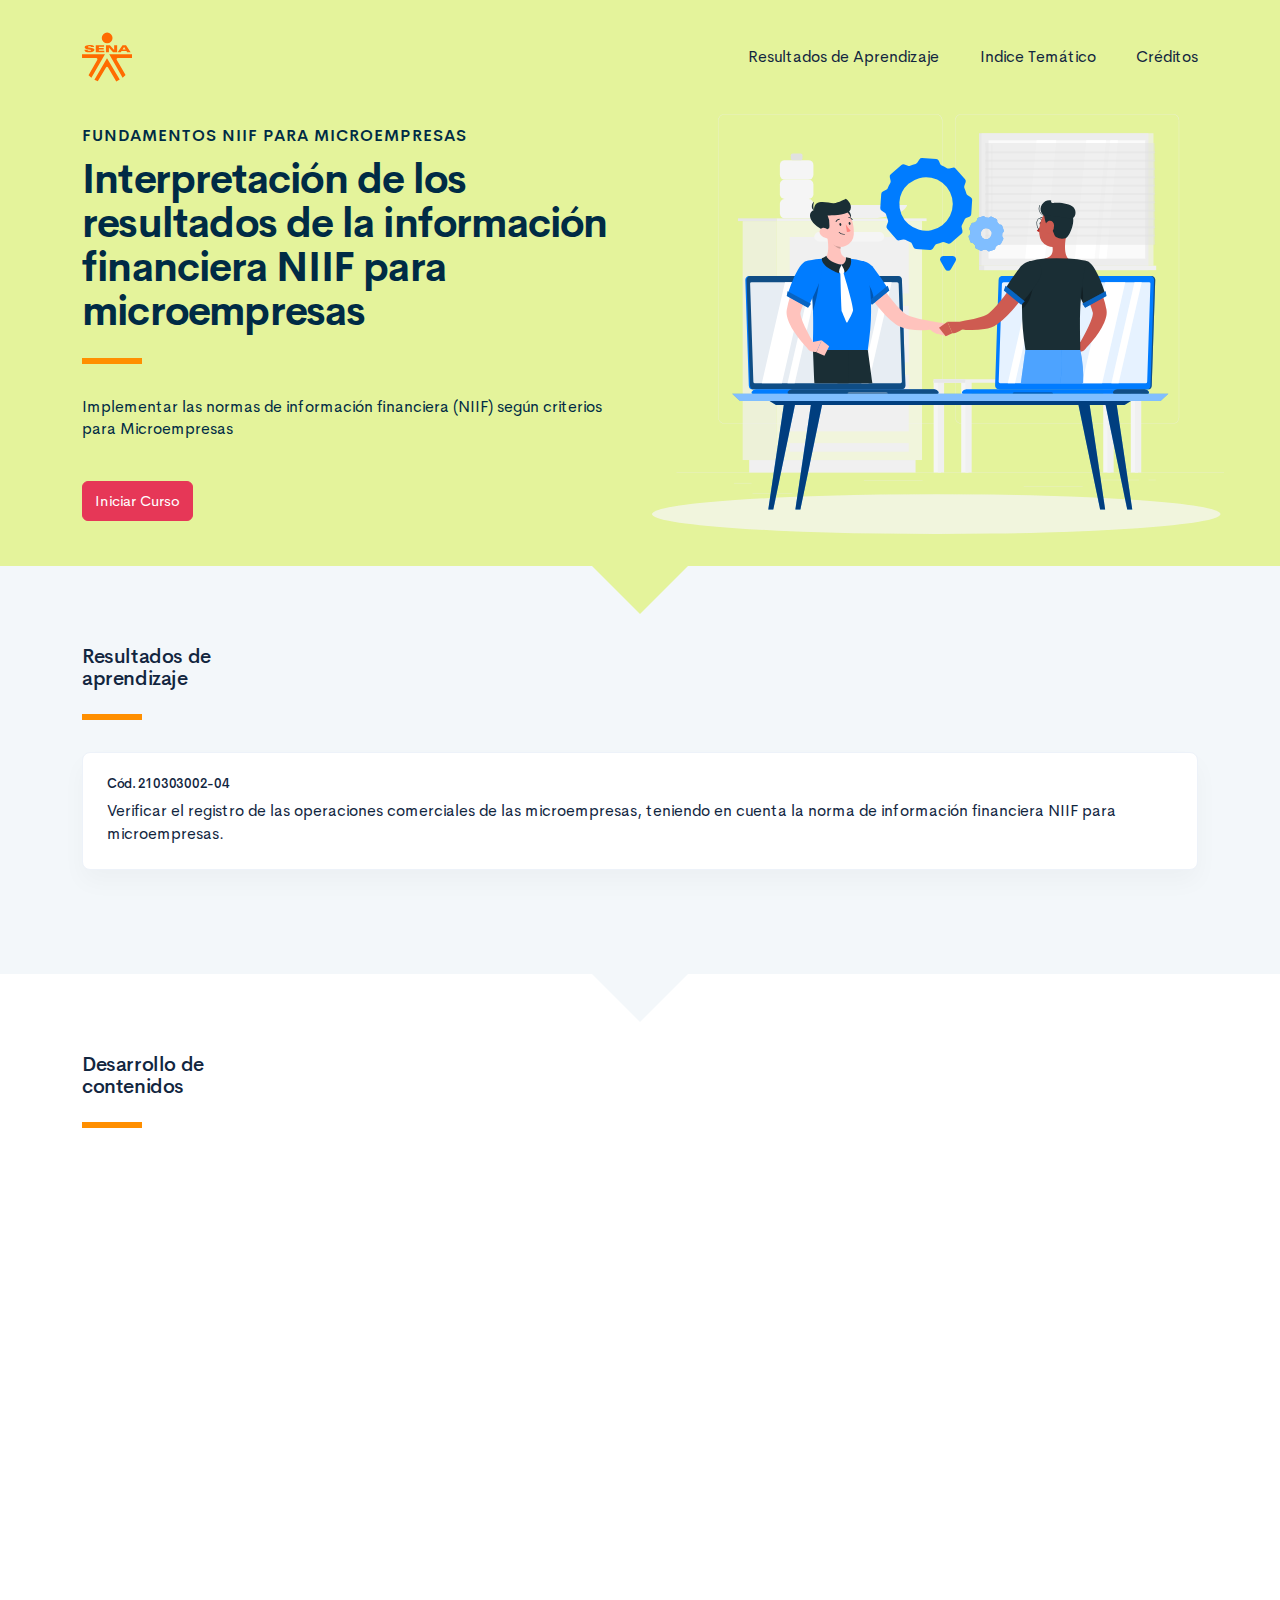
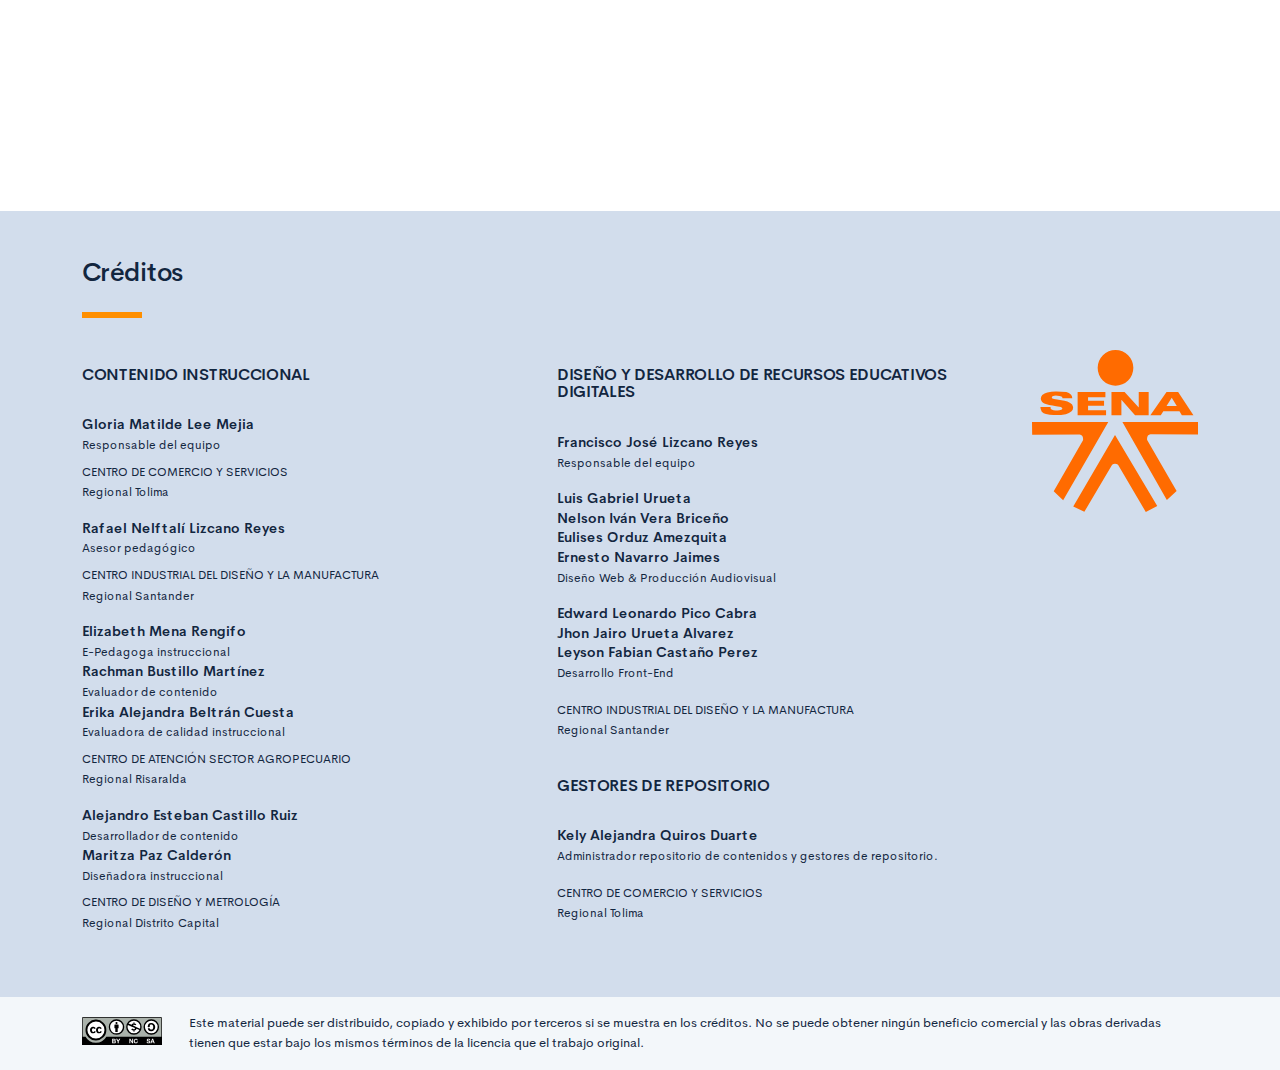
==== public/index.html @ 2fc24e34 "Integración de códico con XD" ====
<!DOCTYPE html>
<html lang="es">
    <head>
        <meta charset="UTF-8">
        <meta name="viewport" content="width=device-width, user-scalable=no, initial-scale=1.0, maximum-scale=1.0, minimum-scale=1.0">
        <title>Fundamentos NIIF para microempresas</title>
        <meta meta name="description" content="Implementación de las normas de información financiera NIIF para microempresas">
        <link rel="icon" type="image/svg+xml" href="assets/images/logos/senaLogo.svg">
        <link rel="stylesheet" href="assets/fonts/feather/feather.css">
        <link rel="stylesheet" href="assets/fonts/fontawesome/css/font-awesome.css">
        <link href="assets/css/fancybox.css" rel="stylesheet">
        <link href="assets/css/animate.css" rel="stylesheet">
        <link rel="stylesheet" href="assets/css/main.css">
    </head>
    <body class="theme-dark page-header-textura" id="page-home">
        <header class="curso-presentacion page-header" id="CursoPresentacion">
            <div class="container">
                <div class="curso-topbar"><a class="curso-topbar__logo"><svg xmlns="http://www.w3.org/2000/svg" width="168.273" height="164.177" viewBox="0 0 168.273 164.177">
                            <path id="SENA_LOGO" data-name="SENA LOGO" d="M85.349,1a18.09,18.09,0,1,0,18.09,18.09h0A18.1,18.1,0,0,0,85.349,1ZM25.617,42.983a33.722,33.722,0,0,0-9.386,1.024,11.156,11.156,0,0,0-5.12,2.56A5.346,5.346,0,0,0,10.086,52.2c.683,1.707,2.56,2.9,4.608,3.584,4.437,1.536,9.386,1.877,13.994,2.731a5.1,5.1,0,0,1,2.389,1.024,1.369,1.369,0,0,1-.683,2.048,9.146,9.146,0,0,1-5.291.683A8.354,8.354,0,0,1,20.5,61.244a1.962,1.962,0,0,1-.853-2.389H9.233A7.663,7.663,0,0,0,10.6,63.463a7.59,7.59,0,0,0,4.267,2.389A28.541,28.541,0,0,0,23.4,66.876,52.426,52.426,0,0,0,35,66.023a11.043,11.043,0,0,0,5.8-2.9,5.358,5.358,0,0,0-1.365-8.533,21.267,21.267,0,0,0-5.8-2.048c-3.072-.683-5.973-1.024-9.045-1.536a9.114,9.114,0,0,1-3.072-.853,1.226,1.226,0,0,1,0-2.219,9.369,9.369,0,0,1,4.437-.683,10.554,10.554,0,0,1,4.608.853A1.877,1.877,0,0,1,31.59,49.81h9.9a5.669,5.669,0,0,0-1.195-3.584A8.875,8.875,0,0,0,35.515,43.5c-3.584-.341-6.827-.512-9.9-.512Zm21.333.683V67.217H75.792V62.1H57.531V57.489H73.744V52.54H57.531V48.786H75.109v-5.12Zm47.615,0H81.253V67.217H91.322V51.346l13.824,15.872h13.824V43.666H108.9v15.7Zm42.495,0L120.676,67.217h10.581l2.56-4.267H150.2l2.389,4.267h11.776l-15.53-23.551ZM142.35,49.3l5.12,8.533h-10.41ZM.7,74.044l.171,12.8L49,86.673c2.389.512,3.925,2.048,3.413,5.8l-29.7,51.711,9.557,9.045L78.01,74.044Zm91.646,0L137.4,152.89l9.9-8.874L117.433,92.3c-.512-3.584.853-5.291,3.413-5.8l48.127.171V74.044ZM84.837,87.185,42.512,159.546l11.264,5.461,28.159-47.615a4.283,4.283,0,0,1,2.9-1.195,4.681,4.681,0,0,1,3.072,1.195l28.159,47.786,11.605-5.973Z" transform="translate(-0.7 -1)" fill="#FF6B00" />
                        </svg>
                    </a><a class="curso-topbar__menubar collapsed btn-menu-responsive" data-toggle="collapse" href="#curso-topbar__nav" aria-expanded="false"><span></span><span></span><span></span></a>
                    <nav class="curso-topbar__nav collapse show" id="curso-topbar__nav">
                        <ul class="curso-topbar__list">
                            <li class="curso-topbar__item"><a class="curso-topbar__link" href="#ResultadosAprendizaje"><span>Resultados de Aprendizaje</span></a></li>
                            <li class="curso-topbar__item"><a class="curso-topbar__link" href="#IndiceTematico"><span>Indice Temático</span></a></li>
                            <li class="curso-topbar__item"><a class="curso-topbar__link" href="#Creditos"><span>Créditos</span></a></li>
                        </ul>
                    </nav>
                </div>
                <div class="curso-portada">
                    <div class="row align-items-center">
                        <div class="col-12 col-lg-6">
                            <h3 class="curso-subtitulo">Fundamentos NIIF para microempresas</h3>
                            <h1 class="curso-titulo">Interpretación de los resultados de la información financiera NIIF para microempresas</h1>
                            <div class="brand-line-primary"></div>
                            <p class="curso-descripcion">Implementar las normas de información financiera (NIIF) según criterios para Microempresas</p><br><a class="curso-btn-iniciar btn btn-danger" href="main.html"><span>Iniciar Curso</span></a>
                        </div>
                        <div class="col-12 col-lg-6">
                            <div class="d-none d-lg-block"><img src="assets/images/header/header_media.svg"></div>
                        </div>
                    </div>
                </div>
            </div>
        </header>
        <section class="curso-resultados section bg-base-light" id="ResultadosAprendizaje">
            <div class="container">
                <h2> Resultados de <br>aprendizaje</h2>
                <div class="brand-line-primary"></div>
                <div class="card resultado-item">
                    <div class="card-body">
                        <h5>Cód. 210303002-04</h5>
                        <p class="mb-0">Verificar el registro de las operaciones comerciales de las microempresas, teniendo en cuenta la norma de información financiera NIIF para microempresas.</p>
                    </div>
                </div>
            </div>
        </section>
        <section class="curso-indice-tematico section" id="IndiceTematico">
            <div class="container">
                <h2>Desarrollo de <br>contenidos</h2>
                <div class="brand-line-primary"></div>
                <div class="row justify-content-center">
                    <div class="col-12 col-sm-10">
                        <div class="card wow flipInX" data-wow-delay=".4s">
                            <div class="card-body">
                                <ul class="list-group list-group-flush list my-n3 nav-temas">
                                    <li class="list-group-item nav-tema-item">
                                        <div class="row align-items-center">
                                            <div class="col-auto">
                                                <div class="avatar avatar-sm"><span class="nav-tema-item__icon avatar-title font-size-lg bg-secondary-soft rounded-circle text-primary font-weight-bold"> <i class="fa fa-play"></i></span></div>
                                            </div>
                                            <div class="col ml-n2"><span class="nav-tema-item__titulo"> <a href="main.html#pages/intro.html/">Introducción</a></span></div>
                                            <div class="col-auto"> <a class="btn btn-light nav-tema-item__btn" href="main.html#pages/intro.html/">Ver más</a></div>
                                        </div>
                                    </li>
                                    <li class="list-group-item nav-tema-item">
                                        <div class="row align-items-center">
                                            <div class="col-auto">
                                                <div class="avatar avatar-sm"><span class="nav-tema-item__icon avatar-title font-size-lg bg-secondary-soft rounded-circle text-primary font-weight-bold">1</span></div>
                                            </div>
                                            <div class="col ml-n2"><span class="nav-tema-item__titulo"> <a href="main.html#page/aplicacion/">Aplicación por primera vez de la norma de información financiera para microempresas</a></span></div>
                                            <div class="col-auto"> <a class="btn btn-light nav-tema-item__btn" href="main.html#page/aplicacion/">Ver más</a></div>
                                        </div>
                                    </li>
                                    <li class="list-group-item nav-tema-item">
                                        <div class="row align-items-center">
                                            <div class="col-auto">
                                                <div class="avatar avatar-sm"><span class="nav-tema-item__icon avatar-title font-size-lg bg-secondary-soft rounded-circle text-primary font-weight-bold">2</span></div>
                                            </div>
                                            <div class="col ml-n2"><span class="nav-tema-item__titulo"> <a href="main.html#page/procedimientos/">Procedimientos para preparar los estados financieros en la fecha de transición</a></span></div>
                                            <div class="col-auto"> <a class="btn btn-light nav-tema-item__btn" href="main.html#page/procedimientos/">Ver más</a></div>
                                        </div>
                                    </li>
                                    <li class="list-group-item nav-tema-item">
                                        <div class="row align-items-center">
                                            <div class="col-auto">
                                                <div class="avatar avatar-sm"><span class="nav-tema-item__icon avatar-title font-size-lg bg-secondary-soft rounded-circle text-primary font-weight-bold">3</span></div>
                                            </div>
                                            <div class="col ml-n2"><span class="nav-tema-item__titulo"> <a href="main.html#page/revelacion/">Revelación de la transición a la norma de información financiera para las microempresas</a></span></div>
                                            <div class="col-auto"> <a class="btn btn-light nav-tema-item__btn" href="main.html#page/revelacion/">Ver más</a></div>
                                        </div>
                                    </li>
                                    <li class="list-group-item nav-tema-item">
                                        <div class="row align-items-center">
                                            <div class="col-auto">
                                                <div class="avatar avatar-sm"><span class="nav-tema-item__icon avatar-title font-size-lg bg-secondary-soft rounded-circle text-primary font-weight-bold">4</span></div>
                                            </div>
                                            <div class="col ml-n2"><span class="nav-tema-item__titulo"> <a href="main.html#page/validar/">Validar el registro de la información contable según la norma de información financiera para microempresas</a></span></div>
                                            <div class="col-auto"> <a class="btn btn-light nav-tema-item__btn" href="main.html#page/validar/">Ver más</a></div>
                                        </div>
                                    </li>
                                    <li class="list-group-item nav-tema-item">
                                        <div class="row align-items-center">
                                            <div class="col-auto">
                                                <div class="avatar avatar-sm"><span class="nav-tema-item__icon avatar-title font-size-lg bg-secondary-soft rounded-circle text-primary font-weight-bold">5</span></div>
                                            </div>
                                            <div class="col ml-n2"><span class="nav-tema-item__titulo"> <a href="main.html#page/emitir/">Emitir los reportes y los estados financieros según la norma de información financiera</a></span></div>
                                            <div class="col-auto"> <a class="btn btn-light nav-tema-item__btn" href="main.html#page/emitir/">Ver más</a></div>
                                        </div>
                                    </li>
                                    <li class="list-group-item nav-tema-item">
                                        <div class="row align-items-center">
                                            <div class="col-auto">
                                                <div class="avatar avatar-sm"><span class="nav-tema-item__icon avatar-title font-size-lg bg-secondary-soft rounded-circle text-primary font-weight-bold"> <i class="fa fa-question"></i></span></div>
                                            </div>
                                            <div class="col ml-n2"><span class="nav-tema-item__titulo"> <a href="main.html#page/actividad-1/">Actividad didáctica</a></span></div>
                                            <div class="col-auto"> <a class="btn btn-light nav-tema-item__btn" href="main.html#page/actividad-1/">Ver más</a></div>
                                        </div>
                                    </li>
                                </ul>
                            </div>
                        </div>
                    </div>
                </div>
            </div>
        </section>
        <footer class="footer" id="Creditos">
            <div class="container">
                <h1>Créditos </h1>
                <div class="brand-line-primary"></div>
                <div class="row">
                    <div class="col-12 col-md-5">
                        <h3 class="footer-subtitulo">Contenido Instruccional</h3>
                        <p class="footer-texto mb-2"><strong>Gloria Matilde Lee Mejia </strong><br /> <span class="text-small">Responsable del equipo</span></p>
                        <p class="footer-texto"><span class="text-small text-uppercase">Centro de Comercio y Servicios</span><br /><span class="text-small">Regional Tolima</span></p>
                        <p class="footer-texto mb-2"><strong>Rafael Nelftalí Lizcano Reyes</strong><br /> <span class="text-small">Asesor pedagógico<br /></span></p>
                        <p class="footer-texto"><span class="text-small text-uppercase">CENTRO INDUSTRIAL DEL DISEÑO Y LA MANUFACTURA </span><br /><span class="text-small">Regional Santander </span></p>
                        <p class="footer-texto mb-2"><strong>Elizabeth Mena Rengifo</strong><br /> <span class="text-small">E-Pedagoga instruccional<br /></span><strong>Rachman Bustillo Martínez</strong><br /><span class="text-small">Evaluador de contenido<br /></span><strong>Erika Alejandra Beltrán Cuesta</strong><br /> <span class="text-small">Evaluadora de calidad instruccional<br /></span></p>
                        <p class="footer-texto"><span class="text-small text-uppercase">Centro de Atención Sector Agropecuario</span><br /><span class="text-small">Regional Risaralda</span></p>
                        <p class="footer-texto mb-2"><strong>Alejandro Esteban Castillo Ruiz</strong><br /> <span class="text-small">Desarrollador de contenido<br /></span><strong>Maritza Paz Calderón</strong><br /><span class="text-small">Diseñadora instruccional<br /></span></p>
                        <p class="footer-texto"><span class="text-small text-uppercase">Centro de Diseño y Metrología</span><br /><span class="text-small">Regional Distrito Capital</span></p>
                    </div>
                    <div class="col-12 col-md-5">
                        <h3 class="footer-subtitulo">Diseño y desarrollo de recursos educativos digitales</h3>
                        <p class="footer-texto"><strong>Francisco José Lizcano Reyes </strong><br /> <span class="text-small">Responsable del equipo<br /></span></p>
                        <p class="footer-texto"><strong>Luis Gabriel Urueta</strong><br />
                            <strong>Nelson Iván Vera Briceño</strong><br />
                            <strong>Eulises Orduz Amezquita</strong><br />
                            <strong>Ernesto Navarro Jaimes</strong><br /> <span class="text-small">Diseño Web & Producción Audiovisual<br /></span></p>
                        <p class="footer-texto"><strong>Edward Leonardo Pico Cabra</strong><br />
                            <strong>Jhon Jairo Urueta Alvarez</strong><br />
                            <strong>Leyson Fabian Castaño Perez</strong><br /> <span class="text-small">Desarrollo Front-End<br /></span></p>
                        <p class="footer-texto"><span class="text-small text-uppercase">CENTRO INDUSTRIAL DEL DISEÑO Y LA MANUFACTURA </span><br /><span class="text-small">Regional Santander </span></p>
                        <h3 class="footer-subtitulo mt-5">Gestores de repositorio</h3>
                        <p class="footer-texto"><strong>Kely Alejandra Quiros Duarte </strong><br /> <span class="text-small">Administrador repositorio de contenidos y gestores de repositorio.<br /></span></p>
                        <p class="footer-texto"><span class="text-small text-uppercase">Centro de comercio y servicios </span><br /><span class="text-small">Regional Tolima</span></p>
                    </div>
                    <div class="col-12 col-md-2">
                        <div class="d-flex flex-column justify-content-center"><img src="assets/images/logos/senaLogo.svg" /></div>
                    </div>
                </div>
            </div>
        </footer>
        <section id="cc">
            <div class="container">
                <div class="d-flex flex-column flex-sm-row"><span class="pr-3"><i class="icon cc"></i></span><span>Este material puede ser distribuido, copiado y exhibido por terceros si se muestra en los créditos. No se puede obtener ningún beneficio comercial y las obras derivadas tienen que estar bajo los mismos términos de la licencia que el trabajo original.</span></div>
            </div>
        </section>
        <script src="assets/js/vendor.js"></script>
        <script src="assets/js/global.js"> </script>
        <script src="assets/js/pages.js"></script>
    </body>
</html>
---- public/assets/fonts/feather/feather.css ----
@font-face {
  font-family: 'Feather';
  src:
    url('fonts/Feather.ttf?sdxovp') format('truetype'),
    url('fonts/Feather.woff?sdxovp') format('woff'),
    url('fonts/Feather.svg?sdxovp#Feather') format('svg');
  font-weight: normal;
  font-style: normal;
}

.fe {
  /* use !important to prevent issues with browser extensions that change fonts */
  font-family: 'Feather' !important;
  speak: none;
  font-style: normal;
  font-weight: normal;
  font-variant: normal;
  text-transform: none;
  line-height: 1;

  /* Better Font Rendering =========== */
  -webkit-font-smoothing: antialiased;
  -moz-osx-font-smoothing: grayscale;
}

.fe-activity:before {
  content: "\e900";
}
.fe-airplay:before {
  content: "\e901";
}
.fe-alert-circle:before {
  content: "\e902";
}
.fe-alert-octagon:before {
  content: "\e903";
}
.fe-alert-triangle:before {
  content: "\e904";
}
.fe-align-center:before {
  content: "\e905";
}
.fe-align-justify:before {
  content: "\e906";
}
.fe-align-left:before {
  content: "\e907";
}
.fe-align-right:before {
  content: "\e908";
}
.fe-anchor:before {
  content: "\e909";
}
.fe-aperture:before {
  content: "\e90a";
}
.fe-archive:before {
  content: "\e90b";
}
.fe-arrow-down:before {
  content: "\e90c";
}
.fe-arrow-down-circle:before {
  content: "\e90d";
}
.fe-arrow-down-left:before {
  content: "\e90e";
}
.fe-arrow-down-right:before {
  content: "\e90f";
}
.fe-arrow-left:before {
  content: "\e910";
}
.fe-arrow-left-circle:before {
  content: "\e911";
}
.fe-arrow-right:before {
  content: "\e912";
}
.fe-arrow-right-circle:before {
  content: "\e913";
}
.fe-arrow-up:before {
  content: "\e914";
}
.fe-arrow-up-circle:before {
  content: "\e915";
}
.fe-arrow-up-left:before {
  content: "\e916";
}
.fe-arrow-up-right:before {
  content: "\e917";
}
.fe-at-sign:before {
  content: "\e918";
}
.fe-award:before {
  content: "\e919";
}
.fe-bar-chart:before {
  content: "\e91a";
}
.fe-bar-chart-2:before {
  content: "\e91b";
}
.fe-battery:before {
  content: "\e91c";
}
.fe-battery-charging:before {
  content: "\e91d";
}
.fe-bell:before {
  content: "\e91e";
}
.fe-bell-off:before {
  content: "\e91f";
}
.fe-bluetooth:before {
  content: "\e920";
}
.fe-bold:before {
  content: "\e921";
}
.fe-book:before {
  content: "\e922";
}
.fe-book-open:before {
  content: "\e923";
}
.fe-bookmark:before {
  content: "\e924";
}
.fe-box:before {
  content: "\e925";
}
.fe-briefcase:before {
  content: "\e926";
}
.fe-calendar:before {
  content: "\e927";
}
.fe-camera:before {
  content: "\e928";
}
.fe-camera-off:before {
  content: "\e929";
}
.fe-cast:before {
  content: "\e92a";
}
.fe-check:before {
  content: "\e92b";
}
.fe-check-circle:before {
  content: "\e92c";
}
.fe-check-square:before {
  content: "\e92d";
}
.fe-chevron-down:before {
  content: "\e92e";
}
.fe-chevron-left:before {
  content: "\e92f";
}
.fe-chevron-right:before {
  content: "\e930";
}
.fe-chevron-up:before {
  content: "\e931";
}
.fe-chevrons-down:before {
  content: "\e932";
}
.fe-chevrons-left:before {
  content: "\e933";
}
.fe-chevrons-right:before {
  content: "\e934";
}
.fe-chevrons-up:before {
  content: "\e935";
}
.fe-chrome:before {
  content: "\e936";
}
.fe-circle:before {
  content: "\e937";
}
.fe-clipboard:before {
  content: "\e938";
}
.fe-clock:before {
  content: "\e939";
}
.fe-cloud:before {
  content: "\e93a";
}
.fe-cloud-drizzle:before {
  content: "\e93b";
}
.fe-cloud-lightning:before {
  content: "\e93c";
}
.fe-cloud-off:before {
  content: "\e93d";
}
.fe-cloud-rain:before {
  content: "\e93e";
}
.fe-cloud-snow:before {
  content: "\e93f";
}
.fe-code:before {
  content: "\e940";
}
.fe-codepen:before {
  content: "\e941";
}
.fe-command:before {
  content: "\e942";
}
.fe-compass:before {
  content: "\e943";
}
.fe-copy:before {
  content: "\e944";
}
.fe-corner-down-left:before {
  content: "\e945";
}
.fe-corner-down-right:before {
  content: "\e946";
}
.fe-corner-left-down:before {
  content: "\e947";
}
.fe-corner-left-up:before {
  content: "\e948";
}
.fe-corner-right-down:before {
  content: "\e949";
}
.fe-corner-right-up:before {
  content: "\e94a";
}
.fe-corner-up-left:before {
  content: "\e94b";
}
.fe-corner-up-right:before {
  content: "\e94c";
}
.fe-cpu:before {
  content: "\e94d";
}
.fe-credit-card:before {
  content: "\e94e";
}
.fe-crop:before {
  content: "\e94f";
}
.fe-crosshair:before {
  content: "\e950";
}
.fe-database:before {
  content: "\e951";
}
.fe-delete:before {
  content: "\e952";
}
.fe-disc:before {
  content: "\e953";
}
.fe-dollar-sign:before {
  content: "\e954";
}
.fe-download:before {
  content: "\e955";
}
.fe-download-cloud:before {
  content: "\e956";
}
.fe-droplet:before {
  content: "\e957";
}
.fe-edit:before {
  content: "\e958";
}
.fe-edit-2:before {
  content: "\e959";
}
.fe-edit-3:before {
  content: "\e95a";
}
.fe-external-link:before {
  content: "\e95b";
}
.fe-eye:before {
  content: "\e95c";
}
.fe-eye-off:before {
  content: "\e95d";
}
.fe-facebook:before {
  content: "\e95e";
}
.fe-fast-forward:before {
  content: "\e95f";
}
.fe-feather:before {
  content: "\e960";
}
.fe-file:before {
  content: "\e961";
}
.fe-file-minus:before {
  content: "\e962";
}
.fe-file-plus:before {
  content: "\e963";
}
.fe-file-text:before {
  content: "\e964";
}
.fe-film:before {
  content: "\e965";
}
.fe-filter:before {
  content: "\e966";
}
.fe-flag:before {
  content: "\e967";
}
.fe-folder:before {
  content: "\e968";
}
.fe-folder-minus:before {
  content: "\e969";
}
.fe-folder-plus:before {
  content: "\e96a";
}
.fe-gift:before {
  content: "\e96b";
}
.fe-git-branch:before {
  content: "\e96c";
}
.fe-git-commit:before {
  content: "\e96d";
}
.fe-git-merge:before {
  content: "\e96e";
}
.fe-git-pull-request:before {
  content: "\e96f";
}
.fe-github:before {
  content: "\e970";
}
.fe-gitlab:before {
  content: "\e971";
}
.fe-globe:before {
  content: "\e972";
}
.fe-grid:before {
  content: "\e973";
}
.fe-hard-drive:before {
  content: "\e974";
}
.fe-hash:before {
  content: "\e975";
}
.fe-headphones:before {
  content: "\e976";
}
.fe-heart:before {
  content: "\e977";
}
.fe-help-circle:before {
  content: "\e978";
}
.fe-home:before {
  content: "\e979";
}
.fe-image:before {
  content: "\e97a";
}
.fe-inbox:before {
  content: "\e97b";
}
.fe-info:before {
  content: "\e97c";
}
.fe-instagram:before {
  content: "\e97d";
}
.fe-italic:before {
  content: "\e97e";
}
.fe-layers:before {
  content: "\e97f";
}
.fe-layout:before {
  content: "\e980";
}
.fe-life-buoy:before {
  content: "\e981";
}
.fe-link:before {
  content: "\e982";
}
.fe-link-2:before {
  content: "\e983";
}
.fe-linkedin:before {
  content: "\e984";
}
.fe-list:before {
  content: "\e985";
}
.fe-loader:before {
  content: "\e986";
}
.fe-lock:before {
  content: "\e987";
}
.fe-log-in:before {
  content: "\e988";
}
.fe-log-out:before {
  content: "\e989";
}
.fe-mail:before {
  content: "\e98a";
}
.fe-map:before {
  content: "\e98b";
}
.fe-map-pin:before {
  content: "\e98c";
}
.fe-maximize:before {
  content: "\e98d";
}
.fe-maximize-2:before {
  content: "\e98e";
}
.fe-menu:before {
  content: "\e98f";
}
.fe-message-circle:before {
  content: "\e990";
}
.fe-message-square:before {
  content: "\e991";
}
.fe-mic:before {
  content: "\e992";
}
.fe-mic-off:before {
  content: "\e993";
}
.fe-minimize:before {
  content: "\e994";
}
.fe-minimize-2:before {
  content: "\e995";
}
.fe-minus:before {
  content: "\e996";
}
.fe-minus-circle:before {
  content: "\e997";
}
.fe-minus-square:before {
  content: "\e998";
}
.fe-monitor:before {
  content: "\e999";
}
.fe-moon:before {
  content: "\e99a";
}
.fe-more-horizontal:before {
  content: "\e99b";
}
.fe-more-vertical:before {
  content: "\e99c";
}
.fe-move:before {
  content: "\e99d";
}
.fe-music:before {
  content: "\e99e";
}
.fe-navigation:before {
  content: "\e99f";
}
.fe-navigation-2:before {
  content: "\e9a0";
}
.fe-octagon:before {
  content: "\e9a1";
}
.fe-package:before {
  content: "\e9a2";
}
.fe-paperclip:before {
  content: "\e9a3";
}
.fe-pause:before {
  content: "\e9a4";
}
.fe-pause-circle:before {
  content: "\e9a5";
}
.fe-percent:before {
  content: "\e9a6";
}
.fe-phone:before {
  content: "\e9a7";
}
.fe-phone-call:before {
  content: "\e9a8";
}
.fe-phone-forwarded:before {
  content: "\e9a9";
}
.fe-phone-incoming:before {
  content: "\e9aa";
}
.fe-phone-missed:before {
  content: "\e9ab";
}
.fe-phone-off:before {
  content: "\e9ac";
}
.fe-phone-outgoing:before {
  content: "\e9ad";
}
.fe-pie-chart:before {
  content: "\e9ae";
}
.fe-play:before {
  content: "\e9af";
}
.fe-play-circle:before {
  content: "\e9b0";
}
.fe-plus:before {
  content: "\e9b1";
}
.fe-plus-circle:before {
  content: "\e9b2";
}
.fe-plus-square:before {
  content: "\e9b3";
}
.fe-pocket:before {
  content: "\e9b4";
}
.fe-power:before {
  content: "\e9b5";
}
.fe-printer:before {
  content: "\e9b6";
}
.fe-radio:before {
  content: "\e9b7";
}
.fe-refresh-ccw:before {
  content: "\e9b8";
}
.fe-refresh-cw:before {
  content: "\e9b9";
}
.fe-repeat:before {
  content: "\e9ba";
}
.fe-rewind:before {
  content: "\e9bb";
}
.fe-rotate-ccw:before {
  content: "\e9bc";
}
.fe-rotate-cw:before {
  content: "\e9bd";
}
.fe-rss:before {
  content: "\e9be";
}
.fe-save:before {
  content: "\e9bf";
}
.fe-scissors:before {
  content: "\e9c0";
}
.fe-search:before {
  content: "\e9c1";
}
.fe-send:before {
  content: "\e9c2";
}
.fe-server:before {
  content: "\e9c3";
}
.fe-settings:before {
  content: "\e9c4";
}
.fe-share:before {
  content: "\e9c5";
}
.fe-share-2:before {
  content: "\e9c6";
}
.fe-shield:before {
  content: "\e9c7";
}
.fe-shield-off:before {
  content: "\e9c8";
}
.fe-shopping-bag:before {
  content: "\e9c9";
}
.fe-shopping-cart:before {
  content: "\e9ca";
}
.fe-shuffle:before {
  content: "\e9cb";
}
.fe-sidebar:before {
  content: "\e9cc";
}
.fe-skip-back:before {
  content: "\e9cd";
}
.fe-skip-forward:before {
  content: "\e9ce";
}
.fe-slack:before {
  content: "\e9cf";
}
.fe-slash:before {
  content: "\e9d0";
}
.fe-sliders:before {
  content: "\e9d1";
}
.fe-smartphone:before {
  content: "\e9d2";
}
.fe-speaker:before {
  content: "\e9d3";
}
.fe-square:before {
  content: "\e9d4";
}
.fe-star:before {
  content: "\e9d5";
}
.fe-stop-circle:before {
  content: "\e9d6";
}
.fe-sun:before {
  content: "\e9d7";
}
.fe-sunrise:before {
  content: "\e9d8";
}
.fe-sunset:before {
  content: "\e9d9";
}
.fe-tablet:before {
  content: "\e9da";
}
.fe-tag:before {
  content: "\e9db";
}
.fe-target:before {
  content: "\e9dc";
}
.fe-terminal:before {
  content: "\e9dd";
}
.fe-thermometer:before {
  content: "\e9de";
}
.fe-thumbs-down:before {
  content: "\e9df";
}
.fe-thumbs-up:before {
  content: "\e9e0";
}
.fe-toggle-left:before {
  content: "\e9e1";
}
.fe-toggle-right:before {
  content: "\e9e2";
}
.fe-trash:before {
  content: "\e9e3";
}
.fe-trash-2:before {
  content: "\e9e4";
}
.fe-trending-down:before {
  content: "\e9e5";
}
.fe-trending-up:before {
  content: "\e9e6";
}
.fe-triangle:before {
  content: "\e9e7";
}
.fe-truck:before {
  content: "\e9e8";
}
.fe-tv:before {
  content: "\e9e9";
}
.fe-twitter:before {
  content: "\e9ea";
}
.fe-type:before {
  content: "\e9eb";
}
.fe-umbrella:before {
  content: "\e9ec";
}
.fe-underline:before {
  content: "\e9ed";
}
.fe-unlock:before {
  content: "\e9ee";
}
.fe-upload:before {
  content: "\e9ef";
}
.fe-upload-cloud:before {
  content: "\e9f0";
}
.fe-user:before {
  content: "\e9f1";
}
.fe-user-check:before {
  content: "\e9f2";
}
.fe-user-minus:before {
  content: "\e9f3";
}
.fe-user-plus:before {
  content: "\e9f4";
}
.fe-user-x:before {
  content: "\e9f5";
}
.fe-users:before {
  content: "\e9f6";
}
.fe-video:before {
  content: "\e9f7";
}
.fe-video-off:before {
  content: "\e9f8";
}
.fe-voicemail:before {
  content: "\e9f9";
}
.fe-volume:before {
  content: "\e9fa";
}
.fe-volume-1:before {
  content: "\e9fb";
}
.fe-volume-2:before {
  content: "\e9fc";
}
.fe-volume-x:before {
  content: "\e9fd";
}
.fe-watch:before {
  content: "\e9fe";
}
.fe-wifi:before {
  content: "\e9ff";
}
.fe-wifi-off:before {
  content: "\ea00";
}
.fe-wind:before {
  content: "\ea01";
}
.fe-x:before {
  content: "\ea02";
}
.fe-x-circle:before {
  content: "\ea03";
}
.fe-x-square:before {
  content: "\ea04";
}
.fe-youtube:before {
  content: "\ea05";
}
.fe-zap:before {
  content: "\ea06";
}
.fe-zap-off:before {
  content: "\ea07";
}
.fe-zoom-in:before {
  content: "\ea08";
}
.fe-zoom-out:before {
  content: "\ea09";
}
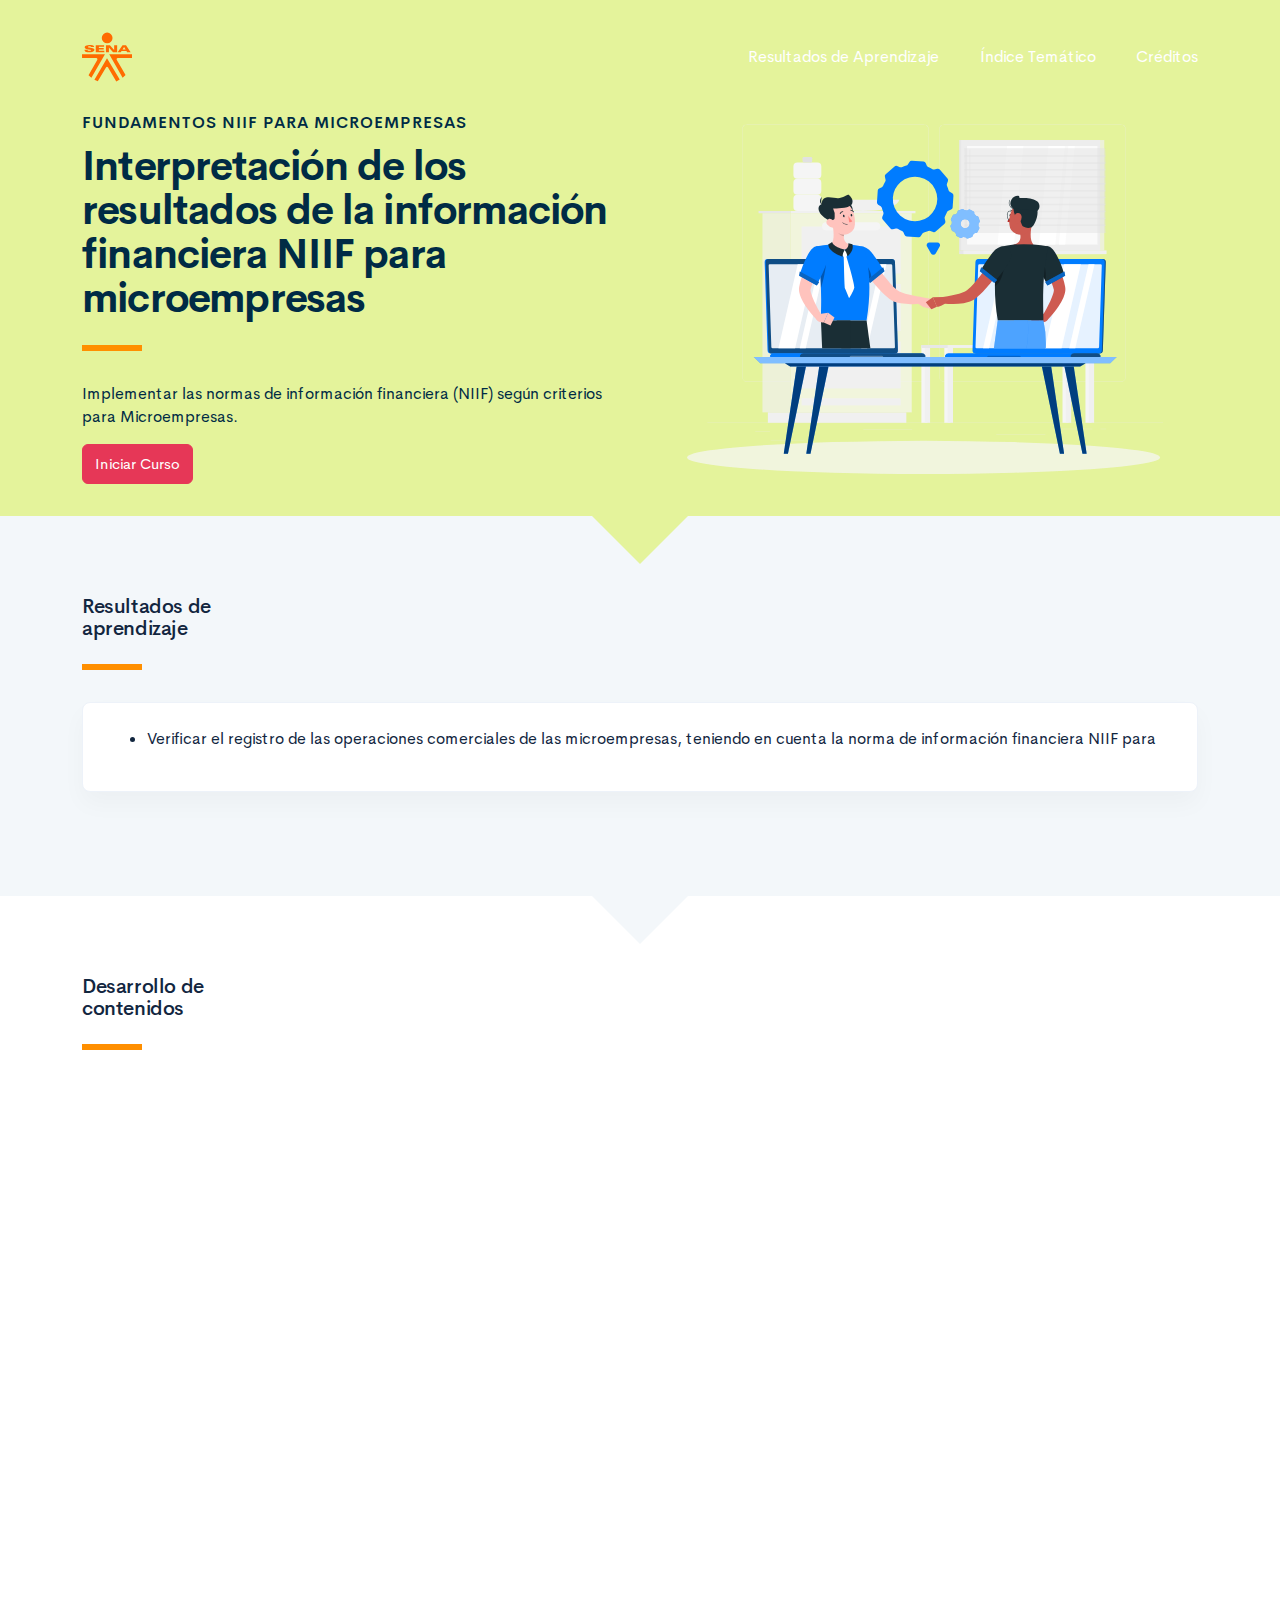
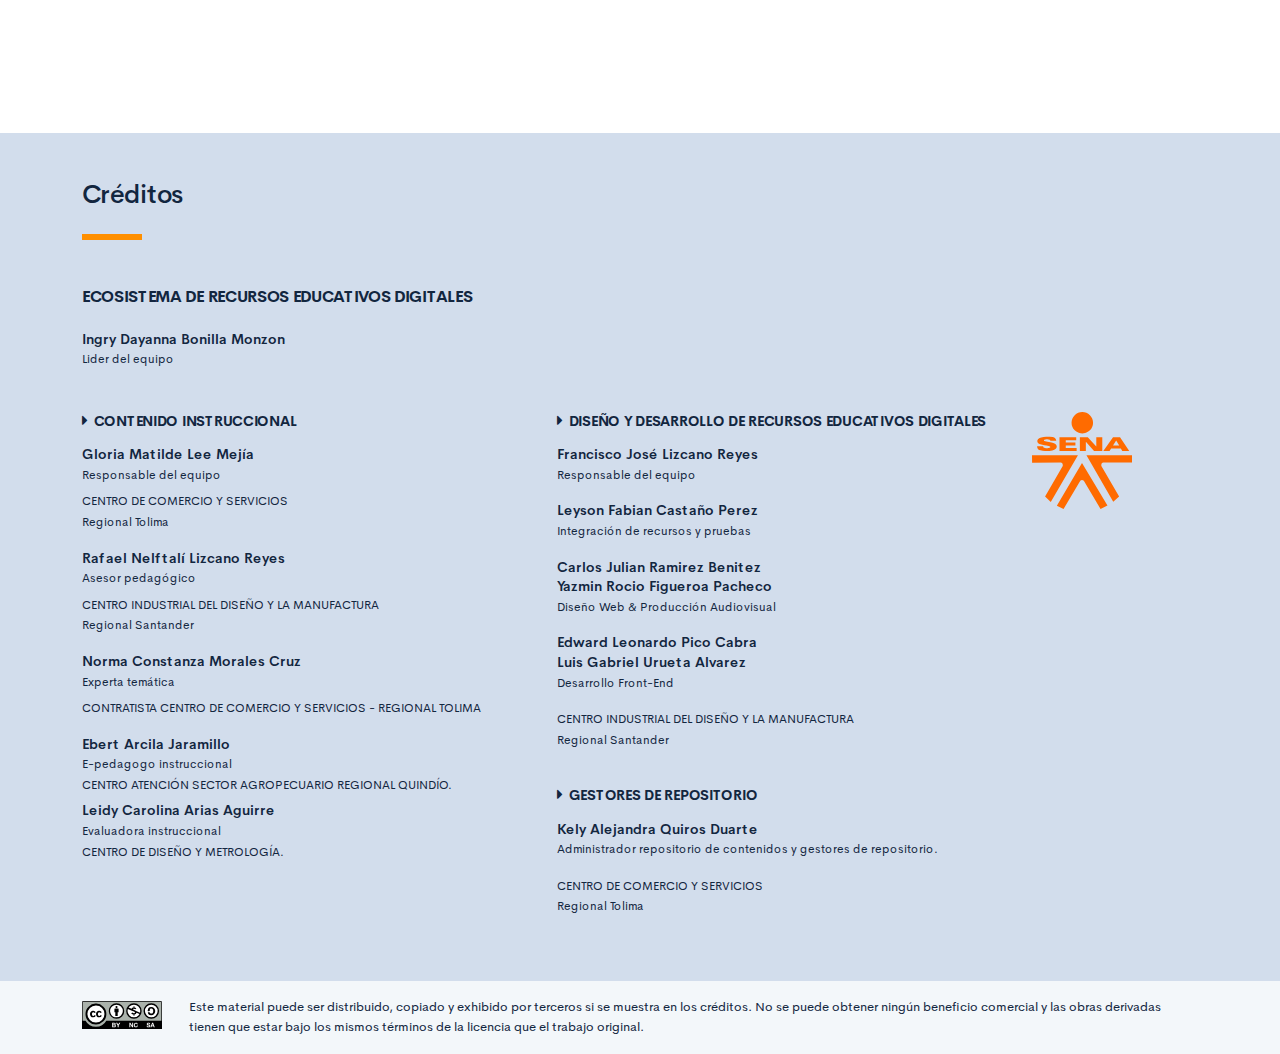
==== commit ebf088e8: "ajuste header-ecored scss" ====
--- a/public/index.html
+++ b/public/index.html
@@ -3,8 +3,8 @@
     <head>
         <meta charset="UTF-8">
         <meta name="viewport" content="width=device-width, user-scalable=no, initial-scale=1.0, maximum-scale=1.0, minimum-scale=1.0">
-        <title>Fundamentos NIIF para microempresas</title>
-        <meta meta name="description" content="Implementación de las normas de información financiera NIIF para microempresas">
+        <title>Interpretación de los resultados de la información financiera NIIF para microempresas</title>
+        <meta meta name="description" content="Implementar las normas de información financiera (NIIF) según criterios para Microempresas.">
         <link rel="icon" type="image/svg+xml" href="assets/images/logos/senaLogo.svg">
         <link rel="stylesheet" href="assets/fonts/feather/feather.css">
         <link rel="stylesheet" href="assets/fonts/fontawesome/css/font-awesome.css">
@@ -14,29 +14,32 @@
     </head>
     <body class="theme-dark page-header-textura" id="page-home">
         <header class="curso-presentacion page-header" id="CursoPresentacion">
-            <div class="container">
-                <div class="curso-topbar"><a class="curso-topbar__logo"><svg xmlns="http://www.w3.org/2000/svg" width="168.273" height="164.177" viewBox="0 0 168.273 164.177">
-                            <path id="SENA_LOGO" data-name="SENA LOGO" d="M85.349,1a18.09,18.09,0,1,0,18.09,18.09h0A18.1,18.1,0,0,0,85.349,1ZM25.617,42.983a33.722,33.722,0,0,0-9.386,1.024,11.156,11.156,0,0,0-5.12,2.56A5.346,5.346,0,0,0,10.086,52.2c.683,1.707,2.56,2.9,4.608,3.584,4.437,1.536,9.386,1.877,13.994,2.731a5.1,5.1,0,0,1,2.389,1.024,1.369,1.369,0,0,1-.683,2.048,9.146,9.146,0,0,1-5.291.683A8.354,8.354,0,0,1,20.5,61.244a1.962,1.962,0,0,1-.853-2.389H9.233A7.663,7.663,0,0,0,10.6,63.463a7.59,7.59,0,0,0,4.267,2.389A28.541,28.541,0,0,0,23.4,66.876,52.426,52.426,0,0,0,35,66.023a11.043,11.043,0,0,0,5.8-2.9,5.358,5.358,0,0,0-1.365-8.533,21.267,21.267,0,0,0-5.8-2.048c-3.072-.683-5.973-1.024-9.045-1.536a9.114,9.114,0,0,1-3.072-.853,1.226,1.226,0,0,1,0-2.219,9.369,9.369,0,0,1,4.437-.683,10.554,10.554,0,0,1,4.608.853A1.877,1.877,0,0,1,31.59,49.81h9.9a5.669,5.669,0,0,0-1.195-3.584A8.875,8.875,0,0,0,35.515,43.5c-3.584-.341-6.827-.512-9.9-.512Zm21.333.683V67.217H75.792V62.1H57.531V57.489H73.744V52.54H57.531V48.786H75.109v-5.12Zm47.615,0H81.253V67.217H91.322V51.346l13.824,15.872h13.824V43.666H108.9v15.7Zm42.495,0L120.676,67.217h10.581l2.56-4.267H150.2l2.389,4.267h11.776l-15.53-23.551ZM142.35,49.3l5.12,8.533h-10.41ZM.7,74.044l.171,12.8L49,86.673c2.389.512,3.925,2.048,3.413,5.8l-29.7,51.711,9.557,9.045L78.01,74.044Zm91.646,0L137.4,152.89l9.9-8.874L117.433,92.3c-.512-3.584.853-5.291,3.413-5.8l48.127.171V74.044ZM84.837,87.185,42.512,159.546l11.264,5.461,28.159-47.615a4.283,4.283,0,0,1,2.9-1.195,4.681,4.681,0,0,1,3.072,1.195l28.159,47.786,11.605-5.973Z" transform="translate(-0.7 -1)" fill="#FF6B00" />
-                        </svg>
-                    </a><a class="curso-topbar__menubar collapsed btn-menu-responsive" data-toggle="collapse" href="#curso-topbar__nav" aria-expanded="false"><span></span><span></span><span></span></a>
-                    <nav class="curso-topbar__nav collapse show" id="curso-topbar__nav">
-                        <ul class="curso-topbar__list">
-                            <li class="curso-topbar__item"><a class="curso-topbar__link" href="#ResultadosAprendizaje"><span>Resultados de Aprendizaje</span></a></li>
-                            <li class="curso-topbar__item"><a class="curso-topbar__link" href="#IndiceTematico"><span>Indice Temático</span></a></li>
-                            <li class="curso-topbar__item"><a class="curso-topbar__link" href="#Creditos"><span>Créditos</span></a></li>
-                        </ul>
-                    </nav>
-                </div>
-                <div class="curso-portada">
-                    <div class="row align-items-center">
-                        <div class="col-12 col-lg-6">
-                            <h3 class="curso-subtitulo">Fundamentos NIIF para microempresas</h3>
-                            <h1 class="curso-titulo">Interpretación de los resultados de la información financiera NIIF para microempresas</h1>
-                            <div class="brand-line-primary"></div>
-                            <p class="curso-descripcion">Implementar las normas de información financiera (NIIF) según criterios para Microempresas</p><br><a class="curso-btn-iniciar btn btn-danger" href="main.html"><span>Iniciar Curso</span></a>
-                        </div>
-                        <div class="col-12 col-lg-6">
-                            <div class="d-none d-lg-block"><img src="assets/images/header/header_media.svg"></div>
+            <div class="page-textura">
+                <div class="container">
+                    <div class="curso-topbar justify-content-center justify-content-md-between"><a class="curso-topbar__logo"><svg xmlns="http://www.w3.org/2000/svg" width="168.273" height="164.177" viewBox="0 0 168.273 164.177">
+                                <path id="SENA_LOGO" data-name="SENA LOGO" d="M85.349,1a18.09,18.09,0,1,0,18.09,18.09h0A18.1,18.1,0,0,0,85.349,1ZM25.617,42.983a33.722,33.722,0,0,0-9.386,1.024,11.156,11.156,0,0,0-5.12,2.56A5.346,5.346,0,0,0,10.086,52.2c.683,1.707,2.56,2.9,4.608,3.584,4.437,1.536,9.386,1.877,13.994,2.731a5.1,5.1,0,0,1,2.389,1.024,1.369,1.369,0,0,1-.683,2.048,9.146,9.146,0,0,1-5.291.683A8.354,8.354,0,0,1,20.5,61.244a1.962,1.962,0,0,1-.853-2.389H9.233A7.663,7.663,0,0,0,10.6,63.463a7.59,7.59,0,0,0,4.267,2.389A28.541,28.541,0,0,0,23.4,66.876,52.426,52.426,0,0,0,35,66.023a11.043,11.043,0,0,0,5.8-2.9,5.358,5.358,0,0,0-1.365-8.533,21.267,21.267,0,0,0-5.8-2.048c-3.072-.683-5.973-1.024-9.045-1.536a9.114,9.114,0,0,1-3.072-.853,1.226,1.226,0,0,1,0-2.219,9.369,9.369,0,0,1,4.437-.683,10.554,10.554,0,0,1,4.608.853A1.877,1.877,0,0,1,31.59,49.81h9.9a5.669,5.669,0,0,0-1.195-3.584A8.875,8.875,0,0,0,35.515,43.5c-3.584-.341-6.827-.512-9.9-.512Zm21.333.683V67.217H75.792V62.1H57.531V57.489H73.744V52.54H57.531V48.786H75.109v-5.12Zm47.615,0H81.253V67.217H91.322V51.346l13.824,15.872h13.824V43.666H108.9v15.7Zm42.495,0L120.676,67.217h10.581l2.56-4.267H150.2l2.389,4.267h11.776l-15.53-23.551ZM142.35,49.3l5.12,8.533h-10.41ZM.7,74.044l.171,12.8L49,86.673c2.389.512,3.925,2.048,3.413,5.8l-29.7,51.711,9.557,9.045L78.01,74.044Zm91.646,0L137.4,152.89l9.9-8.874L117.433,92.3c-.512-3.584.853-5.291,3.413-5.8l48.127.171V74.044ZM84.837,87.185,42.512,159.546l11.264,5.461,28.159-47.615a4.283,4.283,0,0,1,2.9-1.195,4.681,4.681,0,0,1,3.072,1.195l28.159,47.786,11.605-5.973Z" transform="translate(-0.7 -1)" fill="#FF6B00" />
+                            </svg>
+                        </a><a class="curso-topbar__menubar collapsed btn-menu-responsive d-none" data-toggle="collapse" href="#curso-topbar__nav" aria-expanded="false"><span></span><span></span><span></span></a>
+                        <nav class="curso-topbar__nav collapse show d-none d-md-block" id="curso-topbar__nav">
+                            <ul class="curso-topbar__list">
+                                <li class="curso-topbar__item"><a class="curso-topbar__link" href="#ResultadosAprendizaje"><span class="text-white">Resultados de Aprendizaje</span></a></li>
+                                <li class="curso-topbar__item"><a class="curso-topbar__link" href="#IndiceTematico"><span class="text-white">Índice Temático</span></a></li>
+                                <li class="curso-topbar__item"><a class="curso-topbar__link" href="#Creditos"><span class="text-white">Créditos</span></a></li>
+                            </ul>
+                        </nav>
+                    </div>
+                    <!--include includes/page-home_header.pug                -->
+                    <div class="curso-portada">
+                        <div class="row align-items-center">
+                            <div class="col-12 col-lg-6">
+                                <h3 class="curso-subtitulo" id="curso-titulo-componente">Fundamentos NIIF para microempresas</h3>
+                                <h1 class="curso-titulo" id="curso-titulo-tema">Interpretación de los resultados de la información financiera NIIF para microempresas</h1>
+                                <div class="brand-line-primary"></div>
+                                <p class="curso-descripcion">Implementar las normas de información financiera (NIIF) según criterios para Microempresas.</p><a class="curso-btn-iniciar btn btn-danger" href="main.html"><span>Iniciar Curso</span></a>
+                            </div>
+                            <div class="col-12 col-lg-6 text-center">
+                                <div class="d-none d-lg-block"><img class="curso-imagen" src="assets/images/header/header_media.svg" /></div>
+                            </div>
                         </div>
                     </div>
                 </div>
@@ -48,8 +51,9 @@
                 <div class="brand-line-primary"></div>
                 <div class="card resultado-item">
                     <div class="card-body">
-                        <h5>Cód. 210303002-04</h5>
-                        <p class="mb-0">Verificar el registro de las operaciones comerciales de las microempresas, teniendo en cuenta la norma de información financiera NIIF para microempresas.</p>
+                        <ul class="bg-color-dark">
+                            <li> <span>Verificar el registro de las operaciones comerciales de las microempresas, teniendo en cuenta la norma de información financiera NIIF para </span></li>
+                        </ul>
                     </div>
                 </div>
             </div>
@@ -139,33 +143,43 @@
                 <div class="brand-line-primary"></div>
                 <div class="row">
                     <div class="col-12 col-md-5">
-                        <h3 class="footer-subtitulo">Contenido Instruccional</h3>
-                        <p class="footer-texto mb-2"><strong>Gloria Matilde Lee Mejia </strong><br /> <span class="text-small">Responsable del equipo</span></p>
+                        <h3 class="footer-subtitulo mb-4">ECOSISTEMA DE RECURSOS EDUCATIVOS DIGITALES </h3>
+                        <p class="footer-texto mb-2"><strong>Ingry Dayanna Bonilla Monzon </strong><br /> <span class="text-small">Lider del equipo</span></p>
+                    </div>
+                </div>
+                <div class="row mt-5">
+                    <div class="col-12 col-md-5">
+                        <h4 class="footer-subtitulo-2 mt-0">
+                            <div class="fa fa-caret-right mr-2"></div>Contenido Instruccional
+                        </h4>
+                        <p class="footer-texto mb-2"><strong>Gloria Matilde Lee Mejía </strong><br /> <span class="text-small">Responsable del equipo</span></p>
                         <p class="footer-texto"><span class="text-small text-uppercase">Centro de Comercio y Servicios</span><br /><span class="text-small">Regional Tolima</span></p>
                         <p class="footer-texto mb-2"><strong>Rafael Nelftalí Lizcano Reyes</strong><br /> <span class="text-small">Asesor pedagógico<br /></span></p>
                         <p class="footer-texto"><span class="text-small text-uppercase">CENTRO INDUSTRIAL DEL DISEÑO Y LA MANUFACTURA </span><br /><span class="text-small">Regional Santander </span></p>
-                        <p class="footer-texto mb-2"><strong>Elizabeth Mena Rengifo</strong><br /> <span class="text-small">E-Pedagoga instruccional<br /></span><strong>Rachman Bustillo Martínez</strong><br /><span class="text-small">Evaluador de contenido<br /></span><strong>Erika Alejandra Beltrán Cuesta</strong><br /> <span class="text-small">Evaluadora de calidad instruccional<br /></span></p>
-                        <p class="footer-texto"><span class="text-small text-uppercase">Centro de Atención Sector Agropecuario</span><br /><span class="text-small">Regional Risaralda</span></p>
-                        <p class="footer-texto mb-2"><strong>Alejandro Esteban Castillo Ruiz</strong><br /> <span class="text-small">Desarrollador de contenido<br /></span><strong>Maritza Paz Calderón</strong><br /><span class="text-small">Diseñadora instruccional<br /></span></p>
-                        <p class="footer-texto"><span class="text-small text-uppercase">Centro de Diseño y Metrología</span><br /><span class="text-small">Regional Distrito Capital</span></p>
+                        <p class="footer-texto mb-2"><strong>Norma Constanza Morales Cruz</strong><br /><span class="text-small">Experta temática<br /></span></p>
+                        <p class="footer-texto"><span class="text-small text-uppercase">Contratista Centro de Comercio y Servicios - Regional Tolima</span></p>
+                        <p class="footer-texto mb-2"><strong>Ebert Arcila Jaramillo</strong><br /><span class="text-small">E-pedagogo instruccional<br /></span><span class="text-small text-uppercase">Centro Atención Sector Agropecuario Regional Quindío.</span></p>
+                        <p class="footer-texto mb-2"><strong>Leidy Carolina Arias Aguirre</strong><br /> <span class="text-small">Evaluadora instruccional<br /> </span><span class="text-small text-uppercase">Centro de diseño y metrología.</span></p>
                     </div>
                     <div class="col-12 col-md-5">
-                        <h3 class="footer-subtitulo">Diseño y desarrollo de recursos educativos digitales</h3>
+                        <h4 class="footer-subtitulo-2 mt-0">
+                            <div class="fa fa-caret-right mr-2"></div>Diseño y desarrollo de recursos educativos digitales
+                        </h4>
                         <p class="footer-texto"><strong>Francisco José Lizcano Reyes </strong><br /> <span class="text-small">Responsable del equipo<br /></span></p>
-                        <p class="footer-texto"><strong>Luis Gabriel Urueta</strong><br />
-                            <strong>Nelson Iván Vera Briceño</strong><br />
-                            <strong>Eulises Orduz Amezquita</strong><br />
-                            <strong>Ernesto Navarro Jaimes</strong><br /> <span class="text-small">Diseño Web & Producción Audiovisual<br /></span></p>
+                        <p class="footer-texto"><strong>Leyson Fabian Castaño Perez</strong><br /> <span class="text-small">Integración de recursos y pruebas<br /></span></p>
+                        <p class="footer-texto"> <strong>Carlos Julian Ramirez Benitez</strong><br />
+                            <strong>Yazmin Rocio Figueroa Pacheco </strong><br /><span class="text-small">Diseño Web & Producción Audiovisual<br /></span></p>
                         <p class="footer-texto"><strong>Edward Leonardo Pico Cabra</strong><br />
-                            <strong>Jhon Jairo Urueta Alvarez</strong><br />
-                            <strong>Leyson Fabian Castaño Perez</strong><br /> <span class="text-small">Desarrollo Front-End<br /></span></p>
+                            <strong>Luis Gabriel Urueta Alvarez </strong><br /><span class="text-small">Desarrollo Front-End<br /></span></p>
                         <p class="footer-texto"><span class="text-small text-uppercase">CENTRO INDUSTRIAL DEL DISEÑO Y LA MANUFACTURA </span><br /><span class="text-small">Regional Santander </span></p>
-                        <h3 class="footer-subtitulo mt-5">Gestores de repositorio</h3>
+                        <h4 class="footer-subtitulo-2 mt-5">
+                            <div class="fa fa-caret-right mr-2"></div>Gestores de repositorio
+                        </h4>
                         <p class="footer-texto"><strong>Kely Alejandra Quiros Duarte </strong><br /> <span class="text-small">Administrador repositorio de contenidos y gestores de repositorio.<br /></span></p>
                         <p class="footer-texto"><span class="text-small text-uppercase">Centro de comercio y servicios </span><br /><span class="text-small">Regional Tolima</span></p>
                     </div>
                     <div class="col-12 col-md-2">
-                        <div class="d-flex flex-column justify-content-center"><img src="assets/images/logos/senaLogo.svg" /></div>
+                        <div class="d-flex flex-column justify-content-center"><img src="assets/images/logos/senaLogo.svg" style="max-width:100px" /></div>
                     </div>
                 </div>
             </div>
--- a/public/assets/css/main.css
+++ b/public/assets/css/main.css
@@ -1,8 +1,8 @@
-/*!
+﻿/*!
  * Bootstrap v4.4.1 (https://getbootstrap.com/)
  * Copyright 2011-2019 The Bootstrap Authors
  * Copyright 2011-2019 Twitter, Inc.
  * Licensed under MIT (https://github.com/twbs/bootstrap/blob/master/LICENSE)
- */:root{--blue: #2C7BE5;--indigo: #727cf5;--purple: #6b5eae;--pink: #ff679b;--red: #E63757;--orange: #fd7e14;--yellow: #F6C343;--green: #00D97E;--teal: #02a8b5;--cyan: #39afd1;--white: #fff;--gray: #95AAC9;--gray-dark: #3B506C;--primary: #12263F;--secondary: #6E84A3;--success: #00A99A;--info: #39afd1;--warning: #ff8f00;--danger: #E63757;--light: #EDF2F9;--dark: #000;--white: #fff;--breakpoint-xs: 0;--breakpoint-sm: 576px;--breakpoint-md: 768px;--breakpoint-lg: 992px;--breakpoint-xl: 1200px;--font-family-sans-serif: "Cerebri Sans", sans-serif;--font-family-monospace: "Courier New", monospace}*,*::before,*::after{box-sizing:border-box}html{font-family:sans-serif;line-height:1.15;-webkit-text-size-adjust:100%;-webkit-tap-highlight-color:rgba(0,0,0,0)}article,aside,figcaption,figure,footer,header,hgroup,main,nav,section{display:block}body{margin:0;font-family:"Cerebri Sans",sans-serif;font-size:.9375rem;font-weight:400;line-height:1.5;color:#12263F;text-align:left;background-color:#F3F7FA}[tabindex="-1"]:focus:not(:focus-visible){outline:0 !important}hr{box-sizing:content-box;height:0;overflow:visible}h1,h2,h3,h4,h5,h6{margin-top:0;margin-bottom:1.125rem}p{margin-top:0;margin-bottom:1rem}abbr[title],abbr[data-original-title]{text-decoration:underline;text-decoration:underline dotted;cursor:help;border-bottom:0;text-decoration-skip-ink:none}address{margin-bottom:1rem;font-style:normal;line-height:inherit}ol,ul,dl{margin-top:0;margin-bottom:1rem}ol ol,ul ul,ol ul,ul ol{margin-bottom:0}dt{font-weight:600}dd{margin-bottom:.5rem;margin-left:0}blockquote{margin:0 0 1rem}b,strong{font-weight:bolder}small{font-size:80%}sub,sup{position:relative;font-size:75%;line-height:0;vertical-align:baseline}sub{bottom:-.25em}sup{top:-.5em}a{color:#2C7BE5;text-decoration:none;background-color:transparent}a:hover{color:#104082;text-decoration:none}a:not([href]){color:inherit;text-decoration:none}a:not([href]):hover{color:inherit;text-decoration:none}pre,code,kbd,samp{font-family:"Courier New",monospace;font-size:1em}pre{margin-top:0;margin-bottom:1rem;overflow:auto}figure{margin:0 0 1rem}img{vertical-align:middle;border-style:none}svg{overflow:hidden;vertical-align:middle}table{border-collapse:collapse}caption{padding-top:1rem;padding-bottom:1rem;color:#95AAC9;text-align:left;caption-side:bottom}th{text-align:inherit}label{display:inline-block;margin-bottom:.5rem}button{border-radius:0}button:focus{outline:1px dotted;outline:5px auto -webkit-focus-ring-color}input,button,select,optgroup,textarea{margin:0;font-family:inherit;font-size:inherit;line-height:inherit}button,input{overflow:visible}button,select{text-transform:none}select{word-wrap:normal}button,[type="button"],[type="reset"],[type="submit"]{-webkit-appearance:button}button:not(:disabled),[type="button"]:not(:disabled),[type="reset"]:not(:disabled),[type="submit"]:not(:disabled){cursor:pointer}button::-moz-focus-inner,[type="button"]::-moz-focus-inner,[type="reset"]::-moz-focus-inner,[type="submit"]::-moz-focus-inner{padding:0;border-style:none}input[type="radio"],input[type="checkbox"]{box-sizing:border-box;padding:0}input[type="date"],input[type="time"],input[type="datetime-local"],input[type="month"]{-webkit-appearance:listbox}textarea{overflow:auto;resize:vertical}fieldset{min-width:0;padding:0;margin:0;border:0}legend{display:block;width:100%;max-width:100%;padding:0;margin-bottom:.5rem;font-size:1.5rem;line-height:inherit;color:inherit;white-space:normal}progress{vertical-align:baseline}[type="number"]::-webkit-inner-spin-button,[type="number"]::-webkit-outer-spin-button{height:auto}[type="search"]{outline-offset:-2px;-webkit-appearance:none}[type="search"]::-webkit-search-decoration{-webkit-appearance:none}::-webkit-file-upload-button{font:inherit;-webkit-appearance:button}output{display:inline-block}summary{display:list-item;cursor:pointer}template{display:none}[hidden]{display:none !important}h1,h2,h3,h4,h5,h6,.h1,.h2,.h3,.h4,.h5,.h6{margin-bottom:1.125rem;font-weight:500;line-height:1.1}h1,.h1{font-size:1.625rem}h2,.h2{font-size:1.25rem}h3,.h3{font-size:1.0625rem}h4,.h4{font-size:.9375rem}h5,.h5{font-size:.8125rem}h6,.h6{font-size:.625rem}.lead{font-size:1.17188rem;font-weight:300}.display-1{font-size:4rem;font-weight:600;line-height:1.1}.display-2{font-size:3.25rem;font-weight:600;line-height:1.1}.display-3{font-size:2.625rem;font-weight:600;line-height:1.1}.display-4{font-size:2rem;font-weight:600;line-height:1.1}hr{margin-top:1rem;margin-bottom:1rem;border:0;border-top:1px solid #E3EBF6}small,.small{font-size:.8125rem;font-weight:400}mark,.mark{padding:.2em;background-color:#fcf8e3}.list-unstyled{padding-left:0;list-style:none}.list-inline{padding-left:0;list-style:none}.list-inline-item{display:inline-block}.list-inline-item:not(:last-child){margin-right:6px}.initialism{font-size:90%;text-transform:uppercase}.blockquote{margin-bottom:1.5rem;font-size:1.17188rem}.blockquote-footer{display:block;font-size:.8125rem;color:#95AAC9}.blockquote-footer::before{content:"\2014\00A0"}.img-fluid{max-width:100%;height:auto}.img-thumbnail{padding:.25rem;background-color:#F3F7FA;border:1px solid #E3EBF6;border-radius:.375rem;max-width:100%;height:auto}.figure{display:inline-block}.figure-img{margin-bottom:.75rem;line-height:1}.figure-caption{font-size:.8125rem;color:#95AAC9}code{font-size:87.5%;color:#2C7BE5;word-wrap:break-word}a>code{color:inherit}kbd{padding:.2rem .4rem;font-size:87.5%;color:#fff;background-color:#283E59;border-radius:.25rem}kbd kbd{padding:0;font-size:100%;font-weight:600}pre{display:block;font-size:87.5%;color:#283E59}pre code{font-size:inherit;color:inherit;word-break:normal}.pre-scrollable{max-height:340px;overflow-y:scroll}.container{width:100%;padding-right:12px;padding-left:12px;margin-right:auto;margin-left:auto}@media (min-width: 576px){.container{max-width:540px}}@media (min-width: 768px){.container{max-width:720px}}@media (min-width: 992px){.container{max-width:960px}}@media (min-width: 1200px){.container{max-width:1140px}}.container-fluid,.container-sm,.container-md,.container-lg,.container-xl{width:100%;padding-right:12px;padding-left:12px;margin-right:auto;margin-left:auto}@media (min-width: 576px){.container,.container-sm{max-width:540px}}@media (min-width: 768px){.container,.container-sm,.container-md{max-width:720px}}@media (min-width: 992px){.container,.container-sm,.container-md,.container-lg{max-width:960px}}@media (min-width: 1200px){.container,.container-sm,.container-md,.container-lg,.container-xl{max-width:1140px}}.row{display:flex;flex-wrap:wrap;margin-right:-12px;margin-left:-12px}.no-gutters{margin-right:0;margin-left:0}.no-gutters>.col,.no-gutters>[class*="col-"]{padding-right:0;padding-left:0}.col-1,.col-2,.col-3,.col-4,.col-5,.col-6,.col-7,.col-8,.col-9,.col-10,.col-11,.col-12,.col,.col-auto,.col-sm-1,.col-sm-2,.col-sm-3,.col-sm-4,.col-sm-5,.col-sm-6,.col-sm-7,.col-sm-8,.col-sm-9,.col-sm-10,.col-sm-11,.col-sm-12,.col-sm,.col-sm-auto,.col-md-1,.col-md-2,.col-md-3,.col-md-4,.col-md-5,.col-md-6,.col-md-7,.col-md-8,.col-md-9,.col-md-10,.col-md-11,.col-md-12,.col-md,.col-md-auto,.col-lg-1,.col-lg-2,.col-lg-3,.col-lg-4,.col-lg-5,.col-lg-6,.col-lg-7,.col-lg-8,.col-lg-9,.col-lg-10,.col-lg-11,.col-lg-12,.col-lg,.col-lg-auto,.col-xl-1,.col-xl-2,.col-xl-3,.col-xl-4,.col-xl-5,.col-xl-6,.col-xl-7,.col-xl-8,.col-xl-9,.col-xl-10,.col-xl-11,.col-xl-12,.col-xl,.col-xl-auto{position:relative;width:100%;padding-right:12px;padding-left:12px}.col{flex-basis:0;flex-grow:1;max-width:100%}.row-cols-1>*{flex:0 0 100%;max-width:100%}.row-cols-2>*{flex:0 0 50%;max-width:50%}.row-cols-3>*{flex:0 0 33.33333%;max-width:33.33333%}.row-cols-4>*{flex:0 0 25%;max-width:25%}.row-cols-5>*{flex:0 0 20%;max-width:20%}.row-cols-6>*{flex:0 0 16.66667%;max-width:16.66667%}.col-auto{flex:0 0 auto;width:auto;max-width:100%}.col-1{flex:0 0 8.33333%;max-width:8.33333%}.col-2{flex:0 0 16.66667%;max-width:16.66667%}.col-3{flex:0 0 25%;max-width:25%}.col-4{flex:0 0 33.33333%;max-width:33.33333%}.col-5{flex:0 0 41.66667%;max-width:41.66667%}.col-6{flex:0 0 50%;max-width:50%}.col-7{flex:0 0 58.33333%;max-width:58.33333%}.col-8{flex:0 0 66.66667%;max-width:66.66667%}.col-9{flex:0 0 75%;max-width:75%}.col-10{flex:0 0 83.33333%;max-width:83.33333%}.col-11{flex:0 0 91.66667%;max-width:91.66667%}.col-12{flex:0 0 100%;max-width:100%}.order-first{order:-1}.order-last{order:13}.order-0{order:0}.order-1{order:1}.order-2{order:2}.order-3{order:3}.order-4{order:4}.order-5{order:5}.order-6{order:6}.order-7{order:7}.order-8{order:8}.order-9{order:9}.order-10{order:10}.order-11{order:11}.order-12{order:12}.offset-1{margin-left:8.33333%}.offset-2{margin-left:16.66667%}.offset-3{margin-left:25%}.offset-4{margin-left:33.33333%}.offset-5{margin-left:41.66667%}.offset-6{margin-left:50%}.offset-7{margin-left:58.33333%}.offset-8{margin-left:66.66667%}.offset-9{margin-left:75%}.offset-10{margin-left:83.33333%}.offset-11{margin-left:91.66667%}@media (min-width: 576px){.col-sm{flex-basis:0;flex-grow:1;max-width:100%}.row-cols-sm-1>*{flex:0 0 100%;max-width:100%}.row-cols-sm-2>*{flex:0 0 50%;max-width:50%}.row-cols-sm-3>*{flex:0 0 33.33333%;max-width:33.33333%}.row-cols-sm-4>*{flex:0 0 25%;max-width:25%}.row-cols-sm-5>*{flex:0 0 20%;max-width:20%}.row-cols-sm-6>*{flex:0 0 16.66667%;max-width:16.66667%}.col-sm-auto{flex:0 0 auto;width:auto;max-width:100%}.col-sm-1{flex:0 0 8.33333%;max-width:8.33333%}.col-sm-2{flex:0 0 16.66667%;max-width:16.66667%}.col-sm-3{flex:0 0 25%;max-width:25%}.col-sm-4{flex:0 0 33.33333%;max-width:33.33333%}.col-sm-5{flex:0 0 41.66667%;max-width:41.66667%}.col-sm-6{flex:0 0 50%;max-width:50%}.col-sm-7{flex:0 0 58.33333%;max-width:58.33333%}.col-sm-8{flex:0 0 66.66667%;max-width:66.66667%}.col-sm-9{flex:0 0 75%;max-width:75%}.col-sm-10{flex:0 0 83.33333%;max-width:83.33333%}.col-sm-11{flex:0 0 91.66667%;max-width:91.66667%}.col-sm-12{flex:0 0 100%;max-width:100%}.order-sm-first{order:-1}.order-sm-last{order:13}.order-sm-0{order:0}.order-sm-1{order:1}.order-sm-2{order:2}.order-sm-3{order:3}.order-sm-4{order:4}.order-sm-5{order:5}.order-sm-6{order:6}.order-sm-7{order:7}.order-sm-8{order:8}.order-sm-9{order:9}.order-sm-10{order:10}.order-sm-11{order:11}.order-sm-12{order:12}.offset-sm-0{margin-left:0}.offset-sm-1{margin-left:8.33333%}.offset-sm-2{margin-left:16.66667%}.offset-sm-3{margin-left:25%}.offset-sm-4{margin-left:33.33333%}.offset-sm-5{margin-left:41.66667%}.offset-sm-6{margin-left:50%}.offset-sm-7{margin-left:58.33333%}.offset-sm-8{margin-left:66.66667%}.offset-sm-9{margin-left:75%}.offset-sm-10{margin-left:83.33333%}.offset-sm-11{margin-left:91.66667%}}@media (min-width: 768px){.col-md{flex-basis:0;flex-grow:1;max-width:100%}.row-cols-md-1>*{flex:0 0 100%;max-width:100%}.row-cols-md-2>*{flex:0 0 50%;max-width:50%}.row-cols-md-3>*{flex:0 0 33.33333%;max-width:33.33333%}.row-cols-md-4>*{flex:0 0 25%;max-width:25%}.row-cols-md-5>*{flex:0 0 20%;max-width:20%}.row-cols-md-6>*{flex:0 0 16.66667%;max-width:16.66667%}.col-md-auto{flex:0 0 auto;width:auto;max-width:100%}.col-md-1{flex:0 0 8.33333%;max-width:8.33333%}.col-md-2{flex:0 0 16.66667%;max-width:16.66667%}.col-md-3{flex:0 0 25%;max-width:25%}.col-md-4{flex:0 0 33.33333%;max-width:33.33333%}.col-md-5{flex:0 0 41.66667%;max-width:41.66667%}.col-md-6{flex:0 0 50%;max-width:50%}.col-md-7{flex:0 0 58.33333%;max-width:58.33333%}.col-md-8{flex:0 0 66.66667%;max-width:66.66667%}.col-md-9{flex:0 0 75%;max-width:75%}.col-md-10{flex:0 0 83.33333%;max-width:83.33333%}.col-md-11{flex:0 0 91.66667%;max-width:91.66667%}.col-md-12{flex:0 0 100%;max-width:100%}.order-md-first{order:-1}.order-md-last{order:13}.order-md-0{order:0}.order-md-1{order:1}.order-md-2{order:2}.order-md-3{order:3}.order-md-4{order:4}.order-md-5{order:5}.order-md-6{order:6}.order-md-7{order:7}.order-md-8{order:8}.order-md-9{order:9}.order-md-10{order:10}.order-md-11{order:11}.order-md-12{order:12}.offset-md-0{margin-left:0}.offset-md-1{margin-left:8.33333%}.offset-md-2{margin-left:16.66667%}.offset-md-3{margin-left:25%}.offset-md-4{margin-left:33.33333%}.offset-md-5{margin-left:41.66667%}.offset-md-6{margin-left:50%}.offset-md-7{margin-left:58.33333%}.offset-md-8{margin-left:66.66667%}.offset-md-9{margin-left:75%}.offset-md-10{margin-left:83.33333%}.offset-md-11{margin-left:91.66667%}}@media (min-width: 992px){.col-lg{flex-basis:0;flex-grow:1;max-width:100%}.row-cols-lg-1>*{flex:0 0 100%;max-width:100%}.row-cols-lg-2>*{flex:0 0 50%;max-width:50%}.row-cols-lg-3>*{flex:0 0 33.33333%;max-width:33.33333%}.row-cols-lg-4>*{flex:0 0 25%;max-width:25%}.row-cols-lg-5>*{flex:0 0 20%;max-width:20%}.row-cols-lg-6>*{flex:0 0 16.66667%;max-width:16.66667%}.col-lg-auto{flex:0 0 auto;width:auto;max-width:100%}.col-lg-1{flex:0 0 8.33333%;max-width:8.33333%}.col-lg-2{flex:0 0 16.66667%;max-width:16.66667%}.col-lg-3{flex:0 0 25%;max-width:25%}.col-lg-4{flex:0 0 33.33333%;max-width:33.33333%}.col-lg-5{flex:0 0 41.66667%;max-width:41.66667%}.col-lg-6{flex:0 0 50%;max-width:50%}.col-lg-7{flex:0 0 58.33333%;max-width:58.33333%}.col-lg-8{flex:0 0 66.66667%;max-width:66.66667%}.col-lg-9{flex:0 0 75%;max-width:75%}.col-lg-10{flex:0 0 83.33333%;max-width:83.33333%}.col-lg-11{flex:0 0 91.66667%;max-width:91.66667%}.col-lg-12{flex:0 0 100%;max-width:100%}.order-lg-first{order:-1}.order-lg-last{order:13}.order-lg-0{order:0}.order-lg-1{order:1}.order-lg-2{order:2}.order-lg-3{order:3}.order-lg-4{order:4}.order-lg-5{order:5}.order-lg-6{order:6}.order-lg-7{order:7}.order-lg-8{order:8}.order-lg-9{order:9}.order-lg-10{order:10}.order-lg-11{order:11}.order-lg-12{order:12}.offset-lg-0{margin-left:0}.offset-lg-1{margin-left:8.33333%}.offset-lg-2{margin-left:16.66667%}.offset-lg-3{margin-left:25%}.offset-lg-4{margin-left:33.33333%}.offset-lg-5{margin-left:41.66667%}.offset-lg-6{margin-left:50%}.offset-lg-7{margin-left:58.33333%}.offset-lg-8{margin-left:66.66667%}.offset-lg-9{margin-left:75%}.offset-lg-10{margin-left:83.33333%}.offset-lg-11{margin-left:91.66667%}}@media (min-width: 1200px){.col-xl{flex-basis:0;flex-grow:1;max-width:100%}.row-cols-xl-1>*{flex:0 0 100%;max-width:100%}.row-cols-xl-2>*{flex:0 0 50%;max-width:50%}.row-cols-xl-3>*{flex:0 0 33.33333%;max-width:33.33333%}.row-cols-xl-4>*{flex:0 0 25%;max-width:25%}.row-cols-xl-5>*{flex:0 0 20%;max-width:20%}.row-cols-xl-6>*{flex:0 0 16.66667%;max-width:16.66667%}.col-xl-auto{flex:0 0 auto;width:auto;max-width:100%}.col-xl-1{flex:0 0 8.33333%;max-width:8.33333%}.col-xl-2{flex:0 0 16.66667%;max-width:16.66667%}.col-xl-3{flex:0 0 25%;max-width:25%}.col-xl-4{flex:0 0 33.33333%;max-width:33.33333%}.col-xl-5{flex:0 0 41.66667%;max-width:41.66667%}.col-xl-6{flex:0 0 50%;max-width:50%}.col-xl-7{flex:0 0 58.33333%;max-width:58.33333%}.col-xl-8{flex:0 0 66.66667%;max-width:66.66667%}.col-xl-9{flex:0 0 75%;max-width:75%}.col-xl-10{flex:0 0 83.33333%;max-width:83.33333%}.col-xl-11{flex:0 0 91.66667%;max-width:91.66667%}.col-xl-12{flex:0 0 100%;max-width:100%}.order-xl-first{order:-1}.order-xl-last{order:13}.order-xl-0{order:0}.order-xl-1{order:1}.order-xl-2{order:2}.order-xl-3{order:3}.order-xl-4{order:4}.order-xl-5{order:5}.order-xl-6{order:6}.order-xl-7{order:7}.order-xl-8{order:8}.order-xl-9{order:9}.order-xl-10{order:10}.order-xl-11{order:11}.order-xl-12{order:12}.offset-xl-0{margin-left:0}.offset-xl-1{margin-left:8.33333%}.offset-xl-2{margin-left:16.66667%}.offset-xl-3{margin-left:25%}.offset-xl-4{margin-left:33.33333%}.offset-xl-5{margin-left:41.66667%}.offset-xl-6{margin-left:50%}.offset-xl-7{margin-left:58.33333%}.offset-xl-8{margin-left:66.66667%}.offset-xl-9{margin-left:75%}.offset-xl-10{margin-left:83.33333%}.offset-xl-11{margin-left:91.66667%}}.table{width:100%;margin-bottom:1.5rem;color:#12263F}.table th,.table td{padding:1rem;vertical-align:top;border-top:1px solid #EDF2F9}.table thead th{vertical-align:bottom;border-bottom:2px solid #EDF2F9}.table tbody+tbody{border-top:2px solid #EDF2F9}.table-sm th,.table-sm td{padding:1rem}.table-bordered{border:1px solid #EDF2F9}.table-bordered th,.table-bordered td{border:1px solid #EDF2F9}.table-bordered thead th,.table-bordered thead td{border-bottom-width:2px}.table-borderless th,.table-borderless td,.table-borderless thead th,.table-borderless tbody+tbody{border:0}.table-striped tbody tr:nth-of-type(even){background-color:#F9FBFD}.table-hover tbody tr:hover{color:#12263F;background-color:#F9FBFD}.table-primary,.table-primary>th,.table-primary>td{background-color:#bdc2c9}.table-primary th,.table-primary td,.table-primary thead th,.table-primary tbody+tbody{border-color:#848e9b}.table-hover .table-primary:hover{background-color:#afb5be}.table-hover .table-primary:hover>td,.table-hover .table-primary:hover>th{background-color:#afb5be}.table-secondary,.table-secondary>th,.table-secondary>td{background-color:#d6dde5}.table-secondary th,.table-secondary td,.table-secondary thead th,.table-secondary tbody+tbody{border-color:#b4bfcf}.table-hover .table-secondary:hover{background-color:#c6d0db}.table-hover .table-secondary:hover>td,.table-hover .table-secondary:hover>th{background-color:#c6d0db}.table-success,.table-success>th,.table-success>td{background-color:#b8e7e3}.table-success th,.table-success td,.table-success thead th,.table-success tbody+tbody{border-color:#7ad2ca}.table-hover .table-success:hover{background-color:#a5e1db}.table-hover .table-success:hover>td,.table-hover .table-success:hover>th{background-color:#a5e1db}.table-info,.table-info>th,.table-info>td{background-color:#c8e9f2}.table-info th,.table-info td,.table-info thead th,.table-info tbody+tbody{border-color:#98d5e7}.table-hover .table-info:hover{background-color:#b3e1ed}.table-hover .table-info:hover>td,.table-hover .table-info:hover>th{background-color:#b3e1ed}.table-warning,.table-warning>th,.table-warning>td{background-color:#ffe0b8}.table-warning th,.table-warning td,.table-warning thead th,.table-warning tbody+tbody{border-color:#ffc57a}.table-hover .table-warning:hover{background-color:#ffd59f}.table-hover .table-warning:hover>td,.table-hover .table-warning:hover>th{background-color:#ffd59f}.table-danger,.table-danger>th,.table-danger>td{background-color:#f8c7d0}.table-danger th,.table-danger td,.table-danger thead th,.table-danger tbody+tbody{border-color:#f297a8}.table-hover .table-danger:hover{background-color:#f5b0bd}.table-hover .table-danger:hover>td,.table-hover .table-danger:hover>th{background-color:#f5b0bd}.table-light,.table-light>th,.table-light>td{background-color:#fafbfd}.table-light th,.table-light td,.table-light thead th,.table-light tbody+tbody{border-color:#f6f8fc}.table-hover .table-light:hover{background-color:#e8ecf6}.table-hover .table-light:hover>td,.table-hover .table-light:hover>th{background-color:#e8ecf6}.table-dark,.table-dark>th,.table-dark>td{background-color:#b8b8b8}.table-dark th,.table-dark td,.table-dark thead th,.table-dark tbody+tbody{border-color:#7a7a7a}.table-hover .table-dark:hover{background-color:#ababab}.table-hover .table-dark:hover>td,.table-hover .table-dark:hover>th{background-color:#ababab}.table-white,.table-white>th,.table-white>td{background-color:#fff}.table-white th,.table-white td,.table-white thead th,.table-white tbody+tbody{border-color:#fff}.table-hover .table-white:hover{background-color:#f2f2f2}.table-hover .table-white:hover>td,.table-hover .table-white:hover>th{background-color:#f2f2f2}.table-active,.table-active>th,.table-active>td{background-color:#F9FBFD}.table-hover .table-active:hover{background-color:#e6eef7}.table-hover .table-active:hover>td,.table-hover .table-active:hover>th{background-color:#e6eef7}.table .thead-dark th{color:#fff;background-color:#3B506C;border-color:#496285}.table .thead-light th{color:#95AAC9;background-color:#F9FBFD;border-color:#EDF2F9}.table-dark{color:#fff;background-color:#3B506C}.table-dark th,.table-dark td,.table-dark thead th{border-color:#496285}.table-dark.table-bordered{border:0}.table-dark.table-striped tbody tr:nth-of-type(even){background-color:rgba(255,255,255,0.05)}.table-dark.table-hover tbody tr:hover{color:#fff;background-color:rgba(255,255,255,0.075)}@media (max-width: 575.98px){.table-responsive-sm{display:block;width:100%;overflow-x:auto;-webkit-overflow-scrolling:touch}.table-responsive-sm>.table-bordered{border:0}}@media (max-width: 767.98px){.table-responsive-md{display:block;width:100%;overflow-x:auto;-webkit-overflow-scrolling:touch}.table-responsive-md>.table-bordered{border:0}}@media (max-width: 991.98px){.table-responsive-lg{display:block;width:100%;overflow-x:auto;-webkit-overflow-scrolling:touch}.table-responsive-lg>.table-bordered{border:0}}@media (max-width: 1199.98px){.table-responsive-xl{display:block;width:100%;overflow-x:auto;-webkit-overflow-scrolling:touch}.table-responsive-xl>.table-bordered{border:0}}.table-responsive{display:block;width:100%;overflow-x:auto;-webkit-overflow-scrolling:touch}.table-responsive>.table-bordered{border:0}.form-control{display:block;width:100%;height:calc(1.5em + 1rem + 2px);padding:.5rem .75rem;font-size:.9375rem;font-weight:400;line-height:1.5;color:#12263F;background-color:#fff;background-clip:padding-box;border:1px solid #D2DDEC;border-radius:.375rem;transition:border-color 0.15s ease-in-out,box-shadow 0.15s ease-in-out}@media (prefers-reduced-motion: reduce){.form-control{transition:none}}.form-control::-ms-expand{background-color:transparent;border:0}.form-control:-moz-focusring{color:transparent;text-shadow:0 0 0 #12263F}.form-control:focus{color:#12263F;background-color:#fff;border-color:#12263F;outline:0;box-shadow:rgba(0,0,0,0)}.form-control::placeholder{color:#B1C2D9;opacity:1}.form-control:disabled,.form-control[readonly]{background-color:#fff;opacity:1}select.form-control:focus::-ms-value{color:#12263F;background-color:#fff}.form-control-file,.form-control-range{display:block;width:100%}.col-form-label{padding-top:calc(.5rem + 1px);padding-bottom:calc(.5rem + 1px);margin-bottom:0;font-size:inherit;line-height:1.5}.col-form-label-lg{padding-top:calc(.75rem + 1px);padding-bottom:calc(.75rem + 1px);font-size:.9375rem;line-height:1.5}.col-form-label-sm{padding-top:calc(.125rem + 1px);padding-bottom:calc(.125rem + 1px);font-size:.8125rem;line-height:1.75}.form-control-plaintext{display:block;width:100%;padding:.5rem 0;margin-bottom:0;font-size:.9375rem;line-height:1.5;color:#12263F;background-color:transparent;border:solid transparent;border-width:1px 0}.form-control-plaintext.form-control-sm,.form-control-plaintext.form-control-lg{padding-right:0;padding-left:0}.form-control-sm{height:calc(1.75em + .25rem + 2px);padding:.125rem .5rem;font-size:.8125rem;line-height:1.75;border-radius:.25rem}.form-control-lg{height:calc(1.5em + 1.5rem + 2px);padding:.75rem 1.25rem;font-size:.9375rem;line-height:1.5;border-radius:.5rem}select.form-control[size],select.form-control[multiple]{height:auto}textarea.form-control{height:auto}.form-group{margin-bottom:1.375rem}.form-text{display:block;margin-top:.25rem}.form-row{display:flex;flex-wrap:wrap;margin-right:-5px;margin-left:-5px}.form-row>.col,.form-row>[class*="col-"]{padding-right:5px;padding-left:5px}.form-check{position:relative;display:block;padding-left:1.25rem}.form-check-input{position:absolute;margin-top:.3rem;margin-left:-1.25rem}.form-check-input[disabled] ~ .form-check-label,.form-check-input:disabled ~ .form-check-label{color:#95AAC9}.form-check-label{margin-bottom:0}.form-check-inline{display:inline-flex;align-items:center;padding-left:0;margin-right:.75rem}.form-check-inline .form-check-input{position:static;margin-top:0;margin-right:.3125rem;margin-left:0}.valid-feedback{display:none;width:100%;margin-top:.25rem;font-size:.8125rem;color:#00A99A}.valid-tooltip{position:absolute;top:100%;z-index:5;display:none;max-width:100%;padding:.25rem .5rem;margin-top:.1rem;font-size:.8125rem;line-height:1.5;color:#fff;background-color:#00a99a;border-radius:.375rem}.was-validated :valid ~ .valid-feedback,.was-validated :valid ~ .valid-tooltip,.is-valid ~ .valid-feedback,.is-valid ~ .valid-tooltip{display:block}.was-validated .form-control:valid,.form-control.is-valid{border-color:#00A99A}.was-validated .form-control:valid:focus,.form-control.is-valid:focus{border-color:#00A99A;box-shadow:0 0 0 .15rem rgba(0,169,154,0.25)}.was-validated .custom-select:valid,.custom-select.is-valid{border-color:#00A99A}.was-validated .custom-select:valid:focus,.custom-select.is-valid:focus{border-color:#00A99A;box-shadow:0 0 0 .15rem rgba(0,169,154,0.25)}.was-validated .form-check-input:valid ~ .form-check-label,.form-check-input.is-valid ~ .form-check-label{color:#00A99A}.was-validated .form-check-input:valid ~ .valid-feedback,.was-validated .form-check-input:valid ~ .valid-tooltip,.form-check-input.is-valid ~ .valid-feedback,.form-check-input.is-valid ~ .valid-tooltip{display:block}.was-validated .custom-control-input:valid ~ .custom-control-label,.custom-control-input.is-valid ~ .custom-control-label{color:#00A99A}.was-validated .custom-control-input:valid ~ .custom-control-label::before,.custom-control-input.is-valid ~ .custom-control-label::before{border-color:#00A99A}.was-validated .custom-control-input:valid:checked ~ .custom-control-label::before,.custom-control-input.is-valid:checked ~ .custom-control-label::before{border-color:#00dcc8;background-color:#00dcc8}.was-validated .custom-control-input:valid:focus ~ .custom-control-label::before,.custom-control-input.is-valid:focus ~ .custom-control-label::before{box-shadow:0 0 0 .15rem rgba(0,169,154,0.25)}.was-validated .custom-control-input:valid:focus:not(:checked) ~ .custom-control-label::before,.custom-control-input.is-valid:focus:not(:checked) ~ .custom-control-label::before{border-color:#00A99A}.was-validated .custom-file-input:valid ~ .custom-file-label,.custom-file-input.is-valid ~ .custom-file-label{border-color:#00A99A}.was-validated .custom-file-input:valid:focus ~ .custom-file-label,.custom-file-input.is-valid:focus ~ .custom-file-label{border-color:#00A99A;box-shadow:0 0 0 .15rem rgba(0,169,154,0.25)}.invalid-feedback{display:none;width:100%;margin-top:.25rem;font-size:.8125rem;color:#E63757}.invalid-tooltip{position:absolute;top:100%;z-index:5;display:none;max-width:100%;padding:.25rem .5rem;margin-top:.1rem;font-size:.8125rem;line-height:1.5;color:#fff;background-color:#e63757;border-radius:.375rem}.was-validated :invalid ~ .invalid-feedback,.was-validated :invalid ~ .invalid-tooltip,.is-invalid ~ .invalid-feedback,.is-invalid ~ .invalid-tooltip{display:block}.was-validated .form-control:invalid,.form-control.is-invalid{border-color:#E63757}.was-validated .form-control:invalid:focus,.form-control.is-invalid:focus{border-color:#E63757;box-shadow:0 0 0 .15rem rgba(230,55,87,0.25)}.was-validated .custom-select:invalid,.custom-select.is-invalid{border-color:#E63757}.was-validated .custom-select:invalid:focus,.custom-select.is-invalid:focus{border-color:#E63757;box-shadow:0 0 0 .15rem rgba(230,55,87,0.25)}.was-validated .form-check-input:invalid ~ .form-check-label,.form-check-input.is-invalid ~ .form-check-label{color:#E63757}.was-validated .form-check-input:invalid ~ .invalid-feedback,.was-validated .form-check-input:invalid ~ .invalid-tooltip,.form-check-input.is-invalid ~ .invalid-feedback,.form-check-input.is-invalid ~ .invalid-tooltip{display:block}.was-validated .custom-control-input:invalid ~ .custom-control-label,.custom-control-input.is-invalid ~ .custom-control-label{color:#E63757}.was-validated .custom-control-input:invalid ~ .custom-control-label::before,.custom-control-input.is-invalid ~ .custom-control-label::before{border-color:#E63757}.was-validated .custom-control-input:invalid:checked ~ .custom-control-label::before,.custom-control-input.is-invalid:checked ~ .custom-control-label::before{border-color:#ec647d;background-color:#ec647d}.was-validated .custom-control-input:invalid:focus ~ .custom-control-label::before,.custom-control-input.is-invalid:focus ~ .custom-control-label::before{box-shadow:0 0 0 .15rem rgba(230,55,87,0.25)}.was-validated .custom-control-input:invalid:focus:not(:checked) ~ .custom-control-label::before,.custom-control-input.is-invalid:focus:not(:checked) ~ .custom-control-label::before{border-color:#E63757}.was-validated .custom-file-input:invalid ~ .custom-file-label,.custom-file-input.is-invalid ~ .custom-file-label{border-color:#E63757}.was-validated .custom-file-input:invalid:focus ~ .custom-file-label,.custom-file-input.is-invalid:focus ~ .custom-file-label{border-color:#E63757;box-shadow:0 0 0 .15rem rgba(230,55,87,0.25)}.form-inline{display:flex;flex-flow:row wrap;align-items:center}.form-inline .form-check{width:100%}@media (min-width: 576px){.form-inline label{display:flex;align-items:center;justify-content:center;margin-bottom:0}.form-inline .form-group{display:flex;flex:0 0 auto;flex-flow:row wrap;align-items:center;margin-bottom:0}.form-inline .form-control{display:inline-block;width:auto;vertical-align:middle}.form-inline .form-control-plaintext{display:inline-block}.form-inline .input-group,.form-inline .custom-select{width:auto}.form-inline .form-check{display:flex;align-items:center;justify-content:center;width:auto;padding-left:0}.form-inline .form-check-input{position:relative;flex-shrink:0;margin-top:0;margin-right:.25rem;margin-left:0}.form-inline .custom-control{align-items:center;justify-content:center}.form-inline .custom-control-label{margin-bottom:0}}.btn{display:inline-block;font-weight:400;color:#12263F;text-align:center;vertical-align:middle;cursor:pointer;user-select:none;background-color:transparent;border:1px solid transparent;padding:.5rem .75rem;font-size:.9375rem;line-height:1.5;border-radius:.375rem;transition:color 0.15s ease-in-out,background-color 0.15s ease-in-out,border-color 0.15s ease-in-out,box-shadow 0.15s ease-in-out}@media (prefers-reduced-motion: reduce){.btn{transition:none}}.btn:hover{color:#12263F;text-decoration:none}.btn:focus,.btn.focus{outline:0;box-shadow:0 0 0 .15rem rgba(18,38,63,0.25)}.btn.disabled,.btn:disabled{opacity:.65}a.btn.disabled,fieldset:disabled a.btn{pointer-events:none}.btn-primary{color:#fff;background-color:#12263F;border-color:#12263F}.btn-primary:hover{color:#fff;background-color:#0a1421;border-color:#070e17}.btn-primary:focus,.btn-primary.focus{color:#fff;background-color:#0a1421;border-color:#070e17;box-shadow:0 0 0 .15rem rgba(54,71,92,0.5)}.btn-primary.disabled,.btn-primary:disabled{color:#fff;background-color:#12263F;border-color:#12263F}.btn-primary:not(:disabled):not(.disabled):active,.btn-primary:not(:disabled):not(.disabled).active,.show>.btn-primary.dropdown-toggle{color:#fff;background-color:#070e17;border-color:#04080d}.btn-primary:not(:disabled):not(.disabled):active:focus,.btn-primary:not(:disabled):not(.disabled).active:focus,.show>.btn-primary.dropdown-toggle:focus{box-shadow:0 0 0 .15rem rgba(54,71,92,0.5)}.btn-secondary{color:#fff;background-color:#6E84A3;border-color:#6E84A3}.btn-secondary:hover{color:#fff;background-color:#5b7190;border-color:#566b88}.btn-secondary:focus,.btn-secondary.focus{color:#fff;background-color:#5b7190;border-color:#566b88;box-shadow:0 0 0 .15rem rgba(132,150,177,0.5)}.btn-secondary.disabled,.btn-secondary:disabled{color:#fff;background-color:#6E84A3;border-color:#6E84A3}.btn-secondary:not(:disabled):not(.disabled):active,.btn-secondary:not(:disabled):not(.disabled).active,.show>.btn-secondary.dropdown-toggle{color:#fff;background-color:#566b88;border-color:#516580}.btn-secondary:not(:disabled):not(.disabled):active:focus,.btn-secondary:not(:disabled):not(.disabled).active:focus,.show>.btn-secondary.dropdown-toggle:focus{box-shadow:0 0 0 .15rem rgba(132,150,177,0.5)}.btn-success{color:#fff;background-color:#00A99A;border-color:#00A99A}.btn-success:hover{color:#fff;background-color:#008377;border-color:#00766c}.btn-success:focus,.btn-success.focus{color:#fff;background-color:#008377;border-color:#00766c;box-shadow:0 0 0 .15rem rgba(38,182,169,0.5)}.btn-success.disabled,.btn-success:disabled{color:#fff;background-color:#00A99A;border-color:#00A99A}.btn-success:not(:disabled):not(.disabled):active,.btn-success:not(:disabled):not(.disabled).active,.show>.btn-success.dropdown-toggle{color:#fff;background-color:#00766c;border-color:#006960}.btn-success:not(:disabled):not(.disabled):active:focus,.btn-success:not(:disabled):not(.disabled).active:focus,.show>.btn-success.dropdown-toggle:focus{box-shadow:0 0 0 .15rem rgba(38,182,169,0.5)}.btn-info{color:#fff;background-color:#39afd1;border-color:#39afd1}.btn-info:hover{color:#fff;background-color:#2b99b9;border-color:#2991ae}.btn-info:focus,.btn-info.focus{color:#fff;background-color:#2b99b9;border-color:#2991ae;box-shadow:0 0 0 .15rem rgba(87,187,216,0.5)}.btn-info.disabled,.btn-info:disabled{color:#fff;background-color:#39afd1;border-color:#39afd1}.btn-info:not(:disabled):not(.disabled):active,.btn-info:not(:disabled):not(.disabled).active,.show>.btn-info.dropdown-toggle{color:#fff;background-color:#2991ae;border-color:#2688a4}.btn-info:not(:disabled):not(.disabled):active:focus,.btn-info:not(:disabled):not(.disabled).active:focus,.show>.btn-info.dropdown-toggle:focus{box-shadow:0 0 0 .15rem rgba(87,187,216,0.5)}.btn-warning{color:#283E59;background-color:#ff8f00;border-color:#ff8f00}.btn-warning:hover{color:#fff;background-color:#d97a00;border-color:#cc7200}.btn-warning:focus,.btn-warning.focus{color:#fff;background-color:#d97a00;border-color:#cc7200;box-shadow:0 0 0 .15rem rgba(223,131,13,0.5)}.btn-warning.disabled,.btn-warning:disabled{color:#283E59;background-color:#ff8f00;border-color:#ff8f00}.btn-warning:not(:disabled):not(.disabled):active,.btn-warning:not(:disabled):not(.disabled).active,.show>.btn-warning.dropdown-toggle{color:#fff;background-color:#cc7200;border-color:#bf6b00}.btn-warning:not(:disabled):not(.disabled):active:focus,.btn-warning:not(:disabled):not(.disabled).active:focus,.show>.btn-warning.dropdown-toggle:focus{box-shadow:0 0 0 .15rem rgba(223,131,13,0.5)}.btn-danger{color:#fff;background-color:#E63757;border-color:#E63757}.btn-danger:hover{color:#fff;background-color:#db1b3f;border-color:#d01a3b}.btn-danger:focus,.btn-danger.focus{color:#fff;background-color:#db1b3f;border-color:#d01a3b;box-shadow:0 0 0 .15rem rgba(234,85,112,0.5)}.btn-danger.disabled,.btn-danger:disabled{color:#fff;background-color:#E63757;border-color:#E63757}.btn-danger:not(:disabled):not(.disabled):active,.btn-danger:not(:disabled):not(.disabled).active,.show>.btn-danger.dropdown-toggle{color:#fff;background-color:#d01a3b;border-color:#c51938}.btn-danger:not(:disabled):not(.disabled):active:focus,.btn-danger:not(:disabled):not(.disabled).active:focus,.show>.btn-danger.dropdown-toggle:focus{box-shadow:0 0 0 .15rem rgba(234,85,112,0.5)}.btn-light{color:#283E59;background-color:#EDF2F9;border-color:#EDF2F9}.btn-light:hover{color:#283E59;background-color:#d0ddef;border-color:#c7d6ec}.btn-light:focus,.btn-light.focus{color:#283E59;background-color:#d0ddef;border-color:#c7d6ec;box-shadow:0 0 0 .15rem rgba(207,215,225,0.5)}.btn-light.disabled,.btn-light:disabled{color:#283E59;background-color:#EDF2F9;border-color:#EDF2F9}.btn-light:not(:disabled):not(.disabled):active,.btn-light:not(:disabled):not(.disabled).active,.show>.btn-light.dropdown-toggle{color:#283E59;background-color:#c7d6ec;border-color:#bdcfe9}.btn-light:not(:disabled):not(.disabled):active:focus,.btn-light:not(:disabled):not(.disabled).active:focus,.show>.btn-light.dropdown-toggle:focus{box-shadow:0 0 0 .15rem rgba(207,215,225,0.5)}.btn-dark{color:#fff;background-color:#000;border-color:#000}.btn-dark:hover{color:#fff;background-color:#000;border-color:#000}.btn-dark:focus,.btn-dark.focus{color:#fff;background-color:#000;border-color:#000;box-shadow:0 0 0 .15rem rgba(38,38,38,0.5)}.btn-dark.disabled,.btn-dark:disabled{color:#fff;background-color:#000;border-color:#000}.btn-dark:not(:disabled):not(.disabled):active,.btn-dark:not(:disabled):not(.disabled).active,.show>.btn-dark.dropdown-toggle{color:#fff;background-color:#000;border-color:#000}.btn-dark:not(:disabled):not(.disabled):active:focus,.btn-dark:not(:disabled):not(.disabled).active:focus,.show>.btn-dark.dropdown-toggle:focus{box-shadow:0 0 0 .15rem rgba(38,38,38,0.5)}.btn-white{color:#283E59;background-color:#fff;border-color:#fff}.btn-white:hover{color:#283E59;background-color:#ececec;border-color:#e6e6e6}.btn-white:focus,.btn-white.focus{color:#283E59;background-color:#ececec;border-color:#e6e6e6;box-shadow:0 0 0 .15rem rgba(223,226,230,0.5)}.btn-white.disabled,.btn-white:disabled{color:#283E59;background-color:#fff;border-color:#fff}.btn-white:not(:disabled):not(.disabled):active,.btn-white:not(:disabled):not(.disabled).active,.show>.btn-white.dropdown-toggle{color:#283E59;background-color:#e6e6e6;border-color:#dfdfdf}.btn-white:not(:disabled):not(.disabled):active:focus,.btn-white:not(:disabled):not(.disabled).active:focus,.show>.btn-white.dropdown-toggle:focus{box-shadow:0 0 0 .15rem rgba(223,226,230,0.5)}.btn-outline-primary{color:#12263F;border-color:#12263F}.btn-outline-primary:hover{color:#fff;background-color:#12263F;border-color:#12263F}.btn-outline-primary:focus,.btn-outline-primary.focus{box-shadow:0 0 0 .15rem rgba(18,38,63,0.5)}.btn-outline-primary.disabled,.btn-outline-primary:disabled{color:#12263F;background-color:transparent}.btn-outline-primary:not(:disabled):not(.disabled):active,.btn-outline-primary:not(:disabled):not(.disabled).active,.show>.btn-outline-primary.dropdown-toggle{color:#fff;background-color:#12263F;border-color:#12263F}.btn-outline-primary:not(:disabled):not(.disabled):active:focus,.btn-outline-primary:not(:disabled):not(.disabled).active:focus,.show>.btn-outline-primary.dropdown-toggle:focus{box-shadow:0 0 0 .15rem rgba(18,38,63,0.5)}.btn-outline-secondary{color:#6E84A3;border-color:#6E84A3}.btn-outline-secondary:hover{color:#fff;background-color:#6E84A3;border-color:#6E84A3}.btn-outline-secondary:focus,.btn-outline-secondary.focus{box-shadow:0 0 0 .15rem rgba(110,132,163,0.5)}.btn-outline-secondary.disabled,.btn-outline-secondary:disabled{color:#6E84A3;background-color:transparent}.btn-outline-secondary:not(:disabled):not(.disabled):active,.btn-outline-secondary:not(:disabled):not(.disabled).active,.show>.btn-outline-secondary.dropdown-toggle{color:#fff;background-color:#6E84A3;border-color:#6E84A3}.btn-outline-secondary:not(:disabled):not(.disabled):active:focus,.btn-outline-secondary:not(:disabled):not(.disabled).active:focus,.show>.btn-outline-secondary.dropdown-toggle:focus{box-shadow:0 0 0 .15rem rgba(110,132,163,0.5)}.btn-outline-success{color:#00A99A;border-color:#00A99A}.btn-outline-success:hover{color:#fff;background-color:#00A99A;border-color:#00A99A}.btn-outline-success:focus,.btn-outline-success.focus{box-shadow:0 0 0 .15rem rgba(0,169,154,0.5)}.btn-outline-success.disabled,.btn-outline-success:disabled{color:#00A99A;background-color:transparent}.btn-outline-success:not(:disabled):not(.disabled):active,.btn-outline-success:not(:disabled):not(.disabled).active,.show>.btn-outline-success.dropdown-toggle{color:#fff;background-color:#00A99A;border-color:#00A99A}.btn-outline-success:not(:disabled):not(.disabled):active:focus,.btn-outline-success:not(:disabled):not(.disabled).active:focus,.show>.btn-outline-success.dropdown-toggle:focus{box-shadow:0 0 0 .15rem rgba(0,169,154,0.5)}.btn-outline-info{color:#39afd1;border-color:#39afd1}.btn-outline-info:hover{color:#fff;background-color:#39afd1;border-color:#39afd1}.btn-outline-info:focus,.btn-outline-info.focus{box-shadow:0 0 0 .15rem rgba(57,175,209,0.5)}.btn-outline-info.disabled,.btn-outline-info:disabled{color:#39afd1;background-color:transparent}.btn-outline-info:not(:disabled):not(.disabled):active,.btn-outline-info:not(:disabled):not(.disabled).active,.show>.btn-outline-info.dropdown-toggle{color:#fff;background-color:#39afd1;border-color:#39afd1}.btn-outline-info:not(:disabled):not(.disabled):active:focus,.btn-outline-info:not(:disabled):not(.disabled).active:focus,.show>.btn-outline-info.dropdown-toggle:focus{box-shadow:0 0 0 .15rem rgba(57,175,209,0.5)}.btn-outline-warning{color:#ff8f00;border-color:#ff8f00}.btn-outline-warning:hover{color:#283E59;background-color:#ff8f00;border-color:#ff8f00}.btn-outline-warning:focus,.btn-outline-warning.focus{box-shadow:0 0 0 .15rem rgba(255,143,0,0.5)}.btn-outline-warning.disabled,.btn-outline-warning:disabled{color:#ff8f00;background-color:transparent}.btn-outline-warning:not(:disabled):not(.disabled):active,.btn-outline-warning:not(:disabled):not(.disabled).active,.show>.btn-outline-warning.dropdown-toggle{color:#283E59;background-color:#ff8f00;border-color:#ff8f00}.btn-outline-warning:not(:disabled):not(.disabled):active:focus,.btn-outline-warning:not(:disabled):not(.disabled).active:focus,.show>.btn-outline-warning.dropdown-toggle:focus{box-shadow:0 0 0 .15rem rgba(255,143,0,0.5)}.btn-outline-danger{color:#E63757;border-color:#E63757}.btn-outline-danger:hover{color:#fff;background-color:#E63757;border-color:#E63757}.btn-outline-danger:focus,.btn-outline-danger.focus{box-shadow:0 0 0 .15rem rgba(230,55,87,0.5)}.btn-outline-danger.disabled,.btn-outline-danger:disabled{color:#E63757;background-color:transparent}.btn-outline-danger:not(:disabled):not(.disabled):active,.btn-outline-danger:not(:disabled):not(.disabled).active,.show>.btn-outline-danger.dropdown-toggle{color:#fff;background-color:#E63757;border-color:#E63757}.btn-outline-danger:not(:disabled):not(.disabled):active:focus,.btn-outline-danger:not(:disabled):not(.disabled).active:focus,.show>.btn-outline-danger.dropdown-toggle:focus{box-shadow:0 0 0 .15rem rgba(230,55,87,0.5)}.btn-outline-light{color:#EDF2F9;border-color:#EDF2F9}.btn-outline-light:hover{color:#283E59;background-color:#EDF2F9;border-color:#EDF2F9}.btn-outline-light:focus,.btn-outline-light.focus{box-shadow:0 0 0 .15rem rgba(237,242,249,0.5)}.btn-outline-light.disabled,.btn-outline-light:disabled{color:#EDF2F9;background-color:transparent}.btn-outline-light:not(:disabled):not(.disabled):active,.btn-outline-light:not(:disabled):not(.disabled).active,.show>.btn-outline-light.dropdown-toggle{color:#283E59;background-color:#EDF2F9;border-color:#EDF2F9}.btn-outline-light:not(:disabled):not(.disabled):active:focus,.btn-outline-light:not(:disabled):not(.disabled).active:focus,.show>.btn-outline-light.dropdown-toggle:focus{box-shadow:0 0 0 .15rem rgba(237,242,249,0.5)}.btn-outline-dark{color:#000;border-color:#000}.btn-outline-dark:hover{color:#fff;background-color:#000;border-color:#000}.btn-outline-dark:focus,.btn-outline-dark.focus{box-shadow:0 0 0 .15rem rgba(0,0,0,0.5)}.btn-outline-dark.disabled,.btn-outline-dark:disabled{color:#000;background-color:transparent}.btn-outline-dark:not(:disabled):not(.disabled):active,.btn-outline-dark:not(:disabled):not(.disabled).active,.show>.btn-outline-dark.dropdown-toggle{color:#fff;background-color:#000;border-color:#000}.btn-outline-dark:not(:disabled):not(.disabled):active:focus,.btn-outline-dark:not(:disabled):not(.disabled).active:focus,.show>.btn-outline-dark.dropdown-toggle:focus{box-shadow:0 0 0 .15rem rgba(0,0,0,0.5)}.btn-outline-white{color:#fff;border-color:#fff}.btn-outline-white:hover{color:#283E59;background-color:#fff;border-color:#fff}.btn-outline-white:focus,.btn-outline-white.focus{box-shadow:0 0 0 .15rem rgba(255,255,255,0.5)}.btn-outline-white.disabled,.btn-outline-white:disabled{color:#fff;background-color:transparent}.btn-outline-white:not(:disabled):not(.disabled):active,.btn-outline-white:not(:disabled):not(.disabled).active,.show>.btn-outline-white.dropdown-toggle{color:#283E59;background-color:#fff;border-color:#fff}.btn-outline-white:not(:disabled):not(.disabled):active:focus,.btn-outline-white:not(:disabled):not(.disabled).active:focus,.show>.btn-outline-white.dropdown-toggle:focus{box-shadow:0 0 0 .15rem rgba(255,255,255,0.5)}.btn-link{font-weight:400;color:#2C7BE5;text-decoration:none}.btn-link:hover{color:#104082;text-decoration:none}.btn-link:focus,.btn-link.focus{text-decoration:none;box-shadow:none}.btn-link:disabled,.btn-link.disabled{color:#B1C2D9;pointer-events:none}.btn-lg,.btn-group-lg>.btn{padding:.75rem 1.25rem;font-size:.9375rem;line-height:1.5;border-radius:.5rem}.btn-sm,.btn-group-sm>.btn{padding:.125rem .5rem;font-size:.8125rem;line-height:1.75;border-radius:.25rem}.btn-block{display:block;width:100%}.btn-block+.btn-block{margin-top:.5rem}input[type="submit"].btn-block,input[type="reset"].btn-block,input[type="button"].btn-block{width:100%}.fade{transition:opacity 0.15s linear}@media (prefers-reduced-motion: reduce){.fade{transition:none}}.fade:not(.show){opacity:0}.collapse:not(.show){display:none}.collapsing{position:relative;height:0;overflow:hidden;transition:height 0.35s ease}@media (prefers-reduced-motion: reduce){.collapsing{transition:none}}.dropup,.dropright,.dropdown,.dropleft{position:relative}.dropdown-toggle{white-space:nowrap}.dropdown-toggle::after{display:inline-block;margin-left:.2125em;vertical-align:.2125em;content:"";border-top:.25em solid;border-right:.25em solid transparent;border-bottom:0;border-left:.25em solid transparent}.dropdown-toggle:empty::after{margin-left:0}.dropdown-menu{position:absolute;top:100%;left:0;z-index:1000;display:none;float:left;min-width:10rem;padding:.5rem 0;margin:0 0 0;font-size:.9375rem;color:#12263F;text-align:left;list-style:none;background-color:#fff;background-clip:padding-box;border:1px solid rgba(0,0,0,0.1);border-radius:.375rem}.dropdown-menu-left{right:auto;left:0}.dropdown-menu-right{right:0;left:auto}@media (min-width: 576px){.dropdown-menu-sm-left{right:auto;left:0}.dropdown-menu-sm-right{right:0;left:auto}}@media (min-width: 768px){.dropdown-menu-md-left{right:auto;left:0}.dropdown-menu-md-right{right:0;left:auto}}@media (min-width: 992px){.dropdown-menu-lg-left{right:auto;left:0}.dropdown-menu-lg-right{right:0;left:auto}}@media (min-width: 1200px){.dropdown-menu-xl-left{right:auto;left:0}.dropdown-menu-xl-right{right:0;left:auto}}.dropup .dropdown-menu{top:auto;bottom:100%;margin-top:0;margin-bottom:0}.dropup .dropdown-toggle::after{display:inline-block;margin-left:.2125em;vertical-align:.2125em;content:"";border-top:0;border-right:.25em solid transparent;border-bottom:.25em solid;border-left:.25em solid transparent}.dropup .dropdown-toggle:empty::after{margin-left:0}.dropright .dropdown-menu{top:0;right:auto;left:100%;margin-top:0;margin-left:0}.dropright .dropdown-toggle::after{display:inline-block;margin-left:.2125em;vertical-align:.2125em;content:"";border-top:.25em solid transparent;border-right:0;border-bottom:.25em solid transparent;border-left:.25em solid}.dropright .dropdown-toggle:empty::after{margin-left:0}.dropright .dropdown-toggle::after{vertical-align:0}.dropleft .dropdown-menu{top:0;right:100%;left:auto;margin-top:0;margin-right:0}.dropleft .dropdown-toggle::after{display:inline-block;margin-left:.2125em;vertical-align:.2125em;content:""}.dropleft .dropdown-toggle::after{display:none}.dropleft .dropdown-toggle::before{display:inline-block;margin-right:.2125em;vertical-align:.2125em;content:"";border-top:.25em solid transparent;border-right:.25em solid;border-bottom:.25em solid transparent}.dropleft .dropdown-toggle:empty::after{margin-left:0}.dropleft .dropdown-toggle::before{vertical-align:0}.dropdown-menu[x-placement^="top"],.dropdown-menu[x-placement^="right"],.dropdown-menu[x-placement^="bottom"],.dropdown-menu[x-placement^="left"]{right:auto;bottom:auto}.dropdown-divider{height:0;margin:.75rem 0;overflow:hidden;border-top:1px solid #EDF2F9}.dropdown-item{display:block;width:100%;padding:.375rem 1.5rem;clear:both;font-weight:400;color:#6E84A3;text-align:inherit;white-space:nowrap;background-color:transparent;border:0}.dropdown-item:hover,.dropdown-item:focus{color:#000;text-decoration:none;background-color:rgba(0,0,0,0)}.dropdown-item.active,.dropdown-item:active{color:#000;text-decoration:none;background-color:rgba(0,0,0,0)}.dropdown-item.disabled,.dropdown-item:disabled{color:#95AAC9;pointer-events:none;background-color:transparent}.dropdown-menu.show{display:block}.dropdown-header{display:block;padding:.5rem 1.5rem;margin-bottom:0;font-size:.8125rem;color:inherit;white-space:nowrap}.dropdown-item-text{display:block;padding:.375rem 1.5rem;color:#6E84A3}.btn-group,.btn-group-vertical{position:relative;display:inline-flex;vertical-align:middle}.btn-group>.btn,.btn-group-vertical>.btn{position:relative;flex:1 1 auto}.btn-group>.btn:hover,.btn-group-vertical>.btn:hover{z-index:1}.btn-group>.btn:focus,.btn-group>.btn:active,.btn-group>.btn.active,.btn-group-vertical>.btn:focus,.btn-group-vertical>.btn:active,.btn-group-vertical>.btn.active{z-index:1}.btn-toolbar{display:flex;flex-wrap:wrap;justify-content:flex-start}.btn-toolbar .input-group{width:auto}.btn-group>.btn:not(:first-child),.btn-group>.btn-group:not(:first-child){margin-left:-1px}.btn-group>.btn:not(:last-child):not(.dropdown-toggle),.btn-group>.btn-group:not(:last-child)>.btn{border-top-right-radius:0;border-bottom-right-radius:0}.btn-group>.btn:not(:first-child),.btn-group>.btn-group:not(:first-child)>.btn{border-top-left-radius:0;border-bottom-left-radius:0}.dropdown-toggle-split{padding-right:.5625rem;padding-left:.5625rem}.dropdown-toggle-split::after,.dropup .dropdown-toggle-split::after,.dropright .dropdown-toggle-split::after{margin-left:0}.dropleft .dropdown-toggle-split::before{margin-right:0}.btn-sm+.dropdown-toggle-split,.btn-group-sm>.btn+.dropdown-toggle-split{padding-right:.375rem;padding-left:.375rem}.btn-lg+.dropdown-toggle-split,.btn-group-lg>.btn+.dropdown-toggle-split{padding-right:.9375rem;padding-left:.9375rem}.btn-group-vertical{flex-direction:column;align-items:flex-start;justify-content:center}.btn-group-vertical>.btn,.btn-group-vertical>.btn-group{width:100%}.btn-group-vertical>.btn:not(:first-child),.btn-group-vertical>.btn-group:not(:first-child){margin-top:-1px}.btn-group-vertical>.btn:not(:last-child):not(.dropdown-toggle),.btn-group-vertical>.btn-group:not(:last-child)>.btn{border-bottom-right-radius:0;border-bottom-left-radius:0}.btn-group-vertical>.btn:not(:first-child),.btn-group-vertical>.btn-group:not(:first-child)>.btn{border-top-left-radius:0;border-top-right-radius:0}.btn-group-toggle>.btn,.btn-group-toggle>.btn-group>.btn{margin-bottom:0}.btn-group-toggle>.btn input[type="radio"],.btn-group-toggle>.btn input[type="checkbox"],.btn-group-toggle>.btn-group>.btn input[type="radio"],.btn-group-toggle>.btn-group>.btn input[type="checkbox"]{position:absolute;clip:rect(0, 0, 0, 0);pointer-events:none}.input-group{position:relative;display:flex;flex-wrap:wrap;align-items:stretch;width:100%}.input-group>.form-control,.input-group>.form-control-plaintext,.input-group>.custom-select,.input-group>.custom-file{position:relative;flex:1 1 0%;min-width:0;margin-bottom:0}.input-group>.form-control+.form-control,.input-group>.form-control+.custom-select,.input-group>.form-control+.custom-file,.input-group>.form-control-plaintext+.form-control,.input-group>.form-control-plaintext+.custom-select,.input-group>.form-control-plaintext+.custom-file,.input-group>.custom-select+.form-control,.input-group>.custom-select+.custom-select,.input-group>.custom-select+.custom-file,.input-group>.custom-file+.form-control,.input-group>.custom-file+.custom-select,.input-group>.custom-file+.custom-file{margin-left:-1px}.input-group>.form-control:focus,.input-group>.custom-select:focus,.input-group>.custom-file .custom-file-input:focus ~ .custom-file-label{z-index:3}.input-group>.custom-file .custom-file-input:focus{z-index:4}.input-group>.form-control:not(:last-child),.input-group>.custom-select:not(:last-child){border-top-right-radius:0;border-bottom-right-radius:0}.input-group>.form-control:not(:first-child),.input-group>.custom-select:not(:first-child){border-top-left-radius:0;border-bottom-left-radius:0}.input-group>.custom-file{display:flex;align-items:center}.input-group>.custom-file:not(:last-child) .custom-file-label,.input-group>.custom-file:not(:last-child) .custom-file-label::after{border-top-right-radius:0;border-bottom-right-radius:0}.input-group>.custom-file:not(:first-child) .custom-file-label{border-top-left-radius:0;border-bottom-left-radius:0}.input-group-prepend,.input-group-append{display:flex}.input-group-prepend .btn,.input-group-append .btn{position:relative;z-index:2}.input-group-prepend .btn:focus,.input-group-append .btn:focus{z-index:3}.input-group-prepend .btn+.btn,.input-group-prepend .btn+.input-group-text,.input-group-prepend .input-group-text+.input-group-text,.input-group-prepend .input-group-text+.btn,.input-group-append .btn+.btn,.input-group-append .btn+.input-group-text,.input-group-append .input-group-text+.input-group-text,.input-group-append .input-group-text+.btn{margin-left:-1px}.input-group-prepend{margin-right:-1px}.input-group-append{margin-left:-1px}.input-group-text{display:flex;align-items:center;padding:.5rem .75rem;margin-bottom:0;font-size:.9375rem;font-weight:400;line-height:1.5;color:#95AAC9;text-align:center;white-space:nowrap;background-color:#fff;border:1px solid #D2DDEC;border-radius:.375rem}.input-group-text input[type="radio"],.input-group-text input[type="checkbox"]{margin-top:0}.input-group-lg>.form-control:not(textarea),.input-group-lg>.custom-select{height:calc(1.5em + 1.5rem + 2px)}.input-group-lg>.form-control,.input-group-lg>.custom-select,.input-group-lg>.input-group-prepend>.input-group-text,.input-group-lg>.input-group-append>.input-group-text,.input-group-lg>.input-group-prepend>.btn,.input-group-lg>.input-group-append>.btn{padding:.75rem 1.25rem;font-size:.9375rem;line-height:1.5;border-radius:.5rem}.input-group-sm>.form-control:not(textarea),.input-group-sm>.custom-select{height:calc(1.75em + .25rem + 2px)}.input-group-sm>.form-control,.input-group-sm>.custom-select,.input-group-sm>.input-group-prepend>.input-group-text,.input-group-sm>.input-group-append>.input-group-text,.input-group-sm>.input-group-prepend>.btn,.input-group-sm>.input-group-append>.btn{padding:.125rem .5rem;font-size:.8125rem;line-height:1.75;border-radius:.25rem}.input-group-lg>.custom-select,.input-group-sm>.custom-select{padding-right:1.75rem}.input-group>.input-group-prepend>.btn,.input-group>.input-group-prepend>.input-group-text,.input-group>.input-group-append:not(:last-child)>.btn,.input-group>.input-group-append:not(:last-child)>.input-group-text,.input-group>.input-group-append:last-child>.btn:not(:last-child):not(.dropdown-toggle),.input-group>.input-group-append:last-child>.input-group-text:not(:last-child){border-top-right-radius:0;border-bottom-right-radius:0}.input-group>.input-group-append>.btn,.input-group>.input-group-append>.input-group-text,.input-group>.input-group-prepend:not(:first-child)>.btn,.input-group>.input-group-prepend:not(:first-child)>.input-group-text,.input-group>.input-group-prepend:first-child>.btn:not(:first-child),.input-group>.input-group-prepend:first-child>.input-group-text:not(:first-child){border-top-left-radius:0;border-bottom-left-radius:0}.custom-control{position:relative;display:block;min-height:1.40625rem;padding-left:1.5rem}.custom-control-inline{display:inline-flex;margin-right:1rem}.custom-control-input{position:absolute;left:0;z-index:-1;width:1rem;height:1.20313rem;opacity:0}.custom-control-input:checked ~ .custom-control-label::before{color:#fff;border-color:#12263F;background-color:#12263F}.custom-control-input:focus ~ .custom-control-label::before{box-shadow:rgba(0,0,0,0)}.custom-control-input:focus:not(:checked) ~ .custom-control-label::before{border-color:#12263F}.custom-control-input:not(:disabled):active ~ .custom-control-label::before{color:#fff;background-color:#3c7ac7;border-color:#3c7ac7}.custom-control-input[disabled] ~ .custom-control-label,.custom-control-input:disabled ~ .custom-control-label{color:#95AAC9}.custom-control-input[disabled] ~ .custom-control-label::before,.custom-control-input:disabled ~ .custom-control-label::before{background-color:#fff}.custom-control-label{position:relative;margin-bottom:0;vertical-align:top}.custom-control-label::before{position:absolute;top:.20313rem;left:-1.5rem;display:block;width:1rem;height:1rem;pointer-events:none;content:"";background-color:#E3EBF6;border:#B1C2D9 solid 0}.custom-control-label::after{position:absolute;top:.20313rem;left:-1.5rem;display:block;width:1rem;height:1rem;content:"";background:no-repeat 50% / 50% 50%}.custom-checkbox .custom-control-label::before{border-radius:.375rem}.custom-checkbox .custom-control-input:checked ~ .custom-control-label::after{background-image:url("data:image/svg+xml,%3csvg xmlns='http://www.w3.org/2000/svg' width='8' height='8' viewBox='0 0 8 8'%3e%3cpath fill='%23fff' d='M6.564.75l-3.59 3.612-1.538-1.55L0 4.26l2.974 2.99L8 2.193z'/%3e%3c/svg%3e")}.custom-checkbox .custom-control-input:indeterminate ~ .custom-control-label::before{border-color:#12263F;background-color:#12263F}.custom-checkbox .custom-control-input:indeterminate ~ .custom-control-label::after{background-image:url("data:image/svg+xml,%3csvg xmlns='http://www.w3.org/2000/svg' width='4' height='4' viewBox='0 0 4 4'%3e%3cpath stroke='%23fff' d='M0 2h4'/%3e%3c/svg%3e")}.custom-checkbox .custom-control-input:disabled:checked ~ .custom-control-label::before{background-color:rgba(18,38,63,0.5)}.custom-checkbox .custom-control-input:disabled:indeterminate ~ .custom-control-label::before{background-color:rgba(18,38,63,0.5)}.custom-radio .custom-control-label::before{border-radius:50%}.custom-radio .custom-control-input:checked ~ .custom-control-label::after{background-image:url("data:image/svg+xml,%3csvg xmlns='http://www.w3.org/2000/svg' width='12' height='12' viewBox='-4 -4 8 8'%3e%3ccircle r='3' fill='%23fff'/%3e%3c/svg%3e")}.custom-radio .custom-control-input:disabled:checked ~ .custom-control-label::before{background-color:rgba(18,38,63,0.5)}.custom-switch{padding-left:3.5rem}.custom-switch .custom-control-label::before{left:-3.5rem;width:3rem;pointer-events:all;border-radius:.5625rem}.custom-switch .custom-control-label::after{top:.20313rem;left:-3.5rem;width:1.125rem;height:1.125rem;background-color:#B1C2D9;border-radius:.5625rem;transition:transform 0.15s ease-in-out,background-color 0.15s ease-in-out,border-color 0.15s ease-in-out,box-shadow 0.15s ease-in-out}@media (prefers-reduced-motion: reduce){.custom-switch .custom-control-label::after{transition:none}}.custom-switch .custom-control-input:checked ~ .custom-control-label::after{background-color:#E3EBF6;transform:translateX(2rem)}.custom-switch .custom-control-input:disabled:checked ~ .custom-control-label::before{background-color:rgba(18,38,63,0.5)}.custom-select{display:inline-block;width:100%;height:calc(1.5em + 1rem + 2px);padding:.5rem 1.75rem .5rem .75rem;font-size:.9375rem;font-weight:400;line-height:1.5;color:#12263F;vertical-align:middle;background:#fff url("data:image/svg+xml,%3csvg xmlns='http://www.w3.org/2000/svg' width='4' height='5' viewBox='0 0 4 5'%3e%3cpath fill='%233B506C' d='M2 0L0 2h4zm0 5L0 3h4z'/%3e%3c/svg%3e") no-repeat right .75rem center/8px 10px;border:1px solid #D2DDEC;border-radius:.375rem;appearance:none}.custom-select:focus{border-color:#12263F;outline:0;box-shadow:inset 0 1px 2px rgba(0,0,0,0.075),0 0 5px rgba(18,38,63,0.5)}.custom-select:focus::-ms-value{color:#12263F;background-color:#fff}.custom-select[multiple],.custom-select[size]:not([size="1"]){height:auto;padding-right:.75rem;background-image:none}.custom-select:disabled{color:#95AAC9;background-color:#EDF2F9}.custom-select::-ms-expand{display:none}.custom-select:-moz-focusring{color:transparent;text-shadow:0 0 0 #12263F}.custom-select-sm{height:calc(1.75em + .25rem + 2px);padding-top:.125rem;padding-bottom:.125rem;padding-left:.5rem;font-size:.8125rem}.custom-select-lg{height:calc(1.5em + 1.5rem + 2px);padding-top:.75rem;padding-bottom:.75rem;padding-left:1.25rem;font-size:.9375rem}.custom-file{position:relative;display:inline-block;width:100%;height:calc(1.5em + 1rem + 2px);margin-bottom:0}.custom-file-input{position:relative;z-index:2;width:100%;height:calc(1.5em + 1rem + 2px);margin:0;opacity:0}.custom-file-input:focus ~ .custom-file-label{border-color:#12263F;box-shadow:rgba(0,0,0,0)}.custom-file-input[disabled] ~ .custom-file-label,.custom-file-input:disabled ~ .custom-file-label{background-color:#fff}.custom-file-input:lang(en) ~ .custom-file-label::after{content:"Browse"}.custom-file-input ~ .custom-file-label[data-browse]::after{content:attr(data-browse)}.custom-file-label{position:absolute;top:0;right:0;left:0;z-index:1;height:calc(1.5em + 1rem + 2px);padding:.5rem .75rem;font-weight:400;line-height:1.5;color:#12263F;background-color:#fff;border:1px solid #D2DDEC;border-radius:.375rem}.custom-file-label::after{position:absolute;top:0;right:0;bottom:0;z-index:3;display:block;height:calc(1.5em + 1rem);padding:.5rem .75rem;line-height:1.5;color:#12263F;content:"Browse";background-color:#fff;border-left:inherit;border-radius:0 .375rem .375rem 0}.custom-range{width:100%;height:1.3rem;padding:0;background-color:transparent;appearance:none}.custom-range:focus{outline:none}.custom-range:focus::-webkit-slider-thumb{box-shadow:0 0 0 1px #F3F7FA,rgba(0,0,0,0)}.custom-range:focus::-moz-range-thumb{box-shadow:0 0 0 1px #F3F7FA,rgba(0,0,0,0)}.custom-range:focus::-ms-thumb{box-shadow:0 0 0 1px #F3F7FA,rgba(0,0,0,0)}.custom-range::-moz-focus-outer{border:0}.custom-range::-webkit-slider-thumb{width:1rem;height:1rem;margin-top:-.25rem;background-color:#12263F;border:0;border-radius:1rem;transition:background-color 0.15s ease-in-out,border-color 0.15s ease-in-out,box-shadow 0.15s ease-in-out;appearance:none}@media (prefers-reduced-motion: reduce){.custom-range::-webkit-slider-thumb{transition:none}}.custom-range::-webkit-slider-thumb:active{background-color:#3c7ac7}.custom-range::-webkit-slider-runnable-track{width:100%;height:.5rem;color:transparent;cursor:pointer;background-color:#E3EBF6;border-color:transparent;border-radius:1rem}.custom-range::-moz-range-thumb{width:1rem;height:1rem;background-color:#12263F;border:0;border-radius:1rem;transition:background-color 0.15s ease-in-out,border-color 0.15s ease-in-out,box-shadow 0.15s ease-in-out;appearance:none}@media (prefers-reduced-motion: reduce){.custom-range::-moz-range-thumb{transition:none}}.custom-range::-moz-range-thumb:active{background-color:#3c7ac7}.custom-range::-moz-range-track{width:100%;height:.5rem;color:transparent;cursor:pointer;background-color:#E3EBF6;border-color:transparent;border-radius:1rem}.custom-range::-ms-thumb{width:1rem;height:1rem;margin-top:0;margin-right:.15rem;margin-left:.15rem;background-color:#12263F;border:0;border-radius:1rem;transition:background-color 0.15s ease-in-out,border-color 0.15s ease-in-out,box-shadow 0.15s ease-in-out;appearance:none}@media (prefers-reduced-motion: reduce){.custom-range::-ms-thumb{transition:none}}.custom-range::-ms-thumb:active{background-color:#3c7ac7}.custom-range::-ms-track{width:100%;height:.5rem;color:transparent;cursor:pointer;background-color:transparent;border-color:transparent;border-width:.5rem}.custom-range::-ms-fill-lower{background-color:#E3EBF6;border-radius:1rem}.custom-range::-ms-fill-upper{margin-right:15px;background-color:#E3EBF6;border-radius:1rem}.custom-range:disabled::-webkit-slider-thumb{background-color:#B1C2D9}.custom-range:disabled::-webkit-slider-runnable-track{cursor:default}.custom-range:disabled::-moz-range-thumb{background-color:#B1C2D9}.custom-range:disabled::-moz-range-track{cursor:default}.custom-range:disabled::-ms-thumb{background-color:#B1C2D9}.custom-control-label::before,.custom-file-label,.custom-select{transition:background-color 0.15s ease-in-out,border-color 0.15s ease-in-out,box-shadow 0.15s ease-in-out}@media (prefers-reduced-motion: reduce){.custom-control-label::before,.custom-file-label,.custom-select{transition:none}}.nav{display:flex;flex-wrap:wrap;padding-left:0;margin-bottom:0;list-style:none}.nav-link{display:block;padding:.5rem 1rem}.nav-link:hover,.nav-link:focus{text-decoration:none}.nav-link.disabled{color:#95AAC9;pointer-events:none;cursor:default}.nav-tabs{border-bottom:1px solid #E3EBF6}.nav-tabs .nav-item{margin-bottom:-1px}.nav-tabs .nav-link{border:1px solid transparent;border-top-left-radius:0;border-top-right-radius:0}.nav-tabs .nav-link:hover,.nav-tabs .nav-link:focus{border-color:transparent transparent transparent}.nav-tabs .nav-link.disabled{color:#95AAC9;background-color:transparent;border-color:transparent}.nav-tabs .nav-link.active,.nav-tabs .nav-item.show .nav-link{color:#12263F;background-color:rgba(0,0,0,0);border-color:transparent transparent #12263F}.nav-tabs .dropdown-menu{margin-top:-1px;border-top-left-radius:0;border-top-right-radius:0}.nav-pills .nav-link{border-radius:.375rem}.nav-pills .nav-link.active,.nav-pills .show>.nav-link{color:#fff;background-color:#12263F}.nav-fill .nav-item{flex:1 1 auto;text-align:center}.nav-justified .nav-item{flex-basis:0;flex-grow:1;text-align:center}.tab-content>.tab-pane{display:none}.tab-content>.active{display:block}.navbar{position:relative;display:flex;flex-wrap:wrap;align-items:center;justify-content:space-between;padding:.75rem 1rem}.navbar .container,.navbar .container-fluid,.navbar .container-sm,.navbar .container-md,.navbar .container-lg,.navbar .container-xl{display:flex;flex-wrap:wrap;align-items:center;justify-content:space-between}.navbar-brand{display:inline-block;padding-top:0;padding-bottom:0;margin-right:1rem;font-size:1.0625rem;line-height:inherit;white-space:nowrap}.navbar-brand:hover,.navbar-brand:focus{text-decoration:none}.navbar-nav{display:flex;flex-direction:column;padding-left:0;margin-bottom:0;list-style:none}.navbar-nav .nav-link{padding-right:0;padding-left:0}.navbar-nav .dropdown-menu{position:static;float:none}.navbar-text{display:inline-block;padding-top:.5rem;padding-bottom:.5rem}.navbar-collapse{flex-basis:100%;flex-grow:1;align-items:center}.navbar-toggler{padding:.25rem 0;font-size:1.0625rem;line-height:1;background-color:transparent;border:1px solid transparent;border-radius:.375rem}.navbar-toggler:hover,.navbar-toggler:focus{text-decoration:none}.navbar-toggler-icon{display:inline-block;width:1.5em;height:1.5em;vertical-align:middle;content:"";background:no-repeat center center;background-size:100% 100%}@media (max-width: 575.98px){.navbar-expand-sm>.container,.navbar-expand-sm>.container-fluid,.navbar-expand-sm>.container-sm,.navbar-expand-sm>.container-md,.navbar-expand-sm>.container-lg,.navbar-expand-sm>.container-xl{padding-right:0;padding-left:0}}@media (min-width: 576px){.navbar-expand-sm{flex-flow:row nowrap;justify-content:flex-start}.navbar-expand-sm .navbar-nav{flex-direction:row}.navbar-expand-sm .navbar-nav .dropdown-menu{position:absolute}.navbar-expand-sm .navbar-nav .nav-link{padding-right:.5rem;padding-left:.5rem}.navbar-expand-sm>.container,.navbar-expand-sm>.container-fluid,.navbar-expand-sm>.container-sm,.navbar-expand-sm>.container-md,.navbar-expand-sm>.container-lg,.navbar-expand-sm>.container-xl{flex-wrap:nowrap}.navbar-expand-sm .navbar-collapse{display:flex !important;flex-basis:auto}.navbar-expand-sm .navbar-toggler{display:none}}@media (max-width: 767.98px){.navbar-expand-md>.container,.navbar-expand-md>.container-fluid,.navbar-expand-md>.container-sm,.navbar-expand-md>.container-md,.navbar-expand-md>.container-lg,.navbar-expand-md>.container-xl{padding-right:0;padding-left:0}}@media (min-width: 768px){.navbar-expand-md{flex-flow:row nowrap;justify-content:flex-start}.navbar-expand-md .navbar-nav{flex-direction:row}.navbar-expand-md .navbar-nav .dropdown-menu{position:absolute}.navbar-expand-md .navbar-nav .nav-link{padding-right:.5rem;padding-left:.5rem}.navbar-expand-md>.container,.navbar-expand-md>.container-fluid,.navbar-expand-md>.container-sm,.navbar-expand-md>.container-md,.navbar-expand-md>.container-lg,.navbar-expand-md>.container-xl{flex-wrap:nowrap}.navbar-expand-md .navbar-collapse{display:flex !important;flex-basis:auto}.navbar-expand-md .navbar-toggler{display:none}}@media (max-width: 991.98px){.navbar-expand-lg>.container,.navbar-expand-lg>.container-fluid,.navbar-expand-lg>.container-sm,.navbar-expand-lg>.container-md,.navbar-expand-lg>.container-lg,.navbar-expand-lg>.container-xl{padding-right:0;padding-left:0}}@media (min-width: 992px){.navbar-expand-lg{flex-flow:row nowrap;justify-content:flex-start}.navbar-expand-lg .navbar-nav{flex-direction:row}.navbar-expand-lg .navbar-nav .dropdown-menu{position:absolute}.navbar-expand-lg .navbar-nav .nav-link{padding-right:.5rem;padding-left:.5rem}.navbar-expand-lg>.container,.navbar-expand-lg>.container-fluid,.navbar-expand-lg>.container-sm,.navbar-expand-lg>.container-md,.navbar-expand-lg>.container-lg,.navbar-expand-lg>.container-xl{flex-wrap:nowrap}.navbar-expand-lg .navbar-collapse{display:flex !important;flex-basis:auto}.navbar-expand-lg .navbar-toggler{display:none}}@media (max-width: 1199.98px){.navbar-expand-xl>.container,.navbar-expand-xl>.container-fluid,.navbar-expand-xl>.container-sm,.navbar-expand-xl>.container-md,.navbar-expand-xl>.container-lg,.navbar-expand-xl>.container-xl{padding-right:0;padding-left:0}}@media (min-width: 1200px){.navbar-expand-xl{flex-flow:row nowrap;justify-content:flex-start}.navbar-expand-xl .navbar-nav{flex-direction:row}.navbar-expand-xl .navbar-nav .dropdown-menu{position:absolute}.navbar-expand-xl .navbar-nav .nav-link{padding-right:.5rem;padding-left:.5rem}.navbar-expand-xl>.container,.navbar-expand-xl>.container-fluid,.navbar-expand-xl>.container-sm,.navbar-expand-xl>.container-md,.navbar-expand-xl>.container-lg,.navbar-expand-xl>.container-xl{flex-wrap:nowrap}.navbar-expand-xl .navbar-collapse{display:flex !important;flex-basis:auto}.navbar-expand-xl .navbar-toggler{display:none}}.navbar-expand{flex-flow:row nowrap;justify-content:flex-start}.navbar-expand>.container,.navbar-expand>.container-fluid,.navbar-expand>.container-sm,.navbar-expand>.container-md,.navbar-expand>.container-lg,.navbar-expand>.container-xl{padding-right:0;padding-left:0}.navbar-expand .navbar-nav{flex-direction:row}.navbar-expand .navbar-nav .dropdown-menu{position:absolute}.navbar-expand .navbar-nav .nav-link{padding-right:.5rem;padding-left:.5rem}.navbar-expand>.container,.navbar-expand>.container-fluid,.navbar-expand>.container-sm,.navbar-expand>.container-md,.navbar-expand>.container-lg,.navbar-expand>.container-xl{flex-wrap:nowrap}.navbar-expand .navbar-collapse{display:flex !important;flex-basis:auto}.navbar-expand .navbar-toggler{display:none}.navbar-light .navbar-brand{color:#000}.navbar-light .navbar-brand:hover,.navbar-light .navbar-brand:focus{color:#000}.navbar-light .navbar-nav .nav-link{color:#6E84A3}.navbar-light .navbar-nav .nav-link:hover,.navbar-light .navbar-nav .nav-link:focus{color:#000}.navbar-light .navbar-nav .nav-link.disabled{color:rgba(0,0,0,0.3)}.navbar-light .navbar-nav .show>.nav-link,.navbar-light .navbar-nav .active>.nav-link,.navbar-light .navbar-nav .nav-link.show,.navbar-light .navbar-nav .nav-link.active{color:#000}.navbar-light .navbar-toggler{color:#6E84A3;border-color:rgba(0,0,0,0)}.navbar-light .navbar-toggler-icon{background-image:url("data:image/svg+xml,%3csvg xmlns='http://www.w3.org/2000/svg' width='30' height='30' viewBox='0 0 30 30'%3e%3cpath stroke='%236E84A3' stroke-linecap='round' stroke-miterlimit='10' stroke-width='2' d='M4 7h22M4 15h22M4 23h22'/%3e%3c/svg%3e")}.navbar-light .navbar-text{color:#6E84A3}.navbar-light .navbar-text a{color:#000}.navbar-light .navbar-text a:hover,.navbar-light .navbar-text a:focus{color:#000}.navbar-dark .navbar-brand{color:#fff}.navbar-dark .navbar-brand:hover,.navbar-dark .navbar-brand:focus{color:#fff}.navbar-dark .navbar-nav .nav-link{color:#6E84A3}.navbar-dark .navbar-nav .nav-link:hover,.navbar-dark .navbar-nav .nav-link:focus{color:#fff}.navbar-dark .navbar-nav .nav-link.disabled{color:rgba(255,255,255,0.25)}.navbar-dark .navbar-nav .show>.nav-link,.navbar-dark .navbar-nav .active>.nav-link,.navbar-dark .navbar-nav .nav-link.show,.navbar-dark .navbar-nav .nav-link.active{color:#fff}.navbar-dark .navbar-toggler{color:#6E84A3;border-color:rgba(0,0,0,0)}.navbar-dark .navbar-toggler-icon{background-image:url("data:image/svg+xml,%3csvg xmlns='http://www.w3.org/2000/svg' width='30' height='30' viewBox='0 0 30 30'%3e%3cpath stroke='%236E84A3' stroke-linecap='round' stroke-miterlimit='10' stroke-width='2' d='M4 7h22M4 15h22M4 23h22'/%3e%3c/svg%3e")}.navbar-dark .navbar-text{color:#6E84A3}.navbar-dark .navbar-text a{color:#fff}.navbar-dark .navbar-text a:hover,.navbar-dark .navbar-text a:focus{color:#fff}.card{position:relative;display:flex;flex-direction:column;min-width:0;word-wrap:break-word;background-color:#fff;background-clip:border-box;border:1px solid #EDF2F9;border-radius:.5rem}.card>hr{margin-right:0;margin-left:0}.card>.list-group:first-child .list-group-item:first-child{border-top-left-radius:.5rem;border-top-right-radius:.5rem}.card>.list-group:last-child .list-group-item:last-child{border-bottom-right-radius:.5rem;border-bottom-left-radius:.5rem}.card-body{flex:1 1 auto;min-height:1px;padding:1.5rem}.card-title{margin-bottom:1rem}.card-subtitle{margin-top:-.5rem;margin-bottom:0}.card-text:last-child{margin-bottom:0}.card-link:hover{text-decoration:none}.card-link+.card-link{margin-left:1.5rem}.card-header{padding:1rem 1.5rem;margin-bottom:0;background-color:rgba(0,0,0,0);border-bottom:1px solid #EDF2F9}.card-header:first-child{border-radius:calc(.5rem - 1px) calc(.5rem - 1px) 0 0}.card-header+.list-group .list-group-item:first-child{border-top:0}.card-footer{padding:1rem 1.5rem;background-color:rgba(0,0,0,0);border-top:1px solid #EDF2F9}.card-footer:last-child{border-radius:0 0 calc(.5rem - 1px) calc(.5rem - 1px)}.card-header-tabs{margin-right:-.75rem;margin-bottom:-1rem;margin-left:-.75rem;border-bottom:0}.card-header-pills{margin-right:-.75rem;margin-left:-.75rem}.card-img-overlay{position:absolute;top:0;right:0;bottom:0;left:0;padding:1.25rem}.card-img,.card-img-top,.card-img-bottom{flex-shrink:0;width:100%}.card-img,.card-img-top{border-top-left-radius:calc(.5rem - 1px);border-top-right-radius:calc(.5rem - 1px)}.card-img,.card-img-bottom{border-bottom-right-radius:calc(.5rem - 1px);border-bottom-left-radius:calc(.5rem - 1px)}.card-deck .card{margin-bottom:12px}@media (min-width: 576px){.card-deck{display:flex;flex-flow:row wrap;margin-right:-12px;margin-left:-12px}.card-deck .card{flex:1 0 0%;margin-right:12px;margin-bottom:0;margin-left:12px}}.card-group>.card{margin-bottom:12px}@media (min-width: 576px){.card-group{display:flex;flex-flow:row wrap}.card-group>.card{flex:1 0 0%;margin-bottom:0}.card-group>.card+.card{margin-left:0;border-left:0}.card-group>.card:not(:last-child){border-top-right-radius:0;border-bottom-right-radius:0}.card-group>.card:not(:last-child) .card-img-top,.card-group>.card:not(:last-child) .card-header{border-top-right-radius:0}.card-group>.card:not(:last-child) .card-img-bottom,.card-group>.card:not(:last-child) .card-footer{border-bottom-right-radius:0}.card-group>.card:not(:first-child){border-top-left-radius:0;border-bottom-left-radius:0}.card-group>.card:not(:first-child) .card-img-top,.card-group>.card:not(:first-child) .card-header{border-top-left-radius:0}.card-group>.card:not(:first-child) .card-img-bottom,.card-group>.card:not(:first-child) .card-footer{border-bottom-left-radius:0}}.card-columns .card{margin-bottom:1rem}@media (min-width: 576px){.card-columns{column-count:3;column-gap:1.25rem;orphans:1;widows:1}.card-columns .card{display:inline-block;width:100%}}.accordion>.card{overflow:hidden}.accordion>.card:not(:last-of-type){border-bottom:0;border-bottom-right-radius:0;border-bottom-left-radius:0}.accordion>.card:not(:first-of-type){border-top-left-radius:0;border-top-right-radius:0}.accordion>.card>.card-header{border-radius:0;margin-bottom:-1px}.breadcrumb{display:flex;flex-wrap:wrap;padding:.75rem 0;margin-bottom:0;list-style:none;background-color:#DBE4ED;border-radius:.375rem}.breadcrumb-item+.breadcrumb-item{padding-left:.5rem}.breadcrumb-item+.breadcrumb-item::before{display:inline-block;padding-right:.5rem;color:#D2DDEC;content:""}.breadcrumb-item+.breadcrumb-item:hover::before{text-decoration:underline}.breadcrumb-item+.breadcrumb-item:hover::before{text-decoration:none}.breadcrumb-item.active{color:#95AAC9}.pagination{display:flex;padding-left:0;list-style:none;border-radius:.375rem}.page-link,[data-toggle="lists"] .pagination .page{position:relative;display:block;padding:.5rem .75rem;margin-left:-1px;line-height:1.25;color:#000;background-color:#fff;border:1px solid #E3EBF6}.page-link:hover,[data-toggle="lists"] .pagination .page:hover{z-index:2;color:#000;text-decoration:none;background-color:#F9FBFD;border-color:#E3EBF6}.page-link:focus,[data-toggle="lists"] .pagination .page:focus{z-index:3;outline:0;box-shadow:0 0 0 .15rem rgba(18,38,63,0.25)}.page-item:first-child .page-link,[data-toggle="lists"] .pagination>li:first-child .page-link,.page-item:first-child [data-toggle="lists"] .pagination .page,[data-toggle="lists"] .pagination .page-item:first-child .page,[data-toggle="lists"] .pagination>li:first-child .page{margin-left:0;border-top-left-radius:.375rem;border-bottom-left-radius:.375rem}.page-item:last-child .page-link,[data-toggle="lists"] .pagination>li:last-child .page-link,.page-item:last-child [data-toggle="lists"] .pagination .page,[data-toggle="lists"] .pagination .page-item:last-child .page,[data-toggle="lists"] .pagination>li:last-child .page{border-top-right-radius:.375rem;border-bottom-right-radius:.375rem}.page-item.active .page-link,[data-toggle="lists"] .pagination>li.active .page-link,.page-item.active [data-toggle="lists"] .pagination .page,[data-toggle="lists"] .pagination .page-item.active .page,[data-toggle="lists"] .pagination>li.active .page{z-index:3;color:#fff;background-color:#12263F;border-color:#12263F}.page-item.disabled .page-link,[data-toggle="lists"] .pagination>li.disabled .page-link,.page-item.disabled [data-toggle="lists"] .pagination .page,[data-toggle="lists"] .pagination .page-item.disabled .page,[data-toggle="lists"] .pagination>li.disabled .page{color:#95AAC9;pointer-events:none;cursor:auto;background-color:#fff;border-color:#E3EBF6}.pagination-lg .page-link,.pagination-lg [data-toggle="lists"] .pagination .page,[data-toggle="lists"] .pagination .pagination-lg .page{padding:.75rem 1.5rem;font-size:1.0625rem;line-height:1.5}.pagination-lg .page-item:first-child .page-link,.pagination-lg [data-toggle="lists"] .pagination>li:first-child .page-link,[data-toggle="lists"] .pagination-lg .pagination>li:first-child .page-link,.pagination-lg .page-item:first-child [data-toggle="lists"] .pagination .page,[data-toggle="lists"] .pagination .pagination-lg .page-item:first-child .page,.pagination-lg [data-toggle="lists"] .pagination>li:first-child .page,[data-toggle="lists"] .pagination-lg .pagination>li:first-child .page{border-top-left-radius:.5rem;border-bottom-left-radius:.5rem}.pagination-lg .page-item:last-child .page-link,.pagination-lg [data-toggle="lists"] .pagination>li:last-child .page-link,[data-toggle="lists"] .pagination-lg .pagination>li:last-child .page-link,.pagination-lg .page-item:last-child [data-toggle="lists"] .pagination .page,[data-toggle="lists"] .pagination .pagination-lg .page-item:last-child .page,.pagination-lg [data-toggle="lists"] .pagination>li:last-child .page,[data-toggle="lists"] .pagination-lg .pagination>li:last-child .page{border-top-right-radius:.5rem;border-bottom-right-radius:.5rem}.pagination-sm .page-link,.pagination-sm [data-toggle="lists"] .pagination .page,[data-toggle="lists"] .pagination .pagination-sm .page{padding:.25rem .5rem;font-size:.8125rem;line-height:1.75}.pagination-sm .page-item:first-child .page-link,.pagination-sm [data-toggle="lists"] .pagination>li:first-child .page-link,[data-toggle="lists"] .pagination-sm .pagination>li:first-child .page-link,.pagination-sm .page-item:first-child [data-toggle="lists"] .pagination .page,[data-toggle="lists"] .pagination .pagination-sm .page-item:first-child .page,.pagination-sm [data-toggle="lists"] .pagination>li:first-child .page,[data-toggle="lists"] .pagination-sm .pagination>li:first-child .page{border-top-left-radius:.25rem;border-bottom-left-radius:.25rem}.pagination-sm .page-item:last-child .page-link,.pagination-sm [data-toggle="lists"] .pagination>li:last-child .page-link,[data-toggle="lists"] .pagination-sm .pagination>li:last-child .page-link,.pagination-sm .page-item:last-child [data-toggle="lists"] .pagination .page,[data-toggle="lists"] .pagination .pagination-sm .page-item:last-child .page,.pagination-sm [data-toggle="lists"] .pagination>li:last-child .page,[data-toggle="lists"] .pagination-sm .pagination>li:last-child .page{border-top-right-radius:.25rem;border-bottom-right-radius:.25rem}.badge{display:inline-block;padding:.33em .5em;font-size:75%;font-weight:400;line-height:1;text-align:center;white-space:nowrap;vertical-align:baseline;border-radius:.375rem;transition:color 0.15s ease-in-out,background-color 0.15s ease-in-out,border-color 0.15s ease-in-out,box-shadow 0.15s ease-in-out}@media (prefers-reduced-motion: reduce){.badge{transition:none}}a.badge:hover,a.badge:focus{text-decoration:none}.badge:empty{display:none}.btn .badge{position:relative;top:-1px}.badge-pill{padding-right:.6em;padding-left:.6em;border-radius:10rem}.badge-primary{color:#fff;background-color:#12263F}a.badge-primary:hover,a.badge-primary:focus{color:#fff;background-color:#070e17}a.badge-primary:focus,a.badge-primary.focus{outline:0;box-shadow:0 0 0 .15rem rgba(18,38,63,0.5)}.badge-secondary{color:#fff;background-color:#6E84A3}a.badge-secondary:hover,a.badge-secondary:focus{color:#fff;background-color:#566b88}a.badge-secondary:focus,a.badge-secondary.focus{outline:0;box-shadow:0 0 0 .15rem rgba(110,132,163,0.5)}.badge-success{color:#fff;background-color:#00A99A}a.badge-success:hover,a.badge-success:focus{color:#fff;background-color:#00766c}a.badge-success:focus,a.badge-success.focus{outline:0;box-shadow:0 0 0 .15rem rgba(0,169,154,0.5)}.badge-info{color:#fff;background-color:#39afd1}a.badge-info:hover,a.badge-info:focus{color:#fff;background-color:#2991ae}a.badge-info:focus,a.badge-info.focus{outline:0;box-shadow:0 0 0 .15rem rgba(57,175,209,0.5)}.badge-warning{color:#283E59;background-color:#ff8f00}a.badge-warning:hover,a.badge-warning:focus{color:#283E59;background-color:#cc7200}a.badge-warning:focus,a.badge-warning.focus{outline:0;box-shadow:0 0 0 .15rem rgba(255,143,0,0.5)}.badge-danger{color:#fff;background-color:#E63757}a.badge-danger:hover,a.badge-danger:focus{color:#fff;background-color:#d01a3b}a.badge-danger:focus,a.badge-danger.focus{outline:0;box-shadow:0 0 0 .15rem rgba(230,55,87,0.5)}.badge-light{color:#283E59;background-color:#EDF2F9}a.badge-light:hover,a.badge-light:focus{color:#283E59;background-color:#c7d6ec}a.badge-light:focus,a.badge-light.focus{outline:0;box-shadow:0 0 0 .15rem rgba(237,242,249,0.5)}.badge-dark{color:#fff;background-color:#000}a.badge-dark:hover,a.badge-dark:focus{color:#fff;background-color:#000}a.badge-dark:focus,a.badge-dark.focus{outline:0;box-shadow:0 0 0 .15rem rgba(0,0,0,0.5)}.badge-white{color:#283E59;background-color:#fff}a.badge-white:hover,a.badge-white:focus{color:#283E59;background-color:#e6e6e6}a.badge-white:focus,a.badge-white.focus{outline:0;box-shadow:0 0 0 .15rem rgba(255,255,255,0.5)}.jumbotron{padding:2rem 1rem;margin-bottom:2rem;background-color:#EDF2F9;border-radius:.5rem}@media (min-width: 576px){.jumbotron{padding:4rem 2rem}}.jumbotron-fluid{padding-right:0;padding-left:0;border-radius:0}.alert{position:relative;padding:.75rem 1.25rem;margin-bottom:1.5rem;border:1px solid transparent;border-radius:.375rem}.alert-heading{color:inherit}.alert-link{font-weight:400}.alert-dismissible{padding-right:3.90625rem}.alert-dismissible .close{position:absolute;top:0;right:0;padding:.75rem 1.25rem;color:inherit}.alert-primary{color:#091421;background-color:#12263f;border-color:#12263f}.alert-primary hr{border-top-color:#0c1a2b}.alert-primary .alert-link{color:#000}.alert-secondary{color:#394555;background-color:#6e84a3;border-color:#6e84a3}.alert-secondary hr{border-top-color:#607797}.alert-secondary .alert-link{color:#252c36}.alert-success{color:#005850;background-color:#00a99a;border-color:#00a99a}.alert-success hr{border-top-color:#009083}.alert-success .alert-link{color:#002522}.alert-info{color:#1e5b6d;background-color:#39afd1;border-color:#39afd1}.alert-info hr{border-top-color:#2da2c3}.alert-info .alert-link{color:#133a45}.alert-warning{color:#854a00;background-color:#ff8f00;border-color:#ff8f00}.alert-warning hr{border-top-color:#e68100}.alert-warning .alert-link{color:#522e00}.alert-danger{color:#781d2d;background-color:#e63757;border-color:#e63757}.alert-danger hr{border-top-color:#e32044}.alert-danger .alert-link{color:#4f131e}.alert-light{color:#7b7e81;background-color:#edf2f9;border-color:#edf2f9}.alert-light hr{border-top-color:#dae4f3}.alert-light .alert-link{color:#626567}.alert-dark{color:#000;background-color:#000;border-color:#000}.alert-dark hr{border-top-color:#000}.alert-dark .alert-link{color:#000}.alert-white{color:#858585;background-color:#fff;border-color:#fff}.alert-white hr{border-top-color:#f2f2f2}.alert-white .alert-link{color:#6c6c6c}@keyframes progress-bar-stripes{from{background-position:1rem 0}to{background-position:0 0}}.progress{display:flex;height:1rem;overflow:hidden;font-size:.70313rem;background-color:#EDF2F9;border-radius:200px}.progress-bar{display:flex;flex-direction:column;justify-content:center;overflow:hidden;color:#fff;text-align:center;white-space:nowrap;background-color:#12263F;transition:width 0.6s ease}@media (prefers-reduced-motion: reduce){.progress-bar{transition:none}}.progress-bar-striped{background-image:linear-gradient(45deg, rgba(255,255,255,0.15) 25%, transparent 25%, transparent 50%, rgba(255,255,255,0.15) 50%, rgba(255,255,255,0.15) 75%, transparent 75%, transparent);background-size:1rem 1rem}.progress-bar-animated{animation:progress-bar-stripes 1s linear infinite}@media (prefers-reduced-motion: reduce){.progress-bar-animated{animation:none}}.media{display:flex;align-items:flex-start}.media-body{flex:1}.list-group{display:flex;flex-direction:column;padding-left:0;margin-bottom:0}.list-group-item-action{width:100%;color:#12263F;text-align:inherit}.list-group-item-action:hover,.list-group-item-action:focus{z-index:1;color:#12263F;text-decoration:none;background-color:#F9FBFD}.list-group-item-action:active{color:#12263F;background-color:#EDF2F9}.list-group-item{position:relative;display:block;padding:1rem 1.25rem;background-color:rgba(0,0,0,0);border:1px solid #E3EBF6}.list-group-item:first-child{border-top-left-radius:.375rem;border-top-right-radius:.375rem}.list-group-item:last-child{border-bottom-right-radius:.375rem;border-bottom-left-radius:.375rem}.list-group-item.disabled,.list-group-item:disabled{color:#95AAC9;pointer-events:none;background-color:rgba(0,0,0,0)}.list-group-item.active{z-index:2;color:#fff;background-color:#12263F;border-color:#12263F}.list-group-item+.list-group-item{border-top-width:0}.list-group-item+.list-group-item.active{margin-top:-1px;border-top-width:1px}.list-group-horizontal{flex-direction:row}.list-group-horizontal .list-group-item:first-child{border-bottom-left-radius:.375rem;border-top-right-radius:0}.list-group-horizontal .list-group-item:last-child{border-top-right-radius:.375rem;border-bottom-left-radius:0}.list-group-horizontal .list-group-item.active{margin-top:0}.list-group-horizontal .list-group-item+.list-group-item{border-top-width:1px;border-left-width:0}.list-group-horizontal .list-group-item+.list-group-item.active{margin-left:-1px;border-left-width:1px}@media (min-width: 576px){.list-group-horizontal-sm{flex-direction:row}.list-group-horizontal-sm .list-group-item:first-child{border-bottom-left-radius:.375rem;border-top-right-radius:0}.list-group-horizontal-sm .list-group-item:last-child{border-top-right-radius:.375rem;border-bottom-left-radius:0}.list-group-horizontal-sm .list-group-item.active{margin-top:0}.list-group-horizontal-sm .list-group-item+.list-group-item{border-top-width:1px;border-left-width:0}.list-group-horizontal-sm .list-group-item+.list-group-item.active{margin-left:-1px;border-left-width:1px}}@media (min-width: 768px){.list-group-horizontal-md{flex-direction:row}.list-group-horizontal-md .list-group-item:first-child{border-bottom-left-radius:.375rem;border-top-right-radius:0}.list-group-horizontal-md .list-group-item:last-child{border-top-right-radius:.375rem;border-bottom-left-radius:0}.list-group-horizontal-md .list-group-item.active{margin-top:0}.list-group-horizontal-md .list-group-item+.list-group-item{border-top-width:1px;border-left-width:0}.list-group-horizontal-md .list-group-item+.list-group-item.active{margin-left:-1px;border-left-width:1px}}@media (min-width: 992px){.list-group-horizontal-lg{flex-direction:row}.list-group-horizontal-lg .list-group-item:first-child{border-bottom-left-radius:.375rem;border-top-right-radius:0}.list-group-horizontal-lg .list-group-item:last-child{border-top-right-radius:.375rem;border-bottom-left-radius:0}.list-group-horizontal-lg .list-group-item.active{margin-top:0}.list-group-horizontal-lg .list-group-item+.list-group-item{border-top-width:1px;border-left-width:0}.list-group-horizontal-lg .list-group-item+.list-group-item.active{margin-left:-1px;border-left-width:1px}}@media (min-width: 1200px){.list-group-horizontal-xl{flex-direction:row}.list-group-horizontal-xl .list-group-item:first-child{border-bottom-left-radius:.375rem;border-top-right-radius:0}.list-group-horizontal-xl .list-group-item:last-child{border-top-right-radius:.375rem;border-bottom-left-radius:0}.list-group-horizontal-xl .list-group-item.active{margin-top:0}.list-group-horizontal-xl .list-group-item+.list-group-item{border-top-width:1px;border-left-width:0}.list-group-horizontal-xl .list-group-item+.list-group-item.active{margin-left:-1px;border-left-width:1px}}.list-group-flush .list-group-item{border-right-width:0;border-left-width:0;border-radius:0}.list-group-flush .list-group-item:first-child{border-top-width:0}.list-group-flush:last-child .list-group-item:last-child{border-bottom-width:0}.list-group-item-primary{color:#091421;background-color:#bdc2c9}.list-group-item-primary.list-group-item-action:hover,.list-group-item-primary.list-group-item-action:focus{color:#091421;background-color:#afb5be}.list-group-item-primary.list-group-item-action.active{color:#fff;background-color:#091421;border-color:#091421}.list-group-item-secondary{color:#394555;background-color:#d6dde5}.list-group-item-secondary.list-group-item-action:hover,.list-group-item-secondary.list-group-item-action:focus{color:#394555;background-color:#c6d0db}.list-group-item-secondary.list-group-item-action.active{color:#fff;background-color:#394555;border-color:#394555}.list-group-item-success{color:#005850;background-color:#b8e7e3}.list-group-item-success.list-group-item-action:hover,.list-group-item-success.list-group-item-action:focus{color:#005850;background-color:#a5e1db}.list-group-item-success.list-group-item-action.active{color:#fff;background-color:#005850;border-color:#005850}.list-group-item-info{color:#1e5b6d;background-color:#c8e9f2}.list-group-item-info.list-group-item-action:hover,.list-group-item-info.list-group-item-action:focus{color:#1e5b6d;background-color:#b3e1ed}.list-group-item-info.list-group-item-action.active{color:#fff;background-color:#1e5b6d;border-color:#1e5b6d}.list-group-item-warning{color:#854a00;background-color:#ffe0b8}.list-group-item-warning.list-group-item-action:hover,.list-group-item-warning.list-group-item-action:focus{color:#854a00;background-color:#ffd59f}.list-group-item-warning.list-group-item-action.active{color:#fff;background-color:#854a00;border-color:#854a00}.list-group-item-danger{color:#781d2d;background-color:#f8c7d0}.list-group-item-danger.list-group-item-action:hover,.list-group-item-danger.list-group-item-action:focus{color:#781d2d;background-color:#f5b0bd}.list-group-item-danger.list-group-item-action.active{color:#fff;background-color:#781d2d;border-color:#781d2d}.list-group-item-light{color:#7b7e81;background-color:#fafbfd}.list-group-item-light.list-group-item-action:hover,.list-group-item-light.list-group-item-action:focus{color:#7b7e81;background-color:#e8ecf6}.list-group-item-light.list-group-item-action.active{color:#fff;background-color:#7b7e81;border-color:#7b7e81}.list-group-item-dark{color:#000;background-color:#b8b8b8}.list-group-item-dark.list-group-item-action:hover,.list-group-item-dark.list-group-item-action:focus{color:#000;background-color:#ababab}.list-group-item-dark.list-group-item-action.active{color:#fff;background-color:#000;border-color:#000}.list-group-item-white{color:#858585;background-color:#fff}.list-group-item-white.list-group-item-action:hover,.list-group-item-white.list-group-item-action:focus{color:#858585;background-color:#f2f2f2}.list-group-item-white.list-group-item-action.active{color:#fff;background-color:#858585;border-color:#858585}.close{float:right;font-size:1.40625rem;font-weight:600;line-height:1;color:#95AAC9;text-shadow:none;opacity:.5}.close:hover{color:#95AAC9;text-decoration:none}.close:not(:disabled):not(.disabled):hover,.close:not(:disabled):not(.disabled):focus{opacity:.75}button.close{padding:0;background-color:transparent;border:0;appearance:none}a.close.disabled{pointer-events:none}.toast{max-width:300px;overflow:hidden;font-size:.9375rem;background-color:#fff;background-clip:padding-box;border:1px solid #E3EBF6;box-shadow:0 0.75rem 1.5rem rgba(0,0,0,0.1);backdrop-filter:blur(10px);opacity:0;border-radius:.375rem}.toast:not(:last-child){margin-bottom:1rem}.toast.showing{opacity:1}.toast.show{display:block;opacity:1}.toast.hide{display:none}.toast-header{display:flex;align-items:center;padding:.75rem 1rem;color:#12263F;background-color:#fff;background-clip:padding-box;border-bottom:1px solid #E3EBF6}.toast-body{padding:1rem}.modal-open{overflow:hidden}.modal-open .modal{overflow-x:hidden;overflow-y:auto}.modal{position:fixed;top:0;left:0;z-index:1050;display:none;width:100%;height:100%;overflow:hidden;outline:0}.modal-dialog{position:relative;width:auto;margin:.5rem;pointer-events:none}.modal.fade .modal-dialog{transition:transform 0.3s ease-out;transform:translate(0, -50px)}@media (prefers-reduced-motion: reduce){.modal.fade .modal-dialog{transition:none}}.modal.show .modal-dialog{transform:none}.modal.modal-static .modal-dialog{transform:scale(1.02)}.modal-dialog-scrollable{display:flex;max-height:calc(100% - 1rem)}.modal-dialog-scrollable .modal-content{max-height:calc(100vh - 1rem);overflow:hidden}.modal-dialog-scrollable .modal-header,.modal-dialog-scrollable .modal-footer{flex-shrink:0}.modal-dialog-scrollable .modal-body{overflow-y:auto}.modal-dialog-centered{display:flex;align-items:center;min-height:calc(100% - 1rem)}.modal-dialog-centered::before{display:block;height:calc(100vh - 1rem);content:""}.modal-dialog-centered.modal-dialog-scrollable{flex-direction:column;justify-content:center;height:100%}.modal-dialog-centered.modal-dialog-scrollable .modal-content{max-height:none}.modal-dialog-centered.modal-dialog-scrollable::before{content:none}.modal-content{position:relative;display:flex;flex-direction:column;width:100%;pointer-events:auto;background-color:#fff;background-clip:padding-box;border:1px solid rgba(0,0,0,0);border-radius:.5rem;outline:0}.modal-backdrop{position:fixed;top:0;left:0;z-index:1040;width:100vw;height:100vh;background-color:#000}.modal-backdrop.fade{opacity:0}.modal-backdrop.show{opacity:.5}.modal-header{display:flex;align-items:flex-start;justify-content:space-between;padding:1rem 1.5rem;border-bottom:1px solid #E3EBF6;border-top-left-radius:calc(.5rem - 1px);border-top-right-radius:calc(.5rem - 1px)}.modal-header .close{padding:1rem 1.5rem;margin:-1rem -1rem -1rem auto}.modal-title{margin-bottom:0;line-height:1.5}.modal-body{position:relative;flex:1 1 auto;padding:1.5rem}.modal-footer{display:flex;flex-wrap:wrap;align-items:center;justify-content:flex-end;padding:1.25rem;border-top:1px solid #E3EBF6;border-bottom-right-radius:calc(.5rem - 1px);border-bottom-left-radius:calc(.5rem - 1px)}.modal-footer>*{margin:.25rem}.modal-scrollbar-measure{position:absolute;top:-9999px;width:50px;height:50px;overflow:scroll}@media (min-width: 576px){.modal-dialog{max-width:600px;margin:1.75rem auto}.modal-dialog-scrollable{max-height:calc(100% - 3.5rem)}.modal-dialog-scrollable .modal-content{max-height:calc(100vh - 3.5rem)}.modal-dialog-centered{min-height:calc(100% - 3.5rem)}.modal-dialog-centered::before{height:calc(100vh - 3.5rem)}.modal-sm{max-width:300px}}@media (min-width: 992px){.modal-lg,.modal-xl{max-width:800px}}@media (min-width: 1200px){.modal-xl{max-width:1140px}}.tooltip{position:absolute;z-index:1070;display:block;margin:0;font-family:"Cerebri Sans",sans-serif;font-style:normal;font-weight:400;line-height:1.5;text-align:left;text-align:start;text-decoration:none;text-shadow:none;text-transform:none;letter-spacing:normal;word-break:normal;word-spacing:normal;white-space:normal;line-break:auto;font-size:.8125rem;word-wrap:break-word;opacity:0}.tooltip.show{opacity:1}.tooltip .arrow{position:absolute;display:block;width:.8rem;height:.4rem}.tooltip .arrow::before{position:absolute;content:"";border-color:transparent;border-style:solid}.bs-tooltip-top,.bs-tooltip-auto[x-placement^="top"]{padding:.4rem 0}.bs-tooltip-top .arrow,.bs-tooltip-auto[x-placement^="top"] .arrow{bottom:0}.bs-tooltip-top .arrow::before,.bs-tooltip-auto[x-placement^="top"] .arrow::before{top:0;border-width:.4rem .4rem 0;border-top-color:#E3EBF6}.bs-tooltip-right,.bs-tooltip-auto[x-placement^="right"]{padding:0 .4rem}.bs-tooltip-right .arrow,.bs-tooltip-auto[x-placement^="right"] .arrow{left:0;width:.4rem;height:.8rem}.bs-tooltip-right .arrow::before,.bs-tooltip-auto[x-placement^="right"] .arrow::before{right:0;border-width:.4rem .4rem .4rem 0;border-right-color:#E3EBF6}.bs-tooltip-bottom,.bs-tooltip-auto[x-placement^="bottom"]{padding:.4rem 0}.bs-tooltip-bottom .arrow,.bs-tooltip-auto[x-placement^="bottom"] .arrow{top:0}.bs-tooltip-bottom .arrow::before,.bs-tooltip-auto[x-placement^="bottom"] .arrow::before{bottom:0;border-width:0 .4rem .4rem;border-bottom-color:#E3EBF6}.bs-tooltip-left,.bs-tooltip-auto[x-placement^="left"]{padding:0 .4rem}.bs-tooltip-left .arrow,.bs-tooltip-auto[x-placement^="left"] .arrow{right:0;width:.4rem;height:.8rem}.bs-tooltip-left .arrow::before,.bs-tooltip-auto[x-placement^="left"] .arrow::before{left:0;border-width:.4rem 0 .4rem .4rem;border-left-color:#E3EBF6}.tooltip-inner{max-width:200px;padding:.25rem .5rem;color:#000;text-align:center;background-color:#E3EBF6;border-radius:.375rem}.popover{position:absolute;top:0;left:0;z-index:1060;display:block;max-width:10rem;font-family:"Cerebri Sans",sans-serif;font-style:normal;font-weight:400;line-height:1.5;text-align:left;text-align:start;text-decoration:none;text-shadow:none;text-transform:none;letter-spacing:normal;word-break:normal;word-spacing:normal;white-space:normal;line-break:auto;font-size:.8125rem;word-wrap:break-word;background-color:#fff;background-clip:padding-box;border:1px solid rgba(0,0,0,0.2);border-radius:.5rem}.popover .arrow{position:absolute;display:block;width:1rem;height:.5rem;margin:0 .5rem}.popover .arrow::before,.popover .arrow::after{position:absolute;display:block;content:"";border-color:transparent;border-style:solid}.bs-popover-top,.bs-popover-auto[x-placement^="top"]{margin-bottom:.5rem}.bs-popover-top>.arrow,.bs-popover-auto[x-placement^="top"]>.arrow{bottom:calc(-.5rem - 1px)}.bs-popover-top>.arrow::before,.bs-popover-auto[x-placement^="top"]>.arrow::before{bottom:0;border-width:.5rem .5rem 0;border-top-color:rgba(0,0,0,0.25)}.bs-popover-top>.arrow::after,.bs-popover-auto[x-placement^="top"]>.arrow::after{bottom:1px;border-width:.5rem .5rem 0;border-top-color:#fff}.bs-popover-right,.bs-popover-auto[x-placement^="right"]{margin-left:.5rem}.bs-popover-right>.arrow,.bs-popover-auto[x-placement^="right"]>.arrow{left:calc(-.5rem - 1px);width:.5rem;height:1rem;margin:.5rem 0}.bs-popover-right>.arrow::before,.bs-popover-auto[x-placement^="right"]>.arrow::before{left:0;border-width:.5rem .5rem .5rem 0;border-right-color:rgba(0,0,0,0.25)}.bs-popover-right>.arrow::after,.bs-popover-auto[x-placement^="right"]>.arrow::after{left:1px;border-width:.5rem .5rem .5rem 0;border-right-color:#fff}.bs-popover-bottom,.bs-popover-auto[x-placement^="bottom"]{margin-top:.5rem}.bs-popover-bottom>.arrow,.bs-popover-auto[x-placement^="bottom"]>.arrow{top:calc(-.5rem - 1px)}.bs-popover-bottom>.arrow::before,.bs-popover-auto[x-placement^="bottom"]>.arrow::before{top:0;border-width:0 .5rem .5rem .5rem;border-bottom-color:rgba(0,0,0,0.25)}.bs-popover-bottom>.arrow::after,.bs-popover-auto[x-placement^="bottom"]>.arrow::after{top:1px;border-width:0 .5rem .5rem .5rem;border-bottom-color:#fff}.bs-popover-bottom .popover-header::before,.bs-popover-auto[x-placement^="bottom"] .popover-header::before{position:absolute;top:0;left:50%;display:block;width:1rem;margin-left:-.5rem;content:"";border-bottom:1px solid #fff}.bs-popover-left,.bs-popover-auto[x-placement^="left"]{margin-right:.5rem}.bs-popover-left>.arrow,.bs-popover-auto[x-placement^="left"]>.arrow{right:calc(-.5rem - 1px);width:.5rem;height:1rem;margin:.5rem 0}.bs-popover-left>.arrow::before,.bs-popover-auto[x-placement^="left"]>.arrow::before{right:0;border-width:.5rem 0 .5rem .5rem;border-left-color:rgba(0,0,0,0.25)}.bs-popover-left>.arrow::after,.bs-popover-auto[x-placement^="left"]>.arrow::after{right:1px;border-width:.5rem 0 .5rem .5rem;border-left-color:#fff}.popover-header{padding:0 0;margin-bottom:0;font-size:.9375rem;background-color:#fff;border-bottom:1px solid #f2f2f2;border-top-left-radius:calc(.5rem - 1px);border-top-right-radius:calc(.5rem - 1px)}.popover-header:empty{display:none}.popover-body{padding:0 0;color:#95AAC9}.carousel{position:relative}.carousel.pointer-event{touch-action:pan-y}.carousel-inner{position:relative;width:100%;overflow:hidden}.carousel-inner::after{display:block;clear:both;content:""}.carousel-item{position:relative;display:none;float:left;width:100%;margin-right:-100%;backface-visibility:hidden;transition:transform .6s ease-in-out}@media (prefers-reduced-motion: reduce){.carousel-item{transition:none}}.carousel-item.active,.carousel-item-next,.carousel-item-prev{display:block}.carousel-item-next:not(.carousel-item-left),.active.carousel-item-right{transform:translateX(100%)}.carousel-item-prev:not(.carousel-item-right),.active.carousel-item-left{transform:translateX(-100%)}.carousel-fade .carousel-item{opacity:0;transition-property:opacity;transform:none}.carousel-fade .carousel-item.active,.carousel-fade .carousel-item-next.carousel-item-left,.carousel-fade .carousel-item-prev.carousel-item-right{z-index:1;opacity:1}.carousel-fade .active.carousel-item-left,.carousel-fade .active.carousel-item-right{z-index:0;opacity:0;transition:opacity 0s .6s}@media (prefers-reduced-motion: reduce){.carousel-fade .active.carousel-item-left,.carousel-fade .active.carousel-item-right{transition:none}}.carousel-control-prev,.carousel-control-next{position:absolute;top:0;bottom:0;z-index:1;display:flex;align-items:center;justify-content:center;width:15%;color:#fff;text-align:center;opacity:.5;transition:opacity 0.15s ease}@media (prefers-reduced-motion: reduce){.carousel-control-prev,.carousel-control-next{transition:none}}.carousel-control-prev:hover,.carousel-control-prev:focus,.carousel-control-next:hover,.carousel-control-next:focus{color:#fff;text-decoration:none;outline:0;opacity:.9}.carousel-control-prev{left:0}.carousel-control-next{right:0}.carousel-control-prev-icon,.carousel-control-next-icon{display:inline-block;width:20px;height:20px;background:no-repeat 50% / 100% 100%}.carousel-control-prev-icon{background-image:url("data:image/svg+xml,%3csvg xmlns='http://www.w3.org/2000/svg' fill='%23fff' width='8' height='8' viewBox='0 0 8 8'%3e%3cpath d='M5.25 0l-4 4 4 4 1.5-1.5L4.25 4l2.5-2.5L5.25 0z'/%3e%3c/svg%3e")}.carousel-control-next-icon{background-image:url("data:image/svg+xml,%3csvg xmlns='http://www.w3.org/2000/svg' fill='%23fff' width='8' height='8' viewBox='0 0 8 8'%3e%3cpath d='M2.75 0l-1.5 1.5L3.75 4l-2.5 2.5L2.75 8l4-4-4-4z'/%3e%3c/svg%3e")}.carousel-indicators{position:absolute;right:0;bottom:0;left:0;z-index:15;display:flex;justify-content:center;padding-left:0;margin-right:15%;margin-left:15%;list-style:none}.carousel-indicators li{box-sizing:content-box;flex:0 1 auto;width:30px;height:3px;margin-right:3px;margin-left:3px;text-indent:-999px;cursor:pointer;background-color:#fff;background-clip:padding-box;border-top:10px solid transparent;border-bottom:10px solid transparent;opacity:.5;transition:opacity 0.6s ease}@media (prefers-reduced-motion: reduce){.carousel-indicators li{transition:none}}.carousel-indicators .active{opacity:1}.carousel-caption{position:absolute;right:15%;bottom:20px;left:15%;z-index:10;padding-top:20px;padding-bottom:20px;color:#fff;text-align:center}@keyframes spinner-border{to{transform:rotate(360deg)}}.spinner-border{display:inline-block;width:2rem;height:2rem;vertical-align:text-bottom;border:.25em solid currentColor;border-right-color:transparent;border-radius:50%;animation:spinner-border .75s linear infinite}.spinner-border-sm{width:1rem;height:1rem;border-width:.2em}@keyframes spinner-grow{0%{transform:scale(0)}50%{opacity:1}}.spinner-grow{display:inline-block;width:2rem;height:2rem;vertical-align:text-bottom;background-color:currentColor;border-radius:50%;opacity:0;animation:spinner-grow .75s linear infinite}.spinner-grow-sm{width:1rem;height:1rem}.align-baseline{vertical-align:baseline !important}.align-top{vertical-align:top !important}.align-middle{vertical-align:middle !important}.align-bottom{vertical-align:bottom !important}.align-text-bottom{vertical-align:text-bottom !important}.align-text-top{vertical-align:text-top !important}.bg-primary{background-color:#12263F !important}a.bg-primary:hover,a.bg-primary:focus,button.bg-primary:hover,button.bg-primary:focus{background-color:#070e17 !important}.bg-secondary{background-color:#6E84A3 !important}a.bg-secondary:hover,a.bg-secondary:focus,button.bg-secondary:hover,button.bg-secondary:focus{background-color:#566b88 !important}.bg-success{background-color:#00A99A !important}a.bg-success:hover,a.bg-success:focus,button.bg-success:hover,button.bg-success:focus{background-color:#00766c !important}.bg-info{background-color:#39afd1 !important}a.bg-info:hover,a.bg-info:focus,button.bg-info:hover,button.bg-info:focus{background-color:#2991ae !important}.bg-warning{background-color:#ff8f00 !important}a.bg-warning:hover,a.bg-warning:focus,button.bg-warning:hover,button.bg-warning:focus{background-color:#cc7200 !important}.bg-danger{background-color:#E63757 !important}a.bg-danger:hover,a.bg-danger:focus,button.bg-danger:hover,button.bg-danger:focus{background-color:#d01a3b !important}.bg-light{background-color:#EDF2F9 !important}a.bg-light:hover,a.bg-light:focus,button.bg-light:hover,button.bg-light:focus{background-color:#c7d6ec !important}.bg-dark{background-color:#000 !important}a.bg-dark:hover,a.bg-dark:focus,button.bg-dark:hover,button.bg-dark:focus{background-color:#000 !important}.bg-white{background-color:#fff !important}a.bg-white:hover,a.bg-white:focus,button.bg-white:hover,button.bg-white:focus{background-color:#e6e6e6 !important}.bg-white{background-color:#fff !important}.bg-transparent{background-color:transparent !important}.border{border:1px solid #E3EBF6 !important}.border-top{border-top:1px solid #E3EBF6 !important}.border-right{border-right:1px solid #E3EBF6 !important}.border-bottom{border-bottom:1px solid #E3EBF6 !important}.border-left{border-left:1px solid #E3EBF6 !important}.border-0{border:0 !important}.border-top-0{border-top:0 !important}.border-right-0{border-right:0 !important}.border-bottom-0{border-bottom:0 !important}.border-left-0{border-left:0 !important}.border-primary{border-color:#12263F !important}.border-secondary{border-color:#6E84A3 !important}.border-success{border-color:#00A99A !important}.border-info{border-color:#39afd1 !important}.border-warning{border-color:#ff8f00 !important}.border-danger{border-color:#E63757 !important}.border-light{border-color:#EDF2F9 !important}.border-dark{border-color:#000 !important}.border-white{border-color:#fff !important}.border-white{border-color:#fff !important}.rounded-sm{border-radius:.25rem !important}.rounded{border-radius:.375rem !important}.rounded-top{border-top-left-radius:.375rem !important;border-top-right-radius:.375rem !important}.rounded-right{border-top-right-radius:.375rem !important;border-bottom-right-radius:.375rem !important}.rounded-bottom{border-bottom-right-radius:.375rem !important;border-bottom-left-radius:.375rem !important}.rounded-left{border-top-left-radius:.375rem !important;border-bottom-left-radius:.375rem !important}.rounded-lg{border-radius:.5rem !important}.rounded-circle{border-radius:50% !important}.rounded-pill{border-radius:50rem !important}.rounded-0{border-radius:0 !important}.clearfix::after{display:block;clear:both;content:""}.d-none{display:none !important}.d-inline{display:inline !important}.d-inline-block{display:inline-block !important}.d-block{display:block !important}.d-table{display:table !important}.d-table-row{display:table-row !important}.d-table-cell{display:table-cell !important}.d-flex{display:flex !important}.d-inline-flex{display:inline-flex !important}@media (min-width: 576px){.d-sm-none{display:none !important}.d-sm-inline{display:inline !important}.d-sm-inline-block{display:inline-block !important}.d-sm-block{display:block !important}.d-sm-table{display:table !important}.d-sm-table-row{display:table-row !important}.d-sm-table-cell{display:table-cell !important}.d-sm-flex{display:flex !important}.d-sm-inline-flex{display:inline-flex !important}}@media (min-width: 768px){.d-md-none{display:none !important}.d-md-inline{display:inline !important}.d-md-inline-block{display:inline-block !important}.d-md-block{display:block !important}.d-md-table{display:table !important}.d-md-table-row{display:table-row !important}.d-md-table-cell{display:table-cell !important}.d-md-flex{display:flex !important}.d-md-inline-flex{display:inline-flex !important}}@media (min-width: 992px){.d-lg-none{display:none !important}.d-lg-inline{display:inline !important}.d-lg-inline-block{display:inline-block !important}.d-lg-block{display:block !important}.d-lg-table{display:table !important}.d-lg-table-row{display:table-row !important}.d-lg-table-cell{display:table-cell !important}.d-lg-flex{display:flex !important}.d-lg-inline-flex{display:inline-flex !important}}@media (min-width: 1200px){.d-xl-none{display:none !important}.d-xl-inline{display:inline !important}.d-xl-inline-block{display:inline-block !important}.d-xl-block{display:block !important}.d-xl-table{display:table !important}.d-xl-table-row{display:table-row !important}.d-xl-table-cell{display:table-cell !important}.d-xl-flex{display:flex !important}.d-xl-inline-flex{display:inline-flex !important}}@media print{.d-print-none{display:none !important}.d-print-inline{display:inline !important}.d-print-inline-block{display:inline-block !important}.d-print-block{display:block !important}.d-print-table{display:table !important}.d-print-table-row{display:table-row !important}.d-print-table-cell{display:table-cell !important}.d-print-flex{display:flex !important}.d-print-inline-flex{display:inline-flex !important}}.embed-responsive{position:relative;display:block;width:100%;padding:0;overflow:hidden}.embed-responsive::before{display:block;content:""}.embed-responsive .embed-responsive-item,.embed-responsive iframe,.embed-responsive embed,.embed-responsive object,.embed-responsive video{position:absolute;top:0;bottom:0;left:0;width:100%;height:100%;border:0}.embed-responsive-21by9::before{padding-top:42.85714%}.embed-responsive-16by9::before{padding-top:56.25%}.embed-responsive-4by3::before{padding-top:75%}.embed-responsive-1by1::before{padding-top:100%}.flex-row{flex-direction:row !important}.flex-column{flex-direction:column !important}.flex-row-reverse{flex-direction:row-reverse !important}.flex-column-reverse{flex-direction:column-reverse !important}.flex-wrap{flex-wrap:wrap !important}.flex-nowrap{flex-wrap:nowrap !important}.flex-wrap-reverse{flex-wrap:wrap-reverse !important}.flex-fill{flex:1 1 auto !important}.flex-grow-0{flex-grow:0 !important}.flex-grow-1{flex-grow:1 !important}.flex-shrink-0{flex-shrink:0 !important}.flex-shrink-1{flex-shrink:1 !important}.justify-content-start{justify-content:flex-start !important}.justify-content-end{justify-content:flex-end !important}.justify-content-center{justify-content:center !important}.justify-content-between{justify-content:space-between !important}.justify-content-around{justify-content:space-around !important}.align-items-start{align-items:flex-start !important}.align-items-end{align-items:flex-end !important}.align-items-center{align-items:center !important}.align-items-baseline{align-items:baseline !important}.align-items-stretch{align-items:stretch !important}.align-content-start{align-content:flex-start !important}.align-content-end{align-content:flex-end !important}.align-content-center{align-content:center !important}.align-content-between{align-content:space-between !important}.align-content-around{align-content:space-around !important}.align-content-stretch{align-content:stretch !important}.align-self-auto{align-self:auto !important}.align-self-start{align-self:flex-start !important}.align-self-end{align-self:flex-end !important}.align-self-center{align-self:center !important}.align-self-baseline{align-self:baseline !important}.align-self-stretch{align-self:stretch !important}@media (min-width: 576px){.flex-sm-row{flex-direction:row !important}.flex-sm-column{flex-direction:column !important}.flex-sm-row-reverse{flex-direction:row-reverse !important}.flex-sm-column-reverse{flex-direction:column-reverse !important}.flex-sm-wrap{flex-wrap:wrap !important}.flex-sm-nowrap{flex-wrap:nowrap !important}.flex-sm-wrap-reverse{flex-wrap:wrap-reverse !important}.flex-sm-fill{flex:1 1 auto !important}.flex-sm-grow-0{flex-grow:0 !important}.flex-sm-grow-1{flex-grow:1 !important}.flex-sm-shrink-0{flex-shrink:0 !important}.flex-sm-shrink-1{flex-shrink:1 !important}.justify-content-sm-start{justify-content:flex-start !important}.justify-content-sm-end{justify-content:flex-end !important}.justify-content-sm-center{justify-content:center !important}.justify-content-sm-between{justify-content:space-between !important}.justify-content-sm-around{justify-content:space-around !important}.align-items-sm-start{align-items:flex-start !important}.align-items-sm-end{align-items:flex-end !important}.align-items-sm-center{align-items:center !important}.align-items-sm-baseline{align-items:baseline !important}.align-items-sm-stretch{align-items:stretch !important}.align-content-sm-start{align-content:flex-start !important}.align-content-sm-end{align-content:flex-end !important}.align-content-sm-center{align-content:center !important}.align-content-sm-between{align-content:space-between !important}.align-content-sm-around{align-content:space-around !important}.align-content-sm-stretch{align-content:stretch !important}.align-self-sm-auto{align-self:auto !important}.align-self-sm-start{align-self:flex-start !important}.align-self-sm-end{align-self:flex-end !important}.align-self-sm-center{align-self:center !important}.align-self-sm-baseline{align-self:baseline !important}.align-self-sm-stretch{align-self:stretch !important}}@media (min-width: 768px){.flex-md-row{flex-direction:row !important}.flex-md-column{flex-direction:column !important}.flex-md-row-reverse{flex-direction:row-reverse !important}.flex-md-column-reverse{flex-direction:column-reverse !important}.flex-md-wrap{flex-wrap:wrap !important}.flex-md-nowrap{flex-wrap:nowrap !important}.flex-md-wrap-reverse{flex-wrap:wrap-reverse !important}.flex-md-fill{flex:1 1 auto !important}.flex-md-grow-0{flex-grow:0 !important}.flex-md-grow-1{flex-grow:1 !important}.flex-md-shrink-0{flex-shrink:0 !important}.flex-md-shrink-1{flex-shrink:1 !important}.justify-content-md-start{justify-content:flex-start !important}.justify-content-md-end{justify-content:flex-end !important}.justify-content-md-center{justify-content:center !important}.justify-content-md-between{justify-content:space-between !important}.justify-content-md-around{justify-content:space-around !important}.align-items-md-start{align-items:flex-start !important}.align-items-md-end{align-items:flex-end !important}.align-items-md-center{align-items:center !important}.align-items-md-baseline{align-items:baseline !important}.align-items-md-stretch{align-items:stretch !important}.align-content-md-start{align-content:flex-start !important}.align-content-md-end{align-content:flex-end !important}.align-content-md-center{align-content:center !important}.align-content-md-between{align-content:space-between !important}.align-content-md-around{align-content:space-around !important}.align-content-md-stretch{align-content:stretch !important}.align-self-md-auto{align-self:auto !important}.align-self-md-start{align-self:flex-start !important}.align-self-md-end{align-self:flex-end !important}.align-self-md-center{align-self:center !important}.align-self-md-baseline{align-self:baseline !important}.align-self-md-stretch{align-self:stretch !important}}@media (min-width: 992px){.flex-lg-row{flex-direction:row !important}.flex-lg-column{flex-direction:column !important}.flex-lg-row-reverse{flex-direction:row-reverse !important}.flex-lg-column-reverse{flex-direction:column-reverse !important}.flex-lg-wrap{flex-wrap:wrap !important}.flex-lg-nowrap{flex-wrap:nowrap !important}.flex-lg-wrap-reverse{flex-wrap:wrap-reverse !important}.flex-lg-fill{flex:1 1 auto !important}.flex-lg-grow-0{flex-grow:0 !important}.flex-lg-grow-1{flex-grow:1 !important}.flex-lg-shrink-0{flex-shrink:0 !important}.flex-lg-shrink-1{flex-shrink:1 !important}.justify-content-lg-start{justify-content:flex-start !important}.justify-content-lg-end{justify-content:flex-end !important}.justify-content-lg-center{justify-content:center !important}.justify-content-lg-between{justify-content:space-between !important}.justify-content-lg-around{justify-content:space-around !important}.align-items-lg-start{align-items:flex-start !important}.align-items-lg-end{align-items:flex-end !important}.align-items-lg-center{align-items:center !important}.align-items-lg-baseline{align-items:baseline !important}.align-items-lg-stretch{align-items:stretch !important}.align-content-lg-start{align-content:flex-start !important}.align-content-lg-end{align-content:flex-end !important}.align-content-lg-center{align-content:center !important}.align-content-lg-between{align-content:space-between !important}.align-content-lg-around{align-content:space-around !important}.align-content-lg-stretch{align-content:stretch !important}.align-self-lg-auto{align-self:auto !important}.align-self-lg-start{align-self:flex-start !important}.align-self-lg-end{align-self:flex-end !important}.align-self-lg-center{align-self:center !important}.align-self-lg-baseline{align-self:baseline !important}.align-self-lg-stretch{align-self:stretch !important}}@media (min-width: 1200px){.flex-xl-row{flex-direction:row !important}.flex-xl-column{flex-direction:column !important}.flex-xl-row-reverse{flex-direction:row-reverse !important}.flex-xl-column-reverse{flex-direction:column-reverse !important}.flex-xl-wrap{flex-wrap:wrap !important}.flex-xl-nowrap{flex-wrap:nowrap !important}.flex-xl-wrap-reverse{flex-wrap:wrap-reverse !important}.flex-xl-fill{flex:1 1 auto !important}.flex-xl-grow-0{flex-grow:0 !important}.flex-xl-grow-1{flex-grow:1 !important}.flex-xl-shrink-0{flex-shrink:0 !important}.flex-xl-shrink-1{flex-shrink:1 !important}.justify-content-xl-start{justify-content:flex-start !important}.justify-content-xl-end{justify-content:flex-end !important}.justify-content-xl-center{justify-content:center !important}.justify-content-xl-between{justify-content:space-between !important}.justify-content-xl-around{justify-content:space-around !important}.align-items-xl-start{align-items:flex-start !important}.align-items-xl-end{align-items:flex-end !important}.align-items-xl-center{align-items:center !important}.align-items-xl-baseline{align-items:baseline !important}.align-items-xl-stretch{align-items:stretch !important}.align-content-xl-start{align-content:flex-start !important}.align-content-xl-end{align-content:flex-end !important}.align-content-xl-center{align-content:center !important}.align-content-xl-between{align-content:space-between !important}.align-content-xl-around{align-content:space-around !important}.align-content-xl-stretch{align-content:stretch !important}.align-self-xl-auto{align-self:auto !important}.align-self-xl-start{align-self:flex-start !important}.align-self-xl-end{align-self:flex-end !important}.align-self-xl-center{align-self:center !important}.align-self-xl-baseline{align-self:baseline !important}.align-self-xl-stretch{align-self:stretch !important}}.float-left{float:left !important}.float-right{float:right !important}.float-none{float:none !important}@media (min-width: 576px){.float-sm-left{float:left !important}.float-sm-right{float:right !important}.float-sm-none{float:none !important}}@media (min-width: 768px){.float-md-left{float:left !important}.float-md-right{float:right !important}.float-md-none{float:none !important}}@media (min-width: 992px){.float-lg-left{float:left !important}.float-lg-right{float:right !important}.float-lg-none{float:none !important}}@media (min-width: 1200px){.float-xl-left{float:left !important}.float-xl-right{float:right !important}.float-xl-none{float:none !important}}.overflow-auto{overflow:auto !important}.overflow-hidden{overflow:hidden !important}.position-static{position:static !important}.position-relative{position:relative !important}.position-absolute{position:absolute !important}.position-fixed{position:fixed !important}.position-sticky{position:sticky !important}.fixed-top{position:fixed;top:0;right:0;left:0;z-index:1030}.fixed-bottom{position:fixed;right:0;bottom:0;left:0;z-index:1030}@supports (position: sticky){.sticky-top{position:sticky;top:0;z-index:1020}}.sr-only{position:absolute;width:1px;height:1px;padding:0;margin:-1px;overflow:hidden;clip:rect(0, 0, 0, 0);white-space:nowrap;border:0}.sr-only-focusable:active,.sr-only-focusable:focus{position:static;width:auto;height:auto;overflow:visible;clip:auto;white-space:normal}.shadow-sm{box-shadow:0 0.125rem 0.25rem rgba(0,0,0,0.075) !important}.shadow{box-shadow:0 0.5rem 1rem rgba(0,0,0,0.15) !important}.shadow-lg{box-shadow:0 1rem 3rem rgba(0,0,0,0.175) !important}.shadow-none{box-shadow:none !important}.w-15{width:15% !important}.w-25{width:25% !important}.w-50{width:50% !important}.w-75{width:75% !important}.w-100{width:100% !important}.w-auto{width:auto !important}.h-15{height:15% !important}.h-25{height:25% !important}.h-50{height:50% !important}.h-75{height:75% !important}.h-100{height:100% !important}.h-auto{height:auto !important}.mw-100{max-width:100% !important}.mh-100{max-height:100% !important}.min-vw-100{min-width:100vw !important}.min-vh-100{min-height:100vh !important}.vw-100{width:100vw !important}.vh-100{height:100vh !important}.stretched-link::after{position:absolute;top:0;right:0;bottom:0;left:0;z-index:1;pointer-events:auto;content:"";background-color:rgba(0,0,0,0)}.m-0{margin:0 !important}.mt-0,.my-0{margin-top:0 !important}.mr-0,.mx-0{margin-right:0 !important}.mb-0,.my-0{margin-bottom:0 !important}.ml-0,.mx-0{margin-left:0 !important}.m-1{margin:.1875rem !important}.mt-1,.my-1{margin-top:.1875rem !important}.mr-1,.mx-1{margin-right:.1875rem !important}.mb-1,.my-1{margin-bottom:.1875rem !important}.ml-1,.mx-1{margin-left:.1875rem !important}.m-2{margin:.375rem !important}.mt-2,.my-2{margin-top:.375rem !important}.mr-2,.mx-2{margin-right:.375rem !important}.mb-2,.my-2{margin-bottom:.375rem !important}.ml-2,.mx-2{margin-left:.375rem !important}.m-3{margin:.75rem !important}.mt-3,.my-3{margin-top:.75rem !important}.mr-3,.mx-3{margin-right:.75rem !important}.mb-3,.my-3{margin-bottom:.75rem !important}.ml-3,.mx-3{margin-left:.75rem !important}.m-4{margin:1.5rem !important}.mt-4,.my-4{margin-top:1.5rem !important}.mr-4,.mx-4{margin-right:1.5rem !important}.mb-4,.my-4{margin-bottom:1.5rem !important}.ml-4,.mx-4{margin-left:1.5rem !important}.m-5{margin:2.25rem !important}.mt-5,.my-5{margin-top:2.25rem !important}.mr-5,.mx-5{margin-right:2.25rem !important}.mb-5,.my-5{margin-bottom:2.25rem !important}.ml-5,.mx-5{margin-left:2.25rem !important}.m-6{margin:4.5rem !important}.mt-6,.my-6{margin-top:4.5rem !important}.mr-6,.mx-6{margin-right:4.5rem !important}.mb-6,.my-6{margin-bottom:4.5rem !important}.ml-6,.mx-6{margin-left:4.5rem !important}.m-7{margin:6.75rem !important}.mt-7,.my-7{margin-top:6.75rem !important}.mr-7,.mx-7{margin-right:6.75rem !important}.mb-7,.my-7{margin-bottom:6.75rem !important}.ml-7,.mx-7{margin-left:6.75rem !important}.m-8{margin:13.5rem !important}.mt-8,.my-8{margin-top:13.5rem !important}.mr-8,.mx-8{margin-right:13.5rem !important}.mb-8,.my-8{margin-bottom:13.5rem !important}.ml-8,.mx-8{margin-left:13.5rem !important}.p-0{padding:0 !important}.pt-0,.py-0{padding-top:0 !important}.pr-0,.px-0{padding-right:0 !important}.pb-0,.py-0{padding-bottom:0 !important}.pl-0,.px-0{padding-left:0 !important}.p-1{padding:.1875rem !important}.pt-1,.py-1{padding-top:.1875rem !important}.pr-1,.px-1{padding-right:.1875rem !important}.pb-1,.py-1{padding-bottom:.1875rem !important}.pl-1,.px-1{padding-left:.1875rem !important}.p-2{padding:.375rem !important}.pt-2,.py-2{padding-top:.375rem !important}.pr-2,.px-2{padding-right:.375rem !important}.pb-2,.py-2{padding-bottom:.375rem !important}.pl-2,.px-2{padding-left:.375rem !important}.p-3{padding:.75rem !important}.pt-3,.py-3{padding-top:.75rem !important}.pr-3,.px-3{padding-right:.75rem !important}.pb-3,.py-3{padding-bottom:.75rem !important}.pl-3,.px-3{padding-left:.75rem !important}.p-4{padding:1.5rem !important}.pt-4,.py-4{padding-top:1.5rem !important}.pr-4,.px-4{padding-right:1.5rem !important}.pb-4,.py-4{padding-bottom:1.5rem !important}.pl-4,.px-4{padding-left:1.5rem !important}.p-5{padding:2.25rem !important}.pt-5,.py-5{padding-top:2.25rem !important}.pr-5,.px-5{padding-right:2.25rem !important}.pb-5,.py-5{padding-bottom:2.25rem !important}.pl-5,.px-5{padding-left:2.25rem !important}.p-6{padding:4.5rem !important}.pt-6,.py-6{padding-top:4.5rem !important}.pr-6,.px-6{padding-right:4.5rem !important}.pb-6,.py-6{padding-bottom:4.5rem !important}.pl-6,.px-6{padding-left:4.5rem !important}.p-7{padding:6.75rem !important}.pt-7,.py-7{padding-top:6.75rem !important}.pr-7,.px-7{padding-right:6.75rem !important}.pb-7,.py-7{padding-bottom:6.75rem !important}.pl-7,.px-7{padding-left:6.75rem !important}.p-8{padding:13.5rem !important}.pt-8,.py-8{padding-top:13.5rem !important}.pr-8,.px-8{padding-right:13.5rem !important}.pb-8,.py-8{padding-bottom:13.5rem !important}.pl-8,.px-8{padding-left:13.5rem !important}.m-n1{margin:-.1875rem !important}.mt-n1,.my-n1{margin-top:-.1875rem !important}.mr-n1,.mx-n1{margin-right:-.1875rem !important}.mb-n1,.my-n1{margin-bottom:-.1875rem !important}.ml-n1,.mx-n1{margin-left:-.1875rem !important}.m-n2{margin:-.375rem !important}.mt-n2,.my-n2{margin-top:-.375rem !important}.mr-n2,.mx-n2{margin-right:-.375rem !important}.mb-n2,.my-n2{margin-bottom:-.375rem !important}.ml-n2,.mx-n2{margin-left:-.375rem !important}.m-n3{margin:-.75rem !important}.mt-n3,.my-n3{margin-top:-.75rem !important}.mr-n3,.mx-n3{margin-right:-.75rem !important}.mb-n3,.my-n3{margin-bottom:-.75rem !important}.ml-n3,.mx-n3{margin-left:-.75rem !important}.m-n4{margin:-1.5rem !important}.mt-n4,.my-n4{margin-top:-1.5rem !important}.mr-n4,.mx-n4{margin-right:-1.5rem !important}.mb-n4,.my-n4{margin-bottom:-1.5rem !important}.ml-n4,.mx-n4{margin-left:-1.5rem !important}.m-n5{margin:-2.25rem !important}.mt-n5,.my-n5{margin-top:-2.25rem !important}.mr-n5,.mx-n5{margin-right:-2.25rem !important}.mb-n5,.my-n5{margin-bottom:-2.25rem !important}.ml-n5,.mx-n5{margin-left:-2.25rem !important}.m-n6{margin:-4.5rem !important}.mt-n6,.my-n6{margin-top:-4.5rem !important}.mr-n6,.mx-n6{margin-right:-4.5rem !important}.mb-n6,.my-n6{margin-bottom:-4.5rem !important}.ml-n6,.mx-n6{margin-left:-4.5rem !important}.m-n7{margin:-6.75rem !important}.mt-n7,.my-n7{margin-top:-6.75rem !important}.mr-n7,.mx-n7{margin-right:-6.75rem !important}.mb-n7,.my-n7{margin-bottom:-6.75rem !important}.ml-n7,.mx-n7{margin-left:-6.75rem !important}.m-n8{margin:-13.5rem !important}.mt-n8,.my-n8{margin-top:-13.5rem !important}.mr-n8,.mx-n8{margin-right:-13.5rem !important}.mb-n8,.my-n8{margin-bottom:-13.5rem !important}.ml-n8,.mx-n8{margin-left:-13.5rem !important}.m-auto{margin:auto !important}.mt-auto,.my-auto{margin-top:auto !important}.mr-auto,.mx-auto{margin-right:auto !important}.mb-auto,.my-auto{margin-bottom:auto !important}.ml-auto,.mx-auto{margin-left:auto !important}@media (min-width: 576px){.m-sm-0{margin:0 !important}.mt-sm-0,.my-sm-0{margin-top:0 !important}.mr-sm-0,.mx-sm-0{margin-right:0 !important}.mb-sm-0,.my-sm-0{margin-bottom:0 !important}.ml-sm-0,.mx-sm-0{margin-left:0 !important}.m-sm-1{margin:.1875rem !important}.mt-sm-1,.my-sm-1{margin-top:.1875rem !important}.mr-sm-1,.mx-sm-1{margin-right:.1875rem !important}.mb-sm-1,.my-sm-1{margin-bottom:.1875rem !important}.ml-sm-1,.mx-sm-1{margin-left:.1875rem !important}.m-sm-2{margin:.375rem !important}.mt-sm-2,.my-sm-2{margin-top:.375rem !important}.mr-sm-2,.mx-sm-2{margin-right:.375rem !important}.mb-sm-2,.my-sm-2{margin-bottom:.375rem !important}.ml-sm-2,.mx-sm-2{margin-left:.375rem !important}.m-sm-3{margin:.75rem !important}.mt-sm-3,.my-sm-3{margin-top:.75rem !important}.mr-sm-3,.mx-sm-3{margin-right:.75rem !important}.mb-sm-3,.my-sm-3{margin-bottom:.75rem !important}.ml-sm-3,.mx-sm-3{margin-left:.75rem !important}.m-sm-4{margin:1.5rem !important}.mt-sm-4,.my-sm-4{margin-top:1.5rem !important}.mr-sm-4,.mx-sm-4{margin-right:1.5rem !important}.mb-sm-4,.my-sm-4{margin-bottom:1.5rem !important}.ml-sm-4,.mx-sm-4{margin-left:1.5rem !important}.m-sm-5{margin:2.25rem !important}.mt-sm-5,.my-sm-5{margin-top:2.25rem !important}.mr-sm-5,.mx-sm-5{margin-right:2.25rem !important}.mb-sm-5,.my-sm-5{margin-bottom:2.25rem !important}.ml-sm-5,.mx-sm-5{margin-left:2.25rem !important}.m-sm-6{margin:4.5rem !important}.mt-sm-6,.my-sm-6{margin-top:4.5rem !important}.mr-sm-6,.mx-sm-6{margin-right:4.5rem !important}.mb-sm-6,.my-sm-6{margin-bottom:4.5rem !important}.ml-sm-6,.mx-sm-6{margin-left:4.5rem !important}.m-sm-7{margin:6.75rem !important}.mt-sm-7,.my-sm-7{margin-top:6.75rem !important}.mr-sm-7,.mx-sm-7{margin-right:6.75rem !important}.mb-sm-7,.my-sm-7{margin-bottom:6.75rem !important}.ml-sm-7,.mx-sm-7{margin-left:6.75rem !important}.m-sm-8{margin:13.5rem !important}.mt-sm-8,.my-sm-8{margin-top:13.5rem !important}.mr-sm-8,.mx-sm-8{margin-right:13.5rem !important}.mb-sm-8,.my-sm-8{margin-bottom:13.5rem !important}.ml-sm-8,.mx-sm-8{margin-left:13.5rem !important}.p-sm-0{padding:0 !important}.pt-sm-0,.py-sm-0{padding-top:0 !important}.pr-sm-0,.px-sm-0{padding-right:0 !important}.pb-sm-0,.py-sm-0{padding-bottom:0 !important}.pl-sm-0,.px-sm-0{padding-left:0 !important}.p-sm-1{padding:.1875rem !important}.pt-sm-1,.py-sm-1{padding-top:.1875rem !important}.pr-sm-1,.px-sm-1{padding-right:.1875rem !important}.pb-sm-1,.py-sm-1{padding-bottom:.1875rem !important}.pl-sm-1,.px-sm-1{padding-left:.1875rem !important}.p-sm-2{padding:.375rem !important}.pt-sm-2,.py-sm-2{padding-top:.375rem !important}.pr-sm-2,.px-sm-2{padding-right:.375rem !important}.pb-sm-2,.py-sm-2{padding-bottom:.375rem !important}.pl-sm-2,.px-sm-2{padding-left:.375rem !important}.p-sm-3{padding:.75rem !important}.pt-sm-3,.py-sm-3{padding-top:.75rem !important}.pr-sm-3,.px-sm-3{padding-right:.75rem !important}.pb-sm-3,.py-sm-3{padding-bottom:.75rem !important}.pl-sm-3,.px-sm-3{padding-left:.75rem !important}.p-sm-4{padding:1.5rem !important}.pt-sm-4,.py-sm-4{padding-top:1.5rem !important}.pr-sm-4,.px-sm-4{padding-right:1.5rem !important}.pb-sm-4,.py-sm-4{padding-bottom:1.5rem !important}.pl-sm-4,.px-sm-4{padding-left:1.5rem !important}.p-sm-5{padding:2.25rem !important}.pt-sm-5,.py-sm-5{padding-top:2.25rem !important}.pr-sm-5,.px-sm-5{padding-right:2.25rem !important}.pb-sm-5,.py-sm-5{padding-bottom:2.25rem !important}.pl-sm-5,.px-sm-5{padding-left:2.25rem !important}.p-sm-6{padding:4.5rem !important}.pt-sm-6,.py-sm-6{padding-top:4.5rem !important}.pr-sm-6,.px-sm-6{padding-right:4.5rem !important}.pb-sm-6,.py-sm-6{padding-bottom:4.5rem !important}.pl-sm-6,.px-sm-6{padding-left:4.5rem !important}.p-sm-7{padding:6.75rem !important}.pt-sm-7,.py-sm-7{padding-top:6.75rem !important}.pr-sm-7,.px-sm-7{padding-right:6.75rem !important}.pb-sm-7,.py-sm-7{padding-bottom:6.75rem !important}.pl-sm-7,.px-sm-7{padding-left:6.75rem !important}.p-sm-8{padding:13.5rem !important}.pt-sm-8,.py-sm-8{padding-top:13.5rem !important}.pr-sm-8,.px-sm-8{padding-right:13.5rem !important}.pb-sm-8,.py-sm-8{padding-bottom:13.5rem !important}.pl-sm-8,.px-sm-8{padding-left:13.5rem !important}.m-sm-n1{margin:-.1875rem !important}.mt-sm-n1,.my-sm-n1{margin-top:-.1875rem !important}.mr-sm-n1,.mx-sm-n1{margin-right:-.1875rem !important}.mb-sm-n1,.my-sm-n1{margin-bottom:-.1875rem !important}.ml-sm-n1,.mx-sm-n1{margin-left:-.1875rem !important}.m-sm-n2{margin:-.375rem !important}.mt-sm-n2,.my-sm-n2{margin-top:-.375rem !important}.mr-sm-n2,.mx-sm-n2{margin-right:-.375rem !important}.mb-sm-n2,.my-sm-n2{margin-bottom:-.375rem !important}.ml-sm-n2,.mx-sm-n2{margin-left:-.375rem !important}.m-sm-n3{margin:-.75rem !important}.mt-sm-n3,.my-sm-n3{margin-top:-.75rem !important}.mr-sm-n3,.mx-sm-n3{margin-right:-.75rem !important}.mb-sm-n3,.my-sm-n3{margin-bottom:-.75rem !important}.ml-sm-n3,.mx-sm-n3{margin-left:-.75rem !important}.m-sm-n4{margin:-1.5rem !important}.mt-sm-n4,.my-sm-n4{margin-top:-1.5rem !important}.mr-sm-n4,.mx-sm-n4{margin-right:-1.5rem !important}.mb-sm-n4,.my-sm-n4{margin-bottom:-1.5rem !important}.ml-sm-n4,.mx-sm-n4{margin-left:-1.5rem !important}.m-sm-n5{margin:-2.25rem !important}.mt-sm-n5,.my-sm-n5{margin-top:-2.25rem !important}.mr-sm-n5,.mx-sm-n5{margin-right:-2.25rem !important}.mb-sm-n5,.my-sm-n5{margin-bottom:-2.25rem !important}.ml-sm-n5,.mx-sm-n5{margin-left:-2.25rem !important}.m-sm-n6{margin:-4.5rem !important}.mt-sm-n6,.my-sm-n6{margin-top:-4.5rem !important}.mr-sm-n6,.mx-sm-n6{margin-right:-4.5rem !important}.mb-sm-n6,.my-sm-n6{margin-bottom:-4.5rem !important}.ml-sm-n6,.mx-sm-n6{margin-left:-4.5rem !important}.m-sm-n7{margin:-6.75rem !important}.mt-sm-n7,.my-sm-n7{margin-top:-6.75rem !important}.mr-sm-n7,.mx-sm-n7{margin-right:-6.75rem !important}.mb-sm-n7,.my-sm-n7{margin-bottom:-6.75rem !important}.ml-sm-n7,.mx-sm-n7{margin-left:-6.75rem !important}.m-sm-n8{margin:-13.5rem !important}.mt-sm-n8,.my-sm-n8{margin-top:-13.5rem !important}.mr-sm-n8,.mx-sm-n8{margin-right:-13.5rem !important}.mb-sm-n8,.my-sm-n8{margin-bottom:-13.5rem !important}.ml-sm-n8,.mx-sm-n8{margin-left:-13.5rem !important}.m-sm-auto{margin:auto !important}.mt-sm-auto,.my-sm-auto{margin-top:auto !important}.mr-sm-auto,.mx-sm-auto{margin-right:auto !important}.mb-sm-auto,.my-sm-auto{margin-bottom:auto !important}.ml-sm-auto,.mx-sm-auto{margin-left:auto !important}}@media (min-width: 768px){.m-md-0{margin:0 !important}.mt-md-0,.my-md-0{margin-top:0 !important}.mr-md-0,.mx-md-0{margin-right:0 !important}.mb-md-0,.my-md-0{margin-bottom:0 !important}.ml-md-0,.mx-md-0{margin-left:0 !important}.m-md-1{margin:.1875rem !important}.mt-md-1,.my-md-1{margin-top:.1875rem !important}.mr-md-1,.mx-md-1{margin-right:.1875rem !important}.mb-md-1,.my-md-1{margin-bottom:.1875rem !important}.ml-md-1,.mx-md-1{margin-left:.1875rem !important}.m-md-2{margin:.375rem !important}.mt-md-2,.my-md-2{margin-top:.375rem !important}.mr-md-2,.mx-md-2{margin-right:.375rem !important}.mb-md-2,.my-md-2{margin-bottom:.375rem !important}.ml-md-2,.mx-md-2{margin-left:.375rem !important}.m-md-3{margin:.75rem !important}.mt-md-3,.my-md-3{margin-top:.75rem !important}.mr-md-3,.mx-md-3{margin-right:.75rem !important}.mb-md-3,.my-md-3{margin-bottom:.75rem !important}.ml-md-3,.mx-md-3{margin-left:.75rem !important}.m-md-4{margin:1.5rem !important}.mt-md-4,.my-md-4{margin-top:1.5rem !important}.mr-md-4,.mx-md-4{margin-right:1.5rem !important}.mb-md-4,.my-md-4{margin-bottom:1.5rem !important}.ml-md-4,.mx-md-4{margin-left:1.5rem !important}.m-md-5{margin:2.25rem !important}.mt-md-5,.my-md-5{margin-top:2.25rem !important}.mr-md-5,.mx-md-5{margin-right:2.25rem !important}.mb-md-5,.my-md-5{margin-bottom:2.25rem !important}.ml-md-5,.mx-md-5{margin-left:2.25rem !important}.m-md-6{margin:4.5rem !important}.mt-md-6,.my-md-6{margin-top:4.5rem !important}.mr-md-6,.mx-md-6{margin-right:4.5rem !important}.mb-md-6,.my-md-6{margin-bottom:4.5rem !important}.ml-md-6,.mx-md-6{margin-left:4.5rem !important}.m-md-7{margin:6.75rem !important}.mt-md-7,.my-md-7{margin-top:6.75rem !important}.mr-md-7,.mx-md-7{margin-right:6.75rem !important}.mb-md-7,.my-md-7{margin-bottom:6.75rem !important}.ml-md-7,.mx-md-7{margin-left:6.75rem !important}.m-md-8{margin:13.5rem !important}.mt-md-8,.my-md-8{margin-top:13.5rem !important}.mr-md-8,.mx-md-8{margin-right:13.5rem !important}.mb-md-8,.my-md-8{margin-bottom:13.5rem !important}.ml-md-8,.mx-md-8{margin-left:13.5rem !important}.p-md-0{padding:0 !important}.pt-md-0,.py-md-0{padding-top:0 !important}.pr-md-0,.px-md-0{padding-right:0 !important}.pb-md-0,.py-md-0{padding-bottom:0 !important}.pl-md-0,.px-md-0{padding-left:0 !important}.p-md-1{padding:.1875rem !important}.pt-md-1,.py-md-1{padding-top:.1875rem !important}.pr-md-1,.px-md-1{padding-right:.1875rem !important}.pb-md-1,.py-md-1{padding-bottom:.1875rem !important}.pl-md-1,.px-md-1{padding-left:.1875rem !important}.p-md-2{padding:.375rem !important}.pt-md-2,.py-md-2{padding-top:.375rem !important}.pr-md-2,.px-md-2{padding-right:.375rem !important}.pb-md-2,.py-md-2{padding-bottom:.375rem !important}.pl-md-2,.px-md-2{padding-left:.375rem !important}.p-md-3{padding:.75rem !important}.pt-md-3,.py-md-3{padding-top:.75rem !important}.pr-md-3,.px-md-3{padding-right:.75rem !important}.pb-md-3,.py-md-3{padding-bottom:.75rem !important}.pl-md-3,.px-md-3{padding-left:.75rem !important}.p-md-4{padding:1.5rem !important}.pt-md-4,.py-md-4{padding-top:1.5rem !important}.pr-md-4,.px-md-4{padding-right:1.5rem !important}.pb-md-4,.py-md-4{padding-bottom:1.5rem !important}.pl-md-4,.px-md-4{padding-left:1.5rem !important}.p-md-5{padding:2.25rem !important}.pt-md-5,.py-md-5{padding-top:2.25rem !important}.pr-md-5,.px-md-5{padding-right:2.25rem !important}.pb-md-5,.py-md-5{padding-bottom:2.25rem !important}.pl-md-5,.px-md-5{padding-left:2.25rem !important}.p-md-6{padding:4.5rem !important}.pt-md-6,.py-md-6{padding-top:4.5rem !important}.pr-md-6,.px-md-6{padding-right:4.5rem !important}.pb-md-6,.py-md-6{padding-bottom:4.5rem !important}.pl-md-6,.px-md-6{padding-left:4.5rem !important}.p-md-7{padding:6.75rem !important}.pt-md-7,.py-md-7{padding-top:6.75rem !important}.pr-md-7,.px-md-7{padding-right:6.75rem !important}.pb-md-7,.py-md-7{padding-bottom:6.75rem !important}.pl-md-7,.px-md-7{padding-left:6.75rem !important}.p-md-8{padding:13.5rem !important}.pt-md-8,.py-md-8{padding-top:13.5rem !important}.pr-md-8,.px-md-8{padding-right:13.5rem !important}.pb-md-8,.py-md-8{padding-bottom:13.5rem !important}.pl-md-8,.px-md-8{padding-left:13.5rem !important}.m-md-n1{margin:-.1875rem !important}.mt-md-n1,.my-md-n1{margin-top:-.1875rem !important}.mr-md-n1,.mx-md-n1{margin-right:-.1875rem !important}.mb-md-n1,.my-md-n1{margin-bottom:-.1875rem !important}.ml-md-n1,.mx-md-n1{margin-left:-.1875rem !important}.m-md-n2{margin:-.375rem !important}.mt-md-n2,.my-md-n2{margin-top:-.375rem !important}.mr-md-n2,.mx-md-n2{margin-right:-.375rem !important}.mb-md-n2,.my-md-n2{margin-bottom:-.375rem !important}.ml-md-n2,.mx-md-n2{margin-left:-.375rem !important}.m-md-n3{margin:-.75rem !important}.mt-md-n3,.my-md-n3{margin-top:-.75rem !important}.mr-md-n3,.mx-md-n3{margin-right:-.75rem !important}.mb-md-n3,.my-md-n3{margin-bottom:-.75rem !important}.ml-md-n3,.mx-md-n3{margin-left:-.75rem !important}.m-md-n4{margin:-1.5rem !important}.mt-md-n4,.my-md-n4{margin-top:-1.5rem !important}.mr-md-n4,.mx-md-n4{margin-right:-1.5rem !important}.mb-md-n4,.my-md-n4{margin-bottom:-1.5rem !important}.ml-md-n4,.mx-md-n4{margin-left:-1.5rem !important}.m-md-n5{margin:-2.25rem !important}.mt-md-n5,.my-md-n5{margin-top:-2.25rem !important}.mr-md-n5,.mx-md-n5{margin-right:-2.25rem !important}.mb-md-n5,.my-md-n5{margin-bottom:-2.25rem !important}.ml-md-n5,.mx-md-n5{margin-left:-2.25rem !important}.m-md-n6{margin:-4.5rem !important}.mt-md-n6,.my-md-n6{margin-top:-4.5rem !important}.mr-md-n6,.mx-md-n6{margin-right:-4.5rem !important}.mb-md-n6,.my-md-n6{margin-bottom:-4.5rem !important}.ml-md-n6,.mx-md-n6{margin-left:-4.5rem !important}.m-md-n7{margin:-6.75rem !important}.mt-md-n7,.my-md-n7{margin-top:-6.75rem !important}.mr-md-n7,.mx-md-n7{margin-right:-6.75rem !important}.mb-md-n7,.my-md-n7{margin-bottom:-6.75rem !important}.ml-md-n7,.mx-md-n7{margin-left:-6.75rem !important}.m-md-n8{margin:-13.5rem !important}.mt-md-n8,.my-md-n8{margin-top:-13.5rem !important}.mr-md-n8,.mx-md-n8{margin-right:-13.5rem !important}.mb-md-n8,.my-md-n8{margin-bottom:-13.5rem !important}.ml-md-n8,.mx-md-n8{margin-left:-13.5rem !important}.m-md-auto{margin:auto !important}.mt-md-auto,.my-md-auto{margin-top:auto !important}.mr-md-auto,.mx-md-auto{margin-right:auto !important}.mb-md-auto,.my-md-auto{margin-bottom:auto !important}.ml-md-auto,.mx-md-auto{margin-left:auto !important}}@media (min-width: 992px){.m-lg-0{margin:0 !important}.mt-lg-0,.my-lg-0{margin-top:0 !important}.mr-lg-0,.mx-lg-0{margin-right:0 !important}.mb-lg-0,.my-lg-0{margin-bottom:0 !important}.ml-lg-0,.mx-lg-0{margin-left:0 !important}.m-lg-1{margin:.1875rem !important}.mt-lg-1,.my-lg-1{margin-top:.1875rem !important}.mr-lg-1,.mx-lg-1{margin-right:.1875rem !important}.mb-lg-1,.my-lg-1{margin-bottom:.1875rem !important}.ml-lg-1,.mx-lg-1{margin-left:.1875rem !important}.m-lg-2{margin:.375rem !important}.mt-lg-2,.my-lg-2{margin-top:.375rem !important}.mr-lg-2,.mx-lg-2{margin-right:.375rem !important}.mb-lg-2,.my-lg-2{margin-bottom:.375rem !important}.ml-lg-2,.mx-lg-2{margin-left:.375rem !important}.m-lg-3{margin:.75rem !important}.mt-lg-3,.my-lg-3{margin-top:.75rem !important}.mr-lg-3,.mx-lg-3{margin-right:.75rem !important}.mb-lg-3,.my-lg-3{margin-bottom:.75rem !important}.ml-lg-3,.mx-lg-3{margin-left:.75rem !important}.m-lg-4{margin:1.5rem !important}.mt-lg-4,.my-lg-4{margin-top:1.5rem !important}.mr-lg-4,.mx-lg-4{margin-right:1.5rem !important}.mb-lg-4,.my-lg-4{margin-bottom:1.5rem !important}.ml-lg-4,.mx-lg-4{margin-left:1.5rem !important}.m-lg-5{margin:2.25rem !important}.mt-lg-5,.my-lg-5{margin-top:2.25rem !important}.mr-lg-5,.mx-lg-5{margin-right:2.25rem !important}.mb-lg-5,.my-lg-5{margin-bottom:2.25rem !important}.ml-lg-5,.mx-lg-5{margin-left:2.25rem !important}.m-lg-6{margin:4.5rem !important}.mt-lg-6,.my-lg-6{margin-top:4.5rem !important}.mr-lg-6,.mx-lg-6{margin-right:4.5rem !important}.mb-lg-6,.my-lg-6{margin-bottom:4.5rem !important}.ml-lg-6,.mx-lg-6{margin-left:4.5rem !important}.m-lg-7{margin:6.75rem !important}.mt-lg-7,.my-lg-7{margin-top:6.75rem !important}.mr-lg-7,.mx-lg-7{margin-right:6.75rem !important}.mb-lg-7,.my-lg-7{margin-bottom:6.75rem !important}.ml-lg-7,.mx-lg-7{margin-left:6.75rem !important}.m-lg-8{margin:13.5rem !important}.mt-lg-8,.my-lg-8{margin-top:13.5rem !important}.mr-lg-8,.mx-lg-8{margin-right:13.5rem !important}.mb-lg-8,.my-lg-8{margin-bottom:13.5rem !important}.ml-lg-8,.mx-lg-8{margin-left:13.5rem !important}.p-lg-0{padding:0 !important}.pt-lg-0,.py-lg-0{padding-top:0 !important}.pr-lg-0,.px-lg-0{padding-right:0 !important}.pb-lg-0,.py-lg-0{padding-bottom:0 !important}.pl-lg-0,.px-lg-0{padding-left:0 !important}.p-lg-1{padding:.1875rem !important}.pt-lg-1,.py-lg-1{padding-top:.1875rem !important}.pr-lg-1,.px-lg-1{padding-right:.1875rem !important}.pb-lg-1,.py-lg-1{padding-bottom:.1875rem !important}.pl-lg-1,.px-lg-1{padding-left:.1875rem !important}.p-lg-2{padding:.375rem !important}.pt-lg-2,.py-lg-2{padding-top:.375rem !important}.pr-lg-2,.px-lg-2{padding-right:.375rem !important}.pb-lg-2,.py-lg-2{padding-bottom:.375rem !important}.pl-lg-2,.px-lg-2{padding-left:.375rem !important}.p-lg-3{padding:.75rem !important}.pt-lg-3,.py-lg-3{padding-top:.75rem !important}.pr-lg-3,.px-lg-3{padding-right:.75rem !important}.pb-lg-3,.py-lg-3{padding-bottom:.75rem !important}.pl-lg-3,.px-lg-3{padding-left:.75rem !important}.p-lg-4{padding:1.5rem !important}.pt-lg-4,.py-lg-4{padding-top:1.5rem !important}.pr-lg-4,.px-lg-4{padding-right:1.5rem !important}.pb-lg-4,.py-lg-4{padding-bottom:1.5rem !important}.pl-lg-4,.px-lg-4{padding-left:1.5rem !important}.p-lg-5{padding:2.25rem !important}.pt-lg-5,.py-lg-5{padding-top:2.25rem !important}.pr-lg-5,.px-lg-5{padding-right:2.25rem !important}.pb-lg-5,.py-lg-5{padding-bottom:2.25rem !important}.pl-lg-5,.px-lg-5{padding-left:2.25rem !important}.p-lg-6{padding:4.5rem !important}.pt-lg-6,.py-lg-6{padding-top:4.5rem !important}.pr-lg-6,.px-lg-6{padding-right:4.5rem !important}.pb-lg-6,.py-lg-6{padding-bottom:4.5rem !important}.pl-lg-6,.px-lg-6{padding-left:4.5rem !important}.p-lg-7{padding:6.75rem !important}.pt-lg-7,.py-lg-7{padding-top:6.75rem !important}.pr-lg-7,.px-lg-7{padding-right:6.75rem !important}.pb-lg-7,.py-lg-7{padding-bottom:6.75rem !important}.pl-lg-7,.px-lg-7{padding-left:6.75rem !important}.p-lg-8{padding:13.5rem !important}.pt-lg-8,.py-lg-8{padding-top:13.5rem !important}.pr-lg-8,.px-lg-8{padding-right:13.5rem !important}.pb-lg-8,.py-lg-8{padding-bottom:13.5rem !important}.pl-lg-8,.px-lg-8{padding-left:13.5rem !important}.m-lg-n1{margin:-.1875rem !important}.mt-lg-n1,.my-lg-n1{margin-top:-.1875rem !important}.mr-lg-n1,.mx-lg-n1{margin-right:-.1875rem !important}.mb-lg-n1,.my-lg-n1{margin-bottom:-.1875rem !important}.ml-lg-n1,.mx-lg-n1{margin-left:-.1875rem !important}.m-lg-n2{margin:-.375rem !important}.mt-lg-n2,.my-lg-n2{margin-top:-.375rem !important}.mr-lg-n2,.mx-lg-n2{margin-right:-.375rem !important}.mb-lg-n2,.my-lg-n2{margin-bottom:-.375rem !important}.ml-lg-n2,.mx-lg-n2{margin-left:-.375rem !important}.m-lg-n3{margin:-.75rem !important}.mt-lg-n3,.my-lg-n3{margin-top:-.75rem !important}.mr-lg-n3,.mx-lg-n3{margin-right:-.75rem !important}.mb-lg-n3,.my-lg-n3{margin-bottom:-.75rem !important}.ml-lg-n3,.mx-lg-n3{margin-left:-.75rem !important}.m-lg-n4{margin:-1.5rem !important}.mt-lg-n4,.my-lg-n4{margin-top:-1.5rem !important}.mr-lg-n4,.mx-lg-n4{margin-right:-1.5rem !important}.mb-lg-n4,.my-lg-n4{margin-bottom:-1.5rem !important}.ml-lg-n4,.mx-lg-n4{margin-left:-1.5rem !important}.m-lg-n5{margin:-2.25rem !important}.mt-lg-n5,.my-lg-n5{margin-top:-2.25rem !important}.mr-lg-n5,.mx-lg-n5{margin-right:-2.25rem !important}.mb-lg-n5,.my-lg-n5{margin-bottom:-2.25rem !important}.ml-lg-n5,.mx-lg-n5{margin-left:-2.25rem !important}.m-lg-n6{margin:-4.5rem !important}.mt-lg-n6,.my-lg-n6{margin-top:-4.5rem !important}.mr-lg-n6,.mx-lg-n6{margin-right:-4.5rem !important}.mb-lg-n6,.my-lg-n6{margin-bottom:-4.5rem !important}.ml-lg-n6,.mx-lg-n6{margin-left:-4.5rem !important}.m-lg-n7{margin:-6.75rem !important}.mt-lg-n7,.my-lg-n7{margin-top:-6.75rem !important}.mr-lg-n7,.mx-lg-n7{margin-right:-6.75rem !important}.mb-lg-n7,.my-lg-n7{margin-bottom:-6.75rem !important}.ml-lg-n7,.mx-lg-n7{margin-left:-6.75rem !important}.m-lg-n8{margin:-13.5rem !important}.mt-lg-n8,.my-lg-n8{margin-top:-13.5rem !important}.mr-lg-n8,.mx-lg-n8{margin-right:-13.5rem !important}.mb-lg-n8,.my-lg-n8{margin-bottom:-13.5rem !important}.ml-lg-n8,.mx-lg-n8{margin-left:-13.5rem !important}.m-lg-auto{margin:auto !important}.mt-lg-auto,.my-lg-auto{margin-top:auto !important}.mr-lg-auto,.mx-lg-auto{margin-right:auto !important}.mb-lg-auto,.my-lg-auto{margin-bottom:auto !important}.ml-lg-auto,.mx-lg-auto{margin-left:auto !important}}@media (min-width: 1200px){.m-xl-0{margin:0 !important}.mt-xl-0,.my-xl-0{margin-top:0 !important}.mr-xl-0,.mx-xl-0{margin-right:0 !important}.mb-xl-0,.my-xl-0{margin-bottom:0 !important}.ml-xl-0,.mx-xl-0{margin-left:0 !important}.m-xl-1{margin:.1875rem !important}.mt-xl-1,.my-xl-1{margin-top:.1875rem !important}.mr-xl-1,.mx-xl-1{margin-right:.1875rem !important}.mb-xl-1,.my-xl-1{margin-bottom:.1875rem !important}.ml-xl-1,.mx-xl-1{margin-left:.1875rem !important}.m-xl-2{margin:.375rem !important}.mt-xl-2,.my-xl-2{margin-top:.375rem !important}.mr-xl-2,.mx-xl-2{margin-right:.375rem !important}.mb-xl-2,.my-xl-2{margin-bottom:.375rem !important}.ml-xl-2,.mx-xl-2{margin-left:.375rem !important}.m-xl-3{margin:.75rem !important}.mt-xl-3,.my-xl-3{margin-top:.75rem !important}.mr-xl-3,.mx-xl-3{margin-right:.75rem !important}.mb-xl-3,.my-xl-3{margin-bottom:.75rem !important}.ml-xl-3,.mx-xl-3{margin-left:.75rem !important}.m-xl-4{margin:1.5rem !important}.mt-xl-4,.my-xl-4{margin-top:1.5rem !important}.mr-xl-4,.mx-xl-4{margin-right:1.5rem !important}.mb-xl-4,.my-xl-4{margin-bottom:1.5rem !important}.ml-xl-4,.mx-xl-4{margin-left:1.5rem !important}.m-xl-5{margin:2.25rem !important}.mt-xl-5,.my-xl-5{margin-top:2.25rem !important}.mr-xl-5,.mx-xl-5{margin-right:2.25rem !important}.mb-xl-5,.my-xl-5{margin-bottom:2.25rem !important}.ml-xl-5,.mx-xl-5{margin-left:2.25rem !important}.m-xl-6{margin:4.5rem !important}.mt-xl-6,.my-xl-6{margin-top:4.5rem !important}.mr-xl-6,.mx-xl-6{margin-right:4.5rem !important}.mb-xl-6,.my-xl-6{margin-bottom:4.5rem !important}.ml-xl-6,.mx-xl-6{margin-left:4.5rem !important}.m-xl-7{margin:6.75rem !important}.mt-xl-7,.my-xl-7{margin-top:6.75rem !important}.mr-xl-7,.mx-xl-7{margin-right:6.75rem !important}.mb-xl-7,.my-xl-7{margin-bottom:6.75rem !important}.ml-xl-7,.mx-xl-7{margin-left:6.75rem !important}.m-xl-8{margin:13.5rem !important}.mt-xl-8,.my-xl-8{margin-top:13.5rem !important}.mr-xl-8,.mx-xl-8{margin-right:13.5rem !important}.mb-xl-8,.my-xl-8{margin-bottom:13.5rem !important}.ml-xl-8,.mx-xl-8{margin-left:13.5rem !important}.p-xl-0{padding:0 !important}.pt-xl-0,.py-xl-0{padding-top:0 !important}.pr-xl-0,.px-xl-0{padding-right:0 !important}.pb-xl-0,.py-xl-0{padding-bottom:0 !important}.pl-xl-0,.px-xl-0{padding-left:0 !important}.p-xl-1{padding:.1875rem !important}.pt-xl-1,.py-xl-1{padding-top:.1875rem !important}.pr-xl-1,.px-xl-1{padding-right:.1875rem !important}.pb-xl-1,.py-xl-1{padding-bottom:.1875rem !important}.pl-xl-1,.px-xl-1{padding-left:.1875rem !important}.p-xl-2{padding:.375rem !important}.pt-xl-2,.py-xl-2{padding-top:.375rem !important}.pr-xl-2,.px-xl-2{padding-right:.375rem !important}.pb-xl-2,.py-xl-2{padding-bottom:.375rem !important}.pl-xl-2,.px-xl-2{padding-left:.375rem !important}.p-xl-3{padding:.75rem !important}.pt-xl-3,.py-xl-3{padding-top:.75rem !important}.pr-xl-3,.px-xl-3{padding-right:.75rem !important}.pb-xl-3,.py-xl-3{padding-bottom:.75rem !important}.pl-xl-3,.px-xl-3{padding-left:.75rem !important}.p-xl-4{padding:1.5rem !important}.pt-xl-4,.py-xl-4{padding-top:1.5rem !important}.pr-xl-4,.px-xl-4{padding-right:1.5rem !important}.pb-xl-4,.py-xl-4{padding-bottom:1.5rem !important}.pl-xl-4,.px-xl-4{padding-left:1.5rem !important}.p-xl-5{padding:2.25rem !important}.pt-xl-5,.py-xl-5{padding-top:2.25rem !important}.pr-xl-5,.px-xl-5{padding-right:2.25rem !important}.pb-xl-5,.py-xl-5{padding-bottom:2.25rem !important}.pl-xl-5,.px-xl-5{padding-left:2.25rem !important}.p-xl-6{padding:4.5rem !important}.pt-xl-6,.py-xl-6{padding-top:4.5rem !important}.pr-xl-6,.px-xl-6{padding-right:4.5rem !important}.pb-xl-6,.py-xl-6{padding-bottom:4.5rem !important}.pl-xl-6,.px-xl-6{padding-left:4.5rem !important}.p-xl-7{padding:6.75rem !important}.pt-xl-7,.py-xl-7{padding-top:6.75rem !important}.pr-xl-7,.px-xl-7{padding-right:6.75rem !important}.pb-xl-7,.py-xl-7{padding-bottom:6.75rem !important}.pl-xl-7,.px-xl-7{padding-left:6.75rem !important}.p-xl-8{padding:13.5rem !important}.pt-xl-8,.py-xl-8{padding-top:13.5rem !important}.pr-xl-8,.px-xl-8{padding-right:13.5rem !important}.pb-xl-8,.py-xl-8{padding-bottom:13.5rem !important}.pl-xl-8,.px-xl-8{padding-left:13.5rem !important}.m-xl-n1{margin:-.1875rem !important}.mt-xl-n1,.my-xl-n1{margin-top:-.1875rem !important}.mr-xl-n1,.mx-xl-n1{margin-right:-.1875rem !important}.mb-xl-n1,.my-xl-n1{margin-bottom:-.1875rem !important}.ml-xl-n1,.mx-xl-n1{margin-left:-.1875rem !important}.m-xl-n2{margin:-.375rem !important}.mt-xl-n2,.my-xl-n2{margin-top:-.375rem !important}.mr-xl-n2,.mx-xl-n2{margin-right:-.375rem !important}.mb-xl-n2,.my-xl-n2{margin-bottom:-.375rem !important}.ml-xl-n2,.mx-xl-n2{margin-left:-.375rem !important}.m-xl-n3{margin:-.75rem !important}.mt-xl-n3,.my-xl-n3{margin-top:-.75rem !important}.mr-xl-n3,.mx-xl-n3{margin-right:-.75rem !important}.mb-xl-n3,.my-xl-n3{margin-bottom:-.75rem !important}.ml-xl-n3,.mx-xl-n3{margin-left:-.75rem !important}.m-xl-n4{margin:-1.5rem !important}.mt-xl-n4,.my-xl-n4{margin-top:-1.5rem !important}.mr-xl-n4,.mx-xl-n4{margin-right:-1.5rem !important}.mb-xl-n4,.my-xl-n4{margin-bottom:-1.5rem !important}.ml-xl-n4,.mx-xl-n4{margin-left:-1.5rem !important}.m-xl-n5{margin:-2.25rem !important}.mt-xl-n5,.my-xl-n5{margin-top:-2.25rem !important}.mr-xl-n5,.mx-xl-n5{margin-right:-2.25rem !important}.mb-xl-n5,.my-xl-n5{margin-bottom:-2.25rem !important}.ml-xl-n5,.mx-xl-n5{margin-left:-2.25rem !important}.m-xl-n6{margin:-4.5rem !important}.mt-xl-n6,.my-xl-n6{margin-top:-4.5rem !important}.mr-xl-n6,.mx-xl-n6{margin-right:-4.5rem !important}.mb-xl-n6,.my-xl-n6{margin-bottom:-4.5rem !important}.ml-xl-n6,.mx-xl-n6{margin-left:-4.5rem !important}.m-xl-n7{margin:-6.75rem !important}.mt-xl-n7,.my-xl-n7{margin-top:-6.75rem !important}.mr-xl-n7,.mx-xl-n7{margin-right:-6.75rem !important}.mb-xl-n7,.my-xl-n7{margin-bottom:-6.75rem !important}.ml-xl-n7,.mx-xl-n7{margin-left:-6.75rem !important}.m-xl-n8{margin:-13.5rem !important}.mt-xl-n8,.my-xl-n8{margin-top:-13.5rem !important}.mr-xl-n8,.mx-xl-n8{margin-right:-13.5rem !important}.mb-xl-n8,.my-xl-n8{margin-bottom:-13.5rem !important}.ml-xl-n8,.mx-xl-n8{margin-left:-13.5rem !important}.m-xl-auto{margin:auto !important}.mt-xl-auto,.my-xl-auto{margin-top:auto !important}.mr-xl-auto,.mx-xl-auto{margin-right:auto !important}.mb-xl-auto,.my-xl-auto{margin-bottom:auto !important}.ml-xl-auto,.mx-xl-auto{margin-left:auto !important}}.text-monospace{font-family:"Courier New",monospace !important}.text-justify{text-align:justify !important}.text-wrap{white-space:normal !important}.text-nowrap{white-space:nowrap !important}.text-truncate{overflow:hidden;text-overflow:ellipsis;white-space:nowrap}.text-left{text-align:left !important}.text-right{text-align:right !important}.text-center{text-align:center !important}@media (min-width: 576px){.text-sm-left{text-align:left !important}.text-sm-right{text-align:right !important}.text-sm-center{text-align:center !important}}@media (min-width: 768px){.text-md-left{text-align:left !important}.text-md-right{text-align:right !important}.text-md-center{text-align:center !important}}@media (min-width: 992px){.text-lg-left{text-align:left !important}.text-lg-right{text-align:right !important}.text-lg-center{text-align:center !important}}@media (min-width: 1200px){.text-xl-left{text-align:left !important}.text-xl-right{text-align:right !important}.text-xl-center{text-align:center !important}}.text-lowercase{text-transform:lowercase !important}.text-uppercase{text-transform:uppercase !important}.text-capitalize{text-transform:capitalize !important}.font-weight-light{font-weight:400 !important}.font-weight-lighter{font-weight:lighter !important}.font-weight-normal{font-weight:400 !important}.font-weight-bold{font-weight:600 !important}.font-weight-bolder{font-weight:bolder !important}.font-italic{font-style:italic !important}.text-white{color:#fff !important}.text-primary{color:#12263F !important}a.text-primary:hover,a.text-primary:focus{color:#010204 !important}.text-secondary{color:#6E84A3 !important}a.text-secondary:hover,a.text-secondary:focus{color:#4c5f78 !important}.text-success{color:#00A99A !important}a.text-success:hover,a.text-success:focus{color:#005d54 !important}.text-info{color:#39afd1 !important}a.text-info:hover,a.text-info:focus{color:#247f9a !important}.text-warning{color:#ff8f00 !important}a.text-warning:hover,a.text-warning:focus{color:#b36400 !important}.text-danger{color:#E63757 !important}a.text-danger:hover,a.text-danger:focus{color:#b91735 !important}.text-light{color:#EDF2F9 !important}a.text-light:hover,a.text-light:focus{color:#b4c9e6 !important}.text-dark{color:#000 !important}a.text-dark:hover,a.text-dark:focus{color:#000 !important}.text-white{color:#fff !important}a.text-white:hover,a.text-white:focus{color:#d9d9d9 !important}.text-body{color:#12263F !important}.text-muted{color:#95AAC9 !important}.text-black-50{color:rgba(0,0,0,0.5) !important}.text-white-50{color:rgba(255,255,255,0.5) !important}.text-hide{font:0/0 a;color:transparent;text-shadow:none;background-color:transparent;border:0}.text-decoration-none{text-decoration:none !important}.text-break{word-break:break-word !important;overflow-wrap:break-word !important}.text-reset{color:inherit !important}.visible{visibility:visible !important}.invisible{visibility:hidden !important}@media print{*,*::before,*::after{text-shadow:none !important;box-shadow:none !important}a:not(.btn){text-decoration:underline}abbr[title]::after{content:" (" attr(title) ")"}pre{white-space:pre-wrap !important}pre,blockquote{border:1px solid #B1C2D9;page-break-inside:avoid}thead{display:table-header-group}tr,img{page-break-inside:avoid}p,h2,h3{orphans:3;widows:3}h2,h3{page-break-after:avoid}@page{size:a3}body{min-width:992px !important}.container{min-width:992px !important}.navbar{display:none}.badge{border:1px solid #000}.table{border-collapse:collapse !important}.table td,.table th{background-color:#fff !important}.table-bordered th,.table-bordered td{border:1px solid #E3EBF6 !important}.table-dark{color:inherit}.table-dark th,.table-dark td,.table-dark thead th,.table-dark tbody+tbody{border-color:#EDF2F9}.table .thead-dark th{color:inherit;border-color:#EDF2F9}}.alert-link{text-decoration:underline}.alert-primary{color:#fff;background-color:#12263f;border-color:#12263f}.alert-primary hr{border-top-color:#0c1a2b}.alert-primary .alert-link{color:#e6e6e6}.alert-primary .close,.alert-primary .alert-link{color:#fff}.alert-secondary{color:#fff;background-color:#6e84a3;border-color:#6e84a3}.alert-secondary hr{border-top-color:#607797}.alert-secondary .alert-link{color:#e6e6e6}.alert-secondary .close,.alert-secondary .alert-link{color:#fff}.alert-success{color:#fff;background-color:#00a99a;border-color:#00a99a}.alert-success hr{border-top-color:#009083}.alert-success .alert-link{color:#e6e6e6}.alert-success .close,.alert-success .alert-link{color:#fff}.alert-info{color:#fff;background-color:#39afd1;border-color:#39afd1}.alert-info hr{border-top-color:#2da2c3}.alert-info .alert-link{color:#e6e6e6}.alert-info .close,.alert-info .alert-link{color:#fff}.alert-warning{color:#283E59;background-color:#ff8f00;border-color:#ff8f00}.alert-warning hr{border-top-color:#e68100}.alert-warning .alert-link{color:#182536}.alert-warning .close,.alert-warning .alert-link{color:#283E59}.alert-danger{color:#fff;background-color:#e63757;border-color:#e63757}.alert-danger hr{border-top-color:#e32044}.alert-danger .alert-link{color:#e6e6e6}.alert-danger .close,.alert-danger .alert-link{color:#fff}.alert-light{color:#283E59;background-color:#edf2f9;border-color:#edf2f9}.alert-light hr{border-top-color:#dae4f3}.alert-light .alert-link{color:#182536}.alert-light .close,.alert-light .alert-link{color:#283E59}.alert-dark{color:#fff;background-color:#000;border-color:#000}.alert-dark hr{border-top-color:#000}.alert-dark .alert-link{color:#e6e6e6}.alert-dark .close,.alert-dark .alert-link{color:#fff}.alert-white{color:#283E59;background-color:#fff;border-color:#fff}.alert-white hr{border-top-color:#f2f2f2}.alert-white .alert-link{color:#182536}.alert-white .close,.alert-white .alert-link{color:#283E59}.badge{vertical-align:middle}.btn .badge{top:-2px}.badge-soft-primary{color:#12263F;background-color:#d0d4d9}.badge-soft-primary[href]:hover,.badge-soft-primary[href]:focus{color:#12263F;text-decoration:none;background-color:#c2c7ce}.badge-soft-secondary{color:#6E84A3;background-color:#e2e6ed}.badge-soft-secondary[href]:hover,.badge-soft-secondary[href]:focus{color:#6E84A3;text-decoration:none;background-color:#d2d8e3}.badge-soft-success{color:#00A99A;background-color:#cceeeb}.badge-soft-success[href]:hover,.badge-soft-success[href]:focus{color:#00A99A;text-decoration:none;background-color:#b9e8e4}.badge-soft-info{color:#39afd1;background-color:#d7eff6}.badge-soft-info[href]:hover,.badge-soft-info[href]:focus{color:#39afd1;text-decoration:none;background-color:#c2e7f1}.badge-soft-warning{color:#ff8f00;background-color:#ffe9cc}.badge-soft-warning[href]:hover,.badge-soft-warning[href]:focus{color:#ff8f00;text-decoration:none;background-color:#ffdeb3}.badge-soft-danger{color:#E63757;background-color:#fad7dd}.badge-soft-danger[href]:hover,.badge-soft-danger[href]:focus{color:#E63757;text-decoration:none;background-color:#f7c0ca}.badge-soft-light{color:#EDF2F9;background-color:#fbfcfe}.badge-soft-light[href]:hover,.badge-soft-light[href]:focus{color:#EDF2F9;text-decoration:none;background-color:#e7edf9}.badge-soft-dark{color:#000;background-color:#ccc}.badge-soft-dark[href]:hover,.badge-soft-dark[href]:focus{color:#000;text-decoration:none;background-color:#bfbfbf}.badge-soft-white{color:#fff;background-color:#fff}.badge-soft-white[href]:hover,.badge-soft-white[href]:focus{color:#fff;text-decoration:none;background-color:#f2f2f2}.breadcrumb-item+.breadcrumb-item::before{width:.3rem;height:.6rem;margin-right:.5rem;-webkit-mask:url([data-uri]) no-repeat 50% 50%;mask:url([data-uri]) no-repeat 50% 50%;-webkit-mask-size:contain;mask-size:contain;background:#D2DDEC}.breadcrumb-sm{font-size:.8125rem}.breadcrumb-overflow{display:flex;flex-direction:row;flex-wrap:nowrap;overflow-x:auto}.breadcrumb-overflow::-webkit-scrollbar{display:none}.breadcrumb-overflow .breadcrumb-item{white-space:nowrap}.btn-white{border-color:#E3EBF6}.btn-white:hover,.btn-white:focus{background-color:#F9FBFD;border-color:#D2DDEC}.btn-group-toggle .btn-white:not(:disabled):not(.disabled):active,.btn-group-toggle .btn-white:not(:disabled):not(.disabled).active{background-color:#fff;border-color:#12263F;color:#12263F}.btn-group-toggle .btn-white:focus,.btn-group-toggle .btn-white.focus{box-shadow:none}.btn-outline-secondary:not(:hover):not([aria-expanded="true"]):not([aria-pressed="true"]){border-color:#D2DDEC}.btn-rounded-circle{width:calc(1em * 1.5 + 1rem + 1px * 2);padding-left:0;padding-right:0;border-radius:50%}.btn-rounded-circle.btn-lg,.btn-group-lg>.btn-rounded-circle.btn{width:calc(1em * 1.5 + 1.5rem + 1px * 2)}.btn-rounded-circle.btn-sm,.btn-group-sm>.btn-rounded-circle.btn{width:calc(1em * 1.75 + .25rem + 1px * 2)}.btn-group .btn+.btn{margin-left:0}.card{margin-bottom:1.5rem;border-color:#EDF2F9;box-shadow:0 0.75rem 1.5rem rgba(0,0,0,0.03)}.card>*{flex-shrink:0}.card-header{display:flex;flex-direction:row;align-items:center;height:60px;padding-top:.5rem;padding-bottom:.5rem}.card-header>*:first-child{flex:1}.btn-link{width:100%;height:60px;color:white !important;font-weight:bold !important;text-align:left !important;text-decoration:none !important}.btn-link:after{content:'\2212';width:35px;font-size:25px;text-align:center;border-radius:5px;right:15px;top:11px;position:absolute;background:#2B4E6A}.btn-link.collapsed:after{content:'\002B'}.btn-link:before{content:'';height:25px;width:25px;position:absolute;z-index:1;transform:rotate(45deg);left:30px;top:48px}.card-title{margin-bottom:.5rem}.card-header-title{margin-bottom:0}.card-header-tabs{margin-top:-.5rem;margin-bottom:-.5rem;margin-left:0;margin-right:0}.card-header-tabs .nav-link{padding-top:calc((60px - 1em * 1.5) / 2) !important;padding-bottom:calc((60px - 1em * 1.5) / 2) !important}.card-table{margin-bottom:0}.card-table thead th{border-top-width:0}.card-table thead th:first-child,.card-table tbody td:first-child{padding-left:1.5rem !important}.card-table thead th:last-child,.card-table tbody td:last-child{padding-right:1.5rem !important}.card>.card-table:first-child>thead:first-child>tr:first-child>th:first-child,.card>.card-table:first-child>thead:first-child>tr:first-child>td:first-child,.card>.card-table:first-child>tbody:first-child>tr:first-child>th:first-child,.card>.card-table:first-child>tbody:first-child>tr:first-child>td:first-child,.card>.card-table:first-child>tfoot:first-child>tr:first-child>th:first-child,.card>.card-table:first-child>tfoot:first-child>tr:first-child>td:first-child,.card>.table-responsive:first-child>.card-table>thead:first-child>tr:first-child>th:first-child,.card>.table-responsive:first-child>.card-table>thead:first-child>tr:first-child>td:first-child,.card>.table-responsive:first-child>.card-table>tbody:first-child>tr:first-child>th:first-child,.card>.table-responsive:first-child>.card-table>tbody:first-child>tr:first-child>td:first-child,.card>.table-responsive:first-child>.card-table>tfoot:first-child>tr:first-child>th:first-child,.card>.table-responsive:first-child>.card-table>tfoot:first-child>tr:first-child>td:first-child{border-top-left-radius:.5rem}.card>.card-table:first-child>thead:first-child>tr:first-child>th:last-child,.card>.card-table:first-child>thead:first-child>tr:first-child>td:last-child,.card>.card-table:first-child>tbody:first-child>tr:first-child>th:last-child,.card>.card-table:first-child>tbody:first-child>tr:first-child>td:last-child,.card>.card-table:first-child>tfoot:first-child>tr:first-child>th:last-child,.card>.card-table:first-child>tfoot:first-child>tr:first-child>td:last-child,.card>.table-responsive:first-child>.card-table>thead:first-child>tr:first-child>th:last-child,.card>.table-responsive:first-child>.card-table>thead:first-child>tr:first-child>td:last-child,.card>.table-responsive:first-child>.card-table>tbody:first-child>tr:first-child>th:last-child,.card>.table-responsive:first-child>.card-table>tbody:first-child>tr:first-child>td:last-child,.card>.table-responsive:first-child>.card-table>tfoot:first-child>tr:first-child>th:last-child,.card>.table-responsive:first-child>.card-table>tfoot:first-child>tr:first-child>td:last-child{border-top-right-radius:.5rem}.card-avatar{display:block !important;margin-left:auto;margin-right:auto;margin-bottom:1rem}.card-avatar-top{margin-top:-3rem}.card-avatar-top.avatar-xs{margin-top:-2.3125rem}.card-avatar-top.avatar-sm{margin-top:-2.75rem}.card-avatar-top.avatar-lg{margin-top:-3.5rem}.card-avatar-top.avatar-xl{margin-top:-4.0625rem}.card-avatar-top.avatar-xxl{margin-top:-5.5rem}.card-avatar-top.avatar-big{margin-top:-6.5rem}.card-avatar-top.avatar-super{margin-top:-7.5rem}.card-dropdown{position:absolute;top:1.5rem;right:1.5rem}.card-inactive{border-color:#E3EBF6;border-style:dashed;background-color:transparent;box-shadow:none}.card-flush{background:none;border:none;box-shadow:none}.card-sm .card-body,.card-sm .card-footer-boxed{padding:1rem}.card-header-flush{border-bottom:0}.card-header-flush+.card-body{padding-top:0}.card-fill{height:calc(100% - 1.5rem)}.card-fill .card-body{flex-grow:0;margin-top:auto;margin-bottom:auto}.card-fill-xs{height:calc(100% - 1.5rem)}.card-fill-xs .card-body{flex-grow:0;margin-top:auto;margin-bottom:auto}@media (min-width: 576px){.card-fill-sm{height:calc(100% - 1.5rem)}.card-fill-sm .card-body{flex-grow:0;margin-top:auto;margin-bottom:auto}}@media (min-width: 768px){.card-fill-md{height:calc(100% - 1.5rem)}.card-fill-md .card-body{flex-grow:0;margin-top:auto;margin-bottom:auto}}@media (min-width: 992px){.card-fill-lg{height:calc(100% - 1.5rem)}.card-fill-lg .card-body{flex-grow:0;margin-top:auto;margin-bottom:auto}}@media (min-width: 1200px){.card-fill-xl{height:calc(100% - 1.5rem)}.card-fill-xl .card-body{flex-grow:0;margin-top:auto;margin-bottom:auto}}.card-adjust{height:0;min-height:100%}.card-adjust .card{height:calc(100% - 1.5rem)}.card-adjust .card-body{height:calc(100% - 60px);overflow-y:auto}.card-adjust-xs{height:0;min-height:100%}.card-adjust-xs .card{height:calc(100% - 1.5rem)}.card-adjust-xs .card-body{height:calc(100% - 60px);overflow-y:auto}@media (min-width: 576px){.card-adjust-sm{height:0;min-height:100%}.card-adjust-sm .card{height:calc(100% - 1.5rem)}.card-adjust-sm .card-body{height:calc(100% - 60px);overflow-y:auto}}@media (min-width: 768px){.card-adjust-md{height:0;min-height:100%}.card-adjust-md .card{height:calc(100% - 1.5rem)}.card-adjust-md .card-body{height:calc(100% - 60px);overflow-y:auto}}@media (min-width: 992px){.card-adjust-lg{height:0;min-height:100%}.card-adjust-lg .card{height:calc(100% - 1.5rem)}.card-adjust-lg .card-body{height:calc(100% - 60px);overflow-y:auto}}@media (min-width: 1200px){.card-adjust-xl{height:0;min-height:100%}.card-adjust-xl .card{height:calc(100% - 1.5rem)}.card-adjust-xl .card-body{height:calc(100% - 60px);overflow-y:auto}}.card-footer-boxed{padding-right:0;padding-bottom:1.5rem;padding-left:0;margin-left:1.5rem;margin-right:1.5rem}.close-sm{font-size:.9375rem}.highlight{padding:0}.dropdown-toggle::after{width:auto;height:auto;border:none !important;vertical-align:middle;font-family:'Feather'}.dropdown-toggle::after{content:'\e92e'}.dropup>.dropdown-toggle::after{content:'\e931'}.dropright>.dropdown-toggle::after{content:'\e930'}.dropleft>.dropdown-toggle::before{content:'\e92f';width:auto;height:auto;border:none !important;vertical-align:middle;font-family:'Feather'}.dropdown-item.dropdown-toggle{display:flex;justify-content:space-between}.dropdown-menu{animation:dropdownMenu .15s}@keyframes dropdownMenu{from{opacity:0}to{opacity:1}}.dropdown-ellipses{font-size:1.0625rem;color:#D2DDEC}.dropdown-ellipses::after{display:none}.dropdown-menu-card{min-width:350px;padding-top:0;padding-bottom:0;background-color:#fff;border-color:rgba(0,0,0,0.1)}.dropdown-menu-card .card-header{min-height:3.125rem}.dropdown-menu-card .card-body{max-height:350px;overflow-y:auto}.form-text{margin-top:0;margin-bottom:.5rem}.was-validated .form-control:valid:focus,.form-control.is-valid:focus,.was-validated .form-control:invalid:focus,.form-control.is-invalid:focus{box-shadow:none}.form-control-flush{padding-left:0;padding-right:0;border-color:transparent !important;background-color:transparent !important;resize:none}.form-control-auto{height:auto;padding-top:0;padding-bottom:0}.form-control-rounded{border-radius:20rem}.input-group.input-group-merge>.form-control{border-radius:.375rem}.input-group.input-group-merge>.form-control:focus{box-shadow:none}.input-group.input-group-merge>.form-control:focus ~ [class*="input-group"]>.input-group-text{border-color:#12263F}.input-group.input-group-merge>.form-control.is-valid ~ [class*="input-group"]>.input-group-text{border-color:#00A99A}.input-group.input-group-merge>.form-control.is-invalid ~ [class*="input-group"]>.input-group-text{border-color:#E63757}.input-group.input-group-merge>.form-control-prepended{padding-left:.375rem;border-top-left-radius:0 !important;border-bottom-left-radius:0 !important;border-left-width:0}.input-group.input-group-merge>.form-control-appended{padding-right:.375rem;border-top-right-radius:0 !important;border-bottom-right-radius:0 !important;border-right-width:0}.input-group.input-group-merge>.input-group-prepend{order:-1}.input-group.input-group-merge>.input-group-prepend>.input-group-text{padding-right:.375rem;border-top-left-radius:.375rem;border-bottom-left-radius:.375rem;border-right-width:0;transition:border-color 0.15s ease-in-out,box-shadow 0.15s ease-in-out}.input-group.input-group-merge>.input-group-append>.input-group-text{padding-left:.375rem;border-top-right-radius:.375rem;border-bottom-right-radius:.375rem;border-left-width:0;transition:border-color 0.15s ease-in-out,box-shadow 0.15s ease-in-out}.input-group-lg.input-group-merge>.form-control{border-radius:.5rem}.input-group-lg.input-group-merge>.form-control-prepended{padding-left:.625rem}.input-group-lg.input-group-merge>.form-control-appended{padding-right:.625rem}.input-group-lg.input-group-merge>.input-group-prepend>.input-group-text{padding-right:.625rem;border-top-left-radius:.5rem;border-bottom-left-radius:.5rem}.input-group-lg.input-group-merge>.input-group-append>.input-group-text{padding-left:.625rem;border-top-right-radius:.5rem;border-bottom-right-radius:.5rem}.input-group-sm.input-group-merge>.form-control{border-radius:.25rem}.input-group-sm.input-group-merge>.form-control-prepended{padding-left:.25rem}.input-group-sm.input-group-merge>.form-control-appended{padding-right:.25rem}.input-group-sm.input-group-merge>.input-group-prepend>.input-group-text{padding-right:.25rem;border-top-left-radius:.25rem;border-bottom-left-radius:.25rem}.input-group-sm.input-group-merge>.input-group-append>.input-group-text{padding-left:.25rem;border-top-right-radius:.25rem;border-bottom-right-radius:.25rem}.input-group-rounded.input-group-merge>.form-control{border-radius:20rem}.input-group-rounded.input-group-merge>.input-group-prepend>.input-group-text{border-top-left-radius:20rem;border-bottom-left-radius:20rem}.input-group-rounded.input-group-merge>.input-group-append>.input-group-text{border-top-right-radius:20rem;border-bottom-right-radius:20rem}.input-group-flush>.form-control{padding-top:0;padding-bottom:0;border-color:transparent !important;background-color:transparent !important}.input-group-flush>.input-group-prepend>.input-group-text,.input-group-flush>.input-group-append>.input-group-text{padding:0;border-width:0;background-color:transparent}.form-control.h1,.form-control.h2,.form-control.h3,.form-control.h4,.form-control.h5{margin-bottom:0;font-weight:500;letter-spacing:-.02em}.form-control.h1{font-size:1.625rem}.form-control.h2{font-size:1.25rem}.form-control.h3{font-size:1.0625rem}.form-control.h4{font-size:.9375rem}.form-control.h5{font-size:.8125rem}.jumbotron{padding:1rem}@media (min-width: 576px){.jumbotron{padding:2rem}}.list-group-item-primary{color:#fff;background-color:#12263F}.list-group-item-primary.list-group-item-action:hover,.list-group-item-primary.list-group-item-action:focus{color:#fff;background-color:#0c1a2b}.list-group-item-primary.list-group-item-action.active{color:#fff;background-color:#fff;border-color:#fff}.list-group-item-secondary{color:#fff;background-color:#6E84A3}.list-group-item-secondary.list-group-item-action:hover,.list-group-item-secondary.list-group-item-action:focus{color:#fff;background-color:#607797}.list-group-item-secondary.list-group-item-action.active{color:#fff;background-color:#fff;border-color:#fff}.list-group-item-success{color:#fff;background-color:#00A99A}.list-group-item-success.list-group-item-action:hover,.list-group-item-success.list-group-item-action:focus{color:#fff;background-color:#009083}.list-group-item-success.list-group-item-action.active{color:#fff;background-color:#fff;border-color:#fff}.list-group-item-info{color:#fff;background-color:#39afd1}.list-group-item-info.list-group-item-action:hover,.list-group-item-info.list-group-item-action:focus{color:#fff;background-color:#2da2c3}.list-group-item-info.list-group-item-action.active{color:#fff;background-color:#fff;border-color:#fff}.list-group-item-warning{color:#283E59;background-color:#ff8f00}.list-group-item-warning.list-group-item-action:hover,.list-group-item-warning.list-group-item-action:focus{color:#283E59;background-color:#e68100}.list-group-item-warning.list-group-item-action.active{color:#fff;background-color:#283E59;border-color:#283E59}.list-group-item-danger{color:#fff;background-color:#E63757}.list-group-item-danger.list-group-item-action:hover,.list-group-item-danger.list-group-item-action:focus{color:#fff;background-color:#e32044}.list-group-item-danger.list-group-item-action.active{color:#fff;background-color:#fff;border-color:#fff}.list-group-item-light{color:#283E59;background-color:#EDF2F9}.list-group-item-light.list-group-item-action:hover,.list-group-item-light.list-group-item-action:focus{color:#283E59;background-color:#dae4f3}.list-group-item-light.list-group-item-action.active{color:#fff;background-color:#283E59;border-color:#283E59}.list-group-item-dark{color:#fff;background-color:#000}.list-group-item-dark.list-group-item-action:hover,.list-group-item-dark.list-group-item-action:focus{color:#fff;background-color:#000}.list-group-item-dark.list-group-item-action.active{color:#fff;background-color:#fff;border-color:#fff}.list-group-item-white{color:#283E59;background-color:#fff}.list-group-item-white.list-group-item-action:hover,.list-group-item-white.list-group-item-action:focus{color:#283E59;background-color:#f2f2f2}.list-group-item-white.list-group-item-action.active{color:#fff;background-color:#283E59;border-color:#283E59}.list-group-lg .list-group-item{padding-top:1.5rem;padding-bottom:1.5rem}.list-group-flush>.list-group-item{padding-left:0;padding-right:0}.list-group-activity .list-group-item{border:0}.list-group-activity .list-group-item:not(:last-child)::before{content:'';position:absolute;top:1rem;left:1.25rem;height:100%;border-left:1px solid #E3EBF6}.modal.fade .modal-dialog{transform:translate(0, -150px)}.modal.show .modal-dialog{transform:translate(0, 0)}.modal-header .close{margin:-1.5rem -1.5rem -1.5rem auto}.modal-dialog-vertical{height:100%;max-width:350px;margin:0}.modal-dialog-vertical .modal-content{height:inherit;border-width:0 1px 0 0;border-radius:0}.modal-dialog-vertical .modal-header{border-radius:inherit}.modal-dialog-vertical .modal-body{height:inherit;overflow-y:auto}.modal.fade .modal-dialog-vertical{transform:translateX(-100%)}.modal.show .modal-dialog-vertical{transform:translateX(0)}.modal.fixed-right{padding-right:0 !important}.modal.fixed-right .modal-dialog-vertical{margin-left:auto}.modal.fixed-right.fade .modal-dialog-vertical{transform:translateX(100%)}.modal.fixed-right.show .modal-dialog-vertical{transform:translateX(0)}.modal-card{margin-bottom:0}.modal-card .card-body{max-height:350px;overflow-y:auto}.modal-header-tabs{margin-top:-1rem;margin-bottom:calc(-1rem - 1px)}.nav-tabs .nav-item{margin-left:.75rem;margin-right:.75rem}.nav-tabs .nav-link{padding:1rem 0;border-bottom:1px solid transparent;border-left-width:0;border-right-width:0;border-top-width:0}.nav-tabs .nav-link:not(.active){color:#95AAC9}.nav-tabs .nav-link:not(.active):hover{color:#6E84A3}.nav-tabs .nav-item:first-child{margin-left:0}.nav-tabs .nav-item:last-child{margin-right:0}.nav-tabs .nav-item.show .nav-link{border-color:transparent}.nav-overflow{display:flex;flex-wrap:nowrap;overflow-x:auto;padding-bottom:1px}.nav-overflow::-webkit-scrollbar{display:none}.nav-tabs-sm{font-size:.8125rem}.nav-tabs-sm .nav-item{margin-left:.5rem;margin-right:.5rem}.nav-tabs-sm .nav-link{padding-top:1.15385rem;padding-bottom:1.15385rem}.nav-sm .nav-link{font-size:.8125rem}.nav.btn-group .btn-white.active{background-color:#12263F;border-color:#12263F;color:#fff}.navbar{border-width:0 0 1px 0;border-style:solid}.navbar-dark{background-color:#152E4D;border-color:#152E4D}.navbar-dark .navbar-heading{color:#6E84A3}.navbar-dark .navbar-divider{border-color:#1E3A5C}.navbar-dark .navbar-user{border-top-color:#1E3A5C}.navbar-dark .navbar-user-link{color:#6E84A3}.navbar-dark .navbar-user-link:hover,.navbar-dark .navbar-user-link:focus{color:#fff}.navbar-dark .navbar-brand{filter:none}.navbar-dark .navbar-collapse::before{border-top-color:#1E3A5C}.navbar-dark.navbar-expand-xs .navbar-nav .dropdown-item{color:#6E84A3}.navbar-dark.navbar-expand-xs .navbar-nav .dropdown-item:hover,.navbar-dark.navbar-expand-xs .navbar-nav .dropdown-item:focus{color:#fff}.navbar-dark.navbar-expand-xs .navbar-nav .show>.nav-link,.navbar-dark.navbar-expand-xs .navbar-nav .dropdown-item.active,.navbar-dark.navbar-expand-xs .navbar-nav .dropdown-item:active{color:#fff}@media (max-width: 575.98px){.navbar-dark.navbar-expand-sm .navbar-nav .dropdown-item{color:#6E84A3}.navbar-dark.navbar-expand-sm .navbar-nav .dropdown-item:hover,.navbar-dark.navbar-expand-sm .navbar-nav .dropdown-item:focus{color:#fff}.navbar-dark.navbar-expand-sm .navbar-nav .show>.nav-link,.navbar-dark.navbar-expand-sm .navbar-nav .dropdown-item.active,.navbar-dark.navbar-expand-sm .navbar-nav .dropdown-item:active{color:#fff}}@media (max-width: 767.98px){.navbar-dark.navbar-expand-md .navbar-nav .dropdown-item{color:#6E84A3}.navbar-dark.navbar-expand-md .navbar-nav .dropdown-item:hover,.navbar-dark.navbar-expand-md .navbar-nav .dropdown-item:focus{color:#fff}.navbar-dark.navbar-expand-md .navbar-nav .show>.nav-link,.navbar-dark.navbar-expand-md .navbar-nav .dropdown-item.active,.navbar-dark.navbar-expand-md .navbar-nav .dropdown-item:active{color:#fff}}@media (max-width: 991.98px){.navbar-dark.navbar-expand-lg .navbar-nav .dropdown-item{color:#6E84A3}.navbar-dark.navbar-expand-lg .navbar-nav .dropdown-item:hover,.navbar-dark.navbar-expand-lg .navbar-nav .dropdown-item:focus{color:#fff}.navbar-dark.navbar-expand-lg .navbar-nav .show>.nav-link,.navbar-dark.navbar-expand-lg .navbar-nav .dropdown-item.active,.navbar-dark.navbar-expand-lg .navbar-nav .dropdown-item:active{color:#fff}}@media (max-width: 1199.98px){.navbar-dark.navbar-expand-xl .navbar-nav .dropdown-item{color:#6E84A3}.navbar-dark.navbar-expand-xl .navbar-nav .dropdown-item:hover,.navbar-dark.navbar-expand-xl .navbar-nav .dropdown-item:focus{color:#fff}.navbar-dark.navbar-expand-xl .navbar-nav .show>.nav-link,.navbar-dark.navbar-expand-xl .navbar-nav .dropdown-item.active,.navbar-dark.navbar-expand-xl .navbar-nav .dropdown-item:active{color:#fff}}.navbar-dark.navbar-vibrant{background-image:linear-gradient(to bottom right, rgba(18,111,235,0.9), rgba(114,3,225,0.9)),url(../img/covers/sidebar-cover.jpg);background-repeat:no-repeat, no-repeat;background-position:center center, center center;background-size:cover, cover;background-origin:border-box;border-color:rgba(0,0,0,0)}@media (max-width: 767.98px){.navbar-dark.navbar-vibrant{background-attachment:fixed, fixed}}.navbar-dark.navbar-vibrant .nav-link{color:rgba(255,255,255,0.7)}.navbar-dark.navbar-vibrant .nav-link:hover,.navbar-dark.navbar-vibrant .nav-link:focus{color:#fff}.navbar-dark.navbar-vibrant .nav-item.active .nav-link,.navbar-dark.navbar-vibrant .nav-item .nav-link.active{color:#fff}.navbar-dark.navbar-vibrant .navbar-heading{color:rgba(255,255,255,0.4)}.navbar-dark.navbar-vibrant .navbar-divider{border-color:rgba(255,255,255,0.2)}.navbar-dark.navbar-vibrant .navbar-user{border-top-color:rgba(255,255,255,0.2)}.navbar-dark.navbar-vibrant .navbar-user-link{color:rgba(255,255,255,0.7)}.navbar-dark.navbar-vibrant .navbar-user-link:hover,.navbar-dark.navbar-vibrant .navbar-user-link:focus{color:#fff}.navbar-dark.navbar-vibrant .navbar-brand{filter:brightness(0) invert(1)}.navbar-dark.navbar-vibrant .navbar-collapse::before{border-top-color:rgba(255,255,255,0.2)}.navbar-dark.navbar-vibrant .navbar-nav .nav-link.active::before{border-color:#fff}.navbar-dark.navbar-vibrant.navbar-expand-xs .navbar-nav .dropdown-item{color:rgba(255,255,255,0.7)}.navbar-dark.navbar-vibrant.navbar-expand-xs .navbar-nav .dropdown-item:hover,.navbar-dark.navbar-vibrant.navbar-expand-xs .navbar-nav .dropdown-item:focus{color:#fff}.navbar-dark.navbar-vibrant.navbar-expand-xs .navbar-nav .show>.nav-link,.navbar-dark.navbar-vibrant.navbar-expand-xs .navbar-nav .dropdown-item.active,.navbar-dark.navbar-vibrant.navbar-expand-xs .navbar-nav .dropdown-item:active{color:#fff}@media (max-width: 575.98px){.navbar-dark.navbar-vibrant.navbar-expand-sm .navbar-nav .dropdown-item{color:rgba(255,255,255,0.7)}.navbar-dark.navbar-vibrant.navbar-expand-sm .navbar-nav .dropdown-item:hover,.navbar-dark.navbar-vibrant.navbar-expand-sm .navbar-nav .dropdown-item:focus{color:#fff}.navbar-dark.navbar-vibrant.navbar-expand-sm .navbar-nav .show>.nav-link,.navbar-dark.navbar-vibrant.navbar-expand-sm .navbar-nav .dropdown-item.active,.navbar-dark.navbar-vibrant.navbar-expand-sm .navbar-nav .dropdown-item:active{color:#fff}}@media (max-width: 767.98px){.navbar-dark.navbar-vibrant.navbar-expand-md .navbar-nav .dropdown-item{color:rgba(255,255,255,0.7)}.navbar-dark.navbar-vibrant.navbar-expand-md .navbar-nav .dropdown-item:hover,.navbar-dark.navbar-vibrant.navbar-expand-md .navbar-nav .dropdown-item:focus{color:#fff}.navbar-dark.navbar-vibrant.navbar-expand-md .navbar-nav .show>.nav-link,.navbar-dark.navbar-vibrant.navbar-expand-md .navbar-nav .dropdown-item.active,.navbar-dark.navbar-vibrant.navbar-expand-md .navbar-nav .dropdown-item:active{color:#fff}}@media (max-width: 991.98px){.navbar-dark.navbar-vibrant.navbar-expand-lg .navbar-nav .dropdown-item{color:rgba(255,255,255,0.7)}.navbar-dark.navbar-vibrant.navbar-expand-lg .navbar-nav .dropdown-item:hover,.navbar-dark.navbar-vibrant.navbar-expand-lg .navbar-nav .dropdown-item:focus{color:#fff}.navbar-dark.navbar-vibrant.navbar-expand-lg .navbar-nav .show>.nav-link,.navbar-dark.navbar-vibrant.navbar-expand-lg .navbar-nav .dropdown-item.active,.navbar-dark.navbar-vibrant.navbar-expand-lg .navbar-nav .dropdown-item:active{color:#fff}}@media (max-width: 1199.98px){.navbar-dark.navbar-vibrant.navbar-expand-xl .navbar-nav .dropdown-item{color:rgba(255,255,255,0.7)}.navbar-dark.navbar-vibrant.navbar-expand-xl .navbar-nav .dropdown-item:hover,.navbar-dark.navbar-vibrant.navbar-expand-xl .navbar-nav .dropdown-item:focus{color:#fff}.navbar-dark.navbar-vibrant.navbar-expand-xl .navbar-nav .show>.nav-link,.navbar-dark.navbar-vibrant.navbar-expand-xl .navbar-nav .dropdown-item.active,.navbar-dark.navbar-vibrant.navbar-expand-xl .navbar-nav .dropdown-item:active{color:#fff}}.navbar-dark.navbar-vibrant .navbar-toggler-icon{background-image:url("data:image/svg+xml,%3csvg viewBox='0 0 30 30' xmlns='http://www.w3.org/2000/svg'%3e%3cpath stroke='rgba(255,255,255,0.7)' stroke-width='2' stroke-linecap='round' stroke-miterlimit='10' d='M4 7h22M4 15h22M4 23h22'/%3e%3c/svg%3e")}.navbar-light{background-color:#fff;border-color:#E3EBF6}.navbar-light .navbar-heading{color:#95AAC9}.navbar-light .navbar-divider{border-color:#E3EBF6}.navbar-light .navbar-user{border-top-color:#E3EBF6}.navbar-light .navbar-user-link{color:#6E84A3}.navbar-light .navbar-user-link:hover,.navbar-light .navbar-user-link:focus{color:#000}.navbar-light .navbar-brand{filter:none}.navbar-light .navbar-collapse::before{border-top-color:#E3EBF6}.navbar-brand{margin-right:0}.navbar-brand-img,.navbar-brand>img{max-width:100%;max-height:1.5rem}.navbar-collapse{margin-left:-1rem;margin-right:-1rem;padding-left:1rem;padding-right:1rem}.navbar-collapse:before{content:'';display:block;border-top-width:1px;border-top-style:solid;margin:.75rem -1rem}.navbar-nav{margin-left:-1rem;margin-right:-1rem}.navbar-nav .nav-link{padding-left:1rem;padding-right:1rem}.navbar-nav .nav-link.active{position:relative}.navbar-nav .nav-link.active:before{content:'';position:absolute;left:0;top:.5rem;bottom:.5rem;border-left:2px solid #12263F}.navbar-nav .nav-link>.fe{min-width:1.75rem;padding-bottom:.125em;font-size:1.0625rem;line-height:1.40625rem}.navbar-nav .dropdown-menu{border:none}.navbar-nav .dropdown-menu .dropdown-menu{margin-left:.75rem}.navbar-expand-xs .navbar-nav .dropdown-menu{background-color:transparent}@media (max-width: 575.98px){.navbar-expand-sm .navbar-nav .dropdown-menu{background-color:transparent}}@media (max-width: 767.98px){.navbar-expand-md .navbar-nav .dropdown-menu{background-color:transparent}}@media (max-width: 991.98px){.navbar-expand-lg .navbar-nav .dropdown-menu{background-color:transparent}}@media (max-width: 1199.98px){.navbar-expand-xl .navbar-nav .dropdown-menu{background-color:transparent}}.navbar-expand-xs{padding-left:0;padding-right:0}.navbar-expand-xs>[class*="container"]{padding-left:0;padding-right:0}.navbar-expand-xs .navbar-collapse{flex-grow:inherit}.navbar-expand-xs .navbar-collapse:before{display:none}.navbar-expand-xs .navbar-nav{margin-left:0;margin-right:0}.navbar-expand-xs .navbar-nav .nav-link{padding:0.625rem .5rem}.navbar-expand-xs .navbar-nav .nav-link.active{position:relative}.navbar-expand-xs .navbar-nav .nav-link.active:before{top:auto;bottom:calc(-.75rem - 1px);right:.5rem;left:.5rem;border-left:0;border-bottom:1px solid #12263F}.navbar-expand-xs .dropup:hover>.dropdown-menu,.navbar-expand-xs .dropright:hover>.dropdown-menu,.navbar-expand-xs .dropdown:hover>.dropdown-menu,.navbar-expand-xs .dropleft:hover>.dropdown-menu{display:block}.navbar-expand-xs .navbar-nav .dropdown-menu{border:1px solid rgba(0,0,0,0.1)}.navbar-expand-xs .navbar-nav .dropdown-menu .dropdown-menu{margin-left:0}@media (min-width: 576px){.navbar-expand-sm{padding-left:0;padding-right:0}.navbar-expand-sm>[class*="container"]{padding-left:0;padding-right:0}.navbar-expand-sm .navbar-collapse{flex-grow:inherit}.navbar-expand-sm .navbar-collapse:before{display:none}.navbar-expand-sm .navbar-nav{margin-left:0;margin-right:0}.navbar-expand-sm .navbar-nav .nav-link{padding:0.625rem .5rem}.navbar-expand-sm .navbar-nav .nav-link.active{position:relative}.navbar-expand-sm .navbar-nav .nav-link.active:before{top:auto;bottom:calc(-.75rem - 1px);right:.5rem;left:.5rem;border-left:0;border-bottom:1px solid #12263F}.navbar-expand-sm .dropup:hover>.dropdown-menu,.navbar-expand-sm .dropright:hover>.dropdown-menu,.navbar-expand-sm .dropdown:hover>.dropdown-menu,.navbar-expand-sm .dropleft:hover>.dropdown-menu{display:block}.navbar-expand-sm .navbar-nav .dropdown-menu{border:1px solid rgba(0,0,0,0.1)}.navbar-expand-sm .navbar-nav .dropdown-menu .dropdown-menu{margin-left:0}}@media (min-width: 768px){.navbar-expand-md{padding-left:0;padding-right:0}.navbar-expand-md>[class*="container"]{padding-left:0;padding-right:0}.navbar-expand-md .navbar-collapse{flex-grow:inherit}.navbar-expand-md .navbar-collapse:before{display:none}.navbar-expand-md .navbar-nav{margin-left:0;margin-right:0}.navbar-expand-md .navbar-nav .nav-link{padding:0.625rem .5rem}.navbar-expand-md .navbar-nav .nav-link.active{position:relative}.navbar-expand-md .navbar-nav .nav-link.active:before{top:auto;bottom:calc(-.75rem - 1px);right:.5rem;left:.5rem;border-left:0;border-bottom:1px solid #12263F}.navbar-expand-md .dropup:hover>.dropdown-menu,.navbar-expand-md .dropright:hover>.dropdown-menu,.navbar-expand-md .dropdown:hover>.dropdown-menu,.navbar-expand-md .dropleft:hover>.dropdown-menu{display:block}.navbar-expand-md .navbar-nav .dropdown-menu{border:1px solid rgba(0,0,0,0.1)}.navbar-expand-md .navbar-nav .dropdown-menu .dropdown-menu{margin-left:0}}@media (min-width: 992px){.navbar-expand-lg{padding-left:0;padding-right:0}.navbar-expand-lg>[class*="container"]{padding-left:0;padding-right:0}.navbar-expand-lg .navbar-collapse{flex-grow:inherit}.navbar-expand-lg .navbar-collapse:before{display:none}.navbar-expand-lg .navbar-nav{margin-left:0;margin-right:0}.navbar-expand-lg .navbar-nav .nav-link{padding:0.625rem .5rem}.navbar-expand-lg .navbar-nav .nav-link.active{position:relative}.navbar-expand-lg .navbar-nav .nav-link.active:before{top:auto;bottom:calc(-.75rem - 1px);right:.5rem;left:.5rem;border-left:0;border-bottom:1px solid #12263F}.navbar-expand-lg .dropup:hover>.dropdown-menu,.navbar-expand-lg .dropright:hover>.dropdown-menu,.navbar-expand-lg .dropdown:hover>.dropdown-menu,.navbar-expand-lg .dropleft:hover>.dropdown-menu{display:block}.navbar-expand-lg .navbar-nav .dropdown-menu{border:1px solid rgba(0,0,0,0.1)}.navbar-expand-lg .navbar-nav .dropdown-menu .dropdown-menu{margin-left:0}}@media (min-width: 1200px){.navbar-expand-xl{padding-left:0;padding-right:0}.navbar-expand-xl>[class*="container"]{padding-left:0;padding-right:0}.navbar-expand-xl .navbar-collapse{flex-grow:inherit}.navbar-expand-xl .navbar-collapse:before{display:none}.navbar-expand-xl .navbar-nav{margin-left:0;margin-right:0}.navbar-expand-xl .navbar-nav .nav-link{padding:0.625rem .5rem}.navbar-expand-xl .navbar-nav .nav-link.active{position:relative}.navbar-expand-xl .navbar-nav .nav-link.active:before{top:auto;bottom:calc(-.75rem - 1px);right:.5rem;left:.5rem;border-left:0;border-bottom:1px solid #12263F}.navbar-expand-xl .dropup:hover>.dropdown-menu,.navbar-expand-xl .dropright:hover>.dropdown-menu,.navbar-expand-xl .dropdown:hover>.dropdown-menu,.navbar-expand-xl .dropleft:hover>.dropdown-menu{display:block}.navbar-expand-xl .navbar-nav .dropdown-menu{border:1px solid rgba(0,0,0,0.1)}.navbar-expand-xl .navbar-nav .dropdown-menu .dropdown-menu{margin-left:0}}.navbar[class*="fixed-"]{z-index:1030}.navbar-overflow{display:flex;flex-grow:1;flex-basis:0;margin-bottom:-.75rem;overflow-x:auto}.navbar-overflow::-webkit-scrollbar{display:none}.navbar-overflow .navbar-nav{flex-direction:row;flex-wrap:nowrap;margin-left:-.5rem;margin-right:-.5rem}.navbar-overflow .navbar-nav .nav-link{padding-bottom:1.25rem}.navbar-overflow .navbar-nav .nav-link.active:before{bottom:0}.navbar-breadcrumb{padding:.5rem 0}.navbar-user{display:flex;flex-direction:row;align-items:center;justify-content:space-around}.navbar-user .dropdown-toggle:after{display:none}.navbar-nav .nav-link>.fe{display:inline-block;min-width:1.75rem}.navbar-vertical .navbar-nav .nav-link{display:flex;align-items:center}.navbar-vertical .navbar-nav .nav-link[data-toggle="collapse"]:after{display:block;content:'\e92e';font-family:'Feather';margin-left:auto;transition:transform .2s}.navbar-vertical .navbar-nav .nav-link[data-toggle="collapse"][aria-expanded="true"]:after{transform:rotate(-180deg)}.navbar-vertical .navbar-nav .nav .nav-link{padding-left:2.75rem}.navbar-vertical .navbar-nav .nav .nav .nav-link{padding-left:3.25rem}.navbar-vertical .navbar-nav .nav .nav .nav .nav-link{padding-left:3.75rem}.navbar-vertical .navbar-heading{padding-top:.5rem;padding-bottom:.5rem;font-size:.625rem;text-transform:uppercase;letter-spacing:.04em}.navbar-vertical.navbar-expand-xs{display:block;position:fixed;top:0;bottom:0;width:100%;max-width:250px;padding-left:1.5rem;padding-right:1.5rem;overflow-y:auto}.navbar-vertical.navbar-expand-xs>[class*="container"]{flex-direction:column;align-items:stretch;min-height:100%;padding-left:0;padding-right:0}@media all and (-ms-high-contrast: none), (-ms-high-contrast: active){.navbar-vertical.navbar-expand-xs>[class*="container"]{min-height:none;height:100%}}.navbar-vertical.navbar-expand-xs.fixed-left{left:0;border-width:0 1px 0 0}.navbar-vertical.navbar-expand-xs.fixed-right{right:0;border-width:0 0 0 1px}.navbar-vertical.navbar-expand-xs .navbar-collapse{flex:1;display:flex;flex-direction:column;align-items:stretch;margin-left:-1.5rem;margin-right:-1.5rem;padding-left:1.5rem;padding-right:1.5rem}.navbar-vertical.navbar-expand-xs .navbar-collapse>*{min-width:100%}.navbar-vertical.navbar-expand-xs .navbar-nav{flex-direction:column;margin-left:-1.5rem;margin-right:-1.5rem}.navbar-vertical.navbar-expand-xs .navbar-nav .nav-link{padding:.5rem 1.5rem}.navbar-vertical.navbar-expand-xs .navbar-nav .nav-link.active:before{top:.5rem;bottom:.5rem;left:0;right:auto;border-left:2px solid #12263F;border-bottom:0}.navbar-vertical.navbar-expand-xs .navbar-nav .nav .nav-link{padding-left:3.25rem}.navbar-vertical.navbar-expand-xs .navbar-nav .nav .nav .nav-link{padding-left:4rem}.navbar-vertical.navbar-expand-xs .navbar-nav .nav .nav .nav .nav-link{padding-left:4.75rem}.navbar-vertical.navbar-expand-xs .navbar-brand{display:block;text-align:center;padding-top:1.25rem;padding-bottom:1.25rem}.navbar-vertical.navbar-expand-xs .navbar-brand-img{max-height:3rem}.navbar-vertical.navbar-expand-xs .navbar-user{margin-left:-1.5rem;margin-right:-1.5rem;padding-top:1.5rem;padding-bottom:.75rem;padding-left:1.5rem;padding-right:1.5rem;border-top-width:1px;border-top-style:solid}.navbar-vertical.navbar-expand-xs .navbar-user .dropup .dropdown-menu{left:50%;transform:translateX(-50%)}@media (min-width: 576px){.navbar-vertical.navbar-expand-sm{display:block;position:fixed;top:0;bottom:0;width:100%;max-width:250px;padding-left:1.5rem;padding-right:1.5rem;overflow-y:auto}.navbar-vertical.navbar-expand-sm>[class*="container"]{flex-direction:column;align-items:stretch;min-height:100%;padding-left:0;padding-right:0}}@media all and (min-width: 576px) and (-ms-high-contrast: none), (min-width: 576px) and (-ms-high-contrast: active){.navbar-vertical.navbar-expand-sm>[class*="container"]{min-height:none;height:100%}}@media (min-width: 576px){.navbar-vertical.navbar-expand-sm.fixed-left{left:0;border-width:0 1px 0 0}.navbar-vertical.navbar-expand-sm.fixed-right{right:0;border-width:0 0 0 1px}.navbar-vertical.navbar-expand-sm .navbar-collapse{flex:1;display:flex;flex-direction:column;align-items:stretch;margin-left:-1.5rem;margin-right:-1.5rem;padding-left:1.5rem;padding-right:1.5rem}.navbar-vertical.navbar-expand-sm .navbar-collapse>*{min-width:100%}.navbar-vertical.navbar-expand-sm .navbar-nav{flex-direction:column;margin-left:-1.5rem;margin-right:-1.5rem}.navbar-vertical.navbar-expand-sm .navbar-nav .nav-link{padding:.5rem 1.5rem}.navbar-vertical.navbar-expand-sm .navbar-nav .nav-link.active:before{top:.5rem;bottom:.5rem;left:0;right:auto;border-left:2px solid #12263F;border-bottom:0}.navbar-vertical.navbar-expand-sm .navbar-nav .nav .nav-link{padding-left:3.25rem}.navbar-vertical.navbar-expand-sm .navbar-nav .nav .nav .nav-link{padding-left:4rem}.navbar-vertical.navbar-expand-sm .navbar-nav .nav .nav .nav .nav-link{padding-left:4.75rem}.navbar-vertical.navbar-expand-sm .navbar-brand{display:block;text-align:center;padding-top:1.25rem;padding-bottom:1.25rem}.navbar-vertical.navbar-expand-sm .navbar-brand-img{max-height:3rem}.navbar-vertical.navbar-expand-sm .navbar-user{margin-left:-1.5rem;margin-right:-1.5rem;padding-top:1.5rem;padding-bottom:.75rem;padding-left:1.5rem;padding-right:1.5rem;border-top-width:1px;border-top-style:solid}.navbar-vertical.navbar-expand-sm .navbar-user .dropup .dropdown-menu{left:50%;transform:translateX(-50%)}}@media (min-width: 768px){.navbar-vertical.navbar-expand-md{display:block;position:fixed;top:0;bottom:0;width:100%;max-width:250px;padding-left:1.5rem;padding-right:1.5rem;overflow-y:auto}.navbar-vertical.navbar-expand-md>[class*="container"]{flex-direction:column;align-items:stretch;min-height:100%;padding-left:0;padding-right:0}}@media all and (min-width: 768px) and (-ms-high-contrast: none), (min-width: 768px) and (-ms-high-contrast: active){.navbar-vertical.navbar-expand-md>[class*="container"]{min-height:none;height:100%}}@media (min-width: 768px){.navbar-vertical.navbar-expand-md.fixed-left{left:0;border-width:0 1px 0 0}.navbar-vertical.navbar-expand-md.fixed-right{right:0;border-width:0 0 0 1px}.navbar-vertical.navbar-expand-md .navbar-collapse{flex:1;display:flex;flex-direction:column;align-items:stretch;margin-left:-1.5rem;margin-right:-1.5rem;padding-left:1.5rem;padding-right:1.5rem}.navbar-vertical.navbar-expand-md .navbar-collapse>*{min-width:100%}.navbar-vertical.navbar-expand-md .navbar-nav{flex-direction:column;margin-left:-1.5rem;margin-right:-1.5rem}.navbar-vertical.navbar-expand-md .navbar-nav .nav-link{padding:.5rem 1.5rem}.navbar-vertical.navbar-expand-md .navbar-nav .nav-link.active:before{top:.5rem;bottom:.5rem;left:0;right:auto;border-left:2px solid #12263F;border-bottom:0}.navbar-vertical.navbar-expand-md .navbar-nav .nav .nav-link{padding-left:3.25rem}.navbar-vertical.navbar-expand-md .navbar-nav .nav .nav .nav-link{padding-left:4rem}.navbar-vertical.navbar-expand-md .navbar-nav .nav .nav .nav .nav-link{padding-left:4.75rem}.navbar-vertical.navbar-expand-md .navbar-brand{display:block;text-align:center;padding-top:1.25rem;padding-bottom:1.25rem}.navbar-vertical.navbar-expand-md .navbar-brand-img{max-height:3rem}.navbar-vertical.navbar-expand-md .navbar-user{margin-left:-1.5rem;margin-right:-1.5rem;padding-top:1.5rem;padding-bottom:.75rem;padding-left:1.5rem;padding-right:1.5rem;border-top-width:1px;border-top-style:solid}.navbar-vertical.navbar-expand-md .navbar-user .dropup .dropdown-menu{left:50%;transform:translateX(-50%)}}@media (min-width: 992px){.navbar-vertical.navbar-expand-lg{display:block;position:fixed;top:0;bottom:0;width:100%;max-width:250px;padding-left:1.5rem;padding-right:1.5rem;overflow-y:auto}.navbar-vertical.navbar-expand-lg>[class*="container"]{flex-direction:column;align-items:stretch;min-height:100%;padding-left:0;padding-right:0}}@media all and (min-width: 992px) and (-ms-high-contrast: none), (min-width: 992px) and (-ms-high-contrast: active){.navbar-vertical.navbar-expand-lg>[class*="container"]{min-height:none;height:100%}}@media (min-width: 992px){.navbar-vertical.navbar-expand-lg.fixed-left{left:0;border-width:0 1px 0 0}.navbar-vertical.navbar-expand-lg.fixed-right{right:0;border-width:0 0 0 1px}.navbar-vertical.navbar-expand-lg .navbar-collapse{flex:1;display:flex;flex-direction:column;align-items:stretch;margin-left:-1.5rem;margin-right:-1.5rem;padding-left:1.5rem;padding-right:1.5rem}.navbar-vertical.navbar-expand-lg .navbar-collapse>*{min-width:100%}.navbar-vertical.navbar-expand-lg .navbar-nav{flex-direction:column;margin-left:-1.5rem;margin-right:-1.5rem}.navbar-vertical.navbar-expand-lg .navbar-nav .nav-link{padding:.5rem 1.5rem}.navbar-vertical.navbar-expand-lg .navbar-nav .nav-link.active:before{top:.5rem;bottom:.5rem;left:0;right:auto;border-left:2px solid #12263F;border-bottom:0}.navbar-vertical.navbar-expand-lg .navbar-nav .nav .nav-link{padding-left:3.25rem}.navbar-vertical.navbar-expand-lg .navbar-nav .nav .nav .nav-link{padding-left:4rem}.navbar-vertical.navbar-expand-lg .navbar-nav .nav .nav .nav .nav-link{padding-left:4.75rem}.navbar-vertical.navbar-expand-lg .navbar-brand{display:block;text-align:center;padding-top:1.25rem;padding-bottom:1.25rem}.navbar-vertical.navbar-expand-lg .navbar-brand-img{max-height:3rem}.navbar-vertical.navbar-expand-lg .navbar-user{margin-left:-1.5rem;margin-right:-1.5rem;padding-top:1.5rem;padding-bottom:.75rem;padding-left:1.5rem;padding-right:1.5rem;border-top-width:1px;border-top-style:solid}.navbar-vertical.navbar-expand-lg .navbar-user .dropup .dropdown-menu{left:50%;transform:translateX(-50%)}}@media (min-width: 1200px){.navbar-vertical.navbar-expand-xl{display:block;position:fixed;top:0;bottom:0;width:100%;max-width:250px;padding-left:1.5rem;padding-right:1.5rem;overflow-y:auto}.navbar-vertical.navbar-expand-xl>[class*="container"]{flex-direction:column;align-items:stretch;min-height:100%;padding-left:0;padding-right:0}}@media all and (min-width: 1200px) and (-ms-high-contrast: none), (min-width: 1200px) and (-ms-high-contrast: active){.navbar-vertical.navbar-expand-xl>[class*="container"]{min-height:none;height:100%}}@media (min-width: 1200px){.navbar-vertical.navbar-expand-xl.fixed-left{left:0;border-width:0 1px 0 0}.navbar-vertical.navbar-expand-xl.fixed-right{right:0;border-width:0 0 0 1px}.navbar-vertical.navbar-expand-xl .navbar-collapse{flex:1;display:flex;flex-direction:column;align-items:stretch;margin-left:-1.5rem;margin-right:-1.5rem;padding-left:1.5rem;padding-right:1.5rem}.navbar-vertical.navbar-expand-xl .navbar-collapse>*{min-width:100%}.navbar-vertical.navbar-expand-xl .navbar-nav{flex-direction:column;margin-left:-1.5rem;margin-right:-1.5rem}.navbar-vertical.navbar-expand-xl .navbar-nav .nav-link{padding:.5rem 1.5rem}.navbar-vertical.navbar-expand-xl .navbar-nav .nav-link.active:before{top:.5rem;bottom:.5rem;left:0;right:auto;border-left:2px solid #12263F;border-bottom:0}.navbar-vertical.navbar-expand-xl .navbar-nav .nav .nav-link{padding-left:3.25rem}.navbar-vertical.navbar-expand-xl .navbar-nav .nav .nav .nav-link{padding-left:4rem}.navbar-vertical.navbar-expand-xl .navbar-nav .nav .nav .nav .nav-link{padding-left:4.75rem}.navbar-vertical.navbar-expand-xl .navbar-brand{display:block;text-align:center;padding-top:1.25rem;padding-bottom:1.25rem}.navbar-vertical.navbar-expand-xl .navbar-brand-img{max-height:3rem}.navbar-vertical.navbar-expand-xl .navbar-user{margin-left:-1.5rem;margin-right:-1.5rem;padding-top:1.5rem;padding-bottom:.75rem;padding-left:1.5rem;padding-right:1.5rem;border-top-width:1px;border-top-style:solid}.navbar-vertical.navbar-expand-xl .navbar-user .dropup .dropdown-menu{left:50%;transform:translateX(-50%)}}.navbar-vertical-sm.navbar-expand-xs{max-width:66px;padding-left:.75rem;padding-right:.75rem;overflow:visible}.navbar-vertical-sm.navbar-expand-xs .navbar-brand{padding-top:.45313rem;padding-bottom:1.20313rem}.navbar-vertical-sm.navbar-expand-xs .navbar-brand-img{width:auto;max-height:1.5rem}.navbar-vertical-sm.navbar-expand-xs .navbar-collapse{margin-left:-.75rem;margin-right:-.75rem;padding-left:.75rem;padding-right:.75rem}.navbar-vertical-sm.navbar-expand-xs .navbar-nav{margin-left:-.75rem;margin-right:-.75rem}.navbar-vertical-sm.navbar-expand-xs .navbar-nav>.nav-item>.nav-link{justify-content:center;padding-left:.75rem;padding-right:.75rem;text-align:center}.navbar-vertical-sm.navbar-expand-xs .navbar-nav>.nav-item>.dropdown-toggle::after{display:none}.navbar-vertical-sm.navbar-expand-xs .navbar-user{margin-left:-.75rem;margin-right:-.75rem;padding-left:.75rem;padding-right:.75rem}.navbar-vertical-sm.navbar-expand-xs .navbar-user .dropright .dropdown-menu{top:auto;bottom:0}@media (min-width: 576px){.navbar-vertical-sm.navbar-expand-sm{max-width:66px;padding-left:.75rem;padding-right:.75rem;overflow:visible}.navbar-vertical-sm.navbar-expand-sm .navbar-brand{padding-top:.45313rem;padding-bottom:1.20313rem}.navbar-vertical-sm.navbar-expand-sm .navbar-brand-img{width:auto;max-height:1.5rem}.navbar-vertical-sm.navbar-expand-sm .navbar-collapse{margin-left:-.75rem;margin-right:-.75rem;padding-left:.75rem;padding-right:.75rem}.navbar-vertical-sm.navbar-expand-sm .navbar-nav{margin-left:-.75rem;margin-right:-.75rem}.navbar-vertical-sm.navbar-expand-sm .navbar-nav>.nav-item>.nav-link{justify-content:center;padding-left:.75rem;padding-right:.75rem;text-align:center}.navbar-vertical-sm.navbar-expand-sm .navbar-nav>.nav-item>.dropdown-toggle::after{display:none}.navbar-vertical-sm.navbar-expand-sm .navbar-user{margin-left:-.75rem;margin-right:-.75rem;padding-left:.75rem;padding-right:.75rem}.navbar-vertical-sm.navbar-expand-sm .navbar-user .dropright .dropdown-menu{top:auto;bottom:0}}@media (min-width: 768px){.navbar-vertical-sm.navbar-expand-md{max-width:66px;padding-left:.75rem;padding-right:.75rem;overflow:visible}.navbar-vertical-sm.navbar-expand-md .navbar-brand{padding-top:.45313rem;padding-bottom:1.20313rem}.navbar-vertical-sm.navbar-expand-md .navbar-brand-img{width:auto;max-height:1.5rem}.navbar-vertical-sm.navbar-expand-md .navbar-collapse{margin-left:-.75rem;margin-right:-.75rem;padding-left:.75rem;padding-right:.75rem}.navbar-vertical-sm.navbar-expand-md .navbar-nav{margin-left:-.75rem;margin-right:-.75rem}.navbar-vertical-sm.navbar-expand-md .navbar-nav>.nav-item>.nav-link{justify-content:center;padding-left:.75rem;padding-right:.75rem;text-align:center}.navbar-vertical-sm.navbar-expand-md .navbar-nav>.nav-item>.dropdown-toggle::after{display:none}.navbar-vertical-sm.navbar-expand-md .navbar-user{margin-left:-.75rem;margin-right:-.75rem;padding-left:.75rem;padding-right:.75rem}.navbar-vertical-sm.navbar-expand-md .navbar-user .dropright .dropdown-menu{top:auto;bottom:0}}@media (min-width: 992px){.navbar-vertical-sm.navbar-expand-lg{max-width:66px;padding-left:.75rem;padding-right:.75rem;overflow:visible}.navbar-vertical-sm.navbar-expand-lg .navbar-brand{padding-top:.45313rem;padding-bottom:1.20313rem}.navbar-vertical-sm.navbar-expand-lg .navbar-brand-img{width:auto;max-height:1.5rem}.navbar-vertical-sm.navbar-expand-lg .navbar-collapse{margin-left:-.75rem;margin-right:-.75rem;padding-left:.75rem;padding-right:.75rem}.navbar-vertical-sm.navbar-expand-lg .navbar-nav{margin-left:-.75rem;margin-right:-.75rem}.navbar-vertical-sm.navbar-expand-lg .navbar-nav>.nav-item>.nav-link{justify-content:center;padding-left:.75rem;padding-right:.75rem;text-align:center}.navbar-vertical-sm.navbar-expand-lg .navbar-nav>.nav-item>.dropdown-toggle::after{display:none}.navbar-vertical-sm.navbar-expand-lg .navbar-user{margin-left:-.75rem;margin-right:-.75rem;padding-left:.75rem;padding-right:.75rem}.navbar-vertical-sm.navbar-expand-lg .navbar-user .dropright .dropdown-menu{top:auto;bottom:0}}@media (min-width: 1200px){.navbar-vertical-sm.navbar-expand-xl{max-width:66px;padding-left:.75rem;padding-right:.75rem;overflow:visible}.navbar-vertical-sm.navbar-expand-xl .navbar-brand{padding-top:.45313rem;padding-bottom:1.20313rem}.navbar-vertical-sm.navbar-expand-xl .navbar-brand-img{width:auto;max-height:1.5rem}.navbar-vertical-sm.navbar-expand-xl .navbar-collapse{margin-left:-.75rem;margin-right:-.75rem;padding-left:.75rem;padding-right:.75rem}.navbar-vertical-sm.navbar-expand-xl .navbar-nav{margin-left:-.75rem;margin-right:-.75rem}.navbar-vertical-sm.navbar-expand-xl .navbar-nav>.nav-item>.nav-link{justify-content:center;padding-left:.75rem;padding-right:.75rem;text-align:center}.navbar-vertical-sm.navbar-expand-xl .navbar-nav>.nav-item>.dropdown-toggle::after{display:none}.navbar-vertical-sm.navbar-expand-xl .navbar-user{margin-left:-.75rem;margin-right:-.75rem;padding-left:.75rem;padding-right:.75rem}.navbar-vertical-sm.navbar-expand-xl .navbar-user .dropright .dropdown-menu{top:auto;bottom:0}}.popover{padding:.8rem .95rem}.popover:hover{visibility:visible !important}.popover-header{margin-bottom:.25rem;border-bottom:0}.popover-body-label{margin-left:.25rem}.popover-body-value{margin-left:.25rem}.popover-body-indicator{display:inline-block;width:.5rem;height:.5rem;border-radius:50%}.popover-lg{max-width:300px}.popover-dark{background-color:#000;border-color:#000}.popover-dark .popover-header{font-weight:400;background-color:#000;color:#fff}.popover-dark.bs-popover-top .arrow::before,.popover-dark.bs-popover-auto[x-placement^="top"] .arrow::before{border-top-color:#000}.popover-dark.bs-popover-top .arrow::after,.popover-dark.bs-popover-auto[x-placement^="top"] .arrow::after{border-top-color:#000}.popover-dark.bs-popover-right .arrow::before,.popover-dark.bs-popover-auto[x-placement^="right"] .arrow::before{border-right-color:#000}.popover-dark.bs-popover-right .arrow::after,.popover-dark.bs-popover-auto[x-placement^="right"] .arrow::after{border-right-color:#000}.popover-dark.bs-popover-bottom .arrow::before,.popover-dark.bs-popover-auto[x-placement^="bottom"] .arrow::before{border-bottom-color:#000}.popover-dark.bs-popover-bottom .arrow::after,.popover-dark.bs-popover-auto[x-placement^="bottom"] .arrow::after{border-bottom-color:#000}.popover-dark.bs-popover-left .arrow::before,.popover-dark.bs-popover-auto[x-placement^="left"] .arrow::before{border-left-color:#000}.popover-dark.bs-popover-left .arrow::after,.popover-dark.bs-popover-auto[x-placement^="left"] .arrow::after{border-left-color:#000}.progress-bar:first-child{border-top-left-radius:200px;border-bottom-left-radius:200px}.progress-bar:last-child{border-top-right-radius:200px;border-bottom-right-radius:200px}.progress-sm{height:.25rem}[type="search"]::-webkit-search-cancel-button{-webkit-appearance:none}html{height:100%}body{min-height:100%}.table thead th{background-color:#F9FBFD;text-transform:uppercase;font-size:.8125rem;font-weight:600;letter-spacing:.08em;color:#95AAC9;border-bottom-width:1px}.table thead th,.table tbody th,.table tbody td{vertical-align:middle}.table-sm{font-size:.8125rem}.table-sm thead th{font-size:.625rem}.table-nowrap th,.table-nowrap td{white-space:nowrap}.table [data-sort]{white-space:nowrap}.table [data-sort]::after{content:url("data:image/svg+xml;utf8,<svg width='6' height='10' viewBox='0 0 6 10' fill='none' xmlns='http://www.w3.org/2000/svg'><path fill-rule='evenodd' clip-rule='evenodd' d='M3 0L6 4H0L3 0ZM3 10L0 6H6L3 10Z' fill='%2395AAC9'/></svg>");margin-left:.25rem}.table-checkbox{min-height:0}.table-checkbox .custom-control-label::before,.table-checkbox .custom-control-label::after{top:50%;transform:translateY(-50%)}a{color:#12263F;text-decoration:none}a:hover{color:#234a7b}h1,.h1{margin-bottom:1.125rem;font-size:1.5rem}@media (min-width: 768px){h1,.h1{font-size:1.625rem}}h2,.h2{margin-bottom:1.125rem}h3,.h3{margin-bottom:.84375rem}h4,.h4{margin-bottom:.5625rem}h5,.h5{margin-bottom:.5625rem}h6,.h6{margin-bottom:.5625rem}h1>a,.h1>a,h2>a,.h2>a,h3>a,.h3>a,h4>a,.h4>a,h5>a,.h5>a,h6>a,.h6>a{color:inherit}.display-1,.display-2,.display-3,.display-4{letter-spacing:-.02em}h1,.h1,h2,.h2,h3,.h3,h4,.h4,h5,.h5,h6,.h6{letter-spacing:-.02em}h6.text-uppercase{letter-spacing:.08em}b,strong{font-weight:600}a:focus,button:focus{outline:none !important}@font-face{font-family:'Cerebri Sans';src:url("../fonts/cerebrisans/cerebrisans-regular.eot");src:url("../fonts/cerebrisans/cerebrisans-regular.eot?#iefix") format("embedded-opentype"),url("../fonts/cerebrisans/cerebrisans-regular.woff") format("woff"),url("../fonts/cerebrisans/cerebrisans-regular.ttf") format("truetype");font-weight:400;font-style:normal}@font-face{font-family:'Cerebri Sans';src:url("../fonts/cerebrisans/cerebrisans-medium.eot");src:url("../fonts/cerebrisans/cerebrisans-medium.eot?#iefix") format("embedded-opentype"),url("../fonts/cerebrisans/cerebrisans-medium.woff") format("woff"),url("../fonts/cerebrisans/cerebrisans-medium.ttf") format("truetype");font-weight:500;font-style:normal}@font-face{font-family:'Cerebri Sans';src:url("../fonts/cerebrisans/cerebrisans-semibold.eot");src:url("../fonts/cerebrisans/cerebrisans-semibold.eot?#iefix") format("embedded-opentype"),url("../fonts/cerebrisans/cerebrisans-semibold.woff") format("woff"),url("../fonts/cerebrisans/cerebrisans-semibold.ttf") format("truetype");font-weight:600;font-style:normal}.bg-fixed-bottom{background-repeat:no-repeat;background-position:right bottom;background-size:100% auto;background-attachment:fixed}.navbar-vertical ~ .main-content.bg-fixed-bottom{background-size:100%}@media (min-width: 768px){.navbar-vertical ~ .main-content.bg-fixed-bottom{background-size:calc(100% - 250px)}}.bg-cover{background-repeat:no-repeat;background-position:center center;background-size:cover}.bg-auth{background-color:#fff}.bg-ellipses.bg-primary{background-color:transparent !important;background-repeat:no-repeat;background-image:radial-gradient(#12263F, #12263F 70%, transparent 70.1%);background-size:200% 150%;background-position:center bottom}.bg-ellipses.bg-secondary{background-color:transparent !important;background-repeat:no-repeat;background-image:radial-gradient(#6E84A3, #6E84A3 70%, transparent 70.1%);background-size:200% 150%;background-position:center bottom}.bg-ellipses.bg-success{background-color:transparent !important;background-repeat:no-repeat;background-image:radial-gradient(#00A99A, #00A99A 70%, transparent 70.1%);background-size:200% 150%;background-position:center bottom}.bg-ellipses.bg-info{background-color:transparent !important;background-repeat:no-repeat;background-image:radial-gradient(#39afd1, #39afd1 70%, transparent 70.1%);background-size:200% 150%;background-position:center bottom}.bg-ellipses.bg-warning{background-color:transparent !important;background-repeat:no-repeat;background-image:radial-gradient(#ff8f00, #ff8f00 70%, transparent 70.1%);background-size:200% 150%;background-position:center bottom}.bg-ellipses.bg-danger{background-color:transparent !important;background-repeat:no-repeat;background-image:radial-gradient(#E63757, #E63757 70%, transparent 70.1%);background-size:200% 150%;background-position:center bottom}.bg-ellipses.bg-light{background-color:transparent !important;background-repeat:no-repeat;background-image:radial-gradient(#EDF2F9, #EDF2F9 70%, transparent 70.1%);background-size:200% 150%;background-position:center bottom}.bg-ellipses.bg-dark{background-color:transparent !important;background-repeat:no-repeat;background-image:radial-gradient(#000, #000 70%, transparent 70.1%);background-size:200% 150%;background-position:center bottom}.bg-ellipses.bg-white{background-color:transparent !important;background-repeat:no-repeat;background-image:radial-gradient(#fff, #fff 70%, transparent 70.1%);background-size:200% 150%;background-position:center bottom}.bg-hero{background-image:linear-gradient(to bottom, rgba(0,0,0,0.85), rgba(0,0,0,0.85)),url(../img/covers/header-cover.jpg);background-repeat:no-repeat, no-repeat;background-position:center center, center center;background-size:cover, cover}.bg-lighter{background-color:#F9FBFD !important}.bg-primary-soft{background-color:#e3e5e8 !important}.bg-secondary-soft{background-color:#eef0f4 !important}.bg-success-soft{background-color:#e0f5f3 !important}.bg-info-soft{background-color:#e7f5f9 !important}.bg-warning-soft{background-color:#fff2e0 !important}.bg-danger-soft{background-color:#fce7eb !important}.bg-light-soft{background-color:#fdfdfe !important}.bg-dark-soft{background-color:#e0e0e0 !important}.bg-white-soft{background-color:#fff !important}.border-2{border-width:2px !important}.border-top-2{border-top-width:2px !important}.border-right-2{border-right-width:2px !important}.border-bottom-2{border-bottom-width:2px !important}.border-left-2{border-left-width:2px !important}.border-3{border-width:3px !important}.border-top-3{border-top-width:3px !important}.border-right-3{border-right-width:3px !important}.border-bottom-3{border-bottom-width:3px !important}.border-left-3{border-left-width:3px !important}.border-4{border-width:4px !important}.border-top-4{border-top-width:4px !important}.border-right-4{border-right-width:4px !important}.border-bottom-4{border-bottom-width:4px !important}.border-left-4{border-left-width:4px !important}.border-5{border-width:5px !important}.border-top-5{border-top-width:5px !important}.border-right-5{border-right-width:5px !important}.border-bottom-5{border-bottom-width:5px !important}.border-left-5{border-left-width:5px !important}.border-body{border-color:#F3F7FA !important}.border-card{border-color:#fff !important}.lift{transition:box-shadow .25s ease, transform .25s ease}.lift:hover,.lift:focus{box-shadow:0 1rem 2.5rem rgba(0,0,0,0.1),0 0.5rem 1rem -0.75rem rgba(0,0,0,0.1) !important;transform:translate3d(0, -3px, 0)}.lift-lg:hover,.lift-lg:focus{box-shadow:0 2rem 5rem rgba(0,0,0,0.1),0 0.5rem 1rem -0.75rem rgba(0,0,0,0.05) !important;transform:translate3d(0, -5px, 0)}.vw-100{width:100vw !important}.vh-100{height:100vh !important}.font-size-base{font-size:.9375rem !important}.font-size-sm{font-size:.8125rem !important}.font-size-lg{font-size:1.0625rem !important}.text-decoration-underline{text-decoration:underline !important}.text-gray-100{color:#F9FBFD !important}.text-gray-200{color:#EDF2F9 !important}.text-gray-300{color:#E3EBF6 !important}.text-gray-400{color:#D2DDEC !important}.text-gray-500{color:#B1C2D9 !important}.text-gray-600{color:#95AAC9 !important}.text-gray-700{color:#6E84A3 !important}.text-gray-800{color:#3B506C !important}.text-gray-900{color:#283E59 !important}.avatar{position:relative;display:inline-block;width:3rem;height:3rem;font-size:1rem}.avatar:after{content:'';position:absolute;width:0;height:0}.avatar-img{width:100%;height:100%;object-fit:cover}.avatar-title{display:flex;align-items:center;justify-content:center;width:100%;height:100%;line-height:0;background-color:#B1C2D9;color:#fff}.avatar-online::before,.avatar-offline::before{content:'';position:absolute;bottom:5%;right:5%;width:20%;height:20%;border-radius:50%}.avatar-online .avatar-img,.avatar-offline .avatar-img{mask-size:100% 100%}.avatar-online::before{background-color:#00A99A}.avatar-offline::before{background-color:#B1C2D9}.avatar-xs{width:1.625rem;height:1.625rem;font-size:.54167rem}.avatar-sm{width:2.5rem;height:2.5rem;font-size:.83333rem}.avatar-lg{width:4rem;height:4rem;font-size:1.33333rem}.avatar-xl{width:5.125rem;height:5.125rem;font-size:1.70833rem}.avatar-xxl{width:5.125rem;height:5.125rem;font-size:1.70833rem}@media (min-width: 768px){.avatar-xxl{width:8rem;height:8rem;font-size:2.66667rem}}.avatar-big{width:8rem;height:8rem;font-size:2.66667rem}@media (min-width: 768px){.avatar-big{width:10rem;height:10rem;font-size:3.33333rem}}.avatar-super{width:10rem;height:10rem;font-size:3.33333rem}@media (min-width: 768px){.avatar-super{width:12rem;height:12rem;font-size:4rem}}.avatar.avatar-4by3{width:4rem}.avatar-xs.avatar-4by3{width:2.16667rem}.avatar-sm.avatar-4by3{width:3.33333rem}.avatar-lg.avatar-4by3{width:5.33333rem}.avatar-xl.avatar-4by3{width:6.83333rem}.avatar-xxl.avatar-4by3{width:10.66667rem}.avatar-big.avatar-4by3{width:13.33333rem}.avatar-super.avatar-4by3{width:16rem}.avatar-group{display:inline-flex}.avatar-group .avatar+.avatar{margin-left:-.75rem}.avatar-group .avatar-xs+.avatar-xs{margin-left:-.40625rem}.avatar-group .avatar-sm+.avatar-sm{margin-left:-.625rem}.avatar-group .avatar-lg+.avatar-lg{margin-left:-1rem}.avatar-group .avatar-xl+.avatar-xl{margin-left:-1.28125rem}.avatar-group .avatar-xxl+.avatar-xxl{margin-left:-2rem}.avatar-group .avatar:not(:last-child){mask-size:100% 100%}.avatar-group .avatar:hover{mask-image:none;z-index:1}.avatar-group .avatar:hover+.avatar{mask-size:100% 100%}.chart{position:relative;height:300px}.chart.chart-appended{height:calc(300px - 3.71875rem)}.chart-sm{height:225px}.chart-sm.chart-appended{height:calc(225px - 3.71875rem)}.chart-sparkline{width:75px;height:35px}.chart-legend{display:flex;justify-content:center;margin-top:2.5rem;font-size:.8125rem;text-align:center;color:#95AAC9}.chart-legend-item{display:inline-flex;align-items:center}.chart-legend-item+.chart-legend-item{margin-left:1rem}.chart-legend-indicator{display:inline-block;width:.5rem;height:.5rem;margin-right:0.375rem;border-radius:50%}#chart-tooltip{z-index:0}#chart-tooltip .arrow{top:100%;left:50%;transform:translateX(-50%) translateX(-0.5rem)}.comment{margin-bottom:1rem}.comment-body{display:inline-block;padding:1rem 1.25rem;background-color:#F3F7FA;border-radius:.5rem}.comment-time{display:block;margin-bottom:.5625rem;font-size:.625rem;color:#95AAC9}.comment-text{font-size:.8125rem}.comment-text:last-child{margin-bottom:0}.checklist{outline:none}.checklist-control{display:flex;flex-wrap:nowrap;outline:none;user-select:none}.checklist-control .custom-control-input:checked ~ .custom-control-caption{text-decoration:line-through;color:#6E84A3}.checklist-control+.checklist-control{margin-top:.75rem}.checklist-control:first-child[style*="display: none"]+.checklist-control{margin-top:0}.checklist-control.draggable-mirror{z-index:1030}.checklist-control.draggable-source--is-dragging{opacity:.2}.header{margin-bottom:2rem}.header-img-top{width:100%;height:auto}.header-body{padding-top:1.5rem;padding-bottom:1.5rem;border-bottom:1px solid #E3EBF6}.header.bg-dark .header-body,.header.bg-hero .header-body{border-bottom-color:rgba(227,235,246,0.1)}.header-footer{padding-top:1.5rem;padding-bottom:1.5rem}.header-pretitle{text-transform:uppercase;letter-spacing:.08em;color:#95AAC9}.header-title{margin-bottom:0}.header-subtitle{margin-top:.375rem;margin-bottom:0;color:#95AAC9}.header-tabs{margin-bottom:-1.5rem;border-bottom-width:0}.header-tabs .nav-link{padding-top:1.5rem;padding-bottom:1.5rem}.icon{display:inline-block}.icon>.fe{display:block;min-width:1.5em;min-height:1.5em;text-align:center;font-size:1.0625rem}.icon.active{position:relative}.icon.active>.fe{mask-image:url(../img/masks/icon-status.svg);mask-size:100% 100%}.icon.active::after{content:"";position:absolute;top:10%;right:20%;width:20%;height:20%;border-radius:50%;background-color:#12263F}.fe{line-height:inherit}.container-fluid.kanban-container,.kanban-container.container-sm,.kanban-container.container-md,.kanban-container.container-lg,.kanban-container.container-xl{min-height:calc(100vh - 129px)}.container.kanban-container{min-height:calc(100vh - 129px - 69px)}.kanban-container{overflow-x:scroll;-webkit-overflow-scrolling:touch}.kanban-container>.row{flex-wrap:nowrap}.kanban-container>.row>[class*="col"]{max-width:375px}.kanban-category{min-height:1rem}.kanban-item{outline:none;user-select:none}.kanban-item.draggable-source--is-dragging{opacity:.2}.kanban-item.draggable-mirror{z-index:1030}.card-body .kanban-item.draggable-mirror>.card{transform:rotateZ(-3deg)}.kanban-item>.card[data-toggle="modal"]{cursor:pointer}.kanban-add-form .form-control[data-toggle="flatpickr"]{width:12ch}@media (min-width: 768px){.navbar-vertical:not([style*="display: none"]) ~ .main-content .container,.navbar-vertical:not([style*="display: none"]) ~ .main-content .container-fluid,.navbar-vertical:not([style*="display: none"]) ~ .main-content .container-sm,.navbar-vertical:not([style*="display: none"]) ~ .main-content .container-md,.navbar-vertical:not([style*="display: none"]) ~ .main-content .container-lg,.navbar-vertical:not([style*="display: none"]) ~ .main-content .container-xl,.navbar-vertical-sm:not([style*="display: none"]) ~ .main-content .container,.navbar-vertical-sm:not([style*="display: none"]) ~ .main-content .container-fluid,.navbar-vertical-sm:not([style*="display: none"]) ~ .main-content .container-sm,.navbar-vertical-sm:not([style*="display: none"]) ~ .main-content .container-md,.navbar-vertical-sm:not([style*="display: none"]) ~ .main-content .container-lg,.navbar-vertical-sm:not([style*="display: none"]) ~ .main-content .container-xl{padding-left:36px !important;padding-right:36px !important}}.navbar-vertical.navbar-expand-xs.fixed-left:not([style*="display: none"]) ~ .main-content{margin-left:250px}.navbar-vertical.navbar-expand-xs.fixed-right:not([style*="display: none"]) ~ .main-content{margin-right:250px}@media (min-width: 576px){.navbar-vertical.navbar-expand-sm.fixed-left:not([style*="display: none"]) ~ .main-content{margin-left:250px}.navbar-vertical.navbar-expand-sm.fixed-right:not([style*="display: none"]) ~ .main-content{margin-right:250px}}@media (min-width: 768px){.navbar-vertical.navbar-expand-md.fixed-left:not([style*="display: none"]) ~ .main-content{margin-left:250px}.navbar-vertical.navbar-expand-md.fixed-right:not([style*="display: none"]) ~ .main-content{margin-right:250px}}@media (min-width: 992px){.navbar-vertical.navbar-expand-lg.fixed-left:not([style*="display: none"]) ~ .main-content{margin-left:250px}.navbar-vertical.navbar-expand-lg.fixed-right:not([style*="display: none"]) ~ .main-content{margin-right:250px}}@media (min-width: 1200px){.navbar-vertical.navbar-expand-xl.fixed-left:not([style*="display: none"]) ~ .main-content{margin-left:250px}.navbar-vertical.navbar-expand-xl.fixed-right:not([style*="display: none"]) ~ .main-content{margin-right:250px}}.navbar-vertical-sm.navbar-expand-xs.fixed-left:not([style*="display: none"]) ~ .main-content{margin-left:66px}.navbar-vertical-sm.navbar-expand-xs.fixed-right:not([style*="display: none"]) ~ .main-content{margin-right:66px}@media (min-width: 576px){.navbar-vertical-sm.navbar-expand-sm.fixed-left:not([style*="display: none"]) ~ .main-content{margin-left:66px}.navbar-vertical-sm.navbar-expand-sm.fixed-right:not([style*="display: none"]) ~ .main-content{margin-right:66px}}@media (min-width: 768px){.navbar-vertical-sm.navbar-expand-md.fixed-left:not([style*="display: none"]) ~ .main-content{margin-left:66px}.navbar-vertical-sm.navbar-expand-md.fixed-right:not([style*="display: none"]) ~ .main-content{margin-right:66px}}@media (min-width: 992px){.navbar-vertical-sm.navbar-expand-lg.fixed-left:not([style*="display: none"]) ~ .main-content{margin-left:66px}.navbar-vertical-sm.navbar-expand-lg.fixed-right:not([style*="display: none"]) ~ .main-content{margin-right:66px}}@media (min-width: 1200px){.navbar-vertical-sm.navbar-expand-xl.fixed-left:not([style*="display: none"]) ~ .main-content{margin-left:66px}.navbar-vertical-sm.navbar-expand-xl.fixed-right:not([style*="display: none"]) ~ .main-content{margin-right:66px}}.dropzone{position:relative;display:flex;flex-direction:column}.dz-message{padding:5rem 1rem;background-color:#fff;border:1px dashed #D2DDEC;border-radius:.375rem;text-align:center;color:#95AAC9;transition:all 0.2s ease-in-out;order:-1;cursor:pointer;z-index:999}.dz-message:hover{border-color:#95AAC9;color:#12263F}.dz-drag-hover .dz-message{border-color:#12263F;color:#12263F}.dropzone-multiple .dz-message{padding-top:2rem;padding-bottom:2rem}.dropzone-single.dz-max-files-reached .dz-message{background-color:rgba(0,0,0,0.9);color:white;opacity:0}.dropzone-single.dz-max-files-reached .dz-message:hover{opacity:1}.dz-preview-single{position:absolute;top:0;right:0;bottom:0;left:0;border-radius:.375rem}.dz-preview-cover{position:absolute;top:0;right:0;bottom:0;left:0;border-radius:.375rem}.dz-preview-img{object-fit:cover;width:100%;height:100%;border-radius:.375rem}.dz-preview-multiple .list-group-item:last-child{padding-bottom:0;border-bottom:0}[data-dz-size] strong{font-weight:400}.flatpickr-calendar{background-color:#fff;border:1px solid #D2DDEC;color:#12263F;box-shadow:none}.flatpickr-calendar *{color:inherit !important;fill:currentColor !important}.flatpickr-calendar.arrowTop:before{border-bottom-color:#D2DDEC}.flatpickr-calendar.arrowTop:after{border-bottom-color:#fff}.flatpickr-calendar .flatpickr-months{padding-top:.625rem;padding-bottom:.625rem}.flatpickr-calendar .flatpickr-prev-month,.flatpickr-calendar .flatpickr-next-month{top:.625rem}.flatpickr-calendar .flatpickr-current-month{font-size:115%}.flatpickr-calendar .flatpickr-day{border-radius:.375rem}.flatpickr-calendar .flatpickr-day:hover{background-color:#EDF2F9;border-color:#D2DDEC}.flatpickr-calendar .flatpickr-day.prevMonthDay{color:#95AAC9 !important}.flatpickr-calendar .flatpickr-day.today{border-color:#E3EBF6}.flatpickr-calendar .flatpickr-day.selected{background-color:#12263F;border-color:#12263F;color:#fff !important}.flatpickr-calendar .flatpickr-day.inRange{background-color:#EDF2F9;border:none;border-radius:0;box-shadow:-5px 0 0 #EDF2F9,5px 0 0 #EDF2F9}.ql-container{font-family:"Cerebri Sans",sans-serif}.ql-toolbar{position:relative;padding:.5rem .75rem;background-color:#fff;border:1px solid #D2DDEC;border-radius:.375rem .375rem 0 0;color:#12263F}.ql-toolbar+.ql-container{margin-top:-1px}.ql-toolbar+.ql-container .ql-editor{border-top-left-radius:0;border-top-right-radius:0}.ql-editor{min-height:5.625rem;display:block;width:100%;padding:.5rem .75rem;font-size:.9375rem;line-height:1.5;color:#12263F;background-color:#fff;background-clip:padding-box;border:1px solid #D2DDEC;border-radius:.375rem;transition:border-color 0.15s ease-in-out,box-shadow 0.15s ease-in-out}@media (prefers-reduced-motion: reduce){.ql-editor{transition:none}}.ql-editor::-ms-expand{background-color:transparent;border:0}.ql-editor:focus{color:#12263F;background-color:#fff;border-color:#12263F;outline:0;box-shadow:rgba(0,0,0,0)}.ql-hidden{position:absolute;transform:scale(0)}.ql-editor.ql-blank::before{top:.5rem;left:.75rem;font-style:normal;color:#B1C2D9}.ql-editor:focus::before{display:none}.ql-formats{padding-left:.5rem;padding-right:.5rem}.ql-formats:first-child{padding-left:0}.ql-formats:last-child{padding-right:0}.ql-toolbar button{padding:0 .25rem;background:none;border:none;color:#12263F;cursor:pointer;transition:all 0.2s ease-in-out}.ql-toolbar button:hover{color:#12263F}.ql-toolbar button:first-child{margin-left:-.25rem}.ql-toolbar .ql-active{color:#12263F}.ql-toolbar button svg{height:1.0625rem;width:1.0625rem}.ql-toolbar .ql-stroke{stroke:currentColor;stroke-width:2;stroke-linecap:round;stroke-linejoin:round;fill:none}.ql-toolbar .ql-thin{stroke-width:1}.ql-toolbar .ql-fill{fill:currentColor}.ql-toolbar input.ql-image{position:absolute;transform:scale(0)}.ql-tooltip{position:absolute;display:flex;flex-wrap:nowrap;width:18.5rem;background-color:#fff;border:1px solid rgba(0,0,0,0.2);border-radius:.5rem;padding:.5rem .75rem;margin-top:.6rem;box-shadow:0 0 1rem rgba(0,0,0,0.03)}.ql-tooltip:before,.ql-tooltip:after{content:'';position:absolute;left:50%;bottom:100%;transform:translateX(-50%)}.ql-tooltip:before{border-bottom:0.6rem solid rgba(0,0,0,0.2);border-left:.6rem solid transparent;border-right:.6rem solid transparent}.ql-tooltip:after{border-bottom:0.5rem solid #fff;border-left:.5rem solid transparent;border-right:.5rem solid transparent}.ql-container .ql-tooltip:hover{display:flex !important}.ql-tooltip .ql-preview{width:100%;padding:.125rem .5rem;font-size:.8125rem;line-height:1.75;border-radius:.25rem;transition:color 0.15s ease-in-out,background-color 0.15s ease-in-out,border-color 0.15s ease-in-out,box-shadow 0.15s ease-in-out}@media (prefers-reduced-motion: reduce){.ql-tooltip .ql-preview{transition:none}}.ql-tooltip.ql-editing .ql-preview{display:none}.ql-tooltip input{display:none;width:100%;padding-top:calc(.125rem + 1px);padding-bottom:calc(.125rem + 1px);background-color:transparent;font-size:.8125rem;line-height:1.75;border:none;color:#12263F}.ql-tooltip input:focus{outline:none}.ql-tooltip.ql-editing input{display:block}.ql-tooltip .ql-action,.ql-tooltip .ql-remove{margin-left:.25rem}.ql-tooltip .ql-action::before,.ql-tooltip .ql-remove::before{display:inline-block;font-weight:400;text-align:center;white-space:nowrap;vertical-align:middle;user-select:none;border:1px solid transparent;cursor:pointer;padding:.125rem .5rem;font-size:.8125rem;line-height:1.75;border-radius:.25rem;transition:color 0.15s ease-in-out,background-color 0.15s ease-in-out,border-color 0.15s ease-in-out,box-shadow 0.15s ease-in-out}@media (prefers-reduced-motion: reduce){.ql-tooltip .ql-action::before,.ql-tooltip .ql-remove::before{transition:none}}.ql-tooltip .ql-action::before:hover,.ql-tooltip .ql-action::before:focus,.ql-tooltip .ql-remove::before:hover,.ql-tooltip .ql-remove::before:focus{text-decoration:none}.ql-tooltip .ql-action::before:focus,.ql-tooltip .ql-action::before.focus,.ql-tooltip .ql-remove::before:focus,.ql-tooltip .ql-remove::before.focus{outline:0;box-shadow:0 0 0 .15rem rgba(18,38,63,0.25)}.ql-tooltip .ql-action::before,.ql-tooltip.ql-editing .ql-action::before{color:#fff;background-color:#12263F;border-color:#12263F}.ql-tooltip .ql-action::before:hover,.ql-tooltip.ql-editing .ql-action::before:hover{color:#fff;background-color:#0a1421;border-color:#070e17}.ql-tooltip .ql-action::before:focus,.ql-tooltip .ql-action::before.focus,.ql-tooltip.ql-editing .ql-action::before:focus,.ql-tooltip.ql-editing .ql-action::before.focus{color:#fff;background-color:#0a1421;border-color:#070e17;box-shadow:0 0 0 .15rem rgba(54,71,92,0.5)}.ql-tooltip .ql-action::before.disabled,.ql-tooltip .ql-action::before:disabled,.ql-tooltip.ql-editing .ql-action::before.disabled,.ql-tooltip.ql-editing .ql-action::before:disabled{color:#fff;background-color:#12263F;border-color:#12263F}.ql-tooltip .ql-action::before:not(:disabled):not(.disabled):active,.ql-tooltip .ql-action::before:not(:disabled):not(.disabled).active,.show>.ql-tooltip .ql-action::before.dropdown-toggle,.ql-tooltip.ql-editing .ql-action::before:not(:disabled):not(.disabled):active,.ql-tooltip.ql-editing .ql-action::before:not(:disabled):not(.disabled).active,.show>.ql-tooltip.ql-editing .ql-action::before.dropdown-toggle{color:#fff;background-color:#070e17;border-color:#04080d}.ql-tooltip .ql-action::before:not(:disabled):not(.disabled):active:focus,.ql-tooltip .ql-action::before:not(:disabled):not(.disabled).active:focus,.show>.ql-tooltip .ql-action::before.dropdown-toggle:focus,.ql-tooltip.ql-editing .ql-action::before:not(:disabled):not(.disabled):active:focus,.ql-tooltip.ql-editing .ql-action::before:not(:disabled):not(.disabled).active:focus,.show>.ql-tooltip.ql-editing .ql-action::before.dropdown-toggle:focus{box-shadow:0 0 0 .15rem rgba(54,71,92,0.5)}.ql-tooltip .ql-action::before{content:'Edit'}.ql-tooltip.ql-editing .ql-action::before{content:'Save'}.ql-tooltip .ql-remove::before{color:#283E59;background-color:#fff;border-color:#fff;content:'Remove';border-color:#E3EBF6}.ql-tooltip .ql-remove::before:hover{color:#283E59;background-color:#ececec;border-color:#e6e6e6}.ql-tooltip .ql-remove::before:focus,.ql-tooltip .ql-remove::before.focus{color:#283E59;background-color:#ececec;border-color:#e6e6e6;box-shadow:0 0 0 .15rem rgba(223,226,230,0.5)}.ql-tooltip .ql-remove::before.disabled,.ql-tooltip .ql-remove::before:disabled{color:#283E59;background-color:#fff;border-color:#fff}.ql-tooltip .ql-remove::before:not(:disabled):not(.disabled):active,.ql-tooltip .ql-remove::before:not(:disabled):not(.disabled).active,.show>.ql-tooltip .ql-remove::before.dropdown-toggle{color:#283E59;background-color:#e6e6e6;border-color:#dfdfdf}.ql-tooltip .ql-remove::before:not(:disabled):not(.disabled):active:focus,.ql-tooltip .ql-remove::before:not(:disabled):not(.disabled).active:focus,.show>.ql-tooltip .ql-remove::before.dropdown-toggle:focus{box-shadow:0 0 0 .15rem rgba(223,226,230,0.5)}.ql-tooltip.ql-editing .ql-remove::before{display:none}.ql-editor blockquote{margin-bottom:1.5rem;font-size:1.17188rem}.ql-editor img{max-width:100%;height:auto}[class*="select2"]{display:block}.select2{width:100% !important}.select2-hidden-accessible{display:none}.select2-selection[aria-expanded="true"]{border-bottom-left-radius:0;border-bottom-right-radius:0}.select2-container{display:block}.select2-dropdown{margin-top:-1px;border-top-left-radius:0;border-top-right-radius:0}.select2-search--dropdown{padding:.375rem .75rem}.select2-search--dropdown.select2-search--hide{display:none}.select2-search--dropdown .select2-search__field{width:100%;height:calc(1.75em + .25rem + 2px);padding:.125rem .5rem;background-color:#fff;border:1px solid #D2DDEC;border-radius:.25rem;line-height:1.75;font-size:.8125rem;color:#12263F;transition:border-color 0.15s ease-in-out,box-shadow 0.15s ease-in-out}.select2-search--dropdown .select2-search__field:focus{border-color:#12263F;box-shadow:rgba(0,0,0,0);outline:none}.select2-container--default .select2-results>.select2-results__options{max-height:200px;overflow:auto}.select2-results__options{padding-left:0;margin-bottom:0}.select2-results__option{padding:.375rem .75rem;color:#6E84A3}.select2-results__option:not(.select2-results__message){cursor:pointer}.select2-results__option:not(.select2-results__message):hover,.select2-results__option:not(.select2-results__message):focus{color:#000}.select2-results__option[aria-selected="true"],.select2-results__option--highlighted{color:#000}.select2-selection--multiple{height:auto}.select2-selection__rendered{display:flex;flex-wrap:wrap;padding-left:0;margin:0 -.25rem -.25rem 0}.select2-selection__choice{display:inline-flex;align-items:center;padding-left:.375rem;padding-right:.375rem;margin:0 .25rem .25rem 0;font-size:.8125rem;background-color:#EDF2F9;border-radius:.1875rem}.select2-selection__choice__remove{order:2;margin-left:.5rem;color:#95AAC9;cursor:pointer}.select2-selection__choice__remove:hover{color:#12263F}.select2-search--inline .select2-search__field{height:calc(1em * 1.5);padding-bottom:.25rem;background-color:transparent;border:0;box-shadow:none;outline:none;color:#12263F}.select2-search--inline .select2-search__field::placeholder{color:#B1C2D9}.select2-selection__placeholder{color:#B1C2D9}@font-face{font-family:'Cerebri Sans';src:url("../fonts/cerebrisans/cerebrisans-regular.eot");src:url("../fonts/cerebrisans/cerebrisans-regular.eot?#iefix") format("embedded-opentype"),url("../fonts/cerebrisans/cerebrisans-regular.woff") format("woff"),url("../fonts/cerebrisans/cerebrisans-regular.ttf") format("truetype");font-weight:400;font-style:normal}@font-face{font-family:'Cerebri Sans';src:url("../fonts/cerebrisans/cerebrisans-medium.eot");src:url("../fonts/cerebrisans/cerebrisans-medium.eot?#iefix") format("embedded-opentype"),url("../fonts/cerebrisans/cerebrisans-medium.woff") format("woff"),url("../fonts/cerebrisans/cerebrisans-medium.ttf") format("truetype");font-weight:500;font-style:normal}@font-face{font-family:'Cerebri Sans';src:url("../fonts/cerebrisans/cerebrisans-semibold.eot");src:url("../fonts/cerebrisans/cerebrisans-semibold.eot?#iefix") format("embedded-opentype"),url("../fonts/cerebrisans/cerebrisans-semibold.woff") format("woff"),url("../fonts/cerebrisans/cerebrisans-semibold.ttf") format("truetype");font-weight:600;font-style:normal}@font-face{font-family:'Cerebri Sans';src:url("../fonts/cerebrisans/cerebrisans-bold.eot");src:url("../fonts/cerebrisans/cerebrisans-bold.eot?#iefix") format("embedded-opentype"),url("../fonts/cerebrisans/cerebrisans-bold.woff") format("woff"),url("../fonts/cerebrisans/cerebrisans-bold.ttf") format("truetype");font-weight:700;font-style:normal}html{box-sizing:border-box}body{background-color:#F3F7FA;color:#12263F;font-family:"Cerebri Sans",sans-serif;font-size:16px;font-weight:400}body p,html p{font-weight:400;font-size:1rem;line-height:140%}figure{padding:0;margin:0}.section{padding-top:5rem;padding-bottom:5rem}.table{border-bottom:1px solid #F3F7FA;border-bottom:1px solid #F3F7FA}.table tr th:nth-child(2){text-align:center}.table tr td:nth-child(2){text-align:center}.table tr td i{font-size:30px}.table th{border-top:0px}a{color:#2C7BE5;text-decoration:none}a:hover{color:#1657af}a:not([href]){color:#2C7BE5;text-decoration:none}a:not([href]):hover{color:#104082;text-decoration:none}.bg-brand-color-dark{background-color:#E4F39B !important}.bg-brand-color-light{background-color:#F3F7FA !important}.bg-brand-color-secondary{background-color:#E6E5E7 !important}.bg-danger{background-color:#E64663 !important}.bg-base-light{background-color:#F3F7FA !important}.bg-orange{background-color:#ff8f00 !important}.bg-primary{background-color:#12263F}.bg-white{background-color:white}.text-small{font-size:.85em}.text-color-orange{color:#ff8f00 !important}.bg-color-orange{color:#ff8f00 !important}.text-brand-color-dark{color:#E4F39B !important}.text-brand-color-light{color:#F3F7FA !important}.base-light-font-weight{font-weight:100}.base-medium-font-weight{font-weight:400}.base-bold-font-weight{font-weight:700}.border-bottom-brand-color-dark{border-bottom:10px solid #E4F39B}.letter-spacing-1x{letter-spacing:0.3px}.border-color-brand-color-dark{border-color:#E4F39B}.border-color-primary{border-color:#12263F}.border-color-orange{border-color:#ff8f00}.border-color-brand-color-ligth{border-color:#F3F7FA}.img-container figure{width:100%}.img-container figure img{width:100%;margin:0}.icon{display:inline-block;height:20px;width:20px;margin:0 15px 0px 0px;background-size:contain;background-repeat:no-repeat;background-repeat-x:no-repeat;background-repeat-y:no-repeat;background-position-x:50%;background-position-y:50%}.icon.glosario{background-image:url("../images/icons/icon_glosario.svg")}.icon.referencias{background-image:url("../images/icons/icon_libros.svg")}.icon.btnclose{background-image:url("../images/icons/icon_close.svg")}.icon.bars{background-image:url("../images/icons/icon_nav.svg")}.icon.bibliography{background-image:url("../images/icons/icon_bibliography.svg")}.icon.cc{background-image:url("../images/icons/icon_cc.svg")}.icon.chevron{background-image:url("../images/icons/icon_chevron.svg")}.icon.document{background-image:url("../images/icons/icon_document.svg")}.icon.documents{background-image:url("../images/icons/icon_documents.svg")}.icon.downloadPdf{background-image:url("../images/icons/icon_downloadPdf.svg")}.icon.game{background-image:url("../images/icons/icon_game.svg")}.icon.glossary{background-image:url("../images/icons/icon_glosary.svg")}.icon.index{background-image:url("../images/icons/icon_index.svg")}.icon.pdf{background-image:url("../images/icons/icon_pdf.svg")}.icon.reference{background-image:url("../images/icons/icon_reference.svg");width:40px;height:40px}.icon.sena{background-image:url("../images/icons/icon_sena.svg")}.icon.tablePdf{background-image:url("../images/icons/icon_table_pdf.svg")}.icon.tableVideo{background-image:url("../images/icons/icon_table_video.svg")}.icon.tableWeb{background-image:url("../images/icons/icon_table_web.svg")}.icon.video{background-image:url("../images/icons/icon_video.svg")}.menu-secondary .icon{width:24px;height:24px}.menu-secondary .fa{font-size:24px;margin-right:15px}.brand-line-primary{width:60px;height:6px;margin:1.5rem 0 2rem 0;background-color:#ff8f00}.line-100{width:100%;height:3px}.line-40{width:40%;height:2px}.page-header{padding:2rem 1rem;background:#E4F39B;position:relative}.page-header .barra-dots{width:240px;max-width:100%}#page-home .page-header::before{content:'';border-style:solid;border-width:50px 50px 0px 50px;border-color:#E4F39B transparent transparent transparent;position:absolute;left:50%;transform:translateX(-50%);bottom:-48px;margin-top:-15px;z-index:9}.page-header-textura .page-header{background:#E4F39B !important}.curso-subtitulo{font-size:1rem;font-weight:600;letter-spacing:1px;text-transform:uppercase;color:#12263F}.curso-descripcion{color:#12263F;font-weight:normal}.curso-imagen{max-height:350px}.theme-dark .page-header{background-color:#E4F39B}.theme-dark .curso-subtitulo,.theme-dark .curso-titulo,.theme-dark .curso-descripcion{color:#002B45 !important}.theme-light .page-header{background-color:#F3F7FA}.theme-light .curso-subtitulo,.theme-light .curso-titulo,.theme-light .curso-descripcion{color:#000 !important}.curso-titulo{color:#002B45 !important;font-weight:700;font-size:2.5rem}.header-ecored{margin:3rem 0;position:relative}.header-ecored h1{font-size:1.7875rem}.header-ecored h2{font-size:1.5rem}.header-ecored h3{font-size:1.275rem}.header-ecored h4{font-size:1.125rem}.header-ecored h5{font-size:.975rem}.header-ecored h1,.header-ecored h2,.header-ecored h3,.header-ecored h4{color:black;display:flex;justify-content:start;align-items:center;font-weight:700}.header-ecored h1 span.number,.header-ecored h2 span.number,.header-ecored h3 span.number,.header-ecored h4 span.number{background-color:#ff8f00;color:#fff;width:55px;height:55px;margin-right:1.5rem;line-height:55px;text-align:center}.header-ecored::after{content:" ";position:absolute;left:0;bottom:-12px;width:50px;height:4px;background-color:#ff8f00}.curso-topbar{display:flex;justify-content:space-between;align-items:center;margin-bottom:2rem;flex-wrap:wrap}.curso-topbar__logo svg{width:50px;height:50px}.curso-topbar__nav{display:block;flex:0 1 auto;margin-left:auto}.curso-topbar__list{list-style:none;padding:0;margin:0;display:flex;justify-content:space-between;align-items:center;width:450px}.curso-topbar__link{color:#12263F}.curso-topbar__menubar{display:none}@media screen and (max-width: 576px){.curso-topbar{padding:1rem 1rem 0;margin-bottom:2rem;margin-top:-2rem;margin-left:-2rem;margin-right:-2rem;background-color:#fff}.curso-topbar__logo{padding-bottom:.5rem}.curso-topbar__menubar{display:block;color:#12263F}.curso-topbar__nav{flex:1 1 100%}.curso-topbar__list{flex-direction:column;margin-top:.5rem;width:100%}.curso-topbar__item{width:100%}.curso-topbar__item:hover{background-color:#EDF2F9}.curso-topbar__link{display:block;padding:.8rem 0;text-align:center;border-bottom:1px solid #999}}.curso-resultados{position:relative}.curso-resultados::before{content:'';border-style:solid;border-width:50px 50px 0px 50px;border-color:#F3F7FA transparent transparent transparent;position:absolute;left:50%;transform:translateX(-50%);bottom:-48px;margin-top:-15px}.curso-indice-tematico{background-color:#fff}#page-main,.page-main{transition:.3s}#mainContent{margin-bottom:200px}.page-topbar{padding-bottom:.5em;background-color:#fff}.page-topbar__menu-icon{display:block;background-color:transparent !important}.page-topbar__menu-title{display:block;font-size:.8em;text-align:center;margin-top:-7px}.page-topbar__logo{width:48px}.page-control{position:fixed;bottom:0;left:0;text-transform:uppercase;width:100%;font-weight:500;z-index:99999}.page-control-link,.page-control-link:not([href]){cursor:pointer;color:#12263F !important;transition:all .2s ease-in-out}.page-control-prev{background-color:#D2DDEC}.page-control-prev:hover{background-color:#E3EBF6}.page-control-next{background-color:#ffb14d}.page-control-next:hover{background-color:#ffa533}#page-main-aside{overflow-x:hidden;overflow-y:auto;background-color:#fff;height:100vh;transition:.3s;position:fixed;top:0;left:0;width:0;z-index:1050;box-shadow:0px 0px 8px #6E84A3}@media screen and (min-width: 768px){#page-main-aside{max-width:320px}}@media screen and (max-width: 576px){#page-main-aside.page-main-aside--open{width:100% !important}#page-main-aside.page-main-aside--open .menu-secondary{width:100% !important}}.aside-contenidos__header{display:flex;padding:1rem;background-color:#ffb14d;font-weight:700}ul#menuMain{margin-bottom:300px}.menu-main{list-style:none;margin:0;padding:0;overflow-y:auto}.menu-main__item{border-bottom:1px solid #8FA5B7}.menu-main.submenu .menu-main__link{padding-left:2rem}.menu-main__link{display:flex;justify-content:start;align-items:center;padding:.5rem 1rem;color:#6E84A3 !important;font-weight:400;transition:all 0.2s ease-in-out;border-left:4px solid transparent}.menu-main__link:hover{cursor:pointer;background-color:#EDF2F9;color:#12263F !important}.menu-main__link--active{font-weight:500;background-color:#E3EBF6 !important;color:#12263F !important;border-right:4px solid #12263F}.menu-main__icono{font-size:1.4em;margin-left:auto}.menu-secondary{list-style:none;margin:0;padding:0;overflow-y:auto;background-color:#E3EBF6;width:0;transition:.3s;z-index:1050}@media screen and (min-width: 768px){.menu-secondary{max-width:320px}}.menu-secondary__item{border-bottom:1px solid #8FA5B7}.menu-secondary__link{display:flex;justify-content:start;align-items:center;padding:1rem;color:#12263F !important;font-weight:600;transition:all 0.2s ease-in-out;border-left:4px solid transparent;cursor:pointer}.menu-secondary__link span i{margin-left:0}.menu-secondary__link:hover{background-color:#D2DDEC !important;color:#12263F !important}.menu-secondary__link--active{background-color:#D2DDEC !important;color:#12263F !important;border-right:4px solid #12263F !important}.footer{background-color:#D2DDEC;padding:3rem 0 3rem 0}.footer .footer-subtitulo{font-size:16px;font-weight:600;margin:1rem 0 2rem 0;text-transform:uppercase}.footer .footer-texto{font-size:14px}#cc{padding:1rem 0;margin:0;font-size:13px}#cc .icon{width:80px;height:35px}.header-step{display:flex;justify-content:start;align-items:flex-start}.header-step-number{flex-basis:36px;font-weight:700;font-size:1.5rem;margin-right:1em;color:#E4F39B}.header-step-title{font-weight:400;flex:1 1 auto}.header-arrow{position:relative;background-color:#F3F7FA;padding:2rem}.header-arrow h1,.header-arrow h2,.header-arrow h3{margin:0;color:#fff}.header-arrow::before{content:'';-webkit-transition:all .3s ease;transition:all .3s ease;border-style:solid;border-width:25px 25px 0px 25px;border-color:#F3F7FA transparent transparent transparent;position:absolute;left:50%;transform:translateX(-50%);bottom:-15px;margin-top:-15px;z-index:20}.media-link{width:100%;max-width:380px;display:flex;flex-direction:row;flex-wrap:nowrap !important;justify-content:start;align-items:center;padding:1rem;background-color:#b0d0e0;border-radius:7px;transition:background-color 0.25s ease-out}.media-link-icon{flex:0 0 40px;height:45px;overflow:hidden;margin-right:1rem}.media-link-title p{color:#12263F;margin:0 !important}.media-link:hover{background-color:#a8d3e9}.card__border-bottom{border-bottom:4px solid #E4F39B}.card-border-bottom .card{border:0px;border-bottom:4px solid #E4F39B;border-bottom-left-radius:0;border-bottom-right-radius:0}#mainContent .card-body p{margin-bottom:0px}.card .avatar-img{object-fit:contain}.card-transparent .card{background-color:transparent}.card-transparent .card .card-body{background-color:#fff}.card-media{position:relative;padding:3rem 3rem 3rem 5rem;margin:1rem 0;-webkit-border-radius:12px;-moz-border-radius:12px;border-radius:12px;background-color:#CBEEFF}.card-media__body .card__figure{margin:0;position:absolute;top:50%;left:0;transform:translate(-50%, -50%);max-width:120px}.card-media__body .card__figure img{width:100%}.card-media__body .card__copy{margin:0}.large-imgSize{width:200px !important}@media (max-width: 768px){.card-media{position:relative;padding:5rem 2rem 2rem 2rem;margin:3rem 0}.card-media__body .card__figure{margin:0;position:absolute;top:0;left:50%;transform:translate(-50%, -50%);max-width:120px}.card-media__body .card__figure img{width:100%}.card-media__body .card__copy{margin:0}}.btn-colour-Orange{padding:0.5rem 2rem;color:#fff;background-color:#FF6B00;border-color:#FF6B00;font-weight:bold;letter-spacing:0.05em}.btn-colour-Orange:hover,.btn-colour-Orange:active,.btn-colour-Orange:focus,.btn-colour-Orange.active{background:#CC5600;color:#ffffff;border-color:#CC5600}.nav-tab-ecored .tab-content{border:2px solid #E4F39B;border-top:none;padding:2rem}.nav-tab-ecored .nav-tabs{border-bottom:1px solid #F3F7FA;background:#234EAE}.nav-tab-ecored .nav-tabs .nav-item{margin-right:0;margin-left:0}.nav-tab-ecored .nav-tabs .nav-link{padding:1rem 0;border-bottom:1px solid transparent;border-left-width:0;border-right-width:0;border-top-width:0;padding-left:24px;padding-right:24px}@media screen and (max-width: 576px){.nav-tab-ecored .nav-tabs .nav-link{width:100%}}.nav-tab-ecored .nav-tabs .nav-link.active,.nav-tab-ecored .nav-tabs .nav-item.show .nav-link{border-color:transparent;background:#E4F39B;border-left:2px solid #E4F39B;border-top:2px solid #E4F39B;border-right:2px solid #E4F39B;color:#234EAE}.nav-tab-ecored .nav-tabs .nav-link:not(.active){color:white;margin:0px}.btn-menu-responsive{position:relative;width:48px;height:48px;background:white}.btn-menu-responsive span{position:absolute;left:14px;top:50%;display:block;width:20px;height:2px;background-color:#000;transition:transform .4s ease-in-out}.btn-menu-responsive span:first-child{transform:translateY(-7px)}.btn-menu-responsive span:last-child{transform:translateY(7px)}.btn-menu-responsive.active span:nth-child(2){transform:scaleX(0)}.btn-menu-responsive.active span:first-child{transform:rotate(45deg) translate(0)}.btn-menu-responsive.active span:last-child{transform:rotate(-45deg) translate(0)}.btn-menu-close{position:relative;width:48px;height:48px}.btn-menu-close span{position:absolute;left:14px;top:50%;display:block;width:20px;height:2px;background-color:#000;transition:transform .4s ease-in-out}.btn-menu-close span:first-child{transform:rotate(45deg) translate(0)}.btn-menu-close span:last-child{transform:rotate(-45deg) translate(0)}.question{margin-bottom:2rem}.question-header{display:flex;align-items:flex-start;justify-content:flex-start;font-size:1.5rem;font-weight:900;margin-bottom:1.5rem}.question-number{flex:0 1 45px;margin-right:1rem;padding:0;border-right:5px solid rgba(228,243,155,0.3);color:rgba(228,243,155,0.3);font-size:2.2rem;font-weight:700;padding:0 1rem}.question-title{flex:1 1 auto;color:#E4F39B;align-self:center}.question-body{padding:1rem}.question-body p{margin-bottom:1rem !important}.carousel-caption{position:absolute;left:0%;top:0px;z-index:10;color:#fff;text-align:center;background:transparent;width:100%;height:100%}.carousel-control-prev,.carousel-control-next{z-index:30}table.glossary{width:100%;position:relative;display:block;padding-left:10px;margin-top:10px;margin-bottom:28px}table.glossary thead{position:absolute;text-transform:uppercase;font-size:20px;top:-8px;padding:7px;background:#F3F7FA;color:#12263F}table.glossary tbody{border-left:1px solid #D2DDEC;display:grid;padding-left:30px;margin-left:15px}table.glossary tbody tr{margin:10px 0}table.glossary td{width:100%;display:block}table.glossary td:nth-child(1){font-weight:600;border-bottom:1px solid #6E84A3;margin-bottom:14px}table.glossary tr:nth-child(1){margin-top:0}.bg-color-naranja{background-color:orange}.text-white{color:white}.text-black{color:black}.text-blue{color:#4DD0E0}.text-org{color:orange}.custom-item-img{flex:0 0 120px;overflow:hidden;margin-right:2rem}.img-a{display:block;margin:auto}.bg-color-1{background-color:#FFECB3}.border-radius{border-radius:10px}.border-radius-color{border-radius:10px;border:5px solid #E4F39B}.border-radius-color-orange{border-radius:10px;border:5px solid #D3A518}.border-radius-left{border-radius:0px 10px 10px 0px}.card-row{display:flex;align-items:center}.z-index{z-index:2}.img-position{width:100%;position:initial;margin-left:50%}.text-position{background-color:#FEEFB2;padding:15px 15px 15px 100px;border-radius:10px;z-index:1}.row-color{background-color:#CBD9E4}.bd-hr{border:1px solid #002B45}.bd-hr-blue{border:1px solid #0F92BF}.row-color-yellow{background-color:#FFECB3}.text-fz{font-size:2rem}.bg-color-note{background-color:#E4F39B}.bg-color-note-1{background-color:#F7FFD1}.row-color-1{background-color:#707070}
+ */:root{--blue: #2C7BE5;--indigo: #727cf5;--purple: #6b5eae;--pink: #ff679b;--red: #E63757;--orange: #fd7e14;--yellow: #F6C343;--green: #00D97E;--teal: #02a8b5;--cyan: #39afd1;--white: #fff;--gray: #95AAC9;--gray-dark: #3B506C;--primary: #12263F;--secondary: #6E84A3;--success: #00A99A;--info: #39afd1;--warning: #ff8f00;--danger: #E63757;--light: #EDF2F9;--dark: #000;--white: #fff;--breakpoint-xs: 0;--breakpoint-sm: 576px;--breakpoint-md: 768px;--breakpoint-lg: 992px;--breakpoint-xl: 1200px;--font-family-sans-serif: "Cerebri Sans", sans-serif;--font-family-monospace: "Courier New", monospace}*,*::before,*::after{box-sizing:border-box}html{font-family:sans-serif;line-height:1.15;-webkit-text-size-adjust:100%;-webkit-tap-highlight-color:rgba(0,0,0,0)}article,aside,figcaption,figure,footer,header,hgroup,main,nav,section{display:block}body{margin:0;font-family:"Cerebri Sans",sans-serif;font-size:.9375rem;font-weight:400;line-height:1.5;color:#12263F;text-align:left;background-color:#F3F7FA}[tabindex="-1"]:focus:not(:focus-visible){outline:0 !important}hr{box-sizing:content-box;height:0;overflow:visible}h1,h2,h3,h4,h5,h6{margin-top:0;margin-bottom:1.125rem}p{margin-top:0;margin-bottom:1rem}abbr[title],abbr[data-original-title]{text-decoration:underline;text-decoration:underline dotted;cursor:help;border-bottom:0;text-decoration-skip-ink:none}address{margin-bottom:1rem;font-style:normal;line-height:inherit}ol,ul,dl{margin-top:0;margin-bottom:1rem}ol ol,ul ul,ol ul,ul ol{margin-bottom:0}dt{font-weight:600}dd{margin-bottom:.5rem;margin-left:0}blockquote{margin:0 0 1rem}b,strong{font-weight:bolder}small{font-size:80%}sub,sup{position:relative;font-size:75%;line-height:0;vertical-align:baseline}sub{bottom:-.25em}sup{top:-.5em}a{color:#2C7BE5;text-decoration:none;background-color:transparent}a:hover{color:#104082;text-decoration:none}a:not([href]){color:inherit;text-decoration:none}a:not([href]):hover{color:inherit;text-decoration:none}pre,code,kbd,samp{font-family:"Courier New",monospace;font-size:1em}pre{margin-top:0;margin-bottom:1rem;overflow:auto}figure{margin:0 0 1rem}img{vertical-align:middle;border-style:none}svg{overflow:hidden;vertical-align:middle}table{border-collapse:collapse}caption{padding-top:1rem;padding-bottom:1rem;color:#95AAC9;text-align:left;caption-side:bottom}th{text-align:inherit}label{display:inline-block;margin-bottom:.5rem}button{border-radius:0}button:focus{outline:1px dotted;outline:5px auto -webkit-focus-ring-color}input,button,select,optgroup,textarea{margin:0;font-family:inherit;font-size:inherit;line-height:inherit}button,input{overflow:visible}button,select{text-transform:none}select{word-wrap:normal}button,[type="button"],[type="reset"],[type="submit"]{-webkit-appearance:button}button:not(:disabled),[type="button"]:not(:disabled),[type="reset"]:not(:disabled),[type="submit"]:not(:disabled){cursor:pointer}button::-moz-focus-inner,[type="button"]::-moz-focus-inner,[type="reset"]::-moz-focus-inner,[type="submit"]::-moz-focus-inner{padding:0;border-style:none}input[type="radio"],input[type="checkbox"]{box-sizing:border-box;padding:0}input[type="date"],input[type="time"],input[type="datetime-local"],input[type="month"]{-webkit-appearance:listbox}textarea{overflow:auto;resize:vertical}fieldset{min-width:0;padding:0;margin:0;border:0}legend{display:block;width:100%;max-width:100%;padding:0;margin-bottom:.5rem;font-size:1.5rem;line-height:inherit;color:inherit;white-space:normal}progress{vertical-align:baseline}[type="number"]::-webkit-inner-spin-button,[type="number"]::-webkit-outer-spin-button{height:auto}[type="search"]{outline-offset:-2px;-webkit-appearance:none}[type="search"]::-webkit-search-decoration{-webkit-appearance:none}::-webkit-file-upload-button{font:inherit;-webkit-appearance:button}output{display:inline-block}summary{display:list-item;cursor:pointer}template{display:none}[hidden]{display:none !important}h1,h2,h3,h4,h5,h6,.h1,.h2,.h3,.h4,.h5,.h6{margin-bottom:1.125rem;font-weight:500;line-height:1.1}h1,.h1{font-size:1.625rem}h2,.h2{font-size:1.25rem}h3,.h3{font-size:1.0625rem}h4,.h4{font-size:.9375rem}h5,.h5{font-size:.8125rem}h6,.h6{font-size:.625rem}.lead{font-size:1.17188rem;font-weight:300}.display-1{font-size:4rem;font-weight:600;line-height:1.1}.display-2{font-size:3.25rem;font-weight:600;line-height:1.1}.display-3{font-size:2.625rem;font-weight:600;line-height:1.1}.display-4{font-size:2rem;font-weight:600;line-height:1.1}hr{margin-top:1rem;margin-bottom:1rem;border:0;border-top:1px solid #E3EBF6}small,.small{font-size:.8125rem;font-weight:400}mark,.mark{padding:.2em;background-color:#fcf8e3}.list-unstyled{padding-left:0;list-style:none}.list-inline{padding-left:0;list-style:none}.list-inline-item{display:inline-block}.list-inline-item:not(:last-child){margin-right:6px}.initialism{font-size:90%;text-transform:uppercase}.blockquote{margin-bottom:1.5rem;font-size:1.17188rem}.blockquote-footer{display:block;font-size:.8125rem;color:#95AAC9}.blockquote-footer::before{content:"\2014\00A0"}.img-fluid{max-width:100%;height:auto}.img-thumbnail{padding:.25rem;background-color:#F3F7FA;border:1px solid #E3EBF6;border-radius:.375rem;max-width:100%;height:auto}.figure{display:inline-block}.figure-img{margin-bottom:.75rem;line-height:1}.figure-caption{font-size:.8125rem;color:#95AAC9}code{font-size:87.5%;color:#2C7BE5;word-wrap:break-word}a>code{color:inherit}kbd{padding:.2rem .4rem;font-size:87.5%;color:#fff;background-color:#283E59;border-radius:.25rem}kbd kbd{padding:0;font-size:100%;font-weight:600}pre{display:block;font-size:87.5%;color:#283E59}pre code{font-size:inherit;color:inherit;word-break:normal}.pre-scrollable{max-height:340px;overflow-y:scroll}.container{width:100%;padding-right:12px;padding-left:12px;margin-right:auto;margin-left:auto}@media (min-width: 576px){.container{max-width:540px}}@media (min-width: 768px){.container{max-width:720px}}@media (min-width: 992px){.container{max-width:960px}}@media (min-width: 1200px){.container{max-width:1140px}}.container-fluid,.container-sm,.container-md,.container-lg,.container-xl{width:100%;padding-right:12px;padding-left:12px;margin-right:auto;margin-left:auto}@media (min-width: 576px){.container,.container-sm{max-width:540px}}@media (min-width: 768px){.container,.container-sm,.container-md{max-width:720px}}@media (min-width: 992px){.container,.container-sm,.container-md,.container-lg{max-width:960px}}@media (min-width: 1200px){.container,.container-sm,.container-md,.container-lg,.container-xl{max-width:1140px}}.row{display:flex;flex-wrap:wrap;margin-right:-12px;margin-left:-12px}.no-gutters{margin-right:0;margin-left:0}.no-gutters>.col,.no-gutters>[class*="col-"]{padding-right:0;padding-left:0}.col-1,.col-2,.col-3,.col-4,.col-5,.col-6,.col-7,.col-8,.col-9,.col-10,.col-11,.col-12,.col,.col-auto,.col-sm-1,.col-sm-2,.col-sm-3,.col-sm-4,.col-sm-5,.col-sm-6,.col-sm-7,.col-sm-8,.col-sm-9,.col-sm-10,.col-sm-11,.col-sm-12,.col-sm,.col-sm-auto,.col-md-1,.col-md-2,.col-md-3,.col-md-4,.col-md-5,.col-md-6,.col-md-7,.col-md-8,.col-md-9,.col-md-10,.col-md-11,.col-md-12,.col-md,.col-md-auto,.col-lg-1,.col-lg-2,.col-lg-3,.col-lg-4,.col-lg-5,.col-lg-6,.col-lg-7,.col-lg-8,.col-lg-9,.col-lg-10,.col-lg-11,.col-lg-12,.col-lg,.col-lg-auto,.col-xl-1,.col-xl-2,.col-xl-3,.col-xl-4,.col-xl-5,.col-xl-6,.col-xl-7,.col-xl-8,.col-xl-9,.col-xl-10,.col-xl-11,.col-xl-12,.col-xl,.col-xl-auto{position:relative;width:100%;padding-right:12px;padding-left:12px}.col{flex-basis:0;flex-grow:1;max-width:100%}.row-cols-1>*{flex:0 0 100%;max-width:100%}.row-cols-2>*{flex:0 0 50%;max-width:50%}.row-cols-3>*{flex:0 0 33.33333%;max-width:33.33333%}.row-cols-4>*{flex:0 0 25%;max-width:25%}.row-cols-5>*{flex:0 0 20%;max-width:20%}.row-cols-6>*{flex:0 0 16.66667%;max-width:16.66667%}.col-auto{flex:0 0 auto;width:auto;max-width:100%}.col-1{flex:0 0 8.33333%;max-width:8.33333%}.col-2{flex:0 0 16.66667%;max-width:16.66667%}.col-3{flex:0 0 25%;max-width:25%}.col-4{flex:0 0 33.33333%;max-width:33.33333%}.col-5{flex:0 0 41.66667%;max-width:41.66667%}.col-6{flex:0 0 50%;max-width:50%}.col-7{flex:0 0 58.33333%;max-width:58.33333%}.col-8{flex:0 0 66.66667%;max-width:66.66667%}.col-9{flex:0 0 75%;max-width:75%}.col-10{flex:0 0 83.33333%;max-width:83.33333%}.col-11{flex:0 0 91.66667%;max-width:91.66667%}.col-12{flex:0 0 100%;max-width:100%}.order-first{order:-1}.order-last{order:13}.order-0{order:0}.order-1{order:1}.order-2{order:2}.order-3{order:3}.order-4{order:4}.order-5{order:5}.order-6{order:6}.order-7{order:7}.order-8{order:8}.order-9{order:9}.order-10{order:10}.order-11{order:11}.order-12{order:12}.offset-1{margin-left:8.33333%}.offset-2{margin-left:16.66667%}.offset-3{margin-left:25%}.offset-4{margin-left:33.33333%}.offset-5{margin-left:41.66667%}.offset-6{margin-left:50%}.offset-7{margin-left:58.33333%}.offset-8{margin-left:66.66667%}.offset-9{margin-left:75%}.offset-10{margin-left:83.33333%}.offset-11{margin-left:91.66667%}@media (min-width: 576px){.col-sm{flex-basis:0;flex-grow:1;max-width:100%}.row-cols-sm-1>*{flex:0 0 100%;max-width:100%}.row-cols-sm-2>*{flex:0 0 50%;max-width:50%}.row-cols-sm-3>*{flex:0 0 33.33333%;max-width:33.33333%}.row-cols-sm-4>*{flex:0 0 25%;max-width:25%}.row-cols-sm-5>*{flex:0 0 20%;max-width:20%}.row-cols-sm-6>*{flex:0 0 16.66667%;max-width:16.66667%}.col-sm-auto{flex:0 0 auto;width:auto;max-width:100%}.col-sm-1{flex:0 0 8.33333%;max-width:8.33333%}.col-sm-2{flex:0 0 16.66667%;max-width:16.66667%}.col-sm-3{flex:0 0 25%;max-width:25%}.col-sm-4{flex:0 0 33.33333%;max-width:33.33333%}.col-sm-5{flex:0 0 41.66667%;max-width:41.66667%}.col-sm-6{flex:0 0 50%;max-width:50%}.col-sm-7{flex:0 0 58.33333%;max-width:58.33333%}.col-sm-8{flex:0 0 66.66667%;max-width:66.66667%}.col-sm-9{flex:0 0 75%;max-width:75%}.col-sm-10{flex:0 0 83.33333%;max-width:83.33333%}.col-sm-11{flex:0 0 91.66667%;max-width:91.66667%}.col-sm-12{flex:0 0 100%;max-width:100%}.order-sm-first{order:-1}.order-sm-last{order:13}.order-sm-0{order:0}.order-sm-1{order:1}.order-sm-2{order:2}.order-sm-3{order:3}.order-sm-4{order:4}.order-sm-5{order:5}.order-sm-6{order:6}.order-sm-7{order:7}.order-sm-8{order:8}.order-sm-9{order:9}.order-sm-10{order:10}.order-sm-11{order:11}.order-sm-12{order:12}.offset-sm-0{margin-left:0}.offset-sm-1{margin-left:8.33333%}.offset-sm-2{margin-left:16.66667%}.offset-sm-3{margin-left:25%}.offset-sm-4{margin-left:33.33333%}.offset-sm-5{margin-left:41.66667%}.offset-sm-6{margin-left:50%}.offset-sm-7{margin-left:58.33333%}.offset-sm-8{margin-left:66.66667%}.offset-sm-9{margin-left:75%}.offset-sm-10{margin-left:83.33333%}.offset-sm-11{margin-left:91.66667%}}@media (min-width: 768px){.col-md{flex-basis:0;flex-grow:1;max-width:100%}.row-cols-md-1>*{flex:0 0 100%;max-width:100%}.row-cols-md-2>*{flex:0 0 50%;max-width:50%}.row-cols-md-3>*{flex:0 0 33.33333%;max-width:33.33333%}.row-cols-md-4>*{flex:0 0 25%;max-width:25%}.row-cols-md-5>*{flex:0 0 20%;max-width:20%}.row-cols-md-6>*{flex:0 0 16.66667%;max-width:16.66667%}.col-md-auto{flex:0 0 auto;width:auto;max-width:100%}.col-md-1{flex:0 0 8.33333%;max-width:8.33333%}.col-md-2{flex:0 0 16.66667%;max-width:16.66667%}.col-md-3{flex:0 0 25%;max-width:25%}.col-md-4{flex:0 0 33.33333%;max-width:33.33333%}.col-md-5{flex:0 0 41.66667%;max-width:41.66667%}.col-md-6{flex:0 0 50%;max-width:50%}.col-md-7{flex:0 0 58.33333%;max-width:58.33333%}.col-md-8{flex:0 0 66.66667%;max-width:66.66667%}.col-md-9{flex:0 0 75%;max-width:75%}.col-md-10{flex:0 0 83.33333%;max-width:83.33333%}.col-md-11{flex:0 0 91.66667%;max-width:91.66667%}.col-md-12{flex:0 0 100%;max-width:100%}.order-md-first{order:-1}.order-md-last{order:13}.order-md-0{order:0}.order-md-1{order:1}.order-md-2{order:2}.order-md-3{order:3}.order-md-4{order:4}.order-md-5{order:5}.order-md-6{order:6}.order-md-7{order:7}.order-md-8{order:8}.order-md-9{order:9}.order-md-10{order:10}.order-md-11{order:11}.order-md-12{order:12}.offset-md-0{margin-left:0}.offset-md-1{margin-left:8.33333%}.offset-md-2{margin-left:16.66667%}.offset-md-3{margin-left:25%}.offset-md-4{margin-left:33.33333%}.offset-md-5{margin-left:41.66667%}.offset-md-6{margin-left:50%}.offset-md-7{margin-left:58.33333%}.offset-md-8{margin-left:66.66667%}.offset-md-9{margin-left:75%}.offset-md-10{margin-left:83.33333%}.offset-md-11{margin-left:91.66667%}}@media (min-width: 992px){.col-lg{flex-basis:0;flex-grow:1;max-width:100%}.row-cols-lg-1>*{flex:0 0 100%;max-width:100%}.row-cols-lg-2>*{flex:0 0 50%;max-width:50%}.row-cols-lg-3>*{flex:0 0 33.33333%;max-width:33.33333%}.row-cols-lg-4>*{flex:0 0 25%;max-width:25%}.row-cols-lg-5>*{flex:0 0 20%;max-width:20%}.row-cols-lg-6>*{flex:0 0 16.66667%;max-width:16.66667%}.col-lg-auto{flex:0 0 auto;width:auto;max-width:100%}.col-lg-1{flex:0 0 8.33333%;max-width:8.33333%}.col-lg-2{flex:0 0 16.66667%;max-width:16.66667%}.col-lg-3{flex:0 0 25%;max-width:25%}.col-lg-4{flex:0 0 33.33333%;max-width:33.33333%}.col-lg-5{flex:0 0 41.66667%;max-width:41.66667%}.col-lg-6{flex:0 0 50%;max-width:50%}.col-lg-7{flex:0 0 58.33333%;max-width:58.33333%}.col-lg-8{flex:0 0 66.66667%;max-width:66.66667%}.col-lg-9{flex:0 0 75%;max-width:75%}.col-lg-10{flex:0 0 83.33333%;max-width:83.33333%}.col-lg-11{flex:0 0 91.66667%;max-width:91.66667%}.col-lg-12{flex:0 0 100%;max-width:100%}.order-lg-first{order:-1}.order-lg-last{order:13}.order-lg-0{order:0}.order-lg-1{order:1}.order-lg-2{order:2}.order-lg-3{order:3}.order-lg-4{order:4}.order-lg-5{order:5}.order-lg-6{order:6}.order-lg-7{order:7}.order-lg-8{order:8}.order-lg-9{order:9}.order-lg-10{order:10}.order-lg-11{order:11}.order-lg-12{order:12}.offset-lg-0{margin-left:0}.offset-lg-1{margin-left:8.33333%}.offset-lg-2{margin-left:16.66667%}.offset-lg-3{margin-left:25%}.offset-lg-4{margin-left:33.33333%}.offset-lg-5{margin-left:41.66667%}.offset-lg-6{margin-left:50%}.offset-lg-7{margin-left:58.33333%}.offset-lg-8{margin-left:66.66667%}.offset-lg-9{margin-left:75%}.offset-lg-10{margin-left:83.33333%}.offset-lg-11{margin-left:91.66667%}}@media (min-width: 1200px){.col-xl{flex-basis:0;flex-grow:1;max-width:100%}.row-cols-xl-1>*{flex:0 0 100%;max-width:100%}.row-cols-xl-2>*{flex:0 0 50%;max-width:50%}.row-cols-xl-3>*{flex:0 0 33.33333%;max-width:33.33333%}.row-cols-xl-4>*{flex:0 0 25%;max-width:25%}.row-cols-xl-5>*{flex:0 0 20%;max-width:20%}.row-cols-xl-6>*{flex:0 0 16.66667%;max-width:16.66667%}.col-xl-auto{flex:0 0 auto;width:auto;max-width:100%}.col-xl-1{flex:0 0 8.33333%;max-width:8.33333%}.col-xl-2{flex:0 0 16.66667%;max-width:16.66667%}.col-xl-3{flex:0 0 25%;max-width:25%}.col-xl-4{flex:0 0 33.33333%;max-width:33.33333%}.col-xl-5{flex:0 0 41.66667%;max-width:41.66667%}.col-xl-6{flex:0 0 50%;max-width:50%}.col-xl-7{flex:0 0 58.33333%;max-width:58.33333%}.col-xl-8{flex:0 0 66.66667%;max-width:66.66667%}.col-xl-9{flex:0 0 75%;max-width:75%}.col-xl-10{flex:0 0 83.33333%;max-width:83.33333%}.col-xl-11{flex:0 0 91.66667%;max-width:91.66667%}.col-xl-12{flex:0 0 100%;max-width:100%}.order-xl-first{order:-1}.order-xl-last{order:13}.order-xl-0{order:0}.order-xl-1{order:1}.order-xl-2{order:2}.order-xl-3{order:3}.order-xl-4{order:4}.order-xl-5{order:5}.order-xl-6{order:6}.order-xl-7{order:7}.order-xl-8{order:8}.order-xl-9{order:9}.order-xl-10{order:10}.order-xl-11{order:11}.order-xl-12{order:12}.offset-xl-0{margin-left:0}.offset-xl-1{margin-left:8.33333%}.offset-xl-2{margin-left:16.66667%}.offset-xl-3{margin-left:25%}.offset-xl-4{margin-left:33.33333%}.offset-xl-5{margin-left:41.66667%}.offset-xl-6{margin-left:50%}.offset-xl-7{margin-left:58.33333%}.offset-xl-8{margin-left:66.66667%}.offset-xl-9{margin-left:75%}.offset-xl-10{margin-left:83.33333%}.offset-xl-11{margin-left:91.66667%}}.table{width:100%;margin-bottom:1.5rem;color:#12263F}.table th,.table td{padding:1rem;vertical-align:top;border-top:1px solid #EDF2F9}.table thead th{vertical-align:bottom;border-bottom:2px solid #EDF2F9}.table tbody+tbody{border-top:2px solid #EDF2F9}.table-sm th,.table-sm td{padding:1rem}.table-bordered{border:1px solid #EDF2F9}.table-bordered th,.table-bordered td{border:1px solid #EDF2F9}.table-bordered thead th,.table-bordered thead td{border-bottom-width:2px}.table-borderless th,.table-borderless td,.table-borderless thead th,.table-borderless tbody+tbody{border:0}.table-striped tbody tr:nth-of-type(even){background-color:#F9FBFD}.table-hover tbody tr:hover{color:#12263F;background-color:#F9FBFD}.table-primary,.table-primary>th,.table-primary>td{background-color:#bdc2c9}.table-primary th,.table-primary td,.table-primary thead th,.table-primary tbody+tbody{border-color:#848e9b}.table-hover .table-primary:hover{background-color:#afb5be}.table-hover .table-primary:hover>td,.table-hover .table-primary:hover>th{background-color:#afb5be}.table-secondary,.table-secondary>th,.table-secondary>td{background-color:#d6dde5}.table-secondary th,.table-secondary td,.table-secondary thead th,.table-secondary tbody+tbody{border-color:#b4bfcf}.table-hover .table-secondary:hover{background-color:#c6d0db}.table-hover .table-secondary:hover>td,.table-hover .table-secondary:hover>th{background-color:#c6d0db}.table-success,.table-success>th,.table-success>td{background-color:#b8e7e3}.table-success th,.table-success td,.table-success thead th,.table-success tbody+tbody{border-color:#7ad2ca}.table-hover .table-success:hover{background-color:#a5e1db}.table-hover .table-success:hover>td,.table-hover .table-success:hover>th{background-color:#a5e1db}.table-info,.table-info>th,.table-info>td{background-color:#c8e9f2}.table-info th,.table-info td,.table-info thead th,.table-info tbody+tbody{border-color:#98d5e7}.table-hover .table-info:hover{background-color:#b3e1ed}.table-hover .table-info:hover>td,.table-hover .table-info:hover>th{background-color:#b3e1ed}.table-warning,.table-warning>th,.table-warning>td{background-color:#ffe0b8}.table-warning th,.table-warning td,.table-warning thead th,.table-warning tbody+tbody{border-color:#ffc57a}.table-hover .table-warning:hover{background-color:#ffd59f}.table-hover .table-warning:hover>td,.table-hover .table-warning:hover>th{background-color:#ffd59f}.table-danger,.table-danger>th,.table-danger>td{background-color:#f8c7d0}.table-danger th,.table-danger td,.table-danger thead th,.table-danger tbody+tbody{border-color:#f297a8}.table-hover .table-danger:hover{background-color:#f5b0bd}.table-hover .table-danger:hover>td,.table-hover .table-danger:hover>th{background-color:#f5b0bd}.table-light,.table-light>th,.table-light>td{background-color:#fafbfd}.table-light th,.table-light td,.table-light thead th,.table-light tbody+tbody{border-color:#f6f8fc}.table-hover .table-light:hover{background-color:#e8ecf6}.table-hover .table-light:hover>td,.table-hover .table-light:hover>th{background-color:#e8ecf6}.table-dark,.table-dark>th,.table-dark>td{background-color:#b8b8b8}.table-dark th,.table-dark td,.table-dark thead th,.table-dark tbody+tbody{border-color:#7a7a7a}.table-hover .table-dark:hover{background-color:#ababab}.table-hover .table-dark:hover>td,.table-hover .table-dark:hover>th{background-color:#ababab}.table-white,.table-white>th,.table-white>td{background-color:#fff}.table-white th,.table-white td,.table-white thead th,.table-white tbody+tbody{border-color:#fff}.table-hover .table-white:hover{background-color:#f2f2f2}.table-hover .table-white:hover>td,.table-hover .table-white:hover>th{background-color:#f2f2f2}.table-active,.table-active>th,.table-active>td{background-color:#F9FBFD}.table-hover .table-active:hover{background-color:#e6eef7}.table-hover .table-active:hover>td,.table-hover .table-active:hover>th{background-color:#e6eef7}.table .thead-dark th{color:#fff;background-color:#3B506C;border-color:#496285}.table .thead-light th{color:#95AAC9;background-color:#F9FBFD;border-color:#EDF2F9}.table-dark{color:#fff;background-color:#3B506C}.table-dark th,.table-dark td,.table-dark thead th{border-color:#496285}.table-dark.table-bordered{border:0}.table-dark.table-striped tbody tr:nth-of-type(even){background-color:rgba(255,255,255,0.05)}.table-dark.table-hover tbody tr:hover{color:#fff;background-color:rgba(255,255,255,0.075)}@media (max-width: 575.98px){.table-responsive-sm{display:block;width:100%;overflow-x:auto;-webkit-overflow-scrolling:touch}.table-responsive-sm>.table-bordered{border:0}}@media (max-width: 767.98px){.table-responsive-md{display:block;width:100%;overflow-x:auto;-webkit-overflow-scrolling:touch}.table-responsive-md>.table-bordered{border:0}}@media (max-width: 991.98px){.table-responsive-lg{display:block;width:100%;overflow-x:auto;-webkit-overflow-scrolling:touch}.table-responsive-lg>.table-bordered{border:0}}@media (max-width: 1199.98px){.table-responsive-xl{display:block;width:100%;overflow-x:auto;-webkit-overflow-scrolling:touch}.table-responsive-xl>.table-bordered{border:0}}.table-responsive{display:block;width:100%;overflow-x:auto;-webkit-overflow-scrolling:touch}.table-responsive>.table-bordered{border:0}.form-control{display:block;width:100%;height:calc(1.5em + 1rem + 2px);padding:.5rem .75rem;font-size:.9375rem;font-weight:400;line-height:1.5;color:#12263F;background-color:#fff;background-clip:padding-box;border:1px solid #D2DDEC;border-radius:.375rem;transition:border-color 0.15s ease-in-out,box-shadow 0.15s ease-in-out}@media (prefers-reduced-motion: reduce){.form-control{transition:none}}.form-control::-ms-expand{background-color:transparent;border:0}.form-control:-moz-focusring{color:transparent;text-shadow:0 0 0 #12263F}.form-control:focus{color:#12263F;background-color:#fff;border-color:#12263F;outline:0;box-shadow:rgba(0,0,0,0)}.form-control::placeholder{color:#B1C2D9;opacity:1}.form-control:disabled,.form-control[readonly]{background-color:#fff;opacity:1}select.form-control:focus::-ms-value{color:#12263F;background-color:#fff}.form-control-file,.form-control-range{display:block;width:100%}.col-form-label{padding-top:calc(.5rem + 1px);padding-bottom:calc(.5rem + 1px);margin-bottom:0;font-size:inherit;line-height:1.5}.col-form-label-lg{padding-top:calc(.75rem + 1px);padding-bottom:calc(.75rem + 1px);font-size:.9375rem;line-height:1.5}.col-form-label-sm{padding-top:calc(.125rem + 1px);padding-bottom:calc(.125rem + 1px);font-size:.8125rem;line-height:1.75}.form-control-plaintext{display:block;width:100%;padding:.5rem 0;margin-bottom:0;font-size:.9375rem;line-height:1.5;color:#12263F;background-color:transparent;border:solid transparent;border-width:1px 0}.form-control-plaintext.form-control-sm,.form-control-plaintext.form-control-lg{padding-right:0;padding-left:0}.form-control-sm{height:calc(1.75em + .25rem + 2px);padding:.125rem .5rem;font-size:.8125rem;line-height:1.75;border-radius:.25rem}.form-control-lg{height:calc(1.5em + 1.5rem + 2px);padding:.75rem 1.25rem;font-size:.9375rem;line-height:1.5;border-radius:.5rem}select.form-control[size],select.form-control[multiple]{height:auto}textarea.form-control{height:auto}.form-group{margin-bottom:1.375rem}.form-text{display:block;margin-top:.25rem}.form-row{display:flex;flex-wrap:wrap;margin-right:-5px;margin-left:-5px}.form-row>.col,.form-row>[class*="col-"]{padding-right:5px;padding-left:5px}.form-check{position:relative;display:block;padding-left:1.25rem}.form-check-input{position:absolute;margin-top:.3rem;margin-left:-1.25rem}.form-check-input[disabled] ~ .form-check-label,.form-check-input:disabled ~ .form-check-label{color:#95AAC9}.form-check-label{margin-bottom:0}.form-check-inline{display:inline-flex;align-items:center;padding-left:0;margin-right:.75rem}.form-check-inline .form-check-input{position:static;margin-top:0;margin-right:.3125rem;margin-left:0}.valid-feedback{display:none;width:100%;margin-top:.25rem;font-size:.8125rem;color:#00A99A}.valid-tooltip{position:absolute;top:100%;z-index:5;display:none;max-width:100%;padding:.25rem .5rem;margin-top:.1rem;font-size:.8125rem;line-height:1.5;color:#fff;background-color:#00a99a;border-radius:.375rem}.was-validated :valid ~ .valid-feedback,.was-validated :valid ~ .valid-tooltip,.is-valid ~ .valid-feedback,.is-valid ~ .valid-tooltip{display:block}.was-validated .form-control:valid,.form-control.is-valid{border-color:#00A99A}.was-validated .form-control:valid:focus,.form-control.is-valid:focus{border-color:#00A99A;box-shadow:0 0 0 .15rem rgba(0,169,154,0.25)}.was-validated .custom-select:valid,.custom-select.is-valid{border-color:#00A99A}.was-validated .custom-select:valid:focus,.custom-select.is-valid:focus{border-color:#00A99A;box-shadow:0 0 0 .15rem rgba(0,169,154,0.25)}.was-validated .form-check-input:valid ~ .form-check-label,.form-check-input.is-valid ~ .form-check-label{color:#00A99A}.was-validated .form-check-input:valid ~ .valid-feedback,.was-validated .fo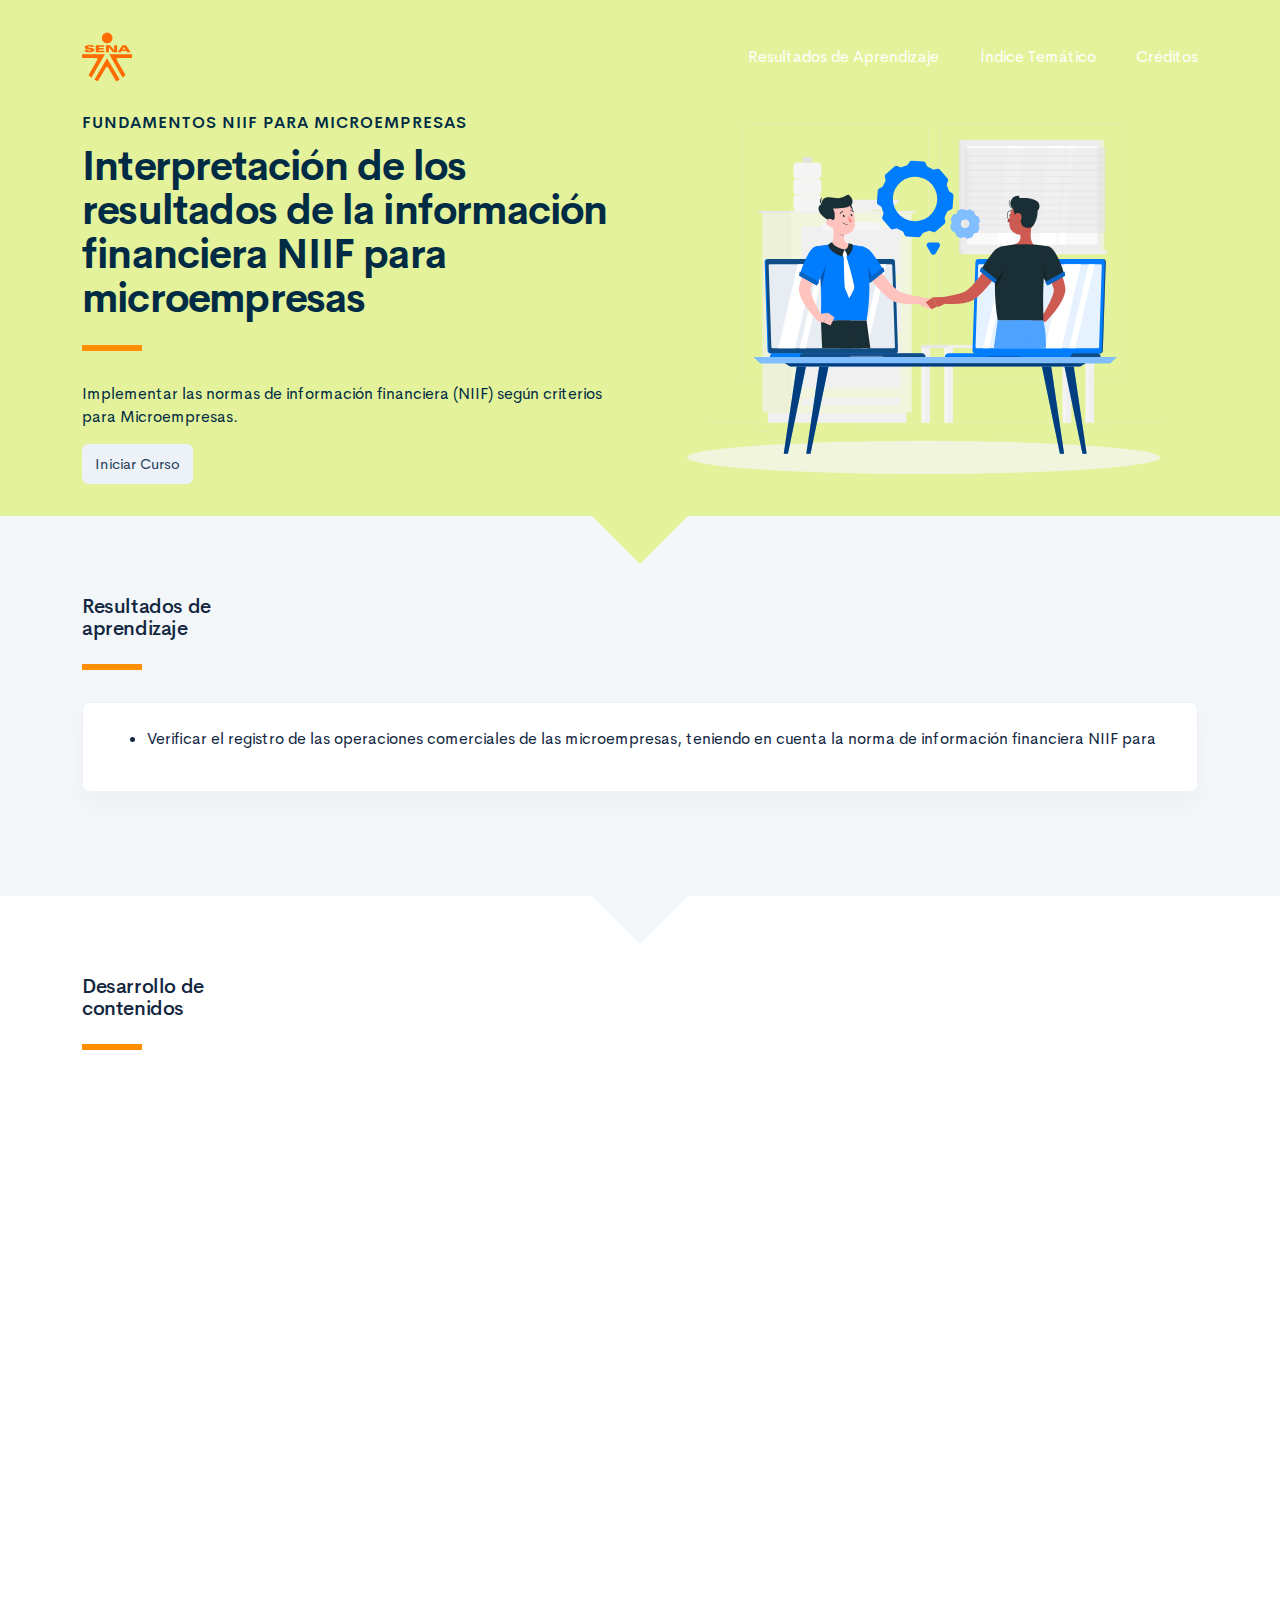
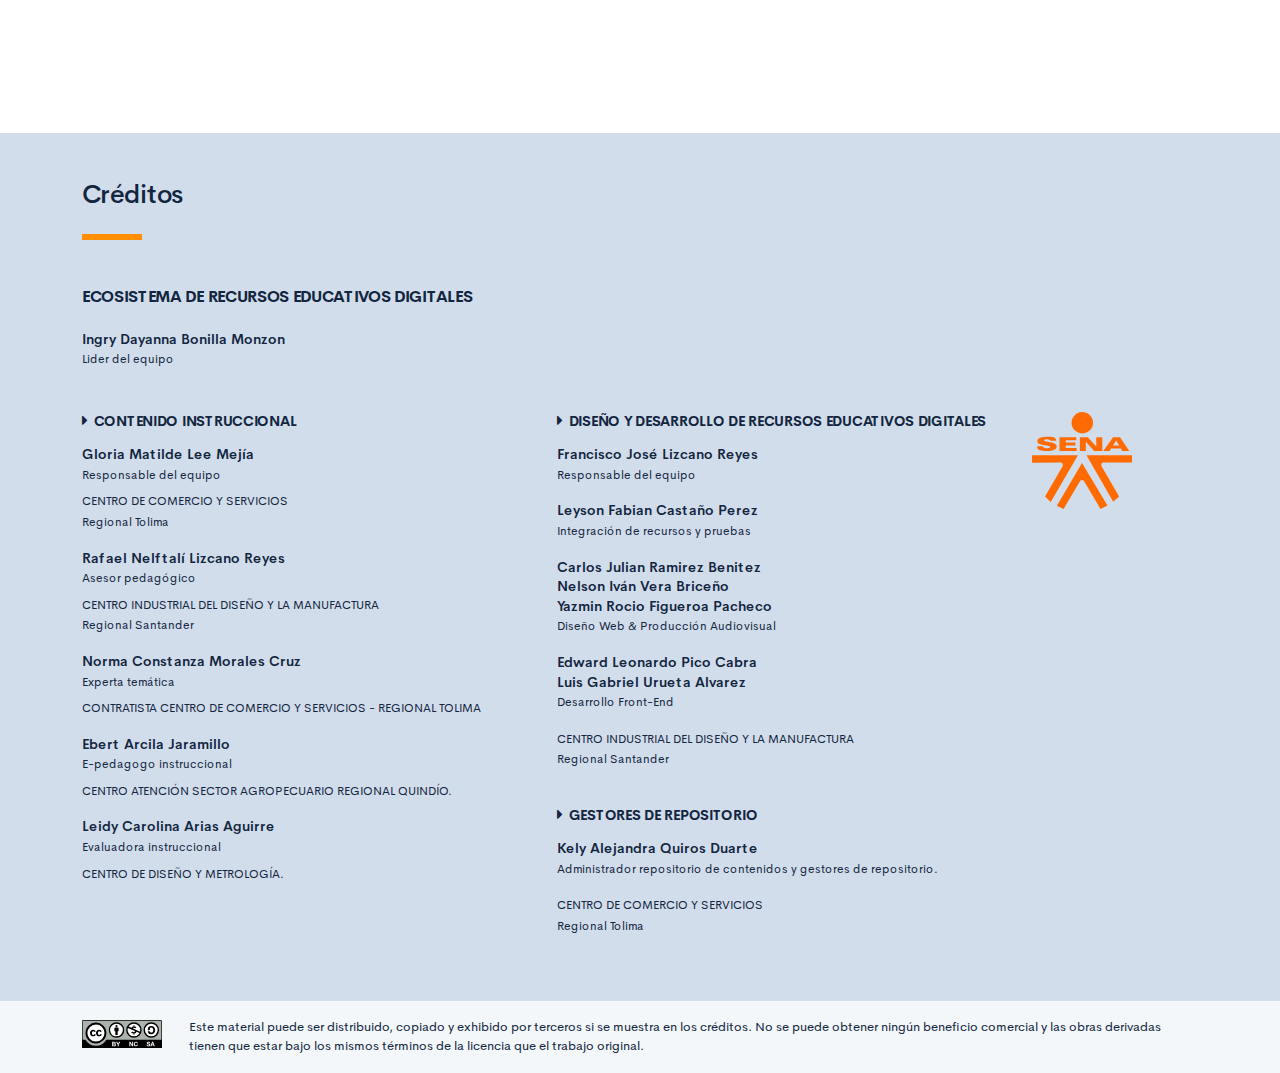
==== commit dfbdbc0e: "Ajuste material local" ====
--- a/public/index.html
+++ b/public/index.html
@@ -35,7 +35,7 @@
                                 <h3 class="curso-subtitulo" id="curso-titulo-componente">Fundamentos NIIF para microempresas</h3>
                                 <h1 class="curso-titulo" id="curso-titulo-tema">Interpretación de los resultados de la información financiera NIIF para microempresas</h1>
                                 <div class="brand-line-primary"></div>
-                                <p class="curso-descripcion">Implementar las normas de información financiera (NIIF) según criterios para Microempresas.</p><a class="curso-btn-iniciar btn btn-danger" href="main.html"><span>Iniciar Curso</span></a>
+                                <p class="curso-descripcion">Implementar las normas de información financiera (NIIF) según criterios para Microempresas.</p><a class="curso-btn-iniciar btn btn-light" href="main.html"><span>Iniciar Curso</span></a>
                             </div>
                             <div class="col-12 col-lg-6 text-center">
                                 <div class="d-none d-lg-block"><img class="curso-imagen" src="assets/images/header/header_media.svg" /></div>
@@ -158,8 +158,10 @@
                         <p class="footer-texto"><span class="text-small text-uppercase">CENTRO INDUSTRIAL DEL DISEÑO Y LA MANUFACTURA </span><br /><span class="text-small">Regional Santander </span></p>
                         <p class="footer-texto mb-2"><strong>Norma Constanza Morales Cruz</strong><br /><span class="text-small">Experta temática<br /></span></p>
                         <p class="footer-texto"><span class="text-small text-uppercase">Contratista Centro de Comercio y Servicios - Regional Tolima</span></p>
-                        <p class="footer-texto mb-2"><strong>Ebert Arcila Jaramillo</strong><br /><span class="text-small">E-pedagogo instruccional<br /></span><span class="text-small text-uppercase">Centro Atención Sector Agropecuario Regional Quindío.</span></p>
-                        <p class="footer-texto mb-2"><strong>Leidy Carolina Arias Aguirre</strong><br /> <span class="text-small">Evaluadora instruccional<br /> </span><span class="text-small text-uppercase">Centro de diseño y metrología.</span></p>
+                        <p class="footer-texto mb-2"><strong>Ebert Arcila Jaramillo</strong><br /><span class="text-small">E-pedagogo instruccional<br /></span></p>
+                        <p class="footer-texto"><span class="text-small text-uppercase">Centro Atención Sector Agropecuario Regional Quindío.</span></p>
+                        <p class="footer-texto mb-2"><strong>Leidy Carolina Arias Aguirre</strong><br /><span class="text-small">Evaluadora instruccional<br /></span></p>
+                        <p class="footer-texto"><span class="text-small text-uppercase">Centro de diseño y metrología.</span></p>
                     </div>
                     <div class="col-12 col-md-5">
                         <h4 class="footer-subtitulo-2 mt-0">
@@ -168,6 +170,7 @@
                         <p class="footer-texto"><strong>Francisco José Lizcano Reyes </strong><br /> <span class="text-small">Responsable del equipo<br /></span></p>
                         <p class="footer-texto"><strong>Leyson Fabian Castaño Perez</strong><br /> <span class="text-small">Integración de recursos y pruebas<br /></span></p>
                         <p class="footer-texto"> <strong>Carlos Julian Ramirez Benitez</strong><br />
+                            <strong>Nelson Iván Vera Briceño</strong><br />
                             <strong>Yazmin Rocio Figueroa Pacheco </strong><br /><span class="text-small">Diseño Web & Producción Audiovisual<br /></span></p>
                         <p class="footer-texto"><strong>Edward Leonardo Pico Cabra</strong><br />
                             <strong>Luis Gabriel Urueta Alvarez </strong><br /><span class="text-small">Desarrollo Front-End<br /></span></p>
--- a/public/assets/css/main.css
+++ b/public/assets/css/main.css
@@ -3,6 +3,6 @@
  * Copyright 2011-2019 The Bootstrap Authors
  * Copyright 2011-2019 Twitter, Inc.
  * Licensed under MIT (https://github.com/twbs/bootstrap/blob/master/LICENSE)
- */:root{--blue: #2C7BE5;--indigo: #727cf5;--purple: #6b5eae;--pink: #ff679b;--red: #E63757;--orange: #fd7e14;--yellow: #F6C343;--green: #00D97E;--teal: #02a8b5;--cyan: #39afd1;--white: #fff;--gray: #95AAC9;--gray-dark: #3B506C;--primary: #12263F;--secondary: #6E84A3;--success: #00A99A;--info: #39afd1;--warning: #ff8f00;--danger: #E63757;--light: #EDF2F9;--dark: #000;--white: #fff;--breakpoint-xs: 0;--breakpoint-sm: 576px;--breakpoint-md: 768px;--breakpoint-lg: 992px;--breakpoint-xl: 1200px;--font-family-sans-serif: "Cerebri Sans", sans-serif;--font-family-monospace: "Courier New", monospace}*,*::before,*::after{box-sizing:border-box}html{font-family:sans-serif;line-height:1.15;-webkit-text-size-adjust:100%;-webkit-tap-highlight-color:rgba(0,0,0,0)}article,aside,figcaption,figure,footer,header,hgroup,main,nav,section{display:block}body{margin:0;font-family:"Cerebri Sans",sans-serif;font-size:.9375rem;font-weight:400;line-height:1.5;color:#12263F;text-align:left;background-color:#F3F7FA}[tabindex="-1"]:focus:not(:focus-visible){outline:0 !important}hr{box-sizing:content-box;height:0;overflow:visible}h1,h2,h3,h4,h5,h6{margin-top:0;margin-bottom:1.125rem}p{margin-top:0;margin-bottom:1rem}abbr[title],abbr[data-original-title]{text-decoration:underline;text-decoration:underline dotted;cursor:help;border-bottom:0;text-decoration-skip-ink:none}address{margin-bottom:1rem;font-style:normal;line-height:inherit}ol,ul,dl{margin-top:0;margin-bottom:1rem}ol ol,ul ul,ol ul,ul ol{margin-bottom:0}dt{font-weight:600}dd{margin-bottom:.5rem;margin-left:0}blockquote{margin:0 0 1rem}b,strong{font-weight:bolder}small{font-size:80%}sub,sup{position:relative;font-size:75%;line-height:0;vertical-align:baseline}sub{bottom:-.25em}sup{top:-.5em}a{color:#2C7BE5;text-decoration:none;background-color:transparent}a:hover{color:#104082;text-decoration:none}a:not([href]){color:inherit;text-decoration:none}a:not([href]):hover{color:inherit;text-decoration:none}pre,code,kbd,samp{font-family:"Courier New",monospace;font-size:1em}pre{margin-top:0;margin-bottom:1rem;overflow:auto}figure{margin:0 0 1rem}img{vertical-align:middle;border-style:none}svg{overflow:hidden;vertical-align:middle}table{border-collapse:collapse}caption{padding-top:1rem;padding-bottom:1rem;color:#95AAC9;text-align:left;caption-side:bottom}th{text-align:inherit}label{display:inline-block;margin-bottom:.5rem}button{border-radius:0}button:focus{outline:1px dotted;outline:5px auto -webkit-focus-ring-color}input,button,select,optgroup,textarea{margin:0;font-family:inherit;font-size:inherit;line-height:inherit}button,input{overflow:visible}button,select{text-transform:none}select{word-wrap:normal}button,[type="button"],[type="reset"],[type="submit"]{-webkit-appearance:button}button:not(:disabled),[type="button"]:not(:disabled),[type="reset"]:not(:disabled),[type="submit"]:not(:disabled){cursor:pointer}button::-moz-focus-inner,[type="button"]::-moz-focus-inner,[type="reset"]::-moz-focus-inner,[type="submit"]::-moz-focus-inner{padding:0;border-style:none}input[type="radio"],input[type="checkbox"]{box-sizing:border-box;padding:0}input[type="date"],input[type="time"],input[type="datetime-local"],input[type="month"]{-webkit-appearance:listbox}textarea{overflow:auto;resize:vertical}fieldset{min-width:0;padding:0;margin:0;border:0}legend{display:block;width:100%;max-width:100%;padding:0;margin-bottom:.5rem;font-size:1.5rem;line-height:inherit;color:inherit;white-space:normal}progress{vertical-align:baseline}[type="number"]::-webkit-inner-spin-button,[type="number"]::-webkit-outer-spin-button{height:auto}[type="search"]{outline-offset:-2px;-webkit-appearance:none}[type="search"]::-webkit-search-decoration{-webkit-appearance:none}::-webkit-file-upload-button{font:inherit;-webkit-appearance:button}output{display:inline-block}summary{display:list-item;cursor:pointer}template{display:none}[hidden]{display:none !important}h1,h2,h3,h4,h5,h6,.h1,.h2,.h3,.h4,.h5,.h6{margin-bottom:1.125rem;font-weight:500;line-height:1.1}h1,.h1{font-size:1.625rem}h2,.h2{font-size:1.25rem}h3,.h3{font-size:1.0625rem}h4,.h4{font-size:.9375rem}h5,.h5{font-size:.8125rem}h6,.h6{font-size:.625rem}.lead{font-size:1.17188rem;font-weight:300}.display-1{font-size:4rem;font-weight:600;line-height:1.1}.display-2{font-size:3.25rem;font-weight:600;line-height:1.1}.display-3{font-size:2.625rem;font-weight:600;line-height:1.1}.display-4{font-size:2rem;font-weight:600;line-height:1.1}hr{margin-top:1rem;margin-bottom:1rem;border:0;border-top:1px solid #E3EBF6}small,.small{font-size:.8125rem;font-weight:400}mark,.mark{padding:.2em;background-color:#fcf8e3}.list-unstyled{padding-left:0;list-style:none}.list-inline{padding-left:0;list-style:none}.list-inline-item{display:inline-block}.list-inline-item:not(:last-child){margin-right:6px}.initialism{font-size:90%;text-transform:uppercase}.blockquote{margin-bottom:1.5rem;font-size:1.17188rem}.blockquote-footer{display:block;font-size:.8125rem;color:#95AAC9}.blockquote-footer::before{content:"\2014\00A0"}.img-fluid{max-width:100%;height:auto}.img-thumbnail{padding:.25rem;background-color:#F3F7FA;border:1px solid #E3EBF6;border-radius:.375rem;max-width:100%;height:auto}.figure{display:inline-block}.figure-img{margin-bottom:.75rem;line-height:1}.figure-caption{font-size:.8125rem;color:#95AAC9}code{font-size:87.5%;color:#2C7BE5;word-wrap:break-word}a>code{color:inherit}kbd{padding:.2rem .4rem;font-size:87.5%;color:#fff;background-color:#283E59;border-radius:.25rem}kbd kbd{padding:0;font-size:100%;font-weight:600}pre{display:block;font-size:87.5%;color:#283E59}pre code{font-size:inherit;color:inherit;word-break:normal}.pre-scrollable{max-height:340px;overflow-y:scroll}.container{width:100%;padding-right:12px;padding-left:12px;margin-right:auto;margin-left:auto}@media (min-width: 576px){.container{max-width:540px}}@media (min-width: 768px){.container{max-width:720px}}@media (min-width: 992px){.container{max-width:960px}}@media (min-width: 1200px){.container{max-width:1140px}}.container-fluid,.container-sm,.container-md,.container-lg,.container-xl{width:100%;padding-right:12px;padding-left:12px;margin-right:auto;margin-left:auto}@media (min-width: 576px){.container,.container-sm{max-width:540px}}@media (min-width: 768px){.container,.container-sm,.container-md{max-width:720px}}@media (min-width: 992px){.container,.container-sm,.container-md,.container-lg{max-width:960px}}@media (min-width: 1200px){.container,.container-sm,.container-md,.container-lg,.container-xl{max-width:1140px}}.row{display:flex;flex-wrap:wrap;margin-right:-12px;margin-left:-12px}.no-gutters{margin-right:0;margin-left:0}.no-gutters>.col,.no-gutters>[class*="col-"]{padding-right:0;padding-left:0}.col-1,.col-2,.col-3,.col-4,.col-5,.col-6,.col-7,.col-8,.col-9,.col-10,.col-11,.col-12,.col,.col-auto,.col-sm-1,.col-sm-2,.col-sm-3,.col-sm-4,.col-sm-5,.col-sm-6,.col-sm-7,.col-sm-8,.col-sm-9,.col-sm-10,.col-sm-11,.col-sm-12,.col-sm,.col-sm-auto,.col-md-1,.col-md-2,.col-md-3,.col-md-4,.col-md-5,.col-md-6,.col-md-7,.col-md-8,.col-md-9,.col-md-10,.col-md-11,.col-md-12,.col-md,.col-md-auto,.col-lg-1,.col-lg-2,.col-lg-3,.col-lg-4,.col-lg-5,.col-lg-6,.col-lg-7,.col-lg-8,.col-lg-9,.col-lg-10,.col-lg-11,.col-lg-12,.col-lg,.col-lg-auto,.col-xl-1,.col-xl-2,.col-xl-3,.col-xl-4,.col-xl-5,.col-xl-6,.col-xl-7,.col-xl-8,.col-xl-9,.col-xl-10,.col-xl-11,.col-xl-12,.col-xl,.col-xl-auto{position:relative;width:100%;padding-right:12px;padding-left:12px}.col{flex-basis:0;flex-grow:1;max-width:100%}.row-cols-1>*{flex:0 0 100%;max-width:100%}.row-cols-2>*{flex:0 0 50%;max-width:50%}.row-cols-3>*{flex:0 0 33.33333%;max-width:33.33333%}.row-cols-4>*{flex:0 0 25%;max-width:25%}.row-cols-5>*{flex:0 0 20%;max-width:20%}.row-cols-6>*{flex:0 0 16.66667%;max-width:16.66667%}.col-auto{flex:0 0 auto;width:auto;max-width:100%}.col-1{flex:0 0 8.33333%;max-width:8.33333%}.col-2{flex:0 0 16.66667%;max-width:16.66667%}.col-3{flex:0 0 25%;max-width:25%}.col-4{flex:0 0 33.33333%;max-width:33.33333%}.col-5{flex:0 0 41.66667%;max-width:41.66667%}.col-6{flex:0 0 50%;max-width:50%}.col-7{flex:0 0 58.33333%;max-width:58.33333%}.col-8{flex:0 0 66.66667%;max-width:66.66667%}.col-9{flex:0 0 75%;max-width:75%}.col-10{flex:0 0 83.33333%;max-width:83.33333%}.col-11{flex:0 0 91.66667%;max-width:91.66667%}.col-12{flex:0 0 100%;max-width:100%}.order-first{order:-1}.order-last{order:13}.order-0{order:0}.order-1{order:1}.order-2{order:2}.order-3{order:3}.order-4{order:4}.order-5{order:5}.order-6{order:6}.order-7{order:7}.order-8{order:8}.order-9{order:9}.order-10{order:10}.order-11{order:11}.order-12{order:12}.offset-1{margin-left:8.33333%}.offset-2{margin-left:16.66667%}.offset-3{margin-left:25%}.offset-4{margin-left:33.33333%}.offset-5{margin-left:41.66667%}.offset-6{margin-left:50%}.offset-7{margin-left:58.33333%}.offset-8{margin-left:66.66667%}.offset-9{margin-left:75%}.offset-10{margin-left:83.33333%}.offset-11{margin-left:91.66667%}@media (min-width: 576px){.col-sm{flex-basis:0;flex-grow:1;max-width:100%}.row-cols-sm-1>*{flex:0 0 100%;max-width:100%}.row-cols-sm-2>*{flex:0 0 50%;max-width:50%}.row-cols-sm-3>*{flex:0 0 33.33333%;max-width:33.33333%}.row-cols-sm-4>*{flex:0 0 25%;max-width:25%}.row-cols-sm-5>*{flex:0 0 20%;max-width:20%}.row-cols-sm-6>*{flex:0 0 16.66667%;max-width:16.66667%}.col-sm-auto{flex:0 0 auto;width:auto;max-width:100%}.col-sm-1{flex:0 0 8.33333%;max-width:8.33333%}.col-sm-2{flex:0 0 16.66667%;max-width:16.66667%}.col-sm-3{flex:0 0 25%;max-width:25%}.col-sm-4{flex:0 0 33.33333%;max-width:33.33333%}.col-sm-5{flex:0 0 41.66667%;max-width:41.66667%}.col-sm-6{flex:0 0 50%;max-width:50%}.col-sm-7{flex:0 0 58.33333%;max-width:58.33333%}.col-sm-8{flex:0 0 66.66667%;max-width:66.66667%}.col-sm-9{flex:0 0 75%;max-width:75%}.col-sm-10{flex:0 0 83.33333%;max-width:83.33333%}.col-sm-11{flex:0 0 91.66667%;max-width:91.66667%}.col-sm-12{flex:0 0 100%;max-width:100%}.order-sm-first{order:-1}.order-sm-last{order:13}.order-sm-0{order:0}.order-sm-1{order:1}.order-sm-2{order:2}.order-sm-3{order:3}.order-sm-4{order:4}.order-sm-5{order:5}.order-sm-6{order:6}.order-sm-7{order:7}.order-sm-8{order:8}.order-sm-9{order:9}.order-sm-10{order:10}.order-sm-11{order:11}.order-sm-12{order:12}.offset-sm-0{margin-left:0}.offset-sm-1{margin-left:8.33333%}.offset-sm-2{margin-left:16.66667%}.offset-sm-3{margin-left:25%}.offset-sm-4{margin-left:33.33333%}.offset-sm-5{margin-left:41.66667%}.offset-sm-6{margin-left:50%}.offset-sm-7{margin-left:58.33333%}.offset-sm-8{margin-left:66.66667%}.offset-sm-9{margin-left:75%}.offset-sm-10{margin-left:83.33333%}.offset-sm-11{margin-left:91.66667%}}@media (min-width: 768px){.col-md{flex-basis:0;flex-grow:1;max-width:100%}.row-cols-md-1>*{flex:0 0 100%;max-width:100%}.row-cols-md-2>*{flex:0 0 50%;max-width:50%}.row-cols-md-3>*{flex:0 0 33.33333%;max-width:33.33333%}.row-cols-md-4>*{flex:0 0 25%;max-width:25%}.row-cols-md-5>*{flex:0 0 20%;max-width:20%}.row-cols-md-6>*{flex:0 0 16.66667%;max-width:16.66667%}.col-md-auto{flex:0 0 auto;width:auto;max-width:100%}.col-md-1{flex:0 0 8.33333%;max-width:8.33333%}.col-md-2{flex:0 0 16.66667%;max-width:16.66667%}.col-md-3{flex:0 0 25%;max-width:25%}.col-md-4{flex:0 0 33.33333%;max-width:33.33333%}.col-md-5{flex:0 0 41.66667%;max-width:41.66667%}.col-md-6{flex:0 0 50%;max-width:50%}.col-md-7{flex:0 0 58.33333%;max-width:58.33333%}.col-md-8{flex:0 0 66.66667%;max-width:66.66667%}.col-md-9{flex:0 0 75%;max-width:75%}.col-md-10{flex:0 0 83.33333%;max-width:83.33333%}.col-md-11{flex:0 0 91.66667%;max-width:91.66667%}.col-md-12{flex:0 0 100%;max-width:100%}.order-md-first{order:-1}.order-md-last{order:13}.order-md-0{order:0}.order-md-1{order:1}.order-md-2{order:2}.order-md-3{order:3}.order-md-4{order:4}.order-md-5{order:5}.order-md-6{order:6}.order-md-7{order:7}.order-md-8{order:8}.order-md-9{order:9}.order-md-10{order:10}.order-md-11{order:11}.order-md-12{order:12}.offset-md-0{margin-left:0}.offset-md-1{margin-left:8.33333%}.offset-md-2{margin-left:16.66667%}.offset-md-3{margin-left:25%}.offset-md-4{margin-left:33.33333%}.offset-md-5{margin-left:41.66667%}.offset-md-6{margin-left:50%}.offset-md-7{margin-left:58.33333%}.offset-md-8{margin-left:66.66667%}.offset-md-9{margin-left:75%}.offset-md-10{margin-left:83.33333%}.offset-md-11{margin-left:91.66667%}}@media (min-width: 992px){.col-lg{flex-basis:0;flex-grow:1;max-width:100%}.row-cols-lg-1>*{flex:0 0 100%;max-width:100%}.row-cols-lg-2>*{flex:0 0 50%;max-width:50%}.row-cols-lg-3>*{flex:0 0 33.33333%;max-width:33.33333%}.row-cols-lg-4>*{flex:0 0 25%;max-width:25%}.row-cols-lg-5>*{flex:0 0 20%;max-width:20%}.row-cols-lg-6>*{flex:0 0 16.66667%;max-width:16.66667%}.col-lg-auto{flex:0 0 auto;width:auto;max-width:100%}.col-lg-1{flex:0 0 8.33333%;max-width:8.33333%}.col-lg-2{flex:0 0 16.66667%;max-width:16.66667%}.col-lg-3{flex:0 0 25%;max-width:25%}.col-lg-4{flex:0 0 33.33333%;max-width:33.33333%}.col-lg-5{flex:0 0 41.66667%;max-width:41.66667%}.col-lg-6{flex:0 0 50%;max-width:50%}.col-lg-7{flex:0 0 58.33333%;max-width:58.33333%}.col-lg-8{flex:0 0 66.66667%;max-width:66.66667%}.col-lg-9{flex:0 0 75%;max-width:75%}.col-lg-10{flex:0 0 83.33333%;max-width:83.33333%}.col-lg-11{flex:0 0 91.66667%;max-width:91.66667%}.col-lg-12{flex:0 0 100%;max-width:100%}.order-lg-first{order:-1}.order-lg-last{order:13}.order-lg-0{order:0}.order-lg-1{order:1}.order-lg-2{order:2}.order-lg-3{order:3}.order-lg-4{order:4}.order-lg-5{order:5}.order-lg-6{order:6}.order-lg-7{order:7}.order-lg-8{order:8}.order-lg-9{order:9}.order-lg-10{order:10}.order-lg-11{order:11}.order-lg-12{order:12}.offset-lg-0{margin-left:0}.offset-lg-1{margin-left:8.33333%}.offset-lg-2{margin-left:16.66667%}.offset-lg-3{margin-left:25%}.offset-lg-4{margin-left:33.33333%}.offset-lg-5{margin-left:41.66667%}.offset-lg-6{margin-left:50%}.offset-lg-7{margin-left:58.33333%}.offset-lg-8{margin-left:66.66667%}.offset-lg-9{margin-left:75%}.offset-lg-10{margin-left:83.33333%}.offset-lg-11{margin-left:91.66667%}}@media (min-width: 1200px){.col-xl{flex-basis:0;flex-grow:1;max-width:100%}.row-cols-xl-1>*{flex:0 0 100%;max-width:100%}.row-cols-xl-2>*{flex:0 0 50%;max-width:50%}.row-cols-xl-3>*{flex:0 0 33.33333%;max-width:33.33333%}.row-cols-xl-4>*{flex:0 0 25%;max-width:25%}.row-cols-xl-5>*{flex:0 0 20%;max-width:20%}.row-cols-xl-6>*{flex:0 0 16.66667%;max-width:16.66667%}.col-xl-auto{flex:0 0 auto;width:auto;max-width:100%}.col-xl-1{flex:0 0 8.33333%;max-width:8.33333%}.col-xl-2{flex:0 0 16.66667%;max-width:16.66667%}.col-xl-3{flex:0 0 25%;max-width:25%}.col-xl-4{flex:0 0 33.33333%;max-width:33.33333%}.col-xl-5{flex:0 0 41.66667%;max-width:41.66667%}.col-xl-6{flex:0 0 50%;max-width:50%}.col-xl-7{flex:0 0 58.33333%;max-width:58.33333%}.col-xl-8{flex:0 0 66.66667%;max-width:66.66667%}.col-xl-9{flex:0 0 75%;max-width:75%}.col-xl-10{flex:0 0 83.33333%;max-width:83.33333%}.col-xl-11{flex:0 0 91.66667%;max-width:91.66667%}.col-xl-12{flex:0 0 100%;max-width:100%}.order-xl-first{order:-1}.order-xl-last{order:13}.order-xl-0{order:0}.order-xl-1{order:1}.order-xl-2{order:2}.order-xl-3{order:3}.order-xl-4{order:4}.order-xl-5{order:5}.order-xl-6{order:6}.order-xl-7{order:7}.order-xl-8{order:8}.order-xl-9{order:9}.order-xl-10{order:10}.order-xl-11{order:11}.order-xl-12{order:12}.offset-xl-0{margin-left:0}.offset-xl-1{margin-left:8.33333%}.offset-xl-2{margin-left:16.66667%}.offset-xl-3{margin-left:25%}.offset-xl-4{margin-left:33.33333%}.offset-xl-5{margin-left:41.66667%}.offset-xl-6{margin-left:50%}.offset-xl-7{margin-left:58.33333%}.offset-xl-8{margin-left:66.66667%}.offset-xl-9{margin-left:75%}.offset-xl-10{margin-left:83.33333%}.offset-xl-11{margin-left:91.66667%}}.table{width:100%;margin-bottom:1.5rem;color:#12263F}.table th,.table td{padding:1rem;vertical-align:top;border-top:1px solid #EDF2F9}.table thead th{vertical-align:bottom;border-bottom:2px solid #EDF2F9}.table tbody+tbody{border-top:2px solid #EDF2F9}.table-sm th,.table-sm td{padding:1rem}.table-bordered{border:1px solid #EDF2F9}.table-bordered th,.table-bordered td{border:1px solid #EDF2F9}.table-bordered thead th,.table-bordered thead td{border-bottom-width:2px}.table-borderless th,.table-borderless td,.table-borderless thead th,.table-borderless tbody+tbody{border:0}.table-striped tbody tr:nth-of-type(even){background-color:#F9FBFD}.table-hover tbody tr:hover{color:#12263F;background-color:#F9FBFD}.table-primary,.table-primary>th,.table-primary>td{background-color:#bdc2c9}.table-primary th,.table-primary td,.table-primary thead th,.table-primary tbody+tbody{border-color:#848e9b}.table-hover .table-primary:hover{background-color:#afb5be}.table-hover .table-primary:hover>td,.table-hover .table-primary:hover>th{background-color:#afb5be}.table-secondary,.table-secondary>th,.table-secondary>td{background-color:#d6dde5}.table-secondary th,.table-secondary td,.table-secondary thead th,.table-secondary tbody+tbody{border-color:#b4bfcf}.table-hover .table-secondary:hover{background-color:#c6d0db}.table-hover .table-secondary:hover>td,.table-hover .table-secondary:hover>th{background-color:#c6d0db}.table-success,.table-success>th,.table-success>td{background-color:#b8e7e3}.table-success th,.table-success td,.table-success thead th,.table-success tbody+tbody{border-color:#7ad2ca}.table-hover .table-success:hover{background-color:#a5e1db}.table-hover .table-success:hover>td,.table-hover .table-success:hover>th{background-color:#a5e1db}.table-info,.table-info>th,.table-info>td{background-color:#c8e9f2}.table-info th,.table-info td,.table-info thead th,.table-info tbody+tbody{border-color:#98d5e7}.table-hover .table-info:hover{background-color:#b3e1ed}.table-hover .table-info:hover>td,.table-hover .table-info:hover>th{background-color:#b3e1ed}.table-warning,.table-warning>th,.table-warning>td{background-color:#ffe0b8}.table-warning th,.table-warning td,.table-warning thead th,.table-warning tbody+tbody{border-color:#ffc57a}.table-hover .table-warning:hover{background-color:#ffd59f}.table-hover .table-warning:hover>td,.table-hover .table-warning:hover>th{background-color:#ffd59f}.table-danger,.table-danger>th,.table-danger>td{background-color:#f8c7d0}.table-danger th,.table-danger td,.table-danger thead th,.table-danger tbody+tbody{border-color:#f297a8}.table-hover .table-danger:hover{background-color:#f5b0bd}.table-hover .table-danger:hover>td,.table-hover .table-danger:hover>th{background-color:#f5b0bd}.table-light,.table-light>th,.table-light>td{background-color:#fafbfd}.table-light th,.table-light td,.table-light thead th,.table-light tbody+tbody{border-color:#f6f8fc}.table-hover .table-light:hover{background-color:#e8ecf6}.table-hover .table-light:hover>td,.table-hover .table-light:hover>th{background-color:#e8ecf6}.table-dark,.table-dark>th,.table-dark>td{background-color:#b8b8b8}.table-dark th,.table-dark td,.table-dark thead th,.table-dark tbody+tbody{border-color:#7a7a7a}.table-hover .table-dark:hover{background-color:#ababab}.table-hover .table-dark:hover>td,.table-hover .table-dark:hover>th{background-color:#ababab}.table-white,.table-white>th,.table-white>td{background-color:#fff}.table-white th,.table-white td,.table-white thead th,.table-white tbody+tbody{border-color:#fff}.table-hover .table-white:hover{background-color:#f2f2f2}.table-hover .table-white:hover>td,.table-hover .table-white:hover>th{background-color:#f2f2f2}.table-active,.table-active>th,.table-active>td{background-color:#F9FBFD}.table-hover .table-active:hover{background-color:#e6eef7}.table-hover .table-active:hover>td,.table-hover .table-active:hover>th{background-color:#e6eef7}.table .thead-dark th{color:#fff;background-color:#3B506C;border-color:#496285}.table .thead-light th{color:#95AAC9;background-color:#F9FBFD;border-color:#EDF2F9}.table-dark{color:#fff;background-color:#3B506C}.table-dark th,.table-dark td,.table-dark thead th{border-color:#496285}.table-dark.table-bordered{border:0}.table-dark.table-striped tbody tr:nth-of-type(even){background-color:rgba(255,255,255,0.05)}.table-dark.table-hover tbody tr:hover{color:#fff;background-color:rgba(255,255,255,0.075)}@media (max-width: 575.98px){.table-responsive-sm{display:block;width:100%;overflow-x:auto;-webkit-overflow-scrolling:touch}.table-responsive-sm>.table-bordered{border:0}}@media (max-width: 767.98px){.table-responsive-md{display:block;width:100%;overflow-x:auto;-webkit-overflow-scrolling:touch}.table-responsive-md>.table-bordered{border:0}}@media (max-width: 991.98px){.table-responsive-lg{display:block;width:100%;overflow-x:auto;-webkit-overflow-scrolling:touch}.table-responsive-lg>.table-bordered{border:0}}@media (max-width: 1199.98px){.table-responsive-xl{display:block;width:100%;overflow-x:auto;-webkit-overflow-scrolling:touch}.table-responsive-xl>.table-bordered{border:0}}.table-responsive{display:block;width:100%;overflow-x:auto;-webkit-overflow-scrolling:touch}.table-responsive>.table-bordered{border:0}.form-control{display:block;width:100%;height:calc(1.5em + 1rem + 2px);padding:.5rem .75rem;font-size:.9375rem;font-weight:400;line-height:1.5;color:#12263F;background-color:#fff;background-clip:padding-box;border:1px solid #D2DDEC;border-radius:.375rem;transition:border-color 0.15s ease-in-out,box-shadow 0.15s ease-in-out}@media (prefers-reduced-motion: reduce){.form-control{transition:none}}.form-control::-ms-expand{background-color:transparent;border:0}.form-control:-moz-focusring{color:transparent;text-shadow:0 0 0 #12263F}.form-control:focus{color:#12263F;background-color:#fff;border-color:#12263F;outline:0;box-shadow:rgba(0,0,0,0)}.form-control::placeholder{color:#B1C2D9;opacity:1}.form-control:disabled,.form-control[readonly]{background-color:#fff;opacity:1}select.form-control:focus::-ms-value{color:#12263F;background-color:#fff}.form-control-file,.form-control-range{display:block;width:100%}.col-form-label{padding-top:calc(.5rem + 1px);padding-bottom:calc(.5rem + 1px);margin-bottom:0;font-size:inherit;line-height:1.5}.col-form-label-lg{padding-top:calc(.75rem + 1px);padding-bottom:calc(.75rem + 1px);font-size:.9375rem;line-height:1.5}.col-form-label-sm{padding-top:calc(.125rem + 1px);padding-bottom:calc(.125rem + 1px);font-size:.8125rem;line-height:1.75}.form-control-plaintext{display:block;width:100%;padding:.5rem 0;margin-bottom:0;font-size:.9375rem;line-height:1.5;color:#12263F;background-color:transparent;border:solid transparent;border-width:1px 0}.form-control-plaintext.form-control-sm,.form-control-plaintext.form-control-lg{padding-right:0;padding-left:0}.form-control-sm{height:calc(1.75em + .25rem + 2px);padding:.125rem .5rem;font-size:.8125rem;line-height:1.75;border-radius:.25rem}.form-control-lg{height:calc(1.5em + 1.5rem + 2px);padding:.75rem 1.25rem;font-size:.9375rem;line-height:1.5;border-radius:.5rem}select.form-control[size],select.form-control[multiple]{height:auto}textarea.form-control{height:auto}.form-group{margin-bottom:1.375rem}.form-text{display:block;margin-top:.25rem}.form-row{display:flex;flex-wrap:wrap;margin-right:-5px;margin-left:-5px}.form-row>.col,.form-row>[class*="col-"]{padding-right:5px;padding-left:5px}.form-check{position:relative;display:block;padding-left:1.25rem}.form-check-input{position:absolute;margin-top:.3rem;margin-left:-1.25rem}.form-check-input[disabled] ~ .form-check-label,.form-check-input:disabled ~ .form-check-label{color:#95AAC9}.form-check-label{margin-bottom:0}.form-check-inline{display:inline-flex;align-items:center;padding-left:0;margin-right:.75rem}.form-check-inline .form-check-input{position:static;margin-top:0;margin-right:.3125rem;margin-left:0}.valid-feedback{display:none;width:100%;margin-top:.25rem;font-size:.8125rem;color:#00A99A}.valid-tooltip{position:absolute;top:100%;z-index:5;display:none;max-width:100%;padding:.25rem .5rem;margin-top:.1rem;font-size:.8125rem;line-height:1.5;color:#fff;background-color:#00a99a;border-radius:.375rem}.was-validated :valid ~ .valid-feedback,.was-validated :valid ~ .valid-tooltip,.is-valid ~ .valid-feedback,.is-valid ~ .valid-tooltip{display:block}.was-validated .form-control:valid,.form-control.is-valid{border-color:#00A99A}.was-validated .form-control:valid:focus,.form-control.is-valid:focus{border-color:#00A99A;box-shadow:0 0 0 .15rem rgba(0,169,154,0.25)}.was-validated .custom-select:valid,.custom-select.is-valid{border-color:#00A99A}.was-validated .custom-select:valid:focus,.custom-select.is-valid:focus{border-color:#00A99A;box-shadow:0 0 0 .15rem rgba(0,169,154,0.25)}.was-validated .form-check-input:valid ~ .form-check-label,.form-check-input.is-valid ~ .form-check-label{color:#00A99A}.was-validated .form-check-input:valid ~ .valid-feedback,.was-validated .form-check-input:valid ~ .valid-tooltip,.form-check-input.is-valid ~ .valid-feedback,.form-check-input.is-valid ~ .valid-tooltip{display:block}.was-validated .custom-control-input:valid ~ .custom-control-label,.custom-control-input.is-valid ~ .custom-control-label{color:#00A99A}.was-validated .custom-control-input:valid ~ .custom-control-label::before,.custom-control-input.is-valid ~ .custom-control-label::before{border-color:#00A99A}.was-validated .custom-control-input:valid:checked ~ .custom-control-label::before,.custom-control-input.is-valid:checked ~ .custom-control-label::before{border-color:#00dcc8;background-color:#00dcc8}.was-validated .custom-control-input:valid:focus ~ .custom-control-label::before,.custom-control-input.is-valid:focus ~ .custom-control-label::before{box-shadow:0 0 0 .15rem rgba(0,169,154,0.25)}.was-validated .custom-control-input:valid:focus:not(:checked) ~ .custom-control-label::before,.custom-control-input.is-valid:focus:not(:checked) ~ .custom-control-label::before{border-color:#00A99A}.was-validated .custom-file-input:valid ~ .custom-file-label,.custom-file-input.is-valid ~ .custom-file-label{border-color:#00A99A}.was-validated .custom-file-input:valid:focus ~ .custom-file-label,.custom-file-input.is-valid:focus ~ .custom-file-label{border-color:#00A99A;box-shadow:0 0 0 .15rem rgba(0,169,154,0.25)}.invalid-feedback{display:none;width:100%;margin-top:.25rem;font-size:.8125rem;color:#E63757}.invalid-tooltip{position:absolute;top:100%;z-index:5;display:none;max-width:100%;padding:.25rem .5rem;margin-top:.1rem;font-size:.8125rem;line-height:1.5;color:#fff;background-color:#e63757;border-radius:.375rem}.was-validated :invalid ~ .invalid-feedback,.was-validated :invalid ~ .invalid-tooltip,.is-invalid ~ .invalid-feedback,.is-invalid ~ .invalid-tooltip{display:block}.was-validated .form-control:invalid,.form-control.is-invalid{border-color:#E63757}.was-validated .form-control:invalid:focus,.form-control.is-invalid:focus{border-color:#E63757;box-shadow:0 0 0 .15rem rgba(230,55,87,0.25)}.was-validated .custom-select:invalid,.custom-select.is-invalid{border-color:#E63757}.was-validated .custom-select:invalid:focus,.custom-select.is-invalid:focus{border-color:#E63757;box-shadow:0 0 0 .15rem rgba(230,55,87,0.25)}.was-validated .form-check-input:invalid ~ .form-check-label,.form-check-input.is-invalid ~ .form-check-label{color:#E63757}.was-validated .form-check-input:invalid ~ .invalid-feedback,.was-validated .form-check-input:invalid ~ .invalid-tooltip,.form-check-input.is-invalid ~ .invalid-feedback,.form-check-input.is-invalid ~ .invalid-tooltip{display:block}.was-validated .custom-control-input:invalid ~ .custom-control-label,.custom-control-input.is-invalid ~ .custom-control-label{color:#E63757}.was-validated .custom-control-input:invalid ~ .custom-control-label::before,.custom-control-input.is-invalid ~ .custom-control-label::before{border-color:#E63757}.was-validated .custom-control-input:invalid:checked ~ .custom-control-label::before,.custom-control-input.is-invalid:checked ~ .custom-control-label::before{border-color:#ec647d;background-color:#ec647d}.was-validated .custom-control-input:invalid:focus ~ .custom-control-label::before,.custom-control-input.is-invalid:focus ~ .custom-control-label::before{box-shadow:0 0 0 .15rem rgba(230,55,87,0.25)}.was-validated .custom-control-input:invalid:focus:not(:checked) ~ .custom-control-label::before,.custom-control-input.is-invalid:focus:not(:checked) ~ .custom-control-label::before{border-color:#E63757}.was-validated .custom-file-input:invalid ~ .custom-file-label,.custom-file-input.is-invalid ~ .custom-file-label{border-color:#E63757}.was-validated .custom-file-input:invalid:focus ~ .custom-file-label,.custom-file-input.is-invalid:focus ~ .custom-file-label{border-color:#E63757;box-shadow:0 0 0 .15rem rgba(230,55,87,0.25)}.form-inline{display:flex;flex-flow:row wrap;align-items:center}.form-inline .form-check{width:100%}@media (min-width: 576px){.form-inline label{display:flex;align-items:center;justify-content:center;margin-bottom:0}.form-inline .form-group{display:flex;flex:0 0 auto;flex-flow:row wrap;align-items:center;margin-bottom:0}.form-inline .form-control{display:inline-block;width:auto;vertical-align:middle}.form-inline .form-control-plaintext{display:inline-block}.form-inline .input-group,.form-inline .custom-select{width:auto}.form-inline .form-check{display:flex;align-items:center;justify-content:center;width:auto;padding-left:0}.form-inline .form-check-input{position:relative;flex-shrink:0;margin-top:0;margin-right:.25rem;margin-left:0}.form-inline .custom-control{align-items:center;justify-content:center}.form-inline .custom-control-label{margin-bottom:0}}.btn{display:inline-block;font-weight:400;color:#12263F;text-align:center;vertical-align:middle;cursor:pointer;user-select:none;background-color:transparent;border:1px solid transparent;padding:.5rem .75rem;font-size:.9375rem;line-height:1.5;border-radius:.375rem;transition:color 0.15s ease-in-out,background-color 0.15s ease-in-out,border-color 0.15s ease-in-out,box-shadow 0.15s ease-in-out}@media (prefers-reduced-motion: reduce){.btn{transition:none}}.btn:hover{color:#12263F;text-decoration:none}.btn:focus,.btn.focus{outline:0;box-shadow:0 0 0 .15rem rgba(18,38,63,0.25)}.btn.disabled,.btn:disabled{opacity:.65}a.btn.disabled,fieldset:disabled a.btn{pointer-events:none}.btn-primary{color:#fff;background-color:#12263F;border-color:#12263F}.btn-primary:hover{color:#fff;background-color:#0a1421;border-color:#070e17}.btn-primary:focus,.btn-primary.focus{color:#fff;background-color:#0a1421;border-color:#070e17;box-shadow:0 0 0 .15rem rgba(54,71,92,0.5)}.btn-primary.disabled,.btn-primary:disabled{color:#fff;background-color:#12263F;border-color:#12263F}.btn-primary:not(:disabled):not(.disabled):active,.btn-primary:not(:disabled):not(.disabled).active,.show>.btn-primary.dropdown-toggle{color:#fff;background-color:#070e17;border-color:#04080d}.btn-primary:not(:disabled):not(.disabled):active:focus,.btn-primary:not(:disabled):not(.disabled).active:focus,.show>.btn-primary.dropdown-toggle:focus{box-shadow:0 0 0 .15rem rgba(54,71,92,0.5)}.btn-secondary{color:#fff;background-color:#6E84A3;border-color:#6E84A3}.btn-secondary:hover{color:#fff;background-color:#5b7190;border-color:#566b88}.btn-secondary:focus,.btn-secondary.focus{color:#fff;background-color:#5b7190;border-color:#566b88;box-shadow:0 0 0 .15rem rgba(132,150,177,0.5)}.btn-secondary.disabled,.btn-secondary:disabled{color:#fff;background-color:#6E84A3;border-color:#6E84A3}.btn-secondary:not(:disabled):not(.disabled):active,.btn-secondary:not(:disabled):not(.disabled).active,.show>.btn-secondary.dropdown-toggle{color:#fff;background-color:#566b88;border-color:#516580}.btn-secondary:not(:disabled):not(.disabled):active:focus,.btn-secondary:not(:disabled):not(.disabled).active:focus,.show>.btn-secondary.dropdown-toggle:focus{box-shadow:0 0 0 .15rem rgba(132,150,177,0.5)}.btn-success{color:#fff;background-color:#00A99A;border-color:#00A99A}.btn-success:hover{color:#fff;background-color:#008377;border-color:#00766c}.btn-success:focus,.btn-success.focus{color:#fff;background-color:#008377;border-color:#00766c;box-shadow:0 0 0 .15rem rgba(38,182,169,0.5)}.btn-success.disabled,.btn-success:disabled{color:#fff;background-color:#00A99A;border-color:#00A99A}.btn-success:not(:disabled):not(.disabled):active,.btn-success:not(:disabled):not(.disabled).active,.show>.btn-success.dropdown-toggle{color:#fff;background-color:#00766c;border-color:#006960}.btn-success:not(:disabled):not(.disabled):active:focus,.btn-success:not(:disabled):not(.disabled).active:focus,.show>.btn-success.dropdown-toggle:focus{box-shadow:0 0 0 .15rem rgba(38,182,169,0.5)}.btn-info{color:#fff;background-color:#39afd1;border-color:#39afd1}.btn-info:hover{color:#fff;background-color:#2b99b9;border-color:#2991ae}.btn-info:focus,.btn-info.focus{color:#fff;background-color:#2b99b9;border-color:#2991ae;box-shadow:0 0 0 .15rem rgba(87,187,216,0.5)}.btn-info.disabled,.btn-info:disabled{color:#fff;background-color:#39afd1;border-color:#39afd1}.btn-info:not(:disabled):not(.disabled):active,.btn-info:not(:disabled):not(.disabled).active,.show>.btn-info.dropdown-toggle{color:#fff;background-color:#2991ae;border-color:#2688a4}.btn-info:not(:disabled):not(.disabled):active:focus,.btn-info:not(:disabled):not(.disabled).active:focus,.show>.btn-info.dropdown-toggle:focus{box-shadow:0 0 0 .15rem rgba(87,187,216,0.5)}.btn-warning{color:#283E59;background-color:#ff8f00;border-color:#ff8f00}.btn-warning:hover{color:#fff;background-color:#d97a00;border-color:#cc7200}.btn-warning:focus,.btn-warning.focus{color:#fff;background-color:#d97a00;border-color:#cc7200;box-shadow:0 0 0 .15rem rgba(223,131,13,0.5)}.btn-warning.disabled,.btn-warning:disabled{color:#283E59;background-color:#ff8f00;border-color:#ff8f00}.btn-warning:not(:disabled):not(.disabled):active,.btn-warning:not(:disabled):not(.disabled).active,.show>.btn-warning.dropdown-toggle{color:#fff;background-color:#cc7200;border-color:#bf6b00}.btn-warning:not(:disabled):not(.disabled):active:focus,.btn-warning:not(:disabled):not(.disabled).active:focus,.show>.btn-warning.dropdown-toggle:focus{box-shadow:0 0 0 .15rem rgba(223,131,13,0.5)}.btn-danger{color:#fff;background-color:#E63757;border-color:#E63757}.btn-danger:hover{color:#fff;background-color:#db1b3f;border-color:#d01a3b}.btn-danger:focus,.btn-danger.focus{color:#fff;background-color:#db1b3f;border-color:#d01a3b;box-shadow:0 0 0 .15rem rgba(234,85,112,0.5)}.btn-danger.disabled,.btn-danger:disabled{color:#fff;background-color:#E63757;border-color:#E63757}.btn-danger:not(:disabled):not(.disabled):active,.btn-danger:not(:disabled):not(.disabled).active,.show>.btn-danger.dropdown-toggle{color:#fff;background-color:#d01a3b;border-color:#c51938}.btn-danger:not(:disabled):not(.disabled):active:focus,.btn-danger:not(:disabled):not(.disabled).active:focus,.show>.btn-danger.dropdown-toggle:focus{box-shadow:0 0 0 .15rem rgba(234,85,112,0.5)}.btn-light{color:#283E59;background-color:#EDF2F9;border-color:#EDF2F9}.btn-light:hover{color:#283E59;background-color:#d0ddef;border-color:#c7d6ec}.btn-light:focus,.btn-light.focus{color:#283E59;background-color:#d0ddef;border-color:#c7d6ec;box-shadow:0 0 0 .15rem rgba(207,215,225,0.5)}.btn-light.disabled,.btn-light:disabled{color:#283E59;background-color:#EDF2F9;border-color:#EDF2F9}.btn-light:not(:disabled):not(.disabled):active,.btn-light:not(:disabled):not(.disabled).active,.show>.btn-light.dropdown-toggle{color:#283E59;background-color:#c7d6ec;border-color:#bdcfe9}.btn-light:not(:disabled):not(.disabled):active:focus,.btn-light:not(:disabled):not(.disabled).active:focus,.show>.btn-light.dropdown-toggle:focus{box-shadow:0 0 0 .15rem rgba(207,215,225,0.5)}.btn-dark{color:#fff;background-color:#000;border-color:#000}.btn-dark:hover{color:#fff;background-color:#000;border-color:#000}.btn-dark:focus,.btn-dark.focus{color:#fff;background-color:#000;border-color:#000;box-shadow:0 0 0 .15rem rgba(38,38,38,0.5)}.btn-dark.disabled,.btn-dark:disabled{color:#fff;background-color:#000;border-color:#000}.btn-dark:not(:disabled):not(.disabled):active,.btn-dark:not(:disabled):not(.disabled).active,.show>.btn-dark.dropdown-toggle{color:#fff;background-color:#000;border-color:#000}.btn-dark:not(:disabled):not(.disabled):active:focus,.btn-dark:not(:disabled):not(.disabled).active:focus,.show>.btn-dark.dropdown-toggle:focus{box-shadow:0 0 0 .15rem rgba(38,38,38,0.5)}.btn-white{color:#283E59;background-color:#fff;border-color:#fff}.btn-white:hover{color:#283E59;background-color:#ececec;border-color:#e6e6e6}.btn-white:focus,.btn-white.focus{color:#283E59;background-color:#ececec;border-color:#e6e6e6;box-shadow:0 0 0 .15rem rgba(223,226,230,0.5)}.btn-white.disabled,.btn-white:disabled{color:#283E59;background-color:#fff;border-color:#fff}.btn-white:not(:disabled):not(.disabled):active,.btn-white:not(:disabled):not(.disabled).active,.show>.btn-white.dropdown-toggle{color:#283E59;background-color:#e6e6e6;border-color:#dfdfdf}.btn-white:not(:disabled):not(.disabled):active:focus,.btn-white:not(:disabled):not(.disabled).active:focus,.show>.btn-white.dropdown-toggle:focus{box-shadow:0 0 0 .15rem rgba(223,226,230,0.5)}.btn-outline-primary{color:#12263F;border-color:#12263F}.btn-outline-primary:hover{color:#fff;background-color:#12263F;border-color:#12263F}.btn-outline-primary:focus,.btn-outline-primary.focus{box-shadow:0 0 0 .15rem rgba(18,38,63,0.5)}.btn-outline-primary.disabled,.btn-outline-primary:disabled{color:#12263F;background-color:transparent}.btn-outline-primary:not(:disabled):not(.disabled):active,.btn-outline-primary:not(:disabled):not(.disabled).active,.show>.btn-outline-primary.dropdown-toggle{color:#fff;background-color:#12263F;border-color:#12263F}.btn-outline-primary:not(:disabled):not(.disabled):active:focus,.btn-outline-primary:not(:disabled):not(.disabled).active:focus,.show>.btn-outline-primary.dropdown-toggle:focus{box-shadow:0 0 0 .15rem rgba(18,38,63,0.5)}.btn-outline-secondary{color:#6E84A3;border-color:#6E84A3}.btn-outline-secondary:hover{color:#fff;background-color:#6E84A3;border-color:#6E84A3}.btn-outline-secondary:focus,.btn-outline-secondary.focus{box-shadow:0 0 0 .15rem rgba(110,132,163,0.5)}.btn-outline-secondary.disabled,.btn-outline-secondary:disabled{color:#6E84A3;background-color:transparent}.btn-outline-secondary:not(:disabled):not(.disabled):active,.btn-outline-secondary:not(:disabled):not(.disabled).active,.show>.btn-outline-secondary.dropdown-toggle{color:#fff;background-color:#6E84A3;border-color:#6E84A3}.btn-outline-secondary:not(:disabled):not(.disabled):active:focus,.btn-outline-secondary:not(:disabled):not(.disabled).active:focus,.show>.btn-outline-secondary.dropdown-toggle:focus{box-shadow:0 0 0 .15rem rgba(110,132,163,0.5)}.btn-outline-success{color:#00A99A;border-color:#00A99A}.btn-outline-success:hover{color:#fff;background-color:#00A99A;border-color:#00A99A}.btn-outline-success:focus,.btn-outline-success.focus{box-shadow:0 0 0 .15rem rgba(0,169,154,0.5)}.btn-outline-success.disabled,.btn-outline-success:disabled{color:#00A99A;background-color:transparent}.btn-outline-success:not(:disabled):not(.disabled):active,.btn-outline-success:not(:disabled):not(.disabled).active,.show>.btn-outline-success.dropdown-toggle{color:#fff;background-color:#00A99A;border-color:#00A99A}.btn-outline-success:not(:disabled):not(.disabled):active:focus,.btn-outline-success:not(:disabled):not(.disabled).active:focus,.show>.btn-outline-success.dropdown-toggle:focus{box-shadow:0 0 0 .15rem rgba(0,169,154,0.5)}.btn-outline-info{color:#39afd1;border-color:#39afd1}.btn-outline-info:hover{color:#fff;background-color:#39afd1;border-color:#39afd1}.btn-outline-info:focus,.btn-outline-info.focus{box-shadow:0 0 0 .15rem rgba(57,175,209,0.5)}.btn-outline-info.disabled,.btn-outline-info:disabled{color:#39afd1;background-color:transparent}.btn-outline-info:not(:disabled):not(.disabled):active,.btn-outline-info:not(:disabled):not(.disabled).active,.show>.btn-outline-info.dropdown-toggle{color:#fff;background-color:#39afd1;border-color:#39afd1}.btn-outline-info:not(:disabled):not(.disabled):active:focus,.btn-outline-info:not(:disabled):not(.disabled).active:focus,.show>.btn-outline-info.dropdown-toggle:focus{box-shadow:0 0 0 .15rem rgba(57,175,209,0.5)}.btn-outline-warning{color:#ff8f00;border-color:#ff8f00}.btn-outline-warning:hover{color:#283E59;background-color:#ff8f00;border-color:#ff8f00}.btn-outline-warning:focus,.btn-outline-warning.focus{box-shadow:0 0 0 .15rem rgba(255,143,0,0.5)}.btn-outline-warning.disabled,.btn-outline-warning:disabled{color:#ff8f00;background-color:transparent}.btn-outline-warning:not(:disabled):not(.disabled):active,.btn-outline-warning:not(:disabled):not(.disabled).active,.show>.btn-outline-warning.dropdown-toggle{color:#283E59;background-color:#ff8f00;border-color:#ff8f00}.btn-outline-warning:not(:disabled):not(.disabled):active:focus,.btn-outline-warning:not(:disabled):not(.disabled).active:focus,.show>.btn-outline-warning.dropdown-toggle:focus{box-shadow:0 0 0 .15rem rgba(255,143,0,0.5)}.btn-outline-danger{color:#E63757;border-color:#E63757}.btn-outline-danger:hover{color:#fff;background-color:#E63757;border-color:#E63757}.btn-outline-danger:focus,.btn-outline-danger.focus{box-shadow:0 0 0 .15rem rgba(230,55,87,0.5)}.btn-outline-danger.disabled,.btn-outline-danger:disabled{color:#E63757;background-color:transparent}.btn-outline-danger:not(:disabled):not(.disabled):active,.btn-outline-danger:not(:disabled):not(.disabled).active,.show>.btn-outline-danger.dropdown-toggle{color:#fff;background-color:#E63757;border-color:#E63757}.btn-outline-danger:not(:disabled):not(.disabled):active:focus,.btn-outline-danger:not(:disabled):not(.disabled).active:focus,.show>.btn-outline-danger.dropdown-toggle:focus{box-shadow:0 0 0 .15rem rgba(230,55,87,0.5)}.btn-outline-light{color:#EDF2F9;border-color:#EDF2F9}.btn-outline-light:hover{color:#283E59;background-color:#EDF2F9;border-color:#EDF2F9}.btn-outline-light:focus,.btn-outline-light.focus{box-shadow:0 0 0 .15rem rgba(237,242,249,0.5)}.btn-outline-light.disabled,.btn-outline-light:disabled{color:#EDF2F9;background-color:transparent}.btn-outline-light:not(:disabled):not(.disabled):active,.btn-outline-light:not(:disabled):not(.disabled).active,.show>.btn-outline-light.dropdown-toggle{color:#283E59;background-color:#EDF2F9;border-color:#EDF2F9}.btn-outline-light:not(:disabled):not(.disabled):active:focus,.btn-outline-light:not(:disabled):not(.disabled).active:focus,.show>.btn-outline-light.dropdown-toggle:focus{box-shadow:0 0 0 .15rem rgba(237,242,249,0.5)}.btn-outline-dark{color:#000;border-color:#000}.btn-outline-dark:hover{color:#fff;background-color:#000;border-color:#000}.btn-outline-dark:focus,.btn-outline-dark.focus{box-shadow:0 0 0 .15rem rgba(0,0,0,0.5)}.btn-outline-dark.disabled,.btn-outline-dark:disabled{color:#000;background-color:transparent}.btn-outline-dark:not(:disabled):not(.disabled):active,.btn-outline-dark:not(:disabled):not(.disabled).active,.show>.btn-outline-dark.dropdown-toggle{color:#fff;background-color:#000;border-color:#000}.btn-outline-dark:not(:disabled):not(.disabled):active:focus,.btn-outline-dark:not(:disabled):not(.disabled).active:focus,.show>.btn-outline-dark.dropdown-toggle:focus{box-shadow:0 0 0 .15rem rgba(0,0,0,0.5)}.btn-outline-white{color:#fff;border-color:#fff}.btn-outline-white:hover{color:#283E59;background-color:#fff;border-color:#fff}.btn-outline-white:focus,.btn-outline-white.focus{box-shadow:0 0 0 .15rem rgba(255,255,255,0.5)}.btn-outline-white.disabled,.btn-outline-white:disabled{color:#fff;background-color:transparent}.btn-outline-white:not(:disabled):not(.disabled):active,.btn-outline-white:not(:disabled):not(.disabled).active,.show>.btn-outline-white.dropdown-toggle{color:#283E59;background-color:#fff;border-color:#fff}.btn-outline-white:not(:disabled):not(.disabled):active:focus,.btn-outline-white:not(:disabled):not(.disabled).active:focus,.show>.btn-outline-white.dropdown-toggle:focus{box-shadow:0 0 0 .15rem rgba(255,255,255,0.5)}.btn-link{font-weight:400;color:#2C7BE5;text-decoration:none}.btn-link:hover{color:#104082;text-decoration:none}.btn-link:focus,.btn-link.focus{text-decoration:none;box-shadow:none}.btn-link:disabled,.btn-link.disabled{color:#B1C2D9;pointer-events:none}.btn-lg,.btn-group-lg>.btn{padding:.75rem 1.25rem;font-size:.9375rem;line-height:1.5;border-radius:.5rem}.btn-sm,.btn-group-sm>.btn{padding:.125rem .5rem;font-size:.8125rem;line-height:1.75;border-radius:.25rem}.btn-block{display:block;width:100%}.btn-block+.btn-block{margin-top:.5rem}input[type="submit"].btn-block,input[type="reset"].btn-block,input[type="button"].btn-block{width:100%}.fade{transition:opacity 0.15s linear}@media (prefers-reduced-motion: reduce){.fade{transition:none}}.fade:not(.show){opacity:0}.collapse:not(.show){display:none}.collapsing{position:relative;height:0;overflow:hidden;transition:height 0.35s ease}@media (prefers-reduced-motion: reduce){.collapsing{transition:none}}.dropup,.dropright,.dropdown,.dropleft{position:relative}.dropdown-toggle{white-space:nowrap}.dropdown-toggle::after{display:inline-block;margin-left:.2125em;vertical-align:.2125em;content:"";border-top:.25em solid;border-right:.25em solid transparent;border-bottom:0;border-left:.25em solid transparent}.dropdown-toggle:empty::after{margin-left:0}.dropdown-menu{position:absolute;top:100%;left:0;z-index:1000;display:none;float:left;min-width:10rem;padding:.5rem 0;margin:0 0 0;font-size:.9375rem;color:#12263F;text-align:left;list-style:none;background-color:#fff;background-clip:padding-box;border:1px solid rgba(0,0,0,0.1);border-radius:.375rem}.dropdown-menu-left{right:auto;left:0}.dropdown-menu-right{right:0;left:auto}@media (min-width: 576px){.dropdown-menu-sm-left{right:auto;left:0}.dropdown-menu-sm-right{right:0;left:auto}}@media (min-width: 768px){.dropdown-menu-md-left{right:auto;left:0}.dropdown-menu-md-right{right:0;left:auto}}@media (min-width: 992px){.dropdown-menu-lg-left{right:auto;left:0}.dropdown-menu-lg-right{right:0;left:auto}}@media (min-width: 1200px){.dropdown-menu-xl-left{right:auto;left:0}.dropdown-menu-xl-right{right:0;left:auto}}.dropup .dropdown-menu{top:auto;bottom:100%;margin-top:0;margin-bottom:0}.dropup .dropdown-toggle::after{display:inline-block;margin-left:.2125em;vertical-align:.2125em;content:"";border-top:0;border-right:.25em solid transparent;border-bottom:.25em solid;border-left:.25em solid transparent}.dropup .dropdown-toggle:empty::after{margin-left:0}.dropright .dropdown-menu{top:0;right:auto;left:100%;margin-top:0;margin-left:0}.dropright .dropdown-toggle::after{display:inline-block;margin-left:.2125em;vertical-align:.2125em;content:"";border-top:.25em solid transparent;border-right:0;border-bottom:.25em solid transparent;border-left:.25em solid}.dropright .dropdown-toggle:empty::after{margin-left:0}.dropright .dropdown-toggle::after{vertical-align:0}.dropleft .dropdown-menu{top:0;right:100%;left:auto;margin-top:0;margin-right:0}.dropleft .dropdown-toggle::after{display:inline-block;margin-left:.2125em;vertical-align:.2125em;content:""}.dropleft .dropdown-toggle::after{display:none}.dropleft .dropdown-toggle::before{display:inline-block;margin-right:.2125em;vertical-align:.2125em;content:"";border-top:.25em solid transparent;border-right:.25em solid;border-bottom:.25em solid transparent}.dropleft .dropdown-toggle:empty::after{margin-left:0}.dropleft .dropdown-toggle::before{vertical-align:0}.dropdown-menu[x-placement^="top"],.dropdown-menu[x-placement^="right"],.dropdown-menu[x-placement^="bottom"],.dropdown-menu[x-placement^="left"]{right:auto;bottom:auto}.dropdown-divider{height:0;margin:.75rem 0;overflow:hidden;border-top:1px solid #EDF2F9}.dropdown-item{display:block;width:100%;padding:.375rem 1.5rem;clear:both;font-weight:400;color:#6E84A3;text-align:inherit;white-space:nowrap;background-color:transparent;border:0}.dropdown-item:hover,.dropdown-item:focus{color:#000;text-decoration:none;background-color:rgba(0,0,0,0)}.dropdown-item.active,.dropdown-item:active{color:#000;text-decoration:none;background-color:rgba(0,0,0,0)}.dropdown-item.disabled,.dropdown-item:disabled{color:#95AAC9;pointer-events:none;background-color:transparent}.dropdown-menu.show{display:block}.dropdown-header{display:block;padding:.5rem 1.5rem;margin-bottom:0;font-size:.8125rem;color:inherit;white-space:nowrap}.dropdown-item-text{display:block;padding:.375rem 1.5rem;color:#6E84A3}.btn-group,.btn-group-vertical{position:relative;display:inline-flex;vertical-align:middle}.btn-group>.btn,.btn-group-vertical>.btn{position:relative;flex:1 1 auto}.btn-group>.btn:hover,.btn-group-vertical>.btn:hover{z-index:1}.btn-group>.btn:focus,.btn-group>.btn:active,.btn-group>.btn.active,.btn-group-vertical>.btn:focus,.btn-group-vertical>.btn:active,.btn-group-vertical>.btn.active{z-index:1}.btn-toolbar{display:flex;flex-wrap:wrap;justify-content:flex-start}.btn-toolbar .input-group{width:auto}.btn-group>.btn:not(:first-child),.btn-group>.btn-group:not(:first-child){margin-left:-1px}.btn-group>.btn:not(:last-child):not(.dropdown-toggle),.btn-group>.btn-group:not(:last-child)>.btn{border-top-right-radius:0;border-bottom-right-radius:0}.btn-group>.btn:not(:first-child),.btn-group>.btn-group:not(:first-child)>.btn{border-top-left-radius:0;border-bottom-left-radius:0}.dropdown-toggle-split{padding-right:.5625rem;padding-left:.5625rem}.dropdown-toggle-split::after,.dropup .dropdown-toggle-split::after,.dropright .dropdown-toggle-split::after{margin-left:0}.dropleft .dropdown-toggle-split::before{margin-right:0}.btn-sm+.dropdown-toggle-split,.btn-group-sm>.btn+.dropdown-toggle-split{padding-right:.375rem;padding-left:.375rem}.btn-lg+.dropdown-toggle-split,.btn-group-lg>.btn+.dropdown-toggle-split{padding-right:.9375rem;padding-left:.9375rem}.btn-group-vertical{flex-direction:column;align-items:flex-start;justify-content:center}.btn-group-vertical>.btn,.btn-group-vertical>.btn-group{width:100%}.btn-group-vertical>.btn:not(:first-child),.btn-group-vertical>.btn-group:not(:first-child){margin-top:-1px}.btn-group-vertical>.btn:not(:last-child):not(.dropdown-toggle),.btn-group-vertical>.btn-group:not(:last-child)>.btn{border-bottom-right-radius:0;border-bottom-left-radius:0}.btn-group-vertical>.btn:not(:first-child),.btn-group-vertical>.btn-group:not(:first-child)>.btn{border-top-left-radius:0;border-top-right-radius:0}.btn-group-toggle>.btn,.btn-group-toggle>.btn-group>.btn{margin-bottom:0}.btn-group-toggle>.btn input[type="radio"],.btn-group-toggle>.btn input[type="checkbox"],.btn-group-toggle>.btn-group>.btn input[type="radio"],.btn-group-toggle>.btn-group>.btn input[type="checkbox"]{position:absolute;clip:rect(0, 0, 0, 0);pointer-events:none}.input-group{position:relative;display:flex;flex-wrap:wrap;align-items:stretch;width:100%}.input-group>.form-control,.input-group>.form-control-plaintext,.input-group>.custom-select,.input-group>.custom-file{position:relative;flex:1 1 0%;min-width:0;margin-bottom:0}.input-group>.form-control+.form-control,.input-group>.form-control+.custom-select,.input-group>.form-control+.custom-file,.input-group>.form-control-plaintext+.form-control,.input-group>.form-control-plaintext+.custom-select,.input-group>.form-control-plaintext+.custom-file,.input-group>.custom-select+.form-control,.input-group>.custom-select+.custom-select,.input-group>.custom-select+.custom-file,.input-group>.custom-file+.form-control,.input-group>.custom-file+.custom-select,.input-group>.custom-file+.custom-file{margin-left:-1px}.input-group>.form-control:focus,.input-group>.custom-select:focus,.input-group>.custom-file .custom-file-input:focus ~ .custom-file-label{z-index:3}.input-group>.custom-file .custom-file-input:focus{z-index:4}.input-group>.form-control:not(:last-child),.input-group>.custom-select:not(:last-child){border-top-right-radius:0;border-bottom-right-radius:0}.input-group>.form-control:not(:first-child),.input-group>.custom-select:not(:first-child){border-top-left-radius:0;border-bottom-left-radius:0}.input-group>.custom-file{display:flex;align-items:center}.input-group>.custom-file:not(:last-child) .custom-file-label,.input-group>.custom-file:not(:last-child) .custom-file-label::after{border-top-right-radius:0;border-bottom-right-radius:0}.input-group>.custom-file:not(:first-child) .custom-file-label{border-top-left-radius:0;border-bottom-left-radius:0}.input-group-prepend,.input-group-append{display:flex}.input-group-prepend .btn,.input-group-append .btn{position:relative;z-index:2}.input-group-prepend .btn:focus,.input-group-append .btn:focus{z-index:3}.input-group-prepend .btn+.btn,.input-group-prepend .btn+.input-group-text,.input-group-prepend .input-group-text+.input-group-text,.input-group-prepend .input-group-text+.btn,.input-group-append .btn+.btn,.input-group-append .btn+.input-group-text,.input-group-append .input-group-text+.input-group-text,.input-group-append .input-group-text+.btn{margin-left:-1px}.input-group-prepend{margin-right:-1px}.input-group-append{margin-left:-1px}.input-group-text{display:flex;align-items:center;padding:.5rem .75rem;margin-bottom:0;font-size:.9375rem;font-weight:400;line-height:1.5;color:#95AAC9;text-align:center;white-space:nowrap;background-color:#fff;border:1px solid #D2DDEC;border-radius:.375rem}.input-group-text input[type="radio"],.input-group-text input[type="checkbox"]{margin-top:0}.input-group-lg>.form-control:not(textarea),.input-group-lg>.custom-select{height:calc(1.5em + 1.5rem + 2px)}.input-group-lg>.form-control,.input-group-lg>.custom-select,.input-group-lg>.input-group-prepend>.input-group-text,.input-group-lg>.input-group-append>.input-group-text,.input-group-lg>.input-group-prepend>.btn,.input-group-lg>.input-group-append>.btn{padding:.75rem 1.25rem;font-size:.9375rem;line-height:1.5;border-radius:.5rem}.input-group-sm>.form-control:not(textarea),.input-group-sm>.custom-select{height:calc(1.75em + .25rem + 2px)}.input-group-sm>.form-control,.input-group-sm>.custom-select,.input-group-sm>.input-group-prepend>.input-group-text,.input-group-sm>.input-group-append>.input-group-text,.input-group-sm>.input-group-prepend>.btn,.input-group-sm>.input-group-append>.btn{padding:.125rem .5rem;font-size:.8125rem;line-height:1.75;border-radius:.25rem}.input-group-lg>.custom-select,.input-group-sm>.custom-select{padding-right:1.75rem}.input-group>.input-group-prepend>.btn,.input-group>.input-group-prepend>.input-group-text,.input-group>.input-group-append:not(:last-child)>.btn,.input-group>.input-group-append:not(:last-child)>.input-group-text,.input-group>.input-group-append:last-child>.btn:not(:last-child):not(.dropdown-toggle),.input-group>.input-group-append:last-child>.input-group-text:not(:last-child){border-top-right-radius:0;border-bottom-right-radius:0}.input-group>.input-group-append>.btn,.input-group>.input-group-append>.input-group-text,.input-group>.input-group-prepend:not(:first-child)>.btn,.input-group>.input-group-prepend:not(:first-child)>.input-group-text,.input-group>.input-group-prepend:first-child>.btn:not(:first-child),.input-group>.input-group-prepend:first-child>.input-group-text:not(:first-child){border-top-left-radius:0;border-bottom-left-radius:0}.custom-control{position:relative;display:block;min-height:1.40625rem;padding-left:1.5rem}.custom-control-inline{display:inline-flex;margin-right:1rem}.custom-control-input{position:absolute;left:0;z-index:-1;width:1rem;height:1.20313rem;opacity:0}.custom-control-input:checked ~ .custom-control-label::before{color:#fff;border-color:#12263F;background-color:#12263F}.custom-control-input:focus ~ .custom-control-label::before{box-shadow:rgba(0,0,0,0)}.custom-control-input:focus:not(:checked) ~ .custom-control-label::before{border-color:#12263F}.custom-control-input:not(:disabled):active ~ .custom-control-label::before{color:#fff;background-color:#3c7ac7;border-color:#3c7ac7}.custom-control-input[disabled] ~ .custom-control-label,.custom-control-input:disabled ~ .custom-control-label{color:#95AAC9}.custom-control-input[disabled] ~ .custom-control-label::before,.custom-control-input:disabled ~ .custom-control-label::before{background-color:#fff}.custom-control-label{position:relative;margin-bottom:0;vertical-align:top}.custom-control-label::before{position:absolute;top:.20313rem;left:-1.5rem;display:block;width:1rem;height:1rem;pointer-events:none;content:"";background-color:#E3EBF6;border:#B1C2D9 solid 0}.custom-control-label::after{position:absolute;top:.20313rem;left:-1.5rem;display:block;width:1rem;height:1rem;content:"";background:no-repeat 50% / 50% 50%}.custom-checkbox .custom-control-label::before{border-radius:.375rem}.custom-checkbox .custom-control-input:checked ~ .custom-control-label::after{background-image:url("data:image/svg+xml,%3csvg xmlns='http://www.w3.org/2000/svg' width='8' height='8' viewBox='0 0 8 8'%3e%3cpath fill='%23fff' d='M6.564.75l-3.59 3.612-1.538-1.55L0 4.26l2.974 2.99L8 2.193z'/%3e%3c/svg%3e")}.custom-checkbox .custom-control-input:indeterminate ~ .custom-control-label::before{border-color:#12263F;background-color:#12263F}.custom-checkbox .custom-control-input:indeterminate ~ .custom-control-label::after{background-image:url("data:image/svg+xml,%3csvg xmlns='http://www.w3.org/2000/svg' width='4' height='4' viewBox='0 0 4 4'%3e%3cpath stroke='%23fff' d='M0 2h4'/%3e%3c/svg%3e")}.custom-checkbox .custom-control-input:disabled:checked ~ .custom-control-label::before{background-color:rgba(18,38,63,0.5)}.custom-checkbox .custom-control-input:disabled:indeterminate ~ .custom-control-label::before{background-color:rgba(18,38,63,0.5)}.custom-radio .custom-control-label::before{border-radius:50%}.custom-radio .custom-control-input:checked ~ .custom-control-label::after{background-image:url("data:image/svg+xml,%3csvg xmlns='http://www.w3.org/2000/svg' width='12' height='12' viewBox='-4 -4 8 8'%3e%3ccircle r='3' fill='%23fff'/%3e%3c/svg%3e")}.custom-radio .custom-control-input:disabled:checked ~ .custom-control-label::before{background-color:rgba(18,38,63,0.5)}.custom-switch{padding-left:3.5rem}.custom-switch .custom-control-label::before{left:-3.5rem;width:3rem;pointer-events:all;border-radius:.5625rem}.custom-switch .custom-control-label::after{top:.20313rem;left:-3.5rem;width:1.125rem;height:1.125rem;background-color:#B1C2D9;border-radius:.5625rem;transition:transform 0.15s ease-in-out,background-color 0.15s ease-in-out,border-color 0.15s ease-in-out,box-shadow 0.15s ease-in-out}@media (prefers-reduced-motion: reduce){.custom-switch .custom-control-label::after{transition:none}}.custom-switch .custom-control-input:checked ~ .custom-control-label::after{background-color:#E3EBF6;transform:translateX(2rem)}.custom-switch .custom-control-input:disabled:checked ~ .custom-control-label::before{background-color:rgba(18,38,63,0.5)}.custom-select{display:inline-block;width:100%;height:calc(1.5em + 1rem + 2px);padding:.5rem 1.75rem .5rem .75rem;font-size:.9375rem;font-weight:400;line-height:1.5;color:#12263F;vertical-align:middle;background:#fff url("data:image/svg+xml,%3csvg xmlns='http://www.w3.org/2000/svg' width='4' height='5' viewBox='0 0 4 5'%3e%3cpath fill='%233B506C' d='M2 0L0 2h4zm0 5L0 3h4z'/%3e%3c/svg%3e") no-repeat right .75rem center/8px 10px;border:1px solid #D2DDEC;border-radius:.375rem;appearance:none}.custom-select:focus{border-color:#12263F;outline:0;box-shadow:inset 0 1px 2px rgba(0,0,0,0.075),0 0 5px rgba(18,38,63,0.5)}.custom-select:focus::-ms-value{color:#12263F;background-color:#fff}.custom-select[multiple],.custom-select[size]:not([size="1"]){height:auto;padding-right:.75rem;background-image:none}.custom-select:disabled{color:#95AAC9;background-color:#EDF2F9}.custom-select::-ms-expand{display:none}.custom-select:-moz-focusring{color:transparent;text-shadow:0 0 0 #12263F}.custom-select-sm{height:calc(1.75em + .25rem + 2px);padding-top:.125rem;padding-bottom:.125rem;padding-left:.5rem;font-size:.8125rem}.custom-select-lg{height:calc(1.5em + 1.5rem + 2px);padding-top:.75rem;padding-bottom:.75rem;padding-left:1.25rem;font-size:.9375rem}.custom-file{position:relative;display:inline-block;width:100%;height:calc(1.5em + 1rem + 2px);margin-bottom:0}.custom-file-input{position:relative;z-index:2;width:100%;height:calc(1.5em + 1rem + 2px);margin:0;opacity:0}.custom-file-input:focus ~ .custom-file-label{border-color:#12263F;box-shadow:rgba(0,0,0,0)}.custom-file-input[disabled] ~ .custom-file-label,.custom-file-input:disabled ~ .custom-file-label{background-color:#fff}.custom-file-input:lang(en) ~ .custom-file-label::after{content:"Browse"}.custom-file-input ~ .custom-file-label[data-browse]::after{content:attr(data-browse)}.custom-file-label{position:absolute;top:0;right:0;left:0;z-index:1;height:calc(1.5em + 1rem + 2px);padding:.5rem .75rem;font-weight:400;line-height:1.5;color:#12263F;background-color:#fff;border:1px solid #D2DDEC;border-radius:.375rem}.custom-file-label::after{position:absolute;top:0;right:0;bottom:0;z-index:3;display:block;height:calc(1.5em + 1rem);padding:.5rem .75rem;line-height:1.5;color:#12263F;content:"Browse";background-color:#fff;border-left:inherit;border-radius:0 .375rem .375rem 0}.custom-range{width:100%;height:1.3rem;padding:0;background-color:transparent;appearance:none}.custom-range:focus{outline:none}.custom-range:focus::-webkit-slider-thumb{box-shadow:0 0 0 1px #F3F7FA,rgba(0,0,0,0)}.custom-range:focus::-moz-range-thumb{box-shadow:0 0 0 1px #F3F7FA,rgba(0,0,0,0)}.custom-range:focus::-ms-thumb{box-shadow:0 0 0 1px #F3F7FA,rgba(0,0,0,0)}.custom-range::-moz-focus-outer{border:0}.custom-range::-webkit-slider-thumb{width:1rem;height:1rem;margin-top:-.25rem;background-color:#12263F;border:0;border-radius:1rem;transition:background-color 0.15s ease-in-out,border-color 0.15s ease-in-out,box-shadow 0.15s ease-in-out;appearance:none}@media (prefers-reduced-motion: reduce){.custom-range::-webkit-slider-thumb{transition:none}}.custom-range::-webkit-slider-thumb:active{background-color:#3c7ac7}.custom-range::-webkit-slider-runnable-track{width:100%;height:.5rem;color:transparent;cursor:pointer;background-color:#E3EBF6;border-color:transparent;border-radius:1rem}.custom-range::-moz-range-thumb{width:1rem;height:1rem;background-color:#12263F;border:0;border-radius:1rem;transition:background-color 0.15s ease-in-out,border-color 0.15s ease-in-out,box-shadow 0.15s ease-in-out;appearance:none}@media (prefers-reduced-motion: reduce){.custom-range::-moz-range-thumb{transition:none}}.custom-range::-moz-range-thumb:active{background-color:#3c7ac7}.custom-range::-moz-range-track{width:100%;height:.5rem;color:transparent;cursor:pointer;background-color:#E3EBF6;border-color:transparent;border-radius:1rem}.custom-range::-ms-thumb{width:1rem;height:1rem;margin-top:0;margin-right:.15rem;margin-left:.15rem;background-color:#12263F;border:0;border-radius:1rem;transition:background-color 0.15s ease-in-out,border-color 0.15s ease-in-out,box-shadow 0.15s ease-in-out;appearance:none}@media (prefers-reduced-motion: reduce){.custom-range::-ms-thumb{transition:none}}.custom-range::-ms-thumb:active{background-color:#3c7ac7}.custom-range::-ms-track{width:100%;height:.5rem;color:transparent;cursor:pointer;background-color:transparent;border-color:transparent;border-width:.5rem}.custom-range::-ms-fill-lower{background-color:#E3EBF6;border-radius:1rem}.custom-range::-ms-fill-upper{margin-right:15px;background-color:#E3EBF6;border-radius:1rem}.custom-range:disabled::-webkit-slider-thumb{background-color:#B1C2D9}.custom-range:disabled::-webkit-slider-runnable-track{cursor:default}.custom-range:disabled::-moz-range-thumb{background-color:#B1C2D9}.custom-range:disabled::-moz-range-track{cursor:default}.custom-range:disabled::-ms-thumb{background-color:#B1C2D9}.custom-control-label::before,.custom-file-label,.custom-select{transition:background-color 0.15s ease-in-out,border-color 0.15s ease-in-out,box-shadow 0.15s ease-in-out}@media (prefers-reduced-motion: reduce){.custom-control-label::before,.custom-file-label,.custom-select{transition:none}}.nav{display:flex;flex-wrap:wrap;padding-left:0;margin-bottom:0;list-style:none}.nav-link{display:block;padding:.5rem 1rem}.nav-link:hover,.nav-link:focus{text-decoration:none}.nav-link.disabled{color:#95AAC9;pointer-events:none;cursor:default}.nav-tabs{border-bottom:1px solid #E3EBF6}.nav-tabs .nav-item{margin-bottom:-1px}.nav-tabs .nav-link{border:1px solid transparent;border-top-left-radius:0;border-top-right-radius:0}.nav-tabs .nav-link:hover,.nav-tabs .nav-link:focus{border-color:transparent transparent transparent}.nav-tabs .nav-link.disabled{color:#95AAC9;background-color:transparent;border-color:transparent}.nav-tabs .nav-link.active,.nav-tabs .nav-item.show .nav-link{color:#12263F;background-color:rgba(0,0,0,0);border-color:transparent transparent #12263F}.nav-tabs .dropdown-menu{margin-top:-1px;border-top-left-radius:0;border-top-right-radius:0}.nav-pills .nav-link{border-radius:.375rem}.nav-pills .nav-link.active,.nav-pills .show>.nav-link{color:#fff;background-color:#12263F}.nav-fill .nav-item{flex:1 1 auto;text-align:center}.nav-justified .nav-item{flex-basis:0;flex-grow:1;text-align:center}.tab-content>.tab-pane{display:none}.tab-content>.active{display:block}.navbar{position:relative;display:flex;flex-wrap:wrap;align-items:center;justify-content:space-between;padding:.75rem 1rem}.navbar .container,.navbar .container-fluid,.navbar .container-sm,.navbar .container-md,.navbar .container-lg,.navbar .container-xl{display:flex;flex-wrap:wrap;align-items:center;justify-content:space-between}.navbar-brand{display:inline-block;padding-top:0;padding-bottom:0;margin-right:1rem;font-size:1.0625rem;line-height:inherit;white-space:nowrap}.navbar-brand:hover,.navbar-brand:focus{text-decoration:none}.navbar-nav{display:flex;flex-direction:column;padding-left:0;margin-bottom:0;list-style:none}.navbar-nav .nav-link{padding-right:0;padding-left:0}.navbar-nav .dropdown-menu{position:static;float:none}.navbar-text{display:inline-block;padding-top:.5rem;padding-bottom:.5rem}.navbar-collapse{flex-basis:100%;flex-grow:1;align-items:center}.navbar-toggler{padding:.25rem 0;font-size:1.0625rem;line-height:1;background-color:transparent;border:1px solid transparent;border-radius:.375rem}.navbar-toggler:hover,.navbar-toggler:focus{text-decoration:none}.navbar-toggler-icon{display:inline-block;width:1.5em;height:1.5em;vertical-align:middle;content:"";background:no-repeat center center;background-size:100% 100%}@media (max-width: 575.98px){.navbar-expand-sm>.container,.navbar-expand-sm>.container-fluid,.navbar-expand-sm>.container-sm,.navbar-expand-sm>.container-md,.navbar-expand-sm>.container-lg,.navbar-expand-sm>.container-xl{padding-right:0;padding-left:0}}@media (min-width: 576px){.navbar-expand-sm{flex-flow:row nowrap;justify-content:flex-start}.navbar-expand-sm .navbar-nav{flex-direction:row}.navbar-expand-sm .navbar-nav .dropdown-menu{position:absolute}.navbar-expand-sm .navbar-nav .nav-link{padding-right:.5rem;padding-left:.5rem}.navbar-expand-sm>.container,.navbar-expand-sm>.container-fluid,.navbar-expand-sm>.container-sm,.navbar-expand-sm>.container-md,.navbar-expand-sm>.container-lg,.navbar-expand-sm>.container-xl{flex-wrap:nowrap}.navbar-expand-sm .navbar-collapse{display:flex !important;flex-basis:auto}.navbar-expand-sm .navbar-toggler{display:none}}@media (max-width: 767.98px){.navbar-expand-md>.container,.navbar-expand-md>.container-fluid,.navbar-expand-md>.container-sm,.navbar-expand-md>.container-md,.navbar-expand-md>.container-lg,.navbar-expand-md>.container-xl{padding-right:0;padding-left:0}}@media (min-width: 768px){.navbar-expand-md{flex-flow:row nowrap;justify-content:flex-start}.navbar-expand-md .navbar-nav{flex-direction:row}.navbar-expand-md .navbar-nav .dropdown-menu{position:absolute}.navbar-expand-md .navbar-nav .nav-link{padding-right:.5rem;padding-left:.5rem}.navbar-expand-md>.container,.navbar-expand-md>.container-fluid,.navbar-expand-md>.container-sm,.navbar-expand-md>.container-md,.navbar-expand-md>.container-lg,.navbar-expand-md>.container-xl{flex-wrap:nowrap}.navbar-expand-md .navbar-collapse{display:flex !important;flex-basis:auto}.navbar-expand-md .navbar-toggler{display:none}}@media (max-width: 991.98px){.navbar-expand-lg>.container,.navbar-expand-lg>.container-fluid,.navbar-expand-lg>.container-sm,.navbar-expand-lg>.container-md,.navbar-expand-lg>.container-lg,.navbar-expand-lg>.container-xl{padding-right:0;padding-left:0}}@media (min-width: 992px){.navbar-expand-lg{flex-flow:row nowrap;justify-content:flex-start}.navbar-expand-lg .navbar-nav{flex-direction:row}.navbar-expand-lg .navbar-nav .dropdown-menu{position:absolute}.navbar-expand-lg .navbar-nav .nav-link{padding-right:.5rem;padding-left:.5rem}.navbar-expand-lg>.container,.navbar-expand-lg>.container-fluid,.navbar-expand-lg>.container-sm,.navbar-expand-lg>.container-md,.navbar-expand-lg>.container-lg,.navbar-expand-lg>.container-xl{flex-wrap:nowrap}.navbar-expand-lg .navbar-collapse{display:flex !important;flex-basis:auto}.navbar-expand-lg .navbar-toggler{display:none}}@media (max-width: 1199.98px){.navbar-expand-xl>.container,.navbar-expand-xl>.container-fluid,.navbar-expand-xl>.container-sm,.navbar-expand-xl>.container-md,.navbar-expand-xl>.container-lg,.navbar-expand-xl>.container-xl{padding-right:0;padding-left:0}}@media (min-width: 1200px){.navbar-expand-xl{flex-flow:row nowrap;justify-content:flex-start}.navbar-expand-xl .navbar-nav{flex-direction:row}.navbar-expand-xl .navbar-nav .dropdown-menu{position:absolute}.navbar-expand-xl .navbar-nav .nav-link{padding-right:.5rem;padding-left:.5rem}.navbar-expand-xl>.container,.navbar-expand-xl>.container-fluid,.navbar-expand-xl>.container-sm,.navbar-expand-xl>.container-md,.navbar-expand-xl>.container-lg,.navbar-expand-xl>.container-xl{flex-wrap:nowrap}.navbar-expand-xl .navbar-collapse{display:flex !important;flex-basis:auto}.navbar-expand-xl .navbar-toggler{display:none}}.navbar-expand{flex-flow:row nowrap;justify-content:flex-start}.navbar-expand>.container,.navbar-expand>.container-fluid,.navbar-expand>.container-sm,.navbar-expand>.container-md,.navbar-expand>.container-lg,.navbar-expand>.container-xl{padding-right:0;padding-left:0}.navbar-expand .navbar-nav{flex-direction:row}.navbar-expand .navbar-nav .dropdown-menu{position:absolute}.navbar-expand .navbar-nav .nav-link{padding-right:.5rem;padding-left:.5rem}.navbar-expand>.container,.navbar-expand>.container-fluid,.navbar-expand>.container-sm,.navbar-expand>.container-md,.navbar-expand>.container-lg,.navbar-expand>.container-xl{flex-wrap:nowrap}.navbar-expand .navbar-collapse{display:flex !important;flex-basis:auto}.navbar-expand .navbar-toggler{display:none}.navbar-light .navbar-brand{color:#000}.navbar-light .navbar-brand:hover,.navbar-light .navbar-brand:focus{color:#000}.navbar-light .navbar-nav .nav-link{color:#6E84A3}.navbar-light .navbar-nav .nav-link:hover,.navbar-light .navbar-nav .nav-link:focus{color:#000}.navbar-light .navbar-nav .nav-link.disabled{color:rgba(0,0,0,0.3)}.navbar-light .navbar-nav .show>.nav-link,.navbar-light .navbar-nav .active>.nav-link,.navbar-light .navbar-nav .nav-link.show,.navbar-light .navbar-nav .nav-link.active{color:#000}.navbar-light .navbar-toggler{color:#6E84A3;border-color:rgba(0,0,0,0)}.navbar-light .navbar-toggler-icon{background-image:url("data:image/svg+xml,%3csvg xmlns='http://www.w3.org/2000/svg' width='30' height='30' viewBox='0 0 30 30'%3e%3cpath stroke='%236E84A3' stroke-linecap='round' stroke-miterlimit='10' stroke-width='2' d='M4 7h22M4 15h22M4 23h22'/%3e%3c/svg%3e")}.navbar-light .navbar-text{color:#6E84A3}.navbar-light .navbar-text a{color:#000}.navbar-light .navbar-text a:hover,.navbar-light .navbar-text a:focus{color:#000}.navbar-dark .navbar-brand{color:#fff}.navbar-dark .navbar-brand:hover,.navbar-dark .navbar-brand:focus{color:#fff}.navbar-dark .navbar-nav .nav-link{color:#6E84A3}.navbar-dark .navbar-nav .nav-link:hover,.navbar-dark .navbar-nav .nav-link:focus{color:#fff}.navbar-dark .navbar-nav .nav-link.disabled{color:rgba(255,255,255,0.25)}.navbar-dark .navbar-nav .show>.nav-link,.navbar-dark .navbar-nav .active>.nav-link,.navbar-dark .navbar-nav .nav-link.show,.navbar-dark .navbar-nav .nav-link.active{color:#fff}.navbar-dark .navbar-toggler{color:#6E84A3;border-color:rgba(0,0,0,0)}.navbar-dark .navbar-toggler-icon{background-image:url("data:image/svg+xml,%3csvg xmlns='http://www.w3.org/2000/svg' width='30' height='30' viewBox='0 0 30 30'%3e%3cpath stroke='%236E84A3' stroke-linecap='round' stroke-miterlimit='10' stroke-width='2' d='M4 7h22M4 15h22M4 23h22'/%3e%3c/svg%3e")}.navbar-dark .navbar-text{color:#6E84A3}.navbar-dark .navbar-text a{color:#fff}.navbar-dark .navbar-text a:hover,.navbar-dark .navbar-text a:focus{color:#fff}.card{position:relative;display:flex;flex-direction:column;min-width:0;word-wrap:break-word;background-color:#fff;background-clip:border-box;border:1px solid #EDF2F9;border-radius:.5rem}.card>hr{margin-right:0;margin-left:0}.card>.list-group:first-child .list-group-item:first-child{border-top-left-radius:.5rem;border-top-right-radius:.5rem}.card>.list-group:last-child .list-group-item:last-child{border-bottom-right-radius:.5rem;border-bottom-left-radius:.5rem}.card-body{flex:1 1 auto;min-height:1px;padding:1.5rem}.card-title{margin-bottom:1rem}.card-subtitle{margin-top:-.5rem;margin-bottom:0}.card-text:last-child{margin-bottom:0}.card-link:hover{text-decoration:none}.card-link+.card-link{margin-left:1.5rem}.card-header{padding:1rem 1.5rem;margin-bottom:0;background-color:rgba(0,0,0,0);border-bottom:1px solid #EDF2F9}.card-header:first-child{border-radius:calc(.5rem - 1px) calc(.5rem - 1px) 0 0}.card-header+.list-group .list-group-item:first-child{border-top:0}.card-footer{padding:1rem 1.5rem;background-color:rgba(0,0,0,0);border-top:1px solid #EDF2F9}.card-footer:last-child{border-radius:0 0 calc(.5rem - 1px) calc(.5rem - 1px)}.card-header-tabs{margin-right:-.75rem;margin-bottom:-1rem;margin-left:-.75rem;border-bottom:0}.card-header-pills{margin-right:-.75rem;margin-left:-.75rem}.card-img-overlay{position:absolute;top:0;right:0;bottom:0;left:0;padding:1.25rem}.card-img,.card-img-top,.card-img-bottom{flex-shrink:0;width:100%}.card-img,.card-img-top{border-top-left-radius:calc(.5rem - 1px);border-top-right-radius:calc(.5rem - 1px)}.card-img,.card-img-bottom{border-bottom-right-radius:calc(.5rem - 1px);border-bottom-left-radius:calc(.5rem - 1px)}.card-deck .card{margin-bottom:12px}@media (min-width: 576px){.card-deck{display:flex;flex-flow:row wrap;margin-right:-12px;margin-left:-12px}.card-deck .card{flex:1 0 0%;margin-right:12px;margin-bottom:0;margin-left:12px}}.card-group>.card{margin-bottom:12px}@media (min-width: 576px){.card-group{display:flex;flex-flow:row wrap}.card-group>.card{flex:1 0 0%;margin-bottom:0}.card-group>.card+.card{margin-left:0;border-left:0}.card-group>.card:not(:last-child){border-top-right-radius:0;border-bottom-right-radius:0}.card-group>.card:not(:last-child) .card-img-top,.card-group>.card:not(:last-child) .card-header{border-top-right-radius:0}.card-group>.card:not(:last-child) .card-img-bottom,.card-group>.card:not(:last-child) .card-footer{border-bottom-right-radius:0}.card-group>.card:not(:first-child){border-top-left-radius:0;border-bottom-left-radius:0}.card-group>.card:not(:first-child) .card-img-top,.card-group>.card:not(:first-child) .card-header{border-top-left-radius:0}.card-group>.card:not(:first-child) .card-img-bottom,.card-group>.card:not(:first-child) .card-footer{border-bottom-left-radius:0}}.card-columns .card{margin-bottom:1rem}@media (min-width: 576px){.card-columns{column-count:3;column-gap:1.25rem;orphans:1;widows:1}.card-columns .card{display:inline-block;width:100%}}.accordion>.card{overflow:hidden}.accordion>.card:not(:last-of-type){border-bottom:0;border-bottom-right-radius:0;border-bottom-left-radius:0}.accordion>.card:not(:first-of-type){border-top-left-radius:0;border-top-right-radius:0}.accordion>.card>.card-header{border-radius:0;margin-bottom:-1px}.breadcrumb{display:flex;flex-wrap:wrap;padding:.75rem 0;margin-bottom:0;list-style:none;background-color:#DBE4ED;border-radius:.375rem}.breadcrumb-item+.breadcrumb-item{padding-left:.5rem}.breadcrumb-item+.breadcrumb-item::before{display:inline-block;padding-right:.5rem;color:#D2DDEC;content:""}.breadcrumb-item+.breadcrumb-item:hover::before{text-decoration:underline}.breadcrumb-item+.breadcrumb-item:hover::before{text-decoration:none}.breadcrumb-item.active{color:#95AAC9}.pagination{display:flex;padding-left:0;list-style:none;border-radius:.375rem}.page-link,[data-toggle="lists"] .pagination .page{position:relative;display:block;padding:.5rem .75rem;margin-left:-1px;line-height:1.25;color:#000;background-color:#fff;border:1px solid #E3EBF6}.page-link:hover,[data-toggle="lists"] .pagination .page:hover{z-index:2;color:#000;text-decoration:none;background-color:#F9FBFD;border-color:#E3EBF6}.page-link:focus,[data-toggle="lists"] .pagination .page:focus{z-index:3;outline:0;box-shadow:0 0 0 .15rem rgba(18,38,63,0.25)}.page-item:first-child .page-link,[data-toggle="lists"] .pagination>li:first-child .page-link,.page-item:first-child [data-toggle="lists"] .pagination .page,[data-toggle="lists"] .pagination .page-item:first-child .page,[data-toggle="lists"] .pagination>li:first-child .page{margin-left:0;border-top-left-radius:.375rem;border-bottom-left-radius:.375rem}.page-item:last-child .page-link,[data-toggle="lists"] .pagination>li:last-child .page-link,.page-item:last-child [data-toggle="lists"] .pagination .page,[data-toggle="lists"] .pagination .page-item:last-child .page,[data-toggle="lists"] .pagination>li:last-child .page{border-top-right-radius:.375rem;border-bottom-right-radius:.375rem}.page-item.active .page-link,[data-toggle="lists"] .pagination>li.active .page-link,.page-item.active [data-toggle="lists"] .pagination .page,[data-toggle="lists"] .pagination .page-item.active .page,[data-toggle="lists"] .pagination>li.active .page{z-index:3;color:#fff;background-color:#12263F;border-color:#12263F}.page-item.disabled .page-link,[data-toggle="lists"] .pagination>li.disabled .page-link,.page-item.disabled [data-toggle="lists"] .pagination .page,[data-toggle="lists"] .pagination .page-item.disabled .page,[data-toggle="lists"] .pagination>li.disabled .page{color:#95AAC9;pointer-events:none;cursor:auto;background-color:#fff;border-color:#E3EBF6}.pagination-lg .page-link,.pagination-lg [data-toggle="lists"] .pagination .page,[data-toggle="lists"] .pagination .pagination-lg .page{padding:.75rem 1.5rem;font-size:1.0625rem;line-height:1.5}.pagination-lg .page-item:first-child .page-link,.pagination-lg [data-toggle="lists"] .pagination>li:first-child .page-link,[data-toggle="lists"] .pagination-lg .pagination>li:first-child .page-link,.pagination-lg .page-item:first-child [data-toggle="lists"] .pagination .page,[data-toggle="lists"] .pagination .pagination-lg .page-item:first-child .page,.pagination-lg [data-toggle="lists"] .pagination>li:first-child .page,[data-toggle="lists"] .pagination-lg .pagination>li:first-child .page{border-top-left-radius:.5rem;border-bottom-left-radius:.5rem}.pagination-lg .page-item:last-child .page-link,.pagination-lg [data-toggle="lists"] .pagination>li:last-child .page-link,[data-toggle="lists"] .pagination-lg .pagination>li:last-child .page-link,.pagination-lg .page-item:last-child [data-toggle="lists"] .pagination .page,[data-toggle="lists"] .pagination .pagination-lg .page-item:last-child .page,.pagination-lg [data-toggle="lists"] .pagination>li:last-child .page,[data-toggle="lists"] .pagination-lg .pagination>li:last-child .page{border-top-right-radius:.5rem;border-bottom-right-radius:.5rem}.pagination-sm .page-link,.pagination-sm [data-toggle="lists"] .pagination .page,[data-toggle="lists"] .pagination .pagination-sm .page{padding:.25rem .5rem;font-size:.8125rem;line-height:1.75}.pagination-sm .page-item:first-child .page-link,.pagination-sm [data-toggle="lists"] .pagination>li:first-child .page-link,[data-toggle="lists"] .pagination-sm .pagination>li:first-child .page-link,.pagination-sm .page-item:first-child [data-toggle="lists"] .pagination .page,[data-toggle="lists"] .pagination .pagination-sm .page-item:first-child .page,.pagination-sm [data-toggle="lists"] .pagination>li:first-child .page,[data-toggle="lists"] .pagination-sm .pagination>li:first-child .page{border-top-left-radius:.25rem;border-bottom-left-radius:.25rem}.pagination-sm .page-item:last-child .page-link,.pagination-sm [data-toggle="lists"] .pagination>li:last-child .page-link,[data-toggle="lists"] .pagination-sm .pagination>li:last-child .page-link,.pagination-sm .page-item:last-child [data-toggle="lists"] .pagination .page,[data-toggle="lists"] .pagination .pagination-sm .page-item:last-child .page,.pagination-sm [data-toggle="lists"] .pagination>li:last-child .page,[data-toggle="lists"] .pagination-sm .pagination>li:last-child .page{border-top-right-radius:.25rem;border-bottom-right-radius:.25rem}.badge{display:inline-block;padding:.33em .5em;font-size:75%;font-weight:400;line-height:1;text-align:center;white-space:nowrap;vertical-align:baseline;border-radius:.375rem;transition:color 0.15s ease-in-out,background-color 0.15s ease-in-out,border-color 0.15s ease-in-out,box-shadow 0.15s ease-in-out}@media (prefers-reduced-motion: reduce){.badge{transition:none}}a.badge:hover,a.badge:focus{text-decoration:none}.badge:empty{display:none}.btn .badge{position:relative;top:-1px}.badge-pill{padding-right:.6em;padding-left:.6em;border-radius:10rem}.badge-primary{color:#fff;background-color:#12263F}a.badge-primary:hover,a.badge-primary:focus{color:#fff;background-color:#070e17}a.badge-primary:focus,a.badge-primary.focus{outline:0;box-shadow:0 0 0 .15rem rgba(18,38,63,0.5)}.badge-secondary{color:#fff;background-color:#6E84A3}a.badge-secondary:hover,a.badge-secondary:focus{color:#fff;background-color:#566b88}a.badge-secondary:focus,a.badge-secondary.focus{outline:0;box-shadow:0 0 0 .15rem rgba(110,132,163,0.5)}.badge-success{color:#fff;background-color:#00A99A}a.badge-success:hover,a.badge-success:focus{color:#fff;background-color:#00766c}a.badge-success:focus,a.badge-success.focus{outline:0;box-shadow:0 0 0 .15rem rgba(0,169,154,0.5)}.badge-info{color:#fff;background-color:#39afd1}a.badge-info:hover,a.badge-info:focus{color:#fff;background-color:#2991ae}a.badge-info:focus,a.badge-info.focus{outline:0;box-shadow:0 0 0 .15rem rgba(57,175,209,0.5)}.badge-warning{color:#283E59;background-color:#ff8f00}a.badge-warning:hover,a.badge-warning:focus{color:#283E59;background-color:#cc7200}a.badge-warning:focus,a.badge-warning.focus{outline:0;box-shadow:0 0 0 .15rem rgba(255,143,0,0.5)}.badge-danger{color:#fff;background-color:#E63757}a.badge-danger:hover,a.badge-danger:focus{color:#fff;background-color:#d01a3b}a.badge-danger:focus,a.badge-danger.focus{outline:0;box-shadow:0 0 0 .15rem rgba(230,55,87,0.5)}.badge-light{color:#283E59;background-color:#EDF2F9}a.badge-light:hover,a.badge-light:focus{color:#283E59;background-color:#c7d6ec}a.badge-light:focus,a.badge-light.focus{outline:0;box-shadow:0 0 0 .15rem rgba(237,242,249,0.5)}.badge-dark{color:#fff;background-color:#000}a.badge-dark:hover,a.badge-dark:focus{color:#fff;background-color:#000}a.badge-dark:focus,a.badge-dark.focus{outline:0;box-shadow:0 0 0 .15rem rgba(0,0,0,0.5)}.badge-white{color:#283E59;background-color:#fff}a.badge-white:hover,a.badge-white:focus{color:#283E59;background-color:#e6e6e6}a.badge-white:focus,a.badge-white.focus{outline:0;box-shadow:0 0 0 .15rem rgba(255,255,255,0.5)}.jumbotron{padding:2rem 1rem;margin-bottom:2rem;background-color:#EDF2F9;border-radius:.5rem}@media (min-width: 576px){.jumbotron{padding:4rem 2rem}}.jumbotron-fluid{padding-right:0;padding-left:0;border-radius:0}.alert{position:relative;padding:.75rem 1.25rem;margin-bottom:1.5rem;border:1px solid transparent;border-radius:.375rem}.alert-heading{color:inherit}.alert-link{font-weight:400}.alert-dismissible{padding-right:3.90625rem}.alert-dismissible .close{position:absolute;top:0;right:0;padding:.75rem 1.25rem;color:inherit}.alert-primary{color:#091421;background-color:#12263f;border-color:#12263f}.alert-primary hr{border-top-color:#0c1a2b}.alert-primary .alert-link{color:#000}.alert-secondary{color:#394555;background-color:#6e84a3;border-color:#6e84a3}.alert-secondary hr{border-top-color:#607797}.alert-secondary .alert-link{color:#252c36}.alert-success{color:#005850;background-color:#00a99a;border-color:#00a99a}.alert-success hr{border-top-color:#009083}.alert-success .alert-link{color:#002522}.alert-info{color:#1e5b6d;background-color:#39afd1;border-color:#39afd1}.alert-info hr{border-top-color:#2da2c3}.alert-info .alert-link{color:#133a45}.alert-warning{color:#854a00;background-color:#ff8f00;border-color:#ff8f00}.alert-warning hr{border-top-color:#e68100}.alert-warning .alert-link{color:#522e00}.alert-danger{color:#781d2d;background-color:#e63757;border-color:#e63757}.alert-danger hr{border-top-color:#e32044}.alert-danger .alert-link{color:#4f131e}.alert-light{color:#7b7e81;background-color:#edf2f9;border-color:#edf2f9}.alert-light hr{border-top-color:#dae4f3}.alert-light .alert-link{color:#626567}.alert-dark{color:#000;background-color:#000;border-color:#000}.alert-dark hr{border-top-color:#000}.alert-dark .alert-link{color:#000}.alert-white{color:#858585;background-color:#fff;border-color:#fff}.alert-white hr{border-top-color:#f2f2f2}.alert-white .alert-link{color:#6c6c6c}@keyframes progress-bar-stripes{from{background-position:1rem 0}to{background-position:0 0}}.progress{display:flex;height:1rem;overflow:hidden;font-size:.70313rem;background-color:#EDF2F9;border-radius:200px}.progress-bar{display:flex;flex-direction:column;justify-content:center;overflow:hidden;color:#fff;text-align:center;white-space:nowrap;background-color:#12263F;transition:width 0.6s ease}@media (prefers-reduced-motion: reduce){.progress-bar{transition:none}}.progress-bar-striped{background-image:linear-gradient(45deg, rgba(255,255,255,0.15) 25%, transparent 25%, transparent 50%, rgba(255,255,255,0.15) 50%, rgba(255,255,255,0.15) 75%, transparent 75%, transparent);background-size:1rem 1rem}.progress-bar-animated{animation:progress-bar-stripes 1s linear infinite}@media (prefers-reduced-motion: reduce){.progress-bar-animated{animation:none}}.media{display:flex;align-items:flex-start}.media-body{flex:1}.list-group{display:flex;flex-direction:column;padding-left:0;margin-bottom:0}.list-group-item-action{width:100%;color:#12263F;text-align:inherit}.list-group-item-action:hover,.list-group-item-action:focus{z-index:1;color:#12263F;text-decoration:none;background-color:#F9FBFD}.list-group-item-action:active{color:#12263F;background-color:#EDF2F9}.list-group-item{position:relative;display:block;padding:1rem 1.25rem;background-color:rgba(0,0,0,0);border:1px solid #E3EBF6}.list-group-item:first-child{border-top-left-radius:.375rem;border-top-right-radius:.375rem}.list-group-item:last-child{border-bottom-right-radius:.375rem;border-bottom-left-radius:.375rem}.list-group-item.disabled,.list-group-item:disabled{color:#95AAC9;pointer-events:none;background-color:rgba(0,0,0,0)}.list-group-item.active{z-index:2;color:#fff;background-color:#12263F;border-color:#12263F}.list-group-item+.list-group-item{border-top-width:0}.list-group-item+.list-group-item.active{margin-top:-1px;border-top-width:1px}.list-group-horizontal{flex-direction:row}.list-group-horizontal .list-group-item:first-child{border-bottom-left-radius:.375rem;border-top-right-radius:0}.list-group-horizontal .list-group-item:last-child{border-top-right-radius:.375rem;border-bottom-left-radius:0}.list-group-horizontal .list-group-item.active{margin-top:0}.list-group-horizontal .list-group-item+.list-group-item{border-top-width:1px;border-left-width:0}.list-group-horizontal .list-group-item+.list-group-item.active{margin-left:-1px;border-left-width:1px}@media (min-width: 576px){.list-group-horizontal-sm{flex-direction:row}.list-group-horizontal-sm .list-group-item:first-child{border-bottom-left-radius:.375rem;border-top-right-radius:0}.list-group-horizontal-sm .list-group-item:last-child{border-top-right-radius:.375rem;border-bottom-left-radius:0}.list-group-horizontal-sm .list-group-item.active{margin-top:0}.list-group-horizontal-sm .list-group-item+.list-group-item{border-top-width:1px;border-left-width:0}.list-group-horizontal-sm .list-group-item+.list-group-item.active{margin-left:-1px;border-left-width:1px}}@media (min-width: 768px){.list-group-horizontal-md{flex-direction:row}.list-group-horizontal-md .list-group-item:first-child{border-bottom-left-radius:.375rem;border-top-right-radius:0}.list-group-horizontal-md .list-group-item:last-child{border-top-right-radius:.375rem;border-bottom-left-radius:0}.list-group-horizontal-md .list-group-item.active{margin-top:0}.list-group-horizontal-md .list-group-item+.list-group-item{border-top-width:1px;border-left-width:0}.list-group-horizontal-md .list-group-item+.list-group-item.active{margin-left:-1px;border-left-width:1px}}@media (min-width: 992px){.list-group-horizontal-lg{flex-direction:row}.list-group-horizontal-lg .list-group-item:first-child{border-bottom-left-radius:.375rem;border-top-right-radius:0}.list-group-horizontal-lg .list-group-item:last-child{border-top-right-radius:.375rem;border-bottom-left-radius:0}.list-group-horizontal-lg .list-group-item.active{margin-top:0}.list-group-horizontal-lg .list-group-item+.list-group-item{border-top-width:1px;border-left-width:0}.list-group-horizontal-lg .list-group-item+.list-group-item.active{margin-left:-1px;border-left-width:1px}}@media (min-width: 1200px){.list-group-horizontal-xl{flex-direction:row}.list-group-horizontal-xl .list-group-item:first-child{border-bottom-left-radius:.375rem;border-top-right-radius:0}.list-group-horizontal-xl .list-group-item:last-child{border-top-right-radius:.375rem;border-bottom-left-radius:0}.list-group-horizontal-xl .list-group-item.active{margin-top:0}.list-group-horizontal-xl .list-group-item+.list-group-item{border-top-width:1px;border-left-width:0}.list-group-horizontal-xl .list-group-item+.list-group-item.active{margin-left:-1px;border-left-width:1px}}.list-group-flush .list-group-item{border-right-width:0;border-left-width:0;border-radius:0}.list-group-flush .list-group-item:first-child{border-top-width:0}.list-group-flush:last-child .list-group-item:last-child{border-bottom-width:0}.list-group-item-primary{color:#091421;background-color:#bdc2c9}.list-group-item-primary.list-group-item-action:hover,.list-group-item-primary.list-group-item-action:focus{color:#091421;background-color:#afb5be}.list-group-item-primary.list-group-item-action.active{color:#fff;background-color:#091421;border-color:#091421}.list-group-item-secondary{color:#394555;background-color:#d6dde5}.list-group-item-secondary.list-group-item-action:hover,.list-group-item-secondary.list-group-item-action:focus{color:#394555;background-color:#c6d0db}.list-group-item-secondary.list-group-item-action.active{color:#fff;background-color:#394555;border-color:#394555}.list-group-item-success{color:#005850;background-color:#b8e7e3}.list-group-item-success.list-group-item-action:hover,.list-group-item-success.list-group-item-action:focus{color:#005850;background-color:#a5e1db}.list-group-item-success.list-group-item-action.active{color:#fff;background-color:#005850;border-color:#005850}.list-group-item-info{color:#1e5b6d;background-color:#c8e9f2}.list-group-item-info.list-group-item-action:hover,.list-group-item-info.list-group-item-action:focus{color:#1e5b6d;background-color:#b3e1ed}.list-group-item-info.list-group-item-action.active{color:#fff;background-color:#1e5b6d;border-color:#1e5b6d}.list-group-item-warning{color:#854a00;background-color:#ffe0b8}.list-group-item-warning.list-group-item-action:hover,.list-group-item-warning.list-group-item-action:focus{color:#854a00;background-color:#ffd59f}.list-group-item-warning.list-group-item-action.active{color:#fff;background-color:#854a00;border-color:#854a00}.list-group-item-danger{color:#781d2d;background-color:#f8c7d0}.list-group-item-danger.list-group-item-action:hover,.list-group-item-danger.list-group-item-action:focus{color:#781d2d;background-color:#f5b0bd}.list-group-item-danger.list-group-item-action.active{color:#fff;background-color:#781d2d;border-color:#781d2d}.list-group-item-light{color:#7b7e81;background-color:#fafbfd}.list-group-item-light.list-group-item-action:hover,.list-group-item-light.list-group-item-action:focus{color:#7b7e81;background-color:#e8ecf6}.list-group-item-light.list-group-item-action.active{color:#fff;background-color:#7b7e81;border-color:#7b7e81}.list-group-item-dark{color:#000;background-color:#b8b8b8}.list-group-item-dark.list-group-item-action:hover,.list-group-item-dark.list-group-item-action:focus{color:#000;background-color:#ababab}.list-group-item-dark.list-group-item-action.active{color:#fff;background-color:#000;border-color:#000}.list-group-item-white{color:#858585;background-color:#fff}.list-group-item-white.list-group-item-action:hover,.list-group-item-white.list-group-item-action:focus{color:#858585;background-color:#f2f2f2}.list-group-item-white.list-group-item-action.active{color:#fff;background-color:#858585;border-color:#858585}.close{float:right;font-size:1.40625rem;font-weight:600;line-height:1;color:#95AAC9;text-shadow:none;opacity:.5}.close:hover{color:#95AAC9;text-decoration:none}.close:not(:disabled):not(.disabled):hover,.close:not(:disabled):not(.disabled):focus{opacity:.75}button.close{padding:0;background-color:transparent;border:0;appearance:none}a.close.disabled{pointer-events:none}.toast{max-width:300px;overflow:hidden;font-size:.9375rem;background-color:#fff;background-clip:padding-box;border:1px solid #E3EBF6;box-shadow:0 0.75rem 1.5rem rgba(0,0,0,0.1);backdrop-filter:blur(10px);opacity:0;border-radius:.375rem}.toast:not(:last-child){margin-bottom:1rem}.toast.showing{opacity:1}.toast.show{display:block;opacity:1}.toast.hide{display:none}.toast-header{display:flex;align-items:center;padding:.75rem 1rem;color:#12263F;background-color:#fff;background-clip:padding-box;border-bottom:1px solid #E3EBF6}.toast-body{padding:1rem}.modal-open{overflow:hidden}.modal-open .modal{overflow-x:hidden;overflow-y:auto}.modal{position:fixed;top:0;left:0;z-index:1050;display:none;width:100%;height:100%;overflow:hidden;outline:0}.modal-dialog{position:relative;width:auto;margin:.5rem;pointer-events:none}.modal.fade .modal-dialog{transition:transform 0.3s ease-out;transform:translate(0, -50px)}@media (prefers-reduced-motion: reduce){.modal.fade .modal-dialog{transition:none}}.modal.show .modal-dialog{transform:none}.modal.modal-static .modal-dialog{transform:scale(1.02)}.modal-dialog-scrollable{display:flex;max-height:calc(100% - 1rem)}.modal-dialog-scrollable .modal-content{max-height:calc(100vh - 1rem);overflow:hidden}.modal-dialog-scrollable .modal-header,.modal-dialog-scrollable .modal-footer{flex-shrink:0}.modal-dialog-scrollable .modal-body{overflow-y:auto}.modal-dialog-centered{display:flex;align-items:center;min-height:calc(100% - 1rem)}.modal-dialog-centered::before{display:block;height:calc(100vh - 1rem);content:""}.modal-dialog-centered.modal-dialog-scrollable{flex-direction:column;justify-content:center;height:100%}.modal-dialog-centered.modal-dialog-scrollable .modal-content{max-height:none}.modal-dialog-centered.modal-dialog-scrollable::before{content:none}.modal-content{position:relative;display:flex;flex-direction:column;width:100%;pointer-events:auto;background-color:#fff;background-clip:padding-box;border:1px solid rgba(0,0,0,0);border-radius:.5rem;outline:0}.modal-backdrop{position:fixed;top:0;left:0;z-index:1040;width:100vw;height:100vh;background-color:#000}.modal-backdrop.fade{opacity:0}.modal-backdrop.show{opacity:.5}.modal-header{display:flex;align-items:flex-start;justify-content:space-between;padding:1rem 1.5rem;border-bottom:1px solid #E3EBF6;border-top-left-radius:calc(.5rem - 1px);border-top-right-radius:calc(.5rem - 1px)}.modal-header .close{padding:1rem 1.5rem;margin:-1rem -1rem -1rem auto}.modal-title{margin-bottom:0;line-height:1.5}.modal-body{position:relative;flex:1 1 auto;padding:1.5rem}.modal-footer{display:flex;flex-wrap:wrap;align-items:center;justify-content:flex-end;padding:1.25rem;border-top:1px solid #E3EBF6;border-bottom-right-radius:calc(.5rem - 1px);border-bottom-left-radius:calc(.5rem - 1px)}.modal-footer>*{margin:.25rem}.modal-scrollbar-measure{position:absolute;top:-9999px;width:50px;height:50px;overflow:scroll}@media (min-width: 576px){.modal-dialog{max-width:600px;margin:1.75rem auto}.modal-dialog-scrollable{max-height:calc(100% - 3.5rem)}.modal-dialog-scrollable .modal-content{max-height:calc(100vh - 3.5rem)}.modal-dialog-centered{min-height:calc(100% - 3.5rem)}.modal-dialog-centered::before{height:calc(100vh - 3.5rem)}.modal-sm{max-width:300px}}@media (min-width: 992px){.modal-lg,.modal-xl{max-width:800px}}@media (min-width: 1200px){.modal-xl{max-width:1140px}}.tooltip{position:absolute;z-index:1070;display:block;margin:0;font-family:"Cerebri Sans",sans-serif;font-style:normal;font-weight:400;line-height:1.5;text-align:left;text-align:start;text-decoration:none;text-shadow:none;text-transform:none;letter-spacing:normal;word-break:normal;word-spacing:normal;white-space:normal;line-break:auto;font-size:.8125rem;word-wrap:break-word;opacity:0}.tooltip.show{opacity:1}.tooltip .arrow{position:absolute;display:block;width:.8rem;height:.4rem}.tooltip .arrow::before{position:absolute;content:"";border-color:transparent;border-style:solid}.bs-tooltip-top,.bs-tooltip-auto[x-placement^="top"]{padding:.4rem 0}.bs-tooltip-top .arrow,.bs-tooltip-auto[x-placement^="top"] .arrow{bottom:0}.bs-tooltip-top .arrow::before,.bs-tooltip-auto[x-placement^="top"] .arrow::before{top:0;border-width:.4rem .4rem 0;border-top-color:#E3EBF6}.bs-tooltip-right,.bs-tooltip-auto[x-placement^="right"]{padding:0 .4rem}.bs-tooltip-right .arrow,.bs-tooltip-auto[x-placement^="right"] .arrow{left:0;width:.4rem;height:.8rem}.bs-tooltip-right .arrow::before,.bs-tooltip-auto[x-placement^="right"] .arrow::before{right:0;border-width:.4rem .4rem .4rem 0;border-right-color:#E3EBF6}.bs-tooltip-bottom,.bs-tooltip-auto[x-placement^="bottom"]{padding:.4rem 0}.bs-tooltip-bottom .arrow,.bs-tooltip-auto[x-placement^="bottom"] .arrow{top:0}.bs-tooltip-bottom .arrow::before,.bs-tooltip-auto[x-placement^="bottom"] .arrow::before{bottom:0;border-width:0 .4rem .4rem;border-bottom-color:#E3EBF6}.bs-tooltip-left,.bs-tooltip-auto[x-placement^="left"]{padding:0 .4rem}.bs-tooltip-left .arrow,.bs-tooltip-auto[x-placement^="left"] .arrow{right:0;width:.4rem;height:.8rem}.bs-tooltip-left .arrow::before,.bs-tooltip-auto[x-placement^="left"] .arrow::before{left:0;border-width:.4rem 0 .4rem .4rem;border-left-color:#E3EBF6}.tooltip-inner{max-width:200px;padding:.25rem .5rem;color:#000;text-align:center;background-color:#E3EBF6;border-radius:.375rem}.popover{position:absolute;top:0;left:0;z-index:1060;display:block;max-width:10rem;font-family:"Cerebri Sans",sans-serif;font-style:normal;font-weight:400;line-height:1.5;text-align:left;text-align:start;text-decoration:none;text-shadow:none;text-transform:none;letter-spacing:normal;word-break:normal;word-spacing:normal;white-space:normal;line-break:auto;font-size:.8125rem;word-wrap:break-word;background-color:#fff;background-clip:padding-box;border:1px solid rgba(0,0,0,0.2);border-radius:.5rem}.popover .arrow{position:absolute;display:block;width:1rem;height:.5rem;margin:0 .5rem}.popover .arrow::before,.popover .arrow::after{position:absolute;display:block;content:"";border-color:transparent;border-style:solid}.bs-popover-top,.bs-popover-auto[x-placement^="top"]{margin-bottom:.5rem}.bs-popover-top>.arrow,.bs-popover-auto[x-placement^="top"]>.arrow{bottom:calc(-.5rem - 1px)}.bs-popover-top>.arrow::before,.bs-popover-auto[x-placement^="top"]>.arrow::before{bottom:0;border-width:.5rem .5rem 0;border-top-color:rgba(0,0,0,0.25)}.bs-popover-top>.arrow::after,.bs-popover-auto[x-placement^="top"]>.arrow::after{bottom:1px;border-width:.5rem .5rem 0;border-top-color:#fff}.bs-popover-right,.bs-popover-auto[x-placement^="right"]{margin-left:.5rem}.bs-popover-right>.arrow,.bs-popover-auto[x-placement^="right"]>.arrow{left:calc(-.5rem - 1px);width:.5rem;height:1rem;margin:.5rem 0}.bs-popover-right>.arrow::before,.bs-popover-auto[x-placement^="right"]>.arrow::before{left:0;border-width:.5rem .5rem .5rem 0;border-right-color:rgba(0,0,0,0.25)}.bs-popover-right>.arrow::after,.bs-popover-auto[x-placement^="right"]>.arrow::after{left:1px;border-width:.5rem .5rem .5rem 0;border-right-color:#fff}.bs-popover-bottom,.bs-popover-auto[x-placement^="bottom"]{margin-top:.5rem}.bs-popover-bottom>.arrow,.bs-popover-auto[x-placement^="bottom"]>.arrow{top:calc(-.5rem - 1px)}.bs-popover-bottom>.arrow::before,.bs-popover-auto[x-placement^="bottom"]>.arrow::before{top:0;border-width:0 .5rem .5rem .5rem;border-bottom-color:rgba(0,0,0,0.25)}.bs-popover-bottom>.arrow::after,.bs-popover-auto[x-placement^="bottom"]>.arrow::after{top:1px;border-width:0 .5rem .5rem .5rem;border-bottom-color:#fff}.bs-popover-bottom .popover-header::before,.bs-popover-auto[x-placement^="bottom"] .popover-header::before{position:absolute;top:0;left:50%;display:block;width:1rem;margin-left:-.5rem;content:"";border-bottom:1px solid #fff}.bs-popover-left,.bs-popover-auto[x-placement^="left"]{margin-right:.5rem}.bs-popover-left>.arrow,.bs-popover-auto[x-placement^="left"]>.arrow{right:calc(-.5rem - 1px);width:.5rem;height:1rem;margin:.5rem 0}.bs-popover-left>.arrow::before,.bs-popover-auto[x-placement^="left"]>.arrow::before{right:0;border-width:.5rem 0 .5rem .5rem;border-left-color:rgba(0,0,0,0.25)}.bs-popover-left>.arrow::after,.bs-popover-auto[x-placement^="left"]>.arrow::after{right:1px;border-width:.5rem 0 .5rem .5rem;border-left-color:#fff}.popover-header{padding:0 0;margin-bottom:0;font-size:.9375rem;background-color:#fff;border-bottom:1px solid #f2f2f2;border-top-left-radius:calc(.5rem - 1px);border-top-right-radius:calc(.5rem - 1px)}.popover-header:empty{display:none}.popover-body{padding:0 0;color:#95AAC9}.carousel{position:relative}.carousel.pointer-event{touch-action:pan-y}.carousel-inner{position:relative;width:100%;overflow:hidden}.carousel-inner::after{display:block;clear:both;content:""}.carousel-item{position:relative;display:none;float:left;width:100%;margin-right:-100%;backface-visibility:hidden;transition:transform .6s ease-in-out}@media (prefers-reduced-motion: reduce){.carousel-item{transition:none}}.carousel-item.active,.carousel-item-next,.carousel-item-prev{display:block}.carousel-item-next:not(.carousel-item-left),.active.carousel-item-right{transform:translateX(100%)}.carousel-item-prev:not(.carousel-item-right),.active.carousel-item-left{transform:translateX(-100%)}.carousel-fade .carousel-item{opacity:0;transition-property:opacity;transform:none}.carousel-fade .carousel-item.active,.carousel-fade .carousel-item-next.carousel-item-left,.carousel-fade .carousel-item-prev.carousel-item-right{z-index:1;opacity:1}.carousel-fade .active.carousel-item-left,.carousel-fade .active.carousel-item-right{z-index:0;opacity:0;transition:opacity 0s .6s}@media (prefers-reduced-motion: reduce){.carousel-fade .active.carousel-item-left,.carousel-fade .active.carousel-item-right{transition:none}}.carousel-control-prev,.carousel-control-next{position:absolute;top:0;bottom:0;z-index:1;display:flex;align-items:center;justify-content:center;width:15%;color:#fff;text-align:center;opacity:.5;transition:opacity 0.15s ease}@media (prefers-reduced-motion: reduce){.carousel-control-prev,.carousel-control-next{transition:none}}.carousel-control-prev:hover,.carousel-control-prev:focus,.carousel-control-next:hover,.carousel-control-next:focus{color:#fff;text-decoration:none;outline:0;opacity:.9}.carousel-control-prev{left:0}.carousel-control-next{right:0}.carousel-control-prev-icon,.carousel-control-next-icon{display:inline-block;width:20px;height:20px;background:no-repeat 50% / 100% 100%}.carousel-control-prev-icon{background-image:url("data:image/svg+xml,%3csvg xmlns='http://www.w3.org/2000/svg' fill='%23fff' width='8' height='8' viewBox='0 0 8 8'%3e%3cpath d='M5.25 0l-4 4 4 4 1.5-1.5L4.25 4l2.5-2.5L5.25 0z'/%3e%3c/svg%3e")}.carousel-control-next-icon{background-image:url("data:image/svg+xml,%3csvg xmlns='http://www.w3.org/2000/svg' fill='%23fff' width='8' height='8' viewBox='0 0 8 8'%3e%3cpath d='M2.75 0l-1.5 1.5L3.75 4l-2.5 2.5L2.75 8l4-4-4-4z'/%3e%3c/svg%3e")}.carousel-indicators{position:absolute;right:0;bottom:0;left:0;z-index:15;display:flex;justify-content:center;padding-left:0;margin-right:15%;margin-left:15%;list-style:none}.carousel-indicators li{box-sizing:content-box;flex:0 1 auto;width:30px;height:3px;margin-right:3px;margin-left:3px;text-indent:-999px;cursor:pointer;background-color:#fff;background-clip:padding-box;border-top:10px solid transparent;border-bottom:10px solid transparent;opacity:.5;transition:opacity 0.6s ease}@media (prefers-reduced-motion: reduce){.carousel-indicators li{transition:none}}.carousel-indicators .active{opacity:1}.carousel-caption{position:absolute;right:15%;bottom:20px;left:15%;z-index:10;padding-top:20px;padding-bottom:20px;color:#fff;text-align:center}@keyframes spinner-border{to{transform:rotate(360deg)}}.spinner-border{display:inline-block;width:2rem;height:2rem;vertical-align:text-bottom;border:.25em solid currentColor;border-right-color:transparent;border-radius:50%;animation:spinner-border .75s linear infinite}.spinner-border-sm{width:1rem;height:1rem;border-width:.2em}@keyframes spinner-grow{0%{transform:scale(0)}50%{opacity:1}}.spinner-grow{display:inline-block;width:2rem;height:2rem;vertical-align:text-bottom;background-color:currentColor;border-radius:50%;opacity:0;animation:spinner-grow .75s linear infinite}.spinner-grow-sm{width:1rem;height:1rem}.align-baseline{vertical-align:baseline !important}.align-top{vertical-align:top !important}.align-middle{vertical-align:middle !important}.align-bottom{vertical-align:bottom !important}.align-text-bottom{vertical-align:text-bottom !important}.align-text-top{vertical-align:text-top !important}.bg-primary{background-color:#12263F !important}a.bg-primary:hover,a.bg-primary:focus,button.bg-primary:hover,button.bg-primary:focus{background-color:#070e17 !important}.bg-secondary{background-color:#6E84A3 !important}a.bg-secondary:hover,a.bg-secondary:focus,button.bg-secondary:hover,button.bg-secondary:focus{background-color:#566b88 !important}.bg-success{background-color:#00A99A !important}a.bg-success:hover,a.bg-success:focus,button.bg-success:hover,button.bg-success:focus{background-color:#00766c !important}.bg-info{background-color:#39afd1 !important}a.bg-info:hover,a.bg-info:focus,button.bg-info:hover,button.bg-info:focus{background-color:#2991ae !important}.bg-warning{background-color:#ff8f00 !important}a.bg-warning:hover,a.bg-warning:focus,button.bg-warning:hover,button.bg-warning:focus{background-color:#cc7200 !important}.bg-danger{background-color:#E63757 !important}a.bg-danger:hover,a.bg-danger:focus,button.bg-danger:hover,button.bg-danger:focus{background-color:#d01a3b !important}.bg-light{background-color:#EDF2F9 !important}a.bg-light:hover,a.bg-light:focus,button.bg-light:hover,button.bg-light:focus{background-color:#c7d6ec !important}.bg-dark{background-color:#000 !important}a.bg-dark:hover,a.bg-dark:focus,button.bg-dark:hover,button.bg-dark:focus{background-color:#000 !important}.bg-white{background-color:#fff !important}a.bg-white:hover,a.bg-white:focus,button.bg-white:hover,button.bg-white:focus{background-color:#e6e6e6 !important}.bg-white{background-color:#fff !important}.bg-transparent{background-color:transparent !important}.border{border:1px solid #E3EBF6 !important}.border-top{border-top:1px solid #E3EBF6 !important}.border-right{border-right:1px solid #E3EBF6 !important}.border-bottom{border-bottom:1px solid #E3EBF6 !important}.border-left{border-left:1px solid #E3EBF6 !important}.border-0{border:0 !important}.border-top-0{border-top:0 !important}.border-right-0{border-right:0 !important}.border-bottom-0{border-bottom:0 !important}.border-left-0{border-left:0 !important}.border-primary{border-color:#12263F !important}.border-secondary{border-color:#6E84A3 !important}.border-success{border-color:#00A99A !important}.border-info{border-color:#39afd1 !important}.border-warning{border-color:#ff8f00 !important}.border-danger{border-color:#E63757 !important}.border-light{border-color:#EDF2F9 !important}.border-dark{border-color:#000 !important}.border-white{border-color:#fff !important}.border-white{border-color:#fff !important}.rounded-sm{border-radius:.25rem !important}.rounded{border-radius:.375rem !important}.rounded-top{border-top-left-radius:.375rem !important;border-top-right-radius:.375rem !important}.rounded-right{border-top-right-radius:.375rem !important;border-bottom-right-radius:.375rem !important}.rounded-bottom{border-bottom-right-radius:.375rem !important;border-bottom-left-radius:.375rem !important}.rounded-left{border-top-left-radius:.375rem !important;border-bottom-left-radius:.375rem !important}.rounded-lg{border-radius:.5rem !important}.rounded-circle{border-radius:50% !important}.rounded-pill{border-radius:50rem !important}.rounded-0{border-radius:0 !important}.clearfix::after{display:block;clear:both;content:""}.d-none{display:none !important}.d-inline{display:inline !important}.d-inline-block{display:inline-block !important}.d-block{display:block !important}.d-table{display:table !important}.d-table-row{display:table-row !important}.d-table-cell{display:table-cell !important}.d-flex{display:flex !important}.d-inline-flex{display:inline-flex !important}@media (min-width: 576px){.d-sm-none{display:none !important}.d-sm-inline{display:inline !important}.d-sm-inline-block{display:inline-block !important}.d-sm-block{display:block !important}.d-sm-table{display:table !important}.d-sm-table-row{display:table-row !important}.d-sm-table-cell{display:table-cell !important}.d-sm-flex{display:flex !important}.d-sm-inline-flex{display:inline-flex !important}}@media (min-width: 768px){.d-md-none{display:none !important}.d-md-inline{display:inline !important}.d-md-inline-block{display:inline-block !important}.d-md-block{display:block !important}.d-md-table{display:table !important}.d-md-table-row{display:table-row !important}.d-md-table-cell{display:table-cell !important}.d-md-flex{display:flex !important}.d-md-inline-flex{display:inline-flex !important}}@media (min-width: 992px){.d-lg-none{display:none !important}.d-lg-inline{display:inline !important}.d-lg-inline-block{display:inline-block !important}.d-lg-block{display:block !important}.d-lg-table{display:table !important}.d-lg-table-row{display:table-row !important}.d-lg-table-cell{display:table-cell !important}.d-lg-flex{display:flex !important}.d-lg-inline-flex{display:inline-flex !important}}@media (min-width: 1200px){.d-xl-none{display:none !important}.d-xl-inline{display:inline !important}.d-xl-inline-block{display:inline-block !important}.d-xl-block{display:block !important}.d-xl-table{display:table !important}.d-xl-table-row{display:table-row !important}.d-xl-table-cell{display:table-cell !important}.d-xl-flex{display:flex !important}.d-xl-inline-flex{display:inline-flex !important}}@media print{.d-print-none{display:none !important}.d-print-inline{display:inline !important}.d-print-inline-block{display:inline-block !important}.d-print-block{display:block !important}.d-print-table{display:table !important}.d-print-table-row{display:table-row !important}.d-print-table-cell{display:table-cell !important}.d-print-flex{display:flex !important}.d-print-inline-flex{display:inline-flex !important}}.embed-responsive{position:relative;display:block;width:100%;padding:0;overflow:hidden}.embed-responsive::before{display:block;content:""}.embed-responsive .embed-responsive-item,.embed-responsive iframe,.embed-responsive embed,.embed-responsive object,.embed-responsive video{position:absolute;top:0;bottom:0;left:0;width:100%;height:100%;border:0}.embed-responsive-21by9::before{padding-top:42.85714%}.embed-responsive-16by9::before{padding-top:56.25%}.embed-responsive-4by3::before{padding-top:75%}.embed-responsive-1by1::before{padding-top:100%}.flex-row{flex-direction:row !important}.flex-column{flex-direction:column !important}.flex-row-reverse{flex-direction:row-reverse !important}.flex-column-reverse{flex-direction:column-reverse !important}.flex-wrap{flex-wrap:wrap !important}.flex-nowrap{flex-wrap:nowrap !important}.flex-wrap-reverse{flex-wrap:wrap-reverse !important}.flex-fill{flex:1 1 auto !important}.flex-grow-0{flex-grow:0 !important}.flex-grow-1{flex-grow:1 !important}.flex-shrink-0{flex-shrink:0 !important}.flex-shrink-1{flex-shrink:1 !important}.justify-content-start{justify-content:flex-start !important}.justify-content-end{justify-content:flex-end !important}.justify-content-center{justify-content:center !important}.justify-content-between{justify-content:space-between !important}.justify-content-around{justify-content:space-around !important}.align-items-start{align-items:flex-start !important}.align-items-end{align-items:flex-end !important}.align-items-center{align-items:center !important}.align-items-baseline{align-items:baseline !important}.align-items-stretch{align-items:stretch !important}.align-content-start{align-content:flex-start !important}.align-content-end{align-content:flex-end !important}.align-content-center{align-content:center !important}.align-content-between{align-content:space-between !important}.align-content-around{align-content:space-around !important}.align-content-stretch{align-content:stretch !important}.align-self-auto{align-self:auto !important}.align-self-start{align-self:flex-start !important}.align-self-end{align-self:flex-end !important}.align-self-center{align-self:center !important}.align-self-baseline{align-self:baseline !important}.align-self-stretch{align-self:stretch !important}@media (min-width: 576px){.flex-sm-row{flex-direction:row !important}.flex-sm-column{flex-direction:column !important}.flex-sm-row-reverse{flex-direction:row-reverse !important}.flex-sm-column-reverse{flex-direction:column-reverse !important}.flex-sm-wrap{flex-wrap:wrap !important}.flex-sm-nowrap{flex-wrap:nowrap !important}.flex-sm-wrap-reverse{flex-wrap:wrap-reverse !important}.flex-sm-fill{flex:1 1 auto !important}.flex-sm-grow-0{flex-grow:0 !important}.flex-sm-grow-1{flex-grow:1 !important}.flex-sm-shrink-0{flex-shrink:0 !important}.flex-sm-shrink-1{flex-shrink:1 !important}.justify-content-sm-start{justify-content:flex-start !important}.justify-content-sm-end{justify-content:flex-end !important}.justify-content-sm-center{justify-content:center !important}.justify-content-sm-between{justify-content:space-between !important}.justify-content-sm-around{justify-content:space-around !important}.align-items-sm-start{align-items:flex-start !important}.align-items-sm-end{align-items:flex-end !important}.align-items-sm-center{align-items:center !important}.align-items-sm-baseline{align-items:baseline !important}.align-items-sm-stretch{align-items:stretch !important}.align-content-sm-start{align-content:flex-start !important}.align-content-sm-end{align-content:flex-end !important}.align-content-sm-center{align-content:center !important}.align-content-sm-between{align-content:space-between !important}.align-content-sm-around{align-content:space-around !important}.align-content-sm-stretch{align-content:stretch !important}.align-self-sm-auto{align-self:auto !important}.align-self-sm-start{align-self:flex-start !important}.align-self-sm-end{align-self:flex-end !important}.align-self-sm-center{align-self:center !important}.align-self-sm-baseline{align-self:baseline !important}.align-self-sm-stretch{align-self:stretch !important}}@media (min-width: 768px){.flex-md-row{flex-direction:row !important}.flex-md-column{flex-direction:column !important}.flex-md-row-reverse{flex-direction:row-reverse !important}.flex-md-column-reverse{flex-direction:column-reverse !important}.flex-md-wrap{flex-wrap:wrap !important}.flex-md-nowrap{flex-wrap:nowrap !important}.flex-md-wrap-reverse{flex-wrap:wrap-reverse !important}.flex-md-fill{flex:1 1 auto !important}.flex-md-grow-0{flex-grow:0 !important}.flex-md-grow-1{flex-grow:1 !important}.flex-md-shrink-0{flex-shrink:0 !important}.flex-md-shrink-1{flex-shrink:1 !important}.justify-content-md-start{justify-content:flex-start !important}.justify-content-md-end{justify-content:flex-end !important}.justify-content-md-center{justify-content:center !important}.justify-content-md-between{justify-content:space-between !important}.justify-content-md-around{justify-content:space-around !important}.align-items-md-start{align-items:flex-start !important}.align-items-md-end{align-items:flex-end !important}.align-items-md-center{align-items:center !important}.align-items-md-baseline{align-items:baseline !important}.align-items-md-stretch{align-items:stretch !important}.align-content-md-start{align-content:flex-start !important}.align-content-md-end{align-content:flex-end !important}.align-content-md-center{align-content:center !important}.align-content-md-between{align-content:space-between !important}.align-content-md-around{align-content:space-around !important}.align-content-md-stretch{align-content:stretch !important}.align-self-md-auto{align-self:auto !important}.align-self-md-start{align-self:flex-start !important}.align-self-md-end{align-self:flex-end !important}.align-self-md-center{align-self:center !important}.align-self-md-baseline{align-self:baseline !important}.align-self-md-stretch{align-self:stretch !important}}@media (min-width: 992px){.flex-lg-row{flex-direction:row !important}.flex-lg-column{flex-direction:column !important}.flex-lg-row-reverse{flex-direction:row-reverse !important}.flex-lg-column-reverse{flex-direction:column-reverse !important}.flex-lg-wrap{flex-wrap:wrap !important}.flex-lg-nowrap{flex-wrap:nowrap !important}.flex-lg-wrap-reverse{flex-wrap:wrap-reverse !important}.flex-lg-fill{flex:1 1 auto !important}.flex-lg-grow-0{flex-grow:0 !important}.flex-lg-grow-1{flex-grow:1 !important}.flex-lg-shrink-0{flex-shrink:0 !important}.flex-lg-shrink-1{flex-shrink:1 !important}.justify-content-lg-start{justify-content:flex-start !important}.justify-content-lg-end{justify-content:flex-end !important}.justify-content-lg-center{justify-content:center !important}.justify-content-lg-between{justify-content:space-between !important}.justify-content-lg-around{justify-content:space-around !important}.align-items-lg-start{align-items:flex-start !important}.align-items-lg-end{align-items:flex-end !important}.align-items-lg-center{align-items:center !important}.align-items-lg-baseline{align-items:baseline !important}.align-items-lg-stretch{align-items:stretch !important}.align-content-lg-start{align-content:flex-start !important}.align-content-lg-end{align-content:flex-end !important}.align-content-lg-center{align-content:center !important}.align-content-lg-between{align-content:space-between !important}.align-content-lg-around{align-content:space-around !important}.align-content-lg-stretch{align-content:stretch !important}.align-self-lg-auto{align-self:auto !important}.align-self-lg-start{align-self:flex-start !important}.align-self-lg-end{align-self:flex-end !important}.align-self-lg-center{align-self:center !important}.align-self-lg-baseline{align-self:baseline !important}.align-self-lg-stretch{align-self:stretch !important}}@media (min-width: 1200px){.flex-xl-row{flex-direction:row !important}.flex-xl-column{flex-direction:column !important}.flex-xl-row-reverse{flex-direction:row-reverse !important}.flex-xl-column-reverse{flex-direction:column-reverse !important}.flex-xl-wrap{flex-wrap:wrap !important}.flex-xl-nowrap{flex-wrap:nowrap !important}.flex-xl-wrap-reverse{flex-wrap:wrap-reverse !important}.flex-xl-fill{flex:1 1 auto !important}.flex-xl-grow-0{flex-grow:0 !important}.flex-xl-grow-1{flex-grow:1 !important}.flex-xl-shrink-0{flex-shrink:0 !important}.flex-xl-shrink-1{flex-shrink:1 !important}.justify-content-xl-start{justify-content:flex-start !important}.justify-content-xl-end{justify-content:flex-end !important}.justify-content-xl-center{justify-content:center !important}.justify-content-xl-between{justify-content:space-between !important}.justify-content-xl-around{justify-content:space-around !important}.align-items-xl-start{align-items:flex-start !important}.align-items-xl-end{align-items:flex-end !important}.align-items-xl-center{align-items:center !important}.align-items-xl-baseline{align-items:baseline !important}.align-items-xl-stretch{align-items:stretch !important}.align-content-xl-start{align-content:flex-start !important}.align-content-xl-end{align-content:flex-end !important}.align-content-xl-center{align-content:center !important}.align-content-xl-between{align-content:space-between !important}.align-content-xl-around{align-content:space-around !important}.align-content-xl-stretch{align-content:stretch !important}.align-self-xl-auto{align-self:auto !important}.align-self-xl-start{align-self:flex-start !important}.align-self-xl-end{align-self:flex-end !important}.align-self-xl-center{align-self:center !important}.align-self-xl-baseline{align-self:baseline !important}.align-self-xl-stretch{align-self:stretch !important}}.float-left{float:left !important}.float-right{float:right !important}.float-none{float:none !important}@media (min-width: 576px){.float-sm-left{float:left !important}.float-sm-right{float:right !important}.float-sm-none{float:none !important}}@media (min-width: 768px){.float-md-left{float:left !important}.float-md-right{float:right !important}.float-md-none{float:none !important}}@media (min-width: 992px){.float-lg-left{float:left !important}.float-lg-right{float:right !important}.float-lg-none{float:none !important}}@media (min-width: 1200px){.float-xl-left{float:left !important}.float-xl-right{float:right !important}.float-xl-none{float:none !important}}.overflow-auto{overflow:auto !important}.overflow-hidden{overflow:hidden !important}.position-static{position:static !important}.position-relative{position:relative !important}.position-absolute{position:absolute !important}.position-fixed{position:fixed !important}.position-sticky{position:sticky !important}.fixed-top{position:fixed;top:0;right:0;left:0;z-index:1030}.fixed-bottom{position:fixed;right:0;bottom:0;left:0;z-index:1030}@supports (position: sticky){.sticky-top{position:sticky;top:0;z-index:1020}}.sr-only{position:absolute;width:1px;height:1px;padding:0;margin:-1px;overflow:hidden;clip:rect(0, 0, 0, 0);white-space:nowrap;border:0}.sr-only-focusable:active,.sr-only-focusable:focus{position:static;width:auto;height:auto;overflow:visible;clip:auto;white-space:normal}.shadow-sm{box-shadow:0 0.125rem 0.25rem rgba(0,0,0,0.075) !important}.shadow{box-shadow:0 0.5rem 1rem rgba(0,0,0,0.15) !important}.shadow-lg{box-shadow:0 1rem 3rem rgba(0,0,0,0.175) !important}.shadow-none{box-shadow:none !important}.w-15{width:15% !important}.w-25{width:25% !important}.w-50{width:50% !important}.w-75{width:75% !important}.w-100{width:100% !important}.w-auto{width:auto !important}.h-15{height:15% !important}.h-25{height:25% !important}.h-50{height:50% !important}.h-75{height:75% !important}.h-100{height:100% !important}.h-auto{height:auto !important}.mw-100{max-width:100% !important}.mh-100{max-height:100% !important}.min-vw-100{min-width:100vw !important}.min-vh-100{min-height:100vh !important}.vw-100{width:100vw !important}.vh-100{height:100vh !important}.stretched-link::after{position:absolute;top:0;right:0;bottom:0;left:0;z-index:1;pointer-events:auto;content:"";background-color:rgba(0,0,0,0)}.m-0{margin:0 !important}.mt-0,.my-0{margin-top:0 !important}.mr-0,.mx-0{margin-right:0 !important}.mb-0,.my-0{margin-bottom:0 !important}.ml-0,.mx-0{margin-left:0 !important}.m-1{margin:.1875rem !important}.mt-1,.my-1{margin-top:.1875rem !important}.mr-1,.mx-1{margin-right:.1875rem !important}.mb-1,.my-1{margin-bottom:.1875rem !important}.ml-1,.mx-1{margin-left:.1875rem !important}.m-2{margin:.375rem !important}.mt-2,.my-2{margin-top:.375rem !important}.mr-2,.mx-2{margin-right:.375rem !important}.mb-2,.my-2{margin-bottom:.375rem !important}.ml-2,.mx-2{margin-left:.375rem !important}.m-3{margin:.75rem !important}.mt-3,.my-3{margin-top:.75rem !important}.mr-3,.mx-3{margin-right:.75rem !important}.mb-3,.my-3{margin-bottom:.75rem !important}.ml-3,.mx-3{margin-left:.75rem !important}.m-4{margin:1.5rem !important}.mt-4,.my-4{margin-top:1.5rem !important}.mr-4,.mx-4{margin-right:1.5rem !important}.mb-4,.my-4{margin-bottom:1.5rem !important}.ml-4,.mx-4{margin-left:1.5rem !important}.m-5{margin:2.25rem !important}.mt-5,.my-5{margin-top:2.25rem !important}.mr-5,.mx-5{margin-right:2.25rem !important}.mb-5,.my-5{margin-bottom:2.25rem !important}.ml-5,.mx-5{margin-left:2.25rem !important}.m-6{margin:4.5rem !important}.mt-6,.my-6{margin-top:4.5rem !important}.mr-6,.mx-6{margin-right:4.5rem !important}.mb-6,.my-6{margin-bottom:4.5rem !important}.ml-6,.mx-6{margin-left:4.5rem !important}.m-7{margin:6.75rem !important}.mt-7,.my-7{margin-top:6.75rem !important}.mr-7,.mx-7{margin-right:6.75rem !important}.mb-7,.my-7{margin-bottom:6.75rem !important}.ml-7,.mx-7{margin-left:6.75rem !important}.m-8{margin:13.5rem !important}.mt-8,.my-8{margin-top:13.5rem !important}.mr-8,.mx-8{margin-right:13.5rem !important}.mb-8,.my-8{margin-bottom:13.5rem !important}.ml-8,.mx-8{margin-left:13.5rem !important}.p-0{padding:0 !important}.pt-0,.py-0{padding-top:0 !important}.pr-0,.px-0{padding-right:0 !important}.pb-0,.py-0{padding-bottom:0 !important}.pl-0,.px-0{padding-left:0 !important}.p-1{padding:.1875rem !important}.pt-1,.py-1{padding-top:.1875rem !important}.pr-1,.px-1{padding-right:.1875rem !important}.pb-1,.py-1{padding-bottom:.1875rem !important}.pl-1,.px-1{padding-left:.1875rem !important}.p-2{padding:.375rem !important}.pt-2,.py-2{padding-top:.375rem !important}.pr-2,.px-2{padding-right:.375rem !important}.pb-2,.py-2{padding-bottom:.375rem !important}.pl-2,.px-2{padding-left:.375rem !important}.p-3{padding:.75rem !important}.pt-3,.py-3{padding-top:.75rem !important}.pr-3,.px-3{padding-right:.75rem !important}.pb-3,.py-3{padding-bottom:.75rem !important}.pl-3,.px-3{padding-left:.75rem !important}.p-4{padding:1.5rem !important}.pt-4,.py-4{padding-top:1.5rem !important}.pr-4,.px-4{padding-right:1.5rem !important}.pb-4,.py-4{padding-bottom:1.5rem !important}.pl-4,.px-4{padding-left:1.5rem !important}.p-5{padding:2.25rem !important}.pt-5,.py-5{padding-top:2.25rem !important}.pr-5,.px-5{padding-right:2.25rem !important}.pb-5,.py-5{padding-bottom:2.25rem !important}.pl-5,.px-5{padding-left:2.25rem !important}.p-6{padding:4.5rem !important}.pt-6,.py-6{padding-top:4.5rem !important}.pr-6,.px-6{padding-right:4.5rem !important}.pb-6,.py-6{padding-bottom:4.5rem !important}.pl-6,.px-6{padding-left:4.5rem !important}.p-7{padding:6.75rem !important}.pt-7,.py-7{padding-top:6.75rem !important}.pr-7,.px-7{padding-right:6.75rem !important}.pb-7,.py-7{padding-bottom:6.75rem !important}.pl-7,.px-7{padding-left:6.75rem !important}.p-8{padding:13.5rem !important}.pt-8,.py-8{padding-top:13.5rem !important}.pr-8,.px-8{padding-right:13.5rem !important}.pb-8,.py-8{padding-bottom:13.5rem !important}.pl-8,.px-8{padding-left:13.5rem !important}.m-n1{margin:-.1875rem !important}.mt-n1,.my-n1{margin-top:-.1875rem !important}.mr-n1,.mx-n1{margin-right:-.1875rem !important}.mb-n1,.my-n1{margin-bottom:-.1875rem !important}.ml-n1,.mx-n1{margin-left:-.1875rem !important}.m-n2{margin:-.375rem !important}.mt-n2,.my-n2{margin-top:-.375rem !important}.mr-n2,.mx-n2{margin-right:-.375rem !important}.mb-n2,.my-n2{margin-bottom:-.375rem !important}.ml-n2,.mx-n2{margin-left:-.375rem !important}.m-n3{margin:-.75rem !important}.mt-n3,.my-n3{margin-top:-.75rem !important}.mr-n3,.mx-n3{margin-right:-.75rem !important}.mb-n3,.my-n3{margin-bottom:-.75rem !important}.ml-n3,.mx-n3{margin-left:-.75rem !important}.m-n4{margin:-1.5rem !important}.mt-n4,.my-n4{margin-top:-1.5rem !important}.mr-n4,.mx-n4{margin-right:-1.5rem !important}.mb-n4,.my-n4{margin-bottom:-1.5rem !important}.ml-n4,.mx-n4{margin-left:-1.5rem !important}.m-n5{margin:-2.25rem !important}.mt-n5,.my-n5{margin-top:-2.25rem !important}.mr-n5,.mx-n5{margin-right:-2.25rem !important}.mb-n5,.my-n5{margin-bottom:-2.25rem !important}.ml-n5,.mx-n5{margin-left:-2.25rem !important}.m-n6{margin:-4.5rem !important}.mt-n6,.my-n6{margin-top:-4.5rem !important}.mr-n6,.mx-n6{margin-right:-4.5rem !important}.mb-n6,.my-n6{margin-bottom:-4.5rem !important}.ml-n6,.mx-n6{margin-left:-4.5rem !important}.m-n7{margin:-6.75rem !important}.mt-n7,.my-n7{margin-top:-6.75rem !important}.mr-n7,.mx-n7{margin-right:-6.75rem !important}.mb-n7,.my-n7{margin-bottom:-6.75rem !important}.ml-n7,.mx-n7{margin-left:-6.75rem !important}.m-n8{margin:-13.5rem !important}.mt-n8,.my-n8{margin-top:-13.5rem !important}.mr-n8,.mx-n8{margin-right:-13.5rem !important}.mb-n8,.my-n8{margin-bottom:-13.5rem !important}.ml-n8,.mx-n8{margin-left:-13.5rem !important}.m-auto{margin:auto !important}.mt-auto,.my-auto{margin-top:auto !important}.mr-auto,.mx-auto{margin-right:auto !important}.mb-auto,.my-auto{margin-bottom:auto !important}.ml-auto,.mx-auto{margin-left:auto !important}@media (min-width: 576px){.m-sm-0{margin:0 !important}.mt-sm-0,.my-sm-0{margin-top:0 !important}.mr-sm-0,.mx-sm-0{margin-right:0 !important}.mb-sm-0,.my-sm-0{margin-bottom:0 !important}.ml-sm-0,.mx-sm-0{margin-left:0 !important}.m-sm-1{margin:.1875rem !important}.mt-sm-1,.my-sm-1{margin-top:.1875rem !important}.mr-sm-1,.mx-sm-1{margin-right:.1875rem !important}.mb-sm-1,.my-sm-1{margin-bottom:.1875rem !important}.ml-sm-1,.mx-sm-1{margin-left:.1875rem !important}.m-sm-2{margin:.375rem !important}.mt-sm-2,.my-sm-2{margin-top:.375rem !important}.mr-sm-2,.mx-sm-2{margin-right:.375rem !important}.mb-sm-2,.my-sm-2{margin-bottom:.375rem !important}.ml-sm-2,.mx-sm-2{margin-left:.375rem !important}.m-sm-3{margin:.75rem !important}.mt-sm-3,.my-sm-3{margin-top:.75rem !important}.mr-sm-3,.mx-sm-3{margin-right:.75rem !important}.mb-sm-3,.my-sm-3{margin-bottom:.75rem !important}.ml-sm-3,.mx-sm-3{margin-left:.75rem !important}.m-sm-4{margin:1.5rem !important}.mt-sm-4,.my-sm-4{margin-top:1.5rem !important}.mr-sm-4,.mx-sm-4{margin-right:1.5rem !important}.mb-sm-4,.my-sm-4{margin-bottom:1.5rem !important}.ml-sm-4,.mx-sm-4{margin-left:1.5rem !important}.m-sm-5{margin:2.25rem !important}.mt-sm-5,.my-sm-5{margin-top:2.25rem !important}.mr-sm-5,.mx-sm-5{margin-right:2.25rem !important}.mb-sm-5,.my-sm-5{margin-bottom:2.25rem !important}.ml-sm-5,.mx-sm-5{margin-left:2.25rem !important}.m-sm-6{margin:4.5rem !important}.mt-sm-6,.my-sm-6{margin-top:4.5rem !important}.mr-sm-6,.mx-sm-6{margin-right:4.5rem !important}.mb-sm-6,.my-sm-6{margin-bottom:4.5rem !important}.ml-sm-6,.mx-sm-6{margin-left:4.5rem !important}.m-sm-7{margin:6.75rem !important}.mt-sm-7,.my-sm-7{margin-top:6.75rem !important}.mr-sm-7,.mx-sm-7{margin-right:6.75rem !important}.mb-sm-7,.my-sm-7{margin-bottom:6.75rem !important}.ml-sm-7,.mx-sm-7{margin-left:6.75rem !important}.m-sm-8{margin:13.5rem !important}.mt-sm-8,.my-sm-8{margin-top:13.5rem !important}.mr-sm-8,.mx-sm-8{margin-right:13.5rem !important}.mb-sm-8,.my-sm-8{margin-bottom:13.5rem !important}.ml-sm-8,.mx-sm-8{margin-left:13.5rem !important}.p-sm-0{padding:0 !important}.pt-sm-0,.py-sm-0{padding-top:0 !important}.pr-sm-0,.px-sm-0{padding-right:0 !important}.pb-sm-0,.py-sm-0{padding-bottom:0 !important}.pl-sm-0,.px-sm-0{padding-left:0 !important}.p-sm-1{padding:.1875rem !important}.pt-sm-1,.py-sm-1{padding-top:.1875rem !important}.pr-sm-1,.px-sm-1{padding-right:.1875rem !important}.pb-sm-1,.py-sm-1{padding-bottom:.1875rem !important}.pl-sm-1,.px-sm-1{padding-left:.1875rem !important}.p-sm-2{padding:.375rem !important}.pt-sm-2,.py-sm-2{padding-top:.375rem !important}.pr-sm-2,.px-sm-2{padding-right:.375rem !important}.pb-sm-2,.py-sm-2{padding-bottom:.375rem !important}.pl-sm-2,.px-sm-2{padding-left:.375rem !important}.p-sm-3{padding:.75rem !important}.pt-sm-3,.py-sm-3{padding-top:.75rem !important}.pr-sm-3,.px-sm-3{padding-right:.75rem !important}.pb-sm-3,.py-sm-3{padding-bottom:.75rem !important}.pl-sm-3,.px-sm-3{padding-left:.75rem !important}.p-sm-4{padding:1.5rem !important}.pt-sm-4,.py-sm-4{padding-top:1.5rem !important}.pr-sm-4,.px-sm-4{padding-right:1.5rem !important}.pb-sm-4,.py-sm-4{padding-bottom:1.5rem !important}.pl-sm-4,.px-sm-4{padding-left:1.5rem !important}.p-sm-5{padding:2.25rem !important}.pt-sm-5,.py-sm-5{padding-top:2.25rem !important}.pr-sm-5,.px-sm-5{padding-right:2.25rem !important}.pb-sm-5,.py-sm-5{padding-bottom:2.25rem !important}.pl-sm-5,.px-sm-5{padding-left:2.25rem !important}.p-sm-6{padding:4.5rem !important}.pt-sm-6,.py-sm-6{padding-top:4.5rem !important}.pr-sm-6,.px-sm-6{padding-right:4.5rem !important}.pb-sm-6,.py-sm-6{padding-bottom:4.5rem !important}.pl-sm-6,.px-sm-6{padding-left:4.5rem !important}.p-sm-7{padding:6.75rem !important}.pt-sm-7,.py-sm-7{padding-top:6.75rem !important}.pr-sm-7,.px-sm-7{padding-right:6.75rem !important}.pb-sm-7,.py-sm-7{padding-bottom:6.75rem !important}.pl-sm-7,.px-sm-7{padding-left:6.75rem !important}.p-sm-8{padding:13.5rem !important}.pt-sm-8,.py-sm-8{padding-top:13.5rem !important}.pr-sm-8,.px-sm-8{padding-right:13.5rem !important}.pb-sm-8,.py-sm-8{padding-bottom:13.5rem !important}.pl-sm-8,.px-sm-8{padding-left:13.5rem !important}.m-sm-n1{margin:-.1875rem !important}.mt-sm-n1,.my-sm-n1{margin-top:-.1875rem !important}.mr-sm-n1,.mx-sm-n1{margin-right:-.1875rem !important}.mb-sm-n1,.my-sm-n1{margin-bottom:-.1875rem !important}.ml-sm-n1,.mx-sm-n1{margin-left:-.1875rem !important}.m-sm-n2{margin:-.375rem !important}.mt-sm-n2,.my-sm-n2{margin-top:-.375rem !important}.mr-sm-n2,.mx-sm-n2{margin-right:-.375rem !important}.mb-sm-n2,.my-sm-n2{margin-bottom:-.375rem !important}.ml-sm-n2,.mx-sm-n2{margin-left:-.375rem !important}.m-sm-n3{margin:-.75rem !important}.mt-sm-n3,.my-sm-n3{margin-top:-.75rem !important}.mr-sm-n3,.mx-sm-n3{margin-right:-.75rem !important}.mb-sm-n3,.my-sm-n3{margin-bottom:-.75rem !important}.ml-sm-n3,.mx-sm-n3{margin-left:-.75rem !important}.m-sm-n4{margin:-1.5rem !important}.mt-sm-n4,.my-sm-n4{margin-top:-1.5rem !important}.mr-sm-n4,.mx-sm-n4{margin-right:-1.5rem !important}.mb-sm-n4,.my-sm-n4{margin-bottom:-1.5rem !important}.ml-sm-n4,.mx-sm-n4{margin-left:-1.5rem !important}.m-sm-n5{margin:-2.25rem !important}.mt-sm-n5,.my-sm-n5{margin-top:-2.25rem !important}.mr-sm-n5,.mx-sm-n5{margin-right:-2.25rem !important}.mb-sm-n5,.my-sm-n5{margin-bottom:-2.25rem !important}.ml-sm-n5,.mx-sm-n5{margin-left:-2.25rem !important}.m-sm-n6{margin:-4.5rem !important}.mt-sm-n6,.my-sm-n6{margin-top:-4.5rem !important}.mr-sm-n6,.mx-sm-n6{margin-right:-4.5rem !important}.mb-sm-n6,.my-sm-n6{margin-bottom:-4.5rem !important}.ml-sm-n6,.mx-sm-n6{margin-left:-4.5rem !important}.m-sm-n7{margin:-6.75rem !important}.mt-sm-n7,.my-sm-n7{margin-top:-6.75rem !important}.mr-sm-n7,.mx-sm-n7{margin-right:-6.75rem !important}.mb-sm-n7,.my-sm-n7{margin-bottom:-6.75rem !important}.ml-sm-n7,.mx-sm-n7{margin-left:-6.75rem !important}.m-sm-n8{margin:-13.5rem !important}.mt-sm-n8,.my-sm-n8{margin-top:-13.5rem !important}.mr-sm-n8,.mx-sm-n8{margin-right:-13.5rem !important}.mb-sm-n8,.my-sm-n8{margin-bottom:-13.5rem !important}.ml-sm-n8,.mx-sm-n8{margin-left:-13.5rem !important}.m-sm-auto{margin:auto !important}.mt-sm-auto,.my-sm-auto{margin-top:auto !important}.mr-sm-auto,.mx-sm-auto{margin-right:auto !important}.mb-sm-auto,.my-sm-auto{margin-bottom:auto !important}.ml-sm-auto,.mx-sm-auto{margin-left:auto !important}}@media (min-width: 768px){.m-md-0{margin:0 !important}.mt-md-0,.my-md-0{margin-top:0 !important}.mr-md-0,.mx-md-0{margin-right:0 !important}.mb-md-0,.my-md-0{margin-bottom:0 !important}.ml-md-0,.mx-md-0{margin-left:0 !important}.m-md-1{margin:.1875rem !important}.mt-md-1,.my-md-1{margin-top:.1875rem !important}.mr-md-1,.mx-md-1{margin-right:.1875rem !important}.mb-md-1,.my-md-1{margin-bottom:.1875rem !important}.ml-md-1,.mx-md-1{margin-left:.1875rem !important}.m-md-2{margin:.375rem !important}.mt-md-2,.my-md-2{margin-top:.375rem !important}.mr-md-2,.mx-md-2{margin-right:.375rem !important}.mb-md-2,.my-md-2{margin-bottom:.375rem !important}.ml-md-2,.mx-md-2{margin-left:.375rem !important}.m-md-3{margin:.75rem !important}.mt-md-3,.my-md-3{margin-top:.75rem !important}.mr-md-3,.mx-md-3{margin-right:.75rem !important}.mb-md-3,.my-md-3{margin-bottom:.75rem !important}.ml-md-3,.mx-md-3{margin-left:.75rem !important}.m-md-4{margin:1.5rem !important}.mt-md-4,.my-md-4{margin-top:1.5rem !important}.mr-md-4,.mx-md-4{margin-right:1.5rem !important}.mb-md-4,.my-md-4{margin-bottom:1.5rem !important}.ml-md-4,.mx-md-4{margin-left:1.5rem !important}.m-md-5{margin:2.25rem !important}.mt-md-5,.my-md-5{margin-top:2.25rem !important}.mr-md-5,.mx-md-5{margin-right:2.25rem !important}.mb-md-5,.my-md-5{margin-bottom:2.25rem !important}.ml-md-5,.mx-md-5{margin-left:2.25rem !important}.m-md-6{margin:4.5rem !important}.mt-md-6,.my-md-6{margin-top:4.5rem !important}.mr-md-6,.mx-md-6{margin-right:4.5rem !important}.mb-md-6,.my-md-6{margin-bottom:4.5rem !important}.ml-md-6,.mx-md-6{margin-left:4.5rem !important}.m-md-7{margin:6.75rem !important}.mt-md-7,.my-md-7{margin-top:6.75rem !important}.mr-md-7,.mx-md-7{margin-right:6.75rem !important}.mb-md-7,.my-md-7{margin-bottom:6.75rem !important}.ml-md-7,.mx-md-7{margin-left:6.75rem !important}.m-md-8{margin:13.5rem !important}.mt-md-8,.my-md-8{margin-top:13.5rem !important}.mr-md-8,.mx-md-8{margin-right:13.5rem !important}.mb-md-8,.my-md-8{margin-bottom:13.5rem !important}.ml-md-8,.mx-md-8{margin-left:13.5rem !important}.p-md-0{padding:0 !important}.pt-md-0,.py-md-0{padding-top:0 !important}.pr-md-0,.px-md-0{padding-right:0 !important}.pb-md-0,.py-md-0{padding-bottom:0 !important}.pl-md-0,.px-md-0{padding-left:0 !important}.p-md-1{padding:.1875rem !important}.pt-md-1,.py-md-1{padding-top:.1875rem !important}.pr-md-1,.px-md-1{padding-right:.1875rem !important}.pb-md-1,.py-md-1{padding-bottom:.1875rem !important}.pl-md-1,.px-md-1{padding-left:.1875rem !important}.p-md-2{padding:.375rem !important}.pt-md-2,.py-md-2{padding-top:.375rem !important}.pr-md-2,.px-md-2{padding-right:.375rem !important}.pb-md-2,.py-md-2{padding-bottom:.375rem !important}.pl-md-2,.px-md-2{padding-left:.375rem !important}.p-md-3{padding:.75rem !important}.pt-md-3,.py-md-3{padding-top:.75rem !important}.pr-md-3,.px-md-3{padding-right:.75rem !important}.pb-md-3,.py-md-3{padding-bottom:.75rem !important}.pl-md-3,.px-md-3{padding-left:.75rem !important}.p-md-4{padding:1.5rem !important}.pt-md-4,.py-md-4{padding-top:1.5rem !important}.pr-md-4,.px-md-4{padding-right:1.5rem !important}.pb-md-4,.py-md-4{padding-bottom:1.5rem !important}.pl-md-4,.px-md-4{padding-left:1.5rem !important}.p-md-5{padding:2.25rem !important}.pt-md-5,.py-md-5{padding-top:2.25rem !important}.pr-md-5,.px-md-5{padding-right:2.25rem !important}.pb-md-5,.py-md-5{padding-bottom:2.25rem !important}.pl-md-5,.px-md-5{padding-left:2.25rem !important}.p-md-6{padding:4.5rem !important}.pt-md-6,.py-md-6{padding-top:4.5rem !important}.pr-md-6,.px-md-6{padding-right:4.5rem !important}.pb-md-6,.py-md-6{padding-bottom:4.5rem !important}.pl-md-6,.px-md-6{padding-left:4.5rem !important}.p-md-7{padding:6.75rem !important}.pt-md-7,.py-md-7{padding-top:6.75rem !important}.pr-md-7,.px-md-7{padding-right:6.75rem !important}.pb-md-7,.py-md-7{padding-bottom:6.75rem !important}.pl-md-7,.px-md-7{padding-left:6.75rem !important}.p-md-8{padding:13.5rem !important}.pt-md-8,.py-md-8{padding-top:13.5rem !important}.pr-md-8,.px-md-8{padding-right:13.5rem !important}.pb-md-8,.py-md-8{padding-bottom:13.5rem !important}.pl-md-8,.px-md-8{padding-left:13.5rem !important}.m-md-n1{margin:-.1875rem !important}.mt-md-n1,.my-md-n1{margin-top:-.1875rem !important}.mr-md-n1,.mx-md-n1{margin-right:-.1875rem !important}.mb-md-n1,.my-md-n1{margin-bottom:-.1875rem !important}.ml-md-n1,.mx-md-n1{margin-left:-.1875rem !important}.m-md-n2{margin:-.375rem !important}.mt-md-n2,.my-md-n2{margin-top:-.375rem !important}.mr-md-n2,.mx-md-n2{margin-right:-.375rem !important}.mb-md-n2,.my-md-n2{margin-bottom:-.375rem !important}.ml-md-n2,.mx-md-n2{margin-left:-.375rem !important}.m-md-n3{margin:-.75rem !important}.mt-md-n3,.my-md-n3{margin-top:-.75rem !important}.mr-md-n3,.mx-md-n3{margin-right:-.75rem !important}.mb-md-n3,.my-md-n3{margin-bottom:-.75rem !important}.ml-md-n3,.mx-md-n3{margin-left:-.75rem !important}.m-md-n4{margin:-1.5rem !important}.mt-md-n4,.my-md-n4{margin-top:-1.5rem !important}.mr-md-n4,.mx-md-n4{margin-right:-1.5rem !important}.mb-md-n4,.my-md-n4{margin-bottom:-1.5rem !important}.ml-md-n4,.mx-md-n4{margin-left:-1.5rem !important}.m-md-n5{margin:-2.25rem !important}.mt-md-n5,.my-md-n5{margin-top:-2.25rem !important}.mr-md-n5,.mx-md-n5{margin-right:-2.25rem !important}.mb-md-n5,.my-md-n5{margin-bottom:-2.25rem !important}.ml-md-n5,.mx-md-n5{margin-left:-2.25rem !important}.m-md-n6{margin:-4.5rem !important}.mt-md-n6,.my-md-n6{margin-top:-4.5rem !important}.mr-md-n6,.mx-md-n6{margin-right:-4.5rem !important}.mb-md-n6,.my-md-n6{margin-bottom:-4.5rem !important}.ml-md-n6,.mx-md-n6{margin-left:-4.5rem !important}.m-md-n7{margin:-6.75rem !important}.mt-md-n7,.my-md-n7{margin-top:-6.75rem !important}.mr-md-n7,.mx-md-n7{margin-right:-6.75rem !important}.mb-md-n7,.my-md-n7{margin-bottom:-6.75rem !important}.ml-md-n7,.mx-md-n7{margin-left:-6.75rem !important}.m-md-n8{margin:-13.5rem !important}.mt-md-n8,.my-md-n8{margin-top:-13.5rem !important}.mr-md-n8,.mx-md-n8{margin-right:-13.5rem !important}.mb-md-n8,.my-md-n8{margin-bottom:-13.5rem !important}.ml-md-n8,.mx-md-n8{margin-left:-13.5rem !important}.m-md-auto{margin:auto !important}.mt-md-auto,.my-md-auto{margin-top:auto !important}.mr-md-auto,.mx-md-auto{margin-right:auto !important}.mb-md-auto,.my-md-auto{margin-bottom:auto !important}.ml-md-auto,.mx-md-auto{margin-left:auto !important}}@media (min-width: 992px){.m-lg-0{margin:0 !important}.mt-lg-0,.my-lg-0{margin-top:0 !important}.mr-lg-0,.mx-lg-0{margin-right:0 !important}.mb-lg-0,.my-lg-0{margin-bottom:0 !important}.ml-lg-0,.mx-lg-0{margin-left:0 !important}.m-lg-1{margin:.1875rem !important}.mt-lg-1,.my-lg-1{margin-top:.1875rem !important}.mr-lg-1,.mx-lg-1{margin-right:.1875rem !important}.mb-lg-1,.my-lg-1{margin-bottom:.1875rem !important}.ml-lg-1,.mx-lg-1{margin-left:.1875rem !important}.m-lg-2{margin:.375rem !important}.mt-lg-2,.my-lg-2{margin-top:.375rem !important}.mr-lg-2,.mx-lg-2{margin-right:.375rem !important}.mb-lg-2,.my-lg-2{margin-bottom:.375rem !important}.ml-lg-2,.mx-lg-2{margin-left:.375rem !important}.m-lg-3{margin:.75rem !important}.mt-lg-3,.my-lg-3{margin-top:.75rem !important}.mr-lg-3,.mx-lg-3{margin-right:.75rem !important}.mb-lg-3,.my-lg-3{margin-bottom:.75rem !important}.ml-lg-3,.mx-lg-3{margin-left:.75rem !important}.m-lg-4{margin:1.5rem !important}.mt-lg-4,.my-lg-4{margin-top:1.5rem !important}.mr-lg-4,.mx-lg-4{margin-right:1.5rem !important}.mb-lg-4,.my-lg-4{margin-bottom:1.5rem !important}.ml-lg-4,.mx-lg-4{margin-left:1.5rem !important}.m-lg-5{margin:2.25rem !important}.mt-lg-5,.my-lg-5{margin-top:2.25rem !important}.mr-lg-5,.mx-lg-5{margin-right:2.25rem !important}.mb-lg-5,.my-lg-5{margin-bottom:2.25rem !important}.ml-lg-5,.mx-lg-5{margin-left:2.25rem !important}.m-lg-6{margin:4.5rem !important}.mt-lg-6,.my-lg-6{margin-top:4.5rem !important}.mr-lg-6,.mx-lg-6{margin-right:4.5rem !important}.mb-lg-6,.my-lg-6{margin-bottom:4.5rem !important}.ml-lg-6,.mx-lg-6{margin-left:4.5rem !important}.m-lg-7{margin:6.75rem !important}.mt-lg-7,.my-lg-7{margin-top:6.75rem !important}.mr-lg-7,.mx-lg-7{margin-right:6.75rem !important}.mb-lg-7,.my-lg-7{margin-bottom:6.75rem !important}.ml-lg-7,.mx-lg-7{margin-left:6.75rem !important}.m-lg-8{margin:13.5rem !important}.mt-lg-8,.my-lg-8{margin-top:13.5rem !important}.mr-lg-8,.mx-lg-8{margin-right:13.5rem !important}.mb-lg-8,.my-lg-8{margin-bottom:13.5rem !important}.ml-lg-8,.mx-lg-8{margin-left:13.5rem !important}.p-lg-0{padding:0 !important}.pt-lg-0,.py-lg-0{padding-top:0 !important}.pr-lg-0,.px-lg-0{padding-right:0 !important}.pb-lg-0,.py-lg-0{padding-bottom:0 !important}.pl-lg-0,.px-lg-0{padding-left:0 !important}.p-lg-1{padding:.1875rem !important}.pt-lg-1,.py-lg-1{padding-top:.1875rem !important}.pr-lg-1,.px-lg-1{padding-right:.1875rem !important}.pb-lg-1,.py-lg-1{padding-bottom:.1875rem !important}.pl-lg-1,.px-lg-1{padding-left:.1875rem !important}.p-lg-2{padding:.375rem !important}.pt-lg-2,.py-lg-2{padding-top:.375rem !important}.pr-lg-2,.px-lg-2{padding-right:.375rem !important}.pb-lg-2,.py-lg-2{padding-bottom:.375rem !important}.pl-lg-2,.px-lg-2{padding-left:.375rem !important}.p-lg-3{padding:.75rem !important}.pt-lg-3,.py-lg-3{padding-top:.75rem !important}.pr-lg-3,.px-lg-3{padding-right:.75rem !important}.pb-lg-3,.py-lg-3{padding-bottom:.75rem !important}.pl-lg-3,.px-lg-3{padding-left:.75rem !important}.p-lg-4{padding:1.5rem !important}.pt-lg-4,.py-lg-4{padding-top:1.5rem !important}.pr-lg-4,.px-lg-4{padding-right:1.5rem !important}.pb-lg-4,.py-lg-4{padding-bottom:1.5rem !important}.pl-lg-4,.px-lg-4{padding-left:1.5rem !important}.p-lg-5{padding:2.25rem !important}.pt-lg-5,.py-lg-5{padding-top:2.25rem !important}.pr-lg-5,.px-lg-5{padding-right:2.25rem !important}.pb-lg-5,.py-lg-5{padding-bottom:2.25rem !important}.pl-lg-5,.px-lg-5{padding-left:2.25rem !important}.p-lg-6{padding:4.5rem !important}.pt-lg-6,.py-lg-6{padding-top:4.5rem !important}.pr-lg-6,.px-lg-6{padding-right:4.5rem !important}.pb-lg-6,.py-lg-6{padding-bottom:4.5rem !important}.pl-lg-6,.px-lg-6{padding-left:4.5rem !important}.p-lg-7{padding:6.75rem !important}.pt-lg-7,.py-lg-7{padding-top:6.75rem !important}.pr-lg-7,.px-lg-7{padding-right:6.75rem !important}.pb-lg-7,.py-lg-7{padding-bottom:6.75rem !important}.pl-lg-7,.px-lg-7{padding-left:6.75rem !important}.p-lg-8{padding:13.5rem !important}.pt-lg-8,.py-lg-8{padding-top:13.5rem !important}.pr-lg-8,.px-lg-8{padding-right:13.5rem !important}.pb-lg-8,.py-lg-8{padding-bottom:13.5rem !important}.pl-lg-8,.px-lg-8{padding-left:13.5rem !important}.m-lg-n1{margin:-.1875rem !important}.mt-lg-n1,.my-lg-n1{margin-top:-.1875rem !important}.mr-lg-n1,.mx-lg-n1{margin-right:-.1875rem !important}.mb-lg-n1,.my-lg-n1{margin-bottom:-.1875rem !important}.ml-lg-n1,.mx-lg-n1{margin-left:-.1875rem !important}.m-lg-n2{margin:-.375rem !important}.mt-lg-n2,.my-lg-n2{margin-top:-.375rem !important}.mr-lg-n2,.mx-lg-n2{margin-right:-.375rem !important}.mb-lg-n2,.my-lg-n2{margin-bottom:-.375rem !important}.ml-lg-n2,.mx-lg-n2{margin-left:-.375rem !important}.m-lg-n3{margin:-.75rem !important}.mt-lg-n3,.my-lg-n3{margin-top:-.75rem !important}.mr-lg-n3,.mx-lg-n3{margin-right:-.75rem !important}.mb-lg-n3,.my-lg-n3{margin-bottom:-.75rem !important}.ml-lg-n3,.mx-lg-n3{margin-left:-.75rem !important}.m-lg-n4{margin:-1.5rem !important}.mt-lg-n4,.my-lg-n4{margin-top:-1.5rem !important}.mr-lg-n4,.mx-lg-n4{margin-right:-1.5rem !important}.mb-lg-n4,.my-lg-n4{margin-bottom:-1.5rem !important}.ml-lg-n4,.mx-lg-n4{margin-left:-1.5rem !important}.m-lg-n5{margin:-2.25rem !important}.mt-lg-n5,.my-lg-n5{margin-top:-2.25rem !important}.mr-lg-n5,.mx-lg-n5{margin-right:-2.25rem !important}.mb-lg-n5,.my-lg-n5{margin-bottom:-2.25rem !important}.ml-lg-n5,.mx-lg-n5{margin-left:-2.25rem !important}.m-lg-n6{margin:-4.5rem !important}.mt-lg-n6,.my-lg-n6{margin-top:-4.5rem !important}.mr-lg-n6,.mx-lg-n6{margin-right:-4.5rem !important}.mb-lg-n6,.my-lg-n6{margin-bottom:-4.5rem !important}.ml-lg-n6,.mx-lg-n6{margin-left:-4.5rem !important}.m-lg-n7{margin:-6.75rem !important}.mt-lg-n7,.my-lg-n7{margin-top:-6.75rem !important}.mr-lg-n7,.mx-lg-n7{margin-right:-6.75rem !important}.mb-lg-n7,.my-lg-n7{margin-bottom:-6.75rem !important}.ml-lg-n7,.mx-lg-n7{margin-left:-6.75rem !important}.m-lg-n8{margin:-13.5rem !important}.mt-lg-n8,.my-lg-n8{margin-top:-13.5rem !important}.mr-lg-n8,.mx-lg-n8{margin-right:-13.5rem !important}.mb-lg-n8,.my-lg-n8{margin-bottom:-13.5rem !important}.ml-lg-n8,.mx-lg-n8{margin-left:-13.5rem !important}.m-lg-auto{margin:auto !important}.mt-lg-auto,.my-lg-auto{margin-top:auto !important}.mr-lg-auto,.mx-lg-auto{margin-right:auto !important}.mb-lg-auto,.my-lg-auto{margin-bottom:auto !important}.ml-lg-auto,.mx-lg-auto{margin-left:auto !important}}@media (min-width: 1200px){.m-xl-0{margin:0 !important}.mt-xl-0,.my-xl-0{margin-top:0 !important}.mr-xl-0,.mx-xl-0{margin-right:0 !important}.mb-xl-0,.my-xl-0{margin-bottom:0 !important}.ml-xl-0,.mx-xl-0{margin-left:0 !important}.m-xl-1{margin:.1875rem !important}.mt-xl-1,.my-xl-1{margin-top:.1875rem !important}.mr-xl-1,.mx-xl-1{margin-right:.1875rem !important}.mb-xl-1,.my-xl-1{margin-bottom:.1875rem !important}.ml-xl-1,.mx-xl-1{margin-left:.1875rem !important}.m-xl-2{margin:.375rem !important}.mt-xl-2,.my-xl-2{margin-top:.375rem !important}.mr-xl-2,.mx-xl-2{margin-right:.375rem !important}.mb-xl-2,.my-xl-2{margin-bottom:.375rem !important}.ml-xl-2,.mx-xl-2{margin-left:.375rem !important}.m-xl-3{margin:.75rem !important}.mt-xl-3,.my-xl-3{margin-top:.75rem !important}.mr-xl-3,.mx-xl-3{margin-right:.75rem !important}.mb-xl-3,.my-xl-3{margin-bottom:.75rem !important}.ml-xl-3,.mx-xl-3{margin-left:.75rem !important}.m-xl-4{margin:1.5rem !important}.mt-xl-4,.my-xl-4{margin-top:1.5rem !important}.mr-xl-4,.mx-xl-4{margin-right:1.5rem !important}.mb-xl-4,.my-xl-4{margin-bottom:1.5rem !important}.ml-xl-4,.mx-xl-4{margin-left:1.5rem !important}.m-xl-5{margin:2.25rem !important}.mt-xl-5,.my-xl-5{margin-top:2.25rem !important}.mr-xl-5,.mx-xl-5{margin-right:2.25rem !important}.mb-xl-5,.my-xl-5{margin-bottom:2.25rem !important}.ml-xl-5,.mx-xl-5{margin-left:2.25rem !important}.m-xl-6{margin:4.5rem !important}.mt-xl-6,.my-xl-6{margin-top:4.5rem !important}.mr-xl-6,.mx-xl-6{margin-right:4.5rem !important}.mb-xl-6,.my-xl-6{margin-bottom:4.5rem !important}.ml-xl-6,.mx-xl-6{margin-left:4.5rem !important}.m-xl-7{margin:6.75rem !important}.mt-xl-7,.my-xl-7{margin-top:6.75rem !important}.mr-xl-7,.mx-xl-7{margin-right:6.75rem !important}.mb-xl-7,.my-xl-7{margin-bottom:6.75rem !important}.ml-xl-7,.mx-xl-7{margin-left:6.75rem !important}.m-xl-8{margin:13.5rem !important}.mt-xl-8,.my-xl-8{margin-top:13.5rem !important}.mr-xl-8,.mx-xl-8{margin-right:13.5rem !important}.mb-xl-8,.my-xl-8{margin-bottom:13.5rem !important}.ml-xl-8,.mx-xl-8{margin-left:13.5rem !important}.p-xl-0{padding:0 !important}.pt-xl-0,.py-xl-0{padding-top:0 !important}.pr-xl-0,.px-xl-0{padding-right:0 !important}.pb-xl-0,.py-xl-0{padding-bottom:0 !important}.pl-xl-0,.px-xl-0{padding-left:0 !important}.p-xl-1{padding:.1875rem !important}.pt-xl-1,.py-xl-1{padding-top:.1875rem !important}.pr-xl-1,.px-xl-1{padding-right:.1875rem !important}.pb-xl-1,.py-xl-1{padding-bottom:.1875rem !important}.pl-xl-1,.px-xl-1{padding-left:.1875rem !important}.p-xl-2{padding:.375rem !important}.pt-xl-2,.py-xl-2{padding-top:.375rem !important}.pr-xl-2,.px-xl-2{padding-right:.375rem !important}.pb-xl-2,.py-xl-2{padding-bottom:.375rem !important}.pl-xl-2,.px-xl-2{padding-left:.375rem !important}.p-xl-3{padding:.75rem !important}.pt-xl-3,.py-xl-3{padding-top:.75rem !important}.pr-xl-3,.px-xl-3{padding-right:.75rem !important}.pb-xl-3,.py-xl-3{padding-bottom:.75rem !important}.pl-xl-3,.px-xl-3{padding-left:.75rem !important}.p-xl-4{padding:1.5rem !important}.pt-xl-4,.py-xl-4{padding-top:1.5rem !important}.pr-xl-4,.px-xl-4{padding-right:1.5rem !important}.pb-xl-4,.py-xl-4{padding-bottom:1.5rem !important}.pl-xl-4,.px-xl-4{padding-left:1.5rem !important}.p-xl-5{padding:2.25rem !important}.pt-xl-5,.py-xl-5{padding-top:2.25rem !important}.pr-xl-5,.px-xl-5{padding-right:2.25rem !important}.pb-xl-5,.py-xl-5{padding-bottom:2.25rem !important}.pl-xl-5,.px-xl-5{padding-left:2.25rem !important}.p-xl-6{padding:4.5rem !important}.pt-xl-6,.py-xl-6{padding-top:4.5rem !important}.pr-xl-6,.px-xl-6{padding-right:4.5rem !important}.pb-xl-6,.py-xl-6{padding-bottom:4.5rem !important}.pl-xl-6,.px-xl-6{padding-left:4.5rem !important}.p-xl-7{padding:6.75rem !important}.pt-xl-7,.py-xl-7{padding-top:6.75rem !important}.pr-xl-7,.px-xl-7{padding-right:6.75rem !important}.pb-xl-7,.py-xl-7{padding-bottom:6.75rem !important}.pl-xl-7,.px-xl-7{padding-left:6.75rem !important}.p-xl-8{padding:13.5rem !important}.pt-xl-8,.py-xl-8{padding-top:13.5rem !important}.pr-xl-8,.px-xl-8{padding-right:13.5rem !important}.pb-xl-8,.py-xl-8{padding-bottom:13.5rem !important}.pl-xl-8,.px-xl-8{padding-left:13.5rem !important}.m-xl-n1{margin:-.1875rem !important}.mt-xl-n1,.my-xl-n1{margin-top:-.1875rem !important}.mr-xl-n1,.mx-xl-n1{margin-right:-.1875rem !important}.mb-xl-n1,.my-xl-n1{margin-bottom:-.1875rem !important}.ml-xl-n1,.mx-xl-n1{margin-left:-.1875rem !important}.m-xl-n2{margin:-.375rem !important}.mt-xl-n2,.my-xl-n2{margin-top:-.375rem !important}.mr-xl-n2,.mx-xl-n2{margin-right:-.375rem !important}.mb-xl-n2,.my-xl-n2{margin-bottom:-.375rem !important}.ml-xl-n2,.mx-xl-n2{margin-left:-.375rem !important}.m-xl-n3{margin:-.75rem !important}.mt-xl-n3,.my-xl-n3{margin-top:-.75rem !important}.mr-xl-n3,.mx-xl-n3{margin-right:-.75rem !important}.mb-xl-n3,.my-xl-n3{margin-bottom:-.75rem !important}.ml-xl-n3,.mx-xl-n3{margin-left:-.75rem !important}.m-xl-n4{margin:-1.5rem !important}.mt-xl-n4,.my-xl-n4{margin-top:-1.5rem !important}.mr-xl-n4,.mx-xl-n4{margin-right:-1.5rem !important}.mb-xl-n4,.my-xl-n4{margin-bottom:-1.5rem !important}.ml-xl-n4,.mx-xl-n4{margin-left:-1.5rem !important}.m-xl-n5{margin:-2.25rem !important}.mt-xl-n5,.my-xl-n5{margin-top:-2.25rem !important}.mr-xl-n5,.mx-xl-n5{margin-right:-2.25rem !important}.mb-xl-n5,.my-xl-n5{margin-bottom:-2.25rem !important}.ml-xl-n5,.mx-xl-n5{margin-left:-2.25rem !important}.m-xl-n6{margin:-4.5rem !important}.mt-xl-n6,.my-xl-n6{margin-top:-4.5rem !important}.mr-xl-n6,.mx-xl-n6{margin-right:-4.5rem !important}.mb-xl-n6,.my-xl-n6{margin-bottom:-4.5rem !important}.ml-xl-n6,.mx-xl-n6{margin-left:-4.5rem !important}.m-xl-n7{margin:-6.75rem !important}.mt-xl-n7,.my-xl-n7{margin-top:-6.75rem !important}.mr-xl-n7,.mx-xl-n7{margin-right:-6.75rem !important}.mb-xl-n7,.my-xl-n7{margin-bottom:-6.75rem !important}.ml-xl-n7,.mx-xl-n7{margin-left:-6.75rem !important}.m-xl-n8{margin:-13.5rem !important}.mt-xl-n8,.my-xl-n8{margin-top:-13.5rem !important}.mr-xl-n8,.mx-xl-n8{margin-right:-13.5rem !important}.mb-xl-n8,.my-xl-n8{margin-bottom:-13.5rem !important}.ml-xl-n8,.mx-xl-n8{margin-left:-13.5rem !important}.m-xl-auto{margin:auto !important}.mt-xl-auto,.my-xl-auto{margin-top:auto !important}.mr-xl-auto,.mx-xl-auto{margin-right:auto !important}.mb-xl-auto,.my-xl-auto{margin-bottom:auto !important}.ml-xl-auto,.mx-xl-auto{margin-left:auto !important}}.text-monospace{font-family:"Courier New",monospace !important}.text-justify{text-align:justify !important}.text-wrap{white-space:normal !important}.text-nowrap{white-space:nowrap !important}.text-truncate{overflow:hidden;text-overflow:ellipsis;white-space:nowrap}.text-left{text-align:left !important}.text-right{text-align:right !important}.text-center{text-align:center !important}@media (min-width: 576px){.text-sm-left{text-align:left !important}.text-sm-right{text-align:right !important}.text-sm-center{text-align:center !important}}@media (min-width: 768px){.text-md-left{text-align:left !important}.text-md-right{text-align:right !important}.text-md-center{text-align:center !important}}@media (min-width: 992px){.text-lg-left{text-align:left !important}.text-lg-right{text-align:right !important}.text-lg-center{text-align:center !important}}@media (min-width: 1200px){.text-xl-left{text-align:left !important}.text-xl-right{text-align:right !important}.text-xl-center{text-align:center !important}}.text-lowercase{text-transform:lowercase !important}.text-uppercase{text-transform:uppercase !important}.text-capitalize{text-transform:capitalize !important}.font-weight-light{font-weight:400 !important}.font-weight-lighter{font-weight:lighter !important}.font-weight-normal{font-weight:400 !important}.font-weight-bold{font-weight:600 !important}.font-weight-bolder{font-weight:bolder !important}.font-italic{font-style:italic !important}.text-white{color:#fff !important}.text-primary{color:#12263F !important}a.text-primary:hover,a.text-primary:focus{color:#010204 !important}.text-secondary{color:#6E84A3 !important}a.text-secondary:hover,a.text-secondary:focus{color:#4c5f78 !important}.text-success{color:#00A99A !important}a.text-success:hover,a.text-success:focus{color:#005d54 !important}.text-info{color:#39afd1 !important}a.text-info:hover,a.text-info:focus{color:#247f9a !important}.text-warning{color:#ff8f00 !important}a.text-warning:hover,a.text-warning:focus{color:#b36400 !important}.text-danger{color:#E63757 !important}a.text-danger:hover,a.text-danger:focus{color:#b91735 !important}.text-light{color:#EDF2F9 !important}a.text-light:hover,a.text-light:focus{color:#b4c9e6 !important}.text-dark{color:#000 !important}a.text-dark:hover,a.text-dark:focus{color:#000 !important}.text-white{color:#fff !important}a.text-white:hover,a.text-white:focus{color:#d9d9d9 !important}.text-body{color:#12263F !important}.text-muted{color:#95AAC9 !important}.text-black-50{color:rgba(0,0,0,0.5) !important}.text-white-50{color:rgba(255,255,255,0.5) !important}.text-hide{font:0/0 a;color:transparent;text-shadow:none;background-color:transparent;border:0}.text-decoration-none{text-decoration:none !important}.text-break{word-break:break-word !important;overflow-wrap:break-word !important}.text-reset{color:inherit !important}.visible{visibility:visible !important}.invisible{visibility:hidden !important}@media print{*,*::before,*::after{text-shadow:none !important;box-shadow:none !important}a:not(.btn){text-decoration:underline}abbr[title]::after{content:" (" attr(title) ")"}pre{white-space:pre-wrap !important}pre,blockquote{border:1px solid #B1C2D9;page-break-inside:avoid}thead{display:table-header-group}tr,img{page-break-inside:avoid}p,h2,h3{orphans:3;widows:3}h2,h3{page-break-after:avoid}@page{size:a3}body{min-width:992px !important}.container{min-width:992px !important}.navbar{display:none}.badge{border:1px solid #000}.table{border-collapse:collapse !important}.table td,.table th{background-color:#fff !important}.table-bordered th,.table-bordered td{border:1px solid #E3EBF6 !important}.table-dark{color:inherit}.table-dark th,.table-dark td,.table-dark thead th,.table-dark tbody+tbody{border-color:#EDF2F9}.table .thead-dark th{color:inherit;border-color:#EDF2F9}}.alert-link{text-decoration:underline}.alert-primary{color:#fff;background-color:#12263f;border-color:#12263f}.alert-primary hr{border-top-color:#0c1a2b}.alert-primary .alert-link{color:#e6e6e6}.alert-primary .close,.alert-primary .alert-link{color:#fff}.alert-secondary{color:#fff;background-color:#6e84a3;border-color:#6e84a3}.alert-secondary hr{border-top-color:#607797}.alert-secondary .alert-link{color:#e6e6e6}.alert-secondary .close,.alert-secondary .alert-link{color:#fff}.alert-success{color:#fff;background-color:#00a99a;border-color:#00a99a}.alert-success hr{border-top-color:#009083}.alert-success .alert-link{color:#e6e6e6}.alert-success .close,.alert-success .alert-link{color:#fff}.alert-info{color:#fff;background-color:#39afd1;border-color:#39afd1}.alert-info hr{border-top-color:#2da2c3}.alert-info .alert-link{color:#e6e6e6}.alert-info .close,.alert-info .alert-link{color:#fff}.alert-warning{color:#283E59;background-color:#ff8f00;border-color:#ff8f00}.alert-warning hr{border-top-color:#e68100}.alert-warning .alert-link{color:#182536}.alert-warning .close,.alert-warning .alert-link{color:#283E59}.alert-danger{color:#fff;background-color:#e63757;border-color:#e63757}.alert-danger hr{border-top-color:#e32044}.alert-danger .alert-link{color:#e6e6e6}.alert-danger .close,.alert-danger .alert-link{color:#fff}.alert-light{color:#283E59;background-color:#edf2f9;border-color:#edf2f9}.alert-light hr{border-top-color:#dae4f3}.alert-light .alert-link{color:#182536}.alert-light .close,.alert-light .alert-link{color:#283E59}.alert-dark{color:#fff;background-color:#000;border-color:#000}.alert-dark hr{border-top-color:#000}.alert-dark .alert-link{color:#e6e6e6}.alert-dark .close,.alert-dark .alert-link{color:#fff}.alert-white{color:#283E59;background-color:#fff;border-color:#fff}.alert-white hr{border-top-color:#f2f2f2}.alert-white .alert-link{color:#182536}.alert-white .close,.alert-white .alert-link{color:#283E59}.badge{vertical-align:middle}.btn .badge{top:-2px}.badge-soft-primary{color:#12263F;background-color:#d0d4d9}.badge-soft-primary[href]:hover,.badge-soft-primary[href]:focus{color:#12263F;text-decoration:none;background-color:#c2c7ce}.badge-soft-secondary{color:#6E84A3;background-color:#e2e6ed}.badge-soft-secondary[href]:hover,.badge-soft-secondary[href]:focus{color:#6E84A3;text-decoration:none;background-color:#d2d8e3}.badge-soft-success{color:#00A99A;background-color:#cceeeb}.badge-soft-success[href]:hover,.badge-soft-success[href]:focus{color:#00A99A;text-decoration:none;background-color:#b9e8e4}.badge-soft-info{color:#39afd1;background-color:#d7eff6}.badge-soft-info[href]:hover,.badge-soft-info[href]:focus{color:#39afd1;text-decoration:none;background-color:#c2e7f1}.badge-soft-warning{color:#ff8f00;background-color:#ffe9cc}.badge-soft-warning[href]:hover,.badge-soft-warning[href]:focus{color:#ff8f00;text-decoration:none;background-color:#ffdeb3}.badge-soft-danger{color:#E63757;background-color:#fad7dd}.badge-soft-danger[href]:hover,.badge-soft-danger[href]:focus{color:#E63757;text-decoration:none;background-color:#f7c0ca}.badge-soft-light{color:#EDF2F9;background-color:#fbfcfe}.badge-soft-light[href]:hover,.badge-soft-light[href]:focus{color:#EDF2F9;text-decoration:none;background-color:#e7edf9}.badge-soft-dark{color:#000;background-color:#ccc}.badge-soft-dark[href]:hover,.badge-soft-dark[href]:focus{color:#000;text-decoration:none;background-color:#bfbfbf}.badge-soft-white{color:#fff;background-color:#fff}.badge-soft-white[href]:hover,.badge-soft-white[href]:focus{color:#fff;text-decoration:none;background-color:#f2f2f2}.breadcrumb-item+.breadcrumb-item::before{width:.3rem;height:.6rem;margin-right:.5rem;-webkit-mask:url([data-uri]) no-repeat 50% 50%;mask:url([data-uri]) no-repeat 50% 50%;-webkit-mask-size:contain;mask-size:contain;background:#D2DDEC}.breadcrumb-sm{font-size:.8125rem}.breadcrumb-overflow{display:flex;flex-direction:row;flex-wrap:nowrap;overflow-x:auto}.breadcrumb-overflow::-webkit-scrollbar{display:none}.breadcrumb-overflow .breadcrumb-item{white-space:nowrap}.btn-white{border-color:#E3EBF6}.btn-white:hover,.btn-white:focus{background-color:#F9FBFD;border-color:#D2DDEC}.btn-group-toggle .btn-white:not(:disabled):not(.disabled):active,.btn-group-toggle .btn-white:not(:disabled):not(.disabled).active{background-color:#fff;border-color:#12263F;color:#12263F}.btn-group-toggle .btn-white:focus,.btn-group-toggle .btn-white.focus{box-shadow:none}.btn-outline-secondary:not(:hover):not([aria-expanded="true"]):not([aria-pressed="true"]){border-color:#D2DDEC}.btn-rounded-circle{width:calc(1em * 1.5 + 1rem + 1px * 2);padding-left:0;padding-right:0;border-radius:50%}.btn-rounded-circle.btn-lg,.btn-group-lg>.btn-rounded-circle.btn{width:calc(1em * 1.5 + 1.5rem + 1px * 2)}.btn-rounded-circle.btn-sm,.btn-group-sm>.btn-rounded-circle.btn{width:calc(1em * 1.75 + .25rem + 1px * 2)}.btn-group .btn+.btn{margin-left:0}.card{margin-bottom:1.5rem;border-color:#EDF2F9;box-shadow:0 0.75rem 1.5rem rgba(0,0,0,0.03)}.card>*{flex-shrink:0}.card-header{display:flex;flex-direction:row;align-items:center;height:60px;padding-top:.5rem;padding-bottom:.5rem}.card-header>*:first-child{flex:1}.btn-link{width:100%;height:60px;color:white !important;font-weight:bold !important;text-align:left !important;text-decoration:none !important}.btn-link:after{content:'\2212';width:35px;font-size:25px;text-align:center;border-radius:5px;right:15px;top:11px;position:absolute;background:#2B4E6A}.btn-link.collapsed:after{content:'\002B'}.btn-link:before{content:'';height:25px;width:25px;position:absolute;z-index:1;transform:rotate(45deg);left:30px;top:48px}.card-title{margin-bottom:.5rem}.card-header-title{margin-bottom:0}.card-header-tabs{margin-top:-.5rem;margin-bottom:-.5rem;margin-left:0;margin-right:0}.card-header-tabs .nav-link{padding-top:calc((60px - 1em * 1.5) / 2) !important;padding-bottom:calc((60px - 1em * 1.5) / 2) !important}.card-table{margin-bottom:0}.card-table thead th{border-top-width:0}.card-table thead th:first-child,.card-table tbody td:first-child{padding-left:1.5rem !important}.card-table thead th:last-child,.card-table tbody td:last-child{padding-right:1.5rem !important}.card>.card-table:first-child>thead:first-child>tr:first-child>th:first-child,.card>.card-table:first-child>thead:first-child>tr:first-child>td:first-child,.card>.card-table:first-child>tbody:first-child>tr:first-child>th:first-child,.card>.card-table:first-child>tbody:first-child>tr:first-child>td:first-child,.card>.card-table:first-child>tfoot:first-child>tr:first-child>th:first-child,.card>.card-table:first-child>tfoot:first-child>tr:first-child>td:first-child,.card>.table-responsive:first-child>.card-table>thead:first-child>tr:first-child>th:first-child,.card>.table-responsive:first-child>.card-table>thead:first-child>tr:first-child>td:first-child,.card>.table-responsive:first-child>.card-table>tbody:first-child>tr:first-child>th:first-child,.card>.table-responsive:first-child>.card-table>tbody:first-child>tr:first-child>td:first-child,.card>.table-responsive:first-child>.card-table>tfoot:first-child>tr:first-child>th:first-child,.card>.table-responsive:first-child>.card-table>tfoot:first-child>tr:first-child>td:first-child{border-top-left-radius:.5rem}.card>.card-table:first-child>thead:first-child>tr:first-child>th:last-child,.card>.card-table:first-child>thead:first-child>tr:first-child>td:last-child,.card>.card-table:first-child>tbody:first-child>tr:first-child>th:last-child,.card>.card-table:first-child>tbody:first-child>tr:first-child>td:last-child,.card>.card-table:first-child>tfoot:first-child>tr:first-child>th:last-child,.card>.card-table:first-child>tfoot:first-child>tr:first-child>td:last-child,.card>.table-responsive:first-child>.card-table>thead:first-child>tr:first-child>th:last-child,.card>.table-responsive:first-child>.card-table>thead:first-child>tr:first-child>td:last-child,.card>.table-responsive:first-child>.card-table>tbody:first-child>tr:first-child>th:last-child,.card>.table-responsive:first-child>.card-table>tbody:first-child>tr:first-child>td:last-child,.card>.table-responsive:first-child>.card-table>tfoot:first-child>tr:first-child>th:last-child,.card>.table-responsive:first-child>.card-table>tfoot:first-child>tr:first-child>td:last-child{border-top-right-radius:.5rem}.card-avatar{display:block !important;margin-left:auto;margin-right:auto;margin-bottom:1rem}.card-avatar-top{margin-top:-3rem}.card-avatar-top.avatar-xs{margin-top:-2.3125rem}.card-avatar-top.avatar-sm{margin-top:-2.75rem}.card-avatar-top.avatar-lg{margin-top:-3.5rem}.card-avatar-top.avatar-xl{margin-top:-4.0625rem}.card-avatar-top.avatar-xxl{margin-top:-5.5rem}.card-avatar-top.avatar-big{margin-top:-6.5rem}.card-avatar-top.avatar-super{margin-top:-7.5rem}.card-dropdown{position:absolute;top:1.5rem;right:1.5rem}.card-inactive{border-color:#E3EBF6;border-style:dashed;background-color:transparent;box-shadow:none}.card-flush{background:none;border:none;box-shadow:none}.card-sm .card-body,.card-sm .card-footer-boxed{padding:1rem}.card-header-flush{border-bottom:0}.card-header-flush+.card-body{padding-top:0}.card-fill{height:calc(100% - 1.5rem)}.card-fill .card-body{flex-grow:0;margin-top:auto;margin-bottom:auto}.card-fill-xs{height:calc(100% - 1.5rem)}.card-fill-xs .card-body{flex-grow:0;margin-top:auto;margin-bottom:auto}@media (min-width: 576px){.card-fill-sm{height:calc(100% - 1.5rem)}.card-fill-sm .card-body{flex-grow:0;margin-top:auto;margin-bottom:auto}}@media (min-width: 768px){.card-fill-md{height:calc(100% - 1.5rem)}.card-fill-md .card-body{flex-grow:0;margin-top:auto;margin-bottom:auto}}@media (min-width: 992px){.card-fill-lg{height:calc(100% - 1.5rem)}.card-fill-lg .card-body{flex-grow:0;margin-top:auto;margin-bottom:auto}}@media (min-width: 1200px){.card-fill-xl{height:calc(100% - 1.5rem)}.card-fill-xl .card-body{flex-grow:0;margin-top:auto;margin-bottom:auto}}.card-adjust{height:0;min-height:100%}.card-adjust .card{height:calc(100% - 1.5rem)}.card-adjust .card-body{height:calc(100% - 60px);overflow-y:auto}.card-adjust-xs{height:0;min-height:100%}.card-adjust-xs .card{height:calc(100% - 1.5rem)}.card-adjust-xs .card-body{height:calc(100% - 60px);overflow-y:auto}@media (min-width: 576px){.card-adjust-sm{height:0;min-height:100%}.card-adjust-sm .card{height:calc(100% - 1.5rem)}.card-adjust-sm .card-body{height:calc(100% - 60px);overflow-y:auto}}@media (min-width: 768px){.card-adjust-md{height:0;min-height:100%}.card-adjust-md .card{height:calc(100% - 1.5rem)}.card-adjust-md .card-body{height:calc(100% - 60px);overflow-y:auto}}@media (min-width: 992px){.card-adjust-lg{height:0;min-height:100%}.card-adjust-lg .card{height:calc(100% - 1.5rem)}.card-adjust-lg .card-body{height:calc(100% - 60px);overflow-y:auto}}@media (min-width: 1200px){.card-adjust-xl{height:0;min-height:100%}.card-adjust-xl .card{height:calc(100% - 1.5rem)}.card-adjust-xl .card-body{height:calc(100% - 60px);overflow-y:auto}}.card-footer-boxed{padding-right:0;padding-bottom:1.5rem;padding-left:0;margin-left:1.5rem;margin-right:1.5rem}.close-sm{font-size:.9375rem}.highlight{padding:0}.dropdown-toggle::after{width:auto;height:auto;border:none !important;vertical-align:middle;font-family:'Feather'}.dropdown-toggle::after{content:'\e92e'}.dropup>.dropdown-toggle::after{content:'\e931'}.dropright>.dropdown-toggle::after{content:'\e930'}.dropleft>.dropdown-toggle::before{content:'\e92f';width:auto;height:auto;border:none !important;vertical-align:middle;font-family:'Feather'}.dropdown-item.dropdown-toggle{display:flex;justify-content:space-between}.dropdown-menu{animation:dropdownMenu .15s}@keyframes dropdownMenu{from{opacity:0}to{opacity:1}}.dropdown-ellipses{font-size:1.0625rem;color:#D2DDEC}.dropdown-ellipses::after{display:none}.dropdown-menu-card{min-width:350px;padding-top:0;padding-bottom:0;background-color:#fff;border-color:rgba(0,0,0,0.1)}.dropdown-menu-card .card-header{min-height:3.125rem}.dropdown-menu-card .card-body{max-height:350px;overflow-y:auto}.form-text{margin-top:0;margin-bottom:.5rem}.was-validated .form-control:valid:focus,.form-control.is-valid:focus,.was-validated .form-control:invalid:focus,.form-control.is-invalid:focus{box-shadow:none}.form-control-flush{padding-left:0;padding-right:0;border-color:transparent !important;background-color:transparent !important;resize:none}.form-control-auto{height:auto;padding-top:0;padding-bottom:0}.form-control-rounded{border-radius:20rem}.input-group.input-group-merge>.form-control{border-radius:.375rem}.input-group.input-group-merge>.form-control:focus{box-shadow:none}.input-group.input-group-merge>.form-control:focus ~ [class*="input-group"]>.input-group-text{border-color:#12263F}.input-group.input-group-merge>.form-control.is-valid ~ [class*="input-group"]>.input-group-text{border-color:#00A99A}.input-group.input-group-merge>.form-control.is-invalid ~ [class*="input-group"]>.input-group-text{border-color:#E63757}.input-group.input-group-merge>.form-control-prepended{padding-left:.375rem;border-top-left-radius:0 !important;border-bottom-left-radius:0 !important;border-left-width:0}.input-group.input-group-merge>.form-control-appended{padding-right:.375rem;border-top-right-radius:0 !important;border-bottom-right-radius:0 !important;border-right-width:0}.input-group.input-group-merge>.input-group-prepend{order:-1}.input-group.input-group-merge>.input-group-prepend>.input-group-text{padding-right:.375rem;border-top-left-radius:.375rem;border-bottom-left-radius:.375rem;border-right-width:0;transition:border-color 0.15s ease-in-out,box-shadow 0.15s ease-in-out}.input-group.input-group-merge>.input-group-append>.input-group-text{padding-left:.375rem;border-top-right-radius:.375rem;border-bottom-right-radius:.375rem;border-left-width:0;transition:border-color 0.15s ease-in-out,box-shadow 0.15s ease-in-out}.input-group-lg.input-group-merge>.form-control{border-radius:.5rem}.input-group-lg.input-group-merge>.form-control-prepended{padding-left:.625rem}.input-group-lg.input-group-merge>.form-control-appended{padding-right:.625rem}.input-group-lg.input-group-merge>.input-group-prepend>.input-group-text{padding-right:.625rem;border-top-left-radius:.5rem;border-bottom-left-radius:.5rem}.input-group-lg.input-group-merge>.input-group-append>.input-group-text{padding-left:.625rem;border-top-right-radius:.5rem;border-bottom-right-radius:.5rem}.input-group-sm.input-group-merge>.form-control{border-radius:.25rem}.input-group-sm.input-group-merge>.form-control-prepended{padding-left:.25rem}.input-group-sm.input-group-merge>.form-control-appended{padding-right:.25rem}.input-group-sm.input-group-merge>.input-group-prepend>.input-group-text{padding-right:.25rem;border-top-left-radius:.25rem;border-bottom-left-radius:.25rem}.input-group-sm.input-group-merge>.input-group-append>.input-group-text{padding-left:.25rem;border-top-right-radius:.25rem;border-bottom-right-radius:.25rem}.input-group-rounded.input-group-merge>.form-control{border-radius:20rem}.input-group-rounded.input-group-merge>.input-group-prepend>.input-group-text{border-top-left-radius:20rem;border-bottom-left-radius:20rem}.input-group-rounded.input-group-merge>.input-group-append>.input-group-text{border-top-right-radius:20rem;border-bottom-right-radius:20rem}.input-group-flush>.form-control{padding-top:0;padding-bottom:0;border-color:transparent !important;background-color:transparent !important}.input-group-flush>.input-group-prepend>.input-group-text,.input-group-flush>.input-group-append>.input-group-text{padding:0;border-width:0;background-color:transparent}.form-control.h1,.form-control.h2,.form-control.h3,.form-control.h4,.form-control.h5{margin-bottom:0;font-weight:500;letter-spacing:-.02em}.form-control.h1{font-size:1.625rem}.form-control.h2{font-size:1.25rem}.form-control.h3{font-size:1.0625rem}.form-control.h4{font-size:.9375rem}.form-control.h5{font-size:.8125rem}.jumbotron{padding:1rem}@media (min-width: 576px){.jumbotron{padding:2rem}}.list-group-item-primary{color:#fff;background-color:#12263F}.list-group-item-primary.list-group-item-action:hover,.list-group-item-primary.list-group-item-action:focus{color:#fff;background-color:#0c1a2b}.list-group-item-primary.list-group-item-action.active{color:#fff;background-color:#fff;border-color:#fff}.list-group-item-secondary{color:#fff;background-color:#6E84A3}.list-group-item-secondary.list-group-item-action:hover,.list-group-item-secondary.list-group-item-action:focus{color:#fff;background-color:#607797}.list-group-item-secondary.list-group-item-action.active{color:#fff;background-color:#fff;border-color:#fff}.list-group-item-success{color:#fff;background-color:#00A99A}.list-group-item-success.list-group-item-action:hover,.list-group-item-success.list-group-item-action:focus{color:#fff;background-color:#009083}.list-group-item-success.list-group-item-action.active{color:#fff;background-color:#fff;border-color:#fff}.list-group-item-info{color:#fff;background-color:#39afd1}.list-group-item-info.list-group-item-action:hover,.list-group-item-info.list-group-item-action:focus{color:#fff;background-color:#2da2c3}.list-group-item-info.list-group-item-action.active{color:#fff;background-color:#fff;border-color:#fff}.list-group-item-warning{color:#283E59;background-color:#ff8f00}.list-group-item-warning.list-group-item-action:hover,.list-group-item-warning.list-group-item-action:focus{color:#283E59;background-color:#e68100}.list-group-item-warning.list-group-item-action.active{color:#fff;background-color:#283E59;border-color:#283E59}.list-group-item-danger{color:#fff;background-color:#E63757}.list-group-item-danger.list-group-item-action:hover,.list-group-item-danger.list-group-item-action:focus{color:#fff;background-color:#e32044}.list-group-item-danger.list-group-item-action.active{color:#fff;background-color:#fff;border-color:#fff}.list-group-item-light{color:#283E59;background-color:#EDF2F9}.list-group-item-light.list-group-item-action:hover,.list-group-item-light.list-group-item-action:focus{color:#283E59;background-color:#dae4f3}.list-group-item-light.list-group-item-action.active{color:#fff;background-color:#283E59;border-color:#283E59}.list-group-item-dark{color:#fff;background-color:#000}.list-group-item-dark.list-group-item-action:hover,.list-group-item-dark.list-group-item-action:focus{color:#fff;background-color:#000}.list-group-item-dark.list-group-item-action.active{color:#fff;background-color:#fff;border-color:#fff}.list-group-item-white{color:#283E59;background-color:#fff}.list-group-item-white.list-group-item-action:hover,.list-group-item-white.list-group-item-action:focus{color:#283E59;background-color:#f2f2f2}.list-group-item-white.list-group-item-action.active{color:#fff;background-color:#283E59;border-color:#283E59}.list-group-lg .list-group-item{padding-top:1.5rem;padding-bottom:1.5rem}.list-group-flush>.list-group-item{padding-left:0;padding-right:0}.list-group-activity .list-group-item{border:0}.list-group-activity .list-group-item:not(:last-child)::before{content:'';position:absolute;top:1rem;left:1.25rem;height:100%;border-left:1px solid #E3EBF6}.modal.fade .modal-dialog{transform:translate(0, -150px)}.modal.show .modal-dialog{transform:translate(0, 0)}.modal-header .close{margin:-1.5rem -1.5rem -1.5rem auto}.modal-dialog-vertical{height:100%;max-width:350px;margin:0}.modal-dialog-vertical .modal-content{height:inherit;border-width:0 1px 0 0;border-radius:0}.modal-dialog-vertical .modal-header{border-radius:inherit}.modal-dialog-vertical .modal-body{height:inherit;overflow-y:auto}.modal.fade .modal-dialog-vertical{transform:translateX(-100%)}.modal.show .modal-dialog-vertical{transform:translateX(0)}.modal.fixed-right{padding-right:0 !important}.modal.fixed-right .modal-dialog-vertical{margin-left:auto}.modal.fixed-right.fade .modal-dialog-vertical{transform:translateX(100%)}.modal.fixed-right.show .modal-dialog-vertical{transform:translateX(0)}.modal-card{margin-bottom:0}.modal-card .card-body{max-height:350px;overflow-y:auto}.modal-header-tabs{margin-top:-1rem;margin-bottom:calc(-1rem - 1px)}.nav-tabs .nav-item{margin-left:.75rem;margin-right:.75rem}.nav-tabs .nav-link{padding:1rem 0;border-bottom:1px solid transparent;border-left-width:0;border-right-width:0;border-top-width:0}.nav-tabs .nav-link:not(.active){color:#95AAC9}.nav-tabs .nav-link:not(.active):hover{color:#6E84A3}.nav-tabs .nav-item:first-child{margin-left:0}.nav-tabs .nav-item:last-child{margin-right:0}.nav-tabs .nav-item.show .nav-link{border-color:transparent}.nav-overflow{display:flex;flex-wrap:nowrap;overflow-x:auto;padding-bottom:1px}.nav-overflow::-webkit-scrollbar{display:none}.nav-tabs-sm{font-size:.8125rem}.nav-tabs-sm .nav-item{margin-left:.5rem;margin-right:.5rem}.nav-tabs-sm .nav-link{padding-top:1.15385rem;padding-bottom:1.15385rem}.nav-sm .nav-link{font-size:.8125rem}.nav.btn-group .btn-white.active{background-color:#12263F;border-color:#12263F;color:#fff}.navbar{border-width:0 0 1px 0;border-style:solid}.navbar-dark{background-color:#152E4D;border-color:#152E4D}.navbar-dark .navbar-heading{color:#6E84A3}.navbar-dark .navbar-divider{border-color:#1E3A5C}.navbar-dark .navbar-user{border-top-color:#1E3A5C}.navbar-dark .navbar-user-link{color:#6E84A3}.navbar-dark .navbar-user-link:hover,.navbar-dark .navbar-user-link:focus{color:#fff}.navbar-dark .navbar-brand{filter:none}.navbar-dark .navbar-collapse::before{border-top-color:#1E3A5C}.navbar-dark.navbar-expand-xs .navbar-nav .dropdown-item{color:#6E84A3}.navbar-dark.navbar-expand-xs .navbar-nav .dropdown-item:hover,.navbar-dark.navbar-expand-xs .navbar-nav .dropdown-item:focus{color:#fff}.navbar-dark.navbar-expand-xs .navbar-nav .show>.nav-link,.navbar-dark.navbar-expand-xs .navbar-nav .dropdown-item.active,.navbar-dark.navbar-expand-xs .navbar-nav .dropdown-item:active{color:#fff}@media (max-width: 575.98px){.navbar-dark.navbar-expand-sm .navbar-nav .dropdown-item{color:#6E84A3}.navbar-dark.navbar-expand-sm .navbar-nav .dropdown-item:hover,.navbar-dark.navbar-expand-sm .navbar-nav .dropdown-item:focus{color:#fff}.navbar-dark.navbar-expand-sm .navbar-nav .show>.nav-link,.navbar-dark.navbar-expand-sm .navbar-nav .dropdown-item.active,.navbar-dark.navbar-expand-sm .navbar-nav .dropdown-item:active{color:#fff}}@media (max-width: 767.98px){.navbar-dark.navbar-expand-md .navbar-nav .dropdown-item{color:#6E84A3}.navbar-dark.navbar-expand-md .navbar-nav .dropdown-item:hover,.navbar-dark.navbar-expand-md .navbar-nav .dropdown-item:focus{color:#fff}.navbar-dark.navbar-expand-md .navbar-nav .show>.nav-link,.navbar-dark.navbar-expand-md .navbar-nav .dropdown-item.active,.navbar-dark.navbar-expand-md .navbar-nav .dropdown-item:active{color:#fff}}@media (max-width: 991.98px){.navbar-dark.navbar-expand-lg .navbar-nav .dropdown-item{color:#6E84A3}.navbar-dark.navbar-expand-lg .navbar-nav .dropdown-item:hover,.navbar-dark.navbar-expand-lg .navbar-nav .dropdown-item:focus{color:#fff}.navbar-dark.navbar-expand-lg .navbar-nav .show>.nav-link,.navbar-dark.navbar-expand-lg .navbar-nav .dropdown-item.active,.navbar-dark.navbar-expand-lg .navbar-nav .dropdown-item:active{color:#fff}}@media (max-width: 1199.98px){.navbar-dark.navbar-expand-xl .navbar-nav .dropdown-item{color:#6E84A3}.navbar-dark.navbar-expand-xl .navbar-nav .dropdown-item:hover,.navbar-dark.navbar-expand-xl .navbar-nav .dropdown-item:focus{color:#fff}.navbar-dark.navbar-expand-xl .navbar-nav .show>.nav-link,.navbar-dark.navbar-expand-xl .navbar-nav .dropdown-item.active,.navbar-dark.navbar-expand-xl .navbar-nav .dropdown-item:active{color:#fff}}.navbar-dark.navbar-vibrant{background-image:linear-gradient(to bottom right, rgba(18,111,235,0.9), rgba(114,3,225,0.9)),url(../img/covers/sidebar-cover.jpg);background-repeat:no-repeat, no-repeat;background-position:center center, center center;background-size:cover, cover;background-origin:border-box;border-color:rgba(0,0,0,0)}@media (max-width: 767.98px){.navbar-dark.navbar-vibrant{background-attachment:fixed, fixed}}.navbar-dark.navbar-vibrant .nav-link{color:rgba(255,255,255,0.7)}.navbar-dark.navbar-vibrant .nav-link:hover,.navbar-dark.navbar-vibrant .nav-link:focus{color:#fff}.navbar-dark.navbar-vibrant .nav-item.active .nav-link,.navbar-dark.navbar-vibrant .nav-item .nav-link.active{color:#fff}.navbar-dark.navbar-vibrant .navbar-heading{color:rgba(255,255,255,0.4)}.navbar-dark.navbar-vibrant .navbar-divider{border-color:rgba(255,255,255,0.2)}.navbar-dark.navbar-vibrant .navbar-user{border-top-color:rgba(255,255,255,0.2)}.navbar-dark.navbar-vibrant .navbar-user-link{color:rgba(255,255,255,0.7)}.navbar-dark.navbar-vibrant .navbar-user-link:hover,.navbar-dark.navbar-vibrant .navbar-user-link:focus{color:#fff}.navbar-dark.navbar-vibrant .navbar-brand{filter:brightness(0) invert(1)}.navbar-dark.navbar-vibrant .navbar-collapse::before{border-top-color:rgba(255,255,255,0.2)}.navbar-dark.navbar-vibrant .navbar-nav .nav-link.active::before{border-color:#fff}.navbar-dark.navbar-vibrant.navbar-expand-xs .navbar-nav .dropdown-item{color:rgba(255,255,255,0.7)}.navbar-dark.navbar-vibrant.navbar-expand-xs .navbar-nav .dropdown-item:hover,.navbar-dark.navbar-vibrant.navbar-expand-xs .navbar-nav .dropdown-item:focus{color:#fff}.navbar-dark.navbar-vibrant.navbar-expand-xs .navbar-nav .show>.nav-link,.navbar-dark.navbar-vibrant.navbar-expand-xs .navbar-nav .dropdown-item.active,.navbar-dark.navbar-vibrant.navbar-expand-xs .navbar-nav .dropdown-item:active{color:#fff}@media (max-width: 575.98px){.navbar-dark.navbar-vibrant.navbar-expand-sm .navbar-nav .dropdown-item{color:rgba(255,255,255,0.7)}.navbar-dark.navbar-vibrant.navbar-expand-sm .navbar-nav .dropdown-item:hover,.navbar-dark.navbar-vibrant.navbar-expand-sm .navbar-nav .dropdown-item:focus{color:#fff}.navbar-dark.navbar-vibrant.navbar-expand-sm .navbar-nav .show>.nav-link,.navbar-dark.navbar-vibrant.navbar-expand-sm .navbar-nav .dropdown-item.active,.navbar-dark.navbar-vibrant.navbar-expand-sm .navbar-nav .dropdown-item:active{color:#fff}}@media (max-width: 767.98px){.navbar-dark.navbar-vibrant.navbar-expand-md .navbar-nav .dropdown-item{color:rgba(255,255,255,0.7)}.navbar-dark.navbar-vibrant.navbar-expand-md .navbar-nav .dropdown-item:hover,.navbar-dark.navbar-vibrant.navbar-expand-md .navbar-nav .dropdown-item:focus{color:#fff}.navbar-dark.navbar-vibrant.navbar-expand-md .navbar-nav .show>.nav-link,.navbar-dark.navbar-vibrant.navbar-expand-md .navbar-nav .dropdown-item.active,.navbar-dark.navbar-vibrant.navbar-expand-md .navbar-nav .dropdown-item:active{color:#fff}}@media (max-width: 991.98px){.navbar-dark.navbar-vibrant.navbar-expand-lg .navbar-nav .dropdown-item{color:rgba(255,255,255,0.7)}.navbar-dark.navbar-vibrant.navbar-expand-lg .navbar-nav .dropdown-item:hover,.navbar-dark.navbar-vibrant.navbar-expand-lg .navbar-nav .dropdown-item:focus{color:#fff}.navbar-dark.navbar-vibrant.navbar-expand-lg .navbar-nav .show>.nav-link,.navbar-dark.navbar-vibrant.navbar-expand-lg .navbar-nav .dropdown-item.active,.navbar-dark.navbar-vibrant.navbar-expand-lg .navbar-nav .dropdown-item:active{color:#fff}}@media (max-width: 1199.98px){.navbar-dark.navbar-vibrant.navbar-expand-xl .navbar-nav .dropdown-item{color:rgba(255,255,255,0.7)}.navbar-dark.navbar-vibrant.navbar-expand-xl .navbar-nav .dropdown-item:hover,.navbar-dark.navbar-vibrant.navbar-expand-xl .navbar-nav .dropdown-item:focus{color:#fff}.navbar-dark.navbar-vibrant.navbar-expand-xl .navbar-nav .show>.nav-link,.navbar-dark.navbar-vibrant.navbar-expand-xl .navbar-nav .dropdown-item.active,.navbar-dark.navbar-vibrant.navbar-expand-xl .navbar-nav .dropdown-item:active{color:#fff}}.navbar-dark.navbar-vibrant .navbar-toggler-icon{background-image:url("data:image/svg+xml,%3csvg viewBox='0 0 30 30' xmlns='http://www.w3.org/2000/svg'%3e%3cpath stroke='rgba(255,255,255,0.7)' stroke-width='2' stroke-linecap='round' stroke-miterlimit='10' d='M4 7h22M4 15h22M4 23h22'/%3e%3c/svg%3e")}.navbar-light{background-color:#fff;border-color:#E3EBF6}.navbar-light .navbar-heading{color:#95AAC9}.navbar-light .navbar-divider{border-color:#E3EBF6}.navbar-light .navbar-user{border-top-color:#E3EBF6}.navbar-light .navbar-user-link{color:#6E84A3}.navbar-light .navbar-user-link:hover,.navbar-light .navbar-user-link:focus{color:#000}.navbar-light .navbar-brand{filter:none}.navbar-light .navbar-collapse::before{border-top-color:#E3EBF6}.navbar-brand{margin-right:0}.navbar-brand-img,.navbar-brand>img{max-width:100%;max-height:1.5rem}.navbar-collapse{margin-left:-1rem;margin-right:-1rem;padding-left:1rem;padding-right:1rem}.navbar-collapse:before{content:'';display:block;border-top-width:1px;border-top-style:solid;margin:.75rem -1rem}.navbar-nav{margin-left:-1rem;margin-right:-1rem}.navbar-nav .nav-link{padding-left:1rem;padding-right:1rem}.navbar-nav .nav-link.active{position:relative}.navbar-nav .nav-link.active:before{content:'';position:absolute;left:0;top:.5rem;bottom:.5rem;border-left:2px solid #12263F}.navbar-nav .nav-link>.fe{min-width:1.75rem;padding-bottom:.125em;font-size:1.0625rem;line-height:1.40625rem}.navbar-nav .dropdown-menu{border:none}.navbar-nav .dropdown-menu .dropdown-menu{margin-left:.75rem}.navbar-expand-xs .navbar-nav .dropdown-menu{background-color:transparent}@media (max-width: 575.98px){.navbar-expand-sm .navbar-nav .dropdown-menu{background-color:transparent}}@media (max-width: 767.98px){.navbar-expand-md .navbar-nav .dropdown-menu{background-color:transparent}}@media (max-width: 991.98px){.navbar-expand-lg .navbar-nav .dropdown-menu{background-color:transparent}}@media (max-width: 1199.98px){.navbar-expand-xl .navbar-nav .dropdown-menu{background-color:transparent}}.navbar-expand-xs{padding-left:0;padding-right:0}.navbar-expand-xs>[class*="container"]{padding-left:0;padding-right:0}.navbar-expand-xs .navbar-collapse{flex-grow:inherit}.navbar-expand-xs .navbar-collapse:before{display:none}.navbar-expand-xs .navbar-nav{margin-left:0;margin-right:0}.navbar-expand-xs .navbar-nav .nav-link{padding:0.625rem .5rem}.navbar-expand-xs .navbar-nav .nav-link.active{position:relative}.navbar-expand-xs .navbar-nav .nav-link.active:before{top:auto;bottom:calc(-.75rem - 1px);right:.5rem;left:.5rem;border-left:0;border-bottom:1px solid #12263F}.navbar-expand-xs .dropup:hover>.dropdown-menu,.navbar-expand-xs .dropright:hover>.dropdown-menu,.navbar-expand-xs .dropdown:hover>.dropdown-menu,.navbar-expand-xs .dropleft:hover>.dropdown-menu{display:block}.navbar-expand-xs .navbar-nav .dropdown-menu{border:1px solid rgba(0,0,0,0.1)}.navbar-expand-xs .navbar-nav .dropdown-menu .dropdown-menu{margin-left:0}@media (min-width: 576px){.navbar-expand-sm{padding-left:0;padding-right:0}.navbar-expand-sm>[class*="container"]{padding-left:0;padding-right:0}.navbar-expand-sm .navbar-collapse{flex-grow:inherit}.navbar-expand-sm .navbar-collapse:before{display:none}.navbar-expand-sm .navbar-nav{margin-left:0;margin-right:0}.navbar-expand-sm .navbar-nav .nav-link{padding:0.625rem .5rem}.navbar-expand-sm .navbar-nav .nav-link.active{position:relative}.navbar-expand-sm .navbar-nav .nav-link.active:before{top:auto;bottom:calc(-.75rem - 1px);right:.5rem;left:.5rem;border-left:0;border-bottom:1px solid #12263F}.navbar-expand-sm .dropup:hover>.dropdown-menu,.navbar-expand-sm .dropright:hover>.dropdown-menu,.navbar-expand-sm .dropdown:hover>.dropdown-menu,.navbar-expand-sm .dropleft:hover>.dropdown-menu{display:block}.navbar-expand-sm .navbar-nav .dropdown-menu{border:1px solid rgba(0,0,0,0.1)}.navbar-expand-sm .navbar-nav .dropdown-menu .dropdown-menu{margin-left:0}}@media (min-width: 768px){.navbar-expand-md{padding-left:0;padding-right:0}.navbar-expand-md>[class*="container"]{padding-left:0;padding-right:0}.navbar-expand-md .navbar-collapse{flex-grow:inherit}.navbar-expand-md .navbar-collapse:before{display:none}.navbar-expand-md .navbar-nav{margin-left:0;margin-right:0}.navbar-expand-md .navbar-nav .nav-link{padding:0.625rem .5rem}.navbar-expand-md .navbar-nav .nav-link.active{position:relative}.navbar-expand-md .navbar-nav .nav-link.active:before{top:auto;bottom:calc(-.75rem - 1px);right:.5rem;left:.5rem;border-left:0;border-bottom:1px solid #12263F}.navbar-expand-md .dropup:hover>.dropdown-menu,.navbar-expand-md .dropright:hover>.dropdown-menu,.navbar-expand-md .dropdown:hover>.dropdown-menu,.navbar-expand-md .dropleft:hover>.dropdown-menu{display:block}.navbar-expand-md .navbar-nav .dropdown-menu{border:1px solid rgba(0,0,0,0.1)}.navbar-expand-md .navbar-nav .dropdown-menu .dropdown-menu{margin-left:0}}@media (min-width: 992px){.navbar-expand-lg{padding-left:0;padding-right:0}.navbar-expand-lg>[class*="container"]{padding-left:0;padding-right:0}.navbar-expand-lg .navbar-collapse{flex-grow:inherit}.navbar-expand-lg .navbar-collapse:before{display:none}.navbar-expand-lg .navbar-nav{margin-left:0;margin-right:0}.navbar-expand-lg .navbar-nav .nav-link{padding:0.625rem .5rem}.navbar-expand-lg .navbar-nav .nav-link.active{position:relative}.navbar-expand-lg .navbar-nav .nav-link.active:before{top:auto;bottom:calc(-.75rem - 1px);right:.5rem;left:.5rem;border-left:0;border-bottom:1px solid #12263F}.navbar-expand-lg .dropup:hover>.dropdown-menu,.navbar-expand-lg .dropright:hover>.dropdown-menu,.navbar-expand-lg .dropdown:hover>.dropdown-menu,.navbar-expand-lg .dropleft:hover>.dropdown-menu{display:block}.navbar-expand-lg .navbar-nav .dropdown-menu{border:1px solid rgba(0,0,0,0.1)}.navbar-expand-lg .navbar-nav .dropdown-menu .dropdown-menu{margin-left:0}}@media (min-width: 1200px){.navbar-expand-xl{padding-left:0;padding-right:0}.navbar-expand-xl>[class*="container"]{padding-left:0;padding-right:0}.navbar-expand-xl .navbar-collapse{flex-grow:inherit}.navbar-expand-xl .navbar-collapse:before{display:none}.navbar-expand-xl .navbar-nav{margin-left:0;margin-right:0}.navbar-expand-xl .navbar-nav .nav-link{padding:0.625rem .5rem}.navbar-expand-xl .navbar-nav .nav-link.active{position:relative}.navbar-expand-xl .navbar-nav .nav-link.active:before{top:auto;bottom:calc(-.75rem - 1px);right:.5rem;left:.5rem;border-left:0;border-bottom:1px solid #12263F}.navbar-expand-xl .dropup:hover>.dropdown-menu,.navbar-expand-xl .dropright:hover>.dropdown-menu,.navbar-expand-xl .dropdown:hover>.dropdown-menu,.navbar-expand-xl .dropleft:hover>.dropdown-menu{display:block}.navbar-expand-xl .navbar-nav .dropdown-menu{border:1px solid rgba(0,0,0,0.1)}.navbar-expand-xl .navbar-nav .dropdown-menu .dropdown-menu{margin-left:0}}.navbar[class*="fixed-"]{z-index:1030}.navbar-overflow{display:flex;flex-grow:1;flex-basis:0;margin-bottom:-.75rem;overflow-x:auto}.navbar-overflow::-webkit-scrollbar{display:none}.navbar-overflow .navbar-nav{flex-direction:row;flex-wrap:nowrap;margin-left:-.5rem;margin-right:-.5rem}.navbar-overflow .navbar-nav .nav-link{padding-bottom:1.25rem}.navbar-overflow .navbar-nav .nav-link.active:before{bottom:0}.navbar-breadcrumb{padding:.5rem 0}.navbar-user{display:flex;flex-direction:row;align-items:center;justify-content:space-around}.navbar-user .dropdown-toggle:after{display:none}.navbar-nav .nav-link>.fe{display:inline-block;min-width:1.75rem}.navbar-vertical .navbar-nav .nav-link{display:flex;align-items:center}.navbar-vertical .navbar-nav .nav-link[data-toggle="collapse"]:after{display:block;content:'\e92e';font-family:'Feather';margin-left:auto;transition:transform .2s}.navbar-vertical .navbar-nav .nav-link[data-toggle="collapse"][aria-expanded="true"]:after{transform:rotate(-180deg)}.navbar-vertical .navbar-nav .nav .nav-link{padding-left:2.75rem}.navbar-vertical .navbar-nav .nav .nav .nav-link{padding-left:3.25rem}.navbar-vertical .navbar-nav .nav .nav .nav .nav-link{padding-left:3.75rem}.navbar-vertical .navbar-heading{padding-top:.5rem;padding-bottom:.5rem;font-size:.625rem;text-transform:uppercase;letter-spacing:.04em}.navbar-vertical.navbar-expand-xs{display:block;position:fixed;top:0;bottom:0;width:100%;max-width:250px;padding-left:1.5rem;padding-right:1.5rem;overflow-y:auto}.navbar-vertical.navbar-expand-xs>[class*="container"]{flex-direction:column;align-items:stretch;min-height:100%;padding-left:0;padding-right:0}@media all and (-ms-high-contrast: none), (-ms-high-contrast: active){.navbar-vertical.navbar-expand-xs>[class*="container"]{min-height:none;height:100%}}.navbar-vertical.navbar-expand-xs.fixed-left{left:0;border-width:0 1px 0 0}.navbar-vertical.navbar-expand-xs.fixed-right{right:0;border-width:0 0 0 1px}.navbar-vertical.navbar-expand-xs .navbar-collapse{flex:1;display:flex;flex-direction:column;align-items:stretch;margin-left:-1.5rem;margin-right:-1.5rem;padding-left:1.5rem;padding-right:1.5rem}.navbar-vertical.navbar-expand-xs .navbar-collapse>*{min-width:100%}.navbar-vertical.navbar-expand-xs .navbar-nav{flex-direction:column;margin-left:-1.5rem;margin-right:-1.5rem}.navbar-vertical.navbar-expand-xs .navbar-nav .nav-link{padding:.5rem 1.5rem}.navbar-vertical.navbar-expand-xs .navbar-nav .nav-link.active:before{top:.5rem;bottom:.5rem;left:0;right:auto;border-left:2px solid #12263F;border-bottom:0}.navbar-vertical.navbar-expand-xs .navbar-nav .nav .nav-link{padding-left:3.25rem}.navbar-vertical.navbar-expand-xs .navbar-nav .nav .nav .nav-link{padding-left:4rem}.navbar-vertical.navbar-expand-xs .navbar-nav .nav .nav .nav .nav-link{padding-left:4.75rem}.navbar-vertical.navbar-expand-xs .navbar-brand{display:block;text-align:center;padding-top:1.25rem;padding-bottom:1.25rem}.navbar-vertical.navbar-expand-xs .navbar-brand-img{max-height:3rem}.navbar-vertical.navbar-expand-xs .navbar-user{margin-left:-1.5rem;margin-right:-1.5rem;padding-top:1.5rem;padding-bottom:.75rem;padding-left:1.5rem;padding-right:1.5rem;border-top-width:1px;border-top-style:solid}.navbar-vertical.navbar-expand-xs .navbar-user .dropup .dropdown-menu{left:50%;transform:translateX(-50%)}@media (min-width: 576px){.navbar-vertical.navbar-expand-sm{display:block;position:fixed;top:0;bottom:0;width:100%;max-width:250px;padding-left:1.5rem;padding-right:1.5rem;overflow-y:auto}.navbar-vertical.navbar-expand-sm>[class*="container"]{flex-direction:column;align-items:stretch;min-height:100%;padding-left:0;padding-right:0}}@media all and (min-width: 576px) and (-ms-high-contrast: none), (min-width: 576px) and (-ms-high-contrast: active){.navbar-vertical.navbar-expand-sm>[class*="container"]{min-height:none;height:100%}}@media (min-width: 576px){.navbar-vertical.navbar-expand-sm.fixed-left{left:0;border-width:0 1px 0 0}.navbar-vertical.navbar-expand-sm.fixed-right{right:0;border-width:0 0 0 1px}.navbar-vertical.navbar-expand-sm .navbar-collapse{flex:1;display:flex;flex-direction:column;align-items:stretch;margin-left:-1.5rem;margin-right:-1.5rem;padding-left:1.5rem;padding-right:1.5rem}.navbar-vertical.navbar-expand-sm .navbar-collapse>*{min-width:100%}.navbar-vertical.navbar-expand-sm .navbar-nav{flex-direction:column;margin-left:-1.5rem;margin-right:-1.5rem}.navbar-vertical.navbar-expand-sm .navbar-nav .nav-link{padding:.5rem 1.5rem}.navbar-vertical.navbar-expand-sm .navbar-nav .nav-link.active:before{top:.5rem;bottom:.5rem;left:0;right:auto;border-left:2px solid #12263F;border-bottom:0}.navbar-vertical.navbar-expand-sm .navbar-nav .nav .nav-link{padding-left:3.25rem}.navbar-vertical.navbar-expand-sm .navbar-nav .nav .nav .nav-link{padding-left:4rem}.navbar-vertical.navbar-expand-sm .navbar-nav .nav .nav .nav .nav-link{padding-left:4.75rem}.navbar-vertical.navbar-expand-sm .navbar-brand{display:block;text-align:center;padding-top:1.25rem;padding-bottom:1.25rem}.navbar-vertical.navbar-expand-sm .navbar-brand-img{max-height:3rem}.navbar-vertical.navbar-expand-sm .navbar-user{margin-left:-1.5rem;margin-right:-1.5rem;padding-top:1.5rem;padding-bottom:.75rem;padding-left:1.5rem;padding-right:1.5rem;border-top-width:1px;border-top-style:solid}.navbar-vertical.navbar-expand-sm .navbar-user .dropup .dropdown-menu{left:50%;transform:translateX(-50%)}}@media (min-width: 768px){.navbar-vertical.navbar-expand-md{display:block;position:fixed;top:0;bottom:0;width:100%;max-width:250px;padding-left:1.5rem;padding-right:1.5rem;overflow-y:auto}.navbar-vertical.navbar-expand-md>[class*="container"]{flex-direction:column;align-items:stretch;min-height:100%;padding-left:0;padding-right:0}}@media all and (min-width: 768px) and (-ms-high-contrast: none), (min-width: 768px) and (-ms-high-contrast: active){.navbar-vertical.navbar-expand-md>[class*="container"]{min-height:none;height:100%}}@media (min-width: 768px){.navbar-vertical.navbar-expand-md.fixed-left{left:0;border-width:0 1px 0 0}.navbar-vertical.navbar-expand-md.fixed-right{right:0;border-width:0 0 0 1px}.navbar-vertical.navbar-expand-md .navbar-collapse{flex:1;display:flex;flex-direction:column;align-items:stretch;margin-left:-1.5rem;margin-right:-1.5rem;padding-left:1.5rem;padding-right:1.5rem}.navbar-vertical.navbar-expand-md .navbar-collapse>*{min-width:100%}.navbar-vertical.navbar-expand-md .navbar-nav{flex-direction:column;margin-left:-1.5rem;margin-right:-1.5rem}.navbar-vertical.navbar-expand-md .navbar-nav .nav-link{padding:.5rem 1.5rem}.navbar-vertical.navbar-expand-md .navbar-nav .nav-link.active:before{top:.5rem;bottom:.5rem;left:0;right:auto;border-left:2px solid #12263F;border-bottom:0}.navbar-vertical.navbar-expand-md .navbar-nav .nav .nav-link{padding-left:3.25rem}.navbar-vertical.navbar-expand-md .navbar-nav .nav .nav .nav-link{padding-left:4rem}.navbar-vertical.navbar-expand-md .navbar-nav .nav .nav .nav .nav-link{padding-left:4.75rem}.navbar-vertical.navbar-expand-md .navbar-brand{display:block;text-align:center;padding-top:1.25rem;padding-bottom:1.25rem}.navbar-vertical.navbar-expand-md .navbar-brand-img{max-height:3rem}.navbar-vertical.navbar-expand-md .navbar-user{margin-left:-1.5rem;margin-right:-1.5rem;padding-top:1.5rem;padding-bottom:.75rem;padding-left:1.5rem;padding-right:1.5rem;border-top-width:1px;border-top-style:solid}.navbar-vertical.navbar-expand-md .navbar-user .dropup .dropdown-menu{left:50%;transform:translateX(-50%)}}@media (min-width: 992px){.navbar-vertical.navbar-expand-lg{display:block;position:fixed;top:0;bottom:0;width:100%;max-width:250px;padding-left:1.5rem;padding-right:1.5rem;overflow-y:auto}.navbar-vertical.navbar-expand-lg>[class*="container"]{flex-direction:column;align-items:stretch;min-height:100%;padding-left:0;padding-right:0}}@media all and (min-width: 992px) and (-ms-high-contrast: none), (min-width: 992px) and (-ms-high-contrast: active){.navbar-vertical.navbar-expand-lg>[class*="container"]{min-height:none;height:100%}}@media (min-width: 992px){.navbar-vertical.navbar-expand-lg.fixed-left{left:0;border-width:0 1px 0 0}.navbar-vertical.navbar-expand-lg.fixed-right{right:0;border-width:0 0 0 1px}.navbar-vertical.navbar-expand-lg .navbar-collapse{flex:1;display:flex;flex-direction:column;align-items:stretch;margin-left:-1.5rem;margin-right:-1.5rem;padding-left:1.5rem;padding-right:1.5rem}.navbar-vertical.navbar-expand-lg .navbar-collapse>*{min-width:100%}.navbar-vertical.navbar-expand-lg .navbar-nav{flex-direction:column;margin-left:-1.5rem;margin-right:-1.5rem}.navbar-vertical.navbar-expand-lg .navbar-nav .nav-link{padding:.5rem 1.5rem}.navbar-vertical.navbar-expand-lg .navbar-nav .nav-link.active:before{top:.5rem;bottom:.5rem;left:0;right:auto;border-left:2px solid #12263F;border-bottom:0}.navbar-vertical.navbar-expand-lg .navbar-nav .nav .nav-link{padding-left:3.25rem}.navbar-vertical.navbar-expand-lg .navbar-nav .nav .nav .nav-link{padding-left:4rem}.navbar-vertical.navbar-expand-lg .navbar-nav .nav .nav .nav .nav-link{padding-left:4.75rem}.navbar-vertical.navbar-expand-lg .navbar-brand{display:block;text-align:center;padding-top:1.25rem;padding-bottom:1.25rem}.navbar-vertical.navbar-expand-lg .navbar-brand-img{max-height:3rem}.navbar-vertical.navbar-expand-lg .navbar-user{margin-left:-1.5rem;margin-right:-1.5rem;padding-top:1.5rem;padding-bottom:.75rem;padding-left:1.5rem;padding-right:1.5rem;border-top-width:1px;border-top-style:solid}.navbar-vertical.navbar-expand-lg .navbar-user .dropup .dropdown-menu{left:50%;transform:translateX(-50%)}}@media (min-width: 1200px){.navbar-vertical.navbar-expand-xl{display:block;position:fixed;top:0;bottom:0;width:100%;max-width:250px;padding-left:1.5rem;padding-right:1.5rem;overflow-y:auto}.navbar-vertical.navbar-expand-xl>[class*="container"]{flex-direction:column;align-items:stretch;min-height:100%;padding-left:0;padding-right:0}}@media all and (min-width: 1200px) and (-ms-high-contrast: none), (min-width: 1200px) and (-ms-high-contrast: active){.navbar-vertical.navbar-expand-xl>[class*="container"]{min-height:none;height:100%}}@media (min-width: 1200px){.navbar-vertical.navbar-expand-xl.fixed-left{left:0;border-width:0 1px 0 0}.navbar-vertical.navbar-expand-xl.fixed-right{right:0;border-width:0 0 0 1px}.navbar-vertical.navbar-expand-xl .navbar-collapse{flex:1;display:flex;flex-direction:column;align-items:stretch;margin-left:-1.5rem;margin-right:-1.5rem;padding-left:1.5rem;padding-right:1.5rem}.navbar-vertical.navbar-expand-xl .navbar-collapse>*{min-width:100%}.navbar-vertical.navbar-expand-xl .navbar-nav{flex-direction:column;margin-left:-1.5rem;margin-right:-1.5rem}.navbar-vertical.navbar-expand-xl .navbar-nav .nav-link{padding:.5rem 1.5rem}.navbar-vertical.navbar-expand-xl .navbar-nav .nav-link.active:before{top:.5rem;bottom:.5rem;left:0;right:auto;border-left:2px solid #12263F;border-bottom:0}.navbar-vertical.navbar-expand-xl .navbar-nav .nav .nav-link{padding-left:3.25rem}.navbar-vertical.navbar-expand-xl .navbar-nav .nav .nav .nav-link{padding-left:4rem}.navbar-vertical.navbar-expand-xl .navbar-nav .nav .nav .nav .nav-link{padding-left:4.75rem}.navbar-vertical.navbar-expand-xl .navbar-brand{display:block;text-align:center;padding-top:1.25rem;padding-bottom:1.25rem}.navbar-vertical.navbar-expand-xl .navbar-brand-img{max-height:3rem}.navbar-vertical.navbar-expand-xl .navbar-user{margin-left:-1.5rem;margin-right:-1.5rem;padding-top:1.5rem;padding-bottom:.75rem;padding-left:1.5rem;padding-right:1.5rem;border-top-width:1px;border-top-style:solid}.navbar-vertical.navbar-expand-xl .navbar-user .dropup .dropdown-menu{left:50%;transform:translateX(-50%)}}.navbar-vertical-sm.navbar-expand-xs{max-width:66px;padding-left:.75rem;padding-right:.75rem;overflow:visible}.navbar-vertical-sm.navbar-expand-xs .navbar-brand{padding-top:.45313rem;padding-bottom:1.20313rem}.navbar-vertical-sm.navbar-expand-xs .navbar-brand-img{width:auto;max-height:1.5rem}.navbar-vertical-sm.navbar-expand-xs .navbar-collapse{margin-left:-.75rem;margin-right:-.75rem;padding-left:.75rem;padding-right:.75rem}.navbar-vertical-sm.navbar-expand-xs .navbar-nav{margin-left:-.75rem;margin-right:-.75rem}.navbar-vertical-sm.navbar-expand-xs .navbar-nav>.nav-item>.nav-link{justify-content:center;padding-left:.75rem;padding-right:.75rem;text-align:center}.navbar-vertical-sm.navbar-expand-xs .navbar-nav>.nav-item>.dropdown-toggle::after{display:none}.navbar-vertical-sm.navbar-expand-xs .navbar-user{margin-left:-.75rem;margin-right:-.75rem;padding-left:.75rem;padding-right:.75rem}.navbar-vertical-sm.navbar-expand-xs .navbar-user .dropright .dropdown-menu{top:auto;bottom:0}@media (min-width: 576px){.navbar-vertical-sm.navbar-expand-sm{max-width:66px;padding-left:.75rem;padding-right:.75rem;overflow:visible}.navbar-vertical-sm.navbar-expand-sm .navbar-brand{padding-top:.45313rem;padding-bottom:1.20313rem}.navbar-vertical-sm.navbar-expand-sm .navbar-brand-img{width:auto;max-height:1.5rem}.navbar-vertical-sm.navbar-expand-sm .navbar-collapse{margin-left:-.75rem;margin-right:-.75rem;padding-left:.75rem;padding-right:.75rem}.navbar-vertical-sm.navbar-expand-sm .navbar-nav{margin-left:-.75rem;margin-right:-.75rem}.navbar-vertical-sm.navbar-expand-sm .navbar-nav>.nav-item>.nav-link{justify-content:center;padding-left:.75rem;padding-right:.75rem;text-align:center}.navbar-vertical-sm.navbar-expand-sm .navbar-nav>.nav-item>.dropdown-toggle::after{display:none}.navbar-vertical-sm.navbar-expand-sm .navbar-user{margin-left:-.75rem;margin-right:-.75rem;padding-left:.75rem;padding-right:.75rem}.navbar-vertical-sm.navbar-expand-sm .navbar-user .dropright .dropdown-menu{top:auto;bottom:0}}@media (min-width: 768px){.navbar-vertical-sm.navbar-expand-md{max-width:66px;padding-left:.75rem;padding-right:.75rem;overflow:visible}.navbar-vertical-sm.navbar-expand-md .navbar-brand{padding-top:.45313rem;padding-bottom:1.20313rem}.navbar-vertical-sm.navbar-expand-md .navbar-brand-img{width:auto;max-height:1.5rem}.navbar-vertical-sm.navbar-expand-md .navbar-collapse{margin-left:-.75rem;margin-right:-.75rem;padding-left:.75rem;padding-right:.75rem}.navbar-vertical-sm.navbar-expand-md .navbar-nav{margin-left:-.75rem;margin-right:-.75rem}.navbar-vertical-sm.navbar-expand-md .navbar-nav>.nav-item>.nav-link{justify-content:center;padding-left:.75rem;padding-right:.75rem;text-align:center}.navbar-vertical-sm.navbar-expand-md .navbar-nav>.nav-item>.dropdown-toggle::after{display:none}.navbar-vertical-sm.navbar-expand-md .navbar-user{margin-left:-.75rem;margin-right:-.75rem;padding-left:.75rem;padding-right:.75rem}.navbar-vertical-sm.navbar-expand-md .navbar-user .dropright .dropdown-menu{top:auto;bottom:0}}@media (min-width: 992px){.navbar-vertical-sm.navbar-expand-lg{max-width:66px;padding-left:.75rem;padding-right:.75rem;overflow:visible}.navbar-vertical-sm.navbar-expand-lg .navbar-brand{padding-top:.45313rem;padding-bottom:1.20313rem}.navbar-vertical-sm.navbar-expand-lg .navbar-brand-img{width:auto;max-height:1.5rem}.navbar-vertical-sm.navbar-expand-lg .navbar-collapse{margin-left:-.75rem;margin-right:-.75rem;padding-left:.75rem;padding-right:.75rem}.navbar-vertical-sm.navbar-expand-lg .navbar-nav{margin-left:-.75rem;margin-right:-.75rem}.navbar-vertical-sm.navbar-expand-lg .navbar-nav>.nav-item>.nav-link{justify-content:center;padding-left:.75rem;padding-right:.75rem;text-align:center}.navbar-vertical-sm.navbar-expand-lg .navbar-nav>.nav-item>.dropdown-toggle::after{display:none}.navbar-vertical-sm.navbar-expand-lg .navbar-user{margin-left:-.75rem;margin-right:-.75rem;padding-left:.75rem;padding-right:.75rem}.navbar-vertical-sm.navbar-expand-lg .navbar-user .dropright .dropdown-menu{top:auto;bottom:0}}@media (min-width: 1200px){.navbar-vertical-sm.navbar-expand-xl{max-width:66px;padding-left:.75rem;padding-right:.75rem;overflow:visible}.navbar-vertical-sm.navbar-expand-xl .navbar-brand{padding-top:.45313rem;padding-bottom:1.20313rem}.navbar-vertical-sm.navbar-expand-xl .navbar-brand-img{width:auto;max-height:1.5rem}.navbar-vertical-sm.navbar-expand-xl .navbar-collapse{margin-left:-.75rem;margin-right:-.75rem;padding-left:.75rem;padding-right:.75rem}.navbar-vertical-sm.navbar-expand-xl .navbar-nav{margin-left:-.75rem;margin-right:-.75rem}.navbar-vertical-sm.navbar-expand-xl .navbar-nav>.nav-item>.nav-link{justify-content:center;padding-left:.75rem;padding-right:.75rem;text-align:center}.navbar-vertical-sm.navbar-expand-xl .navbar-nav>.nav-item>.dropdown-toggle::after{display:none}.navbar-vertical-sm.navbar-expand-xl .navbar-user{margin-left:-.75rem;margin-right:-.75rem;padding-left:.75rem;padding-right:.75rem}.navbar-vertical-sm.navbar-expand-xl .navbar-user .dropright .dropdown-menu{top:auto;bottom:0}}.popover{padding:.8rem .95rem}.popover:hover{visibility:visible !important}.popover-header{margin-bottom:.25rem;border-bottom:0}.popover-body-label{margin-left:.25rem}.popover-body-value{margin-left:.25rem}.popover-body-indicator{display:inline-block;width:.5rem;height:.5rem;border-radius:50%}.popover-lg{max-width:300px}.popover-dark{background-color:#000;border-color:#000}.popover-dark .popover-header{font-weight:400;background-color:#000;color:#fff}.popover-dark.bs-popover-top .arrow::before,.popover-dark.bs-popover-auto[x-placement^="top"] .arrow::before{border-top-color:#000}.popover-dark.bs-popover-top .arrow::after,.popover-dark.bs-popover-auto[x-placement^="top"] .arrow::after{border-top-color:#000}.popover-dark.bs-popover-right .arrow::before,.popover-dark.bs-popover-auto[x-placement^="right"] .arrow::before{border-right-color:#000}.popover-dark.bs-popover-right .arrow::after,.popover-dark.bs-popover-auto[x-placement^="right"] .arrow::after{border-right-color:#000}.popover-dark.bs-popover-bottom .arrow::before,.popover-dark.bs-popover-auto[x-placement^="bottom"] .arrow::before{border-bottom-color:#000}.popover-dark.bs-popover-bottom .arrow::after,.popover-dark.bs-popover-auto[x-placement^="bottom"] .arrow::after{border-bottom-color:#000}.popover-dark.bs-popover-left .arrow::before,.popover-dark.bs-popover-auto[x-placement^="left"] .arrow::before{border-left-color:#000}.popover-dark.bs-popover-left .arrow::after,.popover-dark.bs-popover-auto[x-placement^="left"] .arrow::after{border-left-color:#000}.progress-bar:first-child{border-top-left-radius:200px;border-bottom-left-radius:200px}.progress-bar:last-child{border-top-right-radius:200px;border-bottom-right-radius:200px}.progress-sm{height:.25rem}[type="search"]::-webkit-search-cancel-button{-webkit-appearance:none}html{height:100%}body{min-height:100%}.table thead th{background-color:#F9FBFD;text-transform:uppercase;font-size:.8125rem;font-weight:600;letter-spacing:.08em;color:#95AAC9;border-bottom-width:1px}.table thead th,.table tbody th,.table tbody td{vertical-align:middle}.table-sm{font-size:.8125rem}.table-sm thead th{font-size:.625rem}.table-nowrap th,.table-nowrap td{white-space:nowrap}.table [data-sort]{white-space:nowrap}.table [data-sort]::after{content:url("data:image/svg+xml;utf8,<svg width='6' height='10' viewBox='0 0 6 10' fill='none' xmlns='http://www.w3.org/2000/svg'><path fill-rule='evenodd' clip-rule='evenodd' d='M3 0L6 4H0L3 0ZM3 10L0 6H6L3 10Z' fill='%2395AAC9'/></svg>");margin-left:.25rem}.table-checkbox{min-height:0}.table-checkbox .custom-control-label::before,.table-checkbox .custom-control-label::after{top:50%;transform:translateY(-50%)}a{color:#12263F;text-decoration:none}a:hover{color:#234a7b}h1,.h1{margin-bottom:1.125rem;font-size:1.5rem}@media (min-width: 768px){h1,.h1{font-size:1.625rem}}h2,.h2{margin-bottom:1.125rem}h3,.h3{margin-bottom:.84375rem}h4,.h4{margin-bottom:.5625rem}h5,.h5{margin-bottom:.5625rem}h6,.h6{margin-bottom:.5625rem}h1>a,.h1>a,h2>a,.h2>a,h3>a,.h3>a,h4>a,.h4>a,h5>a,.h5>a,h6>a,.h6>a{color:inherit}.display-1,.display-2,.display-3,.display-4{letter-spacing:-.02em}h1,.h1,h2,.h2,h3,.h3,h4,.h4,h5,.h5,h6,.h6{letter-spacing:-.02em}h6.text-uppercase{letter-spacing:.08em}b,strong{font-weight:600}a:focus,button:focus{outline:none !important}@font-face{font-family:'Cerebri Sans';src:url("../fonts/cerebrisans/cerebrisans-regular.eot");src:url("../fonts/cerebrisans/cerebrisans-regular.eot?#iefix") format("embedded-opentype"),url("../fonts/cerebrisans/cerebrisans-regular.woff") format("woff"),url("../fonts/cerebrisans/cerebrisans-regular.ttf") format("truetype");font-weight:400;font-style:normal}@font-face{font-family:'Cerebri Sans';src:url("../fonts/cerebrisans/cerebrisans-medium.eot");src:url("../fonts/cerebrisans/cerebrisans-medium.eot?#iefix") format("embedded-opentype"),url("../fonts/cerebrisans/cerebrisans-medium.woff") format("woff"),url("../fonts/cerebrisans/cerebrisans-medium.ttf") format("truetype");font-weight:500;font-style:normal}@font-face{font-family:'Cerebri Sans';src:url("../fonts/cerebrisans/cerebrisans-semibold.eot");src:url("../fonts/cerebrisans/cerebrisans-semibold.eot?#iefix") format("embedded-opentype"),url("../fonts/cerebrisans/cerebrisans-semibold.woff") format("woff"),url("../fonts/cerebrisans/cerebrisans-semibold.ttf") format("truetype");font-weight:600;font-style:normal}.bg-fixed-bottom{background-repeat:no-repeat;background-position:right bottom;background-size:100% auto;background-attachment:fixed}.navbar-vertical ~ .main-content.bg-fixed-bottom{background-size:100%}@media (min-width: 768px){.navbar-vertical ~ .main-content.bg-fixed-bottom{background-size:calc(100% - 250px)}}.bg-cover{background-repeat:no-repeat;background-position:center center;background-size:cover}.bg-auth{background-color:#fff}.bg-ellipses.bg-primary{background-color:transparent !important;background-repeat:no-repeat;background-image:radial-gradient(#12263F, #12263F 70%, transparent 70.1%);background-size:200% 150%;background-position:center bottom}.bg-ellipses.bg-secondary{background-color:transparent !important;background-repeat:no-repeat;background-image:radial-gradient(#6E84A3, #6E84A3 70%, transparent 70.1%);background-size:200% 150%;background-position:center bottom}.bg-ellipses.bg-success{background-color:transparent !important;background-repeat:no-repeat;background-image:radial-gradient(#00A99A, #00A99A 70%, transparent 70.1%);background-size:200% 150%;background-position:center bottom}.bg-ellipses.bg-info{background-color:transparent !important;background-repeat:no-repeat;background-image:radial-gradient(#39afd1, #39afd1 70%, transparent 70.1%);background-size:200% 150%;background-position:center bottom}.bg-ellipses.bg-warning{background-color:transparent !important;background-repeat:no-repeat;background-image:radial-gradient(#ff8f00, #ff8f00 70%, transparent 70.1%);background-size:200% 150%;background-position:center bottom}.bg-ellipses.bg-danger{background-color:transparent !important;background-repeat:no-repeat;background-image:radial-gradient(#E63757, #E63757 70%, transparent 70.1%);background-size:200% 150%;background-position:center bottom}.bg-ellipses.bg-light{background-color:transparent !important;background-repeat:no-repeat;background-image:radial-gradient(#EDF2F9, #EDF2F9 70%, transparent 70.1%);background-size:200% 150%;background-position:center bottom}.bg-ellipses.bg-dark{background-color:transparent !important;background-repeat:no-repeat;background-image:radial-gradient(#000, #000 70%, transparent 70.1%);background-size:200% 150%;background-position:center bottom}.bg-ellipses.bg-white{background-color:transparent !important;background-repeat:no-repeat;background-image:radial-gradient(#fff, #fff 70%, transparent 70.1%);background-size:200% 150%;background-position:center bottom}.bg-hero{background-image:linear-gradient(to bottom, rgba(0,0,0,0.85), rgba(0,0,0,0.85)),url(../img/covers/header-cover.jpg);background-repeat:no-repeat, no-repeat;background-position:center center, center center;background-size:cover, cover}.bg-lighter{background-color:#F9FBFD !important}.bg-primary-soft{background-color:#e3e5e8 !important}.bg-secondary-soft{background-color:#eef0f4 !important}.bg-success-soft{background-color:#e0f5f3 !important}.bg-info-soft{background-color:#e7f5f9 !important}.bg-warning-soft{background-color:#fff2e0 !important}.bg-danger-soft{background-color:#fce7eb !important}.bg-light-soft{background-color:#fdfdfe !important}.bg-dark-soft{background-color:#e0e0e0 !important}.bg-white-soft{background-color:#fff !important}.border-2{border-width:2px !important}.border-top-2{border-top-width:2px !important}.border-right-2{border-right-width:2px !important}.border-bottom-2{border-bottom-width:2px !important}.border-left-2{border-left-width:2px !important}.border-3{border-width:3px !important}.border-top-3{border-top-width:3px !important}.border-right-3{border-right-width:3px !important}.border-bottom-3{border-bottom-width:3px !important}.border-left-3{border-left-width:3px !important}.border-4{border-width:4px !important}.border-top-4{border-top-width:4px !important}.border-right-4{border-right-width:4px !important}.border-bottom-4{border-bottom-width:4px !important}.border-left-4{border-left-width:4px !important}.border-5{border-width:5px !important}.border-top-5{border-top-width:5px !important}.border-right-5{border-right-width:5px !important}.border-bottom-5{border-bottom-width:5px !important}.border-left-5{border-left-width:5px !important}.border-body{border-color:#F3F7FA !important}.border-card{border-color:#fff !important}.lift{transition:box-shadow .25s ease, transform .25s ease}.lift:hover,.lift:focus{box-shadow:0 1rem 2.5rem rgba(0,0,0,0.1),0 0.5rem 1rem -0.75rem rgba(0,0,0,0.1) !important;transform:translate3d(0, -3px, 0)}.lift-lg:hover,.lift-lg:focus{box-shadow:0 2rem 5rem rgba(0,0,0,0.1),0 0.5rem 1rem -0.75rem rgba(0,0,0,0.05) !important;transform:translate3d(0, -5px, 0)}.vw-100{width:100vw !important}.vh-100{height:100vh !important}.font-size-base{font-size:.9375rem !important}.font-size-sm{font-size:.8125rem !important}.font-size-lg{font-size:1.0625rem !important}.text-decoration-underline{text-decoration:underline !important}.text-gray-100{color:#F9FBFD !important}.text-gray-200{color:#EDF2F9 !important}.text-gray-300{color:#E3EBF6 !important}.text-gray-400{color:#D2DDEC !important}.text-gray-500{color:#B1C2D9 !important}.text-gray-600{color:#95AAC9 !important}.text-gray-700{color:#6E84A3 !important}.text-gray-800{color:#3B506C !important}.text-gray-900{color:#283E59 !important}.avatar{position:relative;display:inline-block;width:3rem;height:3rem;font-size:1rem}.avatar:after{content:'';position:absolute;width:0;height:0}.avatar-img{width:100%;height:100%;object-fit:cover}.avatar-title{display:flex;align-items:center;justify-content:center;width:100%;height:100%;line-height:0;background-color:#B1C2D9;color:#fff}.avatar-online::before,.avatar-offline::before{content:'';position:absolute;bottom:5%;right:5%;width:20%;height:20%;border-radius:50%}.avatar-online .avatar-img,.avatar-offline .avatar-img{mask-size:100% 100%}.avatar-online::before{background-color:#00A99A}.avatar-offline::before{background-color:#B1C2D9}.avatar-xs{width:1.625rem;height:1.625rem;font-size:.54167rem}.avatar-sm{width:2.5rem;height:2.5rem;font-size:.83333rem}.avatar-lg{width:4rem;height:4rem;font-size:1.33333rem}.avatar-xl{width:5.125rem;height:5.125rem;font-size:1.70833rem}.avatar-xxl{width:5.125rem;height:5.125rem;font-size:1.70833rem}@media (min-width: 768px){.avatar-xxl{width:8rem;height:8rem;font-size:2.66667rem}}.avatar-big{width:8rem;height:8rem;font-size:2.66667rem}@media (min-width: 768px){.avatar-big{width:10rem;height:10rem;font-size:3.33333rem}}.avatar-super{width:10rem;height:10rem;font-size:3.33333rem}@media (min-width: 768px){.avatar-super{width:12rem;height:12rem;font-size:4rem}}.avatar.avatar-4by3{width:4rem}.avatar-xs.avatar-4by3{width:2.16667rem}.avatar-sm.avatar-4by3{width:3.33333rem}.avatar-lg.avatar-4by3{width:5.33333rem}.avatar-xl.avatar-4by3{width:6.83333rem}.avatar-xxl.avatar-4by3{width:10.66667rem}.avatar-big.avatar-4by3{width:13.33333rem}.avatar-super.avatar-4by3{width:16rem}.avatar-group{display:inline-flex}.avatar-group .avatar+.avatar{margin-left:-.75rem}.avatar-group .avatar-xs+.avatar-xs{margin-left:-.40625rem}.avatar-group .avatar-sm+.avatar-sm{margin-left:-.625rem}.avatar-group .avatar-lg+.avatar-lg{margin-left:-1rem}.avatar-group .avatar-xl+.avatar-xl{margin-left:-1.28125rem}.avatar-group .avatar-xxl+.avatar-xxl{margin-left:-2rem}.avatar-group .avatar:not(:last-child){mask-size:100% 100%}.avatar-group .avatar:hover{mask-image:none;z-index:1}.avatar-group .avatar:hover+.avatar{mask-size:100% 100%}.chart{position:relative;height:300px}.chart.chart-appended{height:calc(300px - 3.71875rem)}.chart-sm{height:225px}.chart-sm.chart-appended{height:calc(225px - 3.71875rem)}.chart-sparkline{width:75px;height:35px}.chart-legend{display:flex;justify-content:center;margin-top:2.5rem;font-size:.8125rem;text-align:center;color:#95AAC9}.chart-legend-item{display:inline-flex;align-items:center}.chart-legend-item+.chart-legend-item{margin-left:1rem}.chart-legend-indicator{display:inline-block;width:.5rem;height:.5rem;margin-right:0.375rem;border-radius:50%}#chart-tooltip{z-index:0}#chart-tooltip .arrow{top:100%;left:50%;transform:translateX(-50%) translateX(-0.5rem)}.comment{margin-bottom:1rem}.comment-body{display:inline-block;padding:1rem 1.25rem;background-color:#F3F7FA;border-radius:.5rem}.comment-time{display:block;margin-bottom:.5625rem;font-size:.625rem;color:#95AAC9}.comment-text{font-size:.8125rem}.comment-text:last-child{margin-bottom:0}.checklist{outline:none}.checklist-control{display:flex;flex-wrap:nowrap;outline:none;user-select:none}.checklist-control .custom-control-input:checked ~ .custom-control-caption{text-decoration:line-through;color:#6E84A3}.checklist-control+.checklist-control{margin-top:.75rem}.checklist-control:first-child[style*="display: none"]+.checklist-control{margin-top:0}.checklist-control.draggable-mirror{z-index:1030}.checklist-control.draggable-source--is-dragging{opacity:.2}.header{margin-bottom:2rem}.header-img-top{width:100%;height:auto}.header-body{padding-top:1.5rem;padding-bottom:1.5rem;border-bottom:1px solid #E3EBF6}.header.bg-dark .header-body,.header.bg-hero .header-body{border-bottom-color:rgba(227,235,246,0.1)}.header-footer{padding-top:1.5rem;padding-bottom:1.5rem}.header-pretitle{text-transform:uppercase;letter-spacing:.08em;color:#95AAC9}.header-title{margin-bottom:0}.header-subtitle{margin-top:.375rem;margin-bottom:0;color:#95AAC9}.header-tabs{margin-bottom:-1.5rem;border-bottom-width:0}.header-tabs .nav-link{padding-top:1.5rem;padding-bottom:1.5rem}.icon{display:inline-block}.icon>.fe{display:block;min-width:1.5em;min-height:1.5em;text-align:center;font-size:1.0625rem}.icon.active{position:relative}.icon.active>.fe{mask-image:url(../img/masks/icon-status.svg);mask-size:100% 100%}.icon.active::after{content:"";position:absolute;top:10%;right:20%;width:20%;height:20%;border-radius:50%;background-color:#12263F}.fe{line-height:inherit}.container-fluid.kanban-container,.kanban-container.container-sm,.kanban-container.container-md,.kanban-container.container-lg,.kanban-container.container-xl{min-height:calc(100vh - 129px)}.container.kanban-container{min-height:calc(100vh - 129px - 69px)}.kanban-container{overflow-x:scroll;-webkit-overflow-scrolling:touch}.kanban-container>.row{flex-wrap:nowrap}.kanban-container>.row>[class*="col"]{max-width:375px}.kanban-category{min-height:1rem}.kanban-item{outline:none;user-select:none}.kanban-item.draggable-source--is-dragging{opacity:.2}.kanban-item.draggable-mirror{z-index:1030}.card-body .kanban-item.draggable-mirror>.card{transform:rotateZ(-3deg)}.kanban-item>.card[data-toggle="modal"]{cursor:pointer}.kanban-add-form .form-control[data-toggle="flatpickr"]{width:12ch}@media (min-width: 768px){.navbar-vertical:not([style*="display: none"]) ~ .main-content .container,.navbar-vertical:not([style*="display: none"]) ~ .main-content .container-fluid,.navbar-vertical:not([style*="display: none"]) ~ .main-content .container-sm,.navbar-vertical:not([style*="display: none"]) ~ .main-content .container-md,.navbar-vertical:not([style*="display: none"]) ~ .main-content .container-lg,.navbar-vertical:not([style*="display: none"]) ~ .main-content .container-xl,.navbar-vertical-sm:not([style*="display: none"]) ~ .main-content .container,.navbar-vertical-sm:not([style*="display: none"]) ~ .main-content .container-fluid,.navbar-vertical-sm:not([style*="display: none"]) ~ .main-content .container-sm,.navbar-vertical-sm:not([style*="display: none"]) ~ .main-content .container-md,.navbar-vertical-sm:not([style*="display: none"]) ~ .main-content .container-lg,.navbar-vertical-sm:not([style*="display: none"]) ~ .main-content .container-xl{padding-left:36px !important;padding-right:36px !important}}.navbar-vertical.navbar-expand-xs.fixed-left:not([style*="display: none"]) ~ .main-content{margin-left:250px}.navbar-vertical.navbar-expand-xs.fixed-right:not([style*="display: none"]) ~ .main-content{margin-right:250px}@media (min-width: 576px){.navbar-vertical.navbar-expand-sm.fixed-left:not([style*="display: none"]) ~ .main-content{margin-left:250px}.navbar-vertical.navbar-expand-sm.fixed-right:not([style*="display: none"]) ~ .main-content{margin-right:250px}}@media (min-width: 768px){.navbar-vertical.navbar-expand-md.fixed-left:not([style*="display: none"]) ~ .main-content{margin-left:250px}.navbar-vertical.navbar-expand-md.fixed-right:not([style*="display: none"]) ~ .main-content{margin-right:250px}}@media (min-width: 992px){.navbar-vertical.navbar-expand-lg.fixed-left:not([style*="display: none"]) ~ .main-content{margin-left:250px}.navbar-vertical.navbar-expand-lg.fixed-right:not([style*="display: none"]) ~ .main-content{margin-right:250px}}@media (min-width: 1200px){.navbar-vertical.navbar-expand-xl.fixed-left:not([style*="display: none"]) ~ .main-content{margin-left:250px}.navbar-vertical.navbar-expand-xl.fixed-right:not([style*="display: none"]) ~ .main-content{margin-right:250px}}.navbar-vertical-sm.navbar-expand-xs.fixed-left:not([style*="display: none"]) ~ .main-content{margin-left:66px}.navbar-vertical-sm.navbar-expand-xs.fixed-right:not([style*="display: none"]) ~ .main-content{margin-right:66px}@media (min-width: 576px){.navbar-vertical-sm.navbar-expand-sm.fixed-left:not([style*="display: none"]) ~ .main-content{margin-left:66px}.navbar-vertical-sm.navbar-expand-sm.fixed-right:not([style*="display: none"]) ~ .main-content{margin-right:66px}}@media (min-width: 768px){.navbar-vertical-sm.navbar-expand-md.fixed-left:not([style*="display: none"]) ~ .main-content{margin-left:66px}.navbar-vertical-sm.navbar-expand-md.fixed-right:not([style*="display: none"]) ~ .main-content{margin-right:66px}}@media (min-width: 992px){.navbar-vertical-sm.navbar-expand-lg.fixed-left:not([style*="display: none"]) ~ .main-content{margin-left:66px}.navbar-vertical-sm.navbar-expand-lg.fixed-right:not([style*="display: none"]) ~ .main-content{margin-right:66px}}@media (min-width: 1200px){.navbar-vertical-sm.navbar-expand-xl.fixed-left:not([style*="display: none"]) ~ .main-content{margin-left:66px}.navbar-vertical-sm.navbar-expand-xl.fixed-right:not([style*="display: none"]) ~ .main-content{margin-right:66px}}.dropzone{position:relative;display:flex;flex-direction:column}.dz-message{padding:5rem 1rem;background-color:#fff;border:1px dashed #D2DDEC;border-radius:.375rem;text-align:center;color:#95AAC9;transition:all 0.2s ease-in-out;order:-1;cursor:pointer;z-index:999}.dz-message:hover{border-color:#95AAC9;color:#12263F}.dz-drag-hover .dz-message{border-color:#12263F;color:#12263F}.dropzone-multiple .dz-message{padding-top:2rem;padding-bottom:2rem}.dropzone-single.dz-max-files-reached .dz-message{background-color:rgba(0,0,0,0.9);color:white;opacity:0}.dropzone-single.dz-max-files-reached .dz-message:hover{opacity:1}.dz-preview-single{position:absolute;top:0;right:0;bottom:0;left:0;border-radius:.375rem}.dz-preview-cover{position:absolute;top:0;right:0;bottom:0;left:0;border-radius:.375rem}.dz-preview-img{object-fit:cover;width:100%;height:100%;border-radius:.375rem}.dz-preview-multiple .list-group-item:last-child{padding-bottom:0;border-bottom:0}[data-dz-size] strong{font-weight:400}.flatpickr-calendar{background-color:#fff;border:1px solid #D2DDEC;color:#12263F;box-shadow:none}.flatpickr-calendar *{color:inherit !important;fill:currentColor !important}.flatpickr-calendar.arrowTop:before{border-bottom-color:#D2DDEC}.flatpickr-calendar.arrowTop:after{border-bottom-color:#fff}.flatpickr-calendar .flatpickr-months{padding-top:.625rem;padding-bottom:.625rem}.flatpickr-calendar .flatpickr-prev-month,.flatpickr-calendar .flatpickr-next-month{top:.625rem}.flatpickr-calendar .flatpickr-current-month{font-size:115%}.flatpickr-calendar .flatpickr-day{border-radius:.375rem}.flatpickr-calendar .flatpickr-day:hover{background-color:#EDF2F9;border-color:#D2DDEC}.flatpickr-calendar .flatpickr-day.prevMonthDay{color:#95AAC9 !important}.flatpickr-calendar .flatpickr-day.today{border-color:#E3EBF6}.flatpickr-calendar .flatpickr-day.selected{background-color:#12263F;border-color:#12263F;color:#fff !important}.flatpickr-calendar .flatpickr-day.inRange{background-color:#EDF2F9;border:none;border-radius:0;box-shadow:-5px 0 0 #EDF2F9,5px 0 0 #EDF2F9}.ql-container{font-family:"Cerebri Sans",sans-serif}.ql-toolbar{position:relative;padding:.5rem .75rem;background-color:#fff;border:1px solid #D2DDEC;border-radius:.375rem .375rem 0 0;color:#12263F}.ql-toolbar+.ql-container{margin-top:-1px}.ql-toolbar+.ql-container .ql-editor{border-top-left-radius:0;border-top-right-radius:0}.ql-editor{min-height:5.625rem;display:block;width:100%;padding:.5rem .75rem;font-size:.9375rem;line-height:1.5;color:#12263F;background-color:#fff;background-clip:padding-box;border:1px solid #D2DDEC;border-radius:.375rem;transition:border-color 0.15s ease-in-out,box-shadow 0.15s ease-in-out}@media (prefers-reduced-motion: reduce){.ql-editor{transition:none}}.ql-editor::-ms-expand{background-color:transparent;border:0}.ql-editor:focus{color:#12263F;background-color:#fff;border-color:#12263F;outline:0;box-shadow:rgba(0,0,0,0)}.ql-hidden{position:absolute;transform:scale(0)}.ql-editor.ql-blank::before{top:.5rem;left:.75rem;font-style:normal;color:#B1C2D9}.ql-editor:focus::before{display:none}.ql-formats{padding-left:.5rem;padding-right:.5rem}.ql-formats:first-child{padding-left:0}.ql-formats:last-child{padding-right:0}.ql-toolbar button{padding:0 .25rem;background:none;border:none;color:#12263F;cursor:pointer;transition:all 0.2s ease-in-out}.ql-toolbar button:hover{color:#12263F}.ql-toolbar button:first-child{margin-left:-.25rem}.ql-toolbar .ql-active{color:#12263F}.ql-toolbar button svg{height:1.0625rem;width:1.0625rem}.ql-toolbar .ql-stroke{stroke:currentColor;stroke-width:2;stroke-linecap:round;stroke-linejoin:round;fill:none}.ql-toolbar .ql-thin{stroke-width:1}.ql-toolbar .ql-fill{fill:currentColor}.ql-toolbar input.ql-image{position:absolute;transform:scale(0)}.ql-tooltip{position:absolute;display:flex;flex-wrap:nowrap;width:18.5rem;background-color:#fff;border:1px solid rgba(0,0,0,0.2);border-radius:.5rem;padding:.5rem .75rem;margin-top:.6rem;box-shadow:0 0 1rem rgba(0,0,0,0.03)}.ql-tooltip:before,.ql-tooltip:after{content:'';position:absolute;left:50%;bottom:100%;transform:translateX(-50%)}.ql-tooltip:before{border-bottom:0.6rem solid rgba(0,0,0,0.2);border-left:.6rem solid transparent;border-right:.6rem solid transparent}.ql-tooltip:after{border-bottom:0.5rem solid #fff;border-left:.5rem solid transparent;border-right:.5rem solid transparent}.ql-container .ql-tooltip:hover{display:flex !important}.ql-tooltip .ql-preview{width:100%;padding:.125rem .5rem;font-size:.8125rem;line-height:1.75;border-radius:.25rem;transition:color 0.15s ease-in-out,background-color 0.15s ease-in-out,border-color 0.15s ease-in-out,box-shadow 0.15s ease-in-out}@media (prefers-reduced-motion: reduce){.ql-tooltip .ql-preview{transition:none}}.ql-tooltip.ql-editing .ql-preview{display:none}.ql-tooltip input{display:none;width:100%;padding-top:calc(.125rem + 1px);padding-bottom:calc(.125rem + 1px);background-color:transparent;font-size:.8125rem;line-height:1.75;border:none;color:#12263F}.ql-tooltip input:focus{outline:none}.ql-tooltip.ql-editing input{display:block}.ql-tooltip .ql-action,.ql-tooltip .ql-remove{margin-left:.25rem}.ql-tooltip .ql-action::before,.ql-tooltip .ql-remove::before{display:inline-block;font-weight:400;text-align:center;white-space:nowrap;vertical-align:middle;user-select:none;border:1px solid transparent;cursor:pointer;padding:.125rem .5rem;font-size:.8125rem;line-height:1.75;border-radius:.25rem;transition:color 0.15s ease-in-out,background-color 0.15s ease-in-out,border-color 0.15s ease-in-out,box-shadow 0.15s ease-in-out}@media (prefers-reduced-motion: reduce){.ql-tooltip .ql-action::before,.ql-tooltip .ql-remove::before{transition:none}}.ql-tooltip .ql-action::before:hover,.ql-tooltip .ql-action::before:focus,.ql-tooltip .ql-remove::before:hover,.ql-tooltip .ql-remove::before:focus{text-decoration:none}.ql-tooltip .ql-action::before:focus,.ql-tooltip .ql-action::before.focus,.ql-tooltip .ql-remove::before:focus,.ql-tooltip .ql-remove::before.focus{outline:0;box-shadow:0 0 0 .15rem rgba(18,38,63,0.25)}.ql-tooltip .ql-action::before,.ql-tooltip.ql-editing .ql-action::before{color:#fff;background-color:#12263F;border-color:#12263F}.ql-tooltip .ql-action::before:hover,.ql-tooltip.ql-editing .ql-action::before:hover{color:#fff;background-color:#0a1421;border-color:#070e17}.ql-tooltip .ql-action::before:focus,.ql-tooltip .ql-action::before.focus,.ql-tooltip.ql-editing .ql-action::before:focus,.ql-tooltip.ql-editing .ql-action::before.focus{color:#fff;background-color:#0a1421;border-color:#070e17;box-shadow:0 0 0 .15rem rgba(54,71,92,0.5)}.ql-tooltip .ql-action::before.disabled,.ql-tooltip .ql-action::before:disabled,.ql-tooltip.ql-editing .ql-action::before.disabled,.ql-tooltip.ql-editing .ql-action::before:disabled{color:#fff;background-color:#12263F;border-color:#12263F}.ql-tooltip .ql-action::before:not(:disabled):not(.disabled):active,.ql-tooltip .ql-action::before:not(:disabled):not(.disabled).active,.show>.ql-tooltip .ql-action::before.dropdown-toggle,.ql-tooltip.ql-editing .ql-action::before:not(:disabled):not(.disabled):active,.ql-tooltip.ql-editing .ql-action::before:not(:disabled):not(.disabled).active,.show>.ql-tooltip.ql-editing .ql-action::before.dropdown-toggle{color:#fff;background-color:#070e17;border-color:#04080d}.ql-tooltip .ql-action::before:not(:disabled):not(.disabled):active:focus,.ql-tooltip .ql-action::before:not(:disabled):not(.disabled).active:focus,.show>.ql-tooltip .ql-action::before.dropdown-toggle:focus,.ql-tooltip.ql-editing .ql-action::before:not(:disabled):not(.disabled):active:focus,.ql-tooltip.ql-editing .ql-action::before:not(:disabled):not(.disabled).active:focus,.show>.ql-tooltip.ql-editing .ql-action::before.dropdown-toggle:focus{box-shadow:0 0 0 .15rem rgba(54,71,92,0.5)}.ql-tooltip .ql-action::before{content:'Edit'}.ql-tooltip.ql-editing .ql-action::before{content:'Save'}.ql-tooltip .ql-remove::before{color:#283E59;background-color:#fff;border-color:#fff;content:'Remove';border-color:#E3EBF6}.ql-tooltip .ql-remove::before:hover{color:#283E59;background-color:#ececec;border-color:#e6e6e6}.ql-tooltip .ql-remove::before:focus,.ql-tooltip .ql-remove::before.focus{color:#283E59;background-color:#ececec;border-color:#e6e6e6;box-shadow:0 0 0 .15rem rgba(223,226,230,0.5)}.ql-tooltip .ql-remove::before.disabled,.ql-tooltip .ql-remove::before:disabled{color:#283E59;background-color:#fff;border-color:#fff}.ql-tooltip .ql-remove::before:not(:disabled):not(.disabled):active,.ql-tooltip .ql-remove::before:not(:disabled):not(.disabled).active,.show>.ql-tooltip .ql-remove::before.dropdown-toggle{color:#283E59;background-color:#e6e6e6;border-color:#dfdfdf}.ql-tooltip .ql-remove::before:not(:disabled):not(.disabled):active:focus,.ql-tooltip .ql-remove::before:not(:disabled):not(.disabled).active:focus,.show>.ql-tooltip .ql-remove::before.dropdown-toggle:focus{box-shadow:0 0 0 .15rem rgba(223,226,230,0.5)}.ql-tooltip.ql-editing .ql-remove::before{display:none}.ql-editor blockquote{margin-bottom:1.5rem;font-size:1.17188rem}.ql-editor img{max-width:100%;height:auto}[class*="select2"]{display:block}.select2{width:100% !important}.select2-hidden-accessible{display:none}.select2-selection[aria-expanded="true"]{border-bottom-left-radius:0;border-bottom-right-radius:0}.select2-container{display:block}.select2-dropdown{margin-top:-1px;border-top-left-radius:0;border-top-right-radius:0}.select2-search--dropdown{padding:.375rem .75rem}.select2-search--dropdown.select2-search--hide{display:none}.select2-search--dropdown .select2-search__field{width:100%;height:calc(1.75em + .25rem + 2px);padding:.125rem .5rem;background-color:#fff;border:1px solid #D2DDEC;border-radius:.25rem;line-height:1.75;font-size:.8125rem;color:#12263F;transition:border-color 0.15s ease-in-out,box-shadow 0.15s ease-in-out}.select2-search--dropdown .select2-search__field:focus{border-color:#12263F;box-shadow:rgba(0,0,0,0);outline:none}.select2-container--default .select2-results>.select2-results__options{max-height:200px;overflow:auto}.select2-results__options{padding-left:0;margin-bottom:0}.select2-results__option{padding:.375rem .75rem;color:#6E84A3}.select2-results__option:not(.select2-results__message){cursor:pointer}.select2-results__option:not(.select2-results__message):hover,.select2-results__option:not(.select2-results__message):focus{color:#000}.select2-results__option[aria-selected="true"],.select2-results__option--highlighted{color:#000}.select2-selection--multiple{height:auto}.select2-selection__rendered{display:flex;flex-wrap:wrap;padding-left:0;margin:0 -.25rem -.25rem 0}.select2-selection__choice{display:inline-flex;align-items:center;padding-left:.375rem;padding-right:.375rem;margin:0 .25rem .25rem 0;font-size:.8125rem;background-color:#EDF2F9;border-radius:.1875rem}.select2-selection__choice__remove{order:2;margin-left:.5rem;color:#95AAC9;cursor:pointer}.select2-selection__choice__remove:hover{color:#12263F}.select2-search--inline .select2-search__field{height:calc(1em * 1.5);padding-bottom:.25rem;background-color:transparent;border:0;box-shadow:none;outline:none;color:#12263F}.select2-search--inline .select2-search__field::placeholder{color:#B1C2D9}.select2-selection__placeholder{color:#B1C2D9}@font-face{font-family:'Cerebri Sans';src:url("../fonts/cerebrisans/cerebrisans-regular.eot");src:url("../fonts/cerebrisans/cerebrisans-regular.eot?#iefix") format("embedded-opentype"),url("../fonts/cerebrisans/cerebrisans-regular.woff") format("woff"),url("../fonts/cerebrisans/cerebrisans-regular.ttf") format("truetype");font-weight:400;font-style:normal}@font-face{font-family:'Cerebri Sans';src:url("../fonts/cerebrisans/cerebrisans-medium.eot");src:url("../fonts/cerebrisans/cerebrisans-medium.eot?#iefix") format("embedded-opentype"),url("../fonts/cerebrisans/cerebrisans-medium.woff") format("woff"),url("../fonts/cerebrisans/cerebrisans-medium.ttf") format("truetype");font-weight:500;font-style:normal}@font-face{font-family:'Cerebri Sans';src:url("../fonts/cerebrisans/cerebrisans-semibold.eot");src:url("../fonts/cerebrisans/cerebrisans-semibold.eot?#iefix") format("embedded-opentype"),url("../fonts/cerebrisans/cerebrisans-semibold.woff") format("woff"),url("../fonts/cerebrisans/cerebrisans-semibold.ttf") format("truetype");font-weight:600;font-style:normal}@font-face{font-family:'Cerebri Sans';src:url("../fonts/cerebrisans/cerebrisans-bold.eot");src:url("../fonts/cerebrisans/cerebrisans-bold.eot?#iefix") format("embedded-opentype"),url("../fonts/cerebrisans/cerebrisans-bold.woff") format("woff"),url("../fonts/cerebrisans/cerebrisans-bold.ttf") format("truetype");font-weight:700;font-style:normal}html{box-sizing:border-box}body{background-color:#F3F7FA;color:#12263F;font-family:"Cerebri Sans",sans-serif;font-size:16px;font-weight:400}body p,html p{font-weight:400;font-size:1rem;line-height:140%}figure{padding:0;margin:0}.section{padding-top:5rem;padding-bottom:5rem}.table{border-bottom:1px solid #F3F7FA;border-bottom:1px solid #F3F7FA}.table tr th:nth-child(2){text-align:center}.table tr td:nth-child(2){text-align:center}.table tr td i{font-size:30px}.table th{border-top:0px}a{color:#2C7BE5;text-decoration:none}a:hover{color:#1657af}a:not([href]){color:#2C7BE5;text-decoration:none}a:not([href]):hover{color:#104082;text-decoration:none}.bg-brand-color-dark{background-color:#E4F39B !important}.bg-brand-color-light{background-color:#F3F7FA !important}.bg-brand-color-secondary{background-color:#E6E5E7 !important}.bg-danger{background-color:#E64663 !important}.bg-base-light{background-color:#F3F7FA !important}.bg-orange{background-color:#ff8f00 !important}.bg-primary{background-color:#12263F}.bg-white{background-color:white}.text-small{font-size:.85em}.text-color-orange{color:#ff8f00 !important}.bg-color-orange{color:#ff8f00 !important}.text-brand-color-dark{color:#E4F39B !important}.text-brand-color-light{color:#F3F7FA !important}.base-light-font-weight{font-weight:100}.base-medium-font-weight{font-weight:400}.base-bold-font-weight{font-weight:700}.border-bottom-brand-color-dark{border-bottom:10px solid #E4F39B}.letter-spacing-1x{letter-spacing:0.3px}.border-color-brand-color-dark{border-color:#E4F39B}.border-color-primary{border-color:#12263F}.border-color-orange{border-color:#ff8f00}.border-color-brand-color-ligth{border-color:#F3F7FA}.img-container figure{width:100%}.img-container figure img{width:100%;margin:0}.icon{display:inline-block;height:20px;width:20px;margin:0 15px 0px 0px;background-size:contain;background-repeat:no-repeat;background-repeat-x:no-repeat;background-repeat-y:no-repeat;background-position-x:50%;background-position-y:50%}.icon.glosario{background-image:url("../images/icons/icon_glosario.svg")}.icon.referencias{background-image:url("../images/icons/icon_libros.svg")}.icon.btnclose{background-image:url("../images/icons/icon_close.svg")}.icon.bars{background-image:url("../images/icons/icon_nav.svg")}.icon.bibliography{background-image:url("../images/icons/icon_bibliography.svg")}.icon.cc{background-image:url("../images/icons/icon_cc.svg")}.icon.chevron{background-image:url("../images/icons/icon_chevron.svg")}.icon.document{background-image:url("../images/icons/icon_document.svg")}.icon.documents{background-image:url("../images/icons/icon_documents.svg")}.icon.downloadPdf{background-image:url("../images/icons/icon_downloadPdf.svg")}.icon.game{background-image:url("../images/icons/icon_game.svg")}.icon.glossary{background-image:url("../images/icons/icon_glosary.svg")}.icon.index{background-image:url("../images/icons/icon_index.svg")}.icon.pdf{background-image:url("../images/icons/icon_pdf.svg")}.icon.reference{background-image:url("../images/icons/icon_reference.svg");width:40px;height:40px}.icon.sena{background-image:url("../images/icons/icon_sena.svg")}.icon.tablePdf{background-image:url("../images/icons/icon_table_pdf.svg")}.icon.tableVideo{background-image:url("../images/icons/icon_table_video.svg")}.icon.tableWeb{background-image:url("../images/icons/icon_table_web.svg")}.icon.video{background-image:url("../images/icons/icon_video.svg")}.menu-secondary .icon{width:24px;height:24px}.menu-secondary .fa{font-size:24px;margin-right:15px}.brand-line-primary{width:60px;height:6px;margin:1.5rem 0 2rem 0;background-color:#ff8f00}.line-100{width:100%;height:3px}.line-40{width:40%;height:2px}.page-header{padding:2rem 1rem;background:#E4F39B;position:relative}.page-header .barra-dots{width:240px;max-width:100%}#page-home .page-header::before{content:'';border-style:solid;border-width:50px 50px 0px 50px;border-color:#E4F39B transparent transparent transparent;position:absolute;left:50%;transform:translateX(-50%);bottom:-48px;margin-top:-15px;z-index:9}.page-header-textura .page-header{background:#E4F39B !important}.curso-subtitulo{font-size:1rem;font-weight:600;letter-spacing:1px;text-transform:uppercase;color:#12263F}.curso-descripcion{color:#12263F;font-weight:normal}.curso-imagen{max-height:350px}.theme-dark .page-header{background-color:#E4F39B}.theme-dark .curso-subtitulo,.theme-dark .curso-titulo,.theme-dark .curso-descripcion{color:#002B45 !important}.theme-light .page-header{background-color:#F3F7FA}.theme-light .curso-subtitulo,.theme-light .curso-titulo,.theme-light .curso-descripcion{color:#000 !important}.curso-titulo{color:#002B45 !important;font-weight:700;font-size:2.5rem}.header-ecored{margin:3rem 0;position:relative}.header-ecored h1{font-size:1.7875rem}.header-ecored h2{font-size:1.5rem}.header-ecored h3{font-size:1.275rem}.header-ecored h4{font-size:1.125rem}.header-ecored h5{font-size:.975rem}.header-ecored h1,.header-ecored h2,.header-ecored h3,.header-ecored h4{color:black;display:flex;justify-content:start;align-items:center;font-weight:700}.header-ecored h1 span.number,.header-ecored h2 span.number,.header-ecored h3 span.number,.header-ecored h4 span.number{background-color:#ff8f00;color:#fff;width:55px;height:55px;margin-right:1.5rem;line-height:55px;text-align:center}.header-ecored::after{content:" ";position:absolute;left:0;bottom:-12px;width:50px;height:4px;background-color:#ff8f00}.curso-topbar{display:flex;justify-content:space-between;align-items:center;margin-bottom:2rem;flex-wrap:wrap}.curso-topbar__logo svg{width:50px;height:50px}.curso-topbar__nav{display:block;flex:0 1 auto;margin-left:auto}.curso-topbar__list{list-style:none;padding:0;margin:0;display:flex;justify-content:space-between;align-items:center;width:450px}.curso-topbar__link{color:#12263F}.curso-topbar__menubar{display:none}@media screen and (max-width: 576px){.curso-topbar{padding:1rem 1rem 0;margin-bottom:2rem;margin-top:-2rem;margin-left:-2rem;margin-right:-2rem;background-color:#fff}.curso-topbar__logo{padding-bottom:.5rem}.curso-topbar__menubar{display:block;color:#12263F}.curso-topbar__nav{flex:1 1 100%}.curso-topbar__list{flex-direction:column;margin-top:.5rem;width:100%}.curso-topbar__item{width:100%}.curso-topbar__item:hover{background-color:#EDF2F9}.curso-topbar__link{display:block;padding:.8rem 0;text-align:center;border-bottom:1px solid #999}}.curso-resultados{position:relative}.curso-resultados::before{content:'';border-style:solid;border-width:50px 50px 0px 50px;border-color:#F3F7FA transparent transparent transparent;position:absolute;left:50%;transform:translateX(-50%);bottom:-48px;margin-top:-15px}.curso-indice-tematico{background-color:#fff}#page-main,.page-main{transition:.3s}#mainContent{margin-bottom:200px}.page-topbar{padding-bottom:.5em;background-color:#fff}.page-topbar__menu-icon{display:block;background-color:transparent !important}.page-topbar__menu-title{display:block;font-size:.8em;text-align:center;margin-top:-7px}.page-topbar__logo{width:48px}.page-control{position:fixed;bottom:0;left:0;text-transform:uppercase;width:100%;font-weight:500;z-index:99999}.page-control-link,.page-control-link:not([href]){cursor:pointer;color:#12263F !important;transition:all .2s ease-in-out}.page-control-prev{background-color:#D2DDEC}.page-control-prev:hover{background-color:#E3EBF6}.page-control-next{background-color:#ffb14d}.page-control-next:hover{background-color:#ffa533}#page-main-aside{overflow-x:hidden;overflow-y:auto;background-color:#fff;height:100vh;transition:.3s;position:fixed;top:0;left:0;width:0;z-index:1050;box-shadow:0px 0px 8px #6E84A3}@media screen and (min-width: 768px){#page-main-aside{max-width:320px}}@media screen and (max-width: 576px){#page-main-aside.page-main-aside--open{width:100% !important}#page-main-aside.page-main-aside--open .menu-secondary{width:100% !important}}.aside-contenidos__header{display:flex;padding:1rem;background-color:#ffb14d;font-weight:700}ul#menuMain{margin-bottom:300px}.menu-main{list-style:none;margin:0;padding:0;overflow-y:auto}.menu-main__item{border-bottom:1px solid #8FA5B7}.menu-main.submenu .menu-main__link{padding-left:2rem}.menu-main__link{display:flex;justify-content:start;align-items:center;padding:.5rem 1rem;color:#6E84A3 !important;font-weight:400;transition:all 0.2s ease-in-out;border-left:4px solid transparent}.menu-main__link:hover{cursor:pointer;background-color:#EDF2F9;color:#12263F !important}.menu-main__link--active{font-weight:500;background-color:#E3EBF6 !important;color:#12263F !important;border-right:4px solid #12263F}.menu-main__icono{font-size:1.4em;margin-left:auto}.menu-secondary{list-style:none;margin:0;padding:0;overflow-y:auto;background-color:#E3EBF6;width:0;transition:.3s;z-index:1050}@media screen and (min-width: 768px){.menu-secondary{max-width:320px}}.menu-secondary__item{border-bottom:1px solid #8FA5B7}.menu-secondary__link{display:flex;justify-content:start;align-items:center;padding:1rem;color:#12263F !important;font-weight:600;transition:all 0.2s ease-in-out;border-left:4px solid transparent;cursor:pointer}.menu-secondary__link span i{margin-left:0}.menu-secondary__link:hover{background-color:#D2DDEC !important;color:#12263F !important}.menu-secondary__link--active{background-color:#D2DDEC !important;color:#12263F !important;border-right:4px solid #12263F !important}.footer{background-color:#D2DDEC;padding:3rem 0 3rem 0}.footer .footer-subtitulo{font-size:16px;font-weight:700;margin:1rem 0 2rem 0;text-transform:uppercase}.footer .footer-subtitulo .fa{font-size:1rem}.footer .footer-subtitulo-2{font-size:14px;font-weight:700;margin:1rem 0;text-transform:uppercase}.footer .footer-subtitulo-2 .fa{font-size:1rem}.footer .footer-texto{font-size:14px}#cc{padding:1rem 0;margin:0;font-size:13px}#cc .icon{width:80px;height:35px}.scroll-to-top-btn{display:block;position:fixed;right:32px;bottom:-88px;width:44px;height:44px;transition:bottom 400ms cubic-bezier(0.68, -0.55, 0.265, 1.55),opacity 0.3s,background-color 0.3s,border-color 0.3s;border-radius:50%;background-color:rgba(0,0,0,0.3);color:#fff !important;font-size:18px;line-height:39px;opacity:0;z-index:2000;text-align:center;text-decoration:none}.scroll-to-top-btn:hover{background-color:#12263F;color:#fff;cursor:pointer}.scroll-to-top-btn:focus,.scroll-to-top-btn:active{color:#fff}.scroll-to-top-btn.visible{bottom:14px;opacity:1}blockquote{background:#f9f9f9;border-left:10px solid #ccc;margin:1.5em 10px;padding:0.5em 10px;quotes:"“" "”" "‘" "’"}blockquote:before{color:#ccc;content:open-quote;font-size:4em;line-height:0.1em;margin-right:0.25em;vertical-align:-0.4em}blockquote p{display:inline}.table .thead-brand-dark th{color:#12263F;background-color:#E4F39B}.header-step{display:flex;justify-content:start;align-items:flex-start}.header-step-number{font-weight:600;font-size:1em;margin-right:.5em;color:#E4F39B}.header-step-number--lg{flex-basis:72px}.header-step-title{font-size:1em;flex:1 1 auto}.header-step-title--sm{font-size:1rem}.header-arrow{position:relative;background-color:#d9d8db;padding:2rem}.header-arrow h1,.header-arrow h2,.header-arrow h3{margin:0;color:#fff}.header-arrow--xs{padding:0;height:8px}.header-arrow::before{content:'';-webkit-transition:all .3s ease;transition:all .3s ease;border-style:solid;border-width:25px 25px 0px 25px;border-color:#E6E5E7 transparent transparent transparent;position:absolute;left:50%;transform:translateX(-50%);bottom:-18px;margin-top:0px;z-index:20}.media-link{width:100%;max-width:380px;display:flex;flex-direction:row;flex-wrap:nowrap !important;justify-content:start;align-items:center;padding:1rem;background-color:#b0d0e0;border-radius:7px;transition:background-color 0.25s ease-out}.media-link-icon{flex:0 0 40px;height:45px;overflow:hidden;margin-right:1rem}.media-link-title p{color:#12263F;margin:0 !important}.media-link:hover{background-color:#a8d3e9}.card__border-bottom{border-bottom:4px solid #F3F7FA}.card-border-bottom .card{border:0px;border-bottom:4px solid #F3F7FA;border-bottom-left-radius:0;border-bottom-right-radius:0}#mainContent .card-body p{margin-bottom:0px}.card .avatar-img{object-fit:contain}.card-transparent .card{background-color:transparent}.card-transparent .card .card-body{background-color:#fff}.card-media{position:relative;padding:3rem 3rem 3rem 5rem;margin:1rem 0;-webkit-border-radius:12px;-moz-border-radius:12px;border-radius:12px;background-color:#CBEEFF}.card-media__body .card__figure{margin:0;position:absolute;top:50%;left:0;transform:translate(-50%, -50%);max-width:120px}.card-media__body .card__figure img{width:100%}.card-media__body .card__copy{margin:0}.large-imgSize{width:200px !important}@media (max-width: 768px){.card-media{position:relative;padding:5rem 2rem 2rem 2rem;margin:3rem 0}.card-media__body .card__figure{margin:0;position:absolute;top:0;left:50%;transform:translate(-50%, -50%);max-width:120px}.card-media__body .card__figure img{width:100%}.card-media__body .card__copy{margin:0}}.btn-colour-Orange{padding:0.5rem 2rem;color:#fff;background-color:#FF6B00;border-color:#FF6B00;font-weight:bold;letter-spacing:0.05em}.btn-colour-Orange:hover,.btn-colour-Orange:active,.btn-colour-Orange:focus,.btn-colour-Orange.active{background:#CC5600;color:#ffffff;border-color:#CC5600}.nav-tab-ecored .tab-content{border:2px solid #E4F39B;border-top:none;padding:2rem}.nav-tab-ecored .nav-tabs{border-bottom:1px solid #F3F7FA;background:#F3F7FA}.nav-tab-ecored .nav-tabs .nav-item{margin-right:0;margin-left:0}.nav-tab-ecored .nav-tabs .nav-link{padding:1rem 0;border-bottom:1px solid transparent;border-left-width:0;border-right-width:0;border-top-width:0;padding-left:24px;padding-right:24px}@media screen and (max-width: 576px){.nav-tab-ecored .nav-tabs .nav-link{width:100%}}.nav-tab-ecored .nav-tabs .nav-link.active,.nav-tab-ecored .nav-tabs .nav-item.show .nav-link{border-color:transparent;background:#fff;border-left:2px solid #E4F39B;border-top:2px solid #E4F39B;border-right:2px solid #E4F39B;color:#E4F39B}.nav-tab-ecored .nav-tabs .nav-link:not(.active){color:#d8ee6d;margin:0px}.btn-menu-responsive{position:relative;width:48px;height:48px;background:white}.btn-menu-responsive span{position:absolute;left:14px;top:50%;display:block;width:20px;height:2px;background-color:#000;transition:transform .4s ease-in-out}.btn-menu-responsive span:first-child{transform:translateY(-7px)}.btn-menu-responsive span:last-child{transform:translateY(7px)}.btn-menu-responsive.active span:nth-child(2){transform:scaleX(0)}.btn-menu-responsive.active span:first-child{transform:rotate(45deg) translate(0)}.btn-menu-responsive.active span:last-child{transform:rotate(-45deg) translate(0)}.btn-menu-close{position:relative;width:48px;height:48px}.btn-menu-close span{position:absolute;left:14px;top:50%;display:block;width:20px;height:2px;background-color:#000;transition:transform .4s ease-in-out}.btn-menu-close span:first-child{transform:rotate(45deg) translate(0)}.btn-menu-close span:last-child{transform:rotate(-45deg) translate(0)}.question{margin-bottom:2rem}.question-header{display:flex;align-items:flex-start;justify-content:flex-start;font-size:1.5rem;font-weight:900;margin-bottom:1.5rem}.question-number{flex:0 1 45px;margin-right:1rem;padding:0;border-right:5px solid rgba(228,243,155,0.3);color:rgba(228,243,155,0.3);font-size:2.2rem;font-weight:700;padding:0 1rem}.question-title{flex:1 1 auto;color:#E4F39B;align-self:center}.question-body{padding:1rem}.question-body p{margin-bottom:1rem !important}.carousel-caption{position:absolute;left:0%;top:0px;z-index:10;color:#12263F;text-align:center;background:transparent;width:100%;height:100%}.carousel-control-prev,.carousel-control-next{z-index:30}table.glossary{width:100%;position:relative;display:block;padding-left:10px;margin-top:10px;margin-bottom:28px}table.glossary thead{position:absolute;text-transform:uppercase;font-size:20px;top:-8px;padding:7px;background:#F3F7FA;color:#12263F}table.glossary tbody{border-left:1px solid #D2DDEC;display:grid;padding-left:30px;margin-left:15px}table.glossary tbody tr{margin:10px 0}table.glossary td{width:100%;display:block}table.glossary td:nth-child(1){font-weight:600;border-bottom:1px solid #6E84A3;margin-bottom:14px}table.glossary tr:nth-child(1){margin-top:0}.tl--borders{border-bottom:1px solid #3E145E;border-top:1px solid #3E145E}.timeline__wrapper{background-color:white}.timeline__header{display:flex;flex-direction:row;justify-content:start;align-items:center;margin-bottom:2rem}.timeline__header__logo{margin-right:1.5rem}.timeline__header__logo img{width:85px}.timeline__header__content h1,.timeline__header__content p{margin:0 !important}.timeline-card-wrapper{position:relative;display:flex;flex-wrap:wrap;flex-direction:column}.timeline-card-wrapper::after{z-index:1;content:"";position:absolute;top:0;bottom:0;left:4.5rem;border-left:1px solid #3E145E}.timeline-card-wrapper .timeline-card{position:relative;margin-bottom:2rem;margin-left:6.5rem;z-index:2;border-radius:3px;background-color:#ECEFFE}.timeline-card-wrapper .timeline-card__head{position:relative;display:flex;flex-wrap:nowrap;flex-direction:row;justify-content:start;align-items:center;padding:1rem}.timeline-card-wrapper .timeline-card__head::before{position:absolute;left:-2.25rem;content:"";width:10px;height:10px;background-color:#3E145E;border-radius:10px;box-shadow:0px 0px 2px 8px rgba(166,101,190,0.25)}.timeline-card-wrapper .timeline-card__head::after{content:"";position:absolute;top:50%;left:-30px;transform:translateY(-50%);z-index:1;border:solid 15px transparent;border-right-color:#ECEFFE}.timeline-card-wrapper .timeline-card__head h3{margin:0 0 0 1rem}.timeline-card-wrapper .timeline-card__head .img-box img{vertical-align:middle}.timeline-card-wrapper .timeline-card__head .date{position:absolute;left:-6.25rem}.timeline-card-wrapper .timeline-card__head .date h2{color:#3E145E}.timeline-card-wrapper .timeline-card__subhead{position:relative;display:flex;align-items:center;padding:1rem}.timeline-card-wrapper .timeline-card__subhead h3{margin:0 0 0 1rem}.timeline-card-wrapper .timeline-card__subhead .img-box img{flex:0 0 35px;height:35px;overflow:hidden;vertical-align:middle}.timeline-card-wrapper .timeline-card__body{padding:1.5rem;background-color:#F9FBFD}.timeline-card-wrapper .timeline-card__body .tl-hr-divider{width:100%;height:1px;margin-bottom:1rem;background-color:#3E145E}.bg-color-naranja{background-color:orange}.text-white{color:white}.text-black{color:black}.text-blue{color:#4DD0E0}.text-org{color:orange}.custom-item-img{flex:0 0 120px;overflow:hidden;margin-right:2rem}.img-a{display:block;margin:auto}.bg-color-1{background-color:#FFECB3}.border-radius{border-radius:10px}.border-radius-color{border-radius:10px;border:5px solid #E4F39B}.border-radius-color-orange{border-radius:10px;border:5px solid #D3A518}.border-radius-left{border-radius:0px 10px 10px 0px}.card-row{display:flex;align-items:center}.z-index{z-index:2}.img-position{width:100%;position:initial;margin-left:50%}.text-position{background-color:#FEEFB2;padding:15px 15px 15px 100px;border-radius:10px;z-index:1}.row-color{background-color:#CBD9E4}.bd-hr{border:1px solid #002B45}.bd-hr-blue{border:1px solid #0F92BF}.row-color-yellow{background-color:#FFECB3}.text-fz{font-size:2rem}.bg-color-note{background-color:#E4F39B}.bg-color-note-1{background-color:#F7FFD1}.row-color-1{background-color:#707070}
+ */:root{--blue: #2C7BE5;--indigo: #727cf5;--purple: #6b5eae;--pink: #ff679b;--red: #E63757;--orange: #fd7e14;--yellow: #F6C343;--green: #00D97E;--teal: #02a8b5;--cyan: #39afd1;--white: #fff;--gray: #95AAC9;--gray-dark: #3B506C;--primary: #12263F;--secondary: #6E84A3;--success: #00A99A;--info: #39afd1;--warning: #ff8f00;--danger: #E63757;--light: #EDF2F9;--dark: #000;--white: #fff;--breakpoint-xs: 0;--breakpoint-sm: 576px;--breakpoint-md: 768px;--breakpoint-lg: 992px;--breakpoint-xl: 1200px;--font-family-sans-serif: "Cerebri Sans", sans-serif;--font-family-monospace: "Courier New", monospace}*,*::before,*::after{box-sizing:border-box}html{font-family:sans-serif;line-height:1.15;-webkit-text-size-adjust:100%;-webkit-tap-highlight-color:rgba(0,0,0,0)}article,aside,figcaption,figure,footer,header,hgroup,main,nav,section{display:block}body{margin:0;font-family:"Cerebri Sans",sans-serif;font-size:.9375rem;font-weight:400;line-height:1.5;color:#12263F;text-align:left;background-color:#F3F7FA}[tabindex="-1"]:focus:not(:focus-visible){outline:0 !important}hr{box-sizing:content-box;height:0;overflow:visible}h1,h2,h3,h4,h5,h6{margin-top:0;margin-bottom:1.125rem}p{margin-top:0;margin-bottom:1rem}abbr[title],abbr[data-original-title]{text-decoration:underline;text-decoration:underline dotted;cursor:help;border-bottom:0;text-decoration-skip-ink:none}address{margin-bottom:1rem;font-style:normal;line-height:inherit}ol,ul,dl{margin-top:0;margin-bottom:1rem}ol ol,ul ul,ol ul,ul ol{margin-bottom:0}dt{font-weight:600}dd{margin-bottom:.5rem;margin-left:0}blockquote{margin:0 0 1rem}b,strong{font-weight:bolder}small{font-size:80%}sub,sup{position:relative;font-size:75%;line-height:0;vertical-align:baseline}sub{bottom:-.25em}sup{top:-.5em}a{color:#2C7BE5;text-decoration:none;background-color:transparent}a:hover{color:#104082;text-decoration:none}a:not([href]){color:inherit;text-decoration:none}a:not([href]):hover{color:inherit;text-decoration:none}pre,code,kbd,samp{font-family:"Courier New",monospace;font-size:1em}pre{margin-top:0;margin-bottom:1rem;overflow:auto}figure{margin:0 0 1rem}img{vertical-align:middle;border-style:none}svg{overflow:hidden;vertical-align:middle}table{border-collapse:collapse}caption{padding-top:1rem;padding-bottom:1rem;color:#95AAC9;text-align:left;caption-side:bottom}th{text-align:inherit}label{display:inline-block;margin-bottom:.5rem}button{border-radius:0}button:focus{outline:1px dotted;outline:5px auto -webkit-focus-ring-color}input,button,select,optgroup,textarea{margin:0;font-family:inherit;font-size:inherit;line-height:inherit}button,input{overflow:visible}button,select{text-transform:none}select{word-wrap:normal}button,[type="button"],[type="reset"],[type="submit"]{-webkit-appearance:button}button:not(:disabled),[type="button"]:not(:disabled),[type="reset"]:not(:disabled),[type="submit"]:not(:disabled){cursor:pointer}button::-moz-focus-inner,[type="button"]::-moz-focus-inner,[type="reset"]::-moz-focus-inner,[type="submit"]::-moz-focus-inner{padding:0;border-style:none}input[type="radio"],input[type="checkbox"]{box-sizing:border-box;padding:0}input[type="date"],input[type="time"],input[type="datetime-local"],input[type="month"]{-webkit-appearance:listbox}textarea{overflow:auto;resize:vertical}fieldset{min-width:0;padding:0;margin:0;border:0}legend{display:block;width:100%;max-width:100%;padding:0;margin-bottom:.5rem;font-size:1.5rem;line-height:inherit;color:inherit;white-space:normal}progress{vertical-align:baseline}[type="number"]::-webkit-inner-spin-button,[type="number"]::-webkit-outer-spin-button{height:auto}[type="search"]{outline-offset:-2px;-webkit-appearance:none}[type="search"]::-webkit-search-decoration{-webkit-appearance:none}::-webkit-file-upload-button{font:inherit;-webkit-appearance:button}output{display:inline-block}summary{display:list-item;cursor:pointer}template{display:none}[hidden]{display:none !important}h1,h2,h3,h4,h5,h6,.h1,.h2,.h3,.h4,.h5,.h6{margin-bottom:1.125rem;font-weight:500;line-height:1.1}h1,.h1{font-size:1.625rem}h2,.h2{font-size:1.25rem}h3,.h3{font-size:1.0625rem}h4,.h4{font-size:.9375rem}h5,.h5{font-size:.8125rem}h6,.h6{font-size:.625rem}.lead{font-size:1.17188rem;font-weight:300}.display-1{font-size:4rem;font-weight:600;line-height:1.1}.display-2{font-size:3.25rem;font-weight:600;line-height:1.1}.display-3{font-size:2.625rem;font-weight:600;line-height:1.1}.display-4{font-size:2rem;font-weight:600;line-height:1.1}hr{margin-top:1rem;margin-bottom:1rem;border:0;border-top:1px solid #E3EBF6}small,.small{font-size:.8125rem;font-weight:400}mark,.mark{padding:.2em;background-color:#fcf8e3}.list-unstyled{padding-left:0;list-style:none}.list-inline{padding-left:0;list-style:none}.list-inline-item{display:inline-block}.list-inline-item:not(:last-child){margin-right:6px}.initialism{font-size:90%;text-transform:uppercase}.blockquote{margin-bottom:1.5rem;font-size:1.17188rem}.blockquote-footer{display:block;font-size:.8125rem;color:#95AAC9}.blockquote-footer::before{content:"\2014\00A0"}.img-fluid{max-width:100%;height:auto}.img-thumbnail{padding:.25rem;background-color:#F3F7FA;border:1px solid #E3EBF6;border-radius:.375rem;max-width:100%;height:auto}.figure{display:inline-block}.figure-img{margin-bottom:.75rem;line-height:1}.figure-caption{font-size:.8125rem;color:#95AAC9}code{font-size:87.5%;color:#2C7BE5;word-wrap:break-word}a>code{color:inherit}kbd{padding:.2rem .4rem;font-size:87.5%;color:#fff;background-color:#283E59;border-radius:.25rem}kbd kbd{padding:0;font-size:100%;font-weight:600}pre{display:block;font-size:87.5%;color:#283E59}pre code{font-size:inherit;color:inherit;word-break:normal}.pre-scrollable{max-height:340px;overflow-y:scroll}.container{width:100%;padding-right:12px;padding-left:12px;margin-right:auto;margin-left:auto}@media (min-width: 576px){.container{max-width:540px}}@media (min-width: 768px){.container{max-width:720px}}@media (min-width: 992px){.container{max-width:960px}}@media (min-width: 1200px){.container{max-width:1140px}}.container-fluid,.container-sm,.container-md,.container-lg,.container-xl{width:100%;padding-right:12px;padding-left:12px;margin-right:auto;margin-left:auto}@media (min-width: 576px){.container,.container-sm{max-width:540px}}@media (min-width: 768px){.container,.container-sm,.container-md{max-width:720px}}@media (min-width: 992px){.container,.container-sm,.container-md,.container-lg{max-width:960px}}@media (min-width: 1200px){.container,.container-sm,.container-md,.container-lg,.container-xl{max-width:1140px}}.row{display:flex;flex-wrap:wrap;margin-right:-12px;margin-left:-12px}.no-gutters{margin-right:0;margin-left:0}.no-gutters>.col,.no-gutters>[class*="col-"]{padding-right:0;padding-left:0}.col-1,.col-2,.col-3,.col-4,.col-5,.col-6,.col-7,.col-8,.col-9,.col-10,.col-11,.col-12,.col,.col-auto,.col-sm-1,.col-sm-2,.col-sm-3,.col-sm-4,.col-sm-5,.col-sm-6,.col-sm-7,.col-sm-8,.col-sm-9,.col-sm-10,.col-sm-11,.col-sm-12,.col-sm,.col-sm-auto,.col-md-1,.col-md-2,.col-md-3,.col-md-4,.col-md-5,.col-md-6,.col-md-7,.col-md-8,.col-md-9,.col-md-10,.col-md-11,.col-md-12,.col-md,.col-md-auto,.col-lg-1,.col-lg-2,.col-lg-3,.col-lg-4,.col-lg-5,.col-lg-6,.col-lg-7,.col-lg-8,.col-lg-9,.col-lg-10,.col-lg-11,.col-lg-12,.col-lg,.col-lg-auto,.col-xl-1,.col-xl-2,.col-xl-3,.col-xl-4,.col-xl-5,.col-xl-6,.col-xl-7,.col-xl-8,.col-xl-9,.col-xl-10,.col-xl-11,.col-xl-12,.col-xl,.col-xl-auto{position:relative;width:100%;padding-right:12px;padding-left:12px}.col{flex-basis:0;flex-grow:1;max-width:100%}.row-cols-1>*{flex:0 0 100%;max-width:100%}.row-cols-2>*{flex:0 0 50%;max-width:50%}.row-cols-3>*{flex:0 0 33.33333%;max-width:33.33333%}.row-cols-4>*{flex:0 0 25%;max-width:25%}.row-cols-5>*{flex:0 0 20%;max-width:20%}.row-cols-6>*{flex:0 0 16.66667%;max-width:16.66667%}.col-auto{flex:0 0 auto;width:auto;max-width:100%}.col-1{flex:0 0 8.33333%;max-width:8.33333%}.col-2{flex:0 0 16.66667%;max-width:16.66667%}.col-3{flex:0 0 25%;max-width:25%}.col-4{flex:0 0 33.33333%;max-width:33.33333%}.col-5{flex:0 0 41.66667%;max-width:41.66667%}.col-6{flex:0 0 50%;max-width:50%}.col-7{flex:0 0 58.33333%;max-width:58.33333%}.col-8{flex:0 0 66.66667%;max-width:66.66667%}.col-9{flex:0 0 75%;max-width:75%}.col-10{flex:0 0 83.33333%;max-width:83.33333%}.col-11{flex:0 0 91.66667%;max-width:91.66667%}.col-12{flex:0 0 100%;max-width:100%}.order-first{order:-1}.order-last{order:13}.order-0{order:0}.order-1{order:1}.order-2{order:2}.order-3{order:3}.order-4{order:4}.order-5{order:5}.order-6{order:6}.order-7{order:7}.order-8{order:8}.order-9{order:9}.order-10{order:10}.order-11{order:11}.order-12{order:12}.offset-1{margin-left:8.33333%}.offset-2{margin-left:16.66667%}.offset-3{margin-left:25%}.offset-4{margin-left:33.33333%}.offset-5{margin-left:41.66667%}.offset-6{margin-left:50%}.offset-7{margin-left:58.33333%}.offset-8{margin-left:66.66667%}.offset-9{margin-left:75%}.offset-10{margin-left:83.33333%}.offset-11{margin-left:91.66667%}@media (min-width: 576px){.col-sm{flex-basis:0;flex-grow:1;max-width:100%}.row-cols-sm-1>*{flex:0 0 100%;max-width:100%}.row-cols-sm-2>*{flex:0 0 50%;max-width:50%}.row-cols-sm-3>*{flex:0 0 33.33333%;max-width:33.33333%}.row-cols-sm-4>*{flex:0 0 25%;max-width:25%}.row-cols-sm-5>*{flex:0 0 20%;max-width:20%}.row-cols-sm-6>*{flex:0 0 16.66667%;max-width:16.66667%}.col-sm-auto{flex:0 0 auto;width:auto;max-width:100%}.col-sm-1{flex:0 0 8.33333%;max-width:8.33333%}.col-sm-2{flex:0 0 16.66667%;max-width:16.66667%}.col-sm-3{flex:0 0 25%;max-width:25%}.col-sm-4{flex:0 0 33.33333%;max-width:33.33333%}.col-sm-5{flex:0 0 41.66667%;max-width:41.66667%}.col-sm-6{flex:0 0 50%;max-width:50%}.col-sm-7{flex:0 0 58.33333%;max-width:58.33333%}.col-sm-8{flex:0 0 66.66667%;max-width:66.66667%}.col-sm-9{flex:0 0 75%;max-width:75%}.col-sm-10{flex:0 0 83.33333%;max-width:83.33333%}.col-sm-11{flex:0 0 91.66667%;max-width:91.66667%}.col-sm-12{flex:0 0 100%;max-width:100%}.order-sm-first{order:-1}.order-sm-last{order:13}.order-sm-0{order:0}.order-sm-1{order:1}.order-sm-2{order:2}.order-sm-3{order:3}.order-sm-4{order:4}.order-sm-5{order:5}.order-sm-6{order:6}.order-sm-7{order:7}.order-sm-8{order:8}.order-sm-9{order:9}.order-sm-10{order:10}.order-sm-11{order:11}.order-sm-12{order:12}.offset-sm-0{margin-left:0}.offset-sm-1{margin-left:8.33333%}.offset-sm-2{margin-left:16.66667%}.offset-sm-3{margin-left:25%}.offset-sm-4{margin-left:33.33333%}.offset-sm-5{margin-left:41.66667%}.offset-sm-6{margin-left:50%}.offset-sm-7{margin-left:58.33333%}.offset-sm-8{margin-left:66.66667%}.offset-sm-9{margin-left:75%}.offset-sm-10{margin-left:83.33333%}.offset-sm-11{margin-left:91.66667%}}@media (min-width: 768px){.col-md{flex-basis:0;flex-grow:1;max-width:100%}.row-cols-md-1>*{flex:0 0 100%;max-width:100%}.row-cols-md-2>*{flex:0 0 50%;max-width:50%}.row-cols-md-3>*{flex:0 0 33.33333%;max-width:33.33333%}.row-cols-md-4>*{flex:0 0 25%;max-width:25%}.row-cols-md-5>*{flex:0 0 20%;max-width:20%}.row-cols-md-6>*{flex:0 0 16.66667%;max-width:16.66667%}.col-md-auto{flex:0 0 auto;width:auto;max-width:100%}.col-md-1{flex:0 0 8.33333%;max-width:8.33333%}.col-md-2{flex:0 0 16.66667%;max-width:16.66667%}.col-md-3{flex:0 0 25%;max-width:25%}.col-md-4{flex:0 0 33.33333%;max-width:33.33333%}.col-md-5{flex:0 0 41.66667%;max-width:41.66667%}.col-md-6{flex:0 0 50%;max-width:50%}.col-md-7{flex:0 0 58.33333%;max-width:58.33333%}.col-md-8{flex:0 0 66.66667%;max-width:66.66667%}.col-md-9{flex:0 0 75%;max-width:75%}.col-md-10{flex:0 0 83.33333%;max-width:83.33333%}.col-md-11{flex:0 0 91.66667%;max-width:91.66667%}.col-md-12{flex:0 0 100%;max-width:100%}.order-md-first{order:-1}.order-md-last{order:13}.order-md-0{order:0}.order-md-1{order:1}.order-md-2{order:2}.order-md-3{order:3}.order-md-4{order:4}.order-md-5{order:5}.order-md-6{order:6}.order-md-7{order:7}.order-md-8{order:8}.order-md-9{order:9}.order-md-10{order:10}.order-md-11{order:11}.order-md-12{order:12}.offset-md-0{margin-left:0}.offset-md-1{margin-left:8.33333%}.offset-md-2{margin-left:16.66667%}.offset-md-3{margin-left:25%}.offset-md-4{margin-left:33.33333%}.offset-md-5{margin-left:41.66667%}.offset-md-6{margin-left:50%}.offset-md-7{margin-left:58.33333%}.offset-md-8{margin-left:66.66667%}.offset-md-9{margin-left:75%}.offset-md-10{margin-left:83.33333%}.offset-md-11{margin-left:91.66667%}}@media (min-width: 992px){.col-lg{flex-basis:0;flex-grow:1;max-width:100%}.row-cols-lg-1>*{flex:0 0 100%;max-width:100%}.row-cols-lg-2>*{flex:0 0 50%;max-width:50%}.row-cols-lg-3>*{flex:0 0 33.33333%;max-width:33.33333%}.row-cols-lg-4>*{flex:0 0 25%;max-width:25%}.row-cols-lg-5>*{flex:0 0 20%;max-width:20%}.row-cols-lg-6>*{flex:0 0 16.66667%;max-width:16.66667%}.col-lg-auto{flex:0 0 auto;width:auto;max-width:100%}.col-lg-1{flex:0 0 8.33333%;max-width:8.33333%}.col-lg-2{flex:0 0 16.66667%;max-width:16.66667%}.col-lg-3{flex:0 0 25%;max-width:25%}.col-lg-4{flex:0 0 33.33333%;max-width:33.33333%}.col-lg-5{flex:0 0 41.66667%;max-width:41.66667%}.col-lg-6{flex:0 0 50%;max-width:50%}.col-lg-7{flex:0 0 58.33333%;max-width:58.33333%}.col-lg-8{flex:0 0 66.66667%;max-width:66.66667%}.col-lg-9{flex:0 0 75%;max-width:75%}.col-lg-10{flex:0 0 83.33333%;max-width:83.33333%}.col-lg-11{flex:0 0 91.66667%;max-width:91.66667%}.col-lg-12{flex:0 0 100%;max-width:100%}.order-lg-first{order:-1}.order-lg-last{order:13}.order-lg-0{order:0}.order-lg-1{order:1}.order-lg-2{order:2}.order-lg-3{order:3}.order-lg-4{order:4}.order-lg-5{order:5}.order-lg-6{order:6}.order-lg-7{order:7}.order-lg-8{order:8}.order-lg-9{order:9}.order-lg-10{order:10}.order-lg-11{order:11}.order-lg-12{order:12}.offset-lg-0{margin-left:0}.offset-lg-1{margin-left:8.33333%}.offset-lg-2{margin-left:16.66667%}.offset-lg-3{margin-left:25%}.offset-lg-4{margin-left:33.33333%}.offset-lg-5{margin-left:41.66667%}.offset-lg-6{margin-left:50%}.offset-lg-7{margin-left:58.33333%}.offset-lg-8{margin-left:66.66667%}.offset-lg-9{margin-left:75%}.offset-lg-10{margin-left:83.33333%}.offset-lg-11{margin-left:91.66667%}}@media (min-width: 1200px){.col-xl{flex-basis:0;flex-grow:1;max-width:100%}.row-cols-xl-1>*{flex:0 0 100%;max-width:100%}.row-cols-xl-2>*{flex:0 0 50%;max-width:50%}.row-cols-xl-3>*{flex:0 0 33.33333%;max-width:33.33333%}.row-cols-xl-4>*{flex:0 0 25%;max-width:25%}.row-cols-xl-5>*{flex:0 0 20%;max-width:20%}.row-cols-xl-6>*{flex:0 0 16.66667%;max-width:16.66667%}.col-xl-auto{flex:0 0 auto;width:auto;max-width:100%}.col-xl-1{flex:0 0 8.33333%;max-width:8.33333%}.col-xl-2{flex:0 0 16.66667%;max-width:16.66667%}.col-xl-3{flex:0 0 25%;max-width:25%}.col-xl-4{flex:0 0 33.33333%;max-width:33.33333%}.col-xl-5{flex:0 0 41.66667%;max-width:41.66667%}.col-xl-6{flex:0 0 50%;max-width:50%}.col-xl-7{flex:0 0 58.33333%;max-width:58.33333%}.col-xl-8{flex:0 0 66.66667%;max-width:66.66667%}.col-xl-9{flex:0 0 75%;max-width:75%}.col-xl-10{flex:0 0 83.33333%;max-width:83.33333%}.col-xl-11{flex:0 0 91.66667%;max-width:91.66667%}.col-xl-12{flex:0 0 100%;max-width:100%}.order-xl-first{order:-1}.order-xl-last{order:13}.order-xl-0{order:0}.order-xl-1{order:1}.order-xl-2{order:2}.order-xl-3{order:3}.order-xl-4{order:4}.order-xl-5{order:5}.order-xl-6{order:6}.order-xl-7{order:7}.order-xl-8{order:8}.order-xl-9{order:9}.order-xl-10{order:10}.order-xl-11{order:11}.order-xl-12{order:12}.offset-xl-0{margin-left:0}.offset-xl-1{margin-left:8.33333%}.offset-xl-2{margin-left:16.66667%}.offset-xl-3{margin-left:25%}.offset-xl-4{margin-left:33.33333%}.offset-xl-5{margin-left:41.66667%}.offset-xl-6{margin-left:50%}.offset-xl-7{margin-left:58.33333%}.offset-xl-8{margin-left:66.66667%}.offset-xl-9{margin-left:75%}.offset-xl-10{margin-left:83.33333%}.offset-xl-11{margin-left:91.66667%}}.table{width:100%;margin-bottom:1.5rem;color:#12263F}.table th,.table td{padding:1rem;vertical-align:top;border-top:1px solid #EDF2F9}.table thead th{vertical-align:bottom;border-bottom:2px solid #EDF2F9}.table tbody+tbody{border-top:2px solid #EDF2F9}.table-sm th,.table-sm td{padding:1rem}.table-bordered{border:1px solid #EDF2F9}.table-bordered th,.table-bordered td{border:1px solid #EDF2F9}.table-bordered thead th,.table-bordered thead td{border-bottom-width:2px}.table-borderless th,.table-borderless td,.table-borderless thead th,.table-borderless tbody+tbody{border:0}.table-striped tbody tr:nth-of-type(even){background-color:#F9FBFD}.table-hover tbody tr:hover{color:#12263F;background-color:#F9FBFD}.table-primary,.table-primary>th,.table-primary>td{background-color:#bdc2c9}.table-primary th,.table-primary td,.table-primary thead th,.table-primary tbody+tbody{border-color:#848e9b}.table-hover .table-primary:hover{background-color:#afb5be}.table-hover .table-primary:hover>td,.table-hover .table-primary:hover>th{background-color:#afb5be}.table-secondary,.table-secondary>th,.table-secondary>td{background-color:#d6dde5}.table-secondary th,.table-secondary td,.table-secondary thead th,.table-secondary tbody+tbody{border-color:#b4bfcf}.table-hover .table-secondary:hover{background-color:#c6d0db}.table-hover .table-secondary:hover>td,.table-hover .table-secondary:hover>th{background-color:#c6d0db}.table-success,.table-success>th,.table-success>td{background-color:#b8e7e3}.table-success th,.table-success td,.table-success thead th,.table-success tbody+tbody{border-color:#7ad2ca}.table-hover .table-success:hover{background-color:#a5e1db}.table-hover .table-success:hover>td,.table-hover .table-success:hover>th{background-color:#a5e1db}.table-info,.table-info>th,.table-info>td{background-color:#c8e9f2}.table-info th,.table-info td,.table-info thead th,.table-info tbody+tbody{border-color:#98d5e7}.table-hover .table-info:hover{background-color:#b3e1ed}.table-hover .table-info:hover>td,.table-hover .table-info:hover>th{background-color:#b3e1ed}.table-warning,.table-warning>th,.table-warning>td{background-color:#ffe0b8}.table-warning th,.table-warning td,.table-warning thead th,.table-warning tbody+tbody{border-color:#ffc57a}.table-hover .table-warning:hover{background-color:#ffd59f}.table-hover .table-warning:hover>td,.table-hover .table-warning:hover>th{background-color:#ffd59f}.table-danger,.table-danger>th,.table-danger>td{background-color:#f8c7d0}.table-danger th,.table-danger td,.table-danger thead th,.table-danger tbody+tbody{border-color:#f297a8}.table-hover .table-danger:hover{background-color:#f5b0bd}.table-hover .table-danger:hover>td,.table-hover .table-danger:hover>th{background-color:#f5b0bd}.table-light,.table-light>th,.table-light>td{background-color:#fafbfd}.table-light th,.table-light td,.table-light thead th,.table-light tbody+tbody{border-color:#f6f8fc}.table-hover .table-light:hover{background-color:#e8ecf6}.table-hover .table-light:hover>td,.table-hover .table-light:hover>th{background-color:#e8ecf6}.table-dark,.table-dark>th,.table-dark>td{background-color:#b8b8b8}.table-dark th,.table-dark td,.table-dark thead th,.table-dark tbody+tbody{border-color:#7a7a7a}.table-hover .table-dark:hover{background-color:#ababab}.table-hover .table-dark:hover>td,.table-hover .table-dark:hover>th{background-color:#ababab}.table-white,.table-white>th,.table-white>td{background-color:#fff}.table-white th,.table-white td,.table-white thead th,.table-white tbody+tbody{border-color:#fff}.table-hover .table-white:hover{background-color:#f2f2f2}.table-hover .table-white:hover>td,.table-hover .table-white:hover>th{background-color:#f2f2f2}.table-active,.table-active>th,.table-active>td{background-color:#F9FBFD}.table-hover .table-active:hover{background-color:#e6eef7}.table-hover .table-active:hover>td,.table-hover .table-active:hover>th{background-color:#e6eef7}.table .thead-dark th{color:#fff;background-color:#3B506C;border-color:#496285}.table .thead-light th{color:#95AAC9;background-color:#F9FBFD;border-color:#EDF2F9}.table-dark{color:#fff;background-color:#3B506C}.table-dark th,.table-dark td,.table-dark thead th{border-color:#496285}.table-dark.table-bordered{border:0}.table-dark.table-striped tbody tr:nth-of-type(even){background-color:rgba(255,255,255,0.05)}.table-dark.table-hover tbody tr:hover{color:#fff;background-color:rgba(255,255,255,0.075)}@media (max-width: 575.98px){.table-responsive-sm{display:block;width:100%;overflow-x:auto;-webkit-overflow-scrolling:touch}.table-responsive-sm>.table-bordered{border:0}}@media (max-width: 767.98px){.table-responsive-md{display:block;width:100%;overflow-x:auto;-webkit-overflow-scrolling:touch}.table-responsive-md>.table-bordered{border:0}}@media (max-width: 991.98px){.table-responsive-lg{display:block;width:100%;overflow-x:auto;-webkit-overflow-scrolling:touch}.table-responsive-lg>.table-bordered{border:0}}@media (max-width: 1199.98px){.table-responsive-xl{display:block;width:100%;overflow-x:auto;-webkit-overflow-scrolling:touch}.table-responsive-xl>.table-bordered{border:0}}.table-responsive{display:block;width:100%;overflow-x:auto;-webkit-overflow-scrolling:touch}.table-responsive>.table-bordered{border:0}.form-control{display:block;width:100%;height:calc(1.5em + 1rem + 2px);padding:.5rem .75rem;font-size:.9375rem;font-weight:400;line-height:1.5;color:#12263F;background-color:#fff;background-clip:padding-box;border:1px solid #D2DDEC;border-radius:.375rem;transition:border-color 0.15s ease-in-out,box-shadow 0.15s ease-in-out}@media (prefers-reduced-motion: reduce){.form-control{transition:none}}.form-control::-ms-expand{background-color:transparent;border:0}.form-control:-moz-focusring{color:transparent;text-shadow:0 0 0 #12263F}.form-control:focus{color:#12263F;background-color:#fff;border-color:#12263F;outline:0;box-shadow:rgba(0,0,0,0)}.form-control::placeholder{color:#B1C2D9;opacity:1}.form-control:disabled,.form-control[readonly]{background-color:#fff;opacity:1}select.form-control:focus::-ms-value{color:#12263F;background-color:#fff}.form-control-file,.form-control-range{display:block;width:100%}.col-form-label{padding-top:calc(.5rem + 1px);padding-bottom:calc(.5rem + 1px);margin-bottom:0;font-size:inherit;line-height:1.5}.col-form-label-lg{padding-top:calc(.75rem + 1px);padding-bottom:calc(.75rem + 1px);font-size:.9375rem;line-height:1.5}.col-form-label-sm{padding-top:calc(.125rem + 1px);padding-bottom:calc(.125rem + 1px);font-size:.8125rem;line-height:1.75}.form-control-plaintext{display:block;width:100%;padding:.5rem 0;margin-bottom:0;font-size:.9375rem;line-height:1.5;color:#12263F;background-color:transparent;border:solid transparent;border-width:1px 0}.form-control-plaintext.form-control-sm,.form-control-plaintext.form-control-lg{padding-right:0;padding-left:0}.form-control-sm{height:calc(1.75em + .25rem + 2px);padding:.125rem .5rem;font-size:.8125rem;line-height:1.75;border-radius:.25rem}.form-control-lg{height:calc(1.5em + 1.5rem + 2px);padding:.75rem 1.25rem;font-size:.9375rem;line-height:1.5;border-radius:.5rem}select.form-control[size],select.form-control[multiple]{height:auto}textarea.form-control{height:auto}.form-group{margin-bottom:1.375rem}.form-text{display:block;margin-top:.25rem}.form-row{display:flex;flex-wrap:wrap;margin-right:-5px;margin-left:-5px}.form-row>.col,.form-row>[class*="col-"]{padding-right:5px;padding-left:5px}.form-check{position:relative;display:block;padding-left:1.25rem}.form-check-input{position:absolute;margin-top:.3rem;margin-left:-1.25rem}.form-check-input[disabled] ~ .form-check-label,.form-check-input:disabled ~ .form-check-label{color:#95AAC9}.form-check-label{margin-bottom:0}.form-check-inline{display:inline-flex;align-items:center;padding-left:0;margin-right:.75rem}.form-check-inline .form-check-input{position:static;margin-top:0;margin-right:.3125rem;margin-left:0}.valid-feedback{display:none;width:100%;margin-top:.25rem;font-size:.8125rem;color:#00A99A}.valid-tooltip{position:absolute;top:100%;z-index:5;display:none;max-width:100%;padding:.25rem .5rem;margin-top:.1rem;font-size:.8125rem;line-height:1.5;color:#fff;background-color:#00a99a;border-radius:.375rem}.was-validated :valid ~ .valid-feedback,.was-validated :valid ~ .valid-tooltip,.is-valid ~ .valid-feedback,.is-valid ~ .valid-tooltip{display:block}.was-validated .form-control:valid,.form-control.is-valid{border-color:#00A99A}.was-validated .form-control:valid:focus,.form-control.is-valid:focus{border-color:#00A99A;box-shadow:0 0 0 .15rem rgba(0,169,154,0.25)}.was-validated .custom-select:valid,.custom-select.is-valid{border-color:#00A99A}.was-validated .custom-select:valid:focus,.custom-select.is-valid:focus{border-color:#00A99A;box-shadow:0 0 0 .15rem rgba(0,169,154,0.25)}.was-validated .form-check-input:valid ~ .form-check-label,.form-check-input.is-valid ~ .form-check-label{color:#00A99A}.was-validated .form-check-input:valid ~ .valid-feedback,.was-validated .form-check-input:valid ~ .valid-tooltip,.form-check-input.is-valid ~ .valid-feedback,.form-check-input.is-valid ~ .valid-tooltip{display:block}.was-validated .custom-control-input:valid ~ .custom-control-label,.custom-control-input.is-valid ~ .custom-control-label{color:#00A99A}.was-validated .custom-control-input:valid ~ .custom-control-label::before,.custom-control-input.is-valid ~ .custom-control-label::before{border-color:#00A99A}.was-validated .custom-control-input:valid:checked ~ .custom-control-label::before,.custom-control-input.is-valid:checked ~ .custom-control-label::before{border-color:#00dcc8;background-color:#00dcc8}.was-validated .custom-control-input:valid:focus ~ .custom-control-label::before,.custom-control-input.is-valid:focus ~ .custom-control-label::before{box-shadow:0 0 0 .15rem rgba(0,169,154,0.25)}.was-validated .custom-control-input:valid:focus:not(:checked) ~ .custom-control-label::before,.custom-control-input.is-valid:focus:not(:checked) ~ .custom-control-label::before{border-color:#00A99A}.was-validated .custom-file-input:valid ~ .custom-file-label,.custom-file-input.is-valid ~ .custom-file-label{border-color:#00A99A}.was-validated .custom-file-input:valid:focus ~ .custom-file-label,.custom-file-input.is-valid:focus ~ .custom-file-label{border-color:#00A99A;box-shadow:0 0 0 .15rem rgba(0,169,154,0.25)}.invalid-feedback{display:none;width:100%;margin-top:.25rem;font-size:.8125rem;color:#E63757}.invalid-tooltip{position:absolute;top:100%;z-index:5;display:none;max-width:100%;padding:.25rem .5rem;margin-top:.1rem;font-size:.8125rem;line-height:1.5;color:#fff;background-color:#e63757;border-radius:.375rem}.was-validated :invalid ~ .invalid-feedback,.was-validated :invalid ~ .invalid-tooltip,.is-invalid ~ .invalid-feedback,.is-invalid ~ .invalid-tooltip{display:block}.was-validated .form-control:invalid,.form-control.is-invalid{border-color:#E63757}.was-validated .form-control:invalid:focus,.form-control.is-invalid:focus{border-color:#E63757;box-shadow:0 0 0 .15rem rgba(230,55,87,0.25)}.was-validated .custom-select:invalid,.custom-select.is-invalid{border-color:#E63757}.was-validated .custom-select:invalid:focus,.custom-select.is-invalid:focus{border-color:#E63757;box-shadow:0 0 0 .15rem rgba(230,55,87,0.25)}.was-validated .form-check-input:invalid ~ .form-check-label,.form-check-input.is-invalid ~ .form-check-label{color:#E63757}.was-validated .form-check-input:invalid ~ .invalid-feedback,.was-validated .form-check-input:invalid ~ .invalid-tooltip,.form-check-input.is-invalid ~ .invalid-feedback,.form-check-input.is-invalid ~ .invalid-tooltip{display:block}.was-validated .custom-control-input:invalid ~ .custom-control-label,.custom-control-input.is-invalid ~ .custom-control-label{color:#E63757}.was-validated .custom-control-input:invalid ~ .custom-control-label::before,.custom-control-input.is-invalid ~ .custom-control-label::before{border-color:#E63757}.was-validated .custom-control-input:invalid:checked ~ .custom-control-label::before,.custom-control-input.is-invalid:checked ~ .custom-control-label::before{border-color:#ec647d;background-color:#ec647d}.was-validated .custom-control-input:invalid:focus ~ .custom-control-label::before,.custom-control-input.is-invalid:focus ~ .custom-control-label::before{box-shadow:0 0 0 .15rem rgba(230,55,87,0.25)}.was-validated .custom-control-input:invalid:focus:not(:checked) ~ .custom-control-label::before,.custom-control-input.is-invalid:focus:not(:checked) ~ .custom-control-label::before{border-color:#E63757}.was-validated .custom-file-input:invalid ~ .custom-file-label,.custom-file-input.is-invalid ~ .custom-file-label{border-color:#E63757}.was-validated .custom-file-input:invalid:focus ~ .custom-file-label,.custom-file-input.is-invalid:focus ~ .custom-file-label{border-color:#E63757;box-shadow:0 0 0 .15rem rgba(230,55,87,0.25)}.form-inline{display:flex;flex-flow:row wrap;align-items:center}.form-inline .form-check{width:100%}@media (min-width: 576px){.form-inline label{display:flex;align-items:center;justify-content:center;margin-bottom:0}.form-inline .form-group{display:flex;flex:0 0 auto;flex-flow:row wrap;align-items:center;margin-bottom:0}.form-inline .form-control{display:inline-block;width:auto;vertical-align:middle}.form-inline .form-control-plaintext{display:inline-block}.form-inline .input-group,.form-inline .custom-select{width:auto}.form-inline .form-check{display:flex;align-items:center;justify-content:center;width:auto;padding-left:0}.form-inline .form-check-input{position:relative;flex-shrink:0;margin-top:0;margin-right:.25rem;margin-left:0}.form-inline .custom-control{align-items:center;justify-content:center}.form-inline .custom-control-label{margin-bottom:0}}.btn{display:inline-block;font-weight:400;color:#12263F;text-align:center;vertical-align:middle;cursor:pointer;user-select:none;background-color:transparent;border:1px solid transparent;padding:.5rem .75rem;font-size:.9375rem;line-height:1.5;border-radius:.375rem;transition:color 0.15s ease-in-out,background-color 0.15s ease-in-out,border-color 0.15s ease-in-out,box-shadow 0.15s ease-in-out}@media (prefers-reduced-motion: reduce){.btn{transition:none}}.btn:hover{color:#12263F;text-decoration:none}.btn:focus,.btn.focus{outline:0;box-shadow:0 0 0 .15rem rgba(18,38,63,0.25)}.btn.disabled,.btn:disabled{opacity:.65}a.btn.disabled,fieldset:disabled a.btn{pointer-events:none}.btn-primary{color:#fff;background-color:#12263F;border-color:#12263F}.btn-primary:hover{color:#fff;background-color:#0a1421;border-color:#070e17}.btn-primary:focus,.btn-primary.focus{color:#fff;background-color:#0a1421;border-color:#070e17;box-shadow:0 0 0 .15rem rgba(54,71,92,0.5)}.btn-primary.disabled,.btn-primary:disabled{color:#fff;background-color:#12263F;border-color:#12263F}.btn-primary:not(:disabled):not(.disabled):active,.btn-primary:not(:disabled):not(.disabled).active,.show>.btn-primary.dropdown-toggle{color:#fff;background-color:#070e17;border-color:#04080d}.btn-primary:not(:disabled):not(.disabled):active:focus,.btn-primary:not(:disabled):not(.disabled).active:focus,.show>.btn-primary.dropdown-toggle:focus{box-shadow:0 0 0 .15rem rgba(54,71,92,0.5)}.btn-secondary{color:#fff;background-color:#6E84A3;border-color:#6E84A3}.btn-secondary:hover{color:#fff;background-color:#5b7190;border-color:#566b88}.btn-secondary:focus,.btn-secondary.focus{color:#fff;background-color:#5b7190;border-color:#566b88;box-shadow:0 0 0 .15rem rgba(132,150,177,0.5)}.btn-secondary.disabled,.btn-secondary:disabled{color:#fff;background-color:#6E84A3;border-color:#6E84A3}.btn-secondary:not(:disabled):not(.disabled):active,.btn-secondary:not(:disabled):not(.disabled).active,.show>.btn-secondary.dropdown-toggle{color:#fff;background-color:#566b88;border-color:#516580}.btn-secondary:not(:disabled):not(.disabled):active:focus,.btn-secondary:not(:disabled):not(.disabled).active:focus,.show>.btn-secondary.dropdown-toggle:focus{box-shadow:0 0 0 .15rem rgba(132,150,177,0.5)}.btn-success{color:#fff;background-color:#00A99A;border-color:#00A99A}.btn-success:hover{color:#fff;background-color:#008377;border-color:#00766c}.btn-success:focus,.btn-success.focus{color:#fff;background-color:#008377;border-color:#00766c;box-shadow:0 0 0 .15rem rgba(38,182,169,0.5)}.btn-success.disabled,.btn-success:disabled{color:#fff;background-color:#00A99A;border-color:#00A99A}.btn-success:not(:disabled):not(.disabled):active,.btn-success:not(:disabled):not(.disabled).active,.show>.btn-success.dropdown-toggle{color:#fff;background-color:#00766c;border-color:#006960}.btn-success:not(:disabled):not(.disabled):active:focus,.btn-success:not(:disabled):not(.disabled).active:focus,.show>.btn-success.dropdown-toggle:focus{box-shadow:0 0 0 .15rem rgba(38,182,169,0.5)}.btn-info{color:#fff;background-color:#39afd1;border-color:#39afd1}.btn-info:hover{color:#fff;background-color:#2b99b9;border-color:#2991ae}.btn-info:focus,.btn-info.focus{color:#fff;background-color:#2b99b9;border-color:#2991ae;box-shadow:0 0 0 .15rem rgba(87,187,216,0.5)}.btn-info.disabled,.btn-info:disabled{color:#fff;background-color:#39afd1;border-color:#39afd1}.btn-info:not(:disabled):not(.disabled):active,.btn-info:not(:disabled):not(.disabled).active,.show>.btn-info.dropdown-toggle{color:#fff;background-color:#2991ae;border-color:#2688a4}.btn-info:not(:disabled):not(.disabled):active:focus,.btn-info:not(:disabled):not(.disabled).active:focus,.show>.btn-info.dropdown-toggle:focus{box-shadow:0 0 0 .15rem rgba(87,187,216,0.5)}.btn-warning{color:#283E59;background-color:#ff8f00;border-color:#ff8f00}.btn-warning:hover{color:#fff;background-color:#d97a00;border-color:#cc7200}.btn-warning:focus,.btn-warning.focus{color:#fff;background-color:#d97a00;border-color:#cc7200;box-shadow:0 0 0 .15rem rgba(223,131,13,0.5)}.btn-warning.disabled,.btn-warning:disabled{color:#283E59;background-color:#ff8f00;border-color:#ff8f00}.btn-warning:not(:disabled):not(.disabled):active,.btn-warning:not(:disabled):not(.disabled).active,.show>.btn-warning.dropdown-toggle{color:#fff;background-color:#cc7200;border-color:#bf6b00}.btn-warning:not(:disabled):not(.disabled):active:focus,.btn-warning:not(:disabled):not(.disabled).active:focus,.show>.btn-warning.dropdown-toggle:focus{box-shadow:0 0 0 .15rem rgba(223,131,13,0.5)}.btn-danger{color:#fff;background-color:#E63757;border-color:#E63757}.btn-danger:hover{color:#fff;backgroun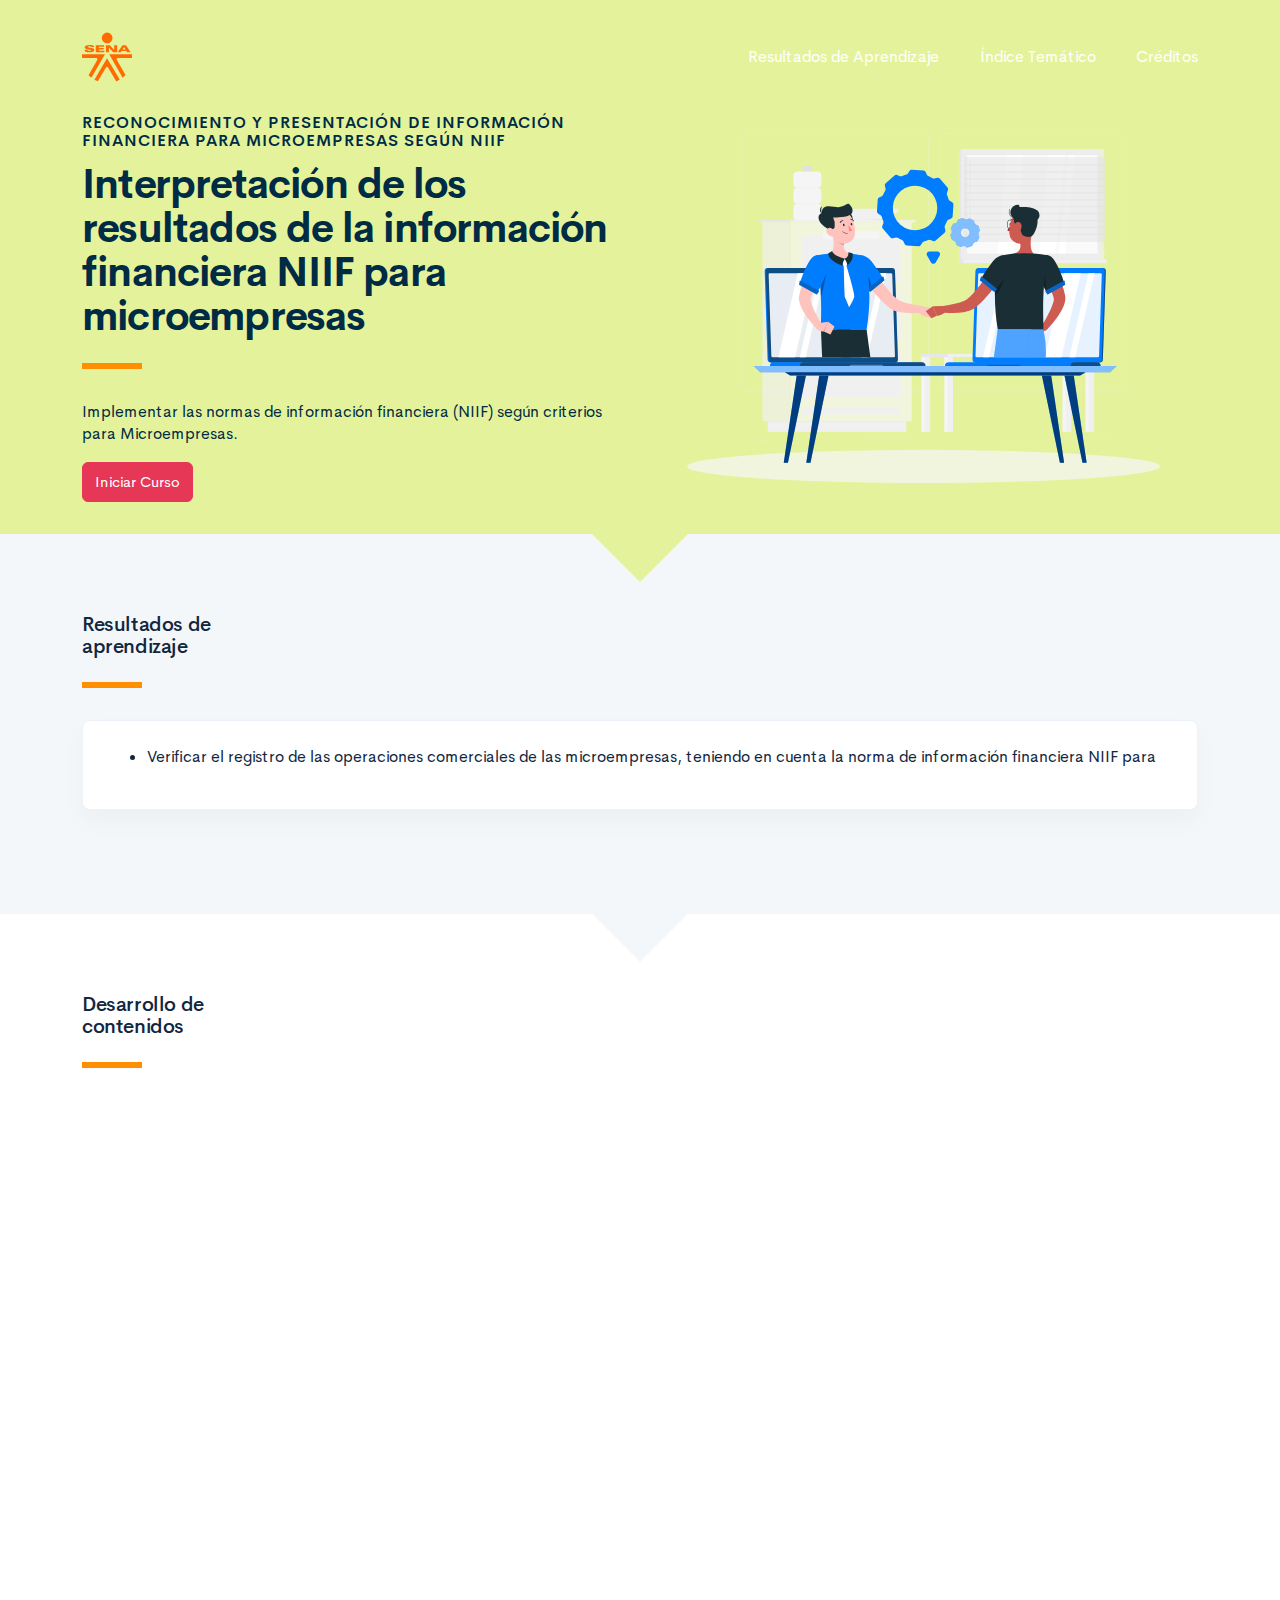
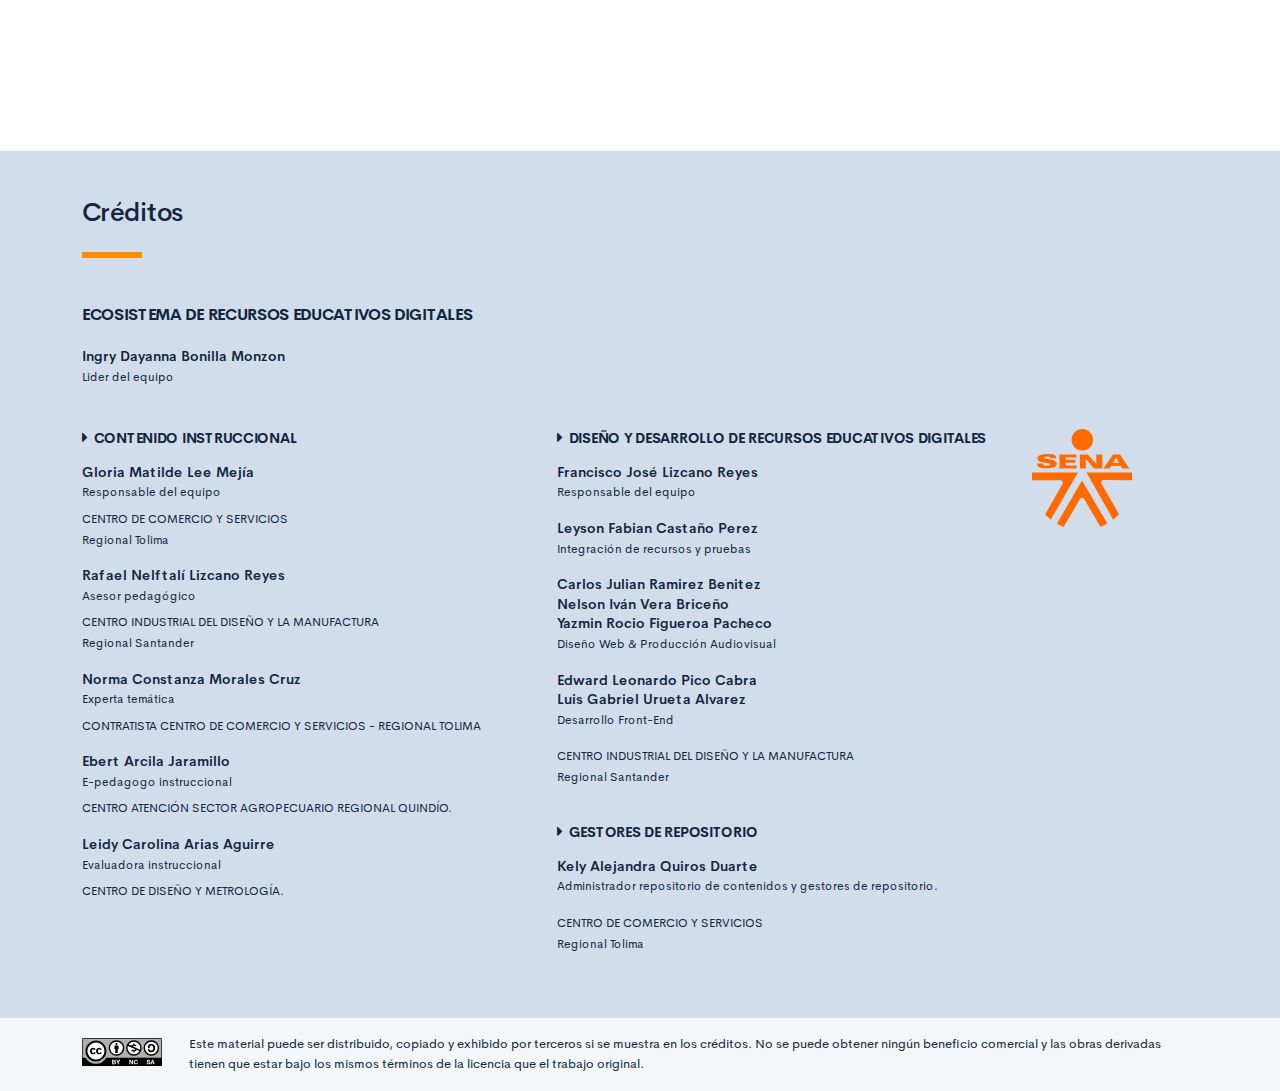
==== commit 7f2920b5: "ajuste titulos" ====
--- a/public/index.html
+++ b/public/index.html
@@ -32,10 +32,10 @@
                     <div class="curso-portada">
                         <div class="row align-items-center">
                             <div class="col-12 col-lg-6">
-                                <h3 class="curso-subtitulo" id="curso-titulo-componente">Fundamentos NIIF para microempresas</h3>
+                                <h3 class="curso-subtitulo" id="curso-titulo-componente">Reconocimiento y Presentación de Información Financiera para Microempresas según NIIF</h3>
                                 <h1 class="curso-titulo" id="curso-titulo-tema">Interpretación de los resultados de la información financiera NIIF para microempresas</h1>
                                 <div class="brand-line-primary"></div>
-                                <p class="curso-descripcion">Implementar las normas de información financiera (NIIF) según criterios para Microempresas.</p><a class="curso-btn-iniciar btn btn-light" href="main.html"><span>Iniciar Curso</span></a>
+                                <p class="curso-descripcion">Implementar las normas de información financiera (NIIF) según criterios para Microempresas.</p><a class="curso-btn-iniciar btn btn-danger" href="main.html"><span>Iniciar Curso</span></a>
                             </div>
                             <div class="col-12 col-lg-6 text-center">
                                 <div class="d-none d-lg-block"><img class="curso-imagen" src="assets/images/header/header_media.svg" /></div>
--- a/public/assets/css/main.css
+++ b/public/assets/css/main.css
@@ -3,6 +3,6 @@
  * Copyright 2011-2019 The Bootstrap Authors
  * Copyright 2011-2019 Twitter, Inc.
  * Licensed under MIT (https://github.com/twbs/bootstrap/blob/master/LICENSE)
- */:root{--blue: #2C7BE5;--indigo: #727cf5;--purple: #6b5eae;--pink: #ff679b;--red: #E63757;--orange: #fd7e14;--yellow: #F6C343;--green: #00D97E;--teal: #02a8b5;--cyan: #39afd1;--white: #fff;--gray: #95AAC9;--gray-dark: #3B506C;--primary: #12263F;--secondary: #6E84A3;--success: #00A99A;--info: #39afd1;--warning: #ff8f00;--danger: #E63757;--light: #EDF2F9;--dark: #000;--white: #fff;--breakpoint-xs: 0;--breakpoint-sm: 576px;--breakpoint-md: 768px;--breakpoint-lg: 992px;--breakpoint-xl: 1200px;--font-family-sans-serif: "Cerebri Sans", sans-serif;--font-family-monospace: "Courier New", monospace}*,*::before,*::after{box-sizing:border-box}html{font-family:sans-serif;line-height:1.15;-webkit-text-size-adjust:100%;-webkit-tap-highlight-color:rgba(0,0,0,0)}article,aside,figcaption,figure,footer,header,hgroup,main,nav,section{display:block}body{margin:0;font-family:"Cerebri Sans",sans-serif;font-size:.9375rem;font-weight:400;line-height:1.5;color:#12263F;text-align:left;background-color:#F3F7FA}[tabindex="-1"]:focus:not(:focus-visible){outline:0 !important}hr{box-sizing:content-box;height:0;overflow:visible}h1,h2,h3,h4,h5,h6{margin-top:0;margin-bottom:1.125rem}p{margin-top:0;margin-bottom:1rem}abbr[title],abbr[data-original-title]{text-decoration:underline;text-decoration:underline dotted;cursor:help;border-bottom:0;text-decoration-skip-ink:none}address{margin-bottom:1rem;font-style:normal;line-height:inherit}ol,ul,dl{margin-top:0;margin-bottom:1rem}ol ol,ul ul,ol ul,ul ol{margin-bottom:0}dt{font-weight:600}dd{margin-bottom:.5rem;margin-left:0}blockquote{margin:0 0 1rem}b,strong{font-weight:bolder}small{font-size:80%}sub,sup{position:relative;font-size:75%;line-height:0;vertical-align:baseline}sub{bottom:-.25em}sup{top:-.5em}a{color:#2C7BE5;text-decoration:none;background-color:transparent}a:hover{color:#104082;text-decoration:none}a:not([href]){color:inherit;text-decoration:none}a:not([href]):hover{color:inherit;text-decoration:none}pre,code,kbd,samp{font-family:"Courier New",monospace;font-size:1em}pre{margin-top:0;margin-bottom:1rem;overflow:auto}figure{margin:0 0 1rem}img{vertical-align:middle;border-style:none}svg{overflow:hidden;vertical-align:middle}table{border-collapse:collapse}caption{padding-top:1rem;padding-bottom:1rem;color:#95AAC9;text-align:left;caption-side:bottom}th{text-align:inherit}label{display:inline-block;margin-bottom:.5rem}button{border-radius:0}button:focus{outline:1px dotted;outline:5px auto -webkit-focus-ring-color}input,button,select,optgroup,textarea{margin:0;font-family:inherit;font-size:inherit;line-height:inherit}button,input{overflow:visible}button,select{text-transform:none}select{word-wrap:normal}button,[type="button"],[type="reset"],[type="submit"]{-webkit-appearance:button}button:not(:disabled),[type="button"]:not(:disabled),[type="reset"]:not(:disabled),[type="submit"]:not(:disabled){cursor:pointer}button::-moz-focus-inner,[type="button"]::-moz-focus-inner,[type="reset"]::-moz-focus-inner,[type="submit"]::-moz-focus-inner{padding:0;border-style:none}input[type="radio"],input[type="checkbox"]{box-sizing:border-box;padding:0}input[type="date"],input[type="time"],input[type="datetime-local"],input[type="month"]{-webkit-appearance:listbox}textarea{overflow:auto;resize:vertical}fieldset{min-width:0;padding:0;margin:0;border:0}legend{display:block;width:100%;max-width:100%;padding:0;margin-bottom:.5rem;font-size:1.5rem;line-height:inherit;color:inherit;white-space:normal}progress{vertical-align:baseline}[type="number"]::-webkit-inner-spin-button,[type="number"]::-webkit-outer-spin-button{height:auto}[type="search"]{outline-offset:-2px;-webkit-appearance:none}[type="search"]::-webkit-search-decoration{-webkit-appearance:none}::-webkit-file-upload-button{font:inherit;-webkit-appearance:button}output{display:inline-block}summary{display:list-item;cursor:pointer}template{display:none}[hidden]{display:none !important}h1,h2,h3,h4,h5,h6,.h1,.h2,.h3,.h4,.h5,.h6{margin-bottom:1.125rem;font-weight:500;line-height:1.1}h1,.h1{font-size:1.625rem}h2,.h2{font-size:1.25rem}h3,.h3{font-size:1.0625rem}h4,.h4{font-size:.9375rem}h5,.h5{font-size:.8125rem}h6,.h6{font-size:.625rem}.lead{font-size:1.17188rem;font-weight:300}.display-1{font-size:4rem;font-weight:600;line-height:1.1}.display-2{font-size:3.25rem;font-weight:600;line-height:1.1}.display-3{font-size:2.625rem;font-weight:600;line-height:1.1}.display-4{font-size:2rem;font-weight:600;line-height:1.1}hr{margin-top:1rem;margin-bottom:1rem;border:0;border-top:1px solid #E3EBF6}small,.small{font-size:.8125rem;font-weight:400}mark,.mark{padding:.2em;background-color:#fcf8e3}.list-unstyled{padding-left:0;list-style:none}.list-inline{padding-left:0;list-style:none}.list-inline-item{display:inline-block}.list-inline-item:not(:last-child){margin-right:6px}.initialism{font-size:90%;text-transform:uppercase}.blockquote{margin-bottom:1.5rem;font-size:1.17188rem}.blockquote-footer{display:block;font-size:.8125rem;color:#95AAC9}.blockquote-footer::before{content:"\2014\00A0"}.img-fluid{max-width:100%;height:auto}.img-thumbnail{padding:.25rem;background-color:#F3F7FA;border:1px solid #E3EBF6;border-radius:.375rem;max-width:100%;height:auto}.figure{display:inline-block}.figure-img{margin-bottom:.75rem;line-height:1}.figure-caption{font-size:.8125rem;color:#95AAC9}code{font-size:87.5%;color:#2C7BE5;word-wrap:break-word}a>code{color:inherit}kbd{padding:.2rem .4rem;font-size:87.5%;color:#fff;background-color:#283E59;border-radius:.25rem}kbd kbd{padding:0;font-size:100%;font-weight:600}pre{display:block;font-size:87.5%;color:#283E59}pre code{font-size:inherit;color:inherit;word-break:normal}.pre-scrollable{max-height:340px;overflow-y:scroll}.container{width:100%;padding-right:12px;padding-left:12px;margin-right:auto;margin-left:auto}@media (min-width: 576px){.container{max-width:540px}}@media (min-width: 768px){.container{max-width:720px}}@media (min-width: 992px){.container{max-width:960px}}@media (min-width: 1200px){.container{max-width:1140px}}.container-fluid,.container-sm,.container-md,.container-lg,.container-xl{width:100%;padding-right:12px;padding-left:12px;margin-right:auto;margin-left:auto}@media (min-width: 576px){.container,.container-sm{max-width:540px}}@media (min-width: 768px){.container,.container-sm,.container-md{max-width:720px}}@media (min-width: 992px){.container,.container-sm,.container-md,.container-lg{max-width:960px}}@media (min-width: 1200px){.container,.container-sm,.container-md,.container-lg,.container-xl{max-width:1140px}}.row{display:flex;flex-wrap:wrap;margin-right:-12px;margin-left:-12px}.no-gutters{margin-right:0;margin-left:0}.no-gutters>.col,.no-gutters>[class*="col-"]{padding-right:0;padding-left:0}.col-1,.col-2,.col-3,.col-4,.col-5,.col-6,.col-7,.col-8,.col-9,.col-10,.col-11,.col-12,.col,.col-auto,.col-sm-1,.col-sm-2,.col-sm-3,.col-sm-4,.col-sm-5,.col-sm-6,.col-sm-7,.col-sm-8,.col-sm-9,.col-sm-10,.col-sm-11,.col-sm-12,.col-sm,.col-sm-auto,.col-md-1,.col-md-2,.col-md-3,.col-md-4,.col-md-5,.col-md-6,.col-md-7,.col-md-8,.col-md-9,.col-md-10,.col-md-11,.col-md-12,.col-md,.col-md-auto,.col-lg-1,.col-lg-2,.col-lg-3,.col-lg-4,.col-lg-5,.col-lg-6,.col-lg-7,.col-lg-8,.col-lg-9,.col-lg-10,.col-lg-11,.col-lg-12,.col-lg,.col-lg-auto,.col-xl-1,.col-xl-2,.col-xl-3,.col-xl-4,.col-xl-5,.col-xl-6,.col-xl-7,.col-xl-8,.col-xl-9,.col-xl-10,.col-xl-11,.col-xl-12,.col-xl,.col-xl-auto{position:relative;width:100%;padding-right:12px;padding-left:12px}.col{flex-basis:0;flex-grow:1;max-width:100%}.row-cols-1>*{flex:0 0 100%;max-width:100%}.row-cols-2>*{flex:0 0 50%;max-width:50%}.row-cols-3>*{flex:0 0 33.33333%;max-width:33.33333%}.row-cols-4>*{flex:0 0 25%;max-width:25%}.row-cols-5>*{flex:0 0 20%;max-width:20%}.row-cols-6>*{flex:0 0 16.66667%;max-width:16.66667%}.col-auto{flex:0 0 auto;width:auto;max-width:100%}.col-1{flex:0 0 8.33333%;max-width:8.33333%}.col-2{flex:0 0 16.66667%;max-width:16.66667%}.col-3{flex:0 0 25%;max-width:25%}.col-4{flex:0 0 33.33333%;max-width:33.33333%}.col-5{flex:0 0 41.66667%;max-width:41.66667%}.col-6{flex:0 0 50%;max-width:50%}.col-7{flex:0 0 58.33333%;max-width:58.33333%}.col-8{flex:0 0 66.66667%;max-width:66.66667%}.col-9{flex:0 0 75%;max-width:75%}.col-10{flex:0 0 83.33333%;max-width:83.33333%}.col-11{flex:0 0 91.66667%;max-width:91.66667%}.col-12{flex:0 0 100%;max-width:100%}.order-first{order:-1}.order-last{order:13}.order-0{order:0}.order-1{order:1}.order-2{order:2}.order-3{order:3}.order-4{order:4}.order-5{order:5}.order-6{order:6}.order-7{order:7}.order-8{order:8}.order-9{order:9}.order-10{order:10}.order-11{order:11}.order-12{order:12}.offset-1{margin-left:8.33333%}.offset-2{margin-left:16.66667%}.offset-3{margin-left:25%}.offset-4{margin-left:33.33333%}.offset-5{margin-left:41.66667%}.offset-6{margin-left:50%}.offset-7{margin-left:58.33333%}.offset-8{margin-left:66.66667%}.offset-9{margin-left:75%}.offset-10{margin-left:83.33333%}.offset-11{margin-left:91.66667%}@media (min-width: 576px){.col-sm{flex-basis:0;flex-grow:1;max-width:100%}.row-cols-sm-1>*{flex:0 0 100%;max-width:100%}.row-cols-sm-2>*{flex:0 0 50%;max-width:50%}.row-cols-sm-3>*{flex:0 0 33.33333%;max-width:33.33333%}.row-cols-sm-4>*{flex:0 0 25%;max-width:25%}.row-cols-sm-5>*{flex:0 0 20%;max-width:20%}.row-cols-sm-6>*{flex:0 0 16.66667%;max-width:16.66667%}.col-sm-auto{flex:0 0 auto;width:auto;max-width:100%}.col-sm-1{flex:0 0 8.33333%;max-width:8.33333%}.col-sm-2{flex:0 0 16.66667%;max-width:16.66667%}.col-sm-3{flex:0 0 25%;max-width:25%}.col-sm-4{flex:0 0 33.33333%;max-width:33.33333%}.col-sm-5{flex:0 0 41.66667%;max-width:41.66667%}.col-sm-6{flex:0 0 50%;max-width:50%}.col-sm-7{flex:0 0 58.33333%;max-width:58.33333%}.col-sm-8{flex:0 0 66.66667%;max-width:66.66667%}.col-sm-9{flex:0 0 75%;max-width:75%}.col-sm-10{flex:0 0 83.33333%;max-width:83.33333%}.col-sm-11{flex:0 0 91.66667%;max-width:91.66667%}.col-sm-12{flex:0 0 100%;max-width:100%}.order-sm-first{order:-1}.order-sm-last{order:13}.order-sm-0{order:0}.order-sm-1{order:1}.order-sm-2{order:2}.order-sm-3{order:3}.order-sm-4{order:4}.order-sm-5{order:5}.order-sm-6{order:6}.order-sm-7{order:7}.order-sm-8{order:8}.order-sm-9{order:9}.order-sm-10{order:10}.order-sm-11{order:11}.order-sm-12{order:12}.offset-sm-0{margin-left:0}.offset-sm-1{margin-left:8.33333%}.offset-sm-2{margin-left:16.66667%}.offset-sm-3{margin-left:25%}.offset-sm-4{margin-left:33.33333%}.offset-sm-5{margin-left:41.66667%}.offset-sm-6{margin-left:50%}.offset-sm-7{margin-left:58.33333%}.offset-sm-8{margin-left:66.66667%}.offset-sm-9{margin-left:75%}.offset-sm-10{margin-left:83.33333%}.offset-sm-11{margin-left:91.66667%}}@media (min-width: 768px){.col-md{flex-basis:0;flex-grow:1;max-width:100%}.row-cols-md-1>*{flex:0 0 100%;max-width:100%}.row-cols-md-2>*{flex:0 0 50%;max-width:50%}.row-cols-md-3>*{flex:0 0 33.33333%;max-width:33.33333%}.row-cols-md-4>*{flex:0 0 25%;max-width:25%}.row-cols-md-5>*{flex:0 0 20%;max-width:20%}.row-cols-md-6>*{flex:0 0 16.66667%;max-width:16.66667%}.col-md-auto{flex:0 0 auto;width:auto;max-width:100%}.col-md-1{flex:0 0 8.33333%;max-width:8.33333%}.col-md-2{flex:0 0 16.66667%;max-width:16.66667%}.col-md-3{flex:0 0 25%;max-width:25%}.col-md-4{flex:0 0 33.33333%;max-width:33.33333%}.col-md-5{flex:0 0 41.66667%;max-width:41.66667%}.col-md-6{flex:0 0 50%;max-width:50%}.col-md-7{flex:0 0 58.33333%;max-width:58.33333%}.col-md-8{flex:0 0 66.66667%;max-width:66.66667%}.col-md-9{flex:0 0 75%;max-width:75%}.col-md-10{flex:0 0 83.33333%;max-width:83.33333%}.col-md-11{flex:0 0 91.66667%;max-width:91.66667%}.col-md-12{flex:0 0 100%;max-width:100%}.order-md-first{order:-1}.order-md-last{order:13}.order-md-0{order:0}.order-md-1{order:1}.order-md-2{order:2}.order-md-3{order:3}.order-md-4{order:4}.order-md-5{order:5}.order-md-6{order:6}.order-md-7{order:7}.order-md-8{order:8}.order-md-9{order:9}.order-md-10{order:10}.order-md-11{order:11}.order-md-12{order:12}.offset-md-0{margin-left:0}.offset-md-1{margin-left:8.33333%}.offset-md-2{margin-left:16.66667%}.offset-md-3{margin-left:25%}.offset-md-4{margin-left:33.33333%}.offset-md-5{margin-left:41.66667%}.offset-md-6{margin-left:50%}.offset-md-7{margin-left:58.33333%}.offset-md-8{margin-left:66.66667%}.offset-md-9{margin-left:75%}.offset-md-10{margin-left:83.33333%}.offset-md-11{margin-left:91.66667%}}@media (min-width: 992px){.col-lg{flex-basis:0;flex-grow:1;max-width:100%}.row-cols-lg-1>*{flex:0 0 100%;max-width:100%}.row-cols-lg-2>*{flex:0 0 50%;max-width:50%}.row-cols-lg-3>*{flex:0 0 33.33333%;max-width:33.33333%}.row-cols-lg-4>*{flex:0 0 25%;max-width:25%}.row-cols-lg-5>*{flex:0 0 20%;max-width:20%}.row-cols-lg-6>*{flex:0 0 16.66667%;max-width:16.66667%}.col-lg-auto{flex:0 0 auto;width:auto;max-width:100%}.col-lg-1{flex:0 0 8.33333%;max-width:8.33333%}.col-lg-2{flex:0 0 16.66667%;max-width:16.66667%}.col-lg-3{flex:0 0 25%;max-width:25%}.col-lg-4{flex:0 0 33.33333%;max-width:33.33333%}.col-lg-5{flex:0 0 41.66667%;max-width:41.66667%}.col-lg-6{flex:0 0 50%;max-width:50%}.col-lg-7{flex:0 0 58.33333%;max-width:58.33333%}.col-lg-8{flex:0 0 66.66667%;max-width:66.66667%}.col-lg-9{flex:0 0 75%;max-width:75%}.col-lg-10{flex:0 0 83.33333%;max-width:83.33333%}.col-lg-11{flex:0 0 91.66667%;max-width:91.66667%}.col-lg-12{flex:0 0 100%;max-width:100%}.order-lg-first{order:-1}.order-lg-last{order:13}.order-lg-0{order:0}.order-lg-1{order:1}.order-lg-2{order:2}.order-lg-3{order:3}.order-lg-4{order:4}.order-lg-5{order:5}.order-lg-6{order:6}.order-lg-7{order:7}.order-lg-8{order:8}.order-lg-9{order:9}.order-lg-10{order:10}.order-lg-11{order:11}.order-lg-12{order:12}.offset-lg-0{margin-left:0}.offset-lg-1{margin-left:8.33333%}.offset-lg-2{margin-left:16.66667%}.offset-lg-3{margin-left:25%}.offset-lg-4{margin-left:33.33333%}.offset-lg-5{margin-left:41.66667%}.offset-lg-6{margin-left:50%}.offset-lg-7{margin-left:58.33333%}.offset-lg-8{margin-left:66.66667%}.offset-lg-9{margin-left:75%}.offset-lg-10{margin-left:83.33333%}.offset-lg-11{margin-left:91.66667%}}@media (min-width: 1200px){.col-xl{flex-basis:0;flex-grow:1;max-width:100%}.row-cols-xl-1>*{flex:0 0 100%;max-width:100%}.row-cols-xl-2>*{flex:0 0 50%;max-width:50%}.row-cols-xl-3>*{flex:0 0 33.33333%;max-width:33.33333%}.row-cols-xl-4>*{flex:0 0 25%;max-width:25%}.row-cols-xl-5>*{flex:0 0 20%;max-width:20%}.row-cols-xl-6>*{flex:0 0 16.66667%;max-width:16.66667%}.col-xl-auto{flex:0 0 auto;width:auto;max-width:100%}.col-xl-1{flex:0 0 8.33333%;max-width:8.33333%}.col-xl-2{flex:0 0 16.66667%;max-width:16.66667%}.col-xl-3{flex:0 0 25%;max-width:25%}.col-xl-4{flex:0 0 33.33333%;max-width:33.33333%}.col-xl-5{flex:0 0 41.66667%;max-width:41.66667%}.col-xl-6{flex:0 0 50%;max-width:50%}.col-xl-7{flex:0 0 58.33333%;max-width:58.33333%}.col-xl-8{flex:0 0 66.66667%;max-width:66.66667%}.col-xl-9{flex:0 0 75%;max-width:75%}.col-xl-10{flex:0 0 83.33333%;max-width:83.33333%}.col-xl-11{flex:0 0 91.66667%;max-width:91.66667%}.col-xl-12{flex:0 0 100%;max-width:100%}.order-xl-first{order:-1}.order-xl-last{order:13}.order-xl-0{order:0}.order-xl-1{order:1}.order-xl-2{order:2}.order-xl-3{order:3}.order-xl-4{order:4}.order-xl-5{order:5}.order-xl-6{order:6}.order-xl-7{order:7}.order-xl-8{order:8}.order-xl-9{order:9}.order-xl-10{order:10}.order-xl-11{order:11}.order-xl-12{order:12}.offset-xl-0{margin-left:0}.offset-xl-1{margin-left:8.33333%}.offset-xl-2{margin-left:16.66667%}.offset-xl-3{margin-left:25%}.offset-xl-4{margin-left:33.33333%}.offset-xl-5{margin-left:41.66667%}.offset-xl-6{margin-left:50%}.offset-xl-7{margin-left:58.33333%}.offset-xl-8{margin-left:66.66667%}.offset-xl-9{margin-left:75%}.offset-xl-10{margin-left:83.33333%}.offset-xl-11{margin-left:91.66667%}}.table{width:100%;margin-bottom:1.5rem;color:#12263F}.table th,.table td{padding:1rem;vertical-align:top;border-top:1px solid #EDF2F9}.table thead th{vertical-align:bottom;border-bottom:2px solid #EDF2F9}.table tbody+tbody{border-top:2px solid #EDF2F9}.table-sm th,.table-sm td{padding:1rem}.table-bordered{border:1px solid #EDF2F9}.table-bordered th,.table-bordered td{border:1px solid #EDF2F9}.table-bordered thead th,.table-bordered thead td{border-bottom-width:2px}.table-borderless th,.table-borderless td,.table-borderless thead th,.table-borderless tbody+tbody{border:0}.table-striped tbody tr:nth-of-type(even){background-color:#F9FBFD}.table-hover tbody tr:hover{color:#12263F;background-color:#F9FBFD}.table-primary,.table-primary>th,.table-primary>td{background-color:#bdc2c9}.table-primary th,.table-primary td,.table-primary thead th,.table-primary tbody+tbody{border-color:#848e9b}.table-hover .table-primary:hover{background-color:#afb5be}.table-hover .table-primary:hover>td,.table-hover .table-primary:hover>th{background-color:#afb5be}.table-secondary,.table-secondary>th,.table-secondary>td{background-color:#d6dde5}.table-secondary th,.table-secondary td,.table-secondary thead th,.table-secondary tbody+tbody{border-color:#b4bfcf}.table-hover .table-secondary:hover{background-color:#c6d0db}.table-hover .table-secondary:hover>td,.table-hover .table-secondary:hover>th{background-color:#c6d0db}.table-success,.table-success>th,.table-success>td{background-color:#b8e7e3}.table-success th,.table-success td,.table-success thead th,.table-success tbody+tbody{border-color:#7ad2ca}.table-hover .table-success:hover{background-color:#a5e1db}.table-hover .table-success:hover>td,.table-hover .table-success:hover>th{background-color:#a5e1db}.table-info,.table-info>th,.table-info>td{background-color:#c8e9f2}.table-info th,.table-info td,.table-info thead th,.table-info tbody+tbody{border-color:#98d5e7}.table-hover .table-info:hover{background-color:#b3e1ed}.table-hover .table-info:hover>td,.table-hover .table-info:hover>th{background-color:#b3e1ed}.table-warning,.table-warning>th,.table-warning>td{background-color:#ffe0b8}.table-warning th,.table-warning td,.table-warning thead th,.table-warning tbody+tbody{border-color:#ffc57a}.table-hover .table-warning:hover{background-color:#ffd59f}.table-hover .table-warning:hover>td,.table-hover .table-warning:hover>th{background-color:#ffd59f}.table-danger,.table-danger>th,.table-danger>td{background-color:#f8c7d0}.table-danger th,.table-danger td,.table-danger thead th,.table-danger tbody+tbody{border-color:#f297a8}.table-hover .table-danger:hover{background-color:#f5b0bd}.table-hover .table-danger:hover>td,.table-hover .table-danger:hover>th{background-color:#f5b0bd}.table-light,.table-light>th,.table-light>td{background-color:#fafbfd}.table-light th,.table-light td,.table-light thead th,.table-light tbody+tbody{border-color:#f6f8fc}.table-hover .table-light:hover{background-color:#e8ecf6}.table-hover .table-light:hover>td,.table-hover .table-light:hover>th{background-color:#e8ecf6}.table-dark,.table-dark>th,.table-dark>td{background-color:#b8b8b8}.table-dark th,.table-dark td,.table-dark thead th,.table-dark tbody+tbody{border-color:#7a7a7a}.table-hover .table-dark:hover{background-color:#ababab}.table-hover .table-dark:hover>td,.table-hover .table-dark:hover>th{background-color:#ababab}.table-white,.table-white>th,.table-white>td{background-color:#fff}.table-white th,.table-white td,.table-white thead th,.table-white tbody+tbody{border-color:#fff}.table-hover .table-white:hover{background-color:#f2f2f2}.table-hover .table-white:hover>td,.table-hover .table-white:hover>th{background-color:#f2f2f2}.table-active,.table-active>th,.table-active>td{background-color:#F9FBFD}.table-hover .table-active:hover{background-color:#e6eef7}.table-hover .table-active:hover>td,.table-hover .table-active:hover>th{background-color:#e6eef7}.table .thead-dark th{color:#fff;background-color:#3B506C;border-color:#496285}.table .thead-light th{color:#95AAC9;background-color:#F9FBFD;border-color:#EDF2F9}.table-dark{color:#fff;background-color:#3B506C}.table-dark th,.table-dark td,.table-dark thead th{border-color:#496285}.table-dark.table-bordered{border:0}.table-dark.table-striped tbody tr:nth-of-type(even){background-color:rgba(255,255,255,0.05)}.table-dark.table-hover tbody tr:hover{color:#fff;background-color:rgba(255,255,255,0.075)}@media (max-width: 575.98px){.table-responsive-sm{display:block;width:100%;overflow-x:auto;-webkit-overflow-scrolling:touch}.table-responsive-sm>.table-bordered{border:0}}@media (max-width: 767.98px){.table-responsive-md{display:block;width:100%;overflow-x:auto;-webkit-overflow-scrolling:touch}.table-responsive-md>.table-bordered{border:0}}@media (max-width: 991.98px){.table-responsive-lg{display:block;width:100%;overflow-x:auto;-webkit-overflow-scrolling:touch}.table-responsive-lg>.table-bordered{border:0}}@media (max-width: 1199.98px){.table-responsive-xl{display:block;width:100%;overflow-x:auto;-webkit-overflow-scrolling:touch}.table-responsive-xl>.table-bordered{border:0}}.table-responsive{display:block;width:100%;overflow-x:auto;-webkit-overflow-scrolling:touch}.table-responsive>.table-bordered{border:0}.form-control{display:block;width:100%;height:calc(1.5em + 1rem + 2px);padding:.5rem .75rem;font-size:.9375rem;font-weight:400;line-height:1.5;color:#12263F;background-color:#fff;background-clip:padding-box;border:1px solid #D2DDEC;border-radius:.375rem;transition:border-color 0.15s ease-in-out,box-shadow 0.15s ease-in-out}@media (prefers-reduced-motion: reduce){.form-control{transition:none}}.form-control::-ms-expand{background-color:transparent;border:0}.form-control:-moz-focusring{color:transparent;text-shadow:0 0 0 #12263F}.form-control:focus{color:#12263F;background-color:#fff;border-color:#12263F;outline:0;box-shadow:rgba(0,0,0,0)}.form-control::placeholder{color:#B1C2D9;opacity:1}.form-control:disabled,.form-control[readonly]{background-color:#fff;opacity:1}select.form-control:focus::-ms-value{color:#12263F;background-color:#fff}.form-control-file,.form-control-range{display:block;width:100%}.col-form-label{padding-top:calc(.5rem + 1px);padding-bottom:calc(.5rem + 1px);margin-bottom:0;font-size:inherit;line-height:1.5}.col-form-label-lg{padding-top:calc(.75rem + 1px);padding-bottom:calc(.75rem + 1px);font-size:.9375rem;line-height:1.5}.col-form-label-sm{padding-top:calc(.125rem + 1px);padding-bottom:calc(.125rem + 1px);font-size:.8125rem;line-height:1.75}.form-control-plaintext{display:block;width:100%;padding:.5rem 0;margin-bottom:0;font-size:.9375rem;line-height:1.5;color:#12263F;background-color:transparent;border:solid transparent;border-width:1px 0}.form-control-plaintext.form-control-sm,.form-control-plaintext.form-control-lg{padding-right:0;padding-left:0}.form-control-sm{height:calc(1.75em + .25rem + 2px);padding:.125rem .5rem;font-size:.8125rem;line-height:1.75;border-radius:.25rem}.form-control-lg{height:calc(1.5em + 1.5rem + 2px);padding:.75rem 1.25rem;font-size:.9375rem;line-height:1.5;border-radius:.5rem}select.form-control[size],select.form-control[multiple]{height:auto}textarea.form-control{height:auto}.form-group{margin-bottom:1.375rem}.form-text{display:block;margin-top:.25rem}.form-row{display:flex;flex-wrap:wrap;margin-right:-5px;margin-left:-5px}.form-row>.col,.form-row>[class*="col-"]{padding-right:5px;padding-left:5px}.form-check{position:relative;display:block;padding-left:1.25rem}.form-check-input{position:absolute;margin-top:.3rem;margin-left:-1.25rem}.form-check-input[disabled] ~ .form-check-label,.form-check-input:disabled ~ .form-check-label{color:#95AAC9}.form-check-label{margin-bottom:0}.form-check-inline{display:inline-flex;align-items:center;padding-left:0;margin-right:.75rem}.form-check-inline .form-check-input{position:static;margin-top:0;margin-right:.3125rem;margin-left:0}.valid-feedback{display:none;width:100%;margin-top:.25rem;font-size:.8125rem;color:#00A99A}.valid-tooltip{position:absolute;top:100%;z-index:5;display:none;max-width:100%;padding:.25rem .5rem;margin-top:.1rem;font-size:.8125rem;line-height:1.5;color:#fff;background-color:#00a99a;border-radius:.375rem}.was-validated :valid ~ .valid-feedback,.was-validated :valid ~ .valid-tooltip,.is-valid ~ .valid-feedback,.is-valid ~ .valid-tooltip{display:block}.was-validated .form-control:valid,.form-control.is-valid{border-color:#00A99A}.was-validated .form-control:valid:focus,.form-control.is-valid:focus{border-color:#00A99A;box-shadow:0 0 0 .15rem rgba(0,169,154,0.25)}.was-validated .custom-select:valid,.custom-select.is-valid{border-color:#00A99A}.was-validated .custom-select:valid:focus,.custom-select.is-valid:focus{border-color:#00A99A;box-shadow:0 0 0 .15rem rgba(0,169,154,0.25)}.was-validated .form-check-input:valid ~ .form-check-label,.form-check-input.is-valid ~ .form-check-label{color:#00A99A}.was-validated .form-check-input:valid ~ .valid-feedback,.was-validated .form-check-input:valid ~ .valid-tooltip,.form-check-input.is-valid ~ .valid-feedback,.form-check-input.is-valid ~ .valid-tooltip{display:block}.was-validated .custom-control-input:valid ~ .custom-control-label,.custom-control-input.is-valid ~ .custom-control-label{color:#00A99A}.was-validated .custom-control-input:valid ~ .custom-control-label::before,.custom-control-input.is-valid ~ .custom-control-label::before{border-color:#00A99A}.was-validated .custom-control-input:valid:checked ~ .custom-control-label::before,.custom-control-input.is-valid:checked ~ .custom-control-label::before{border-color:#00dcc8;background-color:#00dcc8}.was-validated .custom-control-input:valid:focus ~ .custom-control-label::before,.custom-control-input.is-valid:focus ~ .custom-control-label::before{box-shadow:0 0 0 .15rem rgba(0,169,154,0.25)}.was-validated .custom-control-input:valid:focus:not(:checked) ~ .custom-control-label::before,.custom-control-input.is-valid:focus:not(:checked) ~ .custom-control-label::before{border-color:#00A99A}.was-validated .custom-file-input:valid ~ .custom-file-label,.custom-file-input.is-valid ~ .custom-file-label{border-color:#00A99A}.was-validated .custom-file-input:valid:focus ~ .custom-file-label,.custom-file-input.is-valid:focus ~ .custom-file-label{border-color:#00A99A;box-shadow:0 0 0 .15rem rgba(0,169,154,0.25)}.invalid-feedback{display:none;width:100%;margin-top:.25rem;font-size:.8125rem;color:#E63757}.invalid-tooltip{position:absolute;top:100%;z-index:5;display:none;max-width:100%;padding:.25rem .5rem;margin-top:.1rem;font-size:.8125rem;line-height:1.5;color:#fff;background-color:#e63757;border-radius:.375rem}.was-validated :invalid ~ .invalid-feedback,.was-validated :invalid ~ .invalid-tooltip,.is-invalid ~ .invalid-feedback,.is-invalid ~ .invalid-tooltip{display:block}.was-validated .form-control:invalid,.form-control.is-invalid{border-color:#E63757}.was-validated .form-control:invalid:focus,.form-control.is-invalid:focus{border-color:#E63757;box-shadow:0 0 0 .15rem rgba(230,55,87,0.25)}.was-validated .custom-select:invalid,.custom-select.is-invalid{border-color:#E63757}.was-validated .custom-select:invalid:focus,.custom-select.is-invalid:focus{border-color:#E63757;box-shadow:0 0 0 .15rem rgba(230,55,87,0.25)}.was-validated .form-check-input:invalid ~ .form-check-label,.form-check-input.is-invalid ~ .form-check-label{color:#E63757}.was-validated .form-check-input:invalid ~ .invalid-feedback,.was-validated .form-check-input:invalid ~ .invalid-tooltip,.form-check-input.is-invalid ~ .invalid-feedback,.form-check-input.is-invalid ~ .invalid-tooltip{display:block}.was-validated .custom-control-input:invalid ~ .custom-control-label,.custom-control-input.is-invalid ~ .custom-control-label{color:#E63757}.was-validated .custom-control-input:invalid ~ .custom-control-label::before,.custom-control-input.is-invalid ~ .custom-control-label::before{border-color:#E63757}.was-validated .custom-control-input:invalid:checked ~ .custom-control-label::before,.custom-control-input.is-invalid:checked ~ .custom-control-label::before{border-color:#ec647d;background-color:#ec647d}.was-validated .custom-control-input:invalid:focus ~ .custom-control-label::before,.custom-control-input.is-invalid:focus ~ .custom-control-label::before{box-shadow:0 0 0 .15rem rgba(230,55,87,0.25)}.was-validated .custom-control-input:invalid:focus:not(:checked) ~ .custom-control-label::before,.custom-control-input.is-invalid:focus:not(:checked) ~ .custom-control-label::before{border-color:#E63757}.was-validated .custom-file-input:invalid ~ .custom-file-label,.custom-file-input.is-invalid ~ .custom-file-label{border-color:#E63757}.was-validated .custom-file-input:invalid:focus ~ .custom-file-label,.custom-file-input.is-invalid:focus ~ .custom-file-label{border-color:#E63757;box-shadow:0 0 0 .15rem rgba(230,55,87,0.25)}.form-inline{display:flex;flex-flow:row wrap;align-items:center}.form-inline .form-check{width:100%}@media (min-width: 576px){.form-inline label{display:flex;align-items:center;justify-content:center;margin-bottom:0}.form-inline .form-group{display:flex;flex:0 0 auto;flex-flow:row wrap;align-items:center;margin-bottom:0}.form-inline .form-control{display:inline-block;width:auto;vertical-align:middle}.form-inline .form-control-plaintext{display:inline-block}.form-inline .input-group,.form-inline .custom-select{width:auto}.form-inline .form-check{display:flex;align-items:center;justify-content:center;width:auto;padding-left:0}.form-inline .form-check-input{position:relative;flex-shrink:0;margin-top:0;margin-right:.25rem;margin-left:0}.form-inline .custom-control{align-items:center;justify-content:center}.form-inline .custom-control-label{margin-bottom:0}}.btn{display:inline-block;font-weight:400;color:#12263F;text-align:center;vertical-align:middle;cursor:pointer;user-select:none;background-color:transparent;border:1px solid transparent;padding:.5rem .75rem;font-size:.9375rem;line-height:1.5;border-radius:.375rem;transition:color 0.15s ease-in-out,background-color 0.15s ease-in-out,border-color 0.15s ease-in-out,box-shadow 0.15s ease-in-out}@media (prefers-reduced-motion: reduce){.btn{transition:none}}.btn:hover{color:#12263F;text-decoration:none}.btn:focus,.btn.focus{outline:0;box-shadow:0 0 0 .15rem rgba(18,38,63,0.25)}.btn.disabled,.btn:disabled{opacity:.65}a.btn.disabled,fieldset:disabled a.btn{pointer-events:none}.btn-primary{color:#fff;background-color:#12263F;border-color:#12263F}.btn-primary:hover{color:#fff;background-color:#0a1421;border-color:#070e17}.btn-primary:focus,.btn-primary.focus{color:#fff;background-color:#0a1421;border-color:#070e17;box-shadow:0 0 0 .15rem rgba(54,71,92,0.5)}.btn-primary.disabled,.btn-primary:disabled{color:#fff;background-color:#12263F;border-color:#12263F}.btn-primary:not(:disabled):not(.disabled):active,.btn-primary:not(:disabled):not(.disabled).active,.show>.btn-primary.dropdown-toggle{color:#fff;background-color:#070e17;border-color:#04080d}.btn-primary:not(:disabled):not(.disabled):active:focus,.btn-primary:not(:disabled):not(.disabled).active:focus,.show>.btn-primary.dropdown-toggle:focus{box-shadow:0 0 0 .15rem rgba(54,71,92,0.5)}.btn-secondary{color:#fff;background-color:#6E84A3;border-color:#6E84A3}.btn-secondary:hover{color:#fff;background-color:#5b7190;border-color:#566b88}.btn-secondary:focus,.btn-secondary.focus{color:#fff;background-color:#5b7190;border-color:#566b88;box-shadow:0 0 0 .15rem rgba(132,150,177,0.5)}.btn-secondary.disabled,.btn-secondary:disabled{color:#fff;background-color:#6E84A3;border-color:#6E84A3}.btn-secondary:not(:disabled):not(.disabled):active,.btn-secondary:not(:disabled):not(.disabled).active,.show>.btn-secondary.dropdown-toggle{color:#fff;background-color:#566b88;border-color:#516580}.btn-secondary:not(:disabled):not(.disabled):active:focus,.btn-secondary:not(:disabled):not(.disabled).active:focus,.show>.btn-secondary.dropdown-toggle:focus{box-shadow:0 0 0 .15rem rgba(132,150,177,0.5)}.btn-success{color:#fff;background-color:#00A99A;border-color:#00A99A}.btn-success:hover{color:#fff;background-color:#008377;border-color:#00766c}.btn-success:focus,.btn-success.focus{color:#fff;background-color:#008377;border-color:#00766c;box-shadow:0 0 0 .15rem rgba(38,182,169,0.5)}.btn-success.disabled,.btn-success:disabled{color:#fff;background-color:#00A99A;border-color:#00A99A}.btn-success:not(:disabled):not(.disabled):active,.btn-success:not(:disabled):not(.disabled).active,.show>.btn-success.dropdown-toggle{color:#fff;background-color:#00766c;border-color:#006960}.btn-success:not(:disabled):not(.disabled):active:focus,.btn-success:not(:disabled):not(.disabled).active:focus,.show>.btn-success.dropdown-toggle:focus{box-shadow:0 0 0 .15rem rgba(38,182,169,0.5)}.btn-info{color:#fff;background-color:#39afd1;border-color:#39afd1}.btn-info:hover{color:#fff;background-color:#2b99b9;border-color:#2991ae}.btn-info:focus,.btn-info.focus{color:#fff;background-color:#2b99b9;border-color:#2991ae;box-shadow:0 0 0 .15rem rgba(87,187,216,0.5)}.btn-info.disabled,.btn-info:disabled{color:#fff;background-color:#39afd1;border-color:#39afd1}.btn-info:not(:disabled):not(.disabled):active,.btn-info:not(:disabled):not(.disabled).active,.show>.btn-info.dropdown-toggle{color:#fff;background-color:#2991ae;border-color:#2688a4}.btn-info:not(:disabled):not(.disabled):active:focus,.btn-info:not(:disabled):not(.disabled).active:focus,.show>.btn-info.dropdown-toggle:focus{box-shadow:0 0 0 .15rem rgba(87,187,216,0.5)}.btn-warning{color:#283E59;background-color:#ff8f00;border-color:#ff8f00}.btn-warning:hover{color:#fff;background-color:#d97a00;border-color:#cc7200}.btn-warning:focus,.btn-warning.focus{color:#fff;background-color:#d97a00;border-color:#cc7200;box-shadow:0 0 0 .15rem rgba(223,131,13,0.5)}.btn-warning.disabled,.btn-warning:disabled{color:#283E59;background-color:#ff8f00;border-color:#ff8f00}.btn-warning:not(:disabled):not(.disabled):active,.btn-warning:not(:disabled):not(.disabled).active,.show>.btn-warning.dropdown-toggle{color:#fff;background-color:#cc7200;border-color:#bf6b00}.btn-warning:not(:disabled):not(.disabled):active:focus,.btn-warning:not(:disabled):not(.disabled).active:focus,.show>.btn-warning.dropdown-toggle:focus{box-shadow:0 0 0 .15rem rgba(223,131,13,0.5)}.btn-danger{color:#fff;background-color:#E63757;border-color:#E63757}.btn-danger:hover{color:#fff;background-color:#db1b3f;border-color:#d01a3b}.btn-danger:focus,.btn-danger.focus{color:#fff;background-color:#db1b3f;border-color:#d01a3b;box-shadow:0 0 0 .15rem rgba(234,85,112,0.5)}.btn-danger.disabled,.btn-danger:disabled{color:#fff;background-color:#E63757;border-color:#E63757}.btn-danger:not(:disabled):not(.disabled):active,.btn-danger:not(:disabled):not(.disabled).active,.show>.btn-danger.dropdown-toggle{color:#fff;background-color:#d01a3b;border-color:#c51938}.btn-danger:not(:disabled):not(.disabled):active:focus,.btn-danger:not(:disabled):not(.disabled).active:focus,.show>.btn-danger.dropdown-toggle:focus{box-shadow:0 0 0 .15rem rgba(234,85,112,0.5)}.btn-light{color:#283E59;background-color:#EDF2F9;border-color:#EDF2F9}.btn-light:hover{color:#283E59;background-color:#d0ddef;border-color:#c7d6ec}.btn-light:focus,.btn-light.focus{color:#283E59;background-color:#d0ddef;border-color:#c7d6ec;box-shadow:0 0 0 .15rem rgba(207,215,225,0.5)}.btn-light.disabled,.btn-light:disabled{color:#283E59;background-color:#EDF2F9;border-color:#EDF2F9}.btn-light:not(:disabled):not(.disabled):active,.btn-light:not(:disabled):not(.disabled).active,.show>.btn-light.dropdown-toggle{color:#283E59;background-color:#c7d6ec;border-color:#bdcfe9}.btn-light:not(:disabled):not(.disabled):active:focus,.btn-light:not(:disabled):not(.disabled).active:focus,.show>.btn-light.dropdown-toggle:focus{box-shadow:0 0 0 .15rem rgba(207,215,225,0.5)}.btn-dark{color:#fff;background-color:#000;border-color:#000}.btn-dark:hover{color:#fff;background-color:#000;border-color:#000}.btn-dark:focus,.btn-dark.focus{color:#fff;background-color:#000;border-color:#000;box-shadow:0 0 0 .15rem rgba(38,38,38,0.5)}.btn-dark.disabled,.btn-dark:disabled{color:#fff;background-color:#000;border-color:#000}.btn-dark:not(:disabled):not(.disabled):active,.btn-dark:not(:disabled):not(.disabled).active,.show>.btn-dark.dropdown-toggle{color:#fff;background-color:#000;border-color:#000}.btn-dark:not(:disabled):not(.disabled):active:focus,.btn-dark:not(:disabled):not(.disabled).active:focus,.show>.btn-dark.dropdown-toggle:focus{box-shadow:0 0 0 .15rem rgba(38,38,38,0.5)}.btn-white{color:#283E59;background-color:#fff;border-color:#fff}.btn-white:hover{color:#283E59;background-color:#ececec;border-color:#e6e6e6}.btn-white:focus,.btn-white.focus{color:#283E59;background-color:#ececec;border-color:#e6e6e6;box-shadow:0 0 0 .15rem rgba(223,226,230,0.5)}.btn-white.disabled,.btn-white:disabled{color:#283E59;background-color:#fff;border-color:#fff}.btn-white:not(:disabled):not(.disabled):active,.btn-white:not(:disabled):not(.disabled).active,.show>.btn-white.dropdown-toggle{color:#283E59;background-color:#e6e6e6;border-color:#dfdfdf}.btn-white:not(:disabled):not(.disabled):active:focus,.btn-white:not(:disabled):not(.disabled).active:focus,.show>.btn-white.dropdown-toggle:focus{box-shadow:0 0 0 .15rem rgba(223,226,230,0.5)}.btn-outline-primary{color:#12263F;border-color:#12263F}.btn-outline-primary:hover{color:#fff;background-color:#12263F;border-color:#12263F}.btn-outline-primary:focus,.btn-outline-primary.focus{box-shadow:0 0 0 .15rem rgba(18,38,63,0.5)}.btn-outline-primary.disabled,.btn-outline-primary:disabled{color:#12263F;background-color:transparent}.btn-outline-primary:not(:disabled):not(.disabled):active,.btn-outline-primary:not(:disabled):not(.disabled).active,.show>.btn-outline-primary.dropdown-toggle{color:#fff;background-color:#12263F;border-color:#12263F}.btn-outline-primary:not(:disabled):not(.disabled):active:focus,.btn-outline-primary:not(:disabled):not(.disabled).active:focus,.show>.btn-outline-primary.dropdown-toggle:focus{box-shadow:0 0 0 .15rem rgba(18,38,63,0.5)}.btn-outline-secondary{color:#6E84A3;border-color:#6E84A3}.btn-outline-secondary:hover{color:#fff;background-color:#6E84A3;border-color:#6E84A3}.btn-outline-secondary:focus,.btn-outline-secondary.focus{box-shadow:0 0 0 .15rem rgba(110,132,163,0.5)}.btn-outline-secondary.disabled,.btn-outline-secondary:disabled{color:#6E84A3;background-color:transparent}.btn-outline-secondary:not(:disabled):not(.disabled):active,.btn-outline-secondary:not(:disabled):not(.disabled).active,.show>.btn-outline-secondary.dropdown-toggle{color:#fff;background-color:#6E84A3;border-color:#6E84A3}.btn-outline-secondary:not(:disabled):not(.disabled):active:focus,.btn-outline-secondary:not(:disabled):not(.disabled).active:focus,.show>.btn-outline-secondary.dropdown-toggle:focus{box-shadow:0 0 0 .15rem rgba(110,132,163,0.5)}.btn-outline-success{color:#00A99A;border-color:#00A99A}.btn-outline-success:hover{color:#fff;background-color:#00A99A;border-color:#00A99A}.btn-outline-success:focus,.btn-outline-success.focus{box-shadow:0 0 0 .15rem rgba(0,169,154,0.5)}.btn-outline-success.disabled,.btn-outline-success:disabled{color:#00A99A;background-color:transparent}.btn-outline-success:not(:disabled):not(.disabled):active,.btn-outline-success:not(:disabled):not(.disabled).active,.show>.btn-outline-success.dropdown-toggle{color:#fff;background-color:#00A99A;border-color:#00A99A}.btn-outline-success:not(:disabled):not(.disabled):active:focus,.btn-outline-success:not(:disabled):not(.disabled).active:focus,.show>.btn-outline-success.dropdown-toggle:focus{box-shadow:0 0 0 .15rem rgba(0,169,154,0.5)}.btn-outline-info{color:#39afd1;border-color:#39afd1}.btn-outline-info:hover{color:#fff;background-color:#39afd1;border-color:#39afd1}.btn-outline-info:focus,.btn-outline-info.focus{box-shadow:0 0 0 .15rem rgba(57,175,209,0.5)}.btn-outline-info.disabled,.btn-outline-info:disabled{color:#39afd1;background-color:transparent}.btn-outline-info:not(:disabled):not(.disabled):active,.btn-outline-info:not(:disabled):not(.disabled).active,.show>.btn-outline-info.dropdown-toggle{color:#fff;background-color:#39afd1;border-color:#39afd1}.btn-outline-info:not(:disabled):not(.disabled):active:focus,.btn-outline-info:not(:disabled):not(.disabled).active:focus,.show>.btn-outline-info.dropdown-toggle:focus{box-shadow:0 0 0 .15rem rgba(57,175,209,0.5)}.btn-outline-warning{color:#ff8f00;border-color:#ff8f00}.btn-outline-warning:hover{color:#283E59;background-color:#ff8f00;border-color:#ff8f00}.btn-outline-warning:focus,.btn-outline-warning.focus{box-shadow:0 0 0 .15rem rgba(255,143,0,0.5)}.btn-outline-warning.disabled,.btn-outline-warning:disabled{color:#ff8f00;background-color:transparent}.btn-outline-warning:not(:disabled):not(.disabled):active,.btn-outline-warning:not(:disabled):not(.disabled).active,.show>.btn-outline-warning.dropdown-toggle{color:#283E59;background-color:#ff8f00;border-color:#ff8f00}.btn-outline-warning:not(:disabled):not(.disabled):active:focus,.btn-outline-warning:not(:disabled):not(.disabled).active:focus,.show>.btn-outline-warning.dropdown-toggle:focus{box-shadow:0 0 0 .15rem rgba(255,143,0,0.5)}.btn-outline-danger{color:#E63757;border-color:#E63757}.btn-outline-danger:hover{color:#fff;background-color:#E63757;border-color:#E63757}.btn-outline-danger:focus,.btn-outline-danger.focus{box-shadow:0 0 0 .15rem rgba(230,55,87,0.5)}.btn-outline-danger.disabled,.btn-outline-danger:disabled{color:#E63757;background-color:transparent}.btn-outline-danger:not(:disabled):not(.disabled):active,.btn-outline-danger:not(:disabled):not(.disabled).active,.show>.btn-outline-danger.dropdown-toggle{color:#fff;background-color:#E63757;border-color:#E63757}.btn-outline-danger:not(:disabled):not(.disabled):active:focus,.btn-outline-danger:not(:disabled):not(.disabled).active:focus,.show>.btn-outline-danger.dropdown-toggle:focus{box-shadow:0 0 0 .15rem rgba(230,55,87,0.5)}.btn-outline-light{color:#EDF2F9;border-color:#EDF2F9}.btn-outline-light:hover{color:#283E59;background-color:#EDF2F9;border-color:#EDF2F9}.btn-outline-light:focus,.btn-outline-light.focus{box-shadow:0 0 0 .15rem rgba(237,242,249,0.5)}.btn-outline-light.disabled,.btn-outline-light:disabled{color:#EDF2F9;background-color:transparent}.btn-outline-light:not(:disabled):not(.disabled):active,.btn-outline-light:not(:disabled):not(.disabled).active,.show>.btn-outline-light.dropdown-toggle{color:#283E59;background-color:#EDF2F9;border-color:#EDF2F9}.btn-outline-light:not(:disabled):not(.disabled):active:focus,.btn-outline-light:not(:disabled):not(.disabled).active:focus,.show>.btn-outline-light.dropdown-toggle:focus{box-shadow:0 0 0 .15rem rgba(237,242,249,0.5)}.btn-outline-dark{color:#000;border-color:#000}.btn-outline-dark:hover{color:#fff;background-color:#000;border-color:#000}.btn-outline-dark:focus,.btn-outline-dark.focus{box-shadow:0 0 0 .15rem rgba(0,0,0,0.5)}.btn-outline-dark.disabled,.btn-outline-dark:disabled{color:#000;background-color:transparent}.btn-outline-dark:not(:disabled):not(.disabled):active,.btn-outline-dark:not(:disabled):not(.disabled).active,.show>.btn-outline-dark.dropdown-toggle{color:#fff;background-color:#000;border-color:#000}.btn-outline-dark:not(:disabled):not(.disabled):active:focus,.btn-outline-dark:not(:disabled):not(.disabled).active:focus,.show>.btn-outline-dark.dropdown-toggle:focus{box-shadow:0 0 0 .15rem rgba(0,0,0,0.5)}.btn-outline-white{color:#fff;border-color:#fff}.btn-outline-white:hover{color:#283E59;background-color:#fff;border-color:#fff}.btn-outline-white:focus,.btn-outline-white.focus{box-shadow:0 0 0 .15rem rgba(255,255,255,0.5)}.btn-outline-white.disabled,.btn-outline-white:disabled{color:#fff;background-color:transparent}.btn-outline-white:not(:disabled):not(.disabled):active,.btn-outline-white:not(:disabled):not(.disabled).active,.show>.btn-outline-white.dropdown-toggle{color:#283E59;background-color:#fff;border-color:#fff}.btn-outline-white:not(:disabled):not(.disabled):active:focus,.btn-outline-white:not(:disabled):not(.disabled).active:focus,.show>.btn-outline-white.dropdown-toggle:focus{box-shadow:0 0 0 .15rem rgba(255,255,255,0.5)}.btn-link{font-weight:400;color:#2C7BE5;text-decoration:none}.btn-link:hover{color:#104082;text-decoration:none}.btn-link:focus,.btn-link.focus{text-decoration:none;box-shadow:none}.btn-link:disabled,.btn-link.disabled{color:#B1C2D9;pointer-events:none}.btn-lg,.btn-group-lg>.btn{padding:.75rem 1.25rem;font-size:.9375rem;line-height:1.5;border-radius:.5rem}.btn-sm,.btn-group-sm>.btn{padding:.125rem .5rem;font-size:.8125rem;line-height:1.75;border-radius:.25rem}.btn-block{display:block;width:100%}.btn-block+.btn-block{margin-top:.5rem}input[type="submit"].btn-block,input[type="reset"].btn-block,input[type="button"].btn-block{width:100%}.fade{transition:opacity 0.15s linear}@media (prefers-reduced-motion: reduce){.fade{transition:none}}.fade:not(.show){opacity:0}.collapse:not(.show){display:none}.collapsing{position:relative;height:0;overflow:hidden;transition:height 0.35s ease}@media (prefers-reduced-motion: reduce){.collapsing{transition:none}}.dropup,.dropright,.dropdown,.dropleft{position:relative}.dropdown-toggle{white-space:nowrap}.dropdown-toggle::after{display:inline-block;margin-left:.2125em;vertical-align:.2125em;content:"";border-top:.25em solid;border-right:.25em solid transparent;border-bottom:0;border-left:.25em solid transparent}.dropdown-toggle:empty::after{margin-left:0}.dropdown-menu{position:absolute;top:100%;left:0;z-index:1000;display:none;float:left;min-width:10rem;padding:.5rem 0;margin:0 0 0;font-size:.9375rem;color:#12263F;text-align:left;list-style:none;background-color:#fff;background-clip:padding-box;border:1px solid rgba(0,0,0,0.1);border-radius:.375rem}.dropdown-menu-left{right:auto;left:0}.dropdown-menu-right{right:0;left:auto}@media (min-width: 576px){.dropdown-menu-sm-left{right:auto;left:0}.dropdown-menu-sm-right{right:0;left:auto}}@media (min-width: 768px){.dropdown-menu-md-left{right:auto;left:0}.dropdown-menu-md-right{right:0;left:auto}}@media (min-width: 992px){.dropdown-menu-lg-left{right:auto;left:0}.dropdown-menu-lg-right{right:0;left:auto}}@media (min-width: 1200px){.dropdown-menu-xl-left{right:auto;left:0}.dropdown-menu-xl-right{right:0;left:auto}}.dropup .dropdown-menu{top:auto;bottom:100%;margin-top:0;margin-bottom:0}.dropup .dropdown-toggle::after{display:inline-block;margin-left:.2125em;vertical-align:.2125em;content:"";border-top:0;border-right:.25em solid transparent;border-bottom:.25em solid;border-left:.25em solid transparent}.dropup .dropdown-toggle:empty::after{margin-left:0}.dropright .dropdown-menu{top:0;right:auto;left:100%;margin-top:0;margin-left:0}.dropright .dropdown-toggle::after{display:inline-block;margin-left:.2125em;vertical-align:.2125em;content:"";border-top:.25em solid transparent;border-right:0;border-bottom:.25em solid transparent;border-left:.25em solid}.dropright .dropdown-toggle:empty::after{margin-left:0}.dropright .dropdown-toggle::after{vertical-align:0}.dropleft .dropdown-menu{top:0;right:100%;left:auto;margin-top:0;margin-right:0}.dropleft .dropdown-toggle::after{display:inline-block;margin-left:.2125em;vertical-align:.2125em;content:""}.dropleft .dropdown-toggle::after{display:none}.dropleft .dropdown-toggle::before{display:inline-block;margin-right:.2125em;vertical-align:.2125em;content:"";border-top:.25em solid transparent;border-right:.25em solid;border-bottom:.25em solid transparent}.dropleft .dropdown-toggle:empty::after{margin-left:0}.dropleft .dropdown-toggle::before{vertical-align:0}.dropdown-menu[x-placement^="top"],.dropdown-menu[x-placement^="right"],.dropdown-menu[x-placement^="bottom"],.dropdown-menu[x-placement^="left"]{right:auto;bottom:auto}.dropdown-divider{height:0;margin:.75rem 0;overflow:hidden;border-top:1px solid #EDF2F9}.dropdown-item{display:block;width:100%;padding:.375rem 1.5rem;clear:both;font-weight:400;color:#6E84A3;text-align:inherit;white-space:nowrap;background-color:transparent;border:0}.dropdown-item:hover,.dropdown-item:focus{color:#000;text-decoration:none;background-color:rgba(0,0,0,0)}.dropdown-item.active,.dropdown-item:active{color:#000;text-decoration:none;background-color:rgba(0,0,0,0)}.dropdown-item.disabled,.dropdown-item:disabled{color:#95AAC9;pointer-events:none;background-color:transparent}.dropdown-menu.show{display:block}.dropdown-header{display:block;padding:.5rem 1.5rem;margin-bottom:0;font-size:.8125rem;color:inherit;white-space:nowrap}.dropdown-item-text{display:block;padding:.375rem 1.5rem;color:#6E84A3}.btn-group,.btn-group-vertical{position:relative;display:inline-flex;vertical-align:middle}.btn-group>.btn,.btn-group-vertical>.btn{position:relative;flex:1 1 auto}.btn-group>.btn:hover,.btn-group-vertical>.btn:hover{z-index:1}.btn-group>.btn:focus,.btn-group>.btn:active,.btn-group>.btn.active,.btn-group-vertical>.btn:focus,.btn-group-vertical>.btn:active,.btn-group-vertical>.btn.active{z-index:1}.btn-toolbar{display:flex;flex-wrap:wrap;justify-content:flex-start}.btn-toolbar .input-group{width:auto}.btn-group>.btn:not(:first-child),.btn-group>.btn-group:not(:first-child){margin-left:-1px}.btn-group>.btn:not(:last-child):not(.dropdown-toggle),.btn-group>.btn-group:not(:last-child)>.btn{border-top-right-radius:0;border-bottom-right-radius:0}.btn-group>.btn:not(:first-child),.btn-group>.btn-group:not(:first-child)>.btn{border-top-left-radius:0;border-bottom-left-radius:0}.dropdown-toggle-split{padding-right:.5625rem;padding-left:.5625rem}.dropdown-toggle-split::after,.dropup .dropdown-toggle-split::after,.dropright .dropdown-toggle-split::after{margin-left:0}.dropleft .dropdown-toggle-split::before{margin-right:0}.btn-sm+.dropdown-toggle-split,.btn-group-sm>.btn+.dropdown-toggle-split{padding-right:.375rem;padding-left:.375rem}.btn-lg+.dropdown-toggle-split,.btn-group-lg>.btn+.dropdown-toggle-split{padding-right:.9375rem;padding-left:.9375rem}.btn-group-vertical{flex-direction:column;align-items:flex-start;justify-content:center}.btn-group-vertical>.btn,.btn-group-vertical>.btn-group{width:100%}.btn-group-vertical>.btn:not(:first-child),.btn-group-vertical>.btn-group:not(:first-child){margin-top:-1px}.btn-group-vertical>.btn:not(:last-child):not(.dropdown-toggle),.btn-group-vertical>.btn-group:not(:last-child)>.btn{border-bottom-right-radius:0;border-bottom-left-radius:0}.btn-group-vertical>.btn:not(:first-child),.btn-group-vertical>.btn-group:not(:first-child)>.btn{border-top-left-radius:0;border-top-right-radius:0}.btn-group-toggle>.btn,.btn-group-toggle>.btn-group>.btn{margin-bottom:0}.btn-group-toggle>.btn input[type="radio"],.btn-group-toggle>.btn input[type="checkbox"],.btn-group-toggle>.btn-group>.btn input[type="radio"],.btn-group-toggle>.btn-group>.btn input[type="checkbox"]{position:absolute;clip:rect(0, 0, 0, 0);pointer-events:none}.input-group{position:relative;display:flex;flex-wrap:wrap;align-items:stretch;width:100%}.input-group>.form-control,.input-group>.form-control-plaintext,.input-group>.custom-select,.input-group>.custom-file{position:relative;flex:1 1 0%;min-width:0;margin-bottom:0}.input-group>.form-control+.form-control,.input-group>.form-control+.custom-select,.input-group>.form-control+.custom-file,.input-group>.form-control-plaintext+.form-control,.input-group>.form-control-plaintext+.custom-select,.input-group>.form-control-plaintext+.custom-file,.input-group>.custom-select+.form-control,.input-group>.custom-select+.custom-select,.input-group>.custom-select+.custom-file,.input-group>.custom-file+.form-control,.input-group>.custom-file+.custom-select,.input-group>.custom-file+.custom-file{margin-left:-1px}.input-group>.form-control:focus,.input-group>.custom-select:focus,.input-group>.custom-file .custom-file-input:focus ~ .custom-file-label{z-index:3}.input-group>.custom-file .custom-file-input:focus{z-index:4}.input-group>.form-control:not(:last-child),.input-group>.custom-select:not(:last-child){border-top-right-radius:0;border-bottom-right-radius:0}.input-group>.form-control:not(:first-child),.input-group>.custom-select:not(:first-child){border-top-left-radius:0;border-bottom-left-radius:0}.input-group>.custom-file{display:flex;align-items:center}.input-group>.custom-file:not(:last-child) .custom-file-label,.input-group>.custom-file:not(:last-child) .custom-file-label::after{border-top-right-radius:0;border-bottom-right-radius:0}.input-group>.custom-file:not(:first-child) .custom-file-label{border-top-left-radius:0;border-bottom-left-radius:0}.input-group-prepend,.input-group-append{display:flex}.input-group-prepend .btn,.input-group-append .btn{position:relative;z-index:2}.input-group-prepend .btn:focus,.input-group-append .btn:focus{z-index:3}.input-group-prepend .btn+.btn,.input-group-prepend .btn+.input-group-text,.input-group-prepend .input-group-text+.input-group-text,.input-group-prepend .input-group-text+.btn,.input-group-append .btn+.btn,.input-group-append .btn+.input-group-text,.input-group-append .input-group-text+.input-group-text,.input-group-append .input-group-text+.btn{margin-left:-1px}.input-group-prepend{margin-right:-1px}.input-group-append{margin-left:-1px}.input-group-text{display:flex;align-items:center;padding:.5rem .75rem;margin-bottom:0;font-size:.9375rem;font-weight:400;line-height:1.5;color:#95AAC9;text-align:center;white-space:nowrap;background-color:#fff;border:1px solid #D2DDEC;border-radius:.375rem}.input-group-text input[type="radio"],.input-group-text input[type="checkbox"]{margin-top:0}.input-group-lg>.form-control:not(textarea),.input-group-lg>.custom-select{height:calc(1.5em + 1.5rem + 2px)}.input-group-lg>.form-control,.input-group-lg>.custom-select,.input-group-lg>.input-group-prepend>.input-group-text,.input-group-lg>.input-group-append>.input-group-text,.input-group-lg>.input-group-prepend>.btn,.input-group-lg>.input-group-append>.btn{padding:.75rem 1.25rem;font-size:.9375rem;line-height:1.5;border-radius:.5rem}.input-group-sm>.form-control:not(textarea),.input-group-sm>.custom-select{height:calc(1.75em + .25rem + 2px)}.input-group-sm>.form-control,.input-group-sm>.custom-select,.input-group-sm>.input-group-prepend>.input-group-text,.input-group-sm>.input-group-append>.input-group-text,.input-group-sm>.input-group-prepend>.btn,.input-group-sm>.input-group-append>.btn{padding:.125rem .5rem;font-size:.8125rem;line-height:1.75;border-radius:.25rem}.input-group-lg>.custom-select,.input-group-sm>.custom-select{padding-right:1.75rem}.input-group>.input-group-prepend>.btn,.input-group>.input-group-prepend>.input-group-text,.input-group>.input-group-append:not(:last-child)>.btn,.input-group>.input-group-append:not(:last-child)>.input-group-text,.input-group>.input-group-append:last-child>.btn:not(:last-child):not(.dropdown-toggle),.input-group>.input-group-append:last-child>.input-group-text:not(:last-child){border-top-right-radius:0;border-bottom-right-radius:0}.input-group>.input-group-append>.btn,.input-group>.input-group-append>.input-group-text,.input-group>.input-group-prepend:not(:first-child)>.btn,.input-group>.input-group-prepend:not(:first-child)>.input-group-text,.input-group>.input-group-prepend:first-child>.btn:not(:first-child),.input-group>.input-group-prepend:first-child>.input-group-text:not(:first-child){border-top-left-radius:0;border-bottom-left-radius:0}.custom-control{position:relative;display:block;min-height:1.40625rem;padding-left:1.5rem}.custom-control-inline{display:inline-flex;margin-right:1rem}.custom-control-input{position:absolute;left:0;z-index:-1;width:1rem;height:1.20312rem;opacity:0}.custom-control-input:checked ~ .custom-control-label::before{color:#fff;border-color:#12263F;background-color:#12263F}.custom-control-input:focus ~ .custom-control-label::before{box-shadow:rgba(0,0,0,0)}.custom-control-input:focus:not(:checked) ~ .custom-control-label::before{border-color:#12263F}.custom-control-input:not(:disabled):active ~ .custom-control-label::before{color:#fff;background-color:#3c7ac7;border-color:#3c7ac7}.custom-control-input[disabled] ~ .custom-control-label,.custom-control-input:disabled ~ .custom-control-label{color:#95AAC9}.custom-control-input[disabled] ~ .custom-control-label::before,.custom-control-input:disabled ~ .custom-control-label::before{background-color:#fff}.custom-control-label{position:relative;margin-bottom:0;vertical-align:top}.custom-control-label::before{position:absolute;top:.20312rem;left:-1.5rem;display:block;width:1rem;height:1rem;pointer-events:none;content:"";background-color:#E3EBF6;border:#B1C2D9 solid 0}.custom-control-label::after{position:absolute;top:.20312rem;left:-1.5rem;display:block;width:1rem;height:1rem;content:"";background:no-repeat 50% / 50% 50%}.custom-checkbox .custom-control-label::before{border-radius:.375rem}.custom-checkbox .custom-control-input:checked ~ .custom-control-label::after{background-image:url("data:image/svg+xml,%3csvg xmlns='http://www.w3.org/2000/svg' width='8' height='8' viewBox='0 0 8 8'%3e%3cpath fill='%23fff' d='M6.564.75l-3.59 3.612-1.538-1.55L0 4.26l2.974 2.99L8 2.193z'/%3e%3c/svg%3e")}.custom-checkbox .custom-control-input:indeterminate ~ .custom-control-label::before{border-color:#12263F;background-color:#12263F}.custom-checkbox .custom-control-input:indeterminate ~ .custom-control-label::after{background-image:url("data:image/svg+xml,%3csvg xmlns='http://www.w3.org/2000/svg' width='4' height='4' viewBox='0 0 4 4'%3e%3cpath stroke='%23fff' d='M0 2h4'/%3e%3c/svg%3e")}.custom-checkbox .custom-control-input:disabled:checked ~ .custom-control-label::before{background-color:rgba(18,38,63,0.5)}.custom-checkbox .custom-control-input:disabled:indeterminate ~ .custom-control-label::before{background-color:rgba(18,38,63,0.5)}.custom-radio .custom-control-label::before{border-radius:50%}.custom-radio .custom-control-input:checked ~ .custom-control-label::after{background-image:url("data:image/svg+xml,%3csvg xmlns='http://www.w3.org/2000/svg' width='12' height='12' viewBox='-4 -4 8 8'%3e%3ccircle r='3' fill='%23fff'/%3e%3c/svg%3e")}.custom-radio .custom-control-input:disabled:checked ~ .custom-control-label::before{background-color:rgba(18,38,63,0.5)}.custom-switch{padding-left:3.5rem}.custom-switch .custom-control-label::before{left:-3.5rem;width:3rem;pointer-events:all;border-radius:.5625rem}.custom-switch .custom-control-label::after{top:.20312rem;left:-3.5rem;width:1.125rem;height:1.125rem;background-color:#B1C2D9;border-radius:.5625rem;transition:transform 0.15s ease-in-out,background-color 0.15s ease-in-out,border-color 0.15s ease-in-out,box-shadow 0.15s ease-in-out}@media (prefers-reduced-motion: reduce){.custom-switch .custom-control-label::after{transition:none}}.custom-switch .custom-control-input:checked ~ .custom-control-label::after{background-color:#E3EBF6;transform:translateX(2rem)}.custom-switch .custom-control-input:disabled:checked ~ .custom-control-label::before{background-color:rgba(18,38,63,0.5)}.custom-select{display:inline-block;width:100%;height:calc(1.5em + 1rem + 2px);padding:.5rem 1.75rem .5rem .75rem;font-size:.9375rem;font-weight:400;line-height:1.5;color:#12263F;vertical-align:middle;background:#fff url("data:image/svg+xml,%3csvg xmlns='http://www.w3.org/2000/svg' width='4' height='5' viewBox='0 0 4 5'%3e%3cpath fill='%233B506C' d='M2 0L0 2h4zm0 5L0 3h4z'/%3e%3c/svg%3e") no-repeat right .75rem center/8px 10px;border:1px solid #D2DDEC;border-radius:.375rem;appearance:none}.custom-select:focus{border-color:#12263F;outline:0;box-shadow:inset 0 1px 2px rgba(0,0,0,0.075),0 0 5px rgba(18,38,63,0.5)}.custom-select:focus::-ms-value{color:#12263F;background-color:#fff}.custom-select[multiple],.custom-select[size]:not([size="1"]){height:auto;padding-right:.75rem;background-image:none}.custom-select:disabled{color:#95AAC9;background-color:#EDF2F9}.custom-select::-ms-expand{display:none}.custom-select:-moz-focusring{color:transparent;text-shadow:0 0 0 #12263F}.custom-select-sm{height:calc(1.75em + .25rem + 2px);padding-top:.125rem;padding-bottom:.125rem;padding-left:.5rem;font-size:.8125rem}.custom-select-lg{height:calc(1.5em + 1.5rem + 2px);padding-top:.75rem;padding-bottom:.75rem;padding-left:1.25rem;font-size:.9375rem}.custom-file{position:relative;display:inline-block;width:100%;height:calc(1.5em + 1rem + 2px);margin-bottom:0}.custom-file-input{position:relative;z-index:2;width:100%;height:calc(1.5em + 1rem + 2px);margin:0;opacity:0}.custom-file-input:focus ~ .custom-file-label{border-color:#12263F;box-shadow:rgba(0,0,0,0)}.custom-file-input[disabled] ~ .custom-file-label,.custom-file-input:disabled ~ .custom-file-label{background-color:#fff}.custom-file-input:lang(en) ~ .custom-file-label::after{content:"Browse"}.custom-file-input ~ .custom-file-label[data-browse]::after{content:attr(data-browse)}.custom-file-label{position:absolute;top:0;right:0;left:0;z-index:1;height:calc(1.5em + 1rem + 2px);padding:.5rem .75rem;font-weight:400;line-height:1.5;color:#12263F;background-color:#fff;border:1px solid #D2DDEC;border-radius:.375rem}.custom-file-label::after{position:absolute;top:0;right:0;bottom:0;z-index:3;display:block;height:calc(1.5em + 1rem);padding:.5rem .75rem;line-height:1.5;color:#12263F;content:"Browse";background-color:#fff;border-left:inherit;border-radius:0 .375rem .375rem 0}.custom-range{width:100%;height:1.3rem;padding:0;background-color:transparent;appearance:none}.custom-range:focus{outline:none}.custom-range:focus::-webkit-slider-thumb{box-shadow:0 0 0 1px #F3F7FA,rgba(0,0,0,0)}.custom-range:focus::-moz-range-thumb{box-shadow:0 0 0 1px #F3F7FA,rgba(0,0,0,0)}.custom-range:focus::-ms-thumb{box-shadow:0 0 0 1px #F3F7FA,rgba(0,0,0,0)}.custom-range::-moz-focus-outer{border:0}.custom-range::-webkit-slider-thumb{width:1rem;height:1rem;margin-top:-.25rem;background-color:#12263F;border:0;border-radius:1rem;transition:background-color 0.15s ease-in-out,border-color 0.15s ease-in-out,box-shadow 0.15s ease-in-out;appearance:none}@media (prefers-reduced-motion: reduce){.custom-range::-webkit-slider-thumb{transition:none}}.custom-range::-webkit-slider-thumb:active{background-color:#3c7ac7}.custom-range::-webkit-slider-runnable-track{width:100%;height:.5rem;color:transparent;cursor:pointer;background-color:#E3EBF6;border-color:transparent;border-radius:1rem}.custom-range::-moz-range-thumb{width:1rem;height:1rem;background-color:#12263F;border:0;border-radius:1rem;transition:background-color 0.15s ease-in-out,border-color 0.15s ease-in-out,box-shadow 0.15s ease-in-out;appearance:none}@media (prefers-reduced-motion: reduce){.custom-range::-moz-range-thumb{transition:none}}.custom-range::-moz-range-thumb:active{background-color:#3c7ac7}.custom-range::-moz-range-track{width:100%;height:.5rem;color:transparent;cursor:pointer;background-color:#E3EBF6;border-color:transparent;border-radius:1rem}.custom-range::-ms-thumb{width:1rem;height:1rem;margin-top:0;margin-right:.15rem;margin-left:.15rem;background-color:#12263F;border:0;border-radius:1rem;transition:background-color 0.15s ease-in-out,border-color 0.15s ease-in-out,box-shadow 0.15s ease-in-out;appearance:none}@media (prefers-reduced-motion: reduce){.custom-range::-ms-thumb{transition:none}}.custom-range::-ms-thumb:active{background-color:#3c7ac7}.custom-range::-ms-track{width:100%;height:.5rem;color:transparent;cursor:pointer;background-color:transparent;border-color:transparent;border-width:.5rem}.custom-range::-ms-fill-lower{background-color:#E3EBF6;border-radius:1rem}.custom-range::-ms-fill-upper{margin-right:15px;background-color:#E3EBF6;border-radius:1rem}.custom-range:disabled::-webkit-slider-thumb{background-color:#B1C2D9}.custom-range:disabled::-webkit-slider-runnable-track{cursor:default}.custom-range:disabled::-moz-range-thumb{background-color:#B1C2D9}.custom-range:disabled::-moz-range-track{cursor:default}.custom-range:disabled::-ms-thumb{background-color:#B1C2D9}.custom-control-label::before,.custom-file-label,.custom-select{transition:background-color 0.15s ease-in-out,border-color 0.15s ease-in-out,box-shadow 0.15s ease-in-out}@media (prefers-reduced-motion: reduce){.custom-control-label::before,.custom-file-label,.custom-select{transition:none}}.nav{display:flex;flex-wrap:wrap;padding-left:0;margin-bottom:0;list-style:none}.nav-link{display:block;padding:.5rem 1rem}.nav-link:hover,.nav-link:focus{text-decoration:none}.nav-link.disabled{color:#95AAC9;pointer-events:none;cursor:default}.nav-tabs{border-bottom:1px solid #E3EBF6}.nav-tabs .nav-item{margin-bottom:-1px}.nav-tabs .nav-link{border:1px solid transparent;border-top-left-radius:0;border-top-right-radius:0}.nav-tabs .nav-link:hover,.nav-tabs .nav-link:focus{border-color:transparent transparent transparent}.nav-tabs .nav-link.disabled{color:#95AAC9;background-color:transparent;border-color:transparent}.nav-tabs .nav-link.active,.nav-tabs .nav-item.show .nav-link{color:#12263F;background-color:rgba(0,0,0,0);border-color:transparent transparent #12263F}.nav-tabs .dropdown-menu{margin-top:-1px;border-top-left-radius:0;border-top-right-radius:0}.nav-pills .nav-link{border-radius:.375rem}.nav-pills .nav-link.active,.nav-pills .show>.nav-link{color:#fff;background-color:#12263F}.nav-fill .nav-item{flex:1 1 auto;text-align:center}.nav-justified .nav-item{flex-basis:0;flex-grow:1;text-align:center}.tab-content>.tab-pane{display:none}.tab-content>.active{display:block}.navbar{position:relative;display:flex;flex-wrap:wrap;align-items:center;justify-content:space-between;padding:.75rem 1rem}.navbar .container,.navbar .container-fluid,.navbar .container-sm,.navbar .container-md,.navbar .container-lg,.navbar .container-xl{display:flex;flex-wrap:wrap;align-items:center;justify-content:space-between}.navbar-brand{display:inline-block;padding-top:0;padding-bottom:0;margin-right:1rem;font-size:1.0625rem;line-height:inherit;white-space:nowrap}.navbar-brand:hover,.navbar-brand:focus{text-decoration:none}.navbar-nav{display:flex;flex-direction:column;padding-left:0;margin-bottom:0;list-style:none}.navbar-nav .nav-link{padding-right:0;padding-left:0}.navbar-nav .dropdown-menu{position:static;float:none}.navbar-text{display:inline-block;padding-top:.5rem;padding-bottom:.5rem}.navbar-collapse{flex-basis:100%;flex-grow:1;align-items:center}.navbar-toggler{padding:.25rem 0;font-size:1.0625rem;line-height:1;background-color:transparent;border:1px solid transparent;border-radius:.375rem}.navbar-toggler:hover,.navbar-toggler:focus{text-decoration:none}.navbar-toggler-icon{display:inline-block;width:1.5em;height:1.5em;vertical-align:middle;content:"";background:no-repeat center center;background-size:100% 100%}@media (max-width: 575.98px){.navbar-expand-sm>.container,.navbar-expand-sm>.container-fluid,.navbar-expand-sm>.container-sm,.navbar-expand-sm>.container-md,.navbar-expand-sm>.container-lg,.navbar-expand-sm>.container-xl{padding-right:0;padding-left:0}}@media (min-width: 576px){.navbar-expand-sm{flex-flow:row nowrap;justify-content:flex-start}.navbar-expand-sm .navbar-nav{flex-direction:row}.navbar-expand-sm .navbar-nav .dropdown-menu{position:absolute}.navbar-expand-sm .navbar-nav .nav-link{padding-right:.5rem;padding-left:.5rem}.navbar-expand-sm>.container,.navbar-expand-sm>.container-fluid,.navbar-expand-sm>.container-sm,.navbar-expand-sm>.container-md,.navbar-expand-sm>.container-lg,.navbar-expand-sm>.container-xl{flex-wrap:nowrap}.navbar-expand-sm .navbar-collapse{display:flex !important;flex-basis:auto}.navbar-expand-sm .navbar-toggler{display:none}}@media (max-width: 767.98px){.navbar-expand-md>.container,.navbar-expand-md>.container-fluid,.navbar-expand-md>.container-sm,.navbar-expand-md>.container-md,.navbar-expand-md>.container-lg,.navbar-expand-md>.container-xl{padding-right:0;padding-left:0}}@media (min-width: 768px){.navbar-expand-md{flex-flow:row nowrap;justify-content:flex-start}.navbar-expand-md .navbar-nav{flex-direction:row}.navbar-expand-md .navbar-nav .dropdown-menu{position:absolute}.navbar-expand-md .navbar-nav .nav-link{padding-right:.5rem;padding-left:.5rem}.navbar-expand-md>.container,.navbar-expand-md>.container-fluid,.navbar-expand-md>.container-sm,.navbar-expand-md>.container-md,.navbar-expand-md>.container-lg,.navbar-expand-md>.container-xl{flex-wrap:nowrap}.navbar-expand-md .navbar-collapse{display:flex !important;flex-basis:auto}.navbar-expand-md .navbar-toggler{display:none}}@media (max-width: 991.98px){.navbar-expand-lg>.container,.navbar-expand-lg>.container-fluid,.navbar-expand-lg>.container-sm,.navbar-expand-lg>.container-md,.navbar-expand-lg>.container-lg,.navbar-expand-lg>.container-xl{padding-right:0;padding-left:0}}@media (min-width: 992px){.navbar-expand-lg{flex-flow:row nowrap;justify-content:flex-start}.navbar-expand-lg .navbar-nav{flex-direction:row}.navbar-expand-lg .navbar-nav .dropdown-menu{position:absolute}.navbar-expand-lg .navbar-nav .nav-link{padding-right:.5rem;padding-left:.5rem}.navbar-expand-lg>.container,.navbar-expand-lg>.container-fluid,.navbar-expand-lg>.container-sm,.navbar-expand-lg>.container-md,.navbar-expand-lg>.container-lg,.navbar-expand-lg>.container-xl{flex-wrap:nowrap}.navbar-expand-lg .navbar-collapse{display:flex !important;flex-basis:auto}.navbar-expand-lg .navbar-toggler{display:none}}@media (max-width: 1199.98px){.navbar-expand-xl>.container,.navbar-expand-xl>.container-fluid,.navbar-expand-xl>.container-sm,.navbar-expand-xl>.container-md,.navbar-expand-xl>.container-lg,.navbar-expand-xl>.container-xl{padding-right:0;padding-left:0}}@media (min-width: 1200px){.navbar-expand-xl{flex-flow:row nowrap;justify-content:flex-start}.navbar-expand-xl .navbar-nav{flex-direction:row}.navbar-expand-xl .navbar-nav .dropdown-menu{position:absolute}.navbar-expand-xl .navbar-nav .nav-link{padding-right:.5rem;padding-left:.5rem}.navbar-expand-xl>.container,.navbar-expand-xl>.container-fluid,.navbar-expand-xl>.container-sm,.navbar-expand-xl>.container-md,.navbar-expand-xl>.container-lg,.navbar-expand-xl>.container-xl{flex-wrap:nowrap}.navbar-expand-xl .navbar-collapse{display:flex !important;flex-basis:auto}.navbar-expand-xl .navbar-toggler{display:none}}.navbar-expand{flex-flow:row nowrap;justify-content:flex-start}.navbar-expand>.container,.navbar-expand>.container-fluid,.navbar-expand>.container-sm,.navbar-expand>.container-md,.navbar-expand>.container-lg,.navbar-expand>.container-xl{padding-right:0;padding-left:0}.navbar-expand .navbar-nav{flex-direction:row}.navbar-expand .navbar-nav .dropdown-menu{position:absolute}.navbar-expand .navbar-nav .nav-link{padding-right:.5rem;padding-left:.5rem}.navbar-expand>.container,.navbar-expand>.container-fluid,.navbar-expand>.container-sm,.navbar-expand>.container-md,.navbar-expand>.container-lg,.navbar-expand>.container-xl{flex-wrap:nowrap}.navbar-expand .navbar-collapse{display:flex !important;flex-basis:auto}.navbar-expand .navbar-toggler{display:none}.navbar-light .navbar-brand{color:#000}.navbar-light .navbar-brand:hover,.navbar-light .navbar-brand:focus{color:#000}.navbar-light .navbar-nav .nav-link{color:#6E84A3}.navbar-light .navbar-nav .nav-link:hover,.navbar-light .navbar-nav .nav-link:focus{color:#000}.navbar-light .navbar-nav .nav-link.disabled{color:rgba(0,0,0,0.3)}.navbar-light .navbar-nav .show>.nav-link,.navbar-light .navbar-nav .active>.nav-link,.navbar-light .navbar-nav .nav-link.show,.navbar-light .navbar-nav .nav-link.active{color:#000}.navbar-light .navbar-toggler{color:#6E84A3;border-color:rgba(0,0,0,0)}.navbar-light .navbar-toggler-icon{background-image:url("data:image/svg+xml,%3csvg xmlns='http://www.w3.org/2000/svg' width='30' height='30' viewBox='0 0 30 30'%3e%3cpath stroke='%236E84A3' stroke-linecap='round' stroke-miterlimit='10' stroke-width='2' d='M4 7h22M4 15h22M4 23h22'/%3e%3c/svg%3e")}.navbar-light .navbar-text{color:#6E84A3}.navbar-light .navbar-text a{color:#000}.navbar-light .navbar-text a:hover,.navbar-light .navbar-text a:focus{color:#000}.navbar-dark .navbar-brand{color:#fff}.navbar-dark .navbar-brand:hover,.navbar-dark .navbar-brand:focus{color:#fff}.navbar-dark .navbar-nav .nav-link{color:#6E84A3}.navbar-dark .navbar-nav .nav-link:hover,.navbar-dark .navbar-nav .nav-link:focus{color:#fff}.navbar-dark .navbar-nav .nav-link.disabled{color:rgba(255,255,255,0.25)}.navbar-dark .navbar-nav .show>.nav-link,.navbar-dark .navbar-nav .active>.nav-link,.navbar-dark .navbar-nav .nav-link.show,.navbar-dark .navbar-nav .nav-link.active{color:#fff}.navbar-dark .navbar-toggler{color:#6E84A3;border-color:rgba(0,0,0,0)}.navbar-dark .navbar-toggler-icon{background-image:url("data:image/svg+xml,%3csvg xmlns='http://www.w3.org/2000/svg' width='30' height='30' viewBox='0 0 30 30'%3e%3cpath stroke='%236E84A3' stroke-linecap='round' stroke-miterlimit='10' stroke-width='2' d='M4 7h22M4 15h22M4 23h22'/%3e%3c/svg%3e")}.navbar-dark .navbar-text{color:#6E84A3}.navbar-dark .navbar-text a{color:#fff}.navbar-dark .navbar-text a:hover,.navbar-dark .navbar-text a:focus{color:#fff}.card{position:relative;display:flex;flex-direction:column;min-width:0;word-wrap:break-word;background-color:#fff;background-clip:border-box;border:1px solid #EDF2F9;border-radius:.5rem}.card>hr{margin-right:0;margin-left:0}.card>.list-group:first-child .list-group-item:first-child{border-top-left-radius:.5rem;border-top-right-radius:.5rem}.card>.list-group:last-child .list-group-item:last-child{border-bottom-right-radius:.5rem;border-bottom-left-radius:.5rem}.card-body{flex:1 1 auto;min-height:1px;padding:1.5rem}.card-title{margin-bottom:1rem}.card-subtitle{margin-top:-.5rem;margin-bottom:0}.card-text:last-child{margin-bottom:0}.card-link:hover{text-decoration:none}.card-link+.card-link{margin-left:1.5rem}.card-header{padding:1rem 1.5rem;margin-bottom:0;background-color:rgba(0,0,0,0);border-bottom:1px solid #EDF2F9}.card-header:first-child{border-radius:calc(.5rem - 1px) calc(.5rem - 1px) 0 0}.card-header+.list-group .list-group-item:first-child{border-top:0}.card-footer{padding:1rem 1.5rem;background-color:rgba(0,0,0,0);border-top:1px solid #EDF2F9}.card-footer:last-child{border-radius:0 0 calc(.5rem - 1px) calc(.5rem - 1px)}.card-header-tabs{margin-right:-.75rem;margin-bottom:-1rem;margin-left:-.75rem;border-bottom:0}.card-header-pills{margin-right:-.75rem;margin-left:-.75rem}.card-img-overlay{position:absolute;top:0;right:0;bottom:0;left:0;padding:1.25rem}.card-img,.card-img-top,.card-img-bottom{flex-shrink:0;width:100%}.card-img,.card-img-top{border-top-left-radius:calc(.5rem - 1px);border-top-right-radius:calc(.5rem - 1px)}.card-img,.card-img-bottom{border-bottom-right-radius:calc(.5rem - 1px);border-bottom-left-radius:calc(.5rem - 1px)}.card-deck .card{margin-bottom:12px}@media (min-width: 576px){.card-deck{display:flex;flex-flow:row wrap;margin-right:-12px;margin-left:-12px}.card-deck .card{flex:1 0 0%;margin-right:12px;margin-bottom:0;margin-left:12px}}.card-group>.card{margin-bottom:12px}@media (min-width: 576px){.card-group{display:flex;flex-flow:row wrap}.card-group>.card{flex:1 0 0%;margin-bottom:0}.card-group>.card+.card{margin-left:0;border-left:0}.card-group>.card:not(:last-child){border-top-right-radius:0;border-bottom-right-radius:0}.card-group>.card:not(:last-child) .card-img-top,.card-group>.card:not(:last-child) .card-header{border-top-right-radius:0}.card-group>.card:not(:last-child) .card-img-bottom,.card-group>.card:not(:last-child) .card-footer{border-bottom-right-radius:0}.card-group>.card:not(:first-child){border-top-left-radius:0;border-bottom-left-radius:0}.card-group>.card:not(:first-child) .card-img-top,.card-group>.card:not(:first-child) .card-header{border-top-left-radius:0}.card-group>.card:not(:first-child) .card-img-bottom,.card-group>.card:not(:first-child) .card-footer{border-bottom-left-radius:0}}.card-columns .card{margin-bottom:1rem}@media (min-width: 576px){.card-columns{column-count:3;column-gap:1.25rem;orphans:1;widows:1}.card-columns .card{display:inline-block;width:100%}}.accordion>.card{overflow:hidden}.accordion>.card:not(:last-of-type){border-bottom:0;border-bottom-right-radius:0;border-bottom-left-radius:0}.accordion>.card:not(:first-of-type){border-top-left-radius:0;border-top-right-radius:0}.accordion>.card>.card-header{border-radius:0;margin-bottom:-1px}.breadcrumb{display:flex;flex-wrap:wrap;padding:.75rem 0;margin-bottom:0;list-style:none;background-color:#DBE4ED;border-radius:.375rem}.breadcrumb-item+.breadcrumb-item{padding-left:.5rem}.breadcrumb-item+.breadcrumb-item::before{display:inline-block;padding-right:.5rem;color:#D2DDEC;content:""}.breadcrumb-item+.breadcrumb-item:hover::before{text-decoration:underline}.breadcrumb-item+.breadcrumb-item:hover::before{text-decoration:none}.breadcrumb-item.active{color:#95AAC9}.pagination{display:flex;padding-left:0;list-style:none;border-radius:.375rem}.page-link,[data-toggle="lists"] .pagination .page{position:relative;display:block;padding:.5rem .75rem;margin-left:-1px;line-height:1.25;color:#000;background-color:#fff;border:1px solid #E3EBF6}.page-link:hover,[data-toggle="lists"] .pagination .page:hover{z-index:2;color:#000;text-decoration:none;background-color:#F9FBFD;border-color:#E3EBF6}.page-link:focus,[data-toggle="lists"] .pagination .page:focus{z-index:3;outline:0;box-shadow:0 0 0 .15rem rgba(18,38,63,0.25)}.page-item:first-child .page-link,[data-toggle="lists"] .pagination>li:first-child .page-link,.page-item:first-child [data-toggle="lists"] .pagination .page,[data-toggle="lists"] .pagination .page-item:first-child .page,[data-toggle="lists"] .pagination>li:first-child .page{margin-left:0;border-top-left-radius:.375rem;border-bottom-left-radius:.375rem}.page-item:last-child .page-link,[data-toggle="lists"] .pagination>li:last-child .page-link,.page-item:last-child [data-toggle="lists"] .pagination .page,[data-toggle="lists"] .pagination .page-item:last-child .page,[data-toggle="lists"] .pagination>li:last-child .page{border-top-right-radius:.375rem;border-bottom-right-radius:.375rem}.page-item.active .page-link,[data-toggle="lists"] .pagination>li.active .page-link,.page-item.active [data-toggle="lists"] .pagination .page,[data-toggle="lists"] .pagination .page-item.active .page,[data-toggle="lists"] .pagination>li.active .page{z-index:3;color:#fff;background-color:#12263F;border-color:#12263F}.page-item.disabled .page-link,[data-toggle="lists"] .pagination>li.disabled .page-link,.page-item.disabled [data-toggle="lists"] .pagination .page,[data-toggle="lists"] .pagination .page-item.disabled .page,[data-toggle="lists"] .pagination>li.disabled .page{color:#95AAC9;pointer-events:none;cursor:auto;background-color:#fff;border-color:#E3EBF6}.pagination-lg .page-link,.pagination-lg [data-toggle="lists"] .pagination .page,[data-toggle="lists"] .pagination .pagination-lg .page{padding:.75rem 1.5rem;font-size:1.0625rem;line-height:1.5}.pagination-lg .page-item:first-child .page-link,.pagination-lg [data-toggle="lists"] .pagination>li:first-child .page-link,[data-toggle="lists"] .pagination-lg .pagination>li:first-child .page-link,.pagination-lg .page-item:first-child [data-toggle="lists"] .pagination .page,[data-toggle="lists"] .pagination .pagination-lg .page-item:first-child .page,.pagination-lg [data-toggle="lists"] .pagination>li:first-child .page,[data-toggle="lists"] .pagination-lg .pagination>li:first-child .page{border-top-left-radius:.5rem;border-bottom-left-radius:.5rem}.pagination-lg .page-item:last-child .page-link,.pagination-lg [data-toggle="lists"] .pagination>li:last-child .page-link,[data-toggle="lists"] .pagination-lg .pagination>li:last-child .page-link,.pagination-lg .page-item:last-child [data-toggle="lists"] .pagination .page,[data-toggle="lists"] .pagination .pagination-lg .page-item:last-child .page,.pagination-lg [data-toggle="lists"] .pagination>li:last-child .page,[data-toggle="lists"] .pagination-lg .pagination>li:last-child .page{border-top-right-radius:.5rem;border-bottom-right-radius:.5rem}.pagination-sm .page-link,.pagination-sm [data-toggle="lists"] .pagination .page,[data-toggle="lists"] .pagination .pagination-sm .page{padding:.25rem .5rem;font-size:.8125rem;line-height:1.75}.pagination-sm .page-item:first-child .page-link,.pagination-sm [data-toggle="lists"] .pagination>li:first-child .page-link,[data-toggle="lists"] .pagination-sm .pagination>li:first-child .page-link,.pagination-sm .page-item:first-child [data-toggle="lists"] .pagination .page,[data-toggle="lists"] .pagination .pagination-sm .page-item:first-child .page,.pagination-sm [data-toggle="lists"] .pagination>li:first-child .page,[data-toggle="lists"] .pagination-sm .pagination>li:first-child .page{border-top-left-radius:.25rem;border-bottom-left-radius:.25rem}.pagination-sm .page-item:last-child .page-link,.pagination-sm [data-toggle="lists"] .pagination>li:last-child .page-link,[data-toggle="lists"] .pagination-sm .pagination>li:last-child .page-link,.pagination-sm .page-item:last-child [data-toggle="lists"] .pagination .page,[data-toggle="lists"] .pagination .pagination-sm .page-item:last-child .page,.pagination-sm [data-toggle="lists"] .pagination>li:last-child .page,[data-toggle="lists"] .pagination-sm .pagination>li:last-child .page{border-top-right-radius:.25rem;border-bottom-right-radius:.25rem}.badge{display:inline-block;padding:.33em .5em;font-size:75%;font-weight:400;line-height:1;text-align:center;white-space:nowrap;vertical-align:baseline;border-radius:.375rem;transition:color 0.15s ease-in-out,background-color 0.15s ease-in-out,border-color 0.15s ease-in-out,box-shadow 0.15s ease-in-out}@media (prefers-reduced-motion: reduce){.badge{transition:none}}a.badge:hover,a.badge:focus{text-decoration:none}.badge:empty{display:none}.btn .badge{position:relative;top:-1px}.badge-pill{padding-right:.6em;padding-left:.6em;border-radius:10rem}.badge-primary{color:#fff;background-color:#12263F}a.badge-primary:hover,a.badge-primary:focus{color:#fff;background-color:#070e17}a.badge-primary:focus,a.badge-primary.focus{outline:0;box-shadow:0 0 0 .15rem rgba(18,38,63,0.5)}.badge-secondary{color:#fff;background-color:#6E84A3}a.badge-secondary:hover,a.badge-secondary:focus{color:#fff;background-color:#566b88}a.badge-secondary:focus,a.badge-secondary.focus{outline:0;box-shadow:0 0 0 .15rem rgba(110,132,163,0.5)}.badge-success{color:#fff;background-color:#00A99A}a.badge-success:hover,a.badge-success:focus{color:#fff;background-color:#00766c}a.badge-success:focus,a.badge-success.focus{outline:0;box-shadow:0 0 0 .15rem rgba(0,169,154,0.5)}.badge-info{color:#fff;background-color:#39afd1}a.badge-info:hover,a.badge-info:focus{color:#fff;background-color:#2991ae}a.badge-info:focus,a.badge-info.focus{outline:0;box-shadow:0 0 0 .15rem rgba(57,175,209,0.5)}.badge-warning{color:#283E59;background-color:#ff8f00}a.badge-warning:hover,a.badge-warning:focus{color:#283E59;background-color:#cc7200}a.badge-warning:focus,a.badge-warning.focus{outline:0;box-shadow:0 0 0 .15rem rgba(255,143,0,0.5)}.badge-danger{color:#fff;background-color:#E63757}a.badge-danger:hover,a.badge-danger:focus{color:#fff;background-color:#d01a3b}a.badge-danger:focus,a.badge-danger.focus{outline:0;box-shadow:0 0 0 .15rem rgba(230,55,87,0.5)}.badge-light{color:#283E59;background-color:#EDF2F9}a.badge-light:hover,a.badge-light:focus{color:#283E59;background-color:#c7d6ec}a.badge-light:focus,a.badge-light.focus{outline:0;box-shadow:0 0 0 .15rem rgba(237,242,249,0.5)}.badge-dark{color:#fff;background-color:#000}a.badge-dark:hover,a.badge-dark:focus{color:#fff;background-color:#000}a.badge-dark:focus,a.badge-dark.focus{outline:0;box-shadow:0 0 0 .15rem rgba(0,0,0,0.5)}.badge-white{color:#283E59;background-color:#fff}a.badge-white:hover,a.badge-white:focus{color:#283E59;background-color:#e6e6e6}a.badge-white:focus,a.badge-white.focus{outline:0;box-shadow:0 0 0 .15rem rgba(255,255,255,0.5)}.jumbotron{padding:2rem 1rem;margin-bottom:2rem;background-color:#EDF2F9;border-radius:.5rem}@media (min-width: 576px){.jumbotron{padding:4rem 2rem}}.jumbotron-fluid{padding-right:0;padding-left:0;border-radius:0}.alert{position:relative;padding:.75rem 1.25rem;margin-bottom:1.5rem;border:1px solid transparent;border-radius:.375rem}.alert-heading{color:inherit}.alert-link{font-weight:400}.alert-dismissible{padding-right:3.90625rem}.alert-dismissible .close{position:absolute;top:0;right:0;padding:.75rem 1.25rem;color:inherit}.alert-primary{color:#091421;background-color:#12263f;border-color:#12263f}.alert-primary hr{border-top-color:#0c1a2b}.alert-primary .alert-link{color:#000}.alert-secondary{color:#394555;background-color:#6e84a3;border-color:#6e84a3}.alert-secondary hr{border-top-color:#607797}.alert-secondary .alert-link{color:#252c36}.alert-success{color:#005850;background-color:#00a99a;border-color:#00a99a}.alert-success hr{border-top-color:#009083}.alert-success .alert-link{color:#002522}.alert-info{color:#1e5b6d;background-color:#39afd1;border-color:#39afd1}.alert-info hr{border-top-color:#2da2c3}.alert-info .alert-link{color:#133a45}.alert-warning{color:#854a00;background-color:#ff8f00;border-color:#ff8f00}.alert-warning hr{border-top-color:#e68100}.alert-warning .alert-link{color:#522e00}.alert-danger{color:#781d2d;background-color:#e63757;border-color:#e63757}.alert-danger hr{border-top-color:#e32044}.alert-danger .alert-link{color:#4f131e}.alert-light{color:#7b7e81;background-color:#edf2f9;border-color:#edf2f9}.alert-light hr{border-top-color:#dae4f3}.alert-light .alert-link{color:#626567}.alert-dark{color:#000;background-color:#000;border-color:#000}.alert-dark hr{border-top-color:#000}.alert-dark .alert-link{color:#000}.alert-white{color:#858585;background-color:#fff;border-color:#fff}.alert-white hr{border-top-color:#f2f2f2}.alert-white .alert-link{color:#6c6c6c}@keyframes progress-bar-stripes{from{background-position:1rem 0}to{background-position:0 0}}.progress{display:flex;height:1rem;overflow:hidden;font-size:.70312rem;background-color:#EDF2F9;border-radius:200px}.progress-bar{display:flex;flex-direction:column;justify-content:center;overflow:hidden;color:#fff;text-align:center;white-space:nowrap;background-color:#12263F;transition:width 0.6s ease}@media (prefers-reduced-motion: reduce){.progress-bar{transition:none}}.progress-bar-striped{background-image:linear-gradient(45deg, rgba(255,255,255,0.15) 25%, transparent 25%, transparent 50%, rgba(255,255,255,0.15) 50%, rgba(255,255,255,0.15) 75%, transparent 75%, transparent);background-size:1rem 1rem}.progress-bar-animated{animation:progress-bar-stripes 1s linear infinite}@media (prefers-reduced-motion: reduce){.progress-bar-animated{animation:none}}.media{display:flex;align-items:flex-start}.media-body{flex:1}.list-group{display:flex;flex-direction:column;padding-left:0;margin-bottom:0}.list-group-item-action{width:100%;color:#12263F;text-align:inherit}.list-group-item-action:hover,.list-group-item-action:focus{z-index:1;color:#12263F;text-decoration:none;background-color:#F9FBFD}.list-group-item-action:active{color:#12263F;background-color:#EDF2F9}.list-group-item{position:relative;display:block;padding:1rem 1.25rem;background-color:rgba(0,0,0,0);border:1px solid #E3EBF6}.list-group-item:first-child{border-top-left-radius:.375rem;border-top-right-radius:.375rem}.list-group-item:last-child{border-bottom-right-radius:.375rem;border-bottom-left-radius:.375rem}.list-group-item.disabled,.list-group-item:disabled{color:#95AAC9;pointer-events:none;background-color:rgba(0,0,0,0)}.list-group-item.active{z-index:2;color:#fff;background-color:#12263F;border-color:#12263F}.list-group-item+.list-group-item{border-top-width:0}.list-group-item+.list-group-item.active{margin-top:-1px;border-top-width:1px}.list-group-horizontal{flex-direction:row}.list-group-horizontal .list-group-item:first-child{border-bottom-left-radius:.375rem;border-top-right-radius:0}.list-group-horizontal .list-group-item:last-child{border-top-right-radius:.375rem;border-bottom-left-radius:0}.list-group-horizontal .list-group-item.active{margin-top:0}.list-group-horizontal .list-group-item+.list-group-item{border-top-width:1px;border-left-width:0}.list-group-horizontal .list-group-item+.list-group-item.active{margin-left:-1px;border-left-width:1px}@media (min-width: 576px){.list-group-horizontal-sm{flex-direction:row}.list-group-horizontal-sm .list-group-item:first-child{border-bottom-left-radius:.375rem;border-top-right-radius:0}.list-group-horizontal-sm .list-group-item:last-child{border-top-right-radius:.375rem;border-bottom-left-radius:0}.list-group-horizontal-sm .list-group-item.active{margin-top:0}.list-group-horizontal-sm .list-group-item+.list-group-item{border-top-width:1px;border-left-width:0}.list-group-horizontal-sm .list-group-item+.list-group-item.active{margin-left:-1px;border-left-width:1px}}@media (min-width: 768px){.list-group-horizontal-md{flex-direction:row}.list-group-horizontal-md .list-group-item:first-child{border-bottom-left-radius:.375rem;border-top-right-radius:0}.list-group-horizontal-md .list-group-item:last-child{border-top-right-radius:.375rem;border-bottom-left-radius:0}.list-group-horizontal-md .list-group-item.active{margin-top:0}.list-group-horizontal-md .list-group-item+.list-group-item{border-top-width:1px;border-left-width:0}.list-group-horizontal-md .list-group-item+.list-group-item.active{margin-left:-1px;border-left-width:1px}}@media (min-width: 992px){.list-group-horizontal-lg{flex-direction:row}.list-group-horizontal-lg .list-group-item:first-child{border-bottom-left-radius:.375rem;border-top-right-radius:0}.list-group-horizontal-lg .list-group-item:last-child{border-top-right-radius:.375rem;border-bottom-left-radius:0}.list-group-horizontal-lg .list-group-item.active{margin-top:0}.list-group-horizontal-lg .list-group-item+.list-group-item{border-top-width:1px;border-left-width:0}.list-group-horizontal-lg .list-group-item+.list-group-item.active{margin-left:-1px;border-left-width:1px}}@media (min-width: 1200px){.list-group-horizontal-xl{flex-direction:row}.list-group-horizontal-xl .list-group-item:first-child{border-bottom-left-radius:.375rem;border-top-right-radius:0}.list-group-horizontal-xl .list-group-item:last-child{border-top-right-radius:.375rem;border-bottom-left-radius:0}.list-group-horizontal-xl .list-group-item.active{margin-top:0}.list-group-horizontal-xl .list-group-item+.list-group-item{border-top-width:1px;border-left-width:0}.list-group-horizontal-xl .list-group-item+.list-group-item.active{margin-left:-1px;border-left-width:1px}}.list-group-flush .list-group-item{border-right-width:0;border-left-width:0;border-radius:0}.list-group-flush .list-group-item:first-child{border-top-width:0}.list-group-flush:last-child .list-group-item:last-child{border-bottom-width:0}.list-group-item-primary{color:#091421;background-color:#bdc2c9}.list-group-item-primary.list-group-item-action:hover,.list-group-item-primary.list-group-item-action:focus{color:#091421;background-color:#afb5be}.list-group-item-primary.list-group-item-action.active{color:#fff;background-color:#091421;border-color:#091421}.list-group-item-secondary{color:#394555;background-color:#d6dde5}.list-group-item-secondary.list-group-item-action:hover,.list-group-item-secondary.list-group-item-action:focus{color:#394555;background-color:#c6d0db}.list-group-item-secondary.list-group-item-action.active{color:#fff;background-color:#394555;border-color:#394555}.list-group-item-success{color:#005850;background-color:#b8e7e3}.list-group-item-success.list-group-item-action:hover,.list-group-item-success.list-group-item-action:focus{color:#005850;background-color:#a5e1db}.list-group-item-success.list-group-item-action.active{color:#fff;background-color:#005850;border-color:#005850}.list-group-item-info{color:#1e5b6d;background-color:#c8e9f2}.list-group-item-info.list-group-item-action:hover,.list-group-item-info.list-group-item-action:focus{color:#1e5b6d;background-color:#b3e1ed}.list-group-item-info.list-group-item-action.active{color:#fff;background-color:#1e5b6d;border-color:#1e5b6d}.list-group-item-warning{color:#854a00;background-color:#ffe0b8}.list-group-item-warning.list-group-item-action:hover,.list-group-item-warning.list-group-item-action:focus{color:#854a00;background-color:#ffd59f}.list-group-item-warning.list-group-item-action.active{color:#fff;background-color:#854a00;border-color:#854a00}.list-group-item-danger{color:#781d2d;background-color:#f8c7d0}.list-group-item-danger.list-group-item-action:hover,.list-group-item-danger.list-group-item-action:focus{color:#781d2d;background-color:#f5b0bd}.list-group-item-danger.list-group-item-action.active{color:#fff;background-color:#781d2d;border-color:#781d2d}.list-group-item-light{color:#7b7e81;background-color:#fafbfd}.list-group-item-light.list-group-item-action:hover,.list-group-item-light.list-group-item-action:focus{color:#7b7e81;background-color:#e8ecf6}.list-group-item-light.list-group-item-action.active{color:#fff;background-color:#7b7e81;border-color:#7b7e81}.list-group-item-dark{color:#000;background-color:#b8b8b8}.list-group-item-dark.list-group-item-action:hover,.list-group-item-dark.list-group-item-action:focus{color:#000;background-color:#ababab}.list-group-item-dark.list-group-item-action.active{color:#fff;background-color:#000;border-color:#000}.list-group-item-white{color:#858585;background-color:#fff}.list-group-item-white.list-group-item-action:hover,.list-group-item-white.list-group-item-action:focus{color:#858585;background-color:#f2f2f2}.list-group-item-white.list-group-item-action.active{color:#fff;background-color:#858585;border-color:#858585}.close{float:right;font-size:1.40625rem;font-weight:600;line-height:1;color:#95AAC9;text-shadow:none;opacity:.5}.close:hover{color:#95AAC9;text-decoration:none}.close:not(:disabled):not(.disabled):hover,.close:not(:disabled):not(.disabled):focus{opacity:.75}button.close{padding:0;background-color:transparent;border:0;appearance:none}a.close.disabled{pointer-events:none}.toast{max-width:300px;overflow:hidden;font-size:.9375rem;background-color:#fff;background-clip:padding-box;border:1px solid #E3EBF6;box-shadow:0 0.75rem 1.5rem rgba(0,0,0,0.1);backdrop-filter:blur(10px);opacity:0;border-radius:.375rem}.toast:not(:last-child){margin-bottom:1rem}.toast.showing{opacity:1}.toast.show{display:block;opacity:1}.toast.hide{display:none}.toast-header{display:flex;align-items:center;padding:.75rem 1rem;color:#12263F;background-color:#fff;background-clip:padding-box;border-bottom:1px solid #E3EBF6}.toast-body{padding:1rem}.modal-open{overflow:hidden}.modal-open .modal{overflow-x:hidden;overflow-y:auto}.modal{position:fixed;top:0;left:0;z-index:1050;display:none;width:100%;height:100%;overflow:hidden;outline:0}.modal-dialog{position:relative;width:auto;margin:.5rem;pointer-events:none}.modal.fade .modal-dialog{transition:transform 0.3s ease-out;transform:translate(0, -50px)}@media (prefers-reduced-motion: reduce){.modal.fade .modal-dialog{transition:none}}.modal.show .modal-dialog{transform:none}.modal.modal-static .modal-dialog{transform:scale(1.02)}.modal-dialog-scrollable{display:flex;max-height:calc(100% - 1rem)}.modal-dialog-scrollable .modal-content{max-height:calc(100vh - 1rem);overflow:hidden}.modal-dialog-scrollable .modal-header,.modal-dialog-scrollable .modal-footer{flex-shrink:0}.modal-dialog-scrollable .modal-body{overflow-y:auto}.modal-dialog-centered{display:flex;align-items:center;min-height:calc(100% - 1rem)}.modal-dialog-centered::before{display:block;height:calc(100vh - 1rem);content:""}.modal-dialog-centered.modal-dialog-scrollable{flex-direction:column;justify-content:center;height:100%}.modal-dialog-centered.modal-dialog-scrollable .modal-content{max-height:none}.modal-dialog-centered.modal-dialog-scrollable::before{content:none}.modal-content{position:relative;display:flex;flex-direction:column;width:100%;pointer-events:auto;background-color:#fff;background-clip:padding-box;border:1px solid rgba(0,0,0,0);border-radius:.5rem;outline:0}.modal-backdrop{position:fixed;top:0;left:0;z-index:1040;width:100vw;height:100vh;background-color:#000}.modal-backdrop.fade{opacity:0}.modal-backdrop.show{opacity:.5}.modal-header{display:flex;align-items:flex-start;justify-content:space-between;padding:1rem 1.5rem;border-bottom:1px solid #E3EBF6;border-top-left-radius:calc(.5rem - 1px);border-top-right-radius:calc(.5rem - 1px)}.modal-header .close{padding:1rem 1.5rem;margin:-1rem -1rem -1rem auto}.modal-title{margin-bottom:0;line-height:1.5}.modal-body{position:relative;flex:1 1 auto;padding:1.5rem}.modal-footer{display:flex;flex-wrap:wrap;align-items:center;justify-content:flex-end;padding:1.25rem;border-top:1px solid #E3EBF6;border-bottom-right-radius:calc(.5rem - 1px);border-bottom-left-radius:calc(.5rem - 1px)}.modal-footer>*{margin:.25rem}.modal-scrollbar-measure{position:absolute;top:-9999px;width:50px;height:50px;overflow:scroll}@media (min-width: 576px){.modal-dialog{max-width:600px;margin:1.75rem auto}.modal-dialog-scrollable{max-height:calc(100% - 3.5rem)}.modal-dialog-scrollable .modal-content{max-height:calc(100vh - 3.5rem)}.modal-dialog-centered{min-height:calc(100% - 3.5rem)}.modal-dialog-centered::before{height:calc(100vh - 3.5rem)}.modal-sm{max-width:300px}}@media (min-width: 992px){.modal-lg,.modal-xl{max-width:800px}}@media (min-width: 1200px){.modal-xl{max-width:1140px}}.tooltip{position:absolute;z-index:1070;display:block;margin:0;font-family:"Cerebri Sans",sans-serif;font-style:normal;font-weight:400;line-height:1.5;text-align:left;text-align:start;text-decoration:none;text-shadow:none;text-transform:none;letter-spacing:normal;word-break:normal;word-spacing:normal;white-space:normal;line-break:auto;font-size:.8125rem;word-wrap:break-word;opacity:0}.tooltip.show{opacity:1}.tooltip .arrow{position:absolute;display:block;width:.8rem;height:.4rem}.tooltip .arrow::before{position:absolute;content:"";border-color:transparent;border-style:solid}.bs-tooltip-top,.bs-tooltip-auto[x-placement^="top"]{padding:.4rem 0}.bs-tooltip-top .arrow,.bs-tooltip-auto[x-placement^="top"] .arrow{bottom:0}.bs-tooltip-top .arrow::before,.bs-tooltip-auto[x-placement^="top"] .arrow::before{top:0;border-width:.4rem .4rem 0;border-top-color:#E3EBF6}.bs-tooltip-right,.bs-tooltip-auto[x-placement^="right"]{padding:0 .4rem}.bs-tooltip-right .arrow,.bs-tooltip-auto[x-placement^="right"] .arrow{left:0;width:.4rem;height:.8rem}.bs-tooltip-right .arrow::before,.bs-tooltip-auto[x-placement^="right"] .arrow::before{right:0;border-width:.4rem .4rem .4rem 0;border-right-color:#E3EBF6}.bs-tooltip-bottom,.bs-tooltip-auto[x-placement^="bottom"]{padding:.4rem 0}.bs-tooltip-bottom .arrow,.bs-tooltip-auto[x-placement^="bottom"] .arrow{top:0}.bs-tooltip-bottom .arrow::before,.bs-tooltip-auto[x-placement^="bottom"] .arrow::before{bottom:0;border-width:0 .4rem .4rem;border-bottom-color:#E3EBF6}.bs-tooltip-left,.bs-tooltip-auto[x-placement^="left"]{padding:0 .4rem}.bs-tooltip-left .arrow,.bs-tooltip-auto[x-placement^="left"] .arrow{right:0;width:.4rem;height:.8rem}.bs-tooltip-left .arrow::before,.bs-tooltip-auto[x-placement^="left"] .arrow::before{left:0;border-width:.4rem 0 .4rem .4rem;border-left-color:#E3EBF6}.tooltip-inner{max-width:200px;padding:.25rem .5rem;color:#000;text-align:center;background-color:#E3EBF6;border-radius:.375rem}.popover{position:absolute;top:0;left:0;z-index:1060;display:block;max-width:10rem;font-family:"Cerebri Sans",sans-serif;font-style:normal;font-weight:400;line-height:1.5;text-align:left;text-align:start;text-decoration:none;text-shadow:none;text-transform:none;letter-spacing:normal;word-break:normal;word-spacing:normal;white-space:normal;line-break:auto;font-size:.8125rem;word-wrap:break-word;background-color:#fff;background-clip:padding-box;border:1px solid rgba(0,0,0,0.2);border-radius:.5rem}.popover .arrow{position:absolute;display:block;width:1rem;height:.5rem;margin:0 .5rem}.popover .arrow::before,.popover .arrow::after{position:absolute;display:block;content:"";border-color:transparent;border-style:solid}.bs-popover-top,.bs-popover-auto[x-placement^="top"]{margin-bottom:.5rem}.bs-popover-top>.arrow,.bs-popover-auto[x-placement^="top"]>.arrow{bottom:calc(-.5rem - 1px)}.bs-popover-top>.arrow::before,.bs-popover-auto[x-placement^="top"]>.arrow::before{bottom:0;border-width:.5rem .5rem 0;border-top-color:rgba(0,0,0,0.25)}.bs-popover-top>.arrow::after,.bs-popover-auto[x-placement^="top"]>.arrow::after{bottom:1px;border-width:.5rem .5rem 0;border-top-color:#fff}.bs-popover-right,.bs-popover-auto[x-placement^="right"]{margin-left:.5rem}.bs-popover-right>.arrow,.bs-popover-auto[x-placement^="right"]>.arrow{left:calc(-.5rem - 1px);width:.5rem;height:1rem;margin:.5rem 0}.bs-popover-right>.arrow::before,.bs-popover-auto[x-placement^="right"]>.arrow::before{left:0;border-width:.5rem .5rem .5rem 0;border-right-color:rgba(0,0,0,0.25)}.bs-popover-right>.arrow::after,.bs-popover-auto[x-placement^="right"]>.arrow::after{left:1px;border-width:.5rem .5rem .5rem 0;border-right-color:#fff}.bs-popover-bottom,.bs-popover-auto[x-placement^="bottom"]{margin-top:.5rem}.bs-popover-bottom>.arrow,.bs-popover-auto[x-placement^="bottom"]>.arrow{top:calc(-.5rem - 1px)}.bs-popover-bottom>.arrow::before,.bs-popover-auto[x-placement^="bottom"]>.arrow::before{top:0;border-width:0 .5rem .5rem .5rem;border-bottom-color:rgba(0,0,0,0.25)}.bs-popover-bottom>.arrow::after,.bs-popover-auto[x-placement^="bottom"]>.arrow::after{top:1px;border-width:0 .5rem .5rem .5rem;border-bottom-color:#fff}.bs-popover-bottom .popover-header::before,.bs-popover-auto[x-placement^="bottom"] .popover-header::before{position:absolute;top:0;left:50%;display:block;width:1rem;margin-left:-.5rem;content:"";border-bottom:1px solid #fff}.bs-popover-left,.bs-popover-auto[x-placement^="left"]{margin-right:.5rem}.bs-popover-left>.arrow,.bs-popover-auto[x-placement^="left"]>.arrow{right:calc(-.5rem - 1px);width:.5rem;height:1rem;margin:.5rem 0}.bs-popover-left>.arrow::before,.bs-popover-auto[x-placement^="left"]>.arrow::before{right:0;border-width:.5rem 0 .5rem .5rem;border-left-color:rgba(0,0,0,0.25)}.bs-popover-left>.arrow::after,.bs-popover-auto[x-placement^="left"]>.arrow::after{right:1px;border-width:.5rem 0 .5rem .5rem;border-left-color:#fff}.popover-header{padding:0 0;margin-bottom:0;font-size:.9375rem;background-color:#fff;border-bottom:1px solid #f2f2f2;border-top-left-radius:calc(.5rem - 1px);border-top-right-radius:calc(.5rem - 1px)}.popover-header:empty{display:none}.popover-body{padding:0 0;color:#95AAC9}.carousel{position:relative}.carousel.pointer-event{touch-action:pan-y}.carousel-inner{position:relative;width:100%;overflow:hidden}.carousel-inner::after{display:block;clear:both;content:""}.carousel-item{position:relative;display:none;float:left;width:100%;margin-right:-100%;backface-visibility:hidden;transition:transform .6s ease-in-out}@media (prefers-reduced-motion: reduce){.carousel-item{transition:none}}.carousel-item.active,.carousel-item-next,.carousel-item-prev{display:block}.carousel-item-next:not(.carousel-item-left),.active.carousel-item-right{transform:translateX(100%)}.carousel-item-prev:not(.carousel-item-right),.active.carousel-item-left{transform:translateX(-100%)}.carousel-fade .carousel-item{opacity:0;transition-property:opacity;transform:none}.carousel-fade .carousel-item.active,.carousel-fade .carousel-item-next.carousel-item-left,.carousel-fade .carousel-item-prev.carousel-item-right{z-index:1;opacity:1}.carousel-fade .active.carousel-item-left,.carousel-fade .active.carousel-item-right{z-index:0;opacity:0;transition:opacity 0s .6s}@media (prefers-reduced-motion: reduce){.carousel-fade .active.carousel-item-left,.carousel-fade .active.carousel-item-right{transition:none}}.carousel-control-prev,.carousel-control-next{position:absolute;top:0;bottom:0;z-index:1;display:flex;align-items:center;justify-content:center;width:15%;color:#fff;text-align:center;opacity:.5;transition:opacity 0.15s ease}@media (prefers-reduced-motion: reduce){.carousel-control-prev,.carousel-control-next{transition:none}}.carousel-control-prev:hover,.carousel-control-prev:focus,.carousel-control-next:hover,.carousel-control-next:focus{color:#fff;text-decoration:none;outline:0;opacity:.9}.carousel-control-prev{left:0}.carousel-control-next{right:0}.carousel-control-prev-icon,.carousel-control-next-icon{display:inline-block;width:20px;height:20px;background:no-repeat 50% / 100% 100%}.carousel-control-prev-icon{background-image:url("data:image/svg+xml,%3csvg xmlns='http://www.w3.org/2000/svg' fill='%23fff' width='8' height='8' viewBox='0 0 8 8'%3e%3cpath d='M5.25 0l-4 4 4 4 1.5-1.5L4.25 4l2.5-2.5L5.25 0z'/%3e%3c/svg%3e")}.carousel-control-next-icon{background-image:url("data:image/svg+xml,%3csvg xmlns='http://www.w3.org/2000/svg' fill='%23fff' width='8' height='8' viewBox='0 0 8 8'%3e%3cpath d='M2.75 0l-1.5 1.5L3.75 4l-2.5 2.5L2.75 8l4-4-4-4z'/%3e%3c/svg%3e")}.carousel-indicators{position:absolute;right:0;bottom:0;left:0;z-index:15;display:flex;justify-content:center;padding-left:0;margin-right:15%;margin-left:15%;list-style:none}.carousel-indicators li{box-sizing:content-box;flex:0 1 auto;width:30px;height:3px;margin-right:3px;margin-left:3px;text-indent:-999px;cursor:pointer;background-color:#fff;background-clip:padding-box;border-top:10px solid transparent;border-bottom:10px solid transparent;opacity:.5;transition:opacity 0.6s ease}@media (prefers-reduced-motion: reduce){.carousel-indicators li{transition:none}}.carousel-indicators .active{opacity:1}.carousel-caption{position:absolute;right:15%;bottom:20px;left:15%;z-index:10;padding-top:20px;padding-bottom:20px;color:#fff;text-align:center}@keyframes spinner-border{to{transform:rotate(360deg)}}.spinner-border{display:inline-block;width:2rem;height:2rem;vertical-align:text-bottom;border:.25em solid currentColor;border-right-color:transparent;border-radius:50%;animation:spinner-border .75s linear infinite}.spinner-border-sm{width:1rem;height:1rem;border-width:.2em}@keyframes spinner-grow{0%{transform:scale(0)}50%{opacity:1}}.spinner-grow{display:inline-block;width:2rem;height:2rem;vertical-align:text-bottom;background-color:currentColor;border-radius:50%;opacity:0;animation:spinner-grow .75s linear infinite}.spinner-grow-sm{width:1rem;height:1rem}.align-baseline{vertical-align:baseline !important}.align-top{vertical-align:top !important}.align-middle{vertical-align:middle !important}.align-bottom{vertical-align:bottom !important}.align-text-bottom{vertical-align:text-bottom !important}.align-text-top{vertical-align:text-top !important}.bg-primary{background-color:#12263F !important}a.bg-primary:hover,a.bg-primary:focus,button.bg-primary:hover,button.bg-primary:focus{background-color:#070e17 !important}.bg-secondary{background-color:#6E84A3 !important}a.bg-secondary:hover,a.bg-secondary:focus,button.bg-secondary:hover,button.bg-secondary:focus{background-color:#566b88 !important}.bg-success{background-color:#00A99A !important}a.bg-success:hover,a.bg-success:focus,button.bg-success:hover,button.bg-success:focus{background-color:#00766c !important}.bg-info{background-color:#39afd1 !important}a.bg-info:hover,a.bg-info:focus,button.bg-info:hover,button.bg-info:focus{background-color:#2991ae !important}.bg-warning{background-color:#ff8f00 !important}a.bg-warning:hover,a.bg-warning:focus,button.bg-warning:hover,button.bg-warning:focus{background-color:#cc7200 !important}.bg-danger{background-color:#E63757 !important}a.bg-danger:hover,a.bg-danger:focus,button.bg-danger:hover,button.bg-danger:focus{background-color:#d01a3b !important}.bg-light{background-color:#EDF2F9 !important}a.bg-light:hover,a.bg-light:focus,button.bg-light:hover,button.bg-light:focus{background-color:#c7d6ec !important}.bg-dark{background-color:#000 !important}a.bg-dark:hover,a.bg-dark:focus,button.bg-dark:hover,button.bg-dark:focus{background-color:#000 !important}.bg-white{background-color:#fff !important}a.bg-white:hover,a.bg-white:focus,button.bg-white:hover,button.bg-white:focus{background-color:#e6e6e6 !important}.bg-white{background-color:#fff !important}.bg-transparent{background-color:transparent !important}.border{border:1px solid #E3EBF6 !important}.border-top{border-top:1px solid #E3EBF6 !important}.border-right{border-right:1px solid #E3EBF6 !important}.border-bottom{border-bottom:1px solid #E3EBF6 !important}.border-left{border-left:1px solid #E3EBF6 !important}.border-0{border:0 !important}.border-top-0{border-top:0 !important}.border-right-0{border-right:0 !important}.border-bottom-0{border-bottom:0 !important}.border-left-0{border-left:0 !important}.border-primary{border-color:#12263F !important}.border-secondary{border-color:#6E84A3 !important}.border-success{border-color:#00A99A !important}.border-info{border-color:#39afd1 !important}.border-warning{border-color:#ff8f00 !important}.border-danger{border-color:#E63757 !important}.border-light{border-color:#EDF2F9 !important}.border-dark{border-color:#000 !important}.border-white{border-color:#fff !important}.border-white{border-color:#fff !important}.rounded-sm{border-radius:.25rem !important}.rounded{border-radius:.375rem !important}.rounded-top{border-top-left-radius:.375rem !important;border-top-right-radius:.375rem !important}.rounded-right{border-top-right-radius:.375rem !important;border-bottom-right-radius:.375rem !important}.rounded-bottom{border-bottom-right-radius:.375rem !important;border-bottom-left-radius:.375rem !important}.rounded-left{border-top-left-radius:.375rem !important;border-bottom-left-radius:.375rem !important}.rounded-lg{border-radius:.5rem !important}.rounded-circle{border-radius:50% !important}.rounded-pill{border-radius:50rem !important}.rounded-0{border-radius:0 !important}.clearfix::after{display:block;clear:both;content:""}.d-none{display:none !important}.d-inline{display:inline !important}.d-inline-block{display:inline-block !important}.d-block{display:block !important}.d-table{display:table !important}.d-table-row{display:table-row !important}.d-table-cell{display:table-cell !important}.d-flex{display:flex !important}.d-inline-flex{display:inline-flex !important}@media (min-width: 576px){.d-sm-none{display:none !important}.d-sm-inline{display:inline !important}.d-sm-inline-block{display:inline-block !important}.d-sm-block{display:block !important}.d-sm-table{display:table !important}.d-sm-table-row{display:table-row !important}.d-sm-table-cell{display:table-cell !important}.d-sm-flex{display:flex !important}.d-sm-inline-flex{display:inline-flex !important}}@media (min-width: 768px){.d-md-none{display:none !important}.d-md-inline{display:inline !important}.d-md-inline-block{display:inline-block !important}.d-md-block{display:block !important}.d-md-table{display:table !important}.d-md-table-row{display:table-row !important}.d-md-table-cell{display:table-cell !important}.d-md-flex{display:flex !important}.d-md-inline-flex{display:inline-flex !important}}@media (min-width: 992px){.d-lg-none{display:none !important}.d-lg-inline{display:inline !important}.d-lg-inline-block{display:inline-block !important}.d-lg-block{display:block !important}.d-lg-table{display:table !important}.d-lg-table-row{display:table-row !important}.d-lg-table-cell{display:table-cell !important}.d-lg-flex{display:flex !important}.d-lg-inline-flex{display:inline-flex !important}}@media (min-width: 1200px){.d-xl-none{display:none !important}.d-xl-inline{display:inline !important}.d-xl-inline-block{display:inline-block !important}.d-xl-block{display:block !important}.d-xl-table{display:table !important}.d-xl-table-row{display:table-row !important}.d-xl-table-cell{display:table-cell !important}.d-xl-flex{display:flex !important}.d-xl-inline-flex{display:inline-flex !important}}@media print{.d-print-none{display:none !important}.d-print-inline{display:inline !important}.d-print-inline-block{display:inline-block !important}.d-print-block{display:block !important}.d-print-table{display:table !important}.d-print-table-row{display:table-row !important}.d-print-table-cell{display:table-cell !important}.d-print-flex{display:flex !important}.d-print-inline-flex{display:inline-flex !important}}.embed-responsive{position:relative;display:block;width:100%;padding:0;overflow:hidden}.embed-responsive::before{display:block;content:""}.embed-responsive .embed-responsive-item,.embed-responsive iframe,.embed-responsive embed,.embed-responsive object,.embed-responsive video{position:absolute;top:0;bottom:0;left:0;width:100%;height:100%;border:0}.embed-responsive-21by9::before{padding-top:42.85714%}.embed-responsive-16by9::before{padding-top:56.25%}.embed-responsive-4by3::before{padding-top:75%}.embed-responsive-1by1::before{padding-top:100%}.flex-row{flex-direction:row !important}.flex-column{flex-direction:column !important}.flex-row-reverse{flex-direction:row-reverse !important}.flex-column-reverse{flex-direction:column-reverse !important}.flex-wrap{flex-wrap:wrap !important}.flex-nowrap{flex-wrap:nowrap !important}.flex-wrap-reverse{flex-wrap:wrap-reverse !important}.flex-fill{flex:1 1 auto !important}.flex-grow-0{flex-grow:0 !important}.flex-grow-1{flex-grow:1 !important}.flex-shrink-0{flex-shrink:0 !important}.flex-shrink-1{flex-shrink:1 !important}.justify-content-start{justify-content:flex-start !important}.justify-content-end{justify-content:flex-end !important}.justify-content-center{justify-content:center !important}.justify-content-between{justify-content:space-between !important}.justify-content-around{justify-content:space-around !important}.align-items-start{align-items:flex-start !important}.align-items-end{align-items:flex-end !important}.align-items-center{align-items:center !important}.align-items-baseline{align-items:baseline !important}.align-items-stretch{align-items:stretch !important}.align-content-start{align-content:flex-start !important}.align-content-end{align-content:flex-end !important}.align-content-center{align-content:center !important}.align-content-between{align-content:space-between !important}.align-content-around{align-content:space-around !important}.align-content-stretch{align-content:stretch !important}.align-self-auto{align-self:auto !important}.align-self-start{align-self:flex-start !important}.align-self-end{align-self:flex-end !important}.align-self-center{align-self:center !important}.align-self-baseline{align-self:baseline !important}.align-self-stretch{align-self:stretch !important}@media (min-width: 576px){.flex-sm-row{flex-direction:row !important}.flex-sm-column{flex-direction:column !important}.flex-sm-row-reverse{flex-direction:row-reverse !important}.flex-sm-column-reverse{flex-direction:column-reverse !important}.flex-sm-wrap{flex-wrap:wrap !important}.flex-sm-nowrap{flex-wrap:nowrap !important}.flex-sm-wrap-reverse{flex-wrap:wrap-reverse !important}.flex-sm-fill{flex:1 1 auto !important}.flex-sm-grow-0{flex-grow:0 !important}.flex-sm-grow-1{flex-grow:1 !important}.flex-sm-shrink-0{flex-shrink:0 !important}.flex-sm-shrink-1{flex-shrink:1 !important}.justify-content-sm-start{justify-content:flex-start !important}.justify-content-sm-end{justify-content:flex-end !important}.justify-content-sm-center{justify-content:center !important}.justify-content-sm-between{justify-content:space-between !important}.justify-content-sm-around{justify-content:space-around !important}.align-items-sm-start{align-items:flex-start !important}.align-items-sm-end{align-items:flex-end !important}.align-items-sm-center{align-items:center !important}.align-items-sm-baseline{align-items:baseline !important}.align-items-sm-stretch{align-items:stretch !important}.align-content-sm-start{align-content:flex-start !important}.align-content-sm-end{align-content:flex-end !important}.align-content-sm-center{align-content:center !important}.align-content-sm-between{align-content:space-between !important}.align-content-sm-around{align-content:space-around !important}.align-content-sm-stretch{align-content:stretch !important}.align-self-sm-auto{align-self:auto !important}.align-self-sm-start{align-self:flex-start !important}.align-self-sm-end{align-self:flex-end !important}.align-self-sm-center{align-self:center !important}.align-self-sm-baseline{align-self:baseline !important}.align-self-sm-stretch{align-self:stretch !important}}@media (min-width: 768px){.flex-md-row{flex-direction:row !important}.flex-md-column{flex-direction:column !important}.flex-md-row-reverse{flex-direction:row-reverse !important}.flex-md-column-reverse{flex-direction:column-reverse !important}.flex-md-wrap{flex-wrap:wrap !important}.flex-md-nowrap{flex-wrap:nowrap !important}.flex-md-wrap-reverse{flex-wrap:wrap-reverse !important}.flex-md-fill{flex:1 1 auto !important}.flex-md-grow-0{flex-grow:0 !important}.flex-md-grow-1{flex-grow:1 !important}.flex-md-shrink-0{flex-shrink:0 !important}.flex-md-shrink-1{flex-shrink:1 !important}.justify-content-md-start{justify-content:flex-start !important}.justify-content-md-end{justify-content:flex-end !important}.justify-content-md-center{justify-content:center !important}.justify-content-md-between{justify-content:space-between !important}.justify-content-md-around{justify-content:space-around !important}.align-items-md-start{align-items:flex-start !important}.align-items-md-end{align-items:flex-end !important}.align-items-md-center{align-items:center !important}.align-items-md-baseline{align-items:baseline !important}.align-items-md-stretch{align-items:stretch !important}.align-content-md-start{align-content:flex-start !important}.align-content-md-end{align-content:flex-end !important}.align-content-md-center{align-content:center !important}.align-content-md-between{align-content:space-between !important}.align-content-md-around{align-content:space-around !important}.align-content-md-stretch{align-content:stretch !important}.align-self-md-auto{align-self:auto !important}.align-self-md-start{align-self:flex-start !important}.align-self-md-end{align-self:flex-end !important}.align-self-md-center{align-self:center !important}.align-self-md-baseline{align-self:baseline !important}.align-self-md-stretch{align-self:stretch !important}}@media (min-width: 992px){.flex-lg-row{flex-direction:row !important}.flex-lg-column{flex-direction:column !important}.flex-lg-row-reverse{flex-direction:row-reverse !important}.flex-lg-column-reverse{flex-direction:column-reverse !important}.flex-lg-wrap{flex-wrap:wrap !important}.flex-lg-nowrap{flex-wrap:nowrap !important}.flex-lg-wrap-reverse{flex-wrap:wrap-reverse !important}.flex-lg-fill{flex:1 1 auto !important}.flex-lg-grow-0{flex-grow:0 !important}.flex-lg-grow-1{flex-grow:1 !important}.flex-lg-shrink-0{flex-shrink:0 !important}.flex-lg-shrink-1{flex-shrink:1 !important}.justify-content-lg-start{justify-content:flex-start !important}.justify-content-lg-end{justify-content:flex-end !important}.justify-content-lg-center{justify-content:center !important}.justify-content-lg-between{justify-content:space-between !important}.justify-content-lg-around{justify-content:space-around !important}.align-items-lg-start{align-items:flex-start !important}.align-items-lg-end{align-items:flex-end !important}.align-items-lg-center{align-items:center !important}.align-items-lg-baseline{align-items:baseline !important}.align-items-lg-stretch{align-items:stretch !important}.align-content-lg-start{align-content:flex-start !important}.align-content-lg-end{align-content:flex-end !important}.align-content-lg-center{align-content:center !important}.align-content-lg-between{align-content:space-between !important}.align-content-lg-around{align-content:space-around !important}.align-content-lg-stretch{align-content:stretch !important}.align-self-lg-auto{align-self:auto !important}.align-self-lg-start{align-self:flex-start !important}.align-self-lg-end{align-self:flex-end !important}.align-self-lg-center{align-self:center !important}.align-self-lg-baseline{align-self:baseline !important}.align-self-lg-stretch{align-self:stretch !important}}@media (min-width: 1200px){.flex-xl-row{flex-direction:row !important}.flex-xl-column{flex-direction:column !important}.flex-xl-row-reverse{flex-direction:row-reverse !important}.flex-xl-column-reverse{flex-direction:column-reverse !important}.flex-xl-wrap{flex-wrap:wrap !important}.flex-xl-nowrap{flex-wrap:nowrap !important}.flex-xl-wrap-reverse{flex-wrap:wrap-reverse !important}.flex-xl-fill{flex:1 1 auto !important}.flex-xl-grow-0{flex-grow:0 !important}.flex-xl-grow-1{flex-grow:1 !important}.flex-xl-shrink-0{flex-shrink:0 !important}.flex-xl-shrink-1{flex-shrink:1 !important}.justify-content-xl-start{justify-content:flex-start !important}.justify-content-xl-end{justify-content:flex-end !important}.justify-content-xl-center{justify-content:center !important}.justify-content-xl-between{justify-content:space-between !important}.justify-content-xl-around{justify-content:space-around !important}.align-items-xl-start{align-items:flex-start !important}.align-items-xl-end{align-items:flex-end !important}.align-items-xl-center{align-items:center !important}.align-items-xl-baseline{align-items:baseline !important}.align-items-xl-stretch{align-items:stretch !important}.align-content-xl-start{align-content:flex-start !important}.align-content-xl-end{align-content:flex-end !important}.align-content-xl-center{align-content:center !important}.align-content-xl-between{align-content:space-between !important}.align-content-xl-around{align-content:space-around !important}.align-content-xl-stretch{align-content:stretch !important}.align-self-xl-auto{align-self:auto !important}.align-self-xl-start{align-self:flex-start !important}.align-self-xl-end{align-self:flex-end !important}.align-self-xl-center{align-self:center !important}.align-self-xl-baseline{align-self:baseline !important}.align-self-xl-stretch{align-self:stretch !important}}.float-left{float:left !important}.float-right{float:right !important}.float-none{float:none !important}@media (min-width: 576px){.float-sm-left{float:left !important}.float-sm-right{float:right !important}.float-sm-none{float:none !important}}@media (min-width: 768px){.float-md-left{float:left !important}.float-md-right{float:right !important}.float-md-none{float:none !important}}@media (min-width: 992px){.float-lg-left{float:left !important}.float-lg-right{float:right !important}.float-lg-none{float:none !important}}@media (min-width: 1200px){.float-xl-left{float:left !important}.float-xl-right{float:right !important}.float-xl-none{float:none !important}}.overflow-auto{overflow:auto !important}.overflow-hidden{overflow:hidden !important}.position-static{position:static !important}.position-relative{position:relative !important}.position-absolute{position:absolute !important}.position-fixed{position:fixed !important}.position-sticky{position:sticky !important}.fixed-top{position:fixed;top:0;right:0;left:0;z-index:1030}.fixed-bottom{position:fixed;right:0;bottom:0;left:0;z-index:1030}@supports (position: sticky){.sticky-top{position:sticky;top:0;z-index:1020}}.sr-only{position:absolute;width:1px;height:1px;padding:0;margin:-1px;overflow:hidden;clip:rect(0, 0, 0, 0);white-space:nowrap;border:0}.sr-only-focusable:active,.sr-only-focusable:focus{position:static;width:auto;height:auto;overflow:visible;clip:auto;white-space:normal}.shadow-sm{box-shadow:0 0.125rem 0.25rem rgba(0,0,0,0.075) !important}.shadow{box-shadow:0 0.5rem 1rem rgba(0,0,0,0.15) !important}.shadow-lg{box-shadow:0 1rem 3rem rgba(0,0,0,0.175) !important}.shadow-none{box-shadow:none !important}.w-15{width:15% !important}.w-25{width:25% !important}.w-50{width:50% !important}.w-75{width:75% !important}.w-100{width:100% !important}.w-auto{width:auto !important}.h-15{height:15% !important}.h-25{height:25% !important}.h-50{height:50% !important}.h-75{height:75% !important}.h-100{height:100% !important}.h-auto{height:auto !important}.mw-100{max-width:100% !important}.mh-100{max-height:100% !important}.min-vw-100{min-width:100vw !important}.min-vh-100{min-height:100vh !important}.vw-100{width:100vw !important}.vh-100{height:100vh !important}.stretched-link::after{position:absolute;top:0;right:0;bottom:0;left:0;z-index:1;pointer-events:auto;content:"";background-color:rgba(0,0,0,0)}.m-0{margin:0 !important}.mt-0,.my-0{margin-top:0 !important}.mr-0,.mx-0{margin-right:0 !important}.mb-0,.my-0{margin-bottom:0 !important}.ml-0,.mx-0{margin-left:0 !important}.m-1{margin:.1875rem !important}.mt-1,.my-1{margin-top:.1875rem !important}.mr-1,.mx-1{margin-right:.1875rem !important}.mb-1,.my-1{margin-bottom:.1875rem !important}.ml-1,.mx-1{margin-left:.1875rem !important}.m-2{margin:.375rem !important}.mt-2,.my-2{margin-top:.375rem !important}.mr-2,.mx-2{margin-right:.375rem !important}.mb-2,.my-2{margin-bottom:.375rem !important}.ml-2,.mx-2{margin-left:.375rem !important}.m-3{margin:.75rem !important}.mt-3,.my-3{margin-top:.75rem !important}.mr-3,.mx-3{margin-right:.75rem !important}.mb-3,.my-3{margin-bottom:.75rem !important}.ml-3,.mx-3{margin-left:.75rem !important}.m-4{margin:1.5rem !important}.mt-4,.my-4{margin-top:1.5rem !important}.mr-4,.mx-4{margin-right:1.5rem !important}.mb-4,.my-4{margin-bottom:1.5rem !important}.ml-4,.mx-4{margin-left:1.5rem !important}.m-5{margin:2.25rem !important}.mt-5,.my-5{margin-top:2.25rem !important}.mr-5,.mx-5{margin-right:2.25rem !important}.mb-5,.my-5{margin-bottom:2.25rem !important}.ml-5,.mx-5{margin-left:2.25rem !important}.m-6{margin:4.5rem !important}.mt-6,.my-6{margin-top:4.5rem !important}.mr-6,.mx-6{margin-right:4.5rem !important}.mb-6,.my-6{margin-bottom:4.5rem !important}.ml-6,.mx-6{margin-left:4.5rem !important}.m-7{margin:6.75rem !important}.mt-7,.my-7{margin-top:6.75rem !important}.mr-7,.mx-7{margin-right:6.75rem !important}.mb-7,.my-7{margin-bottom:6.75rem !important}.ml-7,.mx-7{margin-left:6.75rem !important}.m-8{margin:13.5rem !important}.mt-8,.my-8{margin-top:13.5rem !important}.mr-8,.mx-8{margin-right:13.5rem !important}.mb-8,.my-8{margin-bottom:13.5rem !important}.ml-8,.mx-8{margin-left:13.5rem !important}.p-0{padding:0 !important}.pt-0,.py-0{padding-top:0 !important}.pr-0,.px-0{padding-right:0 !important}.pb-0,.py-0{padding-bottom:0 !important}.pl-0,.px-0{padding-left:0 !important}.p-1{padding:.1875rem !important}.pt-1,.py-1{padding-top:.1875rem !important}.pr-1,.px-1{padding-right:.1875rem !important}.pb-1,.py-1{padding-bottom:.1875rem !important}.pl-1,.px-1{padding-left:.1875rem !important}.p-2{padding:.375rem !important}.pt-2,.py-2{padding-top:.375rem !important}.pr-2,.px-2{padding-right:.375rem !important}.pb-2,.py-2{padding-bottom:.375rem !important}.pl-2,.px-2{padding-left:.375rem !important}.p-3{padding:.75rem !important}.pt-3,.py-3{padding-top:.75rem !important}.pr-3,.px-3{padding-right:.75rem !important}.pb-3,.py-3{padding-bottom:.75rem !important}.pl-3,.px-3{padding-left:.75rem !important}.p-4{padding:1.5rem !important}.pt-4,.py-4{padding-top:1.5rem !important}.pr-4,.px-4{padding-right:1.5rem !important}.pb-4,.py-4{padding-bottom:1.5rem !important}.pl-4,.px-4{padding-left:1.5rem !important}.p-5{padding:2.25rem !important}.pt-5,.py-5{padding-top:2.25rem !important}.pr-5,.px-5{padding-right:2.25rem !important}.pb-5,.py-5{padding-bottom:2.25rem !important}.pl-5,.px-5{padding-left:2.25rem !important}.p-6{padding:4.5rem !important}.pt-6,.py-6{padding-top:4.5rem !important}.pr-6,.px-6{padding-right:4.5rem !important}.pb-6,.py-6{padding-bottom:4.5rem !important}.pl-6,.px-6{padding-left:4.5rem !important}.p-7{padding:6.75rem !important}.pt-7,.py-7{padding-top:6.75rem !important}.pr-7,.px-7{padding-right:6.75rem !important}.pb-7,.py-7{padding-bottom:6.75rem !important}.pl-7,.px-7{padding-left:6.75rem !important}.p-8{padding:13.5rem !important}.pt-8,.py-8{padding-top:13.5rem !important}.pr-8,.px-8{padding-right:13.5rem !important}.pb-8,.py-8{padding-bottom:13.5rem !important}.pl-8,.px-8{padding-left:13.5rem !important}.m-n1{margin:-.1875rem !important}.mt-n1,.my-n1{margin-top:-.1875rem !important}.mr-n1,.mx-n1{margin-right:-.1875rem !important}.mb-n1,.my-n1{margin-bottom:-.1875rem !important}.ml-n1,.mx-n1{margin-left:-.1875rem !important}.m-n2{margin:-.375rem !important}.mt-n2,.my-n2{margin-top:-.375rem !important}.mr-n2,.mx-n2{margin-right:-.375rem !important}.mb-n2,.my-n2{margin-bottom:-.375rem !important}.ml-n2,.mx-n2{margin-left:-.375rem !important}.m-n3{margin:-.75rem !important}.mt-n3,.my-n3{margin-top:-.75rem !important}.mr-n3,.mx-n3{margin-right:-.75rem !important}.mb-n3,.my-n3{margin-bottom:-.75rem !important}.ml-n3,.mx-n3{margin-left:-.75rem !important}.m-n4{margin:-1.5rem !important}.mt-n4,.my-n4{margin-top:-1.5rem !important}.mr-n4,.mx-n4{margin-right:-1.5rem !important}.mb-n4,.my-n4{margin-bottom:-1.5rem !important}.ml-n4,.mx-n4{margin-left:-1.5rem !important}.m-n5{margin:-2.25rem !important}.mt-n5,.my-n5{margin-top:-2.25rem !important}.mr-n5,.mx-n5{margin-right:-2.25rem !important}.mb-n5,.my-n5{margin-bottom:-2.25rem !important}.ml-n5,.mx-n5{margin-left:-2.25rem !important}.m-n6{margin:-4.5rem !important}.mt-n6,.my-n6{margin-top:-4.5rem !important}.mr-n6,.mx-n6{margin-right:-4.5rem !important}.mb-n6,.my-n6{margin-bottom:-4.5rem !important}.ml-n6,.mx-n6{margin-left:-4.5rem !important}.m-n7{margin:-6.75rem !important}.mt-n7,.my-n7{margin-top:-6.75rem !important}.mr-n7,.mx-n7{margin-right:-6.75rem !important}.mb-n7,.my-n7{margin-bottom:-6.75rem !important}.ml-n7,.mx-n7{margin-left:-6.75rem !important}.m-n8{margin:-13.5rem !important}.mt-n8,.my-n8{margin-top:-13.5rem !important}.mr-n8,.mx-n8{margin-right:-13.5rem !important}.mb-n8,.my-n8{margin-bottom:-13.5rem !important}.ml-n8,.mx-n8{margin-left:-13.5rem !important}.m-auto{margin:auto !important}.mt-auto,.my-auto{margin-top:auto !important}.mr-auto,.mx-auto{margin-right:auto !important}.mb-auto,.my-auto{margin-bottom:auto !important}.ml-auto,.mx-auto{margin-left:auto !important}@media (min-width: 576px){.m-sm-0{margin:0 !important}.mt-sm-0,.my-sm-0{margin-top:0 !important}.mr-sm-0,.mx-sm-0{margin-right:0 !important}.mb-sm-0,.my-sm-0{margin-bottom:0 !important}.ml-sm-0,.mx-sm-0{margin-left:0 !important}.m-sm-1{margin:.1875rem !important}.mt-sm-1,.my-sm-1{margin-top:.1875rem !important}.mr-sm-1,.mx-sm-1{margin-right:.1875rem !important}.mb-sm-1,.my-sm-1{margin-bottom:.1875rem !important}.ml-sm-1,.mx-sm-1{margin-left:.1875rem !important}.m-sm-2{margin:.375rem !important}.mt-sm-2,.my-sm-2{margin-top:.375rem !important}.mr-sm-2,.mx-sm-2{margin-right:.375rem !important}.mb-sm-2,.my-sm-2{margin-bottom:.375rem !important}.ml-sm-2,.mx-sm-2{margin-left:.375rem !important}.m-sm-3{margin:.75rem !important}.mt-sm-3,.my-sm-3{margin-top:.75rem !important}.mr-sm-3,.mx-sm-3{margin-right:.75rem !important}.mb-sm-3,.my-sm-3{margin-bottom:.75rem !important}.ml-sm-3,.mx-sm-3{margin-left:.75rem !important}.m-sm-4{margin:1.5rem !important}.mt-sm-4,.my-sm-4{margin-top:1.5rem !important}.mr-sm-4,.mx-sm-4{margin-right:1.5rem !important}.mb-sm-4,.my-sm-4{margin-bottom:1.5rem !important}.ml-sm-4,.mx-sm-4{margin-left:1.5rem !important}.m-sm-5{margin:2.25rem !important}.mt-sm-5,.my-sm-5{margin-top:2.25rem !important}.mr-sm-5,.mx-sm-5{margin-right:2.25rem !important}.mb-sm-5,.my-sm-5{margin-bottom:2.25rem !important}.ml-sm-5,.mx-sm-5{margin-left:2.25rem !important}.m-sm-6{margin:4.5rem !important}.mt-sm-6,.my-sm-6{margin-top:4.5rem !important}.mr-sm-6,.mx-sm-6{margin-right:4.5rem !important}.mb-sm-6,.my-sm-6{margin-bottom:4.5rem !important}.ml-sm-6,.mx-sm-6{margin-left:4.5rem !important}.m-sm-7{margin:6.75rem !important}.mt-sm-7,.my-sm-7{margin-top:6.75rem !important}.mr-sm-7,.mx-sm-7{margin-right:6.75rem !important}.mb-sm-7,.my-sm-7{margin-bottom:6.75rem !important}.ml-sm-7,.mx-sm-7{margin-left:6.75rem !important}.m-sm-8{margin:13.5rem !important}.mt-sm-8,.my-sm-8{margin-top:13.5rem !important}.mr-sm-8,.mx-sm-8{margin-right:13.5rem !important}.mb-sm-8,.my-sm-8{margin-bottom:13.5rem !important}.ml-sm-8,.mx-sm-8{margin-left:13.5rem !important}.p-sm-0{padding:0 !important}.pt-sm-0,.py-sm-0{padding-top:0 !important}.pr-sm-0,.px-sm-0{padding-right:0 !important}.pb-sm-0,.py-sm-0{padding-bottom:0 !important}.pl-sm-0,.px-sm-0{padding-left:0 !important}.p-sm-1{padding:.1875rem !important}.pt-sm-1,.py-sm-1{padding-top:.1875rem !important}.pr-sm-1,.px-sm-1{padding-right:.1875rem !important}.pb-sm-1,.py-sm-1{padding-bottom:.1875rem !important}.pl-sm-1,.px-sm-1{padding-left:.1875rem !important}.p-sm-2{padding:.375rem !important}.pt-sm-2,.py-sm-2{padding-top:.375rem !important}.pr-sm-2,.px-sm-2{padding-right:.375rem !important}.pb-sm-2,.py-sm-2{padding-bottom:.375rem !important}.pl-sm-2,.px-sm-2{padding-left:.375rem !important}.p-sm-3{padding:.75rem !important}.pt-sm-3,.py-sm-3{padding-top:.75rem !important}.pr-sm-3,.px-sm-3{padding-right:.75rem !important}.pb-sm-3,.py-sm-3{padding-bottom:.75rem !important}.pl-sm-3,.px-sm-3{padding-left:.75rem !important}.p-sm-4{padding:1.5rem !important}.pt-sm-4,.py-sm-4{padding-top:1.5rem !important}.pr-sm-4,.px-sm-4{padding-right:1.5rem !important}.pb-sm-4,.py-sm-4{padding-bottom:1.5rem !important}.pl-sm-4,.px-sm-4{padding-left:1.5rem !important}.p-sm-5{padding:2.25rem !important}.pt-sm-5,.py-sm-5{padding-top:2.25rem !important}.pr-sm-5,.px-sm-5{padding-right:2.25rem !important}.pb-sm-5,.py-sm-5{padding-bottom:2.25rem !important}.pl-sm-5,.px-sm-5{padding-left:2.25rem !important}.p-sm-6{padding:4.5rem !important}.pt-sm-6,.py-sm-6{padding-top:4.5rem !important}.pr-sm-6,.px-sm-6{padding-right:4.5rem !important}.pb-sm-6,.py-sm-6{padding-bottom:4.5rem !important}.pl-sm-6,.px-sm-6{padding-left:4.5rem !important}.p-sm-7{padding:6.75rem !important}.pt-sm-7,.py-sm-7{padding-top:6.75rem !important}.pr-sm-7,.px-sm-7{padding-right:6.75rem !important}.pb-sm-7,.py-sm-7{padding-bottom:6.75rem !important}.pl-sm-7,.px-sm-7{padding-left:6.75rem !important}.p-sm-8{padding:13.5rem !important}.pt-sm-8,.py-sm-8{padding-top:13.5rem !important}.pr-sm-8,.px-sm-8{padding-right:13.5rem !important}.pb-sm-8,.py-sm-8{padding-bottom:13.5rem !important}.pl-sm-8,.px-sm-8{padding-left:13.5rem !important}.m-sm-n1{margin:-.1875rem !important}.mt-sm-n1,.my-sm-n1{margin-top:-.1875rem !important}.mr-sm-n1,.mx-sm-n1{margin-right:-.1875rem !important}.mb-sm-n1,.my-sm-n1{margin-bottom:-.1875rem !important}.ml-sm-n1,.mx-sm-n1{margin-left:-.1875rem !important}.m-sm-n2{margin:-.375rem !important}.mt-sm-n2,.my-sm-n2{margin-top:-.375rem !important}.mr-sm-n2,.mx-sm-n2{margin-right:-.375rem !important}.mb-sm-n2,.my-sm-n2{margin-bottom:-.375rem !important}.ml-sm-n2,.mx-sm-n2{margin-left:-.375rem !important}.m-sm-n3{margin:-.75rem !important}.mt-sm-n3,.my-sm-n3{margin-top:-.75rem !important}.mr-sm-n3,.mx-sm-n3{margin-right:-.75rem !important}.mb-sm-n3,.my-sm-n3{margin-bottom:-.75rem !important}.ml-sm-n3,.mx-sm-n3{margin-left:-.75rem !important}.m-sm-n4{margin:-1.5rem !important}.mt-sm-n4,.my-sm-n4{margin-top:-1.5rem !important}.mr-sm-n4,.mx-sm-n4{margin-right:-1.5rem !important}.mb-sm-n4,.my-sm-n4{margin-bottom:-1.5rem !important}.ml-sm-n4,.mx-sm-n4{margin-left:-1.5rem !important}.m-sm-n5{margin:-2.25rem !important}.mt-sm-n5,.my-sm-n5{margin-top:-2.25rem !important}.mr-sm-n5,.mx-sm-n5{margin-right:-2.25rem !important}.mb-sm-n5,.my-sm-n5{margin-bottom:-2.25rem !important}.ml-sm-n5,.mx-sm-n5{margin-left:-2.25rem !important}.m-sm-n6{margin:-4.5rem !important}.mt-sm-n6,.my-sm-n6{margin-top:-4.5rem !important}.mr-sm-n6,.mx-sm-n6{margin-right:-4.5rem !important}.mb-sm-n6,.my-sm-n6{margin-bottom:-4.5rem !important}.ml-sm-n6,.mx-sm-n6{margin-left:-4.5rem !important}.m-sm-n7{margin:-6.75rem !important}.mt-sm-n7,.my-sm-n7{margin-top:-6.75rem !important}.mr-sm-n7,.mx-sm-n7{margin-right:-6.75rem !important}.mb-sm-n7,.my-sm-n7{margin-bottom:-6.75rem !important}.ml-sm-n7,.mx-sm-n7{margin-left:-6.75rem !important}.m-sm-n8{margin:-13.5rem !important}.mt-sm-n8,.my-sm-n8{margin-top:-13.5rem !important}.mr-sm-n8,.mx-sm-n8{margin-right:-13.5rem !important}.mb-sm-n8,.my-sm-n8{margin-bottom:-13.5rem !important}.ml-sm-n8,.mx-sm-n8{margin-left:-13.5rem !important}.m-sm-auto{margin:auto !important}.mt-sm-auto,.my-sm-auto{margin-top:auto !important}.mr-sm-auto,.mx-sm-auto{margin-right:auto !important}.mb-sm-auto,.my-sm-auto{margin-bottom:auto !important}.ml-sm-auto,.mx-sm-auto{margin-left:auto !important}}@media (min-width: 768px){.m-md-0{margin:0 !important}.mt-md-0,.my-md-0{margin-top:0 !important}.mr-md-0,.mx-md-0{margin-right:0 !important}.mb-md-0,.my-md-0{margin-bottom:0 !important}.ml-md-0,.mx-md-0{margin-left:0 !important}.m-md-1{margin:.1875rem !important}.mt-md-1,.my-md-1{margin-top:.1875rem !important}.mr-md-1,.mx-md-1{margin-right:.1875rem !important}.mb-md-1,.my-md-1{margin-bottom:.1875rem !important}.ml-md-1,.mx-md-1{margin-left:.1875rem !important}.m-md-2{margin:.375rem !important}.mt-md-2,.my-md-2{margin-top:.375rem !important}.mr-md-2,.mx-md-2{margin-right:.375rem !important}.mb-md-2,.my-md-2{margin-bottom:.375rem !important}.ml-md-2,.mx-md-2{margin-left:.375rem !important}.m-md-3{margin:.75rem !important}.mt-md-3,.my-md-3{margin-top:.75rem !important}.mr-md-3,.mx-md-3{margin-right:.75rem !important}.mb-md-3,.my-md-3{margin-bottom:.75rem !important}.ml-md-3,.mx-md-3{margin-left:.75rem !important}.m-md-4{margin:1.5rem !important}.mt-md-4,.my-md-4{margin-top:1.5rem !important}.mr-md-4,.mx-md-4{margin-right:1.5rem !important}.mb-md-4,.my-md-4{margin-bottom:1.5rem !important}.ml-md-4,.mx-md-4{margin-left:1.5rem !important}.m-md-5{margin:2.25rem !important}.mt-md-5,.my-md-5{margin-top:2.25rem !important}.mr-md-5,.mx-md-5{margin-right:2.25rem !important}.mb-md-5,.my-md-5{margin-bottom:2.25rem !important}.ml-md-5,.mx-md-5{margin-left:2.25rem !important}.m-md-6{margin:4.5rem !important}.mt-md-6,.my-md-6{margin-top:4.5rem !important}.mr-md-6,.mx-md-6{margin-right:4.5rem !important}.mb-md-6,.my-md-6{margin-bottom:4.5rem !important}.ml-md-6,.mx-md-6{margin-left:4.5rem !important}.m-md-7{margin:6.75rem !important}.mt-md-7,.my-md-7{margin-top:6.75rem !important}.mr-md-7,.mx-md-7{margin-right:6.75rem !important}.mb-md-7,.my-md-7{margin-bottom:6.75rem !important}.ml-md-7,.mx-md-7{margin-left:6.75rem !important}.m-md-8{margin:13.5rem !important}.mt-md-8,.my-md-8{margin-top:13.5rem !important}.mr-md-8,.mx-md-8{margin-right:13.5rem !important}.mb-md-8,.my-md-8{margin-bottom:13.5rem !important}.ml-md-8,.mx-md-8{margin-left:13.5rem !important}.p-md-0{padding:0 !important}.pt-md-0,.py-md-0{padding-top:0 !important}.pr-md-0,.px-md-0{padding-right:0 !important}.pb-md-0,.py-md-0{padding-bottom:0 !important}.pl-md-0,.px-md-0{padding-left:0 !important}.p-md-1{padding:.1875rem !important}.pt-md-1,.py-md-1{padding-top:.1875rem !important}.pr-md-1,.px-md-1{padding-right:.1875rem !important}.pb-md-1,.py-md-1{padding-bottom:.1875rem !important}.pl-md-1,.px-md-1{padding-left:.1875rem !important}.p-md-2{padding:.375rem !important}.pt-md-2,.py-md-2{padding-top:.375rem !important}.pr-md-2,.px-md-2{padding-right:.375rem !important}.pb-md-2,.py-md-2{padding-bottom:.375rem !important}.pl-md-2,.px-md-2{padding-left:.375rem !important}.p-md-3{padding:.75rem !important}.pt-md-3,.py-md-3{padding-top:.75rem !important}.pr-md-3,.px-md-3{padding-right:.75rem !important}.pb-md-3,.py-md-3{padding-bottom:.75rem !important}.pl-md-3,.px-md-3{padding-left:.75rem !important}.p-md-4{padding:1.5rem !important}.pt-md-4,.py-md-4{padding-top:1.5rem !important}.pr-md-4,.px-md-4{padding-right:1.5rem !important}.pb-md-4,.py-md-4{padding-bottom:1.5rem !important}.pl-md-4,.px-md-4{padding-left:1.5rem !important}.p-md-5{padding:2.25rem !important}.pt-md-5,.py-md-5{padding-top:2.25rem !important}.pr-md-5,.px-md-5{padding-right:2.25rem !important}.pb-md-5,.py-md-5{padding-bottom:2.25rem !important}.pl-md-5,.px-md-5{padding-left:2.25rem !important}.p-md-6{padding:4.5rem !important}.pt-md-6,.py-md-6{padding-top:4.5rem !important}.pr-md-6,.px-md-6{padding-right:4.5rem !important}.pb-md-6,.py-md-6{padding-bottom:4.5rem !important}.pl-md-6,.px-md-6{padding-left:4.5rem !important}.p-md-7{padding:6.75rem !important}.pt-md-7,.py-md-7{padding-top:6.75rem !important}.pr-md-7,.px-md-7{padding-right:6.75rem !important}.pb-md-7,.py-md-7{padding-bottom:6.75rem !important}.pl-md-7,.px-md-7{padding-left:6.75rem !important}.p-md-8{padding:13.5rem !important}.pt-md-8,.py-md-8{padding-top:13.5rem !important}.pr-md-8,.px-md-8{padding-right:13.5rem !important}.pb-md-8,.py-md-8{padding-bottom:13.5rem !important}.pl-md-8,.px-md-8{padding-left:13.5rem !important}.m-md-n1{margin:-.1875rem !important}.mt-md-n1,.my-md-n1{margin-top:-.1875rem !important}.mr-md-n1,.mx-md-n1{margin-right:-.1875rem !important}.mb-md-n1,.my-md-n1{margin-bottom:-.1875rem !important}.ml-md-n1,.mx-md-n1{margin-left:-.1875rem !important}.m-md-n2{margin:-.375rem !important}.mt-md-n2,.my-md-n2{margin-top:-.375rem !important}.mr-md-n2,.mx-md-n2{margin-right:-.375rem !important}.mb-md-n2,.my-md-n2{margin-bottom:-.375rem !important}.ml-md-n2,.mx-md-n2{margin-left:-.375rem !important}.m-md-n3{margin:-.75rem !important}.mt-md-n3,.my-md-n3{margin-top:-.75rem !important}.mr-md-n3,.mx-md-n3{margin-right:-.75rem !important}.mb-md-n3,.my-md-n3{margin-bottom:-.75rem !important}.ml-md-n3,.mx-md-n3{margin-left:-.75rem !important}.m-md-n4{margin:-1.5rem !important}.mt-md-n4,.my-md-n4{margin-top:-1.5rem !important}.mr-md-n4,.mx-md-n4{margin-right:-1.5rem !important}.mb-md-n4,.my-md-n4{margin-bottom:-1.5rem !important}.ml-md-n4,.mx-md-n4{margin-left:-1.5rem !important}.m-md-n5{margin:-2.25rem !important}.mt-md-n5,.my-md-n5{margin-top:-2.25rem !important}.mr-md-n5,.mx-md-n5{margin-right:-2.25rem !important}.mb-md-n5,.my-md-n5{margin-bottom:-2.25rem !important}.ml-md-n5,.mx-md-n5{margin-left:-2.25rem !important}.m-md-n6{margin:-4.5rem !important}.mt-md-n6,.my-md-n6{margin-top:-4.5rem !important}.mr-md-n6,.mx-md-n6{margin-right:-4.5rem !important}.mb-md-n6,.my-md-n6{margin-bottom:-4.5rem !important}.ml-md-n6,.mx-md-n6{margin-left:-4.5rem !important}.m-md-n7{margin:-6.75rem !important}.mt-md-n7,.my-md-n7{margin-top:-6.75rem !important}.mr-md-n7,.mx-md-n7{margin-right:-6.75rem !important}.mb-md-n7,.my-md-n7{margin-bottom:-6.75rem !important}.ml-md-n7,.mx-md-n7{margin-left:-6.75rem !important}.m-md-n8{margin:-13.5rem !important}.mt-md-n8,.my-md-n8{margin-top:-13.5rem !important}.mr-md-n8,.mx-md-n8{margin-right:-13.5rem !important}.mb-md-n8,.my-md-n8{margin-bottom:-13.5rem !important}.ml-md-n8,.mx-md-n8{margin-left:-13.5rem !important}.m-md-auto{margin:auto !important}.mt-md-auto,.my-md-auto{margin-top:auto !important}.mr-md-auto,.mx-md-auto{margin-right:auto !important}.mb-md-auto,.my-md-auto{margin-bottom:auto !important}.ml-md-auto,.mx-md-auto{margin-left:auto !important}}@media (min-width: 992px){.m-lg-0{margin:0 !important}.mt-lg-0,.my-lg-0{margin-top:0 !important}.mr-lg-0,.mx-lg-0{margin-right:0 !important}.mb-lg-0,.my-lg-0{margin-bottom:0 !important}.ml-lg-0,.mx-lg-0{margin-left:0 !important}.m-lg-1{margin:.1875rem !important}.mt-lg-1,.my-lg-1{margin-top:.1875rem !important}.mr-lg-1,.mx-lg-1{margin-right:.1875rem !important}.mb-lg-1,.my-lg-1{margin-bottom:.1875rem !important}.ml-lg-1,.mx-lg-1{margin-left:.1875rem !important}.m-lg-2{margin:.375rem !important}.mt-lg-2,.my-lg-2{margin-top:.375rem !important}.mr-lg-2,.mx-lg-2{margin-right:.375rem !important}.mb-lg-2,.my-lg-2{margin-bottom:.375rem !important}.ml-lg-2,.mx-lg-2{margin-left:.375rem !important}.m-lg-3{margin:.75rem !important}.mt-lg-3,.my-lg-3{margin-top:.75rem !important}.mr-lg-3,.mx-lg-3{margin-right:.75rem !important}.mb-lg-3,.my-lg-3{margin-bottom:.75rem !important}.ml-lg-3,.mx-lg-3{margin-left:.75rem !important}.m-lg-4{margin:1.5rem !important}.mt-lg-4,.my-lg-4{margin-top:1.5rem !important}.mr-lg-4,.mx-lg-4{margin-right:1.5rem !important}.mb-lg-4,.my-lg-4{margin-bottom:1.5rem !important}.ml-lg-4,.mx-lg-4{margin-left:1.5rem !important}.m-lg-5{margin:2.25rem !important}.mt-lg-5,.my-lg-5{margin-top:2.25rem !important}.mr-lg-5,.mx-lg-5{margin-right:2.25rem !important}.mb-lg-5,.my-lg-5{margin-bottom:2.25rem !important}.ml-lg-5,.mx-lg-5{margin-left:2.25rem !important}.m-lg-6{margin:4.5rem !important}.mt-lg-6,.my-lg-6{margin-top:4.5rem !important}.mr-lg-6,.mx-lg-6{margin-right:4.5rem !important}.mb-lg-6,.my-lg-6{margin-bottom:4.5rem !important}.ml-lg-6,.mx-lg-6{margin-left:4.5rem !important}.m-lg-7{margin:6.75rem !important}.mt-lg-7,.my-lg-7{margin-top:6.75rem !important}.mr-lg-7,.mx-lg-7{margin-right:6.75rem !important}.mb-lg-7,.my-lg-7{margin-bottom:6.75rem !important}.ml-lg-7,.mx-lg-7{margin-left:6.75rem !important}.m-lg-8{margin:13.5rem !important}.mt-lg-8,.my-lg-8{margin-top:13.5rem !important}.mr-lg-8,.mx-lg-8{margin-right:13.5rem !important}.mb-lg-8,.my-lg-8{margin-bottom:13.5rem !important}.ml-lg-8,.mx-lg-8{margin-left:13.5rem !important}.p-lg-0{padding:0 !important}.pt-lg-0,.py-lg-0{padding-top:0 !important}.pr-lg-0,.px-lg-0{padding-right:0 !important}.pb-lg-0,.py-lg-0{padding-bottom:0 !important}.pl-lg-0,.px-lg-0{padding-left:0 !important}.p-lg-1{padding:.1875rem !important}.pt-lg-1,.py-lg-1{padding-top:.1875rem !important}.pr-lg-1,.px-lg-1{padding-right:.1875rem !important}.pb-lg-1,.py-lg-1{padding-bottom:.1875rem !important}.pl-lg-1,.px-lg-1{padding-left:.1875rem !important}.p-lg-2{padding:.375rem !important}.pt-lg-2,.py-lg-2{padding-top:.375rem !important}.pr-lg-2,.px-lg-2{padding-right:.375rem !important}.pb-lg-2,.py-lg-2{padding-bottom:.375rem !important}.pl-lg-2,.px-lg-2{padding-left:.375rem !important}.p-lg-3{padding:.75rem !important}.pt-lg-3,.py-lg-3{padding-top:.75rem !important}.pr-lg-3,.px-lg-3{padding-right:.75rem !important}.pb-lg-3,.py-lg-3{padding-bottom:.75rem !important}.pl-lg-3,.px-lg-3{padding-left:.75rem !important}.p-lg-4{padding:1.5rem !important}.pt-lg-4,.py-lg-4{padding-top:1.5rem !important}.pr-lg-4,.px-lg-4{padding-right:1.5rem !important}.pb-lg-4,.py-lg-4{padding-bottom:1.5rem !important}.pl-lg-4,.px-lg-4{padding-left:1.5rem !important}.p-lg-5{padding:2.25rem !important}.pt-lg-5,.py-lg-5{padding-top:2.25rem !important}.pr-lg-5,.px-lg-5{padding-right:2.25rem !important}.pb-lg-5,.py-lg-5{padding-bottom:2.25rem !important}.pl-lg-5,.px-lg-5{padding-left:2.25rem !important}.p-lg-6{padding:4.5rem !important}.pt-lg-6,.py-lg-6{padding-top:4.5rem !important}.pr-lg-6,.px-lg-6{padding-right:4.5rem !important}.pb-lg-6,.py-lg-6{padding-bottom:4.5rem !important}.pl-lg-6,.px-lg-6{padding-left:4.5rem !important}.p-lg-7{padding:6.75rem !important}.pt-lg-7,.py-lg-7{padding-top:6.75rem !important}.pr-lg-7,.px-lg-7{padding-right:6.75rem !important}.pb-lg-7,.py-lg-7{padding-bottom:6.75rem !important}.pl-lg-7,.px-lg-7{padding-left:6.75rem !important}.p-lg-8{padding:13.5rem !important}.pt-lg-8,.py-lg-8{padding-top:13.5rem !important}.pr-lg-8,.px-lg-8{padding-right:13.5rem !important}.pb-lg-8,.py-lg-8{padding-bottom:13.5rem !important}.pl-lg-8,.px-lg-8{padding-left:13.5rem !important}.m-lg-n1{margin:-.1875rem !important}.mt-lg-n1,.my-lg-n1{margin-top:-.1875rem !important}.mr-lg-n1,.mx-lg-n1{margin-right:-.1875rem !important}.mb-lg-n1,.my-lg-n1{margin-bottom:-.1875rem !important}.ml-lg-n1,.mx-lg-n1{margin-left:-.1875rem !important}.m-lg-n2{margin:-.375rem !important}.mt-lg-n2,.my-lg-n2{margin-top:-.375rem !important}.mr-lg-n2,.mx-lg-n2{margin-right:-.375rem !important}.mb-lg-n2,.my-lg-n2{margin-bottom:-.375rem !important}.ml-lg-n2,.mx-lg-n2{margin-left:-.375rem !important}.m-lg-n3{margin:-.75rem !important}.mt-lg-n3,.my-lg-n3{margin-top:-.75rem !important}.mr-lg-n3,.mx-lg-n3{margin-right:-.75rem !important}.mb-lg-n3,.my-lg-n3{margin-bottom:-.75rem !important}.ml-lg-n3,.mx-lg-n3{margin-left:-.75rem !important}.m-lg-n4{margin:-1.5rem !important}.mt-lg-n4,.my-lg-n4{margin-top:-1.5rem !important}.mr-lg-n4,.mx-lg-n4{margin-right:-1.5rem !important}.mb-lg-n4,.my-lg-n4{margin-bottom:-1.5rem !important}.ml-lg-n4,.mx-lg-n4{margin-left:-1.5rem !important}.m-lg-n5{margin:-2.25rem !important}.mt-lg-n5,.my-lg-n5{margin-top:-2.25rem !important}.mr-lg-n5,.mx-lg-n5{margin-right:-2.25rem !important}.mb-lg-n5,.my-lg-n5{margin-bottom:-2.25rem !important}.ml-lg-n5,.mx-lg-n5{margin-left:-2.25rem !important}.m-lg-n6{margin:-4.5rem !important}.mt-lg-n6,.my-lg-n6{margin-top:-4.5rem !important}.mr-lg-n6,.mx-lg-n6{margin-right:-4.5rem !important}.mb-lg-n6,.my-lg-n6{margin-bottom:-4.5rem !important}.ml-lg-n6,.mx-lg-n6{margin-left:-4.5rem !important}.m-lg-n7{margin:-6.75rem !important}.mt-lg-n7,.my-lg-n7{margin-top:-6.75rem !important}.mr-lg-n7,.mx-lg-n7{margin-right:-6.75rem !important}.mb-lg-n7,.my-lg-n7{margin-bottom:-6.75rem !important}.ml-lg-n7,.mx-lg-n7{margin-left:-6.75rem !important}.m-lg-n8{margin:-13.5rem !important}.mt-lg-n8,.my-lg-n8{margin-top:-13.5rem !important}.mr-lg-n8,.mx-lg-n8{margin-right:-13.5rem !important}.mb-lg-n8,.my-lg-n8{margin-bottom:-13.5rem !important}.ml-lg-n8,.mx-lg-n8{margin-left:-13.5rem !important}.m-lg-auto{margin:auto !important}.mt-lg-auto,.my-lg-auto{margin-top:auto !important}.mr-lg-auto,.mx-lg-auto{margin-right:auto !important}.mb-lg-auto,.my-lg-auto{margin-bottom:auto !important}.ml-lg-auto,.mx-lg-auto{margin-left:auto !important}}@media (min-width: 1200px){.m-xl-0{margin:0 !important}.mt-xl-0,.my-xl-0{margin-top:0 !important}.mr-xl-0,.mx-xl-0{margin-right:0 !important}.mb-xl-0,.my-xl-0{margin-bottom:0 !important}.ml-xl-0,.mx-xl-0{margin-left:0 !important}.m-xl-1{margin:.1875rem !important}.mt-xl-1,.my-xl-1{margin-top:.1875rem !important}.mr-xl-1,.mx-xl-1{margin-right:.1875rem !important}.mb-xl-1,.my-xl-1{margin-bottom:.1875rem !important}.ml-xl-1,.mx-xl-1{margin-left:.1875rem !important}.m-xl-2{margin:.375rem !important}.mt-xl-2,.my-xl-2{margin-top:.375rem !important}.mr-xl-2,.mx-xl-2{margin-right:.375rem !important}.mb-xl-2,.my-xl-2{margin-bottom:.375rem !important}.ml-xl-2,.mx-xl-2{margin-left:.375rem !important}.m-xl-3{margin:.75rem !important}.mt-xl-3,.my-xl-3{margin-top:.75rem !important}.mr-xl-3,.mx-xl-3{margin-right:.75rem !important}.mb-xl-3,.my-xl-3{margin-bottom:.75rem !important}.ml-xl-3,.mx-xl-3{margin-left:.75rem !important}.m-xl-4{margin:1.5rem !important}.mt-xl-4,.my-xl-4{margin-top:1.5rem !important}.mr-xl-4,.mx-xl-4{margin-right:1.5rem !important}.mb-xl-4,.my-xl-4{margin-bottom:1.5rem !important}.ml-xl-4,.mx-xl-4{margin-left:1.5rem !important}.m-xl-5{margin:2.25rem !important}.mt-xl-5,.my-xl-5{margin-top:2.25rem !important}.mr-xl-5,.mx-xl-5{margin-right:2.25rem !important}.mb-xl-5,.my-xl-5{margin-bottom:2.25rem !important}.ml-xl-5,.mx-xl-5{margin-left:2.25rem !important}.m-xl-6{margin:4.5rem !important}.mt-xl-6,.my-xl-6{margin-top:4.5rem !important}.mr-xl-6,.mx-xl-6{margin-right:4.5rem !important}.mb-xl-6,.my-xl-6{margin-bottom:4.5rem !important}.ml-xl-6,.mx-xl-6{margin-left:4.5rem !important}.m-xl-7{margin:6.75rem !important}.mt-xl-7,.my-xl-7{margin-top:6.75rem !important}.mr-xl-7,.mx-xl-7{margin-right:6.75rem !important}.mb-xl-7,.my-xl-7{margin-bottom:6.75rem !important}.ml-xl-7,.mx-xl-7{margin-left:6.75rem !important}.m-xl-8{margin:13.5rem !important}.mt-xl-8,.my-xl-8{margin-top:13.5rem !important}.mr-xl-8,.mx-xl-8{margin-right:13.5rem !important}.mb-xl-8,.my-xl-8{margin-bottom:13.5rem !important}.ml-xl-8,.mx-xl-8{margin-left:13.5rem !important}.p-xl-0{padding:0 !important}.pt-xl-0,.py-xl-0{padding-top:0 !important}.pr-xl-0,.px-xl-0{padding-right:0 !important}.pb-xl-0,.py-xl-0{padding-bottom:0 !important}.pl-xl-0,.px-xl-0{padding-left:0 !important}.p-xl-1{padding:.1875rem !important}.pt-xl-1,.py-xl-1{padding-top:.1875rem !important}.pr-xl-1,.px-xl-1{padding-right:.1875rem !important}.pb-xl-1,.py-xl-1{padding-bottom:.1875rem !important}.pl-xl-1,.px-xl-1{padding-left:.1875rem !important}.p-xl-2{padding:.375rem !important}.pt-xl-2,.py-xl-2{padding-top:.375rem !important}.pr-xl-2,.px-xl-2{padding-right:.375rem !important}.pb-xl-2,.py-xl-2{padding-bottom:.375rem !important}.pl-xl-2,.px-xl-2{padding-left:.375rem !important}.p-xl-3{padding:.75rem !important}.pt-xl-3,.py-xl-3{padding-top:.75rem !important}.pr-xl-3,.px-xl-3{padding-right:.75rem !important}.pb-xl-3,.py-xl-3{padding-bottom:.75rem !important}.pl-xl-3,.px-xl-3{padding-left:.75rem !important}.p-xl-4{padding:1.5rem !important}.pt-xl-4,.py-xl-4{padding-top:1.5rem !important}.pr-xl-4,.px-xl-4{padding-right:1.5rem !important}.pb-xl-4,.py-xl-4{padding-bottom:1.5rem !important}.pl-xl-4,.px-xl-4{padding-left:1.5rem !important}.p-xl-5{padding:2.25rem !important}.pt-xl-5,.py-xl-5{padding-top:2.25rem !important}.pr-xl-5,.px-xl-5{padding-right:2.25rem !important}.pb-xl-5,.py-xl-5{padding-bottom:2.25rem !important}.pl-xl-5,.px-xl-5{padding-left:2.25rem !important}.p-xl-6{padding:4.5rem !important}.pt-xl-6,.py-xl-6{padding-top:4.5rem !important}.pr-xl-6,.px-xl-6{padding-right:4.5rem !important}.pb-xl-6,.py-xl-6{padding-bottom:4.5rem !important}.pl-xl-6,.px-xl-6{padding-left:4.5rem !important}.p-xl-7{padding:6.75rem !important}.pt-xl-7,.py-xl-7{padding-top:6.75rem !important}.pr-xl-7,.px-xl-7{padding-right:6.75rem !important}.pb-xl-7,.py-xl-7{padding-bottom:6.75rem !important}.pl-xl-7,.px-xl-7{padding-left:6.75rem !important}.p-xl-8{padding:13.5rem !important}.pt-xl-8,.py-xl-8{padding-top:13.5rem !important}.pr-xl-8,.px-xl-8{padding-right:13.5rem !important}.pb-xl-8,.py-xl-8{padding-bottom:13.5rem !important}.pl-xl-8,.px-xl-8{padding-left:13.5rem !important}.m-xl-n1{margin:-.1875rem !important}.mt-xl-n1,.my-xl-n1{margin-top:-.1875rem !important}.mr-xl-n1,.mx-xl-n1{margin-right:-.1875rem !important}.mb-xl-n1,.my-xl-n1{margin-bottom:-.1875rem !important}.ml-xl-n1,.mx-xl-n1{margin-left:-.1875rem !important}.m-xl-n2{margin:-.375rem !important}.mt-xl-n2,.my-xl-n2{margin-top:-.375rem !important}.mr-xl-n2,.mx-xl-n2{margin-right:-.375rem !important}.mb-xl-n2,.my-xl-n2{margin-bottom:-.375rem !important}.ml-xl-n2,.mx-xl-n2{margin-left:-.375rem !important}.m-xl-n3{margin:-.75rem !important}.mt-xl-n3,.my-xl-n3{margin-top:-.75rem !important}.mr-xl-n3,.mx-xl-n3{margin-right:-.75rem !important}.mb-xl-n3,.my-xl-n3{margin-bottom:-.75rem !important}.ml-xl-n3,.mx-xl-n3{margin-left:-.75rem !important}.m-xl-n4{margin:-1.5rem !important}.mt-xl-n4,.my-xl-n4{margin-top:-1.5rem !important}.mr-xl-n4,.mx-xl-n4{margin-right:-1.5rem !important}.mb-xl-n4,.my-xl-n4{margin-bottom:-1.5rem !important}.ml-xl-n4,.mx-xl-n4{margin-left:-1.5rem !important}.m-xl-n5{margin:-2.25rem !important}.mt-xl-n5,.my-xl-n5{margin-top:-2.25rem !important}.mr-xl-n5,.mx-xl-n5{margin-right:-2.25rem !important}.mb-xl-n5,.my-xl-n5{margin-bottom:-2.25rem !important}.ml-xl-n5,.mx-xl-n5{margin-left:-2.25rem !important}.m-xl-n6{margin:-4.5rem !important}.mt-xl-n6,.my-xl-n6{margin-top:-4.5rem !important}.mr-xl-n6,.mx-xl-n6{margin-right:-4.5rem !important}.mb-xl-n6,.my-xl-n6{margin-bottom:-4.5rem !important}.ml-xl-n6,.mx-xl-n6{margin-left:-4.5rem !important}.m-xl-n7{margin:-6.75rem !important}.mt-xl-n7,.my-xl-n7{margin-top:-6.75rem !important}.mr-xl-n7,.mx-xl-n7{margin-right:-6.75rem !important}.mb-xl-n7,.my-xl-n7{margin-bottom:-6.75rem !important}.ml-xl-n7,.mx-xl-n7{margin-left:-6.75rem !important}.m-xl-n8{margin:-13.5rem !important}.mt-xl-n8,.my-xl-n8{margin-top:-13.5rem !important}.mr-xl-n8,.mx-xl-n8{margin-right:-13.5rem !important}.mb-xl-n8,.my-xl-n8{margin-bottom:-13.5rem !important}.ml-xl-n8,.mx-xl-n8{margin-left:-13.5rem !important}.m-xl-auto{margin:auto !important}.mt-xl-auto,.my-xl-auto{margin-top:auto !important}.mr-xl-auto,.mx-xl-auto{margin-right:auto !important}.mb-xl-auto,.my-xl-auto{margin-bottom:auto !important}.ml-xl-auto,.mx-xl-auto{margin-left:auto !important}}.text-monospace{font-family:"Courier New",monospace !important}.text-justify{text-align:justify !important}.text-wrap{white-space:normal !important}.text-nowrap{white-space:nowrap !important}.text-truncate{overflow:hidden;text-overflow:ellipsis;white-space:nowrap}.text-left{text-align:left !important}.text-right{text-align:right !important}.text-center{text-align:center !important}@media (min-width: 576px){.text-sm-left{text-align:left !important}.text-sm-right{text-align:right !important}.text-sm-center{text-align:center !important}}@media (min-width: 768px){.text-md-left{text-align:left !important}.text-md-right{text-align:right !important}.text-md-center{text-align:center !important}}@media (min-width: 992px){.text-lg-left{text-align:left !important}.text-lg-right{text-align:right !important}.text-lg-center{text-align:center !important}}@media (min-width: 1200px){.text-xl-left{text-align:left !important}.text-xl-right{text-align:right !important}.text-xl-center{text-align:center !important}}.text-lowercase{text-transform:lowercase !important}.text-uppercase{text-transform:uppercase !important}.text-capitalize{text-transform:capitalize !important}.font-weight-light{font-weight:400 !important}.font-weight-lighter{font-weight:lighter !important}.font-weight-normal{font-weight:400 !important}.font-weight-bold{font-weight:600 !important}.font-weight-bolder{font-weight:bolder !important}.font-italic{font-style:italic !important}.text-white{color:#fff !important}.text-primary{color:#12263F !important}a.text-primary:hover,a.text-primary:focus{color:#010204 !important}.text-secondary{color:#6E84A3 !important}a.text-secondary:hover,a.text-secondary:focus{color:#4c5f78 !important}.text-success{color:#00A99A !important}a.text-success:hover,a.text-success:focus{color:#005d54 !important}.text-info{color:#39afd1 !important}a.text-info:hover,a.text-info:focus{color:#247f9a !important}.text-warning{color:#ff8f00 !important}a.text-warning:hover,a.text-warning:focus{color:#b36400 !important}.text-danger{color:#E63757 !important}a.text-danger:hover,a.text-danger:focus{color:#b91735 !important}.text-light{color:#EDF2F9 !important}a.text-light:hover,a.text-light:focus{color:#b4c9e6 !important}.text-dark{color:#000 !important}a.text-dark:hover,a.text-dark:focus{color:#000 !important}.text-white{color:#fff !important}a.text-white:hover,a.text-white:focus{color:#d9d9d9 !important}.text-body{color:#12263F !important}.text-muted{color:#95AAC9 !important}.text-black-50{color:rgba(0,0,0,0.5) !important}.text-white-50{color:rgba(255,255,255,0.5) !important}.text-hide{font:0/0 a;color:transparent;text-shadow:none;background-color:transparent;border:0}.text-decoration-none{text-decoration:none !important}.text-break{word-break:break-word !important;overflow-wrap:break-word !important}.text-reset{color:inherit !important}.visible{visibility:visible !important}.invisible{visibility:hidden !important}@media print{*,*::before,*::after{text-shadow:none !important;box-shadow:none !important}a:not(.btn){text-decoration:underline}abbr[title]::after{content:" (" attr(title) ")"}pre{white-space:pre-wrap !important}pre,blockquote{border:1px solid #B1C2D9;page-break-inside:avoid}thead{display:table-header-group}tr,img{page-break-inside:avoid}p,h2,h3{orphans:3;widows:3}h2,h3{page-break-after:avoid}@page{size:a3}body{min-width:992px !important}.container{min-width:992px !important}.navbar{display:none}.badge{border:1px solid #000}.table{border-collapse:collapse !important}.table td,.table th{background-color:#fff !important}.table-bordered th,.table-bordered td{border:1px solid #E3EBF6 !important}.table-dark{color:inherit}.table-dark th,.table-dark td,.table-dark thead th,.table-dark tbody+tbody{border-color:#EDF2F9}.table .thead-dark th{color:inherit;border-color:#EDF2F9}}.alert-link{text-decoration:underline}.alert-primary{color:#fff;background-color:#12263f;border-color:#12263f}.alert-primary hr{border-top-color:#0c1a2b}.alert-primary .alert-link{color:#e6e6e6}.alert-primary .close,.alert-primary .alert-link{color:#fff}.alert-secondary{color:#fff;background-color:#6e84a3;border-color:#6e84a3}.alert-secondary hr{border-top-color:#607797}.alert-secondary .alert-link{color:#e6e6e6}.alert-secondary .close,.alert-secondary .alert-link{color:#fff}.alert-success{color:#fff;background-color:#00a99a;border-color:#00a99a}.alert-success hr{border-top-color:#009083}.alert-success .alert-link{color:#e6e6e6}.alert-success .close,.alert-success .alert-link{color:#fff}.alert-info{color:#fff;background-color:#39afd1;border-color:#39afd1}.alert-info hr{border-top-color:#2da2c3}.alert-info .alert-link{color:#e6e6e6}.alert-info .close,.alert-info .alert-link{color:#fff}.alert-warning{color:#283E59;background-color:#ff8f00;border-color:#ff8f00}.alert-warning hr{border-top-color:#e68100}.alert-warning .alert-link{color:#182536}.alert-warning .close,.alert-warning .alert-link{color:#283E59}.alert-danger{color:#fff;background-color:#e63757;border-color:#e63757}.alert-danger hr{border-top-color:#e32044}.alert-danger .alert-link{color:#e6e6e6}.alert-danger .close,.alert-danger .alert-link{color:#fff}.alert-light{color:#283E59;background-color:#edf2f9;border-color:#edf2f9}.alert-light hr{border-top-color:#dae4f3}.alert-light .alert-link{color:#182536}.alert-light .close,.alert-light .alert-link{color:#283E59}.alert-dark{color:#fff;background-color:#000;border-color:#000}.alert-dark hr{border-top-color:#000}.alert-dark .alert-link{color:#e6e6e6}.alert-dark .close,.alert-dark .alert-link{color:#fff}.alert-white{color:#283E59;background-color:#fff;border-color:#fff}.alert-white hr{border-top-color:#f2f2f2}.alert-white .alert-link{color:#182536}.alert-white .close,.alert-white .alert-link{color:#283E59}.badge{vertical-align:middle}.btn .badge{top:-2px}.badge-soft-primary{color:#12263F;background-color:#d0d4d9}.badge-soft-primary[href]:hover,.badge-soft-primary[href]:focus{color:#12263F;text-decoration:none;background-color:#c2c7ce}.badge-soft-secondary{color:#6E84A3;background-color:#e2e6ed}.badge-soft-secondary[href]:hover,.badge-soft-secondary[href]:focus{color:#6E84A3;text-decoration:none;background-color:#d2d8e3}.badge-soft-success{color:#00A99A;background-color:#cceeeb}.badge-soft-success[href]:hover,.badge-soft-success[href]:focus{color:#00A99A;text-decoration:none;background-color:#b9e8e4}.badge-soft-info{color:#39afd1;background-color:#d7eff6}.badge-soft-info[href]:hover,.badge-soft-info[href]:focus{color:#39afd1;text-decoration:none;background-color:#c2e7f1}.badge-soft-warning{color:#ff8f00;background-color:#ffe9cc}.badge-soft-warning[href]:hover,.badge-soft-warning[href]:focus{color:#ff8f00;text-decoration:none;background-color:#ffdeb3}.badge-soft-danger{color:#E63757;background-color:#fad7dd}.badge-soft-danger[href]:hover,.badge-soft-danger[href]:focus{color:#E63757;text-decoration:none;background-color:#f7c0ca}.badge-soft-light{color:#EDF2F9;background-color:#fbfcfe}.badge-soft-light[href]:hover,.badge-soft-light[href]:focus{color:#EDF2F9;text-decoration:none;background-color:#e7edf9}.badge-soft-dark{color:#000;background-color:#ccc}.badge-soft-dark[href]:hover,.badge-soft-dark[href]:focus{color:#000;text-decoration:none;background-color:#bfbfbf}.badge-soft-white{color:#fff;background-color:#fff}.badge-soft-white[href]:hover,.badge-soft-white[href]:focus{color:#fff;text-decoration:none;background-color:#f2f2f2}.breadcrumb-item+.breadcrumb-item::before{width:.3rem;height:.6rem;margin-right:.5rem;-webkit-mask:url([data-uri]) no-repeat 50% 50%;mask:url([data-uri]) no-repeat 50% 50%;-webkit-mask-size:contain;mask-size:contain;background:#D2DDEC}.breadcrumb-sm{font-size:.8125rem}.breadcrumb-overflow{display:flex;flex-direction:row;flex-wrap:nowrap;overflow-x:auto}.breadcrumb-overflow::-webkit-scrollbar{display:none}.breadcrumb-overflow .breadcrumb-item{white-space:nowrap}.btn-white{border-color:#E3EBF6}.btn-white:hover,.btn-white:focus{background-color:#F9FBFD;border-color:#D2DDEC}.btn-group-toggle .btn-white:not(:disabled):not(.disabled):active,.btn-group-toggle .btn-white:not(:disabled):not(.disabled).active{background-color:#fff;border-color:#12263F;color:#12263F}.btn-group-toggle .btn-white:focus,.btn-group-toggle .btn-white.focus{box-shadow:none}.btn-outline-secondary:not(:hover):not([aria-expanded="true"]):not([aria-pressed="true"]){border-color:#D2DDEC}.btn-rounded-circle{width:calc(1em * 1.5 + 1rem + 1px * 2);padding-left:0;padding-right:0;border-radius:50%}.btn-rounded-circle.btn-lg,.btn-group-lg>.btn-rounded-circle.btn{width:calc(1em * 1.5 + 1.5rem + 1px * 2)}.btn-rounded-circle.btn-sm,.btn-group-sm>.btn-rounded-circle.btn{width:calc(1em * 1.75 + .25rem + 1px * 2)}.btn-group .btn+.btn{margin-left:0}.card{margin-bottom:1.5rem;border-color:#EDF2F9;box-shadow:0 0.75rem 1.5rem rgba(0,0,0,0.03)}.card>*{flex-shrink:0}.card-header{display:flex;flex-direction:row;align-items:center;height:60px;padding-top:.5rem;padding-bottom:.5rem}.card-header>*:first-child{flex:1}.btn-link{width:100%;height:60px;color:white !important;font-weight:bold !important;text-align:left !important;text-decoration:none !important}.btn-link:after{content:'\2212';width:35px;font-size:25px;text-align:center;border-radius:5px;right:15px;top:11px;position:absolute;background:#2B4E6A}.btn-link.collapsed:after{content:'\002B'}.btn-link:before{content:'';height:25px;width:25px;position:absolute;z-index:1;transform:rotate(45deg);left:30px;top:48px}.card-title{margin-bottom:.5rem}.card-header-title{margin-bottom:0}.card-header-tabs{margin-top:-.5rem;margin-bottom:-.5rem;margin-left:0;margin-right:0}.card-header-tabs .nav-link{padding-top:calc((60px - 1em * 1.5) / 2) !important;padding-bottom:calc((60px - 1em * 1.5) / 2) !important}.card-table{margin-bottom:0}.card-table thead th{border-top-width:0}.card-table thead th:first-child,.card-table tbody td:first-child{padding-left:1.5rem !important}.card-table thead th:last-child,.card-table tbody td:last-child{padding-right:1.5rem !important}.card>.card-table:first-child>thead:first-child>tr:first-child>th:first-child,.card>.card-table:first-child>thead:first-child>tr:first-child>td:first-child,.card>.card-table:first-child>tbody:first-child>tr:first-child>th:first-child,.card>.card-table:first-child>tbody:first-child>tr:first-child>td:first-child,.card>.card-table:first-child>tfoot:first-child>tr:first-child>th:first-child,.card>.card-table:first-child>tfoot:first-child>tr:first-child>td:first-child,.card>.table-responsive:first-child>.card-table>thead:first-child>tr:first-child>th:first-child,.card>.table-responsive:first-child>.card-table>thead:first-child>tr:first-child>td:first-child,.card>.table-responsive:first-child>.card-table>tbody:first-child>tr:first-child>th:first-child,.card>.table-responsive:first-child>.card-table>tbody:first-child>tr:first-child>td:first-child,.card>.table-responsive:first-child>.card-table>tfoot:first-child>tr:first-child>th:first-child,.card>.table-responsive:first-child>.card-table>tfoot:first-child>tr:first-child>td:first-child{border-top-left-radius:.5rem}.card>.card-table:first-child>thead:first-child>tr:first-child>th:last-child,.card>.card-table:first-child>thead:first-child>tr:first-child>td:last-child,.card>.card-table:first-child>tbody:first-child>tr:first-child>th:last-child,.card>.card-table:first-child>tbody:first-child>tr:first-child>td:last-child,.card>.card-table:first-child>tfoot:first-child>tr:first-child>th:last-child,.card>.card-table:first-child>tfoot:first-child>tr:first-child>td:last-child,.card>.table-responsive:first-child>.card-table>thead:first-child>tr:first-child>th:last-child,.card>.table-responsive:first-child>.card-table>thead:first-child>tr:first-child>td:last-child,.card>.table-responsive:first-child>.card-table>tbody:first-child>tr:first-child>th:last-child,.card>.table-responsive:first-child>.card-table>tbody:first-child>tr:first-child>td:last-child,.card>.table-responsive:first-child>.card-table>tfoot:first-child>tr:first-child>th:last-child,.card>.table-responsive:first-child>.card-table>tfoot:first-child>tr:first-child>td:last-child{border-top-right-radius:.5rem}.card-avatar{display:block !important;margin-left:auto;margin-right:auto;margin-bottom:1rem}.card-avatar-top{margin-top:-3rem}.card-avatar-top.avatar-xs{margin-top:-2.3125rem}.card-avatar-top.avatar-sm{margin-top:-2.75rem}.card-avatar-top.avatar-lg{margin-top:-3.5rem}.card-avatar-top.avatar-xl{margin-top:-4.0625rem}.card-avatar-top.avatar-xxl{margin-top:-5.5rem}.card-avatar-top.avatar-big{margin-top:-6.5rem}.card-avatar-top.avatar-super{margin-top:-7.5rem}.card-dropdown{position:absolute;top:1.5rem;right:1.5rem}.card-inactive{border-color:#E3EBF6;border-style:dashed;background-color:transparent;box-shadow:none}.card-flush{background:none;border:none;box-shadow:none}.card-sm .card-body,.card-sm .card-footer-boxed{padding:1rem}.card-header-flush{border-bottom:0}.card-header-flush+.card-body{padding-top:0}.card-fill{height:calc(100% - 1.5rem)}.card-fill .card-body{flex-grow:0;margin-top:auto;margin-bottom:auto}.card-fill-xs{height:calc(100% - 1.5rem)}.card-fill-xs .card-body{flex-grow:0;margin-top:auto;margin-bottom:auto}@media (min-width: 576px){.card-fill-sm{height:calc(100% - 1.5rem)}.card-fill-sm .card-body{flex-grow:0;margin-top:auto;margin-bottom:auto}}@media (min-width: 768px){.card-fill-md{height:calc(100% - 1.5rem)}.card-fill-md .card-body{flex-grow:0;margin-top:auto;margin-bottom:auto}}@media (min-width: 992px){.card-fill-lg{height:calc(100% - 1.5rem)}.card-fill-lg .card-body{flex-grow:0;margin-top:auto;margin-bottom:auto}}@media (min-width: 1200px){.card-fill-xl{height:calc(100% - 1.5rem)}.card-fill-xl .card-body{flex-grow:0;margin-top:auto;margin-bottom:auto}}.card-adjust{height:0;min-height:100%}.card-adjust .card{height:calc(100% - 1.5rem)}.card-adjust .card-body{height:calc(100% - 60px);overflow-y:auto}.card-adjust-xs{height:0;min-height:100%}.card-adjust-xs .card{height:calc(100% - 1.5rem)}.card-adjust-xs .card-body{height:calc(100% - 60px);overflow-y:auto}@media (min-width: 576px){.card-adjust-sm{height:0;min-height:100%}.card-adjust-sm .card{height:calc(100% - 1.5rem)}.card-adjust-sm .card-body{height:calc(100% - 60px);overflow-y:auto}}@media (min-width: 768px){.card-adjust-md{height:0;min-height:100%}.card-adjust-md .card{height:calc(100% - 1.5rem)}.card-adjust-md .card-body{height:calc(100% - 60px);overflow-y:auto}}@media (min-width: 992px){.card-adjust-lg{height:0;min-height:100%}.card-adjust-lg .card{height:calc(100% - 1.5rem)}.card-adjust-lg .card-body{height:calc(100% - 60px);overflow-y:auto}}@media (min-width: 1200px){.card-adjust-xl{height:0;min-height:100%}.card-adjust-xl .card{height:calc(100% - 1.5rem)}.card-adjust-xl .card-body{height:calc(100% - 60px);overflow-y:auto}}.card-footer-boxed{padding-right:0;padding-bottom:1.5rem;padding-left:0;margin-left:1.5rem;margin-right:1.5rem}.close-sm{font-size:.9375rem}.highlight{padding:0}.dropdown-toggle::after{width:auto;height:auto;border:none !important;vertical-align:middle;font-family:'Feather'}.dropdown-toggle::after{content:'\e92e'}.dropup>.dropdown-toggle::after{content:'\e931'}.dropright>.dropdown-toggle::after{content:'\e930'}.dropleft>.dropdown-toggle::before{content:'\e92f';width:auto;height:auto;border:none !important;vertical-align:middle;font-family:'Feather'}.dropdown-item.dropdown-toggle{display:flex;justify-content:space-between}.dropdown-menu{animation:dropdownMenu .15s}@keyframes dropdownMenu{from{opacity:0}to{opacity:1}}.dropdown-ellipses{font-size:1.0625rem;color:#D2DDEC}.dropdown-ellipses::after{display:none}.dropdown-menu-card{min-width:350px;padding-top:0;padding-bottom:0;background-color:#fff;border-color:rgba(0,0,0,0.1)}.dropdown-menu-card .card-header{min-height:3.125rem}.dropdown-menu-card .card-body{max-height:350px;overflow-y:auto}.form-text{margin-top:0;margin-bottom:.5rem}.was-validated .form-control:valid:focus,.form-control.is-valid:focus,.was-validated .form-control:invalid:focus,.form-control.is-invalid:focus{box-shadow:none}.form-control-flush{padding-left:0;padding-right:0;border-color:transparent !important;background-color:transparent !important;resize:none}.form-control-auto{height:auto;padding-top:0;padding-bottom:0}.form-control-rounded{border-radius:20rem}.input-group.input-group-merge>.form-control{border-radius:.375rem}.input-group.input-group-merge>.form-control:focus{box-shadow:none}.input-group.input-group-merge>.form-control:focus ~ [class*="input-group"]>.input-group-text{border-color:#12263F}.input-group.input-group-merge>.form-control.is-valid ~ [class*="input-group"]>.input-group-text{border-color:#00A99A}.input-group.input-group-merge>.form-control.is-invalid ~ [class*="input-group"]>.input-group-text{border-color:#E63757}.input-group.input-group-merge>.form-control-prepended{padding-left:.375rem;border-top-left-radius:0 !important;border-bottom-left-radius:0 !important;border-left-width:0}.input-group.input-group-merge>.form-control-appended{padding-right:.375rem;border-top-right-radius:0 !important;border-bottom-right-radius:0 !important;border-right-width:0}.input-group.input-group-merge>.input-group-prepend{order:-1}.input-group.input-group-merge>.input-group-prepend>.input-group-text{padding-right:.375rem;border-top-left-radius:.375rem;border-bottom-left-radius:.375rem;border-right-width:0;transition:border-color 0.15s ease-in-out,box-shadow 0.15s ease-in-out}.input-group.input-group-merge>.input-group-append>.input-group-text{padding-left:.375rem;border-top-right-radius:.375rem;border-bottom-right-radius:.375rem;border-left-width:0;transition:border-color 0.15s ease-in-out,box-shadow 0.15s ease-in-out}.input-group-lg.input-group-merge>.form-control{border-radius:.5rem}.input-group-lg.input-group-merge>.form-control-prepended{padding-left:.625rem}.input-group-lg.input-group-merge>.form-control-appended{padding-right:.625rem}.input-group-lg.input-group-merge>.input-group-prepend>.input-group-text{padding-right:.625rem;border-top-left-radius:.5rem;border-bottom-left-radius:.5rem}.input-group-lg.input-group-merge>.input-group-append>.input-group-text{padding-left:.625rem;border-top-right-radius:.5rem;border-bottom-right-radius:.5rem}.input-group-sm.input-group-merge>.form-control{border-radius:.25rem}.input-group-sm.input-group-merge>.form-control-prepended{padding-left:.25rem}.input-group-sm.input-group-merge>.form-control-appended{padding-right:.25rem}.input-group-sm.input-group-merge>.input-group-prepend>.input-group-text{padding-right:.25rem;border-top-left-radius:.25rem;border-bottom-left-radius:.25rem}.input-group-sm.input-group-merge>.input-group-append>.input-group-text{padding-left:.25rem;border-top-right-radius:.25rem;border-bottom-right-radius:.25rem}.input-group-rounded.input-group-merge>.form-control{border-radius:20rem}.input-group-rounded.input-group-merge>.input-group-prepend>.input-group-text{border-top-left-radius:20rem;border-bottom-left-radius:20rem}.input-group-rounded.input-group-merge>.input-group-append>.input-group-text{border-top-right-radius:20rem;border-bottom-right-radius:20rem}.input-group-flush>.form-control{padding-top:0;padding-bottom:0;border-color:transparent !important;background-color:transparent !important}.input-group-flush>.input-group-prepend>.input-group-text,.input-group-flush>.input-group-append>.input-group-text{padding:0;border-width:0;background-color:transparent}.form-control.h1,.form-control.h2,.form-control.h3,.form-control.h4,.form-control.h5{margin-bottom:0;font-weight:500;letter-spacing:-.02em}.form-control.h1{font-size:1.625rem}.form-control.h2{font-size:1.25rem}.form-control.h3{font-size:1.0625rem}.form-control.h4{font-size:.9375rem}.form-control.h5{font-size:.8125rem}.jumbotron{padding:1rem}@media (min-width: 576px){.jumbotron{padding:2rem}}.list-group-item-primary{color:#fff;background-color:#12263F}.list-group-item-primary.list-group-item-action:hover,.list-group-item-primary.list-group-item-action:focus{color:#fff;background-color:#0c1a2b}.list-group-item-primary.list-group-item-action.active{color:#fff;background-color:#fff;border-color:#fff}.list-group-item-secondary{color:#fff;background-color:#6E84A3}.list-group-item-secondary.list-group-item-action:hover,.list-group-item-secondary.list-group-item-action:focus{color:#fff;background-color:#607797}.list-group-item-secondary.list-group-item-action.active{color:#fff;background-color:#fff;border-color:#fff}.list-group-item-success{color:#fff;background-color:#00A99A}.list-group-item-success.list-group-item-action:hover,.list-group-item-success.list-group-item-action:focus{color:#fff;background-color:#009083}.list-group-item-success.list-group-item-action.active{color:#fff;background-color:#fff;border-color:#fff}.list-group-item-info{color:#fff;background-color:#39afd1}.list-group-item-info.list-group-item-action:hover,.list-group-item-info.list-group-item-action:focus{color:#fff;background-color:#2da2c3}.list-group-item-info.list-group-item-action.active{color:#fff;background-color:#fff;border-color:#fff}.list-group-item-warning{color:#283E59;background-color:#ff8f00}.list-group-item-warning.list-group-item-action:hover,.list-group-item-warning.list-group-item-action:focus{color:#283E59;background-color:#e68100}.list-group-item-warning.list-group-item-action.active{color:#fff;background-color:#283E59;border-color:#283E59}.list-group-item-danger{color:#fff;background-color:#E63757}.list-group-item-danger.list-group-item-action:hover,.list-group-item-danger.list-group-item-action:focus{color:#fff;background-color:#e32044}.list-group-item-danger.list-group-item-action.active{color:#fff;background-color:#fff;border-color:#fff}.list-group-item-light{color:#283E59;background-color:#EDF2F9}.list-group-item-light.list-group-item-action:hover,.list-group-item-light.list-group-item-action:focus{color:#283E59;background-color:#dae4f3}.list-group-item-light.list-group-item-action.active{color:#fff;background-color:#283E59;border-color:#283E59}.list-group-item-dark{color:#fff;background-color:#000}.list-group-item-dark.list-group-item-action:hover,.list-group-item-dark.list-group-item-action:focus{color:#fff;background-color:#000}.list-group-item-dark.list-group-item-action.active{color:#fff;background-color:#fff;border-color:#fff}.list-group-item-white{color:#283E59;background-color:#fff}.list-group-item-white.list-group-item-action:hover,.list-group-item-white.list-group-item-action:focus{color:#283E59;background-color:#f2f2f2}.list-group-item-white.list-group-item-action.active{color:#fff;background-color:#283E59;border-color:#283E59}.list-group-lg .list-group-item{padding-top:1.5rem;padding-bottom:1.5rem}.list-group-flush>.list-group-item{padding-left:0;padding-right:0}.list-group-activity .list-group-item{border:0}.list-group-activity .list-group-item:not(:last-child)::before{content:'';position:absolute;top:1rem;left:1.25rem;height:100%;border-left:1px solid #E3EBF6}.modal.fade .modal-dialog{transform:translate(0, -150px)}.modal.show .modal-dialog{transform:translate(0, 0)}.modal-header .close{margin:-1.5rem -1.5rem -1.5rem auto}.modal-dialog-vertical{height:100%;max-width:350px;margin:0}.modal-dialog-vertical .modal-content{height:inherit;border-width:0 1px 0 0;border-radius:0}.modal-dialog-vertical .modal-header{border-radius:inherit}.modal-dialog-vertical .modal-body{height:inherit;overflow-y:auto}.modal.fade .modal-dialog-vertical{transform:translateX(-100%)}.modal.show .modal-dialog-vertical{transform:translateX(0)}.modal.fixed-right{padding-right:0 !important}.modal.fixed-right .modal-dialog-vertical{margin-left:auto}.modal.fixed-right.fade .modal-dialog-vertical{transform:translateX(100%)}.modal.fixed-right.show .modal-dialog-vertical{transform:translateX(0)}.modal-card{margin-bottom:0}.modal-card .card-body{max-height:350px;overflow-y:auto}.modal-header-tabs{margin-top:-1rem;margin-bottom:calc(-1rem - 1px)}.nav-tabs .nav-item{margin-left:.75rem;margin-right:.75rem}.nav-tabs .nav-link{padding:1rem 0;border-bottom:1px solid transparent;border-left-width:0;border-right-width:0;border-top-width:0}.nav-tabs .nav-link:not(.active){color:#95AAC9}.nav-tabs .nav-link:not(.active):hover{color:#6E84A3}.nav-tabs .nav-item:first-child{margin-left:0}.nav-tabs .nav-item:last-child{margin-right:0}.nav-tabs .nav-item.show .nav-link{border-color:transparent}.nav-overflow{display:flex;flex-wrap:nowrap;overflow-x:auto;padding-bottom:1px}.nav-overflow::-webkit-scrollbar{display:none}.nav-tabs-sm{font-size:.8125rem}.nav-tabs-sm .nav-item{margin-left:.5rem;margin-right:.5rem}.nav-tabs-sm .nav-link{padding-top:1.15385rem;padding-bottom:1.15385rem}.nav-sm .nav-link{font-size:.8125rem}.nav.btn-group .btn-white.active{background-color:#12263F;border-color:#12263F;color:#fff}.navbar{border-width:0 0 1px 0;border-style:solid}.navbar-dark{background-color:#152E4D;border-color:#152E4D}.navbar-dark .navbar-heading{color:#6E84A3}.navbar-dark .navbar-divider{border-color:#1E3A5C}.navbar-dark .navbar-user{border-top-color:#1E3A5C}.navbar-dark .navbar-user-link{color:#6E84A3}.navbar-dark .navbar-user-link:hover,.navbar-dark .navbar-user-link:focus{color:#fff}.navbar-dark .navbar-brand{filter:none}.navbar-dark .navbar-collapse::before{border-top-color:#1E3A5C}.navbar-dark.navbar-expand-xs .navbar-nav .dropdown-item{color:#6E84A3}.navbar-dark.navbar-expand-xs .navbar-nav .dropdown-item:hover,.navbar-dark.navbar-expand-xs .navbar-nav .dropdown-item:focus{color:#fff}.navbar-dark.navbar-expand-xs .navbar-nav .show>.nav-link,.navbar-dark.navbar-expand-xs .navbar-nav .dropdown-item.active,.navbar-dark.navbar-expand-xs .navbar-nav .dropdown-item:active{color:#fff}@media (max-width: 575.98px){.navbar-dark.navbar-expand-sm .navbar-nav .dropdown-item{color:#6E84A3}.navbar-dark.navbar-expand-sm .navbar-nav .dropdown-item:hover,.navbar-dark.navbar-expand-sm .navbar-nav .dropdown-item:focus{color:#fff}.navbar-dark.navbar-expand-sm .navbar-nav .show>.nav-link,.navbar-dark.navbar-expand-sm .navbar-nav .dropdown-item.active,.navbar-dark.navbar-expand-sm .navbar-nav .dropdown-item:active{color:#fff}}@media (max-width: 767.98px){.navbar-dark.navbar-expand-md .navbar-nav .dropdown-item{color:#6E84A3}.navbar-dark.navbar-expand-md .navbar-nav .dropdown-item:hover,.navbar-dark.navbar-expand-md .navbar-nav .dropdown-item:focus{color:#fff}.navbar-dark.navbar-expand-md .navbar-nav .show>.nav-link,.navbar-dark.navbar-expand-md .navbar-nav .dropdown-item.active,.navbar-dark.navbar-expand-md .navbar-nav .dropdown-item:active{color:#fff}}@media (max-width: 991.98px){.navbar-dark.navbar-expand-lg .navbar-nav .dropdown-item{color:#6E84A3}.navbar-dark.navbar-expand-lg .navbar-nav .dropdown-item:hover,.navbar-dark.navbar-expand-lg .navbar-nav .dropdown-item:focus{color:#fff}.navbar-dark.navbar-expand-lg .navbar-nav .show>.nav-link,.navbar-dark.navbar-expand-lg .navbar-nav .dropdown-item.active,.navbar-dark.navbar-expand-lg .navbar-nav .dropdown-item:active{color:#fff}}@media (max-width: 1199.98px){.navbar-dark.navbar-expand-xl .navbar-nav .dropdown-item{color:#6E84A3}.navbar-dark.navbar-expand-xl .navbar-nav .dropdown-item:hover,.navbar-dark.navbar-expand-xl .navbar-nav .dropdown-item:focus{color:#fff}.navbar-dark.navbar-expand-xl .navbar-nav .show>.nav-link,.navbar-dark.navbar-expand-xl .navbar-nav .dropdown-item.active,.navbar-dark.navbar-expand-xl .navbar-nav .dropdown-item:active{color:#fff}}.navbar-dark.navbar-vibrant{background-image:linear-gradient(to bottom right, rgba(18,111,235,0.9), rgba(114,3,225,0.9)),url(../img/covers/sidebar-cover.jpg);background-repeat:no-repeat, no-repeat;background-position:center center, center center;background-size:cover, cover;background-origin:border-box;border-color:rgba(0,0,0,0)}@media (max-width: 767.98px){.navbar-dark.navbar-vibrant{background-attachment:fixed, fixed}}.navbar-dark.navbar-vibrant .nav-link{color:rgba(255,255,255,0.7)}.navbar-dark.navbar-vibrant .nav-link:hover,.navbar-dark.navbar-vibrant .nav-link:focus{color:#fff}.navbar-dark.navbar-vibrant .nav-item.active .nav-link,.navbar-dark.navbar-vibrant .nav-item .nav-link.active{color:#fff}.navbar-dark.navbar-vibrant .navbar-heading{color:rgba(255,255,255,0.4)}.navbar-dark.navbar-vibrant .navbar-divider{border-color:rgba(255,255,255,0.2)}.navbar-dark.navbar-vibrant .navbar-user{border-top-color:rgba(255,255,255,0.2)}.navbar-dark.navbar-vibrant .navbar-user-link{color:rgba(255,255,255,0.7)}.navbar-dark.navbar-vibrant .navbar-user-link:hover,.navbar-dark.navbar-vibrant .navbar-user-link:focus{color:#fff}.navbar-dark.navbar-vibrant .navbar-brand{filter:brightness(0) invert(1)}.navbar-dark.navbar-vibrant .navbar-collapse::before{border-top-color:rgba(255,255,255,0.2)}.navbar-dark.navbar-vibrant .navbar-nav .nav-link.active::before{border-color:#fff}.navbar-dark.navbar-vibrant.navbar-expand-xs .navbar-nav .dropdown-item{color:rgba(255,255,255,0.7)}.navbar-dark.navbar-vibrant.navbar-expand-xs .navbar-nav .dropdown-item:hover,.navbar-dark.navbar-vibrant.navbar-expand-xs .navbar-nav .dropdown-item:focus{color:#fff}.navbar-dark.navbar-vibrant.navbar-expand-xs .navbar-nav .show>.nav-link,.navbar-dark.navbar-vibrant.navbar-expand-xs .navbar-nav .dropdown-item.active,.navbar-dark.navbar-vibrant.navbar-expand-xs .navbar-nav .dropdown-item:active{color:#fff}@media (max-width: 575.98px){.navbar-dark.navbar-vibrant.navbar-expand-sm .navbar-nav .dropdown-item{color:rgba(255,255,255,0.7)}.navbar-dark.navbar-vibrant.navbar-expand-sm .navbar-nav .dropdown-item:hover,.navbar-dark.navbar-vibrant.navbar-expand-sm .navbar-nav .dropdown-item:focus{color:#fff}.navbar-dark.navbar-vibrant.navbar-expand-sm .navbar-nav .show>.nav-link,.navbar-dark.navbar-vibrant.navbar-expand-sm .navbar-nav .dropdown-item.active,.navbar-dark.navbar-vibrant.navbar-expand-sm .navbar-nav .dropdown-item:active{color:#fff}}@media (max-width: 767.98px){.navbar-dark.navbar-vibrant.navbar-expand-md .navbar-nav .dropdown-item{color:rgba(255,255,255,0.7)}.navbar-dark.navbar-vibrant.navbar-expand-md .navbar-nav .dropdown-item:hover,.navbar-dark.navbar-vibrant.navbar-expand-md .navbar-nav .dropdown-item:focus{color:#fff}.navbar-dark.navbar-vibrant.navbar-expand-md .navbar-nav .show>.nav-link,.navbar-dark.navbar-vibrant.navbar-expand-md .navbar-nav .dropdown-item.active,.navbar-dark.navbar-vibrant.navbar-expand-md .navbar-nav .dropdown-item:active{color:#fff}}@media (max-width: 991.98px){.navbar-dark.navbar-vibrant.navbar-expand-lg .navbar-nav .dropdown-item{color:rgba(255,255,255,0.7)}.navbar-dark.navbar-vibrant.navbar-expand-lg .navbar-nav .dropdown-item:hover,.navbar-dark.navbar-vibrant.navbar-expand-lg .navbar-nav .dropdown-item:focus{color:#fff}.navbar-dark.navbar-vibrant.navbar-expand-lg .navbar-nav .show>.nav-link,.navbar-dark.navbar-vibrant.navbar-expand-lg .navbar-nav .dropdown-item.active,.navbar-dark.navbar-vibrant.navbar-expand-lg .navbar-nav .dropdown-item:active{color:#fff}}@media (max-width: 1199.98px){.navbar-dark.navbar-vibrant.navbar-expand-xl .navbar-nav .dropdown-item{color:rgba(255,255,255,0.7)}.navbar-dark.navbar-vibrant.navbar-expand-xl .navbar-nav .dropdown-item:hover,.navbar-dark.navbar-vibrant.navbar-expand-xl .navbar-nav .dropdown-item:focus{color:#fff}.navbar-dark.navbar-vibrant.navbar-expand-xl .navbar-nav .show>.nav-link,.navbar-dark.navbar-vibrant.navbar-expand-xl .navbar-nav .dropdown-item.active,.navbar-dark.navbar-vibrant.navbar-expand-xl .navbar-nav .dropdown-item:active{color:#fff}}.navbar-dark.navbar-vibrant .navbar-toggler-icon{background-image:url("data:image/svg+xml,%3csvg viewBox='0 0 30 30' xmlns='http://www.w3.org/2000/svg'%3e%3cpath stroke='rgba(255,255,255,0.7)' stroke-width='2' stroke-linecap='round' stroke-miterlimit='10' d='M4 7h22M4 15h22M4 23h22'/%3e%3c/svg%3e")}.navbar-light{background-color:#fff;border-color:#E3EBF6}.navbar-light .navbar-heading{color:#95AAC9}.navbar-light .navbar-divider{border-color:#E3EBF6}.navbar-light .navbar-user{border-top-color:#E3EBF6}.navbar-light .navbar-user-link{color:#6E84A3}.navbar-light .navbar-user-link:hover,.navbar-light .navbar-user-link:focus{color:#000}.navbar-light .navbar-brand{filter:none}.navbar-light .navbar-collapse::before{border-top-color:#E3EBF6}.navbar-brand{margin-right:0}.navbar-brand-img,.navbar-brand>img{max-width:100%;max-height:1.5rem}.navbar-collapse{margin-left:-1rem;margin-right:-1rem;padding-left:1rem;padding-right:1rem}.navbar-collapse:before{content:'';display:block;border-top-width:1px;border-top-style:solid;margin:.75rem -1rem}.navbar-nav{margin-left:-1rem;margin-right:-1rem}.navbar-nav .nav-link{padding-left:1rem;padding-right:1rem}.navbar-nav .nav-link.active{position:relative}.navbar-nav .nav-link.active:before{content:'';position:absolute;left:0;top:.5rem;bottom:.5rem;border-left:2px solid #12263F}.navbar-nav .nav-link>.fe{min-width:1.75rem;padding-bottom:.125em;font-size:1.0625rem;line-height:1.40625rem}.navbar-nav .dropdown-menu{border:none}.navbar-nav .dropdown-menu .dropdown-menu{margin-left:.75rem}.navbar-expand-xs .navbar-nav .dropdown-menu{background-color:transparent}@media (max-width: 575.98px){.navbar-expand-sm .navbar-nav .dropdown-menu{background-color:transparent}}@media (max-width: 767.98px){.navbar-expand-md .navbar-nav .dropdown-menu{background-color:transparent}}@media (max-width: 991.98px){.navbar-expand-lg .navbar-nav .dropdown-menu{background-color:transparent}}@media (max-width: 1199.98px){.navbar-expand-xl .navbar-nav .dropdown-menu{background-color:transparent}}.navbar-expand-xs{padding-left:0;padding-right:0}.navbar-expand-xs>[class*="container"]{padding-left:0;padding-right:0}.navbar-expand-xs .navbar-collapse{flex-grow:inherit}.navbar-expand-xs .navbar-collapse:before{display:none}.navbar-expand-xs .navbar-nav{margin-left:0;margin-right:0}.navbar-expand-xs .navbar-nav .nav-link{padding:0.625rem .5rem}.navbar-expand-xs .navbar-nav .nav-link.active{position:relative}.navbar-expand-xs .navbar-nav .nav-link.active:before{top:auto;bottom:calc(-.75rem - 1px);right:.5rem;left:.5rem;border-left:0;border-bottom:1px solid #12263F}.navbar-expand-xs .dropup:hover>.dropdown-menu,.navbar-expand-xs .dropright:hover>.dropdown-menu,.navbar-expand-xs .dropdown:hover>.dropdown-menu,.navbar-expand-xs .dropleft:hover>.dropdown-menu{display:block}.navbar-expand-xs .navbar-nav .dropdown-menu{border:1px solid rgba(0,0,0,0.1)}.navbar-expand-xs .navbar-nav .dropdown-menu .dropdown-menu{margin-left:0}@media (min-width: 576px){.navbar-expand-sm{padding-left:0;padding-right:0}.navbar-expand-sm>[class*="container"]{padding-left:0;padding-right:0}.navbar-expand-sm .navbar-collapse{flex-grow:inherit}.navbar-expand-sm .navbar-collapse:before{display:none}.navbar-expand-sm .navbar-nav{margin-left:0;margin-right:0}.navbar-expand-sm .navbar-nav .nav-link{padding:0.625rem .5rem}.navbar-expand-sm .navbar-nav .nav-link.active{position:relative}.navbar-expand-sm .navbar-nav .nav-link.active:before{top:auto;bottom:calc(-.75rem - 1px);right:.5rem;left:.5rem;border-left:0;border-bottom:1px solid #12263F}.navbar-expand-sm .dropup:hover>.dropdown-menu,.navbar-expand-sm .dropright:hover>.dropdown-menu,.navbar-expand-sm .dropdown:hover>.dropdown-menu,.navbar-expand-sm .dropleft:hover>.dropdown-menu{display:block}.navbar-expand-sm .navbar-nav .dropdown-menu{border:1px solid rgba(0,0,0,0.1)}.navbar-expand-sm .navbar-nav .dropdown-menu .dropdown-menu{margin-left:0}}@media (min-width: 768px){.navbar-expand-md{padding-left:0;padding-right:0}.navbar-expand-md>[class*="container"]{padding-left:0;padding-right:0}.navbar-expand-md .navbar-collapse{flex-grow:inherit}.navbar-expand-md .navbar-collapse:before{display:none}.navbar-expand-md .navbar-nav{margin-left:0;margin-right:0}.navbar-expand-md .navbar-nav .nav-link{padding:0.625rem .5rem}.navbar-expand-md .navbar-nav .nav-link.active{position:relative}.navbar-expand-md .navbar-nav .nav-link.active:before{top:auto;bottom:calc(-.75rem - 1px);right:.5rem;left:.5rem;border-left:0;border-bottom:1px solid #12263F}.navbar-expand-md .dropup:hover>.dropdown-menu,.navbar-expand-md .dropright:hover>.dropdown-menu,.navbar-expand-md .dropdown:hover>.dropdown-menu,.navbar-expand-md .dropleft:hover>.dropdown-menu{display:block}.navbar-expand-md .navbar-nav .dropdown-menu{border:1px solid rgba(0,0,0,0.1)}.navbar-expand-md .navbar-nav .dropdown-menu .dropdown-menu{margin-left:0}}@media (min-width: 992px){.navbar-expand-lg{padding-left:0;padding-right:0}.navbar-expand-lg>[class*="container"]{padding-left:0;padding-right:0}.navbar-expand-lg .navbar-collapse{flex-grow:inherit}.navbar-expand-lg .navbar-collapse:before{display:none}.navbar-expand-lg .navbar-nav{margin-left:0;margin-right:0}.navbar-expand-lg .navbar-nav .nav-link{padding:0.625rem .5rem}.navbar-expand-lg .navbar-nav .nav-link.active{position:relative}.navbar-expand-lg .navbar-nav .nav-link.active:before{top:auto;bottom:calc(-.75rem - 1px);right:.5rem;left:.5rem;border-left:0;border-bottom:1px solid #12263F}.navbar-expand-lg .dropup:hover>.dropdown-menu,.navbar-expand-lg .dropright:hover>.dropdown-menu,.navbar-expand-lg .dropdown:hover>.dropdown-menu,.navbar-expand-lg .dropleft:hover>.dropdown-menu{display:block}.navbar-expand-lg .navbar-nav .dropdown-menu{border:1px solid rgba(0,0,0,0.1)}.navbar-expand-lg .navbar-nav .dropdown-menu .dropdown-menu{margin-left:0}}@media (min-width: 1200px){.navbar-expand-xl{padding-left:0;padding-right:0}.navbar-expand-xl>[class*="container"]{padding-left:0;padding-right:0}.navbar-expand-xl .navbar-collapse{flex-grow:inherit}.navbar-expand-xl .navbar-collapse:before{display:none}.navbar-expand-xl .navbar-nav{margin-left:0;margin-right:0}.navbar-expand-xl .navbar-nav .nav-link{padding:0.625rem .5rem}.navbar-expand-xl .navbar-nav .nav-link.active{position:relative}.navbar-expand-xl .navbar-nav .nav-link.active:before{top:auto;bottom:calc(-.75rem - 1px);right:.5rem;left:.5rem;border-left:0;border-bottom:1px solid #12263F}.navbar-expand-xl .dropup:hover>.dropdown-menu,.navbar-expand-xl .dropright:hover>.dropdown-menu,.navbar-expand-xl .dropdown:hover>.dropdown-menu,.navbar-expand-xl .dropleft:hover>.dropdown-menu{display:block}.navbar-expand-xl .navbar-nav .dropdown-menu{border:1px solid rgba(0,0,0,0.1)}.navbar-expand-xl .navbar-nav .dropdown-menu .dropdown-menu{margin-left:0}}.navbar[class*="fixed-"]{z-index:1030}.navbar-overflow{display:flex;flex-grow:1;flex-basis:0;margin-bottom:-.75rem;overflow-x:auto}.navbar-overflow::-webkit-scrollbar{display:none}.navbar-overflow .navbar-nav{flex-direction:row;flex-wrap:nowrap;margin-left:-.5rem;margin-right:-.5rem}.navbar-overflow .navbar-nav .nav-link{padding-bottom:1.25rem}.navbar-overflow .navbar-nav .nav-link.active:before{bottom:0}.navbar-breadcrumb{padding:.5rem 0}.navbar-user{display:flex;flex-direction:row;align-items:center;justify-content:space-around}.navbar-user .dropdown-toggle:after{display:none}.navbar-nav .nav-link>.fe{display:inline-block;min-width:1.75rem}.navbar-vertical .navbar-nav .nav-link{display:flex;align-items:center}.navbar-vertical .navbar-nav .nav-link[data-toggle="collapse"]:after{display:block;content:'\e92e';font-family:'Feather';margin-left:auto;transition:transform .2s}.navbar-vertical .navbar-nav .nav-link[data-toggle="collapse"][aria-expanded="true"]:after{transform:rotate(-180deg)}.navbar-vertical .navbar-nav .nav .nav-link{padding-left:2.75rem}.navbar-vertical .navbar-nav .nav .nav .nav-link{padding-left:3.25rem}.navbar-vertical .navbar-nav .nav .nav .nav .nav-link{padding-left:3.75rem}.navbar-vertical .navbar-heading{padding-top:.5rem;padding-bottom:.5rem;font-size:.625rem;text-transform:uppercase;letter-spacing:.04em}.navbar-vertical.navbar-expand-xs{display:block;position:fixed;top:0;bottom:0;width:100%;max-width:250px;padding-left:1.5rem;padding-right:1.5rem;overflow-y:auto}.navbar-vertical.navbar-expand-xs>[class*="container"]{flex-direction:column;align-items:stretch;min-height:100%;padding-left:0;padding-right:0}@media all and (-ms-high-contrast: none), (-ms-high-contrast: active){.navbar-vertical.navbar-expand-xs>[class*="container"]{min-height:none;height:100%}}.navbar-vertical.navbar-expand-xs.fixed-left{left:0;border-width:0 1px 0 0}.navbar-vertical.navbar-expand-xs.fixed-right{right:0;border-width:0 0 0 1px}.navbar-vertical.navbar-expand-xs .navbar-collapse{flex:1;display:flex;flex-direction:column;align-items:stretch;margin-left:-1.5rem;margin-right:-1.5rem;padding-left:1.5rem;padding-right:1.5rem}.navbar-vertical.navbar-expand-xs .navbar-collapse>*{min-width:100%}.navbar-vertical.navbar-expand-xs .navbar-nav{flex-direction:column;margin-left:-1.5rem;margin-right:-1.5rem}.navbar-vertical.navbar-expand-xs .navbar-nav .nav-link{padding:.5rem 1.5rem}.navbar-vertical.navbar-expand-xs .navbar-nav .nav-link.active:before{top:.5rem;bottom:.5rem;left:0;right:auto;border-left:2px solid #12263F;border-bottom:0}.navbar-vertical.navbar-expand-xs .navbar-nav .nav .nav-link{padding-left:3.25rem}.navbar-vertical.navbar-expand-xs .navbar-nav .nav .nav .nav-link{padding-left:4rem}.navbar-vertical.navbar-expand-xs .navbar-nav .nav .nav .nav .nav-link{padding-left:4.75rem}.navbar-vertical.navbar-expand-xs .navbar-brand{display:block;text-align:center;padding-top:1.25rem;padding-bottom:1.25rem}.navbar-vertical.navbar-expand-xs .navbar-brand-img{max-height:3rem}.navbar-vertical.navbar-expand-xs .navbar-user{margin-left:-1.5rem;margin-right:-1.5rem;padding-top:1.5rem;padding-bottom:.75rem;padding-left:1.5rem;padding-right:1.5rem;border-top-width:1px;border-top-style:solid}.navbar-vertical.navbar-expand-xs .navbar-user .dropup .dropdown-menu{left:50%;transform:translateX(-50%)}@media (min-width: 576px){.navbar-vertical.navbar-expand-sm{display:block;position:fixed;top:0;bottom:0;width:100%;max-width:250px;padding-left:1.5rem;padding-right:1.5rem;overflow-y:auto}.navbar-vertical.navbar-expand-sm>[class*="container"]{flex-direction:column;align-items:stretch;min-height:100%;padding-left:0;padding-right:0}}@media all and (min-width: 576px) and (-ms-high-contrast: none), (min-width: 576px) and (-ms-high-contrast: active){.navbar-vertical.navbar-expand-sm>[class*="container"]{min-height:none;height:100%}}@media (min-width: 576px){.navbar-vertical.navbar-expand-sm.fixed-left{left:0;border-width:0 1px 0 0}.navbar-vertical.navbar-expand-sm.fixed-right{right:0;border-width:0 0 0 1px}.navbar-vertical.navbar-expand-sm .navbar-collapse{flex:1;display:flex;flex-direction:column;align-items:stretch;margin-left:-1.5rem;margin-right:-1.5rem;padding-left:1.5rem;padding-right:1.5rem}.navbar-vertical.navbar-expand-sm .navbar-collapse>*{min-width:100%}.navbar-vertical.navbar-expand-sm .navbar-nav{flex-direction:column;margin-left:-1.5rem;margin-right:-1.5rem}.navbar-vertical.navbar-expand-sm .navbar-nav .nav-link{padding:.5rem 1.5rem}.navbar-vertical.navbar-expand-sm .navbar-nav .nav-link.active:before{top:.5rem;bottom:.5rem;left:0;right:auto;border-left:2px solid #12263F;border-bottom:0}.navbar-vertical.navbar-expand-sm .navbar-nav .nav .nav-link{padding-left:3.25rem}.navbar-vertical.navbar-expand-sm .navbar-nav .nav .nav .nav-link{padding-left:4rem}.navbar-vertical.navbar-expand-sm .navbar-nav .nav .nav .nav .nav-link{padding-left:4.75rem}.navbar-vertical.navbar-expand-sm .navbar-brand{display:block;text-align:center;padding-top:1.25rem;padding-bottom:1.25rem}.navbar-vertical.navbar-expand-sm .navbar-brand-img{max-height:3rem}.navbar-vertical.navbar-expand-sm .navbar-user{margin-left:-1.5rem;margin-right:-1.5rem;padding-top:1.5rem;padding-bottom:.75rem;padding-left:1.5rem;padding-right:1.5rem;border-top-width:1px;border-top-style:solid}.navbar-vertical.navbar-expand-sm .navbar-user .dropup .dropdown-menu{left:50%;transform:translateX(-50%)}}@media (min-width: 768px){.navbar-vertical.navbar-expand-md{display:block;position:fixed;top:0;bottom:0;width:100%;max-width:250px;padding-left:1.5rem;padding-right:1.5rem;overflow-y:auto}.navbar-vertical.navbar-expand-md>[class*="container"]{flex-direction:column;align-items:stretch;min-height:100%;padding-left:0;padding-right:0}}@media all and (min-width: 768px) and (-ms-high-contrast: none), (min-width: 768px) and (-ms-high-contrast: active){.navbar-vertical.navbar-expand-md>[class*="container"]{min-height:none;height:100%}}@media (min-width: 768px){.navbar-vertical.navbar-expand-md.fixed-left{left:0;border-width:0 1px 0 0}.navbar-vertical.navbar-expand-md.fixed-right{right:0;border-width:0 0 0 1px}.navbar-vertical.navbar-expand-md .navbar-collapse{flex:1;display:flex;flex-direction:column;align-items:stretch;margin-left:-1.5rem;margin-right:-1.5rem;padding-left:1.5rem;padding-right:1.5rem}.navbar-vertical.navbar-expand-md .navbar-collapse>*{min-width:100%}.navbar-vertical.navbar-expand-md .navbar-nav{flex-direction:column;margin-left:-1.5rem;margin-right:-1.5rem}.navbar-vertical.navbar-expand-md .navbar-nav .nav-link{padding:.5rem 1.5rem}.navbar-vertical.navbar-expand-md .navbar-nav .nav-link.active:before{top:.5rem;bottom:.5rem;left:0;right:auto;border-left:2px solid #12263F;border-bottom:0}.navbar-vertical.navbar-expand-md .navbar-nav .nav .nav-link{padding-left:3.25rem}.navbar-vertical.navbar-expand-md .navbar-nav .nav .nav .nav-link{padding-left:4rem}.navbar-vertical.navbar-expand-md .navbar-nav .nav .nav .nav .nav-link{padding-left:4.75rem}.navbar-vertical.navbar-expand-md .navbar-brand{display:block;text-align:center;padding-top:1.25rem;padding-bottom:1.25rem}.navbar-vertical.navbar-expand-md .navbar-brand-img{max-height:3rem}.navbar-vertical.navbar-expand-md .navbar-user{margin-left:-1.5rem;margin-right:-1.5rem;padding-top:1.5rem;padding-bottom:.75rem;padding-left:1.5rem;padding-right:1.5rem;border-top-width:1px;border-top-style:solid}.navbar-vertical.navbar-expand-md .navbar-user .dropup .dropdown-menu{left:50%;transform:translateX(-50%)}}@media (min-width: 992px){.navbar-vertical.navbar-expand-lg{display:block;position:fixed;top:0;bottom:0;width:100%;max-width:250px;padding-left:1.5rem;padding-right:1.5rem;overflow-y:auto}.navbar-vertical.navbar-expand-lg>[class*="container"]{flex-direction:column;align-items:stretch;min-height:100%;padding-left:0;padding-right:0}}@media all and (min-width: 992px) and (-ms-high-contrast: none), (min-width: 992px) and (-ms-high-contrast: active){.navbar-vertical.navbar-expand-lg>[class*="container"]{min-height:none;height:100%}}@media (min-width: 992px){.navbar-vertical.navbar-expand-lg.fixed-left{left:0;border-width:0 1px 0 0}.navbar-vertical.navbar-expand-lg.fixed-right{right:0;border-width:0 0 0 1px}.navbar-vertical.navbar-expand-lg .navbar-collapse{flex:1;display:flex;flex-direction:column;align-items:stretch;margin-left:-1.5rem;margin-right:-1.5rem;padding-left:1.5rem;padding-right:1.5rem}.navbar-vertical.navbar-expand-lg .navbar-collapse>*{min-width:100%}.navbar-vertical.navbar-expand-lg .navbar-nav{flex-direction:column;margin-left:-1.5rem;margin-right:-1.5rem}.navbar-vertical.navbar-expand-lg .navbar-nav .nav-link{padding:.5rem 1.5rem}.navbar-vertical.navbar-expand-lg .navbar-nav .nav-link.active:before{top:.5rem;bottom:.5rem;left:0;right:auto;border-left:2px solid #12263F;border-bottom:0}.navbar-vertical.navbar-expand-lg .navbar-nav .nav .nav-link{padding-left:3.25rem}.navbar-vertical.navbar-expand-lg .navbar-nav .nav .nav .nav-link{padding-left:4rem}.navbar-vertical.navbar-expand-lg .navbar-nav .nav .nav .nav .nav-link{padding-left:4.75rem}.navbar-vertical.navbar-expand-lg .navbar-brand{display:block;text-align:center;padding-top:1.25rem;padding-bottom:1.25rem}.navbar-vertical.navbar-expand-lg .navbar-brand-img{max-height:3rem}.navbar-vertical.navbar-expand-lg .navbar-user{margin-left:-1.5rem;margin-right:-1.5rem;padding-top:1.5rem;padding-bottom:.75rem;padding-left:1.5rem;padding-right:1.5rem;border-top-width:1px;border-top-style:solid}.navbar-vertical.navbar-expand-lg .navbar-user .dropup .dropdown-menu{left:50%;transform:translateX(-50%)}}@media (min-width: 1200px){.navbar-vertical.navbar-expand-xl{display:block;position:fixed;top:0;bottom:0;width:100%;max-width:250px;padding-left:1.5rem;padding-right:1.5rem;overflow-y:auto}.navbar-vertical.navbar-expand-xl>[class*="container"]{flex-direction:column;align-items:stretch;min-height:100%;padding-left:0;padding-right:0}}@media all and (min-width: 1200px) and (-ms-high-contrast: none), (min-width: 1200px) and (-ms-high-contrast: active){.navbar-vertical.navbar-expand-xl>[class*="container"]{min-height:none;height:100%}}@media (min-width: 1200px){.navbar-vertical.navbar-expand-xl.fixed-left{left:0;border-width:0 1px 0 0}.navbar-vertical.navbar-expand-xl.fixed-right{right:0;border-width:0 0 0 1px}.navbar-vertical.navbar-expand-xl .navbar-collapse{flex:1;display:flex;flex-direction:column;align-items:stretch;margin-left:-1.5rem;margin-right:-1.5rem;padding-left:1.5rem;padding-right:1.5rem}.navbar-vertical.navbar-expand-xl .navbar-collapse>*{min-width:100%}.navbar-vertical.navbar-expand-xl .navbar-nav{flex-direction:column;margin-left:-1.5rem;margin-right:-1.5rem}.navbar-vertical.navbar-expand-xl .navbar-nav .nav-link{padding:.5rem 1.5rem}.navbar-vertical.navbar-expand-xl .navbar-nav .nav-link.active:before{top:.5rem;bottom:.5rem;left:0;right:auto;border-left:2px solid #12263F;border-bottom:0}.navbar-vertical.navbar-expand-xl .navbar-nav .nav .nav-link{padding-left:3.25rem}.navbar-vertical.navbar-expand-xl .navbar-nav .nav .nav .nav-link{padding-left:4rem}.navbar-vertical.navbar-expand-xl .navbar-nav .nav .nav .nav .nav-link{padding-left:4.75rem}.navbar-vertical.navbar-expand-xl .navbar-brand{display:block;text-align:center;padding-top:1.25rem;padding-bottom:1.25rem}.navbar-vertical.navbar-expand-xl .navbar-brand-img{max-height:3rem}.navbar-vertical.navbar-expand-xl .navbar-user{margin-left:-1.5rem;margin-right:-1.5rem;padding-top:1.5rem;padding-bottom:.75rem;padding-left:1.5rem;padding-right:1.5rem;border-top-width:1px;border-top-style:solid}.navbar-vertical.navbar-expand-xl .navbar-user .dropup .dropdown-menu{left:50%;transform:translateX(-50%)}}.navbar-vertical-sm.navbar-expand-xs{max-width:66px;padding-left:.75rem;padding-right:.75rem;overflow:visible}.navbar-vertical-sm.navbar-expand-xs .navbar-brand{padding-top:.45312rem;padding-bottom:1.20312rem}.navbar-vertical-sm.navbar-expand-xs .navbar-brand-img{width:auto;max-height:1.5rem}.navbar-vertical-sm.navbar-expand-xs .navbar-collapse{margin-left:-.75rem;margin-right:-.75rem;padding-left:.75rem;padding-right:.75rem}.navbar-vertical-sm.navbar-expand-xs .navbar-nav{margin-left:-.75rem;margin-right:-.75rem}.navbar-vertical-sm.navbar-expand-xs .navbar-nav>.nav-item>.nav-link{justify-content:center;padding-left:.75rem;padding-right:.75rem;text-align:center}.navbar-vertical-sm.navbar-expand-xs .navbar-nav>.nav-item>.dropdown-toggle::after{display:none}.navbar-vertical-sm.navbar-expand-xs .navbar-user{margin-left:-.75rem;margin-right:-.75rem;padding-left:.75rem;padding-right:.75rem}.navbar-vertical-sm.navbar-expand-xs .navbar-user .dropright .dropdown-menu{top:auto;bottom:0}@media (min-width: 576px){.navbar-vertical-sm.navbar-expand-sm{max-width:66px;padding-left:.75rem;padding-right:.75rem;overflow:visible}.navbar-vertical-sm.navbar-expand-sm .navbar-brand{padding-top:.45312rem;padding-bottom:1.20312rem}.navbar-vertical-sm.navbar-expand-sm .navbar-brand-img{width:auto;max-height:1.5rem}.navbar-vertical-sm.navbar-expand-sm .navbar-collapse{margin-left:-.75rem;margin-right:-.75rem;padding-left:.75rem;padding-right:.75rem}.navbar-vertical-sm.navbar-expand-sm .navbar-nav{margin-left:-.75rem;margin-right:-.75rem}.navbar-vertical-sm.navbar-expand-sm .navbar-nav>.nav-item>.nav-link{justify-content:center;padding-left:.75rem;padding-right:.75rem;text-align:center}.navbar-vertical-sm.navbar-expand-sm .navbar-nav>.nav-item>.dropdown-toggle::after{display:none}.navbar-vertical-sm.navbar-expand-sm .navbar-user{margin-left:-.75rem;margin-right:-.75rem;padding-left:.75rem;padding-right:.75rem}.navbar-vertical-sm.navbar-expand-sm .navbar-user .dropright .dropdown-menu{top:auto;bottom:0}}@media (min-width: 768px){.navbar-vertical-sm.navbar-expand-md{max-width:66px;padding-left:.75rem;padding-right:.75rem;overflow:visible}.navbar-vertical-sm.navbar-expand-md .navbar-brand{padding-top:.45312rem;padding-bottom:1.20312rem}.navbar-vertical-sm.navbar-expand-md .navbar-brand-img{width:auto;max-height:1.5rem}.navbar-vertical-sm.navbar-expand-md .navbar-collapse{margin-left:-.75rem;margin-right:-.75rem;padding-left:.75rem;padding-right:.75rem}.navbar-vertical-sm.navbar-expand-md .navbar-nav{margin-left:-.75rem;margin-right:-.75rem}.navbar-vertical-sm.navbar-expand-md .navbar-nav>.nav-item>.nav-link{justify-content:center;padding-left:.75rem;padding-right:.75rem;text-align:center}.navbar-vertical-sm.navbar-expand-md .navbar-nav>.nav-item>.dropdown-toggle::after{display:none}.navbar-vertical-sm.navbar-expand-md .navbar-user{margin-left:-.75rem;margin-right:-.75rem;padding-left:.75rem;padding-right:.75rem}.navbar-vertical-sm.navbar-expand-md .navbar-user .dropright .dropdown-menu{top:auto;bottom:0}}@media (min-width: 992px){.navbar-vertical-sm.navbar-expand-lg{max-width:66px;padding-left:.75rem;padding-right:.75rem;overflow:visible}.navbar-vertical-sm.navbar-expand-lg .navbar-brand{padding-top:.45312rem;padding-bottom:1.20312rem}.navbar-vertical-sm.navbar-expand-lg .navbar-brand-img{width:auto;max-height:1.5rem}.navbar-vertical-sm.navbar-expand-lg .navbar-collapse{margin-left:-.75rem;margin-right:-.75rem;padding-left:.75rem;padding-right:.75rem}.navbar-vertical-sm.navbar-expand-lg .navbar-nav{margin-left:-.75rem;margin-right:-.75rem}.navbar-vertical-sm.navbar-expand-lg .navbar-nav>.nav-item>.nav-link{justify-content:center;padding-left:.75rem;padding-right:.75rem;text-align:center}.navbar-vertical-sm.navbar-expand-lg .navbar-nav>.nav-item>.dropdown-toggle::after{display:none}.navbar-vertical-sm.navbar-expand-lg .navbar-user{margin-left:-.75rem;margin-right:-.75rem;padding-left:.75rem;padding-right:.75rem}.navbar-vertical-sm.navbar-expand-lg .navbar-user .dropright .dropdown-menu{top:auto;bottom:0}}@media (min-width: 1200px){.navbar-vertical-sm.navbar-expand-xl{max-width:66px;padding-left:.75rem;padding-right:.75rem;overflow:visible}.navbar-vertical-sm.navbar-expand-xl .navbar-brand{padding-top:.45312rem;padding-bottom:1.20312rem}.navbar-vertical-sm.navbar-expand-xl .navbar-brand-img{width:auto;max-height:1.5rem}.navbar-vertical-sm.navbar-expand-xl .navbar-collapse{margin-left:-.75rem;margin-right:-.75rem;padding-left:.75rem;padding-right:.75rem}.navbar-vertical-sm.navbar-expand-xl .navbar-nav{margin-left:-.75rem;margin-right:-.75rem}.navbar-vertical-sm.navbar-expand-xl .navbar-nav>.nav-item>.nav-link{justify-content:center;padding-left:.75rem;padding-right:.75rem;text-align:center}.navbar-vertical-sm.navbar-expand-xl .navbar-nav>.nav-item>.dropdown-toggle::after{display:none}.navbar-vertical-sm.navbar-expand-xl .navbar-user{margin-left:-.75rem;margin-right:-.75rem;padding-left:.75rem;padding-right:.75rem}.navbar-vertical-sm.navbar-expand-xl .navbar-user .dropright .dropdown-menu{top:auto;bottom:0}}.popover{padding:.8rem .95rem}.popover:hover{visibility:visible !important}.popover-header{margin-bottom:.25rem;border-bottom:0}.popover-body-label{margin-left:.25rem}.popover-body-value{margin-left:.25rem}.popover-body-indicator{display:inline-block;width:.5rem;height:.5rem;border-radius:50%}.popover-lg{max-width:300px}.popover-dark{background-color:#000;border-color:#000}.popover-dark .popover-header{font-weight:400;background-color:#000;color:#fff}.popover-dark.bs-popover-top .arrow::before,.popover-dark.bs-popover-auto[x-placement^="top"] .arrow::before{border-top-color:#000}.popover-dark.bs-popover-top .arrow::after,.popover-dark.bs-popover-auto[x-placement^="top"] .arrow::after{border-top-color:#000}.popover-dark.bs-popover-right .arrow::before,.popover-dark.bs-popover-auto[x-placement^="right"] .arrow::before{border-right-color:#000}.popover-dark.bs-popover-right .arrow::after,.popover-dark.bs-popover-auto[x-placement^="right"] .arrow::after{border-right-color:#000}.popover-dark.bs-popover-bottom .arrow::before,.popover-dark.bs-popover-auto[x-placement^="bottom"] .arrow::before{border-bottom-color:#000}.popover-dark.bs-popover-bottom .arrow::after,.popover-dark.bs-popover-auto[x-placement^="bottom"] .arrow::after{border-bottom-color:#000}.popover-dark.bs-popover-left .arrow::before,.popover-dark.bs-popover-auto[x-placement^="left"] .arrow::before{border-left-color:#000}.popover-dark.bs-popover-left .arrow::after,.popover-dark.bs-popover-auto[x-placement^="left"] .arrow::after{border-left-color:#000}.progress-bar:first-child{border-top-left-radius:200px;border-bottom-left-radius:200px}.progress-bar:last-child{border-top-right-radius:200px;border-bottom-right-radius:200px}.progress-sm{height:.25rem}[type="search"]::-webkit-search-cancel-button{-webkit-appearance:none}html{height:100%}body{min-height:100%}.table thead th{background-color:#F9FBFD;text-transform:uppercase;font-size:.8125rem;font-weight:600;letter-spacing:.08em;color:#95AAC9;border-bottom-width:1px}.table thead th,.table tbody th,.table tbody td{vertical-align:middle}.table-sm{font-size:.8125rem}.table-sm thead th{font-size:.625rem}.table-nowrap th,.table-nowrap td{white-space:nowrap}.table [data-sort]{white-space:nowrap}.table [data-sort]::after{content:url("data:image/svg+xml;utf8,<svg width='6' height='10' viewBox='0 0 6 10' fill='none' xmlns='http://www.w3.org/2000/svg'><path fill-rule='evenodd' clip-rule='evenodd' d='M3 0L6 4H0L3 0ZM3 10L0 6H6L3 10Z' fill='%2395AAC9'/></svg>");margin-left:.25rem}.table-checkbox{min-height:0}.table-checkbox .custom-control-label::before,.table-checkbox .custom-control-label::after{top:50%;transform:translateY(-50%)}a{color:#12263F;text-decoration:none}a:hover{color:#234a7b}h1,.h1{margin-bottom:1.125rem;font-size:1.5rem}@media (min-width: 768px){h1,.h1{font-size:1.625rem}}h2,.h2{margin-bottom:1.125rem}h3,.h3{margin-bottom:.84375rem}h4,.h4{margin-bottom:.5625rem}h5,.h5{margin-bottom:.5625rem}h6,.h6{margin-bottom:.5625rem}h1>a,.h1>a,h2>a,.h2>a,h3>a,.h3>a,h4>a,.h4>a,h5>a,.h5>a,h6>a,.h6>a{color:inherit}.display-1,.display-2,.display-3,.display-4{letter-spacing:-.02em}h1,.h1,h2,.h2,h3,.h3,h4,.h4,h5,.h5,h6,.h6{letter-spacing:-.02em}h6.text-uppercase{letter-spacing:.08em}b,strong{font-weight:600}a:focus,button:focus{outline:none !important}@font-face{font-family:'Cerebri Sans';src:url("../fonts/cerebrisans/cerebrisans-regular.eot");src:url("../fonts/cerebrisans/cerebrisans-regular.eot?#iefix") format("embedded-opentype"),url("../fonts/cerebrisans/cerebrisans-regular.woff") format("woff"),url("../fonts/cerebrisans/cerebrisans-regular.ttf") format("truetype");font-weight:400;font-style:normal}@font-face{font-family:'Cerebri Sans';src:url("../fonts/cerebrisans/cerebrisans-medium.eot");src:url("../fonts/cerebrisans/cerebrisans-medium.eot?#iefix") format("embedded-opentype"),url("../fonts/cerebrisans/cerebrisans-medium.woff") format("woff"),url("../fonts/cerebrisans/cerebrisans-medium.ttf") format("truetype");font-weight:500;font-style:normal}@font-face{font-family:'Cerebri Sans';src:url("../fonts/cerebrisans/cerebrisans-semibold.eot");src:url("../fonts/cerebrisans/cerebrisans-semibold.eot?#iefix") format("embedded-opentype"),url("../fonts/cerebrisans/cerebrisans-semibold.woff") format("woff"),url("../fonts/cerebrisans/cerebrisans-semibold.ttf") format("truetype");font-weight:600;font-style:normal}.bg-fixed-bottom{background-repeat:no-repeat;background-position:right bottom;background-size:100% auto;background-attachment:fixed}.navbar-vertical ~ .main-content.bg-fixed-bottom{background-size:100%}@media (min-width: 768px){.navbar-vertical ~ .main-content.bg-fixed-bottom{background-size:calc(100% - 250px)}}.bg-cover{background-repeat:no-repeat;background-position:center center;background-size:cover}.bg-auth{background-color:#fff}.bg-ellipses.bg-primary{background-color:transparent !important;background-repeat:no-repeat;background-image:radial-gradient(#12263F, #12263F 70%, transparent 70.1%);background-size:200% 150%;background-position:center bottom}.bg-ellipses.bg-secondary{background-color:transparent !important;background-repeat:no-repeat;background-image:radial-gradient(#6E84A3, #6E84A3 70%, transparent 70.1%);background-size:200% 150%;background-position:center bottom}.bg-ellipses.bg-success{background-color:transparent !important;background-repeat:no-repeat;background-image:radial-gradient(#00A99A, #00A99A 70%, transparent 70.1%);background-size:200% 150%;background-position:center bottom}.bg-ellipses.bg-info{background-color:transparent !important;background-repeat:no-repeat;background-image:radial-gradient(#39afd1, #39afd1 70%, transparent 70.1%);background-size:200% 150%;background-position:center bottom}.bg-ellipses.bg-warning{background-color:transparent !important;background-repeat:no-repeat;background-image:radial-gradient(#ff8f00, #ff8f00 70%, transparent 70.1%);background-size:200% 150%;background-position:center bottom}.bg-ellipses.bg-danger{background-color:transparent !important;background-repeat:no-repeat;background-image:radial-gradient(#E63757, #E63757 70%, transparent 70.1%);background-size:200% 150%;background-position:center bottom}.bg-ellipses.bg-light{background-color:transparent !important;background-repeat:no-repeat;background-image:radial-gradient(#EDF2F9, #EDF2F9 70%, transparent 70.1%);background-size:200% 150%;background-position:center bottom}.bg-ellipses.bg-dark{background-color:transparent !important;background-repeat:no-repeat;background-image:radial-gradient(#000, #000 70%, transparent 70.1%);background-size:200% 150%;background-position:center bottom}.bg-ellipses.bg-white{background-color:transparent !important;background-repeat:no-repeat;background-image:radial-gradient(#fff, #fff 70%, transparent 70.1%);background-size:200% 150%;background-position:center bottom}.bg-hero{background-image:linear-gradient(to bottom, rgba(0,0,0,0.85), rgba(0,0,0,0.85)),url(../img/covers/header-cover.jpg);background-repeat:no-repeat, no-repeat;background-position:center center, center center;background-size:cover, cover}.bg-lighter{background-color:#F9FBFD !important}.bg-primary-soft{background-color:#e3e5e8 !important}.bg-secondary-soft{background-color:#eef0f4 !important}.bg-success-soft{background-color:#e0f5f3 !important}.bg-info-soft{background-color:#e7f5f9 !important}.bg-warning-soft{background-color:#fff2e0 !important}.bg-danger-soft{background-color:#fce7eb !important}.bg-light-soft{background-color:#fdfdfe !important}.bg-dark-soft{background-color:#e0e0e0 !important}.bg-white-soft{background-color:#fff !important}.border-2{border-width:2px !important}.border-top-2{border-top-width:2px !important}.border-right-2{border-right-width:2px !important}.border-bottom-2{border-bottom-width:2px !important}.border-left-2{border-left-width:2px !important}.border-3{border-width:3px !important}.border-top-3{border-top-width:3px !important}.border-right-3{border-right-width:3px !important}.border-bottom-3{border-bottom-width:3px !important}.border-left-3{border-left-width:3px !important}.border-4{border-width:4px !important}.border-top-4{border-top-width:4px !important}.border-right-4{border-right-width:4px !important}.border-bottom-4{border-bottom-width:4px !important}.border-left-4{border-left-width:4px !important}.border-5{border-width:5px !important}.border-top-5{border-top-width:5px !important}.border-right-5{border-right-width:5px !important}.border-bottom-5{border-bottom-width:5px !important}.border-left-5{border-left-width:5px !important}.border-body{border-color:#F3F7FA !important}.border-card{border-color:#fff !important}.lift{transition:box-shadow .25s ease, transform .25s ease}.lift:hover,.lift:focus{box-shadow:0 1rem 2.5rem rgba(0,0,0,0.1),0 0.5rem 1rem -0.75rem rgba(0,0,0,0.1) !important;transform:translate3d(0, -3px, 0)}.lift-lg:hover,.lift-lg:focus{box-shadow:0 2rem 5rem rgba(0,0,0,0.1),0 0.5rem 1rem -0.75rem rgba(0,0,0,0.05) !important;transform:translate3d(0, -5px, 0)}.vw-100{width:100vw !important}.vh-100{height:100vh !important}.font-size-base{font-size:.9375rem !important}.font-size-sm{font-size:.8125rem !important}.font-size-lg{font-size:1.0625rem !important}.text-decoration-underline{text-decoration:underline !important}.text-gray-100{color:#F9FBFD !important}.text-gray-200{color:#EDF2F9 !important}.text-gray-300{color:#E3EBF6 !important}.text-gray-400{color:#D2DDEC !important}.text-gray-500{color:#B1C2D9 !important}.text-gray-600{color:#95AAC9 !important}.text-gray-700{color:#6E84A3 !important}.text-gray-800{color:#3B506C !important}.text-gray-900{color:#283E59 !important}.avatar{position:relative;display:inline-block;width:3rem;height:3rem;font-size:1rem}.avatar:after{content:'';position:absolute;width:0;height:0}.avatar-img{width:100%;height:100%;object-fit:cover}.avatar-title{display:flex;align-items:center;justify-content:center;width:100%;height:100%;line-height:0;background-color:#B1C2D9;color:#fff}.avatar-online::before,.avatar-offline::before{content:'';position:absolute;bottom:5%;right:5%;width:20%;height:20%;border-radius:50%}.avatar-online .avatar-img,.avatar-offline .avatar-img{mask-size:100% 100%}.avatar-online::before{background-color:#00A99A}.avatar-offline::before{background-color:#B1C2D9}.avatar-xs{width:1.625rem;height:1.625rem;font-size:.54167rem}.avatar-sm{width:2.5rem;height:2.5rem;font-size:.83333rem}.avatar-lg{width:4rem;height:4rem;font-size:1.33333rem}.avatar-xl{width:5.125rem;height:5.125rem;font-size:1.70833rem}.avatar-xxl{width:5.125rem;height:5.125rem;font-size:1.70833rem}@media (min-width: 768px){.avatar-xxl{width:8rem;height:8rem;font-size:2.66667rem}}.avatar-big{width:8rem;height:8rem;font-size:2.66667rem}@media (min-width: 768px){.avatar-big{width:10rem;height:10rem;font-size:3.33333rem}}.avatar-super{width:10rem;height:10rem;font-size:3.33333rem}@media (min-width: 768px){.avatar-super{width:12rem;height:12rem;font-size:4rem}}.avatar.avatar-4by3{width:4rem}.avatar-xs.avatar-4by3{width:2.16667rem}.avatar-sm.avatar-4by3{width:3.33333rem}.avatar-lg.avatar-4by3{width:5.33333rem}.avatar-xl.avatar-4by3{width:6.83333rem}.avatar-xxl.avatar-4by3{width:10.66667rem}.avatar-big.avatar-4by3{width:13.33333rem}.avatar-super.avatar-4by3{width:16rem}.avatar-group{display:inline-flex}.avatar-group .avatar+.avatar{margin-left:-.75rem}.avatar-group .avatar-xs+.avatar-xs{margin-left:-.40625rem}.avatar-group .avatar-sm+.avatar-sm{margin-left:-.625rem}.avatar-group .avatar-lg+.avatar-lg{margin-left:-1rem}.avatar-group .avatar-xl+.avatar-xl{margin-left:-1.28125rem}.avatar-group .avatar-xxl+.avatar-xxl{margin-left:-2rem}.avatar-group .avatar:not(:last-child){mask-size:100% 100%}.avatar-group .avatar:hover{mask-image:none;z-index:1}.avatar-group .avatar:hover+.avatar{mask-size:100% 100%}.chart{position:relative;height:300px}.chart.chart-appended{height:calc(300px - 3.71875rem)}.chart-sm{height:225px}.chart-sm.chart-appended{height:calc(225px - 3.71875rem)}.chart-sparkline{width:75px;height:35px}.chart-legend{display:flex;justify-content:center;margin-top:2.5rem;font-size:.8125rem;text-align:center;color:#95AAC9}.chart-legend-item{display:inline-flex;align-items:center}.chart-legend-item+.chart-legend-item{margin-left:1rem}.chart-legend-indicator{display:inline-block;width:.5rem;height:.5rem;margin-right:0.375rem;border-radius:50%}#chart-tooltip{z-index:0}#chart-tooltip .arrow{top:100%;left:50%;transform:translateX(-50%) translateX(-0.5rem)}.comment{margin-bottom:1rem}.comment-body{display:inline-block;padding:1rem 1.25rem;background-color:#F3F7FA;border-radius:.5rem}.comment-time{display:block;margin-bottom:.5625rem;font-size:.625rem;color:#95AAC9}.comment-text{font-size:.8125rem}.comment-text:last-child{margin-bottom:0}.checklist{outline:none}.checklist-control{display:flex;flex-wrap:nowrap;outline:none;user-select:none}.checklist-control .custom-control-input:checked ~ .custom-control-caption{text-decoration:line-through;color:#6E84A3}.checklist-control+.checklist-control{margin-top:.75rem}.checklist-control:first-child[style*="display: none"]+.checklist-control{margin-top:0}.checklist-control.draggable-mirror{z-index:1030}.checklist-control.draggable-source--is-dragging{opacity:.2}.header{margin-bottom:2rem}.header-img-top{width:100%;height:auto}.header-body{padding-top:1.5rem;padding-bottom:1.5rem;border-bottom:1px solid #E3EBF6}.header.bg-dark .header-body,.header.bg-hero .header-body{border-bottom-color:rgba(227,235,246,0.1)}.header-footer{padding-top:1.5rem;padding-bottom:1.5rem}.header-pretitle{text-transform:uppercase;letter-spacing:.08em;color:#95AAC9}.header-title{margin-bottom:0}.header-subtitle{margin-top:.375rem;margin-bottom:0;color:#95AAC9}.header-tabs{margin-bottom:-1.5rem;border-bottom-width:0}.header-tabs .nav-link{padding-top:1.5rem;padding-bottom:1.5rem}.icon{display:inline-block}.icon>.fe{display:block;min-width:1.5em;min-height:1.5em;text-align:center;font-size:1.0625rem}.icon.active{position:relative}.icon.active>.fe{mask-image:url(../img/masks/icon-status.svg);mask-size:100% 100%}.icon.active::after{content:"";position:absolute;top:10%;right:20%;width:20%;height:20%;border-radius:50%;background-color:#12263F}.fe{line-height:inherit}.container-fluid.kanban-container,.kanban-container.container-sm,.kanban-container.container-md,.kanban-container.container-lg,.kanban-container.container-xl{min-height:calc(100vh - 129px)}.container.kanban-container{min-height:calc(100vh - 129px - 69px)}.kanban-container{overflow-x:scroll;-webkit-overflow-scrolling:touch}.kanban-container>.row{flex-wrap:nowrap}.kanban-container>.row>[class*="col"]{max-width:375px}.kanban-category{min-height:1rem}.kanban-item{outline:none;user-select:none}.kanban-item.draggable-source--is-dragging{opacity:.2}.kanban-item.draggable-mirror{z-index:1030}.card-body .kanban-item.draggable-mirror>.card{transform:rotateZ(-3deg)}.kanban-item>.card[data-toggle="modal"]{cursor:pointer}.kanban-add-form .form-control[data-toggle="flatpickr"]{width:12ch}@media (min-width: 768px){.navbar-vertical:not([style*="display: none"]) ~ .main-content .container,.navbar-vertical:not([style*="display: none"]) ~ .main-content .container-fluid,.navbar-vertical:not([style*="display: none"]) ~ .main-content .container-sm,.navbar-vertical:not([style*="display: none"]) ~ .main-content .container-md,.navbar-vertical:not([style*="display: none"]) ~ .main-content .container-lg,.navbar-vertical:not([style*="display: none"]) ~ .main-content .container-xl,.navbar-vertical-sm:not([style*="display: none"]) ~ .main-content .container,.navbar-vertical-sm:not([style*="display: none"]) ~ .main-content .container-fluid,.navbar-vertical-sm:not([style*="display: none"]) ~ .main-content .container-sm,.navbar-vertical-sm:not([style*="display: none"]) ~ .main-content .container-md,.navbar-vertical-sm:not([style*="display: none"]) ~ .main-content .container-lg,.navbar-vertical-sm:not([style*="display: none"]) ~ .main-content .container-xl{padding-left:36px !important;padding-right:36px !important}}.navbar-vertical.navbar-expand-xs.fixed-left:not([style*="display: none"]) ~ .main-content{margin-left:250px}.navbar-vertical.navbar-expand-xs.fixed-right:not([style*="display: none"]) ~ .main-content{margin-right:250px}@media (min-width: 576px){.navbar-vertical.navbar-expand-sm.fixed-left:not([style*="display: none"]) ~ .main-content{margin-left:250px}.navbar-vertical.navbar-expand-sm.fixed-right:not([style*="display: none"]) ~ .main-content{margin-right:250px}}@media (min-width: 768px){.navbar-vertical.navbar-expand-md.fixed-left:not([style*="display: none"]) ~ .main-content{margin-left:250px}.navbar-vertical.navbar-expand-md.fixed-right:not([style*="display: none"]) ~ .main-content{margin-right:250px}}@media (min-width: 992px){.navbar-vertical.navbar-expand-lg.fixed-left:not([style*="display: none"]) ~ .main-content{margin-left:250px}.navbar-vertical.navbar-expand-lg.fixed-right:not([style*="display: none"]) ~ .main-content{margin-right:250px}}@media (min-width: 1200px){.navbar-vertical.navbar-expand-xl.fixed-left:not([style*="display: none"]) ~ .main-content{margin-left:250px}.navbar-vertical.navbar-expand-xl.fixed-right:not([style*="display: none"]) ~ .main-content{margin-right:250px}}.navbar-vertical-sm.navbar-expand-xs.fixed-left:not([style*="display: none"]) ~ .main-content{margin-left:66px}.navbar-vertical-sm.navbar-expand-xs.fixed-right:not([style*="display: none"]) ~ .main-content{margin-right:66px}@media (min-width: 576px){.navbar-vertical-sm.navbar-expand-sm.fixed-left:not([style*="display: none"]) ~ .main-content{margin-left:66px}.navbar-vertical-sm.navbar-expand-sm.fixed-right:not([style*="display: none"]) ~ .main-content{margin-right:66px}}@media (min-width: 768px){.navbar-vertical-sm.navbar-expand-md.fixed-left:not([style*="display: none"]) ~ .main-content{margin-left:66px}.navbar-vertical-sm.navbar-expand-md.fixed-right:not([style*="display: none"]) ~ .main-content{margin-right:66px}}@media (min-width: 992px){.navbar-vertical-sm.navbar-expand-lg.fixed-left:not([style*="display: none"]) ~ .main-content{margin-left:66px}.navbar-vertical-sm.navbar-expand-lg.fixed-right:not([style*="display: none"]) ~ .main-content{margin-right:66px}}@media (min-width: 1200px){.navbar-vertical-sm.navbar-expand-xl.fixed-left:not([style*="display: none"]) ~ .main-content{margin-left:66px}.navbar-vertical-sm.navbar-expand-xl.fixed-right:not([style*="display: none"]) ~ .main-content{margin-right:66px}}.dropzone{position:relative;display:flex;flex-direction:column}.dz-message{padding:5rem 1rem;background-color:#fff;border:1px dashed #D2DDEC;border-radius:.375rem;text-align:center;color:#95AAC9;transition:all 0.2s ease-in-out;order:-1;cursor:pointer;z-index:999}.dz-message:hover{border-color:#95AAC9;color:#12263F}.dz-drag-hover .dz-message{border-color:#12263F;color:#12263F}.dropzone-multiple .dz-message{padding-top:2rem;padding-bottom:2rem}.dropzone-single.dz-max-files-reached .dz-message{background-color:rgba(0,0,0,0.9);color:white;opacity:0}.dropzone-single.dz-max-files-reached .dz-message:hover{opacity:1}.dz-preview-single{position:absolute;top:0;right:0;bottom:0;left:0;border-radius:.375rem}.dz-preview-cover{position:absolute;top:0;right:0;bottom:0;left:0;border-radius:.375rem}.dz-preview-img{object-fit:cover;width:100%;height:100%;border-radius:.375rem}.dz-preview-multiple .list-group-item:last-child{padding-bottom:0;border-bottom:0}[data-dz-size] strong{font-weight:400}.flatpickr-calendar{background-color:#fff;border:1px solid #D2DDEC;color:#12263F;box-shadow:none}.flatpickr-calendar *{color:inherit !important;fill:currentColor !important}.flatpickr-calendar.arrowTop:before{border-bottom-color:#D2DDEC}.flatpickr-calendar.arrowTop:after{border-bottom-color:#fff}.flatpickr-calendar .flatpickr-months{padding-top:.625rem;padding-bottom:.625rem}.flatpickr-calendar .flatpickr-prev-month,.flatpickr-calendar .flatpickr-next-month{top:.625rem}.flatpickr-calendar .flatpickr-current-month{font-size:115%}.flatpickr-calendar .flatpickr-day{border-radius:.375rem}.flatpickr-calendar .flatpickr-day:hover{background-color:#EDF2F9;border-color:#D2DDEC}.flatpickr-calendar .flatpickr-day.prevMonthDay{color:#95AAC9 !important}.flatpickr-calendar .flatpickr-day.today{border-color:#E3EBF6}.flatpickr-calendar .flatpickr-day.selected{background-color:#12263F;border-color:#12263F;color:#fff !important}.flatpickr-calendar .flatpickr-day.inRange{background-color:#EDF2F9;border:none;border-radius:0;box-shadow:-5px 0 0 #EDF2F9,5px 0 0 #EDF2F9}.ql-container{font-family:"Cerebri Sans",sans-serif}.ql-toolbar{position:relative;padding:.5rem .75rem;background-color:#fff;border:1px solid #D2DDEC;border-radius:.375rem .375rem 0 0;color:#12263F}.ql-toolbar+.ql-container{margin-top:-1px}.ql-toolbar+.ql-container .ql-editor{border-top-left-radius:0;border-top-right-radius:0}.ql-editor{min-height:5.625rem;display:block;width:100%;padding:.5rem .75rem;font-size:.9375rem;line-height:1.5;color:#12263F;background-color:#fff;background-clip:padding-box;border:1px solid #D2DDEC;border-radius:.375rem;transition:border-color 0.15s ease-in-out,box-shadow 0.15s ease-in-out}@media (prefers-reduced-motion: reduce){.ql-editor{transition:none}}.ql-editor::-ms-expand{background-color:transparent;border:0}.ql-editor:focus{color:#12263F;background-color:#fff;border-color:#12263F;outline:0;box-shadow:rgba(0,0,0,0)}.ql-hidden{position:absolute;transform:scale(0)}.ql-editor.ql-blank::before{top:.5rem;left:.75rem;font-style:normal;color:#B1C2D9}.ql-editor:focus::before{display:none}.ql-formats{padding-left:.5rem;padding-right:.5rem}.ql-formats:first-child{padding-left:0}.ql-formats:last-child{padding-right:0}.ql-toolbar button{padding:0 .25rem;background:none;border:none;color:#12263F;cursor:pointer;transition:all 0.2s ease-in-out}.ql-toolbar button:hover{color:#12263F}.ql-toolbar button:first-child{margin-left:-.25rem}.ql-toolbar .ql-active{color:#12263F}.ql-toolbar button svg{height:1.0625rem;width:1.0625rem}.ql-toolbar .ql-stroke{stroke:currentColor;stroke-width:2;stroke-linecap:round;stroke-linejoin:round;fill:none}.ql-toolbar .ql-thin{stroke-width:1}.ql-toolbar .ql-fill{fill:currentColor}.ql-toolbar input.ql-image{position:absolute;transform:scale(0)}.ql-tooltip{position:absolute;display:flex;flex-wrap:nowrap;width:18.5rem;background-color:#fff;border:1px solid rgba(0,0,0,0.2);border-radius:.5rem;padding:.5rem .75rem;margin-top:.6rem;box-shadow:0 0 1rem rgba(0,0,0,0.03)}.ql-tooltip:before,.ql-tooltip:after{content:'';position:absolute;left:50%;bottom:100%;transform:translateX(-50%)}.ql-tooltip:before{border-bottom:0.6rem solid rgba(0,0,0,0.2);border-left:.6rem solid transparent;border-right:.6rem solid transparent}.ql-tooltip:after{border-bottom:0.5rem solid #fff;border-left:.5rem solid transparent;border-right:.5rem solid transparent}.ql-container .ql-tooltip:hover{display:flex !important}.ql-tooltip .ql-preview{width:100%;padding:.125rem .5rem;font-size:.8125rem;line-height:1.75;border-radius:.25rem;transition:color 0.15s ease-in-out,background-color 0.15s ease-in-out,border-color 0.15s ease-in-out,box-shadow 0.15s ease-in-out}@media (prefers-reduced-motion: reduce){.ql-tooltip .ql-preview{transition:none}}.ql-tooltip.ql-editing .ql-preview{display:none}.ql-tooltip input{display:none;width:100%;padding-top:calc(.125rem + 1px);padding-bottom:calc(.125rem + 1px);background-color:transparent;font-size:.8125rem;line-height:1.75;border:none;color:#12263F}.ql-tooltip input:focus{outline:none}.ql-tooltip.ql-editing input{display:block}.ql-tooltip .ql-action,.ql-tooltip .ql-remove{margin-left:.25rem}.ql-tooltip .ql-action::before,.ql-tooltip .ql-remove::before{display:inline-block;font-weight:400;text-align:center;white-space:nowrap;vertical-align:middle;user-select:none;border:1px solid transparent;cursor:pointer;padding:.125rem .5rem;font-size:.8125rem;line-height:1.75;border-radius:.25rem;transition:color 0.15s ease-in-out,background-color 0.15s ease-in-out,border-color 0.15s ease-in-out,box-shadow 0.15s ease-in-out}@media (prefers-reduced-motion: reduce){.ql-tooltip .ql-action::before,.ql-tooltip .ql-remove::before{transition:none}}.ql-tooltip .ql-action::before:hover,.ql-tooltip .ql-action::before:focus,.ql-tooltip .ql-remove::before:hover,.ql-tooltip .ql-remove::before:focus{text-decoration:none}.ql-tooltip .ql-action::before:focus,.ql-tooltip .ql-action::before.focus,.ql-tooltip .ql-remove::before:focus,.ql-tooltip .ql-remove::before.focus{outline:0;box-shadow:0 0 0 .15rem rgba(18,38,63,0.25)}.ql-tooltip .ql-action::before,.ql-tooltip.ql-editing .ql-action::before{color:#fff;background-color:#12263F;border-color:#12263F}.ql-tooltip .ql-action::before:hover,.ql-tooltip.ql-editing .ql-action::before:hover{color:#fff;background-color:#0a1421;border-color:#070e17}.ql-tooltip .ql-action::before:focus,.ql-tooltip .ql-action::before.focus,.ql-tooltip.ql-editing .ql-action::before:focus,.ql-tooltip.ql-editing .ql-action::before.focus{color:#fff;background-color:#0a1421;border-color:#070e17;box-shadow:0 0 0 .15rem rgba(54,71,92,0.5)}.ql-tooltip .ql-action::before.disabled,.ql-tooltip .ql-action::before:disabled,.ql-tooltip.ql-editing .ql-action::before.disabled,.ql-tooltip.ql-editing .ql-action::before:disabled{color:#fff;background-color:#12263F;border-color:#12263F}.ql-tooltip .ql-action::before:not(:disabled):not(.disabled):active,.ql-tooltip .ql-action::before:not(:disabled):not(.disabled).active,.show>.ql-tooltip .ql-action::before.dropdown-toggle,.ql-tooltip.ql-editing .ql-action::before:not(:disabled):not(.disabled):active,.ql-tooltip.ql-editing .ql-action::before:not(:disabled):not(.disabled).active,.show>.ql-tooltip.ql-editing .ql-action::before.dropdown-toggle{color:#fff;background-color:#070e17;border-color:#04080d}.ql-tooltip .ql-action::before:not(:disabled):not(.disabled):active:focus,.ql-tooltip .ql-action::before:not(:disabled):not(.disabled).active:focus,.show>.ql-tooltip .ql-action::before.dropdown-toggle:focus,.ql-tooltip.ql-editing .ql-action::before:not(:disabled):not(.disabled):active:focus,.ql-tooltip.ql-editing .ql-action::before:not(:disabled):not(.disabled).active:focus,.show>.ql-tooltip.ql-editing .ql-action::before.dropdown-toggle:focus{box-shadow:0 0 0 .15rem rgba(54,71,92,0.5)}.ql-tooltip .ql-action::before{content:'Edit'}.ql-tooltip.ql-editing .ql-action::before{content:'Save'}.ql-tooltip .ql-remove::before{color:#283E59;background-color:#fff;border-color:#fff;content:'Remove';border-color:#E3EBF6}.ql-tooltip .ql-remove::before:hover{color:#283E59;background-color:#ececec;border-color:#e6e6e6}.ql-tooltip .ql-remove::before:focus,.ql-tooltip .ql-remove::before.focus{color:#283E59;background-color:#ececec;border-color:#e6e6e6;box-shadow:0 0 0 .15rem rgba(223,226,230,0.5)}.ql-tooltip .ql-remove::before.disabled,.ql-tooltip .ql-remove::before:disabled{color:#283E59;background-color:#fff;border-color:#fff}.ql-tooltip .ql-remove::before:not(:disabled):not(.disabled):active,.ql-tooltip .ql-remove::before:not(:disabled):not(.disabled).active,.show>.ql-tooltip .ql-remove::before.dropdown-toggle{color:#283E59;background-color:#e6e6e6;border-color:#dfdfdf}.ql-tooltip .ql-remove::before:not(:disabled):not(.disabled):active:focus,.ql-tooltip .ql-remove::before:not(:disabled):not(.disabled).active:focus,.show>.ql-tooltip .ql-remove::before.dropdown-toggle:focus{box-shadow:0 0 0 .15rem rgba(223,226,230,0.5)}.ql-tooltip.ql-editing .ql-remove::before{display:none}.ql-editor blockquote{margin-bottom:1.5rem;font-size:1.17188rem}.ql-editor img{max-width:100%;height:auto}[class*="select2"]{display:block}.select2{width:100% !important}.select2-hidden-accessible{display:none}.select2-selection[aria-expanded="true"]{border-bottom-left-radius:0;border-bottom-right-radius:0}.select2-container{display:block}.select2-dropdown{margin-top:-1px;border-top-left-radius:0;border-top-right-radius:0}.select2-search--dropdown{padding:.375rem .75rem}.select2-search--dropdown.select2-search--hide{display:none}.select2-search--dropdown .select2-search__field{width:100%;height:calc(1.75em + .25rem + 2px);padding:.125rem .5rem;background-color:#fff;border:1px solid #D2DDEC;border-radius:.25rem;line-height:1.75;font-size:.8125rem;color:#12263F;transition:border-color 0.15s ease-in-out,box-shadow 0.15s ease-in-out}.select2-search--dropdown .select2-search__field:focus{border-color:#12263F;box-shadow:rgba(0,0,0,0);outline:none}.select2-container--default .select2-results>.select2-results__options{max-height:200px;overflow:auto}.select2-results__options{padding-left:0;margin-bottom:0}.select2-results__option{padding:.375rem .75rem;color:#6E84A3}.select2-results__option:not(.select2-results__message){cursor:pointer}.select2-results__option:not(.select2-results__message):hover,.select2-results__option:not(.select2-results__message):focus{color:#000}.select2-results__option[aria-selected="true"],.select2-results__option--highlighted{color:#000}.select2-selection--multiple{height:auto}.select2-selection__rendered{display:flex;flex-wrap:wrap;padding-left:0;margin:0 -.25rem -.25rem 0}.select2-selection__choice{display:inline-flex;align-items:center;padding-left:.375rem;padding-right:.375rem;margin:0 .25rem .25rem 0;font-size:.8125rem;background-color:#EDF2F9;border-radius:.1875rem}.select2-selection__choice__remove{order:2;margin-left:.5rem;color:#95AAC9;cursor:pointer}.select2-selection__choice__remove:hover{color:#12263F}.select2-search--inline .select2-search__field{height:calc(1em * 1.5);padding-bottom:.25rem;background-color:transparent;border:0;box-shadow:none;outline:none;color:#12263F}.select2-search--inline .select2-search__field::placeholder{color:#B1C2D9}.select2-selection__placeholder{color:#B1C2D9}@font-face{font-family:'Cerebri Sans';src:url("../fonts/cerebrisans/cerebrisans-regular.eot");src:url("../fonts/cerebrisans/cerebrisans-regular.eot?#iefix") format("embedded-opentype"),url("../fonts/cerebrisans/cerebrisans-regular.woff") format("woff"),url("../fonts/cerebrisans/cerebrisans-regular.ttf") format("truetype");font-weight:400;font-style:normal}@font-face{font-family:'Cerebri Sans';src:url("../fonts/cerebrisans/cerebrisans-medium.eot");src:url("../fonts/cerebrisans/cerebrisans-medium.eot?#iefix") format("embedded-opentype"),url("../fonts/cerebrisans/cerebrisans-medium.woff") format("woff"),url("../fonts/cerebrisans/cerebrisans-medium.ttf") format("truetype");font-weight:500;font-style:normal}@font-face{font-family:'Cerebri Sans';src:url("../fonts/cerebrisans/cerebrisans-semibold.eot");src:url("../fonts/cerebrisans/cerebrisans-semibold.eot?#iefix") format("embedded-opentype"),url("../fonts/cerebrisans/cerebrisans-semibold.woff") format("woff"),url("../fonts/cerebrisans/cerebrisans-semibold.ttf") format("truetype");font-weight:600;font-style:normal}@font-face{font-family:'Cerebri Sans';src:url("../fonts/cerebrisans/cerebrisans-bold.eot");src:url("../fonts/cerebrisans/cerebrisans-bold.eot?#iefix") format("embedded-opentype"),url("../fonts/cerebrisans/cerebrisans-bold.woff") format("woff"),url("../fonts/cerebrisans/cerebrisans-bold.ttf") format("truetype");font-weight:700;font-style:normal}html{box-sizing:border-box}body{background-color:#F3F7FA;color:#12263F;font-family:"Cerebri Sans",sans-serif;font-size:16px;font-weight:400}body p,html p{font-weight:400;font-size:1rem;line-height:140%}figure{padding:0;margin:0}.section{padding-top:5rem;padding-bottom:5rem}.table{border-bottom:1px solid #F3F7FA;border-bottom:1px solid #F3F7FA}.table tr th:nth-child(2){text-align:center}.table tr td:nth-child(2){text-align:center}.table tr td i{font-size:30px}.table th{border-top:0px}a{color:#2C7BE5;text-decoration:none}a:hover{color:#1657af}a:not([href]){color:#2C7BE5;text-decoration:none}a:not([href]):hover{color:#104082;text-decoration:none}.bg-brand-color-dark{background-color:#E4F39B !important}.bg-brand-color-light{background-color:#F3F7FA !important}.bg-brand-color-secondary{background-color:#E6E5E7 !important}.bg-danger{background-color:#E64663 !important}.bg-base-light{background-color:#F3F7FA !important}.bg-orange{background-color:#ff8f00 !important}.bg-primary{background-color:#12263F}.bg-white{background-color:white}.text-small{font-size:.85em}.text-color-orange{color:#ff8f00 !important}.bg-color-orange{color:#ff8f00 !important}.text-brand-color-dark{color:#E4F39B !important}.text-brand-color-light{color:#F3F7FA !important}.base-light-font-weight{font-weight:100}.base-medium-font-weight{font-weight:400}.base-bold-font-weight{font-weight:700}.border-bottom-brand-color-dark{border-bottom:10px solid #E4F39B}.letter-spacing-1x{letter-spacing:0.3px}.border-color-brand-color-dark{border-color:#E4F39B}.border-color-primary{border-color:#12263F}.border-color-orange{border-color:#ff8f00}.border-color-brand-color-ligth{border-color:#F3F7FA}.img-container figure{width:100%}.img-container figure img{width:100%;margin:0}.icon{display:inline-block;height:20px;width:20px;margin:0 15px 0px 0px;background-size:contain;background-repeat:no-repeat;background-repeat-x:no-repeat;background-repeat-y:no-repeat;background-position-x:50%;background-position-y:50%}.icon.glosario{background-image:url("../images/icons/icon_glosario.svg")}.icon.referencias{background-image:url("../images/icons/icon_libros.svg")}.icon.btnclose{background-image:url("../images/icons/icon_close.svg")}.icon.bars{background-image:url("../images/icons/icon_nav.svg")}.icon.bibliography{background-image:url("../images/icons/icon_bibliography.svg")}.icon.cc{background-image:url("../images/icons/icon_cc.svg")}.icon.chevron{background-image:url("../images/icons/icon_chevron.svg")}.icon.document{background-image:url("../images/icons/icon_document.svg")}.icon.documents{background-image:url("../images/icons/icon_documents.svg")}.icon.downloadPdf{background-image:url("../images/icons/icon_downloadPdf.svg")}.icon.game{background-image:url("../images/icons/icon_game.svg")}.icon.glossary{background-image:url("../images/icons/icon_glosary.svg")}.icon.index{background-image:url("../images/icons/icon_index.svg")}.icon.pdf{background-image:url("../images/icons/icon_pdf.svg")}.icon.reference{background-image:url("../images/icons/icon_reference.svg");width:40px;height:40px}.icon.sena{background-image:url("../images/icons/icon_sena.svg")}.icon.tablePdf{background-image:url("../images/icons/icon_table_pdf.svg")}.icon.tableVideo{background-image:url("../images/icons/icon_table_video.svg")}.icon.tableWeb{background-image:url("../images/icons/icon_table_web.svg")}.icon.video{background-image:url("../images/icons/icon_video.svg")}.menu-secondary .icon{width:24px;height:24px}.menu-secondary .fa{font-size:24px;margin-right:15px}.brand-line-primary{width:60px;height:6px;margin:1.5rem 0 2rem 0;background-color:#ff8f00}.line-100{width:100%;height:3px}.line-40{width:40%;height:2px}.page-header{padding:2rem 1rem;background:#E4F39B;position:relative}.page-header .barra-dots{width:240px;max-width:100%}#page-home .page-header::before{content:'';border-style:solid;border-width:50px 50px 0px 50px;border-color:#E4F39B transparent transparent transparent;position:absolute;left:50%;transform:translateX(-50%);bottom:-48px;margin-top:-15px;z-index:9}.page-header-textura .page-header{background:#E4F39B !important}.curso-subtitulo{font-size:1rem;font-weight:600;letter-spacing:1px;text-transform:uppercase;color:#12263F}.curso-descripcion{color:#12263F;font-weight:normal}.curso-imagen{max-height:350px}.theme-dark .page-header{background-color:#E4F39B}.theme-dark .curso-subtitulo,.theme-dark .curso-titulo,.theme-dark .curso-descripcion{color:#002B45 !important}.theme-light .page-header{background-color:#F3F7FA}.theme-light .curso-subtitulo,.theme-light .curso-titulo,.theme-light .curso-descripcion{color:#000 !important}.curso-titulo{color:#002B45 !important;font-weight:700;font-size:2.5rem}.header-ecored{margin:3rem 0;position:relative}.header-ecored h1{font-size:1.7875rem}.header-ecored h2{font-size:1.5rem}.header-ecored h3{font-size:1.275rem}.header-ecored h4{font-size:1.125rem}.header-ecored h5{font-size:.975rem}.header-ecored h1,.header-ecored h2,.header-ecored h3,.header-ecored h4{color:black;display:flex;justify-content:start;align-items:center;font-weight:700}.header-ecored h1 span.number,.header-ecored h2 span.number,.header-ecored h3 span.number,.header-ecored h4 span.number{background-color:#ff8f00;color:#fff;width:55px;height:55px;margin-right:1.5rem;line-height:55px;text-align:center}.header-ecored::after{content:" ";position:absolute;left:0;bottom:-12px;width:50px;height:4px;background-color:#ff8f00}.curso-topbar{display:flex;justify-content:space-between;align-items:center;margin-bottom:2rem;flex-wrap:wrap}.curso-topbar__logo svg{width:50px;height:50px}.curso-topbar__nav{display:block;flex:0 1 auto;margin-left:auto}.curso-topbar__list{list-style:none;padding:0;margin:0;display:flex;justify-content:space-between;align-items:center;width:450px}.curso-topbar__link{color:#12263F}.curso-topbar__menubar{display:none}@media screen and (max-width: 576px){.curso-topbar{padding:1rem 1rem 0;margin-bottom:2rem;margin-top:-2rem;margin-left:-2rem;margin-right:-2rem;background-color:#fff}.curso-topbar__logo{padding-bottom:.5rem}.curso-topbar__menubar{display:block;color:#12263F}.curso-topbar__nav{flex:1 1 100%}.curso-topbar__list{flex-direction:column;margin-top:.5rem;width:100%}.curso-topbar__item{width:100%}.curso-topbar__item:hover{background-color:#EDF2F9}.curso-topbar__link{display:block;padding:.8rem 0;text-align:center;border-bottom:1px solid #999}}.curso-resultados{position:relative}.curso-resultados::before{content:'';border-style:solid;border-width:50px 50px 0px 50px;border-color:#F3F7FA transparent transparent transparent;position:absolute;left:50%;transform:translateX(-50%);bottom:-48px;margin-top:-15px}.curso-indice-tematico{background-color:#fff}#page-main,.page-main{transition:.3s}#mainContent{margin-bottom:200px}.page-topbar{padding-bottom:.5em;background-color:#fff}.page-topbar__menu-icon{display:block;background-color:transparent !important}.page-topbar__menu-title{display:block;font-size:.8em;text-align:center;margin-top:-7px}.page-topbar__logo{width:48px}.page-control{position:fixed;bottom:0;left:0;text-transform:uppercase;width:100%;font-weight:500;z-index:99999}.page-control-link,.page-control-link:not([href]){cursor:pointer;color:#12263F !important;transition:all .2s ease-in-out}.page-control-prev{background-color:#D2DDEC}.page-control-prev:hover{background-color:#E3EBF6}.page-control-next{background-color:#ffb14d}.page-control-next:hover{background-color:#ffa533}#page-main-aside{overflow-x:hidden;overflow-y:auto;background-color:#fff;height:100vh;transition:.3s;position:fixed;top:0;left:0;width:0;z-index:1050;box-shadow:0px 0px 8px #6E84A3}@media screen and (min-width: 768px){#page-main-aside{max-width:320px}}@media screen and (max-width: 576px){#page-main-aside.page-main-aside--open{width:100% !important}#page-main-aside.page-main-aside--open .menu-secondary{width:100% !important}}.aside-contenidos__header{display:flex;padding:1rem;background-color:#ffb14d;font-weight:700}ul#menuMain{margin-bottom:300px}.menu-main{list-style:none;margin:0;padding:0;overflow-y:auto}.menu-main__item{border-bottom:1px solid #8FA5B7}.menu-main.submenu .menu-main__link{padding-left:2rem}.menu-main__link{display:flex;justify-content:start;align-items:center;padding:.5rem 1rem;color:#6E84A3 !important;font-weight:400;transition:all 0.2s ease-in-out;border-left:4px solid transparent}.menu-main__link:hover{cursor:pointer;background-color:#EDF2F9;color:#12263F !important}.menu-main__link--active{font-weight:500;background-color:#E3EBF6 !important;color:#12263F !important;border-right:4px solid #12263F}.menu-main__icono{font-size:1.4em;margin-left:auto}.menu-secondary{list-style:none;margin:0;padding:0;overflow-y:auto;background-color:#E3EBF6;width:0;transition:.3s;z-index:1050}@media screen and (min-width: 768px){.menu-secondary{max-width:320px}}.menu-secondary__item{border-bottom:1px solid #8FA5B7}.menu-secondary__link{display:flex;justify-content:start;align-items:center;padding:1rem;color:#12263F !important;font-weight:600;transition:all 0.2s ease-in-out;border-left:4px solid transparent;cursor:pointer}.menu-secondary__link span i{margin-left:0}.menu-secondary__link:hover{background-color:#D2DDEC !important;color:#12263F !important}.menu-secondary__link--active{background-color:#D2DDEC !important;color:#12263F !important;border-right:4px solid #12263F !important}.footer{background-color:#D2DDEC;padding:3rem 0 3rem 0}.footer .footer-subtitulo{font-size:16px;font-weight:700;margin:1rem 0 2rem 0;text-transform:uppercase}.footer .footer-subtitulo .fa{font-size:1rem}.footer .footer-subtitulo-2{font-size:14px;font-weight:700;margin:1rem 0;text-transform:uppercase}.footer .footer-subtitulo-2 .fa{font-size:1rem}.footer .footer-texto{font-size:14px}#cc{padding:1rem 0;margin:0;font-size:13px}#cc .icon{width:80px;height:35px}.scroll-to-top-btn{display:block;position:fixed;right:32px;bottom:-88px;width:44px;height:44px;transition:bottom 400ms cubic-bezier(0.68, -0.55, 0.265, 1.55),opacity 0.3s,background-color 0.3s,border-color 0.3s;border-radius:50%;background-color:rgba(0,0,0,0.3);color:#fff !important;font-size:18px;line-height:39px;opacity:0;z-index:2000;text-align:center;text-decoration:none}.scroll-to-top-btn:hover{background-color:#12263F;color:#fff;cursor:pointer}.scroll-to-top-btn:focus,.scroll-to-top-btn:active{color:#fff}.scroll-to-top-btn.visible{bottom:14px;opacity:1}blockquote{background:#f9f9f9;border-left:10px solid #ccc;margin:1.5em 10px;padding:0.5em 10px;quotes:"“" "”" "‘" "’"}blockquote:before{color:#ccc;content:open-quote;font-size:4em;line-height:0.1em;margin-right:0.25em;vertical-align:-0.4em}blockquote p{display:inline}.table .thead-brand-dark th{color:#12263F;background-color:#E4F39B}.header-step{display:flex;justify-content:start;align-items:flex-start}.header-step-number{font-weight:600;font-size:1em;margin-right:.5em;color:#E4F39B}.header-step-number--lg{flex-basis:72px}.header-step-title{font-size:1em;flex:1 1 auto}.header-step-title--sm{font-size:1rem}.header-arrow{position:relative;background-color:#d9d8db;padding:2rem}.header-arrow h1,.header-arrow h2,.header-arrow h3{margin:0;color:#fff}.header-arrow--xs{padding:0;height:8px}.header-arrow::before{content:'';-webkit-transition:all .3s ease;transition:all .3s ease;border-style:solid;border-width:25px 25px 0px 25px;border-color:#E6E5E7 transparent transparent transparent;position:absolute;left:50%;transform:translateX(-50%);bottom:-18px;margin-top:0px;z-index:20}.media-link{width:100%;max-width:380px;display:flex;flex-direction:row;flex-wrap:nowrap !important;justify-content:start;align-items:center;padding:1rem;background-color:#b0d0e0;border-radius:7px;transition:background-color 0.25s ease-out}.media-link-icon{flex:0 0 40px;height:45px;overflow:hidden;margin-right:1rem}.media-link-title p{color:#12263F;margin:0 !important}.media-link:hover{background-color:#a8d3e9}.card__border-bottom{border-bottom:4px solid #F3F7FA}.card-border-bottom .card{border:0px;border-bottom:4px solid #F3F7FA;border-bottom-left-radius:0;border-bottom-right-radius:0}#mainContent .card-body p{margin-bottom:0px}.card .avatar-img{object-fit:contain}.card-transparent .card{background-color:transparent}.card-transparent .card .card-body{background-color:#fff}.card-media{position:relative;padding:3rem 3rem 3rem 5rem;margin:1rem 0;-webkit-border-radius:12px;-moz-border-radius:12px;border-radius:12px;background-color:#CBEEFF}.card-media__body .card__figure{margin:0;position:absolute;top:50%;left:0;transform:translate(-50%, -50%);max-width:120px}.card-media__body .card__figure img{width:100%}.card-media__body .card__copy{margin:0}.large-imgSize{width:200px !important}@media (max-width: 768px){.card-media{position:relative;padding:5rem 2rem 2rem 2rem;margin:3rem 0}.card-media__body .card__figure{margin:0;position:absolute;top:0;left:50%;transform:translate(-50%, -50%);max-width:120px}.card-media__body .card__figure img{width:100%}.card-media__body .card__copy{margin:0}}.btn-colour-Orange{padding:0.5rem 2rem;color:#fff;background-color:#FF6B00;border-color:#FF6B00;font-weight:bold;letter-spacing:0.05em}.btn-colour-Orange:hover,.btn-colour-Orange:active,.btn-colour-Orange:focus,.btn-colour-Orange.active{background:#CC5600;color:#ffffff;border-color:#CC5600}.nav-tab-ecored .tab-content{border:2px solid #E4F39B;border-top:none;padding:2rem}.nav-tab-ecored .nav-tabs{border-bottom:1px solid #F3F7FA;background:#F3F7FA}.nav-tab-ecored .nav-tabs .nav-item{margin-right:0;margin-left:0}.nav-tab-ecored .nav-tabs .nav-link{padding:1rem 0;border-bottom:1px solid transparent;border-left-width:0;border-right-width:0;border-top-width:0;padding-left:24px;padding-right:24px}@media screen and (max-width: 576px){.nav-tab-ecored .nav-tabs .nav-link{width:100%}}.nav-tab-ecored .nav-tabs .nav-link.active,.nav-tab-ecored .nav-tabs .nav-item.show .nav-link{border-color:transparent;background:#fff;border-left:2px solid #E4F39B;border-top:2px solid #E4F39B;border-right:2px solid #E4F39B;color:#E4F39B}.nav-tab-ecored .nav-tabs .nav-link:not(.active){color:#d8ee6d;margin:0px}.btn-menu-responsive{position:relative;width:48px;height:48px;background:white}.btn-menu-responsive span{position:absolute;left:14px;top:50%;display:block;width:20px;height:2px;background-color:#000;transition:transform .4s ease-in-out}.btn-menu-responsive span:first-child{transform:translateY(-7px)}.btn-menu-responsive span:last-child{transform:translateY(7px)}.btn-menu-responsive.active span:nth-child(2){transform:scaleX(0)}.btn-menu-responsive.active span:first-child{transform:rotate(45deg) translate(0)}.btn-menu-responsive.active span:last-child{transform:rotate(-45deg) translate(0)}.btn-menu-close{position:relative;width:48px;height:48px}.btn-menu-close span{position:absolute;left:14px;top:50%;display:block;width:20px;height:2px;background-color:#000;transition:transform .4s ease-in-out}.btn-menu-close span:first-child{transform:rotate(45deg) translate(0)}.btn-menu-close span:last-child{transform:rotate(-45deg) translate(0)}.question{margin-bottom:2rem}.question-header{display:flex;align-items:flex-start;justify-content:flex-start;font-size:1.5rem;font-weight:900;margin-bottom:1.5rem}.question-number{flex:0 1 45px;margin-right:1rem;padding:0;border-right:5px solid rgba(228,243,155,0.3);color:rgba(228,243,155,0.3);font-size:2.2rem;font-weight:700;padding:0 1rem}.question-title{flex:1 1 auto;color:#E4F39B;align-self:center}.question-body{padding:1rem}.question-body p{margin-bottom:1rem !important}.carousel-caption{position:absolute;left:0%;top:0px;z-index:10;color:#12263F;text-align:center;background:transparent;width:100%;height:100%}.carousel-control-prev,.carousel-control-next{z-index:30}table.glossary{width:100%;position:relative;display:block;padding-left:10px;margin-top:10px;margin-bottom:28px}table.glossary thead{position:absolute;text-transform:uppercase;font-size:20px;top:-8px;padding:7px;background:#F3F7FA;color:#12263F}table.glossary tbody{border-left:1px solid #D2DDEC;display:grid;padding-left:30px;margin-left:15px}table.glossary tbody tr{margin:10px 0}table.glossary td{width:100%;display:block}table.glossary td:nth-child(1){font-weight:600;border-bottom:1px solid #6E84A3;margin-bottom:14px}table.glossary tr:nth-child(1){margin-top:0}.tl--borders{border-bottom:1px solid #3E145E;border-top:1px solid #3E145E}.timeline__wrapper{background-color:white}.timeline__header{display:flex;flex-direction:row;justify-content:start;align-items:center;margin-bottom:2rem}.timeline__header__logo{margin-right:1.5rem}.timeline__header__logo img{width:85px}.timeline__header__content h1,.timeline__header__content p{margin:0 !important}.timeline-card-wrapper{position:relative;display:flex;flex-wrap:wrap;flex-direction:column}.timeline-card-wrapper::after{z-index:1;content:"";position:absolute;top:0;bottom:0;left:4.5rem;border-left:1px solid #3E145E}.timeline-card-wrapper .timeline-card{position:relative;margin-bottom:2rem;margin-left:6.5rem;z-index:2;border-radius:3px;background-color:#ECEFFE}.timeline-card-wrapper .timeline-card__head{position:relative;display:flex;flex-wrap:nowrap;flex-direction:row;justify-content:start;align-items:center;padding:1rem}.timeline-card-wrapper .timeline-card__head::before{position:absolute;left:-2.25rem;content:"";width:10px;height:10px;background-color:#3E145E;border-radius:10px;box-shadow:0px 0px 2px 8px rgba(166,101,190,0.25)}.timeline-card-wrapper .timeline-card__head::after{content:"";position:absolute;top:50%;left:-30px;transform:translateY(-50%);z-index:1;border:solid 15px transparent;border-right-color:#ECEFFE}.timeline-card-wrapper .timeline-card__head h3{margin:0 0 0 1rem}.timeline-card-wrapper .timeline-card__head .img-box img{vertical-align:middle}.timeline-card-wrapper .timeline-card__head .date{position:absolute;left:-6.25rem}.timeline-card-wrapper .timeline-card__head .date h2{color:#3E145E}.timeline-card-wrapper .timeline-card__subhead{position:relative;display:flex;align-items:center;padding:1rem}.timeline-card-wrapper .timeline-card__subhead h3{margin:0 0 0 1rem}.timeline-card-wrapper .timeline-card__subhead .img-box img{flex:0 0 35px;height:35px;overflow:hidden;vertical-align:middle}.timeline-card-wrapper .timeline-card__body{padding:1.5rem;background-color:#F9FBFD}.timeline-card-wrapper .timeline-card__body .tl-hr-divider{width:100%;height:1px;margin-bottom:1rem;background-color:#3E145E}.bg-color-naranja{background-color:orange}.text-white{color:white}.text-black{color:black}.text-blue{color:#4DD0E0}.text-org{color:orange}.custom-item-img{flex:0 0 120px;overflow:hidden;margin-right:2rem}.img-a{display:block;margin:auto}.bg-color-1{background-color:#FFECB3}.border-radius{border-radius:10px}.border-radius-color{border-radius:10px;border:5px solid #E4F39B}.border-radius-color-orange{border-radius:10px;border:5px solid #D3A518}.border-radius-left{border-radius:0px 10px 10px 0px}.card-row{display:flex;align-items:center}.z-index{z-index:2}.img-position{width:100%;position:initial;margin-left:50%}.text-position{background-color:#FEEFB2;padding:15px 15px 15px 100px;border-radius:10px;z-index:1}.row-color{background-color:#CBD9E4}.bd-hr{border:1px solid #002B45}.bd-hr-blue{border:1px solid #0F92BF}.row-color-yellow{background-color:#FFECB3}.text-fz{font-size:2rem}.bg-color-note{background-color:#E4F39B}.bg-color-note-1{background-color:#F7FFD1}.row-color-1{background-color:#707070}
+ */:root{--blue: #2C7BE5;--indigo: #727cf5;--purple: #6b5eae;--pink: #ff679b;--red: #E63757;--orange: #fd7e14;--yellow: #F6C343;--green: #00D97E;--teal: #02a8b5;--cyan: #39afd1;--white: #fff;--gray: #95AAC9;--gray-dark: #3B506C;--primary: #12263F;--secondary: #6E84A3;--success: #00A99A;--info: #39afd1;--warning: #ff8f00;--danger: #E63757;--light: #EDF2F9;--dark: #000;--white: #fff;--breakpoint-xs: 0;--breakpoint-sm: 576px;--breakpoint-md: 768px;--breakpoint-lg: 992px;--breakpoint-xl: 1200px;--font-family-sans-serif: "Cerebri Sans", sans-serif;--font-family-monospace: "Courier New", monospace}*,*::before,*::after{box-sizing:border-box}html{font-family:sans-serif;line-height:1.15;-webkit-text-size-adjust:100%;-webkit-tap-highlight-color:rgba(0,0,0,0)}article,aside,figcaption,figure,footer,header,hgroup,main,nav,section{display:block}body{margin:0;font-family:"Cerebri Sans",sans-serif;font-size:.9375rem;font-weight:400;line-height:1.5;color:#12263F;text-align:left;background-color:#F3F7FA}[tabindex="-1"]:focus:not(:focus-visible){outline:0 !important}hr{box-sizing:content-box;height:0;overflow:visible}h1,h2,h3,h4,h5,h6{margin-top:0;margin-bottom:1.125rem}p{margin-top:0;margin-bottom:1rem}abbr[title],abbr[data-original-title]{text-decoration:underline;text-decoration:underline dotted;cursor:help;border-bottom:0;text-decoration-skip-ink:none}address{margin-bottom:1rem;font-style:normal;line-height:inherit}ol,ul,dl{margin-top:0;margin-bottom:1rem}ol ol,ul ul,ol ul,ul ol{margin-bottom:0}dt{font-weight:600}dd{margin-bottom:.5rem;margin-left:0}blockquote{margin:0 0 1rem}b,strong{font-weight:bolder}small{font-size:80%}sub,sup{position:relative;font-size:75%;line-height:0;vertical-align:baseline}sub{bottom:-.25em}sup{top:-.5em}a{color:#2C7BE5;text-decoration:none;background-color:transparent}a:hover{color:#104082;text-decoration:none}a:not([href]){color:inherit;text-decoration:none}a:not([href]):hover{color:inherit;text-decoration:none}pre,code,kbd,samp{font-family:"Courier New",monospace;font-size:1em}pre{margin-top:0;margin-bottom:1rem;overflow:auto}figure{margin:0 0 1rem}img{vertical-align:middle;border-style:none}svg{overflow:hidden;vertical-align:middle}table{border-collapse:collapse}caption{padding-top:1rem;padding-bottom:1rem;color:#95AAC9;text-align:left;caption-side:bottom}th{text-align:inherit}label{display:inline-block;margin-bottom:.5rem}button{border-radius:0}button:focus{outline:1px dotted;outline:5px auto -webkit-focus-ring-color}input,button,select,optgroup,textarea{margin:0;font-family:inherit;font-size:inherit;line-height:inherit}button,input{overflow:visible}button,select{text-transform:none}select{word-wrap:normal}button,[type="button"],[type="reset"],[type="submit"]{-webkit-appearance:button}button:not(:disabled),[type="button"]:not(:disabled),[type="reset"]:not(:disabled),[type="submit"]:not(:disabled){cursor:pointer}button::-moz-focus-inner,[type="button"]::-moz-focus-inner,[type="reset"]::-moz-focus-inner,[type="submit"]::-moz-focus-inner{padding:0;border-style:none}input[type="radio"],input[type="checkbox"]{box-sizing:border-box;padding:0}input[type="date"],input[type="time"],input[type="datetime-local"],input[type="month"]{-webkit-appearance:listbox}textarea{overflow:auto;resize:vertical}fieldset{min-width:0;padding:0;margin:0;border:0}legend{display:block;width:100%;max-width:100%;padding:0;margin-bottom:.5rem;font-size:1.5rem;line-height:inherit;color:inherit;white-space:normal}progress{vertical-align:baseline}[type="number"]::-webkit-inner-spin-button,[type="number"]::-webkit-outer-spin-button{height:auto}[type="search"]{outline-offset:-2px;-webkit-appearance:none}[type="search"]::-webkit-search-decoration{-webkit-appearance:none}::-webkit-file-upload-button{font:inherit;-webkit-appearance:button}output{display:inline-block}summary{display:list-item;cursor:pointer}template{display:none}[hidden]{display:none !important}h1,h2,h3,h4,h5,h6,.h1,.h2,.h3,.h4,.h5,.h6{margin-bottom:1.125rem;font-weight:500;line-height:1.1}h1,.h1{font-size:1.625rem}h2,.h2{font-size:1.25rem}h3,.h3{font-size:1.0625rem}h4,.h4{font-size:.9375rem}h5,.h5{font-size:.8125rem}h6,.h6{font-size:.625rem}.lead{font-size:1.17188rem;font-weight:300}.display-1{font-size:4rem;font-weight:600;line-height:1.1}.display-2{font-size:3.25rem;font-weight:600;line-height:1.1}.display-3{font-size:2.625rem;font-weight:600;line-height:1.1}.display-4{font-size:2rem;font-weight:600;line-height:1.1}hr{margin-top:1rem;margin-bottom:1rem;border:0;border-top:1px solid #E3EBF6}small,.small{font-size:.8125rem;font-weight:400}mark,.mark{padding:.2em;background-color:#fcf8e3}.list-unstyled{padding-left:0;list-style:none}.list-inline{padding-left:0;list-style:none}.list-inline-item{display:inline-block}.list-inline-item:not(:last-child){margin-right:6px}.initialism{font-size:90%;text-transform:uppercase}.blockquote{margin-bottom:1.5rem;font-size:1.17188rem}.blockquote-footer{display:block;font-size:.8125rem;color:#95AAC9}.blockquote-footer::before{content:"\2014\00A0"}.img-fluid{max-width:100%;height:auto}.img-thumbnail{padding:.25rem;background-color:#F3F7FA;border:1px solid #E3EBF6;border-radius:.375rem;max-width:100%;height:auto}.figure{display:inline-block}.figure-img{margin-bottom:.75rem;line-height:1}.figure-caption{font-size:.8125rem;color:#95AAC9}code{font-size:87.5%;color:#2C7BE5;word-wrap:break-word}a>code{color:inherit}kbd{padding:.2rem .4rem;font-size:87.5%;color:#fff;background-color:#283E59;border-radius:.25rem}kbd kbd{padding:0;font-size:100%;font-weight:600}pre{display:block;font-size:87.5%;color:#283E59}pre code{font-size:inherit;color:inherit;word-break:normal}.pre-scrollable{max-height:340px;overflow-y:scroll}.container{width:100%;padding-right:12px;padding-left:12px;margin-right:auto;margin-left:auto}@media (min-width: 576px){.container{max-width:540px}}@media (min-width: 768px){.container{max-width:720px}}@media (min-width: 992px){.container{max-width:960px}}@media (min-width: 1200px){.container{max-width:1140px}}.container-fluid,.container-sm,.container-md,.container-lg,.container-xl{width:100%;padding-right:12px;padding-left:12px;margin-right:auto;margin-left:auto}@media (min-width: 576px){.container,.container-sm{max-width:540px}}@media (min-width: 768px){.container,.container-sm,.container-md{max-width:720px}}@media (min-width: 992px){.container,.container-sm,.container-md,.container-lg{max-width:960px}}@media (min-width: 1200px){.container,.container-sm,.container-md,.container-lg,.container-xl{max-width:1140px}}.row{display:flex;flex-wrap:wrap;margin-right:-12px;margin-left:-12px}.no-gutters{margin-right:0;margin-left:0}.no-gutters>.col,.no-gutters>[class*="col-"]{padding-right:0;padding-left:0}.col-1,.col-2,.col-3,.col-4,.col-5,.col-6,.col-7,.col-8,.col-9,.col-10,.col-11,.col-12,.col,.col-auto,.col-sm-1,.col-sm-2,.col-sm-3,.col-sm-4,.col-sm-5,.col-sm-6,.col-sm-7,.col-sm-8,.col-sm-9,.col-sm-10,.col-sm-11,.col-sm-12,.col-sm,.col-sm-auto,.col-md-1,.col-md-2,.col-md-3,.col-md-4,.col-md-5,.col-md-6,.col-md-7,.col-md-8,.col-md-9,.col-md-10,.col-md-11,.col-md-12,.col-md,.col-md-auto,.col-lg-1,.col-lg-2,.col-lg-3,.col-lg-4,.col-lg-5,.col-lg-6,.col-lg-7,.col-lg-8,.col-lg-9,.col-lg-10,.col-lg-11,.col-lg-12,.col-lg,.col-lg-auto,.col-xl-1,.col-xl-2,.col-xl-3,.col-xl-4,.col-xl-5,.col-xl-6,.col-xl-7,.col-xl-8,.col-xl-9,.col-xl-10,.col-xl-11,.col-xl-12,.col-xl,.col-xl-auto{position:relative;width:100%;padding-right:12px;padding-left:12px}.col{flex-basis:0;flex-grow:1;max-width:100%}.row-cols-1>*{flex:0 0 100%;max-width:100%}.row-cols-2>*{flex:0 0 50%;max-width:50%}.row-cols-3>*{flex:0 0 33.33333%;max-width:33.33333%}.row-cols-4>*{flex:0 0 25%;max-width:25%}.row-cols-5>*{flex:0 0 20%;max-width:20%}.row-cols-6>*{flex:0 0 16.66667%;max-width:16.66667%}.col-auto{flex:0 0 auto;width:auto;max-width:100%}.col-1{flex:0 0 8.33333%;max-width:8.33333%}.col-2{flex:0 0 16.66667%;max-width:16.66667%}.col-3{flex:0 0 25%;max-width:25%}.col-4{flex:0 0 33.33333%;max-width:33.33333%}.col-5{flex:0 0 41.66667%;max-width:41.66667%}.col-6{flex:0 0 50%;max-width:50%}.col-7{flex:0 0 58.33333%;max-width:58.33333%}.col-8{flex:0 0 66.66667%;max-width:66.66667%}.col-9{flex:0 0 75%;max-width:75%}.col-10{flex:0 0 83.33333%;max-width:83.33333%}.col-11{flex:0 0 91.66667%;max-width:91.66667%}.col-12{flex:0 0 100%;max-width:100%}.order-first{order:-1}.order-last{order:13}.order-0{order:0}.order-1{order:1}.order-2{order:2}.order-3{order:3}.order-4{order:4}.order-5{order:5}.order-6{order:6}.order-7{order:7}.order-8{order:8}.order-9{order:9}.order-10{order:10}.order-11{order:11}.order-12{order:12}.offset-1{margin-left:8.33333%}.offset-2{margin-left:16.66667%}.offset-3{margin-left:25%}.offset-4{margin-left:33.33333%}.offset-5{margin-left:41.66667%}.offset-6{margin-left:50%}.offset-7{margin-left:58.33333%}.offset-8{margin-left:66.66667%}.offset-9{margin-left:75%}.offset-10{margin-left:83.33333%}.offset-11{margin-left:91.66667%}@media (min-width: 576px){.col-sm{flex-basis:0;flex-grow:1;max-width:100%}.row-cols-sm-1>*{flex:0 0 100%;max-width:100%}.row-cols-sm-2>*{flex:0 0 50%;max-width:50%}.row-cols-sm-3>*{flex:0 0 33.33333%;max-width:33.33333%}.row-cols-sm-4>*{flex:0 0 25%;max-width:25%}.row-cols-sm-5>*{flex:0 0 20%;max-width:20%}.row-cols-sm-6>*{flex:0 0 16.66667%;max-width:16.66667%}.col-sm-auto{flex:0 0 auto;width:auto;max-width:100%}.col-sm-1{flex:0 0 8.33333%;max-width:8.33333%}.col-sm-2{flex:0 0 16.66667%;max-width:16.66667%}.col-sm-3{flex:0 0 25%;max-width:25%}.col-sm-4{flex:0 0 33.33333%;max-width:33.33333%}.col-sm-5{flex:0 0 41.66667%;max-width:41.66667%}.col-sm-6{flex:0 0 50%;max-width:50%}.col-sm-7{flex:0 0 58.33333%;max-width:58.33333%}.col-sm-8{flex:0 0 66.66667%;max-width:66.66667%}.col-sm-9{flex:0 0 75%;max-width:75%}.col-sm-10{flex:0 0 83.33333%;max-width:83.33333%}.col-sm-11{flex:0 0 91.66667%;max-width:91.66667%}.col-sm-12{flex:0 0 100%;max-width:100%}.order-sm-first{order:-1}.order-sm-last{order:13}.order-sm-0{order:0}.order-sm-1{order:1}.order-sm-2{order:2}.order-sm-3{order:3}.order-sm-4{order:4}.order-sm-5{order:5}.order-sm-6{order:6}.order-sm-7{order:7}.order-sm-8{order:8}.order-sm-9{order:9}.order-sm-10{order:10}.order-sm-11{order:11}.order-sm-12{order:12}.offset-sm-0{margin-left:0}.offset-sm-1{margin-left:8.33333%}.offset-sm-2{margin-left:16.66667%}.offset-sm-3{margin-left:25%}.offset-sm-4{margin-left:33.33333%}.offset-sm-5{margin-left:41.66667%}.offset-sm-6{margin-left:50%}.offset-sm-7{margin-left:58.33333%}.offset-sm-8{margin-left:66.66667%}.offset-sm-9{margin-left:75%}.offset-sm-10{margin-left:83.33333%}.offset-sm-11{margin-left:91.66667%}}@media (min-width: 768px){.col-md{flex-basis:0;flex-grow:1;max-width:100%}.row-cols-md-1>*{flex:0 0 100%;max-width:100%}.row-cols-md-2>*{flex:0 0 50%;max-width:50%}.row-cols-md-3>*{flex:0 0 33.33333%;max-width:33.33333%}.row-cols-md-4>*{flex:0 0 25%;max-width:25%}.row-cols-md-5>*{flex:0 0 20%;max-width:20%}.row-cols-md-6>*{flex:0 0 16.66667%;max-width:16.66667%}.col-md-auto{flex:0 0 auto;width:auto;max-width:100%}.col-md-1{flex:0 0 8.33333%;max-width:8.33333%}.col-md-2{flex:0 0 16.66667%;max-width:16.66667%}.col-md-3{flex:0 0 25%;max-width:25%}.col-md-4{flex:0 0 33.33333%;max-width:33.33333%}.col-md-5{flex:0 0 41.66667%;max-width:41.66667%}.col-md-6{flex:0 0 50%;max-width:50%}.col-md-7{flex:0 0 58.33333%;max-width:58.33333%}.col-md-8{flex:0 0 66.66667%;max-width:66.66667%}.col-md-9{flex:0 0 75%;max-width:75%}.col-md-10{flex:0 0 83.33333%;max-width:83.33333%}.col-md-11{flex:0 0 91.66667%;max-width:91.66667%}.col-md-12{flex:0 0 100%;max-width:100%}.order-md-first{order:-1}.order-md-last{order:13}.order-md-0{order:0}.order-md-1{order:1}.order-md-2{order:2}.order-md-3{order:3}.order-md-4{order:4}.order-md-5{order:5}.order-md-6{order:6}.order-md-7{order:7}.order-md-8{order:8}.order-md-9{order:9}.order-md-10{order:10}.order-md-11{order:11}.order-md-12{order:12}.offset-md-0{margin-left:0}.offset-md-1{margin-left:8.33333%}.offset-md-2{margin-left:16.66667%}.offset-md-3{margin-left:25%}.offset-md-4{margin-left:33.33333%}.offset-md-5{margin-left:41.66667%}.offset-md-6{margin-left:50%}.offset-md-7{margin-left:58.33333%}.offset-md-8{margin-left:66.66667%}.offset-md-9{margin-left:75%}.offset-md-10{margin-left:83.33333%}.offset-md-11{margin-left:91.66667%}}@media (min-width: 992px){.col-lg{flex-basis:0;flex-grow:1;max-width:100%}.row-cols-lg-1>*{flex:0 0 100%;max-width:100%}.row-cols-lg-2>*{flex:0 0 50%;max-width:50%}.row-cols-lg-3>*{flex:0 0 33.33333%;max-width:33.33333%}.row-cols-lg-4>*{flex:0 0 25%;max-width:25%}.row-cols-lg-5>*{flex:0 0 20%;max-width:20%}.row-cols-lg-6>*{flex:0 0 16.66667%;max-width:16.66667%}.col-lg-auto{flex:0 0 auto;width:auto;max-width:100%}.col-lg-1{flex:0 0 8.33333%;max-width:8.33333%}.col-lg-2{flex:0 0 16.66667%;max-width:16.66667%}.col-lg-3{flex:0 0 25%;max-width:25%}.col-lg-4{flex:0 0 33.33333%;max-width:33.33333%}.col-lg-5{flex:0 0 41.66667%;max-width:41.66667%}.col-lg-6{flex:0 0 50%;max-width:50%}.col-lg-7{flex:0 0 58.33333%;max-width:58.33333%}.col-lg-8{flex:0 0 66.66667%;max-width:66.66667%}.col-lg-9{flex:0 0 75%;max-width:75%}.col-lg-10{flex:0 0 83.33333%;max-width:83.33333%}.col-lg-11{flex:0 0 91.66667%;max-width:91.66667%}.col-lg-12{flex:0 0 100%;max-width:100%}.order-lg-first{order:-1}.order-lg-last{order:13}.order-lg-0{order:0}.order-lg-1{order:1}.order-lg-2{order:2}.order-lg-3{order:3}.order-lg-4{order:4}.order-lg-5{order:5}.order-lg-6{order:6}.order-lg-7{order:7}.order-lg-8{order:8}.order-lg-9{order:9}.order-lg-10{order:10}.order-lg-11{order:11}.order-lg-12{order:12}.offset-lg-0{margin-left:0}.offset-lg-1{margin-left:8.33333%}.offset-lg-2{margin-left:16.66667%}.offset-lg-3{margin-left:25%}.offset-lg-4{margin-left:33.33333%}.offset-lg-5{margin-left:41.66667%}.offset-lg-6{margin-left:50%}.offset-lg-7{margin-left:58.33333%}.offset-lg-8{margin-left:66.66667%}.offset-lg-9{margin-left:75%}.offset-lg-10{margin-left:83.33333%}.offset-lg-11{margin-left:91.66667%}}@media (min-width: 1200px){.col-xl{flex-basis:0;flex-grow:1;max-width:100%}.row-cols-xl-1>*{flex:0 0 100%;max-width:100%}.row-cols-xl-2>*{flex:0 0 50%;max-width:50%}.row-cols-xl-3>*{flex:0 0 33.33333%;max-width:33.33333%}.row-cols-xl-4>*{flex:0 0 25%;max-width:25%}.row-cols-xl-5>*{flex:0 0 20%;max-width:20%}.row-cols-xl-6>*{flex:0 0 16.66667%;max-width:16.66667%}.col-xl-auto{flex:0 0 auto;width:auto;max-width:100%}.col-xl-1{flex:0 0 8.33333%;max-width:8.33333%}.col-xl-2{flex:0 0 16.66667%;max-width:16.66667%}.col-xl-3{flex:0 0 25%;max-width:25%}.col-xl-4{flex:0 0 33.33333%;max-width:33.33333%}.col-xl-5{flex:0 0 41.66667%;max-width:41.66667%}.col-xl-6{flex:0 0 50%;max-width:50%}.col-xl-7{flex:0 0 58.33333%;max-width:58.33333%}.col-xl-8{flex:0 0 66.66667%;max-width:66.66667%}.col-xl-9{flex:0 0 75%;max-width:75%}.col-xl-10{flex:0 0 83.33333%;max-width:83.33333%}.col-xl-11{flex:0 0 91.66667%;max-width:91.66667%}.col-xl-12{flex:0 0 100%;max-width:100%}.order-xl-first{order:-1}.order-xl-last{order:13}.order-xl-0{order:0}.order-xl-1{order:1}.order-xl-2{order:2}.order-xl-3{order:3}.order-xl-4{order:4}.order-xl-5{order:5}.order-xl-6{order:6}.order-xl-7{order:7}.order-xl-8{order:8}.order-xl-9{order:9}.order-xl-10{order:10}.order-xl-11{order:11}.order-xl-12{order:12}.offset-xl-0{margin-left:0}.offset-xl-1{margin-left:8.33333%}.offset-xl-2{margin-left:16.66667%}.offset-xl-3{margin-left:25%}.offset-xl-4{margin-left:33.33333%}.offset-xl-5{margin-left:41.66667%}.offset-xl-6{margin-left:50%}.offset-xl-7{margin-left:58.33333%}.offset-xl-8{margin-left:66.66667%}.offset-xl-9{margin-left:75%}.offset-xl-10{margin-left:83.33333%}.offset-xl-11{margin-left:91.66667%}}.table{width:100%;margin-bottom:1.5rem;color:#12263F}.table th,.table td{padding:1rem;vertical-align:top;border-top:1px solid #EDF2F9}.table thead th{vertical-align:bottom;border-bottom:2px solid #EDF2F9}.table tbody+tbody{border-top:2px solid #EDF2F9}.table-sm th,.table-sm td{padding:1rem}.table-bordered{border:1px solid #EDF2F9}.table-bordered th,.table-bordered td{border:1px solid #EDF2F9}.table-bordered thead th,.table-bordered thead td{border-bottom-width:2px}.table-borderless th,.table-borderless td,.table-borderless thead th,.table-borderless tbody+tbody{border:0}.table-striped tbody tr:nth-of-type(even){background-color:#F9FBFD}.table-hover tbody tr:hover{color:#12263F;background-color:#F9FBFD}.table-primary,.table-primary>th,.table-primary>td{background-color:#bdc2c9}.table-primary th,.table-primary td,.table-primary thead th,.table-primary tbody+tbody{border-color:#848e9b}.table-hover .table-primary:hover{background-color:#afb5be}.table-hover .table-primary:hover>td,.table-hover .table-primary:hover>th{background-color:#afb5be}.table-secondary,.table-secondary>th,.table-secondary>td{background-color:#d6dde5}.table-secondary th,.table-secondary td,.table-secondary thead th,.table-secondary tbody+tbody{border-color:#b4bfcf}.table-hover .table-secondary:hover{background-color:#c6d0db}.table-hover .table-secondary:hover>td,.table-hover .table-secondary:hover>th{background-color:#c6d0db}.table-success,.table-success>th,.table-success>td{background-color:#b8e7e3}.table-success th,.table-success td,.table-success thead th,.table-success tbody+tbody{border-color:#7ad2ca}.table-hover .table-success:hover{background-color:#a5e1db}.table-hover .table-success:hover>td,.table-hover .table-success:hover>th{background-color:#a5e1db}.table-info,.table-info>th,.table-info>td{background-color:#c8e9f2}.table-info th,.table-info td,.table-info thead th,.table-info tbody+tbody{border-color:#98d5e7}.table-hover .table-info:hover{background-color:#b3e1ed}.table-hover .table-info:hover>td,.table-hover .table-info:hover>th{background-color:#b3e1ed}.table-warning,.table-warning>th,.table-warning>td{background-color:#ffe0b8}.table-warning th,.table-warning td,.table-warning thead th,.table-warning tbody+tbody{border-color:#ffc57a}.table-hover .table-warning:hover{background-color:#ffd59f}.table-hover .table-warning:hover>td,.table-hover .table-warning:hover>th{background-color:#ffd59f}.table-danger,.table-danger>th,.table-danger>td{background-color:#f8c7d0}.table-danger th,.table-danger td,.table-danger thead th,.table-danger tbody+tbody{border-color:#f297a8}.table-hover .table-danger:hover{background-color:#f5b0bd}.table-hover .table-danger:hover>td,.table-hover .table-danger:hover>th{background-color:#f5b0bd}.table-light,.table-light>th,.table-light>td{background-color:#fafbfd}.table-light th,.table-light td,.table-light thead th,.table-light tbody+tbody{border-color:#f6f8fc}.table-hover .table-light:hover{background-color:#e8ecf6}.table-hover .table-light:hover>td,.table-hover .table-light:hover>th{background-color:#e8ecf6}.table-dark,.table-dark>th,.table-dark>td{background-color:#b8b8b8}.table-dark th,.table-dark td,.table-dark thead th,.table-dark tbody+tbody{border-color:#7a7a7a}.table-hover .table-dark:hover{background-color:#ababab}.table-hover .table-dark:hover>td,.table-hover .table-dark:hover>th{background-color:#ababab}.table-white,.table-white>th,.table-white>td{background-color:#fff}.table-white th,.table-white td,.table-white thead th,.table-white tbody+tbody{border-color:#fff}.table-hover .table-white:hover{background-color:#f2f2f2}.table-hover .table-white:hover>td,.table-hover .table-white:hover>th{background-color:#f2f2f2}.table-active,.table-active>th,.table-active>td{background-color:#F9FBFD}.table-hover .table-active:hover{background-color:#e6eef7}.table-hover .table-active:hover>td,.table-hover .table-active:hover>th{background-color:#e6eef7}.table .thead-dark th{color:#fff;background-color:#3B506C;border-color:#496285}.table .thead-light th{color:#95AAC9;background-color:#F9FBFD;border-color:#EDF2F9}.table-dark{color:#fff;background-color:#3B506C}.table-dark th,.table-dark td,.table-dark thead th{border-color:#496285}.table-dark.table-bordered{border:0}.table-dark.table-striped tbody tr:nth-of-type(even){background-color:rgba(255,255,255,0.05)}.table-dark.table-hover tbody tr:hover{color:#fff;background-color:rgba(255,255,255,0.075)}@media (max-width: 575.98px){.table-responsive-sm{display:block;width:100%;overflow-x:auto;-webkit-overflow-scrolling:touch}.table-responsive-sm>.table-bordered{border:0}}@media (max-width: 767.98px){.table-responsive-md{display:block;width:100%;overflow-x:auto;-webkit-overflow-scrolling:touch}.table-responsive-md>.table-bordered{border:0}}@media (max-width: 991.98px){.table-responsive-lg{display:block;width:100%;overflow-x:auto;-webkit-overflow-scrolling:touch}.table-responsive-lg>.table-bordered{border:0}}@media (max-width: 1199.98px){.table-responsive-xl{display:block;width:100%;overflow-x:auto;-webkit-overflow-scrolling:touch}.table-responsive-xl>.table-bordered{border:0}}.table-responsive{display:block;width:100%;overflow-x:auto;-webkit-overflow-scrolling:touch}.table-responsive>.table-bordered{border:0}.form-control{display:block;width:100%;height:calc(1.5em + 1rem + 2px);padding:.5rem .75rem;font-size:.9375rem;font-weight:400;line-height:1.5;color:#12263F;background-color:#fff;background-clip:padding-box;border:1px solid #D2DDEC;border-radius:.375rem;transition:border-color 0.15s ease-in-out,box-shadow 0.15s ease-in-out}@media (prefers-reduced-motion: reduce){.form-control{transition:none}}.form-control::-ms-expand{background-color:transparent;border:0}.form-control:-moz-focusring{color:transparent;text-shadow:0 0 0 #12263F}.form-control:focus{color:#12263F;background-color:#fff;border-color:#12263F;outline:0;box-shadow:rgba(0,0,0,0)}.form-control::placeholder{color:#B1C2D9;opacity:1}.form-control:disabled,.form-control[readonly]{background-color:#fff;opacity:1}select.form-control:focus::-ms-value{color:#12263F;background-color:#fff}.form-control-file,.form-control-range{display:block;width:100%}.col-form-label{padding-top:calc(.5rem + 1px);padding-bottom:calc(.5rem + 1px);margin-bottom:0;font-size:inherit;line-height:1.5}.col-form-label-lg{padding-top:calc(.75rem + 1px);padding-bottom:calc(.75rem + 1px);font-size:.9375rem;line-height:1.5}.col-form-label-sm{padding-top:calc(.125rem + 1px);padding-bottom:calc(.125rem + 1px);font-size:.8125rem;line-height:1.75}.form-control-plaintext{display:block;width:100%;padding:.5rem 0;margin-bottom:0;font-size:.9375rem;line-height:1.5;color:#12263F;background-color:transparent;border:solid transparent;border-width:1px 0}.form-control-plaintext.form-control-sm,.form-control-plaintext.form-control-lg{padding-right:0;padding-left:0}.form-control-sm{height:calc(1.75em + .25rem + 2px);padding:.125rem .5rem;font-size:.8125rem;line-height:1.75;border-radius:.25rem}.form-control-lg{height:calc(1.5em + 1.5rem + 2px);padding:.75rem 1.25rem;font-size:.9375rem;line-height:1.5;border-radius:.5rem}select.form-control[size],select.form-control[multiple]{height:auto}textarea.form-control{height:auto}.form-group{margin-bottom:1.375rem}.form-text{display:block;margin-top:.25rem}.form-row{display:flex;flex-wrap:wrap;margin-right:-5px;margin-left:-5px}.form-row>.col,.form-row>[class*="col-"]{padding-right:5px;padding-left:5px}.form-check{position:relative;display:block;padding-left:1.25rem}.form-check-input{position:absolute;margin-top:.3rem;margin-left:-1.25rem}.form-check-input[disabled] ~ .form-check-label,.form-check-input:disabled ~ .form-check-label{color:#95AAC9}.form-check-label{margin-bottom:0}.form-check-inline{display:inline-flex;align-items:center;padding-left:0;margin-right:.75rem}.form-check-inline .form-check-input{position:static;margin-top:0;margin-right:.3125rem;margin-left:0}.valid-feedback{display:none;width:100%;margin-top:.25rem;font-size:.8125rem;color:#00A99A}.valid-tooltip{position:absolute;top:100%;z-index:5;display:none;max-width:100%;padding:.25rem .5rem;margin-top:.1rem;font-size:.8125rem;line-height:1.5;color:#fff;background-color:#00a99a;border-radius:.375rem}.was-validated :valid ~ .valid-feedback,.was-validated :valid ~ .valid-tooltip,.is-valid ~ .valid-feedback,.is-valid ~ .valid-tooltip{display:block}.was-validated .form-control:valid,.form-control.is-valid{border-color:#00A99A}.was-validated .form-control:valid:focus,.form-control.is-valid:focus{border-color:#00A99A;box-shadow:0 0 0 .15rem rgba(0,169,154,0.25)}.was-validated .custom-select:valid,.custom-select.is-valid{border-color:#00A99A}.was-validated .custom-select:valid:focus,.custom-select.is-valid:focus{border-color:#00A99A;box-shadow:0 0 0 .15rem rgba(0,169,154,0.25)}.was-validated .form-check-input:valid ~ .form-check-label,.form-check-input.is-valid ~ .form-check-label{color:#00A99A}.was-validated .form-check-input:valid ~ .valid-feedback,.was-validated .form-check-input:valid ~ .valid-tooltip,.form-check-input.is-valid ~ .valid-feedback,.form-check-input.is-valid ~ .valid-tooltip{display:block}.was-validated .custom-control-input:valid ~ .custom-control-label,.custom-control-input.is-valid ~ .custom-control-label{color:#00A99A}.was-validated .custom-control-input:valid ~ .custom-control-label::before,.custom-control-input.is-valid ~ .custom-control-label::before{border-color:#00A99A}.was-validated .custom-control-input:valid:checked ~ .custom-control-label::before,.custom-control-input.is-valid:checked ~ .custom-control-label::before{border-color:#00dcc8;background-color:#00dcc8}.was-validated .custom-control-input:valid:focus ~ .custom-control-label::before,.custom-control-input.is-valid:focus ~ .custom-control-label::before{box-shadow:0 0 0 .15rem rgba(0,169,154,0.25)}.was-validated .custom-control-input:valid:focus:not(:checked) ~ .custom-control-label::before,.custom-control-input.is-valid:focus:not(:checked) ~ .custom-control-label::before{border-color:#00A99A}.was-validated .custom-file-input:valid ~ .custom-file-label,.custom-file-input.is-valid ~ .custom-file-label{border-color:#00A99A}.was-validated .custom-file-input:valid:focus ~ .custom-file-label,.custom-file-input.is-valid:focus ~ .custom-file-label{border-color:#00A99A;box-shadow:0 0 0 .15rem rgba(0,169,154,0.25)}.invalid-feedback{display:none;width:100%;margin-top:.25rem;font-size:.8125rem;color:#E63757}.invalid-tooltip{position:absolute;top:100%;z-index:5;display:none;max-width:100%;padding:.25rem .5rem;margin-top:.1rem;font-size:.8125rem;line-height:1.5;color:#fff;background-color:#e63757;border-radius:.375rem}.was-validated :invalid ~ .invalid-feedback,.was-validated :invalid ~ .invalid-tooltip,.is-invalid ~ .invalid-feedback,.is-invalid ~ .invalid-tooltip{display:block}.was-validated .form-control:invalid,.form-control.is-invalid{border-color:#E63757}.was-validated .form-control:invalid:focus,.form-control.is-invalid:focus{border-color:#E63757;box-shadow:0 0 0 .15rem rgba(230,55,87,0.25)}.was-validated .custom-select:invalid,.custom-select.is-invalid{border-color:#E63757}.was-validated .custom-select:invalid:focus,.custom-select.is-invalid:focus{border-color:#E63757;box-shadow:0 0 0 .15rem rgba(230,55,87,0.25)}.was-validated .form-check-input:invalid ~ .form-check-label,.form-check-input.is-invalid ~ .form-check-label{color:#E63757}.was-validated .form-check-input:invalid ~ .invalid-feedback,.was-validated .form-check-input:invalid ~ .invalid-tooltip,.form-check-input.is-invalid ~ .invalid-feedback,.form-check-input.is-invalid ~ .invalid-tooltip{display:block}.was-validated .custom-control-input:invalid ~ .custom-control-label,.custom-control-input.is-invalid ~ .custom-control-label{color:#E63757}.was-validated .custom-control-input:invalid ~ .custom-control-label::before,.custom-control-input.is-invalid ~ .custom-control-label::before{border-color:#E63757}.was-validated .custom-control-input:invalid:checked ~ .custom-control-label::before,.custom-control-input.is-invalid:checked ~ .custom-control-label::before{border-color:#ec647d;background-color:#ec647d}.was-validated .custom-control-input:invalid:focus ~ .custom-control-label::before,.custom-control-input.is-invalid:focus ~ .custom-control-label::before{box-shadow:0 0 0 .15rem rgba(230,55,87,0.25)}.was-validated .custom-control-input:invalid:focus:not(:checked) ~ .custom-control-label::before,.custom-control-input.is-invalid:focus:not(:checked) ~ .custom-control-label::before{border-color:#E63757}.was-validated .custom-file-input:invalid ~ .custom-file-label,.custom-file-input.is-invalid ~ .custom-file-label{border-color:#E63757}.was-validated .custom-file-input:invalid:focus ~ .custom-file-label,.custom-file-input.is-invalid:focus ~ .custom-file-label{border-color:#E63757;box-shadow:0 0 0 .15rem rgba(230,55,87,0.25)}.form-inline{display:flex;flex-flow:row wrap;align-items:center}.form-inline .form-check{width:100%}@media (min-width: 576px){.form-inline label{display:flex;align-items:center;justify-content:center;margin-bottom:0}.form-inline .form-group{display:flex;flex:0 0 auto;flex-flow:row wrap;align-items:center;margin-bottom:0}.form-inline .form-control{display:inline-block;width:auto;vertical-align:middle}.form-inline .form-control-plaintext{display:inline-block}.form-inline .input-group,.form-inline .custom-select{width:auto}.form-inline .form-check{display:flex;align-items:center;justify-content:center;width:auto;padding-left:0}.form-inline .form-check-input{position:relative;flex-shrink:0;margin-top:0;margin-right:.25rem;margin-left:0}.form-inline .custom-control{align-items:center;justify-content:center}.form-inline .custom-control-label{margin-bottom:0}}.btn{display:inline-block;font-weight:400;color:#12263F;text-align:center;vertical-align:middle;cursor:pointer;user-select:none;background-color:transparent;border:1px solid transparent;padding:.5rem .75rem;font-size:.9375rem;line-height:1.5;border-radius:.375rem;transition:color 0.15s ease-in-out,background-color 0.15s ease-in-out,border-color 0.15s ease-in-out,box-shadow 0.15s ease-in-out}@media (prefers-reduced-motion: reduce){.btn{transition:none}}.btn:hover{color:#12263F;text-decoration:none}.btn:focus,.btn.focus{outline:0;box-shadow:0 0 0 .15rem rgba(18,38,63,0.25)}.btn.disabled,.btn:disabled{opacity:.65}a.btn.disabled,fieldset:disabled a.btn{pointer-events:none}.btn-primary{color:#fff;background-color:#12263F;border-color:#12263F}.btn-primary:hover{color:#fff;background-color:#0a1421;border-color:#070e17}.btn-primary:focus,.btn-primary.focus{color:#fff;background-color:#0a1421;border-color:#070e17;box-shadow:0 0 0 .15rem rgba(54,71,92,0.5)}.btn-primary.disabled,.btn-primary:disabled{color:#fff;background-color:#12263F;border-color:#12263F}.btn-primary:not(:disabled):not(.disabled):active,.btn-primary:not(:disabled):not(.disabled).active,.show>.btn-primary.dropdown-toggle{color:#fff;background-color:#070e17;border-color:#04080d}.btn-primary:not(:disabled):not(.disabled):active:focus,.btn-primary:not(:disabled):not(.disabled).active:focus,.show>.btn-primary.dropdown-toggle:focus{box-shadow:0 0 0 .15rem rgba(54,71,92,0.5)}.btn-secondary{color:#fff;background-color:#6E84A3;border-color:#6E84A3}.btn-secondary:hover{color:#fff;background-color:#5b7190;border-color:#566b88}.btn-secondary:focus,.btn-secondary.focus{color:#fff;background-color:#5b7190;border-color:#566b88;box-shadow:0 0 0 .15rem rgba(132,150,177,0.5)}.btn-secondary.disabled,.btn-secondary:disabled{color:#fff;background-color:#6E84A3;border-color:#6E84A3}.btn-secondary:not(:disabled):not(.disabled):active,.btn-secondary:not(:disabled):not(.disabled).active,.show>.btn-secondary.dropdown-toggle{color:#fff;background-color:#566b88;border-color:#516580}.btn-secondary:not(:disabled):not(.disabled):active:focus,.btn-secondary:not(:disabled):not(.disabled).active:focus,.show>.btn-secondary.dropdown-toggle:focus{box-shadow:0 0 0 .15rem rgba(132,150,177,0.5)}.btn-success{color:#fff;background-color:#00A99A;border-color:#00A99A}.btn-success:hover{color:#fff;background-color:#008377;border-color:#00766c}.btn-success:focus,.btn-success.focus{color:#fff;background-color:#008377;border-color:#00766c;box-shadow:0 0 0 .15rem rgba(38,182,169,0.5)}.btn-success.disabled,.btn-success:disabled{color:#fff;background-color:#00A99A;border-color:#00A99A}.btn-success:not(:disabled):not(.disabled):active,.btn-success:not(:disabled):not(.disabled).active,.show>.btn-success.dropdown-toggle{color:#fff;background-color:#00766c;border-color:#006960}.btn-success:not(:disabled):not(.disabled):active:focus,.btn-success:not(:disabled):not(.disabled).active:focus,.show>.btn-success.dropdown-toggle:focus{box-shadow:0 0 0 .15rem rgba(38,182,169,0.5)}.btn-info{color:#fff;background-color:#39afd1;border-color:#39afd1}.btn-info:hover{color:#fff;background-color:#2b99b9;border-color:#2991ae}.btn-info:focus,.btn-info.focus{color:#fff;background-color:#2b99b9;border-color:#2991ae;box-shadow:0 0 0 .15rem rgba(87,187,216,0.5)}.btn-info.disabled,.btn-info:disabled{color:#fff;background-color:#39afd1;border-color:#39afd1}.btn-info:not(:disabled):not(.disabled):active,.btn-info:not(:disabled):not(.disabled).active,.show>.btn-info.dropdown-toggle{color:#fff;background-color:#2991ae;border-color:#2688a4}.btn-info:not(:disabled):not(.disabled):active:focus,.btn-info:not(:disabled):not(.disabled).active:focus,.show>.btn-info.dropdown-toggle:focus{box-shadow:0 0 0 .15rem rgba(87,187,216,0.5)}.btn-warning{color:#283E59;background-color:#ff8f00;border-color:#ff8f00}.btn-warning:hover{color:#fff;background-color:#d97a00;border-color:#cc7200}.btn-warning:focus,.btn-warning.focus{color:#fff;background-color:#d97a00;border-color:#cc7200;box-shadow:0 0 0 .15rem rgba(223,131,13,0.5)}.btn-warning.disabled,.btn-warning:disabled{color:#283E59;background-color:#ff8f00;border-color:#ff8f00}.btn-warning:not(:disabled):not(.disabled):active,.btn-warning:not(:disabled):not(.disabled).active,.show>.btn-warning.dropdown-toggle{color:#fff;background-color:#cc7200;border-color:#bf6b00}.btn-warning:not(:disabled):not(.disabled):active:focus,.btn-warning:not(:disabled):not(.disabled).active:focus,.show>.btn-warning.dropdown-toggle:focus{box-shadow:0 0 0 .15rem rgba(223,131,13,0.5)}.btn-danger{color:#fff;background-color:#E63757;border-color:#E63757}.btn-danger:hover{color:#fff;background-color:#db1b3f;border-color:#d01a3b}.btn-danger:focus,.btn-danger.focus{color:#fff;background-color:#db1b3f;border-color:#d01a3b;box-shadow:0 0 0 .15rem rgba(234,85,112,0.5)}.btn-danger.disabled,.btn-danger:disabled{color:#fff;background-color:#E63757;border-color:#E63757}.btn-danger:not(:disabled):not(.disabled):active,.btn-danger:not(:disabled):not(.disabled).active,.show>.btn-danger.dropdown-toggle{color:#fff;background-color:#d01a3b;border-color:#c51938}.btn-danger:not(:disabled):not(.disabled):active:focus,.btn-danger:not(:disabled):not(.disabled).active:focus,.show>.btn-danger.dropdown-toggle:focus{box-shadow:0 0 0 .15rem rgba(234,85,112,0.5)}.btn-light{color:#283E59;background-color:#EDF2F9;border-color:#EDF2F9}.btn-light:hover{color:#283E59;background-color:#d0ddef;border-color:#c7d6ec}.btn-light:focus,.btn-light.focus{color:#283E59;background-color:#d0ddef;border-color:#c7d6ec;box-shadow:0 0 0 .15rem rgba(207,215,225,0.5)}.btn-light.disabled,.btn-light:disabled{color:#283E59;background-color:#EDF2F9;border-color:#EDF2F9}.btn-light:not(:disabled):not(.disabled):active,.btn-light:not(:disabled):not(.disabled).active,.show>.btn-light.dropdown-toggle{color:#283E59;background-color:#c7d6ec;border-color:#bdcfe9}.btn-light:not(:disabled):not(.disabled):active:focus,.btn-light:not(:disabled):not(.disabled).active:focus,.show>.btn-light.dropdown-toggle:focus{box-shadow:0 0 0 .15rem rgba(207,215,225,0.5)}.btn-dark{color:#fff;background-color:#000;border-color:#000}.btn-dark:hover{color:#fff;background-color:#000;border-color:#000}.btn-dark:focus,.btn-dark.focus{color:#fff;background-color:#000;border-color:#000;box-shadow:0 0 0 .15rem rgba(38,38,38,0.5)}.btn-dark.disabled,.btn-dark:disabled{color:#fff;background-color:#000;border-color:#000}.btn-dark:not(:disabled):not(.disabled):active,.btn-dark:not(:disabled):not(.disabled).active,.show>.btn-dark.dropdown-toggle{color:#fff;background-color:#000;border-color:#000}.btn-dark:not(:disabled):not(.disabled):active:focus,.btn-dark:not(:disabled):not(.disabled).active:focus,.show>.btn-dark.dropdown-toggle:focus{box-shadow:0 0 0 .15rem rgba(38,38,38,0.5)}.btn-white{color:#283E59;background-color:#fff;border-color:#fff}.btn-white:hover{color:#283E59;background-color:#ececec;border-color:#e6e6e6}.btn-white:focus,.btn-white.focus{color:#283E59;background-color:#ececec;border-color:#e6e6e6;box-shadow:0 0 0 .15rem rgba(223,226,230,0.5)}.btn-w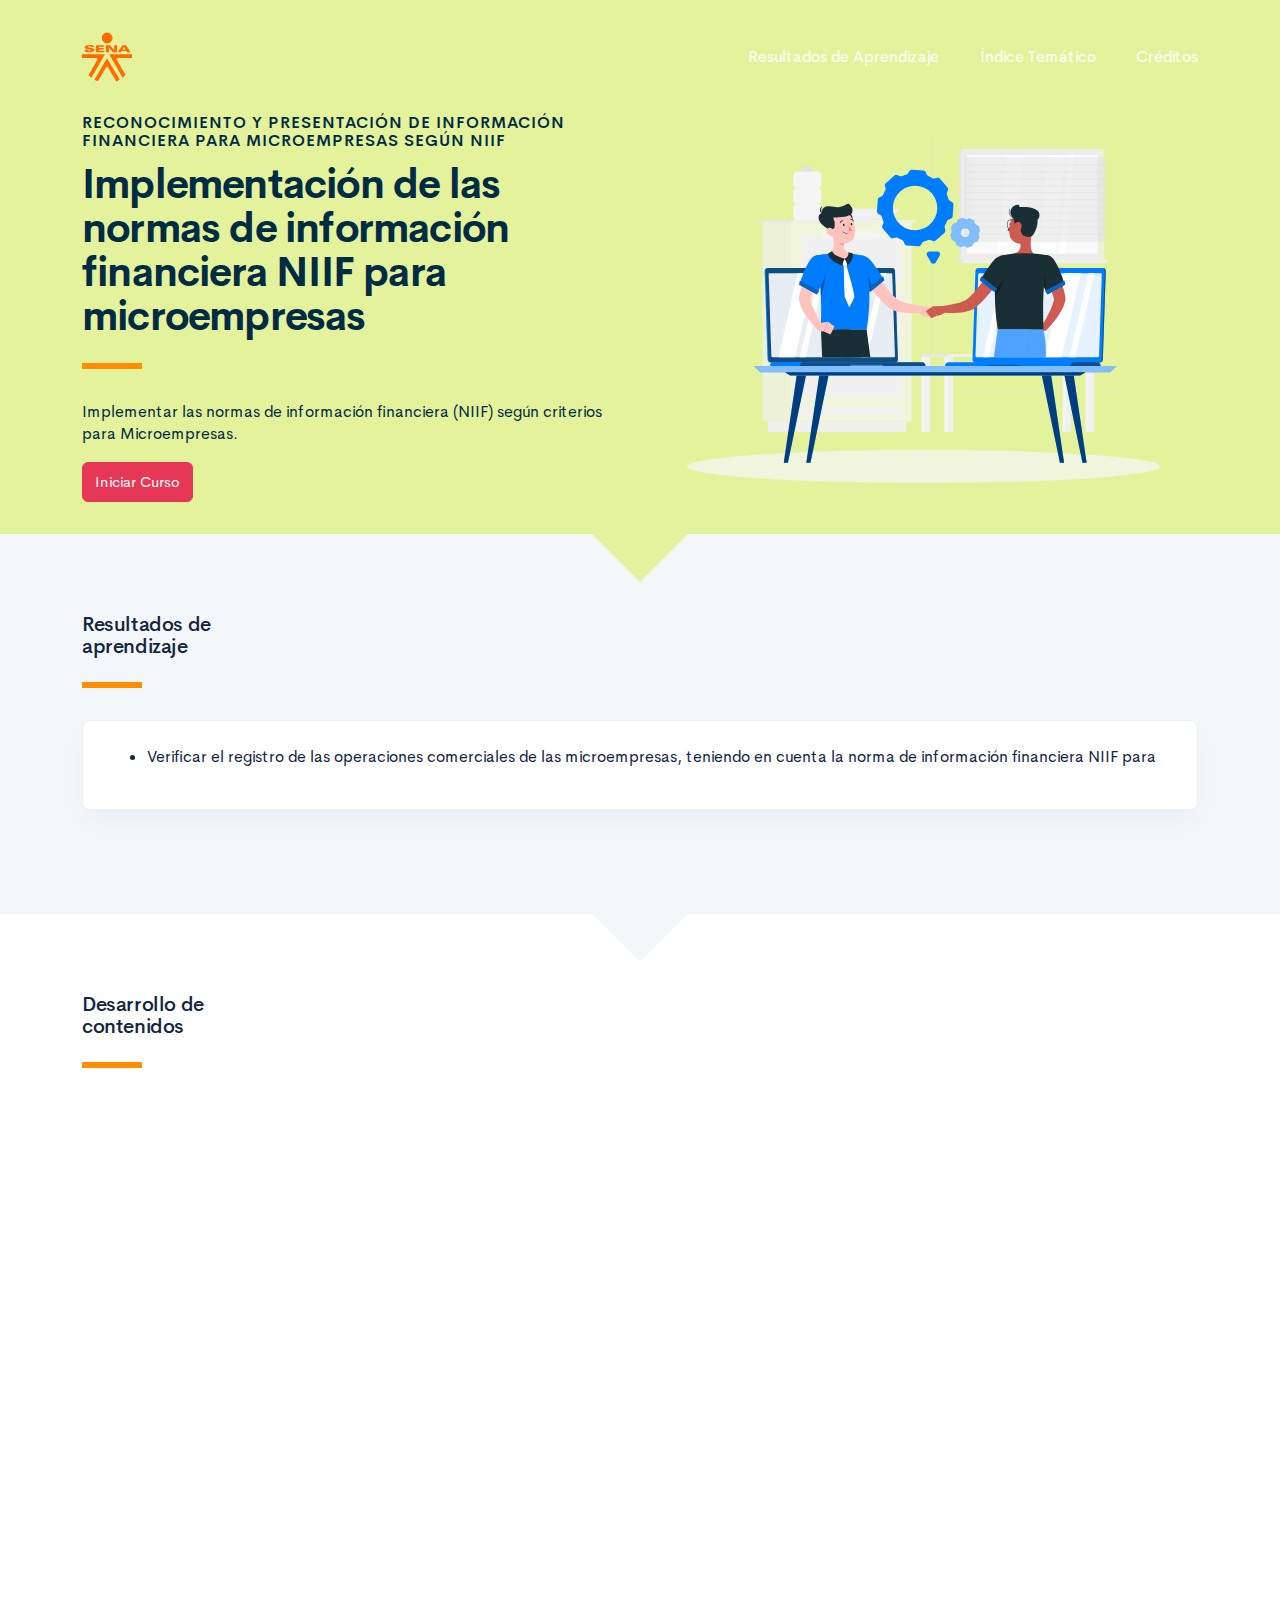
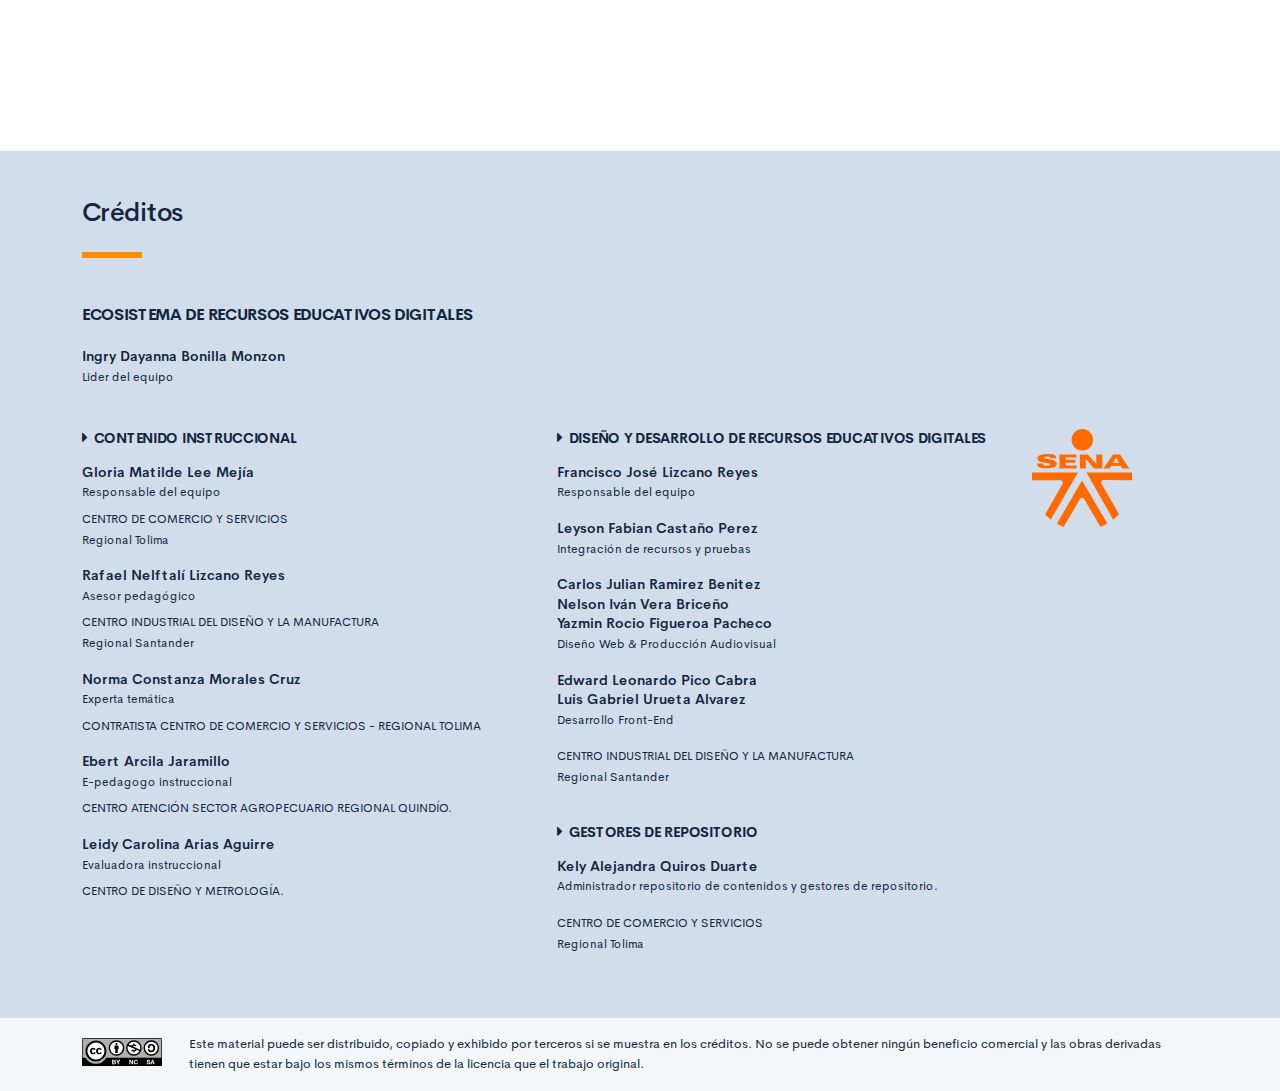
==== commit 6edbfe94: "ajuste de título" ====
--- a/public/index.html
+++ b/public/index.html
@@ -3,7 +3,7 @@
     <head>
         <meta charset="UTF-8">
         <meta name="viewport" content="width=device-width, user-scalable=no, initial-scale=1.0, maximum-scale=1.0, minimum-scale=1.0">
-        <title>Interpretación de los resultados de la información financiera NIIF para microempresas</title>
+        <title>Implementación de las normas de información financiera NIIF para microempresas</title>
         <meta meta name="description" content="Implementar las normas de información financiera (NIIF) según criterios para Microempresas.">
         <link rel="icon" type="image/svg+xml" href="assets/images/logos/senaLogo.svg">
         <link rel="stylesheet" href="assets/fonts/feather/feather.css">
@@ -33,7 +33,7 @@
                         <div class="row align-items-center">
                             <div class="col-12 col-lg-6">
                                 <h3 class="curso-subtitulo" id="curso-titulo-componente">Reconocimiento y Presentación de Información Financiera para Microempresas según NIIF</h3>
-                                <h1 class="curso-titulo" id="curso-titulo-tema">Interpretación de los resultados de la información financiera NIIF para microempresas</h1>
+                                <h1 class="curso-titulo" id="curso-titulo-tema">Implementación de las normas de información financiera NIIF para microempresas</h1>
                                 <div class="brand-line-primary"></div>
                                 <p class="curso-descripcion">Implementar las normas de información financiera (NIIF) según criterios para Microempresas.</p><a class="curso-btn-iniciar btn btn-danger" href="main.html"><span>Iniciar Curso</span></a>
                             </div>
--- a/public/assets/css/main.css
+++ b/public/assets/css/main.css
@@ -3,6 +3,6 @@
  * Copyright 2011-2019 The Bootstrap Authors
  * Copyright 2011-2019 Twitter, Inc.
  * Licensed under MIT (https://github.com/twbs/bootstrap/blob/master/LICENSE)
- */:root{--blue: #2C7BE5;--indigo: #727cf5;--purple: #6b5eae;--pink: #ff679b;--red: #E63757;--orange: #fd7e14;--yellow: #F6C343;--green: #00D97E;--teal: #02a8b5;--cyan: #39afd1;--white: #fff;--gray: #95AAC9;--gray-dark: #3B506C;--primary: #12263F;--secondary: #6E84A3;--success: #00A99A;--info: #39afd1;--warning: #ff8f00;--danger: #E63757;--light: #EDF2F9;--dark: #000;--white: #fff;--breakpoint-xs: 0;--breakpoint-sm: 576px;--breakpoint-md: 768px;--breakpoint-lg: 992px;--breakpoint-xl: 1200px;--font-family-sans-serif: "Cerebri Sans", sans-serif;--font-family-monospace: "Courier New", monospace}*,*::before,*::after{box-sizing:border-box}html{font-family:sans-serif;line-height:1.15;-webkit-text-size-adjust:100%;-webkit-tap-highlight-color:rgba(0,0,0,0)}article,aside,figcaption,figure,footer,header,hgroup,main,nav,section{display:block}body{margin:0;font-family:"Cerebri Sans",sans-serif;font-size:.9375rem;font-weight:400;line-height:1.5;color:#12263F;text-align:left;background-color:#F3F7FA}[tabindex="-1"]:focus:not(:focus-visible){outline:0 !important}hr{box-sizing:content-box;height:0;overflow:visible}h1,h2,h3,h4,h5,h6{margin-top:0;margin-bottom:1.125rem}p{margin-top:0;margin-bottom:1rem}abbr[title],abbr[data-original-title]{text-decoration:underline;text-decoration:underline dotted;cursor:help;border-bottom:0;text-decoration-skip-ink:none}address{margin-bottom:1rem;font-style:normal;line-height:inherit}ol,ul,dl{margin-top:0;margin-bottom:1rem}ol ol,ul ul,ol ul,ul ol{margin-bottom:0}dt{font-weight:600}dd{margin-bottom:.5rem;margin-left:0}blockquote{margin:0 0 1rem}b,strong{font-weight:bolder}small{font-size:80%}sub,sup{position:relative;font-size:75%;line-height:0;vertical-align:baseline}sub{bottom:-.25em}sup{top:-.5em}a{color:#2C7BE5;text-decoration:none;background-color:transparent}a:hover{color:#104082;text-decoration:none}a:not([href]){color:inherit;text-decoration:none}a:not([href]):hover{color:inherit;text-decoration:none}pre,code,kbd,samp{font-family:"Courier New",monospace;font-size:1em}pre{margin-top:0;margin-bottom:1rem;overflow:auto}figure{margin:0 0 1rem}img{vertical-align:middle;border-style:none}svg{overflow:hidden;vertical-align:middle}table{border-collapse:collapse}caption{padding-top:1rem;padding-bottom:1rem;color:#95AAC9;text-align:left;caption-side:bottom}th{text-align:inherit}label{display:inline-block;margin-bottom:.5rem}button{border-radius:0}button:focus{outline:1px dotted;outline:5px auto -webkit-focus-ring-color}input,button,select,optgroup,textarea{margin:0;font-family:inherit;font-size:inherit;line-height:inherit}button,input{overflow:visible}button,select{text-transform:none}select{word-wrap:normal}button,[type="button"],[type="reset"],[type="submit"]{-webkit-appearance:button}button:not(:disabled),[type="button"]:not(:disabled),[type="reset"]:not(:disabled),[type="submit"]:not(:disabled){cursor:pointer}button::-moz-focus-inner,[type="button"]::-moz-focus-inner,[type="reset"]::-moz-focus-inner,[type="submit"]::-moz-focus-inner{padding:0;border-style:none}input[type="radio"],input[type="checkbox"]{box-sizing:border-box;padding:0}input[type="date"],input[type="time"],input[type="datetime-local"],input[type="month"]{-webkit-appearance:listbox}textarea{overflow:auto;resize:vertical}fieldset{min-width:0;padding:0;margin:0;border:0}legend{display:block;width:100%;max-width:100%;padding:0;margin-bottom:.5rem;font-size:1.5rem;line-height:inherit;color:inherit;white-space:normal}progress{vertical-align:baseline}[type="number"]::-webkit-inner-spin-button,[type="number"]::-webkit-outer-spin-button{height:auto}[type="search"]{outline-offset:-2px;-webkit-appearance:none}[type="search"]::-webkit-search-decoration{-webkit-appearance:none}::-webkit-file-upload-button{font:inherit;-webkit-appearance:button}output{display:inline-block}summary{display:list-item;cursor:pointer}template{display:none}[hidden]{display:none !important}h1,h2,h3,h4,h5,h6,.h1,.h2,.h3,.h4,.h5,.h6{margin-bottom:1.125rem;font-weight:500;line-height:1.1}h1,.h1{font-size:1.625rem}h2,.h2{font-size:1.25rem}h3,.h3{font-size:1.0625rem}h4,.h4{font-size:.9375rem}h5,.h5{font-size:.8125rem}h6,.h6{font-size:.625rem}.lead{font-size:1.17188rem;font-weight:300}.display-1{font-size:4rem;font-weight:600;line-height:1.1}.display-2{font-size:3.25rem;font-weight:600;line-height:1.1}.display-3{font-size:2.625rem;font-weight:600;line-height:1.1}.display-4{font-size:2rem;font-weight:600;line-height:1.1}hr{margin-top:1rem;margin-bottom:1rem;border:0;border-top:1px solid #E3EBF6}small,.small{font-size:.8125rem;font-weight:400}mark,.mark{padding:.2em;background-color:#fcf8e3}.list-unstyled{padding-left:0;list-style:none}.list-inline{padding-left:0;list-style:none}.list-inline-item{display:inline-block}.list-inline-item:not(:last-child){margin-right:6px}.initialism{font-size:90%;text-transform:uppercase}.blockquote{margin-bottom:1.5rem;font-size:1.17188rem}.blockquote-footer{display:block;font-size:.8125rem;color:#95AAC9}.blockquote-footer::before{content:"\2014\00A0"}.img-fluid{max-width:100%;height:auto}.img-thumbnail{padding:.25rem;background-color:#F3F7FA;border:1px solid #E3EBF6;border-radius:.375rem;max-width:100%;height:auto}.figure{display:inline-block}.figure-img{margin-bottom:.75rem;line-height:1}.figure-caption{font-size:.8125rem;color:#95AAC9}code{font-size:87.5%;color:#2C7BE5;word-wrap:break-word}a>code{color:inherit}kbd{padding:.2rem .4rem;font-size:87.5%;color:#fff;background-color:#283E59;border-radius:.25rem}kbd kbd{padding:0;font-size:100%;font-weight:600}pre{display:block;font-size:87.5%;color:#283E59}pre code{font-size:inherit;color:inherit;word-break:normal}.pre-scrollable{max-height:340px;overflow-y:scroll}.container{width:100%;padding-right:12px;padding-left:12px;margin-right:auto;margin-left:auto}@media (min-width: 576px){.container{max-width:540px}}@media (min-width: 768px){.container{max-width:720px}}@media (min-width: 992px){.container{max-width:960px}}@media (min-width: 1200px){.container{max-width:1140px}}.container-fluid,.container-sm,.container-md,.container-lg,.container-xl{width:100%;padding-right:12px;padding-left:12px;margin-right:auto;margin-left:auto}@media (min-width: 576px){.container,.container-sm{max-width:540px}}@media (min-width: 768px){.container,.container-sm,.container-md{max-width:720px}}@media (min-width: 992px){.container,.container-sm,.container-md,.container-lg{max-width:960px}}@media (min-width: 1200px){.container,.container-sm,.container-md,.container-lg,.container-xl{max-width:1140px}}.row{display:flex;flex-wrap:wrap;margin-right:-12px;margin-left:-12px}.no-gutters{margin-right:0;margin-left:0}.no-gutters>.col,.no-gutters>[class*="col-"]{padding-right:0;padding-left:0}.col-1,.col-2,.col-3,.col-4,.col-5,.col-6,.col-7,.col-8,.col-9,.col-10,.col-11,.col-12,.col,.col-auto,.col-sm-1,.col-sm-2,.col-sm-3,.col-sm-4,.col-sm-5,.col-sm-6,.col-sm-7,.col-sm-8,.col-sm-9,.col-sm-10,.col-sm-11,.col-sm-12,.col-sm,.col-sm-auto,.col-md-1,.col-md-2,.col-md-3,.col-md-4,.col-md-5,.col-md-6,.col-md-7,.col-md-8,.col-md-9,.col-md-10,.col-md-11,.col-md-12,.col-md,.col-md-auto,.col-lg-1,.col-lg-2,.col-lg-3,.col-lg-4,.col-lg-5,.col-lg-6,.col-lg-7,.col-lg-8,.col-lg-9,.col-lg-10,.col-lg-11,.col-lg-12,.col-lg,.col-lg-auto,.col-xl-1,.col-xl-2,.col-xl-3,.col-xl-4,.col-xl-5,.col-xl-6,.col-xl-7,.col-xl-8,.col-xl-9,.col-xl-10,.col-xl-11,.col-xl-12,.col-xl,.col-xl-auto{position:relative;width:100%;padding-right:12px;padding-left:12px}.col{flex-basis:0;flex-grow:1;max-width:100%}.row-cols-1>*{flex:0 0 100%;max-width:100%}.row-cols-2>*{flex:0 0 50%;max-width:50%}.row-cols-3>*{flex:0 0 33.33333%;max-width:33.33333%}.row-cols-4>*{flex:0 0 25%;max-width:25%}.row-cols-5>*{flex:0 0 20%;max-width:20%}.row-cols-6>*{flex:0 0 16.66667%;max-width:16.66667%}.col-auto{flex:0 0 auto;width:auto;max-width:100%}.col-1{flex:0 0 8.33333%;max-width:8.33333%}.col-2{flex:0 0 16.66667%;max-width:16.66667%}.col-3{flex:0 0 25%;max-width:25%}.col-4{flex:0 0 33.33333%;max-width:33.33333%}.col-5{flex:0 0 41.66667%;max-width:41.66667%}.col-6{flex:0 0 50%;max-width:50%}.col-7{flex:0 0 58.33333%;max-width:58.33333%}.col-8{flex:0 0 66.66667%;max-width:66.66667%}.col-9{flex:0 0 75%;max-width:75%}.col-10{flex:0 0 83.33333%;max-width:83.33333%}.col-11{flex:0 0 91.66667%;max-width:91.66667%}.col-12{flex:0 0 100%;max-width:100%}.order-first{order:-1}.order-last{order:13}.order-0{order:0}.order-1{order:1}.order-2{order:2}.order-3{order:3}.order-4{order:4}.order-5{order:5}.order-6{order:6}.order-7{order:7}.order-8{order:8}.order-9{order:9}.order-10{order:10}.order-11{order:11}.order-12{order:12}.offset-1{margin-left:8.33333%}.offset-2{margin-left:16.66667%}.offset-3{margin-left:25%}.offset-4{margin-left:33.33333%}.offset-5{margin-left:41.66667%}.offset-6{margin-left:50%}.offset-7{margin-left:58.33333%}.offset-8{margin-left:66.66667%}.offset-9{margin-left:75%}.offset-10{margin-left:83.33333%}.offset-11{margin-left:91.66667%}@media (min-width: 576px){.col-sm{flex-basis:0;flex-grow:1;max-width:100%}.row-cols-sm-1>*{flex:0 0 100%;max-width:100%}.row-cols-sm-2>*{flex:0 0 50%;max-width:50%}.row-cols-sm-3>*{flex:0 0 33.33333%;max-width:33.33333%}.row-cols-sm-4>*{flex:0 0 25%;max-width:25%}.row-cols-sm-5>*{flex:0 0 20%;max-width:20%}.row-cols-sm-6>*{flex:0 0 16.66667%;max-width:16.66667%}.col-sm-auto{flex:0 0 auto;width:auto;max-width:100%}.col-sm-1{flex:0 0 8.33333%;max-width:8.33333%}.col-sm-2{flex:0 0 16.66667%;max-width:16.66667%}.col-sm-3{flex:0 0 25%;max-width:25%}.col-sm-4{flex:0 0 33.33333%;max-width:33.33333%}.col-sm-5{flex:0 0 41.66667%;max-width:41.66667%}.col-sm-6{flex:0 0 50%;max-width:50%}.col-sm-7{flex:0 0 58.33333%;max-width:58.33333%}.col-sm-8{flex:0 0 66.66667%;max-width:66.66667%}.col-sm-9{flex:0 0 75%;max-width:75%}.col-sm-10{flex:0 0 83.33333%;max-width:83.33333%}.col-sm-11{flex:0 0 91.66667%;max-width:91.66667%}.col-sm-12{flex:0 0 100%;max-width:100%}.order-sm-first{order:-1}.order-sm-last{order:13}.order-sm-0{order:0}.order-sm-1{order:1}.order-sm-2{order:2}.order-sm-3{order:3}.order-sm-4{order:4}.order-sm-5{order:5}.order-sm-6{order:6}.order-sm-7{order:7}.order-sm-8{order:8}.order-sm-9{order:9}.order-sm-10{order:10}.order-sm-11{order:11}.order-sm-12{order:12}.offset-sm-0{margin-left:0}.offset-sm-1{margin-left:8.33333%}.offset-sm-2{margin-left:16.66667%}.offset-sm-3{margin-left:25%}.offset-sm-4{margin-left:33.33333%}.offset-sm-5{margin-left:41.66667%}.offset-sm-6{margin-left:50%}.offset-sm-7{margin-left:58.33333%}.offset-sm-8{margin-left:66.66667%}.offset-sm-9{margin-left:75%}.offset-sm-10{margin-left:83.33333%}.offset-sm-11{margin-left:91.66667%}}@media (min-width: 768px){.col-md{flex-basis:0;flex-grow:1;max-width:100%}.row-cols-md-1>*{flex:0 0 100%;max-width:100%}.row-cols-md-2>*{flex:0 0 50%;max-width:50%}.row-cols-md-3>*{flex:0 0 33.33333%;max-width:33.33333%}.row-cols-md-4>*{flex:0 0 25%;max-width:25%}.row-cols-md-5>*{flex:0 0 20%;max-width:20%}.row-cols-md-6>*{flex:0 0 16.66667%;max-width:16.66667%}.col-md-auto{flex:0 0 auto;width:auto;max-width:100%}.col-md-1{flex:0 0 8.33333%;max-width:8.33333%}.col-md-2{flex:0 0 16.66667%;max-width:16.66667%}.col-md-3{flex:0 0 25%;max-width:25%}.col-md-4{flex:0 0 33.33333%;max-width:33.33333%}.col-md-5{flex:0 0 41.66667%;max-width:41.66667%}.col-md-6{flex:0 0 50%;max-width:50%}.col-md-7{flex:0 0 58.33333%;max-width:58.33333%}.col-md-8{flex:0 0 66.66667%;max-width:66.66667%}.col-md-9{flex:0 0 75%;max-width:75%}.col-md-10{flex:0 0 83.33333%;max-width:83.33333%}.col-md-11{flex:0 0 91.66667%;max-width:91.66667%}.col-md-12{flex:0 0 100%;max-width:100%}.order-md-first{order:-1}.order-md-last{order:13}.order-md-0{order:0}.order-md-1{order:1}.order-md-2{order:2}.order-md-3{order:3}.order-md-4{order:4}.order-md-5{order:5}.order-md-6{order:6}.order-md-7{order:7}.order-md-8{order:8}.order-md-9{order:9}.order-md-10{order:10}.order-md-11{order:11}.order-md-12{order:12}.offset-md-0{margin-left:0}.offset-md-1{margin-left:8.33333%}.offset-md-2{margin-left:16.66667%}.offset-md-3{margin-left:25%}.offset-md-4{margin-left:33.33333%}.offset-md-5{margin-left:41.66667%}.offset-md-6{margin-left:50%}.offset-md-7{margin-left:58.33333%}.offset-md-8{margin-left:66.66667%}.offset-md-9{margin-left:75%}.offset-md-10{margin-left:83.33333%}.offset-md-11{margin-left:91.66667%}}@media (min-width: 992px){.col-lg{flex-basis:0;flex-grow:1;max-width:100%}.row-cols-lg-1>*{flex:0 0 100%;max-width:100%}.row-cols-lg-2>*{flex:0 0 50%;max-width:50%}.row-cols-lg-3>*{flex:0 0 33.33333%;max-width:33.33333%}.row-cols-lg-4>*{flex:0 0 25%;max-width:25%}.row-cols-lg-5>*{flex:0 0 20%;max-width:20%}.row-cols-lg-6>*{flex:0 0 16.66667%;max-width:16.66667%}.col-lg-auto{flex:0 0 auto;width:auto;max-width:100%}.col-lg-1{flex:0 0 8.33333%;max-width:8.33333%}.col-lg-2{flex:0 0 16.66667%;max-width:16.66667%}.col-lg-3{flex:0 0 25%;max-width:25%}.col-lg-4{flex:0 0 33.33333%;max-width:33.33333%}.col-lg-5{flex:0 0 41.66667%;max-width:41.66667%}.col-lg-6{flex:0 0 50%;max-width:50%}.col-lg-7{flex:0 0 58.33333%;max-width:58.33333%}.col-lg-8{flex:0 0 66.66667%;max-width:66.66667%}.col-lg-9{flex:0 0 75%;max-width:75%}.col-lg-10{flex:0 0 83.33333%;max-width:83.33333%}.col-lg-11{flex:0 0 91.66667%;max-width:91.66667%}.col-lg-12{flex:0 0 100%;max-width:100%}.order-lg-first{order:-1}.order-lg-last{order:13}.order-lg-0{order:0}.order-lg-1{order:1}.order-lg-2{order:2}.order-lg-3{order:3}.order-lg-4{order:4}.order-lg-5{order:5}.order-lg-6{order:6}.order-lg-7{order:7}.order-lg-8{order:8}.order-lg-9{order:9}.order-lg-10{order:10}.order-lg-11{order:11}.order-lg-12{order:12}.offset-lg-0{margin-left:0}.offset-lg-1{margin-left:8.33333%}.offset-lg-2{margin-left:16.66667%}.offset-lg-3{margin-left:25%}.offset-lg-4{margin-left:33.33333%}.offset-lg-5{margin-left:41.66667%}.offset-lg-6{margin-left:50%}.offset-lg-7{margin-left:58.33333%}.offset-lg-8{margin-left:66.66667%}.offset-lg-9{margin-left:75%}.offset-lg-10{margin-left:83.33333%}.offset-lg-11{margin-left:91.66667%}}@media (min-width: 1200px){.col-xl{flex-basis:0;flex-grow:1;max-width:100%}.row-cols-xl-1>*{flex:0 0 100%;max-width:100%}.row-cols-xl-2>*{flex:0 0 50%;max-width:50%}.row-cols-xl-3>*{flex:0 0 33.33333%;max-width:33.33333%}.row-cols-xl-4>*{flex:0 0 25%;max-width:25%}.row-cols-xl-5>*{flex:0 0 20%;max-width:20%}.row-cols-xl-6>*{flex:0 0 16.66667%;max-width:16.66667%}.col-xl-auto{flex:0 0 auto;width:auto;max-width:100%}.col-xl-1{flex:0 0 8.33333%;max-width:8.33333%}.col-xl-2{flex:0 0 16.66667%;max-width:16.66667%}.col-xl-3{flex:0 0 25%;max-width:25%}.col-xl-4{flex:0 0 33.33333%;max-width:33.33333%}.col-xl-5{flex:0 0 41.66667%;max-width:41.66667%}.col-xl-6{flex:0 0 50%;max-width:50%}.col-xl-7{flex:0 0 58.33333%;max-width:58.33333%}.col-xl-8{flex:0 0 66.66667%;max-width:66.66667%}.col-xl-9{flex:0 0 75%;max-width:75%}.col-xl-10{flex:0 0 83.33333%;max-width:83.33333%}.col-xl-11{flex:0 0 91.66667%;max-width:91.66667%}.col-xl-12{flex:0 0 100%;max-width:100%}.order-xl-first{order:-1}.order-xl-last{order:13}.order-xl-0{order:0}.order-xl-1{order:1}.order-xl-2{order:2}.order-xl-3{order:3}.order-xl-4{order:4}.order-xl-5{order:5}.order-xl-6{order:6}.order-xl-7{order:7}.order-xl-8{order:8}.order-xl-9{order:9}.order-xl-10{order:10}.order-xl-11{order:11}.order-xl-12{order:12}.offset-xl-0{margin-left:0}.offset-xl-1{margin-left:8.33333%}.offset-xl-2{margin-left:16.66667%}.offset-xl-3{margin-left:25%}.offset-xl-4{margin-left:33.33333%}.offset-xl-5{margin-left:41.66667%}.offset-xl-6{margin-left:50%}.offset-xl-7{margin-left:58.33333%}.offset-xl-8{margin-left:66.66667%}.offset-xl-9{margin-left:75%}.offset-xl-10{margin-left:83.33333%}.offset-xl-11{margin-left:91.66667%}}.table{width:100%;margin-bottom:1.5rem;color:#12263F}.table th,.table td{padding:1rem;vertical-align:top;border-top:1px solid #EDF2F9}.table thead th{vertical-align:bottom;border-bottom:2px solid #EDF2F9}.table tbody+tbody{border-top:2px solid #EDF2F9}.table-sm th,.table-sm td{padding:1rem}.table-bordered{border:1px solid #EDF2F9}.table-bordered th,.table-bordered td{border:1px solid #EDF2F9}.table-bordered thead th,.table-bordered thead td{border-bottom-width:2px}.table-borderless th,.table-borderless td,.table-borderless thead th,.table-borderless tbody+tbody{border:0}.table-striped tbody tr:nth-of-type(even){background-color:#F9FBFD}.table-hover tbody tr:hover{color:#12263F;background-color:#F9FBFD}.table-primary,.table-primary>th,.table-primary>td{background-color:#bdc2c9}.table-primary th,.table-primary td,.table-primary thead th,.table-primary tbody+tbody{border-color:#848e9b}.table-hover .table-primary:hover{background-color:#afb5be}.table-hover .table-primary:hover>td,.table-hover .table-primary:hover>th{background-color:#afb5be}.table-secondary,.table-secondary>th,.table-secondary>td{background-color:#d6dde5}.table-secondary th,.table-secondary td,.table-secondary thead th,.table-secondary tbody+tbody{border-color:#b4bfcf}.table-hover .table-secondary:hover{background-color:#c6d0db}.table-hover .table-secondary:hover>td,.table-hover .table-secondary:hover>th{background-color:#c6d0db}.table-success,.table-success>th,.table-success>td{background-color:#b8e7e3}.table-success th,.table-success td,.table-success thead th,.table-success tbody+tbody{border-color:#7ad2ca}.table-hover .table-success:hover{background-color:#a5e1db}.table-hover .table-success:hover>td,.table-hover .table-success:hover>th{background-color:#a5e1db}.table-info,.table-info>th,.table-info>td{background-color:#c8e9f2}.table-info th,.table-info td,.table-info thead th,.table-info tbody+tbody{border-color:#98d5e7}.table-hover .table-info:hover{background-color:#b3e1ed}.table-hover .table-info:hover>td,.table-hover .table-info:hover>th{background-color:#b3e1ed}.table-warning,.table-warning>th,.table-warning>td{background-color:#ffe0b8}.table-warning th,.table-warning td,.table-warning thead th,.table-warning tbody+tbody{border-color:#ffc57a}.table-hover .table-warning:hover{background-color:#ffd59f}.table-hover .table-warning:hover>td,.table-hover .table-warning:hover>th{background-color:#ffd59f}.table-danger,.table-danger>th,.table-danger>td{background-color:#f8c7d0}.table-danger th,.table-danger td,.table-danger thead th,.table-danger tbody+tbody{border-color:#f297a8}.table-hover .table-danger:hover{background-color:#f5b0bd}.table-hover .table-danger:hover>td,.table-hover .table-danger:hover>th{background-color:#f5b0bd}.table-light,.table-light>th,.table-light>td{background-color:#fafbfd}.table-light th,.table-light td,.table-light thead th,.table-light tbody+tbody{border-color:#f6f8fc}.table-hover .table-light:hover{background-color:#e8ecf6}.table-hover .table-light:hover>td,.table-hover .table-light:hover>th{background-color:#e8ecf6}.table-dark,.table-dark>th,.table-dark>td{background-color:#b8b8b8}.table-dark th,.table-dark td,.table-dark thead th,.table-dark tbody+tbody{border-color:#7a7a7a}.table-hover .table-dark:hover{background-color:#ababab}.table-hover .table-dark:hover>td,.table-hover .table-dark:hover>th{background-color:#ababab}.table-white,.table-white>th,.table-white>td{background-color:#fff}.table-white th,.table-white td,.table-white thead th,.table-white tbody+tbody{border-color:#fff}.table-hover .table-white:hover{background-color:#f2f2f2}.table-hover .table-white:hover>td,.table-hover .table-white:hover>th{background-color:#f2f2f2}.table-active,.table-active>th,.table-active>td{background-color:#F9FBFD}.table-hover .table-active:hover{background-color:#e6eef7}.table-hover .table-active:hover>td,.table-hover .table-active:hover>th{background-color:#e6eef7}.table .thead-dark th{color:#fff;background-color:#3B506C;border-color:#496285}.table .thead-light th{color:#95AAC9;background-color:#F9FBFD;border-color:#EDF2F9}.table-dark{color:#fff;background-color:#3B506C}.table-dark th,.table-dark td,.table-dark thead th{border-color:#496285}.table-dark.table-bordered{border:0}.table-dark.table-striped tbody tr:nth-of-type(even){background-color:rgba(255,255,255,0.05)}.table-dark.table-hover tbody tr:hover{color:#fff;background-color:rgba(255,255,255,0.075)}@media (max-width: 575.98px){.table-responsive-sm{display:block;width:100%;overflow-x:auto;-webkit-overflow-scrolling:touch}.table-responsive-sm>.table-bordered{border:0}}@media (max-width: 767.98px){.table-responsive-md{display:block;width:100%;overflow-x:auto;-webkit-overflow-scrolling:touch}.table-responsive-md>.table-bordered{border:0}}@media (max-width: 991.98px){.table-responsive-lg{display:block;width:100%;overflow-x:auto;-webkit-overflow-scrolling:touch}.table-responsive-lg>.table-bordered{border:0}}@media (max-width: 1199.98px){.table-responsive-xl{display:block;width:100%;overflow-x:auto;-webkit-overflow-scrolling:touch}.table-responsive-xl>.table-bordered{border:0}}.table-responsive{display:block;width:100%;overflow-x:auto;-webkit-overflow-scrolling:touch}.table-responsive>.table-bordered{border:0}.form-control{display:block;width:100%;height:calc(1.5em + 1rem + 2px);padding:.5rem .75rem;font-size:.9375rem;font-weight:400;line-height:1.5;color:#12263F;background-color:#fff;background-clip:padding-box;border:1px solid #D2DDEC;border-radius:.375rem;transition:border-color 0.15s ease-in-out,box-shadow 0.15s ease-in-out}@media (prefers-reduced-motion: reduce){.form-control{transition:none}}.form-control::-ms-expand{background-color:transparent;border:0}.form-control:-moz-focusring{color:transparent;text-shadow:0 0 0 #12263F}.form-control:focus{color:#12263F;background-color:#fff;border-color:#12263F;outline:0;box-shadow:rgba(0,0,0,0)}.form-control::placeholder{color:#B1C2D9;opacity:1}.form-control:disabled,.form-control[readonly]{background-color:#fff;opacity:1}select.form-control:focus::-ms-value{color:#12263F;background-color:#fff}.form-control-file,.form-control-range{display:block;width:100%}.col-form-label{padding-top:calc(.5rem + 1px);padding-bottom:calc(.5rem + 1px);margin-bottom:0;font-size:inherit;line-height:1.5}.col-form-label-lg{padding-top:calc(.75rem + 1px);padding-bottom:calc(.75rem + 1px);font-size:.9375rem;line-height:1.5}.col-form-label-sm{padding-top:calc(.125rem + 1px);padding-bottom:calc(.125rem + 1px);font-size:.8125rem;line-height:1.75}.form-control-plaintext{display:block;width:100%;padding:.5rem 0;margin-bottom:0;font-size:.9375rem;line-height:1.5;color:#12263F;background-color:transparent;border:solid transparent;border-width:1px 0}.form-control-plaintext.form-control-sm,.form-control-plaintext.form-control-lg{padding-right:0;padding-left:0}.form-control-sm{height:calc(1.75em + .25rem + 2px);padding:.125rem .5rem;font-size:.8125rem;line-height:1.75;border-radius:.25rem}.form-control-lg{height:calc(1.5em + 1.5rem + 2px);padding:.75rem 1.25rem;font-size:.9375rem;line-height:1.5;border-radius:.5rem}select.form-control[size],select.form-control[multiple]{height:auto}textarea.form-control{height:auto}.form-group{margin-bottom:1.375rem}.form-text{display:block;margin-top:.25rem}.form-row{display:flex;flex-wrap:wrap;margin-right:-5px;margin-left:-5px}.form-row>.col,.form-row>[class*="col-"]{padding-right:5px;padding-left:5px}.form-check{position:relative;display:block;padding-left:1.25rem}.form-check-input{position:absolute;margin-top:.3rem;margin-left:-1.25rem}.form-check-input[disabled] ~ .form-check-label,.form-check-input:disabled ~ .form-check-label{color:#95AAC9}.form-check-label{margin-bottom:0}.form-check-inline{display:inline-flex;align-items:center;padding-left:0;margin-right:.75rem}.form-check-inline .form-check-input{position:static;margin-top:0;margin-right:.3125rem;margin-left:0}.valid-feedback{display:none;width:100%;margin-top:.25rem;font-size:.8125rem;color:#00A99A}.valid-tooltip{position:absolute;top:100%;z-index:5;display:none;max-width:100%;padding:.25rem .5rem;margin-top:.1rem;font-size:.8125rem;line-height:1.5;color:#fff;background-color:#00a99a;border-radius:.375rem}.was-validated :valid ~ .valid-feedback,.was-validated :valid ~ .valid-tooltip,.is-valid ~ .valid-feedback,.is-valid ~ .valid-tooltip{display:block}.was-validated .form-control:valid,.form-control.is-valid{border-color:#00A99A}.was-validated .form-control:valid:focus,.form-control.is-valid:focus{border-color:#00A99A;box-shadow:0 0 0 .15rem rgba(0,169,154,0.25)}.was-validated .custom-select:valid,.custom-select.is-valid{border-color:#00A99A}.was-validated .custom-select:valid:focus,.custom-select.is-valid:focus{border-color:#00A99A;box-shadow:0 0 0 .15rem rgba(0,169,154,0.25)}.was-validated .form-check-input:valid ~ .form-check-label,.form-check-input.is-valid ~ .form-check-label{color:#00A99A}.was-validated .form-check-input:valid ~ .valid-feedback,.was-validated .form-check-input:valid ~ .valid-tooltip,.form-check-input.is-valid ~ .valid-feedback,.form-check-input.is-valid ~ .valid-tooltip{display:block}.was-validated .custom-control-input:valid ~ .custom-control-label,.custom-control-input.is-valid ~ .custom-control-label{color:#00A99A}.was-validated .custom-control-input:valid ~ .custom-control-label::before,.custom-control-input.is-valid ~ .custom-control-label::before{border-color:#00A99A}.was-validated .custom-control-input:valid:checked ~ .custom-control-label::before,.custom-control-input.is-valid:checked ~ .custom-control-label::before{border-color:#00dcc8;background-color:#00dcc8}.was-validated .custom-control-input:valid:focus ~ .custom-control-label::before,.custom-control-input.is-valid:focus ~ .custom-control-label::before{box-shadow:0 0 0 .15rem rgba(0,169,154,0.25)}.was-validated .custom-control-input:valid:focus:not(:checked) ~ .custom-control-label::before,.custom-control-input.is-valid:focus:not(:checked) ~ .custom-control-label::before{border-color:#00A99A}.was-validated .custom-file-input:valid ~ .custom-file-label,.custom-file-input.is-valid ~ .custom-file-label{border-color:#00A99A}.was-validated .custom-file-input:valid:focus ~ .custom-file-label,.custom-file-input.is-valid:focus ~ .custom-file-label{border-color:#00A99A;box-shadow:0 0 0 .15rem rgba(0,169,154,0.25)}.invalid-feedback{display:none;width:100%;margin-top:.25rem;font-size:.8125rem;color:#E63757}.invalid-tooltip{position:absolute;top:100%;z-index:5;display:none;max-width:100%;padding:.25rem .5rem;margin-top:.1rem;font-size:.8125rem;line-height:1.5;color:#fff;background-color:#e63757;border-radius:.375rem}.was-validated :invalid ~ .invalid-feedback,.was-validated :invalid ~ .invalid-tooltip,.is-invalid ~ .invalid-feedback,.is-invalid ~ .invalid-tooltip{display:block}.was-validated .form-control:invalid,.form-control.is-invalid{border-color:#E63757}.was-validated .form-control:invalid:focus,.form-control.is-invalid:focus{border-color:#E63757;box-shadow:0 0 0 .15rem rgba(230,55,87,0.25)}.was-validated .custom-select:invalid,.custom-select.is-invalid{border-color:#E63757}.was-validated .custom-select:invalid:focus,.custom-select.is-invalid:focus{border-color:#E63757;box-shadow:0 0 0 .15rem rgba(230,55,87,0.25)}.was-validated .form-check-input:invalid ~ .form-check-label,.form-check-input.is-invalid ~ .form-check-label{color:#E63757}.was-validated .form-check-input:invalid ~ .invalid-feedback,.was-validated .form-check-input:invalid ~ .invalid-tooltip,.form-check-input.is-invalid ~ .invalid-feedback,.form-check-input.is-invalid ~ .invalid-tooltip{display:block}.was-validated .custom-control-input:invalid ~ .custom-control-label,.custom-control-input.is-invalid ~ .custom-control-label{color:#E63757}.was-validated .custom-control-input:invalid ~ .custom-control-label::before,.custom-control-input.is-invalid ~ .custom-control-label::before{border-color:#E63757}.was-validated .custom-control-input:invalid:checked ~ .custom-control-label::before,.custom-control-input.is-invalid:checked ~ .custom-control-label::before{border-color:#ec647d;background-color:#ec647d}.was-validated .custom-control-input:invalid:focus ~ .custom-control-label::before,.custom-control-input.is-invalid:focus ~ .custom-control-label::before{box-shadow:0 0 0 .15rem rgba(230,55,87,0.25)}.was-validated .custom-control-input:invalid:focus:not(:checked) ~ .custom-control-label::before,.custom-control-input.is-invalid:focus:not(:checked) ~ .custom-control-label::before{border-color:#E63757}.was-validated .custom-file-input:invalid ~ .custom-file-label,.custom-file-input.is-invalid ~ .custom-file-label{border-color:#E63757}.was-validated .custom-file-input:invalid:focus ~ .custom-file-label,.custom-file-input.is-invalid:focus ~ .custom-file-label{border-color:#E63757;box-shadow:0 0 0 .15rem rgba(230,55,87,0.25)}.form-inline{display:flex;flex-flow:row wrap;align-items:center}.form-inline .form-check{width:100%}@media (min-width: 576px){.form-inline label{display:flex;align-items:center;justify-content:center;margin-bottom:0}.form-inline .form-group{display:flex;flex:0 0 auto;flex-flow:row wrap;align-items:center;margin-bottom:0}.form-inline .form-control{display:inline-block;width:auto;vertical-align:middle}.form-inline .form-control-plaintext{display:inline-block}.form-inline .input-group,.form-inline .custom-select{width:auto}.form-inline .form-check{display:flex;align-items:center;justify-content:center;width:auto;padding-left:0}.form-inline .form-check-input{position:relative;flex-shrink:0;margin-top:0;margin-right:.25rem;margin-left:0}.form-inline .custom-control{align-items:center;justify-content:center}.form-inline .custom-control-label{margin-bottom:0}}.btn{display:inline-block;font-weight:400;color:#12263F;text-align:center;vertical-align:middle;cursor:pointer;user-select:none;background-color:transparent;border:1px solid transparent;padding:.5rem .75rem;font-size:.9375rem;line-height:1.5;border-radius:.375rem;transition:color 0.15s ease-in-out,background-color 0.15s ease-in-out,border-color 0.15s ease-in-out,box-shadow 0.15s ease-in-out}@media (prefers-reduced-motion: reduce){.btn{transition:none}}.btn:hover{color:#12263F;text-decoration:none}.btn:focus,.btn.focus{outline:0;box-shadow:0 0 0 .15rem rgba(18,38,63,0.25)}.btn.disabled,.btn:disabled{opacity:.65}a.btn.disabled,fieldset:disabled a.btn{pointer-events:none}.btn-primary{color:#fff;background-color:#12263F;border-color:#12263F}.btn-primary:hover{color:#fff;background-color:#0a1421;border-color:#070e17}.btn-primary:focus,.btn-primary.focus{color:#fff;background-color:#0a1421;border-color:#070e17;box-shadow:0 0 0 .15rem rgba(54,71,92,0.5)}.btn-primary.disabled,.btn-primary:disabled{color:#fff;background-color:#12263F;border-color:#12263F}.btn-primary:not(:disabled):not(.disabled):active,.btn-primary:not(:disabled):not(.disabled).active,.show>.btn-primary.dropdown-toggle{color:#fff;background-color:#070e17;border-color:#04080d}.btn-primary:not(:disabled):not(.disabled):active:focus,.btn-primary:not(:disabled):not(.disabled).active:focus,.show>.btn-primary.dropdown-toggle:focus{box-shadow:0 0 0 .15rem rgba(54,71,92,0.5)}.btn-secondary{color:#fff;background-color:#6E84A3;border-color:#6E84A3}.btn-secondary:hover{color:#fff;background-color:#5b7190;border-color:#566b88}.btn-secondary:focus,.btn-secondary.focus{color:#fff;background-color:#5b7190;border-color:#566b88;box-shadow:0 0 0 .15rem rgba(132,150,177,0.5)}.btn-secondary.disabled,.btn-secondary:disabled{color:#fff;background-color:#6E84A3;border-color:#6E84A3}.btn-secondary:not(:disabled):not(.disabled):active,.btn-secondary:not(:disabled):not(.disabled).active,.show>.btn-secondary.dropdown-toggle{color:#fff;background-color:#566b88;border-color:#516580}.btn-secondary:not(:disabled):not(.disabled):active:focus,.btn-secondary:not(:disabled):not(.disabled).active:focus,.show>.btn-secondary.dropdown-toggle:focus{box-shadow:0 0 0 .15rem rgba(132,150,177,0.5)}.btn-success{color:#fff;background-color:#00A99A;border-color:#00A99A}.btn-success:hover{color:#fff;background-color:#008377;border-color:#00766c}.btn-success:focus,.btn-success.focus{color:#fff;background-color:#008377;border-color:#00766c;box-shadow:0 0 0 .15rem rgba(38,182,169,0.5)}.btn-success.disabled,.btn-success:disabled{color:#fff;background-color:#00A99A;border-color:#00A99A}.btn-success:not(:disabled):not(.disabled):active,.btn-success:not(:disabled):not(.disabled).active,.show>.btn-success.dropdown-toggle{color:#fff;background-color:#00766c;border-color:#006960}.btn-success:not(:disabled):not(.disabled):active:focus,.btn-success:not(:disabled):not(.disabled).active:focus,.show>.btn-success.dropdown-toggle:focus{box-shadow:0 0 0 .15rem rgba(38,182,169,0.5)}.btn-info{color:#fff;background-color:#39afd1;border-color:#39afd1}.btn-info:hover{color:#fff;background-color:#2b99b9;border-color:#2991ae}.btn-info:focus,.btn-info.focus{color:#fff;background-color:#2b99b9;border-color:#2991ae;box-shadow:0 0 0 .15rem rgba(87,187,216,0.5)}.btn-info.disabled,.btn-info:disabled{color:#fff;background-color:#39afd1;border-color:#39afd1}.btn-info:not(:disabled):not(.disabled):active,.btn-info:not(:disabled):not(.disabled).active,.show>.btn-info.dropdown-toggle{color:#fff;background-color:#2991ae;border-color:#2688a4}.btn-info:not(:disabled):not(.disabled):active:focus,.btn-info:not(:disabled):not(.disabled).active:focus,.show>.btn-info.dropdown-toggle:focus{box-shadow:0 0 0 .15rem rgba(87,187,216,0.5)}.btn-warning{color:#283E59;background-color:#ff8f00;border-color:#ff8f00}.btn-warning:hover{color:#fff;background-color:#d97a00;border-color:#cc7200}.btn-warning:focus,.btn-warning.focus{color:#fff;background-color:#d97a00;border-color:#cc7200;box-shadow:0 0 0 .15rem rgba(223,131,13,0.5)}.btn-warning.disabled,.btn-warning:disabled{color:#283E59;background-color:#ff8f00;border-color:#ff8f00}.btn-warning:not(:disabled):not(.disabled):active,.btn-warning:not(:disabled):not(.disabled).active,.show>.btn-warning.dropdown-toggle{color:#fff;background-color:#cc7200;border-color:#bf6b00}.btn-warning:not(:disabled):not(.disabled):active:focus,.btn-warning:not(:disabled):not(.disabled).active:focus,.show>.btn-warning.dropdown-toggle:focus{box-shadow:0 0 0 .15rem rgba(223,131,13,0.5)}.btn-danger{color:#fff;background-color:#E63757;border-color:#E63757}.btn-danger:hover{color:#fff;background-color:#db1b3f;border-color:#d01a3b}.btn-danger:focus,.btn-danger.focus{color:#fff;background-color:#db1b3f;border-color:#d01a3b;box-shadow:0 0 0 .15rem rgba(234,85,112,0.5)}.btn-danger.disabled,.btn-danger:disabled{color:#fff;background-color:#E63757;border-color:#E63757}.btn-danger:not(:disabled):not(.disabled):active,.btn-danger:not(:disabled):not(.disabled).active,.show>.btn-danger.dropdown-toggle{color:#fff;background-color:#d01a3b;border-color:#c51938}.btn-danger:not(:disabled):not(.disabled):active:focus,.btn-danger:not(:disabled):not(.disabled).active:focus,.show>.btn-danger.dropdown-toggle:focus{box-shadow:0 0 0 .15rem rgba(234,85,112,0.5)}.btn-light{color:#283E59;background-color:#EDF2F9;border-color:#EDF2F9}.btn-light:hover{color:#283E59;background-color:#d0ddef;border-color:#c7d6ec}.btn-light:focus,.btn-light.focus{color:#283E59;background-color:#d0ddef;border-color:#c7d6ec;box-shadow:0 0 0 .15rem rgba(207,215,225,0.5)}.btn-light.disabled,.btn-light:disabled{color:#283E59;background-color:#EDF2F9;border-color:#EDF2F9}.btn-light:not(:disabled):not(.disabled):active,.btn-light:not(:disabled):not(.disabled).active,.show>.btn-light.dropdown-toggle{color:#283E59;background-color:#c7d6ec;border-color:#bdcfe9}.btn-light:not(:disabled):not(.disabled):active:focus,.btn-light:not(:disabled):not(.disabled).active:focus,.show>.btn-light.dropdown-toggle:focus{box-shadow:0 0 0 .15rem rgba(207,215,225,0.5)}.btn-dark{color:#fff;background-color:#000;border-color:#000}.btn-dark:hover{color:#fff;background-color:#000;border-color:#000}.btn-dark:focus,.btn-dark.focus{color:#fff;background-color:#000;border-color:#000;box-shadow:0 0 0 .15rem rgba(38,38,38,0.5)}.btn-dark.disabled,.btn-dark:disabled{color:#fff;background-color:#000;border-color:#000}.btn-dark:not(:disabled):not(.disabled):active,.btn-dark:not(:disabled):not(.disabled).active,.show>.btn-dark.dropdown-toggle{color:#fff;background-color:#000;border-color:#000}.btn-dark:not(:disabled):not(.disabled):active:focus,.btn-dark:not(:disabled):not(.disabled).active:focus,.show>.btn-dark.dropdown-toggle:focus{box-shadow:0 0 0 .15rem rgba(38,38,38,0.5)}.btn-white{color:#283E59;background-color:#fff;border-color:#fff}.btn-white:hover{color:#283E59;background-color:#ececec;border-color:#e6e6e6}.btn-white:focus,.btn-white.focus{color:#283E59;background-color:#ececec;border-color:#e6e6e6;box-shadow:0 0 0 .15rem rgba(223,226,230,0.5)}.btn-white.disabled,.btn-white:disabled{color:#283E59;background-color:#fff;border-color:#fff}.btn-white:not(:disabled):not(.disabled):active,.btn-white:not(:disabled):not(.disabled).active,.show>.btn-white.dropdown-toggle{color:#283E59;background-color:#e6e6e6;border-color:#dfdfdf}.btn-white:not(:disabled):not(.disabled):active:focus,.btn-white:not(:disabled):not(.disabled).active:focus,.show>.btn-white.dropdown-toggle:focus{box-shadow:0 0 0 .15rem rgba(223,226,230,0.5)}.btn-outline-primary{color:#12263F;border-color:#12263F}.btn-outline-primary:hover{color:#fff;background-color:#12263F;border-color:#12263F}.btn-outline-primary:focus,.btn-outline-primary.focus{box-shadow:0 0 0 .15rem rgba(18,38,63,0.5)}.btn-outline-primary.disabled,.btn-outline-primary:disabled{color:#12263F;background-color:transparent}.btn-outline-primary:not(:disabled):not(.disabled):active,.btn-outline-primary:not(:disabled):not(.disabled).active,.show>.btn-outline-primary.dropdown-toggle{color:#fff;background-color:#12263F;border-color:#12263F}.btn-outline-primary:not(:disabled):not(.disabled):active:focus,.btn-outline-primary:not(:disabled):not(.disabled).active:focus,.show>.btn-outline-primary.dropdown-toggle:focus{box-shadow:0 0 0 .15rem rgba(18,38,63,0.5)}.btn-outline-secondary{color:#6E84A3;border-color:#6E84A3}.btn-outline-secondary:hover{color:#fff;background-color:#6E84A3;border-color:#6E84A3}.btn-outline-secondary:focus,.btn-outline-secondary.focus{box-shadow:0 0 0 .15rem rgba(110,132,163,0.5)}.btn-outline-secondary.disabled,.btn-outline-secondary:disabled{color:#6E84A3;background-color:transparent}.btn-outline-secondary:not(:disabled):not(.disabled):active,.btn-outline-secondary:not(:disabled):not(.disabled).active,.show>.btn-outline-secondary.dropdown-toggle{color:#fff;background-color:#6E84A3;border-color:#6E84A3}.btn-outline-secondary:not(:disabled):not(.disabled):active:focus,.btn-outline-secondary:not(:disabled):not(.disabled).active:focus,.show>.btn-outline-secondary.dropdown-toggle:focus{box-shadow:0 0 0 .15rem rgba(110,132,163,0.5)}.btn-outline-success{color:#00A99A;border-color:#00A99A}.btn-outline-success:hover{color:#fff;background-color:#00A99A;border-color:#00A99A}.btn-outline-success:focus,.btn-outline-success.focus{box-shadow:0 0 0 .15rem rgba(0,169,154,0.5)}.btn-outline-success.disabled,.btn-outline-success:disabled{color:#00A99A;background-color:transparent}.btn-outline-success:not(:disabled):not(.disabled):active,.btn-outline-success:not(:disabled):not(.disabled).active,.show>.btn-outline-success.dropdown-toggle{color:#fff;background-color:#00A99A;border-color:#00A99A}.btn-outline-success:not(:disabled):not(.disabled):active:focus,.btn-outline-success:not(:disabled):not(.disabled).active:focus,.show>.btn-outline-success.dropdown-toggle:focus{box-shadow:0 0 0 .15rem rgba(0,169,154,0.5)}.btn-outline-info{color:#39afd1;border-color:#39afd1}.btn-outline-info:hover{color:#fff;background-color:#39afd1;border-color:#39afd1}.btn-outline-info:focus,.btn-outline-info.focus{box-shadow:0 0 0 .15rem rgba(57,175,209,0.5)}.btn-outline-info.disabled,.btn-outline-info:disabled{color:#39afd1;background-color:transparent}.btn-outline-info:not(:disabled):not(.disabled):active,.btn-outline-info:not(:disabled):not(.disabled).active,.show>.btn-outline-info.dropdown-toggle{color:#fff;background-color:#39afd1;border-color:#39afd1}.btn-outline-info:not(:disabled):not(.disabled):active:focus,.btn-outline-info:not(:disabled):not(.disabled).active:focus,.show>.btn-outline-info.dropdown-toggle:focus{box-shadow:0 0 0 .15rem rgba(57,175,209,0.5)}.btn-outline-warning{color:#ff8f00;border-color:#ff8f00}.btn-outline-warning:hover{color:#283E59;background-color:#ff8f00;border-color:#ff8f00}.btn-outline-warning:focus,.btn-outline-warning.focus{box-shadow:0 0 0 .15rem rgba(255,143,0,0.5)}.btn-outline-warning.disabled,.btn-outline-warning:disabled{color:#ff8f00;background-color:transparent}.btn-outline-warning:not(:disabled):not(.disabled):active,.btn-outline-warning:not(:disabled):not(.disabled).active,.show>.btn-outline-warning.dropdown-toggle{color:#283E59;background-color:#ff8f00;border-color:#ff8f00}.btn-outline-warning:not(:disabled):not(.disabled):active:focus,.btn-outline-warning:not(:disabled):not(.disabled).active:focus,.show>.btn-outline-warning.dropdown-toggle:focus{box-shadow:0 0 0 .15rem rgba(255,143,0,0.5)}.btn-outline-danger{color:#E63757;border-color:#E63757}.btn-outline-danger:hover{color:#fff;background-color:#E63757;border-color:#E63757}.btn-outline-danger:focus,.btn-outline-danger.focus{box-shadow:0 0 0 .15rem rgba(230,55,87,0.5)}.btn-outline-danger.disabled,.btn-outline-danger:disabled{color:#E63757;background-color:transparent}.btn-outline-danger:not(:disabled):not(.disabled):active,.btn-outline-danger:not(:disabled):not(.disabled).active,.show>.btn-outline-danger.dropdown-toggle{color:#fff;background-color:#E63757;border-color:#E63757}.btn-outline-danger:not(:disabled):not(.disabled):active:focus,.btn-outline-danger:not(:disabled):not(.disabled).active:focus,.show>.btn-outline-danger.dropdown-toggle:focus{box-shadow:0 0 0 .15rem rgba(230,55,87,0.5)}.btn-outline-light{color:#EDF2F9;border-color:#EDF2F9}.btn-outline-light:hover{color:#283E59;background-color:#EDF2F9;border-color:#EDF2F9}.btn-outline-light:focus,.btn-outline-light.focus{box-shadow:0 0 0 .15rem rgba(237,242,249,0.5)}.btn-outline-light.disabled,.btn-outline-light:disabled{color:#EDF2F9;background-color:transparent}.btn-outline-light:not(:disabled):not(.disabled):active,.btn-outline-light:not(:disabled):not(.disabled).active,.show>.btn-outline-light.dropdown-toggle{color:#283E59;background-color:#EDF2F9;border-color:#EDF2F9}.btn-outline-light:not(:disabled):not(.disabled):active:focus,.btn-outline-light:not(:disabled):not(.disabled).active:focus,.show>.btn-outline-light.dropdown-toggle:focus{box-shadow:0 0 0 .15rem rgba(237,242,249,0.5)}.btn-outline-dark{color:#000;border-color:#000}.btn-outline-dark:hover{color:#fff;background-color:#000;border-color:#000}.btn-outline-dark:focus,.btn-outline-dark.focus{box-shadow:0 0 0 .15rem rgba(0,0,0,0.5)}.btn-outline-dark.disabled,.btn-outline-dark:disabled{color:#000;background-color:transparent}.btn-outline-dark:not(:disabled):not(.disabled):active,.btn-outline-dark:not(:disabled):not(.disabled).active,.show>.btn-outline-dark.dropdown-toggle{color:#fff;background-color:#000;border-color:#000}.btn-outline-dark:not(:disabled):not(.disabled):active:focus,.btn-outline-dark:not(:disabled):not(.disabled).active:focus,.show>.btn-outline-dark.dropdown-toggle:focus{box-shadow:0 0 0 .15rem rgba(0,0,0,0.5)}.btn-outline-white{color:#fff;border-color:#fff}.btn-outline-white:hover{color:#283E59;background-color:#fff;border-color:#fff}.btn-outline-white:focus,.btn-outline-white.focus{box-shadow:0 0 0 .15rem rgba(255,255,255,0.5)}.btn-outline-white.disabled,.btn-outline-white:disabled{color:#fff;background-color:transparent}.btn-outline-white:not(:disabled):not(.disabled):active,.btn-outline-white:not(:disabled):not(.disabled).active,.show>.btn-outline-white.dropdown-toggle{color:#283E59;background-color:#fff;border-color:#fff}.btn-outline-white:not(:disabled):not(.disabled):active:focus,.btn-outline-white:not(:disabled):not(.disabled).active:focus,.show>.btn-outline-white.dropdown-toggle:focus{box-shadow:0 0 0 .15rem rgba(255,255,255,0.5)}.btn-link{font-weight:400;color:#2C7BE5;text-decoration:none}.btn-link:hover{color:#104082;text-decoration:none}.btn-link:focus,.btn-link.focus{text-decoration:none;box-shadow:none}.btn-link:disabled,.btn-link.disabled{color:#B1C2D9;pointer-events:none}.btn-lg,.btn-group-lg>.btn{padding:.75rem 1.25rem;font-size:.9375rem;line-height:1.5;border-radius:.5rem}.btn-sm,.btn-group-sm>.btn{padding:.125rem .5rem;font-size:.8125rem;line-height:1.75;border-radius:.25rem}.btn-block{display:block;width:100%}.btn-block+.btn-block{margin-top:.5rem}input[type="submit"].btn-block,input[type="reset"].btn-block,input[type="button"].btn-block{width:100%}.fade{transition:opacity 0.15s linear}@media (prefers-reduced-motion: reduce){.fade{transition:none}}.fade:not(.show){opacity:0}.collapse:not(.show){display:none}.collapsing{position:relative;height:0;overflow:hidden;transition:height 0.35s ease}@media (prefers-reduced-motion: reduce){.collapsing{transition:none}}.dropup,.dropright,.dropdown,.dropleft{position:relative}.dropdown-toggle{white-space:nowrap}.dropdown-toggle::after{display:inline-block;margin-left:.2125em;vertical-align:.2125em;content:"";border-top:.25em solid;border-right:.25em solid transparent;border-bottom:0;border-left:.25em solid transparent}.dropdown-toggle:empty::after{margin-left:0}.dropdown-menu{position:absolute;top:100%;left:0;z-index:1000;display:none;float:left;min-width:10rem;padding:.5rem 0;margin:0 0 0;font-size:.9375rem;color:#12263F;text-align:left;list-style:none;background-color:#fff;background-clip:padding-box;border:1px solid rgba(0,0,0,0.1);border-radius:.375rem}.dropdown-menu-left{right:auto;left:0}.dropdown-menu-right{right:0;left:auto}@media (min-width: 576px){.dropdown-menu-sm-left{right:auto;left:0}.dropdown-menu-sm-right{right:0;left:auto}}@media (min-width: 768px){.dropdown-menu-md-left{right:auto;left:0}.dropdown-menu-md-right{right:0;left:auto}}@media (min-width: 992px){.dropdown-menu-lg-left{right:auto;left:0}.dropdown-menu-lg-right{right:0;left:auto}}@media (min-width: 1200px){.dropdown-menu-xl-left{right:auto;left:0}.dropdown-menu-xl-right{right:0;left:auto}}.dropup .dropdown-menu{top:auto;bottom:100%;margin-top:0;margin-bottom:0}.dropup .dropdown-toggle::after{display:inline-block;margin-left:.2125em;vertical-align:.2125em;content:"";border-top:0;border-right:.25em solid transparent;border-bottom:.25em solid;border-left:.25em solid transparent}.dropup .dropdown-toggle:empty::after{margin-left:0}.dropright .dropdown-menu{top:0;right:auto;left:100%;margin-top:0;margin-left:0}.dropright .dropdown-toggle::after{display:inline-block;margin-left:.2125em;vertical-align:.2125em;content:"";border-top:.25em solid transparent;border-right:0;border-bottom:.25em solid transparent;border-left:.25em solid}.dropright .dropdown-toggle:empty::after{margin-left:0}.dropright .dropdown-toggle::after{vertical-align:0}.dropleft .dropdown-menu{top:0;right:100%;left:auto;margin-top:0;margin-right:0}.dropleft .dropdown-toggle::after{display:inline-block;margin-left:.2125em;vertical-align:.2125em;content:""}.dropleft .dropdown-toggle::after{display:none}.dropleft .dropdown-toggle::before{display:inline-block;margin-right:.2125em;vertical-align:.2125em;content:"";border-top:.25em solid transparent;border-right:.25em solid;border-bottom:.25em solid transparent}.dropleft .dropdown-toggle:empty::after{margin-left:0}.dropleft .dropdown-toggle::before{vertical-align:0}.dropdown-menu[x-placement^="top"],.dropdown-menu[x-placement^="right"],.dropdown-menu[x-placement^="bottom"],.dropdown-menu[x-placement^="left"]{right:auto;bottom:auto}.dropdown-divider{height:0;margin:.75rem 0;overflow:hidden;border-top:1px solid #EDF2F9}.dropdown-item{display:block;width:100%;padding:.375rem 1.5rem;clear:both;font-weight:400;color:#6E84A3;text-align:inherit;white-space:nowrap;background-color:transparent;border:0}.dropdown-item:hover,.dropdown-item:focus{color:#000;text-decoration:none;background-color:rgba(0,0,0,0)}.dropdown-item.active,.dropdown-item:active{color:#000;text-decoration:none;background-color:rgba(0,0,0,0)}.dropdown-item.disabled,.dropdown-item:disabled{color:#95AAC9;pointer-events:none;background-color:transparent}.dropdown-menu.show{display:block}.dropdown-header{display:block;padding:.5rem 1.5rem;margin-bottom:0;font-size:.8125rem;color:inherit;white-space:nowrap}.dropdown-item-text{display:block;padding:.375rem 1.5rem;color:#6E84A3}.btn-group,.btn-group-vertical{position:relative;display:inline-flex;vertical-align:middle}.btn-group>.btn,.btn-group-vertical>.btn{position:relative;flex:1 1 auto}.btn-group>.btn:hover,.btn-group-vertical>.btn:hover{z-index:1}.btn-group>.btn:focus,.btn-group>.btn:active,.btn-group>.btn.active,.btn-group-vertical>.btn:focus,.btn-group-vertical>.btn:active,.btn-group-vertical>.btn.active{z-index:1}.btn-toolbar{display:flex;flex-wrap:wrap;justify-content:flex-start}.btn-toolbar .input-group{width:auto}.btn-group>.btn:not(:first-child),.btn-group>.btn-group:not(:first-child){margin-left:-1px}.btn-group>.btn:not(:last-child):not(.dropdown-toggle),.btn-group>.btn-group:not(:last-child)>.btn{border-top-right-radius:0;border-bottom-right-radius:0}.btn-group>.btn:not(:first-child),.btn-group>.btn-group:not(:first-child)>.btn{border-top-left-radius:0;border-bottom-left-radius:0}.dropdown-toggle-split{padding-right:.5625rem;padding-left:.5625rem}.dropdown-toggle-split::after,.dropup .dropdown-toggle-split::after,.dropright .dropdown-toggle-split::after{margin-left:0}.dropleft .dropdown-toggle-split::before{margin-right:0}.btn-sm+.dropdown-toggle-split,.btn-group-sm>.btn+.dropdown-toggle-split{padding-right:.375rem;padding-left:.375rem}.btn-lg+.dropdown-toggle-split,.btn-group-lg>.btn+.dropdown-toggle-split{padding-right:.9375rem;padding-left:.9375rem}.btn-group-vertical{flex-direction:column;align-items:flex-start;justify-content:center}.btn-group-vertical>.btn,.btn-group-vertical>.btn-group{width:100%}.btn-group-vertical>.btn:not(:first-child),.btn-group-vertical>.btn-group:not(:first-child){margin-top:-1px}.btn-group-vertical>.btn:not(:last-child):not(.dropdown-toggle),.btn-group-vertical>.btn-group:not(:last-child)>.btn{border-bottom-right-radius:0;border-bottom-left-radius:0}.btn-group-vertical>.btn:not(:first-child),.btn-group-vertical>.btn-group:not(:first-child)>.btn{border-top-left-radius:0;border-top-right-radius:0}.btn-group-toggle>.btn,.btn-group-toggle>.btn-group>.btn{margin-bottom:0}.btn-group-toggle>.btn input[type="radio"],.btn-group-toggle>.btn input[type="checkbox"],.btn-group-toggle>.btn-group>.btn input[type="radio"],.btn-group-toggle>.btn-group>.btn input[type="checkbox"]{position:absolute;clip:rect(0, 0, 0, 0);pointer-events:none}.input-group{position:relative;display:flex;flex-wrap:wrap;align-items:stretch;width:100%}.input-group>.form-control,.input-group>.form-control-plaintext,.input-group>.custom-select,.input-group>.custom-file{position:relative;flex:1 1 0%;min-width:0;margin-bottom:0}.input-group>.form-control+.form-control,.input-group>.form-control+.custom-select,.input-group>.form-control+.custom-file,.input-group>.form-control-plaintext+.form-control,.input-group>.form-control-plaintext+.custom-select,.input-group>.form-control-plaintext+.custom-file,.input-group>.custom-select+.form-control,.input-group>.custom-select+.custom-select,.input-group>.custom-select+.custom-file,.input-group>.custom-file+.form-control,.input-group>.custom-file+.custom-select,.input-group>.custom-file+.custom-file{margin-left:-1px}.input-group>.form-control:focus,.input-group>.custom-select:focus,.input-group>.custom-file .custom-file-input:focus ~ .custom-file-label{z-index:3}.input-group>.custom-file .custom-file-input:focus{z-index:4}.input-group>.form-control:not(:last-child),.input-group>.custom-select:not(:last-child){border-top-right-radius:0;border-bottom-right-radius:0}.input-group>.form-control:not(:first-child),.input-group>.custom-select:not(:first-child){border-top-left-radius:0;border-bottom-left-radius:0}.input-group>.custom-file{display:flex;align-items:center}.input-group>.custom-file:not(:last-child) .custom-file-label,.input-group>.custom-file:not(:last-child) .custom-file-label::after{border-top-right-radius:0;border-bottom-right-radius:0}.input-group>.custom-file:not(:first-child) .custom-file-label{border-top-left-radius:0;border-bottom-left-radius:0}.input-group-prepend,.input-group-append{display:flex}.input-group-prepend .btn,.input-group-append .btn{position:relative;z-index:2}.input-group-prepend .btn:focus,.input-group-append .btn:focus{z-index:3}.input-group-prepend .btn+.btn,.input-group-prepend .btn+.input-group-text,.input-group-prepend .input-group-text+.input-group-text,.input-group-prepend .input-group-text+.btn,.input-group-append .btn+.btn,.input-group-append .btn+.input-group-text,.input-group-append .input-group-text+.input-group-text,.input-group-append .input-group-text+.btn{margin-left:-1px}.input-group-prepend{margin-right:-1px}.input-group-append{margin-left:-1px}.input-group-text{display:flex;align-items:center;padding:.5rem .75rem;margin-bottom:0;font-size:.9375rem;font-weight:400;line-height:1.5;color:#95AAC9;text-align:center;white-space:nowrap;background-color:#fff;border:1px solid #D2DDEC;border-radius:.375rem}.input-group-text input[type="radio"],.input-group-text input[type="checkbox"]{margin-top:0}.input-group-lg>.form-control:not(textarea),.input-group-lg>.custom-select{height:calc(1.5em + 1.5rem + 2px)}.input-group-lg>.form-control,.input-group-lg>.custom-select,.input-group-lg>.input-group-prepend>.input-group-text,.input-group-lg>.input-group-append>.input-group-text,.input-group-lg>.input-group-prepend>.btn,.input-group-lg>.input-group-append>.btn{padding:.75rem 1.25rem;font-size:.9375rem;line-height:1.5;border-radius:.5rem}.input-group-sm>.form-control:not(textarea),.input-group-sm>.custom-select{height:calc(1.75em + .25rem + 2px)}.input-group-sm>.form-control,.input-group-sm>.custom-select,.input-group-sm>.input-group-prepend>.input-group-text,.input-group-sm>.input-group-append>.input-group-text,.input-group-sm>.input-group-prepend>.btn,.input-group-sm>.input-group-append>.btn{padding:.125rem .5rem;font-size:.8125rem;line-height:1.75;border-radius:.25rem}.input-group-lg>.custom-select,.input-group-sm>.custom-select{padding-right:1.75rem}.input-group>.input-group-prepend>.btn,.input-group>.input-group-prepend>.input-group-text,.input-group>.input-group-append:not(:last-child)>.btn,.input-group>.input-group-append:not(:last-child)>.input-group-text,.input-group>.input-group-append:last-child>.btn:not(:last-child):not(.dropdown-toggle),.input-group>.input-group-append:last-child>.input-group-text:not(:last-child){border-top-right-radius:0;border-bottom-right-radius:0}.input-group>.input-group-append>.btn,.input-group>.input-group-append>.input-group-text,.input-group>.input-group-prepend:not(:first-child)>.btn,.input-group>.input-group-prepend:not(:first-child)>.input-group-text,.input-group>.input-group-prepend:first-child>.btn:not(:first-child),.input-group>.input-group-prepend:first-child>.input-group-text:not(:first-child){border-top-left-radius:0;border-bottom-left-radius:0}.custom-control{position:relative;display:block;min-height:1.40625rem;padding-left:1.5rem}.custom-control-inline{display:inline-flex;margin-right:1rem}.custom-control-input{position:absolute;left:0;z-index:-1;width:1rem;height:1.20313rem;opacity:0}.custom-control-input:checked ~ .custom-control-label::before{color:#fff;border-color:#12263F;background-color:#12263F}.custom-control-input:focus ~ .custom-control-label::before{box-shadow:rgba(0,0,0,0)}.custom-control-input:focus:not(:checked) ~ .custom-control-label::before{border-color:#12263F}.custom-control-input:not(:disabled):active ~ .custom-control-label::before{color:#fff;background-color:#3c7ac7;border-color:#3c7ac7}.custom-control-input[disabled] ~ .custom-control-label,.custom-control-input:disabled ~ .custom-control-label{color:#95AAC9}.custom-control-input[disabled] ~ .custom-control-label::before,.custom-control-input:disabled ~ .custom-control-label::before{background-color:#fff}.custom-control-label{position:relative;margin-bottom:0;vertical-align:top}.custom-control-label::before{position:absolute;top:.20313rem;left:-1.5rem;display:block;width:1rem;height:1rem;pointer-events:none;content:"";background-color:#E3EBF6;border:#B1C2D9 solid 0}.custom-control-label::after{position:absolute;top:.20313rem;left:-1.5rem;display:block;width:1rem;height:1rem;content:"";background:no-repeat 50% / 50% 50%}.custom-checkbox .custom-control-label::before{border-radius:.375rem}.custom-checkbox .custom-control-input:checked ~ .custom-control-label::after{background-image:url("data:image/svg+xml,%3csvg xmlns='http://www.w3.org/2000/svg' width='8' height='8' viewBox='0 0 8 8'%3e%3cpath fill='%23fff' d='M6.564.75l-3.59 3.612-1.538-1.55L0 4.26l2.974 2.99L8 2.193z'/%3e%3c/svg%3e")}.custom-checkbox .custom-control-input:indeterminate ~ .custom-control-label::before{border-color:#12263F;background-color:#12263F}.custom-checkbox .custom-control-input:indeterminate ~ .custom-control-label::after{background-image:url("data:image/svg+xml,%3csvg xmlns='http://www.w3.org/2000/svg' width='4' height='4' viewBox='0 0 4 4'%3e%3cpath stroke='%23fff' d='M0 2h4'/%3e%3c/svg%3e")}.custom-checkbox .custom-control-input:disabled:checked ~ .custom-control-label::before{background-color:rgba(18,38,63,0.5)}.custom-checkbox .custom-control-input:disabled:indeterminate ~ .custom-control-label::before{background-color:rgba(18,38,63,0.5)}.custom-radio .custom-control-label::before{border-radius:50%}.custom-radio .custom-control-input:checked ~ .custom-control-label::after{background-image:url("data:image/svg+xml,%3csvg xmlns='http://www.w3.org/2000/svg' width='12' height='12' viewBox='-4 -4 8 8'%3e%3ccircle r='3' fill='%23fff'/%3e%3c/svg%3e")}.custom-radio .custom-control-input:disabled:checked ~ .custom-control-label::before{background-color:rgba(18,38,63,0.5)}.custom-switch{padding-left:3.5rem}.custom-switch .custom-control-label::before{left:-3.5rem;width:3rem;pointer-events:all;border-radius:.5625rem}.custom-switch .custom-control-label::after{top:.20313rem;left:-3.5rem;width:1.125rem;height:1.125rem;background-color:#B1C2D9;border-radius:.5625rem;transition:transform 0.15s ease-in-out,background-color 0.15s ease-in-out,border-color 0.15s ease-in-out,box-shadow 0.15s ease-in-out}@media (prefers-reduced-motion: reduce){.custom-switch .custom-control-label::after{transition:none}}.custom-switch .custom-control-input:checked ~ .custom-control-label::after{background-color:#E3EBF6;transform:translateX(2rem)}.custom-switch .custom-control-input:disabled:checked ~ .custom-control-label::before{background-color:rgba(18,38,63,0.5)}.custom-select{display:inline-block;width:100%;height:calc(1.5em + 1rem + 2px);padding:.5rem 1.75rem .5rem .75rem;font-size:.9375rem;font-weight:400;line-height:1.5;color:#12263F;vertical-align:middle;background:#fff url("data:image/svg+xml,%3csvg xmlns='http://www.w3.org/2000/svg' width='4' height='5' viewBox='0 0 4 5'%3e%3cpath fill='%233B506C' d='M2 0L0 2h4zm0 5L0 3h4z'/%3e%3c/svg%3e") no-repeat right .75rem center/8px 10px;border:1px solid #D2DDEC;border-radius:.375rem;appearance:none}.custom-select:focus{border-color:#12263F;outline:0;box-shadow:inset 0 1px 2px rgba(0,0,0,0.075),0 0 5px rgba(18,38,63,0.5)}.custom-select:focus::-ms-value{color:#12263F;background-color:#fff}.custom-select[multiple],.custom-select[size]:not([size="1"]){height:auto;padding-right:.75rem;background-image:none}.custom-select:disabled{color:#95AAC9;background-color:#EDF2F9}.custom-select::-ms-expand{display:none}.custom-select:-moz-focusring{color:transparent;text-shadow:0 0 0 #12263F}.custom-select-sm{height:calc(1.75em + .25rem + 2px);padding-top:.125rem;padding-bottom:.125rem;padding-left:.5rem;font-size:.8125rem}.custom-select-lg{height:calc(1.5em + 1.5rem + 2px);padding-top:.75rem;padding-bottom:.75rem;padding-left:1.25rem;font-size:.9375rem}.custom-file{position:relative;display:inline-block;width:100%;height:calc(1.5em + 1rem + 2px);margin-bottom:0}.custom-file-input{position:relative;z-index:2;width:100%;height:calc(1.5em + 1rem + 2px);margin:0;opacity:0}.custom-file-input:focus ~ .custom-file-label{border-color:#12263F;box-shadow:rgba(0,0,0,0)}.custom-file-input[disabled] ~ .custom-file-label,.custom-file-input:disabled ~ .custom-file-label{background-color:#fff}.custom-file-input:lang(en) ~ .custom-file-label::after{content:"Browse"}.custom-file-input ~ .custom-file-label[data-browse]::after{content:attr(data-browse)}.custom-file-label{position:absolute;top:0;right:0;left:0;z-index:1;height:calc(1.5em + 1rem + 2px);padding:.5rem .75rem;font-weight:400;line-height:1.5;color:#12263F;background-color:#fff;border:1px solid #D2DDEC;border-radius:.375rem}.custom-file-label::after{position:absolute;top:0;right:0;bottom:0;z-index:3;display:block;height:calc(1.5em + 1rem);padding:.5rem .75rem;line-height:1.5;color:#12263F;content:"Browse";background-color:#fff;border-left:inherit;border-radius:0 .375rem .375rem 0}.custom-range{width:100%;height:1.3rem;padding:0;background-color:transparent;appearance:none}.custom-range:focus{outline:none}.custom-range:focus::-webkit-slider-thumb{box-shadow:0 0 0 1px #F3F7FA,rgba(0,0,0,0)}.custom-range:focus::-moz-range-thumb{box-shadow:0 0 0 1px #F3F7FA,rgba(0,0,0,0)}.custom-range:focus::-ms-thumb{box-shadow:0 0 0 1px #F3F7FA,rgba(0,0,0,0)}.custom-range::-moz-focus-outer{border:0}.custom-range::-webkit-slider-thumb{width:1rem;height:1rem;margin-top:-.25rem;background-color:#12263F;border:0;border-radius:1rem;transition:background-color 0.15s ease-in-out,border-color 0.15s ease-in-out,box-shadow 0.15s ease-in-out;appearance:none}@media (prefers-reduced-motion: reduce){.custom-range::-webkit-slider-thumb{transition:none}}.custom-range::-webkit-slider-thumb:active{background-color:#3c7ac7}.custom-range::-webkit-slider-runnable-track{width:100%;height:.5rem;color:transparent;cursor:pointer;background-color:#E3EBF6;border-color:transparent;border-radius:1rem}.custom-range::-moz-range-thumb{width:1rem;height:1rem;background-color:#12263F;border:0;border-radius:1rem;transition:background-color 0.15s ease-in-out,border-color 0.15s ease-in-out,box-shadow 0.15s ease-in-out;appearance:none}@media (prefers-reduced-motion: reduce){.custom-range::-moz-range-thumb{transition:none}}.custom-range::-moz-range-thumb:active{background-color:#3c7ac7}.custom-range::-moz-range-track{width:100%;height:.5rem;color:transparent;cursor:pointer;background-color:#E3EBF6;border-color:transparent;border-radius:1rem}.custom-range::-ms-thumb{width:1rem;height:1rem;margin-top:0;margin-right:.15rem;margin-left:.15rem;background-color:#12263F;border:0;border-radius:1rem;transition:background-color 0.15s ease-in-out,border-color 0.15s ease-in-out,box-shadow 0.15s ease-in-out;appearance:none}@media (prefers-reduced-motion: reduce){.custom-range::-ms-thumb{transition:none}}.custom-range::-ms-thumb:active{background-color:#3c7ac7}.custom-range::-ms-track{width:100%;height:.5rem;color:transparent;cursor:pointer;background-color:transparent;border-color:transparent;border-width:.5rem}.custom-range::-ms-fill-lower{background-color:#E3EBF6;border-radius:1rem}.custom-range::-ms-fill-upper{margin-right:15px;background-color:#E3EBF6;border-radius:1rem}.custom-range:disabled::-webkit-slider-thumb{background-color:#B1C2D9}.custom-range:disabled::-webkit-slider-runnable-track{cursor:default}.custom-range:disabled::-moz-range-thumb{background-color:#B1C2D9}.custom-range:disabled::-moz-range-track{cursor:default}.custom-range:disabled::-ms-thumb{background-color:#B1C2D9}.custom-control-label::before,.custom-file-label,.custom-select{transition:background-color 0.15s ease-in-out,border-color 0.15s ease-in-out,box-shadow 0.15s ease-in-out}@media (prefers-reduced-motion: reduce){.custom-control-label::before,.custom-file-label,.custom-select{transition:none}}.nav{display:flex;flex-wrap:wrap;padding-left:0;margin-bottom:0;list-style:none}.nav-link{display:block;padding:.5rem 1rem}.nav-link:hover,.nav-link:focus{text-decoration:none}.nav-link.disabled{color:#95AAC9;pointer-events:none;cursor:default}.nav-tabs{border-bottom:1px solid #E3EBF6}.nav-tabs .nav-item{margin-bottom:-1px}.nav-tabs .nav-link{border:1px solid transparent;border-top-left-radius:0;border-top-right-radius:0}.nav-tabs .nav-link:hover,.nav-tabs .nav-link:focus{border-color:transparent transparent transparent}.nav-tabs .nav-link.disabled{color:#95AAC9;background-color:transparent;border-color:transparent}.nav-tabs .nav-link.active,.nav-tabs .nav-item.show .nav-link{color:#12263F;background-color:rgba(0,0,0,0);border-color:transparent transparent #12263F}.nav-tabs .dropdown-menu{margin-top:-1px;border-top-left-radius:0;border-top-right-radius:0}.nav-pills .nav-link{border-radius:.375rem}.nav-pills .nav-link.active,.nav-pills .show>.nav-link{color:#fff;background-color:#12263F}.nav-fill .nav-item{flex:1 1 auto;text-align:center}.nav-justified .nav-item{flex-basis:0;flex-grow:1;text-align:center}.tab-content>.tab-pane{display:none}.tab-content>.active{display:block}.navbar{position:relative;display:flex;flex-wrap:wrap;align-items:center;justify-content:space-between;padding:.75rem 1rem}.navbar .container,.navbar .container-fluid,.navbar .container-sm,.navbar .container-md,.navbar .container-lg,.navbar .container-xl{display:flex;flex-wrap:wrap;align-items:center;justify-content:space-between}.navbar-brand{display:inline-block;padding-top:0;padding-bottom:0;margin-right:1rem;font-size:1.0625rem;line-height:inherit;white-space:nowrap}.navbar-brand:hover,.navbar-brand:focus{text-decoration:none}.navbar-nav{display:flex;flex-direction:column;padding-left:0;margin-bottom:0;list-style:none}.navbar-nav .nav-link{padding-right:0;padding-left:0}.navbar-nav .dropdown-menu{position:static;float:none}.navbar-text{display:inline-block;padding-top:.5rem;padding-bottom:.5rem}.navbar-collapse{flex-basis:100%;flex-grow:1;align-items:center}.navbar-toggler{padding:.25rem 0;font-size:1.0625rem;line-height:1;background-color:transparent;border:1px solid transparent;border-radius:.375rem}.navbar-toggler:hover,.navbar-toggler:focus{text-decoration:none}.navbar-toggler-icon{display:inline-block;width:1.5em;height:1.5em;vertical-align:middle;content:"";background:no-repeat center center;background-size:100% 100%}@media (max-width: 575.98px){.navbar-expand-sm>.container,.navbar-expand-sm>.container-fluid,.navbar-expand-sm>.container-sm,.navbar-expand-sm>.container-md,.navbar-expand-sm>.container-lg,.navbar-expand-sm>.container-xl{padding-right:0;padding-left:0}}@media (min-width: 576px){.navbar-expand-sm{flex-flow:row nowrap;justify-content:flex-start}.navbar-expand-sm .navbar-nav{flex-direction:row}.navbar-expand-sm .navbar-nav .dropdown-menu{position:absolute}.navbar-expand-sm .navbar-nav .nav-link{padding-right:.5rem;padding-left:.5rem}.navbar-expand-sm>.container,.navbar-expand-sm>.container-fluid,.navbar-expand-sm>.container-sm,.navbar-expand-sm>.container-md,.navbar-expand-sm>.container-lg,.navbar-expand-sm>.container-xl{flex-wrap:nowrap}.navbar-expand-sm .navbar-collapse{display:flex !important;flex-basis:auto}.navbar-expand-sm .navbar-toggler{display:none}}@media (max-width: 767.98px){.navbar-expand-md>.container,.navbar-expand-md>.container-fluid,.navbar-expand-md>.container-sm,.navbar-expand-md>.container-md,.navbar-expand-md>.container-lg,.navbar-expand-md>.container-xl{padding-right:0;padding-left:0}}@media (min-width: 768px){.navbar-expand-md{flex-flow:row nowrap;justify-content:flex-start}.navbar-expand-md .navbar-nav{flex-direction:row}.navbar-expand-md .navbar-nav .dropdown-menu{position:absolute}.navbar-expand-md .navbar-nav .nav-link{padding-right:.5rem;padding-left:.5rem}.navbar-expand-md>.container,.navbar-expand-md>.container-fluid,.navbar-expand-md>.container-sm,.navbar-expand-md>.container-md,.navbar-expand-md>.container-lg,.navbar-expand-md>.container-xl{flex-wrap:nowrap}.navbar-expand-md .navbar-collapse{display:flex !important;flex-basis:auto}.navbar-expand-md .navbar-toggler{display:none}}@media (max-width: 991.98px){.navbar-expand-lg>.container,.navbar-expand-lg>.container-fluid,.navbar-expand-lg>.container-sm,.navbar-expand-lg>.container-md,.navbar-expand-lg>.container-lg,.navbar-expand-lg>.container-xl{padding-right:0;padding-left:0}}@media (min-width: 992px){.navbar-expand-lg{flex-flow:row nowrap;justify-content:flex-start}.navbar-expand-lg .navbar-nav{flex-direction:row}.navbar-expand-lg .navbar-nav .dropdown-menu{position:absolute}.navbar-expand-lg .navbar-nav .nav-link{padding-right:.5rem;padding-left:.5rem}.navbar-expand-lg>.container,.navbar-expand-lg>.container-fluid,.navbar-expand-lg>.container-sm,.navbar-expand-lg>.container-md,.navbar-expand-lg>.container-lg,.navbar-expand-lg>.container-xl{flex-wrap:nowrap}.navbar-expand-lg .navbar-collapse{display:flex !important;flex-basis:auto}.navbar-expand-lg .navbar-toggler{display:none}}@media (max-width: 1199.98px){.navbar-expand-xl>.container,.navbar-expand-xl>.container-fluid,.navbar-expand-xl>.container-sm,.navbar-expand-xl>.container-md,.navbar-expand-xl>.container-lg,.navbar-expand-xl>.container-xl{padding-right:0;padding-left:0}}@media (min-width: 1200px){.navbar-expand-xl{flex-flow:row nowrap;justify-content:flex-start}.navbar-expand-xl .navbar-nav{flex-direction:row}.navbar-expand-xl .navbar-nav .dropdown-menu{position:absolute}.navbar-expand-xl .navbar-nav .nav-link{padding-right:.5rem;padding-left:.5rem}.navbar-expand-xl>.container,.navbar-expand-xl>.container-fluid,.navbar-expand-xl>.container-sm,.navbar-expand-xl>.container-md,.navbar-expand-xl>.container-lg,.navbar-expand-xl>.container-xl{flex-wrap:nowrap}.navbar-expand-xl .navbar-collapse{display:flex !important;flex-basis:auto}.navbar-expand-xl .navbar-toggler{display:none}}.navbar-expand{flex-flow:row nowrap;justify-content:flex-start}.navbar-expand>.container,.navbar-expand>.container-fluid,.navbar-expand>.container-sm,.navbar-expand>.container-md,.navbar-expand>.container-lg,.navbar-expand>.container-xl{padding-right:0;padding-left:0}.navbar-expand .navbar-nav{flex-direction:row}.navbar-expand .navbar-nav .dropdown-menu{position:absolute}.navbar-expand .navbar-nav .nav-link{padding-right:.5rem;padding-left:.5rem}.navbar-expand>.container,.navbar-expand>.container-fluid,.navbar-expand>.container-sm,.navbar-expand>.container-md,.navbar-expand>.container-lg,.navbar-expand>.container-xl{flex-wrap:nowrap}.navbar-expand .navbar-collapse{display:flex !important;flex-basis:auto}.navbar-expand .navbar-toggler{display:none}.navbar-light .navbar-brand{color:#000}.navbar-light .navbar-brand:hover,.navbar-light .navbar-brand:focus{color:#000}.navbar-light .navbar-nav .nav-link{color:#6E84A3}.navbar-light .navbar-nav .nav-link:hover,.navbar-light .navbar-nav .nav-link:focus{color:#000}.navbar-light .navbar-nav .nav-link.disabled{color:rgba(0,0,0,0.3)}.navbar-light .navbar-nav .show>.nav-link,.navbar-light .navbar-nav .active>.nav-link,.navbar-light .navbar-nav .nav-link.show,.navbar-light .navbar-nav .nav-link.active{color:#000}.navbar-light .navbar-toggler{color:#6E84A3;border-color:rgba(0,0,0,0)}.navbar-light .navbar-toggler-icon{background-image:url("data:image/svg+xml,%3csvg xmlns='http://www.w3.org/2000/svg' width='30' height='30' viewBox='0 0 30 30'%3e%3cpath stroke='%236E84A3' stroke-linecap='round' stroke-miterlimit='10' stroke-width='2' d='M4 7h22M4 15h22M4 23h22'/%3e%3c/svg%3e")}.navbar-light .navbar-text{color:#6E84A3}.navbar-light .navbar-text a{color:#000}.navbar-light .navbar-text a:hover,.navbar-light .navbar-text a:focus{color:#000}.navbar-dark .navbar-brand{color:#fff}.navbar-dark .navbar-brand:hover,.navbar-dark .navbar-brand:focus{color:#fff}.navbar-dark .navbar-nav .nav-link{color:#6E84A3}.navbar-dark .navbar-nav .nav-link:hover,.navbar-dark .navbar-nav .nav-link:focus{color:#fff}.navbar-dark .navbar-nav .nav-link.disabled{color:rgba(255,255,255,0.25)}.navbar-dark .navbar-nav .show>.nav-link,.navbar-dark .navbar-nav .active>.nav-link,.navbar-dark .navbar-nav .nav-link.show,.navbar-dark .navbar-nav .nav-link.active{color:#fff}.navbar-dark .navbar-toggler{color:#6E84A3;border-color:rgba(0,0,0,0)}.navbar-dark .navbar-toggler-icon{background-image:url("data:image/svg+xml,%3csvg xmlns='http://www.w3.org/2000/svg' width='30' height='30' viewBox='0 0 30 30'%3e%3cpath stroke='%236E84A3' stroke-linecap='round' stroke-miterlimit='10' stroke-width='2' d='M4 7h22M4 15h22M4 23h22'/%3e%3c/svg%3e")}.navbar-dark .navbar-text{color:#6E84A3}.navbar-dark .navbar-text a{color:#fff}.navbar-dark .navbar-text a:hover,.navbar-dark .navbar-text a:focus{color:#fff}.card{position:relative;display:flex;flex-direction:column;min-width:0;word-wrap:break-word;background-color:#fff;background-clip:border-box;border:1px solid #EDF2F9;border-radius:.5rem}.card>hr{margin-right:0;margin-left:0}.card>.list-group:first-child .list-group-item:first-child{border-top-left-radius:.5rem;border-top-right-radius:.5rem}.card>.list-group:last-child .list-group-item:last-child{border-bottom-right-radius:.5rem;border-bottom-left-radius:.5rem}.card-body{flex:1 1 auto;min-height:1px;padding:1.5rem}.card-title{margin-bottom:1rem}.card-subtitle{margin-top:-.5rem;margin-bottom:0}.card-text:last-child{margin-bottom:0}.card-link:hover{text-decoration:none}.card-link+.card-link{margin-left:1.5rem}.card-header{padding:1rem 1.5rem;margin-bottom:0;background-color:rgba(0,0,0,0);border-bottom:1px solid #EDF2F9}.card-header:first-child{border-radius:calc(.5rem - 1px) calc(.5rem - 1px) 0 0}.card-header+.list-group .list-group-item:first-child{border-top:0}.card-footer{padding:1rem 1.5rem;background-color:rgba(0,0,0,0);border-top:1px solid #EDF2F9}.card-footer:last-child{border-radius:0 0 calc(.5rem - 1px) calc(.5rem - 1px)}.card-header-tabs{margin-right:-.75rem;margin-bottom:-1rem;margin-left:-.75rem;border-bottom:0}.card-header-pills{margin-right:-.75rem;margin-left:-.75rem}.card-img-overlay{position:absolute;top:0;right:0;bottom:0;left:0;padding:1.25rem}.card-img,.card-img-top,.card-img-bottom{flex-shrink:0;width:100%}.card-img,.card-img-top{border-top-left-radius:calc(.5rem - 1px);border-top-right-radius:calc(.5rem - 1px)}.card-img,.card-img-bottom{border-bottom-right-radius:calc(.5rem - 1px);border-bottom-left-radius:calc(.5rem - 1px)}.card-deck .card{margin-bottom:12px}@media (min-width: 576px){.card-deck{display:flex;flex-flow:row wrap;margin-right:-12px;margin-left:-12px}.card-deck .card{flex:1 0 0%;margin-right:12px;margin-bottom:0;margin-left:12px}}.card-group>.card{margin-bottom:12px}@media (min-width: 576px){.card-group{display:flex;flex-flow:row wrap}.card-group>.card{flex:1 0 0%;margin-bottom:0}.card-group>.card+.card{margin-left:0;border-left:0}.card-group>.card:not(:last-child){border-top-right-radius:0;border-bottom-right-radius:0}.card-group>.card:not(:last-child) .card-img-top,.card-group>.card:not(:last-child) .card-header{border-top-right-radius:0}.card-group>.card:not(:last-child) .card-img-bottom,.card-group>.card:not(:last-child) .card-footer{border-bottom-right-radius:0}.card-group>.card:not(:first-child){border-top-left-radius:0;border-bottom-left-radius:0}.card-group>.card:not(:first-child) .card-img-top,.card-group>.card:not(:first-child) .card-header{border-top-left-radius:0}.card-group>.card:not(:first-child) .card-img-bottom,.card-group>.card:not(:first-child) .card-footer{border-bottom-left-radius:0}}.card-columns .card{margin-bottom:1rem}@media (min-width: 576px){.card-columns{column-count:3;column-gap:1.25rem;orphans:1;widows:1}.card-columns .card{display:inline-block;width:100%}}.accordion>.card{overflow:hidden}.accordion>.card:not(:last-of-type){border-bottom:0;border-bottom-right-radius:0;border-bottom-left-radius:0}.accordion>.card:not(:first-of-type){border-top-left-radius:0;border-top-right-radius:0}.accordion>.card>.card-header{border-radius:0;margin-bottom:-1px}.breadcrumb{display:flex;flex-wrap:wrap;padding:.75rem 0;margin-bottom:0;list-style:none;background-color:#DBE4ED;border-radius:.375rem}.breadcrumb-item+.breadcrumb-item{padding-left:.5rem}.breadcrumb-item+.breadcrumb-item::before{display:inline-block;padding-right:.5rem;color:#D2DDEC;content:""}.breadcrumb-item+.breadcrumb-item:hover::before{text-decoration:underline}.breadcrumb-item+.breadcrumb-item:hover::before{text-decoration:none}.breadcrumb-item.active{color:#95AAC9}.pagination{display:flex;padding-left:0;list-style:none;border-radius:.375rem}.page-link,[data-toggle="lists"] .pagination .page{position:relative;display:block;padding:.5rem .75rem;margin-left:-1px;line-height:1.25;color:#000;background-color:#fff;border:1px solid #E3EBF6}.page-link:hover,[data-toggle="lists"] .pagination .page:hover{z-index:2;color:#000;text-decoration:none;background-color:#F9FBFD;border-color:#E3EBF6}.page-link:focus,[data-toggle="lists"] .pagination .page:focus{z-index:3;outline:0;box-shadow:0 0 0 .15rem rgba(18,38,63,0.25)}.page-item:first-child .page-link,[data-toggle="lists"] .pagination>li:first-child .page-link,.page-item:first-child [data-toggle="lists"] .pagination .page,[data-toggle="lists"] .pagination .page-item:first-child .page,[data-toggle="lists"] .pagination>li:first-child .page{margin-left:0;border-top-left-radius:.375rem;border-bottom-left-radius:.375rem}.page-item:last-child .page-link,[data-toggle="lists"] .pagination>li:last-child .page-link,.page-item:last-child [data-toggle="lists"] .pagination .page,[data-toggle="lists"] .pagination .page-item:last-child .page,[data-toggle="lists"] .pagination>li:last-child .page{border-top-right-radius:.375rem;border-bottom-right-radius:.375rem}.page-item.active .page-link,[data-toggle="lists"] .pagination>li.active .page-link,.page-item.active [data-toggle="lists"] .pagination .page,[data-toggle="lists"] .pagination .page-item.active .page,[data-toggle="lists"] .pagination>li.active .page{z-index:3;color:#fff;background-color:#12263F;border-color:#12263F}.page-item.disabled .page-link,[data-toggle="lists"] .pagination>li.disabled .page-link,.page-item.disabled [data-toggle="lists"] .pagination .page,[data-toggle="lists"] .pagination .page-item.disabled .page,[data-toggle="lists"] .pagination>li.disabled .page{color:#95AAC9;pointer-events:none;cursor:auto;background-color:#fff;border-color:#E3EBF6}.pagination-lg .page-link,.pagination-lg [data-toggle="lists"] .pagination .page,[data-toggle="lists"] .pagination .pagination-lg .page{padding:.75rem 1.5rem;font-size:1.0625rem;line-height:1.5}.pagination-lg .page-item:first-child .page-link,.pagination-lg [data-toggle="lists"] .pagination>li:first-child .page-link,[data-toggle="lists"] .pagination-lg .pagination>li:first-child .page-link,.pagination-lg .page-item:first-child [data-toggle="lists"] .pagination .page,[data-toggle="lists"] .pagination .pagination-lg .page-item:first-child .page,.pagination-lg [data-toggle="lists"] .pagination>li:first-child .page,[data-toggle="lists"] .pagination-lg .pagination>li:first-child .page{border-top-left-radius:.5rem;border-bottom-left-radius:.5rem}.pagination-lg .page-item:last-child .page-link,.pagination-lg [data-toggle="lists"] .pagination>li:last-child .page-link,[data-toggle="lists"] .pagination-lg .pagination>li:last-child .page-link,.pagination-lg .page-item:last-child [data-toggle="lists"] .pagination .page,[data-toggle="lists"] .pagination .pagination-lg .page-item:last-child .page,.pagination-lg [data-toggle="lists"] .pagination>li:last-child .page,[data-toggle="lists"] .pagination-lg .pagination>li:last-child .page{border-top-right-radius:.5rem;border-bottom-right-radius:.5rem}.pagination-sm .page-link,.pagination-sm [data-toggle="lists"] .pagination .page,[data-toggle="lists"] .pagination .pagination-sm .page{padding:.25rem .5rem;font-size:.8125rem;line-height:1.75}.pagination-sm .page-item:first-child .page-link,.pagination-sm [data-toggle="lists"] .pagination>li:first-child .page-link,[data-toggle="lists"] .pagination-sm .pagination>li:first-child .page-link,.pagination-sm .page-item:first-child [data-toggle="lists"] .pagination .page,[data-toggle="lists"] .pagination .pagination-sm .page-item:first-child .page,.pagination-sm [data-toggle="lists"] .pagination>li:first-child .page,[data-toggle="lists"] .pagination-sm .pagination>li:first-child .page{border-top-left-radius:.25rem;border-bottom-left-radius:.25rem}.pagination-sm .page-item:last-child .page-link,.pagination-sm [data-toggle="lists"] .pagination>li:last-child .page-link,[data-toggle="lists"] .pagination-sm .pagination>li:last-child .page-link,.pagination-sm .page-item:last-child [data-toggle="lists"] .pagination .page,[data-toggle="lists"] .pagination .pagination-sm .page-item:last-child .page,.pagination-sm [data-toggle="lists"] .pagination>li:last-child .page,[data-toggle="lists"] .pagination-sm .pagination>li:last-child .page{border-top-right-radius:.25rem;border-bottom-right-radius:.25rem}.badge{display:inline-block;padding:.33em .5em;font-size:75%;font-weight:400;line-height:1;text-align:center;white-space:nowrap;vertical-align:baseline;border-radius:.375rem;transition:color 0.15s ease-in-out,background-color 0.15s ease-in-out,border-color 0.15s ease-in-out,box-shadow 0.15s ease-in-out}@media (prefers-reduced-motion: reduce){.badge{transition:none}}a.badge:hover,a.badge:focus{text-decoration:none}.badge:empty{display:none}.btn .badge{position:relative;top:-1px}.badge-pill{padding-right:.6em;padding-left:.6em;border-radius:10rem}.badge-primary{color:#fff;background-color:#12263F}a.badge-primary:hover,a.badge-primary:focus{color:#fff;background-color:#070e17}a.badge-primary:focus,a.badge-primary.focus{outline:0;box-shadow:0 0 0 .15rem rgba(18,38,63,0.5)}.badge-secondary{color:#fff;background-color:#6E84A3}a.badge-secondary:hover,a.badge-secondary:focus{color:#fff;background-color:#566b88}a.badge-secondary:focus,a.badge-secondary.focus{outline:0;box-shadow:0 0 0 .15rem rgba(110,132,163,0.5)}.badge-success{color:#fff;background-color:#00A99A}a.badge-success:hover,a.badge-success:focus{color:#fff;background-color:#00766c}a.badge-success:focus,a.badge-success.focus{outline:0;box-shadow:0 0 0 .15rem rgba(0,169,154,0.5)}.badge-info{color:#fff;background-color:#39afd1}a.badge-info:hover,a.badge-info:focus{color:#fff;background-color:#2991ae}a.badge-info:focus,a.badge-info.focus{outline:0;box-shadow:0 0 0 .15rem rgba(57,175,209,0.5)}.badge-warning{color:#283E59;background-color:#ff8f00}a.badge-warning:hover,a.badge-warning:focus{color:#283E59;background-color:#cc7200}a.badge-warning:focus,a.badge-warning.focus{outline:0;box-shadow:0 0 0 .15rem rgba(255,143,0,0.5)}.badge-danger{color:#fff;background-color:#E63757}a.badge-danger:hover,a.badge-danger:focus{color:#fff;background-color:#d01a3b}a.badge-danger:focus,a.badge-danger.focus{outline:0;box-shadow:0 0 0 .15rem rgba(230,55,87,0.5)}.badge-light{color:#283E59;background-color:#EDF2F9}a.badge-light:hover,a.badge-light:focus{color:#283E59;background-color:#c7d6ec}a.badge-light:focus,a.badge-light.focus{outline:0;box-shadow:0 0 0 .15rem rgba(237,242,249,0.5)}.badge-dark{color:#fff;background-color:#000}a.badge-dark:hover,a.badge-dark:focus{color:#fff;background-color:#000}a.badge-dark:focus,a.badge-dark.focus{outline:0;box-shadow:0 0 0 .15rem rgba(0,0,0,0.5)}.badge-white{color:#283E59;background-color:#fff}a.badge-white:hover,a.badge-white:focus{color:#283E59;background-color:#e6e6e6}a.badge-white:focus,a.badge-white.focus{outline:0;box-shadow:0 0 0 .15rem rgba(255,255,255,0.5)}.jumbotron{padding:2rem 1rem;margin-bottom:2rem;background-color:#EDF2F9;border-radius:.5rem}@media (min-width: 576px){.jumbotron{padding:4rem 2rem}}.jumbotron-fluid{padding-right:0;padding-left:0;border-radius:0}.alert{position:relative;padding:.75rem 1.25rem;margin-bottom:1.5rem;border:1px solid transparent;border-radius:.375rem}.alert-heading{color:inherit}.alert-link{font-weight:400}.alert-dismissible{padding-right:3.90625rem}.alert-dismissible .close{position:absolute;top:0;right:0;padding:.75rem 1.25rem;color:inherit}.alert-primary{color:#091421;background-color:#12263f;border-color:#12263f}.alert-primary hr{border-top-color:#0c1a2b}.alert-primary .alert-link{color:#000}.alert-secondary{color:#394555;background-color:#6e84a3;border-color:#6e84a3}.alert-secondary hr{border-top-color:#607797}.alert-secondary .alert-link{color:#252c36}.alert-success{color:#005850;background-color:#00a99a;border-color:#00a99a}.alert-success hr{border-top-color:#009083}.alert-success .alert-link{color:#002522}.alert-info{color:#1e5b6d;background-color:#39afd1;border-color:#39afd1}.alert-info hr{border-top-color:#2da2c3}.alert-info .alert-link{color:#133a45}.alert-warning{color:#854a00;background-color:#ff8f00;border-color:#ff8f00}.alert-warning hr{border-top-color:#e68100}.alert-warning .alert-link{color:#522e00}.alert-danger{color:#781d2d;background-color:#e63757;border-color:#e63757}.alert-danger hr{border-top-color:#e32044}.alert-danger .alert-link{color:#4f131e}.alert-light{color:#7b7e81;background-color:#edf2f9;border-color:#edf2f9}.alert-light hr{border-top-color:#dae4f3}.alert-light .alert-link{color:#626567}.alert-dark{color:#000;background-color:#000;border-color:#000}.alert-dark hr{border-top-color:#000}.alert-dark .alert-link{color:#000}.alert-white{color:#858585;background-color:#fff;border-color:#fff}.alert-white hr{border-top-color:#f2f2f2}.alert-white .alert-link{color:#6c6c6c}@keyframes progress-bar-stripes{from{background-position:1rem 0}to{background-position:0 0}}.progress{display:flex;height:1rem;overflow:hidden;font-size:.70313rem;background-color:#EDF2F9;border-radius:200px}.progress-bar{display:flex;flex-direction:column;justify-content:center;overflow:hidden;color:#fff;text-align:center;white-space:nowrap;background-color:#12263F;transition:width 0.6s ease}@media (prefers-reduced-motion: reduce){.progress-bar{transition:none}}.progress-bar-striped{background-image:linear-gradient(45deg, rgba(255,255,255,0.15) 25%, transparent 25%, transparent 50%, rgba(255,255,255,0.15) 50%, rgba(255,255,255,0.15) 75%, transparent 75%, transparent);background-size:1rem 1rem}.progress-bar-animated{animation:progress-bar-stripes 1s linear infinite}@media (prefers-reduced-motion: reduce){.progress-bar-animated{animation:none}}.media{display:flex;align-items:flex-start}.media-body{flex:1}.list-group{display:flex;flex-direction:column;padding-left:0;margin-bottom:0}.list-group-item-action{width:100%;color:#12263F;text-align:inherit}.list-group-item-action:hover,.list-group-item-action:focus{z-index:1;color:#12263F;text-decoration:none;background-color:#F9FBFD}.list-group-item-action:active{color:#12263F;background-color:#EDF2F9}.list-group-item{position:relative;display:block;padding:1rem 1.25rem;background-color:rgba(0,0,0,0);border:1px solid #E3EBF6}.list-group-item:first-child{border-top-left-radius:.375rem;border-top-right-radius:.375rem}.list-group-item:last-child{border-bottom-right-radius:.375rem;border-bottom-left-radius:.375rem}.list-group-item.disabled,.list-group-item:disabled{color:#95AAC9;pointer-events:none;background-color:rgba(0,0,0,0)}.list-group-item.active{z-index:2;color:#fff;background-color:#12263F;border-color:#12263F}.list-group-item+.list-group-item{border-top-width:0}.list-group-item+.list-group-item.active{margin-top:-1px;border-top-width:1px}.list-group-horizontal{flex-direction:row}.list-group-horizontal .list-group-item:first-child{border-bottom-left-radius:.375rem;border-top-right-radius:0}.list-group-horizontal .list-group-item:last-child{border-top-right-radius:.375rem;border-bottom-left-radius:0}.list-group-horizontal .list-group-item.active{margin-top:0}.list-group-horizontal .list-group-item+.list-group-item{border-top-width:1px;border-left-width:0}.list-group-horizontal .list-group-item+.list-group-item.active{margin-left:-1px;border-left-width:1px}@media (min-width: 576px){.list-group-horizontal-sm{flex-direction:row}.list-group-horizontal-sm .list-group-item:first-child{border-bottom-left-radius:.375rem;border-top-right-radius:0}.list-group-horizontal-sm .list-group-item:last-child{border-top-right-radius:.375rem;border-bottom-left-radius:0}.list-group-horizontal-sm .list-group-item.active{margin-top:0}.list-group-horizontal-sm .list-group-item+.list-group-item{border-top-width:1px;border-left-width:0}.list-group-horizontal-sm .list-group-item+.list-group-item.active{margin-left:-1px;border-left-width:1px}}@media (min-width: 768px){.list-group-horizontal-md{flex-direction:row}.list-group-horizontal-md .list-group-item:first-child{border-bottom-left-radius:.375rem;border-top-right-radius:0}.list-group-horizontal-md .list-group-item:last-child{border-top-right-radius:.375rem;border-bottom-left-radius:0}.list-group-horizontal-md .list-group-item.active{margin-top:0}.list-group-horizontal-md .list-group-item+.list-group-item{border-top-width:1px;border-left-width:0}.list-group-horizontal-md .list-group-item+.list-group-item.active{margin-left:-1px;border-left-width:1px}}@media (min-width: 992px){.list-group-horizontal-lg{flex-direction:row}.list-group-horizontal-lg .list-group-item:first-child{border-bottom-left-radius:.375rem;border-top-right-radius:0}.list-group-horizontal-lg .list-group-item:last-child{border-top-right-radius:.375rem;border-bottom-left-radius:0}.list-group-horizontal-lg .list-group-item.active{margin-top:0}.list-group-horizontal-lg .list-group-item+.list-group-item{border-top-width:1px;border-left-width:0}.list-group-horizontal-lg .list-group-item+.list-group-item.active{margin-left:-1px;border-left-width:1px}}@media (min-width: 1200px){.list-group-horizontal-xl{flex-direction:row}.list-group-horizontal-xl .list-group-item:first-child{border-bottom-left-radius:.375rem;border-top-right-radius:0}.list-group-horizontal-xl .list-group-item:last-child{border-top-right-radius:.375rem;border-bottom-left-radius:0}.list-group-horizontal-xl .list-group-item.active{margin-top:0}.list-group-horizontal-xl .list-group-item+.list-group-item{border-top-width:1px;border-left-width:0}.list-group-horizontal-xl .list-group-item+.list-group-item.active{margin-left:-1px;border-left-width:1px}}.list-group-flush .list-group-item{border-right-width:0;border-left-width:0;border-radius:0}.list-group-flush .list-group-item:first-child{border-top-width:0}.list-group-flush:last-child .list-group-item:last-child{border-bottom-width:0}.list-group-item-primary{color:#091421;background-color:#bdc2c9}.list-group-item-primary.list-group-item-action:hover,.list-group-item-primary.list-group-item-action:focus{color:#091421;background-color:#afb5be}.list-group-item-primary.list-group-item-action.active{color:#fff;background-color:#091421;border-color:#091421}.list-group-item-secondary{color:#394555;background-color:#d6dde5}.list-group-item-secondary.list-group-item-action:hover,.list-group-item-secondary.list-group-item-action:focus{color:#394555;background-color:#c6d0db}.list-group-item-secondary.list-group-item-action.active{color:#fff;background-color:#394555;border-color:#394555}.list-group-item-success{color:#005850;background-color:#b8e7e3}.list-group-item-success.list-group-item-action:hover,.list-group-item-success.list-group-item-action:focus{color:#005850;background-color:#a5e1db}.list-group-item-success.list-group-item-action.active{color:#fff;background-color:#005850;border-color:#005850}.list-group-item-info{color:#1e5b6d;background-color:#c8e9f2}.list-group-item-info.list-group-item-action:hover,.list-group-item-info.list-group-item-action:focus{color:#1e5b6d;background-color:#b3e1ed}.list-group-item-info.list-group-item-action.active{color:#fff;background-color:#1e5b6d;border-color:#1e5b6d}.list-group-item-warning{color:#854a00;background-color:#ffe0b8}.list-group-item-warning.list-group-item-action:hover,.list-group-item-warning.list-group-item-action:focus{color:#854a00;background-color:#ffd59f}.list-group-item-warning.list-group-item-action.active{color:#fff;background-color:#854a00;border-color:#854a00}.list-group-item-danger{color:#781d2d;background-color:#f8c7d0}.list-group-item-danger.list-group-item-action:hover,.list-group-item-danger.list-group-item-action:focus{color:#781d2d;background-color:#f5b0bd}.list-group-item-danger.list-group-item-action.active{color:#fff;background-color:#781d2d;border-color:#781d2d}.list-group-item-light{color:#7b7e81;background-color:#fafbfd}.list-group-item-light.list-group-item-action:hover,.list-group-item-light.list-group-item-action:focus{color:#7b7e81;background-color:#e8ecf6}.list-group-item-light.list-group-item-action.active{color:#fff;background-color:#7b7e81;border-color:#7b7e81}.list-group-item-dark{color:#000;background-color:#b8b8b8}.list-group-item-dark.list-group-item-action:hover,.list-group-item-dark.list-group-item-action:focus{color:#000;background-color:#ababab}.list-group-item-dark.list-group-item-action.active{color:#fff;background-color:#000;border-color:#000}.list-group-item-white{color:#858585;background-color:#fff}.list-group-item-white.list-group-item-action:hover,.list-group-item-white.list-group-item-action:focus{color:#858585;background-color:#f2f2f2}.list-group-item-white.list-group-item-action.active{color:#fff;background-color:#858585;border-color:#858585}.close{float:right;font-size:1.40625rem;font-weight:600;line-height:1;color:#95AAC9;text-shadow:none;opacity:.5}.close:hover{color:#95AAC9;text-decoration:none}.close:not(:disabled):not(.disabled):hover,.close:not(:disabled):not(.disabled):focus{opacity:.75}button.close{padding:0;background-color:transparent;border:0;appearance:none}a.close.disabled{pointer-events:none}.toast{max-width:300px;overflow:hidden;font-size:.9375rem;background-color:#fff;background-clip:padding-box;border:1px solid #E3EBF6;box-shadow:0 0.75rem 1.5rem rgba(0,0,0,0.1);backdrop-filter:blur(10px);opacity:0;border-radius:.375rem}.toast:not(:last-child){margin-bottom:1rem}.toast.showing{opacity:1}.toast.show{display:block;opacity:1}.toast.hide{display:none}.toast-header{display:flex;align-items:center;padding:.75rem 1rem;color:#12263F;background-color:#fff;background-clip:padding-box;border-bottom:1px solid #E3EBF6}.toast-body{padding:1rem}.modal-open{overflow:hidden}.modal-open .modal{overflow-x:hidden;overflow-y:auto}.modal{position:fixed;top:0;left:0;z-index:1050;display:none;width:100%;height:100%;overflow:hidden;outline:0}.modal-dialog{position:relative;width:auto;margin:.5rem;pointer-events:none}.modal.fade .modal-dialog{transition:transform 0.3s ease-out;transform:translate(0, -50px)}@media (prefers-reduced-motion: reduce){.modal.fade .modal-dialog{transition:none}}.modal.show .modal-dialog{transform:none}.modal.modal-static .modal-dialog{transform:scale(1.02)}.modal-dialog-scrollable{display:flex;max-height:calc(100% - 1rem)}.modal-dialog-scrollable .modal-content{max-height:calc(100vh - 1rem);overflow:hidden}.modal-dialog-scrollable .modal-header,.modal-dialog-scrollable .modal-footer{flex-shrink:0}.modal-dialog-scrollable .modal-body{overflow-y:auto}.modal-dialog-centered{display:flex;align-items:center;min-height:calc(100% - 1rem)}.modal-dialog-centered::before{display:block;height:calc(100vh - 1rem);content:""}.modal-dialog-centered.modal-dialog-scrollable{flex-direction:column;justify-content:center;height:100%}.modal-dialog-centered.modal-dialog-scrollable .modal-content{max-height:none}.modal-dialog-centered.modal-dialog-scrollable::before{content:none}.modal-content{position:relative;display:flex;flex-direction:column;width:100%;pointer-events:auto;background-color:#fff;background-clip:padding-box;border:1px solid rgba(0,0,0,0);border-radius:.5rem;outline:0}.modal-backdrop{position:fixed;top:0;left:0;z-index:1040;width:100vw;height:100vh;background-color:#000}.modal-backdrop.fade{opacity:0}.modal-backdrop.show{opacity:.5}.modal-header{display:flex;align-items:flex-start;justify-content:space-between;padding:1rem 1.5rem;border-bottom:1px solid #E3EBF6;border-top-left-radius:calc(.5rem - 1px);border-top-right-radius:calc(.5rem - 1px)}.modal-header .close{padding:1rem 1.5rem;margin:-1rem -1rem -1rem auto}.modal-title{margin-bottom:0;line-height:1.5}.modal-body{position:relative;flex:1 1 auto;padding:1.5rem}.modal-footer{display:flex;flex-wrap:wrap;align-items:center;justify-content:flex-end;padding:1.25rem;border-top:1px solid #E3EBF6;border-bottom-right-radius:calc(.5rem - 1px);border-bottom-left-radius:calc(.5rem - 1px)}.modal-footer>*{margin:.25rem}.modal-scrollbar-measure{position:absolute;top:-9999px;width:50px;height:50px;overflow:scroll}@media (min-width: 576px){.modal-dialog{max-width:600px;margin:1.75rem auto}.modal-dialog-scrollable{max-height:calc(100% - 3.5rem)}.modal-dialog-scrollable .modal-content{max-height:calc(100vh - 3.5rem)}.modal-dialog-centered{min-height:calc(100% - 3.5rem)}.modal-dialog-centered::before{height:calc(100vh - 3.5rem)}.modal-sm{max-width:300px}}@media (min-width: 992px){.modal-lg,.modal-xl{max-width:800px}}@media (min-width: 1200px){.modal-xl{max-width:1140px}}.tooltip{position:absolute;z-index:1070;display:block;margin:0;font-family:"Cerebri Sans",sans-serif;font-style:normal;font-weight:400;line-height:1.5;text-align:left;text-align:start;text-decoration:none;text-shadow:none;text-transform:none;letter-spacing:normal;word-break:normal;word-spacing:normal;white-space:normal;line-break:auto;font-size:.8125rem;word-wrap:break-word;opacity:0}.tooltip.show{opacity:1}.tooltip .arrow{position:absolute;display:block;width:.8rem;height:.4rem}.tooltip .arrow::before{position:absolute;content:"";border-color:transparent;border-style:solid}.bs-tooltip-top,.bs-tooltip-auto[x-placement^="top"]{padding:.4rem 0}.bs-tooltip-top .arrow,.bs-tooltip-auto[x-placement^="top"] .arrow{bottom:0}.bs-tooltip-top .arrow::before,.bs-tooltip-auto[x-placement^="top"] .arrow::before{top:0;border-width:.4rem .4rem 0;border-top-color:#E3EBF6}.bs-tooltip-right,.bs-tooltip-auto[x-placement^="right"]{padding:0 .4rem}.bs-tooltip-right .arrow,.bs-tooltip-auto[x-placement^="right"] .arrow{left:0;width:.4rem;height:.8rem}.bs-tooltip-right .arrow::before,.bs-tooltip-auto[x-placement^="right"] .arrow::before{right:0;border-width:.4rem .4rem .4rem 0;border-right-color:#E3EBF6}.bs-tooltip-bottom,.bs-tooltip-auto[x-placement^="bottom"]{padding:.4rem 0}.bs-tooltip-bottom .arrow,.bs-tooltip-auto[x-placement^="bottom"] .arrow{top:0}.bs-tooltip-bottom .arrow::before,.bs-tooltip-auto[x-placement^="bottom"] .arrow::before{bottom:0;border-width:0 .4rem .4rem;border-bottom-color:#E3EBF6}.bs-tooltip-left,.bs-tooltip-auto[x-placement^="left"]{padding:0 .4rem}.bs-tooltip-left .arrow,.bs-tooltip-auto[x-placement^="left"] .arrow{right:0;width:.4rem;height:.8rem}.bs-tooltip-left .arrow::before,.bs-tooltip-auto[x-placement^="left"] .arrow::before{left:0;border-width:.4rem 0 .4rem .4rem;border-left-color:#E3EBF6}.tooltip-inner{max-width:200px;padding:.25rem .5rem;color:#000;text-align:center;background-color:#E3EBF6;border-radius:.375rem}.popover{position:absolute;top:0;left:0;z-index:1060;display:block;max-width:10rem;font-family:"Cerebri Sans",sans-serif;font-style:normal;font-weight:400;line-height:1.5;text-align:left;text-align:start;text-decoration:none;text-shadow:none;text-transform:none;letter-spacing:normal;word-break:normal;word-spacing:normal;white-space:normal;line-break:auto;font-size:.8125rem;word-wrap:break-word;background-color:#fff;background-clip:padding-box;border:1px solid rgba(0,0,0,0.2);border-radius:.5rem}.popover .arrow{position:absolute;display:block;width:1rem;height:.5rem;margin:0 .5rem}.popover .arrow::before,.popover .arrow::after{position:absolute;display:block;content:"";border-color:transparent;border-style:solid}.bs-popover-top,.bs-popover-auto[x-placement^="top"]{margin-bottom:.5rem}.bs-popover-top>.arrow,.bs-popover-auto[x-placement^="top"]>.arrow{bottom:calc(-.5rem - 1px)}.bs-popover-top>.arrow::before,.bs-popover-auto[x-placement^="top"]>.arrow::before{bottom:0;border-width:.5rem .5rem 0;border-top-color:rgba(0,0,0,0.25)}.bs-popover-top>.arrow::after,.bs-popover-auto[x-placement^="top"]>.arrow::after{bottom:1px;border-width:.5rem .5rem 0;border-top-color:#fff}.bs-popover-right,.bs-popover-auto[x-placement^="right"]{margin-left:.5rem}.bs-popover-right>.arrow,.bs-popover-auto[x-placement^="right"]>.arrow{left:calc(-.5rem - 1px);width:.5rem;height:1rem;margin:.5rem 0}.bs-popover-right>.arrow::before,.bs-popover-auto[x-placement^="right"]>.arrow::before{left:0;border-width:.5rem .5rem .5rem 0;border-right-color:rgba(0,0,0,0.25)}.bs-popover-right>.arrow::after,.bs-popover-auto[x-placement^="right"]>.arrow::after{left:1px;border-width:.5rem .5rem .5rem 0;border-right-color:#fff}.bs-popover-bottom,.bs-popover-auto[x-placement^="bottom"]{margin-top:.5rem}.bs-popover-bottom>.arrow,.bs-popover-auto[x-placement^="bottom"]>.arrow{top:calc(-.5rem - 1px)}.bs-popover-bottom>.arrow::before,.bs-popover-auto[x-placement^="bottom"]>.arrow::before{top:0;border-width:0 .5rem .5rem .5rem;border-bottom-color:rgba(0,0,0,0.25)}.bs-popover-bottom>.arrow::after,.bs-popover-auto[x-placement^="bottom"]>.arrow::after{top:1px;border-width:0 .5rem .5rem .5rem;border-bottom-color:#fff}.bs-popover-bottom .popover-header::before,.bs-popover-auto[x-placement^="bottom"] .popover-header::before{position:absolute;top:0;left:50%;display:block;width:1rem;margin-left:-.5rem;content:"";border-bottom:1px solid #fff}.bs-popover-left,.bs-popover-auto[x-placement^="left"]{margin-right:.5rem}.bs-popover-left>.arrow,.bs-popover-auto[x-placement^="left"]>.arrow{right:calc(-.5rem - 1px);width:.5rem;height:1rem;margin:.5rem 0}.bs-popover-left>.arrow::before,.bs-popover-auto[x-placement^="left"]>.arrow::before{right:0;border-width:.5rem 0 .5rem .5rem;border-left-color:rgba(0,0,0,0.25)}.bs-popover-left>.arrow::after,.bs-popover-auto[x-placement^="left"]>.arrow::after{right:1px;border-width:.5rem 0 .5rem .5rem;border-left-color:#fff}.popover-header{padding:0 0;margin-bottom:0;font-size:.9375rem;background-color:#fff;border-bottom:1px solid #f2f2f2;border-top-left-radius:calc(.5rem - 1px);border-top-right-radius:calc(.5rem - 1px)}.popover-header:empty{display:none}.popover-body{padding:0 0;color:#95AAC9}.carousel{position:relative}.carousel.pointer-event{touch-action:pan-y}.carousel-inner{position:relative;width:100%;overflow:hidden}.carousel-inner::after{display:block;clear:both;content:""}.carousel-item{position:relative;display:none;float:left;width:100%;margin-right:-100%;backface-visibility:hidden;transition:transform .6s ease-in-out}@media (prefers-reduced-motion: reduce){.carousel-item{transition:none}}.carousel-item.active,.carousel-item-next,.carousel-item-prev{display:block}.carousel-item-next:not(.carousel-item-left),.active.carousel-item-right{transform:translateX(100%)}.carousel-item-prev:not(.carousel-item-right),.active.carousel-item-left{transform:translateX(-100%)}.carousel-fade .carousel-item{opacity:0;transition-property:opacity;transform:none}.carousel-fade .carousel-item.active,.carousel-fade .carousel-item-next.carousel-item-left,.carousel-fade .carousel-item-prev.carousel-item-right{z-index:1;opacity:1}.carousel-fade .active.carousel-item-left,.carousel-fade .active.carousel-item-right{z-index:0;opacity:0;transition:opacity 0s .6s}@media (prefers-reduced-motion: reduce){.carousel-fade .active.carousel-item-left,.carousel-fade .active.carousel-item-right{transition:none}}.carousel-control-prev,.carousel-control-next{position:absolute;top:0;bottom:0;z-index:1;display:flex;align-items:center;justify-content:center;width:15%;color:#fff;text-align:center;opacity:.5;transition:opacity 0.15s ease}@media (prefers-reduced-motion: reduce){.carousel-control-prev,.carousel-control-next{transition:none}}.carousel-control-prev:hover,.carousel-control-prev:focus,.carousel-control-next:hover,.carousel-control-next:focus{color:#fff;text-decoration:none;outline:0;opacity:.9}.carousel-control-prev{left:0}.carousel-control-next{right:0}.carousel-control-prev-icon,.carousel-control-next-icon{display:inline-block;width:20px;height:20px;background:no-repeat 50% / 100% 100%}.carousel-control-prev-icon{background-image:url("data:image/svg+xml,%3csvg xmlns='http://www.w3.org/2000/svg' fill='%23fff' width='8' height='8' viewBox='0 0 8 8'%3e%3cpath d='M5.25 0l-4 4 4 4 1.5-1.5L4.25 4l2.5-2.5L5.25 0z'/%3e%3c/svg%3e")}.carousel-control-next-icon{background-image:url("data:image/svg+xml,%3csvg xmlns='http://www.w3.org/2000/svg' fill='%23fff' width='8' height='8' viewBox='0 0 8 8'%3e%3cpath d='M2.75 0l-1.5 1.5L3.75 4l-2.5 2.5L2.75 8l4-4-4-4z'/%3e%3c/svg%3e")}.carousel-indicators{position:absolute;right:0;bottom:0;left:0;z-index:15;display:flex;justify-content:center;padding-left:0;margin-right:15%;margin-left:15%;list-style:none}.carousel-indicators li{box-sizing:content-box;flex:0 1 auto;width:30px;height:3px;margin-right:3px;margin-left:3px;text-indent:-999px;cursor:pointer;background-color:#fff;background-clip:padding-box;border-top:10px solid transparent;border-bottom:10px solid transparent;opacity:.5;transition:opacity 0.6s ease}@media (prefers-reduced-motion: reduce){.carousel-indicators li{transition:none}}.carousel-indicators .active{opacity:1}.carousel-caption{position:absolute;right:15%;bottom:20px;left:15%;z-index:10;padding-top:20px;padding-bottom:20px;color:#fff;text-align:center}@keyframes spinner-border{to{transform:rotate(360deg)}}.spinner-border{display:inline-block;width:2rem;height:2rem;vertical-align:text-bottom;border:.25em solid currentColor;border-right-color:transparent;border-radius:50%;animation:spinner-border .75s linear infinite}.spinner-border-sm{width:1rem;height:1rem;border-width:.2em}@keyframes spinner-grow{0%{transform:scale(0)}50%{opacity:1}}.spinner-grow{display:inline-block;width:2rem;height:2rem;vertical-align:text-bottom;background-color:currentColor;border-radius:50%;opacity:0;animation:spinner-grow .75s linear infinite}.spinner-grow-sm{width:1rem;height:1rem}.align-baseline{vertical-align:baseline !important}.align-top{vertical-align:top !important}.align-middle{vertical-align:middle !important}.align-bottom{vertical-align:bottom !important}.align-text-bottom{vertical-align:text-bottom !important}.align-text-top{vertical-align:text-top !important}.bg-primary{background-color:#12263F !important}a.bg-primary:hover,a.bg-primary:focus,button.bg-primary:hover,button.bg-primary:focus{background-color:#070e17 !important}.bg-secondary{background-color:#6E84A3 !important}a.bg-secondary:hover,a.bg-secondary:focus,button.bg-secondary:hover,button.bg-secondary:focus{background-color:#566b88 !important}.bg-success{background-color:#00A99A !important}a.bg-success:hover,a.bg-success:focus,button.bg-success:hover,button.bg-success:focus{background-color:#00766c !important}.bg-info{background-color:#39afd1 !important}a.bg-info:hover,a.bg-info:focus,button.bg-info:hover,button.bg-info:focus{background-color:#2991ae !important}.bg-warning{background-color:#ff8f00 !important}a.bg-warning:hover,a.bg-warning:focus,button.bg-warning:hover,button.bg-warning:focus{background-color:#cc7200 !important}.bg-danger{background-color:#E63757 !important}a.bg-danger:hover,a.bg-danger:focus,button.bg-danger:hover,button.bg-danger:focus{background-color:#d01a3b !important}.bg-light{background-color:#EDF2F9 !important}a.bg-light:hover,a.bg-light:focus,button.bg-light:hover,button.bg-light:focus{background-color:#c7d6ec !important}.bg-dark{background-color:#000 !important}a.bg-dark:hover,a.bg-dark:focus,button.bg-dark:hover,button.bg-dark:focus{background-color:#000 !important}.bg-white{background-color:#fff !important}a.bg-white:hover,a.bg-white:focus,button.bg-white:hover,button.bg-white:focus{background-color:#e6e6e6 !important}.bg-white{background-color:#fff !important}.bg-transparent{background-color:transparent !important}.border{border:1px solid #E3EBF6 !important}.border-top{border-top:1px solid #E3EBF6 !important}.border-right{border-right:1px solid #E3EBF6 !important}.border-bottom{border-bottom:1px solid #E3EBF6 !important}.border-left{border-left:1px solid #E3EBF6 !important}.border-0{border:0 !important}.border-top-0{border-top:0 !important}.border-right-0{border-right:0 !important}.border-bottom-0{border-bottom:0 !important}.border-left-0{border-left:0 !important}.border-primary{border-color:#12263F !important}.border-secondary{border-color:#6E84A3 !important}.border-success{border-color:#00A99A !important}.border-info{border-color:#39afd1 !important}.border-warning{border-color:#ff8f00 !important}.border-danger{border-color:#E63757 !important}.border-light{border-color:#EDF2F9 !important}.border-dark{border-color:#000 !important}.border-white{border-color:#fff !important}.border-white{border-color:#fff !important}.rounded-sm{border-radius:.25rem !important}.rounded{border-radius:.375rem !important}.rounded-top{border-top-left-radius:.375rem !important;border-top-right-radius:.375rem !important}.rounded-right{border-top-right-radius:.375rem !important;border-bottom-right-radius:.375rem !important}.rounded-bottom{border-bottom-right-radius:.375rem !important;border-bottom-left-radius:.375rem !important}.rounded-left{border-top-left-radius:.375rem !important;border-bottom-left-radius:.375rem !important}.rounded-lg{border-radius:.5rem !important}.rounded-circle{border-radius:50% !important}.rounded-pill{border-radius:50rem !important}.rounded-0{border-radius:0 !important}.clearfix::after{display:block;clear:both;content:""}.d-none{display:none !important}.d-inline{display:inline !important}.d-inline-block{display:inline-block !important}.d-block{display:block !important}.d-table{display:table !important}.d-table-row{display:table-row !important}.d-table-cell{display:table-cell !important}.d-flex{display:flex !important}.d-inline-flex{display:inline-flex !important}@media (min-width: 576px){.d-sm-none{display:none !important}.d-sm-inline{display:inline !important}.d-sm-inline-block{display:inline-block !important}.d-sm-block{display:block !important}.d-sm-table{display:table !important}.d-sm-table-row{display:table-row !important}.d-sm-table-cell{display:table-cell !important}.d-sm-flex{display:flex !important}.d-sm-inline-flex{display:inline-flex !important}}@media (min-width: 768px){.d-md-none{display:none !important}.d-md-inline{display:inline !important}.d-md-inline-block{display:inline-block !important}.d-md-block{display:block !important}.d-md-table{display:table !important}.d-md-table-row{display:table-row !important}.d-md-table-cell{display:table-cell !important}.d-md-flex{display:flex !important}.d-md-inline-flex{display:inline-flex !important}}@media (min-width: 992px){.d-lg-none{display:none !important}.d-lg-inline{display:inline !important}.d-lg-inline-block{display:inline-block !important}.d-lg-block{display:block !important}.d-lg-table{display:table !important}.d-lg-table-row{display:table-row !important}.d-lg-table-cell{display:table-cell !important}.d-lg-flex{display:flex !important}.d-lg-inline-flex{display:inline-flex !important}}@media (min-width: 1200px){.d-xl-none{display:none !important}.d-xl-inline{display:inline !important}.d-xl-inline-block{display:inline-block !important}.d-xl-block{display:block !important}.d-xl-table{display:table !important}.d-xl-table-row{display:table-row !important}.d-xl-table-cell{display:table-cell !important}.d-xl-flex{display:flex !important}.d-xl-inline-flex{display:inline-flex !important}}@media print{.d-print-none{display:none !important}.d-print-inline{display:inline !important}.d-print-inline-block{display:inline-block !important}.d-print-block{display:block !important}.d-print-table{display:table !important}.d-print-table-row{display:table-row !important}.d-print-table-cell{display:table-cell !important}.d-print-flex{display:flex !important}.d-print-inline-flex{display:inline-flex !important}}.embed-responsive{position:relative;display:block;width:100%;padding:0;overflow:hidden}.embed-responsive::before{display:block;content:""}.embed-responsive .embed-responsive-item,.embed-responsive iframe,.embed-responsive embed,.embed-responsive object,.embed-responsive video{position:absolute;top:0;bottom:0;left:0;width:100%;height:100%;border:0}.embed-responsive-21by9::before{padding-top:42.85714%}.embed-responsive-16by9::before{padding-top:56.25%}.embed-responsive-4by3::before{padding-top:75%}.embed-responsive-1by1::before{padding-top:100%}.flex-row{flex-direction:row !important}.flex-column{flex-direction:column !important}.flex-row-reverse{flex-direction:row-reverse !important}.flex-column-reverse{flex-direction:column-reverse !important}.flex-wrap{flex-wrap:wrap !important}.flex-nowrap{flex-wrap:nowrap !important}.flex-wrap-reverse{flex-wrap:wrap-reverse !important}.flex-fill{flex:1 1 auto !important}.flex-grow-0{flex-grow:0 !important}.flex-grow-1{flex-grow:1 !important}.flex-shrink-0{flex-shrink:0 !important}.flex-shrink-1{flex-shrink:1 !important}.justify-content-start{justify-content:flex-start !important}.justify-content-end{justify-content:flex-end !important}.justify-content-center{justify-content:center !important}.justify-content-between{justify-content:space-between !important}.justify-content-around{justify-content:space-around !important}.align-items-start{align-items:flex-start !important}.align-items-end{align-items:flex-end !important}.align-items-center{align-items:center !important}.align-items-baseline{align-items:baseline !important}.align-items-stretch{align-items:stretch !important}.align-content-start{align-content:flex-start !important}.align-content-end{align-content:flex-end !important}.align-content-center{align-content:center !important}.align-content-between{align-content:space-between !important}.align-content-around{align-content:space-around !important}.align-content-stretch{align-content:stretch !important}.align-self-auto{align-self:auto !important}.align-self-start{align-self:flex-start !important}.align-self-end{align-self:flex-end !important}.align-self-center{align-self:center !important}.align-self-baseline{align-self:baseline !important}.align-self-stretch{align-self:stretch !important}@media (min-width: 576px){.flex-sm-row{flex-direction:row !important}.flex-sm-column{flex-direction:column !important}.flex-sm-row-reverse{flex-direction:row-reverse !important}.flex-sm-column-reverse{flex-direction:column-reverse !important}.flex-sm-wrap{flex-wrap:wrap !important}.flex-sm-nowrap{flex-wrap:nowrap !important}.flex-sm-wrap-reverse{flex-wrap:wrap-reverse !important}.flex-sm-fill{flex:1 1 auto !important}.flex-sm-grow-0{flex-grow:0 !important}.flex-sm-grow-1{flex-grow:1 !important}.flex-sm-shrink-0{flex-shrink:0 !important}.flex-sm-shrink-1{flex-shrink:1 !important}.justify-content-sm-start{justify-content:flex-start !important}.justify-content-sm-end{justify-content:flex-end !important}.justify-content-sm-center{justify-content:center !important}.justify-content-sm-between{justify-content:space-between !important}.justify-content-sm-around{justify-content:space-around !important}.align-items-sm-start{align-items:flex-start !important}.align-items-sm-end{align-items:flex-end !important}.align-items-sm-center{align-items:center !important}.align-items-sm-baseline{align-items:baseline !important}.align-items-sm-stretch{align-items:stretch !important}.align-content-sm-start{align-content:flex-start !important}.align-content-sm-end{align-content:flex-end !important}.align-content-sm-center{align-content:center !important}.align-content-sm-between{align-content:space-between !important}.align-content-sm-around{align-content:space-around !important}.align-content-sm-stretch{align-content:stretch !important}.align-self-sm-auto{align-self:auto !important}.align-self-sm-start{align-self:flex-start !important}.align-self-sm-end{align-self:flex-end !important}.align-self-sm-center{align-self:center !important}.align-self-sm-baseline{align-self:baseline !important}.align-self-sm-stretch{align-self:stretch !important}}@media (min-width: 768px){.flex-md-row{flex-direction:row !important}.flex-md-column{flex-direction:column !important}.flex-md-row-reverse{flex-direction:row-reverse !important}.flex-md-column-reverse{flex-direction:column-reverse !important}.flex-md-wrap{flex-wrap:wrap !important}.flex-md-nowrap{flex-wrap:nowrap !important}.flex-md-wrap-reverse{flex-wrap:wrap-reverse !important}.flex-md-fill{flex:1 1 auto !important}.flex-md-grow-0{flex-grow:0 !important}.flex-md-grow-1{flex-grow:1 !important}.flex-md-shrink-0{flex-shrink:0 !important}.flex-md-shrink-1{flex-shrink:1 !important}.justify-content-md-start{justify-content:flex-start !important}.justify-content-md-end{justify-content:flex-end !important}.justify-content-md-center{justify-content:center !important}.justify-content-md-between{justify-content:space-between !important}.justify-content-md-around{justify-content:space-around !important}.align-items-md-start{align-items:flex-start !important}.align-items-md-end{align-items:flex-end !important}.align-items-md-center{align-items:center !important}.align-items-md-baseline{align-items:baseline !important}.align-items-md-stretch{align-items:stretch !important}.align-content-md-start{align-content:flex-start !important}.align-content-md-end{align-content:flex-end !important}.align-content-md-center{align-content:center !important}.align-content-md-between{align-content:space-between !important}.align-content-md-around{align-content:space-around !important}.align-content-md-stretch{align-content:stretch !important}.align-self-md-auto{align-self:auto !important}.align-self-md-start{align-self:flex-start !important}.align-self-md-end{align-self:flex-end !important}.align-self-md-center{align-self:center !important}.align-self-md-baseline{align-self:baseline !important}.align-self-md-stretch{align-self:stretch !important}}@media (min-width: 992px){.flex-lg-row{flex-direction:row !important}.flex-lg-column{flex-direction:column !important}.flex-lg-row-reverse{flex-direction:row-reverse !important}.flex-lg-column-reverse{flex-direction:column-reverse !important}.flex-lg-wrap{flex-wrap:wrap !important}.flex-lg-nowrap{flex-wrap:nowrap !important}.flex-lg-wrap-reverse{flex-wrap:wrap-reverse !important}.flex-lg-fill{flex:1 1 auto !important}.flex-lg-grow-0{flex-grow:0 !important}.flex-lg-grow-1{flex-grow:1 !important}.flex-lg-shrink-0{flex-shrink:0 !important}.flex-lg-shrink-1{flex-shrink:1 !important}.justify-content-lg-start{justify-content:flex-start !important}.justify-content-lg-end{justify-content:flex-end !important}.justify-content-lg-center{justify-content:center !important}.justify-content-lg-between{justify-content:space-between !important}.justify-content-lg-around{justify-content:space-around !important}.align-items-lg-start{align-items:flex-start !important}.align-items-lg-end{align-items:flex-end !important}.align-items-lg-center{align-items:center !important}.align-items-lg-baseline{align-items:baseline !important}.align-items-lg-stretch{align-items:stretch !important}.align-content-lg-start{align-content:flex-start !important}.align-content-lg-end{align-content:flex-end !important}.align-content-lg-center{align-content:center !important}.align-content-lg-between{align-content:space-between !important}.align-content-lg-around{align-content:space-around !important}.align-content-lg-stretch{align-content:stretch !important}.align-self-lg-auto{align-self:auto !important}.align-self-lg-start{align-self:flex-start !important}.align-self-lg-end{align-self:flex-end !important}.align-self-lg-center{align-self:center !important}.align-self-lg-baseline{align-self:baseline !important}.align-self-lg-stretch{align-self:stretch !important}}@media (min-width: 1200px){.flex-xl-row{flex-direction:row !important}.flex-xl-column{flex-direction:column !important}.flex-xl-row-reverse{flex-direction:row-reverse !important}.flex-xl-column-reverse{flex-direction:column-reverse !important}.flex-xl-wrap{flex-wrap:wrap !important}.flex-xl-nowrap{flex-wrap:nowrap !important}.flex-xl-wrap-reverse{flex-wrap:wrap-reverse !important}.flex-xl-fill{flex:1 1 auto !important}.flex-xl-grow-0{flex-grow:0 !important}.flex-xl-grow-1{flex-grow:1 !important}.flex-xl-shrink-0{flex-shrink:0 !important}.flex-xl-shrink-1{flex-shrink:1 !important}.justify-content-xl-start{justify-content:flex-start !important}.justify-content-xl-end{justify-content:flex-end !important}.justify-content-xl-center{justify-content:center !important}.justify-content-xl-between{justify-content:space-between !important}.justify-content-xl-around{justify-content:space-around !important}.align-items-xl-start{align-items:flex-start !important}.align-items-xl-end{align-items:flex-end !important}.align-items-xl-center{align-items:center !important}.align-items-xl-baseline{align-items:baseline !important}.align-items-xl-stretch{align-items:stretch !important}.align-content-xl-start{align-content:flex-start !important}.align-content-xl-end{align-content:flex-end !important}.align-content-xl-center{align-content:center !important}.align-content-xl-between{align-content:space-between !important}.align-content-xl-around{align-content:space-around !important}.align-content-xl-stretch{align-content:stretch !important}.align-self-xl-auto{align-self:auto !important}.align-self-xl-start{align-self:flex-start !important}.align-self-xl-end{align-self:flex-end !important}.align-self-xl-center{align-self:center !important}.align-self-xl-baseline{align-self:baseline !important}.align-self-xl-stretch{align-self:stretch !important}}.float-left{float:left !important}.float-right{float:right !important}.float-none{float:none !important}@media (min-width: 576px){.float-sm-left{float:left !important}.float-sm-right{float:right !important}.float-sm-none{float:none !important}}@media (min-width: 768px){.float-md-left{float:left !important}.float-md-right{float:right !important}.float-md-none{float:none !important}}@media (min-width: 992px){.float-lg-left{float:left !important}.float-lg-right{float:right !important}.float-lg-none{float:none !important}}@media (min-width: 1200px){.float-xl-left{float:left !important}.float-xl-right{float:right !important}.float-xl-none{float:none !important}}.overflow-auto{overflow:auto !important}.overflow-hidden{overflow:hidden !important}.position-static{position:static !important}.position-relative{position:relative !important}.position-absolute{position:absolute !important}.position-fixed{position:fixed !important}.position-sticky{position:sticky !important}.fixed-top{position:fixed;top:0;right:0;left:0;z-index:1030}.fixed-bottom{position:fixed;right:0;bottom:0;left:0;z-index:1030}@supports (position: sticky){.sticky-top{position:sticky;top:0;z-index:1020}}.sr-only{position:absolute;width:1px;height:1px;padding:0;margin:-1px;overflow:hidden;clip:rect(0, 0, 0, 0);white-space:nowrap;border:0}.sr-only-focusable:active,.sr-only-focusable:focus{position:static;width:auto;height:auto;overflow:visible;clip:auto;white-space:normal}.shadow-sm{box-shadow:0 0.125rem 0.25rem rgba(0,0,0,0.075) !important}.shadow{box-shadow:0 0.5rem 1rem rgba(0,0,0,0.15) !important}.shadow-lg{box-shadow:0 1rem 3rem rgba(0,0,0,0.175) !important}.shadow-none{box-shadow:none !important}.w-15{width:15% !important}.w-25{width:25% !important}.w-50{width:50% !important}.w-75{width:75% !important}.w-100{width:100% !important}.w-auto{width:auto !important}.h-15{height:15% !important}.h-25{height:25% !important}.h-50{height:50% !important}.h-75{height:75% !important}.h-100{height:100% !important}.h-auto{height:auto !important}.mw-100{max-width:100% !important}.mh-100{max-height:100% !important}.min-vw-100{min-width:100vw !important}.min-vh-100{min-height:100vh !important}.vw-100{width:100vw !important}.vh-100{height:100vh !important}.stretched-link::after{position:absolute;top:0;right:0;bottom:0;left:0;z-index:1;pointer-events:auto;content:"";background-color:rgba(0,0,0,0)}.m-0{margin:0 !important}.mt-0,.my-0{margin-top:0 !important}.mr-0,.mx-0{margin-right:0 !important}.mb-0,.my-0{margin-bottom:0 !important}.ml-0,.mx-0{margin-left:0 !important}.m-1{margin:.1875rem !important}.mt-1,.my-1{margin-top:.1875rem !important}.mr-1,.mx-1{margin-right:.1875rem !important}.mb-1,.my-1{margin-bottom:.1875rem !important}.ml-1,.mx-1{margin-left:.1875rem !important}.m-2{margin:.375rem !important}.mt-2,.my-2{margin-top:.375rem !important}.mr-2,.mx-2{margin-right:.375rem !important}.mb-2,.my-2{margin-bottom:.375rem !important}.ml-2,.mx-2{margin-left:.375rem !important}.m-3{margin:.75rem !important}.mt-3,.my-3{margin-top:.75rem !important}.mr-3,.mx-3{margin-right:.75rem !important}.mb-3,.my-3{margin-bottom:.75rem !important}.ml-3,.mx-3{margin-left:.75rem !important}.m-4{margin:1.5rem !important}.mt-4,.my-4{margin-top:1.5rem !important}.mr-4,.mx-4{margin-right:1.5rem !important}.mb-4,.my-4{margin-bottom:1.5rem !important}.ml-4,.mx-4{margin-left:1.5rem !important}.m-5{margin:2.25rem !important}.mt-5,.my-5{margin-top:2.25rem !important}.mr-5,.mx-5{margin-right:2.25rem !important}.mb-5,.my-5{margin-bottom:2.25rem !important}.ml-5,.mx-5{margin-left:2.25rem !important}.m-6{margin:4.5rem !important}.mt-6,.my-6{margin-top:4.5rem !important}.mr-6,.mx-6{margin-right:4.5rem !important}.mb-6,.my-6{margin-bottom:4.5rem !important}.ml-6,.mx-6{margin-left:4.5rem !important}.m-7{margin:6.75rem !important}.mt-7,.my-7{margin-top:6.75rem !important}.mr-7,.mx-7{margin-right:6.75rem !important}.mb-7,.my-7{margin-bottom:6.75rem !important}.ml-7,.mx-7{margin-left:6.75rem !important}.m-8{margin:13.5rem !important}.mt-8,.my-8{margin-top:13.5rem !important}.mr-8,.mx-8{margin-right:13.5rem !important}.mb-8,.my-8{margin-bottom:13.5rem !important}.ml-8,.mx-8{margin-left:13.5rem !important}.p-0{padding:0 !important}.pt-0,.py-0{padding-top:0 !important}.pr-0,.px-0{padding-right:0 !important}.pb-0,.py-0{padding-bottom:0 !important}.pl-0,.px-0{padding-left:0 !important}.p-1{padding:.1875rem !important}.pt-1,.py-1{padding-top:.1875rem !important}.pr-1,.px-1{padding-right:.1875rem !important}.pb-1,.py-1{padding-bottom:.1875rem !important}.pl-1,.px-1{padding-left:.1875rem !important}.p-2{padding:.375rem !important}.pt-2,.py-2{padding-top:.375rem !important}.pr-2,.px-2{padding-right:.375rem !important}.pb-2,.py-2{padding-bottom:.375rem !important}.pl-2,.px-2{padding-left:.375rem !important}.p-3{padding:.75rem !important}.pt-3,.py-3{padding-top:.75rem !important}.pr-3,.px-3{padding-right:.75rem !important}.pb-3,.py-3{padding-bottom:.75rem !important}.pl-3,.px-3{padding-left:.75rem !important}.p-4{padding:1.5rem !important}.pt-4,.py-4{padding-top:1.5rem !important}.pr-4,.px-4{padding-right:1.5rem !important}.pb-4,.py-4{padding-bottom:1.5rem !important}.pl-4,.px-4{padding-left:1.5rem !important}.p-5{padding:2.25rem !important}.pt-5,.py-5{padding-top:2.25rem !important}.pr-5,.px-5{padding-right:2.25rem !important}.pb-5,.py-5{padding-bottom:2.25rem !important}.pl-5,.px-5{padding-left:2.25rem !important}.p-6{padding:4.5rem !important}.pt-6,.py-6{padding-top:4.5rem !important}.pr-6,.px-6{padding-right:4.5rem !important}.pb-6,.py-6{padding-bottom:4.5rem !important}.pl-6,.px-6{padding-left:4.5rem !important}.p-7{padding:6.75rem !important}.pt-7,.py-7{padding-top:6.75rem !important}.pr-7,.px-7{padding-right:6.75rem !important}.pb-7,.py-7{padding-bottom:6.75rem !important}.pl-7,.px-7{padding-left:6.75rem !important}.p-8{padding:13.5rem !important}.pt-8,.py-8{padding-top:13.5rem !important}.pr-8,.px-8{padding-right:13.5rem !important}.pb-8,.py-8{padding-bottom:13.5rem !important}.pl-8,.px-8{padding-left:13.5rem !important}.m-n1{margin:-.1875rem !important}.mt-n1,.my-n1{margin-top:-.1875rem !important}.mr-n1,.mx-n1{margin-right:-.1875rem !important}.mb-n1,.my-n1{margin-bottom:-.1875rem !important}.ml-n1,.mx-n1{margin-left:-.1875rem !important}.m-n2{margin:-.375rem !important}.mt-n2,.my-n2{margin-top:-.375rem !important}.mr-n2,.mx-n2{margin-right:-.375rem !important}.mb-n2,.my-n2{margin-bottom:-.375rem !important}.ml-n2,.mx-n2{margin-left:-.375rem !important}.m-n3{margin:-.75rem !important}.mt-n3,.my-n3{margin-top:-.75rem !important}.mr-n3,.mx-n3{margin-right:-.75rem !important}.mb-n3,.my-n3{margin-bottom:-.75rem !important}.ml-n3,.mx-n3{margin-left:-.75rem !important}.m-n4{margin:-1.5rem !important}.mt-n4,.my-n4{margin-top:-1.5rem !important}.mr-n4,.mx-n4{margin-right:-1.5rem !important}.mb-n4,.my-n4{margin-bottom:-1.5rem !important}.ml-n4,.mx-n4{margin-left:-1.5rem !important}.m-n5{margin:-2.25rem !important}.mt-n5,.my-n5{margin-top:-2.25rem !important}.mr-n5,.mx-n5{margin-right:-2.25rem !important}.mb-n5,.my-n5{margin-bottom:-2.25rem !important}.ml-n5,.mx-n5{margin-left:-2.25rem !important}.m-n6{margin:-4.5rem !important}.mt-n6,.my-n6{margin-top:-4.5rem !important}.mr-n6,.mx-n6{margin-right:-4.5rem !important}.mb-n6,.my-n6{margin-bottom:-4.5rem !important}.ml-n6,.mx-n6{margin-left:-4.5rem !important}.m-n7{margin:-6.75rem !important}.mt-n7,.my-n7{margin-top:-6.75rem !important}.mr-n7,.mx-n7{margin-right:-6.75rem !important}.mb-n7,.my-n7{margin-bottom:-6.75rem !important}.ml-n7,.mx-n7{margin-left:-6.75rem !important}.m-n8{margin:-13.5rem !important}.mt-n8,.my-n8{margin-top:-13.5rem !important}.mr-n8,.mx-n8{margin-right:-13.5rem !important}.mb-n8,.my-n8{margin-bottom:-13.5rem !important}.ml-n8,.mx-n8{margin-left:-13.5rem !important}.m-auto{margin:auto !important}.mt-auto,.my-auto{margin-top:auto !important}.mr-auto,.mx-auto{margin-right:auto !important}.mb-auto,.my-auto{margin-bottom:auto !important}.ml-auto,.mx-auto{margin-left:auto !important}@media (min-width: 576px){.m-sm-0{margin:0 !important}.mt-sm-0,.my-sm-0{margin-top:0 !important}.mr-sm-0,.mx-sm-0{margin-right:0 !important}.mb-sm-0,.my-sm-0{margin-bottom:0 !important}.ml-sm-0,.mx-sm-0{margin-left:0 !important}.m-sm-1{margin:.1875rem !important}.mt-sm-1,.my-sm-1{margin-top:.1875rem !important}.mr-sm-1,.mx-sm-1{margin-right:.1875rem !important}.mb-sm-1,.my-sm-1{margin-bottom:.1875rem !important}.ml-sm-1,.mx-sm-1{margin-left:.1875rem !important}.m-sm-2{margin:.375rem !important}.mt-sm-2,.my-sm-2{margin-top:.375rem !important}.mr-sm-2,.mx-sm-2{margin-right:.375rem !important}.mb-sm-2,.my-sm-2{margin-bottom:.375rem !important}.ml-sm-2,.mx-sm-2{margin-left:.375rem !important}.m-sm-3{margin:.75rem !important}.mt-sm-3,.my-sm-3{margin-top:.75rem !important}.mr-sm-3,.mx-sm-3{margin-right:.75rem !important}.mb-sm-3,.my-sm-3{margin-bottom:.75rem !important}.ml-sm-3,.mx-sm-3{margin-left:.75rem !important}.m-sm-4{margin:1.5rem !important}.mt-sm-4,.my-sm-4{margin-top:1.5rem !important}.mr-sm-4,.mx-sm-4{margin-right:1.5rem !important}.mb-sm-4,.my-sm-4{margin-bottom:1.5rem !important}.ml-sm-4,.mx-sm-4{margin-left:1.5rem !important}.m-sm-5{margin:2.25rem !important}.mt-sm-5,.my-sm-5{margin-top:2.25rem !important}.mr-sm-5,.mx-sm-5{margin-right:2.25rem !important}.mb-sm-5,.my-sm-5{margin-bottom:2.25rem !important}.ml-sm-5,.mx-sm-5{margin-left:2.25rem !important}.m-sm-6{margin:4.5rem !important}.mt-sm-6,.my-sm-6{margin-top:4.5rem !important}.mr-sm-6,.mx-sm-6{margin-right:4.5rem !important}.mb-sm-6,.my-sm-6{margin-bottom:4.5rem !important}.ml-sm-6,.mx-sm-6{margin-left:4.5rem !important}.m-sm-7{margin:6.75rem !important}.mt-sm-7,.my-sm-7{margin-top:6.75rem !important}.mr-sm-7,.mx-sm-7{margin-right:6.75rem !important}.mb-sm-7,.my-sm-7{margin-bottom:6.75rem !important}.ml-sm-7,.mx-sm-7{margin-left:6.75rem !important}.m-sm-8{margin:13.5rem !important}.mt-sm-8,.my-sm-8{margin-top:13.5rem !important}.mr-sm-8,.mx-sm-8{margin-right:13.5rem !important}.mb-sm-8,.my-sm-8{margin-bottom:13.5rem !important}.ml-sm-8,.mx-sm-8{margin-left:13.5rem !important}.p-sm-0{padding:0 !important}.pt-sm-0,.py-sm-0{padding-top:0 !important}.pr-sm-0,.px-sm-0{padding-right:0 !important}.pb-sm-0,.py-sm-0{padding-bottom:0 !important}.pl-sm-0,.px-sm-0{padding-left:0 !important}.p-sm-1{padding:.1875rem !important}.pt-sm-1,.py-sm-1{padding-top:.1875rem !important}.pr-sm-1,.px-sm-1{padding-right:.1875rem !important}.pb-sm-1,.py-sm-1{padding-bottom:.1875rem !important}.pl-sm-1,.px-sm-1{padding-left:.1875rem !important}.p-sm-2{padding:.375rem !important}.pt-sm-2,.py-sm-2{padding-top:.375rem !important}.pr-sm-2,.px-sm-2{padding-right:.375rem !important}.pb-sm-2,.py-sm-2{padding-bottom:.375rem !important}.pl-sm-2,.px-sm-2{padding-left:.375rem !important}.p-sm-3{padding:.75rem !important}.pt-sm-3,.py-sm-3{padding-top:.75rem !important}.pr-sm-3,.px-sm-3{padding-right:.75rem !important}.pb-sm-3,.py-sm-3{padding-bottom:.75rem !important}.pl-sm-3,.px-sm-3{padding-left:.75rem !important}.p-sm-4{padding:1.5rem !important}.pt-sm-4,.py-sm-4{padding-top:1.5rem !important}.pr-sm-4,.px-sm-4{padding-right:1.5rem !important}.pb-sm-4,.py-sm-4{padding-bottom:1.5rem !important}.pl-sm-4,.px-sm-4{padding-left:1.5rem !important}.p-sm-5{padding:2.25rem !important}.pt-sm-5,.py-sm-5{padding-top:2.25rem !important}.pr-sm-5,.px-sm-5{padding-right:2.25rem !important}.pb-sm-5,.py-sm-5{padding-bottom:2.25rem !important}.pl-sm-5,.px-sm-5{padding-left:2.25rem !important}.p-sm-6{padding:4.5rem !important}.pt-sm-6,.py-sm-6{padding-top:4.5rem !important}.pr-sm-6,.px-sm-6{padding-right:4.5rem !important}.pb-sm-6,.py-sm-6{padding-bottom:4.5rem !important}.pl-sm-6,.px-sm-6{padding-left:4.5rem !important}.p-sm-7{padding:6.75rem !important}.pt-sm-7,.py-sm-7{padding-top:6.75rem !important}.pr-sm-7,.px-sm-7{padding-right:6.75rem !important}.pb-sm-7,.py-sm-7{padding-bottom:6.75rem !important}.pl-sm-7,.px-sm-7{padding-left:6.75rem !important}.p-sm-8{padding:13.5rem !important}.pt-sm-8,.py-sm-8{padding-top:13.5rem !important}.pr-sm-8,.px-sm-8{padding-right:13.5rem !important}.pb-sm-8,.py-sm-8{padding-bottom:13.5rem !important}.pl-sm-8,.px-sm-8{padding-left:13.5rem !important}.m-sm-n1{margin:-.1875rem !important}.mt-sm-n1,.my-sm-n1{margin-top:-.1875rem !important}.mr-sm-n1,.mx-sm-n1{margin-right:-.1875rem !important}.mb-sm-n1,.my-sm-n1{margin-bottom:-.1875rem !important}.ml-sm-n1,.mx-sm-n1{margin-left:-.1875rem !important}.m-sm-n2{margin:-.375rem !important}.mt-sm-n2,.my-sm-n2{margin-top:-.375rem !important}.mr-sm-n2,.mx-sm-n2{margin-right:-.375rem !important}.mb-sm-n2,.my-sm-n2{margin-bottom:-.375rem !important}.ml-sm-n2,.mx-sm-n2{margin-left:-.375rem !important}.m-sm-n3{margin:-.75rem !important}.mt-sm-n3,.my-sm-n3{margin-top:-.75rem !important}.mr-sm-n3,.mx-sm-n3{margin-right:-.75rem !important}.mb-sm-n3,.my-sm-n3{margin-bottom:-.75rem !important}.ml-sm-n3,.mx-sm-n3{margin-left:-.75rem !important}.m-sm-n4{margin:-1.5rem !important}.mt-sm-n4,.my-sm-n4{margin-top:-1.5rem !important}.mr-sm-n4,.mx-sm-n4{margin-right:-1.5rem !important}.mb-sm-n4,.my-sm-n4{margin-bottom:-1.5rem !important}.ml-sm-n4,.mx-sm-n4{margin-left:-1.5rem !important}.m-sm-n5{margin:-2.25rem !important}.mt-sm-n5,.my-sm-n5{margin-top:-2.25rem !important}.mr-sm-n5,.mx-sm-n5{margin-right:-2.25rem !important}.mb-sm-n5,.my-sm-n5{margin-bottom:-2.25rem !important}.ml-sm-n5,.mx-sm-n5{margin-left:-2.25rem !important}.m-sm-n6{margin:-4.5rem !important}.mt-sm-n6,.my-sm-n6{margin-top:-4.5rem !important}.mr-sm-n6,.mx-sm-n6{margin-right:-4.5rem !important}.mb-sm-n6,.my-sm-n6{margin-bottom:-4.5rem !important}.ml-sm-n6,.mx-sm-n6{margin-left:-4.5rem !important}.m-sm-n7{margin:-6.75rem !important}.mt-sm-n7,.my-sm-n7{margin-top:-6.75rem !important}.mr-sm-n7,.mx-sm-n7{margin-right:-6.75rem !important}.mb-sm-n7,.my-sm-n7{margin-bottom:-6.75rem !important}.ml-sm-n7,.mx-sm-n7{margin-left:-6.75rem !important}.m-sm-n8{margin:-13.5rem !important}.mt-sm-n8,.my-sm-n8{margin-top:-13.5rem !important}.mr-sm-n8,.mx-sm-n8{margin-right:-13.5rem !important}.mb-sm-n8,.my-sm-n8{margin-bottom:-13.5rem !important}.ml-sm-n8,.mx-sm-n8{margin-left:-13.5rem !important}.m-sm-auto{margin:auto !important}.mt-sm-auto,.my-sm-auto{margin-top:auto !important}.mr-sm-auto,.mx-sm-auto{margin-right:auto !important}.mb-sm-auto,.my-sm-auto{margin-bottom:auto !important}.ml-sm-auto,.mx-sm-auto{margin-left:auto !important}}@media (min-width: 768px){.m-md-0{margin:0 !important}.mt-md-0,.my-md-0{margin-top:0 !important}.mr-md-0,.mx-md-0{margin-right:0 !important}.mb-md-0,.my-md-0{margin-bottom:0 !important}.ml-md-0,.mx-md-0{margin-left:0 !important}.m-md-1{margin:.1875rem !important}.mt-md-1,.my-md-1{margin-top:.1875rem !important}.mr-md-1,.mx-md-1{margin-right:.1875rem !important}.mb-md-1,.my-md-1{margin-bottom:.1875rem !important}.ml-md-1,.mx-md-1{margin-left:.1875rem !important}.m-md-2{margin:.375rem !important}.mt-md-2,.my-md-2{margin-top:.375rem !important}.mr-md-2,.mx-md-2{margin-right:.375rem !important}.mb-md-2,.my-md-2{margin-bottom:.375rem !important}.ml-md-2,.mx-md-2{margin-left:.375rem !important}.m-md-3{margin:.75rem !important}.mt-md-3,.my-md-3{margin-top:.75rem !important}.mr-md-3,.mx-md-3{margin-right:.75rem !important}.mb-md-3,.my-md-3{margin-bottom:.75rem !important}.ml-md-3,.mx-md-3{margin-left:.75rem !important}.m-md-4{margin:1.5rem !important}.mt-md-4,.my-md-4{margin-top:1.5rem !important}.mr-md-4,.mx-md-4{margin-right:1.5rem !important}.mb-md-4,.my-md-4{margin-bottom:1.5rem !important}.ml-md-4,.mx-md-4{margin-left:1.5rem !important}.m-md-5{margin:2.25rem !important}.mt-md-5,.my-md-5{margin-top:2.25rem !important}.mr-md-5,.mx-md-5{margin-right:2.25rem !important}.mb-md-5,.my-md-5{margin-bottom:2.25rem !important}.ml-md-5,.mx-md-5{margin-left:2.25rem !important}.m-md-6{margin:4.5rem !important}.mt-md-6,.my-md-6{margin-top:4.5rem !important}.mr-md-6,.mx-md-6{margin-right:4.5rem !important}.mb-md-6,.my-md-6{margin-bottom:4.5rem !important}.ml-md-6,.mx-md-6{margin-left:4.5rem !important}.m-md-7{margin:6.75rem !important}.mt-md-7,.my-md-7{margin-top:6.75rem !important}.mr-md-7,.mx-md-7{margin-right:6.75rem !important}.mb-md-7,.my-md-7{margin-bottom:6.75rem !important}.ml-md-7,.mx-md-7{margin-left:6.75rem !important}.m-md-8{margin:13.5rem !important}.mt-md-8,.my-md-8{margin-top:13.5rem !important}.mr-md-8,.mx-md-8{margin-right:13.5rem !important}.mb-md-8,.my-md-8{margin-bottom:13.5rem !important}.ml-md-8,.mx-md-8{margin-left:13.5rem !important}.p-md-0{padding:0 !important}.pt-md-0,.py-md-0{padding-top:0 !important}.pr-md-0,.px-md-0{padding-right:0 !important}.pb-md-0,.py-md-0{padding-bottom:0 !important}.pl-md-0,.px-md-0{padding-left:0 !important}.p-md-1{padding:.1875rem !important}.pt-md-1,.py-md-1{padding-top:.1875rem !important}.pr-md-1,.px-md-1{padding-right:.1875rem !important}.pb-md-1,.py-md-1{padding-bottom:.1875rem !important}.pl-md-1,.px-md-1{padding-left:.1875rem !important}.p-md-2{padding:.375rem !important}.pt-md-2,.py-md-2{padding-top:.375rem !important}.pr-md-2,.px-md-2{padding-right:.375rem !important}.pb-md-2,.py-md-2{padding-bottom:.375rem !important}.pl-md-2,.px-md-2{padding-left:.375rem !important}.p-md-3{padding:.75rem !important}.pt-md-3,.py-md-3{padding-top:.75rem !important}.pr-md-3,.px-md-3{padding-right:.75rem !important}.pb-md-3,.py-md-3{padding-bottom:.75rem !important}.pl-md-3,.px-md-3{padding-left:.75rem !important}.p-md-4{padding:1.5rem !important}.pt-md-4,.py-md-4{padding-top:1.5rem !important}.pr-md-4,.px-md-4{padding-right:1.5rem !important}.pb-md-4,.py-md-4{padding-bottom:1.5rem !important}.pl-md-4,.px-md-4{padding-left:1.5rem !important}.p-md-5{padding:2.25rem !important}.pt-md-5,.py-md-5{padding-top:2.25rem !important}.pr-md-5,.px-md-5{padding-right:2.25rem !important}.pb-md-5,.py-md-5{padding-bottom:2.25rem !important}.pl-md-5,.px-md-5{padding-left:2.25rem !important}.p-md-6{padding:4.5rem !important}.pt-md-6,.py-md-6{padding-top:4.5rem !important}.pr-md-6,.px-md-6{padding-right:4.5rem !important}.pb-md-6,.py-md-6{padding-bottom:4.5rem !important}.pl-md-6,.px-md-6{padding-left:4.5rem !important}.p-md-7{padding:6.75rem !important}.pt-md-7,.py-md-7{padding-top:6.75rem !important}.pr-md-7,.px-md-7{padding-right:6.75rem !important}.pb-md-7,.py-md-7{padding-bottom:6.75rem !important}.pl-md-7,.px-md-7{padding-left:6.75rem !important}.p-md-8{padding:13.5rem !important}.pt-md-8,.py-md-8{padding-top:13.5rem !important}.pr-md-8,.px-md-8{padding-right:13.5rem !important}.pb-md-8,.py-md-8{padding-bottom:13.5rem !important}.pl-md-8,.px-md-8{padding-left:13.5rem !important}.m-md-n1{margin:-.1875rem !important}.mt-md-n1,.my-md-n1{margin-top:-.1875rem !important}.mr-md-n1,.mx-md-n1{margin-right:-.1875rem !important}.mb-md-n1,.my-md-n1{margin-bottom:-.1875rem !important}.ml-md-n1,.mx-md-n1{margin-left:-.1875rem !important}.m-md-n2{margin:-.375rem !important}.mt-md-n2,.my-md-n2{margin-top:-.375rem !important}.mr-md-n2,.mx-md-n2{margin-right:-.375rem !important}.mb-md-n2,.my-md-n2{margin-bottom:-.375rem !important}.ml-md-n2,.mx-md-n2{margin-left:-.375rem !important}.m-md-n3{margin:-.75rem !important}.mt-md-n3,.my-md-n3{margin-top:-.75rem !important}.mr-md-n3,.mx-md-n3{margin-right:-.75rem !important}.mb-md-n3,.my-md-n3{margin-bottom:-.75rem !important}.ml-md-n3,.mx-md-n3{margin-left:-.75rem !important}.m-md-n4{margin:-1.5rem !important}.mt-md-n4,.my-md-n4{margin-top:-1.5rem !important}.mr-md-n4,.mx-md-n4{margin-right:-1.5rem !important}.mb-md-n4,.my-md-n4{margin-bottom:-1.5rem !important}.ml-md-n4,.mx-md-n4{margin-left:-1.5rem !important}.m-md-n5{margin:-2.25rem !important}.mt-md-n5,.my-md-n5{margin-top:-2.25rem !important}.mr-md-n5,.mx-md-n5{margin-right:-2.25rem !important}.mb-md-n5,.my-md-n5{margin-bottom:-2.25rem !important}.ml-md-n5,.mx-md-n5{margin-left:-2.25rem !important}.m-md-n6{margin:-4.5rem !important}.mt-md-n6,.my-md-n6{margin-top:-4.5rem !important}.mr-md-n6,.mx-md-n6{margin-right:-4.5rem !important}.mb-md-n6,.my-md-n6{margin-bottom:-4.5rem !important}.ml-md-n6,.mx-md-n6{margin-left:-4.5rem !important}.m-md-n7{margin:-6.75rem !important}.mt-md-n7,.my-md-n7{margin-top:-6.75rem !important}.mr-md-n7,.mx-md-n7{margin-right:-6.75rem !important}.mb-md-n7,.my-md-n7{margin-bottom:-6.75rem !important}.ml-md-n7,.mx-md-n7{margin-left:-6.75rem !important}.m-md-n8{margin:-13.5rem !important}.mt-md-n8,.my-md-n8{margin-top:-13.5rem !important}.mr-md-n8,.mx-md-n8{margin-right:-13.5rem !important}.mb-md-n8,.my-md-n8{margin-bottom:-13.5rem !important}.ml-md-n8,.mx-md-n8{margin-left:-13.5rem !important}.m-md-auto{margin:auto !important}.mt-md-auto,.my-md-auto{margin-top:auto !important}.mr-md-auto,.mx-md-auto{margin-right:auto !important}.mb-md-auto,.my-md-auto{margin-bottom:auto !important}.ml-md-auto,.mx-md-auto{margin-left:auto !important}}@media (min-width: 992px){.m-lg-0{margin:0 !important}.mt-lg-0,.my-lg-0{margin-top:0 !important}.mr-lg-0,.mx-lg-0{margin-right:0 !important}.mb-lg-0,.my-lg-0{margin-bottom:0 !important}.ml-lg-0,.mx-lg-0{margin-left:0 !important}.m-lg-1{margin:.1875rem !important}.mt-lg-1,.my-lg-1{margin-top:.1875rem !important}.mr-lg-1,.mx-lg-1{margin-right:.1875rem !important}.mb-lg-1,.my-lg-1{margin-bottom:.1875rem !important}.ml-lg-1,.mx-lg-1{margin-left:.1875rem !important}.m-lg-2{margin:.375rem !important}.mt-lg-2,.my-lg-2{margin-top:.375rem !important}.mr-lg-2,.mx-lg-2{margin-right:.375rem !important}.mb-lg-2,.my-lg-2{margin-bottom:.375rem !important}.ml-lg-2,.mx-lg-2{margin-left:.375rem !important}.m-lg-3{margin:.75rem !important}.mt-lg-3,.my-lg-3{margin-top:.75rem !important}.mr-lg-3,.mx-lg-3{margin-right:.75rem !important}.mb-lg-3,.my-lg-3{margin-bottom:.75rem !important}.ml-lg-3,.mx-lg-3{margin-left:.75rem !important}.m-lg-4{margin:1.5rem !important}.mt-lg-4,.my-lg-4{margin-top:1.5rem !important}.mr-lg-4,.mx-lg-4{margin-right:1.5rem !important}.mb-lg-4,.my-lg-4{margin-bottom:1.5rem !important}.ml-lg-4,.mx-lg-4{margin-left:1.5rem !important}.m-lg-5{margin:2.25rem !important}.mt-lg-5,.my-lg-5{margin-top:2.25rem !important}.mr-lg-5,.mx-lg-5{margin-right:2.25rem !important}.mb-lg-5,.my-lg-5{margin-bottom:2.25rem !important}.ml-lg-5,.mx-lg-5{margin-left:2.25rem !important}.m-lg-6{margin:4.5rem !important}.mt-lg-6,.my-lg-6{margin-top:4.5rem !important}.mr-lg-6,.mx-lg-6{margin-right:4.5rem !important}.mb-lg-6,.my-lg-6{margin-bottom:4.5rem !important}.ml-lg-6,.mx-lg-6{margin-left:4.5rem !important}.m-lg-7{margin:6.75rem !important}.mt-lg-7,.my-lg-7{margin-top:6.75rem !important}.mr-lg-7,.mx-lg-7{margin-right:6.75rem !important}.mb-lg-7,.my-lg-7{margin-bottom:6.75rem !important}.ml-lg-7,.mx-lg-7{margin-left:6.75rem !important}.m-lg-8{margin:13.5rem !important}.mt-lg-8,.my-lg-8{margin-top:13.5rem !important}.mr-lg-8,.mx-lg-8{margin-right:13.5rem !important}.mb-lg-8,.my-lg-8{margin-bottom:13.5rem !important}.ml-lg-8,.mx-lg-8{margin-left:13.5rem !important}.p-lg-0{padding:0 !important}.pt-lg-0,.py-lg-0{padding-top:0 !important}.pr-lg-0,.px-lg-0{padding-right:0 !important}.pb-lg-0,.py-lg-0{padding-bottom:0 !important}.pl-lg-0,.px-lg-0{padding-left:0 !important}.p-lg-1{padding:.1875rem !important}.pt-lg-1,.py-lg-1{padding-top:.1875rem !important}.pr-lg-1,.px-lg-1{padding-right:.1875rem !important}.pb-lg-1,.py-lg-1{padding-bottom:.1875rem !important}.pl-lg-1,.px-lg-1{padding-left:.1875rem !important}.p-lg-2{padding:.375rem !important}.pt-lg-2,.py-lg-2{padding-top:.375rem !important}.pr-lg-2,.px-lg-2{padding-right:.375rem !important}.pb-lg-2,.py-lg-2{padding-bottom:.375rem !important}.pl-lg-2,.px-lg-2{padding-left:.375rem !important}.p-lg-3{padding:.75rem !important}.pt-lg-3,.py-lg-3{padding-top:.75rem !important}.pr-lg-3,.px-lg-3{padding-right:.75rem !important}.pb-lg-3,.py-lg-3{padding-bottom:.75rem !important}.pl-lg-3,.px-lg-3{padding-left:.75rem !important}.p-lg-4{padding:1.5rem !important}.pt-lg-4,.py-lg-4{padding-top:1.5rem !important}.pr-lg-4,.px-lg-4{padding-right:1.5rem !important}.pb-lg-4,.py-lg-4{padding-bottom:1.5rem !important}.pl-lg-4,.px-lg-4{padding-left:1.5rem !important}.p-lg-5{padding:2.25rem !important}.pt-lg-5,.py-lg-5{padding-top:2.25rem !important}.pr-lg-5,.px-lg-5{padding-right:2.25rem !important}.pb-lg-5,.py-lg-5{padding-bottom:2.25rem !important}.pl-lg-5,.px-lg-5{padding-left:2.25rem !important}.p-lg-6{padding:4.5rem !important}.pt-lg-6,.py-lg-6{padding-top:4.5rem !important}.pr-lg-6,.px-lg-6{padding-right:4.5rem !important}.pb-lg-6,.py-lg-6{padding-bottom:4.5rem !important}.pl-lg-6,.px-lg-6{padding-left:4.5rem !important}.p-lg-7{padding:6.75rem !important}.pt-lg-7,.py-lg-7{padding-top:6.75rem !important}.pr-lg-7,.px-lg-7{padding-right:6.75rem !important}.pb-lg-7,.py-lg-7{padding-bottom:6.75rem !important}.pl-lg-7,.px-lg-7{padding-left:6.75rem !important}.p-lg-8{padding:13.5rem !important}.pt-lg-8,.py-lg-8{padding-top:13.5rem !important}.pr-lg-8,.px-lg-8{padding-right:13.5rem !important}.pb-lg-8,.py-lg-8{padding-bottom:13.5rem !important}.pl-lg-8,.px-lg-8{padding-left:13.5rem !important}.m-lg-n1{margin:-.1875rem !important}.mt-lg-n1,.my-lg-n1{margin-top:-.1875rem !important}.mr-lg-n1,.mx-lg-n1{margin-right:-.1875rem !important}.mb-lg-n1,.my-lg-n1{margin-bottom:-.1875rem !important}.ml-lg-n1,.mx-lg-n1{margin-left:-.1875rem !important}.m-lg-n2{margin:-.375rem !important}.mt-lg-n2,.my-lg-n2{margin-top:-.375rem !important}.mr-lg-n2,.mx-lg-n2{margin-right:-.375rem !important}.mb-lg-n2,.my-lg-n2{margin-bottom:-.375rem !important}.ml-lg-n2,.mx-lg-n2{margin-left:-.375rem !important}.m-lg-n3{margin:-.75rem !important}.mt-lg-n3,.my-lg-n3{margin-top:-.75rem !important}.mr-lg-n3,.mx-lg-n3{margin-right:-.75rem !important}.mb-lg-n3,.my-lg-n3{margin-bottom:-.75rem !important}.ml-lg-n3,.mx-lg-n3{margin-left:-.75rem !important}.m-lg-n4{margin:-1.5rem !important}.mt-lg-n4,.my-lg-n4{margin-top:-1.5rem !important}.mr-lg-n4,.mx-lg-n4{margin-right:-1.5rem !important}.mb-lg-n4,.my-lg-n4{margin-bottom:-1.5rem !important}.ml-lg-n4,.mx-lg-n4{margin-left:-1.5rem !important}.m-lg-n5{margin:-2.25rem !important}.mt-lg-n5,.my-lg-n5{margin-top:-2.25rem !important}.mr-lg-n5,.mx-lg-n5{margin-right:-2.25rem !important}.mb-lg-n5,.my-lg-n5{margin-bottom:-2.25rem !important}.ml-lg-n5,.mx-lg-n5{margin-left:-2.25rem !important}.m-lg-n6{margin:-4.5rem !important}.mt-lg-n6,.my-lg-n6{margin-top:-4.5rem !important}.mr-lg-n6,.mx-lg-n6{margin-right:-4.5rem !important}.mb-lg-n6,.my-lg-n6{margin-bottom:-4.5rem !important}.ml-lg-n6,.mx-lg-n6{margin-left:-4.5rem !important}.m-lg-n7{margin:-6.75rem !important}.mt-lg-n7,.my-lg-n7{margin-top:-6.75rem !important}.mr-lg-n7,.mx-lg-n7{margin-right:-6.75rem !important}.mb-lg-n7,.my-lg-n7{margin-bottom:-6.75rem !important}.ml-lg-n7,.mx-lg-n7{margin-left:-6.75rem !important}.m-lg-n8{margin:-13.5rem !important}.mt-lg-n8,.my-lg-n8{margin-top:-13.5rem !important}.mr-lg-n8,.mx-lg-n8{margin-right:-13.5rem !important}.mb-lg-n8,.my-lg-n8{margin-bottom:-13.5rem !important}.ml-lg-n8,.mx-lg-n8{margin-left:-13.5rem !important}.m-lg-auto{margin:auto !important}.mt-lg-auto,.my-lg-auto{margin-top:auto !important}.mr-lg-auto,.mx-lg-auto{margin-right:auto !important}.mb-lg-auto,.my-lg-auto{margin-bottom:auto !important}.ml-lg-auto,.mx-lg-auto{margin-left:auto !important}}@media (min-width: 1200px){.m-xl-0{margin:0 !important}.mt-xl-0,.my-xl-0{margin-top:0 !important}.mr-xl-0,.mx-xl-0{margin-right:0 !important}.mb-xl-0,.my-xl-0{margin-bottom:0 !important}.ml-xl-0,.mx-xl-0{margin-left:0 !important}.m-xl-1{margin:.1875rem !important}.mt-xl-1,.my-xl-1{margin-top:.1875rem !important}.mr-xl-1,.mx-xl-1{margin-right:.1875rem !important}.mb-xl-1,.my-xl-1{margin-bottom:.1875rem !important}.ml-xl-1,.mx-xl-1{margin-left:.1875rem !important}.m-xl-2{margin:.375rem !important}.mt-xl-2,.my-xl-2{margin-top:.375rem !important}.mr-xl-2,.mx-xl-2{margin-right:.375rem !important}.mb-xl-2,.my-xl-2{margin-bottom:.375rem !important}.ml-xl-2,.mx-xl-2{margin-left:.375rem !important}.m-xl-3{margin:.75rem !important}.mt-xl-3,.my-xl-3{margin-top:.75rem !important}.mr-xl-3,.mx-xl-3{margin-right:.75rem !important}.mb-xl-3,.my-xl-3{margin-bottom:.75rem !important}.ml-xl-3,.mx-xl-3{margin-left:.75rem !important}.m-xl-4{margin:1.5rem !important}.mt-xl-4,.my-xl-4{margin-top:1.5rem !important}.mr-xl-4,.mx-xl-4{margin-right:1.5rem !important}.mb-xl-4,.my-xl-4{margin-bottom:1.5rem !important}.ml-xl-4,.mx-xl-4{margin-left:1.5rem !important}.m-xl-5{margin:2.25rem !important}.mt-xl-5,.my-xl-5{margin-top:2.25rem !important}.mr-xl-5,.mx-xl-5{margin-right:2.25rem !important}.mb-xl-5,.my-xl-5{margin-bottom:2.25rem !important}.ml-xl-5,.mx-xl-5{margin-left:2.25rem !important}.m-xl-6{margin:4.5rem !important}.mt-xl-6,.my-xl-6{margin-top:4.5rem !important}.mr-xl-6,.mx-xl-6{margin-right:4.5rem !important}.mb-xl-6,.my-xl-6{margin-bottom:4.5rem !important}.ml-xl-6,.mx-xl-6{margin-left:4.5rem !important}.m-xl-7{margin:6.75rem !important}.mt-xl-7,.my-xl-7{margin-top:6.75rem !important}.mr-xl-7,.mx-xl-7{margin-right:6.75rem !important}.mb-xl-7,.my-xl-7{margin-bottom:6.75rem !important}.ml-xl-7,.mx-xl-7{margin-left:6.75rem !important}.m-xl-8{margin:13.5rem !important}.mt-xl-8,.my-xl-8{margin-top:13.5rem !important}.mr-xl-8,.mx-xl-8{margin-right:13.5rem !important}.mb-xl-8,.my-xl-8{margin-bottom:13.5rem !important}.ml-xl-8,.mx-xl-8{margin-left:13.5rem !important}.p-xl-0{padding:0 !important}.pt-xl-0,.py-xl-0{padding-top:0 !important}.pr-xl-0,.px-xl-0{padding-right:0 !important}.pb-xl-0,.py-xl-0{padding-bottom:0 !important}.pl-xl-0,.px-xl-0{padding-left:0 !important}.p-xl-1{padding:.1875rem !important}.pt-xl-1,.py-xl-1{padding-top:.1875rem !important}.pr-xl-1,.px-xl-1{padding-right:.1875rem !important}.pb-xl-1,.py-xl-1{padding-bottom:.1875rem !important}.pl-xl-1,.px-xl-1{padding-left:.1875rem !important}.p-xl-2{padding:.375rem !important}.pt-xl-2,.py-xl-2{padding-top:.375rem !important}.pr-xl-2,.px-xl-2{padding-right:.375rem !important}.pb-xl-2,.py-xl-2{padding-bottom:.375rem !important}.pl-xl-2,.px-xl-2{padding-left:.375rem !important}.p-xl-3{padding:.75rem !important}.pt-xl-3,.py-xl-3{padding-top:.75rem !important}.pr-xl-3,.px-xl-3{padding-right:.75rem !important}.pb-xl-3,.py-xl-3{padding-bottom:.75rem !important}.pl-xl-3,.px-xl-3{padding-left:.75rem !important}.p-xl-4{padding:1.5rem !important}.pt-xl-4,.py-xl-4{padding-top:1.5rem !important}.pr-xl-4,.px-xl-4{padding-right:1.5rem !important}.pb-xl-4,.py-xl-4{padding-bottom:1.5rem !important}.pl-xl-4,.px-xl-4{padding-left:1.5rem !important}.p-xl-5{padding:2.25rem !important}.pt-xl-5,.py-xl-5{padding-top:2.25rem !important}.pr-xl-5,.px-xl-5{padding-right:2.25rem !important}.pb-xl-5,.py-xl-5{padding-bottom:2.25rem !important}.pl-xl-5,.px-xl-5{padding-left:2.25rem !important}.p-xl-6{padding:4.5rem !important}.pt-xl-6,.py-xl-6{padding-top:4.5rem !important}.pr-xl-6,.px-xl-6{padding-right:4.5rem !important}.pb-xl-6,.py-xl-6{padding-bottom:4.5rem !important}.pl-xl-6,.px-xl-6{padding-left:4.5rem !important}.p-xl-7{padding:6.75rem !important}.pt-xl-7,.py-xl-7{padding-top:6.75rem !important}.pr-xl-7,.px-xl-7{padding-right:6.75rem !important}.pb-xl-7,.py-xl-7{padding-bottom:6.75rem !important}.pl-xl-7,.px-xl-7{padding-left:6.75rem !important}.p-xl-8{padding:13.5rem !important}.pt-xl-8,.py-xl-8{padding-top:13.5rem !important}.pr-xl-8,.px-xl-8{padding-right:13.5rem !important}.pb-xl-8,.py-xl-8{padding-bottom:13.5rem !important}.pl-xl-8,.px-xl-8{padding-left:13.5rem !important}.m-xl-n1{margin:-.1875rem !important}.mt-xl-n1,.my-xl-n1{margin-top:-.1875rem !important}.mr-xl-n1,.mx-xl-n1{margin-right:-.1875rem !important}.mb-xl-n1,.my-xl-n1{margin-bottom:-.1875rem !important}.ml-xl-n1,.mx-xl-n1{margin-left:-.1875rem !important}.m-xl-n2{margin:-.375rem !important}.mt-xl-n2,.my-xl-n2{margin-top:-.375rem !important}.mr-xl-n2,.mx-xl-n2{margin-right:-.375rem !important}.mb-xl-n2,.my-xl-n2{margin-bottom:-.375rem !important}.ml-xl-n2,.mx-xl-n2{margin-left:-.375rem !important}.m-xl-n3{margin:-.75rem !important}.mt-xl-n3,.my-xl-n3{margin-top:-.75rem !important}.mr-xl-n3,.mx-xl-n3{margin-right:-.75rem !important}.mb-xl-n3,.my-xl-n3{margin-bottom:-.75rem !important}.ml-xl-n3,.mx-xl-n3{margin-left:-.75rem !important}.m-xl-n4{margin:-1.5rem !important}.mt-xl-n4,.my-xl-n4{margin-top:-1.5rem !important}.mr-xl-n4,.mx-xl-n4{margin-right:-1.5rem !important}.mb-xl-n4,.my-xl-n4{margin-bottom:-1.5rem !important}.ml-xl-n4,.mx-xl-n4{margin-left:-1.5rem !important}.m-xl-n5{margin:-2.25rem !important}.mt-xl-n5,.my-xl-n5{margin-top:-2.25rem !important}.mr-xl-n5,.mx-xl-n5{margin-right:-2.25rem !important}.mb-xl-n5,.my-xl-n5{margin-bottom:-2.25rem !important}.ml-xl-n5,.mx-xl-n5{margin-left:-2.25rem !important}.m-xl-n6{margin:-4.5rem !important}.mt-xl-n6,.my-xl-n6{margin-top:-4.5rem !important}.mr-xl-n6,.mx-xl-n6{margin-right:-4.5rem !important}.mb-xl-n6,.my-xl-n6{margin-bottom:-4.5rem !important}.ml-xl-n6,.mx-xl-n6{margin-left:-4.5rem !important}.m-xl-n7{margin:-6.75rem !important}.mt-xl-n7,.my-xl-n7{margin-top:-6.75rem !important}.mr-xl-n7,.mx-xl-n7{margin-right:-6.75rem !important}.mb-xl-n7,.my-xl-n7{margin-bottom:-6.75rem !important}.ml-xl-n7,.mx-xl-n7{margin-left:-6.75rem !important}.m-xl-n8{margin:-13.5rem !important}.mt-xl-n8,.my-xl-n8{margin-top:-13.5rem !important}.mr-xl-n8,.mx-xl-n8{margin-right:-13.5rem !important}.mb-xl-n8,.my-xl-n8{margin-bottom:-13.5rem !important}.ml-xl-n8,.mx-xl-n8{margin-left:-13.5rem !important}.m-xl-auto{margin:auto !important}.mt-xl-auto,.my-xl-auto{margin-top:auto !important}.mr-xl-auto,.mx-xl-auto{margin-right:auto !important}.mb-xl-auto,.my-xl-auto{margin-bottom:auto !important}.ml-xl-auto,.mx-xl-auto{margin-left:auto !important}}.text-monospace{font-family:"Courier New",monospace !important}.text-justify{text-align:justify !important}.text-wrap{white-space:normal !important}.text-nowrap{white-space:nowrap !important}.text-truncate{overflow:hidden;text-overflow:ellipsis;white-space:nowrap}.text-left{text-align:left !important}.text-right{text-align:right !important}.text-center{text-align:center !important}@media (min-width: 576px){.text-sm-left{text-align:left !important}.text-sm-right{text-align:right !important}.text-sm-center{text-align:center !important}}@media (min-width: 768px){.text-md-left{text-align:left !important}.text-md-right{text-align:right !important}.text-md-center{text-align:center !important}}@media (min-width: 992px){.text-lg-left{text-align:left !important}.text-lg-right{text-align:right !important}.text-lg-center{text-align:center !important}}@media (min-width: 1200px){.text-xl-left{text-align:left !important}.text-xl-right{text-align:right !important}.text-xl-center{text-align:center !important}}.text-lowercase{text-transform:lowercase !important}.text-uppercase{text-transform:uppercase !important}.text-capitalize{text-transform:capitalize !important}.font-weight-light{font-weight:400 !important}.font-weight-lighter{font-weight:lighter !important}.font-weight-normal{font-weight:400 !important}.font-weight-bold{font-weight:600 !important}.font-weight-bolder{font-weight:bolder !important}.font-italic{font-style:italic !important}.text-white{color:#fff !important}.text-primary{color:#12263F !important}a.text-primary:hover,a.text-primary:focus{color:#010204 !important}.text-secondary{color:#6E84A3 !important}a.text-secondary:hover,a.text-secondary:focus{color:#4c5f78 !important}.text-success{color:#00A99A !important}a.text-success:hover,a.text-success:focus{color:#005d54 !important}.text-info{color:#39afd1 !important}a.text-info:hover,a.text-info:focus{color:#247f9a !important}.text-warning{color:#ff8f00 !important}a.text-warning:hover,a.text-warning:focus{color:#b36400 !important}.text-danger{color:#E63757 !important}a.text-danger:hover,a.text-danger:focus{color:#b91735 !important}.text-light{color:#EDF2F9 !important}a.text-light:hover,a.text-light:focus{color:#b4c9e6 !important}.text-dark{color:#000 !important}a.text-dark:hover,a.text-dark:focus{color:#000 !important}.text-white{color:#fff !important}a.text-white:hover,a.text-white:focus{color:#d9d9d9 !important}.text-body{color:#12263F !important}.text-muted{color:#95AAC9 !important}.text-black-50{color:rgba(0,0,0,0.5) !important}.text-white-50{color:rgba(255,255,255,0.5) !important}.text-hide{font:0/0 a;color:transparent;text-shadow:none;background-color:transparent;border:0}.text-decoration-none{text-decoration:none !important}.text-break{word-break:break-word !important;overflow-wrap:break-word !important}.text-reset{color:inherit !important}.visible{visibility:visible !important}.invisible{visibility:hidden !important}@media print{*,*::before,*::after{text-shadow:none !important;box-shadow:none !important}a:not(.btn){text-decoration:underline}abbr[title]::after{content:" (" attr(title) ")"}pre{white-space:pre-wrap !important}pre,blockquote{border:1px solid #B1C2D9;page-break-inside:avoid}thead{display:table-header-group}tr,img{page-break-inside:avoid}p,h2,h3{orphans:3;widows:3}h2,h3{page-break-after:avoid}@page{size:a3}body{min-width:992px !important}.container{min-width:992px !important}.navbar{display:none}.badge{border:1px solid #000}.table{border-collapse:collapse !important}.table td,.table th{background-color:#fff !important}.table-bordered th,.table-bordered td{border:1px solid #E3EBF6 !important}.table-dark{color:inherit}.table-dark th,.table-dark td,.table-dark thead th,.table-dark tbody+tbody{border-color:#EDF2F9}.table .thead-dark th{color:inherit;border-color:#EDF2F9}}.alert-link{text-decoration:underline}.alert-primary{color:#fff;background-color:#12263f;border-color:#12263f}.alert-primary hr{border-top-color:#0c1a2b}.alert-primary .alert-link{color:#e6e6e6}.alert-primary .close,.alert-primary .alert-link{color:#fff}.alert-secondary{color:#fff;background-color:#6e84a3;border-color:#6e84a3}.alert-secondary hr{border-top-color:#607797}.alert-secondary .alert-link{color:#e6e6e6}.alert-secondary .close,.alert-secondary .alert-link{color:#fff}.alert-success{color:#fff;background-color:#00a99a;border-color:#00a99a}.alert-success hr{border-top-color:#009083}.alert-success .alert-link{color:#e6e6e6}.alert-success .close,.alert-success .alert-link{color:#fff}.alert-info{color:#fff;background-color:#39afd1;border-color:#39afd1}.alert-info hr{border-top-color:#2da2c3}.alert-info .alert-link{color:#e6e6e6}.alert-info .close,.alert-info .alert-link{color:#fff}.alert-warning{color:#283E59;background-color:#ff8f00;border-color:#ff8f00}.alert-warning hr{border-top-color:#e68100}.alert-warning .alert-link{color:#182536}.alert-warning .close,.alert-warning .alert-link{color:#283E59}.alert-danger{color:#fff;background-color:#e63757;border-color:#e63757}.alert-danger hr{border-top-color:#e32044}.alert-danger .alert-link{color:#e6e6e6}.alert-danger .close,.alert-danger .alert-link{color:#fff}.alert-light{color:#283E59;background-color:#edf2f9;border-color:#edf2f9}.alert-light hr{border-top-color:#dae4f3}.alert-light .alert-link{color:#182536}.alert-light .close,.alert-light .alert-link{color:#283E59}.alert-dark{color:#fff;background-color:#000;border-color:#000}.alert-dark hr{border-top-color:#000}.alert-dark .alert-link{color:#e6e6e6}.alert-dark .close,.alert-dark .alert-link{color:#fff}.alert-white{color:#283E59;background-color:#fff;border-color:#fff}.alert-white hr{border-top-color:#f2f2f2}.alert-white .alert-link{color:#182536}.alert-white .close,.alert-white .alert-link{color:#283E59}.badge{vertical-align:middle}.btn .badge{top:-2px}.badge-soft-primary{color:#12263F;background-color:#d0d4d9}.badge-soft-primary[href]:hover,.badge-soft-primary[href]:focus{color:#12263F;text-decoration:none;background-color:#c2c7ce}.badge-soft-secondary{color:#6E84A3;background-color:#e2e6ed}.badge-soft-secondary[href]:hover,.badge-soft-secondary[href]:focus{color:#6E84A3;text-decoration:none;background-color:#d2d8e3}.badge-soft-success{color:#00A99A;background-color:#cceeeb}.badge-soft-success[href]:hover,.badge-soft-success[href]:focus{color:#00A99A;text-decoration:none;background-color:#b9e8e4}.badge-soft-info{color:#39afd1;background-color:#d7eff6}.badge-soft-info[href]:hover,.badge-soft-info[href]:focus{color:#39afd1;text-decoration:none;background-color:#c2e7f1}.badge-soft-warning{color:#ff8f00;background-color:#ffe9cc}.badge-soft-warning[href]:hover,.badge-soft-warning[href]:focus{color:#ff8f00;text-decoration:none;background-color:#ffdeb3}.badge-soft-danger{color:#E63757;background-color:#fad7dd}.badge-soft-danger[href]:hover,.badge-soft-danger[href]:focus{color:#E63757;text-decoration:none;background-color:#f7c0ca}.badge-soft-light{color:#EDF2F9;background-color:#fbfcfe}.badge-soft-light[href]:hover,.badge-soft-light[href]:focus{color:#EDF2F9;text-decoration:none;background-color:#e7edf9}.badge-soft-dark{color:#000;background-color:#ccc}.badge-soft-dark[href]:hover,.badge-soft-dark[href]:focus{color:#000;text-decoration:none;background-color:#bfbfbf}.badge-soft-white{color:#fff;background-color:#fff}.badge-soft-white[href]:hover,.badge-soft-white[href]:focus{color:#fff;text-decoration:none;background-color:#f2f2f2}.breadcrumb-item+.breadcrumb-item::before{width:.3rem;height:.6rem;margin-right:.5rem;-webkit-mask:url([data-uri]) no-repeat 50% 50%;mask:url([data-uri]) no-repeat 50% 50%;-webkit-mask-size:contain;mask-size:contain;background:#D2DDEC}.breadcrumb-sm{font-size:.8125rem}.breadcrumb-overflow{display:flex;flex-direction:row;flex-wrap:nowrap;overflow-x:auto}.breadcrumb-overflow::-webkit-scrollbar{display:none}.breadcrumb-overflow .breadcrumb-item{white-space:nowrap}.btn-white{border-color:#E3EBF6}.btn-white:hover,.btn-white:focus{background-color:#F9FBFD;border-color:#D2DDEC}.btn-group-toggle .btn-white:not(:disabled):not(.disabled):active,.btn-group-toggle .btn-white:not(:disabled):not(.disabled).active{background-color:#fff;border-color:#12263F;color:#12263F}.btn-group-toggle .btn-white:focus,.btn-group-toggle .btn-white.focus{box-shadow:none}.btn-outline-secondary:not(:hover):not([aria-expanded="true"]):not([aria-pressed="true"]){border-color:#D2DDEC}.btn-rounded-circle{width:calc(1em * 1.5 + 1rem + 1px * 2);padding-left:0;padding-right:0;border-radius:50%}.btn-rounded-circle.btn-lg,.btn-group-lg>.btn-rounded-circle.btn{width:calc(1em * 1.5 + 1.5rem + 1px * 2)}.btn-rounded-circle.btn-sm,.btn-group-sm>.btn-rounded-circle.btn{width:calc(1em * 1.75 + .25rem + 1px * 2)}.btn-group .btn+.btn{margin-left:0}.card{margin-bottom:1.5rem;border-color:#EDF2F9;box-shadow:0 0.75rem 1.5rem rgba(0,0,0,0.03)}.card>*{flex-shrink:0}.card-header{display:flex;flex-direction:row;align-items:center;height:60px;padding-top:.5rem;padding-bottom:.5rem}.card-header>*:first-child{flex:1}.btn-link{width:100%;height:60px;color:white !important;font-weight:bold !important;text-align:left !important;text-decoration:none !important}.btn-link:after{content:'\2212';width:35px;font-size:25px;text-align:center;border-radius:5px;right:15px;top:11px;position:absolute;background:#2B4E6A}.btn-link.collapsed:after{content:'\002B'}.btn-link:before{content:'';height:25px;width:25px;position:absolute;z-index:1;transform:rotate(45deg);left:30px;top:48px}.card-title{margin-bottom:.5rem}.card-header-title{margin-bottom:0}.card-header-tabs{margin-top:-.5rem;margin-bottom:-.5rem;margin-left:0;margin-right:0}.card-header-tabs .nav-link{padding-top:calc((60px - 1em * 1.5) / 2) !important;padding-bottom:calc((60px - 1em * 1.5) / 2) !important}.card-table{margin-bottom:0}.card-table thead th{border-top-width:0}.card-table thead th:first-child,.card-table tbody td:first-child{padding-left:1.5rem !important}.card-table thead th:last-child,.card-table tbody td:last-child{padding-right:1.5rem !important}.card>.card-table:first-child>thead:first-child>tr:first-child>th:first-child,.card>.card-table:first-child>thead:first-child>tr:first-child>td:first-child,.card>.card-table:first-child>tbody:first-child>tr:first-child>th:first-child,.card>.card-table:first-child>tbody:first-child>tr:first-child>td:first-child,.card>.card-table:first-child>tfoot:first-child>tr:first-child>th:first-child,.card>.card-table:first-child>tfoot:first-child>tr:first-child>td:first-child,.card>.table-responsive:first-child>.card-table>thead:first-child>tr:first-child>th:first-child,.card>.table-responsive:first-child>.card-table>thead:first-child>tr:first-child>td:first-child,.card>.table-responsive:first-child>.card-table>tbody:first-child>tr:first-child>th:first-child,.card>.table-responsive:first-child>.card-table>tbody:first-child>tr:first-child>td:first-child,.card>.table-responsive:first-child>.card-table>tfoot:first-child>tr:first-child>th:first-child,.card>.table-responsive:first-child>.card-table>tfoot:first-child>tr:first-child>td:first-child{border-top-left-radius:.5rem}.card>.card-table:first-child>thead:first-child>tr:first-child>th:last-child,.card>.card-table:first-child>thead:first-child>tr:first-child>td:last-child,.card>.card-table:first-child>tbody:first-child>tr:first-child>th:last-child,.card>.card-table:first-child>tbody:first-child>tr:first-child>td:last-child,.card>.card-table:first-child>tfoot:first-child>tr:first-child>th:last-child,.card>.card-table:first-child>tfoot:first-child>tr:first-child>td:last-child,.card>.table-responsive:first-child>.card-table>thead:first-child>tr:first-child>th:last-child,.card>.table-responsive:first-child>.card-table>thead:first-child>tr:first-child>td:last-child,.card>.table-responsive:first-child>.card-table>tbody:first-child>tr:first-child>th:last-child,.card>.table-responsive:first-child>.card-table>tbody:first-child>tr:first-child>td:last-child,.card>.table-responsive:first-child>.card-table>tfoot:first-child>tr:first-child>th:last-child,.card>.table-responsive:first-child>.card-table>tfoot:first-child>tr:first-child>td:last-child{border-top-right-radius:.5rem}.card-avatar{display:block !important;margin-left:auto;margin-right:auto;margin-bottom:1rem}.card-avatar-top{margin-top:-3rem}.card-avatar-top.avatar-xs{margin-top:-2.3125rem}.card-avatar-top.avatar-sm{margin-top:-2.75rem}.card-avatar-top.avatar-lg{margin-top:-3.5rem}.card-avatar-top.avatar-xl{margin-top:-4.0625rem}.card-avatar-top.avatar-xxl{margin-top:-5.5rem}.card-avatar-top.avatar-big{margin-top:-6.5rem}.card-avatar-top.avatar-super{margin-top:-7.5rem}.card-dropdown{position:absolute;top:1.5rem;right:1.5rem}.card-inactive{border-color:#E3EBF6;border-style:dashed;background-color:transparent;box-shadow:none}.card-flush{background:none;border:none;box-shadow:none}.card-sm .card-body,.card-sm .card-footer-boxed{padding:1rem}.card-header-flush{border-bottom:0}.card-header-flush+.card-body{padding-top:0}.card-fill{height:calc(100% - 1.5rem)}.card-fill .card-body{flex-grow:0;margin-top:auto;margin-bottom:auto}.card-fill-xs{height:calc(100% - 1.5rem)}.card-fill-xs .card-body{flex-grow:0;margin-top:auto;margin-bottom:auto}@media (min-width: 576px){.card-fill-sm{height:calc(100% - 1.5rem)}.card-fill-sm .card-body{flex-grow:0;margin-top:auto;margin-bottom:auto}}@media (min-width: 768px){.card-fill-md{height:calc(100% - 1.5rem)}.card-fill-md .card-body{flex-grow:0;margin-top:auto;margin-bottom:auto}}@media (min-width: 992px){.card-fill-lg{height:calc(100% - 1.5rem)}.card-fill-lg .card-body{flex-grow:0;margin-top:auto;margin-bottom:auto}}@media (min-width: 1200px){.card-fill-xl{height:calc(100% - 1.5rem)}.card-fill-xl .card-body{flex-grow:0;margin-top:auto;margin-bottom:auto}}.card-adjust{height:0;min-height:100%}.card-adjust .card{height:calc(100% - 1.5rem)}.card-adjust .card-body{height:calc(100% - 60px);overflow-y:auto}.card-adjust-xs{height:0;min-height:100%}.card-adjust-xs .card{height:calc(100% - 1.5rem)}.card-adjust-xs .card-body{height:calc(100% - 60px);overflow-y:auto}@media (min-width: 576px){.card-adjust-sm{height:0;min-height:100%}.card-adjust-sm .card{height:calc(100% - 1.5rem)}.card-adjust-sm .card-body{height:calc(100% - 60px);overflow-y:auto}}@media (min-width: 768px){.card-adjust-md{height:0;min-height:100%}.card-adjust-md .card{height:calc(100% - 1.5rem)}.card-adjust-md .card-body{height:calc(100% - 60px);overflow-y:auto}}@media (min-width: 992px){.card-adjust-lg{height:0;min-height:100%}.card-adjust-lg .card{height:calc(100% - 1.5rem)}.card-adjust-lg .card-body{height:calc(100% - 60px);overflow-y:auto}}@media (min-width: 1200px){.card-adjust-xl{height:0;min-height:100%}.card-adjust-xl .card{height:calc(100% - 1.5rem)}.card-adjust-xl .card-body{height:calc(100% - 60px);overflow-y:auto}}.card-footer-boxed{padding-right:0;padding-bottom:1.5rem;padding-left:0;margin-left:1.5rem;margin-right:1.5rem}.close-sm{font-size:.9375rem}.highlight{padding:0}.dropdown-toggle::after{width:auto;height:auto;border:none !important;vertical-align:middle;font-family:'Feather'}.dropdown-toggle::after{content:'\e92e'}.dropup>.dropdown-toggle::after{content:'\e931'}.dropright>.dropdown-toggle::after{content:'\e930'}.dropleft>.dropdown-toggle::before{content:'\e92f';width:auto;height:auto;border:none !important;vertical-align:middle;font-family:'Feather'}.dropdown-item.dropdown-toggle{display:flex;justify-content:space-between}.dropdown-menu{animation:dropdownMenu .15s}@keyframes dropdownMenu{from{opacity:0}to{opacity:1}}.dropdown-ellipses{font-size:1.0625rem;color:#D2DDEC}.dropdown-ellipses::after{display:none}.dropdown-menu-card{min-width:350px;padding-top:0;padding-bottom:0;background-color:#fff;border-color:rgba(0,0,0,0.1)}.dropdown-menu-card .card-header{min-height:3.125rem}.dropdown-menu-card .card-body{max-height:350px;overflow-y:auto}.form-text{margin-top:0;margin-bottom:.5rem}.was-validated .form-control:valid:focus,.form-control.is-valid:focus,.was-validated .form-control:invalid:focus,.form-control.is-invalid:focus{box-shadow:none}.form-control-flush{padding-left:0;padding-right:0;border-color:transparent !important;background-color:transparent !important;resize:none}.form-control-auto{height:auto;padding-top:0;padding-bottom:0}.form-control-rounded{border-radius:20rem}.input-group.input-group-merge>.form-control{border-radius:.375rem}.input-group.input-group-merge>.form-control:focus{box-shadow:none}.input-group.input-group-merge>.form-control:focus ~ [class*="input-group"]>.input-group-text{border-color:#12263F}.input-group.input-group-merge>.form-control.is-valid ~ [class*="input-group"]>.input-group-text{border-color:#00A99A}.input-group.input-group-merge>.form-control.is-invalid ~ [class*="input-group"]>.input-group-text{border-color:#E63757}.input-group.input-group-merge>.form-control-prepended{padding-left:.375rem;border-top-left-radius:0 !important;border-bottom-left-radius:0 !important;border-left-width:0}.input-group.input-group-merge>.form-control-appended{padding-right:.375rem;border-top-right-radius:0 !important;border-bottom-right-radius:0 !important;border-right-width:0}.input-group.input-group-merge>.input-group-prepend{order:-1}.input-group.input-group-merge>.input-group-prepend>.input-group-text{padding-right:.375rem;border-top-left-radius:.375rem;border-bottom-left-radius:.375rem;border-right-width:0;transition:border-color 0.15s ease-in-out,box-shadow 0.15s ease-in-out}.input-group.input-group-merge>.input-group-append>.input-group-text{padding-left:.375rem;border-top-right-radius:.375rem;border-bottom-right-radius:.375rem;border-left-width:0;transition:border-color 0.15s ease-in-out,box-shadow 0.15s ease-in-out}.input-group-lg.input-group-merge>.form-control{border-radius:.5rem}.input-group-lg.input-group-merge>.form-control-prepended{padding-left:.625rem}.input-group-lg.input-group-merge>.form-control-appended{padding-right:.625rem}.input-group-lg.input-group-merge>.input-group-prepend>.input-group-text{padding-right:.625rem;border-top-left-radius:.5rem;border-bottom-left-radius:.5rem}.input-group-lg.input-group-merge>.input-group-append>.input-group-text{padding-left:.625rem;border-top-right-radius:.5rem;border-bottom-right-radius:.5rem}.input-group-sm.input-group-merge>.form-control{border-radius:.25rem}.input-group-sm.input-group-merge>.form-control-prepended{padding-left:.25rem}.input-group-sm.input-group-merge>.form-control-appended{padding-right:.25rem}.input-group-sm.input-group-merge>.input-group-prepend>.input-group-text{padding-right:.25rem;border-top-left-radius:.25rem;border-bottom-left-radius:.25rem}.input-group-sm.input-group-merge>.input-group-append>.input-group-text{padding-left:.25rem;border-top-right-radius:.25rem;border-bottom-right-radius:.25rem}.input-group-rounded.input-group-merge>.form-control{border-radius:20rem}.input-group-rounded.input-group-merge>.input-group-prepend>.input-group-text{border-top-left-radius:20rem;border-bottom-left-radius:20rem}.input-group-rounded.input-group-merge>.input-group-append>.input-group-text{border-top-right-radius:20rem;border-bottom-right-radius:20rem}.input-group-flush>.form-control{padding-top:0;padding-bottom:0;border-color:transparent !important;background-color:transparent !important}.input-group-flush>.input-group-prepend>.input-group-text,.input-group-flush>.input-group-append>.input-group-text{padding:0;border-width:0;background-color:transparent}.form-control.h1,.form-control.h2,.form-control.h3,.form-control.h4,.form-control.h5{margin-bottom:0;font-weight:500;letter-spacing:-.02em}.form-control.h1{font-size:1.625rem}.form-control.h2{font-size:1.25rem}.form-control.h3{font-size:1.0625rem}.form-control.h4{font-size:.9375rem}.form-control.h5{font-size:.8125rem}.jumbotron{padding:1rem}@media (min-width: 576px){.jumbotron{padding:2rem}}.list-group-item-primary{color:#fff;background-color:#12263F}.list-group-item-primary.list-group-item-action:hover,.list-group-item-primary.list-group-item-action:focus{color:#fff;background-color:#0c1a2b}.list-group-item-primary.list-group-item-action.active{color:#fff;background-color:#fff;border-color:#fff}.list-group-item-secondary{color:#fff;background-color:#6E84A3}.list-group-item-secondary.list-group-item-action:hover,.list-group-item-secondary.list-group-item-action:focus{color:#fff;background-color:#607797}.list-group-item-secondary.list-group-item-action.active{color:#fff;background-color:#fff;border-color:#fff}.list-group-item-success{color:#fff;background-color:#00A99A}.list-group-item-success.list-group-item-action:hover,.list-group-item-success.list-group-item-action:focus{color:#fff;background-color:#009083}.list-group-item-success.list-group-item-action.active{color:#fff;background-color:#fff;border-color:#fff}.list-group-item-info{color:#fff;background-color:#39afd1}.list-group-item-info.list-group-item-action:hover,.list-group-item-info.list-group-item-action:focus{color:#fff;background-color:#2da2c3}.list-group-item-info.list-group-item-action.active{color:#fff;background-color:#fff;border-color:#fff}.list-group-item-warning{color:#283E59;background-color:#ff8f00}.list-group-item-warning.list-group-item-action:hover,.list-group-item-warning.list-group-item-action:focus{color:#283E59;background-color:#e68100}.list-group-item-warning.list-group-item-action.active{color:#fff;background-color:#283E59;border-color:#283E59}.list-group-item-danger{color:#fff;background-color:#E63757}.list-group-item-danger.list-group-item-action:hover,.list-group-item-danger.list-group-item-action:focus{color:#fff;background-color:#e32044}.list-group-item-danger.list-group-item-action.active{color:#fff;background-color:#fff;border-color:#fff}.list-group-item-light{color:#283E59;background-color:#EDF2F9}.list-group-item-light.list-group-item-action:hover,.list-group-item-light.list-group-item-action:focus{color:#283E59;background-color:#dae4f3}.list-group-item-light.list-group-item-action.active{color:#fff;background-color:#283E59;border-color:#283E59}.list-group-item-dark{color:#fff;background-color:#000}.list-group-item-dark.list-group-item-action:hover,.list-group-item-dark.list-group-item-action:focus{color:#fff;background-color:#000}.list-group-item-dark.list-group-item-action.active{color:#fff;background-color:#fff;border-color:#fff}.list-group-item-white{color:#283E59;background-color:#fff}.list-group-item-white.list-group-item-action:hover,.list-group-item-white.list-group-item-action:focus{color:#283E59;background-color:#f2f2f2}.list-group-item-white.list-group-item-action.active{color:#fff;background-color:#283E59;border-color:#283E59}.list-group-lg .list-group-item{padding-top:1.5rem;padding-bottom:1.5rem}.list-group-flush>.list-group-item{padding-left:0;padding-right:0}.list-group-activity .list-group-item{border:0}.list-group-activity .list-group-item:not(:last-child)::before{content:'';position:absolute;top:1rem;left:1.25rem;height:100%;border-left:1px solid #E3EBF6}.modal.fade .modal-dialog{transform:translate(0, -150px)}.modal.show .modal-dialog{transform:translate(0, 0)}.modal-header .close{margin:-1.5rem -1.5rem -1.5rem auto}.modal-dialog-vertical{height:100%;max-width:350px;margin:0}.modal-dialog-vertical .modal-content{height:inherit;border-width:0 1px 0 0;border-radius:0}.modal-dialog-vertical .modal-header{border-radius:inherit}.modal-dialog-vertical .modal-body{height:inherit;overflow-y:auto}.modal.fade .modal-dialog-vertical{transform:translateX(-100%)}.modal.show .modal-dialog-vertical{transform:translateX(0)}.modal.fixed-right{padding-right:0 !important}.modal.fixed-right .modal-dialog-vertical{margin-left:auto}.modal.fixed-right.fade .modal-dialog-vertical{transform:translateX(100%)}.modal.fixed-right.show .modal-dialog-vertical{transform:translateX(0)}.modal-card{margin-bottom:0}.modal-card .card-body{max-height:350px;overflow-y:auto}.modal-header-tabs{margin-top:-1rem;margin-bottom:calc(-1rem - 1px)}.nav-tabs .nav-item{margin-left:.75rem;margin-right:.75rem}.nav-tabs .nav-link{padding:1rem 0;border-bottom:1px solid transparent;border-left-width:0;border-right-width:0;border-top-width:0}.nav-tabs .nav-link:not(.active){color:#95AAC9}.nav-tabs .nav-link:not(.active):hover{color:#6E84A3}.nav-tabs .nav-item:first-child{margin-left:0}.nav-tabs .nav-item:last-child{margin-right:0}.nav-tabs .nav-item.show .nav-link{border-color:transparent}.nav-overflow{display:flex;flex-wrap:nowrap;overflow-x:auto;padding-bottom:1px}.nav-overflow::-webkit-scrollbar{display:none}.nav-tabs-sm{font-size:.8125rem}.nav-tabs-sm .nav-item{margin-left:.5rem;margin-right:.5rem}.nav-tabs-sm .nav-link{padding-top:1.15385rem;padding-bottom:1.15385rem}.nav-sm .nav-link{font-size:.8125rem}.nav.btn-group .btn-white.active{background-color:#12263F;border-color:#12263F;color:#fff}.navbar{border-width:0 0 1px 0;border-style:solid}.navbar-dark{background-color:#152E4D;border-color:#152E4D}.navbar-dark .navbar-heading{color:#6E84A3}.navbar-dark .navbar-divider{border-color:#1E3A5C}.navbar-dark .navbar-user{border-top-color:#1E3A5C}.navbar-dark .navbar-user-link{color:#6E84A3}.navbar-dark .navbar-user-link:hover,.navbar-dark .navbar-user-link:focus{color:#fff}.navbar-dark .navbar-brand{filter:none}.navbar-dark .navbar-collapse::before{border-top-color:#1E3A5C}.navbar-dark.navbar-expand-xs .navbar-nav .dropdown-item{color:#6E84A3}.navbar-dark.navbar-expand-xs .navbar-nav .dropdown-item:hover,.navbar-dark.navbar-expand-xs .navbar-nav .dropdown-item:focus{color:#fff}.navbar-dark.navbar-expand-xs .navbar-nav .show>.nav-link,.navbar-dark.navbar-expand-xs .navbar-nav .dropdown-item.active,.navbar-dark.navbar-expand-xs .navbar-nav .dropdown-item:active{color:#fff}@media (max-width: 575.98px){.navbar-dark.navbar-expand-sm .navbar-nav .dropdown-item{color:#6E84A3}.navbar-dark.navbar-expand-sm .navbar-nav .dropdown-item:hover,.navbar-dark.navbar-expand-sm .navbar-nav .dropdown-item:focus{color:#fff}.navbar-dark.navbar-expand-sm .navbar-nav .show>.nav-link,.navbar-dark.navbar-expand-sm .navbar-nav .dropdown-item.active,.navbar-dark.navbar-expand-sm .navbar-nav .dropdown-item:active{color:#fff}}@media (max-width: 767.98px){.navbar-dark.navbar-expand-md .navbar-nav .dropdown-item{color:#6E84A3}.navbar-dark.navbar-expand-md .navbar-nav .dropdown-item:hover,.navbar-dark.navbar-expand-md .navbar-nav .dropdown-item:focus{color:#fff}.navbar-dark.navbar-expand-md .navbar-nav .show>.nav-link,.navbar-dark.navbar-expand-md .navbar-nav .dropdown-item.active,.navbar-dark.navbar-expand-md .navbar-nav .dropdown-item:active{color:#fff}}@media (max-width: 991.98px){.navbar-dark.navbar-expand-lg .navbar-nav .dropdown-item{color:#6E84A3}.navbar-dark.navbar-expand-lg .navbar-nav .dropdown-item:hover,.navbar-dark.navbar-expand-lg .navbar-nav .dropdown-item:focus{color:#fff}.navbar-dark.navbar-expand-lg .navbar-nav .show>.nav-link,.navbar-dark.navbar-expand-lg .navbar-nav .dropdown-item.active,.navbar-dark.navbar-expand-lg .navbar-nav .dropdown-item:active{color:#fff}}@media (max-width: 1199.98px){.navbar-dark.navbar-expand-xl .navbar-nav .dropdown-item{color:#6E84A3}.navbar-dark.navbar-expand-xl .navbar-nav .dropdown-item:hover,.navbar-dark.navbar-expand-xl .navbar-nav .dropdown-item:focus{color:#fff}.navbar-dark.navbar-expand-xl .navbar-nav .show>.nav-link,.navbar-dark.navbar-expand-xl .navbar-nav .dropdown-item.active,.navbar-dark.navbar-expand-xl .navbar-nav .dropdown-item:active{color:#fff}}.navbar-dark.navbar-vibrant{background-image:linear-gradient(to bottom right, rgba(18,111,235,0.9), rgba(114,3,225,0.9)),url(../img/covers/sidebar-cover.jpg);background-repeat:no-repeat, no-repeat;background-position:center center, center center;background-size:cover, cover;background-origin:border-box;border-color:rgba(0,0,0,0)}@media (max-width: 767.98px){.navbar-dark.navbar-vibrant{background-attachment:fixed, fixed}}.navbar-dark.navbar-vibrant .nav-link{color:rgba(255,255,255,0.7)}.navbar-dark.navbar-vibrant .nav-link:hover,.navbar-dark.navbar-vibrant .nav-link:focus{color:#fff}.navbar-dark.navbar-vibrant .nav-item.active .nav-link,.navbar-dark.navbar-vibrant .nav-item .nav-link.active{color:#fff}.navbar-dark.navbar-vibrant .navbar-heading{color:rgba(255,255,255,0.4)}.navbar-dark.navbar-vibrant .navbar-divider{border-color:rgba(255,255,255,0.2)}.navbar-dark.navbar-vibrant .navbar-user{border-top-color:rgba(255,255,255,0.2)}.navbar-dark.navbar-vibrant .navbar-user-link{color:rgba(255,255,255,0.7)}.navbar-dark.navbar-vibrant .navbar-user-link:hover,.navbar-dark.navbar-vibrant .navbar-user-link:focus{color:#fff}.navbar-dark.navbar-vibrant .navbar-brand{filter:brightness(0) invert(1)}.navbar-dark.navbar-vibrant .navbar-collapse::before{border-top-color:rgba(255,255,255,0.2)}.navbar-dark.navbar-vibrant .navbar-nav .nav-link.active::before{border-color:#fff}.navbar-dark.navbar-vibrant.navbar-expand-xs .navbar-nav .dropdown-item{color:rgba(255,255,255,0.7)}.navbar-dark.navbar-vibrant.navbar-expand-xs .navbar-nav .dropdown-item:hover,.navbar-dark.navbar-vibrant.navbar-expand-xs .navbar-nav .dropdown-item:focus{color:#fff}.navbar-dark.navbar-vibrant.navbar-expand-xs .navbar-nav .show>.nav-link,.navbar-dark.navbar-vibrant.navbar-expand-xs .navbar-nav .dropdown-item.active,.navbar-dark.navbar-vibrant.navbar-expand-xs .navbar-nav .dropdown-item:active{color:#fff}@media (max-width: 575.98px){.navbar-dark.navbar-vibrant.navbar-expand-sm .navbar-nav .dropdown-item{color:rgba(255,255,255,0.7)}.navbar-dark.navbar-vibrant.navbar-expand-sm .navbar-nav .dropdown-item:hover,.navbar-dark.navbar-vibrant.navbar-expand-sm .navbar-nav .dropdown-item:focus{color:#fff}.navbar-dark.navbar-vibrant.navbar-expand-sm .navbar-nav .show>.nav-link,.navbar-dark.navbar-vibrant.navbar-expand-sm .navbar-nav .dropdown-item.active,.navbar-dark.navbar-vibrant.navbar-expand-sm .navbar-nav .dropdown-item:active{color:#fff}}@media (max-width: 767.98px){.navbar-dark.navbar-vibrant.navbar-expand-md .navbar-nav .dropdown-item{color:rgba(255,255,255,0.7)}.navbar-dark.navbar-vibrant.navbar-expand-md .navbar-nav .dropdown-item:hover,.navbar-dark.navbar-vibrant.navbar-expand-md .navbar-nav .dropdown-item:focus{color:#fff}.navbar-dark.navbar-vibrant.navbar-expand-md .navbar-nav .show>.nav-link,.navbar-dark.navbar-vibrant.navbar-expand-md .navbar-nav .dropdown-item.active,.navbar-dark.navbar-vibrant.navbar-expand-md .navbar-nav .dropdown-item:active{color:#fff}}@media (max-width: 991.98px){.navbar-dark.navbar-vibrant.navbar-expand-lg .navbar-nav .dropdown-item{color:rgba(255,255,255,0.7)}.navbar-dark.navbar-vibrant.navbar-expand-lg .navbar-nav .dropdown-item:hover,.navbar-dark.navbar-vibrant.navbar-expand-lg .navbar-nav .dropdown-item:focus{color:#fff}.navbar-dark.navbar-vibrant.navbar-expand-lg .navbar-nav .show>.nav-link,.navbar-dark.navbar-vibrant.navbar-expand-lg .navbar-nav .dropdown-item.active,.navbar-dark.navbar-vibrant.navbar-expand-lg .navbar-nav .dropdown-item:active{color:#fff}}@media (max-width: 1199.98px){.navbar-dark.navbar-vibrant.navbar-expand-xl .navbar-nav .dropdown-item{color:rgba(255,255,255,0.7)}.navbar-dark.navbar-vibrant.navbar-expand-xl .navbar-nav .dropdown-item:hover,.navbar-dark.navbar-vibrant.navbar-expand-xl .navbar-nav .dropdown-item:focus{color:#fff}.navbar-dark.navbar-vibrant.navbar-expand-xl .navbar-nav .show>.nav-link,.navbar-dark.navbar-vibrant.navbar-expand-xl .navbar-nav .dropdown-item.active,.navbar-dark.navbar-vibrant.navbar-expand-xl .navbar-nav .dropdown-item:active{color:#fff}}.navbar-dark.navbar-vibrant .navbar-toggler-icon{background-image:url("data:image/svg+xml,%3csvg viewBox='0 0 30 30' xmlns='http://www.w3.org/2000/svg'%3e%3cpath stroke='rgba(255,255,255,0.7)' stroke-width='2' stroke-linecap='round' stroke-miterlimit='10' d='M4 7h22M4 15h22M4 23h22'/%3e%3c/svg%3e")}.navbar-light{background-color:#fff;border-color:#E3EBF6}.navbar-light .navbar-heading{color:#95AAC9}.navbar-light .navbar-divider{border-color:#E3EBF6}.navbar-light .navbar-user{border-top-color:#E3EBF6}.navbar-light .navbar-user-link{color:#6E84A3}.navbar-light .navbar-user-link:hover,.navbar-light .navbar-user-link:focus{color:#000}.navbar-light .navbar-brand{filter:none}.navbar-light .navbar-collapse::before{border-top-color:#E3EBF6}.navbar-brand{margin-right:0}.navbar-brand-img,.navbar-brand>img{max-width:100%;max-height:1.5rem}.navbar-collapse{margin-left:-1rem;margin-right:-1rem;padding-left:1rem;padding-right:1rem}.navbar-collapse:before{content:'';display:block;border-top-width:1px;border-top-style:solid;margin:.75rem -1rem}.navbar-nav{margin-left:-1rem;margin-right:-1rem}.navbar-nav .nav-link{padding-left:1rem;padding-right:1rem}.navbar-nav .nav-link.active{position:relative}.navbar-nav .nav-link.active:before{content:'';position:absolute;left:0;top:.5rem;bottom:.5rem;border-left:2px solid #12263F}.navbar-nav .nav-link>.fe{min-width:1.75rem;padding-bottom:.125em;font-size:1.0625rem;line-height:1.40625rem}.navbar-nav .dropdown-menu{border:none}.navbar-nav .dropdown-menu .dropdown-menu{margin-left:.75rem}.navbar-expand-xs .navbar-nav .dropdown-menu{background-color:transparent}@media (max-width: 575.98px){.navbar-expand-sm .navbar-nav .dropdown-menu{background-color:transparent}}@media (max-width: 767.98px){.navbar-expand-md .navbar-nav .dropdown-menu{background-color:transparent}}@media (max-width: 991.98px){.navbar-expand-lg .navbar-nav .dropdown-menu{background-color:transparent}}@media (max-width: 1199.98px){.navbar-expand-xl .navbar-nav .dropdown-menu{background-color:transparent}}.navbar-expand-xs{padding-left:0;padding-right:0}.navbar-expand-xs>[class*="container"]{padding-left:0;padding-right:0}.navbar-expand-xs .navbar-collapse{flex-grow:inherit}.navbar-expand-xs .navbar-collapse:before{display:none}.navbar-expand-xs .navbar-nav{margin-left:0;margin-right:0}.navbar-expand-xs .navbar-nav .nav-link{padding:0.625rem .5rem}.navbar-expand-xs .navbar-nav .nav-link.active{position:relative}.navbar-expand-xs .navbar-nav .nav-link.active:before{top:auto;bottom:calc(-.75rem - 1px);right:.5rem;left:.5rem;border-left:0;border-bottom:1px solid #12263F}.navbar-expand-xs .dropup:hover>.dropdown-menu,.navbar-expand-xs .dropright:hover>.dropdown-menu,.navbar-expand-xs .dropdown:hover>.dropdown-menu,.navbar-expand-xs .dropleft:hover>.dropdown-menu{display:block}.navbar-expand-xs .navbar-nav .dropdown-menu{border:1px solid rgba(0,0,0,0.1)}.navbar-expand-xs .navbar-nav .dropdown-menu .dropdown-menu{margin-left:0}@media (min-width: 576px){.navbar-expand-sm{padding-left:0;padding-right:0}.navbar-expand-sm>[class*="container"]{padding-left:0;padding-right:0}.navbar-expand-sm .navbar-collapse{flex-grow:inherit}.navbar-expand-sm .navbar-collapse:before{display:none}.navbar-expand-sm .navbar-nav{margin-left:0;margin-right:0}.navbar-expand-sm .navbar-nav .nav-link{padding:0.625rem .5rem}.navbar-expand-sm .navbar-nav .nav-link.active{position:relative}.navbar-expand-sm .navbar-nav .nav-link.active:before{top:auto;bottom:calc(-.75rem - 1px);right:.5rem;left:.5rem;border-left:0;border-bottom:1px solid #12263F}.navbar-expand-sm .dropup:hover>.dropdown-menu,.navbar-expand-sm .dropright:hover>.dropdown-menu,.navbar-expand-sm .dropdown:hover>.dropdown-menu,.navbar-expand-sm .dropleft:hover>.dropdown-menu{display:block}.navbar-expand-sm .navbar-nav .dropdown-menu{border:1px solid rgba(0,0,0,0.1)}.navbar-expand-sm .navbar-nav .dropdown-menu .dropdown-menu{margin-left:0}}@media (min-width: 768px){.navbar-expand-md{padding-left:0;padding-right:0}.navbar-expand-md>[class*="container"]{padding-left:0;padding-right:0}.navbar-expand-md .navbar-collapse{flex-grow:inherit}.navbar-expand-md .navbar-collapse:before{display:none}.navbar-expand-md .navbar-nav{margin-left:0;margin-right:0}.navbar-expand-md .navbar-nav .nav-link{padding:0.625rem .5rem}.navbar-expand-md .navbar-nav .nav-link.active{position:relative}.navbar-expand-md .navbar-nav .nav-link.active:before{top:auto;bottom:calc(-.75rem - 1px);right:.5rem;left:.5rem;border-left:0;border-bottom:1px solid #12263F}.navbar-expand-md .dropup:hover>.dropdown-menu,.navbar-expand-md .dropright:hover>.dropdown-menu,.navbar-expand-md .dropdown:hover>.dropdown-menu,.navbar-expand-md .dropleft:hover>.dropdown-menu{display:block}.navbar-expand-md .navbar-nav .dropdown-menu{border:1px solid rgba(0,0,0,0.1)}.navbar-expand-md .navbar-nav .dropdown-menu .dropdown-menu{margin-left:0}}@media (min-width: 992px){.navbar-expand-lg{padding-left:0;padding-right:0}.navbar-expand-lg>[class*="container"]{padding-left:0;padding-right:0}.navbar-expand-lg .navbar-collapse{flex-grow:inherit}.navbar-expand-lg .navbar-collapse:before{display:none}.navbar-expand-lg .navbar-nav{margin-left:0;margin-right:0}.navbar-expand-lg .navbar-nav .nav-link{padding:0.625rem .5rem}.navbar-expand-lg .navbar-nav .nav-link.active{position:relative}.navbar-expand-lg .navbar-nav .nav-link.active:before{top:auto;bottom:calc(-.75rem - 1px);right:.5rem;left:.5rem;border-left:0;border-bottom:1px solid #12263F}.navbar-expand-lg .dropup:hover>.dropdown-menu,.navbar-expand-lg .dropright:hover>.dropdown-menu,.navbar-expand-lg .dropdown:hover>.dropdown-menu,.navbar-expand-lg .dropleft:hover>.dropdown-menu{display:block}.navbar-expand-lg .navbar-nav .dropdown-menu{border:1px solid rgba(0,0,0,0.1)}.navbar-expand-lg .navbar-nav .dropdown-menu .dropdown-menu{margin-left:0}}@media (min-width: 1200px){.navbar-expand-xl{padding-left:0;padding-right:0}.navbar-expand-xl>[class*="container"]{padding-left:0;padding-right:0}.navbar-expand-xl .navbar-collapse{flex-grow:inherit}.navbar-expand-xl .navbar-collapse:before{display:none}.navbar-expand-xl .navbar-nav{margin-left:0;margin-right:0}.navbar-expand-xl .navbar-nav .nav-link{padding:0.625rem .5rem}.navbar-expand-xl .navbar-nav .nav-link.active{position:relative}.navbar-expand-xl .navbar-nav .nav-link.active:before{top:auto;bottom:calc(-.75rem - 1px);right:.5rem;left:.5rem;border-left:0;border-bottom:1px solid #12263F}.navbar-expand-xl .dropup:hover>.dropdown-menu,.navbar-expand-xl .dropright:hover>.dropdown-menu,.navbar-expand-xl .dropdown:hover>.dropdown-menu,.navbar-expand-xl .dropleft:hover>.dropdown-menu{display:block}.navbar-expand-xl .navbar-nav .dropdown-menu{border:1px solid rgba(0,0,0,0.1)}.navbar-expand-xl .navbar-nav .dropdown-menu .dropdown-menu{margin-left:0}}.navbar[class*="fixed-"]{z-index:1030}.navbar-overflow{display:flex;flex-grow:1;flex-basis:0;margin-bottom:-.75rem;overflow-x:auto}.navbar-overflow::-webkit-scrollbar{display:none}.navbar-overflow .navbar-nav{flex-direction:row;flex-wrap:nowrap;margin-left:-.5rem;margin-right:-.5rem}.navbar-overflow .navbar-nav .nav-link{padding-bottom:1.25rem}.navbar-overflow .navbar-nav .nav-link.active:before{bottom:0}.navbar-breadcrumb{padding:.5rem 0}.navbar-user{display:flex;flex-direction:row;align-items:center;justify-content:space-around}.navbar-user .dropdown-toggle:after{display:none}.navbar-nav .nav-link>.fe{display:inline-block;min-width:1.75rem}.navbar-vertical .navbar-nav .nav-link{display:flex;align-items:center}.navbar-vertical .navbar-nav .nav-link[data-toggle="collapse"]:after{display:block;content:'\e92e';font-family:'Feather';margin-left:auto;transition:transform .2s}.navbar-vertical .navbar-nav .nav-link[data-toggle="collapse"][aria-expanded="true"]:after{transform:rotate(-180deg)}.navbar-vertical .navbar-nav .nav .nav-link{padding-left:2.75rem}.navbar-vertical .navbar-nav .nav .nav .nav-link{padding-left:3.25rem}.navbar-vertical .navbar-nav .nav .nav .nav .nav-link{padding-left:3.75rem}.navbar-vertical .navbar-heading{padding-top:.5rem;padding-bottom:.5rem;font-size:.625rem;text-transform:uppercase;letter-spacing:.04em}.navbar-vertical.navbar-expand-xs{display:block;position:fixed;top:0;bottom:0;width:100%;max-width:250px;padding-left:1.5rem;padding-right:1.5rem;overflow-y:auto}.navbar-vertical.navbar-expand-xs>[class*="container"]{flex-direction:column;align-items:stretch;min-height:100%;padding-left:0;padding-right:0}@media all and (-ms-high-contrast: none), (-ms-high-contrast: active){.navbar-vertical.navbar-expand-xs>[class*="container"]{min-height:none;height:100%}}.navbar-vertical.navbar-expand-xs.fixed-left{left:0;border-width:0 1px 0 0}.navbar-vertical.navbar-expand-xs.fixed-right{right:0;border-width:0 0 0 1px}.navbar-vertical.navbar-expand-xs .navbar-collapse{flex:1;display:flex;flex-direction:column;align-items:stretch;margin-left:-1.5rem;margin-right:-1.5rem;padding-left:1.5rem;padding-right:1.5rem}.navbar-vertical.navbar-expand-xs .navbar-collapse>*{min-width:100%}.navbar-vertical.navbar-expand-xs .navbar-nav{flex-direction:column;margin-left:-1.5rem;margin-right:-1.5rem}.navbar-vertical.navbar-expand-xs .navbar-nav .nav-link{padding:.5rem 1.5rem}.navbar-vertical.navbar-expand-xs .navbar-nav .nav-link.active:before{top:.5rem;bottom:.5rem;left:0;right:auto;border-left:2px solid #12263F;border-bottom:0}.navbar-vertical.navbar-expand-xs .navbar-nav .nav .nav-link{padding-left:3.25rem}.navbar-vertical.navbar-expand-xs .navbar-nav .nav .nav .nav-link{padding-left:4rem}.navbar-vertical.navbar-expand-xs .navbar-nav .nav .nav .nav .nav-link{padding-left:4.75rem}.navbar-vertical.navbar-expand-xs .navbar-brand{display:block;text-align:center;padding-top:1.25rem;padding-bottom:1.25rem}.navbar-vertical.navbar-expand-xs .navbar-brand-img{max-height:3rem}.navbar-vertical.navbar-expand-xs .navbar-user{margin-left:-1.5rem;margin-right:-1.5rem;padding-top:1.5rem;padding-bottom:.75rem;padding-left:1.5rem;padding-right:1.5rem;border-top-width:1px;border-top-style:solid}.navbar-vertical.navbar-expand-xs .navbar-user .dropup .dropdown-menu{left:50%;transform:translateX(-50%)}@media (min-width: 576px){.navbar-vertical.navbar-expand-sm{display:block;position:fixed;top:0;bottom:0;width:100%;max-width:250px;padding-left:1.5rem;padding-right:1.5rem;overflow-y:auto}.navbar-vertical.navbar-expand-sm>[class*="container"]{flex-direction:column;align-items:stretch;min-height:100%;padding-left:0;padding-right:0}}@media all and (min-width: 576px) and (-ms-high-contrast: none), (min-width: 576px) and (-ms-high-contrast: active){.navbar-vertical.navbar-expand-sm>[class*="container"]{min-height:none;height:100%}}@media (min-width: 576px){.navbar-vertical.navbar-expand-sm.fixed-left{left:0;border-width:0 1px 0 0}.navbar-vertical.navbar-expand-sm.fixed-right{right:0;border-width:0 0 0 1px}.navbar-vertical.navbar-expand-sm .navbar-collapse{flex:1;display:flex;flex-direction:column;align-items:stretch;margin-left:-1.5rem;margin-right:-1.5rem;padding-left:1.5rem;padding-right:1.5rem}.navbar-vertical.navbar-expand-sm .navbar-collapse>*{min-width:100%}.navbar-vertical.navbar-expand-sm .navbar-nav{flex-direction:column;margin-left:-1.5rem;margin-right:-1.5rem}.navbar-vertical.navbar-expand-sm .navbar-nav .nav-link{padding:.5rem 1.5rem}.navbar-vertical.navbar-expand-sm .navbar-nav .nav-link.active:before{top:.5rem;bottom:.5rem;left:0;right:auto;border-left:2px solid #12263F;border-bottom:0}.navbar-vertical.navbar-expand-sm .navbar-nav .nav .nav-link{padding-left:3.25rem}.navbar-vertical.navbar-expand-sm .navbar-nav .nav .nav .nav-link{padding-left:4rem}.navbar-vertical.navbar-expand-sm .navbar-nav .nav .nav .nav .nav-link{padding-left:4.75rem}.navbar-vertical.navbar-expand-sm .navbar-brand{display:block;text-align:center;padding-top:1.25rem;padding-bottom:1.25rem}.navbar-vertical.navbar-expand-sm .navbar-brand-img{max-height:3rem}.navbar-vertical.navbar-expand-sm .navbar-user{margin-left:-1.5rem;margin-right:-1.5rem;padding-top:1.5rem;padding-bottom:.75rem;padding-left:1.5rem;padding-right:1.5rem;border-top-width:1px;border-top-style:solid}.navbar-vertical.navbar-expand-sm .navbar-user .dropup .dropdown-menu{left:50%;transform:translateX(-50%)}}@media (min-width: 768px){.navbar-vertical.navbar-expand-md{display:block;position:fixed;top:0;bottom:0;width:100%;max-width:250px;padding-left:1.5rem;padding-right:1.5rem;overflow-y:auto}.navbar-vertical.navbar-expand-md>[class*="container"]{flex-direction:column;align-items:stretch;min-height:100%;padding-left:0;padding-right:0}}@media all and (min-width: 768px) and (-ms-high-contrast: none), (min-width: 768px) and (-ms-high-contrast: active){.navbar-vertical.navbar-expand-md>[class*="container"]{min-height:none;height:100%}}@media (min-width: 768px){.navbar-vertical.navbar-expand-md.fixed-left{left:0;border-width:0 1px 0 0}.navbar-vertical.navbar-expand-md.fixed-right{right:0;border-width:0 0 0 1px}.navbar-vertical.navbar-expand-md .navbar-collapse{flex:1;display:flex;flex-direction:column;align-items:stretch;margin-left:-1.5rem;margin-right:-1.5rem;padding-left:1.5rem;padding-right:1.5rem}.navbar-vertical.navbar-expand-md .navbar-collapse>*{min-width:100%}.navbar-vertical.navbar-expand-md .navbar-nav{flex-direction:column;margin-left:-1.5rem;margin-right:-1.5rem}.navbar-vertical.navbar-expand-md .navbar-nav .nav-link{padding:.5rem 1.5rem}.navbar-vertical.navbar-expand-md .navbar-nav .nav-link.active:before{top:.5rem;bottom:.5rem;left:0;right:auto;border-left:2px solid #12263F;border-bottom:0}.navbar-vertical.navbar-expand-md .navbar-nav .nav .nav-link{padding-left:3.25rem}.navbar-vertical.navbar-expand-md .navbar-nav .nav .nav .nav-link{padding-left:4rem}.navbar-vertical.navbar-expand-md .navbar-nav .nav .nav .nav .nav-link{padding-left:4.75rem}.navbar-vertical.navbar-expand-md .navbar-brand{display:block;text-align:center;padding-top:1.25rem;padding-bottom:1.25rem}.navbar-vertical.navbar-expand-md .navbar-brand-img{max-height:3rem}.navbar-vertical.navbar-expand-md .navbar-user{margin-left:-1.5rem;margin-right:-1.5rem;padding-top:1.5rem;padding-bottom:.75rem;padding-left:1.5rem;padding-right:1.5rem;border-top-width:1px;border-top-style:solid}.navbar-vertical.navbar-expand-md .navbar-user .dropup .dropdown-menu{left:50%;transform:translateX(-50%)}}@media (min-width: 992px){.navbar-vertical.navbar-expand-lg{display:block;position:fixed;top:0;bottom:0;width:100%;max-width:250px;padding-left:1.5rem;padding-right:1.5rem;overflow-y:auto}.navbar-vertical.navbar-expand-lg>[class*="container"]{flex-direction:column;align-items:stretch;min-height:100%;padding-left:0;padding-right:0}}@media all and (min-width: 992px) and (-ms-high-contrast: none), (min-width: 992px) and (-ms-high-contrast: active){.navbar-vertical.navbar-expand-lg>[class*="container"]{min-height:none;height:100%}}@media (min-width: 992px){.navbar-vertical.navbar-expand-lg.fixed-left{left:0;border-width:0 1px 0 0}.navbar-vertical.navbar-expand-lg.fixed-right{right:0;border-width:0 0 0 1px}.navbar-vertical.navbar-expand-lg .navbar-collapse{flex:1;display:flex;flex-direction:column;align-items:stretch;margin-left:-1.5rem;margin-right:-1.5rem;padding-left:1.5rem;padding-right:1.5rem}.navbar-vertical.navbar-expand-lg .navbar-collapse>*{min-width:100%}.navbar-vertical.navbar-expand-lg .navbar-nav{flex-direction:column;margin-left:-1.5rem;margin-right:-1.5rem}.navbar-vertical.navbar-expand-lg .navbar-nav .nav-link{padding:.5rem 1.5rem}.navbar-vertical.navbar-expand-lg .navbar-nav .nav-link.active:before{top:.5rem;bottom:.5rem;left:0;right:auto;border-left:2px solid #12263F;border-bottom:0}.navbar-vertical.navbar-expand-lg .navbar-nav .nav .nav-link{padding-left:3.25rem}.navbar-vertical.navbar-expand-lg .navbar-nav .nav .nav .nav-link{padding-left:4rem}.navbar-vertical.navbar-expand-lg .navbar-nav .nav .nav .nav .nav-link{padding-left:4.75rem}.navbar-vertical.navbar-expand-lg .navbar-brand{display:block;text-align:center;padding-top:1.25rem;padding-bottom:1.25rem}.navbar-vertical.navbar-expand-lg .navbar-brand-img{max-height:3rem}.navbar-vertical.navbar-expand-lg .navbar-user{margin-left:-1.5rem;margin-right:-1.5rem;padding-top:1.5rem;padding-bottom:.75rem;padding-left:1.5rem;padding-right:1.5rem;border-top-width:1px;border-top-style:solid}.navbar-vertical.navbar-expand-lg .navbar-user .dropup .dropdown-menu{left:50%;transform:translateX(-50%)}}@media (min-width: 1200px){.navbar-vertical.navbar-expand-xl{display:block;position:fixed;top:0;bottom:0;width:100%;max-width:250px;padding-left:1.5rem;padding-right:1.5rem;overflow-y:auto}.navbar-vertical.navbar-expand-xl>[class*="container"]{flex-direction:column;align-items:stretch;min-height:100%;padding-left:0;padding-right:0}}@media all and (min-width: 1200px) and (-ms-high-contrast: none), (min-width: 1200px) and (-ms-high-contrast: active){.navbar-vertical.navbar-expand-xl>[class*="container"]{min-height:none;height:100%}}@media (min-width: 1200px){.navbar-vertical.navbar-expand-xl.fixed-left{left:0;border-width:0 1px 0 0}.navbar-vertical.navbar-expand-xl.fixed-right{right:0;border-width:0 0 0 1px}.navbar-vertical.navbar-expand-xl .navbar-collapse{flex:1;display:flex;flex-direction:column;align-items:stretch;margin-left:-1.5rem;margin-right:-1.5rem;padding-left:1.5rem;padding-right:1.5rem}.navbar-vertical.navbar-expand-xl .navbar-collapse>*{min-width:100%}.navbar-vertical.navbar-expand-xl .navbar-nav{flex-direction:column;margin-left:-1.5rem;margin-right:-1.5rem}.navbar-vertical.navbar-expand-xl .navbar-nav .nav-link{padding:.5rem 1.5rem}.navbar-vertical.navbar-expand-xl .navbar-nav .nav-link.active:before{top:.5rem;bottom:.5rem;left:0;right:auto;border-left:2px solid #12263F;border-bottom:0}.navbar-vertical.navbar-expand-xl .navbar-nav .nav .nav-link{padding-left:3.25rem}.navbar-vertical.navbar-expand-xl .navbar-nav .nav .nav .nav-link{padding-left:4rem}.navbar-vertical.navbar-expand-xl .navbar-nav .nav .nav .nav .nav-link{padding-left:4.75rem}.navbar-vertical.navbar-expand-xl .navbar-brand{display:block;text-align:center;padding-top:1.25rem;padding-bottom:1.25rem}.navbar-vertical.navbar-expand-xl .navbar-brand-img{max-height:3rem}.navbar-vertical.navbar-expand-xl .navbar-user{margin-left:-1.5rem;margin-right:-1.5rem;padding-top:1.5rem;padding-bottom:.75rem;padding-left:1.5rem;padding-right:1.5rem;border-top-width:1px;border-top-style:solid}.navbar-vertical.navbar-expand-xl .navbar-user .dropup .dropdown-menu{left:50%;transform:translateX(-50%)}}.navbar-vertical-sm.navbar-expand-xs{max-width:66px;padding-left:.75rem;padding-right:.75rem;overflow:visible}.navbar-vertical-sm.navbar-expand-xs .navbar-brand{padding-top:.45313rem;padding-bottom:1.20313rem}.navbar-vertical-sm.navbar-expand-xs .navbar-brand-img{width:auto;max-height:1.5rem}.navbar-vertical-sm.navbar-expand-xs .navbar-collapse{margin-left:-.75rem;margin-right:-.75rem;padding-left:.75rem;padding-right:.75rem}.navbar-vertical-sm.navbar-expand-xs .navbar-nav{margin-left:-.75rem;margin-right:-.75rem}.navbar-vertical-sm.navbar-expand-xs .navbar-nav>.nav-item>.nav-link{justify-content:center;padding-left:.75rem;padding-right:.75rem;text-align:center}.navbar-vertical-sm.navbar-expand-xs .navbar-nav>.nav-item>.dropdown-toggle::after{display:none}.navbar-vertical-sm.navbar-expand-xs .navbar-user{margin-left:-.75rem;margin-right:-.75rem;padding-left:.75rem;padding-right:.75rem}.navbar-vertical-sm.navbar-expand-xs .navbar-user .dropright .dropdown-menu{top:auto;bottom:0}@media (min-width: 576px){.navbar-vertical-sm.navbar-expand-sm{max-width:66px;padding-left:.75rem;padding-right:.75rem;overflow:visible}.navbar-vertical-sm.navbar-expand-sm .navbar-brand{padding-top:.45313rem;padding-bottom:1.20313rem}.navbar-vertical-sm.navbar-expand-sm .navbar-brand-img{width:auto;max-height:1.5rem}.navbar-vertical-sm.navbar-expand-sm .navbar-collapse{margin-left:-.75rem;margin-right:-.75rem;padding-left:.75rem;padding-right:.75rem}.navbar-vertical-sm.navbar-expand-sm .navbar-nav{margin-left:-.75rem;margin-right:-.75rem}.navbar-vertical-sm.navbar-expand-sm .navbar-nav>.nav-item>.nav-link{justify-content:center;padding-left:.75rem;padding-right:.75rem;text-align:center}.navbar-vertical-sm.navbar-expand-sm .navbar-nav>.nav-item>.dropdown-toggle::after{display:none}.navbar-vertical-sm.navbar-expand-sm .navbar-user{margin-left:-.75rem;margin-right:-.75rem;padding-left:.75rem;padding-right:.75rem}.navbar-vertical-sm.navbar-expand-sm .navbar-user .dropright .dropdown-menu{top:auto;bottom:0}}@media (min-width: 768px){.navbar-vertical-sm.navbar-expand-md{max-width:66px;padding-left:.75rem;padding-right:.75rem;overflow:visible}.navbar-vertical-sm.navbar-expand-md .navbar-brand{padding-top:.45313rem;padding-bottom:1.20313rem}.navbar-vertical-sm.navbar-expand-md .navbar-brand-img{width:auto;max-height:1.5rem}.navbar-vertical-sm.navbar-expand-md .navbar-collapse{margin-left:-.75rem;margin-right:-.75rem;padding-left:.75rem;padding-right:.75rem}.navbar-vertical-sm.navbar-expand-md .navbar-nav{margin-left:-.75rem;margin-right:-.75rem}.navbar-vertical-sm.navbar-expand-md .navbar-nav>.nav-item>.nav-link{justify-content:center;padding-left:.75rem;padding-right:.75rem;text-align:center}.navbar-vertical-sm.navbar-expand-md .navbar-nav>.nav-item>.dropdown-toggle::after{display:none}.navbar-vertical-sm.navbar-expand-md .navbar-user{margin-left:-.75rem;margin-right:-.75rem;padding-left:.75rem;padding-right:.75rem}.navbar-vertical-sm.navbar-expand-md .navbar-user .dropright .dropdown-menu{top:auto;bottom:0}}@media (min-width: 992px){.navbar-vertical-sm.navbar-expand-lg{max-width:66px;padding-left:.75rem;padding-right:.75rem;overflow:visible}.navbar-vertical-sm.navbar-expand-lg .navbar-brand{padding-top:.45313rem;padding-bottom:1.20313rem}.navbar-vertical-sm.navbar-expand-lg .navbar-brand-img{width:auto;max-height:1.5rem}.navbar-vertical-sm.navbar-expand-lg .navbar-collapse{margin-left:-.75rem;margin-right:-.75rem;padding-left:.75rem;padding-right:.75rem}.navbar-vertical-sm.navbar-expand-lg .navbar-nav{margin-left:-.75rem;margin-right:-.75rem}.navbar-vertical-sm.navbar-expand-lg .navbar-nav>.nav-item>.nav-link{justify-content:center;padding-left:.75rem;padding-right:.75rem;text-align:center}.navbar-vertical-sm.navbar-expand-lg .navbar-nav>.nav-item>.dropdown-toggle::after{display:none}.navbar-vertical-sm.navbar-expand-lg .navbar-user{margin-left:-.75rem;margin-right:-.75rem;padding-left:.75rem;padding-right:.75rem}.navbar-vertical-sm.navbar-expand-lg .navbar-user .dropright .dropdown-menu{top:auto;bottom:0}}@media (min-width: 1200px){.navbar-vertical-sm.navbar-expand-xl{max-width:66px;padding-left:.75rem;padding-right:.75rem;overflow:visible}.navbar-vertical-sm.navbar-expand-xl .navbar-brand{padding-top:.45313rem;padding-bottom:1.20313rem}.navbar-vertical-sm.navbar-expand-xl .navbar-brand-img{width:auto;max-height:1.5rem}.navbar-vertical-sm.navbar-expand-xl .navbar-collapse{margin-left:-.75rem;margin-right:-.75rem;padding-left:.75rem;padding-right:.75rem}.navbar-vertical-sm.navbar-expand-xl .navbar-nav{margin-left:-.75rem;margin-right:-.75rem}.navbar-vertical-sm.navbar-expand-xl .navbar-nav>.nav-item>.nav-link{justify-content:center;padding-left:.75rem;padding-right:.75rem;text-align:center}.navbar-vertical-sm.navbar-expand-xl .navbar-nav>.nav-item>.dropdown-toggle::after{display:none}.navbar-vertical-sm.navbar-expand-xl .navbar-user{margin-left:-.75rem;margin-right:-.75rem;padding-left:.75rem;padding-right:.75rem}.navbar-vertical-sm.navbar-expand-xl .navbar-user .dropright .dropdown-menu{top:auto;bottom:0}}.popover{padding:.8rem .95rem}.popover:hover{visibility:visible !important}.popover-header{margin-bottom:.25rem;border-bottom:0}.popover-body-label{margin-left:.25rem}.popover-body-value{margin-left:.25rem}.popover-body-indicator{display:inline-block;width:.5rem;height:.5rem;border-radius:50%}.popover-lg{max-width:300px}.popover-dark{background-color:#000;border-color:#000}.popover-dark .popover-header{font-weight:400;background-color:#000;color:#fff}.popover-dark.bs-popover-top .arrow::before,.popover-dark.bs-popover-auto[x-placement^="top"] .arrow::before{border-top-color:#000}.popover-dark.bs-popover-top .arrow::after,.popover-dark.bs-popover-auto[x-placement^="top"] .arrow::after{border-top-color:#000}.popover-dark.bs-popover-right .arrow::before,.popover-dark.bs-popover-auto[x-placement^="right"] .arrow::before{border-right-color:#000}.popover-dark.bs-popover-right .arrow::after,.popover-dark.bs-popover-auto[x-placement^="right"] .arrow::after{border-right-color:#000}.popover-dark.bs-popover-bottom .arrow::before,.popover-dark.bs-popover-auto[x-placement^="bottom"] .arrow::before{border-bottom-color:#000}.popover-dark.bs-popover-bottom .arrow::after,.popover-dark.bs-popover-auto[x-placement^="bottom"] .arrow::after{border-bottom-color:#000}.popover-dark.bs-popover-left .arrow::before,.popover-dark.bs-popover-auto[x-placement^="left"] .arrow::before{border-left-color:#000}.popover-dark.bs-popover-left .arrow::after,.popover-dark.bs-popover-auto[x-placement^="left"] .arrow::after{border-left-color:#000}.progress-bar:first-child{border-top-left-radius:200px;border-bottom-left-radius:200px}.progress-bar:last-child{border-top-right-radius:200px;border-bottom-right-radius:200px}.progress-sm{height:.25rem}[type="search"]::-webkit-search-cancel-button{-webkit-appearance:none}html{height:100%}body{min-height:100%}.table thead th{background-color:#F9FBFD;text-transform:uppercase;font-size:.8125rem;font-weight:600;letter-spacing:.08em;color:#95AAC9;border-bottom-width:1px}.table thead th,.table tbody th,.table tbody td{vertical-align:middle}.table-sm{font-size:.8125rem}.table-sm thead th{font-size:.625rem}.table-nowrap th,.table-nowrap td{white-space:nowrap}.table [data-sort]{white-space:nowrap}.table [data-sort]::after{content:url("data:image/svg+xml;utf8,<svg width='6' height='10' viewBox='0 0 6 10' fill='none' xmlns='http://www.w3.org/2000/svg'><path fill-rule='evenodd' clip-rule='evenodd' d='M3 0L6 4H0L3 0ZM3 10L0 6H6L3 10Z' fill='%2395AAC9'/></svg>");margin-left:.25rem}.table-checkbox{min-height:0}.table-checkbox .custom-control-label::before,.table-checkbox .custom-control-label::after{top:50%;transform:translateY(-50%)}a{color:#12263F;text-decoration:none}a:hover{color:#234a7b}h1,.h1{margin-bottom:1.125rem;font-size:1.5rem}@media (min-width: 768px){h1,.h1{font-size:1.625rem}}h2,.h2{margin-bottom:1.125rem}h3,.h3{margin-bottom:.84375rem}h4,.h4{margin-bottom:.5625rem}h5,.h5{margin-bottom:.5625rem}h6,.h6{margin-bottom:.5625rem}h1>a,.h1>a,h2>a,.h2>a,h3>a,.h3>a,h4>a,.h4>a,h5>a,.h5>a,h6>a,.h6>a{color:inherit}.display-1,.display-2,.display-3,.display-4{letter-spacing:-.02em}h1,.h1,h2,.h2,h3,.h3,h4,.h4,h5,.h5,h6,.h6{letter-spacing:-.02em}h6.text-uppercase{letter-spacing:.08em}b,strong{font-weight:600}a:focus,button:focus{outline:none !important}@font-face{font-family:'Cerebri Sans';src:url("../fonts/cerebrisans/cerebrisans-regular.eot");src:url("../fonts/cerebrisans/cerebrisans-regular.eot?#iefix") format("embedded-opentype"),url("../fonts/cerebrisans/cerebrisans-regular.woff") format("woff"),url("../fonts/cerebrisans/cerebrisans-regular.ttf") format("truetype");font-weight:400;font-style:normal}@font-face{font-family:'Cerebri Sans';src:url("../fonts/cerebrisans/cerebrisans-medium.eot");src:url("../fonts/cerebrisans/cerebrisans-medium.eot?#iefix") format("embedded-opentype"),url("../fonts/cerebrisans/cerebrisans-medium.woff") format("woff"),url("../fonts/cerebrisans/cerebrisans-medium.ttf") format("truetype");font-weight:500;font-style:normal}@font-face{font-family:'Cerebri Sans';src:url("../fonts/cerebrisans/cerebrisans-semibold.eot");src:url("../fonts/cerebrisans/cerebrisans-semibold.eot?#iefix") format("embedded-opentype"),url("../fonts/cerebrisans/cerebrisans-semibold.woff") format("woff"),url("../fonts/cerebrisans/cerebrisans-semibold.ttf") format("truetype");font-weight:600;font-style:normal}.bg-fixed-bottom{background-repeat:no-repeat;background-position:right bottom;background-size:100% auto;background-attachment:fixed}.navbar-vertical ~ .main-content.bg-fixed-bottom{background-size:100%}@media (min-width: 768px){.navbar-vertical ~ .main-content.bg-fixed-bottom{background-size:calc(100% - 250px)}}.bg-cover{background-repeat:no-repeat;background-position:center center;background-size:cover}.bg-auth{background-color:#fff}.bg-ellipses.bg-primary{background-color:transparent !important;background-repeat:no-repeat;background-image:radial-gradient(#12263F, #12263F 70%, transparent 70.1%);background-size:200% 150%;background-position:center bottom}.bg-ellipses.bg-secondary{background-color:transparent !important;background-repeat:no-repeat;background-image:radial-gradient(#6E84A3, #6E84A3 70%, transparent 70.1%);background-size:200% 150%;background-position:center bottom}.bg-ellipses.bg-success{background-color:transparent !important;background-repeat:no-repeat;background-image:radial-gradient(#00A99A, #00A99A 70%, transparent 70.1%);background-size:200% 150%;background-position:center bottom}.bg-ellipses.bg-info{background-color:transparent !important;background-repeat:no-repeat;background-image:radial-gradient(#39afd1, #39afd1 70%, transparent 70.1%);background-size:200% 150%;background-position:center bottom}.bg-ellipses.bg-warning{background-color:transparent !important;background-repeat:no-repeat;background-image:radial-gradient(#ff8f00, #ff8f00 70%, transparent 70.1%);background-size:200% 150%;background-position:center bottom}.bg-ellipses.bg-danger{background-color:transparent !important;background-repeat:no-repeat;background-image:radial-gradient(#E63757, #E63757 70%, transparent 70.1%);background-size:200% 150%;background-position:center bottom}.bg-ellipses.bg-light{background-color:transparent !important;background-repeat:no-repeat;background-image:radial-gradient(#EDF2F9, #EDF2F9 70%, transparent 70.1%);background-size:200% 150%;background-position:center bottom}.bg-ellipses.bg-dark{background-color:transparent !important;background-repeat:no-repeat;background-image:radial-gradient(#000, #000 70%, transparent 70.1%);background-size:200% 150%;background-position:center bottom}.bg-ellipses.bg-white{background-color:transparent !important;background-repeat:no-repeat;background-image:radial-gradient(#fff, #fff 70%, transparent 70.1%);background-size:200% 150%;background-position:center bottom}.bg-hero{background-image:linear-gradient(to bottom, rgba(0,0,0,0.85), rgba(0,0,0,0.85)),url(../img/covers/header-cover.jpg);background-repeat:no-repeat, no-repeat;background-position:center center, center center;background-size:cover, cover}.bg-lighter{background-color:#F9FBFD !important}.bg-primary-soft{background-color:#e3e5e8 !important}.bg-secondary-soft{background-color:#eef0f4 !important}.bg-success-soft{background-color:#e0f5f3 !important}.bg-info-soft{background-color:#e7f5f9 !important}.bg-warning-soft{background-color:#fff2e0 !important}.bg-danger-soft{background-color:#fce7eb !important}.bg-light-soft{background-color:#fdfdfe !important}.bg-dark-soft{background-color:#e0e0e0 !important}.bg-white-soft{background-color:#fff !important}.border-2{border-width:2px !important}.border-top-2{border-top-width:2px !important}.border-right-2{border-right-width:2px !important}.border-bottom-2{border-bottom-width:2px !important}.border-left-2{border-left-width:2px !important}.border-3{border-width:3px !important}.border-top-3{border-top-width:3px !important}.border-right-3{border-right-width:3px !important}.border-bottom-3{border-bottom-width:3px !important}.border-left-3{border-left-width:3px !important}.border-4{border-width:4px !important}.border-top-4{border-top-width:4px !important}.border-right-4{border-right-width:4px !important}.border-bottom-4{border-bottom-width:4px !important}.border-left-4{border-left-width:4px !important}.border-5{border-width:5px !important}.border-top-5{border-top-width:5px !important}.border-right-5{border-right-width:5px !important}.border-bottom-5{border-bottom-width:5px !important}.border-left-5{border-left-width:5px !important}.border-body{border-color:#F3F7FA !important}.border-card{border-color:#fff !important}.lift{transition:box-shadow .25s ease, transform .25s ease}.lift:hover,.lift:focus{box-shadow:0 1rem 2.5rem rgba(0,0,0,0.1),0 0.5rem 1rem -0.75rem rgba(0,0,0,0.1) !important;transform:translate3d(0, -3px, 0)}.lift-lg:hover,.lift-lg:focus{box-shadow:0 2rem 5rem rgba(0,0,0,0.1),0 0.5rem 1rem -0.75rem rgba(0,0,0,0.05) !important;transform:translate3d(0, -5px, 0)}.vw-100{width:100vw !important}.vh-100{height:100vh !important}.font-size-base{font-size:.9375rem !important}.font-size-sm{font-size:.8125rem !important}.font-size-lg{font-size:1.0625rem !important}.text-decoration-underline{text-decoration:underline !important}.text-gray-100{color:#F9FBFD !important}.text-gray-200{color:#EDF2F9 !important}.text-gray-300{color:#E3EBF6 !important}.text-gray-400{color:#D2DDEC !important}.text-gray-500{color:#B1C2D9 !important}.text-gray-600{color:#95AAC9 !important}.text-gray-700{color:#6E84A3 !important}.text-gray-800{color:#3B506C !important}.text-gray-900{color:#283E59 !important}.avatar{position:relative;display:inline-block;width:3rem;height:3rem;font-size:1rem}.avatar:after{content:'';position:absolute;width:0;height:0}.avatar-img{width:100%;height:100%;object-fit:cover}.avatar-title{display:flex;align-items:center;justify-content:center;width:100%;height:100%;line-height:0;background-color:#B1C2D9;color:#fff}.avatar-online::before,.avatar-offline::before{content:'';position:absolute;bottom:5%;right:5%;width:20%;height:20%;border-radius:50%}.avatar-online .avatar-img,.avatar-offline .avatar-img{mask-size:100% 100%}.avatar-online::before{background-color:#00A99A}.avatar-offline::before{background-color:#B1C2D9}.avatar-xs{width:1.625rem;height:1.625rem;font-size:.54167rem}.avatar-sm{width:2.5rem;height:2.5rem;font-size:.83333rem}.avatar-lg{width:4rem;height:4rem;font-size:1.33333rem}.avatar-xl{width:5.125rem;height:5.125rem;font-size:1.70833rem}.avatar-xxl{width:5.125rem;height:5.125rem;font-size:1.70833rem}@media (min-width: 768px){.avatar-xxl{width:8rem;height:8rem;font-size:2.66667rem}}.avatar-big{width:8rem;height:8rem;font-size:2.66667rem}@media (min-width: 768px){.avatar-big{width:10rem;height:10rem;font-size:3.33333rem}}.avatar-super{width:10rem;height:10rem;font-size:3.33333rem}@media (min-width: 768px){.avatar-super{width:12rem;height:12rem;font-size:4rem}}.avatar.avatar-4by3{width:4rem}.avatar-xs.avatar-4by3{width:2.16667rem}.avatar-sm.avatar-4by3{width:3.33333rem}.avatar-lg.avatar-4by3{width:5.33333rem}.avatar-xl.avatar-4by3{width:6.83333rem}.avatar-xxl.avatar-4by3{width:10.66667rem}.avatar-big.avatar-4by3{width:13.33333rem}.avatar-super.avatar-4by3{width:16rem}.avatar-group{display:inline-flex}.avatar-group .avatar+.avatar{margin-left:-.75rem}.avatar-group .avatar-xs+.avatar-xs{margin-left:-.40625rem}.avatar-group .avatar-sm+.avatar-sm{margin-left:-.625rem}.avatar-group .avatar-lg+.avatar-lg{margin-left:-1rem}.avatar-group .avatar-xl+.avatar-xl{margin-left:-1.28125rem}.avatar-group .avatar-xxl+.avatar-xxl{margin-left:-2rem}.avatar-group .avatar:not(:last-child){mask-size:100% 100%}.avatar-group .avatar:hover{mask-image:none;z-index:1}.avatar-group .avatar:hover+.avatar{mask-size:100% 100%}.chart{position:relative;height:300px}.chart.chart-appended{height:calc(300px - 3.71875rem)}.chart-sm{height:225px}.chart-sm.chart-appended{height:calc(225px - 3.71875rem)}.chart-sparkline{width:75px;height:35px}.chart-legend{display:flex;justify-content:center;margin-top:2.5rem;font-size:.8125rem;text-align:center;color:#95AAC9}.chart-legend-item{display:inline-flex;align-items:center}.chart-legend-item+.chart-legend-item{margin-left:1rem}.chart-legend-indicator{display:inline-block;width:.5rem;height:.5rem;margin-right:0.375rem;border-radius:50%}#chart-tooltip{z-index:0}#chart-tooltip .arrow{top:100%;left:50%;transform:translateX(-50%) translateX(-0.5rem)}.comment{margin-bottom:1rem}.comment-body{display:inline-block;padding:1rem 1.25rem;background-color:#F3F7FA;border-radius:.5rem}.comment-time{display:block;margin-bottom:.5625rem;font-size:.625rem;color:#95AAC9}.comment-text{font-size:.8125rem}.comment-text:last-child{margin-bottom:0}.checklist{outline:none}.checklist-control{display:flex;flex-wrap:nowrap;outline:none;user-select:none}.checklist-control .custom-control-input:checked ~ .custom-control-caption{text-decoration:line-through;color:#6E84A3}.checklist-control+.checklist-control{margin-top:.75rem}.checklist-control:first-child[style*="display: none"]+.checklist-control{margin-top:0}.checklist-control.draggable-mirror{z-index:1030}.checklist-control.draggable-source--is-dragging{opacity:.2}.header{margin-bottom:2rem}.header-img-top{width:100%;height:auto}.header-body{padding-top:1.5rem;padding-bottom:1.5rem;border-bottom:1px solid #E3EBF6}.header.bg-dark .header-body,.header.bg-hero .header-body{border-bottom-color:rgba(227,235,246,0.1)}.header-footer{padding-top:1.5rem;padding-bottom:1.5rem}.header-pretitle{text-transform:uppercase;letter-spacing:.08em;color:#95AAC9}.header-title{margin-bottom:0}.header-subtitle{margin-top:.375rem;margin-bottom:0;color:#95AAC9}.header-tabs{margin-bottom:-1.5rem;border-bottom-width:0}.header-tabs .nav-link{padding-top:1.5rem;padding-bottom:1.5rem}.icon{display:inline-block}.icon>.fe{display:block;min-width:1.5em;min-height:1.5em;text-align:center;font-size:1.0625rem}.icon.active{position:relative}.icon.active>.fe{mask-image:url(../img/masks/icon-status.svg);mask-size:100% 100%}.icon.active::after{content:"";position:absolute;top:10%;right:20%;width:20%;height:20%;border-radius:50%;background-color:#12263F}.fe{line-height:inherit}.container-fluid.kanban-container,.kanban-container.container-sm,.kanban-container.container-md,.kanban-container.container-lg,.kanban-container.container-xl{min-height:calc(100vh - 129px)}.container.kanban-container{min-height:calc(100vh - 129px - 69px)}.kanban-container{overflow-x:scroll;-webkit-overflow-scrolling:touch}.kanban-container>.row{flex-wrap:nowrap}.kanban-container>.row>[class*="col"]{max-width:375px}.kanban-category{min-height:1rem}.kanban-item{outline:none;user-select:none}.kanban-item.draggable-source--is-dragging{opacity:.2}.kanban-item.draggable-mirror{z-index:1030}.card-body .kanban-item.draggable-mirror>.card{transform:rotateZ(-3deg)}.kanban-item>.card[data-toggle="modal"]{cursor:pointer}.kanban-add-form .form-control[data-toggle="flatpickr"]{width:12ch}@media (min-width: 768px){.navbar-vertical:not([style*="display: none"]) ~ .main-content .container,.navbar-vertical:not([style*="display: none"]) ~ .main-content .container-fluid,.navbar-vertical:not([style*="display: none"]) ~ .main-content .container-sm,.navbar-vertical:not([style*="display: none"]) ~ .main-content .container-md,.navbar-vertical:not([style*="display: none"]) ~ .main-content .container-lg,.navbar-vertical:not([style*="display: none"]) ~ .main-content .container-xl,.navbar-vertical-sm:not([style*="display: none"]) ~ .main-content .container,.navbar-vertical-sm:not([style*="display: none"]) ~ .main-content .container-fluid,.navbar-vertical-sm:not([style*="display: none"]) ~ .main-content .container-sm,.navbar-vertical-sm:not([style*="display: none"]) ~ .main-content .container-md,.navbar-vertical-sm:not([style*="display: none"]) ~ .main-content .container-lg,.navbar-vertical-sm:not([style*="display: none"]) ~ .main-content .container-xl{padding-left:36px !important;padding-right:36px !important}}.navbar-vertical.navbar-expand-xs.fixed-left:not([style*="display: none"]) ~ .main-content{margin-left:250px}.navbar-vertical.navbar-expand-xs.fixed-right:not([style*="display: none"]) ~ .main-content{margin-right:250px}@media (min-width: 576px){.navbar-vertical.navbar-expand-sm.fixed-left:not([style*="display: none"]) ~ .main-content{margin-left:250px}.navbar-vertical.navbar-expand-sm.fixed-right:not([style*="display: none"]) ~ .main-content{margin-right:250px}}@media (min-width: 768px){.navbar-vertical.navbar-expand-md.fixed-left:not([style*="display: none"]) ~ .main-content{margin-left:250px}.navbar-vertical.navbar-expand-md.fixed-right:not([style*="display: none"]) ~ .main-content{margin-right:250px}}@media (min-width: 992px){.navbar-vertical.navbar-expand-lg.fixed-left:not([style*="display: none"]) ~ .main-content{margin-left:250px}.navbar-vertical.navbar-expand-lg.fixed-right:not([style*="display: none"]) ~ .main-content{margin-right:250px}}@media (min-width: 1200px){.navbar-vertical.navbar-expand-xl.fixed-left:not([style*="display: none"]) ~ .main-content{margin-left:250px}.navbar-vertical.navbar-expand-xl.fixed-right:not([style*="display: none"]) ~ .main-content{margin-right:250px}}.navbar-vertical-sm.navbar-expand-xs.fixed-left:not([style*="display: none"]) ~ .main-content{margin-left:66px}.navbar-vertical-sm.navbar-expand-xs.fixed-right:not([style*="display: none"]) ~ .main-content{margin-right:66px}@media (min-width: 576px){.navbar-vertical-sm.navbar-expand-sm.fixed-left:not([style*="display: none"]) ~ .main-content{margin-left:66px}.navbar-vertical-sm.navbar-expand-sm.fixed-right:not([style*="display: none"]) ~ .main-content{margin-right:66px}}@media (min-width: 768px){.navbar-vertical-sm.navbar-expand-md.fixed-left:not([style*="display: none"]) ~ .main-content{margin-left:66px}.navbar-vertical-sm.navbar-expand-md.fixed-right:not([style*="display: none"]) ~ .main-content{margin-right:66px}}@media (min-width: 992px){.navbar-vertical-sm.navbar-expand-lg.fixed-left:not([style*="display: none"]) ~ .main-content{margin-left:66px}.navbar-vertical-sm.navbar-expand-lg.fixed-right:not([style*="display: none"]) ~ .main-content{margin-right:66px}}@media (min-width: 1200px){.navbar-vertical-sm.navbar-expand-xl.fixed-left:not([style*="display: none"]) ~ .main-content{margin-left:66px}.navbar-vertical-sm.navbar-expand-xl.fixed-right:not([style*="display: none"]) ~ .main-content{margin-right:66px}}.dropzone{position:relative;display:flex;flex-direction:column}.dz-message{padding:5rem 1rem;background-color:#fff;border:1px dashed #D2DDEC;border-radius:.375rem;text-align:center;color:#95AAC9;transition:all 0.2s ease-in-out;order:-1;cursor:pointer;z-index:999}.dz-message:hover{border-color:#95AAC9;color:#12263F}.dz-drag-hover .dz-message{border-color:#12263F;color:#12263F}.dropzone-multiple .dz-message{padding-top:2rem;padding-bottom:2rem}.dropzone-single.dz-max-files-reached .dz-message{background-color:rgba(0,0,0,0.9);color:white;opacity:0}.dropzone-single.dz-max-files-reached .dz-message:hover{opacity:1}.dz-preview-single{position:absolute;top:0;right:0;bottom:0;left:0;border-radius:.375rem}.dz-preview-cover{position:absolute;top:0;right:0;bottom:0;left:0;border-radius:.375rem}.dz-preview-img{object-fit:cover;width:100%;height:100%;border-radius:.375rem}.dz-preview-multiple .list-group-item:last-child{padding-bottom:0;border-bottom:0}[data-dz-size] strong{font-weight:400}.flatpickr-calendar{background-color:#fff;border:1px solid #D2DDEC;color:#12263F;box-shadow:none}.flatpickr-calendar *{color:inherit !important;fill:currentColor !important}.flatpickr-calendar.arrowTop:before{border-bottom-color:#D2DDEC}.flatpickr-calendar.arrowTop:after{border-bottom-color:#fff}.flatpickr-calendar .flatpickr-months{padding-top:.625rem;padding-bottom:.625rem}.flatpickr-calendar .flatpickr-prev-month,.flatpickr-calendar .flatpickr-next-month{top:.625rem}.flatpickr-calendar .flatpickr-current-month{font-size:115%}.flatpickr-calendar .flatpickr-day{border-radius:.375rem}.flatpickr-calendar .flatpickr-day:hover{background-color:#EDF2F9;border-color:#D2DDEC}.flatpickr-calendar .flatpickr-day.prevMonthDay{color:#95AAC9 !important}.flatpickr-calendar .flatpickr-day.today{border-color:#E3EBF6}.flatpickr-calendar .flatpickr-day.selected{background-color:#12263F;border-color:#12263F;color:#fff !important}.flatpickr-calendar .flatpickr-day.inRange{background-color:#EDF2F9;border:none;border-radius:0;box-shadow:-5px 0 0 #EDF2F9,5px 0 0 #EDF2F9}.ql-container{font-family:"Cerebri Sans",sans-serif}.ql-toolbar{position:relative;padding:.5rem .75rem;background-color:#fff;border:1px solid #D2DDEC;border-radius:.375rem .375rem 0 0;color:#12263F}.ql-toolbar+.ql-container{margin-top:-1px}.ql-toolbar+.ql-container .ql-editor{border-top-left-radius:0;border-top-right-radius:0}.ql-editor{min-height:5.625rem;display:block;width:100%;padding:.5rem .75rem;font-size:.9375rem;line-height:1.5;color:#12263F;background-color:#fff;background-clip:padding-box;border:1px solid #D2DDEC;border-radius:.375rem;transition:border-color 0.15s ease-in-out,box-shadow 0.15s ease-in-out}@media (prefers-reduced-motion: reduce){.ql-editor{transition:none}}.ql-editor::-ms-expand{background-color:transparent;border:0}.ql-editor:focus{color:#12263F;background-color:#fff;border-color:#12263F;outline:0;box-shadow:rgba(0,0,0,0)}.ql-hidden{position:absolute;transform:scale(0)}.ql-editor.ql-blank::before{top:.5rem;left:.75rem;font-style:normal;color:#B1C2D9}.ql-editor:focus::before{display:none}.ql-formats{padding-left:.5rem;padding-right:.5rem}.ql-formats:first-child{padding-left:0}.ql-formats:last-child{padding-right:0}.ql-toolbar button{padding:0 .25rem;background:none;border:none;color:#12263F;cursor:pointer;transition:all 0.2s ease-in-out}.ql-toolbar button:hover{color:#12263F}.ql-toolbar button:first-child{margin-left:-.25rem}.ql-toolbar .ql-active{color:#12263F}.ql-toolbar button svg{height:1.0625rem;width:1.0625rem}.ql-toolbar .ql-stroke{stroke:currentColor;stroke-width:2;stroke-linecap:round;stroke-linejoin:round;fill:none}.ql-toolbar .ql-thin{stroke-width:1}.ql-toolbar .ql-fill{fill:currentColor}.ql-toolbar input.ql-image{position:absolute;transform:scale(0)}.ql-tooltip{position:absolute;display:flex;flex-wrap:nowrap;width:18.5rem;background-color:#fff;border:1px solid rgba(0,0,0,0.2);border-radius:.5rem;padding:.5rem .75rem;margin-top:.6rem;box-shadow:0 0 1rem rgba(0,0,0,0.03)}.ql-tooltip:before,.ql-tooltip:after{content:'';position:absolute;left:50%;bottom:100%;transform:translateX(-50%)}.ql-tooltip:before{border-bottom:0.6rem solid rgba(0,0,0,0.2);border-left:.6rem solid transparent;border-right:.6rem solid transparent}.ql-tooltip:after{border-bottom:0.5rem solid #fff;border-left:.5rem solid transparent;border-right:.5rem solid transparent}.ql-container .ql-tooltip:hover{display:flex !important}.ql-tooltip .ql-preview{width:100%;padding:.125rem .5rem;font-size:.8125rem;line-height:1.75;border-radius:.25rem;transition:color 0.15s ease-in-out,background-color 0.15s ease-in-out,border-color 0.15s ease-in-out,box-shadow 0.15s ease-in-out}@media (prefers-reduced-motion: reduce){.ql-tooltip .ql-preview{transition:none}}.ql-tooltip.ql-editing .ql-preview{display:none}.ql-tooltip input{display:none;width:100%;padding-top:calc(.125rem + 1px);padding-bottom:calc(.125rem + 1px);background-color:transparent;font-size:.8125rem;line-height:1.75;border:none;color:#12263F}.ql-tooltip input:focus{outline:none}.ql-tooltip.ql-editing input{display:block}.ql-tooltip .ql-action,.ql-tooltip .ql-remove{margin-left:.25rem}.ql-tooltip .ql-action::before,.ql-tooltip .ql-remove::before{display:inline-block;font-weight:400;text-align:center;white-space:nowrap;vertical-align:middle;user-select:none;border:1px solid transparent;cursor:pointer;padding:.125rem .5rem;font-size:.8125rem;line-height:1.75;border-radius:.25rem;transition:color 0.15s ease-in-out,background-color 0.15s ease-in-out,border-color 0.15s ease-in-out,box-shadow 0.15s ease-in-out}@media (prefers-reduced-motion: reduce){.ql-tooltip .ql-action::before,.ql-tooltip .ql-remove::before{transition:none}}.ql-tooltip .ql-action::before:hover,.ql-tooltip .ql-action::before:focus,.ql-tooltip .ql-remove::before:hover,.ql-tooltip .ql-remove::before:focus{text-decoration:none}.ql-tooltip .ql-action::before:focus,.ql-tooltip .ql-action::before.focus,.ql-tooltip .ql-remove::before:focus,.ql-tooltip .ql-remove::before.focus{outline:0;box-shadow:0 0 0 .15rem rgba(18,38,63,0.25)}.ql-tooltip .ql-action::before,.ql-tooltip.ql-editing .ql-action::before{color:#fff;background-color:#12263F;border-color:#12263F}.ql-tooltip .ql-action::before:hover,.ql-tooltip.ql-editing .ql-action::before:hover{color:#fff;background-color:#0a1421;border-color:#070e17}.ql-tooltip .ql-action::before:focus,.ql-tooltip .ql-action::before.focus,.ql-tooltip.ql-editing .ql-action::before:focus,.ql-tooltip.ql-editing .ql-action::before.focus{color:#fff;background-color:#0a1421;border-color:#070e17;box-shadow:0 0 0 .15rem rgba(54,71,92,0.5)}.ql-tooltip .ql-action::before.disabled,.ql-tooltip .ql-action::before:disabled,.ql-tooltip.ql-editing .ql-action::before.disabled,.ql-tooltip.ql-editing .ql-action::before:disabled{color:#fff;background-color:#12263F;border-color:#12263F}.ql-tooltip .ql-action::before:not(:disabled):not(.disabled):active,.ql-tooltip .ql-action::before:not(:disabled):not(.disabled).active,.show>.ql-tooltip .ql-action::before.dropdown-toggle,.ql-tooltip.ql-editing .ql-action::before:not(:disabled):not(.disabled):active,.ql-tooltip.ql-editing .ql-action::before:not(:disabled):not(.disabled).active,.show>.ql-tooltip.ql-editing .ql-action::before.dropdown-toggle{color:#fff;background-color:#070e17;border-color:#04080d}.ql-tooltip .ql-action::before:not(:disabled):not(.disabled):active:focus,.ql-tooltip .ql-action::before:not(:disabled):not(.disabled).active:focus,.show>.ql-tooltip .ql-action::before.dropdown-toggle:focus,.ql-tooltip.ql-editing .ql-action::before:not(:disabled):not(.disabled):active:focus,.ql-tooltip.ql-editing .ql-action::before:not(:disabled):not(.disabled).active:focus,.show>.ql-tooltip.ql-editing .ql-action::before.dropdown-toggle:focus{box-shadow:0 0 0 .15rem rgba(54,71,92,0.5)}.ql-tooltip .ql-action::before{content:'Edit'}.ql-tooltip.ql-editing .ql-action::before{content:'Save'}.ql-tooltip .ql-remove::before{color:#283E59;background-color:#fff;border-color:#fff;content:'Remove';border-color:#E3EBF6}.ql-tooltip .ql-remove::before:hover{color:#283E59;background-color:#ececec;border-color:#e6e6e6}.ql-tooltip .ql-remove::before:focus,.ql-tooltip .ql-remove::before.focus{color:#283E59;background-color:#ececec;border-color:#e6e6e6;box-shadow:0 0 0 .15rem rgba(223,226,230,0.5)}.ql-tooltip .ql-remove::before.disabled,.ql-tooltip .ql-remove::before:disabled{color:#283E59;background-color:#fff;border-color:#fff}.ql-tooltip .ql-remove::before:not(:disabled):not(.disabled):active,.ql-tooltip .ql-remove::before:not(:disabled):not(.disabled).active,.show>.ql-tooltip .ql-remove::before.dropdown-toggle{color:#283E59;background-color:#e6e6e6;border-color:#dfdfdf}.ql-tooltip .ql-remove::before:not(:disabled):not(.disabled):active:focus,.ql-tooltip .ql-remove::before:not(:disabled):not(.disabled).active:focus,.show>.ql-tooltip .ql-remove::before.dropdown-toggle:focus{box-shadow:0 0 0 .15rem rgba(223,226,230,0.5)}.ql-tooltip.ql-editing .ql-remove::before{display:none}.ql-editor blockquote{margin-bottom:1.5rem;font-size:1.17188rem}.ql-editor img{max-width:100%;height:auto}[class*="select2"]{display:block}.select2{width:100% !important}.select2-hidden-accessible{display:none}.select2-selection[aria-expanded="true"]{border-bottom-left-radius:0;border-bottom-right-radius:0}.select2-container{display:block}.select2-dropdown{margin-top:-1px;border-top-left-radius:0;border-top-right-radius:0}.select2-search--dropdown{padding:.375rem .75rem}.select2-search--dropdown.select2-search--hide{display:none}.select2-search--dropdown .select2-search__field{width:100%;height:calc(1.75em + .25rem + 2px);padding:.125rem .5rem;background-color:#fff;border:1px solid #D2DDEC;border-radius:.25rem;line-height:1.75;font-size:.8125rem;color:#12263F;transition:border-color 0.15s ease-in-out,box-shadow 0.15s ease-in-out}.select2-search--dropdown .select2-search__field:focus{border-color:#12263F;box-shadow:rgba(0,0,0,0);outline:none}.select2-container--default .select2-results>.select2-results__options{max-height:200px;overflow:auto}.select2-results__options{padding-left:0;margin-bottom:0}.select2-results__option{padding:.375rem .75rem;color:#6E84A3}.select2-results__option:not(.select2-results__message){cursor:pointer}.select2-results__option:not(.select2-results__message):hover,.select2-results__option:not(.select2-results__message):focus{color:#000}.select2-results__option[aria-selected="true"],.select2-results__option--highlighted{color:#000}.select2-selection--multiple{height:auto}.select2-selection__rendered{display:flex;flex-wrap:wrap;padding-left:0;margin:0 -.25rem -.25rem 0}.select2-selection__choice{display:inline-flex;align-items:center;padding-left:.375rem;padding-right:.375rem;margin:0 .25rem .25rem 0;font-size:.8125rem;background-color:#EDF2F9;border-radius:.1875rem}.select2-selection__choice__remove{order:2;margin-left:.5rem;color:#95AAC9;cursor:pointer}.select2-selection__choice__remove:hover{color:#12263F}.select2-search--inline .select2-search__field{height:calc(1em * 1.5);padding-bottom:.25rem;background-color:transparent;border:0;box-shadow:none;outline:none;color:#12263F}.select2-search--inline .select2-search__field::placeholder{color:#B1C2D9}.select2-selection__placeholder{color:#B1C2D9}@font-face{font-family:'Cerebri Sans';src:url("../fonts/cerebrisans/cerebrisans-regular.eot");src:url("../fonts/cerebrisans/cerebrisans-regular.eot?#iefix") format("embedded-opentype"),url("../fonts/cerebrisans/cerebrisans-regular.woff") format("woff"),url("../fonts/cerebrisans/cerebrisans-regular.ttf") format("truetype");font-weight:400;font-style:normal}@font-face{font-family:'Cerebri Sans';src:url("../fonts/cerebrisans/cerebrisans-medium.eot");src:url("../fonts/cerebrisans/cerebrisans-medium.eot?#iefix") format("embedded-opentype"),url("../fonts/cerebrisans/cerebrisans-medium.woff") format("woff"),url("../fonts/cerebrisans/cerebrisans-medium.ttf") format("truetype");font-weight:500;font-style:normal}@font-face{font-family:'Cerebri Sans';src:url("../fonts/cerebrisans/cerebrisans-semibold.eot");src:url("../fonts/cerebrisans/cerebrisans-semibold.eot?#iefix") format("embedded-opentype"),url("../fonts/cerebrisans/cerebrisans-semibold.woff") format("woff"),url("../fonts/cerebrisans/cerebrisans-semibold.ttf") format("truetype");font-weight:600;font-style:normal}@font-face{font-family:'Cerebri Sans';src:url("../fonts/cerebrisans/cerebrisans-bold.eot");src:url("../fonts/cerebrisans/cerebrisans-bold.eot?#iefix") format("embedded-opentype"),url("../fonts/cerebrisans/cerebrisans-bold.woff") format("woff"),url("../fonts/cerebrisans/cerebrisans-bold.ttf") format("truetype");font-weight:700;font-style:normal}html{box-sizing:border-box}body{background-color:#F3F7FA;color:#12263F;font-family:"Cerebri Sans",sans-serif;font-size:16px;font-weight:400}body p,html p{font-weight:400;font-size:1rem;line-height:140%}figure{padding:0;margin:0}.section{padding-top:5rem;padding-bottom:5rem}.table{border-bottom:1px solid #F3F7FA;border-bottom:1px solid #F3F7FA}.table tr th:nth-child(2){text-align:center}.table tr td:nth-child(2){text-align:center}.table tr td i{font-size:30px}.table th{border-top:0px}a{color:#2C7BE5;text-decoration:none}a:hover{color:#1657af}a:not([href]){color:#2C7BE5;text-decoration:none}a:not([href]):hover{color:#104082;text-decoration:none}.bg-brand-color-dark{background-color:#E4F39B !important}.bg-brand-color-light{background-color:#F3F7FA !important}.bg-brand-color-secondary{background-color:#E6E5E7 !important}.bg-danger{background-color:#E64663 !important}.bg-base-light{background-color:#F3F7FA !important}.bg-orange{background-color:#ff8f00 !important}.bg-primary{background-color:#12263F}.bg-white{background-color:white}.text-small{font-size:.85em}.text-color-orange{color:#ff8f00 !important}.bg-color-orange{color:#ff8f00 !important}.text-brand-color-dark{color:#E4F39B !important}.text-brand-color-light{color:#F3F7FA !important}.base-light-font-weight{font-weight:100}.base-medium-font-weight{font-weight:400}.base-bold-font-weight{font-weight:700}.border-bottom-brand-color-dark{border-bottom:10px solid #E4F39B}.letter-spacing-1x{letter-spacing:0.3px}.border-color-brand-color-dark{border-color:#E4F39B}.border-color-primary{border-color:#12263F}.border-color-orange{border-color:#ff8f00}.border-color-brand-color-ligth{border-color:#F3F7FA}.img-container figure{width:100%}.img-container figure img{width:100%;margin:0}.icon{display:inline-block;height:20px;width:20px;margin:0 15px 0px 0px;background-size:contain;background-repeat:no-repeat;background-repeat-x:no-repeat;background-repeat-y:no-repeat;background-position-x:50%;background-position-y:50%}.icon.glosario{background-image:url("../images/icons/icon_glosario.svg")}.icon.referencias{background-image:url("../images/icons/icon_libros.svg")}.icon.btnclose{background-image:url("../images/icons/icon_close.svg")}.icon.bars{background-image:url("../images/icons/icon_nav.svg")}.icon.bibliography{background-image:url("../images/icons/icon_bibliography.svg")}.icon.cc{background-image:url("../images/icons/icon_cc.svg")}.icon.chevron{background-image:url("../images/icons/icon_chevron.svg")}.icon.document{background-image:url("../images/icons/icon_document.svg")}.icon.documents{background-image:url("../images/icons/icon_documents.svg")}.icon.downloadPdf{background-image:url("../images/icons/icon_downloadPdf.svg")}.icon.game{background-image:url("../images/icons/icon_game.svg")}.icon.glossary{background-image:url("../images/icons/icon_glosary.svg")}.icon.index{background-image:url("../images/icons/icon_index.svg")}.icon.pdf{background-image:url("../images/icons/icon_pdf.svg")}.icon.reference{background-image:url("../images/icons/icon_reference.svg");width:40px;height:40px}.icon.sena{background-image:url("../images/icons/icon_sena.svg")}.icon.tablePdf{background-image:url("../images/icons/icon_table_pdf.svg")}.icon.tableVideo{background-image:url("../images/icons/icon_table_video.svg")}.icon.tableWeb{background-image:url("../images/icons/icon_table_web.svg")}.icon.video{background-image:url("../images/icons/icon_video.svg")}.menu-secondary .icon{width:24px;height:24px}.menu-secondary .fa{font-size:24px;margin-right:15px}.brand-line-primary{width:60px;height:6px;margin:1.5rem 0 2rem 0;background-color:#ff8f00}.line-100{width:100%;height:3px}.line-40{width:40%;height:2px}.page-header{padding:2rem 1rem;background:#E4F39B;position:relative}.page-header .barra-dots{width:240px;max-width:100%}#page-home .page-header::before{content:'';border-style:solid;border-width:50px 50px 0px 50px;border-color:#E4F39B transparent transparent transparent;position:absolute;left:50%;transform:translateX(-50%);bottom:-48px;margin-top:-15px;z-index:9}.page-header-textura .page-header{background:#E4F39B !important}.curso-subtitulo{font-size:1rem;font-weight:600;letter-spacing:1px;text-transform:uppercase;color:#12263F}.curso-descripcion{color:#12263F;font-weight:normal}.curso-imagen{max-height:350px}.theme-dark .page-header{background-color:#E4F39B}.theme-dark .curso-subtitulo,.theme-dark .curso-titulo,.theme-dark .curso-descripcion{color:#002B45 !important}.theme-light .page-header{background-color:#F3F7FA}.theme-light .curso-subtitulo,.theme-light .curso-titulo,.theme-light .curso-descripcion{color:#000 !important}.curso-titulo{color:#002B45 !important;font-weight:700;font-size:2.5rem}.header-ecored{margin:3rem 0;position:relative}.header-ecored h1{font-size:1.7875rem}.header-ecored h2{font-size:1.5rem}.header-ecored h3{font-size:1.275rem}.header-ecored h4{font-size:1.125rem}.header-ecored h5{font-size:.975rem}.header-ecored h1,.header-ecored h2,.header-ecored h3,.header-ecored h4{color:black;display:flex;justify-content:start;align-items:center;font-weight:700}.header-ecored h1 span.number,.header-ecored h2 span.number,.header-ecored h3 span.number,.header-ecored h4 span.number{background-color:#ff8f00;color:#fff;width:55px;height:55px;margin-right:1.5rem;line-height:55px;text-align:center}.header-ecored::after{content:" ";position:absolute;left:0;bottom:-12px;width:50px;height:4px;background-color:#ff8f00}.curso-topbar{display:flex;justify-content:space-between;align-items:center;margin-bottom:2rem;flex-wrap:wrap}.curso-topbar__logo svg{width:50px;height:50px}.curso-topbar__nav{display:block;flex:0 1 auto;margin-left:auto}.curso-topbar__list{list-style:none;padding:0;margin:0;display:flex;justify-content:space-between;align-items:center;width:450px}.curso-topbar__link{color:#12263F}.curso-topbar__menubar{display:none}@media screen and (max-width: 576px){.curso-topbar{padding:1rem 1rem 0;margin-bottom:2rem;margin-top:-2rem;margin-left:-2rem;margin-right:-2rem;background-color:#fff}.curso-topbar__logo{padding-bottom:.5rem}.curso-topbar__menubar{display:block;color:#12263F}.curso-topbar__nav{flex:1 1 100%}.curso-topbar__list{flex-direction:column;margin-top:.5rem;width:100%}.curso-topbar__item{width:100%}.curso-topbar__item:hover{background-color:#EDF2F9}.curso-topbar__link{display:block;padding:.8rem 0;text-align:center;border-bottom:1px solid #999}}.curso-resultados{position:relative}.curso-resultados::before{content:'';border-style:solid;border-width:50px 50px 0px 50px;border-color:#F3F7FA transparent transparent transparent;position:absolute;left:50%;transform:translateX(-50%);bottom:-48px;margin-top:-15px}.curso-indice-tematico{background-color:#fff}#page-main,.page-main{transition:.3s}#mainContent{margin-bottom:200px}.page-topbar{padding-bottom:.5em;background-color:#fff}.page-topbar__menu-icon{display:block;background-color:transparent !important}.page-topbar__menu-title{display:block;font-size:.8em;text-align:center;margin-top:-7px}.page-topbar__logo{width:48px}.page-control{position:fixed;bottom:0;left:0;text-transform:uppercase;width:100%;font-weight:500;z-index:99999}.page-control-link,.page-control-link:not([href]){cursor:pointer;color:#12263F !important;transition:all .2s ease-in-out}.page-control-prev{background-color:#D2DDEC}.page-control-prev:hover{background-color:#E3EBF6}.page-control-next{background-color:#ffb14d}.page-control-next:hover{background-color:#ffa533}#page-main-aside{overflow-x:hidden;overflow-y:auto;background-color:#fff;height:100vh;transition:.3s;position:fixed;top:0;left:0;width:0;z-index:1050;box-shadow:0px 0px 8px #6E84A3}@media screen and (min-width: 768px){#page-main-aside{max-width:320px}}@media screen and (max-width: 576px){#page-main-aside.page-main-aside--open{width:100% !important}#page-main-aside.page-main-aside--open .menu-secondary{width:100% !important}}.aside-contenidos__header{display:flex;padding:1rem;background-color:#ffb14d;font-weight:700}ul#menuMain{margin-bottom:300px}.menu-main{list-style:none;margin:0;padding:0;overflow-y:auto}.menu-main__item{border-bottom:1px solid #8FA5B7}.menu-main.submenu .menu-main__link{padding-left:2rem}.menu-main__link{display:flex;justify-content:start;align-items:center;padding:.5rem 1rem;color:#6E84A3 !important;font-weight:400;transition:all 0.2s ease-in-out;border-left:4px solid transparent}.menu-main__link:hover{cursor:pointer;background-color:#EDF2F9;color:#12263F !important}.menu-main__link--active{font-weight:500;background-color:#E3EBF6 !important;color:#12263F !important;border-right:4px solid #12263F}.menu-main__icono{font-size:1.4em;margin-left:auto}.menu-secondary{list-style:none;margin:0;padding:0;overflow-y:auto;background-color:#E3EBF6;width:0;transition:.3s;z-index:1050}@media screen and (min-width: 768px){.menu-secondary{max-width:320px}}.menu-secondary__item{border-bottom:1px solid #8FA5B7}.menu-secondary__link{display:flex;justify-content:start;align-items:center;padding:1rem;color:#12263F !important;font-weight:600;transition:all 0.2s ease-in-out;border-left:4px solid transparent;cursor:pointer}.menu-secondary__link span i{margin-left:0}.menu-secondary__link:hover{background-color:#D2DDEC !important;color:#12263F !important}.menu-secondary__link--active{background-color:#D2DDEC !important;color:#12263F !important;border-right:4px solid #12263F !important}.footer{background-color:#D2DDEC;padding:3rem 0 3rem 0}.footer .footer-subtitulo{font-size:16px;font-weight:700;margin:1rem 0 2rem 0;text-transform:uppercase}.footer .footer-subtitulo .fa{font-size:1rem}.footer .footer-subtitulo-2{font-size:14px;font-weight:700;margin:1rem 0;text-transform:uppercase}.footer .footer-subtitulo-2 .fa{font-size:1rem}.footer .footer-texto{font-size:14px}#cc{padding:1rem 0;margin:0;font-size:13px}#cc .icon{width:80px;height:35px}.scroll-to-top-btn{display:block;position:fixed;right:32px;bottom:-88px;width:44px;height:44px;transition:bottom 400ms cubic-bezier(0.68, -0.55, 0.265, 1.55),opacity 0.3s,background-color 0.3s,border-color 0.3s;border-radius:50%;background-color:rgba(0,0,0,0.3);color:#fff !important;font-size:18px;line-height:39px;opacity:0;z-index:2000;text-align:center;text-decoration:none}.scroll-to-top-btn:hover{background-color:#12263F;color:#fff;cursor:pointer}.scroll-to-top-btn:focus,.scroll-to-top-btn:active{color:#fff}.scroll-to-top-btn.visible{bottom:14px;opacity:1}blockquote{background:#f9f9f9;border-left:10px solid #ccc;margin:1.5em 10px;padding:0.5em 10px;quotes:"“" "”" "‘" "’"}blockquote:before{color:#ccc;content:open-quote;font-size:4em;line-height:0.1em;margin-right:0.25em;vertical-align:-0.4em}blockquote p{display:inline}.table .thead-brand-dark th{color:#12263F;background-color:#E4F39B}.header-step{display:flex;justify-content:start;align-items:flex-start}.header-step-number{font-weight:600;font-size:1em;margin-right:.5em;color:#E4F39B}.header-step-number--lg{flex-basis:72px}.header-step-title{font-size:1em;flex:1 1 auto}.header-step-title--sm{font-size:1rem}.header-arrow{position:relative;background-color:#d9d8db;padding:2rem}.header-arrow h1,.header-arrow h2,.header-arrow h3{margin:0;color:#fff}.header-arrow--xs{padding:0;height:8px}.header-arrow::before{content:'';-webkit-transition:all .3s ease;transition:all .3s ease;border-style:solid;border-width:25px 25px 0px 25px;border-color:#E6E5E7 transparent transparent transparent;position:absolute;left:50%;transform:translateX(-50%);bottom:-18px;margin-top:0px;z-index:20}.media-link{width:100%;max-width:380px;display:flex;flex-direction:row;flex-wrap:nowrap !important;justify-content:start;align-items:center;padding:1rem;background-color:#b0d0e0;border-radius:7px;transition:background-color 0.25s ease-out}.media-link-icon{flex:0 0 40px;height:45px;overflow:hidden;margin-right:1rem}.media-link-title p{color:#12263F;margin:0 !important}.media-link:hover{background-color:#a8d3e9}.card__border-bottom{border-bottom:4px solid #F3F7FA}.card-border-bottom .card{border:0px;border-bottom:4px solid #F3F7FA;border-bottom-left-radius:0;border-bottom-right-radius:0}#mainContent .card-body p{margin-bottom:0px}.card .avatar-img{object-fit:contain}.card-transparent .card{background-color:transparent}.card-transparent .card .card-body{background-color:#fff}.card-media{position:relative;padding:3rem 3rem 3rem 5rem;margin:1rem 0;-webkit-border-radius:12px;-moz-border-radius:12px;border-radius:12px;background-color:#CBEEFF}.card-media__body .card__figure{margin:0;position:absolute;top:50%;left:0;transform:translate(-50%, -50%);max-width:120px}.card-media__body .card__figure img{width:100%}.card-media__body .card__copy{margin:0}.large-imgSize{width:200px !important}@media (max-width: 768px){.card-media{position:relative;padding:5rem 2rem 2rem 2rem;margin:3rem 0}.card-media__body .card__figure{margin:0;position:absolute;top:0;left:50%;transform:translate(-50%, -50%);max-width:120px}.card-media__body .card__figure img{width:100%}.card-media__body .card__copy{margin:0}}.btn-colour-Orange{padding:0.5rem 2rem;color:#fff;background-color:#FF6B00;border-color:#FF6B00;font-weight:bold;letter-spacing:0.05em}.btn-colour-Orange:hover,.btn-colour-Orange:active,.btn-colour-Orange:focus,.btn-colour-Orange.active{background:#CC5600;color:#ffffff;border-color:#CC5600}.nav-tab-ecored .tab-content{border:2px solid #E4F39B;border-top:none;padding:2rem}.nav-tab-ecored .nav-tabs{border-bottom:1px solid #F3F7FA;background:#F3F7FA}.nav-tab-ecored .nav-tabs .nav-item{margin-right:0;margin-left:0}.nav-tab-ecored .nav-tabs .nav-link{padding:1rem 0;border-bottom:1px solid transparent;border-left-width:0;border-right-width:0;border-top-width:0;padding-left:24px;padding-right:24px}@media screen and (max-width: 576px){.nav-tab-ecored .nav-tabs .nav-link{width:100%}}.nav-tab-ecored .nav-tabs .nav-link.active,.nav-tab-ecored .nav-tabs .nav-item.show .nav-link{border-color:transparent;background:#fff;border-left:2px solid #E4F39B;border-top:2px solid #E4F39B;border-right:2px solid #E4F39B;color:#E4F39B}.nav-tab-ecored .nav-tabs .nav-link:not(.active){color:#d8ee6d;margin:0px}.btn-menu-responsive{position:relative;width:48px;height:48px;background:white}.btn-menu-responsive span{position:absolute;left:14px;top:50%;display:block;width:20px;height:2px;background-color:#000;transition:transform .4s ease-in-out}.btn-menu-responsive span:first-child{transform:translateY(-7px)}.btn-menu-responsive span:last-child{transform:translateY(7px)}.btn-menu-responsive.active span:nth-child(2){transform:scaleX(0)}.btn-menu-responsive.active span:first-child{transform:rotate(45deg) translate(0)}.btn-menu-responsive.active span:last-child{transform:rotate(-45deg) translate(0)}.btn-menu-close{position:relative;width:48px;height:48px}.btn-menu-close span{position:absolute;left:14px;top:50%;display:block;width:20px;height:2px;background-color:#000;transition:transform .4s ease-in-out}.btn-menu-close span:first-child{transform:rotate(45deg) translate(0)}.btn-menu-close span:last-child{transform:rotate(-45deg) translate(0)}.question{margin-bottom:2rem}.question-header{display:flex;align-items:flex-start;justify-content:flex-start;font-size:1.5rem;font-weight:900;margin-bottom:1.5rem}.question-number{flex:0 1 45px;margin-right:1rem;padding:0;border-right:5px solid rgba(228,243,155,0.3);color:rgba(228,243,155,0.3);font-size:2.2rem;font-weight:700;padding:0 1rem}.question-title{flex:1 1 auto;color:#E4F39B;align-self:center}.question-body{padding:1rem}.question-body p{margin-bottom:1rem !important}.carousel-caption{position:absolute;left:0%;top:0px;z-index:10;color:#12263F;text-align:center;background:transparent;width:100%;height:100%}.carousel-control-prev,.carousel-control-next{z-index:30}table.glossary{width:100%;position:relative;display:block;padding-left:10px;margin-top:10px;margin-bottom:28px}table.glossary thead{position:absolute;text-transform:uppercase;font-size:20px;top:-8px;padding:7px;background:#F3F7FA;color:#12263F}table.glossary tbody{border-left:1px solid #D2DDEC;display:grid;padding-left:30px;margin-left:15px}table.glossary tbody tr{margin:10px 0}table.glossary td{width:100%;display:block}table.glossary td:nth-child(1){font-weight:600;border-bottom:1px solid #6E84A3;margin-bottom:14px}table.glossary tr:nth-child(1){margin-top:0}.tl--borders{border-bottom:1px solid #3E145E;border-top:1px solid #3E145E}.timeline__wrapper{background-color:white}.timeline__header{display:flex;flex-direction:row;justify-content:start;align-items:center;margin-bottom:2rem}.timeline__header__logo{margin-right:1.5rem}.timeline__header__logo img{width:85px}.timeline__header__content h1,.timeline__header__content p{margin:0 !important}.timeline-card-wrapper{position:relative;display:flex;flex-wrap:wrap;flex-direction:column}.timeline-card-wrapper::after{z-index:1;content:"";position:absolute;top:0;bottom:0;left:4.5rem;border-left:1px solid #3E145E}.timeline-card-wrapper .timeline-card{position:relative;margin-bottom:2rem;margin-left:6.5rem;z-index:2;border-radius:3px;background-color:#ECEFFE}.timeline-card-wrapper .timeline-card__head{position:relative;display:flex;flex-wrap:nowrap;flex-direction:row;justify-content:start;align-items:center;padding:1rem}.timeline-card-wrapper .timeline-card__head::before{position:absolute;left:-2.25rem;content:"";width:10px;height:10px;background-color:#3E145E;border-radius:10px;box-shadow:0px 0px 2px 8px rgba(166,101,190,0.25)}.timeline-card-wrapper .timeline-card__head::after{content:"";position:absolute;top:50%;left:-30px;transform:translateY(-50%);z-index:1;border:solid 15px transparent;border-right-color:#ECEFFE}.timeline-card-wrapper .timeline-card__head h3{margin:0 0 0 1rem}.timeline-card-wrapper .timeline-card__head .img-box img{vertical-align:middle}.timeline-card-wrapper .timeline-card__head .date{position:absolute;left:-6.25rem}.timeline-card-wrapper .timeline-card__head .date h2{color:#3E145E}.timeline-card-wrapper .timeline-card__subhead{position:relative;display:flex;align-items:center;padding:1rem}.timeline-card-wrapper .timeline-card__subhead h3{margin:0 0 0 1rem}.timeline-card-wrapper .timeline-card__subhead .img-box img{flex:0 0 35px;height:35px;overflow:hidden;vertical-align:middle}.timeline-card-wrapper .timeline-card__body{padding:1.5rem;background-color:#F9FBFD}.timeline-card-wrapper .timeline-card__body .tl-hr-divider{width:100%;height:1px;margin-bottom:1rem;background-color:#3E145E}.bg-color-naranja{background-color:orange}.text-white{color:white}.text-black{color:black}.text-blue{color:#4DD0E0}.text-org{color:orange}.custom-item-img{flex:0 0 120px;overflow:hidden;margin-right:2rem}.img-a{display:block;margin:auto}.bg-color-1{background-color:#FFECB3}.border-radius{border-radius:10px}.border-radius-color{border-radius:10px;border:5px solid #E4F39B}.border-radius-color-orange{border-radius:10px;border:5px solid #D3A518}.border-radius-left{border-radius:0px 10px 10px 0px}.card-row{display:flex;align-items:center}.z-index{z-index:2}.img-position{width:100%;position:initial;margin-left:50%}.text-position{background-color:#FEEFB2;padding:15px 15px 15px 100px;border-radius:10px;z-index:1}.row-color{background-color:#CBD9E4}.bd-hr{border:1px solid #002B45}.bd-hr-blue{border:1px solid #0F92BF}.row-color-yellow{background-color:#FFECB3}.text-fz{font-size:2rem}.bg-color-note{background-color:#E4F39B}.bg-color-note-1{background-color:#F7FFD1}.row-color-1{background-color:#707070}
+ */:root{--blue: #2C7BE5;--indigo: #727cf5;--purple: #6b5eae;--pink: #ff679b;--red: #E63757;--orange: #fd7e14;--yellow: #F6C343;--green: #00D97E;--teal: #02a8b5;--cyan: #39afd1;--white: #fff;--gray: #95AAC9;--gray-dark: #3B506C;--primary: #12263F;--secondary: #6E84A3;--success: #00A99A;--info: #39afd1;--warning: #ff8f00;--danger: #E63757;--light: #EDF2F9;--dark: #000;--white: #fff;--breakpoint-xs: 0;--breakpoint-sm: 576px;--breakpoint-md: 768px;--breakpoint-lg: 992px;--breakpoint-xl: 1200px;--font-family-sans-serif: "Cerebri Sans", sans-serif;--font-family-monospace: "Courier New", monospace}*,*::before,*::after{box-sizing:border-box}html{font-family:sans-serif;line-height:1.15;-webkit-text-size-adjust:100%;-webkit-tap-highlight-color:rgba(0,0,0,0)}article,aside,figcaption,figure,footer,header,hgroup,main,nav,section{display:block}body{margin:0;font-family:"Cerebri Sans",sans-serif;font-size:.9375rem;font-weight:400;line-height:1.5;color:#12263F;text-align:left;background-color:#F3F7FA}[tabindex="-1"]:focus:not(:focus-visible){outline:0 !important}hr{box-sizing:content-box;height:0;overflow:visible}h1,h2,h3,h4,h5,h6{margin-top:0;margin-bottom:1.125rem}p{margin-top:0;margin-bottom:1rem}abbr[title],abbr[data-original-title]{text-decoration:underline;text-decoration:underline dotted;cursor:help;border-bottom:0;text-decoration-skip-ink:none}address{margin-bottom:1rem;font-style:normal;line-height:inherit}ol,ul,dl{margin-top:0;margin-bottom:1rem}ol ol,ul ul,ol ul,ul ol{margin-bottom:0}dt{font-weight:600}dd{margin-bottom:.5rem;margin-left:0}blockquote{margin:0 0 1rem}b,strong{font-weight:bolder}small{font-size:80%}sub,sup{position:relative;font-size:75%;line-height:0;vertical-align:baseline}sub{bottom:-.25em}sup{top:-.5em}a{color:#2C7BE5;text-decoration:none;background-color:transparent}a:hover{color:#104082;text-decoration:none}a:not([href]){color:inherit;text-decoration:none}a:not([href]):hover{color:inherit;text-decoration:none}pre,code,kbd,samp{font-family:"Courier New",monospace;font-size:1em}pre{margin-top:0;margin-bottom:1rem;overflow:auto}figure{margin:0 0 1rem}img{vertical-align:middle;border-style:none}svg{overflow:hidden;vertical-align:middle}table{border-collapse:collapse}caption{padding-top:1rem;padding-bottom:1rem;color:#95AAC9;text-align:left;caption-side:bottom}th{text-align:inherit}label{display:inline-block;margin-bottom:.5rem}button{border-radius:0}button:focus{outline:1px dotted;outline:5px auto -webkit-focus-ring-color}input,button,select,optgroup,textarea{margin:0;font-family:inherit;font-size:inherit;line-height:inherit}button,input{overflow:visible}button,select{text-transform:none}select{word-wrap:normal}button,[type="button"],[type="reset"],[type="submit"]{-webkit-appearance:button}button:not(:disabled),[type="button"]:not(:disabled),[type="reset"]:not(:disabled),[type="submit"]:not(:disabled){cursor:pointer}button::-moz-focus-inner,[type="button"]::-moz-focus-inner,[type="reset"]::-moz-focus-inner,[type="submit"]::-moz-focus-inner{padding:0;border-style:none}input[type="radio"],input[type="checkbox"]{box-sizing:border-box;padding:0}input[type="date"],input[type="time"],input[type="datetime-local"],input[type="month"]{-webkit-appearance:listbox}textarea{overflow:auto;resize:vertical}fieldset{min-width:0;padding:0;margin:0;border:0}legend{display:block;width:100%;max-width:100%;padding:0;margin-bottom:.5rem;font-size:1.5rem;line-height:inherit;color:inherit;white-space:normal}progress{vertical-align:baseline}[type="number"]::-webkit-inner-spin-button,[type="number"]::-webkit-outer-spin-button{height:auto}[type="search"]{outline-offset:-2px;-webkit-appearance:none}[type="search"]::-webkit-search-decoration{-webkit-appearance:none}::-webkit-file-upload-button{font:inherit;-webkit-appearance:button}output{display:inline-block}summary{display:list-item;cursor:pointer}template{display:none}[hidden]{display:none !important}h1,h2,h3,h4,h5,h6,.h1,.h2,.h3,.h4,.h5,.h6{margin-bottom:1.125rem;font-weight:500;line-height:1.1}h1,.h1{font-size:1.625rem}h2,.h2{font-size:1.25rem}h3,.h3{font-size:1.0625rem}h4,.h4{font-size:.9375rem}h5,.h5{font-size:.8125rem}h6,.h6{font-size:.625rem}.lead{font-size:1.17188rem;font-weight:300}.display-1{font-size:4rem;font-weight:600;line-height:1.1}.display-2{font-size:3.25rem;font-weight:600;line-height:1.1}.display-3{font-size:2.625rem;font-weight:600;line-height:1.1}.display-4{font-size:2rem;font-weight:600;line-height:1.1}hr{margin-top:1rem;margin-bottom:1rem;border:0;border-top:1px solid #E3EBF6}small,.small{font-size:.8125rem;font-weight:400}mark,.mark{padding:.2em;background-color:#fcf8e3}.list-unstyled{padding-left:0;list-style:none}.list-inline{padding-left:0;list-style:none}.list-inline-item{display:inline-block}.list-inline-item:not(:last-child){margin-right:6px}.initialism{font-size:90%;text-transform:uppercase}.blockquote{margin-bottom:1.5rem;font-size:1.17188rem}.blockquote-footer{display:block;font-size:.8125rem;color:#95AAC9}.blockquote-footer::before{content:"\2014\00A0"}.img-fluid{max-width:100%;height:auto}.img-thumbnail{padding:.25rem;background-color:#F3F7FA;border:1px solid #E3EBF6;border-radius:.375rem;max-width:100%;height:auto}.figure{display:inline-block}.figure-img{margin-bottom:.75rem;line-height:1}.figure-caption{font-size:.8125rem;color:#95AAC9}code{font-size:87.5%;color:#2C7BE5;word-wrap:break-word}a>code{color:inherit}kbd{padding:.2rem .4rem;font-size:87.5%;color:#fff;background-color:#283E59;border-radius:.25rem}kbd kbd{padding:0;font-size:100%;font-weight:600}pre{display:block;font-size:87.5%;color:#283E59}pre code{font-size:inherit;color:inherit;word-break:normal}.pre-scrollable{max-height:340px;overflow-y:scroll}.container{width:100%;padding-right:12px;padding-left:12px;margin-right:auto;margin-left:auto}@media (min-width: 576px){.container{max-width:540px}}@media (min-width: 768px){.container{max-width:720px}}@media (min-width: 992px){.container{max-width:960px}}@media (min-width: 1200px){.container{max-width:1140px}}.container-fluid,.container-sm,.container-md,.container-lg,.container-xl{width:100%;padding-right:12px;padding-left:12px;margin-right:auto;margin-left:auto}@media (min-width: 576px){.container,.container-sm{max-width:540px}}@media (min-width: 768px){.container,.container-sm,.container-md{max-width:720px}}@media (min-width: 992px){.container,.container-sm,.container-md,.container-lg{max-width:960px}}@media (min-width: 1200px){.container,.container-sm,.container-md,.container-lg,.container-xl{max-width:1140px}}.row{display:flex;flex-wrap:wrap;margin-right:-12px;margin-left:-12px}.no-gutters{margin-right:0;margin-left:0}.no-gutters>.col,.no-gutters>[class*="col-"]{padding-right:0;padding-left:0}.col-1,.col-2,.col-3,.col-4,.col-5,.col-6,.col-7,.col-8,.col-9,.col-10,.col-11,.col-12,.col,.col-auto,.col-sm-1,.col-sm-2,.col-sm-3,.col-sm-4,.col-sm-5,.col-sm-6,.col-sm-7,.col-sm-8,.col-sm-9,.col-sm-10,.col-sm-11,.col-sm-12,.col-sm,.col-sm-auto,.col-md-1,.col-md-2,.col-md-3,.col-md-4,.col-md-5,.col-md-6,.col-md-7,.col-md-8,.col-md-9,.col-md-10,.col-md-11,.col-md-12,.col-md,.col-md-auto,.col-lg-1,.col-lg-2,.col-lg-3,.col-lg-4,.col-lg-5,.col-lg-6,.col-lg-7,.col-lg-8,.col-lg-9,.col-lg-10,.col-lg-11,.col-lg-12,.col-lg,.col-lg-auto,.col-xl-1,.col-xl-2,.col-xl-3,.col-xl-4,.col-xl-5,.col-xl-6,.col-xl-7,.col-xl-8,.col-xl-9,.col-xl-10,.col-xl-11,.col-xl-12,.col-xl,.col-xl-auto{position:relative;width:100%;padding-right:12px;padding-left:12px}.col{flex-basis:0;flex-grow:1;max-width:100%}.row-cols-1>*{flex:0 0 100%;max-width:100%}.row-cols-2>*{flex:0 0 50%;max-width:50%}.row-cols-3>*{flex:0 0 33.33333%;max-width:33.33333%}.row-cols-4>*{flex:0 0 25%;max-width:25%}.row-cols-5>*{flex:0 0 20%;max-width:20%}.row-cols-6>*{flex:0 0 16.66667%;max-width:16.66667%}.col-auto{flex:0 0 auto;width:auto;max-width:100%}.col-1{flex:0 0 8.33333%;max-width:8.33333%}.col-2{flex:0 0 16.66667%;max-width:16.66667%}.col-3{flex:0 0 25%;max-width:25%}.col-4{flex:0 0 33.33333%;max-width:33.33333%}.col-5{flex:0 0 41.66667%;max-width:41.66667%}.col-6{flex:0 0 50%;max-width:50%}.col-7{flex:0 0 58.33333%;max-width:58.33333%}.col-8{flex:0 0 66.66667%;max-width:66.66667%}.col-9{flex:0 0 75%;max-width:75%}.col-10{flex:0 0 83.33333%;max-width:83.33333%}.col-11{flex:0 0 91.66667%;max-width:91.66667%}.col-12{flex:0 0 100%;max-width:100%}.order-first{order:-1}.order-last{order:13}.order-0{order:0}.order-1{order:1}.order-2{order:2}.order-3{order:3}.order-4{order:4}.order-5{order:5}.order-6{order:6}.order-7{order:7}.order-8{order:8}.order-9{order:9}.order-10{order:10}.order-11{order:11}.order-12{order:12}.offset-1{margin-left:8.33333%}.offset-2{margin-left:16.66667%}.offset-3{margin-left:25%}.offset-4{margin-left:33.33333%}.offset-5{margin-left:41.66667%}.offset-6{margin-left:50%}.offset-7{margin-left:58.33333%}.offset-8{margin-left:66.66667%}.offset-9{margin-left:75%}.offset-10{margin-left:83.33333%}.offset-11{margin-left:91.66667%}@media (min-width: 576px){.col-sm{flex-basis:0;flex-grow:1;max-width:100%}.row-cols-sm-1>*{flex:0 0 100%;max-width:100%}.row-cols-sm-2>*{flex:0 0 50%;max-width:50%}.row-cols-sm-3>*{flex:0 0 33.33333%;max-width:33.33333%}.row-cols-sm-4>*{flex:0 0 25%;max-width:25%}.row-cols-sm-5>*{flex:0 0 20%;max-width:20%}.row-cols-sm-6>*{flex:0 0 16.66667%;max-width:16.66667%}.col-sm-auto{flex:0 0 auto;width:auto;max-width:100%}.col-sm-1{flex:0 0 8.33333%;max-width:8.33333%}.col-sm-2{flex:0 0 16.66667%;max-width:16.66667%}.col-sm-3{flex:0 0 25%;max-width:25%}.col-sm-4{flex:0 0 33.33333%;max-width:33.33333%}.col-sm-5{flex:0 0 41.66667%;max-width:41.66667%}.col-sm-6{flex:0 0 50%;max-width:50%}.col-sm-7{flex:0 0 58.33333%;max-width:58.33333%}.col-sm-8{flex:0 0 66.66667%;max-width:66.66667%}.col-sm-9{flex:0 0 75%;max-width:75%}.col-sm-10{flex:0 0 83.33333%;max-width:83.33333%}.col-sm-11{flex:0 0 91.66667%;max-width:91.66667%}.col-sm-12{flex:0 0 100%;max-width:100%}.order-sm-first{order:-1}.order-sm-last{order:13}.order-sm-0{order:0}.order-sm-1{order:1}.order-sm-2{order:2}.order-sm-3{order:3}.order-sm-4{order:4}.order-sm-5{order:5}.order-sm-6{order:6}.order-sm-7{order:7}.order-sm-8{order:8}.order-sm-9{order:9}.order-sm-10{order:10}.order-sm-11{order:11}.order-sm-12{order:12}.offset-sm-0{margin-left:0}.offset-sm-1{margin-left:8.33333%}.offset-sm-2{margin-left:16.66667%}.offset-sm-3{margin-left:25%}.offset-sm-4{margin-left:33.33333%}.offset-sm-5{margin-left:41.66667%}.offset-sm-6{margin-left:50%}.offset-sm-7{margin-left:58.33333%}.offset-sm-8{margin-left:66.66667%}.offset-sm-9{margin-left:75%}.offset-sm-10{margin-left:83.33333%}.offset-sm-11{margin-left:91.66667%}}@media (min-width: 768px){.col-md{flex-basis:0;flex-grow:1;max-width:100%}.row-cols-md-1>*{flex:0 0 100%;max-width:100%}.row-cols-md-2>*{flex:0 0 50%;max-width:50%}.row-cols-md-3>*{flex:0 0 33.33333%;max-width:33.33333%}.row-cols-md-4>*{flex:0 0 25%;max-width:25%}.row-cols-md-5>*{flex:0 0 20%;max-width:20%}.row-cols-md-6>*{flex:0 0 16.66667%;max-width:16.66667%}.col-md-auto{flex:0 0 auto;width:auto;max-width:100%}.col-md-1{flex:0 0 8.33333%;max-width:8.33333%}.col-md-2{flex:0 0 16.66667%;max-width:16.66667%}.col-md-3{flex:0 0 25%;max-width:25%}.col-md-4{flex:0 0 33.33333%;max-width:33.33333%}.col-md-5{flex:0 0 41.66667%;max-width:41.66667%}.col-md-6{flex:0 0 50%;max-width:50%}.col-md-7{flex:0 0 58.33333%;max-width:58.33333%}.col-md-8{flex:0 0 66.66667%;max-width:66.66667%}.col-md-9{flex:0 0 75%;max-width:75%}.col-md-10{flex:0 0 83.33333%;max-width:83.33333%}.col-md-11{flex:0 0 91.66667%;max-width:91.66667%}.col-md-12{flex:0 0 100%;max-width:100%}.order-md-first{order:-1}.order-md-last{order:13}.order-md-0{order:0}.order-md-1{order:1}.order-md-2{order:2}.order-md-3{order:3}.order-md-4{order:4}.order-md-5{order:5}.order-md-6{order:6}.order-md-7{order:7}.order-md-8{order:8}.order-md-9{order:9}.order-md-10{order:10}.order-md-11{order:11}.order-md-12{order:12}.offset-md-0{margin-left:0}.offset-md-1{margin-left:8.33333%}.offset-md-2{margin-left:16.66667%}.offset-md-3{margin-left:25%}.offset-md-4{margin-left:33.33333%}.offset-md-5{margin-left:41.66667%}.offset-md-6{margin-left:50%}.offset-md-7{margin-left:58.33333%}.offset-md-8{margin-left:66.66667%}.offset-md-9{margin-left:75%}.offset-md-10{margin-left:83.33333%}.offset-md-11{margin-left:91.66667%}}@media (min-width: 992px){.col-lg{flex-basis:0;flex-grow:1;max-width:100%}.row-cols-lg-1>*{flex:0 0 100%;max-width:100%}.row-cols-lg-2>*{flex:0 0 50%;max-width:50%}.row-cols-lg-3>*{flex:0 0 33.33333%;max-width:33.33333%}.row-cols-lg-4>*{flex:0 0 25%;max-width:25%}.row-cols-lg-5>*{flex:0 0 20%;max-width:20%}.row-cols-lg-6>*{flex:0 0 16.66667%;max-width:16.66667%}.col-lg-auto{flex:0 0 auto;width:auto;max-width:100%}.col-lg-1{flex:0 0 8.33333%;max-width:8.33333%}.col-lg-2{flex:0 0 16.66667%;max-width:16.66667%}.col-lg-3{flex:0 0 25%;max-width:25%}.col-lg-4{flex:0 0 33.33333%;max-width:33.33333%}.col-lg-5{flex:0 0 41.66667%;max-width:41.66667%}.col-lg-6{flex:0 0 50%;max-width:50%}.col-lg-7{flex:0 0 58.33333%;max-width:58.33333%}.col-lg-8{flex:0 0 66.66667%;max-width:66.66667%}.col-lg-9{flex:0 0 75%;max-width:75%}.col-lg-10{flex:0 0 83.33333%;max-width:83.33333%}.col-lg-11{flex:0 0 91.66667%;max-width:91.66667%}.col-lg-12{flex:0 0 100%;max-width:100%}.order-lg-first{order:-1}.order-lg-last{order:13}.order-lg-0{order:0}.order-lg-1{order:1}.order-lg-2{order:2}.order-lg-3{order:3}.order-lg-4{order:4}.order-lg-5{order:5}.order-lg-6{order:6}.order-lg-7{order:7}.order-lg-8{order:8}.order-lg-9{order:9}.order-lg-10{order:10}.order-lg-11{order:11}.order-lg-12{order:12}.offset-lg-0{margin-left:0}.offset-lg-1{margin-left:8.33333%}.offset-lg-2{margin-left:16.66667%}.offset-lg-3{margin-left:25%}.offset-lg-4{margin-left:33.33333%}.offset-lg-5{margin-left:41.66667%}.offset-lg-6{margin-left:50%}.offset-lg-7{margin-left:58.33333%}.offset-lg-8{margin-left:66.66667%}.offset-lg-9{margin-left:75%}.offset-lg-10{margin-left:83.33333%}.offset-lg-11{margin-left:91.66667%}}@media (min-width: 1200px){.col-xl{flex-basis:0;flex-grow:1;max-width:100%}.row-cols-xl-1>*{flex:0 0 100%;max-width:100%}.row-cols-xl-2>*{flex:0 0 50%;max-width:50%}.row-cols-xl-3>*{flex:0 0 33.33333%;max-width:33.33333%}.row-cols-xl-4>*{flex:0 0 25%;max-width:25%}.row-cols-xl-5>*{flex:0 0 20%;max-width:20%}.row-cols-xl-6>*{flex:0 0 16.66667%;max-width:16.66667%}.col-xl-auto{flex:0 0 auto;width:auto;max-width:100%}.col-xl-1{flex:0 0 8.33333%;max-width:8.33333%}.col-xl-2{flex:0 0 16.66667%;max-width:16.66667%}.col-xl-3{flex:0 0 25%;max-width:25%}.col-xl-4{flex:0 0 33.33333%;max-width:33.33333%}.col-xl-5{flex:0 0 41.66667%;max-width:41.66667%}.col-xl-6{flex:0 0 50%;max-width:50%}.col-xl-7{flex:0 0 58.33333%;max-width:58.33333%}.col-xl-8{flex:0 0 66.66667%;max-width:66.66667%}.col-xl-9{flex:0 0 75%;max-width:75%}.col-xl-10{flex:0 0 83.33333%;max-width:83.33333%}.col-xl-11{flex:0 0 91.66667%;max-width:91.66667%}.col-xl-12{flex:0 0 100%;max-width:100%}.order-xl-first{order:-1}.order-xl-last{order:13}.order-xl-0{order:0}.order-xl-1{order:1}.order-xl-2{order:2}.order-xl-3{order:3}.order-xl-4{order:4}.order-xl-5{order:5}.order-xl-6{order:6}.order-xl-7{order:7}.order-xl-8{order:8}.order-xl-9{order:9}.order-xl-10{order:10}.order-xl-11{order:11}.order-xl-12{order:12}.offset-xl-0{margin-left:0}.offset-xl-1{margin-left:8.33333%}.offset-xl-2{margin-left:16.66667%}.offset-xl-3{margin-left:25%}.offset-xl-4{margin-left:33.33333%}.offset-xl-5{margin-left:41.66667%}.offset-xl-6{margin-left:50%}.offset-xl-7{margin-left:58.33333%}.offset-xl-8{margin-left:66.66667%}.offset-xl-9{margin-left:75%}.offset-xl-10{margin-left:83.33333%}.offset-xl-11{margin-left:91.66667%}}.table{width:100%;margin-bottom:1.5rem;color:#12263F}.table th,.table td{padding:1rem;vertical-align:top;border-top:1px solid #EDF2F9}.table thead th{vertical-align:bottom;border-bottom:2px solid #EDF2F9}.table tbody+tbody{border-top:2px solid #EDF2F9}.table-sm th,.table-sm td{padding:1rem}.table-bordered{border:1px solid #EDF2F9}.table-bordered th,.table-bordered td{border:1px solid #EDF2F9}.table-bordered thead th,.table-bordered thead td{border-bottom-width:2px}.table-borderless th,.table-borderless td,.table-borderless thead th,.table-borderless tbody+tbody{border:0}.table-striped tbody tr:nth-of-type(even){background-color:#F9FBFD}.table-hover tbody tr:hover{color:#12263F;background-color:#F9FBFD}.table-primary,.table-primary>th,.table-primary>td{background-color:#bdc2c9}.table-primary th,.table-primary td,.table-primary thead th,.table-primary tbody+tbody{border-color:#848e9b}.table-hover .table-primary:hover{background-color:#afb5be}.table-hover .table-primary:hover>td,.table-hover .table-primary:hover>th{background-color:#afb5be}.table-secondary,.table-secondary>th,.table-secondary>td{background-color:#d6dde5}.table-secondary th,.table-secondary td,.table-secondary thead th,.table-secondary tbody+tbody{border-color:#b4bfcf}.table-hover .table-secondary:hover{background-color:#c6d0db}.table-hover .table-secondary:hover>td,.table-hover .table-secondary:hover>th{background-color:#c6d0db}.table-success,.table-success>th,.table-success>td{background-color:#b8e7e3}.table-success th,.table-success td,.table-success thead th,.table-success tbody+tbody{border-color:#7ad2ca}.table-hover .table-success:hover{background-color:#a5e1db}.table-hover .table-success:hover>td,.table-hover .table-success:hover>th{background-color:#a5e1db}.table-info,.table-info>th,.table-info>td{background-color:#c8e9f2}.table-info th,.table-info td,.table-info thead th,.table-info tbody+tbody{border-color:#98d5e7}.table-hover .table-info:hover{background-color:#b3e1ed}.table-hover .table-info:hover>td,.table-hover .table-info:hover>th{background-color:#b3e1ed}.table-warning,.table-warning>th,.table-warning>td{background-color:#ffe0b8}.table-warning th,.table-warning td,.table-warning thead th,.table-warning tbody+tbody{border-color:#ffc57a}.table-hover .table-warning:hover{background-color:#ffd59f}.table-hover .table-warning:hover>td,.table-hover .table-warning:hover>th{background-color:#ffd59f}.table-danger,.table-danger>th,.table-danger>td{background-color:#f8c7d0}.table-danger th,.table-danger td,.table-danger thead th,.table-danger tbody+tbody{border-color:#f297a8}.table-hover .table-danger:hover{background-color:#f5b0bd}.table-hover .table-danger:hover>td,.table-hover .table-danger:hover>th{background-color:#f5b0bd}.table-light,.table-light>th,.table-light>td{background-color:#fafbfd}.table-light th,.table-light td,.table-light thead th,.table-light tbody+tbody{border-color:#f6f8fc}.table-hover .table-light:hover{background-color:#e8ecf6}.table-hover .table-light:hover>td,.table-hover .table-light:hover>th{background-color:#e8ecf6}.table-dark,.table-dark>th,.table-dark>td{background-color:#b8b8b8}.table-dark th,.table-dark td,.table-dark thead th,.table-dark tbody+tbody{border-color:#7a7a7a}.table-hover .table-dark:hover{background-color:#ababab}.table-hover .table-dark:hover>td,.table-hover .table-dark:hover>th{background-color:#ababab}.table-white,.table-white>th,.table-white>td{background-color:#fff}.table-white th,.table-white td,.table-white thead th,.table-white tbody+tbody{border-color:#fff}.table-hover .table-white:hover{background-color:#f2f2f2}.table-hover .table-white:hover>td,.table-hover .table-white:hover>th{background-color:#f2f2f2}.table-active,.table-active>th,.table-active>td{background-color:#F9FBFD}.table-hover .table-active:hover{background-color:#e6eef7}.table-hover .table-active:hover>td,.table-hover .table-active:hover>th{background-color:#e6eef7}.table .thead-dark th{color:#fff;background-color:#3B506C;border-color:#496285}.table .thead-light th{color:#95AAC9;background-color:#F9FBFD;border-color:#EDF2F9}.table-dark{color:#fff;background-color:#3B506C}.table-dark th,.table-dark td,.table-dark thead th{border-color:#496285}.table-dark.table-bordered{border:0}.table-dark.table-striped tbody tr:nth-of-type(even){background-color:rgba(255,255,255,0.05)}.table-dark.table-hover tbody tr:hover{color:#fff;background-color:rgba(255,255,255,0.075)}@media (max-width: 575.98px){.table-responsive-sm{display:block;width:100%;overflow-x:auto;-webkit-overflow-scrolling:touch}.table-responsive-sm>.table-bordered{border:0}}@media (max-width: 767.98px){.table-responsive-md{display:block;width:100%;overflow-x:auto;-webkit-overflow-scrolling:touch}.table-responsive-md>.table-bordered{border:0}}@media (max-width: 991.98px){.table-responsive-lg{display:block;width:100%;overflow-x:auto;-webkit-overflow-scrolling:touch}.table-responsive-lg>.table-bordered{border:0}}@media (max-width: 1199.98px){.table-responsive-xl{display:block;width:100%;overflow-x:auto;-webkit-overflow-scrolling:touch}.table-responsive-xl>.table-bordered{border:0}}.table-responsive{display:block;width:100%;overflow-x:auto;-webkit-overflow-scrolling:touch}.table-responsive>.table-bordered{border:0}.form-control{display:block;width:100%;height:calc(1.5em + 1rem + 2px);padding:.5rem .75rem;font-size:.9375rem;font-weight:400;line-height:1.5;color:#12263F;background-color:#fff;background-clip:padding-box;border:1px solid #D2DDEC;border-radius:.375rem;transition:border-color 0.15s ease-in-out,box-shadow 0.15s ease-in-out}@media (prefers-reduced-motion: reduce){.form-control{transition:none}}.form-control::-ms-expand{background-color:transparent;border:0}.form-control:-moz-focusring{color:transparent;text-shadow:0 0 0 #12263F}.form-control:focus{color:#12263F;background-color:#fff;border-color:#12263F;outline:0;box-shadow:rgba(0,0,0,0)}.form-control::placeholder{color:#B1C2D9;opacity:1}.form-control:disabled,.form-control[readonly]{background-color:#fff;opacity:1}select.form-control:focus::-ms-value{color:#12263F;background-color:#fff}.form-control-file,.form-control-range{display:block;width:100%}.col-form-label{padding-top:calc(.5rem + 1px);padding-bottom:calc(.5rem + 1px);margin-bottom:0;font-size:inherit;line-height:1.5}.col-form-label-lg{padding-top:calc(.75rem + 1px);padding-bottom:calc(.75rem + 1px);font-size:.9375rem;line-height:1.5}.col-form-label-sm{padding-top:calc(.125rem + 1px);padding-bottom:calc(.125rem + 1px);font-size:.8125rem;line-height:1.75}.form-control-plaintext{display:block;width:100%;padding:.5rem 0;margin-bottom:0;font-size:.9375rem;line-height:1.5;color:#12263F;background-color:transparent;border:solid transparent;border-width:1px 0}.form-control-plaintext.form-control-sm,.form-control-plaintext.form-control-lg{padding-right:0;padding-left:0}.form-control-sm{height:calc(1.75em + .25rem + 2px);padding:.125rem .5rem;font-size:.8125rem;line-height:1.75;border-radius:.25rem}.form-control-lg{height:calc(1.5em + 1.5rem + 2px);padding:.75rem 1.25rem;font-size:.9375rem;line-height:1.5;border-radius:.5rem}select.form-control[size],select.form-control[multiple]{height:auto}textarea.form-control{height:auto}.form-group{margin-bottom:1.375rem}.form-text{display:block;margin-top:.25rem}.form-row{display:flex;flex-wrap:wrap;margin-right:-5px;margin-left:-5px}.form-row>.col,.form-row>[class*="col-"]{padding-right:5px;padding-left:5px}.form-check{position:relative;display:block;padding-left:1.25rem}.form-check-input{position:absolute;margin-top:.3rem;margin-left:-1.25rem}.form-check-input[disabled] ~ .form-check-label,.form-check-input:disabled ~ .form-check-label{color:#95AAC9}.form-check-label{margin-bottom:0}.form-check-inline{display:inline-flex;align-items:center;padding-left:0;margin-right:.75rem}.form-check-inline .form-check-input{position:static;margin-top:0;margin-right:.3125rem;margin-left:0}.valid-feedback{display:none;width:100%;margin-top:.25rem;font-size:.8125rem;color:#00A99A}.valid-tooltip{position:absolute;top:100%;z-index:5;display:none;max-width:100%;padding:.25rem .5rem;margin-top:.1rem;font-size:.8125rem;line-height:1.5;color:#fff;background-color:#00a99a;border-radius:.375rem}.was-validated :valid ~ .valid-feedback,.was-validated :valid ~ .valid-tooltip,.is-valid ~ .valid-feedback,.is-valid ~ .valid-tooltip{display:block}.was-validated .form-control:valid,.form-control.is-valid{border-color:#00A99A}.was-validated .form-control:valid:focus,.form-control.is-valid:focus{border-color:#00A99A;box-shadow:0 0 0 .15rem rgba(0,169,154,0.25)}.was-validated .custom-select:valid,.custom-select.is-valid{border-color:#00A99A}.was-validated .custom-select:valid:focus,.custom-select.is-valid:focus{border-color:#00A99A;box-shadow:0 0 0 .15rem rgba(0,169,154,0.25)}.was-validated .form-check-input:valid ~ .form-check-label,.form-check-input.is-valid ~ .form-check-label{color:#00A99A}.was-validated .form-check-input:valid ~ .valid-feedback,.was-validated .form-check-input:valid ~ .valid-tooltip,.form-check-input.is-valid ~ .valid-feedback,.form-check-input.is-valid ~ .valid-tooltip{display:block}.was-validated .custom-control-input:valid ~ .custom-control-label,.custom-control-input.is-valid ~ .custom-control-label{color:#00A99A}.was-validated .custom-control-input:valid ~ .custom-control-label::before,.custom-control-input.is-valid ~ .custom-control-label::before{border-color:#00A99A}.was-validated .custom-control-input:valid:checked ~ .custom-control-label::before,.custom-control-input.is-valid:checked ~ .custom-control-label::before{border-color:#00dcc8;background-color:#00dcc8}.was-validated .custom-control-input:valid:focus ~ .custom-control-label::before,.custom-control-input.is-valid:focus ~ .custom-control-label::before{box-shadow:0 0 0 .15rem rgba(0,169,154,0.25)}.was-validated .custom-control-input:valid:focus:not(:checked) ~ .custom-control-label::before,.custom-control-input.is-valid:focus:not(:checked) ~ .custom-control-label::before{border-color:#00A99A}.was-validated .custom-file-input:valid ~ .custom-file-label,.custom-file-input.is-valid ~ .custom-file-label{border-color:#00A99A}.was-validated .custom-file-input:valid:focus ~ .custom-file-label,.custom-file-input.is-valid:focus ~ .custom-file-label{border-color:#00A99A;box-shadow:0 0 0 .15rem rgba(0,169,154,0.25)}.invalid-feedback{display:none;width:100%;margin-top:.25rem;font-size:.8125rem;color:#E63757}.invalid-tooltip{position:absolute;top:100%;z-index:5;display:none;max-width:100%;padding:.25rem .5rem;margin-top:.1rem;font-size:.8125rem;line-height:1.5;color:#fff;background-color:#e63757;border-radius:.375rem}.was-validated :invalid ~ .invalid-feedback,.was-validated :invalid ~ .invalid-tooltip,.is-invalid ~ .invalid-feedback,.is-invalid ~ .invalid-tooltip{display:block}.was-validated .form-control:invalid,.form-control.is-invalid{border-color:#E63757}.was-validated .form-control:invalid:focus,.form-control.is-invalid:focus{border-color:#E63757;box-shadow:0 0 0 .15rem rgba(230,55,87,0.25)}.was-validated .custom-select:invalid,.custom-select.is-invalid{border-color:#E63757}.was-validated .custom-select:invalid:focus,.custom-select.is-invalid:focus{border-color:#E63757;box-shadow:0 0 0 .15rem rgba(230,55,87,0.25)}.was-validated .form-check-input:invalid ~ .form-check-label,.form-check-input.is-invalid ~ .form-check-label{color:#E63757}.was-validated .form-check-input:invalid ~ .invalid-feedback,.was-validated .form-check-input:invalid ~ .invalid-tooltip,.form-check-input.is-invalid ~ .invalid-feedback,.form-check-input.is-invalid ~ .invalid-tooltip{display:block}.was-validated .custom-control-input:invalid ~ .custom-control-label,.custom-control-input.is-invalid ~ .custom-control-label{color:#E63757}.was-validated .custom-control-input:invalid ~ .custom-control-label::before,.custom-control-input.is-invalid ~ .custom-control-label::before{border-color:#E63757}.was-validated .custom-control-input:invalid:checked ~ .custom-control-label::before,.custom-control-input.is-invalid:checked ~ .custom-control-label::before{border-color:#ec647d;background-color:#ec647d}.was-validated .custom-control-input:invalid:focus ~ .custom-control-label::before,.custom-control-input.is-invalid:focus ~ .custom-control-label::before{box-shadow:0 0 0 .15rem rgba(230,55,87,0.25)}.was-validated .custom-control-input:invalid:focus:not(:checked) ~ .custom-control-label::before,.custom-control-input.is-invalid:focus:not(:checked) ~ .custom-control-label::before{border-color:#E63757}.was-validated .custom-file-input:invalid ~ .custom-file-label,.custom-file-input.is-invalid ~ .custom-file-label{border-color:#E63757}.was-validated .custom-file-input:invalid:focus ~ .custom-file-label,.custom-file-input.is-invalid:focus ~ .custom-file-label{border-color:#E63757;box-shadow:0 0 0 .15rem rgba(230,55,87,0.25)}.form-inline{display:flex;flex-flow:row wrap;align-items:center}.form-inline .form-check{width:100%}@media (min-width: 576px){.form-inline label{display:flex;align-items:center;justify-content:center;margin-bottom:0}.form-inline .form-group{display:flex;flex:0 0 auto;flex-flow:row wrap;align-items:center;margin-bottom:0}.form-inline .form-control{display:inline-block;width:auto;vertical-align:middle}.form-inline .form-control-plaintext{display:inline-block}.form-inline .input-group,.form-inline .custom-select{width:auto}.form-inline .form-check{display:flex;align-items:center;justify-content:center;width:auto;padding-left:0}.form-inline .form-check-input{position:relative;flex-shrink:0;margin-top:0;margin-right:.25rem;margin-left:0}.form-inline .custom-control{align-items:center;justify-content:center}.form-inline .custom-control-label{margin-bottom:0}}.btn{display:inline-block;font-weight:400;color:#12263F;text-align:center;vertical-align:middle;cursor:pointer;user-select:none;background-color:transparent;border:1px solid transparent;padding:.5rem .75rem;font-size:.9375rem;line-height:1.5;border-radius:.375rem;transition:color 0.15s ease-in-out,background-color 0.15s ease-in-out,border-color 0.15s ease-in-out,box-shadow 0.15s ease-in-out}@media (prefers-reduced-motion: reduce){.btn{transition:none}}.btn:hover{color:#12263F;text-decoration:none}.btn:focus,.btn.focus{outline:0;box-shadow:0 0 0 .15rem rgba(18,38,63,0.25)}.btn.disabled,.btn:disabled{opacity:.65}a.btn.disabled,fieldset:disabled a.btn{pointer-events:none}.btn-primary{color:#fff;background-color:#12263F;border-color:#12263F}.btn-primary:hover{color:#fff;background-color:#0a1421;border-color:#070e17}.btn-primary:focus,.btn-primary.focus{color:#fff;background-color:#0a1421;border-color:#070e17;box-shadow:0 0 0 .15rem rgba(54,71,92,0.5)}.btn-primary.disabled,.btn-primary:disabled{color:#fff;background-color:#12263F;border-color:#12263F}.btn-primary:not(:disabled):not(.disabled):active,.btn-primary:not(:disabled):not(.disabled).active,.show>.btn-primary.dropdown-toggle{color:#fff;background-color:#070e17;border-color:#04080d}.btn-primary:not(:disabled):not(.disabled):active:focus,.btn-primary:not(:disabled):not(.disabled).active:focus,.show>.btn-primary.dropdown-toggle:focus{box-shadow:0 0 0 .15rem rgba(54,71,92,0.5)}.btn-secondary{color:#fff;background-color:#6E84A3;border-color:#6E84A3}.btn-secondary:hover{color:#fff;background-color:#5b7190;border-color:#566b88}.btn-secondary:focus,.btn-secondary.focus{color:#fff;background-color:#5b7190;border-color:#566b88;box-shadow:0 0 0 .15rem rgba(132,150,177,0.5)}.btn-secondary.disabled,.btn-secondary:disabled{color:#fff;background-color:#6E84A3;border-color:#6E84A3}.btn-secondary:not(:disabled):not(.disabled):active,.btn-secondary:not(:disabled):not(.disabled).active,.show>.btn-secondary.dropdown-toggle{color:#fff;background-color:#566b88;border-color:#516580}.btn-secondary:not(:disabled):not(.disabled):active:focus,.btn-secondary:not(:disabled):not(.disabled).active:focus,.show>.btn-secondary.dropdown-toggle:focus{box-shadow:0 0 0 .15rem rgba(132,150,177,0.5)}.btn-success{color:#fff;background-color:#00A99A;border-color:#00A99A}.btn-success:hover{color:#fff;background-color:#008377;border-color:#00766c}.btn-success:focus,.btn-success.focus{color:#fff;background-color:#008377;border-color:#00766c;box-shadow:0 0 0 .15rem rgba(38,182,169,0.5)}.btn-success.disabled,.btn-success:disabled{color:#fff;background-color:#00A99A;border-color:#00A99A}.btn-success:not(:disabled):not(.disabled):active,.btn-success:not(:disabled):not(.disabled).active,.show>.btn-success.dropdown-toggle{color:#fff;background-color:#00766c;border-color:#006960}.btn-success:not(:disabled):not(.disabled):active:focus,.btn-success:not(:disabled):not(.disabled).active:focus,.show>.btn-success.dropdown-toggle:focus{box-shadow:0 0 0 .15rem rgba(38,182,169,0.5)}.btn-info{color:#fff;background-color:#39afd1;border-color:#39afd1}.btn-info:hover{color:#fff;background-color:#2b99b9;border-color:#2991ae}.btn-info:focus,.btn-info.focus{color:#fff;background-color:#2b99b9;border-color:#2991ae;box-shadow:0 0 0 .15rem rgba(87,187,216,0.5)}.btn-info.disabled,.btn-info:disabled{color:#fff;background-color:#39afd1;border-color:#39afd1}.btn-info:not(:disabled):not(.disabled):active,.btn-info:not(:disabled):not(.disabled).active,.show>.btn-info.dropdown-toggle{color:#fff;background-color:#2991ae;border-color:#2688a4}.btn-info:not(:disabled):not(.disabled):active:focus,.btn-info:not(:disabled):not(.disabled).active:focus,.show>.btn-info.dropdown-toggle:focus{box-shadow:0 0 0 .15rem rgba(87,187,216,0.5)}.btn-warning{color:#283E59;background-color:#ff8f00;border-color:#ff8f00}.btn-warning:hover{color:#fff;background-color:#d97a00;border-color:#cc7200}.btn-warning:focus,.btn-warning.focus{color:#fff;background-color:#d97a00;border-color:#cc7200;box-shadow:0 0 0 .15rem rgba(223,131,13,0.5)}.btn-warning.disabled,.btn-warning:disabled{color:#283E59;background-color:#ff8f00;border-color:#ff8f00}.btn-warning:not(:disabled):not(.disabled):active,.btn-warning:not(:disabled):not(.disabled).active,.show>.btn-warning.dropdown-toggle{color:#fff;background-color:#cc7200;border-color:#bf6b00}.btn-warning:not(:disabled):not(.disabled):active:focus,.btn-warning:not(:disabled):not(.disabled).active:focus,.show>.btn-warning.dropdown-toggle:focus{box-shadow:0 0 0 .15rem rgba(223,131,13,0.5)}.btn-danger{color:#fff;background-color:#E63757;border-color:#E63757}.btn-danger:hover{color:#fff;background-color:#db1b3f;border-color:#d01a3b}.btn-danger:focus,.btn-danger.focus{color:#fff;background-color:#db1b3f;border-color:#d01a3b;box-shadow:0 0 0 .15rem rgba(234,85,112,0.5)}.btn-danger.disabled,.btn-danger:disabled{color:#fff;background-color:#E63757;border-color:#E63757}.btn-danger:not(:disabled):not(.disabled):active,.btn-danger:not(:disabled):not(.disabled).active,.show>.btn-danger.dropdown-toggle{color:#fff;background-color:#d01a3b;border-color:#c51938}.btn-danger:not(:disabled):not(.disabled):active:focus,.btn-danger:not(:disabled):not(.disabled).active:focus,.show>.btn-danger.dropdown-toggle:focus{box-shadow:0 0 0 .15rem rgba(234,85,112,0.5)}.btn-light{color:#283E59;background-color:#EDF2F9;border-color:#EDF2F9}.btn-light:hover{color:#283E59;background-color:#d0ddef;border-color:#c7d6ec}.btn-light:focus,.btn-light.focus{color:#283E59;background-color:#d0ddef;border-color:#c7d6ec;box-shadow:0 0 0 .15rem rgba(207,215,225,0.5)}.btn-light.disabled,.btn-light:disabled{color:#283E59;background-color:#EDF2F9;border-color:#EDF2F9}.btn-light:not(:disabled):not(.disabled):active,.btn-light:not(:disabled):not(.disabled).active,.show>.btn-light.dropdown-toggle{color:#283E59;background-color:#c7d6ec;border-color:#bdcfe9}.btn-light:not(:disabled):not(.disabled):active:focus,.btn-light:not(:disabled):not(.disabled).active:focus,.show>.btn-light.dropdown-toggle:focus{box-shadow:0 0 0 .15rem rgba(207,215,225,0.5)}.btn-dark{color:#fff;background-color:#000;border-color:#000}.btn-dark:hover{color:#fff;background-color:#000;border-color:#000}.btn-dark:focus,.btn-dark.focus{color:#fff;background-color:#000;border-color:#000;box-shadow:0 0 0 .15rem rgba(38,38,38,0.5)}.btn-dark.disabled,.btn-dark:disabled{color:#fff;background-color:#000;border-color:#000}.btn-dark:not(:disabled):not(.disabled):active,.btn-dark:not(:disabled):not(.disabled).active,.show>.btn-dark.dropdown-toggle{color:#fff;background-color:#000;border-color:#000}.btn-dark:not(:disabled):not(.disabled):active:focus,.btn-dark:not(:disabled):not(.disabled).active:focus,.show>.btn-dark.dropdown-toggle:focus{box-shadow:0 0 0 .15rem rgba(38,38,38,0.5)}.btn-white{color:#283E59;background-color:#fff;border-c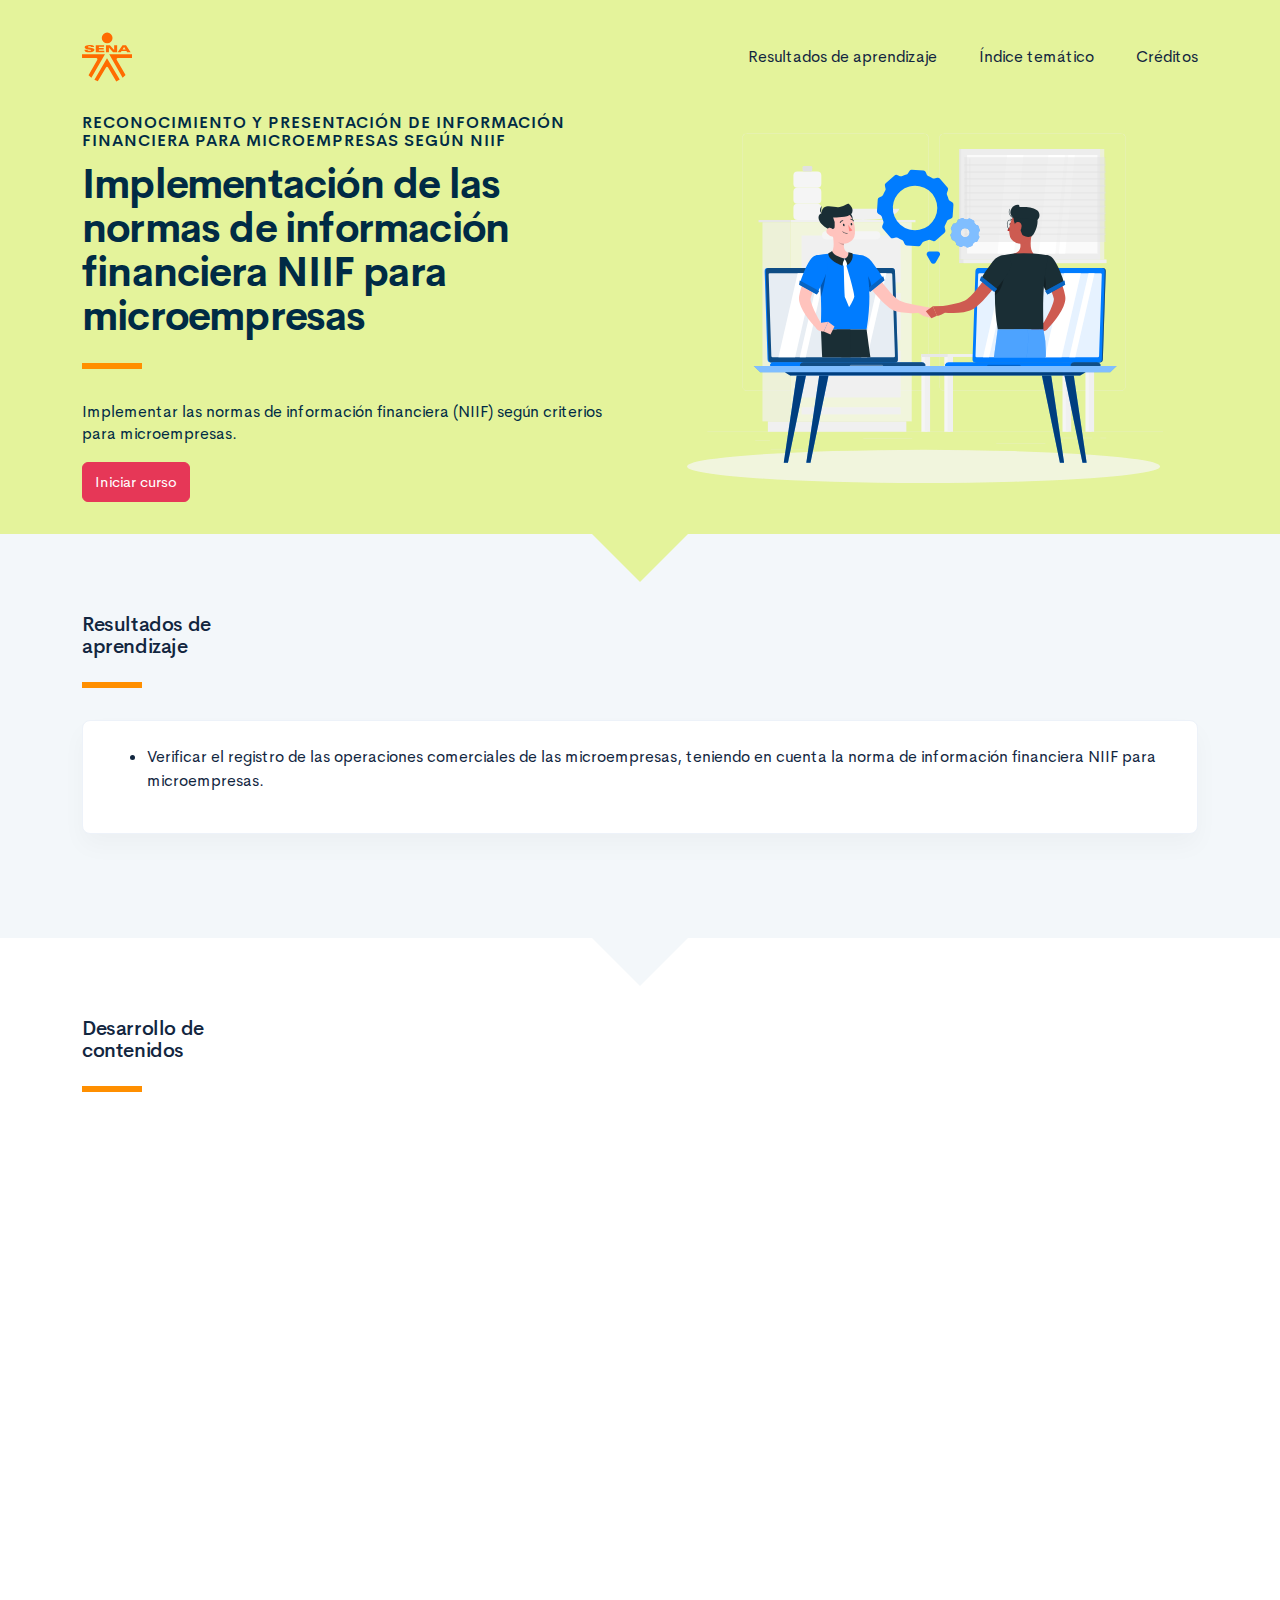
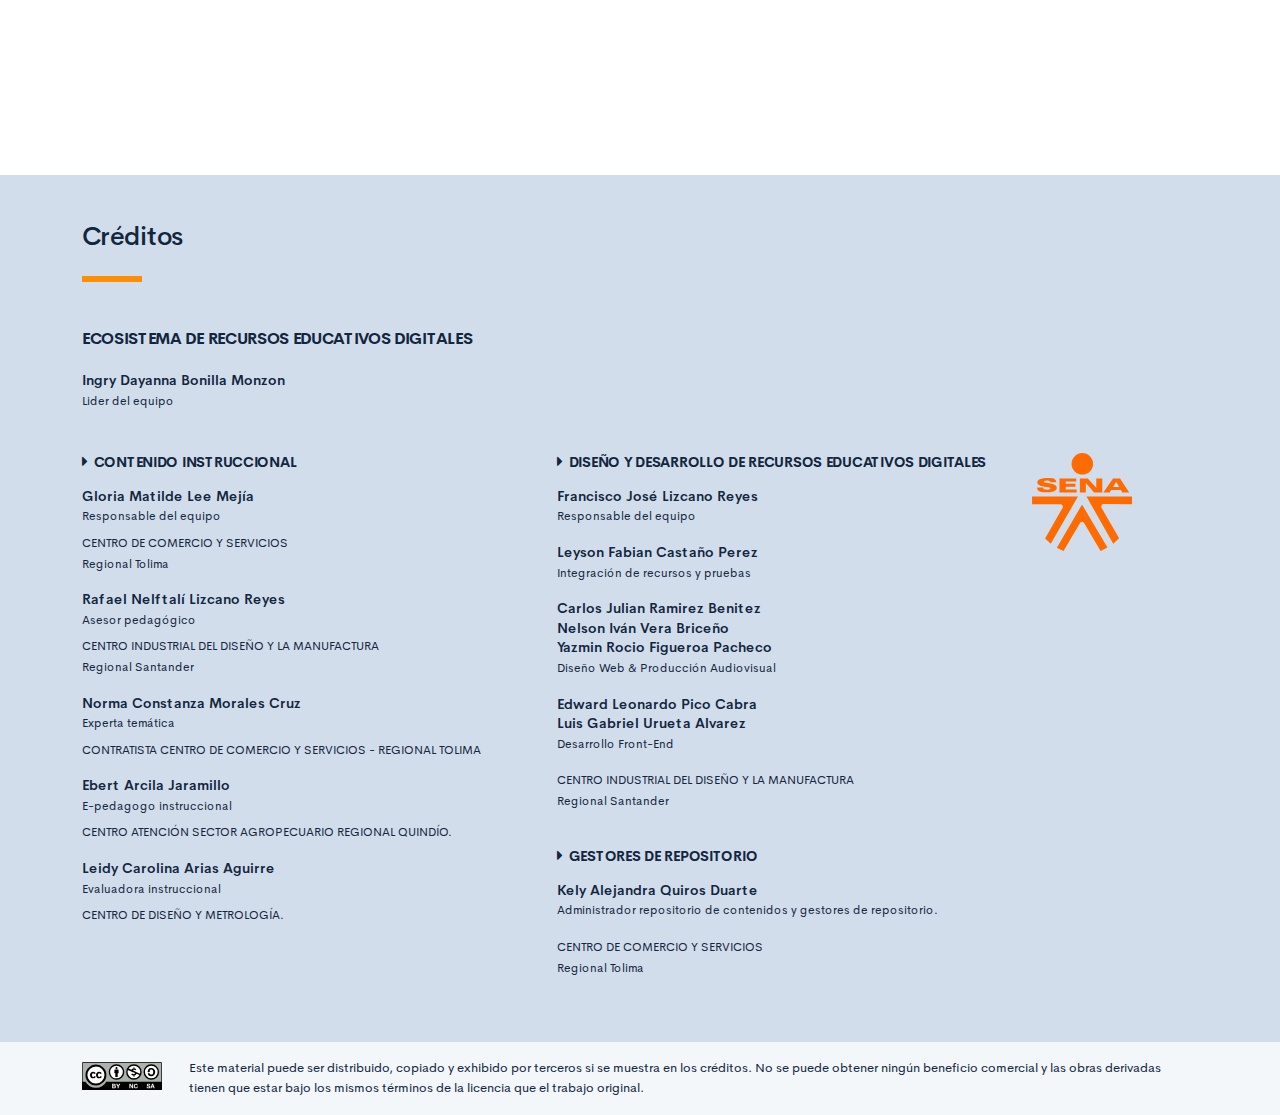
==== commit 3d7175dc: "Ajuste de textos" ====
--- a/public/index.html
+++ b/public/index.html
@@ -3,7 +3,7 @@
     <head>
         <meta charset="UTF-8">
         <meta name="viewport" content="width=device-width, user-scalable=no, initial-scale=1.0, maximum-scale=1.0, minimum-scale=1.0">
-        <title>Implementación de las normas de información financiera NIIF para microempresas</title>
+        <title>Reconocimiento y presentación de información financiera para microempresas según NIIF</title>
         <meta meta name="description" content="Implementar las normas de información financiera (NIIF) según criterios para Microempresas.">
         <link rel="icon" type="image/svg+xml" href="assets/images/logos/senaLogo.svg">
         <link rel="stylesheet" href="assets/fonts/feather/feather.css">
@@ -22,9 +22,9 @@
                         </a><a class="curso-topbar__menubar collapsed btn-menu-responsive d-none" data-toggle="collapse" href="#curso-topbar__nav" aria-expanded="false"><span></span><span></span><span></span></a>
                         <nav class="curso-topbar__nav collapse show d-none d-md-block" id="curso-topbar__nav">
                             <ul class="curso-topbar__list">
-                                <li class="curso-topbar__item"><a class="curso-topbar__link" href="#ResultadosAprendizaje"><span class="text-white">Resultados de Aprendizaje</span></a></li>
-                                <li class="curso-topbar__item"><a class="curso-topbar__link" href="#IndiceTematico"><span class="text-white">Índice Temático</span></a></li>
-                                <li class="curso-topbar__item"><a class="curso-topbar__link" href="#Creditos"><span class="text-white">Créditos</span></a></li>
+                                <li class="curso-topbar__item"><a class="curso-topbar__link" href="#ResultadosAprendizaje"><span>Resultados de aprendizaje</span></a></li>
+                                <li class="curso-topbar__item"><a class="curso-topbar__link" href="#IndiceTematico"><span>Índice temático</span></a></li>
+                                <li class="curso-topbar__item"><a class="curso-topbar__link" href="#Creditos"><span>Créditos</span></a></li>
                             </ul>
                         </nav>
                     </div>
@@ -32,10 +32,10 @@
                     <div class="curso-portada">
                         <div class="row align-items-center">
                             <div class="col-12 col-lg-6">
-                                <h3 class="curso-subtitulo" id="curso-titulo-componente">Reconocimiento y Presentación de Información Financiera para Microempresas según NIIF</h3>
+                                <h3 class="curso-subtitulo" id="curso-titulo-componente">Reconocimiento y presentación de información financiera para microempresas según NIIF</h3>
                                 <h1 class="curso-titulo" id="curso-titulo-tema">Implementación de las normas de información financiera NIIF para microempresas</h1>
                                 <div class="brand-line-primary"></div>
-                                <p class="curso-descripcion">Implementar las normas de información financiera (NIIF) según criterios para Microempresas.</p><a class="curso-btn-iniciar btn btn-danger" href="main.html"><span>Iniciar Curso</span></a>
+                                <p class="curso-descripcion">Implementar las normas de información financiera (NIIF) según criterios para microempresas.</p><a class="curso-btn-iniciar btn btn-danger" href="main.html"><span>Iniciar curso</span></a>
                             </div>
                             <div class="col-12 col-lg-6 text-center">
                                 <div class="d-none d-lg-block"><img class="curso-imagen" src="assets/images/header/header_media.svg" /></div>
@@ -52,7 +52,7 @@
                 <div class="card resultado-item">
                     <div class="card-body">
                         <ul class="bg-color-dark">
-                            <li> <span>Verificar el registro de las operaciones comerciales de las microempresas, teniendo en cuenta la norma de información financiera NIIF para </span></li>
+                            <li> <span>Verificar el registro de las operaciones comerciales de las microempresas, teniendo en cuenta la norma de información financiera NIIF para microempresas.</span></li>
                         </ul>
                     </div>
                 </div>
--- a/public/assets/css/main.css
+++ b/public/assets/css/main.css
@@ -3,6 +3,6 @@
  * Copyright 2011-2019 The Bootstrap Authors
  * Copyright 2011-2019 Twitter, Inc.
  * Licensed under MIT (https://github.com/twbs/bootstrap/blob/master/LICENSE)
- */:root{--blue: #2C7BE5;--indigo: #727cf5;--purple: #6b5eae;--pink: #ff679b;--red: #E63757;--orange: #fd7e14;--yellow: #F6C343;--green: #00D97E;--teal: #02a8b5;--cyan: #39afd1;--white: #fff;--gray: #95AAC9;--gray-dark: #3B506C;--primary: #12263F;--secondary: #6E84A3;--success: #00A99A;--info: #39afd1;--warning: #ff8f00;--danger: #E63757;--light: #EDF2F9;--dark: #000;--white: #fff;--breakpoint-xs: 0;--breakpoint-sm: 576px;--breakpoint-md: 768px;--breakpoint-lg: 992px;--breakpoint-xl: 1200px;--font-family-sans-serif: "Cerebri Sans", sans-serif;--font-family-monospace: "Courier New", monospace}*,*::before,*::after{box-sizing:border-box}html{font-family:sans-serif;line-height:1.15;-webkit-text-size-adjust:100%;-webkit-tap-highlight-color:rgba(0,0,0,0)}article,aside,figcaption,figure,footer,header,hgroup,main,nav,section{display:block}body{margin:0;font-family:"Cerebri Sans",sans-serif;font-size:.9375rem;font-weight:400;line-height:1.5;color:#12263F;text-align:left;background-color:#F3F7FA}[tabindex="-1"]:focus:not(:focus-visible){outline:0 !important}hr{box-sizing:content-box;height:0;overflow:visible}h1,h2,h3,h4,h5,h6{margin-top:0;margin-bottom:1.125rem}p{margin-top:0;margin-bottom:1rem}abbr[title],abbr[data-original-title]{text-decoration:underline;text-decoration:underline dotted;cursor:help;border-bottom:0;text-decoration-skip-ink:none}address{margin-bottom:1rem;font-style:normal;line-height:inherit}ol,ul,dl{margin-top:0;margin-bottom:1rem}ol ol,ul ul,ol ul,ul ol{margin-bottom:0}dt{font-weight:600}dd{margin-bottom:.5rem;margin-left:0}blockquote{margin:0 0 1rem}b,strong{font-weight:bolder}small{font-size:80%}sub,sup{position:relative;font-size:75%;line-height:0;vertical-align:baseline}sub{bottom:-.25em}sup{top:-.5em}a{color:#2C7BE5;text-decoration:none;background-color:transparent}a:hover{color:#104082;text-decoration:none}a:not([href]){color:inherit;text-decoration:none}a:not([href]):hover{color:inherit;text-decoration:none}pre,code,kbd,samp{font-family:"Courier New",monospace;font-size:1em}pre{margin-top:0;margin-bottom:1rem;overflow:auto}figure{margin:0 0 1rem}img{vertical-align:middle;border-style:none}svg{overflow:hidden;vertical-align:middle}table{border-collapse:collapse}caption{padding-top:1rem;padding-bottom:1rem;color:#95AAC9;text-align:left;caption-side:bottom}th{text-align:inherit}label{display:inline-block;margin-bottom:.5rem}button{border-radius:0}button:focus{outline:1px dotted;outline:5px auto -webkit-focus-ring-color}input,button,select,optgroup,textarea{margin:0;font-family:inherit;font-size:inherit;line-height:inherit}button,input{overflow:visible}button,select{text-transform:none}select{word-wrap:normal}button,[type="button"],[type="reset"],[type="submit"]{-webkit-appearance:button}button:not(:disabled),[type="button"]:not(:disabled),[type="reset"]:not(:disabled),[type="submit"]:not(:disabled){cursor:pointer}button::-moz-focus-inner,[type="button"]::-moz-focus-inner,[type="reset"]::-moz-focus-inner,[type="submit"]::-moz-focus-inner{padding:0;border-style:none}input[type="radio"],input[type="checkbox"]{box-sizing:border-box;padding:0}input[type="date"],input[type="time"],input[type="datetime-local"],input[type="month"]{-webkit-appearance:listbox}textarea{overflow:auto;resize:vertical}fieldset{min-width:0;padding:0;margin:0;border:0}legend{display:block;width:100%;max-width:100%;padding:0;margin-bottom:.5rem;font-size:1.5rem;line-height:inherit;color:inherit;white-space:normal}progress{vertical-align:baseline}[type="number"]::-webkit-inner-spin-button,[type="number"]::-webkit-outer-spin-button{height:auto}[type="search"]{outline-offset:-2px;-webkit-appearance:none}[type="search"]::-webkit-search-decoration{-webkit-appearance:none}::-webkit-file-upload-button{font:inherit;-webkit-appearance:button}output{display:inline-block}summary{display:list-item;cursor:pointer}template{display:none}[hidden]{display:none !important}h1,h2,h3,h4,h5,h6,.h1,.h2,.h3,.h4,.h5,.h6{margin-bottom:1.125rem;font-weight:500;line-height:1.1}h1,.h1{font-size:1.625rem}h2,.h2{font-size:1.25rem}h3,.h3{font-size:1.0625rem}h4,.h4{font-size:.9375rem}h5,.h5{font-size:.8125rem}h6,.h6{font-size:.625rem}.lead{font-size:1.17188rem;font-weight:300}.display-1{font-size:4rem;font-weight:600;line-height:1.1}.display-2{font-size:3.25rem;font-weight:600;line-height:1.1}.display-3{font-size:2.625rem;font-weight:600;line-height:1.1}.display-4{font-size:2rem;font-weight:600;line-height:1.1}hr{margin-top:1rem;margin-bottom:1rem;border:0;border-top:1px solid #E3EBF6}small,.small{font-size:.8125rem;font-weight:400}mark,.mark{padding:.2em;background-color:#fcf8e3}.list-unstyled{padding-left:0;list-style:none}.list-inline{padding-left:0;list-style:none}.list-inline-item{display:inline-block}.list-inline-item:not(:last-child){margin-right:6px}.initialism{font-size:90%;text-transform:uppercase}.blockquote{margin-bottom:1.5rem;font-size:1.17188rem}.blockquote-footer{display:block;font-size:.8125rem;color:#95AAC9}.blockquote-footer::before{content:"\2014\00A0"}.img-fluid{max-width:100%;height:auto}.img-thumbnail{padding:.25rem;background-color:#F3F7FA;border:1px solid #E3EBF6;border-radius:.375rem;max-width:100%;height:auto}.figure{display:inline-block}.figure-img{margin-bottom:.75rem;line-height:1}.figure-caption{font-size:.8125rem;color:#95AAC9}code{font-size:87.5%;color:#2C7BE5;word-wrap:break-word}a>code{color:inherit}kbd{padding:.2rem .4rem;font-size:87.5%;color:#fff;background-color:#283E59;border-radius:.25rem}kbd kbd{padding:0;font-size:100%;font-weight:600}pre{display:block;font-size:87.5%;color:#283E59}pre code{font-size:inherit;color:inherit;word-break:normal}.pre-scrollable{max-height:340px;overflow-y:scroll}.container{width:100%;padding-right:12px;padding-left:12px;margin-right:auto;margin-left:auto}@media (min-width: 576px){.container{max-width:540px}}@media (min-width: 768px){.container{max-width:720px}}@media (min-width: 992px){.container{max-width:960px}}@media (min-width: 1200px){.container{max-width:1140px}}.container-fluid,.container-sm,.container-md,.container-lg,.container-xl{width:100%;padding-right:12px;padding-left:12px;margin-right:auto;margin-left:auto}@media (min-width: 576px){.container,.container-sm{max-width:540px}}@media (min-width: 768px){.container,.container-sm,.container-md{max-width:720px}}@media (min-width: 992px){.container,.container-sm,.container-md,.container-lg{max-width:960px}}@media (min-width: 1200px){.container,.container-sm,.container-md,.container-lg,.container-xl{max-width:1140px}}.row{display:flex;flex-wrap:wrap;margin-right:-12px;margin-left:-12px}.no-gutters{margin-right:0;margin-left:0}.no-gutters>.col,.no-gutters>[class*="col-"]{padding-right:0;padding-left:0}.col-1,.col-2,.col-3,.col-4,.col-5,.col-6,.col-7,.col-8,.col-9,.col-10,.col-11,.col-12,.col,.col-auto,.col-sm-1,.col-sm-2,.col-sm-3,.col-sm-4,.col-sm-5,.col-sm-6,.col-sm-7,.col-sm-8,.col-sm-9,.col-sm-10,.col-sm-11,.col-sm-12,.col-sm,.col-sm-auto,.col-md-1,.col-md-2,.col-md-3,.col-md-4,.col-md-5,.col-md-6,.col-md-7,.col-md-8,.col-md-9,.col-md-10,.col-md-11,.col-md-12,.col-md,.col-md-auto,.col-lg-1,.col-lg-2,.col-lg-3,.col-lg-4,.col-lg-5,.col-lg-6,.col-lg-7,.col-lg-8,.col-lg-9,.col-lg-10,.col-lg-11,.col-lg-12,.col-lg,.col-lg-auto,.col-xl-1,.col-xl-2,.col-xl-3,.col-xl-4,.col-xl-5,.col-xl-6,.col-xl-7,.col-xl-8,.col-xl-9,.col-xl-10,.col-xl-11,.col-xl-12,.col-xl,.col-xl-auto{position:relative;width:100%;padding-right:12px;padding-left:12px}.col{flex-basis:0;flex-grow:1;max-width:100%}.row-cols-1>*{flex:0 0 100%;max-width:100%}.row-cols-2>*{flex:0 0 50%;max-width:50%}.row-cols-3>*{flex:0 0 33.33333%;max-width:33.33333%}.row-cols-4>*{flex:0 0 25%;max-width:25%}.row-cols-5>*{flex:0 0 20%;max-width:20%}.row-cols-6>*{flex:0 0 16.66667%;max-width:16.66667%}.col-auto{flex:0 0 auto;width:auto;max-width:100%}.col-1{flex:0 0 8.33333%;max-width:8.33333%}.col-2{flex:0 0 16.66667%;max-width:16.66667%}.col-3{flex:0 0 25%;max-width:25%}.col-4{flex:0 0 33.33333%;max-width:33.33333%}.col-5{flex:0 0 41.66667%;max-width:41.66667%}.col-6{flex:0 0 50%;max-width:50%}.col-7{flex:0 0 58.33333%;max-width:58.33333%}.col-8{flex:0 0 66.66667%;max-width:66.66667%}.col-9{flex:0 0 75%;max-width:75%}.col-10{flex:0 0 83.33333%;max-width:83.33333%}.col-11{flex:0 0 91.66667%;max-width:91.66667%}.col-12{flex:0 0 100%;max-width:100%}.order-first{order:-1}.order-last{order:13}.order-0{order:0}.order-1{order:1}.order-2{order:2}.order-3{order:3}.order-4{order:4}.order-5{order:5}.order-6{order:6}.order-7{order:7}.order-8{order:8}.order-9{order:9}.order-10{order:10}.order-11{order:11}.order-12{order:12}.offset-1{margin-left:8.33333%}.offset-2{margin-left:16.66667%}.offset-3{margin-left:25%}.offset-4{margin-left:33.33333%}.offset-5{margin-left:41.66667%}.offset-6{margin-left:50%}.offset-7{margin-left:58.33333%}.offset-8{margin-left:66.66667%}.offset-9{margin-left:75%}.offset-10{margin-left:83.33333%}.offset-11{margin-left:91.66667%}@media (min-width: 576px){.col-sm{flex-basis:0;flex-grow:1;max-width:100%}.row-cols-sm-1>*{flex:0 0 100%;max-width:100%}.row-cols-sm-2>*{flex:0 0 50%;max-width:50%}.row-cols-sm-3>*{flex:0 0 33.33333%;max-width:33.33333%}.row-cols-sm-4>*{flex:0 0 25%;max-width:25%}.row-cols-sm-5>*{flex:0 0 20%;max-width:20%}.row-cols-sm-6>*{flex:0 0 16.66667%;max-width:16.66667%}.col-sm-auto{flex:0 0 auto;width:auto;max-width:100%}.col-sm-1{flex:0 0 8.33333%;max-width:8.33333%}.col-sm-2{flex:0 0 16.66667%;max-width:16.66667%}.col-sm-3{flex:0 0 25%;max-width:25%}.col-sm-4{flex:0 0 33.33333%;max-width:33.33333%}.col-sm-5{flex:0 0 41.66667%;max-width:41.66667%}.col-sm-6{flex:0 0 50%;max-width:50%}.col-sm-7{flex:0 0 58.33333%;max-width:58.33333%}.col-sm-8{flex:0 0 66.66667%;max-width:66.66667%}.col-sm-9{flex:0 0 75%;max-width:75%}.col-sm-10{flex:0 0 83.33333%;max-width:83.33333%}.col-sm-11{flex:0 0 91.66667%;max-width:91.66667%}.col-sm-12{flex:0 0 100%;max-width:100%}.order-sm-first{order:-1}.order-sm-last{order:13}.order-sm-0{order:0}.order-sm-1{order:1}.order-sm-2{order:2}.order-sm-3{order:3}.order-sm-4{order:4}.order-sm-5{order:5}.order-sm-6{order:6}.order-sm-7{order:7}.order-sm-8{order:8}.order-sm-9{order:9}.order-sm-10{order:10}.order-sm-11{order:11}.order-sm-12{order:12}.offset-sm-0{margin-left:0}.offset-sm-1{margin-left:8.33333%}.offset-sm-2{margin-left:16.66667%}.offset-sm-3{margin-left:25%}.offset-sm-4{margin-left:33.33333%}.offset-sm-5{margin-left:41.66667%}.offset-sm-6{margin-left:50%}.offset-sm-7{margin-left:58.33333%}.offset-sm-8{margin-left:66.66667%}.offset-sm-9{margin-left:75%}.offset-sm-10{margin-left:83.33333%}.offset-sm-11{margin-left:91.66667%}}@media (min-width: 768px){.col-md{flex-basis:0;flex-grow:1;max-width:100%}.row-cols-md-1>*{flex:0 0 100%;max-width:100%}.row-cols-md-2>*{flex:0 0 50%;max-width:50%}.row-cols-md-3>*{flex:0 0 33.33333%;max-width:33.33333%}.row-cols-md-4>*{flex:0 0 25%;max-width:25%}.row-cols-md-5>*{flex:0 0 20%;max-width:20%}.row-cols-md-6>*{flex:0 0 16.66667%;max-width:16.66667%}.col-md-auto{flex:0 0 auto;width:auto;max-width:100%}.col-md-1{flex:0 0 8.33333%;max-width:8.33333%}.col-md-2{flex:0 0 16.66667%;max-width:16.66667%}.col-md-3{flex:0 0 25%;max-width:25%}.col-md-4{flex:0 0 33.33333%;max-width:33.33333%}.col-md-5{flex:0 0 41.66667%;max-width:41.66667%}.col-md-6{flex:0 0 50%;max-width:50%}.col-md-7{flex:0 0 58.33333%;max-width:58.33333%}.col-md-8{flex:0 0 66.66667%;max-width:66.66667%}.col-md-9{flex:0 0 75%;max-width:75%}.col-md-10{flex:0 0 83.33333%;max-width:83.33333%}.col-md-11{flex:0 0 91.66667%;max-width:91.66667%}.col-md-12{flex:0 0 100%;max-width:100%}.order-md-first{order:-1}.order-md-last{order:13}.order-md-0{order:0}.order-md-1{order:1}.order-md-2{order:2}.order-md-3{order:3}.order-md-4{order:4}.order-md-5{order:5}.order-md-6{order:6}.order-md-7{order:7}.order-md-8{order:8}.order-md-9{order:9}.order-md-10{order:10}.order-md-11{order:11}.order-md-12{order:12}.offset-md-0{margin-left:0}.offset-md-1{margin-left:8.33333%}.offset-md-2{margin-left:16.66667%}.offset-md-3{margin-left:25%}.offset-md-4{margin-left:33.33333%}.offset-md-5{margin-left:41.66667%}.offset-md-6{margin-left:50%}.offset-md-7{margin-left:58.33333%}.offset-md-8{margin-left:66.66667%}.offset-md-9{margin-left:75%}.offset-md-10{margin-left:83.33333%}.offset-md-11{margin-left:91.66667%}}@media (min-width: 992px){.col-lg{flex-basis:0;flex-grow:1;max-width:100%}.row-cols-lg-1>*{flex:0 0 100%;max-width:100%}.row-cols-lg-2>*{flex:0 0 50%;max-width:50%}.row-cols-lg-3>*{flex:0 0 33.33333%;max-width:33.33333%}.row-cols-lg-4>*{flex:0 0 25%;max-width:25%}.row-cols-lg-5>*{flex:0 0 20%;max-width:20%}.row-cols-lg-6>*{flex:0 0 16.66667%;max-width:16.66667%}.col-lg-auto{flex:0 0 auto;width:auto;max-width:100%}.col-lg-1{flex:0 0 8.33333%;max-width:8.33333%}.col-lg-2{flex:0 0 16.66667%;max-width:16.66667%}.col-lg-3{flex:0 0 25%;max-width:25%}.col-lg-4{flex:0 0 33.33333%;max-width:33.33333%}.col-lg-5{flex:0 0 41.66667%;max-width:41.66667%}.col-lg-6{flex:0 0 50%;max-width:50%}.col-lg-7{flex:0 0 58.33333%;max-width:58.33333%}.col-lg-8{flex:0 0 66.66667%;max-width:66.66667%}.col-lg-9{flex:0 0 75%;max-width:75%}.col-lg-10{flex:0 0 83.33333%;max-width:83.33333%}.col-lg-11{flex:0 0 91.66667%;max-width:91.66667%}.col-lg-12{flex:0 0 100%;max-width:100%}.order-lg-first{order:-1}.order-lg-last{order:13}.order-lg-0{order:0}.order-lg-1{order:1}.order-lg-2{order:2}.order-lg-3{order:3}.order-lg-4{order:4}.order-lg-5{order:5}.order-lg-6{order:6}.order-lg-7{order:7}.order-lg-8{order:8}.order-lg-9{order:9}.order-lg-10{order:10}.order-lg-11{order:11}.order-lg-12{order:12}.offset-lg-0{margin-left:0}.offset-lg-1{margin-left:8.33333%}.offset-lg-2{margin-left:16.66667%}.offset-lg-3{margin-left:25%}.offset-lg-4{margin-left:33.33333%}.offset-lg-5{margin-left:41.66667%}.offset-lg-6{margin-left:50%}.offset-lg-7{margin-left:58.33333%}.offset-lg-8{margin-left:66.66667%}.offset-lg-9{margin-left:75%}.offset-lg-10{margin-left:83.33333%}.offset-lg-11{margin-left:91.66667%}}@media (min-width: 1200px){.col-xl{flex-basis:0;flex-grow:1;max-width:100%}.row-cols-xl-1>*{flex:0 0 100%;max-width:100%}.row-cols-xl-2>*{flex:0 0 50%;max-width:50%}.row-cols-xl-3>*{flex:0 0 33.33333%;max-width:33.33333%}.row-cols-xl-4>*{flex:0 0 25%;max-width:25%}.row-cols-xl-5>*{flex:0 0 20%;max-width:20%}.row-cols-xl-6>*{flex:0 0 16.66667%;max-width:16.66667%}.col-xl-auto{flex:0 0 auto;width:auto;max-width:100%}.col-xl-1{flex:0 0 8.33333%;max-width:8.33333%}.col-xl-2{flex:0 0 16.66667%;max-width:16.66667%}.col-xl-3{flex:0 0 25%;max-width:25%}.col-xl-4{flex:0 0 33.33333%;max-width:33.33333%}.col-xl-5{flex:0 0 41.66667%;max-width:41.66667%}.col-xl-6{flex:0 0 50%;max-width:50%}.col-xl-7{flex:0 0 58.33333%;max-width:58.33333%}.col-xl-8{flex:0 0 66.66667%;max-width:66.66667%}.col-xl-9{flex:0 0 75%;max-width:75%}.col-xl-10{flex:0 0 83.33333%;max-width:83.33333%}.col-xl-11{flex:0 0 91.66667%;max-width:91.66667%}.col-xl-12{flex:0 0 100%;max-width:100%}.order-xl-first{order:-1}.order-xl-last{order:13}.order-xl-0{order:0}.order-xl-1{order:1}.order-xl-2{order:2}.order-xl-3{order:3}.order-xl-4{order:4}.order-xl-5{order:5}.order-xl-6{order:6}.order-xl-7{order:7}.order-xl-8{order:8}.order-xl-9{order:9}.order-xl-10{order:10}.order-xl-11{order:11}.order-xl-12{order:12}.offset-xl-0{margin-left:0}.offset-xl-1{margin-left:8.33333%}.offset-xl-2{margin-left:16.66667%}.offset-xl-3{margin-left:25%}.offset-xl-4{margin-left:33.33333%}.offset-xl-5{margin-left:41.66667%}.offset-xl-6{margin-left:50%}.offset-xl-7{margin-left:58.33333%}.offset-xl-8{margin-left:66.66667%}.offset-xl-9{margin-left:75%}.offset-xl-10{margin-left:83.33333%}.offset-xl-11{margin-left:91.66667%}}.table{width:100%;margin-bottom:1.5rem;color:#12263F}.table th,.table td{padding:1rem;vertical-align:top;border-top:1px solid #EDF2F9}.table thead th{vertical-align:bottom;border-bottom:2px solid #EDF2F9}.table tbody+tbody{border-top:2px solid #EDF2F9}.table-sm th,.table-sm td{padding:1rem}.table-bordered{border:1px solid #EDF2F9}.table-bordered th,.table-bordered td{border:1px solid #EDF2F9}.table-bordered thead th,.table-bordered thead td{border-bottom-width:2px}.table-borderless th,.table-borderless td,.table-borderless thead th,.table-borderless tbody+tbody{border:0}.table-striped tbody tr:nth-of-type(even){background-color:#F9FBFD}.table-hover tbody tr:hover{color:#12263F;background-color:#F9FBFD}.table-primary,.table-primary>th,.table-primary>td{background-color:#bdc2c9}.table-primary th,.table-primary td,.table-primary thead th,.table-primary tbody+tbody{border-color:#848e9b}.table-hover .table-primary:hover{background-color:#afb5be}.table-hover .table-primary:hover>td,.table-hover .table-primary:hover>th{background-color:#afb5be}.table-secondary,.table-secondary>th,.table-secondary>td{background-color:#d6dde5}.table-secondary th,.table-secondary td,.table-secondary thead th,.table-secondary tbody+tbody{border-color:#b4bfcf}.table-hover .table-secondary:hover{background-color:#c6d0db}.table-hover .table-secondary:hover>td,.table-hover .table-secondary:hover>th{background-color:#c6d0db}.table-success,.table-success>th,.table-success>td{background-color:#b8e7e3}.table-success th,.table-success td,.table-success thead th,.table-success tbody+tbody{border-color:#7ad2ca}.table-hover .table-success:hover{background-color:#a5e1db}.table-hover .table-success:hover>td,.table-hover .table-success:hover>th{background-color:#a5e1db}.table-info,.table-info>th,.table-info>td{background-color:#c8e9f2}.table-info th,.table-info td,.table-info thead th,.table-info tbody+tbody{border-color:#98d5e7}.table-hover .table-info:hover{background-color:#b3e1ed}.table-hover .table-info:hover>td,.table-hover .table-info:hover>th{background-color:#b3e1ed}.table-warning,.table-warning>th,.table-warning>td{background-color:#ffe0b8}.table-warning th,.table-warning td,.table-warning thead th,.table-warning tbody+tbody{border-color:#ffc57a}.table-hover .table-warning:hover{background-color:#ffd59f}.table-hover .table-warning:hover>td,.table-hover .table-warning:hover>th{background-color:#ffd59f}.table-danger,.table-danger>th,.table-danger>td{background-color:#f8c7d0}.table-danger th,.table-danger td,.table-danger thead th,.table-danger tbody+tbody{border-color:#f297a8}.table-hover .table-danger:hover{background-color:#f5b0bd}.table-hover .table-danger:hover>td,.table-hover .table-danger:hover>th{background-color:#f5b0bd}.table-light,.table-light>th,.table-light>td{background-color:#fafbfd}.table-light th,.table-light td,.table-light thead th,.table-light tbody+tbody{border-color:#f6f8fc}.table-hover .table-light:hover{background-color:#e8ecf6}.table-hover .table-light:hover>td,.table-hover .table-light:hover>th{background-color:#e8ecf6}.table-dark,.table-dark>th,.table-dark>td{background-color:#b8b8b8}.table-dark th,.table-dark td,.table-dark thead th,.table-dark tbody+tbody{border-color:#7a7a7a}.table-hover .table-dark:hover{background-color:#ababab}.table-hover .table-dark:hover>td,.table-hover .table-dark:hover>th{background-color:#ababab}.table-white,.table-white>th,.table-white>td{background-color:#fff}.table-white th,.table-white td,.table-white thead th,.table-white tbody+tbody{border-color:#fff}.table-hover .table-white:hover{background-color:#f2f2f2}.table-hover .table-white:hover>td,.table-hover .table-white:hover>th{background-color:#f2f2f2}.table-active,.table-active>th,.table-active>td{background-color:#F9FBFD}.table-hover .table-active:hover{background-color:#e6eef7}.table-hover .table-active:hover>td,.table-hover .table-active:hover>th{background-color:#e6eef7}.table .thead-dark th{color:#fff;background-color:#3B506C;border-color:#496285}.table .thead-light th{color:#95AAC9;background-color:#F9FBFD;border-color:#EDF2F9}.table-dark{color:#fff;background-color:#3B506C}.table-dark th,.table-dark td,.table-dark thead th{border-color:#496285}.table-dark.table-bordered{border:0}.table-dark.table-striped tbody tr:nth-of-type(even){background-color:rgba(255,255,255,0.05)}.table-dark.table-hover tbody tr:hover{color:#fff;background-color:rgba(255,255,255,0.075)}@media (max-width: 575.98px){.table-responsive-sm{display:block;width:100%;overflow-x:auto;-webkit-overflow-scrolling:touch}.table-responsive-sm>.table-bordered{border:0}}@media (max-width: 767.98px){.table-responsive-md{display:block;width:100%;overflow-x:auto;-webkit-overflow-scrolling:touch}.table-responsive-md>.table-bordered{border:0}}@media (max-width: 991.98px){.table-responsive-lg{display:block;width:100%;overflow-x:auto;-webkit-overflow-scrolling:touch}.table-responsive-lg>.table-bordered{border:0}}@media (max-width: 1199.98px){.table-responsive-xl{display:block;width:100%;overflow-x:auto;-webkit-overflow-scrolling:touch}.table-responsive-xl>.table-bordered{border:0}}.table-responsive{display:block;width:100%;overflow-x:auto;-webkit-overflow-scrolling:touch}.table-responsive>.table-bordered{border:0}.form-control{display:block;width:100%;height:calc(1.5em + 1rem + 2px);padding:.5rem .75rem;font-size:.9375rem;font-weight:400;line-height:1.5;color:#12263F;background-color:#fff;background-clip:padding-box;border:1px solid #D2DDEC;border-radius:.375rem;transition:border-color 0.15s ease-in-out,box-shadow 0.15s ease-in-out}@media (prefers-reduced-motion: reduce){.form-control{transition:none}}.form-control::-ms-expand{background-color:transparent;border:0}.form-control:-moz-focusring{color:transparent;text-shadow:0 0 0 #12263F}.form-control:focus{color:#12263F;background-color:#fff;border-color:#12263F;outline:0;box-shadow:rgba(0,0,0,0)}.form-control::placeholder{color:#B1C2D9;opacity:1}.form-control:disabled,.form-control[readonly]{background-color:#fff;opacity:1}select.form-control:focus::-ms-value{color:#12263F;background-color:#fff}.form-control-file,.form-control-range{display:block;width:100%}.col-form-label{padding-top:calc(.5rem + 1px);padding-bottom:calc(.5rem + 1px);margin-bottom:0;font-size:inherit;line-height:1.5}.col-form-label-lg{padding-top:calc(.75rem + 1px);padding-bottom:calc(.75rem + 1px);font-size:.9375rem;line-height:1.5}.col-form-label-sm{padding-top:calc(.125rem + 1px);padding-bottom:calc(.125rem + 1px);font-size:.8125rem;line-height:1.75}.form-control-plaintext{display:block;width:100%;padding:.5rem 0;margin-bottom:0;font-size:.9375rem;line-height:1.5;color:#12263F;background-color:transparent;border:solid transparent;border-width:1px 0}.form-control-plaintext.form-control-sm,.form-control-plaintext.form-control-lg{padding-right:0;padding-left:0}.form-control-sm{height:calc(1.75em + .25rem + 2px);padding:.125rem .5rem;font-size:.8125rem;line-height:1.75;border-radius:.25rem}.form-control-lg{height:calc(1.5em + 1.5rem + 2px);padding:.75rem 1.25rem;font-size:.9375rem;line-height:1.5;border-radius:.5rem}select.form-control[size],select.form-control[multiple]{height:auto}textarea.form-control{height:auto}.form-group{margin-bottom:1.375rem}.form-text{display:block;margin-top:.25rem}.form-row{display:flex;flex-wrap:wrap;margin-right:-5px;margin-left:-5px}.form-row>.col,.form-row>[class*="col-"]{padding-right:5px;padding-left:5px}.form-check{position:relative;display:block;padding-left:1.25rem}.form-check-input{position:absolute;margin-top:.3rem;margin-left:-1.25rem}.form-check-input[disabled] ~ .form-check-label,.form-check-input:disabled ~ .form-check-label{color:#95AAC9}.form-check-label{margin-bottom:0}.form-check-inline{display:inline-flex;align-items:center;padding-left:0;margin-right:.75rem}.form-check-inline .form-check-input{position:static;margin-top:0;margin-right:.3125rem;margin-left:0}.valid-feedback{display:none;width:100%;margin-top:.25rem;font-size:.8125rem;color:#00A99A}.valid-tooltip{position:absolute;top:100%;z-index:5;display:none;max-width:100%;padding:.25rem .5rem;margin-top:.1rem;font-size:.8125rem;line-height:1.5;color:#fff;background-color:#00a99a;border-radius:.375rem}.was-validated :valid ~ .valid-feedback,.was-validated :valid ~ .valid-tooltip,.is-valid ~ .valid-feedback,.is-valid ~ .valid-tooltip{display:block}.was-validated .form-control:valid,.form-control.is-valid{border-color:#00A99A}.was-validated .form-control:valid:focus,.form-control.is-valid:focus{border-color:#00A99A;box-shadow:0 0 0 .15rem rgba(0,169,154,0.25)}.was-validated .custom-select:valid,.custom-select.is-valid{border-color:#00A99A}.was-validated .custom-select:valid:focus,.custom-select.is-valid:focus{border-color:#00A99A;box-shadow:0 0 0 .15rem rgba(0,169,154,0.25)}.was-validated .form-check-input:valid ~ .form-check-label,.form-check-input.is-valid ~ .form-check-label{color:#00A99A}.was-validated .form-check-input:valid ~ .valid-feedback,.was-validated .form-check-input:valid ~ .valid-tooltip,.form-check-input.is-valid ~ .valid-feedback,.form-check-input.is-valid ~ .valid-tooltip{display:block}.was-validated .custom-control-input:valid ~ .custom-control-label,.custom-control-input.is-valid ~ .custom-control-label{color:#00A99A}.was-validated .custom-control-input:valid ~ .custom-control-label::before,.custom-control-input.is-valid ~ .custom-control-label::before{border-color:#00A99A}.was-validated .custom-control-input:valid:checked ~ .custom-control-label::before,.custom-control-input.is-valid:checked ~ .custom-control-label::before{border-color:#00dcc8;background-color:#00dcc8}.was-validated .custom-control-input:valid:focus ~ .custom-control-label::before,.custom-control-input.is-valid:focus ~ .custom-control-label::before{box-shadow:0 0 0 .15rem rgba(0,169,154,0.25)}.was-validated .custom-control-input:valid:focus:not(:checked) ~ .custom-control-label::before,.custom-control-input.is-valid:focus:not(:checked) ~ .custom-control-label::before{border-color:#00A99A}.was-validated .custom-file-input:valid ~ .custom-file-label,.custom-file-input.is-valid ~ .custom-file-label{border-color:#00A99A}.was-validated .custom-file-input:valid:focus ~ .custom-file-label,.custom-file-input.is-valid:focus ~ .custom-file-label{border-color:#00A99A;box-shadow:0 0 0 .15rem rgba(0,169,154,0.25)}.invalid-feedback{display:none;width:100%;margin-top:.25rem;font-size:.8125rem;color:#E63757}.invalid-tooltip{position:absolute;top:100%;z-index:5;display:none;max-width:100%;padding:.25rem .5rem;margin-top:.1rem;font-size:.8125rem;line-height:1.5;color:#fff;background-color:#e63757;border-radius:.375rem}.was-validated :invalid ~ .invalid-feedback,.was-validated :invalid ~ .invalid-tooltip,.is-invalid ~ .invalid-feedback,.is-invalid ~ .invalid-tooltip{display:block}.was-validated .form-control:invalid,.form-control.is-invalid{border-color:#E63757}.was-validated .form-control:invalid:focus,.form-control.is-invalid:focus{border-color:#E63757;box-shadow:0 0 0 .15rem rgba(230,55,87,0.25)}.was-validated .custom-select:invalid,.custom-select.is-invalid{border-color:#E63757}.was-validated .custom-select:invalid:focus,.custom-select.is-invalid:focus{border-color:#E63757;box-shadow:0 0 0 .15rem rgba(230,55,87,0.25)}.was-validated .form-check-input:invalid ~ .form-check-label,.form-check-input.is-invalid ~ .form-check-label{color:#E63757}.was-validated .form-check-input:invalid ~ .invalid-feedback,.was-validated .form-check-input:invalid ~ .invalid-tooltip,.form-check-input.is-invalid ~ .invalid-feedback,.form-check-input.is-invalid ~ .invalid-tooltip{display:block}.was-validated .custom-control-input:invalid ~ .custom-control-label,.custom-control-input.is-invalid ~ .custom-control-label{color:#E63757}.was-validated .custom-control-input:invalid ~ .custom-control-label::before,.custom-control-input.is-invalid ~ .custom-control-label::before{border-color:#E63757}.was-validated .custom-control-input:invalid:checked ~ .custom-control-label::before,.custom-control-input.is-invalid:checked ~ .custom-control-label::before{border-color:#ec647d;background-color:#ec647d}.was-validated .custom-control-input:invalid:focus ~ .custom-control-label::before,.custom-control-input.is-invalid:focus ~ .custom-control-label::before{box-shadow:0 0 0 .15rem rgba(230,55,87,0.25)}.was-validated .custom-control-input:invalid:focus:not(:checked) ~ .custom-control-label::before,.custom-control-input.is-invalid:focus:not(:checked) ~ .custom-control-label::before{border-color:#E63757}.was-validated .custom-file-input:invalid ~ .custom-file-label,.custom-file-input.is-invalid ~ .custom-file-label{border-color:#E63757}.was-validated .custom-file-input:invalid:focus ~ .custom-file-label,.custom-file-input.is-invalid:focus ~ .custom-file-label{border-color:#E63757;box-shadow:0 0 0 .15rem rgba(230,55,87,0.25)}.form-inline{display:flex;flex-flow:row wrap;align-items:center}.form-inline .form-check{width:100%}@media (min-width: 576px){.form-inline label{display:flex;align-items:center;justify-content:center;margin-bottom:0}.form-inline .form-group{display:flex;flex:0 0 auto;flex-flow:row wrap;align-items:center;margin-bottom:0}.form-inline .form-control{display:inline-block;width:auto;vertical-align:middle}.form-inline .form-control-plaintext{display:inline-block}.form-inline .input-group,.form-inline .custom-select{width:auto}.form-inline .form-check{display:flex;align-items:center;justify-content:center;width:auto;padding-left:0}.form-inline .form-check-input{position:relative;flex-shrink:0;margin-top:0;margin-right:.25rem;margin-left:0}.form-inline .custom-control{align-items:center;justify-content:center}.form-inline .custom-control-label{margin-bottom:0}}.btn{display:inline-block;font-weight:400;color:#12263F;text-align:center;vertical-align:middle;cursor:pointer;user-select:none;background-color:transparent;border:1px solid transparent;padding:.5rem .75rem;font-size:.9375rem;line-height:1.5;border-radius:.375rem;transition:color 0.15s ease-in-out,background-color 0.15s ease-in-out,border-color 0.15s ease-in-out,box-shadow 0.15s ease-in-out}@media (prefers-reduced-motion: reduce){.btn{transition:none}}.btn:hover{color:#12263F;text-decoration:none}.btn:focus,.btn.focus{outline:0;box-shadow:0 0 0 .15rem rgba(18,38,63,0.25)}.btn.disabled,.btn:disabled{opacity:.65}a.btn.disabled,fieldset:disabled a.btn{pointer-events:none}.btn-primary{color:#fff;background-color:#12263F;border-color:#12263F}.btn-primary:hover{color:#fff;background-color:#0a1421;border-color:#070e17}.btn-primary:focus,.btn-primary.focus{color:#fff;background-color:#0a1421;border-color:#070e17;box-shadow:0 0 0 .15rem rgba(54,71,92,0.5)}.btn-primary.disabled,.btn-primary:disabled{color:#fff;background-color:#12263F;border-color:#12263F}.btn-primary:not(:disabled):not(.disabled):active,.btn-primary:not(:disabled):not(.disabled).active,.show>.btn-primary.dropdown-toggle{color:#fff;background-color:#070e17;border-color:#04080d}.btn-primary:not(:disabled):not(.disabled):active:focus,.btn-primary:not(:disabled):not(.disabled).active:focus,.show>.btn-primary.dropdown-toggle:focus{box-shadow:0 0 0 .15rem rgba(54,71,92,0.5)}.btn-secondary{color:#fff;background-color:#6E84A3;border-color:#6E84A3}.btn-secondary:hover{color:#fff;background-color:#5b7190;border-color:#566b88}.btn-secondary:focus,.btn-secondary.focus{color:#fff;background-color:#5b7190;border-color:#566b88;box-shadow:0 0 0 .15rem rgba(132,150,177,0.5)}.btn-secondary.disabled,.btn-secondary:disabled{color:#fff;background-color:#6E84A3;border-color:#6E84A3}.btn-secondary:not(:disabled):not(.disabled):active,.btn-secondary:not(:disabled):not(.disabled).active,.show>.btn-secondary.dropdown-toggle{color:#fff;background-color:#566b88;border-color:#516580}.btn-secondary:not(:disabled):not(.disabled):active:focus,.btn-secondary:not(:disabled):not(.disabled).active:focus,.show>.btn-secondary.dropdown-toggle:focus{box-shadow:0 0 0 .15rem rgba(132,150,177,0.5)}.btn-success{color:#fff;background-color:#00A99A;border-color:#00A99A}.btn-success:hover{color:#fff;background-color:#008377;border-color:#00766c}.btn-success:focus,.btn-success.focus{color:#fff;background-color:#008377;border-color:#00766c;box-shadow:0 0 0 .15rem rgba(38,182,169,0.5)}.btn-success.disabled,.btn-success:disabled{color:#fff;background-color:#00A99A;border-color:#00A99A}.btn-success:not(:disabled):not(.disabled):active,.btn-success:not(:disabled):not(.disabled).active,.show>.btn-success.dropdown-toggle{color:#fff;background-color:#00766c;border-color:#006960}.btn-success:not(:disabled):not(.disabled):active:focus,.btn-success:not(:disabled):not(.disabled).active:focus,.show>.btn-success.dropdown-toggle:focus{box-shadow:0 0 0 .15rem rgba(38,182,169,0.5)}.btn-info{color:#fff;background-color:#39afd1;border-color:#39afd1}.btn-info:hover{color:#fff;background-color:#2b99b9;border-color:#2991ae}.btn-info:focus,.btn-info.focus{color:#fff;background-color:#2b99b9;border-color:#2991ae;box-shadow:0 0 0 .15rem rgba(87,187,216,0.5)}.btn-info.disabled,.btn-info:disabled{color:#fff;background-color:#39afd1;border-color:#39afd1}.btn-info:not(:disabled):not(.disabled):active,.btn-info:not(:disabled):not(.disabled).active,.show>.btn-info.dropdown-toggle{color:#fff;background-color:#2991ae;border-color:#2688a4}.btn-info:not(:disabled):not(.disabled):active:focus,.btn-info:not(:disabled):not(.disabled).active:focus,.show>.btn-info.dropdown-toggle:focus{box-shadow:0 0 0 .15rem rgba(87,187,216,0.5)}.btn-warning{color:#283E59;background-color:#ff8f00;border-color:#ff8f00}.btn-warning:hover{color:#fff;background-color:#d97a00;border-color:#cc7200}.btn-warning:focus,.btn-warning.focus{color:#fff;background-color:#d97a00;border-color:#cc7200;box-shadow:0 0 0 .15rem rgba(223,131,13,0.5)}.btn-warning.disabled,.btn-warning:disabled{color:#283E59;background-color:#ff8f00;border-color:#ff8f00}.btn-warning:not(:disabled):not(.disabled):active,.btn-warning:not(:disabled):not(.disabled).active,.show>.btn-warning.dropdown-toggle{color:#fff;background-color:#cc7200;border-color:#bf6b00}.btn-warning:not(:disabled):not(.disabled):active:focus,.btn-warning:not(:disabled):not(.disabled).active:focus,.show>.btn-warning.dropdown-toggle:focus{box-shadow:0 0 0 .15rem rgba(223,131,13,0.5)}.btn-danger{color:#fff;background-color:#E63757;border-color:#E63757}.btn-danger:hover{color:#fff;background-color:#db1b3f;border-color:#d01a3b}.btn-danger:focus,.btn-danger.focus{color:#fff;background-color:#db1b3f;border-color:#d01a3b;box-shadow:0 0 0 .15rem rgba(234,85,112,0.5)}.btn-danger.disabled,.btn-danger:disabled{color:#fff;background-color:#E63757;border-color:#E63757}.btn-danger:not(:disabled):not(.disabled):active,.btn-danger:not(:disabled):not(.disabled).active,.show>.btn-danger.dropdown-toggle{color:#fff;background-color:#d01a3b;border-color:#c51938}.btn-danger:not(:disabled):not(.disabled):active:focus,.btn-danger:not(:disabled):not(.disabled).active:focus,.show>.btn-danger.dropdown-toggle:focus{box-shadow:0 0 0 .15rem rgba(234,85,112,0.5)}.btn-light{color:#283E59;background-color:#EDF2F9;border-color:#EDF2F9}.btn-light:hover{color:#283E59;background-color:#d0ddef;border-color:#c7d6ec}.btn-light:focus,.btn-light.focus{color:#283E59;background-color:#d0ddef;border-color:#c7d6ec;box-shadow:0 0 0 .15rem rgba(207,215,225,0.5)}.btn-light.disabled,.btn-light:disabled{color:#283E59;background-color:#EDF2F9;border-color:#EDF2F9}.btn-light:not(:disabled):not(.disabled):active,.btn-light:not(:disabled):not(.disabled).active,.show>.btn-light.dropdown-toggle{color:#283E59;background-color:#c7d6ec;border-color:#bdcfe9}.btn-light:not(:disabled):not(.disabled):active:focus,.btn-light:not(:disabled):not(.disabled).active:focus,.show>.btn-light.dropdown-toggle:focus{box-shadow:0 0 0 .15rem rgba(207,215,225,0.5)}.btn-dark{color:#fff;background-color:#000;border-color:#000}.btn-dark:hover{color:#fff;background-color:#000;border-color:#000}.btn-dark:focus,.btn-dark.focus{color:#fff;background-color:#000;border-color:#000;box-shadow:0 0 0 .15rem rgba(38,38,38,0.5)}.btn-dark.disabled,.btn-dark:disabled{color:#fff;background-color:#000;border-color:#000}.btn-dark:not(:disabled):not(.disabled):active,.btn-dark:not(:disabled):not(.disabled).active,.show>.btn-dark.dropdown-toggle{color:#fff;background-color:#000;border-color:#000}.btn-dark:not(:disabled):not(.disabled):active:focus,.btn-dark:not(:disabled):not(.disabled).active:focus,.show>.btn-dark.dropdown-toggle:focus{box-shadow:0 0 0 .15rem rgba(38,38,38,0.5)}.btn-white{color:#283E59;background-color:#fff;border-color:#fff}.btn-white:hover{color:#283E59;background-color:#ececec;border-color:#e6e6e6}.btn-white:focus,.btn-white.focus{color:#283E59;background-color:#ececec;border-color:#e6e6e6;box-shadow:0 0 0 .15rem rgba(223,226,230,0.5)}.btn-white.disabled,.btn-white:disabled{color:#283E59;background-color:#fff;border-color:#fff}.btn-white:not(:disabled):not(.disabled):active,.btn-white:not(:disabled):not(.disabled).active,.show>.btn-white.dropdown-toggle{color:#283E59;background-color:#e6e6e6;border-color:#dfdfdf}.btn-white:not(:disabled):not(.disabled):active:focus,.btn-white:not(:disabled):not(.disabled).active:focus,.show>.btn-white.dropdown-toggle:focus{box-shadow:0 0 0 .15rem rgba(223,226,230,0.5)}.btn-outline-primary{color:#12263F;border-color:#12263F}.btn-outline-primary:hover{color:#fff;background-color:#12263F;border-color:#12263F}.btn-outline-primary:focus,.btn-outline-primary.focus{box-shadow:0 0 0 .15rem rgba(18,38,63,0.5)}.btn-outline-primary.disabled,.btn-outline-primary:disabled{color:#12263F;background-color:transparent}.btn-outline-primary:not(:disabled):not(.disabled):active,.btn-outline-primary:not(:disabled):not(.disabled).active,.show>.btn-outline-primary.dropdown-toggle{color:#fff;background-color:#12263F;border-color:#12263F}.btn-outline-primary:not(:disabled):not(.disabled):active:focus,.btn-outline-primary:not(:disabled):not(.disabled).active:focus,.show>.btn-outline-primary.dropdown-toggle:focus{box-shadow:0 0 0 .15rem rgba(18,38,63,0.5)}.btn-outline-secondary{color:#6E84A3;border-color:#6E84A3}.btn-outline-secondary:hover{color:#fff;background-color:#6E84A3;border-color:#6E84A3}.btn-outline-secondary:focus,.btn-outline-secondary.focus{box-shadow:0 0 0 .15rem rgba(110,132,163,0.5)}.btn-outline-secondary.disabled,.btn-outline-secondary:disabled{color:#6E84A3;background-color:transparent}.btn-outline-secondary:not(:disabled):not(.disabled):active,.btn-outline-secondary:not(:disabled):not(.disabled).active,.show>.btn-outline-secondary.dropdown-toggle{color:#fff;background-color:#6E84A3;border-color:#6E84A3}.btn-outline-secondary:not(:disabled):not(.disabled):active:focus,.btn-outline-secondary:not(:disabled):not(.disabled).active:focus,.show>.btn-outline-secondary.dropdown-toggle:focus{box-shadow:0 0 0 .15rem rgba(110,132,163,0.5)}.btn-outline-success{color:#00A99A;border-color:#00A99A}.btn-outline-success:hover{color:#fff;background-color:#00A99A;border-color:#00A99A}.btn-outline-success:focus,.btn-outline-success.focus{box-shadow:0 0 0 .15rem rgba(0,169,154,0.5)}.btn-outline-success.disabled,.btn-outline-success:disabled{color:#00A99A;background-color:transparent}.btn-outline-success:not(:disabled):not(.disabled):active,.btn-outline-success:not(:disabled):not(.disabled).active,.show>.btn-outline-success.dropdown-toggle{color:#fff;background-color:#00A99A;border-color:#00A99A}.btn-outline-success:not(:disabled):not(.disabled):active:focus,.btn-outline-success:not(:disabled):not(.disabled).active:focus,.show>.btn-outline-success.dropdown-toggle:focus{box-shadow:0 0 0 .15rem rgba(0,169,154,0.5)}.btn-outline-info{color:#39afd1;border-color:#39afd1}.btn-outline-info:hover{color:#fff;background-color:#39afd1;border-color:#39afd1}.btn-outline-info:focus,.btn-outline-info.focus{box-shadow:0 0 0 .15rem rgba(57,175,209,0.5)}.btn-outline-info.disabled,.btn-outline-info:disabled{color:#39afd1;background-color:transparent}.btn-outline-info:not(:disabled):not(.disabled):active,.btn-outline-info:not(:disabled):not(.disabled).active,.show>.btn-outline-info.dropdown-toggle{color:#fff;background-color:#39afd1;border-color:#39afd1}.btn-outline-info:not(:disabled):not(.disabled):active:focus,.btn-outline-info:not(:disabled):not(.disabled).active:focus,.show>.btn-outline-info.dropdown-toggle:focus{box-shadow:0 0 0 .15rem rgba(57,175,209,0.5)}.btn-outline-warning{color:#ff8f00;border-color:#ff8f00}.btn-outline-warning:hover{color:#283E59;background-color:#ff8f00;border-color:#ff8f00}.btn-outline-warning:focus,.btn-outline-warning.focus{box-shadow:0 0 0 .15rem rgba(255,143,0,0.5)}.btn-outline-warning.disabled,.btn-outline-warning:disabled{color:#ff8f00;background-color:transparent}.btn-outline-warning:not(:disabled):not(.disabled):active,.btn-outline-warning:not(:disabled):not(.disabled).active,.show>.btn-outline-warning.dropdown-toggle{color:#283E59;background-color:#ff8f00;border-color:#ff8f00}.btn-outline-warning:not(:disabled):not(.disabled):active:focus,.btn-outline-warning:not(:disabled):not(.disabled).active:focus,.show>.btn-outline-warning.dropdown-toggle:focus{box-shadow:0 0 0 .15rem rgba(255,143,0,0.5)}.btn-outline-danger{color:#E63757;border-color:#E63757}.btn-outline-danger:hover{color:#fff;background-color:#E63757;border-color:#E63757}.btn-outline-danger:focus,.btn-outline-danger.focus{box-shadow:0 0 0 .15rem rgba(230,55,87,0.5)}.btn-outline-danger.disabled,.btn-outline-danger:disabled{color:#E63757;background-color:transparent}.btn-outline-danger:not(:disabled):not(.disabled):active,.btn-outline-danger:not(:disabled):not(.disabled).active,.show>.btn-outline-danger.dropdown-toggle{color:#fff;background-color:#E63757;border-color:#E63757}.btn-outline-danger:not(:disabled):not(.disabled):active:focus,.btn-outline-danger:not(:disabled):not(.disabled).active:focus,.show>.btn-outline-danger.dropdown-toggle:focus{box-shadow:0 0 0 .15rem rgba(230,55,87,0.5)}.btn-outline-light{color:#EDF2F9;border-color:#EDF2F9}.btn-outline-light:hover{color:#283E59;background-color:#EDF2F9;border-color:#EDF2F9}.btn-outline-light:focus,.btn-outline-light.focus{box-shadow:0 0 0 .15rem rgba(237,242,249,0.5)}.btn-outline-light.disabled,.btn-outline-light:disabled{color:#EDF2F9;background-color:transparent}.btn-outline-light:not(:disabled):not(.disabled):active,.btn-outline-light:not(:disabled):not(.disabled).active,.show>.btn-outline-light.dropdown-toggle{color:#283E59;background-color:#EDF2F9;border-color:#EDF2F9}.btn-outline-light:not(:disabled):not(.disabled):active:focus,.btn-outline-light:not(:disabled):not(.disabled).active:focus,.show>.btn-outline-light.dropdown-toggle:focus{box-shadow:0 0 0 .15rem rgba(237,242,249,0.5)}.btn-outline-dark{color:#000;border-color:#000}.btn-outline-dark:hover{color:#fff;background-color:#000;border-color:#000}.btn-outline-dark:focus,.btn-outline-dark.focus{box-shadow:0 0 0 .15rem rgba(0,0,0,0.5)}.btn-outline-dark.disabled,.btn-outline-dark:disabled{color:#000;background-color:transparent}.btn-outline-dark:not(:disabled):not(.disabled):active,.btn-outline-dark:not(:disabled):not(.disabled).active,.show>.btn-outline-dark.dropdown-toggle{color:#fff;background-color:#000;border-color:#000}.btn-outline-dark:not(:disabled):not(.disabled):active:focus,.btn-outline-dark:not(:disabled):not(.disabled).active:focus,.show>.btn-outline-dark.dropdown-toggle:focus{box-shadow:0 0 0 .15rem rgba(0,0,0,0.5)}.btn-outline-white{color:#fff;border-color:#fff}.btn-outline-white:hover{color:#283E59;background-color:#fff;border-color:#fff}.btn-outline-white:focus,.btn-outline-white.focus{box-shadow:0 0 0 .15rem rgba(255,255,255,0.5)}.btn-outline-white.disabled,.btn-outline-white:disabled{color:#fff;background-color:transparent}.btn-outline-white:not(:disabled):not(.disabled):active,.btn-outline-white:not(:disabled):not(.disabled).active,.show>.btn-outline-white.dropdown-toggle{color:#283E59;background-color:#fff;border-color:#fff}.btn-outline-white:not(:disabled):not(.disabled):active:focus,.btn-outline-white:not(:disabled):not(.disabled).active:focus,.show>.btn-outline-white.dropdown-toggle:focus{box-shadow:0 0 0 .15rem rgba(255,255,255,0.5)}.btn-link{font-weight:400;color:#2C7BE5;text-decoration:none}.btn-link:hover{color:#104082;text-decoration:none}.btn-link:focus,.btn-link.focus{text-decoration:none;box-shadow:none}.btn-link:disabled,.btn-link.disabled{color:#B1C2D9;pointer-events:none}.btn-lg,.btn-group-lg>.btn{padding:.75rem 1.25rem;font-size:.9375rem;line-height:1.5;border-radius:.5rem}.btn-sm,.btn-group-sm>.btn{padding:.125rem .5rem;font-size:.8125rem;line-height:1.75;border-radius:.25rem}.btn-block{display:block;width:100%}.btn-block+.btn-block{margin-top:.5rem}input[type="submit"].btn-block,input[type="reset"].btn-block,input[type="button"].btn-block{width:100%}.fade{transition:opacity 0.15s linear}@media (prefers-reduced-motion: reduce){.fade{transition:none}}.fade:not(.show){opacity:0}.collapse:not(.show){display:none}.collapsing{position:relative;height:0;overflow:hidden;transition:height 0.35s ease}@media (prefers-reduced-motion: reduce){.collapsing{transition:none}}.dropup,.dropright,.dropdown,.dropleft{position:relative}.dropdown-toggle{white-space:nowrap}.dropdown-toggle::after{display:inline-block;margin-left:.2125em;vertical-align:.2125em;content:"";border-top:.25em solid;border-right:.25em solid transparent;border-bottom:0;border-left:.25em solid transparent}.dropdown-toggle:empty::after{margin-left:0}.dropdown-menu{position:absolute;top:100%;left:0;z-index:1000;display:none;float:left;min-width:10rem;padding:.5rem 0;margin:0 0 0;font-size:.9375rem;color:#12263F;text-align:left;list-style:none;background-color:#fff;background-clip:padding-box;border:1px solid rgba(0,0,0,0.1);border-radius:.375rem}.dropdown-menu-left{right:auto;left:0}.dropdown-menu-right{right:0;left:auto}@media (min-width: 576px){.dropdown-menu-sm-left{right:auto;left:0}.dropdown-menu-sm-right{right:0;left:auto}}@media (min-width: 768px){.dropdown-menu-md-left{right:auto;left:0}.dropdown-menu-md-right{right:0;left:auto}}@media (min-width: 992px){.dropdown-menu-lg-left{right:auto;left:0}.dropdown-menu-lg-right{right:0;left:auto}}@media (min-width: 1200px){.dropdown-menu-xl-left{right:auto;left:0}.dropdown-menu-xl-right{right:0;left:auto}}.dropup .dropdown-menu{top:auto;bottom:100%;margin-top:0;margin-bottom:0}.dropup .dropdown-toggle::after{display:inline-block;margin-left:.2125em;vertical-align:.2125em;content:"";border-top:0;border-right:.25em solid transparent;border-bottom:.25em solid;border-left:.25em solid transparent}.dropup .dropdown-toggle:empty::after{margin-left:0}.dropright .dropdown-menu{top:0;right:auto;left:100%;margin-top:0;margin-left:0}.dropright .dropdown-toggle::after{display:inline-block;margin-left:.2125em;vertical-align:.2125em;content:"";border-top:.25em solid transparent;border-right:0;border-bottom:.25em solid transparent;border-left:.25em solid}.dropright .dropdown-toggle:empty::after{margin-left:0}.dropright .dropdown-toggle::after{vertical-align:0}.dropleft .dropdown-menu{top:0;right:100%;left:auto;margin-top:0;margin-right:0}.dropleft .dropdown-toggle::after{display:inline-block;margin-left:.2125em;vertical-align:.2125em;content:""}.dropleft .dropdown-toggle::after{display:none}.dropleft .dropdown-toggle::before{display:inline-block;margin-right:.2125em;vertical-align:.2125em;content:"";border-top:.25em solid transparent;border-right:.25em solid;border-bottom:.25em solid transparent}.dropleft .dropdown-toggle:empty::after{margin-left:0}.dropleft .dropdown-toggle::before{vertical-align:0}.dropdown-menu[x-placement^="top"],.dropdown-menu[x-placement^="right"],.dropdown-menu[x-placement^="bottom"],.dropdown-menu[x-placement^="left"]{right:auto;bottom:auto}.dropdown-divider{height:0;margin:.75rem 0;overflow:hidden;border-top:1px solid #EDF2F9}.dropdown-item{display:block;width:100%;padding:.375rem 1.5rem;clear:both;font-weight:400;color:#6E84A3;text-align:inherit;white-space:nowrap;background-color:transparent;border:0}.dropdown-item:hover,.dropdown-item:focus{color:#000;text-decoration:none;background-color:rgba(0,0,0,0)}.dropdown-item.active,.dropdown-item:active{color:#000;text-decoration:none;background-color:rgba(0,0,0,0)}.dropdown-item.disabled,.dropdown-item:disabled{color:#95AAC9;pointer-events:none;background-color:transparent}.dropdown-menu.show{display:block}.dropdown-header{display:block;padding:.5rem 1.5rem;margin-bottom:0;font-size:.8125rem;color:inherit;white-space:nowrap}.dropdown-item-text{display:block;padding:.375rem 1.5rem;color:#6E84A3}.btn-group,.btn-group-vertical{position:relative;display:inline-flex;vertical-align:middle}.btn-group>.btn,.btn-group-vertical>.btn{position:relative;flex:1 1 auto}.btn-group>.btn:hover,.btn-group-vertical>.btn:hover{z-index:1}.btn-group>.btn:focus,.btn-group>.btn:active,.btn-group>.btn.active,.btn-group-vertical>.btn:focus,.btn-group-vertical>.btn:active,.btn-group-vertical>.btn.active{z-index:1}.btn-toolbar{display:flex;flex-wrap:wrap;justify-content:flex-start}.btn-toolbar .input-group{width:auto}.btn-group>.btn:not(:first-child),.btn-group>.btn-group:not(:first-child){margin-left:-1px}.btn-group>.btn:not(:last-child):not(.dropdown-toggle),.btn-group>.btn-group:not(:last-child)>.btn{border-top-right-radius:0;border-bottom-right-radius:0}.btn-group>.btn:not(:first-child),.btn-group>.btn-group:not(:first-child)>.btn{border-top-left-radius:0;border-bottom-left-radius:0}.dropdown-toggle-split{padding-right:.5625rem;padding-left:.5625rem}.dropdown-toggle-split::after,.dropup .dropdown-toggle-split::after,.dropright .dropdown-toggle-split::after{margin-left:0}.dropleft .dropdown-toggle-split::before{margin-right:0}.btn-sm+.dropdown-toggle-split,.btn-group-sm>.btn+.dropdown-toggle-split{padding-right:.375rem;padding-left:.375rem}.btn-lg+.dropdown-toggle-split,.btn-group-lg>.btn+.dropdown-toggle-split{padding-right:.9375rem;padding-left:.9375rem}.btn-group-vertical{flex-direction:column;align-items:flex-start;justify-content:center}.btn-group-vertical>.btn,.btn-group-vertical>.btn-group{width:100%}.btn-group-vertical>.btn:not(:first-child),.btn-group-vertical>.btn-group:not(:first-child){margin-top:-1px}.btn-group-vertical>.btn:not(:last-child):not(.dropdown-toggle),.btn-group-vertical>.btn-group:not(:last-child)>.btn{border-bottom-right-radius:0;border-bottom-left-radius:0}.btn-group-vertical>.btn:not(:first-child),.btn-group-vertical>.btn-group:not(:first-child)>.btn{border-top-left-radius:0;border-top-right-radius:0}.btn-group-toggle>.btn,.btn-group-toggle>.btn-group>.btn{margin-bottom:0}.btn-group-toggle>.btn input[type="radio"],.btn-group-toggle>.btn input[type="checkbox"],.btn-group-toggle>.btn-group>.btn input[type="radio"],.btn-group-toggle>.btn-group>.btn input[type="checkbox"]{position:absolute;clip:rect(0, 0, 0, 0);pointer-events:none}.input-group{position:relative;display:flex;flex-wrap:wrap;align-items:stretch;width:100%}.input-group>.form-control,.input-group>.form-control-plaintext,.input-group>.custom-select,.input-group>.custom-file{position:relative;flex:1 1 0%;min-width:0;margin-bottom:0}.input-group>.form-control+.form-control,.input-group>.form-control+.custom-select,.input-group>.form-control+.custom-file,.input-group>.form-control-plaintext+.form-control,.input-group>.form-control-plaintext+.custom-select,.input-group>.form-control-plaintext+.custom-file,.input-group>.custom-select+.form-control,.input-group>.custom-select+.custom-select,.input-group>.custom-select+.custom-file,.input-group>.custom-file+.form-control,.input-group>.custom-file+.custom-select,.input-group>.custom-file+.custom-file{margin-left:-1px}.input-group>.form-control:focus,.input-group>.custom-select:focus,.input-group>.custom-file .custom-file-input:focus ~ .custom-file-label{z-index:3}.input-group>.custom-file .custom-file-input:focus{z-index:4}.input-group>.form-control:not(:last-child),.input-group>.custom-select:not(:last-child){border-top-right-radius:0;border-bottom-right-radius:0}.input-group>.form-control:not(:first-child),.input-group>.custom-select:not(:first-child){border-top-left-radius:0;border-bottom-left-radius:0}.input-group>.custom-file{display:flex;align-items:center}.input-group>.custom-file:not(:last-child) .custom-file-label,.input-group>.custom-file:not(:last-child) .custom-file-label::after{border-top-right-radius:0;border-bottom-right-radius:0}.input-group>.custom-file:not(:first-child) .custom-file-label{border-top-left-radius:0;border-bottom-left-radius:0}.input-group-prepend,.input-group-append{display:flex}.input-group-prepend .btn,.input-group-append .btn{position:relative;z-index:2}.input-group-prepend .btn:focus,.input-group-append .btn:focus{z-index:3}.input-group-prepend .btn+.btn,.input-group-prepend .btn+.input-group-text,.input-group-prepend .input-group-text+.input-group-text,.input-group-prepend .input-group-text+.btn,.input-group-append .btn+.btn,.input-group-append .btn+.input-group-text,.input-group-append .input-group-text+.input-group-text,.input-group-append .input-group-text+.btn{margin-left:-1px}.input-group-prepend{margin-right:-1px}.input-group-append{margin-left:-1px}.input-group-text{display:flex;align-items:center;padding:.5rem .75rem;margin-bottom:0;font-size:.9375rem;font-weight:400;line-height:1.5;color:#95AAC9;text-align:center;white-space:nowrap;background-color:#fff;border:1px solid #D2DDEC;border-radius:.375rem}.input-group-text input[type="radio"],.input-group-text input[type="checkbox"]{margin-top:0}.input-group-lg>.form-control:not(textarea),.input-group-lg>.custom-select{height:calc(1.5em + 1.5rem + 2px)}.input-group-lg>.form-control,.input-group-lg>.custom-select,.input-group-lg>.input-group-prepend>.input-group-text,.input-group-lg>.input-group-append>.input-group-text,.input-group-lg>.input-group-prepend>.btn,.input-group-lg>.input-group-append>.btn{padding:.75rem 1.25rem;font-size:.9375rem;line-height:1.5;border-radius:.5rem}.input-group-sm>.form-control:not(textarea),.input-group-sm>.custom-select{height:calc(1.75em + .25rem + 2px)}.input-group-sm>.form-control,.input-group-sm>.custom-select,.input-group-sm>.input-group-prepend>.input-group-text,.input-group-sm>.input-group-append>.input-group-text,.input-group-sm>.input-group-prepend>.btn,.input-group-sm>.input-group-append>.btn{padding:.125rem .5rem;font-size:.8125rem;line-height:1.75;border-radius:.25rem}.input-group-lg>.custom-select,.input-group-sm>.custom-select{padding-right:1.75rem}.input-group>.input-group-prepend>.btn,.input-group>.input-group-prepend>.input-group-text,.input-group>.input-group-append:not(:last-child)>.btn,.input-group>.input-group-append:not(:last-child)>.input-group-text,.input-group>.input-group-append:last-child>.btn:not(:last-child):not(.dropdown-toggle),.input-group>.input-group-append:last-child>.input-group-text:not(:last-child){border-top-right-radius:0;border-bottom-right-radius:0}.input-group>.input-group-append>.btn,.input-group>.input-group-append>.input-group-text,.input-group>.input-group-prepend:not(:first-child)>.btn,.input-group>.input-group-prepend:not(:first-child)>.input-group-text,.input-group>.input-group-prepend:first-child>.btn:not(:first-child),.input-group>.input-group-prepend:first-child>.input-group-text:not(:first-child){border-top-left-radius:0;border-bottom-left-radius:0}.custom-control{position:relative;display:block;min-height:1.40625rem;padding-left:1.5rem}.custom-control-inline{display:inline-flex;margin-right:1rem}.custom-control-input{position:absolute;left:0;z-index:-1;width:1rem;height:1.20312rem;opacity:0}.custom-control-input:checked ~ .custom-control-label::before{color:#fff;border-color:#12263F;background-color:#12263F}.custom-control-input:focus ~ .custom-control-label::before{box-shadow:rgba(0,0,0,0)}.custom-control-input:focus:not(:checked) ~ .custom-control-label::before{border-color:#12263F}.custom-control-input:not(:disabled):active ~ .custom-control-label::before{color:#fff;background-color:#3c7ac7;border-color:#3c7ac7}.custom-control-input[disabled] ~ .custom-control-label,.custom-control-input:disabled ~ .custom-control-label{color:#95AAC9}.custom-control-input[disabled] ~ .custom-control-label::before,.custom-control-input:disabled ~ .custom-control-label::before{background-color:#fff}.custom-control-label{position:relative;margin-bottom:0;vertical-align:top}.custom-control-label::before{position:absolute;top:.20312rem;left:-1.5rem;display:block;width:1rem;height:1rem;pointer-events:none;content:"";background-color:#E3EBF6;border:#B1C2D9 solid 0}.custom-control-label::after{position:absolute;top:.20312rem;left:-1.5rem;display:block;width:1rem;height:1rem;content:"";background:no-repeat 50% / 50% 50%}.custom-checkbox .custom-control-label::before{border-radius:.375rem}.custom-checkbox .custom-control-input:checked ~ .custom-control-label::after{background-image:url("data:image/svg+xml,%3csvg xmlns='http://www.w3.org/2000/svg' width='8' height='8' viewBox='0 0 8 8'%3e%3cpath fill='%23fff' d='M6.564.75l-3.59 3.612-1.538-1.55L0 4.26l2.974 2.99L8 2.193z'/%3e%3c/svg%3e")}.custom-checkbox .custom-control-input:indeterminate ~ .custom-control-label::before{border-color:#12263F;background-color:#12263F}.custom-checkbox .custom-control-input:indeterminate ~ .custom-control-label::after{background-image:url("data:image/svg+xml,%3csvg xmlns='http://www.w3.org/2000/svg' width='4' height='4' viewBox='0 0 4 4'%3e%3cpath stroke='%23fff' d='M0 2h4'/%3e%3c/svg%3e")}.custom-checkbox .custom-control-input:disabled:checked ~ .custom-control-label::before{background-color:rgba(18,38,63,0.5)}.custom-checkbox .custom-control-input:disabled:indeterminate ~ .custom-control-label::before{background-color:rgba(18,38,63,0.5)}.custom-radio .custom-control-label::before{border-radius:50%}.custom-radio .custom-control-input:checked ~ .custom-control-label::after{background-image:url("data:image/svg+xml,%3csvg xmlns='http://www.w3.org/2000/svg' width='12' height='12' viewBox='-4 -4 8 8'%3e%3ccircle r='3' fill='%23fff'/%3e%3c/svg%3e")}.custom-radio .custom-control-input:disabled:checked ~ .custom-control-label::before{background-color:rgba(18,38,63,0.5)}.custom-switch{padding-left:3.5rem}.custom-switch .custom-control-label::before{left:-3.5rem;width:3rem;pointer-events:all;border-radius:.5625rem}.custom-switch .custom-control-label::after{top:.20312rem;left:-3.5rem;width:1.125rem;height:1.125rem;background-color:#B1C2D9;border-radius:.5625rem;transition:transform 0.15s ease-in-out,background-color 0.15s ease-in-out,border-color 0.15s ease-in-out,box-shadow 0.15s ease-in-out}@media (prefers-reduced-motion: reduce){.custom-switch .custom-control-label::after{transition:none}}.custom-switch .custom-control-input:checked ~ .custom-control-label::after{background-color:#E3EBF6;transform:translateX(2rem)}.custom-switch .custom-control-input:disabled:checked ~ .custom-control-label::before{background-color:rgba(18,38,63,0.5)}.custom-select{display:inline-block;width:100%;height:calc(1.5em + 1rem + 2px);padding:.5rem 1.75rem .5rem .75rem;font-size:.9375rem;font-weight:400;line-height:1.5;color:#12263F;vertical-align:middle;background:#fff url("data:image/svg+xml,%3csvg xmlns='http://www.w3.org/2000/svg' width='4' height='5' viewBox='0 0 4 5'%3e%3cpath fill='%233B506C' d='M2 0L0 2h4zm0 5L0 3h4z'/%3e%3c/svg%3e") no-repeat right .75rem center/8px 10px;border:1px solid #D2DDEC;border-radius:.375rem;appearance:none}.custom-select:focus{border-color:#12263F;outline:0;box-shadow:inset 0 1px 2px rgba(0,0,0,0.075),0 0 5px rgba(18,38,63,0.5)}.custom-select:focus::-ms-value{color:#12263F;background-color:#fff}.custom-select[multiple],.custom-select[size]:not([size="1"]){height:auto;padding-right:.75rem;background-image:none}.custom-select:disabled{color:#95AAC9;background-color:#EDF2F9}.custom-select::-ms-expand{display:none}.custom-select:-moz-focusring{color:transparent;text-shadow:0 0 0 #12263F}.custom-select-sm{height:calc(1.75em + .25rem + 2px);padding-top:.125rem;padding-bottom:.125rem;padding-left:.5rem;font-size:.8125rem}.custom-select-lg{height:calc(1.5em + 1.5rem + 2px);padding-top:.75rem;padding-bottom:.75rem;padding-left:1.25rem;font-size:.9375rem}.custom-file{position:relative;display:inline-block;width:100%;height:calc(1.5em + 1rem + 2px);margin-bottom:0}.custom-file-input{position:relative;z-index:2;width:100%;height:calc(1.5em + 1rem + 2px);margin:0;opacity:0}.custom-file-input:focus ~ .custom-file-label{border-color:#12263F;box-shadow:rgba(0,0,0,0)}.custom-file-input[disabled] ~ .custom-file-label,.custom-file-input:disabled ~ .custom-file-label{background-color:#fff}.custom-file-input:lang(en) ~ .custom-file-label::after{content:"Browse"}.custom-file-input ~ .custom-file-label[data-browse]::after{content:attr(data-browse)}.custom-file-label{position:absolute;top:0;right:0;left:0;z-index:1;height:calc(1.5em + 1rem + 2px);padding:.5rem .75rem;font-weight:400;line-height:1.5;color:#12263F;background-color:#fff;border:1px solid #D2DDEC;border-radius:.375rem}.custom-file-label::after{position:absolute;top:0;right:0;bottom:0;z-index:3;display:block;height:calc(1.5em + 1rem);padding:.5rem .75rem;line-height:1.5;color:#12263F;content:"Browse";background-color:#fff;border-left:inherit;border-radius:0 .375rem .375rem 0}.custom-range{width:100%;height:1.3rem;padding:0;background-color:transparent;appearance:none}.custom-range:focus{outline:none}.custom-range:focus::-webkit-slider-thumb{box-shadow:0 0 0 1px #F3F7FA,rgba(0,0,0,0)}.custom-range:focus::-moz-range-thumb{box-shadow:0 0 0 1px #F3F7FA,rgba(0,0,0,0)}.custom-range:focus::-ms-thumb{box-shadow:0 0 0 1px #F3F7FA,rgba(0,0,0,0)}.custom-range::-moz-focus-outer{border:0}.custom-range::-webkit-slider-thumb{width:1rem;height:1rem;margin-top:-.25rem;background-color:#12263F;border:0;border-radius:1rem;transition:background-color 0.15s ease-in-out,border-color 0.15s ease-in-out,box-shadow 0.15s ease-in-out;appearance:none}@media (prefers-reduced-motion: reduce){.custom-range::-webkit-slider-thumb{transition:none}}.custom-range::-webkit-slider-thumb:active{background-color:#3c7ac7}.custom-range::-webkit-slider-runnable-track{width:100%;height:.5rem;color:transparent;cursor:pointer;background-color:#E3EBF6;border-color:transparent;border-radius:1rem}.custom-range::-moz-range-thumb{width:1rem;height:1rem;background-color:#12263F;border:0;border-radius:1rem;transition:background-color 0.15s ease-in-out,border-color 0.15s ease-in-out,box-shadow 0.15s ease-in-out;appearance:none}@media (prefers-reduced-motion: reduce){.custom-range::-moz-range-thumb{transition:none}}.custom-range::-moz-range-thumb:active{background-color:#3c7ac7}.custom-range::-moz-range-track{width:100%;height:.5rem;color:transparent;cursor:pointer;background-color:#E3EBF6;border-color:transparent;border-radius:1rem}.custom-range::-ms-thumb{width:1rem;height:1rem;margin-top:0;margin-right:.15rem;margin-left:.15rem;background-color:#12263F;border:0;border-radius:1rem;transition:background-color 0.15s ease-in-out,border-color 0.15s ease-in-out,box-shadow 0.15s ease-in-out;appearance:none}@media (prefers-reduced-motion: reduce){.custom-range::-ms-thumb{transition:none}}.custom-range::-ms-thumb:active{background-color:#3c7ac7}.custom-range::-ms-track{width:100%;height:.5rem;color:transparent;cursor:pointer;background-color:transparent;border-color:transparent;border-width:.5rem}.custom-range::-ms-fill-lower{background-color:#E3EBF6;border-radius:1rem}.custom-range::-ms-fill-upper{margin-right:15px;background-color:#E3EBF6;border-radius:1rem}.custom-range:disabled::-webkit-slider-thumb{background-color:#B1C2D9}.custom-range:disabled::-webkit-slider-runnable-track{cursor:default}.custom-range:disabled::-moz-range-thumb{background-color:#B1C2D9}.custom-range:disabled::-moz-range-track{cursor:default}.custom-range:disabled::-ms-thumb{background-color:#B1C2D9}.custom-control-label::before,.custom-file-label,.custom-select{transition:background-color 0.15s ease-in-out,border-color 0.15s ease-in-out,box-shadow 0.15s ease-in-out}@media (prefers-reduced-motion: reduce){.custom-control-label::before,.custom-file-label,.custom-select{transition:none}}.nav{display:flex;flex-wrap:wrap;padding-left:0;margin-bottom:0;list-style:none}.nav-link{display:block;padding:.5rem 1rem}.nav-link:hover,.nav-link:focus{text-decoration:none}.nav-link.disabled{color:#95AAC9;pointer-events:none;cursor:default}.nav-tabs{border-bottom:1px solid #E3EBF6}.nav-tabs .nav-item{margin-bottom:-1px}.nav-tabs .nav-link{border:1px solid transparent;border-top-left-radius:0;border-top-right-radius:0}.nav-tabs .nav-link:hover,.nav-tabs .nav-link:focus{border-color:transparent transparent transparent}.nav-tabs .nav-link.disabled{color:#95AAC9;background-color:transparent;border-color:transparent}.nav-tabs .nav-link.active,.nav-tabs .nav-item.show .nav-link{color:#12263F;background-color:rgba(0,0,0,0);border-color:transparent transparent #12263F}.nav-tabs .dropdown-menu{margin-top:-1px;border-top-left-radius:0;border-top-right-radius:0}.nav-pills .nav-link{border-radius:.375rem}.nav-pills .nav-link.active,.nav-pills .show>.nav-link{color:#fff;background-color:#12263F}.nav-fill .nav-item{flex:1 1 auto;text-align:center}.nav-justified .nav-item{flex-basis:0;flex-grow:1;text-align:center}.tab-content>.tab-pane{display:none}.tab-content>.active{display:block}.navbar{position:relative;display:flex;flex-wrap:wrap;align-items:center;justify-content:space-between;padding:.75rem 1rem}.navbar .container,.navbar .container-fluid,.navbar .container-sm,.navbar .container-md,.navbar .container-lg,.navbar .container-xl{display:flex;flex-wrap:wrap;align-items:center;justify-content:space-between}.navbar-brand{display:inline-block;padding-top:0;padding-bottom:0;margin-right:1rem;font-size:1.0625rem;line-height:inherit;white-space:nowrap}.navbar-brand:hover,.navbar-brand:focus{text-decoration:none}.navbar-nav{display:flex;flex-direction:column;padding-left:0;margin-bottom:0;list-style:none}.navbar-nav .nav-link{padding-right:0;padding-left:0}.navbar-nav .dropdown-menu{position:static;float:none}.navbar-text{display:inline-block;padding-top:.5rem;padding-bottom:.5rem}.navbar-collapse{flex-basis:100%;flex-grow:1;align-items:center}.navbar-toggler{padding:.25rem 0;font-size:1.0625rem;line-height:1;background-color:transparent;border:1px solid transparent;border-radius:.375rem}.navbar-toggler:hover,.navbar-toggler:focus{text-decoration:none}.navbar-toggler-icon{display:inline-block;width:1.5em;height:1.5em;vertical-align:middle;content:"";background:no-repeat center center;background-size:100% 100%}@media (max-width: 575.98px){.navbar-expand-sm>.container,.navbar-expand-sm>.container-fluid,.navbar-expand-sm>.container-sm,.navbar-expand-sm>.container-md,.navbar-expand-sm>.container-lg,.navbar-expand-sm>.container-xl{padding-right:0;padding-left:0}}@media (min-width: 576px){.navbar-expand-sm{flex-flow:row nowrap;justify-content:flex-start}.navbar-expand-sm .navbar-nav{flex-direction:row}.navbar-expand-sm .navbar-nav .dropdown-menu{position:absolute}.navbar-expand-sm .navbar-nav .nav-link{padding-right:.5rem;padding-left:.5rem}.navbar-expand-sm>.container,.navbar-expand-sm>.container-fluid,.navbar-expand-sm>.container-sm,.navbar-expand-sm>.container-md,.navbar-expand-sm>.container-lg,.navbar-expand-sm>.container-xl{flex-wrap:nowrap}.navbar-expand-sm .navbar-collapse{display:flex !important;flex-basis:auto}.navbar-expand-sm .navbar-toggler{display:none}}@media (max-width: 767.98px){.navbar-expand-md>.container,.navbar-expand-md>.container-fluid,.navbar-expand-md>.container-sm,.navbar-expand-md>.container-md,.navbar-expand-md>.container-lg,.navbar-expand-md>.container-xl{padding-right:0;padding-left:0}}@media (min-width: 768px){.navbar-expand-md{flex-flow:row nowrap;justify-content:flex-start}.navbar-expand-md .navbar-nav{flex-direction:row}.navbar-expand-md .navbar-nav .dropdown-menu{position:absolute}.navbar-expand-md .navbar-nav .nav-link{padding-right:.5rem;padding-left:.5rem}.navbar-expand-md>.container,.navbar-expand-md>.container-fluid,.navbar-expand-md>.container-sm,.navbar-expand-md>.container-md,.navbar-expand-md>.container-lg,.navbar-expand-md>.container-xl{flex-wrap:nowrap}.navbar-expand-md .navbar-collapse{display:flex !important;flex-basis:auto}.navbar-expand-md .navbar-toggler{display:none}}@media (max-width: 991.98px){.navbar-expand-lg>.container,.navbar-expand-lg>.container-fluid,.navbar-expand-lg>.container-sm,.navbar-expand-lg>.container-md,.navbar-expand-lg>.container-lg,.navbar-expand-lg>.container-xl{padding-right:0;padding-left:0}}@media (min-width: 992px){.navbar-expand-lg{flex-flow:row nowrap;justify-content:flex-start}.navbar-expand-lg .navbar-nav{flex-direction:row}.navbar-expand-lg .navbar-nav .dropdown-menu{position:absolute}.navbar-expand-lg .navbar-nav .nav-link{padding-right:.5rem;padding-left:.5rem}.navbar-expand-lg>.container,.navbar-expand-lg>.container-fluid,.navbar-expand-lg>.container-sm,.navbar-expand-lg>.container-md,.navbar-expand-lg>.container-lg,.navbar-expand-lg>.container-xl{flex-wrap:nowrap}.navbar-expand-lg .navbar-collapse{display:flex !important;flex-basis:auto}.navbar-expand-lg .navbar-toggler{display:none}}@media (max-width: 1199.98px){.navbar-expand-xl>.container,.navbar-expand-xl>.container-fluid,.navbar-expand-xl>.container-sm,.navbar-expand-xl>.container-md,.navbar-expand-xl>.container-lg,.navbar-expand-xl>.container-xl{padding-right:0;padding-left:0}}@media (min-width: 1200px){.navbar-expand-xl{flex-flow:row nowrap;justify-content:flex-start}.navbar-expand-xl .navbar-nav{flex-direction:row}.navbar-expand-xl .navbar-nav .dropdown-menu{position:absolute}.navbar-expand-xl .navbar-nav .nav-link{padding-right:.5rem;padding-left:.5rem}.navbar-expand-xl>.container,.navbar-expand-xl>.container-fluid,.navbar-expand-xl>.container-sm,.navbar-expand-xl>.container-md,.navbar-expand-xl>.container-lg,.navbar-expand-xl>.container-xl{flex-wrap:nowrap}.navbar-expand-xl .navbar-collapse{display:flex !important;flex-basis:auto}.navbar-expand-xl .navbar-toggler{display:none}}.navbar-expand{flex-flow:row nowrap;justify-content:flex-start}.navbar-expand>.container,.navbar-expand>.container-fluid,.navbar-expand>.container-sm,.navbar-expand>.container-md,.navbar-expand>.container-lg,.navbar-expand>.container-xl{padding-right:0;padding-left:0}.navbar-expand .navbar-nav{flex-direction:row}.navbar-expand .navbar-nav .dropdown-menu{position:absolute}.navbar-expand .navbar-nav .nav-link{padding-right:.5rem;padding-left:.5rem}.navbar-expand>.container,.navbar-expand>.container-fluid,.navbar-expand>.container-sm,.navbar-expand>.container-md,.navbar-expand>.container-lg,.navbar-expand>.container-xl{flex-wrap:nowrap}.navbar-expand .navbar-collapse{display:flex !important;flex-basis:auto}.navbar-expand .navbar-toggler{display:none}.navbar-light .navbar-brand{color:#000}.navbar-light .navbar-brand:hover,.navbar-light .navbar-brand:focus{color:#000}.navbar-light .navbar-nav .nav-link{color:#6E84A3}.navbar-light .navbar-nav .nav-link:hover,.navbar-light .navbar-nav .nav-link:focus{color:#000}.navbar-light .navbar-nav .nav-link.disabled{color:rgba(0,0,0,0.3)}.navbar-light .navbar-nav .show>.nav-link,.navbar-light .navbar-nav .active>.nav-link,.navbar-light .navbar-nav .nav-link.show,.navbar-light .navbar-nav .nav-link.active{color:#000}.navbar-light .navbar-toggler{color:#6E84A3;border-color:rgba(0,0,0,0)}.navbar-light .navbar-toggler-icon{background-image:url("data:image/svg+xml,%3csvg xmlns='http://www.w3.org/2000/svg' width='30' height='30' viewBox='0 0 30 30'%3e%3cpath stroke='%236E84A3' stroke-linecap='round' stroke-miterlimit='10' stroke-width='2' d='M4 7h22M4 15h22M4 23h22'/%3e%3c/svg%3e")}.navbar-light .navbar-text{color:#6E84A3}.navbar-light .navbar-text a{color:#000}.navbar-light .navbar-text a:hover,.navbar-light .navbar-text a:focus{color:#000}.navbar-dark .navbar-brand{color:#fff}.navbar-dark .navbar-brand:hover,.navbar-dark .navbar-brand:focus{color:#fff}.navbar-dark .navbar-nav .nav-link{color:#6E84A3}.navbar-dark .navbar-nav .nav-link:hover,.navbar-dark .navbar-nav .nav-link:focus{color:#fff}.navbar-dark .navbar-nav .nav-link.disabled{color:rgba(255,255,255,0.25)}.navbar-dark .navbar-nav .show>.nav-link,.navbar-dark .navbar-nav .active>.nav-link,.navbar-dark .navbar-nav .nav-link.show,.navbar-dark .navbar-nav .nav-link.active{color:#fff}.navbar-dark .navbar-toggler{color:#6E84A3;border-color:rgba(0,0,0,0)}.navbar-dark .navbar-toggler-icon{background-image:url("data:image/svg+xml,%3csvg xmlns='http://www.w3.org/2000/svg' width='30' height='30' viewBox='0 0 30 30'%3e%3cpath stroke='%236E84A3' stroke-linecap='round' stroke-miterlimit='10' stroke-width='2' d='M4 7h22M4 15h22M4 23h22'/%3e%3c/svg%3e")}.navbar-dark .navbar-text{color:#6E84A3}.navbar-dark .navbar-text a{color:#fff}.navbar-dark .navbar-text a:hover,.navbar-dark .navbar-text a:focus{color:#fff}.card{position:relative;display:flex;flex-direction:column;min-width:0;word-wrap:break-word;background-color:#fff;background-clip:border-box;border:1px solid #EDF2F9;border-radius:.5rem}.card>hr{margin-right:0;margin-left:0}.card>.list-group:first-child .list-group-item:first-child{border-top-left-radius:.5rem;border-top-right-radius:.5rem}.card>.list-group:last-child .list-group-item:last-child{border-bottom-right-radius:.5rem;border-bottom-left-radius:.5rem}.card-body{flex:1 1 auto;min-height:1px;padding:1.5rem}.card-title{margin-bottom:1rem}.card-subtitle{margin-top:-.5rem;margin-bottom:0}.card-text:last-child{margin-bottom:0}.card-link:hover{text-decoration:none}.card-link+.card-link{margin-left:1.5rem}.card-header{padding:1rem 1.5rem;margin-bottom:0;background-color:rgba(0,0,0,0);border-bottom:1px solid #EDF2F9}.card-header:first-child{border-radius:calc(.5rem - 1px) calc(.5rem - 1px) 0 0}.card-header+.list-group .list-group-item:first-child{border-top:0}.card-footer{padding:1rem 1.5rem;background-color:rgba(0,0,0,0);border-top:1px solid #EDF2F9}.card-footer:last-child{border-radius:0 0 calc(.5rem - 1px) calc(.5rem - 1px)}.card-header-tabs{margin-right:-.75rem;margin-bottom:-1rem;margin-left:-.75rem;border-bottom:0}.card-header-pills{margin-right:-.75rem;margin-left:-.75rem}.card-img-overlay{position:absolute;top:0;right:0;bottom:0;left:0;padding:1.25rem}.card-img,.card-img-top,.card-img-bottom{flex-shrink:0;width:100%}.card-img,.card-img-top{border-top-left-radius:calc(.5rem - 1px);border-top-right-radius:calc(.5rem - 1px)}.card-img,.card-img-bottom{border-bottom-right-radius:calc(.5rem - 1px);border-bottom-left-radius:calc(.5rem - 1px)}.card-deck .card{margin-bottom:12px}@media (min-width: 576px){.card-deck{display:flex;flex-flow:row wrap;margin-right:-12px;margin-left:-12px}.card-deck .card{flex:1 0 0%;margin-right:12px;margin-bottom:0;margin-left:12px}}.card-group>.card{margin-bottom:12px}@media (min-width: 576px){.card-group{display:flex;flex-flow:row wrap}.card-group>.card{flex:1 0 0%;margin-bottom:0}.card-group>.card+.card{margin-left:0;border-left:0}.card-group>.card:not(:last-child){border-top-right-radius:0;border-bottom-right-radius:0}.card-group>.card:not(:last-child) .card-img-top,.card-group>.card:not(:last-child) .card-header{border-top-right-radius:0}.card-group>.card:not(:last-child) .card-img-bottom,.card-group>.card:not(:last-child) .card-footer{border-bottom-right-radius:0}.card-group>.card:not(:first-child){border-top-left-radius:0;border-bottom-left-radius:0}.card-group>.card:not(:first-child) .card-img-top,.card-group>.card:not(:first-child) .card-header{border-top-left-radius:0}.card-group>.card:not(:first-child) .card-img-bottom,.card-group>.card:not(:first-child) .card-footer{border-bottom-left-radius:0}}.card-columns .card{margin-bottom:1rem}@media (min-width: 576px){.card-columns{column-count:3;column-gap:1.25rem;orphans:1;widows:1}.card-columns .card{display:inline-block;width:100%}}.accordion>.card{overflow:hidden}.accordion>.card:not(:last-of-type){border-bottom:0;border-bottom-right-radius:0;border-bottom-left-radius:0}.accordion>.card:not(:first-of-type){border-top-left-radius:0;border-top-right-radius:0}.accordion>.card>.card-header{border-radius:0;margin-bottom:-1px}.breadcrumb{display:flex;flex-wrap:wrap;padding:.75rem 0;margin-bottom:0;list-style:none;background-color:#DBE4ED;border-radius:.375rem}.breadcrumb-item+.breadcrumb-item{padding-left:.5rem}.breadcrumb-item+.breadcrumb-item::before{display:inline-block;padding-right:.5rem;color:#D2DDEC;content:""}.breadcrumb-item+.breadcrumb-item:hover::before{text-decoration:underline}.breadcrumb-item+.breadcrumb-item:hover::before{text-decoration:none}.breadcrumb-item.active{color:#95AAC9}.pagination{display:flex;padding-left:0;list-style:none;border-radius:.375rem}.page-link,[data-toggle="lists"] .pagination .page{position:relative;display:block;padding:.5rem .75rem;margin-left:-1px;line-height:1.25;color:#000;background-color:#fff;border:1px solid #E3EBF6}.page-link:hover,[data-toggle="lists"] .pagination .page:hover{z-index:2;color:#000;text-decoration:none;background-color:#F9FBFD;border-color:#E3EBF6}.page-link:focus,[data-toggle="lists"] .pagination .page:focus{z-index:3;outline:0;box-shadow:0 0 0 .15rem rgba(18,38,63,0.25)}.page-item:first-child .page-link,[data-toggle="lists"] .pagination>li:first-child .page-link,.page-item:first-child [data-toggle="lists"] .pagination .page,[data-toggle="lists"] .pagination .page-item:first-child .page,[data-toggle="lists"] .pagination>li:first-child .page{margin-left:0;border-top-left-radius:.375rem;border-bottom-left-radius:.375rem}.page-item:last-child .page-link,[data-toggle="lists"] .pagination>li:last-child .page-link,.page-item:last-child [data-toggle="lists"] .pagination .page,[data-toggle="lists"] .pagination .page-item:last-child .page,[data-toggle="lists"] .pagination>li:last-child .page{border-top-right-radius:.375rem;border-bottom-right-radius:.375rem}.page-item.active .page-link,[data-toggle="lists"] .pagination>li.active .page-link,.page-item.active [data-toggle="lists"] .pagination .page,[data-toggle="lists"] .pagination .page-item.active .page,[data-toggle="lists"] .pagination>li.active .page{z-index:3;color:#fff;background-color:#12263F;border-color:#12263F}.page-item.disabled .page-link,[data-toggle="lists"] .pagination>li.disabled .page-link,.page-item.disabled [data-toggle="lists"] .pagination .page,[data-toggle="lists"] .pagination .page-item.disabled .page,[data-toggle="lists"] .pagination>li.disabled .page{color:#95AAC9;pointer-events:none;cursor:auto;background-color:#fff;border-color:#E3EBF6}.pagination-lg .page-link,.pagination-lg [data-toggle="lists"] .pagination .page,[data-toggle="lists"] .pagination .pagination-lg .page{padding:.75rem 1.5rem;font-size:1.0625rem;line-height:1.5}.pagination-lg .page-item:first-child .page-link,.pagination-lg [data-toggle="lists"] .pagination>li:first-child .page-link,[data-toggle="lists"] .pagination-lg .pagination>li:first-child .page-link,.pagination-lg .page-item:first-child [data-toggle="lists"] .pagination .page,[data-toggle="lists"] .pagination .pagination-lg .page-item:first-child .page,.pagination-lg [data-toggle="lists"] .pagination>li:first-child .page,[data-toggle="lists"] .pagination-lg .pagination>li:first-child .page{border-top-left-radius:.5rem;border-bottom-left-radius:.5rem}.pagination-lg .page-item:last-child .page-link,.pagination-lg [data-toggle="lists"] .pagination>li:last-child .page-link,[data-toggle="lists"] .pagination-lg .pagination>li:last-child .page-link,.pagination-lg .page-item:last-child [data-toggle="lists"] .pagination .page,[data-toggle="lists"] .pagination .pagination-lg .page-item:last-child .page,.pagination-lg [data-toggle="lists"] .pagination>li:last-child .page,[data-toggle="lists"] .pagination-lg .pagination>li:last-child .page{border-top-right-radius:.5rem;border-bottom-right-radius:.5rem}.pagination-sm .page-link,.pagination-sm [data-toggle="lists"] .pagination .page,[data-toggle="lists"] .pagination .pagination-sm .page{padding:.25rem .5rem;font-size:.8125rem;line-height:1.75}.pagination-sm .page-item:first-child .page-link,.pagination-sm [data-toggle="lists"] .pagination>li:first-child .page-link,[data-toggle="lists"] .pagination-sm .pagination>li:first-child .page-link,.pagination-sm .page-item:first-child [data-toggle="lists"] .pagination .page,[data-toggle="lists"] .pagination .pagination-sm .page-item:first-child .page,.pagination-sm [data-toggle="lists"] .pagination>li:first-child .page,[data-toggle="lists"] .pagination-sm .pagination>li:first-child .page{border-top-left-radius:.25rem;border-bottom-left-radius:.25rem}.pagination-sm .page-item:last-child .page-link,.pagination-sm [data-toggle="lists"] .pagination>li:last-child .page-link,[data-toggle="lists"] .pagination-sm .pagination>li:last-child .page-link,.pagination-sm .page-item:last-child [data-toggle="lists"] .pagination .page,[data-toggle="lists"] .pagination .pagination-sm .page-item:last-child .page,.pagination-sm [data-toggle="lists"] .pagination>li:last-child .page,[data-toggle="lists"] .pagination-sm .pagination>li:last-child .page{border-top-right-radius:.25rem;border-bottom-right-radius:.25rem}.badge{display:inline-block;padding:.33em .5em;font-size:75%;font-weight:400;line-height:1;text-align:center;white-space:nowrap;vertical-align:baseline;border-radius:.375rem;transition:color 0.15s ease-in-out,background-color 0.15s ease-in-out,border-color 0.15s ease-in-out,box-shadow 0.15s ease-in-out}@media (prefers-reduced-motion: reduce){.badge{transition:none}}a.badge:hover,a.badge:focus{text-decoration:none}.badge:empty{display:none}.btn .badge{position:relative;top:-1px}.badge-pill{padding-right:.6em;padding-left:.6em;border-radius:10rem}.badge-primary{color:#fff;background-color:#12263F}a.badge-primary:hover,a.badge-primary:focus{color:#fff;background-color:#070e17}a.badge-primary:focus,a.badge-primary.focus{outline:0;box-shadow:0 0 0 .15rem rgba(18,38,63,0.5)}.badge-secondary{color:#fff;background-color:#6E84A3}a.badge-secondary:hover,a.badge-secondary:focus{color:#fff;background-color:#566b88}a.badge-secondary:focus,a.badge-secondary.focus{outline:0;box-shadow:0 0 0 .15rem rgba(110,132,163,0.5)}.badge-success{color:#fff;background-color:#00A99A}a.badge-success:hover,a.badge-success:focus{color:#fff;background-color:#00766c}a.badge-success:focus,a.badge-success.focus{outline:0;box-shadow:0 0 0 .15rem rgba(0,169,154,0.5)}.badge-info{color:#fff;background-color:#39afd1}a.badge-info:hover,a.badge-info:focus{color:#fff;background-color:#2991ae}a.badge-info:focus,a.badge-info.focus{outline:0;box-shadow:0 0 0 .15rem rgba(57,175,209,0.5)}.badge-warning{color:#283E59;background-color:#ff8f00}a.badge-warning:hover,a.badge-warning:focus{color:#283E59;background-color:#cc7200}a.badge-warning:focus,a.badge-warning.focus{outline:0;box-shadow:0 0 0 .15rem rgba(255,143,0,0.5)}.badge-danger{color:#fff;background-color:#E63757}a.badge-danger:hover,a.badge-danger:focus{color:#fff;background-color:#d01a3b}a.badge-danger:focus,a.badge-danger.focus{outline:0;box-shadow:0 0 0 .15rem rgba(230,55,87,0.5)}.badge-light{color:#283E59;background-color:#EDF2F9}a.badge-light:hover,a.badge-light:focus{color:#283E59;background-color:#c7d6ec}a.badge-light:focus,a.badge-light.focus{outline:0;box-shadow:0 0 0 .15rem rgba(237,242,249,0.5)}.badge-dark{color:#fff;background-color:#000}a.badge-dark:hover,a.badge-dark:focus{color:#fff;background-color:#000}a.badge-dark:focus,a.badge-dark.focus{outline:0;box-shadow:0 0 0 .15rem rgba(0,0,0,0.5)}.badge-white{color:#283E59;background-color:#fff}a.badge-white:hover,a.badge-white:focus{color:#283E59;background-color:#e6e6e6}a.badge-white:focus,a.badge-white.focus{outline:0;box-shadow:0 0 0 .15rem rgba(255,255,255,0.5)}.jumbotron{padding:2rem 1rem;margin-bottom:2rem;background-color:#EDF2F9;border-radius:.5rem}@media (min-width: 576px){.jumbotron{padding:4rem 2rem}}.jumbotron-fluid{padding-right:0;padding-left:0;border-radius:0}.alert{position:relative;padding:.75rem 1.25rem;margin-bottom:1.5rem;border:1px solid transparent;border-radius:.375rem}.alert-heading{color:inherit}.alert-link{font-weight:400}.alert-dismissible{padding-right:3.90625rem}.alert-dismissible .close{position:absolute;top:0;right:0;padding:.75rem 1.25rem;color:inherit}.alert-primary{color:#091421;background-color:#12263f;border-color:#12263f}.alert-primary hr{border-top-color:#0c1a2b}.alert-primary .alert-link{color:#000}.alert-secondary{color:#394555;background-color:#6e84a3;border-color:#6e84a3}.alert-secondary hr{border-top-color:#607797}.alert-secondary .alert-link{color:#252c36}.alert-success{color:#005850;background-color:#00a99a;border-color:#00a99a}.alert-success hr{border-top-color:#009083}.alert-success .alert-link{color:#002522}.alert-info{color:#1e5b6d;background-color:#39afd1;border-color:#39afd1}.alert-info hr{border-top-color:#2da2c3}.alert-info .alert-link{color:#133a45}.alert-warning{color:#854a00;background-color:#ff8f00;border-color:#ff8f00}.alert-warning hr{border-top-color:#e68100}.alert-warning .alert-link{color:#522e00}.alert-danger{color:#781d2d;background-color:#e63757;border-color:#e63757}.alert-danger hr{border-top-color:#e32044}.alert-danger .alert-link{color:#4f131e}.alert-light{color:#7b7e81;background-color:#edf2f9;border-color:#edf2f9}.alert-light hr{border-top-color:#dae4f3}.alert-light .alert-link{color:#626567}.alert-dark{color:#000;background-color:#000;border-color:#000}.alert-dark hr{border-top-color:#000}.alert-dark .alert-link{color:#000}.alert-white{color:#858585;background-color:#fff;border-color:#fff}.alert-white hr{border-top-color:#f2f2f2}.alert-white .alert-link{color:#6c6c6c}@keyframes progress-bar-stripes{from{background-position:1rem 0}to{background-position:0 0}}.progress{display:flex;height:1rem;overflow:hidden;font-size:.70312rem;background-color:#EDF2F9;border-radius:200px}.progress-bar{display:flex;flex-direction:column;justify-content:center;overflow:hidden;color:#fff;text-align:center;white-space:nowrap;background-color:#12263F;transition:width 0.6s ease}@media (prefers-reduced-motion: reduce){.progress-bar{transition:none}}.progress-bar-striped{background-image:linear-gradient(45deg, rgba(255,255,255,0.15) 25%, transparent 25%, transparent 50%, rgba(255,255,255,0.15) 50%, rgba(255,255,255,0.15) 75%, transparent 75%, transparent);background-size:1rem 1rem}.progress-bar-animated{animation:progress-bar-stripes 1s linear infinite}@media (prefers-reduced-motion: reduce){.progress-bar-animated{animation:none}}.media{display:flex;align-items:flex-start}.media-body{flex:1}.list-group{display:flex;flex-direction:column;padding-left:0;margin-bottom:0}.list-group-item-action{width:100%;color:#12263F;text-align:inherit}.list-group-item-action:hover,.list-group-item-action:focus{z-index:1;color:#12263F;text-decoration:none;background-color:#F9FBFD}.list-group-item-action:active{color:#12263F;background-color:#EDF2F9}.list-group-item{position:relative;display:block;padding:1rem 1.25rem;background-color:rgba(0,0,0,0);border:1px solid #E3EBF6}.list-group-item:first-child{border-top-left-radius:.375rem;border-top-right-radius:.375rem}.list-group-item:last-child{border-bottom-right-radius:.375rem;border-bottom-left-radius:.375rem}.list-group-item.disabled,.list-group-item:disabled{color:#95AAC9;pointer-events:none;background-color:rgba(0,0,0,0)}.list-group-item.active{z-index:2;color:#fff;background-color:#12263F;border-color:#12263F}.list-group-item+.list-group-item{border-top-width:0}.list-group-item+.list-group-item.active{margin-top:-1px;border-top-width:1px}.list-group-horizontal{flex-direction:row}.list-group-horizontal .list-group-item:first-child{border-bottom-left-radius:.375rem;border-top-right-radius:0}.list-group-horizontal .list-group-item:last-child{border-top-right-radius:.375rem;border-bottom-left-radius:0}.list-group-horizontal .list-group-item.active{margin-top:0}.list-group-horizontal .list-group-item+.list-group-item{border-top-width:1px;border-left-width:0}.list-group-horizontal .list-group-item+.list-group-item.active{margin-left:-1px;border-left-width:1px}@media (min-width: 576px){.list-group-horizontal-sm{flex-direction:row}.list-group-horizontal-sm .list-group-item:first-child{border-bottom-left-radius:.375rem;border-top-right-radius:0}.list-group-horizontal-sm .list-group-item:last-child{border-top-right-radius:.375rem;border-bottom-left-radius:0}.list-group-horizontal-sm .list-group-item.active{margin-top:0}.list-group-horizontal-sm .list-group-item+.list-group-item{border-top-width:1px;border-left-width:0}.list-group-horizontal-sm .list-group-item+.list-group-item.active{margin-left:-1px;border-left-width:1px}}@media (min-width: 768px){.list-group-horizontal-md{flex-direction:row}.list-group-horizontal-md .list-group-item:first-child{border-bottom-left-radius:.375rem;border-top-right-radius:0}.list-group-horizontal-md .list-group-item:last-child{border-top-right-radius:.375rem;border-bottom-left-radius:0}.list-group-horizontal-md .list-group-item.active{margin-top:0}.list-group-horizontal-md .list-group-item+.list-group-item{border-top-width:1px;border-left-width:0}.list-group-horizontal-md .list-group-item+.list-group-item.active{margin-left:-1px;border-left-width:1px}}@media (min-width: 992px){.list-group-horizontal-lg{flex-direction:row}.list-group-horizontal-lg .list-group-item:first-child{border-bottom-left-radius:.375rem;border-top-right-radius:0}.list-group-horizontal-lg .list-group-item:last-child{border-top-right-radius:.375rem;border-bottom-left-radius:0}.list-group-horizontal-lg .list-group-item.active{margin-top:0}.list-group-horizontal-lg .list-group-item+.list-group-item{border-top-width:1px;border-left-width:0}.list-group-horizontal-lg .list-group-item+.list-group-item.active{margin-left:-1px;border-left-width:1px}}@media (min-width: 1200px){.list-group-horizontal-xl{flex-direction:row}.list-group-horizontal-xl .list-group-item:first-child{border-bottom-left-radius:.375rem;border-top-right-radius:0}.list-group-horizontal-xl .list-group-item:last-child{border-top-right-radius:.375rem;border-bottom-left-radius:0}.list-group-horizontal-xl .list-group-item.active{margin-top:0}.list-group-horizontal-xl .list-group-item+.list-group-item{border-top-width:1px;border-left-width:0}.list-group-horizontal-xl .list-group-item+.list-group-item.active{margin-left:-1px;border-left-width:1px}}.list-group-flush .list-group-item{border-right-width:0;border-left-width:0;border-radius:0}.list-group-flush .list-group-item:first-child{border-top-width:0}.list-group-flush:last-child .list-group-item:last-child{border-bottom-width:0}.list-group-item-primary{color:#091421;background-color:#bdc2c9}.list-group-item-primary.list-group-item-action:hover,.list-group-item-primary.list-group-item-action:focus{color:#091421;background-color:#afb5be}.list-group-item-primary.list-group-item-action.active{color:#fff;background-color:#091421;border-color:#091421}.list-group-item-secondary{color:#394555;background-color:#d6dde5}.list-group-item-secondary.list-group-item-action:hover,.list-group-item-secondary.list-group-item-action:focus{color:#394555;background-color:#c6d0db}.list-group-item-secondary.list-group-item-action.active{color:#fff;background-color:#394555;border-color:#394555}.list-group-item-success{color:#005850;background-color:#b8e7e3}.list-group-item-success.list-group-item-action:hover,.list-group-item-success.list-group-item-action:focus{color:#005850;background-color:#a5e1db}.list-group-item-success.list-group-item-action.active{color:#fff;background-color:#005850;border-color:#005850}.list-group-item-info{color:#1e5b6d;background-color:#c8e9f2}.list-group-item-info.list-group-item-action:hover,.list-group-item-info.list-group-item-action:focus{color:#1e5b6d;background-color:#b3e1ed}.list-group-item-info.list-group-item-action.active{color:#fff;background-color:#1e5b6d;border-color:#1e5b6d}.list-group-item-warning{color:#854a00;background-color:#ffe0b8}.list-group-item-warning.list-group-item-action:hover,.list-group-item-warning.list-group-item-action:focus{color:#854a00;background-color:#ffd59f}.list-group-item-warning.list-group-item-action.active{color:#fff;background-color:#854a00;border-color:#854a00}.list-group-item-danger{color:#781d2d;background-color:#f8c7d0}.list-group-item-danger.list-group-item-action:hover,.list-group-item-danger.list-group-item-action:focus{color:#781d2d;background-color:#f5b0bd}.list-group-item-danger.list-group-item-action.active{color:#fff;background-color:#781d2d;border-color:#781d2d}.list-group-item-light{color:#7b7e81;background-color:#fafbfd}.list-group-item-light.list-group-item-action:hover,.list-group-item-light.list-group-item-action:focus{color:#7b7e81;background-color:#e8ecf6}.list-group-item-light.list-group-item-action.active{color:#fff;background-color:#7b7e81;border-color:#7b7e81}.list-group-item-dark{color:#000;background-color:#b8b8b8}.list-group-item-dark.list-group-item-action:hover,.list-group-item-dark.list-group-item-action:focus{color:#000;background-color:#ababab}.list-group-item-dark.list-group-item-action.active{color:#fff;background-color:#000;border-color:#000}.list-group-item-white{color:#858585;background-color:#fff}.list-group-item-white.list-group-item-action:hover,.list-group-item-white.list-group-item-action:focus{color:#858585;background-color:#f2f2f2}.list-group-item-white.list-group-item-action.active{color:#fff;background-color:#858585;border-color:#858585}.close{float:right;font-size:1.40625rem;font-weight:600;line-height:1;color:#95AAC9;text-shadow:none;opacity:.5}.close:hover{color:#95AAC9;text-decoration:none}.close:not(:disabled):not(.disabled):hover,.close:not(:disabled):not(.disabled):focus{opacity:.75}button.close{padding:0;background-color:transparent;border:0;appearance:none}a.close.disabled{pointer-events:none}.toast{max-width:300px;overflow:hidden;font-size:.9375rem;background-color:#fff;background-clip:padding-box;border:1px solid #E3EBF6;box-shadow:0 0.75rem 1.5rem rgba(0,0,0,0.1);backdrop-filter:blur(10px);opacity:0;border-radius:.375rem}.toast:not(:last-child){margin-bottom:1rem}.toast.showing{opacity:1}.toast.show{display:block;opacity:1}.toast.hide{display:none}.toast-header{display:flex;align-items:center;padding:.75rem 1rem;color:#12263F;background-color:#fff;background-clip:padding-box;border-bottom:1px solid #E3EBF6}.toast-body{padding:1rem}.modal-open{overflow:hidden}.modal-open .modal{overflow-x:hidden;overflow-y:auto}.modal{position:fixed;top:0;left:0;z-index:1050;display:none;width:100%;height:100%;overflow:hidden;outline:0}.modal-dialog{position:relative;width:auto;margin:.5rem;pointer-events:none}.modal.fade .modal-dialog{transition:transform 0.3s ease-out;transform:translate(0, -50px)}@media (prefers-reduced-motion: reduce){.modal.fade .modal-dialog{transition:none}}.modal.show .modal-dialog{transform:none}.modal.modal-static .modal-dialog{transform:scale(1.02)}.modal-dialog-scrollable{display:flex;max-height:calc(100% - 1rem)}.modal-dialog-scrollable .modal-content{max-height:calc(100vh - 1rem);overflow:hidden}.modal-dialog-scrollable .modal-header,.modal-dialog-scrollable .modal-footer{flex-shrink:0}.modal-dialog-scrollable .modal-body{overflow-y:auto}.modal-dialog-centered{display:flex;align-items:center;min-height:calc(100% - 1rem)}.modal-dialog-centered::before{display:block;height:calc(100vh - 1rem);content:""}.modal-dialog-centered.modal-dialog-scrollable{flex-direction:column;justify-content:center;height:100%}.modal-dialog-centered.modal-dialog-scrollable .modal-content{max-height:none}.modal-dialog-centered.modal-dialog-scrollable::before{content:none}.modal-content{position:relative;display:flex;flex-direction:column;width:100%;pointer-events:auto;background-color:#fff;background-clip:padding-box;border:1px solid rgba(0,0,0,0);border-radius:.5rem;outline:0}.modal-backdrop{position:fixed;top:0;left:0;z-index:1040;width:100vw;height:100vh;background-color:#000}.modal-backdrop.fade{opacity:0}.modal-backdrop.show{opacity:.5}.modal-header{display:flex;align-items:flex-start;justify-content:space-between;padding:1rem 1.5rem;border-bottom:1px solid #E3EBF6;border-top-left-radius:calc(.5rem - 1px);border-top-right-radius:calc(.5rem - 1px)}.modal-header .close{padding:1rem 1.5rem;margin:-1rem -1rem -1rem auto}.modal-title{margin-bottom:0;line-height:1.5}.modal-body{position:relative;flex:1 1 auto;padding:1.5rem}.modal-footer{display:flex;flex-wrap:wrap;align-items:center;justify-content:flex-end;padding:1.25rem;border-top:1px solid #E3EBF6;border-bottom-right-radius:calc(.5rem - 1px);border-bottom-left-radius:calc(.5rem - 1px)}.modal-footer>*{margin:.25rem}.modal-scrollbar-measure{position:absolute;top:-9999px;width:50px;height:50px;overflow:scroll}@media (min-width: 576px){.modal-dialog{max-width:600px;margin:1.75rem auto}.modal-dialog-scrollable{max-height:calc(100% - 3.5rem)}.modal-dialog-scrollable .modal-content{max-height:calc(100vh - 3.5rem)}.modal-dialog-centered{min-height:calc(100% - 3.5rem)}.modal-dialog-centered::before{height:calc(100vh - 3.5rem)}.modal-sm{max-width:300px}}@media (min-width: 992px){.modal-lg,.modal-xl{max-width:800px}}@media (min-width: 1200px){.modal-xl{max-width:1140px}}.tooltip{position:absolute;z-index:1070;display:block;margin:0;font-family:"Cerebri Sans",sans-serif;font-style:normal;font-weight:400;line-height:1.5;text-align:left;text-align:start;text-decoration:none;text-shadow:none;text-transform:none;letter-spacing:normal;word-break:normal;word-spacing:normal;white-space:normal;line-break:auto;font-size:.8125rem;word-wrap:break-word;opacity:0}.tooltip.show{opacity:1}.tooltip .arrow{position:absolute;display:block;width:.8rem;height:.4rem}.tooltip .arrow::before{position:absolute;content:"";border-color:transparent;border-style:solid}.bs-tooltip-top,.bs-tooltip-auto[x-placement^="top"]{padding:.4rem 0}.bs-tooltip-top .arrow,.bs-tooltip-auto[x-placement^="top"] .arrow{bottom:0}.bs-tooltip-top .arrow::before,.bs-tooltip-auto[x-placement^="top"] .arrow::before{top:0;border-width:.4rem .4rem 0;border-top-color:#E3EBF6}.bs-tooltip-right,.bs-tooltip-auto[x-placement^="right"]{padding:0 .4rem}.bs-tooltip-right .arrow,.bs-tooltip-auto[x-placement^="right"] .arrow{left:0;width:.4rem;height:.8rem}.bs-tooltip-right .arrow::before,.bs-tooltip-auto[x-placement^="right"] .arrow::before{right:0;border-width:.4rem .4rem .4rem 0;border-right-color:#E3EBF6}.bs-tooltip-bottom,.bs-tooltip-auto[x-placement^="bottom"]{padding:.4rem 0}.bs-tooltip-bottom .arrow,.bs-tooltip-auto[x-placement^="bottom"] .arrow{top:0}.bs-tooltip-bottom .arrow::before,.bs-tooltip-auto[x-placement^="bottom"] .arrow::before{bottom:0;border-width:0 .4rem .4rem;border-bottom-color:#E3EBF6}.bs-tooltip-left,.bs-tooltip-auto[x-placement^="left"]{padding:0 .4rem}.bs-tooltip-left .arrow,.bs-tooltip-auto[x-placement^="left"] .arrow{right:0;width:.4rem;height:.8rem}.bs-tooltip-left .arrow::before,.bs-tooltip-auto[x-placement^="left"] .arrow::before{left:0;border-width:.4rem 0 .4rem .4rem;border-left-color:#E3EBF6}.tooltip-inner{max-width:200px;padding:.25rem .5rem;color:#000;text-align:center;background-color:#E3EBF6;border-radius:.375rem}.popover{position:absolute;top:0;left:0;z-index:1060;display:block;max-width:10rem;font-family:"Cerebri Sans",sans-serif;font-style:normal;font-weight:400;line-height:1.5;text-align:left;text-align:start;text-decoration:none;text-shadow:none;text-transform:none;letter-spacing:normal;word-break:normal;word-spacing:normal;white-space:normal;line-break:auto;font-size:.8125rem;word-wrap:break-word;background-color:#fff;background-clip:padding-box;border:1px solid rgba(0,0,0,0.2);border-radius:.5rem}.popover .arrow{position:absolute;display:block;width:1rem;height:.5rem;margin:0 .5rem}.popover .arrow::before,.popover .arrow::after{position:absolute;display:block;content:"";border-color:transparent;border-style:solid}.bs-popover-top,.bs-popover-auto[x-placement^="top"]{margin-bottom:.5rem}.bs-popover-top>.arrow,.bs-popover-auto[x-placement^="top"]>.arrow{bottom:calc(-.5rem - 1px)}.bs-popover-top>.arrow::before,.bs-popover-auto[x-placement^="top"]>.arrow::before{bottom:0;border-width:.5rem .5rem 0;border-top-color:rgba(0,0,0,0.25)}.bs-popover-top>.arrow::after,.bs-popover-auto[x-placement^="top"]>.arrow::after{bottom:1px;border-width:.5rem .5rem 0;border-top-color:#fff}.bs-popover-right,.bs-popover-auto[x-placement^="right"]{margin-left:.5rem}.bs-popover-right>.arrow,.bs-popover-auto[x-placement^="right"]>.arrow{left:calc(-.5rem - 1px);width:.5rem;height:1rem;margin:.5rem 0}.bs-popover-right>.arrow::before,.bs-popover-auto[x-placement^="right"]>.arrow::before{left:0;border-width:.5rem .5rem .5rem 0;border-right-color:rgba(0,0,0,0.25)}.bs-popover-right>.arrow::after,.bs-popover-auto[x-placement^="right"]>.arrow::after{left:1px;border-width:.5rem .5rem .5rem 0;border-right-color:#fff}.bs-popover-bottom,.bs-popover-auto[x-placement^="bottom"]{margin-top:.5rem}.bs-popover-bottom>.arrow,.bs-popover-auto[x-placement^="bottom"]>.arrow{top:calc(-.5rem - 1px)}.bs-popover-bottom>.arrow::before,.bs-popover-auto[x-placement^="bottom"]>.arrow::before{top:0;border-width:0 .5rem .5rem .5rem;border-bottom-color:rgba(0,0,0,0.25)}.bs-popover-bottom>.arrow::after,.bs-popover-auto[x-placement^="bottom"]>.arrow::after{top:1px;border-width:0 .5rem .5rem .5rem;border-bottom-color:#fff}.bs-popover-bottom .popover-header::before,.bs-popover-auto[x-placement^="bottom"] .popover-header::before{position:absolute;top:0;left:50%;display:block;width:1rem;margin-left:-.5rem;content:"";border-bottom:1px solid #fff}.bs-popover-left,.bs-popover-auto[x-placement^="left"]{margin-right:.5rem}.bs-popover-left>.arrow,.bs-popover-auto[x-placement^="left"]>.arrow{right:calc(-.5rem - 1px);width:.5rem;height:1rem;margin:.5rem 0}.bs-popover-left>.arrow::before,.bs-popover-auto[x-placement^="left"]>.arrow::before{right:0;border-width:.5rem 0 .5rem .5rem;border-left-color:rgba(0,0,0,0.25)}.bs-popover-left>.arrow::after,.bs-popover-auto[x-placement^="left"]>.arrow::after{right:1px;border-width:.5rem 0 .5rem .5rem;border-left-color:#fff}.popover-header{padding:0 0;margin-bottom:0;font-size:.9375rem;background-color:#fff;border-bottom:1px solid #f2f2f2;border-top-left-radius:calc(.5rem - 1px);border-top-right-radius:calc(.5rem - 1px)}.popover-header:empty{display:none}.popover-body{padding:0 0;color:#95AAC9}.carousel{position:relative}.carousel.pointer-event{touch-action:pan-y}.carousel-inner{position:relative;width:100%;overflow:hidden}.carousel-inner::after{display:block;clear:both;content:""}.carousel-item{position:relative;display:none;float:left;width:100%;margin-right:-100%;backface-visibility:hidden;transition:transform .6s ease-in-out}@media (prefers-reduced-motion: reduce){.carousel-item{transition:none}}.carousel-item.active,.carousel-item-next,.carousel-item-prev{display:block}.carousel-item-next:not(.carousel-item-left),.active.carousel-item-right{transform:translateX(100%)}.carousel-item-prev:not(.carousel-item-right),.active.carousel-item-left{transform:translateX(-100%)}.carousel-fade .carousel-item{opacity:0;transition-property:opacity;transform:none}.carousel-fade .carousel-item.active,.carousel-fade .carousel-item-next.carousel-item-left,.carousel-fade .carousel-item-prev.carousel-item-right{z-index:1;opacity:1}.carousel-fade .active.carousel-item-left,.carousel-fade .active.carousel-item-right{z-index:0;opacity:0;transition:opacity 0s .6s}@media (prefers-reduced-motion: reduce){.carousel-fade .active.carousel-item-left,.carousel-fade .active.carousel-item-right{transition:none}}.carousel-control-prev,.carousel-control-next{position:absolute;top:0;bottom:0;z-index:1;display:flex;align-items:center;justify-content:center;width:15%;color:#fff;text-align:center;opacity:.5;transition:opacity 0.15s ease}@media (prefers-reduced-motion: reduce){.carousel-control-prev,.carousel-control-next{transition:none}}.carousel-control-prev:hover,.carousel-control-prev:focus,.carousel-control-next:hover,.carousel-control-next:focus{color:#fff;text-decoration:none;outline:0;opacity:.9}.carousel-control-prev{left:0}.carousel-control-next{right:0}.carousel-control-prev-icon,.carousel-control-next-icon{display:inline-block;width:20px;height:20px;background:no-repeat 50% / 100% 100%}.carousel-control-prev-icon{background-image:url("data:image/svg+xml,%3csvg xmlns='http://www.w3.org/2000/svg' fill='%23fff' width='8' height='8' viewBox='0 0 8 8'%3e%3cpath d='M5.25 0l-4 4 4 4 1.5-1.5L4.25 4l2.5-2.5L5.25 0z'/%3e%3c/svg%3e")}.carousel-control-next-icon{background-image:url("data:image/svg+xml,%3csvg xmlns='http://www.w3.org/2000/svg' fill='%23fff' width='8' height='8' viewBox='0 0 8 8'%3e%3cpath d='M2.75 0l-1.5 1.5L3.75 4l-2.5 2.5L2.75 8l4-4-4-4z'/%3e%3c/svg%3e")}.carousel-indicators{position:absolute;right:0;bottom:0;left:0;z-index:15;display:flex;justify-content:center;padding-left:0;margin-right:15%;margin-left:15%;list-style:none}.carousel-indicators li{box-sizing:content-box;flex:0 1 auto;width:30px;height:3px;margin-right:3px;margin-left:3px;text-indent:-999px;cursor:pointer;background-color:#fff;background-clip:padding-box;border-top:10px solid transparent;border-bottom:10px solid transparent;opacity:.5;transition:opacity 0.6s ease}@media (prefers-reduced-motion: reduce){.carousel-indicators li{transition:none}}.carousel-indicators .active{opacity:1}.carousel-caption{position:absolute;right:15%;bottom:20px;left:15%;z-index:10;padding-top:20px;padding-bottom:20px;color:#fff;text-align:center}@keyframes spinner-border{to{transform:rotate(360deg)}}.spinner-border{display:inline-block;width:2rem;height:2rem;vertical-align:text-bottom;border:.25em solid currentColor;border-right-color:transparent;border-radius:50%;animation:spinner-border .75s linear infinite}.spinner-border-sm{width:1rem;height:1rem;border-width:.2em}@keyframes spinner-grow{0%{transform:scale(0)}50%{opacity:1}}.spinner-grow{display:inline-block;width:2rem;height:2rem;vertical-align:text-bottom;background-color:currentColor;border-radius:50%;opacity:0;animation:spinner-grow .75s linear infinite}.spinner-grow-sm{width:1rem;height:1rem}.align-baseline{vertical-align:baseline !important}.align-top{vertical-align:top !important}.align-middle{vertical-align:middle !important}.align-bottom{vertical-align:bottom !important}.align-text-bottom{vertical-align:text-bottom !important}.align-text-top{vertical-align:text-top !important}.bg-primary{background-color:#12263F !important}a.bg-primary:hover,a.bg-primary:focus,button.bg-primary:hover,button.bg-primary:focus{background-color:#070e17 !important}.bg-secondary{background-color:#6E84A3 !important}a.bg-secondary:hover,a.bg-secondary:focus,button.bg-secondary:hover,button.bg-secondary:focus{background-color:#566b88 !important}.bg-success{background-color:#00A99A !important}a.bg-success:hover,a.bg-success:focus,button.bg-success:hover,button.bg-success:focus{background-color:#00766c !important}.bg-info{background-color:#39afd1 !important}a.bg-info:hover,a.bg-info:focus,button.bg-info:hover,button.bg-info:focus{background-color:#2991ae !important}.bg-warning{background-color:#ff8f00 !important}a.bg-warning:hover,a.bg-warning:focus,button.bg-warning:hover,button.bg-warning:focus{background-color:#cc7200 !important}.bg-danger{background-color:#E63757 !important}a.bg-danger:hover,a.bg-danger:focus,button.bg-danger:hover,button.bg-danger:focus{background-color:#d01a3b !important}.bg-light{background-color:#EDF2F9 !important}a.bg-light:hover,a.bg-light:focus,button.bg-light:hover,button.bg-light:focus{background-color:#c7d6ec !important}.bg-dark{background-color:#000 !important}a.bg-dark:hover,a.bg-dark:focus,button.bg-dark:hover,button.bg-dark:focus{background-color:#000 !important}.bg-white{background-color:#fff !important}a.bg-white:hover,a.bg-white:focus,button.bg-white:hover,button.bg-white:focus{background-color:#e6e6e6 !important}.bg-white{background-color:#fff !important}.bg-transparent{background-color:transparent !important}.border{border:1px solid #E3EBF6 !important}.border-top{border-top:1px solid #E3EBF6 !important}.border-right{border-right:1px solid #E3EBF6 !important}.border-bottom{border-bottom:1px solid #E3EBF6 !important}.border-left{border-left:1px solid #E3EBF6 !important}.border-0{border:0 !important}.border-top-0{border-top:0 !important}.border-right-0{border-right:0 !important}.border-bottom-0{border-bottom:0 !important}.border-left-0{border-left:0 !important}.border-primary{border-color:#12263F !important}.border-secondary{border-color:#6E84A3 !important}.border-success{border-color:#00A99A !important}.border-info{border-color:#39afd1 !important}.border-warning{border-color:#ff8f00 !important}.border-danger{border-color:#E63757 !important}.border-light{border-color:#EDF2F9 !important}.border-dark{border-color:#000 !important}.border-white{border-color:#fff !important}.border-white{border-color:#fff !important}.rounded-sm{border-radius:.25rem !important}.rounded{border-radius:.375rem !important}.rounded-top{border-top-left-radius:.375rem !important;border-top-right-radius:.375rem !important}.rounded-right{border-top-right-radius:.375rem !important;border-bottom-right-radius:.375rem !important}.rounded-bottom{border-bottom-right-radius:.375rem !important;border-bottom-left-radius:.375rem !important}.rounded-left{border-top-left-radius:.375rem !important;border-bottom-left-radius:.375rem !important}.rounded-lg{border-radius:.5rem !important}.rounded-circle{border-radius:50% !important}.rounded-pill{border-radius:50rem !important}.rounded-0{border-radius:0 !important}.clearfix::after{display:block;clear:both;content:""}.d-none{display:none !important}.d-inline{display:inline !important}.d-inline-block{display:inline-block !important}.d-block{display:block !important}.d-table{display:table !important}.d-table-row{display:table-row !important}.d-table-cell{display:table-cell !important}.d-flex{display:flex !important}.d-inline-flex{display:inline-flex !important}@media (min-width: 576px){.d-sm-none{display:none !important}.d-sm-inline{display:inline !important}.d-sm-inline-block{display:inline-block !important}.d-sm-block{display:block !important}.d-sm-table{display:table !important}.d-sm-table-row{display:table-row !important}.d-sm-table-cell{display:table-cell !important}.d-sm-flex{display:flex !important}.d-sm-inline-flex{display:inline-flex !important}}@media (min-width: 768px){.d-md-none{display:none !important}.d-md-inline{display:inline !important}.d-md-inline-block{display:inline-block !important}.d-md-block{display:block !important}.d-md-table{display:table !important}.d-md-table-row{display:table-row !important}.d-md-table-cell{display:table-cell !important}.d-md-flex{display:flex !important}.d-md-inline-flex{display:inline-flex !important}}@media (min-width: 992px){.d-lg-none{display:none !important}.d-lg-inline{display:inline !important}.d-lg-inline-block{display:inline-block !important}.d-lg-block{display:block !important}.d-lg-table{display:table !important}.d-lg-table-row{display:table-row !important}.d-lg-table-cell{display:table-cell !important}.d-lg-flex{display:flex !important}.d-lg-inline-flex{display:inline-flex !important}}@media (min-width: 1200px){.d-xl-none{display:none !important}.d-xl-inline{display:inline !important}.d-xl-inline-block{display:inline-block !important}.d-xl-block{display:block !important}.d-xl-table{display:table !important}.d-xl-table-row{display:table-row !important}.d-xl-table-cell{display:table-cell !important}.d-xl-flex{display:flex !important}.d-xl-inline-flex{display:inline-flex !important}}@media print{.d-print-none{display:none !important}.d-print-inline{display:inline !important}.d-print-inline-block{display:inline-block !important}.d-print-block{display:block !important}.d-print-table{display:table !important}.d-print-table-row{display:table-row !important}.d-print-table-cell{display:table-cell !important}.d-print-flex{display:flex !important}.d-print-inline-flex{display:inline-flex !important}}.embed-responsive{position:relative;display:block;width:100%;padding:0;overflow:hidden}.embed-responsive::before{display:block;content:""}.embed-responsive .embed-responsive-item,.embed-responsive iframe,.embed-responsive embed,.embed-responsive object,.embed-responsive video{position:absolute;top:0;bottom:0;left:0;width:100%;height:100%;border:0}.embed-responsive-21by9::before{padding-top:42.85714%}.embed-responsive-16by9::before{padding-top:56.25%}.embed-responsive-4by3::before{padding-top:75%}.embed-responsive-1by1::before{padding-top:100%}.flex-row{flex-direction:row !important}.flex-column{flex-direction:column !important}.flex-row-reverse{flex-direction:row-reverse !important}.flex-column-reverse{flex-direction:column-reverse !important}.flex-wrap{flex-wrap:wrap !important}.flex-nowrap{flex-wrap:nowrap !important}.flex-wrap-reverse{flex-wrap:wrap-reverse !important}.flex-fill{flex:1 1 auto !important}.flex-grow-0{flex-grow:0 !important}.flex-grow-1{flex-grow:1 !important}.flex-shrink-0{flex-shrink:0 !important}.flex-shrink-1{flex-shrink:1 !important}.justify-content-start{justify-content:flex-start !important}.justify-content-end{justify-content:flex-end !important}.justify-content-center{justify-content:center !important}.justify-content-between{justify-content:space-between !important}.justify-content-around{justify-content:space-around !important}.align-items-start{align-items:flex-start !important}.align-items-end{align-items:flex-end !important}.align-items-center{align-items:center !important}.align-items-baseline{align-items:baseline !important}.align-items-stretch{align-items:stretch !important}.align-content-start{align-content:flex-start !important}.align-content-end{align-content:flex-end !important}.align-content-center{align-content:center !important}.align-content-between{align-content:space-between !important}.align-content-around{align-content:space-around !important}.align-content-stretch{align-content:stretch !important}.align-self-auto{align-self:auto !important}.align-self-start{align-self:flex-start !important}.align-self-end{align-self:flex-end !important}.align-self-center{align-self:center !important}.align-self-baseline{align-self:baseline !important}.align-self-stretch{align-self:stretch !important}@media (min-width: 576px){.flex-sm-row{flex-direction:row !important}.flex-sm-column{flex-direction:column !important}.flex-sm-row-reverse{flex-direction:row-reverse !important}.flex-sm-column-reverse{flex-direction:column-reverse !important}.flex-sm-wrap{flex-wrap:wrap !important}.flex-sm-nowrap{flex-wrap:nowrap !important}.flex-sm-wrap-reverse{flex-wrap:wrap-reverse !important}.flex-sm-fill{flex:1 1 auto !important}.flex-sm-grow-0{flex-grow:0 !important}.flex-sm-grow-1{flex-grow:1 !important}.flex-sm-shrink-0{flex-shrink:0 !important}.flex-sm-shrink-1{flex-shrink:1 !important}.justify-content-sm-start{justify-content:flex-start !important}.justify-content-sm-end{justify-content:flex-end !important}.justify-content-sm-center{justify-content:center !important}.justify-content-sm-between{justify-content:space-between !important}.justify-content-sm-around{justify-content:space-around !important}.align-items-sm-start{align-items:flex-start !important}.align-items-sm-end{align-items:flex-end !important}.align-items-sm-center{align-items:center !important}.align-items-sm-baseline{align-items:baseline !important}.align-items-sm-stretch{align-items:stretch !important}.align-content-sm-start{align-content:flex-start !important}.align-content-sm-end{align-content:flex-end !important}.align-content-sm-center{align-content:center !important}.align-content-sm-between{align-content:space-between !important}.align-content-sm-around{align-content:space-around !important}.align-content-sm-stretch{align-content:stretch !important}.align-self-sm-auto{align-self:auto !important}.align-self-sm-start{align-self:flex-start !important}.align-self-sm-end{align-self:flex-end !important}.align-self-sm-center{align-self:center !important}.align-self-sm-baseline{align-self:baseline !important}.align-self-sm-stretch{align-self:stretch !important}}@media (min-width: 768px){.flex-md-row{flex-direction:row !important}.flex-md-column{flex-direction:column !important}.flex-md-row-reverse{flex-direction:row-reverse !important}.flex-md-column-reverse{flex-direction:column-reverse !important}.flex-md-wrap{flex-wrap:wrap !important}.flex-md-nowrap{flex-wrap:nowrap !important}.flex-md-wrap-reverse{flex-wrap:wrap-reverse !important}.flex-md-fill{flex:1 1 auto !important}.flex-md-grow-0{flex-grow:0 !important}.flex-md-grow-1{flex-grow:1 !important}.flex-md-shrink-0{flex-shrink:0 !important}.flex-md-shrink-1{flex-shrink:1 !important}.justify-content-md-start{justify-content:flex-start !important}.justify-content-md-end{justify-content:flex-end !important}.justify-content-md-center{justify-content:center !important}.justify-content-md-between{justify-content:space-between !important}.justify-content-md-around{justify-content:space-around !important}.align-items-md-start{align-items:flex-start !important}.align-items-md-end{align-items:flex-end !important}.align-items-md-center{align-items:center !important}.align-items-md-baseline{align-items:baseline !important}.align-items-md-stretch{align-items:stretch !important}.align-content-md-start{align-content:flex-start !important}.align-content-md-end{align-content:flex-end !important}.align-content-md-center{align-content:center !important}.align-content-md-between{align-content:space-between !important}.align-content-md-around{align-content:space-around !important}.align-content-md-stretch{align-content:stretch !important}.align-self-md-auto{align-self:auto !important}.align-self-md-start{align-self:flex-start !important}.align-self-md-end{align-self:flex-end !important}.align-self-md-center{align-self:center !important}.align-self-md-baseline{align-self:baseline !important}.align-self-md-stretch{align-self:stretch !important}}@media (min-width: 992px){.flex-lg-row{flex-direction:row !important}.flex-lg-column{flex-direction:column !important}.flex-lg-row-reverse{flex-direction:row-reverse !important}.flex-lg-column-reverse{flex-direction:column-reverse !important}.flex-lg-wrap{flex-wrap:wrap !important}.flex-lg-nowrap{flex-wrap:nowrap !important}.flex-lg-wrap-reverse{flex-wrap:wrap-reverse !important}.flex-lg-fill{flex:1 1 auto !important}.flex-lg-grow-0{flex-grow:0 !important}.flex-lg-grow-1{flex-grow:1 !important}.flex-lg-shrink-0{flex-shrink:0 !important}.flex-lg-shrink-1{flex-shrink:1 !important}.justify-content-lg-start{justify-content:flex-start !important}.justify-content-lg-end{justify-content:flex-end !important}.justify-content-lg-center{justify-content:center !important}.justify-content-lg-between{justify-content:space-between !important}.justify-content-lg-around{justify-content:space-around !important}.align-items-lg-start{align-items:flex-start !important}.align-items-lg-end{align-items:flex-end !important}.align-items-lg-center{align-items:center !important}.align-items-lg-baseline{align-items:baseline !important}.align-items-lg-stretch{align-items:stretch !important}.align-content-lg-start{align-content:flex-start !important}.align-content-lg-end{align-content:flex-end !important}.align-content-lg-center{align-content:center !important}.align-content-lg-between{align-content:space-between !important}.align-content-lg-around{align-content:space-around !important}.align-content-lg-stretch{align-content:stretch !important}.align-self-lg-auto{align-self:auto !important}.align-self-lg-start{align-self:flex-start !important}.align-self-lg-end{align-self:flex-end !important}.align-self-lg-center{align-self:center !important}.align-self-lg-baseline{align-self:baseline !important}.align-self-lg-stretch{align-self:stretch !important}}@media (min-width: 1200px){.flex-xl-row{flex-direction:row !important}.flex-xl-column{flex-direction:column !important}.flex-xl-row-reverse{flex-direction:row-reverse !important}.flex-xl-column-reverse{flex-direction:column-reverse !important}.flex-xl-wrap{flex-wrap:wrap !important}.flex-xl-nowrap{flex-wrap:nowrap !important}.flex-xl-wrap-reverse{flex-wrap:wrap-reverse !important}.flex-xl-fill{flex:1 1 auto !important}.flex-xl-grow-0{flex-grow:0 !important}.flex-xl-grow-1{flex-grow:1 !important}.flex-xl-shrink-0{flex-shrink:0 !important}.flex-xl-shrink-1{flex-shrink:1 !important}.justify-content-xl-start{justify-content:flex-start !important}.justify-content-xl-end{justify-content:flex-end !important}.justify-content-xl-center{justify-content:center !important}.justify-content-xl-between{justify-content:space-between !important}.justify-content-xl-around{justify-content:space-around !important}.align-items-xl-start{align-items:flex-start !important}.align-items-xl-end{align-items:flex-end !important}.align-items-xl-center{align-items:center !important}.align-items-xl-baseline{align-items:baseline !important}.align-items-xl-stretch{align-items:stretch !important}.align-content-xl-start{align-content:flex-start !important}.align-content-xl-end{align-content:flex-end !important}.align-content-xl-center{align-content:center !important}.align-content-xl-between{align-content:space-between !important}.align-content-xl-around{align-content:space-around !important}.align-content-xl-stretch{align-content:stretch !important}.align-self-xl-auto{align-self:auto !important}.align-self-xl-start{align-self:flex-start !important}.align-self-xl-end{align-self:flex-end !important}.align-self-xl-center{align-self:center !important}.align-self-xl-baseline{align-self:baseline !important}.align-self-xl-stretch{align-self:stretch !important}}.float-left{float:left !important}.float-right{float:right !important}.float-none{float:none !important}@media (min-width: 576px){.float-sm-left{float:left !important}.float-sm-right{float:right !important}.float-sm-none{float:none !important}}@media (min-width: 768px){.float-md-left{float:left !important}.float-md-right{float:right !important}.float-md-none{float:none !important}}@media (min-width: 992px){.float-lg-left{float:left !important}.float-lg-right{float:right !important}.float-lg-none{float:none !important}}@media (min-width: 1200px){.float-xl-left{float:left !important}.float-xl-right{float:right !important}.float-xl-none{float:none !important}}.overflow-auto{overflow:auto !important}.overflow-hidden{overflow:hidden !important}.position-static{position:static !important}.position-relative{position:relative !important}.position-absolute{position:absolute !important}.position-fixed{position:fixed !important}.position-sticky{position:sticky !important}.fixed-top{position:fixed;top:0;right:0;left:0;z-index:1030}.fixed-bottom{position:fixed;right:0;bottom:0;left:0;z-index:1030}@supports (position: sticky){.sticky-top{position:sticky;top:0;z-index:1020}}.sr-only{position:absolute;width:1px;height:1px;padding:0;margin:-1px;overflow:hidden;clip:rect(0, 0, 0, 0);white-space:nowrap;border:0}.sr-only-focusable:active,.sr-only-focusable:focus{position:static;width:auto;height:auto;overflow:visible;clip:auto;white-space:normal}.shadow-sm{box-shadow:0 0.125rem 0.25rem rgba(0,0,0,0.075) !important}.shadow{box-shadow:0 0.5rem 1rem rgba(0,0,0,0.15) !important}.shadow-lg{box-shadow:0 1rem 3rem rgba(0,0,0,0.175) !important}.shadow-none{box-shadow:none !important}.w-15{width:15% !important}.w-25{width:25% !important}.w-50{width:50% !important}.w-75{width:75% !important}.w-100{width:100% !important}.w-auto{width:auto !important}.h-15{height:15% !important}.h-25{height:25% !important}.h-50{height:50% !important}.h-75{height:75% !important}.h-100{height:100% !important}.h-auto{height:auto !important}.mw-100{max-width:100% !important}.mh-100{max-height:100% !important}.min-vw-100{min-width:100vw !important}.min-vh-100{min-height:100vh !important}.vw-100{width:100vw !important}.vh-100{height:100vh !important}.stretched-link::after{position:absolute;top:0;right:0;bottom:0;left:0;z-index:1;pointer-events:auto;content:"";background-color:rgba(0,0,0,0)}.m-0{margin:0 !important}.mt-0,.my-0{margin-top:0 !important}.mr-0,.mx-0{margin-right:0 !important}.mb-0,.my-0{margin-bottom:0 !important}.ml-0,.mx-0{margin-left:0 !important}.m-1{margin:.1875rem !important}.mt-1,.my-1{margin-top:.1875rem !important}.mr-1,.mx-1{margin-right:.1875rem !important}.mb-1,.my-1{margin-bottom:.1875rem !important}.ml-1,.mx-1{margin-left:.1875rem !important}.m-2{margin:.375rem !important}.mt-2,.my-2{margin-top:.375rem !important}.mr-2,.mx-2{margin-right:.375rem !important}.mb-2,.my-2{margin-bottom:.375rem !important}.ml-2,.mx-2{margin-left:.375rem !important}.m-3{margin:.75rem !important}.mt-3,.my-3{margin-top:.75rem !important}.mr-3,.mx-3{margin-right:.75rem !important}.mb-3,.my-3{margin-bottom:.75rem !important}.ml-3,.mx-3{margin-left:.75rem !important}.m-4{margin:1.5rem !important}.mt-4,.my-4{margin-top:1.5rem !important}.mr-4,.mx-4{margin-right:1.5rem !important}.mb-4,.my-4{margin-bottom:1.5rem !important}.ml-4,.mx-4{margin-left:1.5rem !important}.m-5{margin:2.25rem !important}.mt-5,.my-5{margin-top:2.25rem !important}.mr-5,.mx-5{margin-right:2.25rem !important}.mb-5,.my-5{margin-bottom:2.25rem !important}.ml-5,.mx-5{margin-left:2.25rem !important}.m-6{margin:4.5rem !important}.mt-6,.my-6{margin-top:4.5rem !important}.mr-6,.mx-6{margin-right:4.5rem !important}.mb-6,.my-6{margin-bottom:4.5rem !important}.ml-6,.mx-6{margin-left:4.5rem !important}.m-7{margin:6.75rem !important}.mt-7,.my-7{margin-top:6.75rem !important}.mr-7,.mx-7{margin-right:6.75rem !important}.mb-7,.my-7{margin-bottom:6.75rem !important}.ml-7,.mx-7{margin-left:6.75rem !important}.m-8{margin:13.5rem !important}.mt-8,.my-8{margin-top:13.5rem !important}.mr-8,.mx-8{margin-right:13.5rem !important}.mb-8,.my-8{margin-bottom:13.5rem !important}.ml-8,.mx-8{margin-left:13.5rem !important}.p-0{padding:0 !important}.pt-0,.py-0{padding-top:0 !important}.pr-0,.px-0{padding-right:0 !important}.pb-0,.py-0{padding-bottom:0 !important}.pl-0,.px-0{padding-left:0 !important}.p-1{padding:.1875rem !important}.pt-1,.py-1{padding-top:.1875rem !important}.pr-1,.px-1{padding-right:.1875rem !important}.pb-1,.py-1{padding-bottom:.1875rem !important}.pl-1,.px-1{padding-left:.1875rem !important}.p-2{padding:.375rem !important}.pt-2,.py-2{padding-top:.375rem !important}.pr-2,.px-2{padding-right:.375rem !important}.pb-2,.py-2{padding-bottom:.375rem !important}.pl-2,.px-2{padding-left:.375rem !important}.p-3{padding:.75rem !important}.pt-3,.py-3{padding-top:.75rem !important}.pr-3,.px-3{padding-right:.75rem !important}.pb-3,.py-3{padding-bottom:.75rem !important}.pl-3,.px-3{padding-left:.75rem !important}.p-4{padding:1.5rem !important}.pt-4,.py-4{padding-top:1.5rem !important}.pr-4,.px-4{padding-right:1.5rem !important}.pb-4,.py-4{padding-bottom:1.5rem !important}.pl-4,.px-4{padding-left:1.5rem !important}.p-5{padding:2.25rem !important}.pt-5,.py-5{padding-top:2.25rem !important}.pr-5,.px-5{padding-right:2.25rem !important}.pb-5,.py-5{padding-bottom:2.25rem !important}.pl-5,.px-5{padding-left:2.25rem !important}.p-6{padding:4.5rem !important}.pt-6,.py-6{padding-top:4.5rem !important}.pr-6,.px-6{padding-right:4.5rem !important}.pb-6,.py-6{padding-bottom:4.5rem !important}.pl-6,.px-6{padding-left:4.5rem !important}.p-7{padding:6.75rem !important}.pt-7,.py-7{padding-top:6.75rem !important}.pr-7,.px-7{padding-right:6.75rem !important}.pb-7,.py-7{padding-bottom:6.75rem !important}.pl-7,.px-7{padding-left:6.75rem !important}.p-8{padding:13.5rem !important}.pt-8,.py-8{padding-top:13.5rem !important}.pr-8,.px-8{padding-right:13.5rem !important}.pb-8,.py-8{padding-bottom:13.5rem !important}.pl-8,.px-8{padding-left:13.5rem !important}.m-n1{margin:-.1875rem !important}.mt-n1,.my-n1{margin-top:-.1875rem !important}.mr-n1,.mx-n1{margin-right:-.1875rem !important}.mb-n1,.my-n1{margin-bottom:-.1875rem !important}.ml-n1,.mx-n1{margin-left:-.1875rem !important}.m-n2{margin:-.375rem !important}.mt-n2,.my-n2{margin-top:-.375rem !important}.mr-n2,.mx-n2{margin-right:-.375rem !important}.mb-n2,.my-n2{margin-bottom:-.375rem !important}.ml-n2,.mx-n2{margin-left:-.375rem !important}.m-n3{margin:-.75rem !important}.mt-n3,.my-n3{margin-top:-.75rem !important}.mr-n3,.mx-n3{margin-right:-.75rem !important}.mb-n3,.my-n3{margin-bottom:-.75rem !important}.ml-n3,.mx-n3{margin-left:-.75rem !important}.m-n4{margin:-1.5rem !important}.mt-n4,.my-n4{margin-top:-1.5rem !important}.mr-n4,.mx-n4{margin-right:-1.5rem !important}.mb-n4,.my-n4{margin-bottom:-1.5rem !important}.ml-n4,.mx-n4{margin-left:-1.5rem !important}.m-n5{margin:-2.25rem !important}.mt-n5,.my-n5{margin-top:-2.25rem !important}.mr-n5,.mx-n5{margin-right:-2.25rem !important}.mb-n5,.my-n5{margin-bottom:-2.25rem !important}.ml-n5,.mx-n5{margin-left:-2.25rem !important}.m-n6{margin:-4.5rem !important}.mt-n6,.my-n6{margin-top:-4.5rem !important}.mr-n6,.mx-n6{margin-right:-4.5rem !important}.mb-n6,.my-n6{margin-bottom:-4.5rem !important}.ml-n6,.mx-n6{margin-left:-4.5rem !important}.m-n7{margin:-6.75rem !important}.mt-n7,.my-n7{margin-top:-6.75rem !important}.mr-n7,.mx-n7{margin-right:-6.75rem !important}.mb-n7,.my-n7{margin-bottom:-6.75rem !important}.ml-n7,.mx-n7{margin-left:-6.75rem !important}.m-n8{margin:-13.5rem !important}.mt-n8,.my-n8{margin-top:-13.5rem !important}.mr-n8,.mx-n8{margin-right:-13.5rem !important}.mb-n8,.my-n8{margin-bottom:-13.5rem !important}.ml-n8,.mx-n8{margin-left:-13.5rem !important}.m-auto{margin:auto !important}.mt-auto,.my-auto{margin-top:auto !important}.mr-auto,.mx-auto{margin-right:auto !important}.mb-auto,.my-auto{margin-bottom:auto !important}.ml-auto,.mx-auto{margin-left:auto !important}@media (min-width: 576px){.m-sm-0{margin:0 !important}.mt-sm-0,.my-sm-0{margin-top:0 !important}.mr-sm-0,.mx-sm-0{margin-right:0 !important}.mb-sm-0,.my-sm-0{margin-bottom:0 !important}.ml-sm-0,.mx-sm-0{margin-left:0 !important}.m-sm-1{margin:.1875rem !important}.mt-sm-1,.my-sm-1{margin-top:.1875rem !important}.mr-sm-1,.mx-sm-1{margin-right:.1875rem !important}.mb-sm-1,.my-sm-1{margin-bottom:.1875rem !important}.ml-sm-1,.mx-sm-1{margin-left:.1875rem !important}.m-sm-2{margin:.375rem !important}.mt-sm-2,.my-sm-2{margin-top:.375rem !important}.mr-sm-2,.mx-sm-2{margin-right:.375rem !important}.mb-sm-2,.my-sm-2{margin-bottom:.375rem !important}.ml-sm-2,.mx-sm-2{margin-left:.375rem !important}.m-sm-3{margin:.75rem !important}.mt-sm-3,.my-sm-3{margin-top:.75rem !important}.mr-sm-3,.mx-sm-3{margin-right:.75rem !important}.mb-sm-3,.my-sm-3{margin-bottom:.75rem !important}.ml-sm-3,.mx-sm-3{margin-left:.75rem !important}.m-sm-4{margin:1.5rem !important}.mt-sm-4,.my-sm-4{margin-top:1.5rem !important}.mr-sm-4,.mx-sm-4{margin-right:1.5rem !important}.mb-sm-4,.my-sm-4{margin-bottom:1.5rem !important}.ml-sm-4,.mx-sm-4{margin-left:1.5rem !important}.m-sm-5{margin:2.25rem !important}.mt-sm-5,.my-sm-5{margin-top:2.25rem !important}.mr-sm-5,.mx-sm-5{margin-right:2.25rem !important}.mb-sm-5,.my-sm-5{margin-bottom:2.25rem !important}.ml-sm-5,.mx-sm-5{margin-left:2.25rem !important}.m-sm-6{margin:4.5rem !important}.mt-sm-6,.my-sm-6{margin-top:4.5rem !important}.mr-sm-6,.mx-sm-6{margin-right:4.5rem !important}.mb-sm-6,.my-sm-6{margin-bottom:4.5rem !important}.ml-sm-6,.mx-sm-6{margin-left:4.5rem !important}.m-sm-7{margin:6.75rem !important}.mt-sm-7,.my-sm-7{margin-top:6.75rem !important}.mr-sm-7,.mx-sm-7{margin-right:6.75rem !important}.mb-sm-7,.my-sm-7{margin-bottom:6.75rem !important}.ml-sm-7,.mx-sm-7{margin-left:6.75rem !important}.m-sm-8{margin:13.5rem !important}.mt-sm-8,.my-sm-8{margin-top:13.5rem !important}.mr-sm-8,.mx-sm-8{margin-right:13.5rem !important}.mb-sm-8,.my-sm-8{margin-bottom:13.5rem !important}.ml-sm-8,.mx-sm-8{margin-left:13.5rem !important}.p-sm-0{padding:0 !important}.pt-sm-0,.py-sm-0{padding-top:0 !important}.pr-sm-0,.px-sm-0{padding-right:0 !important}.pb-sm-0,.py-sm-0{padding-bottom:0 !important}.pl-sm-0,.px-sm-0{padding-left:0 !important}.p-sm-1{padding:.1875rem !important}.pt-sm-1,.py-sm-1{padding-top:.1875rem !important}.pr-sm-1,.px-sm-1{padding-right:.1875rem !important}.pb-sm-1,.py-sm-1{padding-bottom:.1875rem !important}.pl-sm-1,.px-sm-1{padding-left:.1875rem !important}.p-sm-2{pa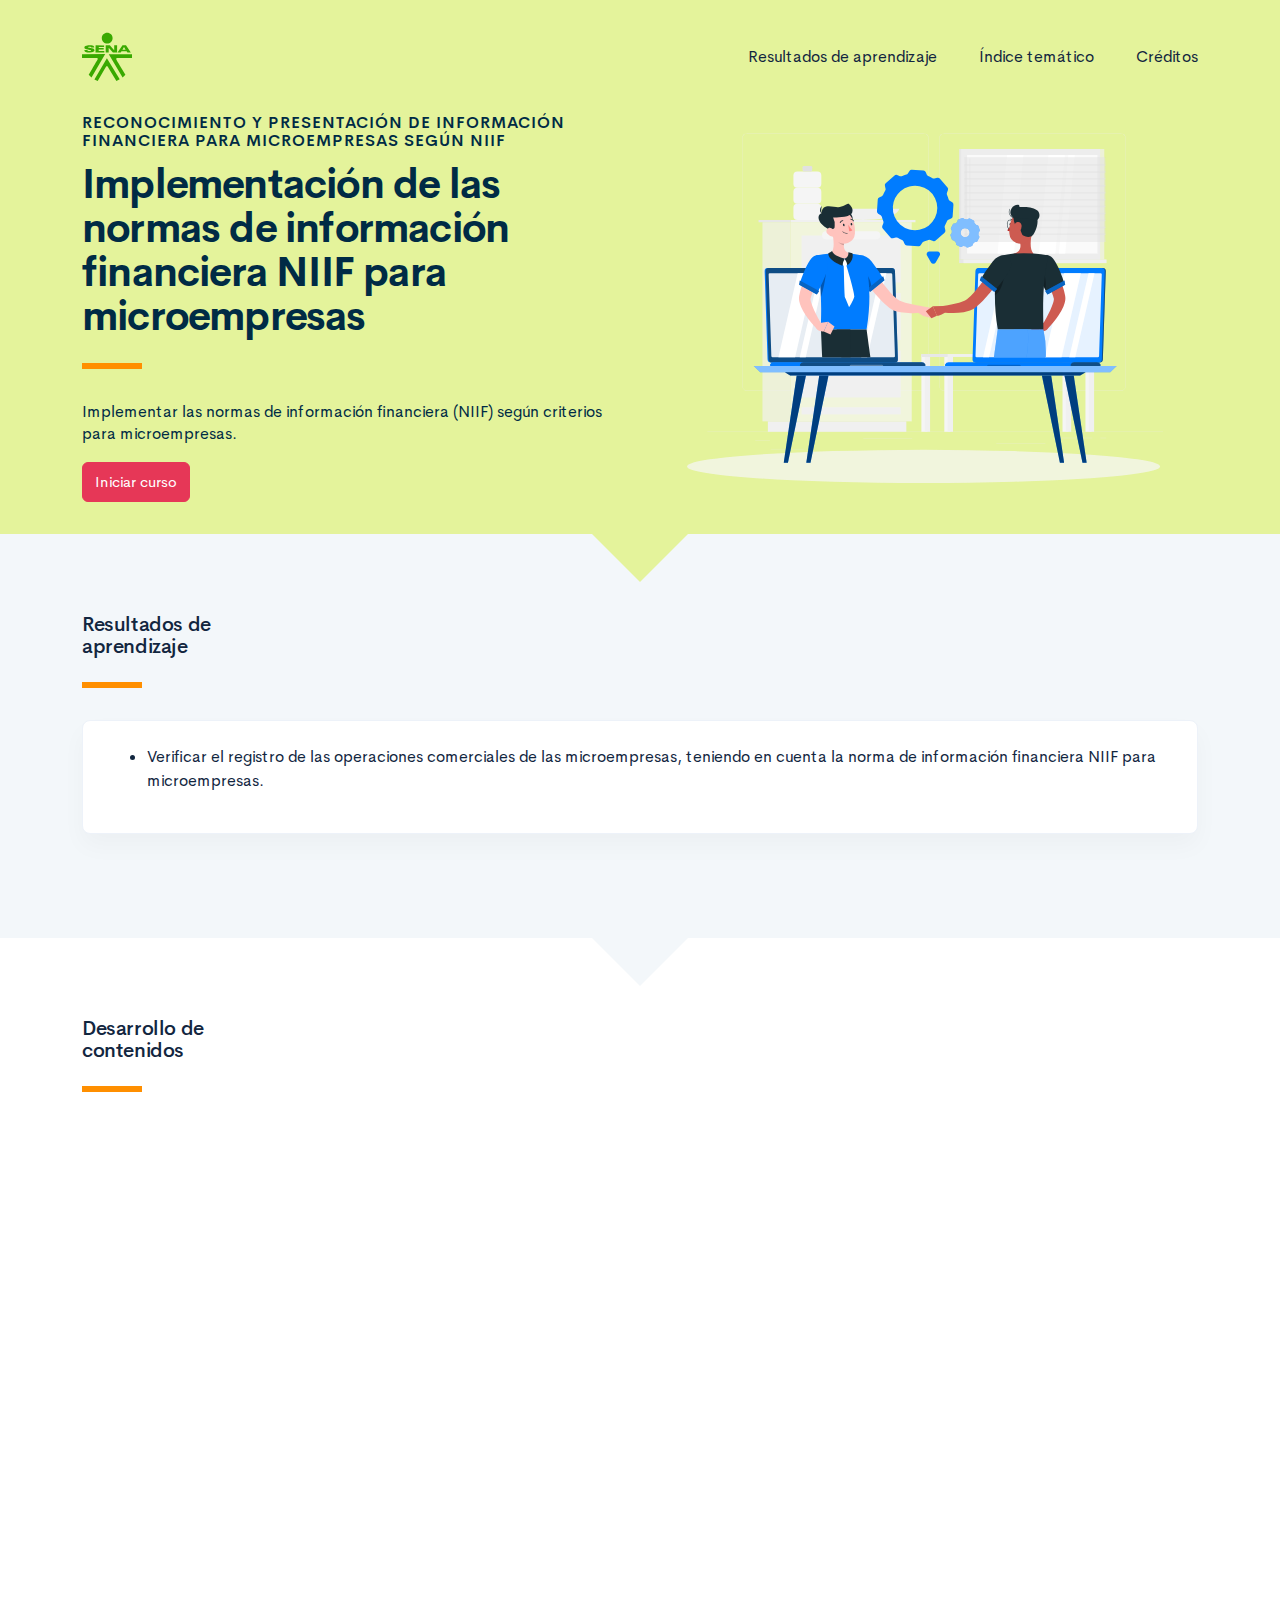
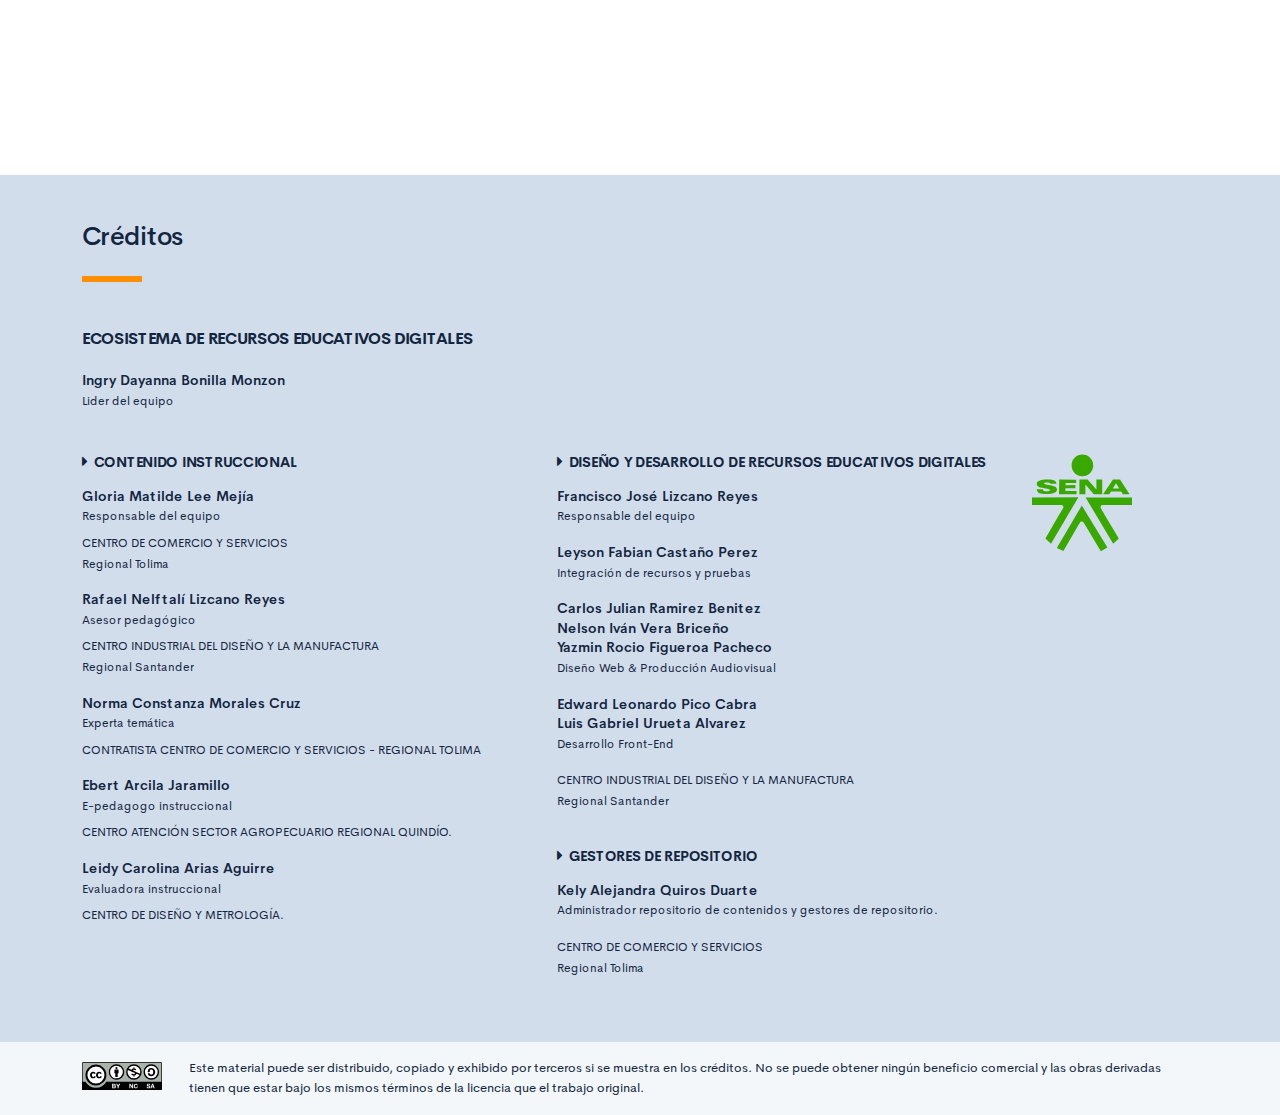
